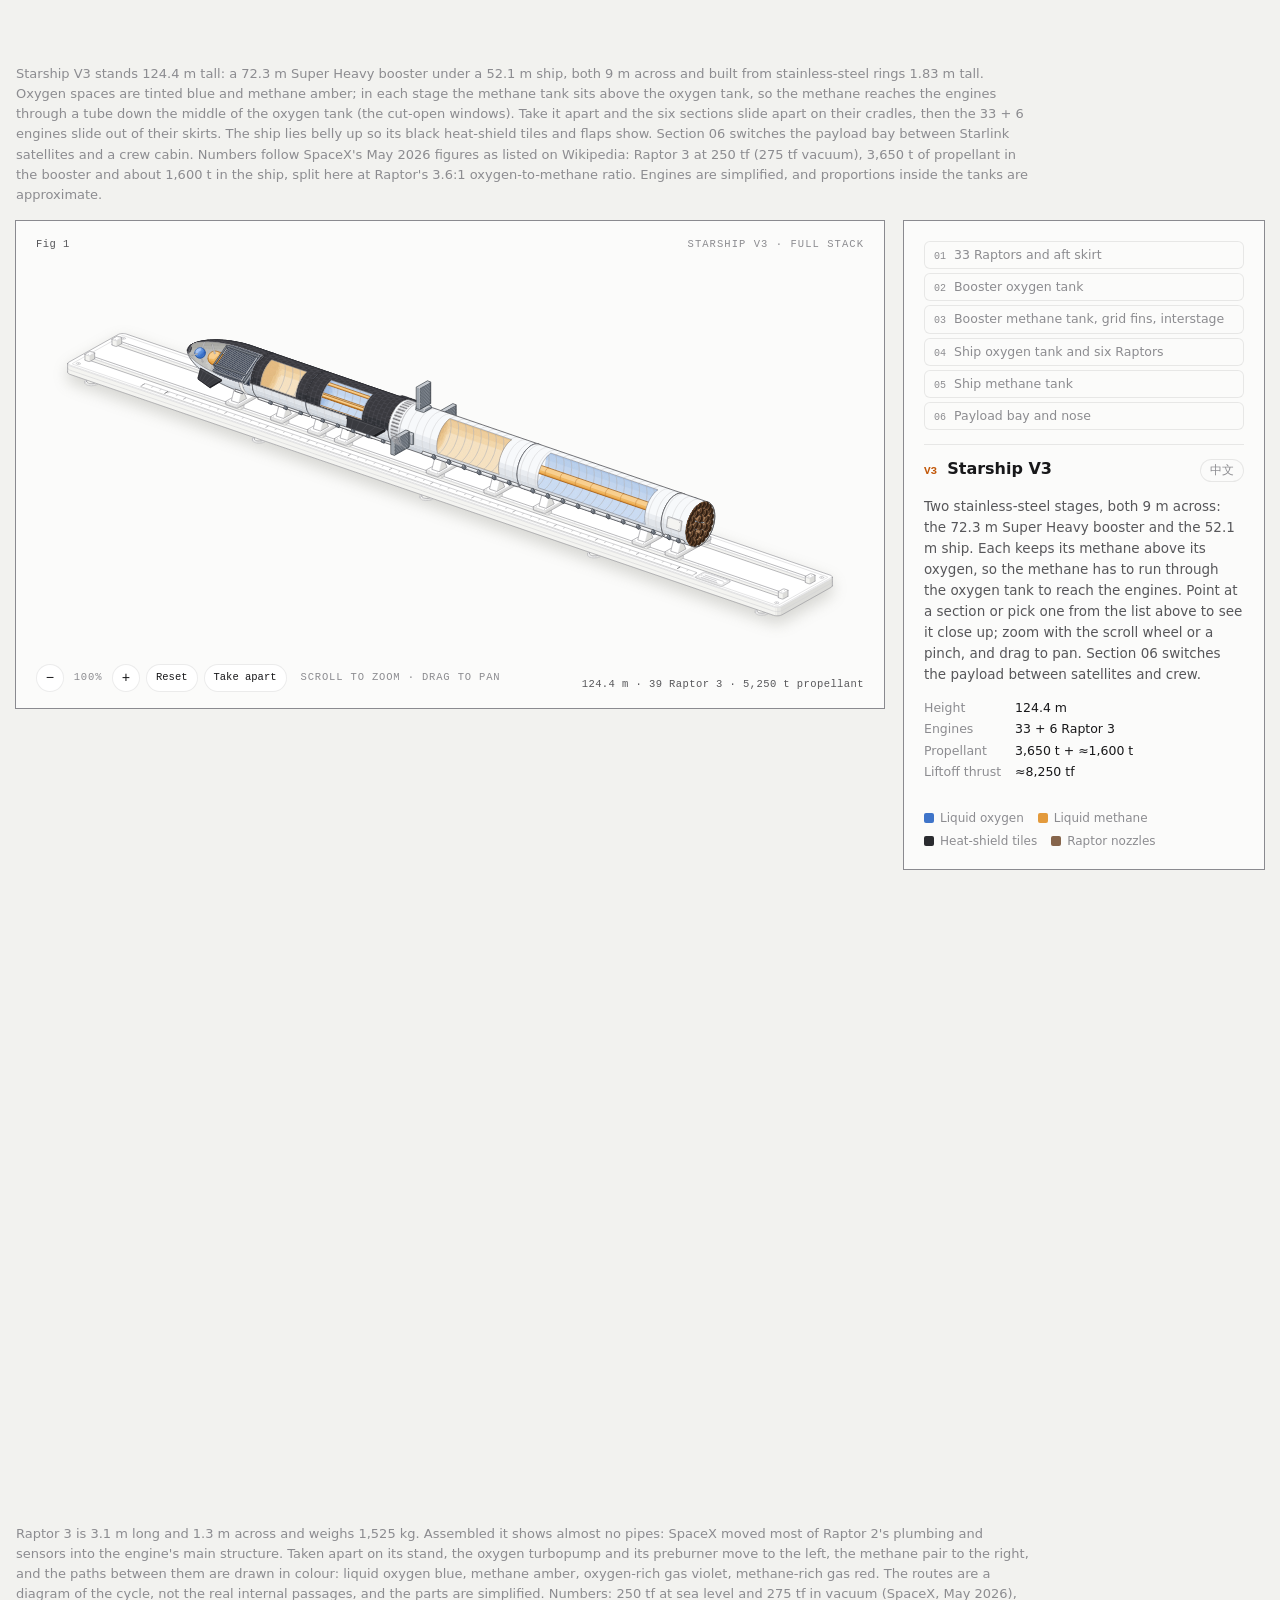
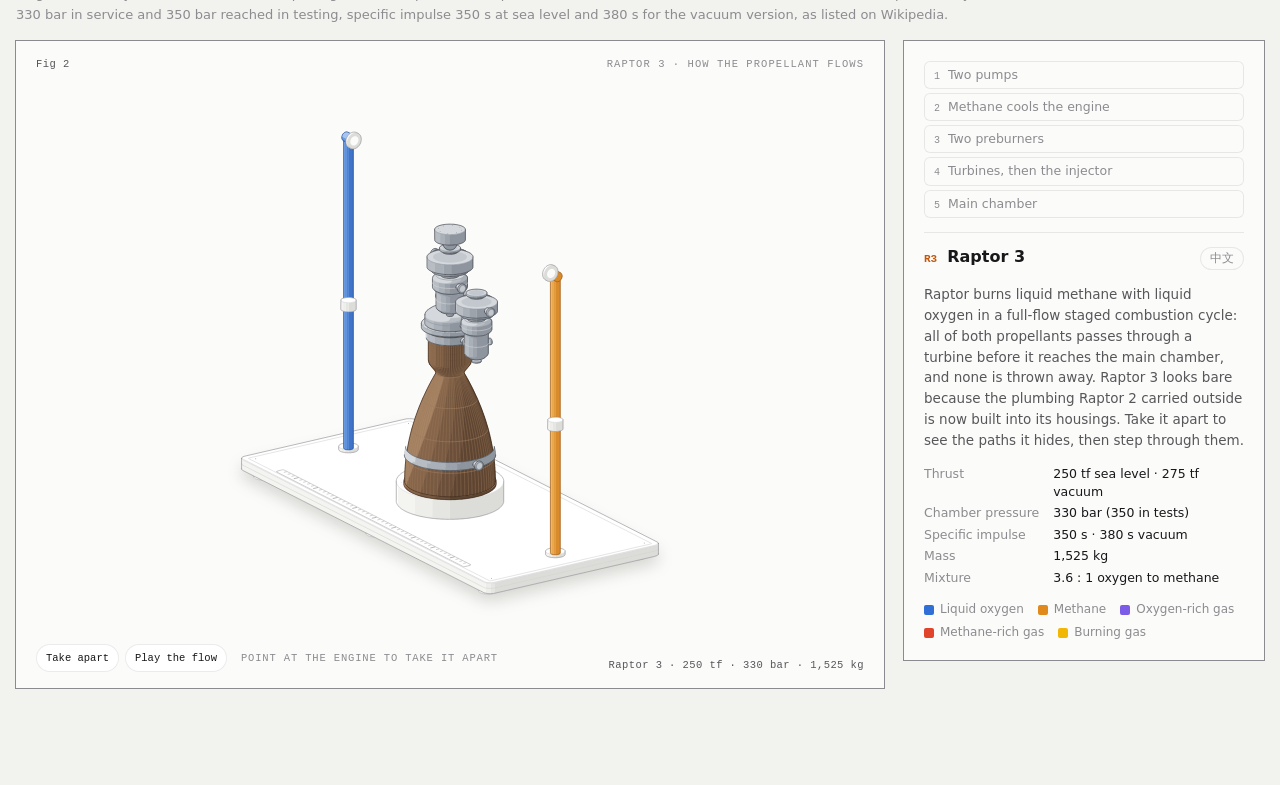
==== starship-light.html @ 9a1c6195 "Put each figure's description above it and hold the layout height The description sat under the figu" ====
<!doctype html><html lang="en"><head><meta charset="utf-8"><meta name="viewport" content="width=device-width, initial-scale=1"><title>Starship V3, taken apart</title><style>
.iso{
  --anatomy-page:#0b0b0b;--anatomy-card:#131313;--anatomy-text:#a3a3a3;--anatomy-strong:#e6e6e6;--anatomy-muted:#6e6e6e;
  --anatomy-paper:#131313;--anatomy-face:#1b1b1b;--anatomy-top:#1c1c1c;
  --anatomy-shade-0:#0f0f0f;--anatomy-shade-1:#121212;--anatomy-shade-2:#151515;--anatomy-shade-3:#181818;
  --anatomy-lit-top:#262626;--anatomy-lit-shade:#1d1d1d;
  --anatomy-hi:#d4d4d4;--anatomy-mid:#6a6a6a;--anatomy-lo:#3e3e3e;--anatomy-faint:#2a2a2a;--anatomy-lit:#ffffff;
  --anatomy-halo:#050505;--anatomy-halo-opacity:.9;--anatomy-dot:#e6e6e6;
  --anatomy-red:#ff6b6b;--anatomy-green:#6be0a0;--anatomy-blue:#6b9bff;
  --anatomy-weight:.6px;--anatomy-ease:cubic-bezier(.32,.72,0,1);
  --anatomy-mono:ui-monospace,"SF Mono",Menlo,Consolas,monospace;
  --anatomy-lift:inset 0 1px 0 0 #ffffff0a,inset 0 0 0 1px #ffffff06,0 0 0 1px #00000026,0 1px 1px -.5px #00000014,0 3px 3px -1.5px #00000014,0 6px 6px -3px #00000014,0 12px 12px -6px #00000014;
}
.iso[data-theme="light"]{
  --anatomy-page:#f2f2ef;--anatomy-card:#fbfbfa;--anatomy-text:#57575a;--anatomy-strong:#18181a;--anatomy-muted:#8c8c90;
  --anatomy-paper:#fbfbfa;--anatomy-face:#ffffff;--anatomy-top:#ffffff;
  --anatomy-shade-0:#dcdcd9;--anatomy-shade-1:#e5e5e2;--anatomy-shade-2:#ededea;--anatomy-shade-3:#f4f4f1;
  --anatomy-lit-top:#ffffff;--anatomy-lit-shade:#eeeeeb;
  --anatomy-hi:#26262a;--anatomy-mid:#8a8a8f;--anatomy-lo:#b4b4b8;--anatomy-faint:#d4d4d6;--anatomy-lit:#000000;
  --anatomy-halo:#8a8a80;--anatomy-halo-opacity:.32;--anatomy-dot:#3a3a3e;
  --anatomy-red:#e5484d;--anatomy-green:#30a46c;--anatomy-blue:#3e63dd;
  --anatomy-lift:inset 0 1px 0 0 #ffffff,0 0 0 1px #0000000f,0 1px 1px -.5px #0000000a,0 3px 3px -1.5px #0000000a,0 6px 6px -3px #0000000a,0 12px 12px -6px #0000000a;
}
.iso-svg{display:block;width:100%;height:auto;overflow:visible}
.iso-svg path,.iso-svg circle{vector-effect:non-scaling-stroke}
.iso-fill{fill:var(--anatomy-paper);stroke:none}
.iso-solid[data-lit]>.iso-fill{fill:var(--anatomy-face)}
.iso-shade,.iso-top{stroke:none}
.iso-shade[data-shade="0"]{fill:var(--anatomy-shade-0)}
.iso-shade[data-shade="1"]{fill:var(--anatomy-shade-1)}
.iso-shade[data-shade="2"]{fill:var(--anatomy-shade-2)}
.iso-shade[data-shade="3"]{fill:var(--anatomy-shade-3)}
.iso-top{fill:var(--anatomy-top)}
.iso-solid[data-lit]>.iso-top{fill:var(--anatomy-lit-top)}
.iso-solid[data-lit]>.iso-shade{fill:var(--anatomy-lit-shade)}
.iso-solid[data-seamless]>.iso-shade,.iso-solid[data-seamless]>.iso-top{stroke-width:.4;stroke-linejoin:round}
.iso-solid[data-seamless]>.iso-shade[data-shade="0"]{stroke:var(--anatomy-shade-0)}
.iso-solid[data-seamless]>.iso-shade[data-shade="1"]{stroke:var(--anatomy-shade-1)}
.iso-solid[data-seamless]>.iso-shade[data-shade="2"]{stroke:var(--anatomy-shade-2)}
.iso-solid[data-seamless]>.iso-shade[data-shade="3"]{stroke:var(--anatomy-shade-3)}
.iso-solid[data-seamless]>.iso-top{stroke:var(--anatomy-top)}
.iso-solid[data-seamless][data-lit]>.iso-top{stroke:var(--anatomy-lit-top)}
.iso-solid[data-seamless][data-lit]>.iso-shade{stroke:var(--anatomy-lit-shade)}
.iso-solid[data-lit]>.iso-edge{stroke:var(--anatomy-lit)}
.iso-halo{fill:var(--anatomy-halo);stroke:none;filter:blur(9px);opacity:var(--anatomy-halo-opacity);transform:translateY(3px)}
.iso-line{fill:none;stroke:var(--anatomy-lo);stroke-width:var(--anatomy-weight);stroke-linecap:round;stroke-linejoin:round}
.iso-line[data-tone="hi"]{stroke:var(--anatomy-hi)}
.iso-line[data-tone="mid"]{stroke:var(--anatomy-mid)}
.iso-line[data-tone="lo"]{stroke:var(--anatomy-lo)}
.iso-line[data-tone="faint"]{stroke:var(--anatomy-faint)}
.iso-line[data-tone="lit"]{stroke:var(--anatomy-lit)}
.iso-line[data-tone="red"]{stroke:var(--anatomy-red)}
.iso-line[data-tone="green"]{stroke:var(--anatomy-green)}
.iso-line[data-tone="blue"]{stroke:var(--anatomy-blue)}
.iso-line[data-dotted]{stroke-dasharray:.01 3.5;stroke-width:1}
.iso-line[data-dashed]{stroke-dasharray:3 3}
.iso-line[data-flow]{stroke-dasharray:2 6}
.iso-wire-end{fill:var(--anatomy-paper);stroke:var(--anatomy-lo);stroke-width:var(--anatomy-weight)}
.iso-wire[data-tone="hi"] .iso-wire-end{stroke:var(--anatomy-hi)}
.iso-wire[data-tone="mid"] .iso-wire-end{stroke:var(--anatomy-mid)}
.iso-wire[data-tone="faint"] .iso-wire-end{stroke:var(--anatomy-faint)}
.iso-wire[data-tone="lit"] .iso-wire-end{stroke:var(--anatomy-lit)}
.iso-dots circle{fill:var(--anatomy-dot);stroke:none;opacity:.32}
.iso-dots[data-tone="hi"] circle{opacity:.85}
.iso-dots[data-tone="mid"] circle{opacity:.45}
.iso-dots[data-tone="lo"] circle{opacity:.22}
.iso-dots[data-tone="faint"] circle{opacity:.12}
.iso-face-text{fill:var(--anatomy-mid);font-family:var(--anatomy-mono);letter-spacing:.04em}
.iso-face-text[data-tone="hi"]{fill:var(--anatomy-hi)}
.iso-face-text[data-tone="lo"]{fill:var(--anatomy-lo)}
.iso-face-text[data-tone="faint"]{fill:var(--anatomy-faint)}
.tb-body{fill:var(--anatomy-shade-2);stroke:none}
.tb-shine{fill:var(--anatomy-top);stroke:none}
.tb-shade{fill:var(--anatomy-shade-0);stroke:none}
.tb-ring{fill:none;stroke:var(--anatomy-lo);stroke-width:.45;stroke-linecap:butt;stroke-linejoin:round}
.tb-ring[data-tone="mid"]{stroke:var(--anatomy-mid)}
.tb-ring[data-tone="faint"]{stroke:var(--anatomy-faint)}
.tb-ring[data-tone="hi"]{stroke:var(--anatomy-hi)}
@keyframes iso-flow{to{stroke-dashoffset:-32}}
@keyframes iso-pulse{0%,100%{opacity:.18}12%{opacity:1}40%{opacity:.18}}
.iso-line[data-flow]{animation:iso-flow 1600ms linear infinite}
.iso-dots circle[data-pulse]{animation:iso-pulse 1600ms steps(1,end) infinite;animation-delay:var(--pulse-at,0ms)}
.iso-figure{margin:32px 0 36px}
.iso-plate{position:relative;padding:52px 24px;border-radius:0;background:var(--anatomy-card);box-shadow:0 0 0 1px var(--anatomy-mid);--anatomy-paper:var(--anatomy-card)}
.iso-plate-corners{position:absolute;inset:18px 20px;pointer-events:none}
.iso-plate-corner{position:absolute;color:var(--anatomy-muted);font-family:var(--anatomy-mono);font-size:10.5px;line-height:1;letter-spacing:.04em;white-space:nowrap}
.iso-plate-corner[data-corner="fig"]{top:0;left:0;color:var(--anatomy-text)}
.iso-plate-corner[data-corner="title"]{top:0;right:0;text-transform:uppercase;letter-spacing:.1em}
.iso-plate-corner[data-corner="hint"]{bottom:0;left:0;text-transform:uppercase;letter-spacing:.1em}
.iso-plate-corner[data-corner="readout"]{right:0;bottom:0;color:var(--anatomy-text);font-variant-numeric:tabular-nums}
.iso-plate .iso-svg{margin:0 auto}
.iso-legend{display:grid;gap:8px;margin-top:12px;color:var(--anatomy-muted);font-size:13px;line-height:1.55}
.iso-keys{display:flex;flex-wrap:wrap;gap:6px 18px}
.iso-key{display:inline-flex;align-items:center;gap:7px}
.iso-swatch{width:16px;height:10px;flex:none;overflow:visible}
.iso-swatch path{fill:none;stroke:var(--anatomy-hi);stroke-width:1;vector-effect:non-scaling-stroke;stroke-linejoin:round;stroke-linecap:round}
.iso-swatch[data-mark="raised"] path,.iso-swatch[data-mark="flat"] path{stroke:var(--anatomy-mid)}
.iso-swatch[data-mark="lit"] path{stroke:var(--anatomy-lit)}
.iso-swatch[data-mark="dim"] path{stroke:var(--anatomy-lo)}
.iso-swatch[data-mark="dotted"] path{stroke-dasharray:.01 3;stroke-width:1.4}
.iso-swatch[data-mark="dashed"] path{stroke-dasharray:3 2.5}
.iso-swatch[data-mark="red"] path{stroke:var(--anatomy-red)}
.iso-swatch[data-mark="green"] path{stroke:var(--anatomy-green)}
.iso-swatch[data-mark="blue"] path{stroke:var(--anatomy-blue)}
.iso-swatch-crease{stroke:var(--anatomy-lo)!important}
@media (max-width:560px){.iso-plate{padding:48px 12px 70px}.iso-plate-corner[data-corner="hint"]{bottom:18px}}
@media (prefers-reduced-motion:reduce){.iso-line[data-flow],.iso-dots circle[data-pulse]{animation:none}}

*{box-sizing:border-box}
html{color-scheme:dark}
body[data-theme="light"]{color-scheme:light}
body{margin:0;background:var(--anatomy-page);color:var(--anatomy-text);font:14px/1.6 ui-sans-serif,system-ui,-apple-system,"Segoe UI",sans-serif;-webkit-font-smoothing:antialiased}
.iso-page{width:min(1440px,100% - 32px);margin:64px auto 96px}
</style></head><body class="iso" data-theme="light"><main class="iso-page"><style>.ss {
  --ss-ring: #ffffff14;
  --ss-hover: #ffffff0a;
  --ss-void: #050505;
  --ss-door: #0f0f0f;
  --ss-nozzle: #2a1a10;
  --ss-throat: #000000;
  --ss-nozzle-line: #6b4a30;
  --ss-accent: #f0a04b;
  --ss-lox: #5b8fe0;
  --ss-ch4: #e39a3c;
  --ss-tile-key: #3a3b40;
  --ss-bronze-key: #86654b;
  --ss-glass: #101820;
  --ss-antenna: #0e1626;
}

[data-theme="light"] .ss {
  --ss-ring: #00000014;
  --ss-hover: #0000000a;
  --ss-void: #6f6f73;
  --ss-door: #efefec;
  --ss-nozzle: #2e1d11;
  --ss-throat: #0d0805;
  --ss-nozzle-line: #b4825a;
  --ss-accent: #c2580a;
  --ss-lox: #3f74c9;
  --ss-ch4: #e39a3c;
  --ss-tile-key: #2a2b2f;
  --ss-bronze-key: #86654b;
  --ss-glass: #1d2a38;
  --ss-antenna: #2b3445;
}

/* The description leads each figure, above the drawing, so it never moves while the panel changes. */
.ss > .iso-legend {
  margin: 0 0 16px;
  max-width: 78em;
}

.ss-layout {
  display: grid;
  grid-template-columns: minmax(0, 1fr) 360px;
  gap: 20px;
  align-items: start;
}

.ss .iso-plate {
  padding: 52px 24px 60px;
  overflow: hidden;
}

.ss-stage {
  position: relative;
  touch-action: pan-y;
  -webkit-tap-highlight-color: transparent;
  user-select: none;
  -webkit-user-select: none;
  cursor: default;
}

.ss-stage[data-zoomed] {
  touch-action: none;
  cursor: grab;
}

.ss-stage[data-dragging] {
  cursor: grabbing;
}

.ss-stage:focus-visible {
  outline: 1px solid var(--anatomy-muted);
  outline-offset: 6px;
}

.ss-controls {
  position: absolute;
  left: 20px;
  bottom: 16px;
  display: flex;
  align-items: center;
  gap: 6px;
  font-family: var(--anatomy-mono);
  font-size: 10.5px;
  letter-spacing: 0.08em;
  text-transform: uppercase;
  color: var(--anatomy-muted);
}

.ss-button {
  display: inline-flex;
  align-items: center;
  justify-content: center;
  gap: 6px;
  min-width: 28px;
  height: 28px;
  padding: 0 10px;
  border: 0;
  border-radius: 999px;
  background: var(--anatomy-face);
  color: var(--anatomy-strong);
  font: inherit;
  cursor: pointer;
  box-shadow: inset 0 0 0 1px var(--ss-ring);
  transition: background 160ms var(--anatomy-ease), transform 120ms var(--anatomy-ease);
}

.ss-button[data-icon] {
  padding: 0;
  width: 28px;
  font-size: 14px;
  letter-spacing: 0;
}

.ss-button:hover {
  background: var(--ss-hover);
}

.ss-button:active {
  transform: scale(0.96);
}

.ss-button:focus-visible {
  outline: 1px solid var(--anatomy-muted);
  outline-offset: 2px;
}

.ss-zoom-level {
  min-width: 36px;
  text-align: center;
  font-variant-numeric: tabular-nums;
}

.ss-hint {
  margin-left: 8px;
}

.ss-panel {
  position: sticky;
  top: 16px;
  display: grid;
  gap: 14px;
  padding: 20px 20px 18px !important;
}

.ss-panel-head {
  display: flex;
  align-items: baseline;
  gap: 10px;
  margin: 0;
}

.ss-panel-num {
  font-family: var(--anatomy-mono);
  font-size: 11px;
  color: var(--ss-accent);
}

.ss-panel-title {
  margin: 0;
  font-size: 16px;
  line-height: 1.3;
  font-weight: 600;
  color: var(--anatomy-strong);
}

.ss-lang {
  margin-left: auto;
  align-self: center;
  padding: 3px 10px;
  border: 0;
  border-radius: 999px;
  background: transparent;
  color: var(--anatomy-muted);
  font: 12px/1.4 ui-sans-serif, system-ui, -apple-system, "Segoe UI", "PingFang SC", "Microsoft YaHei", sans-serif;
  cursor: pointer;
  box-shadow: inset 0 0 0 1px var(--ss-ring);
  transition: color 160ms var(--anatomy-ease), background 160ms var(--anatomy-ease);
}

.ss-lang:hover,
.ss-lang:focus-visible {
  color: var(--anatomy-strong);
  background: var(--ss-hover);
  outline: none;
}

.ss-pay {
  display: flex;
  align-items: center;
  gap: 10px;
  font-size: 12px;
  color: var(--anatomy-muted);
}

.ss-seg {
  display: inline-flex;
  padding: 2px;
  border-radius: 999px;
  box-shadow: inset 0 0 0 1px var(--ss-ring);
}

.ss-seg button {
  padding: 4px 12px;
  border: 0;
  border-radius: 999px;
  background: transparent;
  color: var(--anatomy-muted);
  font: inherit;
  cursor: pointer;
  transition: color 160ms var(--anatomy-ease), background 160ms var(--anatomy-ease);
}

.ss-seg button:hover {
  color: var(--anatomy-strong);
}

.ss-seg button[aria-pressed="true"] {
  background: var(--anatomy-face);
  color: var(--anatomy-strong);
  box-shadow: inset 0 0 0 1px var(--ss-ring);
}

.ss-seg button:focus-visible {
  outline: 1px solid var(--anatomy-muted);
  outline-offset: 1px;
}

.ss[data-lang="zh"] .ss-controls,
.ss[data-lang="zh"] .iso-plate-corner {
  letter-spacing: 0.04em;
}

.ss-lens-box {
  position: relative;
  border-radius: 6px;
  background: var(--anatomy-page);
  box-shadow: inset 0 0 0 1px var(--ss-ring);
  overflow: hidden;
  aspect-ratio: 16 / 10;
}

.ss-lens {
  position: absolute;
  inset: 0;
  width: 100% !important;
  height: 100% !important;
}

.ss-extra {
  display: none;
  border-radius: 6px;
  background: var(--anatomy-page);
  box-shadow: inset 0 0 0 1px var(--ss-ring);
  padding: 8px 8px 4px;
}

.ss-extra[data-on] {
  display: block;
}

.ss-extra-figs {
  display: grid;
  grid-auto-flow: column;
  grid-auto-columns: 1fr;
  gap: 4px;
}

.ss-extra-fig {
  display: grid;
  gap: 2px;
  justify-items: stretch;
  margin: 0;
  min-width: 0;
}

.ss-extra-fig figcaption {
  text-align: center;
}

.ss-extra-fig[hidden] {
  display: none;
}

.ss-extra-fig figcaption {
  font-family: var(--anatomy-mono);
  font-size: 10px;
  letter-spacing: 0.06em;
  text-transform: uppercase;
  color: var(--anatomy-muted);
}

.ss-extra svg {
  max-height: 240px;
  width: 100%;
}

.ss-text {
  margin: 0;
  font-size: 13.5px;
  line-height: 1.55;
  color: var(--anatomy-text);
}

.ss-specs {
  display: grid;
  grid-template-columns: auto 1fr;
  gap: 4px 14px;
  margin: 0;
  font-size: 12.5px;
  line-height: 1.4;
}

.ss-specs dt {
  color: var(--anatomy-muted);
}

.ss-specs dd {
  margin: 0;
  color: var(--anatomy-strong);
  font-variant-numeric: tabular-nums;
}

.ss-keys {
  display: flex;
  flex-wrap: wrap;
  gap: 4px 14px;
  font-size: 12px;
  color: var(--anatomy-muted);
}

.ss-key {
  display: inline-flex;
  align-items: center;
  gap: 6px;
}

.ss-key i {
  width: 10px;
  height: 10px;
  border-radius: 2px;
  background: var(--key);
}

/* The list sits at the top of the panel so picking a section never moves it under the pointer. */
.ss-parts {
  display: grid;
  gap: 4px;
  padding-bottom: 14px;
  border-bottom: 1px solid var(--ss-ring);
}

.ss-part {
  display: flex;
  align-items: baseline;
  gap: 8px;
  width: 100%;
  padding: 6px 10px;
  border: 0;
  border-radius: 6px;
  background: transparent;
  color: var(--anatomy-muted);
  font: 12.5px/1.3 ui-sans-serif, system-ui, -apple-system, "Segoe UI", sans-serif;
  text-align: left;
  cursor: pointer;
  box-shadow: inset 0 0 0 1px var(--ss-ring);
  transition: color 160ms var(--anatomy-ease), background 160ms var(--anatomy-ease);
}

.ss-part:hover,
.ss-part:focus-visible,
.ss-part[data-on] {
  color: var(--anatomy-strong);
  background: var(--ss-hover);
  outline: none;
}

.ss-part[data-on] .ss-num {
  color: var(--ss-accent);
}

.ss-num {
  font-family: var(--anatomy-mono);
  font-size: 10px;
  color: var(--anatomy-muted);
}

.ss-zoom-here {
  justify-self: start;
}

.ss-live {
  position: absolute;
  width: 1px;
  height: 1px;
  overflow: hidden;
  clip: rect(0 0 0 0);
  white-space: nowrap;
}

/* materials: every colour is a token, light first, dark overrides */

.ss-steel {
  --anatomy-paper: #f4f6f8;
  --anatomy-top: #f7f9fb;
  --anatomy-shade-0: #cbd1d8;
  --anatomy-shade-1: #d6dbe1;
  --anatomy-shade-2: #e0e4e9;
  --anatomy-shade-3: #eaedf1;
}

.ss-tile {
  --anatomy-paper: #2a2b2f;
  --anatomy-top: #3a3b40;
  --anatomy-shade-0: #1c1d20;
  --anatomy-shade-1: #232428;
  --anatomy-shade-2: #2a2b30;
  --anatomy-shade-3: #323338;
  --anatomy-faint: #4d4e54;
  --anatomy-lo: #5a5b61;
}

.ss-cav {
  --anatomy-paper: #bdbdb9;
  --anatomy-top: #cbcbc7;
  --anatomy-shade-0: #a9a9a5;
  --anatomy-shade-1: #b1b1ad;
  --anatomy-shade-2: #b9b9b5;
  --anatomy-shade-3: #c1c1bd;
}

.ss-cav-lox {
  --anatomy-paper: #b9cfea;
  --anatomy-top: #cadbf1;
  --anatomy-shade-0: #a2bee3;
  --anatomy-shade-1: #adc6e7;
  --anatomy-shade-2: #b8ceeb;
  --anatomy-shade-3: #c2d5ee;
}

.ss-cav-ch4 {
  --anatomy-paper: #efd3a9;
  --anatomy-top: #f5e1c1;
  --anatomy-shade-0: #e2bb83;
  --anatomy-shade-1: #e8c48f;
  --anatomy-shade-2: #edcd9c;
  --anatomy-shade-3: #f1d6aa;
}

.ss-in {
  stroke: #9a9a96;
}

.ss-in-lox {
  stroke: #7ea2d3;
}

.ss-in-ch4 {
  stroke: #c79250;
}

.ss-methane {
  --anatomy-paper: #f2b866;
  --anatomy-top: #f8cf8f;
  --anatomy-shade-0: #d98a2b;
  --anatomy-shade-1: #e39a3c;
  --anatomy-shade-2: #eaa94e;
  --anatomy-shade-3: #f0b862;
  --anatomy-hi: #8a4a0c;
  --anatomy-mid: #b86d1e;
  --anatomy-faint: #c98a3e;
}

.ss-oxygen {
  --anatomy-paper: #7fa9e8;
  --anatomy-top: #a6c4f2;
  --anatomy-shade-0: #3f74c9;
  --anatomy-shade-1: #4c82d3;
  --anatomy-shade-2: #5a90dc;
  --anatomy-shade-3: #6c9ee4;
  --anatomy-hi: #18407f;
  --anatomy-faint: #4a7bc4;
}

.ss-bronze {
  --anatomy-paper: #8c6a4f;
  --anatomy-top: #a88565;
  --anatomy-shade-0: #5e4532;
  --anatomy-shade-1: #6b4f3a;
  --anatomy-shade-2: #785a42;
  --anatomy-shade-3: #86654b;
  --anatomy-hi: #2e1f14;
  --anatomy-mid: #4a3626;
  --anatomy-lo: #a07c5e;
  --anatomy-faint: #9b7758;
}

.ss-niobium {
  --anatomy-paper: #cfc6bb;
  --anatomy-top: #ddd5cb;
  --anatomy-shade-0: #a99d90;
  --anatomy-shade-1: #b6ab9e;
  --anatomy-shade-2: #c2b8ac;
  --anatomy-shade-3: #cec5ba;
  --anatomy-hi: #4a4036;
  --anatomy-faint: #a99d90;
}

.ss-gunmetal {
  --anatomy-paper: #9aa1aa;
  --anatomy-top: #b4bac2;
  --anatomy-shade-0: #6c737c;
  --anatomy-shade-1: #78808a;
  --anatomy-shade-2: #858d97;
  --anatomy-shade-3: #929aa3;
  --anatomy-hi: #2c3036;
  --anatomy-mid: #4a5058;
  --anatomy-faint: #6c737c;
}

.ss-fin {
  --anatomy-paper: #b3b9c0;
  --anatomy-top: #c6cbd1;
  --anatomy-shade-0: #858c95;
  --anatomy-shade-1: #9198a1;
  --anatomy-shade-2: #9ea5ad;
  --anatomy-shade-3: #abb1b8;
  --anatomy-hi: #2f343a;
  --anatomy-mid: #5a6068;
  --anatomy-lo: #5a6068;
}

.ss-void {
  fill: var(--ss-void);
  stroke: none;
}

.ss-nozzle {
  fill: var(--ss-nozzle);
  stroke: none;
}

.ss-throat {
  fill: var(--ss-throat);
  stroke: none;
}

.ss-bell-in {
  stroke: var(--ss-nozzle-line) !important;
}

.ss-door {
  fill: var(--ss-door);
  stroke: none;
}

.ss-sat-bus {
  --anatomy-paper: #d7dbe1;
  --anatomy-top: #e6e9ed;
  --anatomy-shade-0: #a9b0b9;
  --anatomy-shade-1: #b7bdc5;
  --anatomy-shade-2: #c4c9d0;
  --anatomy-shade-3: #d0d4da;
  --anatomy-hi: #3a4049;
}

.ss-sat-array {
  --anatomy-paper: #27365a;
  --anatomy-top: #34477a;
  --anatomy-shade-0: #18223a;
  --anatomy-shade-1: #1d2946;
  --anatomy-shade-2: #223052;
  --anatomy-shade-3: #283860;
  --anatomy-hi: #0d1322;
}

.ss-deck {
  --anatomy-paper: #c9c2b4;
  --anatomy-top: #d6d0c4;
  --anatomy-shade-0: #aba396;
  --anatomy-shade-1: #b5ad9f;
  --anatomy-shade-2: #bfb8aa;
  --anatomy-shade-3: #c7c0b2;
}

.ss-cabin {
  --anatomy-paper: #f6f4ef;
  --anatomy-top: #fbfaf7;
  --anatomy-shade-0: #d8d5ce;
  --anatomy-shade-1: #e1ded8;
  --anatomy-shade-2: #e9e7e1;
  --anatomy-shade-3: #f0eee9;
}

.ss-seat {
  --anatomy-paper: #5d6b7c;
  --anatomy-top: #74839a;
  --anatomy-shade-0: #3f4a57;
  --anatomy-shade-1: #47535f;
  --anatomy-shade-2: #4f5c6a;
  --anatomy-shade-3: #586676;
  --anatomy-hi: #1e252d;
}

.ss-suit {
  --anatomy-paper: #ffffff;
  --anatomy-top: #ffffff;
  --anatomy-shade-0: #cfd8e3;
  --anatomy-shade-1: #dbe2ea;
  --anatomy-shade-2: #e7ecf1;
  --anatomy-shade-3: #f3f6f8;
  --anatomy-hi: #26364a;
}

.ss-visor {
  --anatomy-paper: #c99a3c;
  --anatomy-top: #e3b95e;
  --anatomy-shade-0: #8a6420;
  --anatomy-shade-1: #9c722a;
  --anatomy-shade-2: #ae8232;
  --anatomy-shade-3: #bf9038;
  --anatomy-hi: #4a3410;
}

.ss-antenna {
  fill: var(--ss-antenna);
  stroke: none;
}

.ss-glass {
  fill: var(--ss-glass);
  stroke: none;
}

[data-theme="dark"] .ss-steel,
.iso:not([data-theme="light"]) .ss-steel {
  --anatomy-paper: #16181b;
  --anatomy-top: #1d2024;
  --anatomy-shade-0: #111315;
  --anatomy-shade-1: #141619;
  --anatomy-shade-2: #17191c;
  --anatomy-shade-3: #1a1d20;
}

.iso:not([data-theme="light"]) .ss-tile {
  --anatomy-paper: #060607;
  --anatomy-top: #0b0b0d;
  --anatomy-shade-0: #040405;
  --anatomy-shade-1: #060607;
  --anatomy-shade-2: #08080a;
  --anatomy-shade-3: #0a0a0c;
  --anatomy-faint: #26272b;
  --anatomy-lo: #303136;
}

.iso:not([data-theme="light"]) .ss-cav {
  --anatomy-paper: #0b0b0b;
  --anatomy-top: #121212;
  --anatomy-shade-0: #080808;
  --anatomy-shade-1: #0a0a0a;
  --anatomy-shade-2: #0c0c0c;
  --anatomy-shade-3: #0e0e0e;
}

.iso:not([data-theme="light"]) .ss-cav-lox {
  --anatomy-paper: #0c1a2e;
  --anatomy-top: #12243e;
  --anatomy-shade-0: #08131f;
  --anatomy-shade-1: #0a1726;
  --anatomy-shade-2: #0c1b2d;
  --anatomy-shade-3: #0e1f34;
}

.iso:not([data-theme="light"]) .ss-cav-ch4 {
  --anatomy-paper: #2a1b09;
  --anatomy-top: #36230c;
  --anatomy-shade-0: #1d1306;
  --anatomy-shade-1: #221607;
  --anatomy-shade-2: #271a08;
  --anatomy-shade-3: #2c1e0a;
}

.iso:not([data-theme="light"]) .ss-in {
  stroke: #2a2a2a;
}

.iso:not([data-theme="light"]) .ss-in-lox {
  stroke: #24456f;
}

.iso:not([data-theme="light"]) .ss-in-ch4 {
  stroke: #6b4618;
}

.iso:not([data-theme="light"]) .ss-methane {
  --anatomy-paper: #7a4a14;
  --anatomy-top: #a8692a;
  --anatomy-shade-0: #5a3510;
  --anatomy-shade-1: #6a3f13;
  --anatomy-shade-2: #7a4a17;
  --anatomy-shade-3: #8c561c;
  --anatomy-hi: #f0b56b;
  --anatomy-mid: #c98a3e;
  --anatomy-faint: #8c561c;
}

.iso:not([data-theme="light"]) .ss-oxygen {
  --anatomy-paper: #1d3c6b;
  --anatomy-top: #2f5ea3;
  --anatomy-shade-0: #142b4f;
  --anatomy-shade-1: #18335d;
  --anatomy-shade-2: #1d3c6b;
  --anatomy-shade-3: #23467c;
  --anatomy-hi: #8db6ec;
  --anatomy-faint: #23467c;
}

.iso:not([data-theme="light"]) .ss-bronze {
  --anatomy-paper: #3a2a1e;
  --anatomy-top: #5a4230;
  --anatomy-shade-0: #261b13;
  --anatomy-shade-1: #2e2117;
  --anatomy-shade-2: #36271b;
  --anatomy-shade-3: #3f2e20;
  --anatomy-hi: #c79a72;
  --anatomy-mid: #8a6a4e;
  --anatomy-lo: #5a4230;
  --anatomy-faint: #4a3626;
}

.iso:not([data-theme="light"]) .ss-niobium {
  --anatomy-paper: #2a2723;
  --anatomy-top: #3a3631;
  --anatomy-shade-0: #1e1c19;
  --anatomy-shade-1: #23211d;
  --anatomy-shade-2: #282521;
  --anatomy-shade-3: #2d2a25;
  --anatomy-hi: #cfc6bb;
  --anatomy-faint: #3a3631;
}

.iso:not([data-theme="light"]) .ss-gunmetal {
  --anatomy-paper: #23272c;
  --anatomy-top: #2f343a;
  --anatomy-shade-0: #181b1f;
  --anatomy-shade-1: #1c1f23;
  --anatomy-shade-2: #202328;
  --anatomy-shade-3: #24282d;
  --anatomy-hi: #b4bac2;
  --anatomy-mid: #6c737c;
  --anatomy-faint: #2f343a;
}

.iso:not([data-theme="light"]) .ss-fin {
  --anatomy-paper: #202327;
  --anatomy-top: #2a2e33;
  --anatomy-shade-0: #16181b;
  --anatomy-shade-1: #1a1c20;
  --anatomy-shade-2: #1e2125;
  --anatomy-shade-3: #22252a;
  --anatomy-hi: #c6cbd1;
  --anatomy-mid: #6a717a;
  --anatomy-lo: #4a5058;
}

.iso:not([data-theme="light"]) .ss-sat-bus {
  --anatomy-paper: #3a3f46;
  --anatomy-top: #4a5059;
  --anatomy-shade-0: #262a2f;
  --anatomy-shade-1: #2c3036;
  --anatomy-shade-2: #32373d;
  --anatomy-shade-3: #383d44;
  --anatomy-hi: #c6ccd4;
}

.iso:not([data-theme="light"]) .ss-sat-array {
  --anatomy-paper: #1a2848;
  --anatomy-top: #24375f;
  --anatomy-shade-0: #0f1830;
  --anatomy-shade-1: #131d38;
  --anatomy-shade-2: #172240;
  --anatomy-shade-3: #1b2747;
  --anatomy-hi: #8fa6d6;
}

.iso:not([data-theme="light"]) .ss-deck {
  --anatomy-paper: #1d1c1a;
  --anatomy-top: #262522;
  --anatomy-shade-0: #141412;
  --anatomy-shade-1: #181816;
  --anatomy-shade-2: #1c1b19;
  --anatomy-shade-3: #201f1d;
}

.iso:not([data-theme="light"]) .ss-cabin {
  --anatomy-paper: #2a2927;
  --anatomy-top: #353431;
  --anatomy-shade-0: #1d1c1b;
  --anatomy-shade-1: #222120;
  --anatomy-shade-2: #272624;
  --anatomy-shade-3: #2c2b29;
}

.iso:not([data-theme="light"]) .ss-seat {
  --anatomy-paper: #33404f;
  --anatomy-top: #415165;
  --anatomy-shade-0: #222b35;
  --anatomy-shade-1: #28323e;
  --anatomy-shade-2: #2e3946;
  --anatomy-shade-3: #34414f;
  --anatomy-hi: #a9b9cc;
}

.iso:not([data-theme="light"]) .ss-suit {
  --anatomy-paper: #d8d9db;
  --anatomy-top: #eeeff0;
  --anatomy-shade-0: #9a9ca0;
  --anatomy-shade-1: #aeb0b3;
  --anatomy-shade-2: #c0c2c5;
  --anatomy-shade-3: #ced0d2;
  --anatomy-hi: #2a2c30;
}

/* selection, scoped to the main stage so the lens shows true colours */

.ss-stage[data-focus] .it:not([data-on]) {
  --anatomy-hi: var(--anatomy-mid);
  --anatomy-mid: var(--anatomy-lo);
}

.ss-stage .it[data-on] .ss-steel > .iso-edge {
  stroke: var(--ss-accent);
}

.ss-stage > svg,
.ss-lens {
  overflow: hidden !important;
}

/* Fig 2: Raptor 3 */

.rp {
  margin-top: 72px;
  --rp-lox: #2f6fd6;
  --rp-ch4: #e08a1e;
  --rp-oxgas: #7c5ce6;
  --rp-fuelgas: #e0452b;
  --rp-hot: #f2b705;
}

.iso:not([data-theme="light"]) .rp {
  --rp-lox: #5b95f0;
  --rp-ch4: #f0a540;
  --rp-oxgas: #a28cff;
  --rp-fuelgas: #ff6a4d;
  --rp-hot: #ffd24a;
}

.ss-panel-actions {
  display: flex;
  flex-wrap: wrap;
  gap: 8px;
}

.ss-link {
  text-decoration: none;
}

.rp-metal {
  --anatomy-paper: #c3c8cf;
  --anatomy-top: #d5d9de;
  --anatomy-shade-0: #8e959e;
  --anatomy-shade-1: #9ca3ab;
  --anatomy-shade-2: #aab0b8;
  --anatomy-shade-3: #b8bdc4;
  --anatomy-hi: #2c3036;
  --anatomy-mid: #4a5058;
  --anatomy-faint: #8e959e;
}

.iso:not([data-theme="light"]) .rp-metal {
  --anatomy-paper: #2a2e34;
  --anatomy-top: #363b42;
  --anatomy-shade-0: #1b1e22;
  --anatomy-shade-1: #202328;
  --anatomy-shade-2: #25292e;
  --anatomy-shade-3: #2a2e34;
  --anatomy-hi: #b8bec6;
  --anatomy-mid: #6c737c;
  --anatomy-faint: #363b42;
}

.rp-flows {
  pointer-events: none;
  transition: opacity 120ms linear;
}

.rp-flow {
  --flow: var(--anatomy-muted);
}

.rp-flow[data-kind="lox"] { --flow: var(--rp-lox); }
.rp-flow[data-kind="ch4"] { --flow: var(--rp-ch4); }
.rp-flow[data-kind="oxgas"] { --flow: var(--rp-oxgas); }
.rp-flow[data-kind="fuelgas"] { --flow: var(--rp-fuelgas); }
.rp-flow[data-kind="hot"] { --flow: var(--rp-hot); }

.rp-duct {
  fill: none;
  stroke: var(--flow);
  stroke-width: 7;
  stroke-opacity: 0.22;
  stroke-linecap: round;
  stroke-linejoin: round;
}

.rp-stream {
  fill: none;
  stroke: var(--flow);
  stroke-width: 2.2;
  stroke-linecap: round;
  stroke-linejoin: round;
  stroke-dasharray: 5 8;
  animation: rp-flow 0.8s linear infinite;
}

.rp-end {
  fill: var(--flow);
}

.rp-flow[data-thin] .rp-duct {
  stroke-width: 4;
}

.rp-flow[data-thin] .rp-stream {
  stroke-width: 1.4;
  stroke-dasharray: 3 6;
}

.rp-flow:not([data-on]) {
  opacity: 0.18;
}

.rp-flow:not([data-on]) .rp-stream {
  animation: none;
  stroke-dasharray: none;
}

@keyframes rp-flow {
  to {
    stroke-dashoffset: -13;
  }
}

.rp-stage[data-step] [data-org]:not([data-on]) {
  --anatomy-hi: var(--anatomy-mid);
  --anatomy-mid: var(--anatomy-lo);
}

.rp-stage [data-org][data-on] .iso-solid > .iso-edge {
  stroke: var(--ss-accent);
}

.rp-stage[data-step="3"] [data-org~="pb"][data-on] .rp-metal,
.rp-stage[data-step="4"] [data-org~="turbine"][data-on] .rp-metal {
  --anatomy-paper: #f3b27a;
  --anatomy-top: #f7c697;
  --anatomy-shade-0: #d97a3a;
  --anatomy-shade-1: #e38a4a;
  --anatomy-shade-2: #ea9a5c;
  --anatomy-shade-3: #f0a86b;
}

.iso:not([data-theme="light"]) .rp-stage[data-step="3"] [data-org~="pb"][data-on] .rp-metal,
.iso:not([data-theme="light"]) .rp-stage[data-step="4"] [data-org~="turbine"][data-on] .rp-metal {
  --anatomy-paper: #6a3415;
  --anatomy-top: #8a4a20;
  --anatomy-shade-0: #4a230d;
  --anatomy-shade-1: #55290f;
  --anatomy-shade-2: #602f12;
  --anatomy-shade-3: #6a3415;
}

.rp-stage[data-step="5"] [data-org~="chamber"] .ss-bronze {
  --anatomy-paper: #d9873e;
  --anatomy-top: #eaa35c;
  --anatomy-shade-0: #a85a1e;
  --anatomy-shade-1: #b86626;
  --anatomy-shade-2: #c8732f;
  --anatomy-shade-3: #d27f37;
}

.iso:not([data-theme="light"]) .rp-stage[data-step="5"] [data-org~="chamber"] .ss-bronze {
  --anatomy-paper: #7a3a12;
  --anatomy-top: #9a4c18;
  --anatomy-shade-0: #55270b;
  --anatomy-shade-1: #622d0d;
  --anatomy-shade-2: #6e330f;
  --anatomy-shade-3: #7a3a12;
}

.rp-stage .iso-solid .iso-shade,
.rp-stage .iso-solid .iso-fill,
.rp-stage .iso-solid .iso-top {
  transition: fill 240ms var(--anatomy-ease);
}

@media (prefers-reduced-motion: reduce) {
  .rp-stream {
    animation: none;
  }
}

@media (max-width: 1100px) {
  .ss-layout {
    grid-template-columns: minmax(0, 1fr);
  }

  .ss-panel {
    position: static;
  }

  .ss-extra svg {
    max-height: 200px;
  }
}

@media (max-width: 640px) {
  .ss .iso-plate {
    padding: 48px 6px 80px;
  }

  .ss-panel {
    padding: 16px 14px !important;
  }

  .ss .iso-plate-corner[data-corner="readout"] {
    bottom: 0;
    right: 0;
    max-width: 100%;
    overflow: hidden;
    text-overflow: ellipsis;
  }

  .ss-controls {
    left: 10px;
    bottom: 28px;
  }

  .ss-hint {
    display: none;
  }
}

@media (prefers-reduced-motion: reduce) {
  .ss * {
    transition: none !important;
  }
}

.ss [hidden] {
  display: none !important;
}
</style><figure class="iso-figure ss"><figcaption class="iso-legend"><span class="iso-caption" data-t="caption">Starship V3 stands 124.4 m tall: a 72.3 m Super Heavy booster under a 52.1 m ship, both 9 m across and built from stainless-steel rings 1.83 m tall. Oxygen spaces are tinted blue and methane amber; in each stage the methane tank sits above the oxygen tank, so the methane reaches the engines through a tube down the middle of the oxygen tank (the cut-open windows). Take it apart and the six sections slide apart on their cradles, then the 33 + 6 engines slide out of their skirts. The ship lies belly up so its black heat-shield tiles and flaps show. Section 06 switches the payload bay between Starlink satellites and a crew cabin. Numbers follow SpaceX's May 2026 figures as listed on Wikipedia: Raptor 3 at 250 tf (275 tf vacuum), 3,650 t of propellant in the booster and about 1,600 t in the ship, split here at Raptor's 3.6:1 oxygen-to-methane ratio. Engines are simplified, and proportions inside the tanks are approximate.</span></figcaption><div class="ss-layout"><div class="iso-plate ss-card"><div class="iso-plate-corners" aria-hidden="true"><span class="iso-plate-corner" data-corner="fig" data-t="fig">Fig 1</span><span class="iso-plate-corner" data-corner="title" data-t="figTitle">Starship V3 · full stack</span><span class="iso-plate-corner" data-corner="readout" data-readout>124.4 m · 39 Raptor 3 · 5,250 t propellant</span></div><div class="ss-stage" tabindex="0" role="slider" data-t-aria="stage" aria-label="Starship V3 on a stacking jig. Hover or use the arrow keys to pick a section, Space to take it apart, plus and minus to zoom, Escape to reset." aria-valuemin="0" aria-valuemax="6" aria-valuenow="0" aria-valuetext="Assembled"><svg xmlns="http://www.w3.org/2000/svg" class="iso-svg ss-main" viewBox="0 0 980 448" role="img" aria-label="SpaceX Starship V3 drawn as a full stack lying on a stacking jig: a long base plate with two rails, a metre ruler and cradles that carry six sections. From the engine end: the booster's aft skirt with 33 Raptor engines, its oxygen tank cut open to show the amber methane transfer tube, its methane tank with three grid fins and a vented interstage, then the ship's oxygen tank with six Raptors, four downcomers and two aft flaps, its methane tank, and the payload bay and nose, cut open to show the payload and the header tanks. Oxygen spaces are tinted blue and methane amber; the heat-shield tiles are black."><g id="ss-scene"><g class="ss-stand"><path class="iso-halo" d="M33 111.6L33.3 111L33.8 110.4L34.6 109.8L93.1 77L94.1 76.6L95.3 76.2L96.6 75.9L98 75.8L99.5 75.8L101 75.9L102.3 76.1L103.6 76.5L944.1 364.3L945.2 364.8L946 365.3L946.6 365.9L946.9 366.5L947 367.2L947 380.6L946.7 381.3L946.2 381.9L945.4 382.4L886.9 415.2L885.9 415.7L884.7 416L883.4 416.3L882 416.4L880.5 416.5L879 416.4L877.7 416.1L876.4 415.8L35.9 127.9L34.8 127.5L34 126.9L33.4 126.3L33.1 125.7L33 125.1Z"/><g class="iso-solid"><path class="iso-fill" d="M109 98.6L109.2 97.8L109.7 97L110.7 96.4L112 95.8L113.5 95.4L115.2 95.1L117 95L118.8 95.1L120.5 95.3L122.1 95.7L123.4 96.3L124.4 97L125 97.7L125.2 98.5L125.2 100.1L125 100.9L124.4 101.6L123.5 102.3L122.2 102.9L120.7 103.3L119 103.6L117.2 103.7L115.4 103.6L113.6 103.3L112.1 102.9L110.8 102.4L109.8 101.7L109.2 100.9L109 100.2Z"/><path class="iso-shade" data-shade="0" d="M123.5 102.3L122.2 102.9L122.2 101.3L123.5 100.7ZM122.2 102.9L120.7 103.3L120.7 101.7L122.2 101.3ZM125.2 100.1L125 100.9L125 99.3L125.2 98.5ZM125 100.9L124.4 101.6L124.4 100.1L125 99.3ZM124.4 101.6L123.5 102.3L123.5 100.7L124.4 100.1Z"/><path class="iso-shade" data-shade="1" d="M120.7 103.3L119 103.6L119 102L120.7 101.7ZM119 103.6L117.2 103.7L117.2 102.1L119 102Z"/><path class="iso-shade" data-shade="2" d="M117.2 103.7L115.4 103.6L115.4 102L117.2 102.1ZM115.4 103.6L113.6 103.3L113.6 101.8L115.4 102Z"/><path class="iso-shade" data-shade="3" d="M113.6 103.3L112.1 102.9L112.1 101.4L113.6 101.8ZM112.1 102.9L110.8 102.4L110.8 100.8L112.1 101.4ZM110.8 102.4L109.8 101.7L109.8 100.1L110.8 100.8ZM109.8 101.7L109.2 100.9L109.2 99.4L109.8 100.1ZM109.2 100.9L109 100.2L109 98.6L109.2 99.4Z"/><path class="iso-top" d="M123.5 100.7L122.2 101.3L120.7 101.7L119 102L117.2 102.1L115.4 102L113.6 101.8L112.1 101.4L110.8 100.8L109.8 100.1L109.2 99.4L109 98.6L109.2 97.8L109.7 97L110.7 96.4L112 95.8L113.5 95.4L115.2 95.1L117 95L118.8 95.1L120.5 95.3L122.1 95.7L123.4 96.3L124.4 97L125 97.7L125.2 98.5L125 99.3L124.4 100.1Z"/><path class="iso-line iso-crease" data-tone="faint" d="M125.2 98.5L125 99.3L124.4 100.1L123.5 100.7L122.2 101.3L120.7 101.7L119 102L117.2 102.1L115.4 102L113.6 101.8L112.1 101.4L110.8 100.8L109.8 100.1L109.2 99.4L109 98.6"/><path class="iso-line iso-edge" data-tone="lo" d="M109 98.6L109.2 97.8L109.7 97L110.7 96.4L112 95.8L113.5 95.4L115.2 95.1L117 95L118.8 95.1L120.5 95.3L122.1 95.7L123.4 96.3L124.4 97L125 97.7L125.2 98.5M125.2 100.1L125 100.9L124.4 101.6L123.5 102.3L122.2 102.9L120.7 103.3L119 103.6L117.2 103.7L115.4 103.6L113.6 103.3L112.1 102.9L110.8 102.4L109.8 101.7L109.2 100.9L109 100.2M109 98.6L109 100.2M125.2 98.5L125.2 100.1"/></g><g class="iso-solid"><path class="iso-fill" d="M111.1 93.4L111.2 92.8L111.7 92.3L112.4 91.8L113.3 91.3L114.4 91L115.7 90.8L117 90.8L118.4 90.8L119.6 91L120.8 91.3L121.7 91.7L122.5 92.2L122.9 92.8L123.1 93.4L123.1 98.5L122.9 99.1L122.5 99.7L121.8 100.2L120.9 100.6L119.7 100.9L118.5 101.1L117.1 101.2L115.8 101.1L114.5 100.9L113.4 100.6L112.4 100.2L111.7 99.7L111.3 99.2L111.1 98.6Z"/><path class="iso-shade" data-shade="0" d="M121.8 100.2L120.9 100.6L120.9 95.4L121.8 95ZM120.9 100.6L119.7 100.9L119.7 95.7L120.9 95.4ZM123.1 98.5L122.9 99.1L122.9 93.9L123.1 93.4ZM122.9 99.1L122.5 99.7L122.5 94.5L122.9 93.9ZM122.5 99.7L121.8 100.2L121.8 95L122.5 94.5Z"/><path class="iso-shade" data-shade="1" d="M119.7 100.9L118.5 101.1L118.5 95.9L119.7 95.7ZM118.5 101.1L117.1 101.2L117.1 96L118.5 95.9Z"/><path class="iso-shade" data-shade="2" d="M117.1 101.2L115.8 101.1L115.8 96L117.1 96ZM115.8 101.1L114.5 100.9L114.5 95.8L115.8 96Z"/><path class="iso-shade" data-shade="3" d="M114.5 100.9L113.4 100.6L113.4 95.5L114.5 95.8ZM113.4 100.6L112.4 100.2L112.4 95L113.4 95.5ZM112.4 100.2L111.7 99.7L111.7 94.5L112.4 95ZM111.7 99.7L111.3 99.2L111.3 94L111.7 94.5ZM111.3 99.2L111.1 98.6L111.1 93.4L111.3 94Z"/><path class="iso-top" d="M121.8 95L120.9 95.4L119.7 95.7L118.5 95.9L117.1 96L115.8 96L114.5 95.8L113.4 95.5L112.4 95L111.7 94.5L111.3 94L111.1 93.4L111.2 92.8L111.7 92.3L112.4 91.8L113.3 91.3L114.4 91L115.7 90.8L117 90.8L118.4 90.8L119.6 91L120.8 91.3L121.7 91.7L122.5 92.2L122.9 92.8L123.1 93.4L122.9 93.9L122.5 94.5Z"/><path class="iso-line iso-edge" data-tone="mid" d="M111.1 93.4L111.2 92.8L111.7 92.3L112.4 91.8L113.3 91.3L114.4 91L115.7 90.8L117 90.8L118.4 90.8L119.6 91L120.8 91.3L121.7 91.7L122.5 92.2L122.9 92.8L123.1 93.4M123.1 98.5L122.9 99.1L122.5 99.7L121.8 100.2L120.9 100.6L119.7 100.9L118.5 101.1L117.1 101.2L115.8 101.1L114.5 100.9L113.4 100.6L112.4 100.2L111.7 99.7L111.3 99.2L111.1 98.6M111.1 93.4L111.1 98.6M123.1 93.4L123.1 98.5"/></g><g class="iso-solid"><path class="iso-fill" d="M53.6 129.6L53.8 128.9L54.4 128.1L55.3 127.4L56.6 126.9L58.1 126.4L59.8 126.2L61.6 126.1L63.4 126.1L65.2 126.4L66.7 126.8L68 127.4L69 128L69.6 128.8L69.8 129.6L69.8 131.1L69.7 131.9L69.1 132.7L68.1 133.4L66.8 133.9L65.3 134.4L63.6 134.6L61.8 134.7L60 134.7L58.3 134.4L56.7 134L55.4 133.4L54.4 132.8L53.8 132L53.6 131.2Z"/><path class="iso-shade" data-shade="0" d="M68.1 133.4L66.8 133.9L66.8 132.4L68.1 131.8ZM66.8 133.9L65.3 134.4L65.3 132.8L66.8 132.4ZM69.8 131.1L69.7 131.9L69.7 130.4L69.8 129.6ZM69.7 131.9L69.1 132.7L69.1 131.1L69.7 130.4ZM69.1 132.7L68.1 133.4L68.1 131.8L69.1 131.1Z"/><path class="iso-shade" data-shade="1" d="M65.3 134.4L63.6 134.6L63.6 133.1L65.3 132.8ZM63.6 134.6L61.8 134.7L61.8 133.2L63.6 133.1Z"/><path class="iso-shade" data-shade="2" d="M61.8 134.7L60 134.7L60 133.1L61.8 133.2ZM60 134.7L58.3 134.4L58.3 132.8L60 133.1Z"/><path class="iso-shade" data-shade="3" d="M58.3 134.4L56.7 134L56.7 132.4L58.3 132.8ZM56.7 134L55.4 133.4L55.4 131.9L56.7 132.4ZM55.4 133.4L54.4 132.8L54.4 131.2L55.4 131.9ZM54.4 132.8L53.8 132L53.8 130.4L54.4 131.2ZM53.8 132L53.6 131.2L53.6 129.6L53.8 130.4Z"/><path class="iso-top" d="M68.1 131.8L66.8 132.4L65.3 132.8L63.6 133.1L61.8 133.2L60 133.1L58.3 132.8L56.7 132.4L55.4 131.9L54.4 131.2L53.8 130.4L53.6 129.6L53.8 128.9L54.4 128.1L55.3 127.4L56.6 126.9L58.1 126.4L59.8 126.2L61.6 126.1L63.4 126.1L65.2 126.4L66.7 126.8L68 127.4L69 128L69.6 128.8L69.8 129.6L69.7 130.4L69.1 131.1Z"/><path class="iso-line iso-crease" data-tone="faint" d="M69.8 129.6L69.7 130.4L69.1 131.1L68.1 131.8L66.8 132.4L65.3 132.8L63.6 133.1L61.8 133.2L60 133.1L58.3 132.8L56.7 132.4L55.4 131.9L54.4 131.2L53.8 130.4L53.6 129.6"/><path class="iso-line iso-edge" data-tone="lo" d="M53.6 129.6L53.8 128.9L54.4 128.1L55.3 127.4L56.6 126.9L58.1 126.4L59.8 126.2L61.6 126.1L63.4 126.1L65.2 126.4L66.7 126.8L68 127.4L69 128L69.6 128.8L69.8 129.6M69.8 131.1L69.7 131.9L69.1 132.7L68.1 133.4L66.8 133.9L65.3 134.4L63.6 134.6L61.8 134.7L60 134.7L58.3 134.4L56.7 134L55.4 133.4L54.4 132.8L53.8 132L53.6 131.2M53.6 129.6L53.6 131.2M69.8 129.6L69.8 131.1"/></g><g class="iso-solid"><path class="iso-fill" d="M55.7 124.5L55.9 123.9L56.3 123.3L57 122.8L57.9 122.4L59.1 122.1L60.3 121.9L61.7 121.8L63 121.9L64.3 122.1L65.4 122.4L66.4 122.8L67.1 123.3L67.6 123.8L67.7 124.4L67.7 129.6L67.6 130.2L67.1 130.7L66.4 131.2L65.5 131.7L64.4 132L63.1 132.2L61.8 132.2L60.4 132.2L59.2 132L58 131.7L57.1 131.3L56.3 130.8L55.9 130.2L55.7 129.6Z"/><path class="iso-shade" data-shade="0" d="M66.4 131.2L65.5 131.7L65.5 126.5L66.4 126.1ZM65.5 131.7L64.4 132L64.4 126.8L65.5 126.5ZM67.7 129.6L67.6 130.2L67.6 125L67.7 124.4ZM67.6 130.2L67.1 130.7L67.1 125.6L67.6 125ZM67.1 130.7L66.4 131.2L66.4 126.1L67.1 125.6Z"/><path class="iso-shade" data-shade="1" d="M64.4 132L63.1 132.2L63.1 127L64.4 126.8ZM63.1 132.2L61.8 132.2L61.8 127.1L63.1 127Z"/><path class="iso-shade" data-shade="2" d="M61.8 132.2L60.4 132.2L60.4 127L61.8 127.1ZM60.4 132.2L59.2 132L59.2 126.8L60.4 127Z"/><path class="iso-shade" data-shade="3" d="M59.2 132L58 131.7L58 126.5L59.2 126.8ZM58 131.7L57.1 131.3L57.1 126.1L58 126.5ZM57.1 131.3L56.3 130.8L56.3 125.6L57.1 126.1ZM56.3 130.8L55.9 130.2L55.9 125.1L56.3 125.6ZM55.9 130.2L55.7 129.6L55.7 124.5L55.9 125.1Z"/><path class="iso-top" d="M66.4 126.1L65.5 126.5L64.4 126.8L63.1 127L61.8 127.1L60.4 127L59.2 126.8L58 126.5L57.1 126.1L56.3 125.6L55.9 125.1L55.7 124.5L55.9 123.9L56.3 123.3L57 122.8L57.9 122.4L59.1 122.1L60.3 121.9L61.7 121.8L63 121.9L64.3 122.1L65.4 122.4L66.4 122.8L67.1 123.3L67.6 123.8L67.7 124.4L67.6 125L67.1 125.6Z"/><path class="iso-line iso-edge" data-tone="mid" d="M55.7 124.5L55.9 123.9L56.3 123.3L57 122.8L57.9 122.4L59.1 122.1L60.3 121.9L61.7 121.8L63 121.9L64.3 122.1L65.4 122.4L66.4 122.8L67.1 123.3L67.6 123.8L67.7 124.4M67.7 129.6L67.6 130.2L67.1 130.7L66.4 131.2L65.5 131.7L64.4 132L63.1 132.2L61.8 132.2L60.4 132.2L59.2 132L58 131.7L57.1 131.3L56.3 130.8L55.9 130.2L55.7 129.6M55.7 124.5L55.7 129.6M67.7 124.4L67.7 129.6"/></g><g class="iso-solid"><path class="iso-fill" d="M309.3 167.2L309.5 166.4L310 165.6L311 165L312.3 164.4L313.8 164L315.5 163.7L317.3 163.6L319.1 163.7L320.8 163.9L322.4 164.3L323.7 164.9L324.7 165.6L325.3 166.3L325.5 167.1L325.5 168.7L325.3 169.5L324.7 170.2L323.8 170.9L322.5 171.5L321 171.9L319.3 172.2L317.5 172.3L315.7 172.2L313.9 171.9L312.4 171.5L311.1 171L310.1 170.3L309.5 169.5L309.3 168.8Z"/><path class="iso-shade" data-shade="0" d="M323.8 170.9L322.5 171.5L322.5 169.9L323.8 169.3ZM322.5 171.5L321 171.9L321 170.3L322.5 169.9ZM325.5 168.7L325.3 169.5L325.3 167.9L325.5 167.1ZM325.3 169.5L324.7 170.2L324.7 168.7L325.3 167.9ZM324.7 170.2L323.8 170.9L323.8 169.3L324.7 168.7Z"/><path class="iso-shade" data-shade="1" d="M321 171.9L319.3 172.2L319.3 170.6L321 170.3ZM319.3 172.2L317.5 172.3L317.5 170.7L319.3 170.6Z"/><path class="iso-shade" data-shade="2" d="M317.5 172.3L315.7 172.2L315.7 170.6L317.5 170.7ZM315.7 172.2L313.9 171.9L313.9 170.4L315.7 170.6Z"/><path class="iso-shade" data-shade="3" d="M313.9 171.9L312.4 171.5L312.4 170L313.9 170.4ZM312.4 171.5L311.1 171L311.1 169.4L312.4 170ZM311.1 171L310.1 170.3L310.1 168.7L311.1 169.4ZM310.1 170.3L309.5 169.5L309.5 168L310.1 168.7ZM309.5 169.5L309.3 168.8L309.3 167.2L309.5 168Z"/><path class="iso-top" d="M323.8 169.3L322.5 169.9L321 170.3L319.3 170.6L317.5 170.7L315.7 170.6L313.9 170.4L312.4 170L311.1 169.4L310.1 168.7L309.5 168L309.3 167.2L309.5 166.4L310 165.6L311 165L312.3 164.4L313.8 164L315.5 163.7L317.3 163.6L319.1 163.7L320.8 163.9L322.4 164.3L323.7 164.9L324.7 165.6L325.3 166.3L325.5 167.1L325.3 167.9L324.7 168.7Z"/><path class="iso-line iso-crease" data-tone="faint" d="M325.5 167.1L325.3 167.9L324.7 168.7L323.8 169.3L322.5 169.9L321 170.3L319.3 170.6L317.5 170.7L315.7 170.6L313.9 170.4L312.4 170L311.1 169.4L310.1 168.7L309.5 168L309.3 167.2"/><path class="iso-line iso-edge" data-tone="lo" d="M309.3 167.2L309.5 166.4L310 165.6L311 165L312.3 164.4L313.8 164L315.5 163.7L317.3 163.6L319.1 163.7L320.8 163.9L322.4 164.3L323.7 164.9L324.7 165.6L325.3 166.3L325.5 167.1M325.5 168.7L325.3 169.5L324.7 170.2L323.8 170.9L322.5 171.5L321 171.9L319.3 172.2L317.5 172.3L315.7 172.2L313.9 171.9L312.4 171.5L311.1 171L310.1 170.3L309.5 169.5L309.3 168.8M309.3 167.2L309.3 168.8M325.5 167.1L325.5 168.7"/></g><g class="iso-solid"><path class="iso-fill" d="M311.4 162L311.5 161.4L312 160.9L312.7 160.4L313.6 159.9L314.7 159.6L316 159.4L317.3 159.4L318.7 159.4L319.9 159.6L321.1 159.9L322 160.3L322.8 160.8L323.2 161.4L323.4 162L323.4 167.1L323.2 167.7L322.8 168.3L322.1 168.8L321.2 169.2L320 169.5L318.8 169.7L317.4 169.8L316.1 169.7L314.8 169.5L313.7 169.2L312.7 168.8L312 168.3L311.6 167.8L311.4 167.2Z"/><path class="iso-shade" data-shade="0" d="M322.1 168.8L321.2 169.2L321.2 164L322.1 163.6ZM321.2 169.2L320 169.5L320 164.3L321.2 164ZM323.4 167.1L323.2 167.7L323.2 162.5L323.4 162ZM323.2 167.7L322.8 168.3L322.8 163.1L323.2 162.5ZM322.8 168.3L322.1 168.8L322.1 163.6L322.8 163.1Z"/><path class="iso-shade" data-shade="1" d="M320 169.5L318.8 169.7L318.8 164.5L320 164.3ZM318.8 169.7L317.4 169.8L317.4 164.6L318.8 164.5Z"/><path class="iso-shade" data-shade="2" d="M317.4 169.8L316.1 169.7L316.1 164.6L317.4 164.6ZM316.1 169.7L314.8 169.5L314.8 164.4L316.1 164.6Z"/><path class="iso-shade" data-shade="3" d="M314.8 169.5L313.7 169.2L313.7 164.1L314.8 164.4ZM313.7 169.2L312.7 168.8L312.7 163.6L313.7 164.1ZM312.7 168.8L312 168.3L312 163.1L312.7 163.6ZM312 168.3L311.6 167.8L311.6 162.6L312 163.1ZM311.6 167.8L311.4 167.2L311.4 162L311.6 162.6Z"/><path class="iso-top" d="M322.1 163.6L321.2 164L320 164.3L318.8 164.5L317.4 164.6L316.1 164.6L314.8 164.4L313.7 164.1L312.7 163.6L312 163.1L311.6 162.6L311.4 162L311.5 161.4L312 160.9L312.7 160.4L313.6 159.9L314.7 159.6L316 159.4L317.3 159.4L318.7 159.4L319.9 159.6L321.1 159.9L322 160.3L322.8 160.8L323.2 161.4L323.4 162L323.2 162.5L322.8 163.1Z"/><path class="iso-line iso-edge" data-tone="mid" d="M311.4 162L311.5 161.4L312 160.9L312.7 160.4L313.6 159.9L314.7 159.6L316 159.4L317.3 159.4L318.7 159.4L319.9 159.6L321.1 159.9L322 160.3L322.8 160.8L323.2 161.4L323.4 162M323.4 167.1L323.2 167.7L322.8 168.3L322.1 168.8L321.2 169.2L320 169.5L318.8 169.7L317.4 169.8L316.1 169.7L314.8 169.5L313.7 169.2L312.7 168.8L312 168.3L311.6 167.8L311.4 167.2M311.4 162L311.4 167.2M323.4 162L323.4 167.1"/></g><g class="iso-solid"><path class="iso-fill" d="M253.9 198.2L254.1 197.5L254.7 196.7L255.6 196L256.9 195.5L258.4 195L260.1 194.8L261.9 194.7L263.7 194.7L265.5 195L267 195.4L268.3 196L269.3 196.6L269.9 197.4L270.1 198.2L270.1 199.7L270 200.5L269.4 201.3L268.4 202L267.1 202.5L265.6 203L263.9 203.2L262.1 203.3L260.3 203.3L258.6 203L257 202.6L255.7 202L254.7 201.4L254.1 200.6L253.9 199.8Z"/><path class="iso-shade" data-shade="0" d="M268.4 202L267.1 202.5L267.1 201L268.4 200.4ZM267.1 202.5L265.6 203L265.6 201.4L267.1 201ZM270.1 199.7L270 200.5L270 199L270.1 198.2ZM270 200.5L269.4 201.3L269.4 199.7L270 199ZM269.4 201.3L268.4 202L268.4 200.4L269.4 199.7Z"/><path class="iso-shade" data-shade="1" d="M265.6 203L263.9 203.2L263.9 201.7L265.6 201.4ZM263.9 203.2L262.1 203.3L262.1 201.8L263.9 201.7Z"/><path class="iso-shade" data-shade="2" d="M262.1 203.3L260.3 203.3L260.3 201.7L262.1 201.8ZM260.3 203.3L258.6 203L258.6 201.4L260.3 201.7Z"/><path class="iso-shade" data-shade="3" d="M258.6 203L257 202.6L257 201L258.6 201.4ZM257 202.6L255.7 202L255.7 200.5L257 201ZM255.7 202L254.7 201.4L254.7 199.8L255.7 200.5ZM254.7 201.4L254.1 200.6L254.1 199L254.7 199.8ZM254.1 200.6L253.9 199.8L253.9 198.2L254.1 199Z"/><path class="iso-top" d="M268.4 200.4L267.1 201L265.6 201.4L263.9 201.7L262.1 201.8L260.3 201.7L258.6 201.4L257 201L255.7 200.5L254.7 199.8L254.1 199L253.9 198.2L254.1 197.5L254.7 196.7L255.6 196L256.9 195.5L258.4 195L260.1 194.8L261.9 194.7L263.7 194.7L265.5 195L267 195.4L268.3 196L269.3 196.6L269.9 197.4L270.1 198.2L270 199L269.4 199.7Z"/><path class="iso-line iso-crease" data-tone="faint" d="M270.1 198.2L270 199L269.4 199.7L268.4 200.4L267.1 201L265.6 201.4L263.9 201.7L262.1 201.8L260.3 201.7L258.6 201.4L257 201L255.7 200.5L254.7 199.8L254.1 199L253.9 198.2"/><path class="iso-line iso-edge" data-tone="lo" d="M253.9 198.2L254.1 197.5L254.7 196.7L255.6 196L256.9 195.5L258.4 195L260.1 194.8L261.9 194.7L263.7 194.7L265.5 195L267 195.4L268.3 196L269.3 196.6L269.9 197.4L270.1 198.2M270.1 199.7L270 200.5L269.4 201.3L268.4 202L267.1 202.5L265.6 203L263.9 203.2L262.1 203.3L260.3 203.3L258.6 203L257 202.6L255.7 202L254.7 201.4L254.1 200.6L253.9 199.8M253.9 198.2L253.9 199.8M270.1 198.2L270.1 199.7"/></g><g class="iso-solid"><path class="iso-fill" d="M256 193.1L256.2 192.5L256.6 191.9L257.3 191.4L258.2 191L259.4 190.7L260.6 190.5L262 190.4L263.3 190.5L264.6 190.7L265.7 191L266.7 191.4L267.4 191.9L267.9 192.4L268 193L268 198.2L267.9 198.8L267.4 199.3L266.7 199.8L265.8 200.3L264.7 200.6L263.4 200.8L262.1 200.8L260.7 200.8L259.5 200.6L258.3 200.3L257.4 199.9L256.6 199.4L256.2 198.8L256 198.2Z"/><path class="iso-shade" data-shade="0" d="M266.7 199.8L265.8 200.3L265.8 195.1L266.7 194.7ZM265.8 200.3L264.7 200.6L264.7 195.4L265.8 195.1ZM268 198.2L267.9 198.8L267.9 193.6L268 193ZM267.9 198.8L267.4 199.3L267.4 194.2L267.9 193.6ZM267.4 199.3L266.7 199.8L266.7 194.7L267.4 194.2Z"/><path class="iso-shade" data-shade="1" d="M264.7 200.6L263.4 200.8L263.4 195.6L264.7 195.4ZM263.4 200.8L262.1 200.8L262.1 195.7L263.4 195.6Z"/><path class="iso-shade" data-shade="2" d="M262.1 200.8L260.7 200.8L260.7 195.6L262.1 195.7ZM260.7 200.8L259.5 200.6L259.5 195.4L260.7 195.6Z"/><path class="iso-shade" data-shade="3" d="M259.5 200.6L258.3 200.3L258.3 195.1L259.5 195.4ZM258.3 200.3L257.4 199.9L257.4 194.7L258.3 195.1ZM257.4 199.9L256.6 199.4L256.6 194.2L257.4 194.7ZM256.6 199.4L256.2 198.8L256.2 193.7L256.6 194.2ZM256.2 198.8L256 198.2L256 193.1L256.2 193.7Z"/><path class="iso-top" d="M266.7 194.7L265.8 195.1L264.7 195.4L263.4 195.6L262.1 195.7L260.7 195.6L259.5 195.4L258.3 195.1L257.4 194.7L256.6 194.2L256.2 193.7L256 193.1L256.2 192.5L256.6 191.9L257.3 191.4L258.2 191L259.4 190.7L260.6 190.5L262 190.4L263.3 190.5L264.6 190.7L265.7 191L266.7 191.4L267.4 191.9L267.9 192.4L268 193L267.9 193.6L267.4 194.2Z"/><path class="iso-line iso-edge" data-tone="mid" d="M256 193.1L256.2 192.5L256.6 191.9L257.3 191.4L258.2 191L259.4 190.7L260.6 190.5L262 190.4L263.3 190.5L264.6 190.7L265.7 191L266.7 191.4L267.4 191.9L267.9 192.4L268 193M268 198.2L267.9 198.8L267.4 199.3L266.7 199.8L265.8 200.3L264.7 200.6L263.4 200.8L262.1 200.8L260.7 200.8L259.5 200.6L258.3 200.3L257.4 199.9L256.6 199.4L256.2 198.8L256 198.2M256 193.1L256 198.2M268 193L268 198.2"/></g><g class="iso-solid"><path class="iso-fill" d="M509.6 235.8L509.7 235L510.3 234.2L511.3 233.6L512.6 233L514.1 232.6L515.8 232.3L517.6 232.2L519.4 232.3L521.1 232.5L522.7 232.9L524 233.5L525 234.2L525.6 234.9L525.8 235.7L525.8 237.3L525.6 238.1L525 238.8L524.1 239.5L522.8 240.1L521.3 240.5L519.6 240.8L517.8 240.9L516 240.8L514.2 240.5L512.7 240.1L511.4 239.6L510.4 238.9L509.8 238.1L509.6 237.4Z"/><path class="iso-shade" data-shade="0" d="M524.1 239.5L522.8 240.1L522.8 238.5L524.1 237.9ZM522.8 240.1L521.3 240.5L521.3 238.9L522.8 238.5ZM525.8 237.3L525.6 238.1L525.6 236.5L525.8 235.7ZM525.6 238.1L525 238.8L525 237.3L525.6 236.5ZM525 238.8L524.1 239.5L524.1 237.9L525 237.3Z"/><path class="iso-shade" data-shade="1" d="M521.3 240.5L519.6 240.8L519.6 239.2L521.3 238.9ZM519.6 240.8L517.8 240.9L517.8 239.3L519.6 239.2Z"/><path class="iso-shade" data-shade="2" d="M517.8 240.9L516 240.8L516 239.2L517.8 239.3ZM516 240.8L514.2 240.5L514.2 239L516 239.2Z"/><path class="iso-shade" data-shade="3" d="M514.2 240.5L512.7 240.1L512.7 238.6L514.2 239ZM512.7 240.1L511.4 239.6L511.4 238L512.7 238.6ZM511.4 239.6L510.4 238.9L510.4 237.3L511.4 238ZM510.4 238.9L509.8 238.1L509.8 236.6L510.4 237.3ZM509.8 238.1L509.6 237.4L509.6 235.8L509.8 236.6Z"/><path class="iso-top" d="M524.1 237.9L522.8 238.5L521.3 238.9L519.6 239.2L517.8 239.3L516 239.2L514.2 239L512.7 238.6L511.4 238L510.4 237.3L509.8 236.6L509.6 235.8L509.7 235L510.3 234.2L511.3 233.6L512.6 233L514.1 232.6L515.8 232.3L517.6 232.2L519.4 232.3L521.1 232.5L522.7 232.9L524 233.5L525 234.2L525.6 234.9L525.8 235.7L525.6 236.5L525 237.3Z"/><path class="iso-line iso-crease" data-tone="faint" d="M525.8 235.7L525.6 236.5L525 237.3L524.1 237.9L522.8 238.5L521.3 238.9L519.6 239.2L517.8 239.3L516 239.2L514.2 239L512.7 238.6L511.4 238L510.4 237.3L509.8 236.6L509.6 235.8"/><path class="iso-line iso-edge" data-tone="lo" d="M509.6 235.8L509.7 235L510.3 234.2L511.3 233.6L512.6 233L514.1 232.6L515.8 232.3L517.6 232.2L519.4 232.3L521.1 232.5L522.7 232.9L524 233.5L525 234.2L525.6 234.9L525.8 235.7M525.8 237.3L525.6 238.1L525 238.8L524.1 239.5L522.8 240.1L521.3 240.5L519.6 240.8L517.8 240.9L516 240.8L514.2 240.5L512.7 240.1L511.4 239.6L510.4 238.9L509.8 238.1L509.6 237.4M509.6 235.8L509.6 237.4M525.8 235.7L525.8 237.3"/></g><g class="iso-solid"><path class="iso-fill" d="M511.7 230.6L511.8 230L512.3 229.5L513 229L513.9 228.5L515 228.2L516.3 228L517.6 228L519 228L520.2 228.2L521.4 228.5L522.3 228.9L523.1 229.4L523.5 230L523.7 230.6L523.7 235.7L523.5 236.3L523.1 236.9L522.4 237.4L521.5 237.8L520.3 238.1L519.1 238.3L517.7 238.4L516.4 238.3L515.1 238.1L514 237.8L513 237.4L512.3 236.9L511.9 236.4L511.7 235.8Z"/><path class="iso-shade" data-shade="0" d="M522.4 237.4L521.5 237.8L521.5 232.6L522.4 232.2ZM521.5 237.8L520.3 238.1L520.3 232.9L521.5 232.6ZM523.7 235.7L523.5 236.3L523.5 231.1L523.7 230.6ZM523.5 236.3L523.1 236.9L523.1 231.7L523.5 231.1ZM523.1 236.9L522.4 237.4L522.4 232.2L523.1 231.7Z"/><path class="iso-shade" data-shade="1" d="M520.3 238.1L519.1 238.3L519.1 233.1L520.3 232.9ZM519.1 238.3L517.7 238.4L517.7 233.2L519.1 233.1Z"/><path class="iso-shade" data-shade="2" d="M517.7 238.4L516.4 238.3L516.4 233.2L517.7 233.2ZM516.4 238.3L515.1 238.1L515.1 233L516.4 233.2Z"/><path class="iso-shade" data-shade="3" d="M515.1 238.1L514 237.8L514 232.7L515.1 233ZM514 237.8L513 237.4L513 232.2L514 232.7ZM513 237.4L512.3 236.9L512.3 231.7L513 232.2ZM512.3 236.9L511.9 236.4L511.9 231.2L512.3 231.7ZM511.9 236.4L511.7 235.8L511.7 230.6L511.9 231.2Z"/><path class="iso-top" d="M522.4 232.2L521.5 232.6L520.3 232.9L519.1 233.1L517.7 233.2L516.4 233.2L515.1 233L514 232.7L513 232.2L512.3 231.7L511.9 231.2L511.7 230.6L511.8 230L512.3 229.5L513 229L513.9 228.5L515 228.2L516.3 228L517.6 228L519 228L520.2 228.2L521.4 228.5L522.3 228.9L523.1 229.4L523.5 230L523.7 230.6L523.5 231.1L523.1 231.7Z"/><path class="iso-line iso-edge" data-tone="mid" d="M511.7 230.6L511.8 230L512.3 229.5L513 229L513.9 228.5L515 228.2L516.3 228L517.6 228L519 228L520.2 228.2L521.4 228.5L522.3 228.9L523.1 229.4L523.5 230L523.7 230.6M523.7 235.7L523.5 236.3L523.1 236.9L522.4 237.4L521.5 237.8L520.3 238.1L519.1 238.3L517.7 238.4L516.4 238.3L515.1 238.1L514 237.8L513 237.4L512.3 236.9L511.9 236.4L511.7 235.8M511.7 230.6L511.7 235.8M523.7 230.6L523.7 235.7"/></g><g class="iso-solid"><path class="iso-fill" d="M454.2 266.8L454.4 266.1L455 265.3L455.9 264.6L457.2 264.1L458.7 263.6L460.4 263.4L462.2 263.3L464 263.3L465.8 263.6L467.3 264L468.6 264.6L469.6 265.2L470.2 266L470.4 266.8L470.4 268.3L470.3 269.1L469.7 269.9L468.7 270.6L467.4 271.1L465.9 271.6L464.2 271.8L462.4 271.9L460.6 271.9L458.9 271.6L457.3 271.2L456 270.6L455 270L454.4 269.2L454.2 268.4Z"/><path class="iso-shade" data-shade="0" d="M468.7 270.6L467.4 271.1L467.4 269.6L468.7 269ZM467.4 271.1L465.9 271.6L465.9 270L467.4 269.6ZM470.4 268.3L470.3 269.1L470.3 267.6L470.4 266.8ZM470.3 269.1L469.7 269.9L469.7 268.3L470.3 267.6ZM469.7 269.9L468.7 270.6L468.7 269L469.7 268.3Z"/><path class="iso-shade" data-shade="1" d="M465.9 271.6L464.2 271.8L464.2 270.3L465.9 270ZM464.2 271.8L462.4 271.9L462.4 270.4L464.2 270.3Z"/><path class="iso-shade" data-shade="2" d="M462.4 271.9L460.6 271.9L460.6 270.3L462.4 270.4ZM460.6 271.9L458.9 271.6L458.9 270L460.6 270.3Z"/><path class="iso-shade" data-shade="3" d="M458.9 271.6L457.3 271.2L457.3 269.6L458.9 270ZM457.3 271.2L456 270.6L456 269.1L457.3 269.6ZM456 270.6L455 270L455 268.4L456 269.1ZM455 270L454.4 269.2L454.4 267.6L455 268.4ZM454.4 269.2L454.2 268.4L454.2 266.8L454.4 267.6Z"/><path class="iso-top" d="M468.7 269L467.4 269.6L465.9 270L464.2 270.3L462.4 270.4L460.6 270.3L458.9 270L457.3 269.6L456 269.1L455 268.4L454.4 267.6L454.2 266.8L454.4 266.1L455 265.3L455.9 264.6L457.2 264.1L458.7 263.6L460.4 263.4L462.2 263.3L464 263.3L465.8 263.6L467.3 264L468.6 264.6L469.6 265.2L470.2 266L470.4 266.8L470.3 267.6L469.7 268.3Z"/><path class="iso-line iso-crease" data-tone="faint" d="M470.4 266.8L470.3 267.6L469.7 268.3L468.7 269L467.4 269.6L465.9 270L464.2 270.3L462.4 270.4L460.6 270.3L458.9 270L457.3 269.6L456 269.1L455 268.4L454.4 267.6L454.2 266.8"/><path class="iso-line iso-edge" data-tone="lo" d="M454.2 266.8L454.4 266.1L455 265.3L455.9 264.6L457.2 264.1L458.7 263.6L460.4 263.4L462.2 263.3L464 263.3L465.8 263.6L467.3 264L468.6 264.6L469.6 265.2L470.2 266L470.4 266.8M470.4 268.3L470.3 269.1L469.7 269.9L468.7 270.6L467.4 271.1L465.9 271.6L464.2 271.8L462.4 271.9L460.6 271.9L458.9 271.6L457.3 271.2L456 270.6L455 270L454.4 269.2L454.2 268.4M454.2 266.8L454.2 268.4M470.4 266.8L470.4 268.3"/></g><g class="iso-solid"><path class="iso-fill" d="M456.3 261.7L456.5 261.1L456.9 260.5L457.6 260L458.5 259.6L459.7 259.3L460.9 259.1L462.3 259L463.6 259.1L464.9 259.3L466 259.6L467 260L467.7 260.5L468.1 261L468.3 261.6L468.3 266.8L468.2 267.4L467.7 267.9L467 268.4L466.1 268.9L465 269.2L463.7 269.4L462.4 269.4L461 269.4L459.8 269.2L458.6 268.9L457.7 268.5L456.9 268L456.5 267.4L456.3 266.8Z"/><path class="iso-shade" data-shade="0" d="M467 268.4L466.1 268.9L466.1 263.7L467 263.3ZM466.1 268.9L465 269.2L465 264L466.1 263.7ZM468.3 266.8L468.2 267.4L468.2 262.2L468.3 261.6ZM468.2 267.4L467.7 267.9L467.7 262.8L468.2 262.2ZM467.7 267.9L467 268.4L467 263.3L467.7 262.8Z"/><path class="iso-shade" data-shade="1" d="M465 269.2L463.7 269.4L463.7 264.2L465 264ZM463.7 269.4L462.4 269.4L462.4 264.3L463.7 264.2Z"/><path class="iso-shade" data-shade="2" d="M462.4 269.4L461 269.4L461 264.2L462.4 264.3ZM461 269.4L459.8 269.2L459.8 264L461 264.2Z"/><path class="iso-shade" data-shade="3" d="M459.8 269.2L458.6 268.9L458.6 263.7L459.8 264ZM458.6 268.9L457.7 268.5L457.7 263.3L458.6 263.7ZM457.7 268.5L456.9 268L456.9 262.8L457.7 263.3ZM456.9 268L456.5 267.4L456.5 262.3L456.9 262.8ZM456.5 267.4L456.3 266.8L456.3 261.7L456.5 262.3Z"/><path class="iso-top" d="M467 263.3L466.1 263.7L465 264L463.7 264.2L462.4 264.3L461 264.2L459.8 264L458.6 263.7L457.7 263.3L456.9 262.8L456.5 262.3L456.3 261.7L456.5 261.1L456.9 260.5L457.6 260L458.5 259.6L459.7 259.3L460.9 259.1L462.3 259L463.6 259.1L464.9 259.3L466 259.6L467 260L467.7 260.5L468.1 261L468.3 261.6L468.2 262.2L467.7 262.8Z"/><path class="iso-line iso-edge" data-tone="mid" d="M456.3 261.7L456.5 261.1L456.9 260.5L457.6 260L458.5 259.6L459.7 259.3L460.9 259.1L462.3 259L463.6 259.1L464.9 259.3L466 259.6L467 260L467.7 260.5L468.1 261L468.3 261.6M468.3 266.8L468.2 267.4L467.7 267.9L467 268.4L466.1 268.9L465 269.2L463.7 269.4L462.4 269.4L461 269.4L459.8 269.2L458.6 268.9L457.7 268.5L456.9 268L456.5 267.4L456.3 266.8M456.3 261.7L456.3 266.8M468.3 261.6L468.3 266.8"/></g><g class="iso-solid"><path class="iso-fill" d="M709.9 304.4L710 303.6L710.6 302.8L711.6 302.2L712.9 301.6L714.4 301.2L716.1 300.9L717.9 300.8L719.7 300.9L721.4 301.1L723 301.5L724.3 302.1L725.3 302.8L725.9 303.5L726.1 304.3L726.1 305.9L725.9 306.7L725.3 307.4L724.4 308.1L723.1 308.7L721.6 309.1L719.9 309.4L718.1 309.5L716.3 309.4L714.5 309.1L713 308.7L711.7 308.2L710.7 307.5L710.1 306.7L709.9 306Z"/><path class="iso-shade" data-shade="0" d="M724.4 308.1L723.1 308.7L723.1 307.1L724.4 306.5ZM723.1 308.7L721.6 309.1L721.6 307.5L723.1 307.1ZM726.1 305.9L725.9 306.7L725.9 305.1L726.1 304.3ZM725.9 306.7L725.3 307.4L725.3 305.9L725.9 305.1ZM725.3 307.4L724.4 308.1L724.4 306.5L725.3 305.9Z"/><path class="iso-shade" data-shade="1" d="M721.6 309.1L719.9 309.4L719.9 307.8L721.6 307.5ZM719.9 309.4L718.1 309.5L718.1 307.9L719.9 307.8Z"/><path class="iso-shade" data-shade="2" d="M718.1 309.5L716.3 309.4L716.3 307.8L718.1 307.9ZM716.3 309.4L714.5 309.1L714.5 307.6L716.3 307.8Z"/><path class="iso-shade" data-shade="3" d="M714.5 309.1L713 308.7L713 307.2L714.5 307.6ZM713 308.7L711.7 308.2L711.7 306.6L713 307.2ZM711.7 308.2L710.7 307.5L710.7 305.9L711.7 306.6ZM710.7 307.5L710.1 306.7L710.1 305.2L710.7 305.9ZM710.1 306.7L709.9 306L709.9 304.4L710.1 305.2Z"/><path class="iso-top" d="M724.4 306.5L723.1 307.1L721.6 307.5L719.9 307.8L718.1 307.9L716.3 307.8L714.5 307.6L713 307.2L711.7 306.6L710.7 305.9L710.1 305.2L709.9 304.4L710 303.6L710.6 302.8L711.6 302.2L712.9 301.6L714.4 301.2L716.1 300.9L717.9 300.8L719.7 300.9L721.4 301.1L723 301.5L724.3 302.1L725.3 302.8L725.9 303.5L726.1 304.3L725.9 305.1L725.3 305.9Z"/><path class="iso-line iso-crease" data-tone="faint" d="M726.1 304.3L725.9 305.1L725.3 305.9L724.4 306.5L723.1 307.1L721.6 307.5L719.9 307.8L718.1 307.9L716.3 307.8L714.5 307.6L713 307.2L711.7 306.6L710.7 305.9L710.1 305.2L709.9 304.4"/><path class="iso-line iso-edge" data-tone="lo" d="M709.9 304.4L710 303.6L710.6 302.8L711.6 302.2L712.9 301.6L714.4 301.2L716.1 300.9L717.9 300.8L719.7 300.9L721.4 301.1L723 301.5L724.3 302.1L725.3 302.8L725.9 303.5L726.1 304.3M726.1 305.9L725.9 306.7L725.3 307.4L724.4 308.1L723.1 308.7L721.6 309.1L719.9 309.4L718.1 309.5L716.3 309.4L714.5 309.1L713 308.7L711.7 308.2L710.7 307.5L710.1 306.7L709.9 306M709.9 304.4L709.9 306M726.1 304.3L726.1 305.9"/></g><g class="iso-solid"><path class="iso-fill" d="M712 299.2L712.1 298.6L712.6 298.1L713.3 297.6L714.2 297.1L715.3 296.8L716.6 296.6L717.9 296.6L719.3 296.6L720.5 296.8L721.7 297.1L722.6 297.5L723.4 298L723.8 298.6L724 299.2L724 304.3L723.8 304.9L723.4 305.5L722.7 306L721.8 306.4L720.6 306.7L719.4 306.9L718 307L716.7 306.9L715.4 306.7L714.3 306.4L713.3 306L712.6 305.5L712.1 305L712 304.4Z"/><path class="iso-shade" data-shade="0" d="M722.7 306L721.8 306.4L721.8 301.2L722.7 300.8ZM721.8 306.4L720.6 306.7L720.6 301.5L721.8 301.2ZM724 304.3L723.8 304.9L723.8 299.7L724 299.2ZM723.8 304.9L723.4 305.5L723.4 300.3L723.8 299.7ZM723.4 305.5L722.7 306L722.7 300.8L723.4 300.3Z"/><path class="iso-shade" data-shade="1" d="M720.6 306.7L719.4 306.9L719.4 301.7L720.6 301.5ZM719.4 306.9L718 307L718 301.8L719.4 301.7Z"/><path class="iso-shade" data-shade="2" d="M718 307L716.7 306.9L716.7 301.8L718 301.8ZM716.7 306.9L715.4 306.7L715.4 301.6L716.7 301.8Z"/><path class="iso-shade" data-shade="3" d="M715.4 306.7L714.3 306.4L714.3 301.3L715.4 301.6ZM714.3 306.4L713.3 306L713.3 300.8L714.3 301.3ZM713.3 306L712.6 305.5L712.6 300.3L713.3 300.8ZM712.6 305.5L712.1 305L712.1 299.8L712.6 300.3ZM712.1 305L712 304.4L712 299.2L712.1 299.8Z"/><path class="iso-top" d="M722.7 300.8L721.8 301.2L720.6 301.5L719.4 301.7L718 301.8L716.7 301.8L715.4 301.6L714.3 301.3L713.3 300.8L712.6 300.3L712.1 299.8L712 299.2L712.1 298.6L712.6 298.1L713.3 297.6L714.2 297.1L715.3 296.8L716.6 296.6L717.9 296.6L719.3 296.6L720.5 296.8L721.7 297.1L722.6 297.5L723.4 298L723.8 298.6L724 299.2L723.8 299.7L723.4 300.3Z"/><path class="iso-line iso-edge" data-tone="mid" d="M712 299.2L712.1 298.6L712.6 298.1L713.3 297.6L714.2 297.1L715.3 296.8L716.6 296.6L717.9 296.6L719.3 296.6L720.5 296.8L721.7 297.1L722.6 297.5L723.4 298L723.8 298.6L724 299.2M724 304.3L723.8 304.9L723.4 305.5L722.7 306L721.8 306.4L720.6 306.7L719.4 306.9L718 307L716.7 306.9L715.4 306.7L714.3 306.4L713.3 306L712.6 305.5L712.1 305L712 304.4M712 299.2L712 304.4M724 299.2L724 304.3"/></g><g class="iso-solid"><path class="iso-fill" d="M654.5 335.4L654.7 334.7L655.3 333.9L656.2 333.2L657.5 332.7L659 332.2L660.7 332L662.5 331.9L664.3 331.9L666.1 332.2L667.6 332.6L668.9 333.2L669.9 333.8L670.5 334.6L670.7 335.4L670.7 337L670.5 337.7L670 338.5L669 339.2L667.7 339.7L666.2 340.2L664.5 340.4L662.7 340.5L660.9 340.5L659.2 340.2L657.6 339.8L656.3 339.2L655.3 338.6L654.7 337.8L654.5 337Z"/><path class="iso-shade" data-shade="0" d="M669 339.2L667.7 339.7L667.7 338.2L669 337.6ZM667.7 339.7L666.2 340.2L666.2 338.6L667.7 338.2ZM670.7 337L670.5 337.7L670.5 336.2L670.7 335.4ZM670.5 337.7L670 338.5L670 336.9L670.5 336.2ZM670 338.5L669 339.2L669 337.6L670 336.9Z"/><path class="iso-shade" data-shade="1" d="M666.2 340.2L664.5 340.4L664.5 338.9L666.2 338.6ZM664.5 340.4L662.7 340.5L662.7 339L664.5 338.9Z"/><path class="iso-shade" data-shade="2" d="M662.7 340.5L660.9 340.5L660.9 338.9L662.7 339ZM660.9 340.5L659.2 340.2L659.2 338.6L660.9 338.9Z"/><path class="iso-shade" data-shade="3" d="M659.2 340.2L657.6 339.8L657.6 338.2L659.2 338.6ZM657.6 339.8L656.3 339.2L656.3 337.7L657.6 338.2ZM656.3 339.2L655.3 338.6L655.3 337L656.3 337.7ZM655.3 338.6L654.7 337.8L654.7 336.2L655.3 337ZM654.7 337.8L654.5 337L654.5 335.4L654.7 336.2Z"/><path class="iso-top" d="M669 337.6L667.7 338.2L666.2 338.6L664.5 338.9L662.7 339L660.9 338.9L659.2 338.6L657.6 338.2L656.3 337.7L655.3 337L654.7 336.2L654.5 335.4L654.7 334.7L655.3 333.9L656.2 333.2L657.5 332.7L659 332.2L660.7 332L662.5 331.9L664.3 331.9L666.1 332.2L667.6 332.6L668.9 333.2L669.9 333.8L670.5 334.6L670.7 335.4L670.5 336.2L670 336.9Z"/><path class="iso-line iso-crease" data-tone="faint" d="M670.7 335.4L670.5 336.2L670 336.9L669 337.6L667.7 338.2L666.2 338.6L664.5 338.9L662.7 339L660.9 338.9L659.2 338.6L657.6 338.2L656.3 337.7L655.3 337L654.7 336.2L654.5 335.4"/><path class="iso-line iso-edge" data-tone="lo" d="M654.5 335.4L654.7 334.7L655.3 333.9L656.2 333.2L657.5 332.7L659 332.2L660.7 332L662.5 331.9L664.3 331.9L666.1 332.2L667.6 332.6L668.9 333.2L669.9 333.8L670.5 334.6L670.7 335.4M670.7 337L670.5 337.7L670 338.5L669 339.2L667.7 339.7L666.2 340.2L664.5 340.4L662.7 340.5L660.9 340.5L659.2 340.2L657.6 339.8L656.3 339.2L655.3 338.6L654.7 337.8L654.5 337M654.5 335.4L654.5 337M670.7 335.4L670.7 337"/></g><g class="iso-solid"><path class="iso-fill" d="M656.6 330.3L656.8 329.7L657.2 329.1L657.9 328.6L658.8 328.2L660 327.9L661.2 327.7L662.6 327.6L663.9 327.7L665.2 327.9L666.3 328.2L667.3 328.6L668 329.1L668.4 329.6L668.6 330.2L668.6 335.4L668.5 336L668 336.5L667.3 337L666.4 337.5L665.3 337.8L664 338L662.7 338L661.3 338L660.1 337.8L658.9 337.5L658 337.1L657.2 336.6L656.8 336L656.6 335.4Z"/><path class="iso-shade" data-shade="0" d="M667.3 337L666.4 337.5L666.4 332.3L667.3 331.9ZM666.4 337.5L665.3 337.8L665.3 332.6L666.4 332.3ZM668.6 335.4L668.5 336L668.5 330.8L668.6 330.2ZM668.5 336L668 336.5L668 331.4L668.5 330.8ZM668 336.5L667.3 337L667.3 331.9L668 331.4Z"/><path class="iso-shade" data-shade="1" d="M665.3 337.8L664 338L664 332.8L665.3 332.6ZM664 338L662.7 338L662.7 332.9L664 332.8Z"/><path class="iso-shade" data-shade="2" d="M662.7 338L661.3 338L661.3 332.8L662.7 332.9ZM661.3 338L660.1 337.8L660.1 332.6L661.3 332.8Z"/><path class="iso-shade" data-shade="3" d="M660.1 337.8L658.9 337.5L658.9 332.3L660.1 332.6ZM658.9 337.5L658 337.1L658 331.9L658.9 332.3ZM658 337.1L657.2 336.6L657.2 331.4L658 331.9ZM657.2 336.6L656.8 336L656.8 330.9L657.2 331.4ZM656.8 336L656.6 335.4L656.6 330.3L656.8 330.9Z"/><path class="iso-top" d="M667.3 331.9L666.4 332.3L665.3 332.6L664 332.8L662.7 332.9L661.3 332.8L660.1 332.6L658.9 332.3L658 331.9L657.2 331.4L656.8 330.9L656.6 330.3L656.8 329.7L657.2 329.1L657.9 328.6L658.8 328.2L660 327.9L661.2 327.7L662.6 327.6L663.9 327.7L665.2 327.9L666.3 328.2L667.3 328.6L668 329.1L668.4 329.6L668.6 330.2L668.5 330.8L668 331.4Z"/><path class="iso-line iso-edge" data-tone="mid" d="M656.6 330.3L656.8 329.7L657.2 329.1L657.9 328.6L658.8 328.2L660 327.9L661.2 327.7L662.6 327.6L663.9 327.7L665.2 327.9L666.3 328.2L667.3 328.6L668 329.1L668.4 329.6L668.6 330.2M668.6 335.4L668.5 336L668 336.5L667.3 337L666.4 337.5L665.3 337.8L664 338L662.7 338L661.3 338L660.1 337.8L658.9 337.5L658 337.1L657.2 336.6L656.8 336L656.6 335.4M656.6 330.3L656.6 335.4M668.6 330.2L668.6 335.4"/></g><g class="iso-solid"><path class="iso-fill" d="M910.2 373L910.3 372.2L910.9 371.4L911.9 370.8L913.2 370.2L914.7 369.8L916.4 369.5L918.2 369.4L920 369.5L921.7 369.7L923.3 370.1L924.6 370.7L925.6 371.4L926.2 372.1L926.4 372.9L926.4 374.5L926.2 375.3L925.6 376L924.7 376.7L923.4 377.3L921.9 377.7L920.2 378L918.4 378.1L916.6 378L914.8 377.7L913.3 377.3L912 376.8L911 376.1L910.4 375.3L910.2 374.6Z"/><path class="iso-shade" data-shade="0" d="M924.7 376.7L923.4 377.3L923.4 375.7L924.7 375.1ZM923.4 377.3L921.9 377.7L921.9 376.1L923.4 375.7ZM926.4 374.5L926.2 375.3L926.2 373.7L926.4 372.9ZM926.2 375.3L925.6 376L925.6 374.5L926.2 373.7ZM925.6 376L924.7 376.7L924.7 375.1L925.6 374.5Z"/><path class="iso-shade" data-shade="1" d="M921.9 377.7L920.2 378L920.2 376.4L921.9 376.1ZM920.2 378L918.4 378.1L918.4 376.5L920.2 376.4Z"/><path class="iso-shade" data-shade="2" d="M918.4 378.1L916.6 378L916.6 376.4L918.4 376.5ZM916.6 378L914.8 377.7L914.8 376.2L916.6 376.4Z"/><path class="iso-shade" data-shade="3" d="M914.8 377.7L913.3 377.3L913.3 375.8L914.8 376.2ZM913.3 377.3L912 376.8L912 375.2L913.3 375.8ZM912 376.8L911 376.1L911 374.5L912 375.2ZM911 376.1L910.4 375.3L910.4 373.8L911 374.5ZM910.4 375.3L910.2 374.6L910.2 373L910.4 373.8Z"/><path class="iso-top" d="M924.7 375.1L923.4 375.7L921.9 376.1L920.2 376.4L918.4 376.5L916.6 376.4L914.8 376.2L913.3 375.8L912 375.2L911 374.5L910.4 373.8L910.2 373L910.3 372.2L910.9 371.4L911.9 370.8L913.2 370.2L914.7 369.8L916.4 369.5L918.2 369.4L920 369.5L921.7 369.7L923.3 370.1L924.6 370.7L925.6 371.4L926.2 372.1L926.4 372.9L926.2 373.7L925.6 374.5Z"/><path class="iso-line iso-crease" data-tone="faint" d="M926.4 372.9L926.2 373.7L925.6 374.5L924.7 375.1L923.4 375.7L921.9 376.1L920.2 376.4L918.4 376.5L916.6 376.4L914.8 376.2L913.3 375.8L912 375.2L911 374.5L910.4 373.8L910.2 373"/><path class="iso-line iso-edge" data-tone="lo" d="M910.2 373L910.3 372.2L910.9 371.4L911.9 370.8L913.2 370.2L914.7 369.8L916.4 369.5L918.2 369.4L920 369.5L921.7 369.7L923.3 370.1L924.6 370.7L925.6 371.4L926.2 372.1L926.4 372.9M926.4 374.5L926.2 375.3L925.6 376L924.7 376.7L923.4 377.3L921.9 377.7L920.2 378L918.4 378.1L916.6 378L914.8 377.7L913.3 377.3L912 376.8L911 376.1L910.4 375.3L910.2 374.6M910.2 373L910.2 374.6M926.4 372.9L926.4 374.5"/></g><g class="iso-solid"><path class="iso-fill" d="M912.3 367.8L912.4 367.2L912.9 366.7L913.6 366.2L914.5 365.7L915.6 365.4L916.9 365.2L918.2 365.2L919.6 365.2L920.8 365.4L922 365.7L922.9 366.1L923.7 366.6L924.1 367.2L924.3 367.8L924.3 372.9L924.1 373.5L923.7 374.1L923 374.6L922.1 375L920.9 375.3L919.7 375.5L918.3 375.6L917 375.5L915.7 375.3L914.6 375L913.6 374.6L912.9 374.1L912.4 373.6L912.3 373Z"/><path class="iso-shade" data-shade="0" d="M923 374.6L922.1 375L922.1 369.8L923 369.4ZM922.1 375L920.9 375.3L920.9 370.1L922.1 369.8ZM924.3 372.9L924.1 373.5L924.1 368.3L924.3 367.8ZM924.1 373.5L923.7 374.1L923.7 368.9L924.1 368.3ZM923.7 374.1L923 374.6L923 369.4L923.7 368.9Z"/><path class="iso-shade" data-shade="1" d="M920.9 375.3L919.7 375.5L919.7 370.3L920.9 370.1ZM919.7 375.5L918.3 375.6L918.3 370.4L919.7 370.3Z"/><path class="iso-shade" data-shade="2" d="M918.3 375.6L917 375.5L917 370.4L918.3 370.4ZM917 375.5L915.7 375.3L915.7 370.2L917 370.4Z"/><path class="iso-shade" data-shade="3" d="M915.7 375.3L914.6 375L914.6 369.9L915.7 370.2ZM914.6 375L913.6 374.6L913.6 369.4L914.6 369.9ZM913.6 374.6L912.9 374.1L912.9 369L913.6 369.4ZM912.9 374.1L912.4 373.6L912.4 368.4L912.9 369ZM912.4 373.6L912.3 373L912.3 367.8L912.4 368.4Z"/><path class="iso-top" d="M923 369.4L922.1 369.8L920.9 370.1L919.7 370.3L918.3 370.4L917 370.4L915.7 370.2L914.6 369.9L913.6 369.4L912.9 369L912.4 368.4L912.3 367.8L912.4 367.2L912.9 366.7L913.6 366.2L914.5 365.7L915.6 365.4L916.9 365.2L918.2 365.2L919.6 365.2L920.8 365.4L922 365.7L922.9 366.1L923.7 366.6L924.1 367.2L924.3 367.8L924.1 368.3L923.7 368.9Z"/><path class="iso-line iso-edge" data-tone="mid" d="M912.3 367.8L912.4 367.2L912.9 366.7L913.6 366.2L914.5 365.7L915.6 365.4L916.9 365.2L918.2 365.2L919.6 365.2L920.8 365.4L922 365.7L922.9 366.1L923.7 366.6L924.1 367.2L924.3 367.8M924.3 372.9L924.1 373.5L923.7 374.1L923 374.6L922.1 375L920.9 375.3L919.7 375.5L918.3 375.6L917 375.5L915.7 375.3L914.6 375L913.6 374.6L912.9 374.1L912.4 373.6L912.3 373M912.3 367.8L912.3 373M924.3 367.8L924.3 372.9"/></g><g class="iso-solid"><path class="iso-fill" d="M854.8 404.1L855 403.3L855.6 402.5L856.5 401.8L857.8 401.3L859.3 400.8L861 400.6L862.8 400.5L864.6 400.5L866.4 400.8L867.9 401.2L869.2 401.8L870.2 402.4L870.8 403.2L871 404L871 405.6L870.8 406.3L870.3 407.1L869.3 407.8L868 408.3L866.5 408.8L864.8 409L863 409.1L861.2 409.1L859.5 408.8L857.9 408.4L856.6 407.8L855.6 407.2L855 406.4L854.8 405.6Z"/><path class="iso-shade" data-shade="0" d="M869.3 407.8L868 408.3L868 406.8L869.3 406.2ZM868 408.3L866.5 408.8L866.5 407.2L868 406.8ZM871 405.6L870.8 406.3L870.8 404.8L871 404ZM870.8 406.3L870.3 407.1L870.3 405.5L870.8 404.8ZM870.3 407.1L869.3 407.8L869.3 406.2L870.3 405.5Z"/><path class="iso-shade" data-shade="1" d="M866.5 408.8L864.8 409L864.8 407.5L866.5 407.2ZM864.8 409L863 409.1L863 407.6L864.8 407.5Z"/><path class="iso-shade" data-shade="2" d="M863 409.1L861.2 409.1L861.2 407.5L863 407.6ZM861.2 409.1L859.5 408.8L859.5 407.2L861.2 407.5Z"/><path class="iso-shade" data-shade="3" d="M859.5 408.8L857.9 408.4L857.9 406.8L859.5 407.2ZM857.9 408.4L856.6 407.8L856.6 406.3L857.9 406.8ZM856.6 407.8L855.6 407.2L855.6 405.6L856.6 406.3ZM855.6 407.2L855 406.4L855 404.8L855.6 405.6ZM855 406.4L854.8 405.6L854.8 404.1L855 404.8Z"/><path class="iso-top" d="M869.3 406.2L868 406.8L866.5 407.2L864.8 407.5L863 407.6L861.2 407.5L859.5 407.2L857.9 406.8L856.6 406.3L855.6 405.6L855 404.8L854.8 404.1L855 403.3L855.6 402.5L856.5 401.8L857.8 401.3L859.3 400.8L861 400.6L862.8 400.5L864.6 400.5L866.4 400.8L867.9 401.2L869.2 401.8L870.2 402.4L870.8 403.2L871 404L870.8 404.8L870.3 405.5Z"/><path class="iso-line iso-crease" data-tone="faint" d="M871 404L870.8 404.8L870.3 405.5L869.3 406.2L868 406.8L866.5 407.2L864.8 407.5L863 407.6L861.2 407.5L859.5 407.2L857.9 406.8L856.6 406.3L855.6 405.6L855 404.8L854.8 404.1"/><path class="iso-line iso-edge" data-tone="lo" d="M854.8 404.1L855 403.3L855.6 402.5L856.5 401.8L857.8 401.3L859.3 400.8L861 400.6L862.8 400.5L864.6 400.5L866.4 400.8L867.9 401.2L869.2 401.8L870.2 402.4L870.8 403.2L871 404M871 405.6L870.8 406.3L870.3 407.1L869.3 407.8L868 408.3L866.5 408.8L864.8 409L863 409.1L861.2 409.1L859.5 408.8L857.9 408.4L856.6 407.8L855.6 407.2L855 406.4L854.8 405.6M854.8 404.1L854.8 405.6M871 404L871 405.6"/></g><g class="iso-solid"><path class="iso-fill" d="M856.9 398.9L857.1 398.3L857.5 397.7L858.2 397.2L859.1 396.8L860.3 396.5L861.5 396.3L862.9 396.2L864.2 396.3L865.5 396.5L866.6 396.8L867.6 397.2L868.3 397.7L868.7 398.2L868.9 398.8L868.9 404L868.8 404.6L868.3 405.1L867.6 405.6L866.7 406.1L865.6 406.4L864.3 406.6L863 406.6L861.6 406.6L860.4 406.4L859.2 406.1L858.3 405.7L857.5 405.2L857.1 404.6L856.9 404Z"/><path class="iso-shade" data-shade="0" d="M867.6 405.6L866.7 406.1L866.7 400.9L867.6 400.5ZM866.7 406.1L865.6 406.4L865.6 401.2L866.7 400.9ZM868.9 404L868.8 404.6L868.8 399.4L868.9 398.8ZM868.8 404.6L868.3 405.1L868.3 400L868.8 399.4ZM868.3 405.1L867.6 405.6L867.6 400.5L868.3 400Z"/><path class="iso-shade" data-shade="1" d="M865.6 406.4L864.3 406.6L864.3 401.4L865.6 401.2ZM864.3 406.6L863 406.6L863 401.5L864.3 401.4Z"/><path class="iso-shade" data-shade="2" d="M863 406.6L861.6 406.6L861.6 401.4L863 401.5ZM861.6 406.6L860.4 406.4L860.4 401.2L861.6 401.4Z"/><path class="iso-shade" data-shade="3" d="M860.4 406.4L859.2 406.1L859.2 400.9L860.4 401.2ZM859.2 406.1L858.3 405.7L858.3 400.5L859.2 400.9ZM858.3 405.7L857.5 405.2L857.5 400L858.3 400.5ZM857.5 405.2L857.1 404.6L857.1 399.5L857.5 400ZM857.1 404.6L856.9 404L856.9 398.9L857.1 399.5Z"/><path class="iso-top" d="M867.6 400.5L866.7 400.9L865.6 401.2L864.3 401.4L863 401.5L861.6 401.4L860.4 401.2L859.2 400.9L858.3 400.5L857.5 400L857.1 399.5L856.9 398.9L857.1 398.3L857.5 397.7L858.2 397.2L859.1 396.8L860.3 396.5L861.5 396.3L862.9 396.2L864.2 396.3L865.5 396.5L866.6 396.8L867.6 397.2L868.3 397.7L868.7 398.2L868.9 398.8L868.8 399.4L868.3 400Z"/><path class="iso-line iso-edge" data-tone="mid" d="M856.9 398.9L857.1 398.3L857.5 397.7L858.2 397.2L859.1 396.8L860.3 396.5L861.5 396.3L862.9 396.2L864.2 396.3L865.5 396.5L866.6 396.8L867.6 397.2L868.3 397.7L868.7 398.2L868.9 398.8M868.9 404L868.8 404.6L868.3 405.1L867.6 405.6L866.7 406.1L865.6 406.4L864.3 406.6L863 406.6L861.6 406.6L860.4 406.4L859.2 406.1L858.3 405.7L857.5 405.2L857.1 404.6L856.9 404M856.9 398.9L856.9 404M868.9 398.8L868.9 404"/></g><g class="iso-solid"><path class="iso-fill" d="M33 108.2L33.3 107.6L33.8 107L34.6 106.5L93.1 73.7L94.1 73.2L95.3 72.8L96.6 72.6L98 72.4L99.5 72.4L101 72.5L102.3 72.7L103.6 73.1L944.1 361L945.2 361.4L946 361.9L946.6 362.5L946.9 363.2L947 363.8L947 373.9L946.7 374.5L946.2 375.1L945.4 375.7L886.9 408.5L885.9 408.9L884.7 409.3L883.4 409.6L882 409.7L880.5 409.7L879 409.6L877.7 409.4L876.4 409L35.9 121.2L34.8 120.7L34 120.2L33.4 119.6L33.1 119L33 118.3Z"/><path class="iso-shade" data-shade="0" d="M947 373.9L946.7 374.5L946.7 364.4L947 363.8ZM946.7 374.5L946.2 375.1L946.2 365L946.7 364.4ZM946.2 375.1L945.4 375.7L945.4 365.6L946.2 365ZM945.4 375.7L886.9 408.5L886.9 398.4L945.4 365.6ZM886.9 408.5L885.9 408.9L885.9 398.8L886.9 398.4ZM885.9 408.9L884.7 409.3L884.7 399.2L885.9 398.8Z"/><path class="iso-shade" data-shade="1" d="M884.7 409.3L883.4 409.6L883.4 399.5L884.7 399.2ZM883.4 409.6L882 409.7L882 399.6L883.4 399.5ZM882 409.7L880.5 409.7L880.5 399.6L882 399.6Z"/><path class="iso-shade" data-shade="2" d="M880.5 409.7L879 409.6L879 399.5L880.5 399.6ZM879 409.6L877.7 409.4L877.7 399.3L879 399.5Z"/><path class="iso-shade" data-shade="3" d="M877.7 409.4L876.4 409L876.4 398.9L877.7 399.3ZM876.4 409L35.9 121.2L35.9 111.1L876.4 398.9ZM35.9 121.2L34.8 120.7L34.8 110.6L35.9 111.1ZM34.8 120.7L34 120.2L34 110.1L34.8 110.6ZM34 120.2L33.4 119.6L33.4 109.5L34 110.1ZM33.4 119.6L33.1 119L33.1 108.9L33.4 109.5ZM33.1 119L33 118.3L33 108.2L33.1 108.9Z"/><path class="iso-top" d="M944.1 361L945.2 361.4L946 361.9L946.6 362.5L946.9 363.2L947 363.8L946.7 364.4L946.2 365L945.4 365.6L886.9 398.4L885.9 398.8L884.7 399.2L883.4 399.5L882 399.6L880.5 399.6L879 399.5L877.7 399.3L876.4 398.9L35.9 111.1L34.8 110.6L34 110.1L33.4 109.5L33.1 108.9L33 108.2L33.3 107.6L33.8 107L34.6 106.5L93.1 73.7L94.1 73.2L95.3 72.8L96.6 72.6L98 72.4L99.5 72.4L101 72.5L102.3 72.7L103.6 73.1Z"/><path class="iso-line iso-crease" data-tone="faint" d="M947 363.8L946.7 364.4L946.2 365L945.4 365.6L886.9 398.4L885.9 398.8L884.7 399.2L883.4 399.5L882 399.6L880.5 399.6L879 399.5L877.7 399.3L876.4 398.9L35.9 111.1L34.8 110.6L34 110.1L33.4 109.5L33.1 108.9L33 108.2"/><path class="iso-line iso-bevel" data-tone="faint" d="M947 363.8L945 364.2L944.6 364.7L944 365.1L885.6 397.9L884.8 398.3L883.9 398.5L882.8 398.7L881.7 398.8L880.6 398.9L879.5 398.8L878.5 398.6L877.4 398.3L37 110.5L36.2 110.1L35.5 109.7L35.1 109.3L34.8 108.8L33 108.2"/><path class="iso-line" data-tone="faint" d="M947 368.9L946.7 369.5L946.2 370.1L945.4 370.6L886.9 403.4L885.9 403.9L884.7 404.3L883.4 404.5L882 404.7L880.5 404.7L879 404.6L877.7 404.3L876.4 404L35.9 116.1L34.8 115.7L34 115.1L33.4 114.6L33.1 113.9L33 113.3"/><path class="iso-line iso-edge" data-tone="mid" d="M33 108.2L33.3 107.6L33.8 107L34.6 106.5L93.1 73.7L94.1 73.2L95.3 72.8L96.6 72.6L98 72.4L99.5 72.4L101 72.5L102.3 72.7L103.6 73.1L944.1 361L945.2 361.4L946 361.9L946.6 362.5L946.9 363.2L947 363.8M947 373.9L946.7 374.5L946.2 375.1L945.4 375.7L886.9 408.5L885.9 408.9L884.7 409.3L883.4 409.6L882 409.7L880.5 409.7L879 409.6L877.7 409.4L876.4 409L35.9 121.2L34.8 120.7L34 120.2L33.4 119.6L33.1 119L33 118.3M947 363.8L947 373.9M33 108.2L33 118.3"/></g><path class="iso-line" data-tone="faint" d="M940.6 362.9L940.9 363L941.1 363.2L941.3 363.3L941.3 363.5L941.3 363.6L941.3 363.8L941.2 363.9L941 364.1L882.5 396.9L882.3 397L882 397.1L881.6 397.1L881.3 397.2L880.9 397.2L880.5 397.1L880.2 397.1L879.9 397L39.4 109.1L39.1 109L38.9 108.9L38.7 108.7L38.7 108.6L38.7 108.4L38.7 108.3L38.8 108.1L39 108L97.5 75.2L97.7 75.1L98 75L98.4 74.9L98.7 74.9L99.1 74.9L99.5 74.9L99.8 74.9L100.1 75Z"/><g class="iso-dots" data-tone="mid"><circle cx="99.6" cy="78" r="0.55"/><circle cx="934.2" cy="363.8" r="0.55"/><circle cx="45.8" cy="108.2" r="0.55"/><circle cx="880.4" cy="394" r="0.55"/></g><path class="iso-line" data-tone="lo" d="M101.6 78.7L100.8 78.9L99.9 79.1L98.9 79L98.1 78.9L97.4 78.5L97.1 78.1L97.2 77.7L97.6 77.3L98.4 77L99.3 76.9L100.3 76.9L101.1 77.1L101.8 77.4L102.1 77.9L102 78.3Z"/><path class="iso-line" data-tone="lo" d="M936.2 364.5L935.5 364.8L934.5 364.9L933.6 364.9L932.7 364.7L932 364.4L931.7 364L931.8 363.5L932.3 363.2L933 362.9L933.9 362.8L934.9 362.8L935.8 363L936.4 363.3L936.7 363.7L936.6 364.1Z"/><path class="iso-line" data-tone="lo" d="M47.7 108.9L47 109.1L46.1 109.3L45.1 109.2L44.2 109.1L43.6 108.7L43.3 108.3L43.4 107.9L43.8 107.5L44.5 107.2L45.5 107.1L46.4 107.1L47.3 107.3L48 107.7L48.3 108.1L48.2 108.5Z"/><path class="iso-line" data-tone="lo" d="M882.4 394.7L881.6 395L880.7 395.1L879.7 395.1L878.9 394.9L878.2 394.6L877.9 394.2L878 393.7L878.4 393.4L879.2 393.1L880.1 393L881.1 393L881.9 393.2L882.6 393.5L882.9 393.9L882.8 394.3Z"/><g class="iso-solid"><path class="iso-fill" d="M92.7 83L93 82.8L94.5 81.9L95 81.7L95.7 81.7L96.3 81.8L919.1 363.6L919.5 363.9L919.6 364.1L919.6 367.5L919.3 367.8L917.8 368.6L917.2 368.8L916.6 368.8L916 368.7L93.2 86.9L92.8 86.7L92.7 86.4Z"/><path class="iso-shade" data-shade="0" d="M919.6 367.5L919.3 367.8L919.3 364.4L919.6 364.1ZM919.3 367.8L917.8 368.6L917.8 365.3L919.3 364.4ZM917.8 368.6L917.2 368.8L917.2 365.4L917.8 365.3Z"/><path class="iso-shade" data-shade="1" d="M917.2 368.8L916.6 368.8L916.6 365.5L917.2 365.4Z"/><path class="iso-shade" data-shade="2" d="M916.6 368.8L916 368.7L916 365.4L916.6 365.5Z"/><path class="iso-shade" data-shade="3" d="M916 368.7L93.2 86.9L93.2 83.5L916 365.4ZM93.2 86.9L92.8 86.7L92.8 83.3L93.2 83.5ZM92.8 86.7L92.7 86.4L92.7 83L92.8 83.3Z"/><path class="iso-top" d="M919.1 363.6L919.5 363.9L919.6 364.1L919.3 364.4L917.8 365.3L917.2 365.4L916.6 365.5L916 365.4L93.2 83.5L92.8 83.3L92.7 83L93 82.8L94.5 81.9L95 81.7L95.7 81.7L96.3 81.8Z"/><path class="iso-line iso-crease" data-tone="faint" d="M919.6 364.1L919.3 364.4L917.8 365.3L917.2 365.4L916.6 365.5L916 365.4L93.2 83.5L92.8 83.3L92.7 83"/><path class="iso-line iso-bevel" data-tone="faint" d="M919.6 364.1L918.9 364.3L917.4 365.1L917.1 365.2L916.7 365.2L916.3 365.2L93.6 83.4L93.3 83.2L92.7 83"/><path class="iso-line iso-edge" data-tone="mid" d="M92.7 83L93 82.8L94.5 81.9L95 81.7L95.7 81.7L96.3 81.8L919.1 363.6L919.5 363.9L919.6 364.1M919.6 367.5L919.3 367.8L917.8 368.6L917.2 368.8L916.6 368.8L916 368.7L93.2 86.9L92.8 86.7L92.7 86.4M919.6 364.1L919.6 367.5M92.7 83L92.7 86.4"/></g><g class="iso-dots" data-tone="lo"><circle cx="105.6" cy="86.4" r="0.45"/><circle cx="130.2" cy="94.8" r="0.45"/><circle cx="154.8" cy="103.2" r="0.45"/><circle cx="179.4" cy="111.7" r="0.45"/><circle cx="204" cy="120.1" r="0.45"/><circle cx="228.6" cy="128.5" r="0.45"/><circle cx="253.2" cy="137" r="0.45"/><circle cx="277.8" cy="145.4" r="0.45"/><circle cx="302.4" cy="153.8" r="0.45"/><circle cx="327" cy="162.2" r="0.45"/><circle cx="351.6" cy="170.7" r="0.45"/><circle cx="376.2" cy="179.1" r="0.45"/><circle cx="400.8" cy="187.5" r="0.45"/><circle cx="425.4" cy="195.9" r="0.45"/><circle cx="450" cy="204.4" r="0.45"/><circle cx="474.7" cy="212.8" r="0.45"/><circle cx="499.3" cy="221.2" r="0.45"/><circle cx="523.9" cy="229.7" r="0.45"/><circle cx="548.5" cy="238.1" r="0.45"/><circle cx="573.1" cy="246.5" r="0.45"/><circle cx="597.7" cy="254.9" r="0.45"/><circle cx="622.3" cy="263.4" r="0.45"/><circle cx="646.9" cy="271.8" r="0.45"/><circle cx="671.5" cy="280.2" r="0.45"/><circle cx="696.1" cy="288.6" r="0.45"/><circle cx="720.7" cy="297.1" r="0.45"/><circle cx="745.3" cy="305.5" r="0.45"/><circle cx="769.9" cy="313.9" r="0.45"/><circle cx="794.5" cy="322.4" r="0.45"/><circle cx="819.1" cy="330.8" r="0.45"/><circle cx="843.7" cy="339.2" r="0.45"/><circle cx="868.3" cy="347.6" r="0.45"/><circle cx="892.9" cy="356.1" r="0.45"/></g><g class="iso-solid"><path class="iso-fill" d="M86 79L86.3 78.7L91.4 75.9L92 75.7L92.8 75.6L93.5 75.8L97 77L97.5 77.2L97.6 77.6L97.6 84.3L97.3 84.6L92.2 87.5L91.6 87.7L90.8 87.7L90.1 87.6L86.6 86.4L86.1 86.1L86 85.8Z"/><path class="iso-shade" data-shade="0" d="M97.6 84.3L97.3 84.6L97.3 77.9L97.6 77.6ZM97.3 84.6L92.2 87.5L92.2 80.7L97.3 77.9ZM92.2 87.5L91.6 87.7L91.6 80.9L92.2 80.7Z"/><path class="iso-shade" data-shade="1" d="M91.6 87.7L90.8 87.7L90.8 81L91.6 80.9Z"/><path class="iso-shade" data-shade="2" d="M90.8 87.7L90.1 87.6L90.1 80.9L90.8 81Z"/><path class="iso-shade" data-shade="3" d="M90.1 87.6L86.6 86.4L86.6 79.6L90.1 80.9ZM86.6 86.4L86.1 86.1L86.1 79.4L86.6 79.6ZM86.1 86.1L86 85.8L86 79L86.1 79.4Z"/><path class="iso-top" d="M97 77L97.5 77.2L97.6 77.6L97.3 77.9L92.2 80.7L91.6 80.9L90.8 81L90.1 80.9L86.6 79.6L86.1 79.4L86 79L86.3 78.7L91.4 75.9L92 75.7L92.8 75.6L93.5 75.8Z"/><path class="iso-line iso-crease" data-tone="faint" d="M97.6 77.6L97.3 77.9L92.2 80.7L91.6 80.9L90.8 81L90.1 80.9L86.6 79.6L86.1 79.4L86 79"/><path class="iso-line iso-bevel" data-tone="faint" d="M97.6 77.6L96.7 77.8L91.8 80.5L91.4 80.7L90.9 80.7L90.4 80.6L87 79.4L86.7 79.3L86 79"/><path class="iso-line iso-edge" data-tone="mid" d="M86 79L86.3 78.7L91.4 75.9L92 75.7L92.8 75.6L93.5 75.8L97 77L97.5 77.2L97.6 77.6M97.6 84.3L97.3 84.6L92.2 87.5L91.6 87.7L90.8 87.7L90.1 87.6L86.6 86.4L86.1 86.1L86 85.8M97.6 77.6L97.6 84.3M86 79L86 85.8"/></g><g class="iso-dots" data-tone="mid"><circle cx="93.3" cy="77.4" r="0.45"/><circle cx="90.3" cy="79.2" r="0.45"/></g><g class="iso-solid"><path class="iso-fill" d="M914.7 362.9L915 362.5L920.1 359.7L920.7 359.5L921.5 359.5L922.2 359.6L925.7 360.8L926.2 361.1L926.3 361.4L926.3 368.1L926 368.5L920.9 371.3L920.3 371.5L919.5 371.5L918.8 371.4L915.3 370.2L914.8 369.9L914.7 369.6Z"/><path class="iso-shade" data-shade="0" d="M926.3 368.1L926 368.5L926 361.7L926.3 361.4ZM926 368.5L920.9 371.3L920.9 364.6L926 361.7ZM920.9 371.3L920.3 371.5L920.3 364.8L920.9 364.6Z"/><path class="iso-shade" data-shade="1" d="M920.3 371.5L919.5 371.5L919.5 364.8L920.3 364.8Z"/><path class="iso-shade" data-shade="2" d="M919.5 371.5L918.8 371.4L918.8 364.7L919.5 364.8Z"/><path class="iso-shade" data-shade="3" d="M918.8 371.4L915.3 370.2L915.3 363.5L918.8 364.7ZM915.3 370.2L914.8 369.9L914.8 363.2L915.3 363.5ZM914.8 369.9L914.7 369.6L914.7 362.9L914.8 363.2Z"/><path class="iso-top" d="M925.7 360.8L926.2 361.1L926.3 361.4L926 361.7L920.9 364.6L920.3 364.8L919.5 364.8L918.8 364.7L915.3 363.5L914.8 363.2L914.7 362.9L915 362.5L920.1 359.7L920.7 359.5L921.5 359.5L922.2 359.6Z"/><path class="iso-line iso-crease" data-tone="faint" d="M926.3 361.4L926 361.7L920.9 364.6L920.3 364.8L919.5 364.8L918.8 364.7L915.3 363.5L914.8 363.2L914.7 362.9"/><path class="iso-line iso-bevel" data-tone="faint" d="M926.3 361.4L925.5 361.6L920.5 364.4L920.1 364.5L919.6 364.5L919.1 364.4L915.7 363.3L915.4 363.1L914.7 362.9"/><path class="iso-line iso-edge" data-tone="mid" d="M914.7 362.9L915 362.5L920.1 359.7L920.7 359.5L921.5 359.5L922.2 359.6L925.7 360.8L926.2 361.1L926.3 361.4M926.3 368.1L926 368.5L920.9 371.3L920.3 371.5L919.5 371.5L918.8 371.4L915.3 370.2L914.8 369.9L914.7 369.6M926.3 361.4L926.3 368.1M914.7 362.9L914.7 369.6"/></g><g class="iso-dots" data-tone="mid"><circle cx="922" cy="361.3" r="0.45"/><circle cx="919" cy="363" r="0.45"/></g><g class="iso-solid"><path class="iso-fill" d="M60.4 101.2L60.7 100.9L62.2 100L62.8 99.9L63.4 99.8L64 99.9L886.8 381.7L887.2 382L887.3 382.3L887.3 385.6L887 385.9L885.5 386.7L885 386.9L884.3 387L883.7 386.8L60.9 105L60.5 104.8L60.4 104.5Z"/><path class="iso-shade" data-shade="0" d="M887.3 385.6L887 385.9L887 382.5L887.3 382.3ZM887 385.9L885.5 386.7L885.5 383.4L887 382.5ZM885.5 386.7L885 386.9L885 383.5L885.5 383.4Z"/><path class="iso-shade" data-shade="1" d="M885 386.9L884.3 387L884.3 383.6L885 383.5Z"/><path class="iso-shade" data-shade="2" d="M884.3 387L883.7 386.8L883.7 383.5L884.3 383.6Z"/><path class="iso-shade" data-shade="3" d="M883.7 386.8L60.9 105L60.9 101.7L883.7 383.5ZM60.9 105L60.5 104.8L60.5 101.4L60.9 101.7ZM60.5 104.8L60.4 104.5L60.4 101.2L60.5 101.4Z"/><path class="iso-top" d="M886.8 381.7L887.2 382L887.3 382.3L887 382.5L885.5 383.4L885 383.5L884.3 383.6L883.7 383.5L60.9 101.7L60.5 101.4L60.4 101.2L60.7 100.9L62.2 100L62.8 99.9L63.4 99.8L64 99.9Z"/><path class="iso-line iso-crease" data-tone="faint" d="M887.3 382.3L887 382.5L885.5 383.4L885 383.5L884.3 383.6L883.7 383.5L60.9 101.7L60.5 101.4L60.4 101.2"/><path class="iso-line iso-bevel" data-tone="faint" d="M887.3 382.3L886.6 382.4L885.1 383.2L884.8 383.3L884.4 383.4L884 383.3L61.3 101.5L61 101.4L60.4 101.2"/><path class="iso-line iso-edge" data-tone="mid" d="M60.4 101.2L60.7 100.9L62.2 100L62.8 99.9L63.4 99.8L64 99.9L886.8 381.7L887.2 382L887.3 382.3M887.3 385.6L887 385.9L885.5 386.7L885 386.9L884.3 387L883.7 386.8L60.9 105L60.5 104.8L60.4 104.5M887.3 382.3L887.3 385.6M60.4 101.2L60.4 104.5"/></g><g class="iso-dots" data-tone="lo"><circle cx="73.3" cy="104.5" r="0.45"/><circle cx="97.9" cy="112.9" r="0.45"/><circle cx="122.5" cy="121.4" r="0.45"/><circle cx="147.1" cy="129.8" r="0.45"/><circle cx="171.7" cy="138.2" r="0.45"/><circle cx="196.3" cy="146.6" r="0.45"/><circle cx="220.9" cy="155.1" r="0.45"/><circle cx="245.5" cy="163.5" r="0.45"/><circle cx="270.1" cy="171.9" r="0.45"/><circle cx="294.7" cy="180.4" r="0.45"/><circle cx="319.3" cy="188.8" r="0.45"/><circle cx="343.9" cy="197.2" r="0.45"/><circle cx="368.5" cy="205.6" r="0.45"/><circle cx="393.1" cy="214.1" r="0.45"/><circle cx="417.8" cy="222.5" r="0.45"/><circle cx="442.4" cy="230.9" r="0.45"/><circle cx="467" cy="239.3" r="0.45"/><circle cx="491.6" cy="247.8" r="0.45"/><circle cx="516.2" cy="256.2" r="0.45"/><circle cx="540.8" cy="264.6" r="0.45"/><circle cx="565.4" cy="273.1" r="0.45"/><circle cx="590" cy="281.5" r="0.45"/><circle cx="614.6" cy="289.9" r="0.45"/><circle cx="639.2" cy="298.3" r="0.45"/><circle cx="663.8" cy="306.8" r="0.45"/><circle cx="688.4" cy="315.2" r="0.45"/><circle cx="713" cy="323.6" r="0.45"/><circle cx="737.6" cy="332" r="0.45"/><circle cx="762.2" cy="340.5" r="0.45"/><circle cx="786.8" cy="348.9" r="0.45"/><circle cx="811.4" cy="357.3" r="0.45"/><circle cx="836" cy="365.8" r="0.45"/><circle cx="860.6" cy="374.2" r="0.45"/></g><g class="iso-solid"><path class="iso-fill" d="M53.7 97.2L54 96.8L59.1 94L59.7 93.8L60.5 93.7L61.2 93.9L64.7 95.1L65.2 95.4L65.3 95.7L65.3 102.4L65 102.7L59.9 105.6L59.3 105.8L58.5 105.8L57.8 105.7L54.3 104.5L53.8 104.2L53.7 103.9Z"/><path class="iso-shade" data-shade="0" d="M65.3 102.4L65 102.7L65 96L65.3 95.7ZM65 102.7L59.9 105.6L59.9 98.9L65 96ZM59.9 105.6L59.3 105.8L59.3 99.1L59.9 98.9Z"/><path class="iso-shade" data-shade="1" d="M59.3 105.8L58.5 105.8L58.5 99.1L59.3 99.1Z"/><path class="iso-shade" data-shade="2" d="M58.5 105.8L57.8 105.7L57.8 99L58.5 99.1Z"/><path class="iso-shade" data-shade="3" d="M57.8 105.7L54.3 104.5L54.3 97.8L57.8 99ZM54.3 104.5L53.8 104.2L53.8 97.5L54.3 97.8ZM53.8 104.2L53.7 103.9L53.7 97.2L53.8 97.5Z"/><path class="iso-top" d="M64.7 95.1L65.2 95.4L65.3 95.7L65 96L59.9 98.9L59.3 99.1L58.5 99.1L57.8 99L54.3 97.8L53.8 97.5L53.7 97.2L54 96.8L59.1 94L59.7 93.8L60.5 93.7L61.2 93.9Z"/><path class="iso-line iso-crease" data-tone="faint" d="M65.3 95.7L65 96L59.9 98.9L59.3 99.1L58.5 99.1L57.8 99L54.3 97.8L53.8 97.5L53.7 97.2"/><path class="iso-line iso-bevel" data-tone="faint" d="M65.3 95.7L64.4 95.9L59.5 98.7L59.1 98.8L58.6 98.8L58.1 98.7L54.7 97.6L54.4 97.4L53.7 97.2"/><path class="iso-line iso-edge" data-tone="mid" d="M53.7 97.2L54 96.8L59.1 94L59.7 93.8L60.5 93.7L61.2 93.9L64.7 95.1L65.2 95.4L65.3 95.7M65.3 102.4L65 102.7L59.9 105.6L59.3 105.8L58.5 105.8L57.8 105.7L54.3 104.5L53.8 104.2L53.7 103.9M65.3 95.7L65.3 102.4M53.7 97.2L53.7 103.9"/></g><g class="iso-dots" data-tone="mid"><circle cx="61" cy="95.6" r="0.45"/><circle cx="58" cy="97.3" r="0.45"/></g><g class="iso-solid"><path class="iso-fill" d="M882.4 381L882.7 380.7L887.8 377.8L888.4 377.6L889.2 377.6L889.9 377.7L893.4 378.9L893.9 379.2L894 379.5L894 386.3L893.7 386.6L888.6 389.4L888 389.6L887.2 389.7L886.5 389.5L883 388.3L882.5 388.1L882.4 387.7Z"/><path class="iso-shade" data-shade="0" d="M894 386.3L893.7 386.6L893.7 379.8L894 379.5ZM893.7 386.6L888.6 389.4L888.6 382.7L893.7 379.8ZM888.6 389.4L888 389.6L888 382.9L888.6 382.7Z"/><path class="iso-shade" data-shade="1" d="M888 389.6L887.2 389.7L887.2 382.9L888 382.9Z"/><path class="iso-shade" data-shade="2" d="M887.2 389.7L886.5 389.5L886.5 382.8L887.2 382.9Z"/><path class="iso-shade" data-shade="3" d="M886.5 389.5L883 388.3L883 381.6L886.5 382.8ZM883 388.3L882.5 388.1L882.5 381.3L883 381.6ZM882.5 388.1L882.4 387.7L882.4 381L882.5 381.3Z"/><path class="iso-top" d="M893.4 378.9L893.9 379.2L894 379.5L893.7 379.8L888.6 382.7L888 382.9L887.2 382.9L886.5 382.8L883 381.6L882.5 381.3L882.4 381L882.7 380.7L887.8 377.8L888.4 377.6L889.2 377.6L889.9 377.7Z"/><path class="iso-line iso-crease" data-tone="faint" d="M894 379.5L893.7 379.8L888.6 382.7L888 382.9L887.2 382.9L886.5 382.8L883 381.6L882.5 381.3L882.4 381"/><path class="iso-line iso-bevel" data-tone="faint" d="M894 379.5L893.2 379.7L888.2 382.5L887.8 382.6L887.3 382.7L886.8 382.6L883.4 381.4L883.1 381.2L882.4 381"/><path class="iso-line iso-edge" data-tone="mid" d="M882.4 381L882.7 380.7L887.8 377.8L888.4 377.6L889.2 377.6L889.9 377.7L893.4 378.9L893.9 379.2L894 379.5M894 386.3L893.7 386.6L888.6 389.4L888 389.6L887.2 389.7L886.5 389.5L883 388.3L882.5 388.1L882.4 387.7M894 379.5L894 386.3M882.4 381L882.4 387.7"/></g><g class="iso-dots" data-tone="mid"><circle cx="889.7" cy="379.4" r="0.45"/><circle cx="886.7" cy="381.1" r="0.45"/></g><g class="iso-solid"><path class="iso-fill" d="M120.8 134.9L121 134.7L124.9 132.5L125.4 132.3L126 132.3L126.6 132.4L784.1 357.6L784.5 357.8L784.5 358.1L784.5 358.8L784.3 359L780.4 361.2L779.9 361.4L779.3 361.4L778.7 361.3L121.2 136.1L120.8 135.9L120.8 135.6Z"/><path class="iso-shade" data-shade="0" d="M784.5 358.8L784.3 359L784.3 358.4L784.5 358.1ZM784.3 359L780.4 361.2L780.4 360.5L784.3 358.4ZM780.4 361.2L779.9 361.4L779.9 360.7L780.4 360.5Z"/><path class="iso-shade" data-shade="1" d="M779.9 361.4L779.3 361.4L779.3 360.7L779.9 360.7Z"/><path class="iso-shade" data-shade="2" d="M779.3 361.4L778.7 361.3L778.7 360.6L779.3 360.7Z"/><path class="iso-shade" data-shade="3" d="M778.7 361.3L121.2 136.1L121.2 135.4L778.7 360.6ZM121.2 136.1L120.8 135.9L120.8 135.2L121.2 135.4ZM120.8 135.9L120.8 135.6L120.8 134.9L120.8 135.2Z"/><path class="iso-top" d="M784.1 357.6L784.5 357.8L784.5 358.1L784.3 358.4L780.4 360.5L779.9 360.7L779.3 360.7L778.7 360.6L121.2 135.4L120.8 135.2L120.8 134.9L121 134.7L124.9 132.5L125.4 132.3L126 132.3L126.6 132.4Z"/><path class="iso-line iso-edge" data-tone="lo" d="M120.8 134.9L121 134.7L124.9 132.5L125.4 132.3L126 132.3L126.6 132.4L784.1 357.6L784.5 357.8L784.5 358.1M784.5 358.8L784.3 359L780.4 361.2L779.9 361.4L779.3 361.4L778.7 361.3L121.2 136.1L120.8 135.9L120.8 135.6M784.5 358.1L784.5 358.8M120.8 134.9L120.8 135.6"/></g><path class="iso-line" data-tone="lo" d="M784.4 358.3L782.9 359.1M774.6 354.9L773.1 355.8M754.9 348.2L753.4 349M745.1 344.8L743.5 345.7M735.2 341.4L733.7 342.3M725.4 338.1L723.8 338.9M705.7 331.3L704.2 332.2M695.9 327.9L694.3 328.8M686 324.6L684.5 325.4M676.2 321.2L674.6 322.1M656.5 314.5L654.9 315.3M646.6 311.1L645.1 311.9M636.8 307.7L635.3 308.6M627 304.3L625.4 305.2M607.3 297.6L605.7 298.5M597.4 294.2L595.9 295.1M587.6 290.9L586.1 291.7M577.7 287.5L576.2 288.4M558.1 280.7L556.5 281.6M548.2 277.4L546.7 278.2M538.4 274L536.8 274.9M528.5 270.6L527 271.5M508.9 263.9L507.3 264.8M499 260.5L497.5 261.4M489.2 257.2L487.6 258M479.3 253.8L477.8 254.6M459.6 247L458.1 247.9M449.8 243.7L448.3 244.5M440 240.3L438.4 241.2M430.1 236.9L428.6 237.8M410.4 230.2L408.9 231M400.6 226.8L399.1 227.7M390.7 223.4L389.2 224.3M380.9 220.1L379.4 220.9M361.2 213.3L359.7 214.2M351.4 210L349.8 210.8M341.5 206.6L340 207.5M331.7 203.2L330.2 204.1M312 196.5L310.5 197.3M302.2 193.1L300.6 194M292.3 189.7L290.8 190.6M282.5 186.4L280.9 187.2M262.8 179.6L261.3 180.5M253 176.2L251.4 177.1M243.1 172.9L241.6 173.7M233.3 169.5L231.7 170.4M213.6 162.8L212 163.6M203.7 159.4L202.2 160.3M193.9 156L192.4 156.9M184.1 152.7L182.5 153.5M164.4 145.9L162.8 146.8M154.5 142.5L153 143.4M144.7 139.2L143.2 140M134.9 135.8L133.3 136.7"/><path class="iso-line" data-tone="mid" d="M715.5 334.7L712.8 336.2M666.3 317.8L663.6 319.4M617.1 301L614.3 302.5M567.9 284.1L565.1 285.7M518.7 267.3L515.9 268.8M469.5 250.4L466.7 252M420.3 233.6L417.5 235.1M371.1 216.7L368.3 218.3M321.9 199.8L319.1 201.4M272.6 183L269.9 184.5M223.4 166.1L220.7 167.7M174.2 149.3L171.5 150.8M125 132.4L122.2 134"/><path class="iso-line" data-tone="hi" d="M764.7 351.5L762 353.1M152.6 141.9L149.2 143.8"/><g class="iso-solid"><path class="iso-fill" d="M783.8 363.2L783.9 362.9L784.2 362.6L792.7 357.9L793.2 357.7L793.9 357.6L794.6 357.6L795.3 357.7L823.8 367.5L824.3 367.8L824.5 368.1L824.5 369L824.5 369.3L824.2 369.6L815.7 374.3L815.1 374.5L814.4 374.6L813.7 374.6L813.1 374.5L784.5 364.7L784 364.4L783.8 364.1Z"/><path class="iso-shade" data-shade="0" d="M824.5 369L824.5 369.3L824.5 368.4L824.5 368.1ZM824.5 369.3L824.2 369.6L824.2 368.7L824.5 368.4ZM824.2 369.6L815.7 374.3L815.7 373.4L824.2 368.7ZM815.7 374.3L815.1 374.5L815.1 373.6L815.7 373.4Z"/><path class="iso-shade" data-shade="1" d="M815.1 374.5L814.4 374.6L814.4 373.7L815.1 373.6Z"/><path class="iso-shade" data-shade="2" d="M814.4 374.6L813.7 374.6L813.7 373.7L814.4 373.7ZM813.7 374.6L813.1 374.5L813.1 373.6L813.7 373.7Z"/><path class="iso-shade" data-shade="3" d="M813.1 374.5L784.5 364.7L784.5 363.8L813.1 373.6ZM784.5 364.7L784 364.4L784 363.5L784.5 363.8ZM784 364.4L783.8 364.1L783.8 363.2L784 363.5Z"/><path class="iso-top" d="M823.8 367.5L824.3 367.8L824.5 368.1L824.5 368.4L824.2 368.7L815.7 373.4L815.1 373.6L814.4 373.7L813.7 373.7L813.1 373.6L784.5 363.8L784 363.5L783.8 363.2L783.9 362.9L784.2 362.6L792.7 357.9L793.2 357.7L793.9 357.6L794.6 357.6L795.3 357.7Z"/><path class="iso-line iso-crease" data-tone="faint" d="M824.5 368.1L824.5 368.4L824.2 368.7L815.7 373.4L815.1 373.6L814.4 373.7L813.7 373.7L813.1 373.6L784.5 363.8L784 363.5L783.8 363.2"/><path class="iso-line iso-edge" data-tone="lo" d="M783.8 363.2L783.9 362.9L784.2 362.6L792.7 357.9L793.2 357.7L793.9 357.6L794.6 357.6L795.3 357.7L823.8 367.5L824.3 367.8L824.5 368.1M824.5 369L824.5 369.3L824.2 369.6L815.7 374.3L815.1 374.5L814.4 374.6L813.7 374.6L813.1 374.5L784.5 364.7L784 364.4L783.8 364.1M824.5 368.1L824.5 369M783.8 363.2L783.8 364.1"/></g><path class="iso-line" data-tone="faint" d="M822.5 368.2L814.2 372.8L785.9 363.1L794.2 358.5Z"/><path class="iso-line" data-tone="lo" data-free="" d="M794.9 361.1L816.5 368.5"/><path class="iso-line" data-tone="lo" data-free="" d="M792.6 362.4L808.3 367.8"/><path class="iso-line" data-tone="lo" data-free="" d="M790.3 363.7L809 370.1"/><g class="iso-dots" data-tone="mid"><circle cx="791" cy="361.1" r="0.5"/><circle cx="817.4" cy="370.2" r="0.5"/></g></g><g class="ss-stack"><g class="it" data-piece="nose" data-m="-105.0,0.0,0.0"><g class="iso-solid ss-tile"><path class="iso-fill" d="M217.8 101.1L218.3 98.7L233.2 100.4L254.6 106.4L254.1 108.8L250 110.7Z"/><path class="iso-shade" data-shade="0" d="M254.1 108.8L250 110.7L250.5 108.3L254.6 106.4Z"/><path class="iso-shade" data-shade="3" d="M250 110.7L217.8 101.1L218.3 98.7L250.5 108.3ZM250.5 108.3L218.3 98.7L233.2 100.4L254.6 106.4Z"/><path class="iso-top" d=""/><path class="iso-line iso-crease" data-tone="faint" d="M250 110.7L250.5 108.3M250.5 108.3L218.3 98.7M254.6 106.4L250.5 108.3"/><path class="iso-line" data-tone="faint" d="M243.4 106.2L249.9 105.1M236.3 104.1L245.2 103.8M229.3 102L240.5 102.5M223.5 100.2L236.7 101.4"/><path class="iso-line" data-tone="lo" d="M251 108.1L220.1 98.9"/><path class="iso-line iso-edge" data-tone="hi" d="M217.8 101.1L218.3 98.7L233.2 100.4L254.6 106.4L254.1 108.8L250 110.7Z"/></g><g class="iso-solid"><path class="iso-fill" d="M255 136.8L255.3 136.5L258.6 134.6L259.2 134.4L259.8 134.4L260.4 134.5L275.5 139.7L275.9 139.9L276 140.2L276 142.9L275.8 143.2L272.4 145L271.9 145.2L271.2 145.3L270.6 145.1L255.5 140L255.1 139.7L255 139.4Z"/><path class="iso-shade" data-shade="0" d="M276 142.9L275.8 143.2L275.8 140.5L276 140.2ZM275.8 143.2L272.4 145L272.4 142.4L275.8 140.5ZM272.4 145L271.9 145.2L271.9 142.5L272.4 142.4Z"/><path class="iso-shade" data-shade="1" d="M271.9 145.2L271.2 145.3L271.2 142.6L271.9 142.5Z"/><path class="iso-shade" data-shade="2" d="M271.2 145.3L270.6 145.1L270.6 142.4L271.2 142.6Z"/><path class="iso-shade" data-shade="3" d="M270.6 145.1L255.5 140L255.5 137.3L270.6 142.4ZM255.5 140L255.1 139.7L255.1 137L255.5 137.3ZM255.1 139.7L255 139.4L255 136.8L255.1 137Z"/><path class="iso-top" d="M275.5 139.7L275.9 139.9L276 140.2L275.8 140.5L272.4 142.4L271.9 142.5L271.2 142.6L270.6 142.4L255.5 137.3L255.1 137L255 136.8L255.3 136.5L258.6 134.6L259.2 134.4L259.8 134.4L260.4 134.5Z"/><path class="iso-line iso-crease" data-tone="faint" d="M276 140.2L275.8 140.5L272.4 142.4L271.9 142.5L271.2 142.6L270.6 142.4L255.5 137.3L255.1 137L255 136.8"/><path class="iso-line iso-bevel" data-tone="faint" d="M276 140.2L275.3 140.3L272 142.2L271.7 142.3L271.3 142.3L270.9 142.3L255.8 137.1L255.5 137L255 136.8"/><path class="iso-line iso-edge" data-tone="lo" d="M255 136.8L255.3 136.5L258.6 134.6L259.2 134.4L259.8 134.4L260.4 134.5L275.5 139.7L275.9 139.9L276 140.2M276 142.9L275.8 143.2L272.4 145L271.9 145.2L271.2 145.3L270.6 145.1L255.5 140L255.1 139.7L255 139.4M276 140.2L276 142.9M255 136.8L255 139.4"/></g><g class="iso-solid"><path class="iso-fill" d="M222.7 154.9L223 154.6L226.3 152.7L226.9 152.5L227.5 152.5L228.1 152.6L243.3 157.8L243.6 158L243.7 158.3L243.7 161L243.5 161.3L240.1 163.2L239.6 163.3L238.9 163.4L238.3 163.3L223.2 158.1L222.8 157.8L222.7 157.6Z"/><path class="iso-shade" data-shade="0" d="M243.7 161L243.5 161.3L243.5 158.6L243.7 158.3ZM243.5 161.3L240.1 163.2L240.1 160.5L243.5 158.6ZM240.1 163.2L239.6 163.3L239.6 160.6L240.1 160.5Z"/><path class="iso-shade" data-shade="1" d="M239.6 163.3L238.9 163.4L238.9 160.7L239.6 160.6Z"/><path class="iso-shade" data-shade="2" d="M238.9 163.4L238.3 163.3L238.3 160.6L238.9 160.7Z"/><path class="iso-shade" data-shade="3" d="M238.3 163.3L223.2 158.1L223.2 155.4L238.3 160.6ZM223.2 158.1L222.8 157.8L222.8 155.2L223.2 155.4ZM222.8 157.8L222.7 157.6L222.7 154.9L222.8 155.2Z"/><path class="iso-top" d="M243.3 157.8L243.6 158L243.7 158.3L243.5 158.6L240.1 160.5L239.6 160.6L238.9 160.7L238.3 160.6L223.2 155.4L222.8 155.2L222.7 154.9L223 154.6L226.3 152.7L226.9 152.5L227.5 152.5L228.1 152.6Z"/><path class="iso-line iso-crease" data-tone="faint" d="M243.7 158.3L243.5 158.6L240.1 160.5L239.6 160.6L238.9 160.7L238.3 160.6L223.2 155.4L222.8 155.2L222.7 154.9"/><path class="iso-line iso-bevel" data-tone="faint" d="M243.7 158.3L243 158.5L239.7 160.3L239.4 160.4L239 160.5L238.6 160.4L223.5 155.2L223.2 155.1L222.7 154.9"/><path class="iso-line iso-edge" data-tone="lo" d="M222.7 154.9L223 154.6L226.3 152.7L226.9 152.5L227.5 152.5L228.1 152.6L243.3 157.8L243.6 158L243.7 158.3M243.7 161L243.5 161.3L240.1 163.2L239.6 163.3L238.9 163.4L238.3 163.3L223.2 158.1L222.8 157.8L222.7 157.6M243.7 158.3L243.7 161M222.7 154.9L222.7 157.6"/></g><g class="iso-solid"><path class="iso-fill" d="M222 153.5L222.4 153.1L261.6 131.1L262.4 130.8L263.3 130.8L264.2 130.9L276 135L276.6 135.3L276.7 135.8L276.7 138.7L276.3 139.1L237.1 161.1L236.4 161.3L235.4 161.4L234.5 161.2L222.7 157.2L222.1 156.8L222 156.4Z"/><path class="iso-shade" data-shade="0" d="M276.7 138.7L276.3 139.1L276.3 136.1L276.7 135.8ZM276.3 139.1L237.1 161.1L237.1 158.1L276.3 136.1ZM237.1 161.1L236.4 161.3L236.4 158.4L237.1 158.1Z"/><path class="iso-shade" data-shade="1" d="M236.4 161.3L235.4 161.4L235.4 158.5L236.4 158.4Z"/><path class="iso-shade" data-shade="2" d="M235.4 161.4L234.5 161.2L234.5 158.3L235.4 158.5Z"/><path class="iso-shade" data-shade="3" d="M234.5 161.2L222.7 157.2L222.7 154.2L234.5 158.3ZM222.7 157.2L222.1 156.8L222.1 153.9L222.7 154.2ZM222.1 156.8L222 156.4L222 153.5L222.1 153.9Z"/><path class="iso-top" d="M276 135L276.6 135.3L276.7 135.8L276.3 136.1L237.1 158.1L236.4 158.4L235.4 158.5L234.5 158.3L222.7 154.2L222.1 153.9L222 153.5L222.4 153.1L261.6 131.1L262.4 130.8L263.3 130.8L264.2 130.9Z"/><path class="iso-line iso-crease" data-tone="faint" d="M276.7 135.8L276.3 136.1L237.1 158.1L236.4 158.4L235.4 158.5L234.5 158.3L222.7 154.2L222.1 153.9L222 153.5"/><path class="iso-line iso-bevel" data-tone="faint" d="M276.7 135.8L275.7 136L236.6 157.9L236.1 158.1L235.5 158.1L234.9 158L223.2 154L222.8 153.8L222 153.5"/><path class="iso-line" data-tone="faint" d="M276.7 137.3L276.3 137.7L237.1 159.7L236.4 160L235.4 160L234.5 159.9L222.7 155.8L222.1 155.5L222 155.1"/><path class="iso-line iso-edge" data-tone="mid" d="M222 153.5L222.4 153.1L261.6 131.1L262.4 130.8L263.3 130.8L264.2 130.9L276 135L276.6 135.3L276.7 135.8M276.7 138.7L276.3 139.1L237.1 161.1L236.4 161.3L235.4 161.4L234.5 161.2L222.7 157.2L222.1 156.8L222 156.4M276.7 135.8L276.7 138.7M222 153.5L222 156.4"/></g><g class="iso-dots" data-tone="mid"><circle cx="263.3" cy="132.3" r="0.5"/><circle cx="273.3" cy="135.7" r="0.5"/><circle cx="225.4" cy="153.5" r="0.5"/><circle cx="235.5" cy="156.9" r="0.5"/></g><g class="iso-solid"><path class="iso-fill" d="M251.9 139.2L254.5 129.8L257.6 124.3L266.4 127.3L269.9 137.1L260.7 142.2Z"/><path class="iso-shade" data-shade="0" d="M263.4 132.8L266.4 127.3L269.9 137.1L260.7 142.2Z"/><path class="iso-top" d="M254.5 129.8L257.6 124.3L266.4 127.3L263.4 132.8ZM251.9 139.2L254.5 129.8L263.4 132.8L260.7 142.2Z"/><path class="iso-line iso-crease" data-tone="faint" d="M254.5 129.8L263.4 132.8M263.4 132.8L266.4 127.3M260.7 142.2L263.4 132.8"/><path class="iso-line iso-edge" data-tone="mid" d="M251.9 139.2L254.5 129.8L257.6 124.3L266.4 127.3L269.9 137.1L260.7 142.2Z"/></g><g class="iso-solid ss-steel" data-seamless=""><path class="iso-fill" d="M176 92.2L176 92L176 91.9L176.1 91.7L176.1 91.5L176.1 91.3L176.2 91.1L176.2 91L176.2 90.8L176.3 90.6L176.4 90.4L176.4 90.2L176.5 90.1L176.6 89.9L176.6 89.7L176.7 89.5L176.8 89.4L176.9 89.2L177 89.1L177.1 88.9L177.2 88.8L177.3 88.7L177.4 88.5L178.2 87.7L178.4 87.5L178.5 87.3L178.7 87.1L178.9 87L179.1 86.9L179.2 86.8L181.5 85.2L181.8 85L182.1 84.9L184.5 83.8L184.9 83.6L185.2 83.5L187.8 82.6L188.1 82.5L190.7 81.8L193.3 81.3L193.8 81.2L196.4 80.7L199 80.4L199.5 80.4L202.1 80.1L204.7 80L205.3 80L207.9 79.9L210.5 79.9L213.1 79.9L215.6 80L216.3 80.1L218.9 80.2L221.4 80.4L224 80.7L226.5 81L229 81.4L229.8 81.5L232.3 81.9L234.8 82.3L237.3 82.8L239.8 83.3L242.2 83.9L243 84.1L245.5 84.7L247.9 85.4L250.3 86.1L252.7 86.9L279.8 96.2L280.6 96.4L281.3 96.8L282.1 97.2L282.7 97.7L283.4 98.3L284 98.9L284.6 99.6L285.2 100.4L285.7 101.2L286.1 102.1L286.6 103.1L287 104.1L287.3 105.1L287.6 106.3L287.8 107.4L288 108.6L288.2 109.9L288.3 111.2L288.3 112.5L288.3 113.8L288.3 115.2L288.2 116.6L288 118L287.8 119.4L287.6 120.8L287.3 122.3L287 123.7L286.6 125.2L286.1 126.6L285.7 128L285.2 129.4L284.6 130.8L284 132.2L283.4 133.5L282.7 134.8L282.1 136.1L281.3 137.3L280.6 138.5L279.8 139.7L279 140.8L278.2 141.8L277.3 142.8L276.4 143.8L275.6 144.7L274.7 145.5L273.8 146.2L272.9 146.9L271.9 147.5L271 148.1L270.1 148.6L269.2 149L268.3 149.3L267.4 149.6L266.5 149.8L265.6 149.9L264.7 149.9L263.9 149.9L263 149.7L262.2 149.5L235.2 140.3L234.4 140L232 139.1L229.7 138.2L227.3 137.2L225 136.2L222.7 135.2L222 134.8L219.7 133.7L217.4 132.6L215.2 131.4L212.9 130.2L210.7 128.9L210.1 128.5L207.9 127.2L205.7 125.9L203.6 124.5L201.5 123L199.4 121.5L198.8 121.2L196.8 119.6L194.7 118L192.7 116.4L192.3 116L190.3 114.3L188.4 112.5L186.6 110.7L186.2 110.3L184.4 108.4L182.7 106.3L182.4 106L180.8 103.9L180.5 103.5L179.1 101.3L178.9 101L178.7 100.6L177.5 98.2L177.3 98L177.2 97.7L176.4 95.1L176.3 94.9L176.2 94.6L176.2 94.4L176.2 94.2L176.1 93.9L176.1 93.7L176 92.5L176 92.4Z"/><path class="iso-shade" data-shade="0" d="M255.6 143L256.2 144.2L256.8 145.3L257.5 146.2L258.3 147.1L259.1 147.9L260 148.5L260.9 149L261.9 149.4L257.4 147.9L252.9 146.3L248.4 144.8L243.9 143.3L239.4 141.7L234.8 140.2L234.7 140.1L234.3 140L233.9 139.8L233.5 139.7L233.1 139.5L232.7 139.4L232.3 139.3L232.1 139.2L231.7 139L231.3 138.9L231 138.7L230.6 138.6L230.2 138.4L229.8 138.3L229.6 138.2L229.2 138L228.8 137.9L228.4 137.7L228 137.6L227.7 137.4L227.3 137.2L227.1 137.2L226.7 137L226.3 136.8L226 136.7L225.6 136.5L225.2 136.3L224.8 136.2L224.7 136.1L224.3 135.9L223.9 135.7L223.5 135.6L223.1 135.4L222.7 135.2L222.4 135L222.2 135L221.8 134.8L221.4 134.6L221.1 134.4L220.7 134.2L220.3 134L219.9 133.9L219.8 133.8L219.4 133.6L219 133.4L218.7 133.2L218.3 133L217.9 132.8L217.5 132.7L217.4 132.6L217 132.4L216.6 132.2L216.3 132L215.9 131.8L215.5 131.6L215.2 131.4L215 131.3L214.6 131.1L214.3 130.9L213.9 130.7L213.5 130.5L213.2 130.3L212.8 130.1L212.7 130L212.3 129.8L211.9 129.6L211.6 129.4L211.2 129.2L210.8 129L210.5 128.8L210.3 128.7L210 128.5L209.6 128.3L209.2 128L208.9 127.8L208.5 127.6L208.1 127.4L208 127.3L207.7 127.1L207.6 127.1L207.6 127L207.5 127L207.3 126.9L206.9 126.6L206.6 126.4L206.2 126.2L205.8 126L205.7 125.9L205.4 125.6L205 125.4L204.6 125.2L204.3 124.9L203.9 124.7L203.6 124.5L203.4 124.4L203.1 124.2L202.7 123.9L202.4 123.7L202 123.4L201.7 123.2L201.3 122.9L201.2 122.9L200.9 122.6L200.5 122.4L200.2 122.1L199.8 121.9L199.5 121.6L199.1 121.4L199 121.3L198.6 121L198.3 120.8L197.9 120.5L197.6 120.3L197.3 120L196.9 119.7L196.8 119.6L196.4 119.4L196.1 119.1L195.8 118.8L195.4 118.6L195.1 118.3L194.7 118L194.6 117.9L194.3 117.7L193.9 117.4L193.6 117.1L193.3 116.8L192.9 116.6L192.6 116.3L192.5 116.2L192.1 115.9L191.8 115.6L191.5 115.3L191.2 115L190.8 114.7L190.5 114.4L190.4 114.3L190 114L189.7 113.7L189.4 113.4L189.1 113.1L188.8 112.8L188.4 112.5L188.3 112.4L188 112.1L187.7 111.8L187.4 111.5L187 111.2L186.7 110.8L186.4 110.5L186.3 110.4L186 110L185.7 109.7L185.4 109.4L185.2 109.2L185.2 109.2L185.2 109.2L185.2 109.2L185.3 109.4L185.6 109.7L185.9 110L186.2 110.3L186.2 110.3L186.4 110.5L186.7 110.8L187 111.1L187.3 111.4L187.6 111.6L187.9 111.9L187.9 111.9L188.1 112.2L188.4 112.5L188.7 112.7L189 113L189.3 113.2L189.6 113.5L189.6 113.5L189.9 113.8L190.2 114L190.5 114.3L190.8 114.5L191.1 114.8L191.4 115L191.4 115L191.7 115.2L192 115.5L192.3 115.7L192.6 116L192.9 116.2L193.2 116.4L193.2 116.4L193.5 116.7L193.8 116.9L194.2 117.1L194.5 117.4L194.8 117.6L195.1 117.8L195.1 117.8L195.4 118.1L195.7 118.3L196 118.5L196.4 118.7L196.7 118.9L197 119.2L197 119.2L197.3 119.4L197.6 119.6L198 119.8L198.3 120L198.6 120.2L198.9 120.4L198.9 120.4L199.2 120.6L199.6 120.9L199.9 121.1L200.2 121.3L200.6 121.5L200.9 121.7L200.9 121.7L201.2 121.9L201.5 122.1L201.9 122.3L202.2 122.5L202.5 122.7L202.9 122.9L202.9 122.9L203.2 123.1L203.5 123.2L203.9 123.4L204.2 123.6L204.4 123.7L204.5 123.8L204.5 123.8L204.5 123.8L204.9 124L204.9 124L205.2 124.2L205.6 124.4L205.9 124.6L206.2 124.7L206.6 124.9L206.9 125.1L206.9 125.1L207.3 125.3L207.6 125.5L207.9 125.6L208.3 125.8L208.6 126L209 126.2L209 126.2L209.3 126.3L209.7 126.5L210 126.7L210.4 126.9L210.7 127L211.1 127.2L211.1 127.2L211.4 127.4L211.8 127.5L212.1 127.7L212.5 127.8L212.8 128L213.2 128.2L213.2 128.2L213.5 128.3L213.9 128.5L214.2 128.6L214.6 128.8L214.9 129L215.3 129.1L215.3 129.1L215.7 129.3L216 129.4L216.4 129.6L216.7 129.7L217.1 129.9L217.5 130L217.5 130L217.8 130.2L218.2 130.3L218.5 130.4L218.9 130.6L219.3 130.7L219.6 130.9L219.6 130.9L220 131L220.4 131.1L220.7 131.3L221.1 131.4L221.5 131.6L221.8 131.7L221.8 131.7L222.2 131.8L222.6 131.9L222.9 132.1L223.3 132.2L223.7 132.3L224.1 132.4L224.1 132.4L224.4 132.6L224.8 132.7L225.2 132.8L225.6 132.9L225.9 133L226.3 133.2L226.3 133.2L226.7 133.3L227.1 133.4L227.4 133.5L227.8 133.6L228.2 133.7L228.6 133.7L228.6 133.7L233.1 135.3L237.6 136.8L242.1 138.4L246.6 139.9L251.1 141.5ZM185.1 109.2L185.1 109.2L185.2 109.2L185.2 109.2Z"/><path class="iso-shade" data-shade="1" d="M254.2 138.3L254.5 139.6L254.8 140.8L255.2 141.9L255.6 143L251.1 141.5L246.6 139.9L242.1 138.4L237.6 136.8L233.1 135.3L228.6 133.7L228.6 133.7L228.2 133.7L227.8 133.6L227.4 133.5L227.1 133.4L226.7 133.3L226.3 133.2L226.3 133.2L225.9 133L225.6 132.9L225.2 132.8L224.8 132.7L224.4 132.6L224.1 132.4L224.1 132.4L223.7 132.3L223.3 132.2L222.9 132.1L222.6 131.9L222.2 131.8L221.8 131.7L221.8 131.7L221.5 131.6L221.1 131.4L220.7 131.3L220.4 131.1L220 131L219.6 130.9L219.6 130.9L219.3 130.7L218.9 130.6L218.5 130.4L218.2 130.3L217.8 130.2L217.5 130L217.5 130L217.1 129.9L216.7 129.7L216.4 129.6L216 129.4L215.7 129.3L215.3 129.1L215.3 129.1L214.9 129L214.6 128.8L214.2 128.6L213.9 128.5L213.5 128.3L213.2 128.2L213.2 128.2L212.8 128L212.5 127.8L212.1 127.7L211.8 127.5L211.4 127.4L211.1 127.2L211.1 127.2L210.7 127L210.4 126.9L210 126.7L209.7 126.5L209.3 126.3L209 126.2L209 126.2L208.6 126L208.3 125.8L207.9 125.6L207.6 125.5L207.3 125.3L206.9 125.1L206.9 125.1L206.6 124.9L206.2 124.7L205.9 124.6L205.6 124.4L205.2 124.2L204.9 124L204.9 124L204.5 123.8L204.5 123.8L204.5 123.8L204.4 123.7L204.2 123.6L203.9 123.4L203.5 123.2L203.2 123.1L202.9 122.9L202.9 122.9L202.5 122.7L202.2 122.5L201.9 122.3L201.5 122.1L201.2 121.9L200.9 121.7L200.9 121.7L200.6 121.5L200.2 121.3L199.9 121.1L199.6 120.9L199.2 120.6L198.9 120.4L198.9 120.4L198.6 120.2L198.3 120L198 119.8L197.6 119.6L197.3 119.4L197 119.2L197 119.2L196.7 118.9L196.4 118.7L196 118.5L195.7 118.3L195.4 118.1L195.1 117.8L195.1 117.8L194.8 117.6L194.5 117.4L194.2 117.1L193.8 116.9L193.5 116.7L193.2 116.4L193.2 116.4L192.9 116.2L192.6 116L192.3 115.7L192 115.5L191.7 115.2L191.4 115L191.4 115L191.1 114.8L190.8 114.5L190.5 114.3L190.2 114L189.9 113.8L189.6 113.5L189.6 113.5L189.3 113.2L189 113L188.7 112.7L188.4 112.5L188.1 112.2L187.9 111.9L187.9 111.9L187.6 111.6L187.3 111.4L187 111.1L186.7 110.8L186.4 110.5L186.2 110.3L186.2 110.3L185.9 110L185.6 109.7L185.3 109.4L185.2 109.2L185.2 109.2L185.1 109.2L185.1 109.1L184.8 108.8L184.5 108.4L184.3 108.2L184 107.9L183.7 107.6L183.4 107.2L183.1 106.9L182.8 106.5L182.6 106.2L182.4 106L182.1 105.6L181.8 105.3L181.5 104.9L181.3 104.5L181 104.2L180.7 103.8L180.5 103.5L180.3 103.1L180 102.8L179.8 102.4L179.5 102L179.3 101.6L179 101.2L178.9 101L179.1 101.4L179.3 101.7L179.6 102L179.8 102.4L180 102.7L180.2 103L180.2 103L180.4 103.3L180.7 103.6L180.9 103.9L181.2 104.2L181.4 104.5L181.6 104.8L181.6 104.8L181.9 105.1L182.1 105.3L182.4 105.6L182.6 105.9L182.9 106.2L183.2 106.4L183.2 106.4L183.4 106.7L183.7 106.9L183.8 107L183.8 107L183.8 107.1L184 107.2L184.2 107.5L184.5 107.7L184.8 108L184.8 108L185 108.2L185.3 108.5L185.6 108.7L185.9 109L186.1 109.2L186.4 109.4L186.4 109.4L186.7 109.7L187 109.9L187.3 110.1L187.6 110.4L187.8 110.6L188.1 110.8L188.1 110.8L188.4 111.1L188.7 111.3L189 111.5L189.3 111.7L189.6 111.9L189.9 112.2L189.9 112.2L190.2 112.4L190.5 112.6L190.8 112.8L191.1 113L191.4 113.2L191.7 113.4L191.7 113.4L192 113.7L192.3 113.9L192.6 114.1L192.9 114.3L193.2 114.5L193.5 114.7L193.5 114.7L193.8 114.9L194.2 115.1L194.5 115.3L194.8 115.5L195.1 115.7L195.4 115.9L195.4 115.9L195.7 116.1L196.1 116.3L196.4 116.4L196.7 116.6L197 116.8L197.3 117L197.3 117L197.7 117.2L198 117.4L198.3 117.6L198.6 117.7L199 117.9L199.3 118.1L199.3 118.1L199.6 118.3L199.9 118.5L200.3 118.6L200.6 118.8L200.9 119L201.3 119.2L201.3 119.2L201.6 119.3L201.9 119.5L202.3 119.7L202.6 119.9L202.8 119.9L202.8 120L202.9 120L202.9 120L203.3 120.2L203.3 120.2L203.6 120.4L203.9 120.5L204.3 120.7L204.6 120.9L205 121L205.3 121.2L205.3 121.2L205.6 121.4L206 121.5L206.3 121.7L206.7 121.8L207 122L207.4 122.2L207.4 122.2L207.7 122.3L208.1 122.5L208.4 122.6L208.8 122.8L209.1 122.9L209.5 123.1L209.5 123.1L209.8 123.2L210.2 123.4L210.5 123.5L210.9 123.7L211.2 123.8L211.6 124L211.6 124L211.9 124.1L212.3 124.3L212.6 124.4L213 124.5L213.4 124.7L213.7 124.8L213.7 124.8L214.1 125L214.4 125.1L214.8 125.2L215.2 125.4L215.5 125.5L215.9 125.6L215.9 125.6L216.3 125.8L216.6 125.9L217 126L217.3 126.2L217.7 126.3L218.1 126.4L218.1 126.4L218.5 126.5L218.8 126.7L219.2 126.8L219.6 126.9L219.9 127L220.3 127.2L220.3 127.2L220.7 127.3L221.1 127.4L221.4 127.5L221.8 127.6L222.2 127.7L222.6 127.9L222.6 127.9L222.9 128L223.3 128.1L223.7 128.2L224.1 128.3L224.5 128.4L224.8 128.5L224.8 128.5L225.2 128.6L225.6 128.7L226 128.8L226.4 128.9L226.8 129L227.1 129L227.1 129L231.7 130.6L236.2 132.1L240.7 133.6L245.2 135.2L249.7 136.7ZM178.9 101L179 101.2L179 101.1L179 101.1Z"/><path class="iso-shade" data-shade="2" d="M253.7 131.7L253.7 133.4L253.8 135.1L254 136.7L254.2 138.3L249.7 136.7L245.2 135.2L240.7 133.6L236.2 132.1L231.7 130.6L227.1 129L227.1 129L226.8 129L226.4 128.9L226 128.8L225.6 128.7L225.2 128.6L224.8 128.5L224.8 128.5L224.5 128.4L224.1 128.3L223.7 128.2L223.3 128.1L222.9 128L222.6 127.9L222.6 127.9L222.2 127.7L221.8 127.6L221.4 127.5L221.1 127.4L220.7 127.3L220.3 127.2L220.3 127.2L219.9 127L219.6 126.9L219.2 126.8L218.8 126.7L218.5 126.5L218.1 126.4L218.1 126.4L217.7 126.3L217.3 126.2L217 126L216.6 125.9L216.3 125.8L215.9 125.6L215.9 125.6L215.5 125.5L215.2 125.4L214.8 125.2L214.4 125.1L214.1 125L213.7 124.8L213.7 124.8L213.4 124.7L213 124.5L212.6 124.4L212.3 124.3L211.9 124.1L211.6 124L211.6 124L211.2 123.8L210.9 123.7L210.5 123.5L210.2 123.4L209.8 123.2L209.5 123.1L209.5 123.1L209.1 122.9L208.8 122.8L208.4 122.6L208.1 122.5L207.7 122.3L207.4 122.2L207.4 122.2L207 122L206.7 121.8L206.3 121.7L206 121.5L205.6 121.4L205.3 121.2L205.3 121.2L205 121L204.6 120.9L204.3 120.7L203.9 120.5L203.6 120.4L203.3 120.2L203.3 120.2L202.9 120L202.9 120L202.8 120L202.8 119.9L202.6 119.9L202.3 119.7L201.9 119.5L201.6 119.3L201.3 119.2L201.3 119.2L200.9 119L200.6 118.8L200.3 118.6L199.9 118.5L199.6 118.3L199.3 118.1L199.3 118.1L199 117.9L198.6 117.7L198.3 117.6L198 117.4L197.7 117.2L197.3 117L197.3 117L197 116.8L196.7 116.6L196.4 116.4L196.1 116.3L195.7 116.1L195.4 115.9L195.4 115.9L195.1 115.7L194.8 115.5L194.5 115.3L194.2 115.1L193.8 114.9L193.5 114.7L193.5 114.7L193.2 114.5L192.9 114.3L192.6 114.1L192.3 113.9L192 113.7L191.7 113.4L191.7 113.4L191.4 113.2L191.1 113L190.8 112.8L190.5 112.6L190.2 112.4L189.9 112.2L189.9 112.2L189.6 111.9L189.3 111.7L189 111.5L188.7 111.3L188.4 111.1L188.1 110.8L188.1 110.8L187.8 110.6L187.6 110.4L187.3 110.1L187 109.9L186.7 109.7L186.4 109.4L186.4 109.4L186.1 109.2L185.9 109L185.6 108.7L185.3 108.5L185 108.2L184.8 108L184.8 108L184.5 107.7L184.2 107.5L184 107.2L183.8 107.1L183.8 107L183.8 107L183.7 106.9L183.4 106.7L183.2 106.4L183.2 106.4L182.9 106.2L182.6 105.9L182.4 105.6L182.1 105.3L181.9 105.1L181.6 104.8L181.6 104.8L181.4 104.5L181.2 104.2L180.9 103.9L180.7 103.6L180.4 103.3L180.2 103L180.2 103L180 102.7L179.8 102.4L179.6 102L179.3 101.7L179.1 101.4L178.9 101L178.8 100.8L178.6 100.4L178.3 100L178.1 99.6L177.9 99.2L177.7 98.8L177.5 98.4L177.2 97.6L177 97.2L176.9 96.8L176.7 96.4L176.6 95.9L176.5 95.5L176.3 95L176.3 95L176.4 95.4L176.5 95.8L176.6 96.1L176.8 96.5L176.9 96.8L177.1 97.2L177.1 97.2L177.2 97.5L177.4 97.8L177.6 98.1L177.8 98.4L177.9 98.7L178.1 98.9L178.1 98.9L178.3 99.2L178.5 99.5L178.8 99.8L179 100L179.2 100.3L179.4 100.5L179.4 100.5L179.6 100.8L179.9 101L180.1 101.3L180.3 101.5L180.6 101.7L180.8 102L180.8 102L181 102.2L181.3 102.4L181.5 102.7L181.8 102.9L182 103.1L182.3 103.3L182.3 103.3L182.6 103.5L182.8 103.8L182.9 103.8L182.9 103.8L182.9 103.9L183.1 104L183.3 104.2L183.6 104.4L183.9 104.6L183.9 104.6L184.1 104.8L184.4 105L184.7 105.2L185 105.4L185.2 105.6L185.5 105.8L185.5 105.8L185.8 106L186.1 106.2L186.4 106.4L186.6 106.6L186.9 106.8L187.2 107L187.2 107L187.5 107.1L187.8 107.3L188.1 107.5L188.4 107.7L188.7 107.9L189 108.1L189 108.1L189.3 108.2L189.6 108.4L189.9 108.6L190.2 108.8L190.5 109L190.8 109.1L190.8 109.1L191.1 109.3L191.4 109.5L191.7 109.7L192 109.8L192.3 110L192.6 110.2L192.6 110.2L192.9 110.3L193.3 110.5L193.6 110.7L193.9 110.8L194.2 111L194.5 111.2L194.5 111.2L194.8 111.3L195.2 111.5L195.5 111.6L195.8 111.8L196.1 112L196.4 112.1L196.4 112.1L196.8 112.3L197.1 112.4L197.4 112.6L197.7 112.7L198.1 112.9L198.4 113.1L198.4 113.1L198.7 113.2L199.1 113.4L199.4 113.5L199.7 113.7L200.1 113.8L200.4 114L200.4 114L200.7 114.1L201.1 114.2L201.4 114.4L201.7 114.5L201.9 114.6L202 114.6L202 114.7L202.1 114.7L202.4 114.8L202.4 114.8L202.7 115L203.1 115.1L203.4 115.3L203.8 115.4L204.1 115.5L204.5 115.7L204.5 115.7L204.8 115.8L205.2 116L205.5 116.1L205.8 116.2L206.2 116.4L206.5 116.5L206.5 116.5L206.9 116.6L207.2 116.8L207.6 116.9L207.9 117L208.3 117.2L208.7 117.3L208.7 117.3L209 117.4L209.4 117.6L209.7 117.7L210.1 117.8L210.4 117.9L210.8 118.1L210.8 118.1L211.2 118.2L211.5 118.3L211.9 118.4L212.2 118.6L212.6 118.7L213 118.8L213 118.8L213.3 118.9L213.7 119L214.1 119.2L214.4 119.3L214.8 119.4L215.2 119.5L215.2 119.5L215.5 119.6L215.9 119.7L216.3 119.9L216.7 120L217 120.1L217.4 120.2L217.4 120.2L217.8 120.3L218.1 120.4L218.5 120.5L218.9 120.6L219.3 120.7L219.7 120.8L219.7 120.8L220 120.9L220.4 121.1L220.8 121.2L221.2 121.3L221.6 121.4L222 121.5L222 121.5L222.3 121.5L222.7 121.6L223.1 121.7L223.5 121.8L223.9 121.9L224.3 122L224.3 122L224.7 122.1L225.1 122.2L225.5 122.2L225.9 122.3L226.3 122.4L226.7 122.4L226.7 122.4L231.2 124L235.7 125.5L240.2 127.1L244.7 128.6L249.2 130.1ZM176.3 95L176.3 95L176.3 95L176.3 95Z"/><path class="iso-shade" data-shade="3" d="M254.6 123.9L254.3 125.5L254.1 127.1L253.9 128.6L253.8 130.2L253.7 131.7L249.2 130.1L244.7 128.6L240.2 127.1L235.7 125.5L231.2 124L226.7 122.4L226.7 122.4L226.3 122.4L225.9 122.3L225.5 122.2L225.1 122.2L224.7 122.1L224.3 122L224.3 122L223.9 121.9L223.5 121.8L223.1 121.7L222.7 121.6L222.3 121.5L222 121.5L222 121.5L221.6 121.4L221.2 121.3L220.8 121.2L220.4 121.1L220 120.9L219.7 120.8L219.7 120.8L219.3 120.7L218.9 120.6L218.5 120.5L218.1 120.4L217.8 120.3L217.4 120.2L217.4 120.2L217 120.1L216.7 120L216.3 119.9L215.9 119.7L215.5 119.6L215.2 119.5L215.2 119.5L214.8 119.4L214.4 119.3L214.1 119.2L213.7 119L213.3 118.9L213 118.8L213 118.8L212.6 118.7L212.2 118.6L211.9 118.4L211.5 118.3L211.2 118.2L210.8 118.1L210.8 118.1L210.4 117.9L210.1 117.8L209.7 117.7L209.4 117.6L209 117.4L208.7 117.3L208.7 117.3L208.3 117.2L207.9 117L207.6 116.9L207.2 116.8L206.9 116.6L206.5 116.5L206.5 116.5L206.2 116.4L205.8 116.2L205.5 116.1L205.2 116L204.8 115.8L204.5 115.7L204.5 115.7L204.1 115.5L203.8 115.4L203.4 115.3L203.1 115.1L202.7 115L202.4 114.8L202.4 114.8L202.1 114.7L202 114.7L202 113.2L202 111.6L202.1 110.1L202.3 108.5L202.3 108.5L202.7 108.6L202.7 108.6L203 108.7L203.4 108.8L203.7 108.9L204.1 109L204.4 109.2L204.8 109.3L204.8 109.3L205.1 109.4L205.5 109.5L205.8 109.6L206.2 109.7L206.5 109.8L206.9 109.9L206.9 109.9L207.2 110L207.6 110.1L208 110.2L208.3 110.4L208.7 110.5L209 110.6L209 110.6L209.4 110.7L209.8 110.8L210.1 110.9L210.5 111L210.9 111.1L211.2 111.2L211.2 111.2L211.6 111.3L212 111.4L212.3 111.5L212.7 111.6L213.1 111.7L213.5 111.8L213.5 111.8L213.8 111.9L214.2 112L214.6 112.1L215 112.2L215.3 112.3L215.7 112.4L215.7 112.4L216.1 112.5L216.5 112.6L216.9 112.7L217.2 112.7L217.6 112.8L218 112.9L218 112.9L218.4 113L218.8 113.1L219.2 113.2L219.5 113.3L219.9 113.4L220.3 113.5L220.3 113.5L220.7 113.5L221.1 113.6L221.5 113.7L221.9 113.8L222.3 113.9L222.7 113.9L222.7 113.9L223.1 114L223.5 114.1L223.9 114.2L224.3 114.2L224.7 114.3L225.1 114.4L225.1 114.4L225.5 114.4L225.9 114.5L226.3 114.6L226.7 114.6L227.1 114.7L227.6 114.7L227.6 114.7L232.1 116.2L236.6 117.7L241.1 119.3L245.6 120.8L250.1 122.4ZM280.1 96.3L279.1 96L278.1 95.8L277.1 95.8L276.1 95.9L271.5 94.3L267 92.8L262.5 91.2L258 89.7L253.5 88.1L249 86.6L249 86.6L248.7 86.4L248.3 86.3L248 86.2L247.6 86L247.3 85.9L246.9 85.8L246.9 85.8L246.6 85.6L246.2 85.5L245.8 85.4L245.5 85.3L245.1 85.2L244.8 85L244.8 85L244.4 84.9L244 84.8L243.6 84.7L243.3 84.6L242.9 84.5L242.5 84.4L242.5 84.4L242.2 84.3L241.8 84.1L241.4 84L241 83.9L240.7 83.8L240.3 83.7L240.3 83.7L239.9 83.6L239.5 83.5L239.2 83.4L238.8 83.3L238.4 83.3L238 83.2L238 83.2L237.6 83.1L237.3 83L236.9 82.9L236.5 82.8L236.1 82.7L235.7 82.6L235.7 82.6L235.3 82.5L235 82.5L234.6 82.4L234.2 82.3L233.8 82.2L233.4 82.2L233.4 82.2L233 82.1L232.6 82L232.2 81.9L231.9 81.9L231.5 81.8L231.1 81.7L231.1 81.7L230.7 81.6L230.3 81.6L229.9 81.5L229.5 81.5L229.1 81.4L228.7 81.3L228.7 81.3L228.3 81.3L227.9 81.2L227.5 81.2L227.1 81.1L226.7 81L226.3 81L226.3 81L225.9 80.9L225.5 80.9L225.1 80.8L224.8 80.8L224.4 80.7L224 80.7L224 80.7L223.6 80.6L223.5 80.6L223.5 80.6L223.6 80.6L224 80.7L224.1 80.7L224.5 80.8L225 80.8L225.4 80.9L225.8 80.9L226.2 81L226.7 81L226.8 81L227.2 81.1L227.6 81.2L228.1 81.2L228.5 81.3L228.9 81.3L229.3 81.4L229.5 81.4L229.9 81.5L230.3 81.5L230.7 81.6L231.1 81.7L231.6 81.7L232 81.8L232.1 81.8L232.5 81.9L233 82L233.4 82.1L233.8 82.1L234.2 82.2L234.6 82.3L234.8 82.3L235.2 82.4L235.6 82.5L236 82.5L236.4 82.6L236.8 82.7L237.3 82.8L237.4 82.8L237.8 82.9L238.2 83L238.7 83.1L239.1 83.2L239.5 83.3L239.9 83.4L240 83.4L240.5 83.5L240.9 83.6L241.3 83.7L241.7 83.8L242.1 83.9L242.5 84L242.7 84L243.1 84.1L243.5 84.2L243.9 84.3L244.3 84.4L244.7 84.5L245.1 84.6L245.3 84.7L245.7 84.8L246.1 84.9L246.5 85L246.9 85.1L247.3 85.2L247.7 85.3L247.9 85.4L248.3 85.5L248.7 85.6L249.1 85.7L249.5 85.9L249.9 86L250.3 86.1L250.5 86.2L250.9 86.3L251.3 86.4L251.7 86.5L252.1 86.7L252.5 86.8L252.9 86.9L253.1 87L257.6 88.5L262.1 90.1L266.6 91.6L271.1 93.2L275.6 94.7ZM202.3 108.5L202.1 110.1L202 111.6L202 113.2L202 114.7L202 114.6L201.9 113.2L202 111.6L202.1 110L202.2 108.4ZM223.5 80.6L223.5 80.6L223.4 80.6L223.4 80.6ZM202.2 108.4L202.1 110L202 111.6L201.9 113.2L202 114.6L201.9 114.6L201.7 114.5L201.4 114.4L201.1 114.2L200.7 114.1L200.4 114L200.4 114L200.1 113.8L199.7 113.7L199.4 113.5L199.1 113.4L198.7 113.2L198.4 113.1L198.4 113.1L198.1 112.9L197.7 112.7L197.4 112.6L197.1 112.4L196.8 112.3L196.4 112.1L196.4 112.1L196.1 112L195.8 111.8L195.5 111.6L195.2 111.5L194.8 111.3L194.5 111.2L194.5 111.2L194.2 111L193.9 110.8L193.6 110.7L193.3 110.5L192.9 110.3L192.6 110.2L192.6 110.2L192.3 110L192 109.8L191.7 109.7L191.4 109.5L191.1 109.3L190.8 109.1L190.8 109.1L190.5 109L190.2 108.8L189.9 108.6L189.6 108.4L189.3 108.2L189 108.1L189 108.1L188.7 107.9L188.4 107.7L188.1 107.5L187.8 107.3L187.5 107.1L187.2 107L187.2 107L186.9 106.8L186.6 106.6L186.4 106.4L186.1 106.2L185.8 106L185.5 105.8L185.5 105.8L185.2 105.6L185 105.4L184.7 105.2L184.4 105L184.1 104.8L183.9 104.6L183.9 104.6L183.6 104.4L183.3 104.2L183.1 104L182.9 103.9L182.9 103.8L182.9 103.8L182.8 103.8L182.6 103.5L182.3 103.3L182.3 103.3L182 103.1L181.8 102.9L181.5 102.7L181.3 102.4L181 102.2L180.8 102L180.8 102L180.6 101.7L180.3 101.5L180.1 101.3L179.9 101L179.6 100.8L179.4 100.5L179.4 100.5L179.2 100.3L179 100L178.8 99.8L178.5 99.5L178.3 99.2L178.1 98.9L178.1 98.9L177.9 98.7L177.8 98.4L177.6 98.1L177.4 97.8L177.2 97.5L177.1 97.2L177.1 97.2L176.9 96.8L176.8 96.5L176.6 96.1L176.5 95.8L176.4 95.4L176.3 95L176.3 94.7L176.2 94.4L176.2 94.1L176.1 93.8L176.1 93.5L176.2 93.8L176.3 94.1L176.4 94.3L176.5 94.6L176.7 94.8L176.8 95.1L176.8 95.1L177 95.3L177.2 95.5L177.3 95.8L177.5 96L177.7 96.2L177.9 96.4L177.9 96.4L178.1 96.6L178.3 96.8L178.5 97L178.8 97.2L179 97.4L179.2 97.6L179.2 97.6L179.4 97.8L179.7 97.9L179.9 98.1L180.1 98.3L180.4 98.5L180.6 98.7L180.6 98.7L180.9 98.8L181.1 99L181.4 99.2L181.6 99.3L181.9 99.5L182.1 99.7L182.1 99.7L182.4 99.8L182.7 100L182.7 100L182.8 100.1L182.8 100.1L182.9 100.2L183.2 100.3L183.5 100.5L183.7 100.6L183.7 100.6L184 100.8L184.3 100.9L184.6 101.1L184.9 101.2L185.1 101.4L185.4 101.6L185.4 101.6L185.7 101.7L186 101.8L186.3 102L186.6 102.1L186.9 102.3L187.2 102.4L187.2 102.4L187.5 102.6L187.8 102.7L188.1 102.9L188.4 103L188.7 103.1L189 103.3L189 103.3L189.3 103.4L189.6 103.6L189.9 103.7L190.2 103.8L190.5 104L190.8 104.1L190.8 104.1L191.1 104.2L191.4 104.4L191.7 104.5L192 104.6L192.4 104.8L192.7 104.9L192.7 104.9L193 105L193.3 105.2L193.6 105.3L194 105.4L194.3 105.6L194.6 105.7L194.6 105.7L194.9 105.8L195.3 105.9L195.6 106.1L195.9 106.2L196.2 106.3L196.6 106.4L196.6 106.4L196.9 106.6L197.2 106.7L197.6 106.8L197.9 106.9L198.2 107.1L198.6 107.2L198.6 107.2L198.9 107.3L199.2 107.4L199.6 107.5L199.9 107.7L200.3 107.8L200.6 107.9L200.6 107.9L200.9 108L201.3 108.1L201.6 108.2L202 108.4L202.1 108.4ZM176.2 94.3L176.2 94.3L176.3 95L176.3 94.7L176.2 94.4L176.2 94.1L176.1 93.8L176.1 93.5Z"/><path class="iso-top" d="M276.1 95.9L274.9 96.1L273.7 96.4L272.5 96.8L271.3 97.4L270.1 98.1L268.9 99L267.7 99.9L266.5 101L265.3 102.2L264.2 103.4L263.1 104.8L262.1 106.3L261 107.8L260.1 109.4L259.2 111.1L258.3 112.8L257.5 114.6L256.8 116.4L256.1 118.3L255.6 120.1L255.1 122L254.6 123.9L250.1 122.4L245.6 120.8L241.1 119.3L236.6 117.7L232.1 116.2L227.6 114.7L227.6 114.7L227.1 114.7L226.7 114.6L226.3 114.6L225.9 114.5L225.5 114.4L225.1 114.4L225.1 114.4L224.7 114.3L224.3 114.2L223.9 114.2L223.5 114.1L223.1 114L222.7 113.9L222.7 113.9L222.3 113.9L221.9 113.8L221.5 113.7L221.1 113.6L220.7 113.5L220.3 113.5L220.3 113.5L219.9 113.4L219.5 113.3L219.2 113.2L218.8 113.1L218.4 113L218 112.9L218 112.9L217.6 112.8L217.2 112.7L216.9 112.7L216.5 112.6L216.1 112.5L215.7 112.4L215.7 112.4L215.3 112.3L215 112.2L214.6 112.1L214.2 112L213.8 111.9L213.5 111.8L213.5 111.8L213.1 111.7L212.7 111.6L212.3 111.5L212 111.4L211.6 111.3L211.2 111.2L211.2 111.2L210.9 111.1L210.5 111L210.1 110.9L209.8 110.8L209.4 110.7L209 110.6L209 110.6L208.7 110.5L208.3 110.4L208 110.2L207.6 110.1L207.2 110L206.9 109.9L206.9 109.9L206.5 109.8L206.2 109.7L205.8 109.6L205.5 109.5L205.1 109.4L204.8 109.3L204.8 109.3L204.4 109.2L204.1 109L203.7 108.9L203.4 108.8L203 108.7L202.7 108.6L202.7 108.6L202.3 108.5L202.3 108.5L202.2 108.4L202.1 108.4L202 108.4L201.6 108.2L201.3 108.1L200.9 108L200.6 107.9L200.6 107.9L200.3 107.8L199.9 107.7L199.6 107.5L199.2 107.4L198.9 107.3L198.6 107.2L198.6 107.2L198.2 107.1L197.9 106.9L197.6 106.8L197.2 106.7L196.9 106.6L196.6 106.4L196.6 106.4L196.2 106.3L195.9 106.2L195.6 106.1L195.3 105.9L194.9 105.8L194.6 105.7L194.6 105.7L194.3 105.6L194 105.4L193.6 105.3L193.3 105.2L193 105L192.7 104.9L192.7 104.9L192.4 104.8L192 104.6L191.7 104.5L191.4 104.4L191.1 104.2L190.8 104.1L190.8 104.1L190.5 104L190.2 103.8L189.9 103.7L189.6 103.6L189.3 103.4L189 103.3L189 103.3L188.7 103.1L188.4 103L188.1 102.9L187.8 102.7L187.5 102.6L187.2 102.4L187.2 102.4L186.9 102.3L186.6 102.1L186.3 102L186 101.8L185.7 101.7L185.4 101.6L185.4 101.6L185.1 101.4L184.9 101.2L184.6 101.1L184.3 100.9L184 100.8L183.7 100.6L183.7 100.6L183.5 100.5L183.2 100.3L182.9 100.2L182.8 100.1L182.8 100.1L182.7 100L182.7 100L182.4 99.8L182.1 99.7L182.1 99.7L181.9 99.5L181.6 99.3L181.4 99.2L181.1 99L180.9 98.8L180.6 98.7L180.6 98.7L180.4 98.5L180.1 98.3L179.9 98.1L179.7 97.9L179.4 97.8L179.2 97.6L179.2 97.6L179 97.4L178.8 97.2L178.5 97L178.3 96.8L178.1 96.6L177.9 96.4L177.9 96.4L177.7 96.2L177.5 96L177.3 95.8L177.2 95.5L177 95.3L176.8 95.1L176.8 95.1L176.7 94.8L176.5 94.6L176.4 94.3L176.3 94.1L176.2 93.8L176.1 93.5L176.1 93.1L176.1 92.8L176.2 92.5L176.2 92.1L176.3 91.7L176.3 91.4L176.4 91L176.5 90.7L176.7 90.3L176.8 90L176.9 89.6L177.1 89.3L177.3 89L177.5 88.7L177.6 88.4L177.8 88.1L178 87.8L178.3 87.6L178.5 87.4L178.7 87.2L178.9 87L179.2 86.8L179.5 86.5L179.9 86.2L180.3 86L180.7 85.7L181 85.5L181.4 85.3L182.1 84.9L182.6 84.6L183 84.4L183.4 84.2L183.8 84.1L184.2 83.9L184.6 83.7L185.1 83.5L185.5 83.4L186 83.2L186.4 83.1L186.8 82.9L187.2 82.8L187.7 82.6L188 82.5L188.5 82.4L188.9 82.3L189.3 82.2L189.8 82.1L190.2 81.9L190.6 81.8L190.9 81.8L191.4 81.7L191.8 81.6L192.2 81.5L192.7 81.4L193.1 81.3L193.5 81.2L193.8 81.2L194.2 81.1L194.7 81L194.8 81L194.8 81L194.9 81L195.1 80.9L195.5 80.9L196 80.8L196.4 80.7L196.6 80.7L197.1 80.7L197.5 80.6L197.9 80.5L198.4 80.5L198.8 80.4L199.2 80.4L199.5 80.4L199.9 80.3L200.3 80.3L200.8 80.2L201.2 80.2L201.6 80.2L202.1 80.1L202.3 80.1L202.7 80.1L203.1 80.1L203.6 80L204 80L204.4 80L204.9 80L205 80L205.5 80L205.9 79.9L206.3 79.9L206.8 79.9L207.2 79.9L207.6 79.9L207.8 79.9L208.2 79.9L208.7 79.9L209.1 79.9L209.5 79.9L210 79.9L210.4 79.9L210.6 79.9L211 79.9L211.4 79.9L211.9 79.9L212.3 79.9L212.7 79.9L213.1 79.9L213.3 79.9L213.7 79.9L214.2 80L214.6 80L215 80L215.4 80L215.9 80L216 80L216.5 80.1L216.9 80.1L217.3 80.1L217.7 80.1L218.2 80.2L218.6 80.2L218.7 80.2L219.2 80.2L219.6 80.3L220 80.3L220.4 80.3L220.9 80.4L221.3 80.4L221.4 80.4L221.9 80.5L222.3 80.5L222.7 80.6L223.1 80.6L223.3 80.6L223.4 80.6L223.5 80.6L223.6 80.6L224 80.7L224 80.7L224.4 80.7L224.8 80.8L225.1 80.8L225.5 80.9L225.9 80.9L226.3 81L226.3 81L226.7 81L227.1 81.1L227.5 81.2L227.9 81.2L228.3 81.3L228.7 81.3L228.7 81.3L229.1 81.4L229.5 81.5L229.9 81.5L230.3 81.6L230.7 81.6L231.1 81.7L231.1 81.7L231.5 81.8L231.9 81.9L232.2 81.9L232.6 82L233 82.1L233.4 82.2L233.4 82.2L233.8 82.2L234.2 82.3L234.6 82.4L235 82.5L235.3 82.5L235.7 82.6L235.7 82.6L236.1 82.7L236.5 82.8L236.9 82.9L237.3 83L237.6 83.1L238 83.2L238 83.2L238.4 83.3L238.8 83.3L239.2 83.4L239.5 83.5L239.9 83.6L240.3 83.7L240.3 83.7L240.7 83.8L241 83.9L241.4 84L241.8 84.1L242.2 84.3L242.5 84.4L242.5 84.4L242.9 84.5L243.3 84.6L243.6 84.7L244 84.8L244.4 84.9L244.8 85L244.8 85L245.1 85.2L245.5 85.3L245.8 85.4L246.2 85.5L246.6 85.6L246.9 85.8L246.9 85.8L247.3 85.9L247.6 86L248 86.2L248.3 86.3L248.7 86.4L249 86.6L249 86.6L253.5 88.1L258 89.7L262.5 91.2L267 92.8L271.5 94.3ZM176.9 89.6L176.9 89.6L176.1 93.5L176.1 93.1L176.1 92.8L176.2 92.5L176.2 92.1L176.3 91.7L176.3 91.4L176.4 91L176.5 90.7L176.7 90.3L176.8 90L176.9 89.6L177.1 89.3L177.3 89L177.5 88.7L177.6 88.4L177.8 88.1L178 87.8L178.3 87.6L178.5 87.4L178.7 87.2L178.9 87L179.2 86.8Z"/><path class="iso-line" data-tone="faint" d="M275.3 94.6L274.5 94.5L273.7 94.4L272.9 94.4L272 94.4L271.1 94.6L270.2 94.8L269.3 95L268.4 95.4L267.5 95.8L266.6 96.3L265.7 96.9L264.8 97.5L263.9 98.2L263 99L262.1 99.8L261.2 100.7L260.4 101.7L259.6 102.7L258.7 103.7L257.9 104.8L257.2 106L256.4 107.1L255.7 108.4L255 109.6L254.4 110.9L253.8 112.3L253.2 113.6L252.7 115L252.2 116.4L251.7 117.8L251.3 119.2L250.9 120.6L250.6 122.1L250.3 123.5L250.1 124.9L249.9 126.3L249.7 127.7L249.6 129.1L249.6 130.4L249.6 131.8L249.6 133.1L249.7 134.3L249.9 135.6L250.1 136.8L250.3 137.9L250.6 139L250.9 140.1L251.3 141.1L251.7 142L252.1 142.9L252.6 143.8L253.2 144.5L253.8 145.3L254.4 145.9L255 146.5L255.7 147L256.4 147.4L257.1 147.8M266.3 91.6L265.5 91.4L264.7 91.3L263.9 91.3L263 91.3L262.1 91.5L261.2 91.7L260.3 92L259.4 92.3L258.5 92.7L257.6 93.2L256.7 93.8L255.8 94.4L254.9 95.1L254 95.9L253.1 96.7L252.2 97.6L251.4 98.6L250.5 99.6L249.7 100.6L248.9 101.7L248.2 102.9L247.4 104.1L246.7 105.3L246 106.6L245.4 107.9L244.8 109.2L244.2 110.5L243.7 111.9L243.2 113.3L242.7 114.7L242.3 116.1L241.9 117.6L241.6 119L241.3 120.4L241.1 121.8L240.9 123.2L240.7 124.6L240.6 126L240.6 127.4L240.6 128.7L240.6 130L240.7 131.3L240.9 132.5L241 133.7L241.3 134.8L241.6 135.9L241.9 137L242.3 138L242.7 139L243.1 139.9L243.6 140.7L244.2 141.5L244.8 142.2L245.4 142.8L246 143.4L246.7 143.9L247.4 144.3L248.1 144.7M257.3 88.5L256.5 88.3L255.7 88.2L254.8 88.2L254 88.3L253.1 88.4L252.2 88.6L251.3 88.9L250.4 89.2L249.5 89.7L248.6 90.2L247.7 90.7L246.8 91.4L245.9 92.1L245 92.8L244.1 93.7L243.2 94.5L242.4 95.5L241.5 96.5L240.7 97.5L239.9 98.6L239.2 99.8L238.4 101L237.7 102.2L237 103.5L236.4 104.8L235.8 106.1L235.2 107.5L234.7 108.8L234.2 110.2L233.7 111.6L233.3 113L232.9 114.5L232.6 115.9L232.3 117.3L232.1 118.7L231.9 120.1L231.7 121.5L231.6 122.9L231.6 124.3L231.6 125.6L231.6 126.9L231.7 128.2L231.9 129.4L232 130.6L232.3 131.8L232.6 132.9L232.9 133.9L233.3 134.9L233.7 135.9L234.1 136.8L234.6 137.6L235.2 138.4L235.7 139.1L236.4 139.7L237 140.3L237.7 140.8L238.4 141.2L239.1 141.6"/><g class="ss-tile"><g class="iso-solid" data-seamless=""><path class="iso-fill" d="M279.7 96.1L278.7 95.9L275.6 94.9L276.6 95.1ZM278.7 95.9L277.6 95.8L274.6 94.8L275.6 94.9ZM277.6 95.8L276.6 95.8L273.5 94.8L274.6 94.8ZM276.6 95.8L275.5 95.9L272.5 94.9L273.5 94.8ZM275.5 95.9L274.4 96.2L271.4 95.1L272.5 94.9ZM274.4 96.2L273.3 96.5L270.2 95.5L271.4 95.1ZM273.3 96.5L272.1 97L269.1 96L270.2 95.5ZM272.1 97L271 97.6L268 96.5L269.1 96ZM271 97.6L269.9 98.3L266.8 97.2L268 96.5ZM269.9 98.3L268.8 99.1L265.7 98L266.8 97.2ZM268.8 99.1L267.6 100L264.6 98.9L265.7 98ZM267.6 100L266.5 101L263.5 99.9L264.6 98.9ZM266.5 101L265.5 102L262.4 101L263.5 99.9ZM265.5 102L264.4 103.2L261.4 102.2L262.4 101ZM264.4 103.2L263.4 104.5L260.3 103.4L261.4 102.2ZM263.4 104.5L262.4 105.8L259.3 104.8L260.3 103.4ZM262.4 105.8L261.4 107.2L258.4 106.2L259.3 104.8ZM261.4 107.2L260.5 108.7L257.4 107.7L258.4 106.2ZM260.5 108.7L259.6 110.3L256.6 109.2L257.4 107.7ZM259.6 110.3L258.8 111.8L255.7 110.8L256.6 109.2ZM258.8 111.8L258 113.5L255 112.4L255.7 110.8ZM258 113.5L257.3 115.2L254.3 114.1L255 112.4ZM257.3 115.2L256.6 116.9L253.6 115.8L254.3 114.1ZM256.6 116.9L256 118.6L253 117.6L253.6 115.8ZM256 118.6L255.5 120.4L252.5 119.3L253 117.6ZM255.5 120.4L255 122.1L252 121.1L252.5 119.3ZM255 122.1L254.6 123.9L251.6 122.9L252 121.1ZM254.6 123.9L254.3 125.7L251.3 124.6L251.6 122.9ZM254.3 125.7L254 127.4L251 126.4L251.3 124.6ZM254 127.4L253.9 129.2L250.8 128.1L251 126.4ZM253.9 129.2L253.7 130.9L250.7 129.8L250.8 128.1ZM253.7 130.9L253.7 132.6L250.7 131.5L250.7 129.8ZM276.6 95.1L275.6 94.9L272.6 93.8L273.6 94ZM275.6 94.9L274.6 94.8L271.6 93.7L272.6 93.8ZM274.6 94.8L273.5 94.8L270.5 93.7L271.6 93.7ZM273.5 94.8L272.5 94.9L269.4 93.9L270.5 93.7ZM272.5 94.9L271.4 95.1L268.3 94.1L269.4 93.9ZM271.4 95.1L270.2 95.5L267.2 94.5L268.3 94.1ZM270.2 95.5L269.1 96L266.1 94.9L267.2 94.5ZM269.1 96L268 96.5L264.9 95.5L266.1 94.9ZM268 96.5L266.8 97.2L263.8 96.2L264.9 95.5ZM266.8 97.2L265.7 98L262.7 97L263.8 96.2ZM265.7 98L264.6 98.9L261.6 97.9L262.7 97ZM264.6 98.9L263.5 99.9L260.5 98.9L261.6 97.9ZM263.5 99.9L262.4 101L259.4 100L260.5 98.9ZM262.4 101L261.4 102.2L258.3 101.1L259.4 100ZM261.4 102.2L260.3 103.4L257.3 102.4L258.3 101.1ZM260.3 103.4L259.3 104.8L256.3 103.7L257.3 102.4ZM259.3 104.8L258.4 106.2L255.3 105.2L256.3 103.7ZM258.4 106.2L257.4 107.7L254.4 106.6L255.3 105.2ZM257.4 107.7L256.6 109.2L253.5 108.2L254.4 106.6ZM256.6 109.2L255.7 110.8L252.7 109.8L253.5 108.2ZM255.7 110.8L255 112.4L251.9 111.4L252.7 109.8ZM255 112.4L254.3 114.1L251.2 113.1L251.9 111.4ZM254.3 114.1L253.6 115.8L250.6 114.8L251.2 113.1ZM253.6 115.8L253 117.6L250 116.5L250.6 114.8ZM253 117.6L252.5 119.3L249.4 118.3L250 116.5ZM252.5 119.3L252 121.1L249 120.1L249.4 118.3ZM252 121.1L251.6 122.9L248.6 121.8L249 120.1ZM251.6 122.9L251.3 124.6L248.2 123.6L248.6 121.8ZM251.3 124.6L251 126.4L248 125.4L248.2 123.6ZM251 126.4L250.8 128.1L247.8 127.1L248 125.4ZM250.8 128.1L250.7 129.8L247.7 128.8L247.8 127.1ZM250.7 129.8L250.7 131.5L247.6 130.5L247.7 128.8ZM273.6 94L272.6 93.8L269.6 92.8L270.6 93ZM272.6 93.8L271.6 93.7L268.5 92.7L269.6 92.8ZM271.6 93.7L270.5 93.7L267.5 92.7L268.5 92.7ZM270.5 93.7L269.4 93.9L266.4 92.8L267.5 92.7ZM269.4 93.9L268.3 94.1L265.3 93.1L266.4 92.8ZM268.3 94.1L267.2 94.5L264.2 93.4L265.3 93.1ZM267.2 94.5L266.1 94.9L263 93.9L264.2 93.4ZM266.1 94.9L264.9 95.5L261.9 94.5L263 93.9ZM264.9 95.5L263.8 96.2L260.8 95.2L261.9 94.5ZM263.8 96.2L262.7 97L259.6 96L260.8 95.2ZM262.7 97L261.6 97.9L258.5 96.8L259.6 96ZM261.6 97.9L260.5 98.9L257.4 97.8L258.5 96.8ZM260.5 98.9L259.4 100L256.3 98.9L257.4 97.8ZM259.4 100L258.3 101.1L255.3 100.1L256.3 98.9ZM258.3 101.1L257.3 102.4L254.3 101.4L255.3 100.1ZM257.3 102.4L256.3 103.7L253.3 102.7L254.3 101.4ZM256.3 103.7L255.3 105.2L252.3 104.1L253.3 102.7ZM255.3 105.2L254.4 106.6L251.4 105.6L252.3 104.1ZM254.4 106.6L253.5 108.2L250.5 107.1L251.4 105.6ZM253.5 108.2L252.7 109.8L249.7 108.7L250.5 107.1ZM252.7 109.8L251.9 111.4L248.9 110.4L249.7 108.7ZM251.9 111.4L251.2 113.1L248.2 112.1L248.9 110.4ZM251.2 113.1L250.6 114.8L247.5 113.8L248.2 112.1ZM250.6 114.8L250 116.5L246.9 115.5L247.5 113.8ZM250 116.5L249.4 118.3L246.4 117.3L246.9 115.5ZM249.4 118.3L249 120.1L245.9 119L246.4 117.3ZM249 120.1L248.6 121.8L245.5 120.8L245.9 119ZM248.6 121.8L248.2 123.6L245.2 122.6L245.5 120.8ZM248.2 123.6L248 125.4L244.9 124.3L245.2 122.6ZM248 125.4L247.8 127.1L244.8 126.1L244.9 124.3ZM247.8 127.1L247.7 128.8L244.6 127.8L244.8 126.1ZM247.7 128.8L247.6 130.5L244.6 129.4L244.6 127.8ZM270.6 93L269.6 92.8L266.5 91.7L267.5 92ZM269.6 92.8L268.5 92.7L265.5 91.6L266.5 91.7ZM268.5 92.7L267.5 92.7L264.4 91.6L265.5 91.6ZM267.5 92.7L266.4 92.8L263.4 91.8L264.4 91.6ZM266.4 92.8L265.3 93.1L262.2 92L263.4 91.8ZM265.3 93.1L264.2 93.4L261.1 92.4L262.2 92ZM264.2 93.4L263 93.9L260 92.8L261.1 92.4ZM263 93.9L261.9 94.5L258.9 93.4L260 92.8ZM261.9 94.5L260.8 95.2L257.7 94.1L258.9 93.4ZM260.8 95.2L259.6 96L256.6 94.9L257.7 94.1ZM259.6 96L258.5 96.8L255.5 95.8L256.6 94.9ZM258.5 96.8L257.4 97.8L254.4 96.8L255.5 95.8ZM257.4 97.8L256.3 98.9L253.3 97.9L254.4 96.8ZM256.3 98.9L255.3 100.1L252.3 99.1L253.3 97.9ZM255.3 100.1L254.3 101.4L251.2 100.3L252.3 99.1ZM254.3 101.4L253.3 102.7L250.2 101.7L251.2 100.3ZM253.3 102.7L252.3 104.1L249.3 103.1L250.2 101.7ZM252.3 104.1L251.4 105.6L248.3 104.6L249.3 103.1ZM251.4 105.6L250.5 107.1L247.5 106.1L248.3 104.6ZM250.5 107.1L249.7 108.7L246.6 107.7L247.5 106.1ZM249.7 108.7L248.9 110.4L245.9 109.3L246.6 107.7ZM248.9 110.4L248.2 112.1L245.1 111L245.9 109.3ZM248.2 112.1L247.5 113.8L244.5 112.7L245.1 111ZM247.5 113.8L246.9 115.5L243.9 114.5L244.5 112.7ZM246.9 115.5L246.4 117.3L243.4 116.2L243.9 114.5ZM246.4 117.3L245.9 119L242.9 118L243.4 116.2ZM245.9 119L245.5 120.8L242.5 119.8L242.9 118ZM245.5 120.8L245.2 122.6L242.2 121.5L242.5 119.8ZM245.2 122.6L244.9 124.3L241.9 123.3L242.2 121.5ZM244.9 124.3L244.8 126.1L241.7 125L241.9 123.3ZM244.8 126.1L244.6 127.8L241.6 126.7L241.7 125ZM244.6 127.8L244.6 129.4L241.6 128.4L241.6 126.7ZM267.5 92L266.5 91.7L263.5 90.7L264.5 90.9ZM266.5 91.7L265.5 91.6L262.5 90.6L263.5 90.7ZM265.5 91.6L264.4 91.6L261.4 90.6L262.5 90.6ZM264.4 91.6L263.4 91.8L260.3 90.7L261.4 90.6ZM263.4 91.8L262.2 92L259.2 91L260.3 90.7ZM262.2 92L261.1 92.4L258.1 91.3L259.2 91ZM261.1 92.4L260 92.8L257 91.8L258.1 91.3ZM260 92.8L258.9 93.4L255.8 92.4L257 91.8ZM258.9 93.4L257.7 94.1L254.7 93.1L255.8 92.4ZM257.7 94.1L256.6 94.9L253.6 93.9L254.7 93.1ZM256.6 94.9L255.5 95.8L252.5 94.8L253.6 93.9ZM255.5 95.8L254.4 96.8L251.4 95.8L252.5 94.8ZM254.4 96.8L253.3 97.9L250.3 96.9L251.4 95.8ZM253.3 97.9L252.3 99.1L249.2 98L250.3 96.9ZM252.3 99.1L251.2 100.3L248.2 99.3L249.2 98ZM251.2 100.3L250.2 101.7L247.2 100.6L248.2 99.3ZM250.2 101.7L249.3 103.1L246.2 102L247.2 100.6ZM249.3 103.1L248.3 104.6L245.3 103.5L246.2 102ZM248.3 104.6L247.5 106.1L244.4 105.1L245.3 103.5ZM247.5 106.1L246.6 107.7L243.6 106.7L244.4 105.1ZM246.6 107.7L245.9 109.3L242.8 108.3L243.6 106.7ZM245.9 109.3L245.1 111L242.1 110L242.8 108.3ZM245.1 111L244.5 112.7L241.5 111.7L242.1 110ZM244.5 112.7L243.9 114.5L240.9 113.4L241.5 111.7ZM243.9 114.5L243.4 116.2L240.3 115.2L240.9 113.4ZM243.4 116.2L242.9 118L239.9 117L240.3 115.2ZM242.9 118L242.5 119.8L239.5 118.7L239.9 117ZM242.5 119.8L242.2 121.5L239.1 120.5L239.5 118.7ZM242.2 121.5L241.9 123.3L238.9 122.2L239.1 120.5ZM241.9 123.3L241.7 125L238.7 124L238.9 122.2ZM241.7 125L241.6 126.7L238.6 125.7L238.7 124ZM241.6 126.7L241.6 128.4L238.5 127.4L238.6 125.7ZM264.5 90.9L263.5 90.7L260.5 89.7L261.5 89.9ZM263.5 90.7L262.5 90.6L259.4 89.6L260.5 89.7ZM262.5 90.6L261.4 90.6L258.4 89.6L259.4 89.6ZM261.4 90.6L260.3 90.7L257.3 89.7L258.4 89.6ZM260.3 90.7L259.2 91L256.2 89.9L257.3 89.7ZM259.2 91L258.1 91.3L255.1 90.3L256.2 89.9ZM258.1 91.3L257 91.8L253.9 90.8L255.1 90.3ZM257 91.8L255.8 92.4L252.8 91.3L253.9 90.8ZM255.8 92.4L254.7 93.1L251.7 92L252.8 91.3ZM254.7 93.1L253.6 93.9L250.5 92.8L251.7 92ZM253.6 93.9L252.5 94.8L249.4 93.7L250.5 92.8ZM252.5 94.8L251.4 95.8L248.3 94.7L249.4 93.7ZM251.4 95.8L250.3 96.9L247.2 95.8L248.3 94.7ZM250.3 96.9L249.2 98L246.2 97L247.2 95.8ZM249.2 98L248.2 99.3L245.2 98.2L246.2 97ZM248.2 99.3L247.2 100.6L244.2 99.6L245.2 98.2ZM247.2 100.6L246.2 102L243.2 101L244.2 99.6ZM246.2 102L245.3 103.5L242.3 102.5L243.2 101ZM245.3 103.5L244.4 105.1L241.4 104L242.3 102.5ZM244.4 105.1L243.6 106.7L240.6 105.6L241.4 104ZM243.6 106.7L242.8 108.3L239.8 107.3L240.6 105.6ZM242.8 108.3L242.1 110L239.1 108.9L239.8 107.3ZM242.1 110L241.5 111.7L238.4 110.6L239.1 108.9ZM241.5 111.7L240.9 113.4L237.8 112.4L238.4 110.6ZM240.9 113.4L240.3 115.2L237.3 114.1L237.8 112.4ZM240.3 115.2L239.9 117L236.8 115.9L237.3 114.1ZM239.9 117L239.5 118.7L236.4 117.7L236.8 115.9ZM239.5 118.7L239.1 120.5L236.1 119.4L236.4 117.7ZM239.1 120.5L238.9 122.2L235.8 121.2L236.1 119.4ZM238.9 122.2L238.7 124L235.7 122.9L235.8 121.2ZM238.7 124L238.6 125.7L235.5 124.6L235.7 122.9ZM238.6 125.7L238.5 127.4L235.5 126.3L235.5 124.6ZM261.5 89.9L260.5 89.7L257.4 88.6L258.4 88.8ZM260.5 89.7L259.4 89.6L256.4 88.5L257.4 88.6ZM259.4 89.6L258.4 89.6L255.3 88.5L256.4 88.5ZM258.4 89.6L257.3 89.7L254.2 88.7L255.3 88.5ZM257.3 89.7L256.2 89.9L253.1 88.9L254.2 88.7ZM256.2 89.9L255.1 90.3L252 89.3L253.1 88.9ZM255.1 90.3L253.9 90.8L250.9 89.7L252 89.3ZM253.9 90.8L252.8 91.3L249.8 90.3L250.9 89.7ZM252.8 91.3L251.7 92L248.6 91L249.8 90.3ZM251.7 92L250.5 92.8L247.5 91.8L248.6 91ZM250.5 92.8L249.4 93.7L246.4 92.7L247.5 91.8ZM249.4 93.7L248.3 94.7L245.3 93.7L246.4 92.7ZM248.3 94.7L247.2 95.8L244.2 94.8L245.3 93.7ZM247.2 95.8L246.2 97L243.1 95.9L244.2 94.8ZM246.2 97L245.2 98.2L242.1 97.2L243.1 95.9ZM245.2 98.2L244.2 99.6L241.1 98.5L242.1 97.2ZM244.2 99.6L243.2 101L240.2 100L241.1 98.5ZM243.2 101L242.3 102.5L239.2 101.4L240.2 100ZM242.3 102.5L241.4 104L238.4 103L239.2 101.4ZM241.4 104L240.6 105.6L237.5 104.6L238.4 103ZM240.6 105.6L239.8 107.3L236.8 106.2L237.5 104.6ZM239.8 107.3L239.1 108.9L236 107.9L236.8 106.2ZM239.1 108.9L238.4 110.6L235.4 109.6L236 107.9ZM238.4 110.6L237.8 112.4L234.8 111.3L235.4 109.6ZM237.8 112.4L237.3 114.1L234.3 113.1L234.8 111.3ZM237.3 114.1L236.8 115.9L233.8 114.9L234.3 113.1ZM236.8 115.9L236.4 117.7L233.4 116.6L233.8 114.9ZM236.4 117.7L236.1 119.4L233.1 118.4L233.4 116.6ZM236.1 119.4L235.8 121.2L232.8 120.2L233.1 118.4ZM235.8 121.2L235.7 122.9L232.6 121.9L232.8 120.2ZM235.7 122.9L235.5 124.6L232.5 123.6L232.6 121.9ZM235.5 124.6L235.5 126.3L232.5 125.3L232.5 123.6ZM258.4 88.8L257.4 88.6L254.4 87.6L255.4 87.8ZM257.4 88.6L256.4 88.5L253.4 87.5L254.4 87.6ZM256.4 88.5L255.3 88.5L252.3 87.5L253.4 87.5ZM255.3 88.5L254.2 88.7L251.2 87.6L252.3 87.5ZM254.2 88.7L253.1 88.9L250.1 87.9L251.2 87.6ZM253.1 88.9L252 89.3L249 88.2L250.1 87.9ZM252 89.3L250.9 89.7L247.9 88.7L249 88.2ZM250.9 89.7L249.8 90.3L246.7 89.3L247.9 88.7ZM249.8 90.3L248.6 91L245.6 90L246.7 89.3ZM248.6 91L247.5 91.8L244.5 90.8L245.6 90ZM247.5 91.8L246.4 92.7L243.4 91.7L244.5 90.8ZM246.4 92.7L245.3 93.7L242.3 92.6L243.4 91.7ZM245.3 93.7L244.2 94.8L241.2 93.7L242.3 92.6ZM244.2 94.8L243.1 95.9L240.1 94.9L241.2 93.7ZM243.1 95.9L242.1 97.2L239.1 96.2L240.1 94.9ZM242.1 97.2L241.1 98.5L238.1 97.5L239.1 96.2ZM241.1 98.5L240.2 100L237.1 98.9L238.1 97.5ZM240.2 100L239.2 101.4L236.2 100.4L237.1 98.9ZM239.2 101.4L238.4 103L235.3 101.9L236.2 100.4ZM238.4 103L237.5 104.6L234.5 103.5L235.3 101.9ZM237.5 104.6L236.8 106.2L233.7 105.2L234.5 103.5ZM236.8 106.2L236 107.9L233 106.9L233.7 105.2ZM236 107.9L235.4 109.6L232.3 108.6L233 106.9ZM235.4 109.6L234.8 111.3L231.8 110.3L232.3 108.6ZM234.8 111.3L234.3 113.1L231.2 112.1L231.8 110.3ZM234.3 113.1L233.8 114.9L230.7 113.8L231.2 112.1ZM233.8 114.9L233.4 116.6L230.4 115.6L230.7 113.8ZM233.4 116.6L233.1 118.4L230 117.4L230.4 115.6ZM233.1 118.4L232.8 120.2L229.8 119.1L230 117.4ZM232.8 120.2L232.6 121.9L229.6 120.9L229.8 119.1ZM232.6 121.9L232.5 123.6L229.5 122.6L229.6 120.9ZM232.5 123.6L232.5 125.3L229.4 124.2L229.5 122.6ZM255.4 87.8L254.4 87.6L251.4 86.5L252.4 86.8ZM254.4 87.6L253.4 87.5L250.3 86.4L251.4 86.5ZM253.4 87.5L252.3 87.5L249.3 86.5L250.3 86.4ZM252.3 87.5L251.2 87.6L248.2 86.6L249.3 86.5ZM251.2 87.6L250.1 87.9L247.1 86.8L248.2 86.6ZM250.1 87.9L249 88.2L246 87.2L247.1 86.8ZM249 88.2L247.9 88.7L244.8 87.7L246 87.2ZM247.9 88.7L246.7 89.3L243.7 88.2L244.8 87.7ZM246.7 89.3L245.6 90L242.6 88.9L243.7 88.2ZM245.6 90L244.5 90.8L241.4 89.7L242.6 88.9ZM244.5 90.8L243.4 91.7L240.3 90.6L241.4 89.7ZM243.4 91.7L242.3 92.6L239.2 91.6L240.3 90.6ZM242.3 92.6L241.2 93.7L238.1 92.7L239.2 91.6ZM241.2 93.7L240.1 94.9L237.1 93.9L238.1 92.7ZM240.1 94.9L239.1 96.2L236 95.1L237.1 93.9ZM239.1 96.2L238.1 97.5L235 96.5L236 95.1ZM238.1 97.5L237.1 98.9L234.1 97.9L235 96.5ZM237.1 98.9L236.2 100.4L233.2 99.4L234.1 97.9ZM236.2 100.4L235.3 101.9L232.3 100.9L233.2 99.4ZM235.3 101.9L234.5 103.5L231.5 102.5L232.3 100.9ZM234.5 103.5L233.7 105.2L230.7 104.1L231.5 102.5ZM233.7 105.2L233 106.9L230 105.8L230.7 104.1ZM233 106.9L232.3 108.6L229.3 107.5L230 105.8ZM232.3 108.6L231.8 110.3L228.7 109.3L229.3 107.5ZM231.8 110.3L231.2 112.1L228.2 111L228.7 109.3ZM231.2 112.1L230.7 113.8L227.7 112.8L228.2 111ZM230.7 113.8L230.4 115.6L227.3 114.6L227.7 112.8ZM230.4 115.6L230 117.4L227 116.3L227.3 114.6ZM230 117.4L229.8 119.1L226.7 118.1L227 116.3ZM229.8 119.1L229.6 120.9L226.5 119.8L226.7 118.1ZM229.6 120.9L229.5 122.6L226.4 121.5L226.5 119.8ZM229.5 122.6L229.4 124.2L226.4 123.2L226.4 121.5ZM252.4 86.8L251.4 86.5L248.3 85.6L249.3 85.8ZM251.4 86.5L250.3 86.4L247.3 85.5L248.3 85.6ZM250.3 86.4L249.3 86.5L246.2 85.5L247.3 85.5ZM249.3 86.5L248.2 86.6L245.1 85.6L246.2 85.5ZM248.2 86.6L247.1 86.8L244 85.9L245.1 85.6ZM247.1 86.8L246 87.2L242.9 86.2L244 85.9ZM246 87.2L244.8 87.7L241.8 86.7L242.9 86.2ZM244.8 87.7L243.7 88.2L240.7 87.3L241.8 86.7ZM243.7 88.2L242.6 88.9L239.5 87.9L240.7 87.3ZM242.6 88.9L241.4 89.7L238.4 88.7L239.5 87.9ZM241.4 89.7L240.3 90.6L237.3 89.6L238.4 88.7ZM240.3 90.6L239.2 91.6L236.2 90.6L237.3 89.6ZM239.2 91.6L238.1 92.7L235.1 91.7L236.2 90.6ZM238.1 92.7L237.1 93.9L234.1 92.9L235.1 91.7ZM237.1 93.9L236 95.1L233 94.1L234.1 92.9ZM236 95.1L235 96.5L232 95.5L233 94.1ZM235 96.5L234.1 97.9L231.1 96.9L232 95.5ZM234.1 97.9L233.2 99.4L230.2 98.4L231.1 96.9ZM233.2 99.4L232.3 100.9L229.3 99.9L230.2 98.4ZM232.3 100.9L231.5 102.5L228.5 101.5L229.3 99.9ZM231.5 102.5L230.7 104.1L227.7 103.1L228.5 101.5ZM230.7 104.1L230 105.8L227 104.8L227.7 103.1ZM230 105.8L229.3 107.5L226.3 106.5L227 104.8ZM229.3 107.5L228.7 109.3L225.7 108.2L226.3 106.5ZM228.7 109.3L228.2 111L225.2 110L225.7 108.2ZM228.2 111L227.7 112.8L224.7 111.8L225.2 110ZM227.7 112.8L227.3 114.6L224.3 113.5L224.7 111.8ZM227.3 114.6L227 116.3L224 115.3L224.3 113.5ZM227 116.3L226.7 118.1L223.7 117L224 115.3ZM226.7 118.1L226.5 119.8L223.6 118.8L223.7 117ZM226.5 119.8L226.4 121.5L223.4 120.5L223.6 118.8ZM226.4 121.5L226.4 123.2L223.4 122.1L223.4 120.5ZM249.3 85.8L248.3 85.6L245.2 84.7L246.2 84.9ZM248.3 85.6L247.3 85.5L244.2 84.6L245.2 84.7ZM247.3 85.5L246.2 85.5L243.1 84.6L244.2 84.6ZM246.2 85.5L245.1 85.6L242.1 84.7L243.1 84.6ZM245.1 85.6L244 85.9L241 85L242.1 84.7ZM244 85.9L242.9 86.2L239.9 85.3L241 85ZM242.9 86.2L241.8 86.7L238.8 85.8L239.9 85.3ZM241.8 86.7L240.7 87.3L237.6 86.4L238.8 85.8ZM240.7 87.3L239.5 87.9L236.5 87.1L237.6 86.4ZM239.5 87.9L238.4 88.7L235.4 87.8L236.5 87.1ZM238.4 88.7L237.3 89.6L234.3 88.7L235.4 87.8ZM237.3 89.6L236.2 90.6L233.2 89.7L234.3 88.7ZM236.2 90.6L235.1 91.7L232.1 90.8L233.2 89.7ZM235.1 91.7L234.1 92.9L231.1 92L232.1 90.8ZM234.1 92.9L233 94.1L230 93.2L231.1 92ZM233 94.1L232 95.5L229.1 94.5L230 93.2ZM232 95.5L231.1 96.9L228.1 95.9L229.1 94.5ZM231.1 96.9L230.2 98.4L227.2 97.4L228.1 95.9ZM230.2 98.4L229.3 99.9L226.3 98.9L227.2 97.4ZM229.3 99.9L228.5 101.5L225.5 100.5L226.3 98.9ZM228.5 101.5L227.7 103.1L224.7 102.1L225.5 100.5ZM227.7 103.1L227 104.8L224 103.8L224.7 102.1ZM227 104.8L226.3 106.5L223.4 105.5L224 103.8ZM226.3 106.5L225.7 108.2L222.8 107.2L223.4 105.5ZM225.7 108.2L225.2 110L222.2 109L222.8 107.2ZM225.2 110L224.7 111.8L221.8 110.7L222.2 109ZM224.7 111.8L224.3 113.5L221.4 112.5L221.8 110.7ZM224.3 113.5L224 115.3L221.1 114.2L221.4 112.5ZM224 115.3L223.7 117L220.8 116L221.1 114.2ZM223.7 117L223.6 118.8L220.6 117.7L220.8 116ZM223.6 118.8L223.4 120.5L220.5 119.4L220.6 117.7ZM223.4 120.5L223.4 122.1L220.5 121L220.5 119.4ZM246.2 84.9L245.2 84.7L242.1 83.9L243.1 84.1ZM245.2 84.7L244.2 84.6L241.1 83.8L242.1 83.9ZM244.2 84.6L243.1 84.6L240.1 83.8L241.1 83.8ZM243.1 84.6L242.1 84.7L239 83.9L240.1 83.8ZM242.1 84.7L241 85L237.9 84.2L239 83.9ZM241 85L239.9 85.3L236.8 84.5L237.9 84.2ZM239.9 85.3L238.8 85.8L235.7 85L236.8 84.5ZM238.8 85.8L237.6 86.4L234.6 85.6L235.7 85ZM237.6 86.4L236.5 87.1L233.5 86.2L234.6 85.6ZM236.5 87.1L235.4 87.8L232.4 87L233.5 86.2ZM235.4 87.8L234.3 88.7L231.3 87.9L232.4 87ZM234.3 88.7L233.2 89.7L230.2 88.9L231.3 87.9ZM233.2 89.7L232.1 90.8L229.1 89.9L230.2 88.9ZM232.1 90.8L231.1 92L228.1 91.1L229.1 89.9ZM231.1 92L230 93.2L227.1 92.3L228.1 91.1ZM230 93.2L229.1 94.5L226.1 93.6L227.1 92.3ZM229.1 94.5L228.1 95.9L225.2 95L226.1 93.6ZM228.1 95.9L227.2 97.4L224.2 96.5L225.2 95ZM227.2 97.4L226.3 98.9L223.4 98L224.2 96.5ZM226.3 98.9L225.5 100.5L222.6 99.6L223.4 98ZM225.5 100.5L224.7 102.1L221.8 101.2L222.6 99.6ZM224.7 102.1L224 103.8L221.1 102.8L221.8 101.2ZM224 103.8L223.4 105.5L220.5 104.5L221.1 102.8ZM223.4 105.5L222.8 107.2L219.9 106.2L220.5 104.5ZM222.8 107.2L222.2 109L219.3 108L219.9 106.2ZM222.2 109L221.8 110.7L218.9 109.7L219.3 108ZM221.8 110.7L221.4 112.5L218.5 111.4L218.9 109.7ZM221.4 112.5L221.1 114.2L218.2 113.2L218.5 111.4ZM221.1 114.2L220.8 116L217.9 114.9L218.2 113.2ZM220.8 116L220.6 117.7L217.7 116.6L217.9 114.9ZM220.6 117.7L220.5 119.4L217.6 118.3L217.7 116.6ZM220.5 119.4L220.5 121L217.6 119.9L217.6 118.3ZM243.1 84.1L242.1 83.9L239 83.2L240 83.4ZM242.1 83.9L241.1 83.8L238 83.1L239 83.2ZM241.1 83.8L240.1 83.8L237 83.1L238 83.1ZM240.1 83.8L239 83.9L235.9 83.2L237 83.1ZM239 83.9L237.9 84.2L234.8 83.4L235.9 83.2ZM237.9 84.2L236.8 84.5L233.8 83.8L234.8 83.4ZM236.8 84.5L235.7 85L232.7 84.2L233.8 83.8ZM235.7 85L234.6 85.6L231.6 84.8L232.7 84.2ZM234.6 85.6L233.5 86.2L230.5 85.5L231.6 84.8ZM233.5 86.2L232.4 87L229.4 86.2L230.5 85.5ZM232.4 87L231.3 87.9L228.3 87.1L229.4 86.2ZM231.3 87.9L230.2 88.9L227.2 88.1L228.3 87.1ZM230.2 88.9L229.1 89.9L226.2 89.1L227.2 88.1ZM229.1 89.9L228.1 91.1L225.1 90.3L226.2 89.1ZM228.1 91.1L227.1 92.3L224.1 91.5L225.1 90.3ZM227.1 92.3L226.1 93.6L223.2 92.8L224.1 91.5ZM226.1 93.6L225.2 95L222.2 94.2L223.2 92.8ZM225.2 95L224.2 96.5L221.3 95.6L222.2 94.2ZM224.2 96.5L223.4 98L220.5 97.1L221.3 95.6ZM223.4 98L222.6 99.6L219.7 98.7L220.5 97.1ZM222.6 99.6L221.8 101.2L218.9 100.2L219.7 98.7ZM221.8 101.2L221.1 102.8L218.2 101.9L218.9 100.2ZM221.1 102.8L220.5 104.5L217.6 103.5L218.2 101.9ZM220.5 104.5L219.9 106.2L217 105.2L217.6 103.5ZM219.9 106.2L219.3 108L216.5 106.9L217 105.2ZM219.3 108L218.9 109.7L216 108.7L216.5 106.9ZM218.9 109.7L218.5 111.4L215.7 110.4L216 108.7ZM218.5 111.4L218.2 113.2L215.3 112.1L215.7 110.4ZM218.2 113.2L217.9 114.9L215.1 113.8L215.3 112.1ZM217.9 114.9L217.7 116.6L214.9 115.5L215.1 113.8ZM217.7 116.6L217.6 118.3L214.8 117.1L214.9 115.5ZM217.6 118.3L217.6 119.9L214.8 118.8L214.8 117.1ZM239 83.2L238 83.1L234.9 82.4L235.8 82.5ZM238 83.1L237 83.1L233.8 82.4L234.9 82.4ZM237 83.1L235.9 83.2L232.8 82.5L233.8 82.4ZM235.9 83.2L234.8 83.4L231.8 82.8L232.8 82.5ZM234.8 83.4L233.8 83.8L230.7 83.1L231.8 82.8ZM233.8 83.8L232.7 84.2L229.6 83.6L230.7 83.1ZM232.7 84.2L231.6 84.8L228.5 84.1L229.6 83.6ZM231.6 84.8L230.5 85.5L227.4 84.8L228.5 84.1ZM230.5 85.5L229.4 86.2L226.4 85.5L227.4 84.8ZM229.4 86.2L228.3 87.1L225.3 86.4L226.4 85.5ZM228.3 87.1L227.2 88.1L224.2 87.4L225.3 86.4ZM227.2 88.1L226.2 89.1L223.2 88.4L224.2 87.4ZM226.2 89.1L225.1 90.3L222.2 89.5L223.2 88.4ZM225.1 90.3L224.1 91.5L221.2 90.7L222.2 89.5ZM224.1 91.5L223.2 92.8L220.3 92L221.2 90.7ZM223.2 92.8L222.2 94.2L219.3 93.4L220.3 92ZM222.2 94.2L221.3 95.6L218.5 94.8L219.3 93.4ZM221.3 95.6L220.5 97.1L217.6 96.2L218.5 94.8ZM220.5 97.1L219.7 98.7L216.8 97.8L217.6 96.2ZM219.7 98.7L218.9 100.2L216.1 99.3L216.8 97.8ZM218.9 100.2L218.2 101.9L215.4 101L216.1 99.3ZM218.2 101.9L217.6 103.5L214.8 102.6L215.4 101ZM217.6 103.5L217 105.2L214.2 104.3L214.8 102.6ZM217 105.2L216.5 106.9L213.7 105.9L214.2 104.3ZM216.5 106.9L216 108.7L213.2 107.6L213.7 105.9ZM216 108.7L215.7 110.4L212.9 109.3L213.2 107.6ZM215.7 110.4L215.3 112.1L212.5 111L212.9 109.3ZM215.3 112.1L215.1 113.8L212.3 112.7L212.5 111ZM215.1 113.8L214.9 115.5L212.1 114.3L212.3 112.7ZM214.9 115.5L214.8 117.1L212 116L212.1 114.3ZM214.8 117.1L214.8 118.8L212 117.6L212 116ZM235.8 82.5L234.9 82.4L231.7 81.8L232.7 81.9ZM234.9 82.4L233.8 82.4L230.7 81.8L231.7 81.8ZM233.8 82.4L232.8 82.5L229.7 82L230.7 81.8ZM232.8 82.5L231.8 82.8L228.7 82.2L229.7 82ZM231.8 82.8L230.7 83.1L227.6 82.5L228.7 82.2ZM230.7 83.1L229.6 83.6L226.6 83L227.6 82.5ZM229.6 83.6L228.5 84.1L225.5 83.5L226.6 83ZM228.5 84.1L227.4 84.8L224.4 84.2L225.5 83.5ZM227.4 84.8L226.4 85.5L223.4 84.9L224.4 84.2ZM226.4 85.5L225.3 86.4L222.3 85.8L223.4 84.9ZM225.3 86.4L224.2 87.4L221.3 86.7L222.3 85.8ZM224.2 87.4L223.2 88.4L220.3 87.7L221.3 86.7ZM223.2 88.4L222.2 89.5L219.3 88.8L220.3 87.7ZM222.2 89.5L221.2 90.7L218.3 90L219.3 88.8ZM221.2 90.7L220.3 92L217.4 91.3L218.3 90ZM220.3 92L219.3 93.4L216.5 92.6L217.4 91.3ZM219.3 93.4L218.5 94.8L215.6 94L216.5 92.6ZM218.5 94.8L217.6 96.2L214.8 95.4L215.6 94ZM217.6 96.2L216.8 97.8L214 96.9L214.8 95.4ZM216.8 97.8L216.1 99.3L213.3 98.5L214 96.9ZM216.1 99.3L215.4 101L212.6 100L213.3 98.5ZM215.4 101L214.8 102.6L212 101.7L212.6 100ZM214.8 102.6L214.2 104.3L211.4 103.3L212 101.7ZM214.2 104.3L213.7 105.9L210.9 104.9L211.4 103.3ZM213.7 105.9L213.2 107.6L210.5 106.6L210.9 104.9ZM213.2 107.6L212.9 109.3L210.1 108.3L210.5 106.6ZM212.9 109.3L212.5 111L209.8 109.9L210.1 108.3ZM212.5 111L212.3 112.7L209.5 111.6L209.8 109.9ZM212.3 112.7L212.1 114.3L209.4 113.2L209.5 111.6ZM212.1 114.3L212 116L209.3 114.8L209.4 113.2ZM212 116L212 117.6L209.2 116.4L209.3 114.8ZM232.7 81.9L231.7 81.8L228.5 81.3L229.5 81.4ZM231.7 81.8L230.7 81.8L227.6 81.3L228.5 81.3ZM230.7 81.8L229.7 82L226.6 81.5L227.6 81.3ZM229.7 82L228.7 82.2L225.6 81.7L226.6 81.5ZM228.7 82.2L227.6 82.5L224.5 82L225.6 81.7ZM227.6 82.5L226.6 83L223.5 82.4L224.5 82ZM226.6 83L225.5 83.5L222.5 83L223.5 82.4ZM225.5 83.5L224.4 84.2L221.4 83.6L222.5 83ZM224.4 84.2L223.4 84.9L220.4 84.3L221.4 83.6ZM223.4 84.9L222.3 85.8L219.4 85.2L220.4 84.3ZM222.3 85.8L221.3 86.7L218.3 86.1L219.4 85.2ZM221.3 86.7L220.3 87.7L217.3 87.1L218.3 86.1ZM220.3 87.7L219.3 88.8L216.4 88.2L217.3 87.1ZM219.3 88.8L218.3 90L215.4 89.3L216.4 88.2ZM218.3 90L217.4 91.3L214.5 90.6L215.4 89.3ZM217.4 91.3L216.5 92.6L213.6 91.9L214.5 90.6ZM216.5 92.6L215.6 94L212.8 93.2L213.6 91.9ZM215.6 94L214.8 95.4L212 94.6L212.8 93.2ZM214.8 95.4L214 96.9L211.2 96.1L212 94.6ZM214 96.9L213.3 98.5L210.5 97.6L211.2 96.1ZM213.3 98.5L212.6 100L209.8 99.2L210.5 97.6ZM212.6 100L212 101.7L209.2 100.7L209.8 99.2ZM212 101.7L211.4 103.3L208.7 102.3L209.2 100.7ZM211.4 103.3L210.9 104.9L208.2 103.9L208.7 102.3ZM210.9 104.9L210.5 106.6L207.7 105.6L208.2 103.9ZM210.5 106.6L210.1 108.3L207.4 107.2L207.7 105.6ZM210.1 108.3L209.8 109.9L207.1 108.8L207.4 107.2ZM209.8 109.9L209.5 111.6L206.8 110.4L207.1 108.8ZM209.5 111.6L209.4 113.2L206.7 112L206.8 110.4ZM209.4 113.2L209.3 114.8L206.6 113.6L206.7 112ZM209.3 114.8L209.2 116.4L206.5 115.1L206.6 113.6ZM229.5 81.4L228.5 81.3L225.4 80.9L226.3 81ZM228.5 81.3L227.6 81.3L224.4 80.9L225.4 80.9ZM227.6 81.3L226.6 81.5L223.4 81L224.4 80.9ZM226.6 81.5L225.6 81.7L222.5 81.2L223.4 81ZM225.6 81.7L224.5 82L221.5 81.5L222.5 81.2ZM224.5 82L223.5 82.4L220.4 82L221.5 81.5ZM223.5 82.4L222.5 83L219.4 82.5L220.4 82ZM222.5 83L221.4 83.6L218.4 83.1L219.4 82.5ZM221.4 83.6L220.4 84.3L217.4 83.8L218.4 83.1ZM220.4 84.3L219.4 85.2L216.4 84.6L217.4 83.8ZM219.4 85.2L218.3 86.1L215.4 85.5L216.4 84.6ZM218.3 86.1L217.3 87.1L214.4 86.5L215.4 85.5ZM217.3 87.1L216.4 88.2L213.5 87.6L214.4 86.5ZM216.4 88.2L215.4 89.3L212.6 88.7L213.5 87.6ZM215.4 89.3L214.5 90.6L211.7 89.9L212.6 88.7ZM214.5 90.6L213.6 91.9L210.8 91.2L211.7 89.9ZM213.6 91.9L212.8 93.2L210 92.5L210.8 91.2ZM212.8 93.2L212 94.6L209.2 93.9L210 92.5ZM212 94.6L211.2 96.1L208.4 95.3L209.2 93.9ZM211.2 96.1L210.5 97.6L207.7 96.8L208.4 95.3ZM210.5 97.6L209.8 99.2L207.1 98.3L207.7 96.8ZM209.8 99.2L209.2 100.7L206.5 99.8L207.1 98.3ZM209.2 100.7L208.7 102.3L206 101.4L206.5 99.8ZM208.7 102.3L208.2 103.9L205.5 103L206 101.4ZM208.2 103.9L207.7 105.6L205.1 104.5L205.5 103ZM207.7 105.6L207.4 107.2L204.7 106.1L205.1 104.5ZM207.4 107.2L207.1 108.8L204.4 107.7L204.7 106.1ZM207.1 108.8L206.8 110.4L204.2 109.3L204.4 107.7ZM206.8 110.4L206.7 112L204 110.9L204.2 109.3ZM206.7 112L206.6 113.6L203.9 112.4L204 110.9ZM206.6 113.6L206.5 115.1L203.9 113.9L203.9 112.4ZM226.3 81L225.4 80.9L222.2 80.5L223.1 80.6ZM225.4 80.9L224.4 80.9L221.2 80.5L222.2 80.5ZM224.4 80.9L223.4 81L220.3 80.6L221.2 80.5ZM223.4 81L222.5 81.2L219.3 80.9L220.3 80.6ZM222.5 81.2L221.5 81.5L218.4 81.2L219.3 80.9ZM221.5 81.5L220.4 82L217.4 81.6L218.4 81.2ZM220.4 82L219.4 82.5L216.4 82.1L217.4 81.6ZM219.4 82.5L218.4 83.1L215.4 82.7L216.4 82.1ZM218.4 83.1L217.4 83.8L214.4 83.4L215.4 82.7ZM217.4 83.8L216.4 84.6L213.4 84.2L214.4 83.4ZM216.4 84.6L215.4 85.5L212.5 85L213.4 84.2ZM215.4 85.5L214.4 86.5L211.5 86L212.5 85ZM214.4 86.5L213.5 87.6L210.6 87L211.5 86ZM213.5 87.6L212.6 88.7L209.7 88.1L210.6 87ZM212.6 88.7L211.7 89.9L208.8 89.3L209.7 88.1ZM211.7 89.9L210.8 91.2L208 90.5L208.8 89.3ZM210.8 91.2L210 92.5L207.2 91.8L208 90.5ZM210 92.5L209.2 93.9L206.4 93.1L207.2 91.8ZM209.2 93.9L208.4 95.3L205.7 94.5L206.4 93.1ZM208.4 95.3L207.7 96.8L205 96L205.7 94.5ZM207.7 96.8L207.1 98.3L204.4 97.4L205 96ZM207.1 98.3L206.5 99.8L203.8 98.9L204.4 97.4ZM206.5 99.8L206 101.4L203.3 100.4L203.8 98.9ZM206 101.4L205.5 103L202.8 102L203.3 100.4ZM205.5 103L205.1 104.5L202.4 103.5L202.8 102ZM205.1 104.5L204.7 106.1L202.1 105.1L202.4 103.5ZM204.7 106.1L204.4 107.7L201.8 106.6L202.1 105.1ZM204.4 107.7L204.2 109.3L201.6 108.1L201.8 106.6ZM204.2 109.3L204 110.9L201.4 109.7L201.6 108.1ZM204 110.9L203.9 112.4L201.3 111.2L201.4 109.7ZM203.9 112.4L203.9 113.9L201.3 112.6L201.3 111.2ZM222.2 80.5L221.2 80.5L218.1 80.2L218.9 80.2ZM221.2 80.5L220.3 80.6L217.1 80.4L218.1 80.2ZM220.3 80.6L219.3 80.9L216.2 80.6L217.1 80.4ZM219.3 80.9L218.4 81.2L215.3 80.9L216.2 80.6ZM218.4 81.2L217.4 81.6L214.3 81.3L215.3 80.9ZM217.4 81.6L216.4 82.1L213.4 81.7L214.3 81.3ZM216.4 82.1L215.4 82.7L212.4 82.3L213.4 81.7ZM215.4 82.7L214.4 83.4L211.4 83L212.4 82.3ZM214.4 83.4L213.4 84.2L210.5 83.8L211.4 83ZM213.4 84.2L212.5 85L209.6 84.6L210.5 83.8ZM212.5 85L211.5 86L208.7 85.5L209.6 84.6ZM211.5 86L210.6 87L207.8 86.5L208.7 85.5ZM210.6 87L209.7 88.1L206.9 87.6L207.8 86.5ZM209.7 88.1L208.8 89.3L206 88.7L206.9 87.6ZM208.8 89.3L208 90.5L205.2 89.9L206 88.7ZM208 90.5L207.2 91.8L204.5 91.2L205.2 89.9ZM207.2 91.8L206.4 93.1L203.7 92.5L204.5 91.2ZM206.4 93.1L205.7 94.5L203 93.8L203.7 92.5ZM205.7 94.5L205 96L202.4 95.2L203 93.8ZM205 96L204.4 97.4L201.8 96.6L202.4 95.2ZM204.4 97.4L203.8 98.9L201.2 98.1L201.8 96.6ZM203.8 98.9L203.3 100.4L200.7 99.5L201.2 98.1ZM203.3 100.4L202.8 102L200.2 101L200.7 99.5ZM202.8 102L202.4 103.5L199.8 102.5L200.2 101ZM202.4 103.5L202.1 105.1L199.5 104L199.8 102.5ZM202.1 105.1L201.8 106.6L199.2 105.5L199.5 104ZM201.8 106.6L201.6 108.1L199 107L199.2 105.5ZM201.6 108.1L201.4 109.7L198.9 108.4L199 107ZM201.4 109.7L201.3 111.2L198.8 109.9L198.9 108.4ZM201.3 111.2L201.3 112.6L198.7 111.3L198.8 109.9ZM218.9 80.2L218.1 80.2L214.8 80L215.7 80ZM218.1 80.2L217.1 80.4L214 80.1L214.8 80ZM217.1 80.4L216.2 80.6L213.1 80.3L214 80.1ZM216.2 80.6L215.3 80.9L212.2 80.6L213.1 80.3ZM215.3 80.9L214.3 81.3L211.2 81L212.2 80.6ZM214.3 81.3L213.4 81.7L210.3 81.5L211.2 81ZM213.4 81.7L212.4 82.3L209.4 82L210.3 81.5ZM212.4 82.3L211.4 83L208.5 82.7L209.4 82ZM211.4 83L210.5 83.8L207.6 83.4L208.5 82.7ZM210.5 83.8L209.6 84.6L206.7 84.2L207.6 83.4ZM209.6 84.6L208.7 85.5L205.8 85.1L206.7 84.2ZM208.7 85.5L207.8 86.5L204.9 86.1L205.8 85.1ZM207.8 86.5L206.9 87.6L204.1 87.1L204.9 86.1ZM206.9 87.6L206 88.7L203.3 88.2L204.1 87.1ZM206 88.7L205.2 89.9L202.5 89.3L203.3 88.2ZM205.2 89.9L204.5 91.2L201.7 90.5L202.5 89.3ZM204.5 91.2L203.7 92.5L201 91.8L201.7 90.5ZM203.7 92.5L203 93.8L200.4 93.1L201 91.8ZM203 93.8L202.4 95.2L199.7 94.4L200.4 93.1ZM202.4 95.2L201.8 96.6L199.1 95.8L199.7 94.4ZM201.8 96.6L201.2 98.1L198.6 97.2L199.1 95.8ZM201.2 98.1L200.7 99.5L198.1 98.6L198.6 97.2ZM200.7 99.5L200.2 101L197.7 100L198.1 98.6ZM200.2 101L199.8 102.5L197.3 101.5L197.7 100ZM199.8 102.5L199.5 104L197 102.9L197.3 101.5ZM199.5 104L199.2 105.5L196.7 104.4L197 102.9ZM199.2 105.5L199 107L196.5 105.8L196.7 104.4ZM199 107L198.9 108.4L196.3 107.2L196.5 105.8ZM198.9 108.4L198.8 109.9L196.3 108.6L196.3 107.2ZM198.8 109.9L198.7 111.3L196.2 110L196.3 108.6ZM215.7 80L214.8 80L211.6 79.9L212.5 79.9ZM214.8 80L214 80.1L210.8 80L211.6 79.9ZM214 80.1L213.1 80.3L209.9 80.2L210.8 80ZM213.1 80.3L212.2 80.6L209 80.5L209.9 80.2ZM212.2 80.6L211.2 81L208.2 80.9L209 80.5ZM211.2 81L210.3 81.5L207.3 81.3L208.2 80.9ZM210.3 81.5L209.4 82L206.4 81.8L207.3 81.3ZM209.4 82L208.5 82.7L205.5 82.5L206.4 81.8ZM208.5 82.7L207.6 83.4L204.6 83.2L205.5 82.5ZM207.6 83.4L206.7 84.2L203.8 83.9L204.6 83.2ZM206.7 84.2L205.8 85.1L202.9 84.8L203.8 83.9ZM205.8 85.1L204.9 86.1L202.1 85.7L202.9 84.8ZM204.9 86.1L204.1 87.1L201.3 86.7L202.1 85.7ZM204.1 87.1L203.3 88.2L200.5 87.7L201.3 86.7ZM203.3 88.2L202.5 89.3L199.8 88.8L200.5 87.7ZM202.5 89.3L201.7 90.5L199.1 90L199.8 88.8ZM201.7 90.5L201 91.8L198.4 91.2L199.1 90ZM201 91.8L200.4 93.1L197.7 92.4L198.4 91.2ZM200.4 93.1L199.7 94.4L197.1 93.7L197.7 92.4ZM199.7 94.4L199.1 95.8L196.6 95L197.1 93.7ZM199.1 95.8L198.6 97.2L196.1 96.4L196.6 95ZM198.6 97.2L198.1 98.6L195.6 97.7L196.1 96.4ZM198.1 98.6L197.7 100L195.2 99.1L195.6 97.7ZM197.7 100L197.3 101.5L194.8 100.5L195.2 99.1ZM197.3 101.5L197 102.9L194.5 101.9L194.8 100.5ZM197 102.9L196.7 104.4L194.2 103.2L194.5 101.9ZM196.7 104.4L196.5 105.8L194 104.6L194.2 103.2ZM196.5 105.8L196.3 107.2L193.9 106L194 104.6ZM196.3 107.2L196.3 108.6L193.8 107.3L193.9 106ZM196.3 108.6L196.2 110L193.8 108.6L193.8 107.3ZM212.5 79.9L211.6 79.9L208.4 79.9L209.2 79.9ZM211.6 79.9L210.8 80L207.6 80L208.4 79.9ZM210.8 80L209.9 80.2L206.8 80.2L207.6 80ZM209.9 80.2L209 80.5L205.9 80.4L206.8 80.2ZM209 80.5L208.2 80.9L205.1 80.8L205.9 80.4ZM208.2 80.9L207.3 81.3L204.2 81.2L205.1 80.8ZM207.3 81.3L206.4 81.8L203.4 81.7L204.2 81.2ZM206.4 81.8L205.5 82.5L202.6 82.3L203.4 81.7ZM205.5 82.5L204.6 83.2L201.7 83L202.6 82.3ZM204.6 83.2L203.8 83.9L200.9 83.7L201.7 83ZM203.8 83.9L202.9 84.8L200.1 84.5L200.9 83.7ZM202.9 84.8L202.1 85.7L199.3 85.4L200.1 84.5ZM202.1 85.7L201.3 86.7L198.6 86.3L199.3 85.4ZM201.3 86.7L200.5 87.7L197.8 87.3L198.6 86.3ZM200.5 87.7L199.8 88.8L197.1 88.4L197.8 87.3ZM199.8 88.8L199.1 90L196.4 89.5L197.1 88.4ZM199.1 90L198.4 91.2L195.8 90.6L196.4 89.5ZM198.4 91.2L197.7 92.4L195.2 91.8L195.8 90.6ZM197.7 92.4L197.1 93.7L194.6 93L195.2 91.8ZM197.1 93.7L196.6 95L194.1 94.3L194.6 93ZM196.6 95L196.1 96.4L193.6 95.5L194.1 94.3ZM196.1 96.4L195.6 97.7L193.1 96.8L193.6 95.5ZM195.6 97.7L195.2 99.1L192.7 98.1L193.1 96.8ZM195.2 99.1L194.8 100.5L192.4 99.5L192.7 98.1ZM194.8 100.5L194.5 101.9L192.1 100.8L192.4 99.5ZM194.5 101.9L194.2 103.2L191.8 102.1L192.1 100.8ZM194.2 103.2L194 104.6L191.6 103.4L191.8 102.1ZM194 104.6L193.9 106L191.5 104.7L191.6 103.4ZM193.9 106L193.8 107.3L191.4 105.9L191.5 104.7ZM193.8 107.3L193.8 108.6L191.4 107.2L191.4 105.9ZM208.4 79.9L207.6 80L204.4 80.1L205.1 80ZM207.6 80L206.8 80.2L203.6 80.2L204.4 80.1ZM206.8 80.2L205.9 80.4L202.8 80.5L203.6 80.2ZM205.9 80.4L205.1 80.8L202 80.8L202.8 80.5ZM205.1 80.8L204.2 81.2L201.2 81.2L202 80.8ZM204.2 81.2L203.4 81.7L200.4 81.7L201.2 81.2ZM203.4 81.7L202.6 82.3L199.6 82.3L200.4 81.7ZM202.6 82.3L201.7 83L198.8 82.9L199.6 82.3ZM201.7 83L200.9 83.7L198.1 83.6L198.8 82.9ZM200.9 83.7L200.1 84.5L197.3 84.3L198.1 83.6ZM200.1 84.5L199.3 85.4L196.6 85.2L197.3 84.3ZM199.3 85.4L198.6 86.3L195.8 86.1L196.6 85.2ZM198.6 86.3L197.8 87.3L195.1 87L195.8 86.1ZM197.8 87.3L197.1 88.4L194.5 88L195.1 87ZM197.1 88.4L196.4 89.5L193.8 89L194.5 88ZM196.4 89.5L195.8 90.6L193.2 90.1L193.8 89ZM195.8 90.6L195.2 91.8L192.6 91.2L193.2 90.1ZM195.2 91.8L194.6 93L192.1 92.4L192.6 91.2ZM194.6 93L194.1 94.3L191.6 93.6L192.1 92.4ZM194.1 94.3L193.6 95.5L191.1 94.8L191.6 93.6ZM193.6 95.5L193.1 96.8L190.7 96L191.1 94.8ZM193.1 96.8L192.7 98.1L190.3 97.2L190.7 96ZM192.7 98.1L192.4 99.5L190 98.4L190.3 97.2ZM192.4 99.5L192.1 100.8L189.7 99.7L190 98.4ZM192.1 100.8L191.8 102.1L189.5 100.9L189.7 99.7ZM191.8 102.1L191.6 103.4L189.3 102.2L189.5 100.9ZM191.6 103.4L191.5 104.7L189.2 103.4L189.3 102.2ZM191.5 104.7L191.4 105.9L189.1 104.6L189.2 103.4ZM191.4 105.9L191.4 107.2L189.1 105.8L189.1 104.6ZM205.1 80L204.4 80.1L201.1 80.2L201.8 80.2ZM204.4 80.1L203.6 80.2L200.4 80.4L201.1 80.2ZM203.6 80.2L202.8 80.5L199.7 80.6L200.4 80.4ZM202.8 80.5L202 80.8L198.9 80.9L199.7 80.6ZM202 80.8L201.2 81.2L198.2 81.3L198.9 80.9ZM201.2 81.2L200.4 81.7L197.4 81.8L198.2 81.3ZM200.4 81.7L199.6 82.3L196.7 82.3L197.4 81.8ZM199.6 82.3L198.8 82.9L196 82.9L196.7 82.3ZM198.8 82.9L198.1 83.6L195.2 83.5L196 82.9ZM198.1 83.6L197.3 84.3L194.5 84.3L195.2 83.5ZM197.3 84.3L196.6 85.2L193.8 85L194.5 84.3ZM196.6 85.2L195.8 86.1L193.2 85.9L193.8 85ZM195.8 86.1L195.1 87L192.5 86.7L193.2 85.9ZM195.1 87L194.5 88L191.9 87.7L192.5 86.7ZM194.5 88L193.8 89L191.3 88.6L191.9 87.7ZM193.8 89L193.2 90.1L190.7 89.6L191.3 88.6ZM193.2 90.1L192.6 91.2L190.2 90.7L190.7 89.6ZM192.6 91.2L192.1 92.4L189.6 91.8L190.2 90.7ZM192.1 92.4L191.6 93.6L189.2 92.9L189.6 91.8ZM191.6 93.6L191.1 94.8L188.7 94L189.2 92.9ZM191.1 94.8L190.7 96L188.3 95.1L188.7 94ZM190.7 96L190.3 97.2L188 96.3L188.3 95.1ZM190.3 97.2L190 98.4L187.7 97.4L188 96.3ZM190 98.4L189.7 99.7L187.4 98.6L187.7 97.4ZM189.7 99.7L189.5 100.9L187.2 99.8L187.4 98.6ZM189.5 100.9L189.3 102.2L187 100.9L187.2 99.8ZM189.3 102.2L189.2 103.4L186.9 102.1L187 100.9ZM189.2 103.4L189.1 104.6L186.9 103.2L186.9 102.1ZM189.1 104.6L189.1 105.8L186.8 104.3L186.9 103.2ZM201.8 80.2L201.1 80.2L197.9 80.6L198.5 80.5ZM201.1 80.2L200.4 80.4L197.2 80.7L197.9 80.6ZM200.4 80.4L199.7 80.6L196.5 80.9L197.2 80.7ZM199.7 80.6L198.9 80.9L195.8 81.2L196.5 80.9ZM198.9 80.9L198.2 81.3L195.1 81.6L195.8 81.2ZM198.2 81.3L197.4 81.8L194.5 82L195.1 81.6ZM197.4 81.8L196.7 82.3L193.8 82.5L194.5 82ZM196.7 82.3L196 82.9L193.1 83L193.8 82.5ZM196 82.9L195.2 83.5L192.4 83.6L193.1 83ZM195.2 83.5L194.5 84.3L191.8 84.3L192.4 83.6ZM194.5 84.3L193.8 85L191.1 85L191.8 84.3ZM193.8 85L193.2 85.9L190.5 85.7L191.1 85ZM193.2 85.9L192.5 86.7L189.9 86.6L190.5 85.7ZM192.5 86.7L191.9 87.7L189.3 87.4L189.9 86.6ZM191.9 87.7L191.3 88.6L188.8 88.3L189.3 87.4ZM191.3 88.6L190.7 89.6L188.2 89.2L188.8 88.3ZM190.7 89.6L190.2 90.7L187.7 90.2L188.2 89.2ZM190.2 90.7L189.6 91.8L187.3 91.2L187.7 90.2ZM189.6 91.8L189.2 92.9L186.8 92.2L187.3 91.2ZM189.2 92.9L188.7 94L186.4 93.2L186.8 92.2ZM188.7 94L188.3 95.1L186.1 94.3L186.4 93.2ZM188.3 95.1L188 96.3L185.7 95.4L186.1 94.3ZM188 96.3L187.7 97.4L185.5 96.4L185.7 95.4ZM187.7 97.4L187.4 98.6L185.2 97.5L185.5 96.4ZM187.4 98.6L187.2 99.8L185 98.6L185.2 97.5ZM187.2 99.8L187 100.9L184.9 99.6L185 98.6ZM187 100.9L186.9 102.1L184.8 100.7L184.9 99.6ZM186.9 102.1L186.9 103.2L184.7 101.7L184.8 100.7ZM186.9 103.2L186.8 104.3L184.7 102.7L184.7 101.7ZM197.9 80.6L197.2 80.7L194 81.2L194.6 81ZM197.2 80.7L196.5 80.9L193.4 81.4L194 81.2ZM196.5 80.9L195.8 81.2L192.7 81.6L193.4 81.4ZM195.8 81.2L195.1 81.6L192.1 81.9L192.7 81.6ZM195.1 81.6L194.5 82L191.5 82.3L192.1 81.9ZM194.5 82L193.8 82.5L190.9 82.8L191.5 82.3ZM193.8 82.5L193.1 83L190.3 83.2L190.9 82.8ZM193.1 83L192.4 83.6L189.6 83.8L190.3 83.2ZM192.4 83.6L191.8 84.3L189.1 84.4L189.6 83.8ZM191.8 84.3L191.1 85L188.5 85L189.1 84.4ZM191.1 85L190.5 85.7L187.9 85.7L188.5 85ZM190.5 85.7L189.9 86.6L187.4 86.5L187.9 85.7ZM189.9 86.6L189.3 87.4L186.8 87.2L187.4 86.5ZM189.3 87.4L188.8 88.3L186.3 88.1L186.8 87.2ZM188.8 88.3L188.2 89.2L185.8 88.9L186.3 88.1ZM188.2 89.2L187.7 90.2L185.4 89.8L185.8 88.9ZM187.7 90.2L187.3 91.2L185 90.7L185.4 89.8ZM187.3 91.2L186.8 92.2L184.6 91.6L185 90.7ZM186.8 92.2L186.4 93.2L184.2 92.5L184.6 91.6ZM186.4 93.2L186.1 94.3L183.9 93.5L184.2 92.5ZM186.1 94.3L185.7 95.4L183.6 94.5L183.9 93.5ZM185.7 95.4L185.5 96.4L183.3 95.4L183.6 94.5ZM185.5 96.4L185.2 97.5L183.1 96.4L183.3 95.4ZM185.2 97.5L185 98.6L182.9 97.4L183.1 96.4ZM185 98.6L184.9 99.6L182.8 98.3L182.9 97.4ZM184.9 99.6L184.8 100.7L182.7 99.3L182.8 98.3ZM184.8 100.7L184.7 101.7L182.6 100.2L182.7 99.3ZM184.7 101.7L184.7 102.7L182.6 101.2L182.6 100.2ZM194.6 81L194 81.2L190.7 81.8L191.3 81.7ZM194 81.2L193.4 81.4L190.2 82L190.7 81.8ZM193.4 81.4L192.7 81.6L189.6 82.2L190.2 82ZM192.7 81.6L192.1 81.9L189.1 82.5L189.6 82.2ZM192.1 81.9L191.5 82.3L188.5 82.8L189.1 82.5ZM191.5 82.3L190.9 82.8L188 83.2L188.5 82.8ZM190.9 82.8L190.3 83.2L187.4 83.7L188 83.2ZM190.3 83.2L189.6 83.8L186.9 84.1L187.4 83.7ZM189.6 83.8L189.1 84.4L186.4 84.7L186.9 84.1ZM189.1 84.4L188.5 85L185.9 85.2L186.4 84.7ZM188.5 85L187.9 85.7L185.4 85.9L185.9 85.2ZM187.9 85.7L187.4 86.5L184.9 86.5L185.4 85.9ZM187.4 86.5L186.8 87.2L184.4 87.2L184.9 86.5ZM186.8 87.2L186.3 88.1L184 87.9L184.4 87.2ZM186.3 88.1L185.8 88.9L183.5 88.7L184 87.9ZM185.8 88.9L185.4 89.8L183.1 89.4L183.5 88.7ZM185.4 89.8L185 90.7L182.8 90.2L183.1 89.4ZM185 90.7L184.6 91.6L182.4 91.1L182.8 90.2ZM184.6 91.6L184.2 92.5L182.1 91.9L182.4 91.1ZM184.2 92.5L183.9 93.5L181.8 92.7L182.1 91.9ZM183.9 93.5L183.6 94.5L181.5 93.6L181.8 92.7ZM183.6 94.5L183.3 95.4L181.3 94.4L181.5 93.6ZM183.3 95.4L183.1 96.4L181.1 95.3L181.3 94.4ZM183.1 96.4L182.9 97.4L181 96.2L181.1 95.3ZM182.9 97.4L182.8 98.3L180.8 97L181 96.2ZM182.8 98.3L182.7 99.3L180.7 97.9L180.8 97ZM182.7 99.3L182.6 100.2L180.7 98.7L180.7 97.9ZM182.6 100.2L182.6 101.2L180.7 99.5L180.7 98.7ZM190.7 81.8L190.2 82L187 82.9L187.4 82.7ZM190.2 82L189.6 82.2L186.5 83.1L187 82.9ZM189.6 82.2L189.1 82.5L186 83.3L186.5 83.1ZM189.1 82.5L188.5 82.8L185.6 83.6L186 83.3ZM188.5 82.8L188 83.2L185.1 83.9L185.6 83.6ZM188 83.2L187.4 83.7L184.6 84.3L185.1 83.9ZM187.4 83.7L186.9 84.1L184.2 84.7L184.6 84.3ZM186.9 84.1L186.4 84.7L183.7 85.1L184.2 84.7ZM186.4 84.7L185.9 85.2L183.3 85.6L183.7 85.1ZM185.9 85.2L185.4 85.9L182.9 86.2L183.3 85.6ZM185.4 85.9L184.9 86.5L182.5 86.7L182.9 86.2ZM184.9 86.5L184.4 87.2L182.1 87.3L182.5 86.7ZM184.4 87.2L184 87.9L181.7 87.9L182.1 87.3ZM184 87.9L183.5 88.7L181.3 88.5L181.7 87.9ZM183.5 88.7L183.1 89.4L181 89.2L181.3 88.5ZM183.1 89.4L182.8 90.2L180.7 89.9L181 89.2ZM182.8 90.2L182.4 91.1L180.4 90.6L180.7 89.9ZM182.4 91.1L182.1 91.9L180.1 91.3L180.4 90.6ZM182.1 91.9L181.8 92.7L179.8 92L180.1 91.3ZM181.8 92.7L181.5 93.6L179.6 92.7L179.8 92ZM181.5 93.6L181.3 94.4L179.4 93.5L179.6 92.7ZM181.3 94.4L181.1 95.3L179.3 94.2L179.4 93.5ZM181.1 95.3L181 96.2L179.1 94.9L179.3 94.2ZM181 96.2L180.8 97L179 95.6L179.1 94.9ZM180.8 97L180.7 97.9L178.9 96.4L179 95.6ZM180.7 97.9L180.7 98.7L178.9 97.1L178.9 96.4ZM180.7 98.7L180.7 99.5L178.9 97.8L178.9 97.1ZM187 82.9L186.5 83.1L183.4 84.3L183.7 84.1ZM186.5 83.1L186 83.3L183 84.4L183.4 84.3ZM186 83.3L185.6 83.6L182.6 84.7L183 84.4ZM185.6 83.6L185.1 83.9L182.3 84.9L182.6 84.7ZM185.1 83.9L184.6 84.3L181.9 85.2L182.3 84.9ZM184.6 84.3L184.2 84.7L181.5 85.5L181.9 85.2ZM184.2 84.7L183.7 85.1L181.2 85.9L181.5 85.5ZM183.7 85.1L183.3 85.6L180.8 86.3L181.2 85.9ZM183.3 85.6L182.9 86.2L180.5 86.7L180.8 86.3ZM182.9 86.2L182.5 86.7L180.2 87.1L180.5 86.7ZM182.5 86.7L182.1 87.3L179.9 87.6L180.2 87.1ZM182.1 87.3L181.7 87.9L179.6 88.1L179.9 87.6ZM181.7 87.9L181.3 88.5L179.3 88.6L179.6 88.1ZM181.3 88.5L181 89.2L179 89.1L179.3 88.6ZM181 89.2L180.7 89.9L178.8 89.6L179 89.1ZM180.7 89.9L180.4 90.6L178.5 90.2L178.8 89.6ZM180.4 90.6L180.1 91.3L178.3 90.8L178.5 90.2ZM180.1 91.3L179.8 92L178.1 91.3L178.3 90.8ZM179.8 92L179.6 92.7L177.9 91.9L178.1 91.3ZM179.6 92.7L179.4 93.5L177.8 92.5L177.9 91.9ZM179.4 93.5L179.3 94.2L177.6 93.1L177.8 92.5ZM179.3 94.2L179.1 94.9L177.5 93.6L177.6 93.1ZM179.1 94.9L179 95.6L177.5 94.2L177.5 93.6ZM179 95.6L178.9 96.4L177.4 94.8L177.5 94.2ZM178.9 96.4L178.9 97.1L177.4 95.3L177.4 94.8ZM178.9 97.1L178.9 97.8L177.3 95.9L177.4 95.3ZM183 84.4L182.6 84.7L179.7 86.3L180 86.2ZM182.6 84.7L182.3 84.9L179.5 86.5L179.7 86.3ZM182.3 84.9L181.9 85.2L179.2 86.7L179.5 86.5ZM181.9 85.2L181.5 85.5L179 86.9L179.2 86.7ZM181.5 85.5L181.2 85.9L178.8 87.2L179 86.9ZM181.2 85.9L180.8 86.3L178.5 87.4L178.8 87.2ZM180.8 86.3L180.5 86.7L178.3 87.7L178.5 87.4ZM180.5 86.7L180.2 87.1L178.1 88L178.3 87.7ZM180.2 87.1L179.9 87.6L177.9 88.3L178.1 88ZM179.9 87.6L179.6 88.1L177.7 88.6L177.9 88.3ZM179.6 88.1L179.3 88.6L177.5 88.9L177.7 88.6ZM179.3 88.6L179 89.1L177.3 89.3L177.5 88.9ZM179 89.1L178.8 89.6L177.2 89.6L177.3 89.3ZM178.8 89.6L178.5 90.2L177 90L177.2 89.6ZM178.5 90.2L178.3 90.8L176.9 90.4L177 90ZM178.3 90.8L178.1 91.3L176.7 90.7L176.9 90.4ZM178.1 91.3L177.9 91.9L176.6 91.1L176.7 90.7ZM177.9 91.9L177.8 92.5L176.5 91.5L176.6 91.1ZM177.8 92.5L177.6 93.1L176.4 91.9L176.5 91.5ZM177.6 93.1L177.5 93.6L176.4 92.3L176.4 91.9ZM177.5 93.6L177.5 94.2L176.3 92.7L176.4 92.3ZM177.5 94.2L177.4 94.8L176.3 93L176.3 92.7ZM177.4 94.8L177.4 95.3L176.2 93.4L176.3 93ZM177.4 95.3L177.3 95.9L176.2 93.8L176.2 93.4Z"/><path class="iso-shade" data-shade="2" d="M253.7 130.9L253.7 132.6L250.7 131.5L250.7 129.8ZM250.7 129.8L250.7 131.5L247.6 130.5L247.7 128.8ZM247.7 128.8L247.6 130.5L244.6 129.4L244.6 127.8ZM244.6 127.8L244.6 129.4L241.6 128.4L241.6 126.7ZM241.6 126.7L241.6 128.4L238.5 127.4L238.6 125.7ZM238.6 125.7L238.5 127.4L235.5 126.3L235.5 124.6ZM235.5 124.6L235.5 126.3L232.5 125.3L232.5 123.6ZM232.5 123.6L232.5 125.3L229.4 124.2L229.5 122.6ZM229.5 122.6L229.4 124.2L226.4 123.2L226.4 121.5Z"/><path class="iso-shade" data-shade="3" d="M279.7 96.1L278.7 95.9L275.6 94.9L276.6 95.1ZM278.7 95.9L277.6 95.8L274.6 94.8L275.6 94.9ZM277.6 95.8L276.6 95.8L273.5 94.8L274.6 94.8ZM254.6 123.9L254.3 125.7L251.3 124.6L251.6 122.9ZM254.3 125.7L254 127.4L251 126.4L251.3 124.6ZM254 127.4L253.9 129.2L250.8 128.1L251 126.4ZM253.9 129.2L253.7 130.9L250.7 129.8L250.8 128.1ZM276.6 95.1L275.6 94.9L272.6 93.8L273.6 94ZM275.6 94.9L274.6 94.8L271.6 93.7L272.6 93.8ZM274.6 94.8L273.5 94.8L270.5 93.7L271.6 93.7ZM251.6 122.9L251.3 124.6L248.2 123.6L248.6 121.8ZM251.3 124.6L251 126.4L248 125.4L248.2 123.6ZM251 126.4L250.8 128.1L247.8 127.1L248 125.4ZM250.8 128.1L250.7 129.8L247.7 128.8L247.8 127.1ZM273.6 94L272.6 93.8L269.6 92.8L270.6 93ZM272.6 93.8L271.6 93.7L268.5 92.7L269.6 92.8ZM271.6 93.7L270.5 93.7L267.5 92.7L268.5 92.7ZM248.6 121.8L248.2 123.6L245.2 122.6L245.5 120.8ZM248.2 123.6L248 125.4L244.9 124.3L245.2 122.6ZM248 125.4L247.8 127.1L244.8 126.1L244.9 124.3ZM247.8 127.1L247.7 128.8L244.6 127.8L244.8 126.1ZM270.6 93L269.6 92.8L266.5 91.7L267.5 92ZM269.6 92.8L268.5 92.7L265.5 91.6L266.5 91.7ZM268.5 92.7L267.5 92.7L264.4 91.6L265.5 91.6ZM245.5 120.8L245.2 122.6L242.2 121.5L242.5 119.8ZM245.2 122.6L244.9 124.3L241.9 123.3L242.2 121.5ZM244.9 124.3L244.8 126.1L241.7 125L241.9 123.3ZM244.8 126.1L244.6 127.8L241.6 126.7L241.7 125ZM267.5 92L266.5 91.7L263.5 90.7L264.5 90.9ZM266.5 91.7L265.5 91.6L262.5 90.6L263.5 90.7ZM265.5 91.6L264.4 91.6L261.4 90.6L262.5 90.6ZM242.5 119.8L242.2 121.5L239.1 120.5L239.5 118.7ZM242.2 121.5L241.9 123.3L238.9 122.2L239.1 120.5ZM241.9 123.3L241.7 125L238.7 124L238.9 122.2ZM241.7 125L241.6 126.7L238.6 125.7L238.7 124ZM264.5 90.9L263.5 90.7L260.5 89.7L261.5 89.9ZM263.5 90.7L262.5 90.6L259.4 89.6L260.5 89.7ZM262.5 90.6L261.4 90.6L258.4 89.6L259.4 89.6ZM239.5 118.7L239.1 120.5L236.1 119.4L236.4 117.7ZM239.1 120.5L238.9 122.2L235.8 121.2L236.1 119.4ZM238.9 122.2L238.7 124L235.7 122.9L235.8 121.2ZM238.7 124L238.6 125.7L235.5 124.6L235.7 122.9ZM261.5 89.9L260.5 89.7L257.4 88.6L258.4 88.8ZM260.5 89.7L259.4 89.6L256.4 88.5L257.4 88.6ZM259.4 89.6L258.4 89.6L255.3 88.5L256.4 88.5ZM236.4 117.7L236.1 119.4L233.1 118.4L233.4 116.6ZM236.1 119.4L235.8 121.2L232.8 120.2L233.1 118.4ZM235.8 121.2L235.7 122.9L232.6 121.9L232.8 120.2ZM235.7 122.9L235.5 124.6L232.5 123.6L232.6 121.9ZM258.4 88.8L257.4 88.6L254.4 87.6L255.4 87.8ZM257.4 88.6L256.4 88.5L253.4 87.5L254.4 87.6ZM256.4 88.5L255.3 88.5L252.3 87.5L253.4 87.5ZM233.4 116.6L233.1 118.4L230 117.4L230.4 115.6ZM233.1 118.4L232.8 120.2L229.8 119.1L230 117.4ZM232.8 120.2L232.6 121.9L229.6 120.9L229.8 119.1ZM232.6 121.9L232.5 123.6L229.5 122.6L229.6 120.9ZM255.4 87.8L254.4 87.6L251.4 86.5L252.4 86.8ZM254.4 87.6L253.4 87.5L250.3 86.4L251.4 86.5ZM253.4 87.5L252.3 87.5L249.3 86.5L250.3 86.4ZM230.4 115.6L230 117.4L227 116.3L227.3 114.6ZM230 117.4L229.8 119.1L226.7 118.1L227 116.3ZM229.8 119.1L229.6 120.9L226.5 119.8L226.7 118.1ZM229.6 120.9L229.5 122.6L226.4 121.5L226.5 119.8ZM252.4 86.8L251.4 86.5L248.3 85.6L249.3 85.8ZM251.4 86.5L250.3 86.4L247.3 85.5L248.3 85.6ZM250.3 86.4L249.3 86.5L246.2 85.5L247.3 85.5ZM227.3 114.6L227 116.3L224 115.3L224.3 113.5ZM227 116.3L226.7 118.1L223.7 117L224 115.3ZM226.7 118.1L226.5 119.8L223.6 118.8L223.7 117ZM226.5 119.8L226.4 121.5L223.4 120.5L223.6 118.8ZM226.4 121.5L226.4 123.2L223.4 122.1L223.4 120.5ZM249.3 85.8L248.3 85.6L245.2 84.7L246.2 84.9ZM248.3 85.6L247.3 85.5L244.2 84.6L245.2 84.7ZM247.3 85.5L246.2 85.5L243.1 84.6L244.2 84.6ZM224 115.3L223.7 117L220.8 116L221.1 114.2ZM223.7 117L223.6 118.8L220.6 117.7L220.8 116ZM223.6 118.8L223.4 120.5L220.5 119.4L220.6 117.7ZM223.4 120.5L223.4 122.1L220.5 121L220.5 119.4ZM246.2 84.9L245.2 84.7L242.1 83.9L243.1 84.1ZM245.2 84.7L244.2 84.6L241.1 83.8L242.1 83.9ZM244.2 84.6L243.1 84.6L240.1 83.8L241.1 83.8ZM221.1 114.2L220.8 116L217.9 114.9L218.2 113.2ZM220.8 116L220.6 117.7L217.7 116.6L217.9 114.9ZM220.6 117.7L220.5 119.4L217.6 118.3L217.7 116.6ZM220.5 119.4L220.5 121L217.6 119.9L217.6 118.3ZM243.1 84.1L242.1 83.9L239 83.2L240 83.4ZM242.1 83.9L241.1 83.8L238 83.1L239 83.2ZM218.2 113.2L217.9 114.9L215.1 113.8L215.3 112.1ZM217.9 114.9L217.7 116.6L214.9 115.5L215.1 113.8ZM217.7 116.6L217.6 118.3L214.8 117.1L214.9 115.5ZM217.6 118.3L217.6 119.9L214.8 118.8L214.8 117.1ZM239 83.2L238 83.1L234.9 82.4L235.8 82.5ZM215.3 112.1L215.1 113.8L212.3 112.7L212.5 111ZM215.1 113.8L214.9 115.5L212.1 114.3L212.3 112.7ZM214.9 115.5L214.8 117.1L212 116L212.1 114.3ZM214.8 117.1L214.8 118.8L212 117.6L212 116ZM235.8 82.5L234.9 82.4L231.7 81.8L232.7 81.9ZM212.5 111L212.3 112.7L209.5 111.6L209.8 109.9ZM212.3 112.7L212.1 114.3L209.4 113.2L209.5 111.6ZM212.1 114.3L212 116L209.3 114.8L209.4 113.2ZM212 116L212 117.6L209.2 116.4L209.3 114.8ZM232.7 81.9L231.7 81.8L228.5 81.3L229.5 81.4ZM209.5 111.6L209.4 113.2L206.7 112L206.8 110.4ZM209.4 113.2L209.3 114.8L206.6 113.6L206.7 112ZM209.3 114.8L209.2 116.4L206.5 115.1L206.6 113.6ZM229.5 81.4L228.5 81.3L225.4 80.9L226.3 81ZM206.8 110.4L206.7 112L204 110.9L204.2 109.3ZM206.7 112L206.6 113.6L203.9 112.4L204 110.9ZM206.6 113.6L206.5 115.1L203.9 113.9L203.9 112.4ZM226.3 81L225.4 80.9L222.2 80.5L223.1 80.6ZM204.2 109.3L204 110.9L201.4 109.7L201.6 108.1ZM204 110.9L203.9 112.4L201.3 111.2L201.4 109.7ZM203.9 112.4L203.9 113.9L201.3 112.6L201.3 111.2ZM201.6 108.1L201.4 109.7L198.9 108.4L199 107ZM201.4 109.7L201.3 111.2L198.8 109.9L198.9 108.4ZM201.3 111.2L201.3 112.6L198.7 111.3L198.8 109.9ZM199 107L198.9 108.4L196.3 107.2L196.5 105.8ZM198.9 108.4L198.8 109.9L196.3 108.6L196.3 107.2ZM198.8 109.9L198.7 111.3L196.2 110L196.3 108.6ZM196.3 107.2L196.3 108.6L193.8 107.3L193.9 106ZM196.3 108.6L196.2 110L193.8 108.6L193.8 107.3ZM193.9 106L193.8 107.3L191.4 105.9L191.5 104.7ZM193.8 107.3L193.8 108.6L191.4 107.2L191.4 105.9ZM191.5 104.7L191.4 105.9L189.1 104.6L189.2 103.4ZM191.4 105.9L191.4 107.2L189.1 105.8L189.1 104.6ZM189.2 103.4L189.1 104.6L186.9 103.2L186.9 102.1ZM189.1 104.6L189.1 105.8L186.8 104.3L186.9 103.2ZM186.9 102.1L186.9 103.2L184.7 101.7L184.8 100.7ZM186.9 103.2L186.8 104.3L184.7 102.7L184.7 101.7ZM184.7 101.7L184.7 102.7L182.6 101.2L182.6 100.2ZM182.6 100.2L182.6 101.2L180.7 99.5L180.7 98.7ZM180.7 98.7L180.7 99.5L178.9 97.8L178.9 97.1Z"/><path class="iso-top" d="M276.6 95.8L275.5 95.9L272.5 94.9L273.5 94.8ZM275.5 95.9L274.4 96.2L271.4 95.1L272.5 94.9ZM274.4 96.2L273.3 96.5L270.2 95.5L271.4 95.1ZM273.3 96.5L272.1 97L269.1 96L270.2 95.5ZM272.1 97L271 97.6L268 96.5L269.1 96ZM271 97.6L269.9 98.3L266.8 97.2L268 96.5ZM269.9 98.3L268.8 99.1L265.7 98L266.8 97.2ZM268.8 99.1L267.6 100L264.6 98.9L265.7 98ZM267.6 100L266.5 101L263.5 99.9L264.6 98.9ZM266.5 101L265.5 102L262.4 101L263.5 99.9ZM265.5 102L264.4 103.2L261.4 102.2L262.4 101ZM264.4 103.2L263.4 104.5L260.3 103.4L261.4 102.2ZM263.4 104.5L262.4 105.8L259.3 104.8L260.3 103.4ZM262.4 105.8L261.4 107.2L258.4 106.2L259.3 104.8ZM261.4 107.2L260.5 108.7L257.4 107.7L258.4 106.2ZM260.5 108.7L259.6 110.3L256.6 109.2L257.4 107.7ZM259.6 110.3L258.8 111.8L255.7 110.8L256.6 109.2ZM258.8 111.8L258 113.5L255 112.4L255.7 110.8ZM258 113.5L257.3 115.2L254.3 114.1L255 112.4ZM257.3 115.2L256.6 116.9L253.6 115.8L254.3 114.1ZM256.6 116.9L256 118.6L253 117.6L253.6 115.8ZM256 118.6L255.5 120.4L252.5 119.3L253 117.6ZM255.5 120.4L255 122.1L252 121.1L252.5 119.3ZM255 122.1L254.6 123.9L251.6 122.9L252 121.1ZM273.5 94.8L272.5 94.9L269.4 93.9L270.5 93.7ZM272.5 94.9L271.4 95.1L268.3 94.1L269.4 93.9ZM271.4 95.1L270.2 95.5L267.2 94.5L268.3 94.1ZM270.2 95.5L269.1 96L266.1 94.9L267.2 94.5ZM269.1 96L268 96.5L264.9 95.5L266.1 94.9ZM268 96.5L266.8 97.2L263.8 96.2L264.9 95.5ZM266.8 97.2L265.7 98L262.7 97L263.8 96.2ZM265.7 98L264.6 98.9L261.6 97.9L262.7 97ZM264.6 98.9L263.5 99.9L260.5 98.9L261.6 97.9ZM263.5 99.9L262.4 101L259.4 100L260.5 98.9ZM262.4 101L261.4 102.2L258.3 101.1L259.4 100ZM261.4 102.2L260.3 103.4L257.3 102.4L258.3 101.1ZM260.3 103.4L259.3 104.8L256.3 103.7L257.3 102.4ZM259.3 104.8L258.4 106.2L255.3 105.2L256.3 103.7ZM258.4 106.2L257.4 107.7L254.4 106.6L255.3 105.2ZM257.4 107.7L256.6 109.2L253.5 108.2L254.4 106.6ZM256.6 109.2L255.7 110.8L252.7 109.8L253.5 108.2ZM255.7 110.8L255 112.4L251.9 111.4L252.7 109.8ZM255 112.4L254.3 114.1L251.2 113.1L251.9 111.4ZM254.3 114.1L253.6 115.8L250.6 114.8L251.2 113.1ZM253.6 115.8L253 117.6L250 116.5L250.6 114.8ZM253 117.6L252.5 119.3L249.4 118.3L250 116.5ZM252.5 119.3L252 121.1L249 120.1L249.4 118.3ZM252 121.1L251.6 122.9L248.6 121.8L249 120.1ZM270.5 93.7L269.4 93.9L266.4 92.8L267.5 92.7ZM269.4 93.9L268.3 94.1L265.3 93.1L266.4 92.8ZM268.3 94.1L267.2 94.5L264.2 93.4L265.3 93.1ZM267.2 94.5L266.1 94.9L263 93.9L264.2 93.4ZM266.1 94.9L264.9 95.5L261.9 94.5L263 93.9ZM264.9 95.5L263.8 96.2L260.8 95.2L261.9 94.5ZM263.8 96.2L262.7 97L259.6 96L260.8 95.2ZM262.7 97L261.6 97.9L258.5 96.8L259.6 96ZM261.6 97.9L260.5 98.9L257.4 97.8L258.5 96.8ZM260.5 98.9L259.4 100L256.3 98.9L257.4 97.8ZM259.4 100L258.3 101.1L255.3 100.1L256.3 98.9ZM258.3 101.1L257.3 102.4L254.3 101.4L255.3 100.1ZM257.3 102.4L256.3 103.7L253.3 102.7L254.3 101.4ZM256.3 103.7L255.3 105.2L252.3 104.1L253.3 102.7ZM255.3 105.2L254.4 106.6L251.4 105.6L252.3 104.1ZM254.4 106.6L253.5 108.2L250.5 107.1L251.4 105.6ZM253.5 108.2L252.7 109.8L249.7 108.7L250.5 107.1ZM252.7 109.8L251.9 111.4L248.9 110.4L249.7 108.7ZM251.9 111.4L251.2 113.1L248.2 112.1L248.9 110.4ZM251.2 113.1L250.6 114.8L247.5 113.8L248.2 112.1ZM250.6 114.8L250 116.5L246.9 115.5L247.5 113.8ZM250 116.5L249.4 118.3L246.4 117.3L246.9 115.5ZM249.4 118.3L249 120.1L245.9 119L246.4 117.3ZM249 120.1L248.6 121.8L245.5 120.8L245.9 119ZM267.5 92.7L266.4 92.8L263.4 91.8L264.4 91.6ZM266.4 92.8L265.3 93.1L262.2 92L263.4 91.8ZM265.3 93.1L264.2 93.4L261.1 92.4L262.2 92ZM264.2 93.4L263 93.9L260 92.8L261.1 92.4ZM263 93.9L261.9 94.5L258.9 93.4L260 92.8ZM261.9 94.5L260.8 95.2L257.7 94.1L258.9 93.4ZM260.8 95.2L259.6 96L256.6 94.9L257.7 94.1ZM259.6 96L258.5 96.8L255.5 95.8L256.6 94.9ZM258.5 96.8L257.4 97.8L254.4 96.8L255.5 95.8ZM257.4 97.8L256.3 98.9L253.3 97.9L254.4 96.8ZM256.3 98.9L255.3 100.1L252.3 99.1L253.3 97.9ZM255.3 100.1L254.3 101.4L251.2 100.3L252.3 99.1ZM254.3 101.4L253.3 102.7L250.2 101.7L251.2 100.3ZM253.3 102.7L252.3 104.1L249.3 103.1L250.2 101.7ZM252.3 104.1L251.4 105.6L248.3 104.6L249.3 103.1ZM251.4 105.6L250.5 107.1L247.5 106.1L248.3 104.6ZM250.5 107.1L249.7 108.7L246.6 107.7L247.5 106.1ZM249.7 108.7L248.9 110.4L245.9 109.3L246.6 107.7ZM248.9 110.4L248.2 112.1L245.1 111L245.9 109.3ZM248.2 112.1L247.5 113.8L244.5 112.7L245.1 111ZM247.5 113.8L246.9 115.5L243.9 114.5L244.5 112.7ZM246.9 115.5L246.4 117.3L243.4 116.2L243.9 114.5ZM246.4 117.3L245.9 119L242.9 118L243.4 116.2ZM245.9 119L245.5 120.8L242.5 119.8L242.9 118ZM264.4 91.6L263.4 91.8L260.3 90.7L261.4 90.6ZM263.4 91.8L262.2 92L259.2 91L260.3 90.7ZM262.2 92L261.1 92.4L258.1 91.3L259.2 91ZM261.1 92.4L260 92.8L257 91.8L258.1 91.3ZM260 92.8L258.9 93.4L255.8 92.4L257 91.8ZM258.9 93.4L257.7 94.1L254.7 93.1L255.8 92.4ZM257.7 94.1L256.6 94.9L253.6 93.9L254.7 93.1ZM256.6 94.9L255.5 95.8L252.5 94.8L253.6 93.9ZM255.5 95.8L254.4 96.8L251.4 95.8L252.5 94.8ZM254.4 96.8L253.3 97.9L250.3 96.9L251.4 95.8ZM253.3 97.9L252.3 99.1L249.2 98L250.3 96.9ZM252.3 99.1L251.2 100.3L248.2 99.3L249.2 98ZM251.2 100.3L250.2 101.7L247.2 100.6L248.2 99.3ZM250.2 101.7L249.3 103.1L246.2 102L247.2 100.6ZM249.3 103.1L248.3 104.6L245.3 103.5L246.2 102ZM248.3 104.6L247.5 106.1L244.4 105.1L245.3 103.5ZM247.5 106.1L246.6 107.7L243.6 106.7L244.4 105.1ZM246.6 107.7L245.9 109.3L242.8 108.3L243.6 106.7ZM245.9 109.3L245.1 111L242.1 110L242.8 108.3ZM245.1 111L244.5 112.7L241.5 111.7L242.1 110ZM244.5 112.7L243.9 114.5L240.9 113.4L241.5 111.7ZM243.9 114.5L243.4 116.2L240.3 115.2L240.9 113.4ZM243.4 116.2L242.9 118L239.9 117L240.3 115.2ZM242.9 118L242.5 119.8L239.5 118.7L239.9 117ZM261.4 90.6L260.3 90.7L257.3 89.7L258.4 89.6ZM260.3 90.7L259.2 91L256.2 89.9L257.3 89.7ZM259.2 91L258.1 91.3L255.1 90.3L256.2 89.9ZM258.1 91.3L257 91.8L253.9 90.8L255.1 90.3ZM257 91.8L255.8 92.4L252.8 91.3L253.9 90.8ZM255.8 92.4L254.7 93.1L251.7 92L252.8 91.3ZM254.7 93.1L253.6 93.9L250.5 92.8L251.7 92ZM253.6 93.9L252.5 94.8L249.4 93.7L250.5 92.8ZM252.5 94.8L251.4 95.8L248.3 94.7L249.4 93.7ZM251.4 95.8L250.3 96.9L247.2 95.8L248.3 94.7ZM250.3 96.9L249.2 98L246.2 97L247.2 95.8ZM249.2 98L248.2 99.3L245.2 98.2L246.2 97ZM248.2 99.3L247.2 100.6L244.2 99.6L245.2 98.2ZM247.2 100.6L246.2 102L243.2 101L244.2 99.6ZM246.2 102L245.3 103.5L242.3 102.5L243.2 101ZM245.3 103.5L244.4 105.1L241.4 104L242.3 102.5ZM244.4 105.1L243.6 106.7L240.6 105.6L241.4 104ZM243.6 106.7L242.8 108.3L239.8 107.3L240.6 105.6ZM242.8 108.3L242.1 110L239.1 108.9L239.8 107.3ZM242.1 110L241.5 111.7L238.4 110.6L239.1 108.9ZM241.5 111.7L240.9 113.4L237.8 112.4L238.4 110.6ZM240.9 113.4L240.3 115.2L237.3 114.1L237.8 112.4ZM240.3 115.2L239.9 117L236.8 115.9L237.3 114.1ZM239.9 117L239.5 118.7L236.4 117.7L236.8 115.9ZM258.4 89.6L257.3 89.7L254.2 88.7L255.3 88.5ZM257.3 89.7L256.2 89.9L253.1 88.9L254.2 88.7ZM256.2 89.9L255.1 90.3L252 89.3L253.1 88.9ZM255.1 90.3L253.9 90.8L250.9 89.7L252 89.3ZM253.9 90.8L252.8 91.3L249.8 90.3L250.9 89.7ZM252.8 91.3L251.7 92L248.6 91L249.8 90.3ZM251.7 92L250.5 92.8L247.5 91.8L248.6 91ZM250.5 92.8L249.4 93.7L246.4 92.7L247.5 91.8ZM249.4 93.7L248.3 94.7L245.3 93.7L246.4 92.7ZM248.3 94.7L247.2 95.8L244.2 94.8L245.3 93.7ZM247.2 95.8L246.2 97L243.1 95.9L244.2 94.8ZM246.2 97L245.2 98.2L242.1 97.2L243.1 95.9ZM245.2 98.2L244.2 99.6L241.1 98.5L242.1 97.2ZM244.2 99.6L243.2 101L240.2 100L241.1 98.5ZM243.2 101L242.3 102.5L239.2 101.4L240.2 100ZM242.3 102.5L241.4 104L238.4 103L239.2 101.4ZM241.4 104L240.6 105.6L237.5 104.6L238.4 103ZM240.6 105.6L239.8 107.3L236.8 106.2L237.5 104.6ZM239.8 107.3L239.1 108.9L236 107.9L236.8 106.2ZM239.1 108.9L238.4 110.6L235.4 109.6L236 107.9ZM238.4 110.6L237.8 112.4L234.8 111.3L235.4 109.6ZM237.8 112.4L237.3 114.1L234.3 113.1L234.8 111.3ZM237.3 114.1L236.8 115.9L233.8 114.9L234.3 113.1ZM236.8 115.9L236.4 117.7L233.4 116.6L233.8 114.9ZM255.3 88.5L254.2 88.7L251.2 87.6L252.3 87.5ZM254.2 88.7L253.1 88.9L250.1 87.9L251.2 87.6ZM253.1 88.9L252 89.3L249 88.2L250.1 87.9ZM252 89.3L250.9 89.7L247.9 88.7L249 88.2ZM250.9 89.7L249.8 90.3L246.7 89.3L247.9 88.7ZM249.8 90.3L248.6 91L245.6 90L246.7 89.3ZM248.6 91L247.5 91.8L244.5 90.8L245.6 90ZM247.5 91.8L246.4 92.7L243.4 91.7L244.5 90.8ZM246.4 92.7L245.3 93.7L242.3 92.6L243.4 91.7ZM245.3 93.7L244.2 94.8L241.2 93.7L242.3 92.6ZM244.2 94.8L243.1 95.9L240.1 94.9L241.2 93.7ZM243.1 95.9L242.1 97.2L239.1 96.2L240.1 94.9ZM242.1 97.2L241.1 98.5L238.1 97.5L239.1 96.2ZM241.1 98.5L240.2 100L237.1 98.9L238.1 97.5ZM240.2 100L239.2 101.4L236.2 100.4L237.1 98.9ZM239.2 101.4L238.4 103L235.3 101.9L236.2 100.4ZM238.4 103L237.5 104.6L234.5 103.5L235.3 101.9ZM237.5 104.6L236.8 106.2L233.7 105.2L234.5 103.5ZM236.8 106.2L236 107.9L233 106.9L233.7 105.2ZM236 107.9L235.4 109.6L232.3 108.6L233 106.9ZM235.4 109.6L234.8 111.3L231.8 110.3L232.3 108.6ZM234.8 111.3L234.3 113.1L231.2 112.1L231.8 110.3ZM234.3 113.1L233.8 114.9L230.7 113.8L231.2 112.1ZM233.8 114.9L233.4 116.6L230.4 115.6L230.7 113.8ZM252.3 87.5L251.2 87.6L248.2 86.6L249.3 86.5ZM251.2 87.6L250.1 87.9L247.1 86.8L248.2 86.6ZM250.1 87.9L249 88.2L246 87.2L247.1 86.8ZM249 88.2L247.9 88.7L244.8 87.7L246 87.2ZM247.9 88.7L246.7 89.3L243.7 88.2L244.8 87.7ZM246.7 89.3L245.6 90L242.6 88.9L243.7 88.2ZM245.6 90L244.5 90.8L241.4 89.7L242.6 88.9ZM244.5 90.8L243.4 91.7L240.3 90.6L241.4 89.7ZM243.4 91.7L242.3 92.6L239.2 91.6L240.3 90.6ZM242.3 92.6L241.2 93.7L238.1 92.7L239.2 91.6ZM241.2 93.7L240.1 94.9L237.1 93.9L238.1 92.7ZM240.1 94.9L239.1 96.2L236 95.1L237.1 93.9ZM239.1 96.2L238.1 97.5L235 96.5L236 95.1ZM238.1 97.5L237.1 98.9L234.1 97.9L235 96.5ZM237.1 98.9L236.2 100.4L233.2 99.4L234.1 97.9ZM236.2 100.4L235.3 101.9L232.3 100.9L233.2 99.4ZM235.3 101.9L234.5 103.5L231.5 102.5L232.3 100.9ZM234.5 103.5L233.7 105.2L230.7 104.1L231.5 102.5ZM233.7 105.2L233 106.9L230 105.8L230.7 104.1ZM233 106.9L232.3 108.6L229.3 107.5L230 105.8ZM232.3 108.6L231.8 110.3L228.7 109.3L229.3 107.5ZM231.8 110.3L231.2 112.1L228.2 111L228.7 109.3ZM231.2 112.1L230.7 113.8L227.7 112.8L228.2 111ZM230.7 113.8L230.4 115.6L227.3 114.6L227.7 112.8ZM249.3 86.5L248.2 86.6L245.1 85.6L246.2 85.5ZM248.2 86.6L247.1 86.8L244 85.9L245.1 85.6ZM247.1 86.8L246 87.2L242.9 86.2L244 85.9ZM246 87.2L244.8 87.7L241.8 86.7L242.9 86.2ZM244.8 87.7L243.7 88.2L240.7 87.3L241.8 86.7ZM243.7 88.2L242.6 88.9L239.5 87.9L240.7 87.3ZM242.6 88.9L241.4 89.7L238.4 88.7L239.5 87.9ZM241.4 89.7L240.3 90.6L237.3 89.6L238.4 88.7ZM240.3 90.6L239.2 91.6L236.2 90.6L237.3 89.6ZM239.2 91.6L238.1 92.7L235.1 91.7L236.2 90.6ZM238.1 92.7L237.1 93.9L234.1 92.9L235.1 91.7ZM237.1 93.9L236 95.1L233 94.1L234.1 92.9ZM236 95.1L235 96.5L232 95.5L233 94.1ZM235 96.5L234.1 97.9L231.1 96.9L232 95.5ZM234.1 97.9L233.2 99.4L230.2 98.4L231.1 96.9ZM233.2 99.4L232.3 100.9L229.3 99.9L230.2 98.4ZM232.3 100.9L231.5 102.5L228.5 101.5L229.3 99.9ZM231.5 102.5L230.7 104.1L227.7 103.1L228.5 101.5ZM230.7 104.1L230 105.8L227 104.8L227.7 103.1ZM230 105.8L229.3 107.5L226.3 106.5L227 104.8ZM229.3 107.5L228.7 109.3L225.7 108.2L226.3 106.5ZM228.7 109.3L228.2 111L225.2 110L225.7 108.2ZM228.2 111L227.7 112.8L224.7 111.8L225.2 110ZM227.7 112.8L227.3 114.6L224.3 113.5L224.7 111.8ZM246.2 85.5L245.1 85.6L242.1 84.7L243.1 84.6ZM245.1 85.6L244 85.9L241 85L242.1 84.7ZM244 85.9L242.9 86.2L239.9 85.3L241 85ZM242.9 86.2L241.8 86.7L238.8 85.8L239.9 85.3ZM241.8 86.7L240.7 87.3L237.6 86.4L238.8 85.8ZM240.7 87.3L239.5 87.9L236.5 87.1L237.6 86.4ZM239.5 87.9L238.4 88.7L235.4 87.8L236.5 87.1ZM238.4 88.7L237.3 89.6L234.3 88.7L235.4 87.8ZM237.3 89.6L236.2 90.6L233.2 89.7L234.3 88.7ZM236.2 90.6L235.1 91.7L232.1 90.8L233.2 89.7ZM235.1 91.7L234.1 92.9L231.1 92L232.1 90.8ZM234.1 92.9L233 94.1L230 93.2L231.1 92ZM233 94.1L232 95.5L229.1 94.5L230 93.2ZM232 95.5L231.1 96.9L228.1 95.9L229.1 94.5ZM231.1 96.9L230.2 98.4L227.2 97.4L228.1 95.9ZM230.2 98.4L229.3 99.9L226.3 98.9L227.2 97.4ZM229.3 99.9L228.5 101.5L225.5 100.5L226.3 98.9ZM228.5 101.5L227.7 103.1L224.7 102.1L225.5 100.5ZM227.7 103.1L227 104.8L224 103.8L224.7 102.1ZM227 104.8L226.3 106.5L223.4 105.5L224 103.8ZM226.3 106.5L225.7 108.2L222.8 107.2L223.4 105.5ZM225.7 108.2L225.2 110L222.2 109L222.8 107.2ZM225.2 110L224.7 111.8L221.8 110.7L222.2 109ZM224.7 111.8L224.3 113.5L221.4 112.5L221.8 110.7ZM224.3 113.5L224 115.3L221.1 114.2L221.4 112.5ZM243.1 84.6L242.1 84.7L239 83.9L240.1 83.8ZM242.1 84.7L241 85L237.9 84.2L239 83.9ZM241 85L239.9 85.3L236.8 84.5L237.9 84.2ZM239.9 85.3L238.8 85.8L235.7 85L236.8 84.5ZM238.8 85.8L237.6 86.4L234.6 85.6L235.7 85ZM237.6 86.4L236.5 87.1L233.5 86.2L234.6 85.6ZM236.5 87.1L235.4 87.8L232.4 87L233.5 86.2ZM235.4 87.8L234.3 88.7L231.3 87.9L232.4 87ZM234.3 88.7L233.2 89.7L230.2 88.9L231.3 87.9ZM233.2 89.7L232.1 90.8L229.1 89.9L230.2 88.9ZM232.1 90.8L231.1 92L228.1 91.1L229.1 89.9ZM231.1 92L230 93.2L227.1 92.3L228.1 91.1ZM230 93.2L229.1 94.5L226.1 93.6L227.1 92.3ZM229.1 94.5L228.1 95.9L225.2 95L226.1 93.6ZM228.1 95.9L227.2 97.4L224.2 96.5L225.2 95ZM227.2 97.4L226.3 98.9L223.4 98L224.2 96.5ZM226.3 98.9L225.5 100.5L222.6 99.6L223.4 98ZM225.5 100.5L224.7 102.1L221.8 101.2L222.6 99.6ZM224.7 102.1L224 103.8L221.1 102.8L221.8 101.2ZM224 103.8L223.4 105.5L220.5 104.5L221.1 102.8ZM223.4 105.5L222.8 107.2L219.9 106.2L220.5 104.5ZM222.8 107.2L222.2 109L219.3 108L219.9 106.2ZM222.2 109L221.8 110.7L218.9 109.7L219.3 108ZM221.8 110.7L221.4 112.5L218.5 111.4L218.9 109.7ZM221.4 112.5L221.1 114.2L218.2 113.2L218.5 111.4ZM241.1 83.8L240.1 83.8L237 83.1L238 83.1ZM240.1 83.8L239 83.9L235.9 83.2L237 83.1ZM239 83.9L237.9 84.2L234.8 83.4L235.9 83.2ZM237.9 84.2L236.8 84.5L233.8 83.8L234.8 83.4ZM236.8 84.5L235.7 85L232.7 84.2L233.8 83.8ZM235.7 85L234.6 85.6L231.6 84.8L232.7 84.2ZM234.6 85.6L233.5 86.2L230.5 85.5L231.6 84.8ZM233.5 86.2L232.4 87L229.4 86.2L230.5 85.5ZM232.4 87L231.3 87.9L228.3 87.1L229.4 86.2ZM231.3 87.9L230.2 88.9L227.2 88.1L228.3 87.1ZM230.2 88.9L229.1 89.9L226.2 89.1L227.2 88.1ZM229.1 89.9L228.1 91.1L225.1 90.3L226.2 89.1ZM228.1 91.1L227.1 92.3L224.1 91.5L225.1 90.3ZM227.1 92.3L226.1 93.6L223.2 92.8L224.1 91.5ZM226.1 93.6L225.2 95L222.2 94.2L223.2 92.8ZM225.2 95L224.2 96.5L221.3 95.6L222.2 94.2ZM224.2 96.5L223.4 98L220.5 97.1L221.3 95.6ZM223.4 98L222.6 99.6L219.7 98.7L220.5 97.1ZM222.6 99.6L221.8 101.2L218.9 100.2L219.7 98.7ZM221.8 101.2L221.1 102.8L218.2 101.9L218.9 100.2ZM221.1 102.8L220.5 104.5L217.6 103.5L218.2 101.9ZM220.5 104.5L219.9 106.2L217 105.2L217.6 103.5ZM219.9 106.2L219.3 108L216.5 106.9L217 105.2ZM219.3 108L218.9 109.7L216 108.7L216.5 106.9ZM218.9 109.7L218.5 111.4L215.7 110.4L216 108.7ZM218.5 111.4L218.2 113.2L215.3 112.1L215.7 110.4ZM238 83.1L237 83.1L233.8 82.4L234.9 82.4ZM237 83.1L235.9 83.2L232.8 82.5L233.8 82.4ZM235.9 83.2L234.8 83.4L231.8 82.8L232.8 82.5ZM234.8 83.4L233.8 83.8L230.7 83.1L231.8 82.8ZM233.8 83.8L232.7 84.2L229.6 83.6L230.7 83.1ZM232.7 84.2L231.6 84.8L228.5 84.1L229.6 83.6ZM231.6 84.8L230.5 85.5L227.4 84.8L228.5 84.1ZM230.5 85.5L229.4 86.2L226.4 85.5L227.4 84.8ZM229.4 86.2L228.3 87.1L225.3 86.4L226.4 85.5ZM228.3 87.1L227.2 88.1L224.2 87.4L225.3 86.4ZM227.2 88.1L226.2 89.1L223.2 88.4L224.2 87.4ZM226.2 89.1L225.1 90.3L222.2 89.5L223.2 88.4ZM225.1 90.3L224.1 91.5L221.2 90.7L222.2 89.5ZM224.1 91.5L223.2 92.8L220.3 92L221.2 90.7ZM223.2 92.8L222.2 94.2L219.3 93.4L220.3 92ZM222.2 94.2L221.3 95.6L218.5 94.8L219.3 93.4ZM221.3 95.6L220.5 97.1L217.6 96.2L218.5 94.8ZM220.5 97.1L219.7 98.7L216.8 97.8L217.6 96.2ZM219.7 98.7L218.9 100.2L216.1 99.3L216.8 97.8ZM218.9 100.2L218.2 101.9L215.4 101L216.1 99.3ZM218.2 101.9L217.6 103.5L214.8 102.6L215.4 101ZM217.6 103.5L217 105.2L214.2 104.3L214.8 102.6ZM217 105.2L216.5 106.9L213.7 105.9L214.2 104.3ZM216.5 106.9L216 108.7L213.2 107.6L213.7 105.9ZM216 108.7L215.7 110.4L212.9 109.3L213.2 107.6ZM215.7 110.4L215.3 112.1L212.5 111L212.9 109.3ZM234.9 82.4L233.8 82.4L230.7 81.8L231.7 81.8ZM233.8 82.4L232.8 82.5L229.7 82L230.7 81.8ZM232.8 82.5L231.8 82.8L228.7 82.2L229.7 82ZM231.8 82.8L230.7 83.1L227.6 82.5L228.7 82.2ZM230.7 83.1L229.6 83.6L226.6 83L227.6 82.5ZM229.6 83.6L228.5 84.1L225.5 83.5L226.6 83ZM228.5 84.1L227.4 84.8L224.4 84.2L225.5 83.5ZM227.4 84.8L226.4 85.5L223.4 84.9L224.4 84.2ZM226.4 85.5L225.3 86.4L222.3 85.8L223.4 84.9ZM225.3 86.4L224.2 87.4L221.3 86.7L222.3 85.8ZM224.2 87.4L223.2 88.4L220.3 87.7L221.3 86.7ZM223.2 88.4L222.2 89.5L219.3 88.8L220.3 87.7ZM222.2 89.5L221.2 90.7L218.3 90L219.3 88.8ZM221.2 90.7L220.3 92L217.4 91.3L218.3 90ZM220.3 92L219.3 93.4L216.5 92.6L217.4 91.3ZM219.3 93.4L218.5 94.8L215.6 94L216.5 92.6ZM218.5 94.8L217.6 96.2L214.8 95.4L215.6 94ZM217.6 96.2L216.8 97.8L214 96.9L214.8 95.4ZM216.8 97.8L216.1 99.3L213.3 98.5L214 96.9ZM216.1 99.3L215.4 101L212.6 100L213.3 98.5ZM215.4 101L214.8 102.6L212 101.7L212.6 100ZM214.8 102.6L214.2 104.3L211.4 103.3L212 101.7ZM214.2 104.3L213.7 105.9L210.9 104.9L211.4 103.3ZM213.7 105.9L213.2 107.6L210.5 106.6L210.9 104.9ZM213.2 107.6L212.9 109.3L210.1 108.3L210.5 106.6ZM212.9 109.3L212.5 111L209.8 109.9L210.1 108.3ZM231.7 81.8L230.7 81.8L227.6 81.3L228.5 81.3ZM230.7 81.8L229.7 82L226.6 81.5L227.6 81.3ZM229.7 82L228.7 82.2L225.6 81.7L226.6 81.5ZM228.7 82.2L227.6 82.5L224.5 82L225.6 81.7ZM227.6 82.5L226.6 83L223.5 82.4L224.5 82ZM226.6 83L225.5 83.5L222.5 83L223.5 82.4ZM225.5 83.5L224.4 84.2L221.4 83.6L222.5 83ZM224.4 84.2L223.4 84.9L220.4 84.3L221.4 83.6ZM223.4 84.9L222.3 85.8L219.4 85.2L220.4 84.3ZM222.3 85.8L221.3 86.7L218.3 86.1L219.4 85.2ZM221.3 86.7L220.3 87.7L217.3 87.1L218.3 86.1ZM220.3 87.7L219.3 88.8L216.4 88.2L217.3 87.1ZM219.3 88.8L218.3 90L215.4 89.3L216.4 88.2ZM218.3 90L217.4 91.3L214.5 90.6L215.4 89.3ZM217.4 91.3L216.5 92.6L213.6 91.9L214.5 90.6ZM216.5 92.6L215.6 94L212.8 93.2L213.6 91.9ZM215.6 94L214.8 95.4L212 94.6L212.8 93.2ZM214.8 95.4L214 96.9L211.2 96.1L212 94.6ZM214 96.9L213.3 98.5L210.5 97.6L211.2 96.1ZM213.3 98.5L212.6 100L209.8 99.2L210.5 97.6ZM212.6 100L212 101.7L209.2 100.7L209.8 99.2ZM212 101.7L211.4 103.3L208.7 102.3L209.2 100.7ZM211.4 103.3L210.9 104.9L208.2 103.9L208.7 102.3ZM210.9 104.9L210.5 106.6L207.7 105.6L208.2 103.9ZM210.5 106.6L210.1 108.3L207.4 107.2L207.7 105.6ZM210.1 108.3L209.8 109.9L207.1 108.8L207.4 107.2ZM209.8 109.9L209.5 111.6L206.8 110.4L207.1 108.8ZM228.5 81.3L227.6 81.3L224.4 80.9L225.4 80.9ZM227.6 81.3L226.6 81.5L223.4 81L224.4 80.9ZM226.6 81.5L225.6 81.7L222.5 81.2L223.4 81ZM225.6 81.7L224.5 82L221.5 81.5L222.5 81.2ZM224.5 82L223.5 82.4L220.4 82L221.5 81.5ZM223.5 82.4L222.5 83L219.4 82.5L220.4 82ZM222.5 83L221.4 83.6L218.4 83.1L219.4 82.5ZM221.4 83.6L220.4 84.3L217.4 83.8L218.4 83.1ZM220.4 84.3L219.4 85.2L216.4 84.6L217.4 83.8ZM219.4 85.2L218.3 86.1L215.4 85.5L216.4 84.6ZM218.3 86.1L217.3 87.1L214.4 86.5L215.4 85.5ZM217.3 87.1L216.4 88.2L213.5 87.6L214.4 86.5ZM216.4 88.2L215.4 89.3L212.6 88.7L213.5 87.6ZM215.4 89.3L214.5 90.6L211.7 89.9L212.6 88.7ZM214.5 90.6L213.6 91.9L210.8 91.2L211.7 89.9ZM213.6 91.9L212.8 93.2L210 92.5L210.8 91.2ZM212.8 93.2L212 94.6L209.2 93.9L210 92.5ZM212 94.6L211.2 96.1L208.4 95.3L209.2 93.9ZM211.2 96.1L210.5 97.6L207.7 96.8L208.4 95.3ZM210.5 97.6L209.8 99.2L207.1 98.3L207.7 96.8ZM209.8 99.2L209.2 100.7L206.5 99.8L207.1 98.3ZM209.2 100.7L208.7 102.3L206 101.4L206.5 99.8ZM208.7 102.3L208.2 103.9L205.5 103L206 101.4ZM208.2 103.9L207.7 105.6L205.1 104.5L205.5 103ZM207.7 105.6L207.4 107.2L204.7 106.1L205.1 104.5ZM207.4 107.2L207.1 108.8L204.4 107.7L204.7 106.1ZM207.1 108.8L206.8 110.4L204.2 109.3L204.4 107.7ZM225.4 80.9L224.4 80.9L221.2 80.5L222.2 80.5ZM224.4 80.9L223.4 81L220.3 80.6L221.2 80.5ZM223.4 81L222.5 81.2L219.3 80.9L220.3 80.6ZM222.5 81.2L221.5 81.5L218.4 81.2L219.3 80.9ZM221.5 81.5L220.4 82L217.4 81.6L218.4 81.2ZM220.4 82L219.4 82.5L216.4 82.1L217.4 81.6ZM219.4 82.5L218.4 83.1L215.4 82.7L216.4 82.1ZM218.4 83.1L217.4 83.8L214.4 83.4L215.4 82.7ZM217.4 83.8L216.4 84.6L213.4 84.2L214.4 83.4ZM216.4 84.6L215.4 85.5L212.5 85L213.4 84.2ZM215.4 85.5L214.4 86.5L211.5 86L212.5 85ZM214.4 86.5L213.5 87.6L210.6 87L211.5 86ZM213.5 87.6L212.6 88.7L209.7 88.1L210.6 87ZM212.6 88.7L211.7 89.9L208.8 89.3L209.7 88.1ZM211.7 89.9L210.8 91.2L208 90.5L208.8 89.3ZM210.8 91.2L210 92.5L207.2 91.8L208 90.5ZM210 92.5L209.2 93.9L206.4 93.1L207.2 91.8ZM209.2 93.9L208.4 95.3L205.7 94.5L206.4 93.1ZM208.4 95.3L207.7 96.8L205 96L205.7 94.5ZM207.7 96.8L207.1 98.3L204.4 97.4L205 96ZM207.1 98.3L206.5 99.8L203.8 98.9L204.4 97.4ZM206.5 99.8L206 101.4L203.3 100.4L203.8 98.9ZM206 101.4L205.5 103L202.8 102L203.3 100.4ZM205.5 103L205.1 104.5L202.4 103.5L202.8 102ZM205.1 104.5L204.7 106.1L202.1 105.1L202.4 103.5ZM204.7 106.1L204.4 107.7L201.8 106.6L202.1 105.1ZM204.4 107.7L204.2 109.3L201.6 108.1L201.8 106.6ZM222.2 80.5L221.2 80.5L218.1 80.2L218.9 80.2ZM221.2 80.5L220.3 80.6L217.1 80.4L218.1 80.2ZM220.3 80.6L219.3 80.9L216.2 80.6L217.1 80.4ZM219.3 80.9L218.4 81.2L215.3 80.9L216.2 80.6ZM218.4 81.2L217.4 81.6L214.3 81.3L215.3 80.9ZM217.4 81.6L216.4 82.1L213.4 81.7L214.3 81.3ZM216.4 82.1L215.4 82.7L212.4 82.3L213.4 81.7ZM215.4 82.7L214.4 83.4L211.4 83L212.4 82.3ZM214.4 83.4L213.4 84.2L210.5 83.8L211.4 83ZM213.4 84.2L212.5 85L209.6 84.6L210.5 83.8ZM212.5 85L211.5 86L208.7 85.5L209.6 84.6ZM211.5 86L210.6 87L207.8 86.5L208.7 85.5ZM210.6 87L209.7 88.1L206.9 87.6L207.8 86.5ZM209.7 88.1L208.8 89.3L206 88.7L206.9 87.6ZM208.8 89.3L208 90.5L205.2 89.9L206 88.7ZM208 90.5L207.2 91.8L204.5 91.2L205.2 89.9ZM207.2 91.8L206.4 93.1L203.7 92.5L204.5 91.2ZM206.4 93.1L205.7 94.5L203 93.8L203.7 92.5ZM205.7 94.5L205 96L202.4 95.2L203 93.8ZM205 96L204.4 97.4L201.8 96.6L202.4 95.2ZM204.4 97.4L203.8 98.9L201.2 98.1L201.8 96.6ZM203.8 98.9L203.3 100.4L200.7 99.5L201.2 98.1ZM203.3 100.4L202.8 102L200.2 101L200.7 99.5ZM202.8 102L202.4 103.5L199.8 102.5L200.2 101ZM202.4 103.5L202.1 105.1L199.5 104L199.8 102.5ZM202.1 105.1L201.8 106.6L199.2 105.5L199.5 104ZM201.8 106.6L201.6 108.1L199 107L199.2 105.5ZM218.9 80.2L218.1 80.2L214.8 80L215.7 80ZM218.1 80.2L217.1 80.4L214 80.1L214.8 80ZM217.1 80.4L216.2 80.6L213.1 80.3L214 80.1ZM216.2 80.6L215.3 80.9L212.2 80.6L213.1 80.3ZM215.3 80.9L214.3 81.3L211.2 81L212.2 80.6ZM214.3 81.3L213.4 81.7L210.3 81.5L211.2 81ZM213.4 81.7L212.4 82.3L209.4 82L210.3 81.5ZM212.4 82.3L211.4 83L208.5 82.7L209.4 82ZM211.4 83L210.5 83.8L207.6 83.4L208.5 82.7ZM210.5 83.8L209.6 84.6L206.7 84.2L207.6 83.4ZM209.6 84.6L208.7 85.5L205.8 85.1L206.7 84.2ZM208.7 85.5L207.8 86.5L204.9 86.1L205.8 85.1ZM207.8 86.5L206.9 87.6L204.1 87.1L204.9 86.1ZM206.9 87.6L206 88.7L203.3 88.2L204.1 87.1ZM206 88.7L205.2 89.9L202.5 89.3L203.3 88.2ZM205.2 89.9L204.5 91.2L201.7 90.5L202.5 89.3ZM204.5 91.2L203.7 92.5L201 91.8L201.7 90.5ZM203.7 92.5L203 93.8L200.4 93.1L201 91.8ZM203 93.8L202.4 95.2L199.7 94.4L200.4 93.1ZM202.4 95.2L201.8 96.6L199.1 95.8L199.7 94.4ZM201.8 96.6L201.2 98.1L198.6 97.2L199.1 95.8ZM201.2 98.1L200.7 99.5L198.1 98.6L198.6 97.2ZM200.7 99.5L200.2 101L197.7 100L198.1 98.6ZM200.2 101L199.8 102.5L197.3 101.5L197.7 100ZM199.8 102.5L199.5 104L197 102.9L197.3 101.5ZM199.5 104L199.2 105.5L196.7 104.4L197 102.9ZM199.2 105.5L199 107L196.5 105.8L196.7 104.4ZM215.7 80L214.8 80L211.6 79.9L212.5 79.9ZM214.8 80L214 80.1L210.8 80L211.6 79.9ZM214 80.1L213.1 80.3L209.9 80.2L210.8 80ZM213.1 80.3L212.2 80.6L209 80.5L209.9 80.2ZM212.2 80.6L211.2 81L208.2 80.9L209 80.5ZM211.2 81L210.3 81.5L207.3 81.3L208.2 80.9ZM210.3 81.5L209.4 82L206.4 81.8L207.3 81.3ZM209.4 82L208.5 82.7L205.5 82.5L206.4 81.8ZM208.5 82.7L207.6 83.4L204.6 83.2L205.5 82.5ZM207.6 83.4L206.7 84.2L203.8 83.9L204.6 83.2ZM206.7 84.2L205.8 85.1L202.9 84.8L203.8 83.9ZM205.8 85.1L204.9 86.1L202.1 85.7L202.9 84.8ZM204.9 86.1L204.1 87.1L201.3 86.7L202.1 85.7ZM204.1 87.1L203.3 88.2L200.5 87.7L201.3 86.7ZM203.3 88.2L202.5 89.3L199.8 88.8L200.5 87.7ZM202.5 89.3L201.7 90.5L199.1 90L199.8 88.8ZM201.7 90.5L201 91.8L198.4 91.2L199.1 90ZM201 91.8L200.4 93.1L197.7 92.4L198.4 91.2ZM200.4 93.1L199.7 94.4L197.1 93.7L197.7 92.4ZM199.7 94.4L199.1 95.8L196.6 95L197.1 93.7ZM199.1 95.8L198.6 97.2L196.1 96.4L196.6 95ZM198.6 97.2L198.1 98.6L195.6 97.7L196.1 96.4ZM198.1 98.6L197.7 100L195.2 99.1L195.6 97.7ZM197.7 100L197.3 101.5L194.8 100.5L195.2 99.1ZM197.3 101.5L197 102.9L194.5 101.9L194.8 100.5ZM197 102.9L196.7 104.4L194.2 103.2L194.5 101.9ZM196.7 104.4L196.5 105.8L194 104.6L194.2 103.2ZM196.5 105.8L196.3 107.2L193.9 106L194 104.6ZM212.5 79.9L211.6 79.9L208.4 79.9L209.2 79.9ZM211.6 79.9L210.8 80L207.6 80L208.4 79.9ZM210.8 80L209.9 80.2L206.8 80.2L207.6 80ZM209.9 80.2L209 80.5L205.9 80.4L206.8 80.2ZM209 80.5L208.2 80.9L205.1 80.8L205.9 80.4ZM208.2 80.9L207.3 81.3L204.2 81.2L205.1 80.8ZM207.3 81.3L206.4 81.8L203.4 81.7L204.2 81.2ZM206.4 81.8L205.5 82.5L202.6 82.3L203.4 81.7ZM205.5 82.5L204.6 83.2L201.7 83L202.6 82.3ZM204.6 83.2L203.8 83.9L200.9 83.7L201.7 83ZM203.8 83.9L202.9 84.8L200.1 84.5L200.9 83.7ZM202.9 84.8L202.1 85.7L199.3 85.4L200.1 84.5ZM202.1 85.7L201.3 86.7L198.6 86.3L199.3 85.4ZM201.3 86.7L200.5 87.7L197.8 87.3L198.6 86.3ZM200.5 87.7L199.8 88.8L197.1 88.4L197.8 87.3ZM199.8 88.8L199.1 90L196.4 89.5L197.1 88.4ZM199.1 90L198.4 91.2L195.8 90.6L196.4 89.5ZM198.4 91.2L197.7 92.4L195.2 91.8L195.8 90.6ZM197.7 92.4L197.1 93.7L194.6 93L195.2 91.8ZM197.1 93.7L196.6 95L194.1 94.3L194.6 93ZM196.6 95L196.1 96.4L193.6 95.5L194.1 94.3ZM196.1 96.4L195.6 97.7L193.1 96.8L193.6 95.5ZM195.6 97.7L195.2 99.1L192.7 98.1L193.1 96.8ZM195.2 99.1L194.8 100.5L192.4 99.5L192.7 98.1ZM194.8 100.5L194.5 101.9L192.1 100.8L192.4 99.5ZM194.5 101.9L194.2 103.2L191.8 102.1L192.1 100.8ZM194.2 103.2L194 104.6L191.6 103.4L191.8 102.1ZM194 104.6L193.9 106L191.5 104.7L191.6 103.4ZM208.4 79.9L207.6 80L204.4 80.1L205.1 80ZM207.6 80L206.8 80.2L203.6 80.2L204.4 80.1ZM206.8 80.2L205.9 80.4L202.8 80.5L203.6 80.2ZM205.9 80.4L205.1 80.8L202 80.8L202.8 80.5ZM205.1 80.8L204.2 81.2L201.2 81.2L202 80.8ZM204.2 81.2L203.4 81.7L200.4 81.7L201.2 81.2ZM203.4 81.7L202.6 82.3L199.6 82.3L200.4 81.7ZM202.6 82.3L201.7 83L198.8 82.9L199.6 82.3ZM201.7 83L200.9 83.7L198.1 83.6L198.8 82.9ZM200.9 83.7L200.1 84.5L197.3 84.3L198.1 83.6ZM200.1 84.5L199.3 85.4L196.6 85.2L197.3 84.3ZM199.3 85.4L198.6 86.3L195.8 86.1L196.6 85.2ZM198.6 86.3L197.8 87.3L195.1 87L195.8 86.1ZM197.8 87.3L197.1 88.4L194.5 88L195.1 87ZM197.1 88.4L196.4 89.5L193.8 89L194.5 88ZM196.4 89.5L195.8 90.6L193.2 90.1L193.8 89ZM195.8 90.6L195.2 91.8L192.6 91.2L193.2 90.1ZM195.2 91.8L194.6 93L192.1 92.4L192.6 91.2ZM194.6 93L194.1 94.3L191.6 93.6L192.1 92.4ZM194.1 94.3L193.6 95.5L191.1 94.8L191.6 93.6ZM193.6 95.5L193.1 96.8L190.7 96L191.1 94.8ZM193.1 96.8L192.7 98.1L190.3 97.2L190.7 96ZM192.7 98.1L192.4 99.5L190 98.4L190.3 97.2ZM192.4 99.5L192.1 100.8L189.7 99.7L190 98.4ZM192.1 100.8L191.8 102.1L189.5 100.9L189.7 99.7ZM191.8 102.1L191.6 103.4L189.3 102.2L189.5 100.9ZM191.6 103.4L191.5 104.7L189.2 103.4L189.3 102.2ZM205.1 80L204.4 80.1L201.1 80.2L201.8 80.2ZM204.4 80.1L203.6 80.2L200.4 80.4L201.1 80.2ZM203.6 80.2L202.8 80.5L199.7 80.6L200.4 80.4ZM202.8 80.5L202 80.8L198.9 80.9L199.7 80.6ZM202 80.8L201.2 81.2L198.2 81.3L198.9 80.9ZM201.2 81.2L200.4 81.7L197.4 81.8L198.2 81.3ZM200.4 81.7L199.6 82.3L196.7 82.3L197.4 81.8ZM199.6 82.3L198.8 82.9L196 82.9L196.7 82.3ZM198.8 82.9L198.1 83.6L195.2 83.5L196 82.9ZM198.1 83.6L197.3 84.3L194.5 84.3L195.2 83.5ZM197.3 84.3L196.6 85.2L193.8 85L194.5 84.3ZM196.6 85.2L195.8 86.1L193.2 85.9L193.8 85ZM195.8 86.1L195.1 87L192.5 86.7L193.2 85.9ZM195.1 87L194.5 88L191.9 87.7L192.5 86.7ZM194.5 88L193.8 89L191.3 88.6L191.9 87.7ZM193.8 89L193.2 90.1L190.7 89.6L191.3 88.6ZM193.2 90.1L192.6 91.2L190.2 90.7L190.7 89.6ZM192.6 91.2L192.1 92.4L189.6 91.8L190.2 90.7ZM192.1 92.4L191.6 93.6L189.2 92.9L189.6 91.8ZM191.6 93.6L191.1 94.8L188.7 94L189.2 92.9ZM191.1 94.8L190.7 96L188.3 95.1L188.7 94ZM190.7 96L190.3 97.2L188 96.3L188.3 95.1ZM190.3 97.2L190 98.4L187.7 97.4L188 96.3ZM190 98.4L189.7 99.7L187.4 98.6L187.7 97.4ZM189.7 99.7L189.5 100.9L187.2 99.8L187.4 98.6ZM189.5 100.9L189.3 102.2L187 100.9L187.2 99.8ZM189.3 102.2L189.2 103.4L186.9 102.1L187 100.9ZM201.8 80.2L201.1 80.2L197.9 80.6L198.5 80.5ZM201.1 80.2L200.4 80.4L197.2 80.7L197.9 80.6ZM200.4 80.4L199.7 80.6L196.5 80.9L197.2 80.7ZM199.7 80.6L198.9 80.9L195.8 81.2L196.5 80.9ZM198.9 80.9L198.2 81.3L195.1 81.6L195.8 81.2ZM198.2 81.3L197.4 81.8L194.5 82L195.1 81.6ZM197.4 81.8L196.7 82.3L193.8 82.5L194.5 82ZM196.7 82.3L196 82.9L193.1 83L193.8 82.5ZM196 82.9L195.2 83.5L192.4 83.6L193.1 83ZM195.2 83.5L194.5 84.3L191.8 84.3L192.4 83.6ZM194.5 84.3L193.8 85L191.1 85L191.8 84.3ZM193.8 85L193.2 85.9L190.5 85.7L191.1 85ZM193.2 85.9L192.5 86.7L189.9 86.6L190.5 85.7ZM192.5 86.7L191.9 87.7L189.3 87.4L189.9 86.6ZM191.9 87.7L191.3 88.6L188.8 88.3L189.3 87.4ZM191.3 88.6L190.7 89.6L188.2 89.2L188.8 88.3ZM190.7 89.6L190.2 90.7L187.7 90.2L188.2 89.2ZM190.2 90.7L189.6 91.8L187.3 91.2L187.7 90.2ZM189.6 91.8L189.2 92.9L186.8 92.2L187.3 91.2ZM189.2 92.9L188.7 94L186.4 93.2L186.8 92.2ZM188.7 94L188.3 95.1L186.1 94.3L186.4 93.2ZM188.3 95.1L188 96.3L185.7 95.4L186.1 94.3ZM188 96.3L187.7 97.4L185.5 96.4L185.7 95.4ZM187.7 97.4L187.4 98.6L185.2 97.5L185.5 96.4ZM187.4 98.6L187.2 99.8L185 98.6L185.2 97.5ZM187.2 99.8L187 100.9L184.9 99.6L185 98.6ZM187 100.9L186.9 102.1L184.8 100.7L184.9 99.6ZM197.9 80.6L197.2 80.7L194 81.2L194.6 81ZM197.2 80.7L196.5 80.9L193.4 81.4L194 81.2ZM196.5 80.9L195.8 81.2L192.7 81.6L193.4 81.4ZM195.8 81.2L195.1 81.6L192.1 81.9L192.7 81.6ZM195.1 81.6L194.5 82L191.5 82.3L192.1 81.9ZM194.5 82L193.8 82.5L190.9 82.8L191.5 82.3ZM193.8 82.5L193.1 83L190.3 83.2L190.9 82.8ZM193.1 83L192.4 83.6L189.6 83.8L190.3 83.2ZM192.4 83.6L191.8 84.3L189.1 84.4L189.6 83.8ZM191.8 84.3L191.1 85L188.5 85L189.1 84.4ZM191.1 85L190.5 85.7L187.9 85.7L188.5 85ZM190.5 85.7L189.9 86.6L187.4 86.5L187.9 85.7ZM189.9 86.6L189.3 87.4L186.8 87.2L187.4 86.5ZM189.3 87.4L188.8 88.3L186.3 88.1L186.8 87.2ZM188.8 88.3L188.2 89.2L185.8 88.9L186.3 88.1ZM188.2 89.2L187.7 90.2L185.4 89.8L185.8 88.9ZM187.7 90.2L187.3 91.2L185 90.7L185.4 89.8ZM187.3 91.2L186.8 92.2L184.6 91.6L185 90.7ZM186.8 92.2L186.4 93.2L184.2 92.5L184.6 91.6ZM186.4 93.2L186.1 94.3L183.9 93.5L184.2 92.5ZM186.1 94.3L185.7 95.4L183.6 94.5L183.9 93.5ZM185.7 95.4L185.5 96.4L183.3 95.4L183.6 94.5ZM185.5 96.4L185.2 97.5L183.1 96.4L183.3 95.4ZM185.2 97.5L185 98.6L182.9 97.4L183.1 96.4ZM185 98.6L184.9 99.6L182.8 98.3L182.9 97.4ZM184.9 99.6L184.8 100.7L182.7 99.3L182.8 98.3ZM184.8 100.7L184.7 101.7L182.6 100.2L182.7 99.3ZM194.6 81L194 81.2L190.7 81.8L191.3 81.7ZM194 81.2L193.4 81.4L190.2 82L190.7 81.8ZM193.4 81.4L192.7 81.6L189.6 82.2L190.2 82ZM192.7 81.6L192.1 81.9L189.1 82.5L189.6 82.2ZM192.1 81.9L191.5 82.3L188.5 82.8L189.1 82.5ZM191.5 82.3L190.9 82.8L188 83.2L188.5 82.8ZM190.9 82.8L190.3 83.2L187.4 83.7L188 83.2ZM190.3 83.2L189.6 83.8L186.9 84.1L187.4 83.7ZM189.6 83.8L189.1 84.4L186.4 84.7L186.9 84.1ZM189.1 84.4L188.5 85L185.9 85.2L186.4 84.7ZM188.5 85L187.9 85.7L185.4 85.9L185.9 85.2ZM187.9 85.7L187.4 86.5L184.9 86.5L185.4 85.9ZM187.4 86.5L186.8 87.2L184.4 87.2L184.9 86.5ZM186.8 87.2L186.3 88.1L184 87.9L184.4 87.2ZM186.3 88.1L185.8 88.9L183.5 88.7L184 87.9ZM185.8 88.9L185.4 89.8L183.1 89.4L183.5 88.7ZM185.4 89.8L185 90.7L182.8 90.2L183.1 89.4ZM185 90.7L184.6 91.6L182.4 91.1L182.8 90.2ZM184.6 91.6L184.2 92.5L182.1 91.9L182.4 91.1ZM184.2 92.5L183.9 93.5L181.8 92.7L182.1 91.9ZM183.9 93.5L183.6 94.5L181.5 93.6L181.8 92.7ZM183.6 94.5L183.3 95.4L181.3 94.4L181.5 93.6ZM183.3 95.4L183.1 96.4L181.1 95.3L181.3 94.4ZM183.1 96.4L182.9 97.4L181 96.2L181.1 95.3ZM182.9 97.4L182.8 98.3L180.8 97L181 96.2ZM182.8 98.3L182.7 99.3L180.7 97.9L180.8 97ZM182.7 99.3L182.6 100.2L180.7 98.7L180.7 97.9ZM190.7 81.8L190.2 82L187 82.9L187.4 82.7ZM190.2 82L189.6 82.2L186.5 83.1L187 82.9ZM189.6 82.2L189.1 82.5L186 83.3L186.5 83.1ZM189.1 82.5L188.5 82.8L185.6 83.6L186 83.3ZM188.5 82.8L188 83.2L185.1 83.9L185.6 83.6ZM188 83.2L187.4 83.7L184.6 84.3L185.1 83.9ZM187.4 83.7L186.9 84.1L184.2 84.7L184.6 84.3ZM186.9 84.1L186.4 84.7L183.7 85.1L184.2 84.7ZM186.4 84.7L185.9 85.2L183.3 85.6L183.7 85.1ZM185.9 85.2L185.4 85.9L182.9 86.2L183.3 85.6ZM185.4 85.9L184.9 86.5L182.5 86.7L182.9 86.2ZM184.9 86.5L184.4 87.2L182.1 87.3L182.5 86.7ZM184.4 87.2L184 87.9L181.7 87.9L182.1 87.3ZM184 87.9L183.5 88.7L181.3 88.5L181.7 87.9ZM183.5 88.7L183.1 89.4L181 89.2L181.3 88.5ZM183.1 89.4L182.8 90.2L180.7 89.9L181 89.2ZM182.8 90.2L182.4 91.1L180.4 90.6L180.7 89.9ZM182.4 91.1L182.1 91.9L180.1 91.3L180.4 90.6ZM182.1 91.9L181.8 92.7L179.8 92L180.1 91.3ZM181.8 92.7L181.5 93.6L179.6 92.7L179.8 92ZM181.5 93.6L181.3 94.4L179.4 93.5L179.6 92.7ZM181.3 94.4L181.1 95.3L179.3 94.2L179.4 93.5ZM181.1 95.3L181 96.2L179.1 94.9L179.3 94.2ZM181 96.2L180.8 97L179 95.6L179.1 94.9ZM180.8 97L180.7 97.9L178.9 96.4L179 95.6ZM180.7 97.9L180.7 98.7L178.9 97.1L178.9 96.4ZM187 82.9L186.5 83.1L183.4 84.3L183.7 84.1ZM186.5 83.1L186 83.3L183 84.4L183.4 84.3ZM186 83.3L185.6 83.6L182.6 84.7L183 84.4ZM185.6 83.6L185.1 83.9L182.3 84.9L182.6 84.7ZM185.1 83.9L184.6 84.3L181.9 85.2L182.3 84.9ZM184.6 84.3L184.2 84.7L181.5 85.5L181.9 85.2ZM184.2 84.7L183.7 85.1L181.2 85.9L181.5 85.5ZM183.7 85.1L183.3 85.6L180.8 86.3L181.2 85.9ZM183.3 85.6L182.9 86.2L180.5 86.7L180.8 86.3ZM182.9 86.2L182.5 86.7L180.2 87.1L180.5 86.7ZM182.5 86.7L182.1 87.3L179.9 87.6L180.2 87.1ZM182.1 87.3L181.7 87.9L179.6 88.1L179.9 87.6ZM181.7 87.9L181.3 88.5L179.3 88.6L179.6 88.1ZM181.3 88.5L181 89.2L179 89.1L179.3 88.6ZM181 89.2L180.7 89.9L178.8 89.6L179 89.1ZM180.7 89.9L180.4 90.6L178.5 90.2L178.8 89.6ZM180.4 90.6L180.1 91.3L178.3 90.8L178.5 90.2ZM180.1 91.3L179.8 92L178.1 91.3L178.3 90.8ZM179.8 92L179.6 92.7L177.9 91.9L178.1 91.3ZM179.6 92.7L179.4 93.5L177.8 92.5L177.9 91.9ZM179.4 93.5L179.3 94.2L177.6 93.1L177.8 92.5ZM179.3 94.2L179.1 94.9L177.5 93.6L177.6 93.1ZM179.1 94.9L179 95.6L177.5 94.2L177.5 93.6ZM179 95.6L178.9 96.4L177.4 94.8L177.5 94.2ZM178.9 96.4L178.9 97.1L177.4 95.3L177.4 94.8ZM178.9 97.1L178.9 97.8L177.3 95.9L177.4 95.3ZM183 84.4L182.6 84.7L179.7 86.3L180 86.2ZM182.6 84.7L182.3 84.9L179.5 86.5L179.7 86.3ZM182.3 84.9L181.9 85.2L179.2 86.7L179.5 86.5ZM181.9 85.2L181.5 85.5L179 86.9L179.2 86.7ZM181.5 85.5L181.2 85.9L178.8 87.2L179 86.9ZM181.2 85.9L180.8 86.3L178.5 87.4L178.8 87.2ZM180.8 86.3L180.5 86.7L178.3 87.7L178.5 87.4ZM180.5 86.7L180.2 87.1L178.1 88L178.3 87.7ZM180.2 87.1L179.9 87.6L177.9 88.3L178.1 88ZM179.9 87.6L179.6 88.1L177.7 88.6L177.9 88.3ZM179.6 88.1L179.3 88.6L177.5 88.9L177.7 88.6ZM179.3 88.6L179 89.1L177.3 89.3L177.5 88.9ZM179 89.1L178.8 89.6L177.2 89.6L177.3 89.3ZM178.8 89.6L178.5 90.2L177 90L177.2 89.6ZM178.5 90.2L178.3 90.8L176.9 90.4L177 90ZM178.3 90.8L178.1 91.3L176.7 90.7L176.9 90.4ZM178.1 91.3L177.9 91.9L176.6 91.1L176.7 90.7ZM177.9 91.9L177.8 92.5L176.5 91.5L176.6 91.1ZM177.8 92.5L177.6 93.1L176.4 91.9L176.5 91.5ZM177.6 93.1L177.5 93.6L176.4 92.3L176.4 91.9ZM177.5 93.6L177.5 94.2L176.3 92.7L176.4 92.3ZM177.5 94.2L177.4 94.8L176.3 93L176.3 92.7ZM177.4 94.8L177.4 95.3L176.2 93.4L176.3 93ZM177.4 95.3L177.3 95.9L176.2 93.8L176.2 93.4Z"/><path class="iso-line iso-edge" data-tone="lo" d=""/></g><path class="iso-line" data-tone="faint" d="M274.6 94.4L273.8 94.2L272.9 94.1L272.1 94.1L271.2 94.2L270.4 94.3L269.5 94.5L268.6 94.8L267.7 95.1L266.8 95.5L265.9 96L265 96.5L264.1 97.2L263.2 97.8L262.4 98.6L261.5 99.4L260.6 100.3L259.8 101.2L258.9 102.2L258.1 103.2L257.3 104.3L256.6 105.4L255.8 106.6L255.1 107.8L254.4 109L253.8 110.3L253.2 111.6L252.6 112.9L252.1 114.3L251.5 115.6L251.1 117L250.7 118.4L250.3 119.8L249.9 121.2L249.6 122.6L249.4 124L249.2 125.4L249 126.8L248.9 128.2L248.8 129.5L248.8 130.9M269.6 92.7L268.8 92.5L268 92.4L267.2 92.4L266.3 92.5L265.5 92.6L264.6 92.8L263.7 93.1L262.8 93.4L261.9 93.8L261 94.3L260.1 94.9L259.2 95.5L258.3 96.2L257.4 96.9L256.6 97.7L255.7 98.6L254.9 99.5L254 100.5L253.2 101.5L252.4 102.6L251.7 103.7L250.9 104.9L250.2 106.1L249.5 107.3L248.9 108.6L248.3 109.9L247.7 111.2L247.1 112.6L246.6 114L246.2 115.3L245.7 116.7L245.3 118.1L245 119.5L244.7 121L244.5 122.4L244.2 123.8L244.1 125.1L244 126.5L243.9 127.9L243.9 129.2M264.7 91L263.9 90.8L263.1 90.8L262.3 90.7L261.4 90.8L260.5 90.9L259.7 91.1L258.8 91.4L257.9 91.7L257 92.1L256.1 92.6L255.2 93.2L254.3 93.8L253.4 94.5L252.5 95.2L251.6 96L250.8 96.9L249.9 97.8L249.1 98.8L248.3 99.8L247.5 100.9L246.7 102L246 103.2L245.3 104.4L244.6 105.6L244 106.9L243.3 108.2L242.8 109.5L242.2 110.9L241.7 112.3L241.2 113.7L240.8 115L240.4 116.5L240.1 117.9L239.8 119.3L239.5 120.7L239.3 122.1L239.2 123.4L239 124.8L239 126.2L238.9 127.5M259.8 89.3L259 89.2L258.2 89.1L257.3 89L256.5 89.1L255.6 89.2L254.7 89.4L253.9 89.7L253 90L252.1 90.5L251.2 90.9L250.3 91.5L249.4 92.1L248.5 92.8L247.6 93.5L246.7 94.3L245.9 95.2L245 96.1L244.2 97.1L243.4 98.1L242.6 99.2L241.8 100.3L241.1 101.5L240.4 102.7L239.7 103.9L239 105.2L238.4 106.5L237.8 107.9L237.3 109.2L236.8 110.6L236.3 112L235.9 113.4L235.5 114.8L235.2 116.2L234.9 117.6L234.6 119L234.4 120.4L234.2 121.8L234.1 123.1L234 124.5L234 125.8M254.9 87.6L254.1 87.5L253.3 87.4L252.4 87.4L251.6 87.4L250.7 87.5L249.8 87.7L248.9 88L248 88.4L247.1 88.8L246.2 89.3L245.3 89.8L244.4 90.4L243.6 91.1L242.7 91.9L241.8 92.7L240.9 93.5L240.1 94.4L239.3 95.4L238.4 96.5L237.7 97.5L236.9 98.7L236.2 99.8L235.4 101L234.8 102.3L234.1 103.5L233.5 104.8L232.9 106.2L232.4 107.5L231.9 108.9L231.4 110.3L231 111.7L230.6 113.1L230.2 114.5L229.9 115.9L229.7 117.3L229.5 118.7L229.3 120.1L229.2 121.4L229.1 122.8L229.1 124.1M249.7 85.9L248.9 85.8L248 85.7L247.2 85.7L246.3 85.8L245.4 86L244.5 86.2L243.6 86.5L242.7 86.9L241.8 87.3L240.9 87.9L240 88.5L239.1 89.1L238.2 89.9L237.3 90.7L236.4 91.5L235.5 92.4L234.7 93.4L233.8 94.4L233 95.5L232.2 96.6L231.5 97.8L230.7 99L230 100.3L229.4 101.5L228.7 102.9L228.1 104.2L227.6 105.6L227.1 107L226.6 108.4L226.1 109.8L225.7 111.2L225.4 112.6L225.1 114.1L224.8 115.5L224.6 116.9L224.4 118.3L224.3 119.7L224.2 121.1L224.2 122.4M244.3 84.4L243.5 84.3L242.6 84.3L241.8 84.3L240.9 84.5L240 84.7L239.1 84.9L238.2 85.3L237.3 85.7L236.3 86.2L235.4 86.8L234.5 87.4L233.6 88.1L232.7 88.9L231.8 89.7L230.9 90.6L230.1 91.6L229.2 92.6L228.4 93.7L227.6 94.8L226.8 95.9L226.1 97.2L225.4 98.4L224.7 99.7L224.1 101L223.5 102.3L222.9 103.7L222.4 105.1L221.9 106.5L221.4 107.9L221 109.4L220.7 110.8L220.3 112.2L220.1 113.7L219.9 115.1L219.7 116.5L219.6 117.9L219.5 119.3L219.5 120.6M238.9 83.2L238.1 83.1L237.2 83.1L236.4 83.2L235.5 83.3L234.6 83.6L233.7 83.9L232.8 84.3L231.8 84.7L230.9 85.3L230 85.9L229.1 86.5L228.2 87.3L227.3 88.1L226.4 89L225.6 89.9L224.7 90.9L223.9 91.9L223.1 93L222.3 94.2L221.6 95.4L220.8 96.6L220.2 97.9L219.5 99.2L218.9 100.5L218.3 101.9L217.8 103.3L217.3 104.7L216.8 106.1L216.4 107.5L216 109L215.7 110.4L215.5 111.8L215.2 113.3L215.1 114.7L214.9 116.1L214.9 117.4L214.8 118.8M233.5 82.1L232.7 82.1L231.8 82.1L230.9 82.2L230.1 82.4L229.2 82.7L228.3 83L227.3 83.4L226.4 83.9L225.5 84.5L224.6 85.1L223.7 85.8L222.8 86.6L222 87.5L221.1 88.4L220.3 89.3L219.4 90.3L218.6 91.4L217.9 92.5L217.1 93.7L216.4 94.9L215.7 96.2L215 97.5L214.4 98.8L213.8 100.1L213.3 101.5L212.8 102.9L212.3 104.3L211.9 105.7L211.6 107.1L211.2 108.5L211 110L210.7 111.4L210.6 112.8L210.4 114.2L210.4 115.5L210.3 116.9M228 81.2L227.2 81.2L226.3 81.3L225.4 81.4L224.5 81.7L223.6 82L222.7 82.4L221.8 82.9L220.9 83.4L219.9 84.1L219 84.8L218.1 85.6L217.2 86.4L216.4 87.3L215.5 88.3L214.7 89.3L213.9 90.4L213.1 91.6L212.3 92.8L211.6 94L210.9 95.3L210.3 96.6L209.7 98L209.1 99.3L208.6 100.7L208.1 102.1L207.6 103.6L207.3 105L206.9 106.4L206.6 107.9L206.4 109.3L206.2 110.7L206.1 112.1L206 113.5L206 114.9M222.5 80.6L221.7 80.6L220.8 80.7L220 80.9L219.1 81.1L218.2 81.5L217.3 81.9L216.4 82.4L215.5 83L214.6 83.7L213.7 84.4L212.8 85.2L212 86.1L211.1 87L210.3 88L209.5 89L208.8 90.1L208 91.3L207.3 92.5L206.6 93.7L206 95L205.4 96.3L204.8 97.7L204.3 99L203.8 100.4L203.4 101.8L203 103.2L202.6 104.6L202.4 106L202.1 107.4L201.9 108.8L201.8 110.1L201.7 111.5L201.7 112.8M217 80.1L216.1 80.2L215.3 80.3L214.4 80.6L213.5 80.9L212.6 81.3L211.7 81.7L210.8 82.3L210 82.9L209.1 83.7L208.2 84.5L207.3 85.3L206.5 86.2L205.7 87.2L204.9 88.3L204.1 89.4L203.4 90.6L202.7 91.8L202 93L201.4 94.3L200.8 95.6L200.3 96.9L199.8 98.3L199.3 99.7L198.9 101.1L198.6 102.5L198.3 103.9L198 105.3L197.8 106.7L197.7 108L197.6 109.4L197.6 110.7M211.4 79.9L210.5 80L209.6 80.2L208.7 80.5L207.8 80.9L206.9 81.4L206 81.9L205.1 82.6L204.2 83.3L203.3 84.2L202.4 85.1L201.6 86L200.8 87.1L200 88.2L199.2 89.3L198.5 90.6L197.8 91.8L197.2 93.1L196.6 94.5L196 95.9L195.5 97.2L195.1 98.7L194.7 100.1L194.4 101.5L194.1 102.9L193.9 104.4L193.7 105.8L193.6 107.1L193.6 108.5M205.7 80L204.9 80.1L204 80.4L203.1 80.7L202.2 81.1L201.4 81.7L200.5 82.3L199.6 83L198.7 83.8L197.9 84.7L197.1 85.6L196.3 86.6L195.5 87.7L194.8 88.9L194.1 90.1L193.4 91.3L192.8 92.6L192.3 93.9L191.7 95.3L191.3 96.6L190.9 98L190.5 99.4L190.3 100.8L190 102.2L189.9 103.5L189.8 104.9L189.8 106.2M200 80.3L199.1 80.6L198.2 80.9L197.3 81.3L196.4 81.9L195.5 82.6L194.6 83.3L193.7 84.2L192.8 85.2L192 86.2L191.2 87.3L190.4 88.5L189.7 89.8L189.1 91.1L188.5 92.5L187.9 93.9L187.5 95.3L187.1 96.7L186.7 98.2L186.5 99.6L186.3 101L186.2 102.4L186.1 103.8M194.2 81.1L193.3 81.4L192.4 81.8L191.6 82.4L190.7 83L189.8 83.8L188.9 84.7L188.1 85.6L187.3 86.7L186.6 87.8L185.9 89L185.3 90.3L184.7 91.6L184.2 93L183.7 94.4L183.4 95.8L183.1 97.2L182.9 98.6L182.8 99.9L182.7 101.2M188.3 82.5L187.4 82.9L186.6 83.4L185.7 84.1L184.9 84.9L184.1 85.8L183.3 86.9L182.6 88L181.9 89.2L181.3 90.5L180.8 91.8L180.4 93.2L180.1 94.5L179.8 95.9L179.7 97.2L179.6 98.5M182.2 84.8L181.3 85.5L180.5 86.4L179.6 87.4L178.9 88.6L178.3 89.9L177.8 91.3L177.4 92.7L177.2 94.1L177.1 95.5"/><g opacity="0.75"><path class="iso-line" data-tone="faint" d="M276 95.9L271.1 94.2M266.2 92.5L261.2 90.8M256.3 89.1L251.4 87.4M202.6 81L197.6 81.2"/></g><path class="iso-line" data-tone="faint" d="M271.7 97.2L266.7 95.6M267.3 100.3L262.3 98.6M263.1 104.8L258.2 103.1M259.5 110.5L254.6 108.8M256.6 117L251.7 115.3M254.6 123.8L249.7 122.1M253.8 130.6L248.8 128.9M268.9 94.6L264 93M264.5 96.9L259.6 95.2M260.2 100.7L255.3 99M256.3 105.8L251.4 104.1M253 112L248.1 110.3M250.6 118.7L245.7 117M249.1 125.6L244.2 123.9M261.8 93.9L256.9 92.2M257.4 96.9L252.5 95.2M253.3 101.4L248.4 99.7M249.6 107.1L244.7 105.4M246.8 113.6L241.8 111.9M244.8 120.5L239.9 118.8M243.9 127.3L239 125.6M259.1 91.3L254.2 89.6M254.7 93.5L249.8 91.8M250.4 97.3L245.5 95.6M246.5 102.5L241.5 100.8M243.2 108.6L238.2 106.9M240.7 115.3L235.8 113.6M239.3 122.2L234.4 120.5M252 90.5L247.1 88.8M247.6 93.5L242.7 91.9M243.4 98.1L238.5 96.4M239.8 103.7L234.9 102M236.9 110.2L232 108.5M235 117.1L230 115.4M234.1 123.9L229.2 122.2M249.3 87.9L244.3 86.3M244.8 90.1L239.9 88.5M240.5 93.9L235.6 92.3M236.6 99.1L231.7 97.4M233.3 105.2L228.4 103.5M230.9 111.9L226 110.3M229.5 118.8L224.6 117.1M242.1 87.2L237.2 85.7M237.7 90.2L232.9 88.7M233.6 94.7L228.8 93.2M230 100.4L225.2 98.8M227.1 106.9L222.3 105.2M225.1 113.7L220.4 112M224.3 120.5L219.5 118.7M235 87L230.1 85.8M230.8 90.8L225.9 89.5M226.9 95.9L222.1 94.5M223.6 102L218.9 100.4M221.2 108.6L216.6 107M219.8 115.4L215.2 113.7M232.3 84.5L227.3 83.4M228 87.4L223.2 86.3M224 91.8L219.2 90.6M220.4 97.3L215.8 96M217.6 103.6L213.1 102.1M215.7 110.3L211.2 108.6M214.9 116.9L210.4 115.1M225.2 84.7L220.4 83.8M221.2 88.3L216.4 87.2M217.5 93.2L212.8 91.9M214.3 99L209.8 97.6M212 105.3L207.6 103.7M210.7 111.9L206.3 110M222.4 82.5L217.4 81.8M218.4 85.3L213.6 84.5M214.6 89.5L210 88.5M211.2 94.7L206.8 93.5M208.6 100.6L204.2 99.1M206.8 106.9L202.5 105.2M206 113.1L201.7 111.1M215.5 83L210.7 82.4M211.7 86.3L207.1 85.6M208.3 90.9L203.8 89.9M205.4 96.2L201.1 95M203.3 102.1L199.1 100.6M202 108.2L197.9 106.3M208.8 83.9L204.1 83.4M205.4 87.6L200.9 86.9M202.4 92.3L198.1 91.3M200 97.7L195.8 96.4M198.4 103.4L194.3 101.7M197.6 109.1L193.6 107M205.8 82.1L201 81.9M202.5 85L197.9 84.6M199.4 89L195.1 88.3M196.9 93.8L192.8 92.7M195 99L191 97.5M193.9 104.4L190 102.4M199.4 83.1L194.8 83.1M196.5 86.4L192.1 86M193.9 90.4L189.8 89.6M191.8 95L188 93.8M190.4 100L186.7 98.2M189.8 104.8L186.1 102.6M193.4 84.5L189 84.6M190.9 87.7L186.9 87.4M188.8 91.7L185 90.8M187.3 96L183.7 94.5M186.3 100.4L182.9 98.3M190.2 83.4L185.7 84.1M187.9 85.9L183.8 86.1M185.9 89L182.2 88.7M184.3 92.6L180.9 91.6M183.2 96.4L180.1 94.6M182.7 100.2L179.7 97.7M183 87.3L179.4 87.8M181.5 90.1L178.4 89.7M180.4 93.1L177.6 91.7M179.8 96.2L177.2 93.9M178.9 88.7L178 88.8M178 90.7L177.3 90.5M177.4 92.8L176.8 92.3"/><g opacity="0.20"><path class="iso-line" data-tone="faint" d="M273.2 94.1L268.2 92.5M263.3 90.8L258.4 89.1M253.5 87.4L248.5 85.8"/></g><g opacity="0.65"><path class="iso-line" data-tone="faint" d="M246.5 85.8L241.5 84.4"/></g><g opacity="0.05"><path class="iso-line" data-tone="faint" d="M243.6 84.3L238.5 83.1"/></g><g opacity="0.95"><path class="iso-line" data-tone="faint" d="M239.4 84.8L234.4 83.6M212.5 81.3L207.5 81M196.2 82L191.4 82.5M184.7 85.1L180.6 86.2"/></g><g opacity="0.45"><path class="iso-line" data-tone="faint" d="M236.5 83.2L231.5 82.1M209.3 80.3L204.1 80.3"/></g><g opacity="0.85"><path class="iso-line" data-tone="faint" d="M229.4 82.6L224.4 81.7"/></g><g opacity="0.25"><path class="iso-line" data-tone="faint" d="M226.4 81.3L221.3 80.6M181.3 85.5L180 86.2"/></g><g opacity="0.70"><path class="iso-line" data-tone="faint" d="M219.4 81L214.3 80.6"/></g><g opacity="0.10"><path class="iso-line" data-tone="faint" d="M216.1 80.2L210.9 80"/></g><g opacity="0.15"><path class="iso-line" data-tone="faint" d="M199 80.6L193.8 81.2"/></g><g opacity="0.35"><path class="iso-line" data-tone="faint" d="M192.6 81.7L187.6 82.8M186.7 83.4L182 85"/></g><g opacity="0.80"><path class="iso-line" data-tone="faint" d="M180 86.9L178.9 87.4"/></g><g opacity="0.90"><path class="iso-line" data-tone="faint" d="M177.1 94.9L176.5 94"/></g></g><path class="iso-line" data-tone="lo" d="M253.7 132.6L251.4 131.8L249.2 131L246.9 130.2L244.6 129.4L242.3 128.7L240.1 127.9L237.8 127.1L235.5 126.3L233.2 125.5L231 124.8L228.7 124L226.4 123.2L224.2 122.4L221.9 121.6L219.8 120.8L217.6 119.9L215.5 119L213.4 118.2L211.3 117.3L209.2 116.4L207.2 115.5L205.2 114.5L203.2 113.6L201.3 112.6L199.4 111.6L197.5 110.6L195.6 109.6L193.8 108.6L192 107.5L190.2 106.5L188.5 105.4L186.8 104.3L185.2 103.1L183.6 102L182.1 100.7L180.7 99.5L179.3 98.2L178.1 96.8L177 95.4L176.2 93.8"/><path class="iso-line iso-edge" data-tone="hi" d="M176 92.2L176 92L176 91.9L176.1 91.7L176.1 91.5L176.1 91.3L176.2 91.1L176.2 91L176.2 90.8L176.3 90.6L176.4 90.4L176.4 90.2L176.5 90.1L176.6 89.9L176.6 89.7L176.7 89.5L176.8 89.4L176.9 89.2L177 89.1L177.1 88.9L177.2 88.8L177.3 88.7L177.4 88.5L178.2 87.7L178.4 87.5L178.5 87.3L178.7 87.1L178.9 87L179.1 86.9L179.2 86.8L181.5 85.2L181.8 85L182.1 84.9L184.5 83.8L184.9 83.6L185.2 83.5L187.8 82.6L188.1 82.5L190.7 81.8L193.3 81.3L193.8 81.2L196.4 80.7L199 80.4L199.5 80.4L202.1 80.1L204.7 80L205.3 80L207.9 79.9L210.5 79.9L213.1 79.9L215.6 80L216.3 80.1L218.9 80.2L221.4 80.4L224 80.7L226.5 81L229 81.4L229.8 81.5L232.3 81.9L234.8 82.3L237.3 82.8L239.8 83.3L242.2 83.9L243 84.1L245.5 84.7L247.9 85.4L250.3 86.1L252.7 86.9L279.8 96.2L280.6 96.4L281.3 96.8L282.1 97.2L282.7 97.7L283.4 98.3L284 98.9L284.6 99.6L285.2 100.4L285.7 101.2L286.1 102.1L286.6 103.1L287 104.1L287.3 105.1L287.6 106.3L287.8 107.4L288 108.6L288.2 109.9L288.3 111.2L288.3 112.5L288.3 113.8L288.3 115.2L288.2 116.6L288 118L287.8 119.4L287.6 120.8L287.3 122.3L287 123.7L286.6 125.2L286.1 126.6L285.7 128L285.2 129.4L284.6 130.8L284 132.2L283.4 133.5L282.7 134.8L282.1 136.1L281.3 137.3L280.6 138.5L279.8 139.7L279 140.8L278.2 141.8L277.3 142.8L276.4 143.8L275.6 144.7L274.7 145.5L273.8 146.2L272.9 146.9L271.9 147.5L271 148.1L270.1 148.6L269.2 149L268.3 149.3L267.4 149.6L266.5 149.8L265.6 149.9L264.7 149.9L263.9 149.9L263 149.7L262.2 149.5L235.2 140.3L234.4 140L232 139.1L229.7 138.2L227.3 137.2L225 136.2L222.7 135.2L222 134.8L219.7 133.7L217.4 132.6L215.2 131.4L212.9 130.2L210.7 128.9L210.1 128.5L207.9 127.2L205.7 125.9L203.6 124.5L201.5 123L199.4 121.5L198.8 121.2L196.8 119.6L194.7 118L192.7 116.4L192.3 116L190.3 114.3L188.4 112.5L186.6 110.7L186.2 110.3L184.4 108.4L182.7 106.3L182.4 106L180.8 103.9L180.5 103.5L179.1 101.3L178.9 101L178.7 100.6L177.5 98.2L177.3 98L177.2 97.7L176.4 95.1L176.3 94.9L176.2 94.6L176.2 94.4L176.2 94.2L176.1 93.9L176.1 93.7L176 92.5L176 92.4L176 92.2"/></g><clipPath id="ss-clip-10"><path d="M265.7 98.2L264.5 99.1L263.4 100.1L262.4 101.2L261.3 102.4L260.3 103.6L259.3 105L258.3 106.4L257.4 107.9L256.5 109.5L255.7 111.1L255 112.7L254.2 114.4L253.6 116.1L253 117.8L252.5 119.6L252 121.4L251.6 123.1L251.3 124.9L251.1 126.7L250.9 128.4L250.8 130.1L250.8 131.8L250.8 133.4L250.9 135L250.9 135L247.4 133.8L244 132.6L240.5 131.4L237 130.2L233.5 129L230 127.8L226.5 126.6L223.1 125.4L219.7 124.1L216.5 122.7L213.2 121.3L210.1 119.9L206.9 118.4L203.9 116.9L200.9 115.3L198 113.7L195.1 112L192.4 110.3L189.7 108.5L187.1 106.6L184.6 104.6L182.2 102.6L180 100.4L178.1 98L178.1 98L178 97.4L178 96.8L178 96.2L178.1 95.6L178.1 95L178.2 94.3L178.3 93.7L178.5 93L178.7 92.4L178.8 91.7L179.1 91.1L179.3 90.4L179.6 89.8L179.8 89.2L180.2 88.6L180.5 88L180.8 87.5L181.2 87L181.5 86.5L181.9 86L182.3 85.6L182.7 85.2L183.1 84.8L183.5 84.5L183.5 84.5L186.8 83.5L190.1 82.9L193.4 82.5L196.8 82.4L200.1 82.3L203.5 82.4L206.9 82.7L210.3 83L213.7 83.4L217.1 83.9L220.5 84.5L224 85.2L227.4 85.9L230.8 86.8L234.3 87.7L237.8 88.7L241.3 89.8L244.7 91L248.2 92.2L251.7 93.4L255.2 94.6L258.7 95.8L262.2 97L265.7 98.2Z"/><path d="M271 97.6L269.9 98.3L268.8 99.1L267.6 100L266.5 101L265.5 102L264.4 103.2L263.4 104.5L262.4 105.8L261.4 107.2L260.5 108.7L259.6 110.3L258.8 111.8L258 113.5L257.3 115.2L256.6 116.9L256 118.6L255.5 120.4L255 122.1L254.6 123.9L254.3 125.7L254 127.4L253.9 129.2L253.7 130.9L253.7 132.6L253.7 134.2L253.9 135.8L254 137.3L254.3 138.8L254.6 140.2L255 141.5L255.5 142.7L256 143.9L256.6 144.9L257.3 145.9L258 146.8L258.8 147.6L259.6 148.2L260.5 148.8L261.4 149.2L262.4 149.6L263.4 149.8L264.4 149.9L265.5 149.9L266.5 149.8L267.6 149.5L268.8 149.2L269.9 148.7L271 148.1L272.1 147.4L273.3 146.6L274.4 145.7L275.5 144.7L276.6 143.6L277.6 142.5L278.7 141.2L279.7 139.9L280.6 138.5L281.5 137L282.4 135.4L283.2 133.8L284 132.2L284.7 130.5L285.4 128.8L286 127.1L286.5 125.3L287 123.5L287.4 121.8L287.7 120L288 118.3L288.2 116.5L288.3 114.8L288.3 113.1L288.3 111.5L288.2 109.9L288 108.4L287.7 106.9L287.4 105.5L287 104.2L286.5 103L286 101.8L285.4 100.7L284.7 99.8L284 98.9L283.2 98.1L282.4 97.5L281.5 96.9L280.6 96.4L279.7 96.1L278.7 95.9L277.6 95.8L276.6 95.8L275.5 95.9L274.4 96.2L273.3 96.5L272.1 97Z"/><path data-pay="starlink" d="M241.9 132.3L242 133.3L242.2 134.3L242.4 135.3L242.6 136.2L242.9 137.1L243.2 138L243.5 138.8L243.9 139.6L244.3 140.3L244.7 141L245.2 141.7L245.6 142.3L246.1 142.9L246.7 143.4L247.2 143.9L247.8 144.3L248.4 144.7L249 145L244.8 143.5L244.2 143.2L243.6 142.9L243 142.4L242.5 142L242 141.4L241.5 140.9L241 140.3L240.5 139.6L240.1 138.9L239.7 138.2L239.3 137.4L239 136.5L238.7 135.7L238.4 134.8L238.2 133.8L238 132.9L237.8 131.9L237.7 130.8Z"/></clipPath><g clip-path="url(#ss-clip-10)"><g class="iso-solid ss-cav" data-seamless=""><path class="iso-fill" d="M262.4 149.6L263.4 149.8L236.3 140.5L235.3 140.3ZM263.4 149.8L264.4 149.9L237.3 140.6L236.3 140.5ZM264.4 149.9L265.5 149.9L238.4 140.6L237.3 140.6ZM265.5 149.9L266.5 149.8L239.5 140.5L238.4 140.6ZM266.5 149.8L267.6 149.5L240.6 140.2L239.5 140.5ZM267.6 149.5L268.8 149.2L241.7 139.9L240.6 140.2ZM268.8 149.2L269.9 148.7L242.8 139.4L241.7 139.9ZM269.9 148.7L271 148.1L243.9 138.8L242.8 139.4ZM271 148.1L272.1 147.4L245.1 138.1L243.9 138.8ZM272.1 147.4L273.3 146.6L246.2 137.3L245.1 138.1ZM273.3 146.6L274.4 145.7L247.3 136.5L246.2 137.3ZM274.4 145.7L275.5 144.7L248.4 135.5L247.3 136.5ZM275.5 144.7L276.6 143.6L249.5 134.4L248.4 135.5ZM276.6 143.6L277.6 142.5L250.6 133.2L249.5 134.4ZM277.6 142.5L278.7 141.2L251.6 131.9L250.6 133.2ZM278.7 141.2L279.7 139.9L252.6 130.6L251.6 131.9ZM279.7 139.9L280.6 138.5L253.6 129.2L252.6 130.6ZM280.6 138.5L281.5 137L254.5 127.7L253.6 129.2ZM281.5 137L282.4 135.4L255.4 126.2L254.5 127.7ZM282.4 135.4L283.2 133.8L256.2 124.6L255.4 126.2ZM283.2 133.8L284 132.2L257 122.9L256.2 124.6ZM284 132.2L284.7 130.5L257.7 121.2L257 122.9ZM284.7 130.5L285.4 128.8L258.3 119.5L257.7 121.2ZM285.4 128.8L286 127.1L258.9 117.8L258.3 119.5ZM286 127.1L286.5 125.3L259.5 116L258.9 117.8ZM286.5 125.3L287 123.5L259.9 114.3L259.5 116ZM287 123.5L287.4 121.8L260.3 112.5L259.9 114.3ZM287.4 121.8L287.7 120L260.7 110.7L260.3 112.5ZM287.7 120L288 118.3L260.9 109L260.7 110.7ZM288 118.3L288.2 116.5L261.1 107.2L260.9 109ZM288.2 116.5L288.3 114.8L261.2 105.5L261.1 107.2ZM288.3 114.8L288.3 113.1L261.2 103.9L261.2 105.5ZM288.3 113.1L288.3 111.5L261.2 102.2L261.2 103.9ZM288.3 111.5L288.2 109.9L261.1 100.7L261.2 102.2ZM288.2 109.9L288 108.4L260.9 99.1L261.1 100.7ZM288 108.4L287.7 106.9L260.7 97.7L260.9 99.1ZM287.7 106.9L287.4 105.5L260.3 96.3L260.7 97.7ZM287.4 105.5L287 104.2L259.9 94.9L260.3 96.3ZM287 104.2L286.5 103L259.5 93.7L259.9 94.9ZM286.5 103L286 101.8L258.9 92.5L259.5 93.7ZM286 101.8L285.4 100.7L258.3 91.5L258.9 92.5ZM285.4 100.7L284.7 99.8L257.7 90.5L258.3 91.5ZM284.7 99.8L284 98.9L257 89.6L257.7 90.5ZM284 98.9L283.2 98.1L256.2 88.8L257 89.6ZM283.2 98.1L282.4 97.5L255.4 88.2L256.2 88.8ZM282.4 97.5L281.5 96.9L254.5 87.6L255.4 88.2ZM281.5 96.9L280.6 96.4L253.6 87.2L254.5 87.6ZM280.6 96.4L279.7 96.1L252.6 86.8L253.6 87.2ZM234.3 140L235.3 140.3L233.1 139.5L232.2 139.2ZM235.3 140.3L236.3 140.5L234.1 139.7L233.1 139.5ZM236.3 140.5L237.3 140.6L235.2 139.8L234.1 139.7ZM237.3 140.6L238.4 140.6L236.2 139.8L235.2 139.8ZM238.4 140.6L239.5 140.5L237.3 139.7L236.2 139.8ZM239.5 140.5L240.6 140.2L238.4 139.5L237.3 139.7ZM240.6 140.2L241.7 139.9L239.5 139.1L238.4 139.5ZM241.7 139.9L242.8 139.4L240.7 138.6L239.5 139.1ZM242.8 139.4L243.9 138.8L241.8 138.1L240.7 138.6ZM243.9 138.8L245.1 138.1L242.9 137.4L241.8 138.1ZM245.1 138.1L246.2 137.3L244 136.6L242.9 137.4ZM246.2 137.3L247.3 136.5L245.2 135.7L244 136.6ZM247.3 136.5L248.4 135.5L246.3 134.7L245.2 135.7ZM248.4 135.5L249.5 134.4L247.3 133.6L246.3 134.7ZM249.5 134.4L250.6 133.2L248.4 132.4L247.3 133.6ZM250.6 133.2L251.6 131.9L249.4 131.2L248.4 132.4ZM251.6 131.9L252.6 130.6L250.4 129.8L249.4 131.2ZM252.6 130.6L253.6 129.2L251.4 128.4L250.4 129.8ZM253.6 129.2L254.5 127.7L252.3 126.9L251.4 128.4ZM254.5 127.7L255.4 126.2L253.2 125.4L252.3 126.9ZM255.4 126.2L256.2 124.6L254 123.8L253.2 125.4ZM256.2 124.6L257 122.9L254.8 122.2L254 123.8ZM257 122.9L257.7 121.2L255.5 120.5L254.8 122.2ZM257.7 121.2L258.3 119.5L256.1 118.8L255.5 120.5ZM258.3 119.5L258.9 117.8L256.7 117L256.1 118.8ZM258.9 117.8L259.5 116L257.3 115.3L256.7 117ZM259.5 116L259.9 114.3L257.7 113.5L257.3 115.3ZM259.9 114.3L260.3 112.5L258.1 111.8L257.7 113.5ZM260.3 112.5L260.7 110.7L258.5 110L258.1 111.8ZM260.7 110.7L260.9 109L258.7 108.2L258.5 110ZM260.9 109L261.1 107.2L258.9 106.5L258.7 108.2ZM261.1 107.2L261.2 105.5L259 104.8L258.9 106.5ZM261.2 105.5L261.2 103.9L259.1 103.1L259 104.8ZM261.2 103.9L261.2 102.2L259 101.5L259.1 103.1ZM261.2 102.2L261.1 100.7L258.9 99.9L259 101.5ZM261.1 100.7L260.9 99.1L258.7 98.4L258.9 99.9ZM260.9 99.1L260.7 97.7L258.5 96.9L258.7 98.4ZM260.7 97.7L260.3 96.3L258.1 95.5L258.5 96.9ZM260.3 96.3L259.9 94.9L257.7 94.2L258.1 95.5ZM259.9 94.9L259.5 93.7L257.3 93L257.7 94.2ZM259.5 93.7L258.9 92.5L256.7 91.8L257.3 93ZM258.9 92.5L258.3 91.5L256.1 90.8L256.7 91.8ZM258.3 91.5L257.7 90.5L255.5 89.8L256.1 90.8ZM257.7 90.5L257 89.6L254.8 88.9L255.5 89.8ZM257 89.6L256.2 88.8L254 88.1L254.8 88.9ZM256.2 88.8L255.4 88.2L253.2 87.5L254 88.1ZM255.4 88.2L254.5 87.6L252.3 86.9L253.2 87.5ZM254.5 87.6L253.6 87.2L251.4 86.5L252.3 86.9ZM253.6 87.2L252.6 86.8L250.4 86.1L251.4 86.5ZM232.2 139.2L233.1 139.5L231 138.7L230 138.4ZM233.1 139.5L234.1 139.7L232 138.9L231 138.7ZM234.1 139.7L235.2 139.8L233 139L232 138.9ZM235.2 139.8L236.2 139.8L234.1 139L233 139ZM236.2 139.8L237.3 139.7L235.2 138.9L234.1 139ZM237.3 139.7L238.4 139.5L236.3 138.6L235.2 138.9ZM238.4 139.5L239.5 139.1L237.4 138.3L236.3 138.6ZM239.5 139.1L240.7 138.6L238.5 137.8L237.4 138.3ZM240.7 138.6L241.8 138.1L239.6 137.2L238.5 137.8ZM241.8 138.1L242.9 137.4L240.7 136.6L239.6 137.2ZM242.9 137.4L244 136.6L241.9 135.8L240.7 136.6ZM244 136.6L245.2 135.7L243 134.9L241.9 135.8ZM245.2 135.7L246.3 134.7L244.1 133.9L243 134.9ZM246.3 134.7L247.3 133.6L245.2 132.8L244.1 133.9ZM247.3 133.6L248.4 132.4L246.2 131.6L245.2 132.8ZM248.4 132.4L249.4 131.2L247.2 130.4L246.2 131.6ZM249.4 131.2L250.4 129.8L248.2 129L247.2 130.4ZM250.4 129.8L251.4 128.4L249.2 127.6L248.2 129ZM251.4 128.4L252.3 126.9L250.1 126.2L249.2 127.6ZM252.3 126.9L253.2 125.4L251 124.6L250.1 126.2ZM253.2 125.4L254 123.8L251.8 123L251 124.6ZM254 123.8L254.8 122.2L252.6 121.4L251.8 123ZM254.8 122.2L255.5 120.5L253.3 119.7L252.6 121.4ZM255.5 120.5L256.1 118.8L253.9 118L253.3 119.7ZM256.1 118.8L256.7 117L254.5 116.3L253.9 118ZM256.7 117L257.3 115.3L255.1 114.5L254.5 116.3ZM257.3 115.3L257.7 113.5L255.5 112.8L255.1 114.5ZM257.7 113.5L258.1 111.8L255.9 111L255.5 112.8ZM258.1 111.8L258.5 110L256.3 109.3L255.9 111ZM258.5 110L258.7 108.2L256.5 107.5L256.3 109.3ZM258.7 108.2L258.9 106.5L256.7 105.8L256.5 107.5ZM258.9 106.5L259 104.8L256.8 104.1L256.7 105.8ZM259 104.8L259.1 103.1L256.8 102.4L256.8 104.1ZM259.1 103.1L259 101.5L256.8 100.8L256.8 102.4ZM259 101.5L258.9 99.9L256.7 99.2L256.8 100.8ZM258.9 99.9L258.7 98.4L256.5 97.7L256.7 99.2ZM258.7 98.4L258.5 96.9L256.3 96.2L256.5 97.7ZM258.5 96.9L258.1 95.5L255.9 94.9L256.3 96.2ZM258.1 95.5L257.7 94.2L255.5 93.5L255.9 94.9ZM257.7 94.2L257.3 93L255.1 92.3L255.5 93.5ZM257.3 93L256.7 91.8L254.5 91.1L255.1 92.3ZM256.7 91.8L256.1 90.8L253.9 90.1L254.5 91.1ZM256.1 90.8L255.5 89.8L253.3 89.1L253.9 90.1ZM255.5 89.8L254.8 88.9L252.6 88.2L253.3 89.1ZM254.8 88.9L254 88.1L251.8 87.5L252.6 88.2ZM254 88.1L253.2 87.5L251 86.8L251.8 87.5ZM253.2 87.5L252.3 86.9L250.1 86.3L251 86.8ZM252.3 86.9L251.4 86.5L249.2 85.8L250.1 86.3ZM251.4 86.5L250.4 86.1L248.2 85.5L249.2 85.8ZM230 138.4L231 138.7L228.9 137.8L227.9 137.5ZM231 138.7L232 138.9L229.9 138.1L228.9 137.8ZM232 138.9L233 139L230.9 138.2L229.9 138.1ZM233 139L234.1 139L231.9 138.1L230.9 138.2ZM234.1 139L235.2 138.9L233 138L231.9 138.1ZM235.2 138.9L236.3 138.6L234.1 137.8L233 138ZM236.3 138.6L237.4 138.3L235.2 137.4L234.1 137.8ZM237.4 138.3L238.5 137.8L236.3 137L235.2 137.4ZM238.5 137.8L239.6 137.2L237.4 136.4L236.3 137ZM239.6 137.2L240.7 136.6L238.6 135.7L237.4 136.4ZM240.7 136.6L241.9 135.8L239.7 134.9L238.6 135.7ZM241.9 135.8L243 134.9L240.8 134L239.7 134.9ZM243 134.9L244.1 133.9L241.9 133L240.8 134ZM244.1 133.9L245.2 132.8L243 132L241.9 133ZM245.2 132.8L246.2 131.6L244 130.8L243 132ZM246.2 131.6L247.2 130.4L245 129.5L244 130.8ZM247.2 130.4L248.2 129L246 128.2L245 129.5ZM248.2 129L249.2 127.6L247 126.8L246 128.2ZM249.2 127.6L250.1 126.2L247.9 125.4L247 126.8ZM250.1 126.2L251 124.6L248.8 123.8L247.9 125.4ZM251 124.6L251.8 123L249.6 122.2L248.8 123.8ZM251.8 123L252.6 121.4L250.3 120.6L249.6 122.2ZM252.6 121.4L253.3 119.7L251.1 119L250.3 120.6ZM253.3 119.7L253.9 118L251.7 117.3L251.1 119ZM253.9 118L254.5 116.3L252.3 115.5L251.7 117.3ZM254.5 116.3L255.1 114.5L252.8 113.8L252.3 115.5ZM255.1 114.5L255.5 112.8L253.3 112L252.8 113.8ZM255.5 112.8L255.9 111L253.7 110.3L253.3 112ZM255.9 111L256.3 109.3L254 108.5L253.7 110.3ZM256.3 109.3L256.5 107.5L254.3 106.8L254 108.5ZM256.5 107.5L256.7 105.8L254.4 105.1L254.3 106.8ZM256.7 105.8L256.8 104.1L254.6 103.4L254.4 105.1ZM256.8 104.1L256.8 102.4L254.6 101.7L254.6 103.4ZM256.8 102.4L256.8 100.8L254.6 100.1L254.6 101.7ZM256.8 100.8L256.7 99.2L254.4 98.5L254.6 100.1ZM256.7 99.2L256.5 97.7L254.3 97L254.4 98.5ZM256.5 97.7L256.3 96.2L254 95.6L254.3 97ZM256.3 96.2L255.9 94.9L253.7 94.2L254 95.6ZM255.9 94.9L255.5 93.5L253.3 92.9L253.7 94.2ZM255.5 93.5L255.1 92.3L252.8 91.7L253.3 92.9ZM255.1 92.3L254.5 91.1L252.3 90.5L252.8 91.7ZM254.5 91.1L253.9 90.1L251.7 89.4L252.3 90.5ZM253.9 90.1L253.3 89.1L251.1 88.5L251.7 89.4ZM253.3 89.1L252.6 88.2L250.3 87.6L251.1 88.5ZM252.6 88.2L251.8 87.5L249.6 86.8L250.3 87.6ZM251.8 87.5L251 86.8L248.8 86.2L249.6 86.8ZM251 86.8L250.1 86.3L247.9 85.6L248.8 86.2ZM250.1 86.3L249.2 85.8L247 85.2L247.9 85.6ZM249.2 85.8L248.2 85.5L246 84.9L247 85.2ZM227.9 137.5L228.9 137.8L226.8 136.9L225.8 136.6ZM228.9 137.8L229.9 138.1L227.7 137.1L226.8 136.9ZM229.9 138.1L230.9 138.2L228.8 137.2L227.7 137.1ZM230.9 138.2L231.9 138.1L229.8 137.2L228.8 137.2ZM231.9 138.1L233 138L230.9 137.1L229.8 137.2ZM233 138L234.1 137.8L232 136.9L230.9 137.1ZM234.1 137.8L235.2 137.4L233.1 136.5L232 136.9ZM235.2 137.4L236.3 137L234.2 136.1L233.1 136.5ZM236.3 137L237.4 136.4L235.3 135.5L234.2 136.1ZM237.4 136.4L238.6 135.7L236.4 134.8L235.3 135.5ZM238.6 135.7L239.7 134.9L237.5 134L236.4 134.8ZM239.7 134.9L240.8 134L238.6 133.1L237.5 134ZM240.8 134L241.9 133L239.7 132.2L238.6 133.1ZM241.9 133L243 132L240.8 131.1L239.7 132.2ZM243 132L244 130.8L241.8 129.9L240.8 131.1ZM244 130.8L245 129.5L242.8 128.7L241.8 129.9ZM245 129.5L246 128.2L243.8 127.4L242.8 128.7ZM246 128.2L247 126.8L244.8 126L243.8 127.4ZM247 126.8L247.9 125.4L245.7 124.5L244.8 126ZM247.9 125.4L248.8 123.8L246.5 123L245.7 124.5ZM248.8 123.8L249.6 122.2L247.3 121.4L246.5 123ZM249.6 122.2L250.3 120.6L248.1 119.8L247.3 121.4ZM250.3 120.6L251.1 119L248.8 118.2L248.1 119.8ZM251.1 119L251.7 117.3L249.5 116.5L248.8 118.2ZM251.7 117.3L252.3 115.5L250 114.8L249.5 116.5ZM252.3 115.5L252.8 113.8L250.6 113L250 114.8ZM252.8 113.8L253.3 112L251 111.3L250.6 113ZM253.3 112L253.7 110.3L251.4 109.6L251 111.3ZM253.7 110.3L254 108.5L251.7 107.8L251.4 109.6ZM254 108.5L254.3 106.8L252 106.1L251.7 107.8ZM254.3 106.8L254.4 105.1L252.2 104.4L252 106.1ZM254.4 105.1L254.6 103.4L252.3 102.7L252.2 104.4ZM254.6 103.4L254.6 101.7L252.3 101L252.3 102.7ZM254.6 101.7L254.6 100.1L252.3 99.4L252.3 101ZM254.6 100.1L254.4 98.5L252.2 97.9L252.3 99.4ZM254.4 98.5L254.3 97L252 96.4L252.2 97.9ZM254.3 97L254 95.6L251.7 94.9L252 96.4ZM254 95.6L253.7 94.2L251.4 93.6L251.7 94.9ZM253.7 94.2L253.3 92.9L251 92.3L251.4 93.6ZM253.3 92.9L252.8 91.7L250.6 91L251 92.3ZM252.8 91.7L252.3 90.5L250 89.9L250.6 91ZM252.3 90.5L251.7 89.4L249.5 88.8L250 89.9ZM251.7 89.4L251.1 88.5L248.8 87.9L249.5 88.8ZM251.1 88.5L250.3 87.6L248.1 87L248.8 87.9ZM250.3 87.6L249.6 86.8L247.3 86.3L248.1 87ZM249.6 86.8L248.8 86.2L246.5 85.6L247.3 86.3ZM248.8 86.2L247.9 85.6L245.7 85.1L246.5 85.6ZM247.9 85.6L247 85.2L244.8 84.6L245.7 85.1ZM247 85.2L246 84.9L243.8 84.3L244.8 84.6ZM225.8 136.6L226.8 136.9L224.7 136L223.7 135.7ZM226.8 136.9L227.7 137.1L225.6 136.2L224.7 136ZM227.7 137.1L228.8 137.2L226.6 136.3L225.6 136.2ZM228.8 137.2L229.8 137.2L227.7 136.3L226.6 136.3ZM229.8 137.2L230.9 137.1L228.7 136.2L227.7 136.3ZM230.9 137.1L232 136.9L229.8 135.9L228.7 136.2ZM232 136.9L233.1 136.5L230.9 135.6L229.8 135.9ZM233.1 136.5L234.2 136.1L232 135.1L230.9 135.6ZM234.2 136.1L235.3 135.5L233.1 134.5L232 135.1ZM235.3 135.5L236.4 134.8L234.2 133.9L233.1 134.5ZM236.4 134.8L237.5 134L235.3 133.1L234.2 133.9ZM237.5 134L238.6 133.1L236.4 132.2L235.3 133.1ZM238.6 133.1L239.7 132.2L237.5 131.3L236.4 132.2ZM239.7 132.2L240.8 131.1L238.6 130.2L237.5 131.3ZM240.8 131.1L241.8 129.9L239.6 129L238.6 130.2ZM241.8 129.9L242.8 128.7L240.6 127.8L239.6 129ZM242.8 128.7L243.8 127.4L241.6 126.5L240.6 127.8ZM243.8 127.4L244.8 126L242.5 125.1L241.6 126.5ZM244.8 126L245.7 124.5L243.4 123.7L242.5 125.1ZM245.7 124.5L246.5 123L244.3 122.2L243.4 123.7ZM246.5 123L247.3 121.4L245.1 120.6L244.3 122.2ZM247.3 121.4L248.1 119.8L245.8 119L245.1 120.6ZM248.1 119.8L248.8 118.2L246.5 117.4L245.8 119ZM248.8 118.2L249.5 116.5L247.2 115.7L246.5 117.4ZM249.5 116.5L250 114.8L247.8 114L247.2 115.7ZM250 114.8L250.6 113L248.3 112.3L247.8 114ZM250.6 113L251 111.3L248.7 110.5L248.3 112.3ZM251 111.3L251.4 109.6L249.1 108.8L248.7 110.5ZM251.4 109.6L251.7 107.8L249.5 107.1L249.1 108.8ZM251.7 107.8L252 106.1L249.7 105.4L249.5 107.1ZM252 106.1L252.2 104.4L249.9 103.7L249.7 105.4ZM252.2 104.4L252.3 102.7L250 102L249.9 103.7ZM252.3 102.7L252.3 101L250 100.4L250 102ZM252.3 101L252.3 99.4L250 98.8L250 100.4ZM252.3 99.4L252.2 97.9L249.9 97.2L250 98.8ZM252.2 97.9L252 96.4L249.7 95.7L249.9 97.2ZM252 96.4L251.7 94.9L249.5 94.3L249.7 95.7ZM251.7 94.9L251.4 93.6L249.1 92.9L249.5 94.3ZM251.4 93.6L251 92.3L248.7 91.7L249.1 92.9ZM251 92.3L250.6 91L248.3 90.4L248.7 91.7ZM250.6 91L250 89.9L247.8 89.3L248.3 90.4ZM250 89.9L249.5 88.8L247.2 88.3L247.8 89.3ZM249.5 88.8L248.8 87.9L246.5 87.3L247.2 88.3ZM248.8 87.9L248.1 87L245.8 86.5L246.5 87.3ZM248.1 87L247.3 86.3L245.1 85.7L245.8 86.5ZM247.3 86.3L246.5 85.6L244.3 85.1L245.1 85.7ZM246.5 85.6L245.7 85.1L243.4 84.5L244.3 85.1ZM245.7 85.1L244.8 84.6L242.5 84.1L243.4 84.5ZM244.8 84.6L243.8 84.3L241.6 83.7L242.5 84.1ZM223.7 135.7L224.7 136L222.6 135L221.6 134.7ZM224.7 136L225.6 136.2L223.5 135.2L222.6 135ZM225.6 136.2L226.6 136.3L224.5 135.3L223.5 135.2ZM226.6 136.3L227.7 136.3L225.6 135.3L224.5 135.3ZM227.7 136.3L228.7 136.2L226.6 135.2L225.6 135.3ZM228.7 136.2L229.8 135.9L227.7 134.9L226.6 135.2ZM229.8 135.9L230.9 135.6L228.8 134.6L227.7 134.9ZM230.9 135.6L232 135.1L229.9 134.1L228.8 134.6ZM232 135.1L233.1 134.5L231 133.6L229.9 134.1ZM233.1 134.5L234.2 133.9L232 132.9L231 133.6ZM234.2 133.9L235.3 133.1L233.1 132.1L232 132.9ZM235.3 133.1L236.4 132.2L234.2 131.3L233.1 132.1ZM236.4 132.2L237.5 131.3L235.3 130.3L234.2 131.3ZM237.5 131.3L238.6 130.2L236.3 129.3L235.3 130.3ZM238.6 130.2L239.6 129L237.4 128.1L236.3 129.3ZM239.6 129L240.6 127.8L238.4 126.9L237.4 128.1ZM240.6 127.8L241.6 126.5L239.3 125.6L238.4 126.9ZM241.6 126.5L242.5 125.1L240.3 124.2L239.3 125.6ZM242.5 125.1L243.4 123.7L241.2 122.8L240.3 124.2ZM243.4 123.7L244.3 122.2L242 121.3L241.2 122.8ZM244.3 122.2L245.1 120.6L242.8 119.8L242 121.3ZM245.1 120.6L245.8 119L243.5 118.2L242.8 119.8ZM245.8 119L246.5 117.4L244.2 116.6L243.5 118.2ZM246.5 117.4L247.2 115.7L244.9 114.9L244.2 116.6ZM247.2 115.7L247.8 114L245.5 113.2L244.9 114.9ZM247.8 114L248.3 112.3L246 111.5L245.5 113.2ZM248.3 112.3L248.7 110.5L246.4 109.8L246 111.5ZM248.7 110.5L249.1 108.8L246.8 108.1L246.4 109.8ZM249.1 108.8L249.5 107.1L247.1 106.4L246.8 108.1ZM249.5 107.1L249.7 105.4L247.4 104.7L247.1 106.4ZM249.7 105.4L249.9 103.7L247.6 103L247.4 104.7ZM249.9 103.7L250 102L247.7 101.3L247.6 103ZM250 102L250 100.4L247.7 99.7L247.7 101.3ZM250 100.4L250 98.8L247.7 98.1L247.7 99.7ZM250 98.8L249.9 97.2L247.6 96.6L247.7 98.1ZM249.9 97.2L249.7 95.7L247.4 95.1L247.6 96.6ZM249.7 95.7L249.5 94.3L247.1 93.7L247.4 95.1ZM249.5 94.3L249.1 92.9L246.8 92.4L247.1 93.7ZM249.1 92.9L248.7 91.7L246.4 91.1L246.8 92.4ZM248.7 91.7L248.3 90.4L246 89.9L246.4 91.1ZM248.3 90.4L247.8 89.3L245.5 88.8L246 89.9ZM247.8 89.3L247.2 88.3L244.9 87.7L245.5 88.8ZM247.2 88.3L246.5 87.3L244.2 86.8L244.9 87.7ZM246.5 87.3L245.8 86.5L243.5 85.9L244.2 86.8ZM245.8 86.5L245.1 85.7L242.8 85.2L243.5 85.9ZM245.1 85.7L244.3 85.1L242 84.5L242.8 85.2ZM244.3 85.1L243.4 84.5L241.2 84L242 84.5ZM243.4 84.5L242.5 84.1L240.3 83.6L241.2 84ZM242.5 84.1L241.6 83.7L239.3 83.2L240.3 83.6ZM220.8 134.3L221.6 134.7L219.6 133.7L218.7 133.2ZM221.6 134.7L222.6 135L220.5 134L219.6 133.7ZM222.6 135L223.5 135.2L221.5 134.2L220.5 134ZM223.5 135.2L224.5 135.3L222.4 134.3L221.5 134.2ZM224.5 135.3L225.6 135.3L223.5 134.3L222.4 134.3ZM225.6 135.3L226.6 135.2L224.5 134.2L223.5 134.3ZM226.6 135.2L227.7 134.9L225.6 133.9L224.5 134.2ZM227.7 134.9L228.8 134.6L226.6 133.6L225.6 133.9ZM228.8 134.6L229.9 134.1L227.7 133.1L226.6 133.6ZM229.9 134.1L231 133.6L228.8 132.6L227.7 133.1ZM231 133.6L232 132.9L229.9 131.9L228.8 132.6ZM232 132.9L233.1 132.1L231 131.2L229.9 131.9ZM233.1 132.1L234.2 131.3L232 130.3L231 131.2ZM234.2 131.3L235.3 130.3L233.1 129.3L232 130.3ZM235.3 130.3L236.3 129.3L234.1 128.3L233.1 129.3ZM236.3 129.3L237.4 128.1L235.1 127.2L234.1 128.3ZM237.4 128.1L238.4 126.9L236.1 126L235.1 127.2ZM238.4 126.9L239.3 125.6L237.1 124.7L236.1 126ZM239.3 125.6L240.3 124.2L238 123.3L237.1 124.7ZM240.3 124.2L241.2 122.8L238.9 121.9L238 123.3ZM241.2 122.8L242 121.3L239.7 120.4L238.9 121.9ZM242 121.3L242.8 119.8L240.5 118.9L239.7 120.4ZM242.8 119.8L243.5 118.2L241.3 117.3L240.5 118.9ZM243.5 118.2L244.2 116.6L241.9 115.7L241.3 117.3ZM244.2 116.6L244.9 114.9L242.6 114.1L241.9 115.7ZM244.9 114.9L245.5 113.2L243.1 112.4L242.6 114.1ZM245.5 113.2L246 111.5L243.7 110.7L243.1 112.4ZM246 111.5L246.4 109.8L244.1 109.1L243.7 110.7ZM246.4 109.8L246.8 108.1L244.5 107.4L244.1 109.1ZM246.8 108.1L247.1 106.4L244.8 105.7L244.5 107.4ZM247.1 106.4L247.4 104.7L245 104L244.8 105.7ZM247.4 104.7L247.6 103L245.2 102.3L245 104ZM247.6 103L247.7 101.3L245.3 100.7L245.2 102.3ZM247.7 101.3L247.7 99.7L245.4 99.1L245.3 100.7ZM247.7 99.7L247.7 98.1L245.3 97.5L245.4 99.1ZM247.7 98.1L247.6 96.6L245.2 96L245.3 97.5ZM247.6 96.6L247.4 95.1L245 94.5L245.2 96ZM247.4 95.1L247.1 93.7L244.8 93.1L245 94.5ZM247.1 93.7L246.8 92.4L244.5 91.8L244.8 93.1ZM246.8 92.4L246.4 91.1L244.1 90.5L244.5 91.8ZM246.4 91.1L246 89.9L243.7 89.3L244.1 90.5ZM246 89.9L245.5 88.8L243.1 88.2L243.7 89.3ZM245.5 88.8L244.9 87.7L242.6 87.2L243.1 88.2ZM244.9 87.7L244.2 86.8L241.9 86.3L242.6 87.2ZM244.2 86.8L243.5 85.9L241.3 85.4L241.9 86.3ZM243.5 85.9L242.8 85.2L240.5 84.7L241.3 85.4ZM242.8 85.2L242 84.5L239.7 84.1L240.5 84.7ZM242 84.5L241.2 84L238.9 83.5L239.7 84.1ZM241.2 84L240.3 83.6L238 83.1L238.9 83.5ZM240.3 83.6L239.3 83.2L237.1 82.8L238 83.1ZM239.3 83.2L238.4 83L236.1 82.6L237.1 82.8ZM218.7 133.2L219.6 133.7L217.5 132.6L216.7 132.2ZM219.6 133.7L220.5 134L218.4 132.9L217.5 132.6ZM220.5 134L221.5 134.2L219.4 133.1L218.4 132.9ZM221.5 134.2L222.4 134.3L220.4 133.2L219.4 133.1ZM222.4 134.3L223.5 134.3L221.4 133.2L220.4 133.2ZM223.5 134.3L224.5 134.2L222.4 133.1L221.4 133.2ZM224.5 134.2L225.6 133.9L223.4 132.9L222.4 133.1ZM225.6 133.9L226.6 133.6L224.5 132.5L223.4 132.9ZM226.6 133.6L227.7 133.1L225.6 132.1L224.5 132.5ZM227.7 133.1L228.8 132.6L226.6 131.5L225.6 132.1ZM228.8 132.6L229.9 131.9L227.7 130.9L226.6 131.5ZM229.9 131.9L231 131.2L228.8 130.1L227.7 130.9ZM231 131.2L232 130.3L229.8 129.3L228.8 130.1ZM232 130.3L233.1 129.3L230.9 128.4L229.8 129.3ZM233.1 129.3L234.1 128.3L231.9 127.3L230.9 128.4ZM234.1 128.3L235.1 127.2L232.9 126.2L231.9 127.3ZM235.1 127.2L236.1 126L233.9 125L232.9 126.2ZM236.1 126L237.1 124.7L234.8 123.7L233.9 125ZM237.1 124.7L238 123.3L235.7 122.4L234.8 123.7ZM238 123.3L238.9 121.9L236.6 121L235.7 122.4ZM238.9 121.9L239.7 120.4L237.4 119.6L236.6 121ZM239.7 120.4L240.5 118.9L238.2 118L237.4 119.6ZM240.5 118.9L241.3 117.3L238.9 116.5L238.2 118ZM241.3 117.3L241.9 115.7L239.6 114.9L238.9 116.5ZM241.9 115.7L242.6 114.1L240.2 113.3L239.6 114.9ZM242.6 114.1L243.1 112.4L240.8 111.6L240.2 113.3ZM243.1 112.4L243.7 110.7L241.3 110L240.8 111.6ZM243.7 110.7L244.1 109.1L241.8 108.3L241.3 110ZM244.1 109.1L244.5 107.4L242.1 106.6L241.8 108.3ZM244.5 107.4L244.8 105.7L242.4 105L242.1 106.6ZM244.8 105.7L245 104L242.7 103.3L242.4 105ZM245 104L245.2 102.3L242.9 101.7L242.7 103.3ZM245.2 102.3L245.3 100.7L243 100L242.9 101.7ZM245.3 100.7L245.4 99.1L243 98.5L243 100ZM245.4 99.1L245.3 97.5L243 96.9L243 98.5ZM245.3 97.5L245.2 96L242.9 95.4L243 96.9ZM245.2 96L245 94.5L242.7 94L242.9 95.4ZM245 94.5L244.8 93.1L242.4 92.6L242.7 94ZM244.8 93.1L244.5 91.8L242.1 91.3L242.4 92.6ZM244.5 91.8L244.1 90.5L241.8 90L242.1 91.3ZM244.1 90.5L243.7 89.3L241.3 88.8L241.8 90ZM243.7 89.3L243.1 88.2L240.8 87.7L241.3 88.8ZM243.1 88.2L242.6 87.2L240.2 86.7L240.8 87.7ZM242.6 87.2L241.9 86.3L239.6 85.8L240.2 86.7ZM241.9 86.3L241.3 85.4L238.9 85L239.6 85.8ZM241.3 85.4L240.5 84.7L238.2 84.2L238.9 85ZM240.5 84.7L239.7 84.1L237.4 83.6L238.2 84.2ZM239.7 84.1L238.9 83.5L236.6 83.1L237.4 83.6ZM238.9 83.5L238 83.1L235.7 82.7L236.6 83.1ZM238 83.1L237.1 82.8L234.8 82.3L235.7 82.7ZM237.1 82.8L236.1 82.6L233.9 82.1L234.8 82.3ZM216.7 132.2L217.5 132.6L215.5 131.5L214.6 131.1ZM217.5 132.6L218.4 132.9L216.4 131.8L215.5 131.5ZM218.4 132.9L219.4 133.1L217.3 132.1L216.4 131.8ZM219.4 133.1L220.4 133.2L218.3 132.1L217.3 132.1ZM220.4 133.2L221.4 133.2L219.3 132.1L218.3 132.1ZM221.4 133.2L222.4 133.1L220.3 132L219.3 132.1ZM222.4 133.1L223.4 132.9L221.3 131.8L220.3 132ZM223.4 132.9L224.5 132.5L222.4 131.5L221.3 131.8ZM224.5 132.5L225.6 132.1L223.4 131L222.4 131.5ZM225.6 132.1L226.6 131.5L224.5 130.5L223.4 131ZM226.6 131.5L227.7 130.9L225.5 129.8L224.5 130.5ZM227.7 130.9L228.8 130.1L226.6 129.1L225.5 129.8ZM228.8 130.1L229.8 129.3L227.6 128.3L226.6 129.1ZM229.8 129.3L230.9 128.4L228.6 127.3L227.6 128.3ZM230.9 128.4L231.9 127.3L229.6 126.3L228.6 127.3ZM231.9 127.3L232.9 126.2L230.6 125.2L229.6 126.3ZM232.9 126.2L233.9 125L231.6 124L230.6 125.2ZM233.9 125L234.8 123.7L232.5 122.8L231.6 124ZM234.8 123.7L235.7 122.4L233.4 121.5L232.5 122.8ZM235.7 122.4L236.6 121L234.3 120.1L233.4 121.5ZM236.6 121L237.4 119.6L235.1 118.7L234.3 120.1ZM237.4 119.6L238.2 118L235.9 117.2L235.1 118.7ZM238.2 118L238.9 116.5L236.6 115.6L235.9 117.2ZM238.9 116.5L239.6 114.9L237.3 114.1L236.6 115.6ZM239.6 114.9L240.2 113.3L237.9 112.5L237.3 114.1ZM240.2 113.3L240.8 111.6L238.4 110.8L237.9 112.5ZM240.8 111.6L241.3 110L238.9 109.2L238.4 110.8ZM241.3 110L241.8 108.3L239.4 107.6L238.9 109.2ZM241.8 108.3L242.1 106.6L239.8 105.9L239.4 107.6ZM242.1 106.6L242.4 105L240.1 104.2L239.8 105.9ZM242.4 105L242.7 103.3L240.3 102.6L240.1 104.2ZM242.7 103.3L242.9 101.7L240.5 101L240.3 102.6ZM242.9 101.7L243 100L240.6 99.4L240.5 101ZM243 100L243 98.5L240.6 97.8L240.6 99.4ZM243 98.5L243 96.9L240.6 96.3L240.6 97.8ZM243 96.9L242.9 95.4L240.5 94.8L240.6 96.3ZM242.9 95.4L242.7 94L240.3 93.4L240.5 94.8ZM242.7 94L242.4 92.6L240.1 92L240.3 93.4ZM242.4 92.6L242.1 91.3L239.8 90.7L240.1 92ZM242.1 91.3L241.8 90L239.4 89.5L239.8 90.7ZM241.8 90L241.3 88.8L238.9 88.3L239.4 89.5ZM241.3 88.8L240.8 87.7L238.4 87.3L238.9 88.3ZM240.8 87.7L240.2 86.7L237.9 86.3L238.4 87.3ZM240.2 86.7L239.6 85.8L237.3 85.4L237.9 86.3ZM239.6 85.8L238.9 85L236.6 84.5L237.3 85.4ZM238.9 85L238.2 84.2L235.9 83.8L236.6 84.5ZM238.2 84.2L237.4 83.6L235.1 83.2L235.9 83.8ZM237.4 83.6L236.6 83.1L234.3 82.7L235.1 83.2ZM236.6 83.1L235.7 82.7L233.4 82.3L234.3 82.7ZM235.7 82.7L234.8 82.3L232.5 82L233.4 82.3ZM234.8 82.3L233.9 82.1L231.6 81.7L232.5 82ZM214.6 131.1L215.5 131.5L213.5 130.4L212.6 130ZM215.5 131.5L216.4 131.8L214.3 130.7L213.5 130.4ZM216.4 131.8L217.3 132.1L215.3 130.9L214.3 130.7ZM217.3 132.1L218.3 132.1L216.2 131L215.3 130.9ZM218.3 132.1L219.3 132.1L217.2 131L216.2 131ZM219.3 132.1L220.3 132L218.2 130.9L217.2 131ZM220.3 132L221.3 131.8L219.2 130.7L218.2 130.9ZM221.3 131.8L222.4 131.5L220.2 130.3L219.2 130.7ZM222.4 131.5L223.4 131L221.3 129.9L220.2 130.3ZM223.4 131L224.5 130.5L222.3 129.4L221.3 129.9ZM224.5 130.5L225.5 129.8L223.3 128.7L222.3 129.4ZM225.5 129.8L226.6 129.1L224.4 128L223.3 128.7ZM226.6 129.1L227.6 128.3L225.4 127.2L224.4 128ZM227.6 128.3L228.6 127.3L226.4 126.3L225.4 127.2ZM228.6 127.3L229.6 126.3L227.4 125.3L226.4 126.3ZM229.6 126.3L230.6 125.2L228.4 124.2L227.4 125.3ZM230.6 125.2L231.6 124L229.3 123L228.4 124.2ZM231.6 124L232.5 122.8L230.2 121.8L229.3 123ZM232.5 122.8L233.4 121.5L231.1 120.5L230.2 121.8ZM233.4 121.5L234.3 120.1L232 119.1L231.1 120.5ZM234.3 120.1L235.1 118.7L232.8 117.7L232 119.1ZM235.1 118.7L235.9 117.2L233.5 116.3L232.8 117.7ZM235.9 117.2L236.6 115.6L234.2 114.8L233.5 116.3ZM236.6 115.6L237.3 114.1L234.9 113.2L234.2 114.8ZM237.3 114.1L237.9 112.5L235.5 111.6L234.9 113.2ZM237.9 112.5L238.4 110.8L236.1 110L235.5 111.6ZM238.4 110.8L238.9 109.2L236.6 108.4L236.1 110ZM238.9 109.2L239.4 107.6L237 106.8L236.6 108.4ZM239.4 107.6L239.8 105.9L237.4 105.2L237 106.8ZM239.8 105.9L240.1 104.2L237.7 103.5L237.4 105.2ZM240.1 104.2L240.3 102.6L237.9 101.9L237.7 103.5ZM240.3 102.6L240.5 101L238.1 100.3L237.9 101.9ZM240.5 101L240.6 99.4L238.2 98.8L238.1 100.3ZM240.6 99.4L240.6 97.8L238.2 97.2L238.2 98.8ZM240.6 97.8L240.6 96.3L238.2 95.7L238.2 97.2ZM240.6 96.3L240.5 94.8L238.1 94.3L238.2 95.7ZM240.5 94.8L240.3 93.4L237.9 92.9L238.1 94.3ZM240.3 93.4L240.1 92L237.7 91.5L237.9 92.9ZM240.1 92L239.8 90.7L237.4 90.2L237.7 91.5ZM239.8 90.7L239.4 89.5L237 89L237.4 90.2ZM239.4 89.5L238.9 88.3L236.6 87.9L237 89ZM238.9 88.3L238.4 87.3L236.1 86.8L236.6 87.9ZM238.4 87.3L237.9 86.3L235.5 85.8L236.1 86.8ZM237.9 86.3L237.3 85.4L234.9 84.9L235.5 85.8ZM237.3 85.4L236.6 84.5L234.2 84.1L234.9 84.9ZM236.6 84.5L235.9 83.8L233.5 83.4L234.2 84.1ZM235.9 83.8L235.1 83.2L232.8 82.8L233.5 83.4ZM235.1 83.2L234.3 82.7L232 82.3L232.8 82.8ZM234.3 82.7L233.4 82.3L231.1 81.9L232 82.3ZM233.4 82.3L232.5 82L230.2 81.6L231.1 81.9ZM232.5 82L231.6 81.7L229.3 81.4L230.2 81.6ZM212.6 130L213.5 130.4L211.4 129.3L210.6 128.9ZM213.5 130.4L214.3 130.7L212.3 129.6L211.4 129.3ZM214.3 130.7L215.3 130.9L213.2 129.8L212.3 129.6ZM215.3 130.9L216.2 131L214.1 129.9L213.2 129.8ZM216.2 131L217.2 131L215.1 129.8L214.1 129.9ZM217.2 131L218.2 130.9L216.1 129.7L215.1 129.8ZM218.2 130.9L219.2 130.7L217.1 129.5L216.1 129.7ZM219.2 130.7L220.2 130.3L218.1 129.2L217.1 129.5ZM220.2 130.3L221.3 129.9L219.1 128.8L218.1 129.2ZM221.3 129.9L222.3 129.4L220.1 128.2L219.1 128.8ZM222.3 129.4L223.3 128.7L221.1 127.6L220.1 128.2ZM223.3 128.7L224.4 128L222.2 126.9L221.1 127.6ZM224.4 128L225.4 127.2L223.2 126.1L222.2 126.9ZM225.4 127.2L226.4 126.3L224.2 125.2L223.2 126.1ZM226.4 126.3L227.4 125.3L225.2 124.2L224.2 125.2ZM227.4 125.3L228.4 124.2L226.1 123.1L225.2 124.2ZM228.4 124.2L229.3 123L227 122L226.1 123.1ZM229.3 123L230.2 121.8L227.9 120.8L227 122ZM230.2 121.8L231.1 120.5L228.8 119.5L227.9 120.8ZM231.1 120.5L232 119.1L229.6 118.2L228.8 119.5ZM232 119.1L232.8 117.7L230.4 116.8L229.6 118.2ZM232.8 117.7L233.5 116.3L231.2 115.4L230.4 116.8ZM233.5 116.3L234.2 114.8L231.9 113.9L231.2 115.4ZM234.2 114.8L234.9 113.2L232.5 112.4L231.9 113.9ZM234.9 113.2L235.5 111.6L233.1 110.8L232.5 112.4ZM235.5 111.6L236.1 110L233.7 109.2L233.1 110.8ZM236.1 110L236.6 108.4L234.1 107.6L233.7 109.2ZM236.6 108.4L237 106.8L234.6 106L234.1 107.6ZM237 106.8L237.4 105.2L234.9 104.4L234.6 106ZM237.4 105.2L237.7 103.5L235.2 102.9L234.9 104.4ZM237.7 103.5L237.9 101.9L235.5 101.3L235.2 102.9ZM237.9 101.9L238.1 100.3L235.6 99.7L235.5 101.3ZM238.1 100.3L238.2 98.8L235.7 98.2L235.6 99.7ZM238.2 98.8L238.2 97.2L235.8 96.6L235.7 98.2ZM238.2 97.2L238.2 95.7L235.7 95.2L235.8 96.6ZM238.2 95.7L238.1 94.3L235.6 93.7L235.7 95.2ZM238.1 94.3L237.9 92.9L235.5 92.4L235.6 93.7ZM237.9 92.9L237.7 91.5L235.2 91L235.5 92.4ZM237.7 91.5L237.4 90.2L234.9 89.8L235.2 91ZM237.4 90.2L237 89L234.6 88.6L234.9 89.8ZM237 89L236.6 87.9L234.1 87.5L234.6 88.6ZM236.6 87.9L236.1 86.8L233.7 86.4L234.1 87.5ZM236.1 86.8L235.5 85.8L233.1 85.4L233.7 86.4ZM235.5 85.8L234.9 84.9L232.5 84.6L233.1 85.4ZM234.9 84.9L234.2 84.1L231.9 83.8L232.5 84.6ZM234.2 84.1L233.5 83.4L231.2 83.1L231.9 83.8ZM233.5 83.4L232.8 82.8L230.4 82.5L231.2 83.1ZM232.8 82.8L232 82.3L229.6 82L230.4 82.5ZM232 82.3L231.1 81.9L228.8 81.6L229.6 82ZM231.1 81.9L230.2 81.6L227.9 81.3L228.8 81.6ZM230.2 81.6L229.3 81.4L227 81.1L227.9 81.3ZM210.6 128.9L211.4 129.3L209.4 128.1L208.6 127.7ZM211.4 129.3L212.3 129.6L210.3 128.4L209.4 128.1ZM212.3 129.6L213.2 129.8L211.2 128.6L210.3 128.4ZM213.2 129.8L214.1 129.9L212.1 128.7L211.2 128.6ZM214.1 129.9L215.1 129.8L213 128.6L212.1 128.7ZM215.1 129.8L216.1 129.7L214 128.5L213 128.6ZM216.1 129.7L217.1 129.5L215 128.3L214 128.5ZM217.1 129.5L218.1 129.2L216 128L215 128.3ZM218.1 129.2L219.1 128.8L217 127.6L216 128ZM219.1 128.8L220.1 128.2L218 127.1L217 127.6ZM220.1 128.2L221.1 127.6L219 126.5L218 127.1ZM221.1 127.6L222.2 126.9L220 125.7L219 126.5ZM222.2 126.9L223.2 126.1L221 125L220 125.7ZM223.2 126.1L224.2 125.2L221.9 124.1L221 125ZM224.2 125.2L225.2 124.2L222.9 123.1L221.9 124.1ZM225.2 124.2L226.1 123.1L223.8 122.1L222.9 123.1ZM226.1 123.1L227 122L224.7 120.9L223.8 122.1ZM227 122L227.9 120.8L225.6 119.8L224.7 120.9ZM227.9 120.8L228.8 119.5L226.5 118.5L225.6 119.8ZM228.8 119.5L229.6 118.2L227.3 117.2L226.5 118.5ZM229.6 118.2L230.4 116.8L228.1 115.8L227.3 117.2ZM230.4 116.8L231.2 115.4L228.8 114.4L228.1 115.8ZM231.2 115.4L231.9 113.9L229.5 113L228.8 114.4ZM231.9 113.9L232.5 112.4L230.1 111.5L229.5 113ZM232.5 112.4L233.1 110.8L230.7 110L230.1 111.5ZM233.1 110.8L233.7 109.2L231.2 108.4L230.7 110ZM233.7 109.2L234.1 107.6L231.7 106.9L231.2 108.4ZM234.1 107.6L234.6 106L232.1 105.3L231.7 106.9ZM234.6 106L234.9 104.4L232.5 103.7L232.1 105.3ZM234.9 104.4L235.2 102.9L232.8 102.2L232.5 103.7ZM235.2 102.9L235.5 101.3L233 100.6L232.8 102.2ZM235.5 101.3L235.6 99.7L233.2 99.1L233 100.6ZM235.6 99.7L235.7 98.2L233.3 97.6L233.2 99.1ZM235.7 98.2L235.8 96.6L233.3 96.1L233.3 97.6ZM235.8 96.6L235.7 95.2L233.3 94.6L233.3 96.1ZM235.7 95.2L235.6 93.7L233.2 93.2L233.3 94.6ZM235.6 93.7L235.5 92.4L233 91.9L233.2 93.2ZM235.5 92.4L235.2 91L232.8 90.6L233 91.9ZM235.2 91L234.9 89.8L232.5 89.3L232.8 90.6ZM234.9 89.8L234.6 88.6L232.1 88.2L232.5 89.3ZM234.6 88.6L234.1 87.5L231.7 87.1L232.1 88.2ZM234.1 87.5L233.7 86.4L231.2 86L231.7 87.1ZM233.7 86.4L233.1 85.4L230.7 85.1L231.2 86ZM233.1 85.4L232.5 84.6L230.1 84.2L230.7 85.1ZM232.5 84.6L231.9 83.8L229.5 83.4L230.1 84.2ZM231.9 83.8L231.2 83.1L228.8 82.8L229.5 83.4ZM231.2 83.1L230.4 82.5L228.1 82.2L228.8 82.8ZM230.4 82.5L229.6 82L227.3 81.7L228.1 82.2ZM229.6 82L228.8 81.6L226.5 81.3L227.3 81.7ZM228.8 81.6L227.9 81.3L225.6 81L226.5 81.3ZM227.9 81.3L227 81.1L224.7 80.8L225.6 81ZM208.6 127.7L209.4 128.1L207.5 126.8L206.7 126.5ZM209.4 128.1L210.3 128.4L208.3 127.1L207.5 126.8ZM210.3 128.4L211.2 128.6L209.2 127.3L208.3 127.1ZM211.2 128.6L212.1 128.7L210.1 127.4L209.2 127.3ZM212.1 128.7L213 128.6L211 127.4L210.1 127.4ZM213 128.6L214 128.5L211.9 127.3L211 127.4ZM214 128.5L215 128.3L212.9 127.1L211.9 127.3ZM215 128.3L216 128L213.8 126.8L212.9 127.1ZM216 128L217 127.6L214.8 126.4L213.8 126.8ZM217 127.6L218 127.1L215.8 125.9L214.8 126.4ZM218 127.1L219 126.5L216.8 125.3L215.8 125.9ZM219 126.5L220 125.7L217.8 124.6L216.8 125.3ZM220 125.7L221 125L218.7 123.8L217.8 124.6ZM221 125L221.9 124.1L219.7 122.9L218.7 123.8ZM221.9 124.1L222.9 123.1L220.6 122L219.7 122.9ZM222.9 123.1L223.8 122.1L221.5 121L220.6 122ZM223.8 122.1L224.7 120.9L222.4 119.9L221.5 121ZM224.7 120.9L225.6 119.8L223.3 118.7L222.4 119.9ZM225.6 119.8L226.5 118.5L224.1 117.5L223.3 118.7ZM226.5 118.5L227.3 117.2L224.9 116.2L224.1 117.5ZM227.3 117.2L228.1 115.8L225.7 114.9L224.9 116.2ZM228.1 115.8L228.8 114.4L226.4 113.5L225.7 114.9ZM228.8 114.4L229.5 113L227.1 112.1L226.4 113.5ZM229.5 113L230.1 111.5L227.7 110.6L227.1 112.1ZM230.1 111.5L230.7 110L228.3 109.1L227.7 110.6ZM230.7 110L231.2 108.4L228.8 107.6L228.3 109.1ZM231.2 108.4L231.7 106.9L229.3 106.1L228.8 107.6ZM231.7 106.9L232.1 105.3L229.7 104.5L229.3 106.1ZM232.1 105.3L232.5 103.7L230 103L229.7 104.5ZM232.5 103.7L232.8 102.2L230.3 101.5L230 103ZM232.8 102.2L233 100.6L230.5 99.9L230.3 101.5ZM233 100.6L233.2 99.1L230.7 98.4L230.5 99.9ZM233.2 99.1L233.3 97.6L230.8 97L230.7 98.4ZM233.3 97.6L233.3 96.1L230.8 95.5L230.8 97ZM233.3 96.1L233.3 94.6L230.8 94.1L230.8 95.5ZM233.3 94.6L233.2 93.2L230.7 92.7L230.8 94.1ZM233.2 93.2L233 91.9L230.5 91.4L230.7 92.7ZM233 91.9L232.8 90.6L230.3 90.1L230.5 91.4ZM232.8 90.6L232.5 89.3L230 88.9L230.3 90.1ZM232.5 89.3L232.1 88.2L229.7 87.8L230 88.9ZM232.1 88.2L231.7 87.1L229.3 86.7L229.7 87.8ZM231.7 87.1L231.2 86L228.8 85.7L229.3 86.7ZM231.2 86L230.7 85.1L228.3 84.7L228.8 85.7ZM230.7 85.1L230.1 84.2L227.7 83.9L228.3 84.7ZM230.1 84.2L229.5 83.4L227.1 83.1L227.7 83.9ZM229.5 83.4L228.8 82.8L226.4 82.5L227.1 83.1ZM228.8 82.8L228.1 82.2L225.7 81.9L226.4 82.5ZM228.1 82.2L227.3 81.7L224.9 81.4L225.7 81.9ZM227.3 81.7L226.5 81.3L224.1 81L224.9 81.4ZM226.5 81.3L225.6 81L223.3 80.7L224.1 81ZM225.6 81L224.7 80.8L222.4 80.5L223.3 80.7ZM205.9 126L206.7 126.5L204.7 125.2L204 124.7ZM206.7 126.5L207.5 126.8L205.5 125.6L204.7 125.2ZM207.5 126.8L208.3 127.1L206.3 125.9L205.5 125.6ZM208.3 127.1L209.2 127.3L207.1 126L206.3 125.9ZM209.2 127.3L210.1 127.4L208 126.1L207.1 126ZM210.1 127.4L211 127.4L208.9 126.1L208 126.1ZM211 127.4L211.9 127.3L209.8 126L208.9 126.1ZM211.9 127.3L212.9 127.1L210.8 125.8L209.8 126ZM212.9 127.1L213.8 126.8L211.7 125.5L210.8 125.8ZM213.8 126.8L214.8 126.4L212.7 125.1L211.7 125.5ZM214.8 126.4L215.8 125.9L213.6 124.6L212.7 125.1ZM215.8 125.9L216.8 125.3L214.6 124L213.6 124.6ZM216.8 125.3L217.8 124.6L215.5 123.4L214.6 124ZM217.8 124.6L218.7 123.8L216.5 122.6L215.5 123.4ZM218.7 123.8L219.7 122.9L217.4 121.7L216.5 122.6ZM219.7 122.9L220.6 122L218.3 120.8L217.4 121.7ZM220.6 122L221.5 121L219.2 119.8L218.3 120.8ZM221.5 121L222.4 119.9L220.1 118.8L219.2 119.8ZM222.4 119.9L223.3 118.7L221 117.6L220.1 118.8ZM223.3 118.7L224.1 117.5L221.8 116.4L221 117.6ZM224.1 117.5L224.9 116.2L222.6 115.2L221.8 116.4ZM224.9 116.2L225.7 114.9L223.3 113.9L222.6 115.2ZM225.7 114.9L226.4 113.5L224 112.5L223.3 113.9ZM226.4 113.5L227.1 112.1L224.7 111.1L224 112.5ZM227.1 112.1L227.7 110.6L225.3 109.7L224.7 111.1ZM227.7 110.6L228.3 109.1L225.8 108.2L225.3 109.7ZM228.3 109.1L228.8 107.6L226.3 106.8L225.8 108.2ZM228.8 107.6L229.3 106.1L226.8 105.3L226.3 106.8ZM229.3 106.1L229.7 104.5L227.2 103.8L226.8 105.3ZM229.7 104.5L230 103L227.5 102.3L227.2 103.8ZM230 103L230.3 101.5L227.8 100.8L227.5 102.3ZM230.3 101.5L230.5 99.9L228 99.3L227.8 100.8ZM230.5 99.9L230.7 98.4L228.2 97.8L228 99.3ZM230.7 98.4L230.8 97L228.3 96.4L228.2 97.8ZM230.8 97L230.8 95.5L228.3 95L228.3 96.4ZM230.8 95.5L230.8 94.1L228.3 93.6L228.3 95ZM230.8 94.1L230.7 92.7L228.2 92.2L228.3 93.6ZM230.7 92.7L230.5 91.4L228 90.9L228.2 92.2ZM230.5 91.4L230.3 90.1L227.8 89.7L228 90.9ZM230.3 90.1L230 88.9L227.5 88.5L227.8 89.7ZM230 88.9L229.7 87.8L227.2 87.4L227.5 88.5ZM229.7 87.8L229.3 86.7L226.8 86.3L227.2 87.4ZM229.3 86.7L228.8 85.7L226.3 85.4L226.8 86.3ZM228.8 85.7L228.3 84.7L225.8 84.4L226.3 85.4ZM228.3 84.7L227.7 83.9L225.3 83.6L225.8 84.4ZM227.7 83.9L227.1 83.1L224.7 82.9L225.3 83.6ZM227.1 83.1L226.4 82.5L224 82.2L224.7 82.9ZM226.4 82.5L225.7 81.9L223.3 81.7L224 82.2ZM225.7 81.9L224.9 81.4L222.6 81.2L223.3 81.7ZM224.9 81.4L224.1 81L221.8 80.8L222.6 81.2ZM224.1 81L223.3 80.7L221 80.5L221.8 80.8ZM223.3 80.7L222.4 80.5L220.1 80.3L221 80.5ZM222.4 80.5L221.5 80.5L219.2 80.3L220.1 80.3ZM204 124.7L204.7 125.2L202.8 123.9L202 123.4ZM204.7 125.2L205.5 125.6L203.5 124.3L202.8 123.9ZM205.5 125.6L206.3 125.9L204.3 124.5L203.5 124.3ZM206.3 125.9L207.1 126L205.1 124.7L204.3 124.5ZM207.1 126L208 126.1L206 124.8L205.1 124.7ZM208 126.1L208.9 126.1L206.9 124.8L206 124.8ZM208.9 126.1L209.8 126L207.8 124.7L206.9 124.8ZM209.8 126L210.8 125.8L208.7 124.5L207.8 124.7ZM210.8 125.8L211.7 125.5L209.6 124.2L208.7 124.5ZM211.7 125.5L212.7 125.1L210.5 123.8L209.6 124.2ZM212.7 125.1L213.6 124.6L211.5 123.3L210.5 123.8ZM213.6 124.6L214.6 124L212.4 122.8L211.5 123.3ZM214.6 124L215.5 123.4L213.3 122.1L212.4 122.8ZM215.5 123.4L216.5 122.6L214.3 121.4L213.3 122.1ZM216.5 122.6L217.4 121.7L215.2 120.5L214.3 121.4ZM217.4 121.7L218.3 120.8L216.1 119.6L215.2 120.5ZM218.3 120.8L219.2 119.8L216.9 118.7L216.1 119.6ZM219.2 119.8L220.1 118.8L217.8 117.6L216.9 118.7ZM220.1 118.8L221 117.6L218.6 116.5L217.8 117.6ZM221 117.6L221.8 116.4L219.4 115.3L218.6 116.5ZM221.8 116.4L222.6 115.2L220.2 114.1L219.4 115.3ZM222.6 115.2L223.3 113.9L220.9 112.9L220.2 114.1ZM223.3 113.9L224 112.5L221.6 111.5L220.9 112.9ZM224 112.5L224.7 111.1L222.2 110.2L221.6 111.5ZM224.7 111.1L225.3 109.7L222.8 108.8L222.2 110.2ZM225.3 109.7L225.8 108.2L223.4 107.4L222.8 108.8ZM225.8 108.2L226.3 106.8L223.8 105.9L223.4 107.4ZM226.3 106.8L226.8 105.3L224.3 104.5L223.8 105.9ZM226.8 105.3L227.2 103.8L224.7 103L224.3 104.5ZM227.2 103.8L227.5 102.3L225 101.6L224.7 103ZM227.5 102.3L227.8 100.8L225.3 100.1L225 101.6ZM227.8 100.8L228 99.3L225.5 98.7L225.3 100.1ZM228 99.3L228.2 97.8L225.6 97.2L225.5 98.7ZM228.2 97.8L228.3 96.4L225.7 95.8L225.6 97.2ZM228.3 96.4L228.3 95L225.8 94.4L225.7 95.8ZM228.3 95L228.3 93.6L225.7 93.1L225.8 94.4ZM228.3 93.6L228.2 92.2L225.6 91.8L225.7 93.1ZM228.2 92.2L228 90.9L225.5 90.5L225.6 91.8ZM228 90.9L227.8 89.7L225.3 89.3L225.5 90.5ZM227.8 89.7L227.5 88.5L225 88.1L225.3 89.3ZM227.5 88.5L227.2 87.4L224.7 87L225 88.1ZM227.2 87.4L226.8 86.3L224.3 86L224.7 87ZM226.8 86.3L226.3 85.4L223.8 85.1L224.3 86ZM226.3 85.4L225.8 84.4L223.4 84.2L223.8 85.1ZM225.8 84.4L225.3 83.6L222.8 83.4L223.4 84.2ZM225.3 83.6L224.7 82.9L222.2 82.7L222.8 83.4ZM224.7 82.9L224 82.2L221.6 82L222.2 82.7ZM224 82.2L223.3 81.7L220.9 81.5L221.6 82ZM223.3 81.7L222.6 81.2L220.2 81L220.9 81.5ZM222.6 81.2L221.8 80.8L219.4 80.6L220.2 81ZM221.8 80.8L221 80.5L218.6 80.4L219.4 80.6ZM221 80.5L220.1 80.3L217.8 80.2L218.6 80.4ZM220.1 80.3L219.2 80.3L216.9 80.1L217.8 80.2ZM202 123.4L202.8 123.9L200.8 122.6L200.1 122.1ZM202.8 123.9L203.5 124.3L201.6 122.9L200.8 122.6ZM203.5 124.3L204.3 124.5L202.4 123.2L201.6 122.9ZM204.3 124.5L205.1 124.7L203.2 123.4L202.4 123.2ZM205.1 124.7L206 124.8L204 123.4L203.2 123.4ZM206 124.8L206.9 124.8L204.8 123.4L204 123.4ZM206.9 124.8L207.8 124.7L205.7 123.3L204.8 123.4ZM207.8 124.7L208.7 124.5L206.6 123.1L205.7 123.3ZM208.7 124.5L209.6 124.2L207.5 122.8L206.6 123.1ZM209.6 124.2L210.5 123.8L208.4 122.5L207.5 122.8ZM210.5 123.8L211.5 123.3L209.3 122L208.4 122.5ZM211.5 123.3L212.4 122.8L210.2 121.4L209.3 122ZM212.4 122.8L213.3 122.1L211.1 120.8L210.2 121.4ZM213.3 122.1L214.3 121.4L212 120.1L211.1 120.8ZM214.3 121.4L215.2 120.5L212.9 119.3L212 120.1ZM215.2 120.5L216.1 119.6L213.8 118.4L212.9 119.3ZM216.1 119.6L216.9 118.7L214.6 117.5L213.8 118.4ZM216.9 118.7L217.8 117.6L215.4 116.5L214.6 117.5ZM217.8 117.6L218.6 116.5L216.3 115.4L215.4 116.5ZM218.6 116.5L219.4 115.3L217 114.2L216.3 115.4ZM219.4 115.3L220.2 114.1L217.8 113.1L217 114.2ZM220.2 114.1L220.9 112.9L218.5 111.8L217.8 113.1ZM220.9 112.9L221.6 111.5L219.1 110.5L218.5 111.8ZM221.6 111.5L222.2 110.2L219.8 109.2L219.1 110.5ZM222.2 110.2L222.8 108.8L220.3 107.9L219.8 109.2ZM222.8 108.8L223.4 107.4L220.9 106.5L220.3 107.9ZM223.4 107.4L223.8 105.9L221.3 105.1L220.9 106.5ZM223.8 105.9L224.3 104.5L221.8 103.7L221.3 105.1ZM224.3 104.5L224.7 103L222.1 102.3L221.8 103.7ZM224.7 103L225 101.6L222.5 100.8L222.1 102.3ZM225 101.6L225.3 100.1L222.7 99.4L222.5 100.8ZM225.3 100.1L225.5 98.7L222.9 98L222.7 99.4ZM225.5 98.7L225.6 97.2L223.1 96.6L222.9 98ZM225.6 97.2L225.7 95.8L223.2 95.3L223.1 96.6ZM225.7 95.8L225.8 94.4L223.2 93.9L223.2 95.3ZM225.8 94.4L225.7 93.1L223.2 92.6L223.2 93.9ZM225.7 93.1L225.6 91.8L223.1 91.3L223.2 92.6ZM225.6 91.8L225.5 90.5L222.9 90.1L223.1 91.3ZM225.5 90.5L225.3 89.3L222.7 88.9L222.9 90.1ZM225.3 89.3L225 88.1L222.5 87.8L222.7 88.9ZM225 88.1L224.7 87L222.1 86.7L222.5 87.8ZM224.7 87L224.3 86L221.8 85.7L222.1 86.7ZM224.3 86L223.8 85.1L221.3 84.8L221.8 85.7ZM223.8 85.1L223.4 84.2L220.9 83.9L221.3 84.8ZM223.4 84.2L222.8 83.4L220.3 83.2L220.9 83.9ZM222.8 83.4L222.2 82.7L219.8 82.5L220.3 83.2ZM222.2 82.7L221.6 82L219.1 81.8L219.8 82.5ZM221.6 82L220.9 81.5L218.5 81.3L219.1 81.8ZM220.9 81.5L220.2 81L217.8 80.9L218.5 81.3ZM220.2 81L219.4 80.6L217 80.5L217.8 80.9ZM219.4 80.6L218.6 80.4L216.3 80.2L217 80.5ZM218.6 80.4L217.8 80.2L215.4 80.1L216.3 80.2ZM217.8 80.2L216.9 80.1L214.6 80L215.4 80.1ZM200.1 122.1L200.8 122.6L198.9 121.2L198.3 120.7ZM200.8 122.6L201.6 122.9L199.7 121.5L198.9 121.2ZM201.6 122.9L202.4 123.2L200.4 121.8L199.7 121.5ZM202.4 123.2L203.2 123.4L201.2 122L200.4 121.8ZM203.2 123.4L204 123.4L202 122L201.2 122ZM204 123.4L204.8 123.4L202.8 122L202 122ZM204.8 123.4L205.7 123.3L203.6 121.9L202.8 122ZM205.7 123.3L206.6 123.1L204.5 121.7L203.6 121.9ZM206.6 123.1L207.5 122.8L205.4 121.5L204.5 121.7ZM207.5 122.8L208.4 122.5L206.3 121.1L205.4 121.5ZM208.4 122.5L209.3 122L207.1 120.6L206.3 121.1ZM209.3 122L210.2 121.4L208 120.1L207.1 120.6ZM210.2 121.4L211.1 120.8L208.9 119.5L208 120.1ZM211.1 120.8L212 120.1L209.8 118.8L208.9 119.5ZM212 120.1L212.9 119.3L210.6 118L209.8 118.8ZM212.9 119.3L213.8 118.4L211.5 117.2L210.6 118ZM213.8 118.4L214.6 117.5L212.3 116.2L211.5 117.2ZM214.6 117.5L215.4 116.5L213.1 115.3L212.3 116.2ZM215.4 116.5L216.3 115.4L213.9 114.2L213.1 115.3ZM216.3 115.4L217 114.2L214.6 113.1L213.9 114.2ZM217 114.2L217.8 113.1L215.3 112L214.6 113.1ZM217.8 113.1L218.5 111.8L216 110.8L215.3 112ZM218.5 111.8L219.1 110.5L216.7 109.5L216 110.8ZM219.1 110.5L219.8 109.2L217.3 108.3L216.7 109.5ZM219.8 109.2L220.3 107.9L217.8 106.9L217.3 108.3ZM220.3 107.9L220.9 106.5L218.3 105.6L217.8 106.9ZM220.9 106.5L221.3 105.1L218.8 104.3L218.3 105.6ZM221.3 105.1L221.8 103.7L219.2 102.9L218.8 104.3ZM221.8 103.7L222.1 102.3L219.6 101.5L219.2 102.9ZM222.1 102.3L222.5 100.8L219.9 100.1L219.6 101.5ZM222.5 100.8L222.7 99.4L220.1 98.8L219.9 100.1ZM222.7 99.4L222.9 98L220.3 97.4L220.1 98.8ZM222.9 98L223.1 96.6L220.5 96L220.3 97.4ZM223.1 96.6L223.2 95.3L220.6 94.7L220.5 96ZM223.2 95.3L223.2 93.9L220.6 93.4L220.6 94.7ZM223.2 93.9L223.2 92.6L220.6 92.1L220.6 93.4ZM223.2 92.6L223.1 91.3L220.5 90.9L220.6 92.1ZM223.1 91.3L222.9 90.1L220.3 89.7L220.5 90.9ZM222.9 90.1L222.7 88.9L220.1 88.6L220.3 89.7ZM222.7 88.9L222.5 87.8L219.9 87.5L220.1 88.6ZM222.5 87.8L222.1 86.7L219.6 86.5L219.9 87.5ZM222.1 86.7L221.8 85.7L219.2 85.5L219.6 86.5ZM221.8 85.7L221.3 84.8L218.8 84.6L219.2 85.5ZM221.3 84.8L220.9 83.9L218.3 83.8L218.8 84.6ZM220.9 83.9L220.3 83.2L217.8 83L218.3 83.8ZM220.3 83.2L219.8 82.5L217.3 82.3L217.8 83ZM219.8 82.5L219.1 81.8L216.7 81.7L217.3 82.3ZM219.1 81.8L218.5 81.3L216 81.2L216.7 81.7ZM218.5 81.3L217.8 80.9L215.3 80.8L216 81.2ZM217.8 80.9L217 80.5L214.6 80.4L215.3 80.8ZM217 80.5L216.3 80.2L213.9 80.2L214.6 80.4ZM216.3 80.2L215.4 80.1L213.1 80L213.9 80.2ZM215.4 80.1L214.6 80L212.3 79.9L213.1 80ZM198.3 120.7L198.9 121.2L197 119.7L196.4 119.3ZM198.9 121.2L199.7 121.5L197.7 120.1L197 119.7ZM199.7 121.5L200.4 121.8L198.5 120.3L197.7 120.1ZM200.4 121.8L201.2 122L199.2 120.5L198.5 120.3ZM201.2 122L202 122L200 120.6L199.2 120.5ZM202 122L202.8 122L200.8 120.6L200 120.6ZM202.8 122L203.6 121.9L201.6 120.5L200.8 120.6ZM203.6 121.9L204.5 121.7L202.4 120.3L201.6 120.5ZM204.5 121.7L205.4 121.5L203.3 120L202.4 120.3ZM205.4 121.5L206.3 121.1L204.1 119.7L203.3 120ZM206.3 121.1L207.1 120.6L205 119.2L204.1 119.7ZM207.1 120.6L208 120.1L205.8 118.7L205 119.2ZM208 120.1L208.9 119.5L206.7 118.1L205.8 118.7ZM208.9 119.5L209.8 118.8L207.5 117.4L206.7 118.1ZM209.8 118.8L210.6 118L208.3 116.7L207.5 117.4ZM210.6 118L211.5 117.2L209.2 115.9L208.3 116.7ZM211.5 117.2L212.3 116.2L210 115L209.2 115.9ZM212.3 116.2L213.1 115.3L210.7 114L210 115ZM213.1 115.3L213.9 114.2L211.5 113L210.7 114ZM213.9 114.2L214.6 113.1L212.2 112L211.5 113ZM214.6 113.1L215.3 112L212.9 110.9L212.2 112ZM215.3 112L216 110.8L213.6 109.7L212.9 110.9ZM216 110.8L216.7 109.5L214.2 108.5L213.6 109.7ZM216.7 109.5L217.3 108.3L214.8 107.3L214.2 108.5ZM217.3 108.3L217.8 106.9L215.3 106L214.8 107.3ZM217.8 106.9L218.3 105.6L215.8 104.7L215.3 106ZM218.3 105.6L218.8 104.3L216.2 103.4L215.8 104.7ZM218.8 104.3L219.2 102.9L216.6 102.1L216.2 103.4ZM219.2 102.9L219.6 101.5L217 100.8L216.6 102.1ZM219.6 101.5L219.9 100.1L217.3 99.4L217 100.8ZM219.9 100.1L220.1 98.8L217.5 98.1L217.3 99.4ZM220.1 98.8L220.3 97.4L217.7 96.8L217.5 98.1ZM220.3 97.4L220.5 96L217.9 95.5L217.7 96.8ZM220.5 96L220.6 94.7L218 94.2L217.9 95.5ZM220.6 94.7L220.6 93.4L218 92.9L218 94.2ZM220.6 93.4L220.6 92.1L218 91.7L218 92.9ZM220.6 92.1L220.5 90.9L217.9 90.5L218 91.7ZM220.5 90.9L220.3 89.7L217.7 89.4L217.9 90.5ZM220.3 89.7L220.1 88.6L217.5 88.3L217.7 89.4ZM220.1 88.6L219.9 87.5L217.3 87.2L217.5 88.3ZM219.9 87.5L219.6 86.5L217 86.2L217.3 87.2ZM219.6 86.5L219.2 85.5L216.6 85.3L217 86.2ZM219.2 85.5L218.8 84.6L216.2 84.4L216.6 85.3ZM218.8 84.6L218.3 83.8L215.8 83.6L216.2 84.4ZM218.3 83.8L217.8 83L215.3 82.9L215.8 83.6ZM217.8 83L217.3 82.3L214.8 82.2L215.3 82.9ZM217.3 82.3L216.7 81.7L214.2 81.6L214.8 82.2ZM216.7 81.7L216 81.2L213.6 81.1L214.2 81.6ZM216 81.2L215.3 80.8L212.9 80.7L213.6 81.1ZM215.3 80.8L214.6 80.4L212.2 80.4L212.9 80.7ZM214.6 80.4L213.9 80.2L211.5 80.1L212.2 80.4ZM213.9 80.2L213.1 80L210.7 80L211.5 80.1ZM213.1 80L212.3 79.9L210 79.9L210.7 80ZM196.4 119.3L197 119.7L195.2 118.3L194.5 117.9ZM197 119.7L197.7 120.1L195.8 118.6L195.2 118.3ZM197.7 120.1L198.5 120.3L196.5 118.8L195.8 118.6ZM198.5 120.3L199.2 120.5L197.3 119L196.5 118.8ZM199.2 120.5L200 120.6L198 119.1L197.3 119ZM200 120.6L200.8 120.6L198.8 119.1L198 119.1ZM200.8 120.6L201.6 120.5L199.6 119L198.8 119.1ZM201.6 120.5L202.4 120.3L200.4 118.8L199.6 119ZM202.4 120.3L203.3 120L201.2 118.5L200.4 118.8ZM203.3 120L204.1 119.7L202 118.2L201.2 118.5ZM204.1 119.7L205 119.2L202.8 117.8L202 118.2ZM205 119.2L205.8 118.7L203.6 117.3L202.8 117.8ZM205.8 118.7L206.7 118.1L204.4 116.7L203.6 117.3ZM206.7 118.1L207.5 117.4L205.2 116L204.4 116.7ZM207.5 117.4L208.3 116.7L206 115.3L205.2 116ZM208.3 116.7L209.2 115.9L206.8 114.5L206 115.3ZM209.2 115.9L210 115L207.6 113.7L206.8 114.5ZM210 115L210.7 114L208.3 112.8L207.6 113.7ZM210.7 114L211.5 113L209.1 111.8L208.3 112.8ZM211.5 113L212.2 112L209.8 110.8L209.1 111.8ZM212.2 112L212.9 110.9L210.4 109.7L209.8 110.8ZM212.9 110.9L213.6 109.7L211.1 108.6L210.4 109.7ZM213.6 109.7L214.2 108.5L211.7 107.4L211.1 108.6ZM214.2 108.5L214.8 107.3L212.2 106.3L211.7 107.4ZM214.8 107.3L215.3 106L212.7 105L212.2 106.3ZM215.3 106L215.8 104.7L213.2 103.8L212.7 105ZM215.8 104.7L216.2 103.4L213.7 102.5L213.2 103.8ZM216.2 103.4L216.6 102.1L214 101.3L213.7 102.5ZM216.6 102.1L217 100.8L214.4 100L214 101.3ZM217 100.8L217.3 99.4L214.7 98.7L214.4 100ZM217.3 99.4L217.5 98.1L214.9 97.4L214.7 98.7ZM217.5 98.1L217.7 96.8L215.1 96.2L214.9 97.4ZM217.7 96.8L217.9 95.5L215.2 94.9L215.1 96.2ZM217.9 95.5L218 94.2L215.3 93.7L215.2 94.9ZM218 94.2L218 92.9L215.3 92.5L215.3 93.7ZM218 92.9L218 91.7L215.3 91.3L215.3 92.5ZM218 91.7L217.9 90.5L215.2 90.1L215.3 91.3ZM217.9 90.5L217.7 89.4L215.1 89L215.2 90.1ZM217.7 89.4L217.5 88.3L214.9 88L215.1 89ZM217.5 88.3L217.3 87.2L214.7 87L214.9 88ZM217.3 87.2L217 86.2L214.4 86L214.7 87ZM217 86.2L216.6 85.3L214 85.1L214.4 86ZM216.6 85.3L216.2 84.4L213.7 84.3L214 85.1ZM216.2 84.4L215.8 83.6L213.2 83.5L213.7 84.3ZM215.8 83.6L215.3 82.9L212.7 82.8L213.2 83.5ZM215.3 82.9L214.8 82.2L212.2 82.1L212.7 82.8ZM214.8 82.2L214.2 81.6L211.7 81.6L212.2 82.1ZM214.2 81.6L213.6 81.1L211.1 81.1L211.7 81.6ZM213.6 81.1L212.9 80.7L210.4 80.7L211.1 81.1ZM212.9 80.7L212.2 80.4L209.8 80.4L210.4 80.7ZM212.2 80.4L211.5 80.1L209.1 80.1L209.8 80.4ZM211.5 80.1L210.7 80L208.3 80L209.1 80.1ZM210.7 80L210 79.9L207.6 79.9L208.3 80ZM194 117.4L194.5 117.9L192.7 116.3L192.2 115.9ZM194.5 117.9L195.2 118.3L193.3 116.7L192.7 116.3ZM195.2 118.3L195.8 118.6L194 117L193.3 116.7ZM195.8 118.6L196.5 118.8L194.6 117.3L194 117ZM196.5 118.8L197.3 119L195.3 117.4L194.6 117.3ZM197.3 119L198 119.1L196 117.5L195.3 117.4ZM198 119.1L198.8 119.1L196.8 117.5L196 117.5ZM198.8 119.1L199.6 119L197.5 117.4L196.8 117.5ZM199.6 119L200.4 118.8L198.3 117.2L197.5 117.4ZM200.4 118.8L201.2 118.5L199.1 117L198.3 117.2ZM201.2 118.5L202 118.2L199.9 116.7L199.1 117ZM202 118.2L202.8 117.8L200.6 116.3L199.9 116.7ZM202.8 117.8L203.6 117.3L201.4 115.8L200.6 116.3ZM203.6 117.3L204.4 116.7L202.2 115.2L201.4 115.8ZM204.4 116.7L205.2 116L203 114.6L202.2 115.2ZM205.2 116L206 115.3L203.7 113.9L203 114.6ZM206 115.3L206.8 114.5L204.5 113.2L203.7 113.9ZM206.8 114.5L207.6 113.7L205.2 112.3L204.5 113.2ZM207.6 113.7L208.3 112.8L205.9 111.5L205.2 112.3ZM208.3 112.8L209.1 111.8L206.6 110.5L205.9 111.5ZM209.1 111.8L209.8 110.8L207.3 109.6L206.6 110.5ZM209.8 110.8L210.4 109.7L207.9 108.5L207.3 109.6ZM210.4 109.7L211.1 108.6L208.6 107.5L207.9 108.5ZM211.1 108.6L211.7 107.4L209.1 106.4L208.6 107.5ZM211.7 107.4L212.2 106.3L209.7 105.2L209.1 106.4ZM212.2 106.3L212.7 105L210.2 104.1L209.7 105.2ZM212.7 105L213.2 103.8L210.6 102.9L210.2 104.1ZM213.2 103.8L213.7 102.5L211 101.7L210.6 102.9ZM213.7 102.5L214 101.3L211.4 100.5L211 101.7ZM214 101.3L214.4 100L211.7 99.2L211.4 100.5ZM214.4 100L214.7 98.7L212 98L211.7 99.2ZM214.7 98.7L214.9 97.4L212.2 96.8L212 98ZM214.9 97.4L215.1 96.2L212.4 95.6L212.2 96.8ZM215.1 96.2L215.2 94.9L212.5 94.4L212.4 95.6ZM215.2 94.9L215.3 93.7L212.6 93.2L212.5 94.4ZM215.3 93.7L215.3 92.5L212.6 92L212.6 93.2ZM215.3 92.5L215.3 91.3L212.6 90.9L212.6 92ZM215.3 91.3L215.2 90.1L212.5 89.8L212.6 90.9ZM215.2 90.1L215.1 89L212.4 88.7L212.5 89.8ZM215.1 89L214.9 88L212.2 87.7L212.4 88.7ZM214.9 88L214.7 87L212 86.7L212.2 87.7ZM214.7 87L214.4 86L211.7 85.8L212 86.7ZM214.4 86L214 85.1L211.4 85L211.7 85.8ZM214 85.1L213.7 84.3L211 84.2L211.4 85ZM213.7 84.3L213.2 83.5L210.6 83.4L211 84.2ZM213.2 83.5L212.7 82.8L210.2 82.7L210.6 83.4ZM212.7 82.8L212.2 82.1L209.7 82.1L210.2 82.7ZM212.2 82.1L211.7 81.6L209.1 81.6L209.7 82.1ZM211.7 81.6L211.1 81.1L208.6 81.1L209.1 81.6ZM211.1 81.1L210.4 80.7L207.9 80.7L208.6 81.1ZM210.4 80.7L209.8 80.4L207.3 80.4L207.9 80.7ZM209.8 80.4L209.1 80.1L206.6 80.2L207.3 80.4ZM209.1 80.1L208.3 80L205.9 80.1L206.6 80.2ZM208.3 80L207.6 79.9L205.2 80L205.9 80.1ZM207.6 79.9L206.8 79.9L204.5 80L205.2 80ZM192.2 115.9L192.7 116.3L190.9 114.8L190.4 114.3ZM192.7 116.3L193.3 116.7L191.5 115.1L190.9 114.8ZM193.3 116.7L194 117L192.1 115.4L191.5 115.1ZM194 117L194.6 117.3L192.8 115.7L192.1 115.4ZM194.6 117.3L195.3 117.4L193.4 115.8L192.8 115.7ZM195.3 117.4L196 117.5L194.1 115.9L193.4 115.8ZM196 117.5L196.8 117.5L194.8 115.9L194.1 115.9ZM196.8 117.5L197.5 117.4L195.5 115.8L194.8 115.9ZM197.5 117.4L198.3 117.2L196.2 115.6L195.5 115.8ZM198.3 117.2L199.1 117L197 115.4L196.2 115.6ZM199.1 117L199.9 116.7L197.7 115.1L197 115.4ZM199.9 116.7L200.6 116.3L198.5 114.7L197.7 115.1ZM200.6 116.3L201.4 115.8L199.2 114.2L198.5 114.7ZM201.4 115.8L202.2 115.2L200 113.7L199.2 114.2ZM202.2 115.2L203 114.6L200.7 113.1L200 113.7ZM203 114.6L203.7 113.9L201.4 112.5L200.7 113.1ZM203.7 113.9L204.5 113.2L202.1 111.7L201.4 112.5ZM204.5 113.2L205.2 112.3L202.8 111L202.1 111.7ZM205.2 112.3L205.9 111.5L203.5 110.1L202.8 111ZM205.9 111.5L206.6 110.5L204.2 109.2L203.5 110.1ZM206.6 110.5L207.3 109.6L204.8 108.3L204.2 109.2ZM207.3 109.6L207.9 108.5L205.4 107.3L204.8 108.3ZM207.9 108.5L208.6 107.5L206 106.3L205.4 107.3ZM208.6 107.5L209.1 106.4L206.6 105.3L206 106.3ZM209.1 106.4L209.7 105.2L207.1 104.2L206.6 105.3ZM209.7 105.2L210.2 104.1L207.5 103.1L207.1 104.2ZM210.2 104.1L210.6 102.9L208 101.9L207.5 103.1ZM210.6 102.9L211 101.7L208.4 100.8L208 101.9ZM211 101.7L211.4 100.5L208.7 99.6L208.4 100.8ZM211.4 100.5L211.7 99.2L209 98.5L208.7 99.6ZM211.7 99.2L212 98L209.3 97.3L209 98.5ZM212 98L212.2 96.8L209.5 96.1L209.3 97.3ZM212.2 96.8L212.4 95.6L209.7 95L209.5 96.1ZM212.4 95.6L212.5 94.4L209.8 93.8L209.7 95ZM212.5 94.4L212.6 93.2L209.9 92.7L209.8 93.8ZM212.6 93.2L212.6 92L209.9 91.6L209.9 92.7ZM212.6 92L212.6 90.9L209.9 90.5L209.9 91.6ZM212.6 90.9L212.5 89.8L209.8 89.5L209.9 90.5ZM212.5 89.8L212.4 88.7L209.7 88.5L209.8 89.5ZM212.4 88.7L212.2 87.7L209.5 87.5L209.7 88.5ZM212.2 87.7L212 86.7L209.3 86.6L209.5 87.5ZM212 86.7L211.7 85.8L209 85.7L209.3 86.6ZM211.7 85.8L211.4 85L208.7 84.9L209 85.7ZM211.4 85L211 84.2L208.4 84.1L208.7 84.9ZM211 84.2L210.6 83.4L208 83.4L208.4 84.1ZM210.6 83.4L210.2 82.7L207.5 82.8L208 83.4ZM210.2 82.7L209.7 82.1L207.1 82.2L207.5 82.8ZM209.7 82.1L209.1 81.6L206.6 81.7L207.1 82.2ZM209.1 81.6L208.6 81.1L206 81.2L206.6 81.7ZM208.6 81.1L207.9 80.7L205.4 80.9L206 81.2ZM207.9 80.7L207.3 80.4L204.8 80.6L205.4 80.9ZM207.3 80.4L206.6 80.2L204.2 80.3L204.8 80.6ZM206.6 80.2L205.9 80.1L203.5 80.2L204.2 80.3ZM205.9 80.1L205.2 80L202.8 80.1L203.5 80.2ZM205.2 80L204.5 80L202.1 80.1L202.8 80.1ZM190.4 114.3L190.9 114.8L189.2 113.1L188.7 112.7ZM190.9 114.8L191.5 115.1L189.7 113.5L189.2 113.1ZM191.5 115.1L192.1 115.4L190.3 113.8L189.7 113.5ZM192.1 115.4L192.8 115.7L190.9 114L190.3 113.8ZM192.8 115.7L193.4 115.8L191.5 114.1L190.9 114ZM193.4 115.8L194.1 115.9L192.2 114.2L191.5 114.1ZM194.1 115.9L194.8 115.9L192.8 114.2L192.2 114.2ZM194.8 115.9L195.5 115.8L193.5 114.1L192.8 114.2ZM195.5 115.8L196.2 115.6L194.2 113.9L193.5 114.1ZM196.2 115.6L197 115.4L194.9 113.7L194.2 113.9ZM197 115.4L197.7 115.1L195.6 113.4L194.9 113.7ZM197.7 115.1L198.5 114.7L196.3 113.1L195.6 113.4ZM198.5 114.7L199.2 114.2L197 112.6L196.3 113.1ZM199.2 114.2L200 113.7L197.7 112.1L197 112.6ZM200 113.7L200.7 113.1L198.4 111.6L197.7 112.1ZM200.7 113.1L201.4 112.5L199.1 111L198.4 111.6ZM201.4 112.5L202.1 111.7L199.8 110.3L199.1 111ZM202.1 111.7L202.8 111L200.5 109.5L199.8 110.3ZM202.8 111L203.5 110.1L201.1 108.7L200.5 109.5ZM203.5 110.1L204.2 109.2L201.7 107.9L201.1 108.7ZM204.2 109.2L204.8 108.3L202.3 107L201.7 107.9ZM204.8 108.3L205.4 107.3L202.9 106.1L202.3 107ZM205.4 107.3L206 106.3L203.4 105.1L202.9 106.1ZM206 106.3L206.6 105.3L204 104.1L203.4 105.1ZM206.6 105.3L207.1 104.2L204.4 103.1L204 104.1ZM207.1 104.2L207.5 103.1L204.9 102.1L204.4 103.1ZM207.5 103.1L208 101.9L205.3 101L204.9 102.1ZM208 101.9L208.4 100.8L205.7 99.9L205.3 101ZM208.4 100.8L208.7 99.6L206 98.8L205.7 99.9ZM208.7 99.6L209 98.5L206.3 97.7L206 98.8ZM209 98.5L209.3 97.3L206.6 96.6L206.3 97.7ZM209.3 97.3L209.5 96.1L206.8 95.5L206.6 96.6ZM209.5 96.1L209.7 95L206.9 94.4L206.8 95.5ZM209.7 95L209.8 93.8L207 93.3L206.9 94.4ZM209.8 93.8L209.9 92.7L207.1 92.2L207 93.3ZM209.9 92.7L209.9 91.6L207.1 91.2L207.1 92.2ZM209.9 91.6L209.9 90.5L207.1 90.2L207.1 91.2ZM209.9 90.5L209.8 89.5L207 89.2L207.1 90.2ZM209.8 89.5L209.7 88.5L206.9 88.2L207 89.2ZM209.7 88.5L209.5 87.5L206.8 87.3L206.9 88.2ZM209.5 87.5L209.3 86.6L206.6 86.4L206.8 87.3ZM209.3 86.6L209 85.7L206.3 85.6L206.6 86.4ZM209 85.7L208.7 84.9L206 84.8L206.3 85.6ZM208.7 84.9L208.4 84.1L205.7 84.1L206 84.8ZM208.4 84.1L208 83.4L205.3 83.4L205.7 84.1ZM208 83.4L207.5 82.8L204.9 82.8L205.3 83.4ZM207.5 82.8L207.1 82.2L204.4 82.3L204.9 82.8ZM207.1 82.2L206.6 81.7L204 81.8L204.4 82.3ZM206.6 81.7L206 81.2L203.4 81.4L204 81.8ZM206 81.2L205.4 80.9L202.9 81L203.4 81.4ZM205.4 80.9L204.8 80.6L202.3 80.7L202.9 81ZM204.8 80.6L204.2 80.3L201.7 80.5L202.3 80.7ZM204.2 80.3L203.5 80.2L201.1 80.4L201.7 80.5ZM203.5 80.2L202.8 80.1L200.5 80.3L201.1 80.4ZM202.8 80.1L202.1 80.1L199.8 80.3L200.5 80.3ZM188.7 112.7L189.2 113.1L187.4 111.4L187 111.1ZM189.2 113.1L189.7 113.5L188 111.8L187.4 111.4ZM189.7 113.5L190.3 113.8L188.5 112L188 111.8ZM190.3 113.8L190.9 114L189.1 112.2L188.5 112ZM190.9 114L191.5 114.1L189.6 112.4L189.1 112.2ZM191.5 114.1L192.2 114.2L190.3 112.4L189.6 112.4ZM192.2 114.2L192.8 114.2L190.9 112.4L190.3 112.4ZM192.8 114.2L193.5 114.1L191.5 112.3L190.9 112.4ZM193.5 114.1L194.2 113.9L192.2 112.2L191.5 112.3ZM194.2 113.9L194.9 113.7L192.8 112L192.2 112.2ZM194.9 113.7L195.6 113.4L193.5 111.7L192.8 112ZM195.6 113.4L196.3 113.1L194.1 111.4L193.5 111.7ZM196.3 113.1L197 112.6L194.8 111L194.1 111.4ZM197 112.6L197.7 112.1L195.5 110.5L194.8 111ZM197.7 112.1L198.4 111.6L196.1 110L195.5 110.5ZM198.4 111.6L199.1 111L196.8 109.4L196.1 110ZM199.1 111L199.8 110.3L197.4 108.7L196.8 109.4ZM199.8 110.3L200.5 109.5L198 108.1L197.4 108.7ZM200.5 109.5L201.1 108.7L198.6 107.3L198 108.1ZM201.1 108.7L201.7 107.9L199.2 106.5L198.6 107.3ZM201.7 107.9L202.3 107L199.8 105.7L199.2 106.5ZM202.3 107L202.9 106.1L200.3 104.8L199.8 105.7ZM202.9 106.1L203.4 105.1L200.9 103.9L200.3 104.8ZM203.4 105.1L204 104.1L201.3 103L200.9 103.9ZM204 104.1L204.4 103.1L201.8 102L201.3 103ZM204.4 103.1L204.9 102.1L202.2 101L201.8 102ZM204.9 102.1L205.3 101L202.6 100L202.2 101ZM205.3 101L205.7 99.9L203 99L202.6 100ZM205.7 99.9L206 98.8L203.3 98L203 99ZM206 98.8L206.3 97.7L203.5 96.9L203.3 98ZM206.3 97.7L206.6 96.6L203.8 95.9L203.5 96.9ZM206.6 96.6L206.8 95.5L204 94.8L203.8 95.9ZM206.8 95.5L206.9 94.4L204.1 93.8L204 94.8ZM206.9 94.4L207 93.3L204.2 92.8L204.1 93.8ZM207 93.3L207.1 92.2L204.3 91.8L204.2 92.8ZM207.1 92.2L207.1 91.2L204.3 90.8L204.3 91.8ZM207.1 91.2L207.1 90.2L204.3 89.9L204.3 90.8ZM207.1 90.2L207 89.2L204.2 88.9L204.3 89.9ZM207 89.2L206.9 88.2L204.1 88L204.2 88.9ZM206.9 88.2L206.8 87.3L204 87.2L204.1 88ZM206.8 87.3L206.6 86.4L203.8 86.3L204 87.2ZM206.6 86.4L206.3 85.6L203.5 85.6L203.8 86.3ZM206.3 85.6L206 84.8L203.3 84.8L203.5 85.6ZM206 84.8L205.7 84.1L203 84.2L203.3 84.8ZM205.7 84.1L205.3 83.4L202.6 83.5L203 84.2ZM205.3 83.4L204.9 82.8L202.2 83L202.6 83.5ZM204.9 82.8L204.4 82.3L201.8 82.4L202.2 83ZM204.4 82.3L204 81.8L201.3 82L201.8 82.4ZM204 81.8L203.4 81.4L200.9 81.6L201.3 82ZM203.4 81.4L202.9 81L200.3 81.3L200.9 81.6ZM202.9 81L202.3 80.7L199.8 81L200.3 81.3ZM202.3 80.7L201.7 80.5L199.2 80.8L199.8 81ZM201.7 80.5L201.1 80.4L198.6 80.7L199.2 80.8ZM201.1 80.4L200.5 80.3L198 80.6L198.6 80.7ZM200.5 80.3L199.8 80.3L197.4 80.6L198 80.6ZM199.8 80.3L199.1 80.4L196.8 80.7L197.4 80.6ZM186.5 110.6L187 111.1L185.3 109.3L184.9 108.9ZM187 111.1L187.4 111.4L185.7 109.7L185.3 109.3ZM187.4 111.4L188 111.8L186.2 110L185.7 109.7ZM188 111.8L188.5 112L186.7 110.2L186.2 110ZM188.5 112L189.1 112.2L187.2 110.4L186.7 110.2ZM189.1 112.2L189.6 112.4L187.8 110.5L187.2 110.4ZM189.6 112.4L190.3 112.4L188.4 110.6L187.8 110.5ZM190.3 112.4L190.9 112.4L188.9 110.6L188.4 110.6ZM190.9 112.4L191.5 112.3L189.5 110.5L188.9 110.6ZM191.5 112.3L192.2 112.2L190.1 110.4L189.5 110.5ZM192.2 112.2L192.8 112L190.7 110.2L190.1 110.4ZM192.8 112L193.5 111.7L191.4 109.9L190.7 110.2ZM193.5 111.7L194.1 111.4L192 109.6L191.4 109.9ZM194.1 111.4L194.8 111L192.6 109.2L192 109.6ZM194.8 111L195.5 110.5L193.2 108.8L192.6 109.2ZM195.5 110.5L196.1 110L193.8 108.3L193.2 108.8ZM196.1 110L196.8 109.4L194.4 107.7L193.8 108.3ZM196.8 109.4L197.4 108.7L195 107.2L194.4 107.7ZM197.4 108.7L198 108.1L195.6 106.5L195 107.2ZM198 108.1L198.6 107.3L196.2 105.8L195.6 106.5ZM198.6 107.3L199.2 106.5L196.7 105.1L196.2 105.8ZM199.2 106.5L199.8 105.7L197.2 104.3L196.7 105.1ZM199.8 105.7L200.3 104.8L197.7 103.5L197.2 104.3ZM200.3 104.8L200.9 103.9L198.2 102.7L197.7 103.5ZM200.9 103.9L201.3 103L198.7 101.8L198.2 102.7ZM201.3 103L201.8 102L199.1 100.9L198.7 101.8ZM201.8 102L202.2 101L199.5 100L199.1 100.9ZM202.2 101L202.6 100L199.8 99L199.5 100ZM202.6 100L203 99L200.2 98.1L199.8 99ZM203 99L203.3 98L200.5 97.1L200.2 98.1ZM203.3 98L203.5 96.9L200.7 96.2L200.5 97.1ZM203.5 96.9L203.8 95.9L200.9 95.2L200.7 96.2ZM203.8 95.9L204 94.8L201.1 94.2L200.9 95.2ZM204 94.8L204.1 93.8L201.3 93.3L201.1 94.2ZM204.1 93.8L204.2 92.8L201.4 92.3L201.3 93.3ZM204.2 92.8L204.3 91.8L201.4 91.4L201.4 92.3ZM204.3 91.8L204.3 90.8L201.4 90.5L201.4 91.4ZM204.3 90.8L204.3 89.9L201.4 89.6L201.4 90.5ZM204.3 89.9L204.2 88.9L201.4 88.7L201.4 89.6ZM204.2 88.9L204.1 88L201.3 87.9L201.4 88.7ZM204.1 88L204 87.2L201.1 87.1L201.3 87.9ZM204 87.2L203.8 86.3L200.9 86.3L201.1 87.1ZM203.8 86.3L203.5 85.6L200.7 85.6L200.9 86.3ZM203.5 85.6L203.3 84.8L200.5 84.9L200.7 85.6ZM203.3 84.8L203 84.2L200.2 84.3L200.5 84.9ZM203 84.2L202.6 83.5L199.8 83.7L200.2 84.3ZM202.6 83.5L202.2 83L199.5 83.2L199.8 83.7ZM202.2 83L201.8 82.4L199.1 82.7L199.5 83.2ZM201.8 82.4L201.3 82L198.7 82.3L199.1 82.7ZM201.3 82L200.9 81.6L198.2 81.9L198.7 82.3ZM200.9 81.6L200.3 81.3L197.7 81.6L198.2 81.9ZM200.3 81.3L199.8 81L197.2 81.3L197.7 81.6ZM199.8 81L199.2 80.8L196.7 81.2L197.2 81.3ZM199.2 80.8L198.6 80.7L196.2 81L196.7 81.2ZM198.6 80.7L198 80.6L195.6 81L196.2 81ZM198 80.6L197.4 80.6L195 81L195.6 81ZM197.4 80.6L196.8 80.7L194.4 81.1L195 81ZM184.9 108.9L185.3 109.3L183.7 107.5L183.3 107.1ZM185.3 109.3L185.7 109.7L184.1 107.8L183.7 107.5ZM185.7 109.7L186.2 110L184.5 108.1L184.1 107.8ZM186.2 110L186.7 110.2L185 108.3L184.5 108.1ZM186.7 110.2L187.2 110.4L185.5 108.5L185 108.3ZM187.2 110.4L187.8 110.5L186 108.6L185.5 108.5ZM187.8 110.5L188.4 110.6L186.5 108.6L186 108.6ZM188.4 110.6L188.9 110.6L187 108.6L186.5 108.6ZM188.9 110.6L189.5 110.5L187.6 108.6L187 108.6ZM189.5 110.5L190.1 110.4L188.1 108.4L187.6 108.6ZM190.1 110.4L190.7 110.2L188.7 108.3L188.1 108.4ZM190.7 110.2L191.4 109.9L189.2 108L188.7 108.3ZM191.4 109.9L192 109.6L189.8 107.7L189.2 108ZM192 109.6L192.6 109.2L190.4 107.4L189.8 107.7ZM192.6 109.2L193.2 108.8L190.9 107L190.4 107.4ZM193.2 108.8L193.8 108.3L191.5 106.5L190.9 107ZM193.8 108.3L194.4 107.7L192.1 106L191.5 106.5ZM194.4 107.7L195 107.2L192.6 105.5L192.1 106ZM195 107.2L195.6 106.5L193.1 104.9L192.6 105.5ZM195.6 106.5L196.2 105.8L193.7 104.3L193.1 104.9ZM196.2 105.8L196.7 105.1L194.2 103.6L193.7 104.3ZM196.7 105.1L197.2 104.3L194.6 102.9L194.2 103.6ZM197.2 104.3L197.7 103.5L195.1 102.1L194.6 102.9ZM197.7 103.5L198.2 102.7L195.5 101.4L195.1 102.1ZM198.2 102.7L198.7 101.8L196 100.6L195.5 101.4ZM198.7 101.8L199.1 100.9L196.3 99.7L196 100.6ZM199.1 100.9L199.5 100L196.7 98.9L196.3 99.7ZM199.5 100L199.8 99L197 98L196.7 98.9ZM199.8 99L200.2 98.1L197.3 97.2L197 98ZM200.2 98.1L200.5 97.1L197.6 96.3L197.3 97.2ZM200.5 97.1L200.7 96.2L197.8 95.4L197.6 96.3ZM200.7 96.2L200.9 95.2L198 94.5L197.8 95.4ZM200.9 95.2L201.1 94.2L198.2 93.6L198 94.5ZM201.1 94.2L201.3 93.3L198.3 92.7L198.2 93.6ZM201.3 93.3L201.4 92.3L198.4 91.9L198.3 92.7ZM201.4 92.3L201.4 91.4L198.5 91L198.4 91.9ZM201.4 91.4L201.4 90.5L198.5 90.2L198.5 91ZM201.4 90.5L201.4 89.6L198.5 89.3L198.5 90.2ZM201.4 89.6L201.4 88.7L198.4 88.5L198.5 89.3ZM201.4 88.7L201.3 87.9L198.3 87.8L198.4 88.5ZM201.3 87.9L201.1 87.1L198.2 87L198.3 87.8ZM201.1 87.1L200.9 86.3L198 86.3L198.2 87ZM200.9 86.3L200.7 85.6L197.8 85.7L198 86.3ZM200.7 85.6L200.5 84.9L197.6 85L197.8 85.7ZM200.5 84.9L200.2 84.3L197.3 84.5L197.6 85ZM200.2 84.3L199.8 83.7L197 83.9L197.3 84.5ZM199.8 83.7L199.5 83.2L196.7 83.4L197 83.9ZM199.5 83.2L199.1 82.7L196.3 83L196.7 83.4ZM199.1 82.7L198.7 82.3L196 82.6L196.3 83ZM198.7 82.3L198.2 81.9L195.5 82.3L196 82.6ZM198.2 81.9L197.7 81.6L195.1 82L195.5 82.3ZM197.7 81.6L197.2 81.3L194.6 81.8L195.1 82ZM197.2 81.3L196.7 81.2L194.2 81.6L194.6 81.8ZM196.7 81.2L196.2 81L193.7 81.5L194.2 81.6ZM196.2 81L195.6 81L193.1 81.4L193.7 81.5ZM195.6 81L195 81L192.6 81.5L193.1 81.4ZM195 81L194.4 81.1L192.1 81.5L192.6 81.5ZM182.9 106.6L183.3 107.1L181.8 105.2L181.4 104.8ZM183.3 107.1L183.7 107.5L182.1 105.5L181.8 105.2ZM183.7 107.5L184.1 107.8L182.5 105.8L182.1 105.5ZM184.1 107.8L184.5 108.1L182.9 106.1L182.5 105.8ZM184.5 108.1L185 108.3L183.3 106.3L182.9 106.1ZM185 108.3L185.5 108.5L183.7 106.4L183.3 106.3ZM185.5 108.5L186 108.6L184.2 106.5L183.7 106.4ZM186 108.6L186.5 108.6L184.6 106.6L184.2 106.5ZM186.5 108.6L187 108.6L185.1 106.6L184.6 106.6ZM187 108.6L187.6 108.6L185.6 106.5L185.1 106.6ZM187.6 108.6L188.1 108.4L186.1 106.4L185.6 106.5ZM188.1 108.4L188.7 108.3L186.6 106.2L186.1 106.4ZM188.7 108.3L189.2 108L187.1 106L186.6 106.2ZM189.2 108L189.8 107.7L187.6 105.7L187.1 106ZM189.8 107.7L190.4 107.4L188.2 105.4L187.6 105.7ZM190.4 107.4L190.9 107L188.7 105.1L188.2 105.4ZM190.9 107L191.5 106.5L189.2 104.7L188.7 105.1ZM191.5 106.5L192.1 106L189.7 104.2L189.2 104.7ZM192.1 106L192.6 105.5L190.2 103.7L189.7 104.2ZM192.6 105.5L193.1 104.9L190.6 103.2L190.2 103.7ZM193.1 104.9L193.7 104.3L191.1 102.6L190.6 103.2ZM193.7 104.3L194.2 103.6L191.6 102L191.1 102.6ZM194.2 103.6L194.6 102.9L192 101.4L191.6 102ZM194.6 102.9L195.1 102.1L192.4 100.7L192 101.4ZM195.1 102.1L195.5 101.4L192.8 100L192.4 100.7ZM195.5 101.4L196 100.6L193.2 99.3L192.8 100ZM196 100.6L196.3 99.7L193.5 98.5L193.2 99.3ZM196.3 99.7L196.7 98.9L193.9 97.8L193.5 98.5ZM196.7 98.9L197 98L194.2 97L193.9 97.8ZM197 98L197.3 97.2L194.4 96.2L194.2 97ZM197.3 97.2L197.6 96.3L194.7 95.4L194.4 96.2ZM197.6 96.3L197.8 95.4L194.9 94.6L194.7 95.4ZM197.8 95.4L198 94.5L195.1 93.8L194.9 94.6ZM198 94.5L198.2 93.6L195.2 93L195.1 93.8ZM198.2 93.6L198.3 92.7L195.3 92.2L195.2 93ZM198.3 92.7L198.4 91.9L195.4 91.4L195.3 92.2ZM198.4 91.9L198.5 91L195.5 90.7L195.4 91.4ZM198.5 91L198.5 90.2L195.5 89.9L195.5 90.7ZM198.5 90.2L198.5 89.3L195.5 89.2L195.5 89.9ZM198.5 89.3L198.4 88.5L195.4 88.4L195.5 89.2ZM198.4 88.5L198.3 87.8L195.3 87.7L195.4 88.4ZM198.3 87.8L198.2 87L195.2 87.1L195.3 87.7ZM198.2 87L198 86.3L195.1 86.4L195.2 87.1ZM198 86.3L197.8 85.7L194.9 85.8L195.1 86.4ZM197.8 85.7L197.6 85L194.7 85.3L194.9 85.8ZM197.6 85L197.3 84.5L194.4 84.8L194.7 85.3ZM197.3 84.5L197 83.9L194.2 84.3L194.4 84.8ZM197 83.9L196.7 83.4L193.9 83.8L194.2 84.3ZM196.7 83.4L196.3 83L193.5 83.4L193.9 83.8ZM196.3 83L196 82.6L193.2 83.1L193.5 83.4ZM196 82.6L195.5 82.3L192.8 82.8L193.2 83.1ZM195.5 82.3L195.1 82L192.4 82.5L192.8 82.8ZM195.1 82L194.6 81.8L192 82.3L192.4 82.5ZM194.6 81.8L194.2 81.6L191.6 82.2L192 82.3ZM194.2 81.6L193.7 81.5L191.1 82.1L191.6 82.2ZM193.7 81.5L193.1 81.4L190.6 82L191.1 82.1ZM193.1 81.4L192.6 81.5L190.2 82L190.6 82ZM192.6 81.5L192.1 81.5L189.7 82.1L190.2 82ZM192.1 81.5L191.5 81.6L189.2 82.2L189.7 82.1ZM181.4 104.8L181.8 105.2L180.3 103.1L180 102.8ZM181.8 105.2L182.1 105.5L180.6 103.4L180.3 103.1ZM182.1 105.5L182.5 105.8L180.9 103.7L180.6 103.4ZM182.5 105.8L182.9 106.1L181.3 103.9L180.9 103.7ZM182.9 106.1L183.3 106.3L181.7 104.1L181.3 103.9ZM183.3 106.3L183.7 106.4L182 104.2L181.7 104.1ZM183.7 106.4L184.2 106.5L182.4 104.3L182 104.2ZM184.2 106.5L184.6 106.6L182.8 104.3L182.4 104.3ZM184.6 106.6L185.1 106.6L183.3 104.3L182.8 104.3ZM185.1 106.6L185.6 106.5L183.7 104.3L183.3 104.3ZM185.6 106.5L186.1 106.4L184.1 104.2L183.7 104.3ZM186.1 106.4L186.6 106.2L184.6 104L184.1 104.2ZM186.6 106.2L187.1 106L185 103.9L184.6 104ZM187.1 106L187.6 105.7L185.5 103.6L185 103.9ZM187.6 105.7L188.2 105.4L185.9 103.3L185.5 103.6ZM188.2 105.4L188.7 105.1L186.4 103L185.9 103.3ZM188.7 105.1L189.2 104.7L186.8 102.7L186.4 103ZM189.2 104.7L189.7 104.2L187.3 102.3L186.8 102.7ZM189.7 104.2L190.2 103.7L187.7 101.8L187.3 102.3ZM190.2 103.7L190.6 103.2L188.1 101.4L187.7 101.8ZM190.6 103.2L191.1 102.6L188.5 100.9L188.1 101.4ZM191.1 102.6L191.6 102L188.9 100.3L188.5 100.9ZM191.6 102L192 101.4L189.3 99.8L188.9 100.3ZM192 101.4L192.4 100.7L189.7 99.2L189.3 99.8ZM192.4 100.7L192.8 100L190 98.6L189.7 99.2ZM192.8 100L193.2 99.3L190.4 97.9L190 98.6ZM193.2 99.3L193.5 98.5L190.7 97.3L190.4 97.9ZM193.5 98.5L193.9 97.8L191 96.6L190.7 97.3ZM193.9 97.8L194.2 97L191.2 95.9L191 96.6ZM194.2 97L194.4 96.2L191.5 95.2L191.2 95.9ZM194.4 96.2L194.7 95.4L191.7 94.5L191.5 95.2ZM194.7 95.4L194.9 94.6L191.9 93.8L191.7 94.5ZM194.9 94.6L195.1 93.8L192 93.1L191.9 93.8ZM195.1 93.8L195.2 93L192.1 92.4L192 93.1ZM195.2 93L195.3 92.2L192.2 91.7L192.1 92.4ZM195.3 92.2L195.4 91.4L192.3 91L192.2 91.7ZM195.4 91.4L195.5 90.7L192.4 90.3L192.3 91ZM195.5 90.7L195.5 89.9L192.4 89.7L192.4 90.3ZM195.5 89.9L195.5 89.2L192.4 89L192.4 89.7ZM195.5 89.2L195.4 88.4L192.3 88.4L192.4 89ZM195.4 88.4L195.3 87.7L192.2 87.8L192.3 88.4ZM195.3 87.7L195.2 87.1L192.1 87.2L192.2 87.8ZM195.2 87.1L195.1 86.4L192 86.6L192.1 87.2ZM195.1 86.4L194.9 85.8L191.9 86.1L192 86.6ZM194.9 85.8L194.7 85.3L191.7 85.6L191.9 86.1ZM194.7 85.3L194.4 84.8L191.5 85.2L191.7 85.6ZM194.4 84.8L194.2 84.3L191.2 84.7L191.5 85.2ZM194.2 84.3L193.9 83.8L191 84.3L191.2 84.7ZM193.9 83.8L193.5 83.4L190.7 84L191 84.3ZM193.5 83.4L193.2 83.1L190.4 83.7L190.7 84ZM193.2 83.1L192.8 82.8L190 83.4L190.4 83.7ZM192.8 82.8L192.4 82.5L189.7 83.2L190 83.4ZM192.4 82.5L192 82.3L189.3 83L189.7 83.2ZM192 82.3L191.6 82.2L188.9 82.9L189.3 83ZM191.6 82.2L191.1 82.1L188.5 82.8L188.9 82.9ZM191.1 82.1L190.6 82L188.1 82.8L188.5 82.8ZM190.6 82L190.2 82L187.7 82.8L188.1 82.8ZM190.2 82L189.7 82.1L187.3 82.8L187.7 82.8ZM189.7 82.1L189.2 82.2L186.8 82.9L187.3 82.8ZM179.7 102.4L180 102.8L178.7 100.6L178.5 100.3ZM180 102.8L180.3 103.1L178.9 100.9L178.7 100.6ZM180.3 103.1L180.6 103.4L179.2 101.1L178.9 100.9ZM180.6 103.4L180.9 103.7L179.5 101.4L179.2 101.1ZM180.9 103.7L181.3 103.9L179.8 101.5L179.5 101.4ZM181.3 103.9L181.7 104.1L180.1 101.7L179.8 101.5ZM181.7 104.1L182 104.2L180.4 101.8L180.1 101.7ZM182 104.2L182.4 104.3L180.7 101.9L180.4 101.8ZM182.4 104.3L182.8 104.3L181.1 101.9L180.7 101.9ZM182.8 104.3L183.3 104.3L181.4 101.9L181.1 101.9ZM183.3 104.3L183.7 104.3L181.8 101.9L181.4 101.9ZM183.7 104.3L184.1 104.2L182.2 101.8L181.8 101.9ZM184.1 104.2L184.6 104L182.6 101.7L182.2 101.8ZM184.6 104L185 103.9L182.9 101.5L182.6 101.7ZM185 103.9L185.5 103.6L183.3 101.3L182.9 101.5ZM185.5 103.6L185.9 103.3L183.7 101.1L183.3 101.3ZM185.9 103.3L186.4 103L184.1 100.8L183.7 101.1ZM186.4 103L186.8 102.7L184.5 100.5L184.1 100.8ZM186.8 102.7L187.3 102.3L184.8 100.2L184.5 100.5ZM187.3 102.3L187.7 101.8L185.2 99.8L184.8 100.2ZM187.7 101.8L188.1 101.4L185.5 99.4L185.2 99.8ZM188.1 101.4L188.5 100.9L185.9 99L185.5 99.4ZM188.5 100.9L188.9 100.3L186.2 98.5L185.9 99ZM188.9 100.3L189.3 99.8L186.6 98.1L186.2 98.5ZM189.3 99.8L189.7 99.2L186.9 97.6L186.6 98.1ZM189.7 99.2L190 98.6L187.2 97L186.9 97.6ZM190 98.6L190.4 97.9L187.4 96.5L187.2 97ZM190.4 97.9L190.7 97.3L187.7 96L187.4 96.5ZM190.7 97.3L191 96.6L187.9 95.4L187.7 96ZM191 96.6L191.2 95.9L188.2 94.8L187.9 95.4ZM191.2 95.9L191.5 95.2L188.4 94.2L188.2 94.8ZM191.5 95.2L191.7 94.5L188.5 93.6L188.4 94.2ZM191.7 94.5L191.9 93.8L188.7 93L188.5 93.6ZM191.9 93.8L192 93.1L188.8 92.4L188.7 93ZM192 93.1L192.1 92.4L188.9 91.9L188.8 92.4ZM192.1 92.4L192.2 91.7L189 91.3L188.9 91.9ZM192.2 91.7L192.3 91L189.1 90.7L189 91.3ZM192.3 91L192.4 90.3L189.1 90.1L189.1 90.7ZM192.4 90.3L192.4 89.7L189.1 89.5L189.1 90.1ZM192.4 89.7L192.4 89L189.1 89L189.1 89.5ZM192.4 89L192.3 88.4L189.1 88.5L189.1 89ZM192.3 88.4L192.2 87.8L189 87.9L189.1 88.5ZM192.2 87.8L192.1 87.2L188.9 87.5L189 87.9ZM192.1 87.2L192 86.6L188.8 87L188.9 87.5ZM192 86.6L191.9 86.1L188.7 86.5L188.8 87ZM191.9 86.1L191.7 85.6L188.5 86.1L188.7 86.5ZM191.7 85.6L191.5 85.2L188.4 85.7L188.5 86.1ZM191.5 85.2L191.2 84.7L188.2 85.4L188.4 85.7ZM191.2 84.7L191 84.3L187.9 85L188.2 85.4ZM191 84.3L190.7 84L187.7 84.7L187.9 85ZM190.7 84L190.4 83.7L187.4 84.5L187.7 84.7ZM190.4 83.7L190 83.4L187.2 84.3L187.4 84.5ZM190 83.4L189.7 83.2L186.9 84.1L187.2 84.3ZM189.7 83.2L189.3 83L186.6 83.9L186.9 84.1ZM189.3 83L188.9 82.9L186.2 83.8L186.6 83.9ZM188.9 82.9L188.5 82.8L185.9 83.7L186.2 83.8ZM188.5 82.8L188.1 82.8L185.5 83.7L185.9 83.7ZM188.1 82.8L187.7 82.8L185.2 83.7L185.5 83.7ZM187.7 82.8L187.3 82.8L184.8 83.7L185.2 83.7ZM187.3 82.8L186.8 82.9L184.5 83.8L184.8 83.7ZM186.8 82.9L186.4 83.1L184.1 84L184.5 83.8ZM178.3 99.9L178.5 100.3L177.4 97.9L177.2 97.6ZM178.5 100.3L178.7 100.6L177.5 98.2L177.4 97.9ZM178.7 100.6L178.9 100.9L177.7 98.4L177.5 98.2ZM178.9 100.9L179.2 101.1L177.9 98.6L177.7 98.4ZM179.2 101.1L179.5 101.4L178.1 98.8L177.9 98.6ZM179.5 101.4L179.8 101.5L178.4 98.9L178.1 98.8ZM179.8 101.5L180.1 101.7L178.6 99L178.4 98.9ZM180.1 101.7L180.4 101.8L178.9 99.1L178.6 99ZM180.4 101.8L180.7 101.9L179.1 99.2L178.9 99.1ZM180.7 101.9L181.1 101.9L179.4 99.2L179.1 99.2ZM181.1 101.9L181.4 101.9L179.7 99.2L179.4 99.2ZM181.4 101.9L181.8 101.9L180 99.2L179.7 99.2ZM181.8 101.9L182.2 101.8L180.3 99.1L180 99.2ZM182.2 101.8L182.6 101.7L180.6 99L180.3 99.1ZM182.6 101.7L182.9 101.5L180.9 98.9L180.6 99ZM182.9 101.5L183.3 101.3L181.2 98.7L180.9 98.9ZM183.3 101.3L183.7 101.1L181.5 98.5L181.2 98.7ZM183.7 101.1L184.1 100.8L181.7 98.3L181.5 98.5ZM184.1 100.8L184.5 100.5L182 98.1L181.7 98.3ZM184.5 100.5L184.8 100.2L182.3 97.8L182 98.1ZM184.8 100.2L185.2 99.8L182.6 97.6L182.3 97.8ZM185.2 99.8L185.5 99.4L182.9 97.2L182.6 97.6ZM185.5 99.4L185.9 99L183.2 96.9L182.9 97.2ZM185.9 99L186.2 98.5L183.4 96.6L183.2 96.9ZM186.2 98.5L186.6 98.1L183.7 96.2L183.4 96.6ZM186.6 98.1L186.9 97.6L183.9 95.8L183.7 96.2ZM186.9 97.6L187.2 97L184.2 95.4L183.9 95.8ZM187.2 97L187.4 96.5L184.4 95L184.2 95.4ZM187.4 96.5L187.7 96L184.6 94.5L184.4 95ZM187.7 96L187.9 95.4L184.8 94.1L184.6 94.5ZM187.9 95.4L188.2 94.8L184.9 93.6L184.8 94.1ZM188.2 94.8L188.4 94.2L185.1 93.2L184.9 93.6ZM188.4 94.2L188.5 93.6L185.2 92.7L185.1 93.2ZM188.5 93.6L188.7 93L185.4 92.3L185.2 92.7ZM188.7 93L188.8 92.4L185.5 91.8L185.4 92.3ZM188.8 92.4L188.9 91.9L185.6 91.3L185.5 91.8ZM188.9 91.9L189 91.3L185.6 90.9L185.6 91.3ZM189 91.3L189.1 90.7L185.7 90.4L185.6 90.9ZM189.1 90.7L189.1 90.1L185.7 89.9L185.7 90.4ZM189.1 90.1L189.1 89.5L185.7 89.5L185.7 89.9ZM189.1 89.5L189.1 89L185.7 89.1L185.7 89.5ZM189.1 89L189.1 88.5L185.7 88.7L185.7 89.1ZM189.1 88.5L189 87.9L185.6 88.3L185.7 88.7ZM189 87.9L188.9 87.5L185.6 87.9L185.6 88.3ZM188.9 87.5L188.8 87L185.5 87.5L185.6 87.9ZM188.8 87L188.7 86.5L185.4 87.2L185.5 87.5ZM188.7 86.5L188.5 86.1L185.2 86.8L185.4 87.2ZM188.5 86.1L188.4 85.7L185.1 86.5L185.2 86.8ZM188.4 85.7L188.2 85.4L184.9 86.2L185.1 86.5ZM188.2 85.4L187.9 85L184.8 86L184.9 86.2ZM187.9 85L187.7 84.7L184.6 85.8L184.8 86ZM187.7 84.7L187.4 84.5L184.4 85.5L184.6 85.8ZM187.4 84.5L187.2 84.3L184.2 85.4L184.4 85.5ZM187.2 84.3L186.9 84.1L183.9 85.2L184.2 85.4ZM186.9 84.1L186.6 83.9L183.7 85.1L183.9 85.2ZM186.6 83.9L186.2 83.8L183.4 85L183.7 85.1ZM186.2 83.8L185.9 83.7L183.2 85L183.4 85ZM185.9 83.7L185.5 83.7L182.9 84.9L183.2 85ZM185.5 83.7L185.2 83.7L182.6 84.9L182.9 84.9ZM185.2 83.7L184.8 83.7L182.3 85L182.6 84.9ZM184.8 83.7L184.5 83.8L182 85L182.3 85ZM184.5 83.8L184.1 84L181.7 85.1L182 85ZM184.1 84L183.7 84.1L181.5 85.3L181.7 85.1ZM181.2 85.4L180.9 85.6L178.8 87.1L179 87ZM180.9 85.6L180.6 85.8L178.6 87.3L178.8 87.1ZM176.8 96.6L176.9 97L176.3 94.5L176.2 94.3ZM176.9 97L177.1 97.3L176.3 94.7L176.3 94.5ZM177.1 97.3L177.2 97.6L176.4 94.9L176.3 94.7ZM177.2 97.6L177.4 97.9L176.5 95.1L176.4 94.9ZM177.4 97.9L177.5 98.2L176.6 95.3L176.5 95.1ZM177.5 98.2L177.7 98.4L176.8 95.4L176.6 95.3ZM177.7 98.4L177.9 98.6L176.9 95.5L176.8 95.4ZM177.9 98.6L178.1 98.8L177 95.7L176.9 95.5ZM178.1 98.8L178.4 98.9L177.2 95.7L177 95.7ZM178.4 98.9L178.6 99L177.4 95.8L177.2 95.7ZM178.6 99L178.9 99.1L177.5 95.9L177.4 95.8ZM178.9 99.1L179.1 99.2L177.7 95.9L177.5 95.9ZM179.1 99.2L179.4 99.2L177.9 95.9L177.7 95.9ZM179.4 99.2L179.7 99.2L178 95.9L177.9 95.9ZM179.7 99.2L180 99.2L178.2 95.9L178 95.9ZM180 99.2L180.3 99.1L178.4 95.9L178.2 95.9ZM180.3 99.1L180.6 99L178.6 95.8L178.4 95.9ZM180.6 99L180.9 98.9L178.8 95.7L178.6 95.8ZM180.9 98.9L181.2 98.7L179 95.6L178.8 95.7ZM181.2 98.7L181.5 98.5L179.2 95.5L179 95.6ZM181.5 98.5L181.7 98.3L179.4 95.4L179.2 95.5ZM181.7 98.3L182 98.1L179.6 95.2L179.4 95.4ZM182 98.1L182.3 97.8L179.7 95.1L179.6 95.2ZM182.3 97.8L182.6 97.6L179.9 94.9L179.7 95.1ZM182.6 97.6L182.9 97.2L180.1 94.7L179.9 94.9ZM182.9 97.2L183.2 96.9L180.3 94.5L180.1 94.7ZM183.2 96.9L183.4 96.6L180.5 94.2L180.3 94.5ZM183.4 96.6L183.7 96.2L180.6 94L180.5 94.2ZM183.7 96.2L183.9 95.8L180.8 93.7L180.6 94ZM183.9 95.8L184.2 95.4L180.9 93.5L180.8 93.7ZM184.2 95.4L184.4 95L181.1 93.2L180.9 93.5ZM184.4 95L184.6 94.5L181.2 92.9L181.1 93.2ZM184.6 94.5L184.8 94.1L181.3 92.6L181.2 92.9ZM184.8 94.1L184.9 93.6L181.4 92.3L181.3 92.6ZM184.9 93.6L185.1 93.2L181.5 92L181.4 92.3ZM185.1 93.2L185.2 92.7L181.6 91.7L181.5 92ZM185.2 92.7L185.4 92.3L181.7 91.4L181.6 91.7ZM185.4 92.3L185.5 91.8L181.8 91.1L181.7 91.4ZM185.5 91.8L185.6 91.3L181.8 90.8L181.8 91.1ZM185.6 91.3L185.6 90.9L181.9 90.5L181.8 90.8ZM185.6 90.9L185.7 90.4L181.9 90.2L181.9 90.5ZM185.7 90.4L185.7 89.9L181.9 90L181.9 90.2ZM185.7 89.9L185.7 89.5L181.9 89.7L181.9 90ZM185.7 89.5L185.7 89.1L181.9 89.4L181.9 89.7ZM185.7 89.1L185.7 88.7L181.9 89.1L181.9 89.4ZM185.7 88.7L185.6 88.3L181.9 88.9L181.9 89.1ZM185.6 88.3L185.6 87.9L181.8 88.6L181.9 88.9ZM185.6 87.9L185.5 87.5L181.8 88.4L181.8 88.6ZM185.5 87.5L185.4 87.2L181.7 88.2L181.8 88.4ZM185.4 87.2L185.2 86.8L181.6 87.9L181.7 88.2ZM185.2 86.8L185.1 86.5L181.5 87.7L181.6 87.9ZM185.1 86.5L184.9 86.2L181.4 87.6L181.5 87.7ZM184.9 86.2L184.8 86L181.3 87.4L181.4 87.6ZM184.8 86L184.6 85.8L181.2 87.2L181.3 87.4ZM184.6 85.8L184.4 85.5L181.1 87.1L181.2 87.2ZM184.4 85.5L184.2 85.4L180.9 87L181.1 87.1ZM184.2 85.4L183.9 85.2L180.8 86.9L180.9 87ZM183.9 85.2L183.7 85.1L180.6 86.8L180.8 86.9ZM183.7 85.1L183.4 85L180.5 86.8L180.6 86.8ZM183.4 85L183.2 85L180.3 86.7L180.5 86.8ZM183.2 85L182.9 84.9L180.1 86.7L180.3 86.7ZM182.9 84.9L182.6 84.9L179.9 86.7L180.1 86.7ZM182.6 84.9L182.3 85L179.7 86.7L179.9 86.7ZM182.3 85L182 85L179.6 86.8L179.7 86.7ZM182 85L181.7 85.1L179.4 86.8L179.6 86.8ZM181.7 85.1L181.5 85.3L179.2 86.9L179.4 86.8ZM181.5 85.3L181.2 85.4L179 87L179.2 86.9Z"/><path class="iso-shade" data-shade="0" d="M286.5 103L286 101.8L258.9 92.5L259.5 93.7ZM286 101.8L285.4 100.7L258.3 91.5L258.9 92.5ZM285.4 100.7L284.7 99.8L257.7 90.5L258.3 91.5ZM284.7 99.8L284 98.9L257 89.6L257.7 90.5ZM284 98.9L283.2 98.1L256.2 88.8L257 89.6ZM283.2 98.1L282.4 97.5L255.4 88.2L256.2 88.8ZM282.4 97.5L281.5 96.9L254.5 87.6L255.4 88.2ZM281.5 96.9L280.6 96.4L253.6 87.2L254.5 87.6ZM280.6 96.4L279.7 96.1L252.6 86.8L253.6 87.2ZM259.5 93.7L258.9 92.5L256.7 91.8L257.3 93ZM258.9 92.5L258.3 91.5L256.1 90.8L256.7 91.8ZM258.3 91.5L257.7 90.5L255.5 89.8L256.1 90.8ZM257.7 90.5L257 89.6L254.8 88.9L255.5 89.8ZM257 89.6L256.2 88.8L254 88.1L254.8 88.9ZM256.2 88.8L255.4 88.2L253.2 87.5L254 88.1ZM255.4 88.2L254.5 87.6L252.3 86.9L253.2 87.5ZM254.5 87.6L253.6 87.2L251.4 86.5L252.3 86.9ZM253.6 87.2L252.6 86.8L250.4 86.1L251.4 86.5ZM257.3 93L256.7 91.8L254.5 91.1L255.1 92.3ZM256.7 91.8L256.1 90.8L253.9 90.1L254.5 91.1ZM256.1 90.8L255.5 89.8L253.3 89.1L253.9 90.1ZM255.5 89.8L254.8 88.9L252.6 88.2L253.3 89.1ZM254.8 88.9L254 88.1L251.8 87.5L252.6 88.2ZM254 88.1L253.2 87.5L251 86.8L251.8 87.5ZM253.2 87.5L252.3 86.9L250.1 86.3L251 86.8ZM252.3 86.9L251.4 86.5L249.2 85.8L250.1 86.3ZM251.4 86.5L250.4 86.1L248.2 85.5L249.2 85.8ZM255.1 92.3L254.5 91.1L252.3 90.5L252.8 91.7ZM254.5 91.1L253.9 90.1L251.7 89.4L252.3 90.5ZM253.9 90.1L253.3 89.1L251.1 88.5L251.7 89.4ZM253.3 89.1L252.6 88.2L250.3 87.6L251.1 88.5ZM252.6 88.2L251.8 87.5L249.6 86.8L250.3 87.6ZM251.8 87.5L251 86.8L248.8 86.2L249.6 86.8ZM251 86.8L250.1 86.3L247.9 85.6L248.8 86.2ZM250.1 86.3L249.2 85.8L247 85.2L247.9 85.6ZM249.2 85.8L248.2 85.5L246 84.9L247 85.2ZM252.8 91.7L252.3 90.5L250 89.9L250.6 91ZM252.3 90.5L251.7 89.4L249.5 88.8L250 89.9ZM251.7 89.4L251.1 88.5L248.8 87.9L249.5 88.8ZM251.1 88.5L250.3 87.6L248.1 87L248.8 87.9ZM250.3 87.6L249.6 86.8L247.3 86.3L248.1 87ZM249.6 86.8L248.8 86.2L246.5 85.6L247.3 86.3ZM248.8 86.2L247.9 85.6L245.7 85.1L246.5 85.6ZM247.9 85.6L247 85.2L244.8 84.6L245.7 85.1ZM247 85.2L246 84.9L243.8 84.3L244.8 84.6ZM250.6 91L250 89.9L247.8 89.3L248.3 90.4ZM250 89.9L249.5 88.8L247.2 88.3L247.8 89.3ZM249.5 88.8L248.8 87.9L246.5 87.3L247.2 88.3ZM248.8 87.9L248.1 87L245.8 86.5L246.5 87.3ZM248.1 87L247.3 86.3L245.1 85.7L245.8 86.5ZM247.3 86.3L246.5 85.6L244.3 85.1L245.1 85.7ZM246.5 85.6L245.7 85.1L243.4 84.5L244.3 85.1ZM245.7 85.1L244.8 84.6L242.5 84.1L243.4 84.5ZM244.8 84.6L243.8 84.3L241.6 83.7L242.5 84.1ZM248.7 91.7L248.3 90.4L246 89.9L246.4 91.1ZM248.3 90.4L247.8 89.3L245.5 88.8L246 89.9ZM247.8 89.3L247.2 88.3L244.9 87.7L245.5 88.8ZM247.2 88.3L246.5 87.3L244.2 86.8L244.9 87.7ZM246.5 87.3L245.8 86.5L243.5 85.9L244.2 86.8ZM245.8 86.5L245.1 85.7L242.8 85.2L243.5 85.9ZM245.1 85.7L244.3 85.1L242 84.5L242.8 85.2ZM244.3 85.1L243.4 84.5L241.2 84L242 84.5ZM243.4 84.5L242.5 84.1L240.3 83.6L241.2 84ZM242.5 84.1L241.6 83.7L239.3 83.2L240.3 83.6ZM246.4 91.1L246 89.9L243.7 89.3L244.1 90.5ZM246 89.9L245.5 88.8L243.1 88.2L243.7 89.3ZM245.5 88.8L244.9 87.7L242.6 87.2L243.1 88.2ZM244.9 87.7L244.2 86.8L241.9 86.3L242.6 87.2ZM244.2 86.8L243.5 85.9L241.3 85.4L241.9 86.3ZM243.5 85.9L242.8 85.2L240.5 84.7L241.3 85.4ZM242.8 85.2L242 84.5L239.7 84.1L240.5 84.7ZM242 84.5L241.2 84L238.9 83.5L239.7 84.1ZM241.2 84L240.3 83.6L238 83.1L238.9 83.5ZM240.3 83.6L239.3 83.2L237.1 82.8L238 83.1ZM239.3 83.2L238.4 83L236.1 82.6L237.1 82.8ZM244.1 90.5L243.7 89.3L241.3 88.8L241.8 90ZM243.7 89.3L243.1 88.2L240.8 87.7L241.3 88.8ZM243.1 88.2L242.6 87.2L240.2 86.7L240.8 87.7ZM242.6 87.2L241.9 86.3L239.6 85.8L240.2 86.7ZM241.9 86.3L241.3 85.4L238.9 85L239.6 85.8ZM241.3 85.4L240.5 84.7L238.2 84.2L238.9 85ZM240.5 84.7L239.7 84.1L237.4 83.6L238.2 84.2ZM239.7 84.1L238.9 83.5L236.6 83.1L237.4 83.6ZM238.9 83.5L238 83.1L235.7 82.7L236.6 83.1ZM238 83.1L237.1 82.8L234.8 82.3L235.7 82.7ZM237.1 82.8L236.1 82.6L233.9 82.1L234.8 82.3ZM241.8 90L241.3 88.8L238.9 88.3L239.4 89.5ZM241.3 88.8L240.8 87.7L238.4 87.3L238.9 88.3ZM240.8 87.7L240.2 86.7L237.9 86.3L238.4 87.3ZM240.2 86.7L239.6 85.8L237.3 85.4L237.9 86.3ZM239.6 85.8L238.9 85L236.6 84.5L237.3 85.4ZM238.9 85L238.2 84.2L235.9 83.8L236.6 84.5ZM238.2 84.2L237.4 83.6L235.1 83.2L235.9 83.8ZM237.4 83.6L236.6 83.1L234.3 82.7L235.1 83.2ZM236.6 83.1L235.7 82.7L233.4 82.3L234.3 82.7ZM235.7 82.7L234.8 82.3L232.5 82L233.4 82.3ZM234.8 82.3L233.9 82.1L231.6 81.7L232.5 82ZM239.4 89.5L238.9 88.3L236.6 87.9L237 89ZM238.9 88.3L238.4 87.3L236.1 86.8L236.6 87.9ZM238.4 87.3L237.9 86.3L235.5 85.8L236.1 86.8ZM237.9 86.3L237.3 85.4L234.9 84.9L235.5 85.8ZM237.3 85.4L236.6 84.5L234.2 84.1L234.9 84.9ZM236.6 84.5L235.9 83.8L233.5 83.4L234.2 84.1ZM235.9 83.8L235.1 83.2L232.8 82.8L233.5 83.4ZM235.1 83.2L234.3 82.7L232 82.3L232.8 82.8ZM234.3 82.7L233.4 82.3L231.1 81.9L232 82.3ZM233.4 82.3L232.5 82L230.2 81.6L231.1 81.9ZM232.5 82L231.6 81.7L229.3 81.4L230.2 81.6ZM237 89L236.6 87.9L234.1 87.5L234.6 88.6ZM236.6 87.9L236.1 86.8L233.7 86.4L234.1 87.5ZM236.1 86.8L235.5 85.8L233.1 85.4L233.7 86.4ZM235.5 85.8L234.9 84.9L232.5 84.6L233.1 85.4ZM234.9 84.9L234.2 84.1L231.9 83.8L232.5 84.6ZM234.2 84.1L233.5 83.4L231.2 83.1L231.9 83.8ZM233.5 83.4L232.8 82.8L230.4 82.5L231.2 83.1ZM232.8 82.8L232 82.3L229.6 82L230.4 82.5ZM232 82.3L231.1 81.9L228.8 81.6L229.6 82ZM231.1 81.9L230.2 81.6L227.9 81.3L228.8 81.6ZM230.2 81.6L229.3 81.4L227 81.1L227.9 81.3ZM234.6 88.6L234.1 87.5L231.7 87.1L232.1 88.2ZM234.1 87.5L233.7 86.4L231.2 86L231.7 87.1ZM233.7 86.4L233.1 85.4L230.7 85.1L231.2 86ZM233.1 85.4L232.5 84.6L230.1 84.2L230.7 85.1ZM232.5 84.6L231.9 83.8L229.5 83.4L230.1 84.2ZM231.9 83.8L231.2 83.1L228.8 82.8L229.5 83.4ZM231.2 83.1L230.4 82.5L228.1 82.2L228.8 82.8ZM230.4 82.5L229.6 82L227.3 81.7L228.1 82.2ZM229.6 82L228.8 81.6L226.5 81.3L227.3 81.7ZM228.8 81.6L227.9 81.3L225.6 81L226.5 81.3ZM227.9 81.3L227 81.1L224.7 80.8L225.6 81ZM232.1 88.2L231.7 87.1L229.3 86.7L229.7 87.8ZM231.7 87.1L231.2 86L228.8 85.7L229.3 86.7ZM231.2 86L230.7 85.1L228.3 84.7L228.8 85.7ZM230.7 85.1L230.1 84.2L227.7 83.9L228.3 84.7ZM230.1 84.2L229.5 83.4L227.1 83.1L227.7 83.9ZM229.5 83.4L228.8 82.8L226.4 82.5L227.1 83.1ZM228.8 82.8L228.1 82.2L225.7 81.9L226.4 82.5ZM228.1 82.2L227.3 81.7L224.9 81.4L225.7 81.9ZM227.3 81.7L226.5 81.3L224.1 81L224.9 81.4ZM226.5 81.3L225.6 81L223.3 80.7L224.1 81ZM225.6 81L224.7 80.8L222.4 80.5L223.3 80.7ZM230 88.9L229.7 87.8L227.2 87.4L227.5 88.5ZM229.7 87.8L229.3 86.7L226.8 86.3L227.2 87.4ZM229.3 86.7L228.8 85.7L226.3 85.4L226.8 86.3ZM228.8 85.7L228.3 84.7L225.8 84.4L226.3 85.4ZM228.3 84.7L227.7 83.9L225.3 83.6L225.8 84.4ZM227.7 83.9L227.1 83.1L224.7 82.9L225.3 83.6ZM227.1 83.1L226.4 82.5L224 82.2L224.7 82.9ZM226.4 82.5L225.7 81.9L223.3 81.7L224 82.2ZM225.7 81.9L224.9 81.4L222.6 81.2L223.3 81.7ZM224.9 81.4L224.1 81L221.8 80.8L222.6 81.2ZM224.1 81L223.3 80.7L221 80.5L221.8 80.8ZM223.3 80.7L222.4 80.5L220.1 80.3L221 80.5ZM222.4 80.5L221.5 80.5L219.2 80.3L220.1 80.3ZM227.5 88.5L227.2 87.4L224.7 87L225 88.1ZM227.2 87.4L226.8 86.3L224.3 86L224.7 87ZM226.8 86.3L226.3 85.4L223.8 85.1L224.3 86ZM226.3 85.4L225.8 84.4L223.4 84.2L223.8 85.1ZM225.8 84.4L225.3 83.6L222.8 83.4L223.4 84.2ZM225.3 83.6L224.7 82.9L222.2 82.7L222.8 83.4ZM224.7 82.9L224 82.2L221.6 82L222.2 82.7ZM224 82.2L223.3 81.7L220.9 81.5L221.6 82ZM223.3 81.7L222.6 81.2L220.2 81L220.9 81.5ZM222.6 81.2L221.8 80.8L219.4 80.6L220.2 81ZM221.8 80.8L221 80.5L218.6 80.4L219.4 80.6ZM221 80.5L220.1 80.3L217.8 80.2L218.6 80.4ZM220.1 80.3L219.2 80.3L216.9 80.1L217.8 80.2ZM225 88.1L224.7 87L222.1 86.7L222.5 87.8ZM224.7 87L224.3 86L221.8 85.7L222.1 86.7ZM224.3 86L223.8 85.1L221.3 84.8L221.8 85.7ZM223.8 85.1L223.4 84.2L220.9 83.9L221.3 84.8ZM223.4 84.2L222.8 83.4L220.3 83.2L220.9 83.9ZM222.8 83.4L222.2 82.7L219.8 82.5L220.3 83.2ZM222.2 82.7L221.6 82L219.1 81.8L219.8 82.5ZM221.6 82L220.9 81.5L218.5 81.3L219.1 81.8ZM220.9 81.5L220.2 81L217.8 80.9L218.5 81.3ZM220.2 81L219.4 80.6L217 80.5L217.8 80.9ZM219.4 80.6L218.6 80.4L216.3 80.2L217 80.5ZM218.6 80.4L217.8 80.2L215.4 80.1L216.3 80.2ZM217.8 80.2L216.9 80.1L214.6 80L215.4 80.1ZM222.5 87.8L222.1 86.7L219.6 86.5L219.9 87.5ZM222.1 86.7L221.8 85.7L219.2 85.5L219.6 86.5ZM221.8 85.7L221.3 84.8L218.8 84.6L219.2 85.5ZM221.3 84.8L220.9 83.9L218.3 83.8L218.8 84.6ZM220.9 83.9L220.3 83.2L217.8 83L218.3 83.8ZM220.3 83.2L219.8 82.5L217.3 82.3L217.8 83ZM219.8 82.5L219.1 81.8L216.7 81.7L217.3 82.3ZM219.1 81.8L218.5 81.3L216 81.2L216.7 81.7ZM218.5 81.3L217.8 80.9L215.3 80.8L216 81.2ZM217.8 80.9L217 80.5L214.6 80.4L215.3 80.8ZM217 80.5L216.3 80.2L213.9 80.2L214.6 80.4ZM216.3 80.2L215.4 80.1L213.1 80L213.9 80.2ZM215.4 80.1L214.6 80L212.3 79.9L213.1 80ZM219.9 87.5L219.6 86.5L217 86.2L217.3 87.2ZM219.6 86.5L219.2 85.5L216.6 85.3L217 86.2ZM219.2 85.5L218.8 84.6L216.2 84.4L216.6 85.3ZM218.8 84.6L218.3 83.8L215.8 83.6L216.2 84.4ZM218.3 83.8L217.8 83L215.3 82.9L215.8 83.6ZM217.8 83L217.3 82.3L214.8 82.2L215.3 82.9ZM217.3 82.3L216.7 81.7L214.2 81.6L214.8 82.2ZM216.7 81.7L216 81.2L213.6 81.1L214.2 81.6ZM216 81.2L215.3 80.8L212.9 80.7L213.6 81.1ZM215.3 80.8L214.6 80.4L212.2 80.4L212.9 80.7ZM214.6 80.4L213.9 80.2L211.5 80.1L212.2 80.4ZM213.9 80.2L213.1 80L210.7 80L211.5 80.1ZM213.1 80L212.3 79.9L210 79.9L210.7 80ZM217.3 87.2L217 86.2L214.4 86L214.7 87ZM217 86.2L216.6 85.3L214 85.1L214.4 86ZM216.6 85.3L216.2 84.4L213.7 84.3L214 85.1ZM216.2 84.4L215.8 83.6L213.2 83.5L213.7 84.3ZM215.8 83.6L215.3 82.9L212.7 82.8L213.2 83.5ZM215.3 82.9L214.8 82.2L212.2 82.1L212.7 82.8ZM214.8 82.2L214.2 81.6L211.7 81.6L212.2 82.1ZM214.2 81.6L213.6 81.1L211.1 81.1L211.7 81.6ZM213.6 81.1L212.9 80.7L210.4 80.7L211.1 81.1ZM212.9 80.7L212.2 80.4L209.8 80.4L210.4 80.7ZM212.2 80.4L211.5 80.1L209.1 80.1L209.8 80.4ZM211.5 80.1L210.7 80L208.3 80L209.1 80.1ZM210.7 80L210 79.9L207.6 79.9L208.3 80ZM214.9 88L214.7 87L212 86.7L212.2 87.7ZM214.7 87L214.4 86L211.7 85.8L212 86.7ZM214.4 86L214 85.1L211.4 85L211.7 85.8ZM214 85.1L213.7 84.3L211 84.2L211.4 85ZM213.7 84.3L213.2 83.5L210.6 83.4L211 84.2ZM213.2 83.5L212.7 82.8L210.2 82.7L210.6 83.4ZM212.7 82.8L212.2 82.1L209.7 82.1L210.2 82.7ZM212.2 82.1L211.7 81.6L209.1 81.6L209.7 82.1ZM211.7 81.6L211.1 81.1L208.6 81.1L209.1 81.6ZM211.1 81.1L210.4 80.7L207.9 80.7L208.6 81.1ZM210.4 80.7L209.8 80.4L207.3 80.4L207.9 80.7ZM209.8 80.4L209.1 80.1L206.6 80.2L207.3 80.4ZM209.1 80.1L208.3 80L205.9 80.1L206.6 80.2ZM208.3 80L207.6 79.9L205.2 80L205.9 80.1ZM207.6 79.9L206.8 79.9L204.5 80L205.2 80ZM212.2 87.7L212 86.7L209.3 86.6L209.5 87.5ZM212 86.7L211.7 85.8L209 85.7L209.3 86.6ZM211.7 85.8L211.4 85L208.7 84.9L209 85.7ZM211.4 85L211 84.2L208.4 84.1L208.7 84.9ZM211 84.2L210.6 83.4L208 83.4L208.4 84.1ZM210.6 83.4L210.2 82.7L207.5 82.8L208 83.4ZM210.2 82.7L209.7 82.1L207.1 82.2L207.5 82.8ZM209.7 82.1L209.1 81.6L206.6 81.7L207.1 82.2ZM209.1 81.6L208.6 81.1L206 81.2L206.6 81.7ZM208.6 81.1L207.9 80.7L205.4 80.9L206 81.2ZM207.9 80.7L207.3 80.4L204.8 80.6L205.4 80.9ZM207.3 80.4L206.6 80.2L204.2 80.3L204.8 80.6ZM206.6 80.2L205.9 80.1L203.5 80.2L204.2 80.3ZM205.9 80.1L205.2 80L202.8 80.1L203.5 80.2ZM205.2 80L204.5 80L202.1 80.1L202.8 80.1ZM209.5 87.5L209.3 86.6L206.6 86.4L206.8 87.3ZM209.3 86.6L209 85.7L206.3 85.6L206.6 86.4ZM209 85.7L208.7 84.9L206 84.8L206.3 85.6ZM208.7 84.9L208.4 84.1L205.7 84.1L206 84.8ZM208.4 84.1L208 83.4L205.3 83.4L205.7 84.1ZM208 83.4L207.5 82.8L204.9 82.8L205.3 83.4ZM207.5 82.8L207.1 82.2L204.4 82.3L204.9 82.8ZM207.1 82.2L206.6 81.7L204 81.8L204.4 82.3ZM206.6 81.7L206 81.2L203.4 81.4L204 81.8ZM206 81.2L205.4 80.9L202.9 81L203.4 81.4ZM205.4 80.9L204.8 80.6L202.3 80.7L202.9 81ZM204.8 80.6L204.2 80.3L201.7 80.5L202.3 80.7ZM204.2 80.3L203.5 80.2L201.1 80.4L201.7 80.5ZM203.5 80.2L202.8 80.1L200.5 80.3L201.1 80.4ZM202.8 80.1L202.1 80.1L199.8 80.3L200.5 80.3ZM206.8 87.3L206.6 86.4L203.8 86.3L204 87.2ZM206.6 86.4L206.3 85.6L203.5 85.6L203.8 86.3ZM206.3 85.6L206 84.8L203.3 84.8L203.5 85.6ZM206 84.8L205.7 84.1L203 84.2L203.3 84.8ZM205.7 84.1L205.3 83.4L202.6 83.5L203 84.2ZM205.3 83.4L204.9 82.8L202.2 83L202.6 83.5ZM204.9 82.8L204.4 82.3L201.8 82.4L202.2 83ZM204.4 82.3L204 81.8L201.3 82L201.8 82.4ZM204 81.8L203.4 81.4L200.9 81.6L201.3 82ZM203.4 81.4L202.9 81L200.3 81.3L200.9 81.6ZM202.9 81L202.3 80.7L199.8 81L200.3 81.3ZM202.3 80.7L201.7 80.5L199.2 80.8L199.8 81ZM201.7 80.5L201.1 80.4L198.6 80.7L199.2 80.8ZM201.1 80.4L200.5 80.3L198 80.6L198.6 80.7ZM200.5 80.3L199.8 80.3L197.4 80.6L198 80.6ZM199.8 80.3L199.1 80.4L196.8 80.7L197.4 80.6ZM204.1 88L204 87.2L201.1 87.1L201.3 87.9ZM204 87.2L203.8 86.3L200.9 86.3L201.1 87.1ZM203.8 86.3L203.5 85.6L200.7 85.6L200.9 86.3ZM203.5 85.6L203.3 84.8L200.5 84.9L200.7 85.6ZM203.3 84.8L203 84.2L200.2 84.3L200.5 84.9ZM203 84.2L202.6 83.5L199.8 83.7L200.2 84.3ZM202.6 83.5L202.2 83L199.5 83.2L199.8 83.7ZM202.2 83L201.8 82.4L199.1 82.7L199.5 83.2ZM201.8 82.4L201.3 82L198.7 82.3L199.1 82.7ZM201.3 82L200.9 81.6L198.2 81.9L198.7 82.3ZM200.9 81.6L200.3 81.3L197.7 81.6L198.2 81.9ZM200.3 81.3L199.8 81L197.2 81.3L197.7 81.6ZM199.8 81L199.2 80.8L196.7 81.2L197.2 81.3ZM199.2 80.8L198.6 80.7L196.2 81L196.7 81.2ZM198.6 80.7L198 80.6L195.6 81L196.2 81ZM198 80.6L197.4 80.6L195 81L195.6 81ZM197.4 80.6L196.8 80.7L194.4 81.1L195 81ZM201.3 87.9L201.1 87.1L198.2 87L198.3 87.8ZM201.1 87.1L200.9 86.3L198 86.3L198.2 87ZM200.9 86.3L200.7 85.6L197.8 85.7L198 86.3ZM200.7 85.6L200.5 84.9L197.6 85L197.8 85.7ZM200.5 84.9L200.2 84.3L197.3 84.5L197.6 85ZM200.2 84.3L199.8 83.7L197 83.9L197.3 84.5ZM199.8 83.7L199.5 83.2L196.7 83.4L197 83.9ZM199.5 83.2L199.1 82.7L196.3 83L196.7 83.4ZM199.1 82.7L198.7 82.3L196 82.6L196.3 83ZM198.7 82.3L198.2 81.9L195.5 82.3L196 82.6ZM198.2 81.9L197.7 81.6L195.1 82L195.5 82.3ZM197.7 81.6L197.2 81.3L194.6 81.8L195.1 82ZM197.2 81.3L196.7 81.2L194.2 81.6L194.6 81.8ZM196.7 81.2L196.2 81L193.7 81.5L194.2 81.6ZM196.2 81L195.6 81L193.1 81.4L193.7 81.5ZM195.6 81L195 81L192.6 81.5L193.1 81.4ZM195 81L194.4 81.1L192.1 81.5L192.6 81.5ZM182.9 106.6L183.3 107.1L181.8 105.2L181.4 104.8ZM183.3 107.1L183.7 107.5L182.1 105.5L181.8 105.2ZM198.3 87.8L198.2 87L195.2 87.1L195.3 87.7ZM198.2 87L198 86.3L195.1 86.4L195.2 87.1ZM198 86.3L197.8 85.7L194.9 85.8L195.1 86.4ZM197.8 85.7L197.6 85L194.7 85.3L194.9 85.8ZM197.6 85L197.3 84.5L194.4 84.8L194.7 85.3ZM197.3 84.5L197 83.9L194.2 84.3L194.4 84.8ZM197 83.9L196.7 83.4L193.9 83.8L194.2 84.3ZM196.7 83.4L196.3 83L193.5 83.4L193.9 83.8ZM196.3 83L196 82.6L193.2 83.1L193.5 83.4ZM196 82.6L195.5 82.3L192.8 82.8L193.2 83.1ZM195.5 82.3L195.1 82L192.4 82.5L192.8 82.8ZM195.1 82L194.6 81.8L192 82.3L192.4 82.5ZM194.6 81.8L194.2 81.6L191.6 82.2L192 82.3ZM194.2 81.6L193.7 81.5L191.1 82.1L191.6 82.2ZM193.7 81.5L193.1 81.4L190.6 82L191.1 82.1ZM193.1 81.4L192.6 81.5L190.2 82L190.6 82ZM192.6 81.5L192.1 81.5L189.7 82.1L190.2 82ZM192.1 81.5L191.5 81.6L189.2 82.2L189.7 82.1ZM181.4 104.8L181.8 105.2L180.3 103.1L180 102.8ZM181.8 105.2L182.1 105.5L180.6 103.4L180.3 103.1ZM195.4 88.4L195.3 87.7L192.2 87.8L192.3 88.4ZM195.3 87.7L195.2 87.1L192.1 87.2L192.2 87.8ZM195.2 87.1L195.1 86.4L192 86.6L192.1 87.2ZM195.1 86.4L194.9 85.8L191.9 86.1L192 86.6ZM194.9 85.8L194.7 85.3L191.7 85.6L191.9 86.1ZM194.7 85.3L194.4 84.8L191.5 85.2L191.7 85.6ZM194.4 84.8L194.2 84.3L191.2 84.7L191.5 85.2ZM194.2 84.3L193.9 83.8L191 84.3L191.2 84.7ZM193.9 83.8L193.5 83.4L190.7 84L191 84.3ZM193.5 83.4L193.2 83.1L190.4 83.7L190.7 84ZM193.2 83.1L192.8 82.8L190 83.4L190.4 83.7ZM192.8 82.8L192.4 82.5L189.7 83.2L190 83.4ZM192.4 82.5L192 82.3L189.3 83L189.7 83.2ZM192 82.3L191.6 82.2L188.9 82.9L189.3 83ZM191.6 82.2L191.1 82.1L188.5 82.8L188.9 82.9ZM191.1 82.1L190.6 82L188.1 82.8L188.5 82.8ZM190.6 82L190.2 82L187.7 82.8L188.1 82.8ZM190.2 82L189.7 82.1L187.3 82.8L187.7 82.8ZM189.7 82.1L189.2 82.2L186.8 82.9L187.3 82.8ZM179.7 102.4L180 102.8L178.7 100.6L178.5 100.3ZM180 102.8L180.3 103.1L178.9 100.9L178.7 100.6ZM180.3 103.1L180.6 103.4L179.2 101.1L178.9 100.9ZM180.6 103.4L180.9 103.7L179.5 101.4L179.2 101.1ZM192.4 89L192.3 88.4L189.1 88.5L189.1 89ZM192.3 88.4L192.2 87.8L189 87.9L189.1 88.5ZM192.2 87.8L192.1 87.2L188.9 87.5L189 87.9ZM192.1 87.2L192 86.6L188.8 87L188.9 87.5ZM192 86.6L191.9 86.1L188.7 86.5L188.8 87ZM191.9 86.1L191.7 85.6L188.5 86.1L188.7 86.5ZM191.7 85.6L191.5 85.2L188.4 85.7L188.5 86.1ZM191.5 85.2L191.2 84.7L188.2 85.4L188.4 85.7ZM191.2 84.7L191 84.3L187.9 85L188.2 85.4ZM191 84.3L190.7 84L187.7 84.7L187.9 85ZM190.7 84L190.4 83.7L187.4 84.5L187.7 84.7ZM190.4 83.7L190 83.4L187.2 84.3L187.4 84.5ZM190 83.4L189.7 83.2L186.9 84.1L187.2 84.3ZM189.7 83.2L189.3 83L186.6 83.9L186.9 84.1ZM189.3 83L188.9 82.9L186.2 83.8L186.6 83.9ZM188.9 82.9L188.5 82.8L185.9 83.7L186.2 83.8ZM188.5 82.8L188.1 82.8L185.5 83.7L185.9 83.7ZM188.1 82.8L187.7 82.8L185.2 83.7L185.5 83.7ZM187.7 82.8L187.3 82.8L184.8 83.7L185.2 83.7ZM187.3 82.8L186.8 82.9L184.5 83.8L184.8 83.7ZM186.8 82.9L186.4 83.1L184.1 84L184.5 83.8ZM178.3 99.9L178.5 100.3L177.4 97.9L177.2 97.6ZM178.5 100.3L178.7 100.6L177.5 98.2L177.4 97.9ZM178.7 100.6L178.9 100.9L177.7 98.4L177.5 98.2ZM178.9 100.9L179.2 101.1L177.9 98.6L177.7 98.4ZM179.2 101.1L179.5 101.4L178.1 98.8L177.9 98.6ZM179.5 101.4L179.8 101.5L178.4 98.9L178.1 98.8ZM189.1 89.5L189.1 89L185.7 89.1L185.7 89.5ZM189.1 89L189.1 88.5L185.7 88.7L185.7 89.1ZM189.1 88.5L189 87.9L185.6 88.3L185.7 88.7ZM189 87.9L188.9 87.5L185.6 87.9L185.6 88.3ZM188.9 87.5L188.8 87L185.5 87.5L185.6 87.9ZM188.8 87L188.7 86.5L185.4 87.2L185.5 87.5ZM188.7 86.5L188.5 86.1L185.2 86.8L185.4 87.2ZM188.5 86.1L188.4 85.7L185.1 86.5L185.2 86.8ZM188.4 85.7L188.2 85.4L184.9 86.2L185.1 86.5ZM188.2 85.4L187.9 85L184.8 86L184.9 86.2ZM187.9 85L187.7 84.7L184.6 85.8L184.8 86ZM187.7 84.7L187.4 84.5L184.4 85.5L184.6 85.8ZM187.4 84.5L187.2 84.3L184.2 85.4L184.4 85.5ZM187.2 84.3L186.9 84.1L183.9 85.2L184.2 85.4ZM186.9 84.1L186.6 83.9L183.7 85.1L183.9 85.2ZM186.6 83.9L186.2 83.8L183.4 85L183.7 85.1ZM186.2 83.8L185.9 83.7L183.2 85L183.4 85ZM185.9 83.7L185.5 83.7L182.9 84.9L183.2 85ZM185.5 83.7L185.2 83.7L182.6 84.9L182.9 84.9ZM185.2 83.7L184.8 83.7L182.3 85L182.6 84.9ZM184.8 83.7L184.5 83.8L182 85L182.3 85ZM184.5 83.8L184.1 84L181.7 85.1L182 85ZM184.1 84L183.7 84.1L181.5 85.3L181.7 85.1ZM181.2 85.4L180.9 85.6L178.8 87.1L179 87ZM180.9 85.6L180.6 85.8L178.6 87.3L178.8 87.1ZM176.8 96.6L176.9 97L176.3 94.5L176.2 94.3ZM176.9 97L177.1 97.3L176.3 94.7L176.3 94.5ZM177.1 97.3L177.2 97.6L176.4 94.9L176.3 94.7ZM177.2 97.6L177.4 97.9L176.5 95.1L176.4 94.9ZM177.4 97.9L177.5 98.2L176.6 95.3L176.5 95.1ZM177.5 98.2L177.7 98.4L176.8 95.4L176.6 95.3ZM177.7 98.4L177.9 98.6L176.9 95.5L176.8 95.4ZM177.9 98.6L178.1 98.8L177 95.7L176.9 95.5ZM178.1 98.8L178.4 98.9L177.2 95.7L177 95.7ZM178.4 98.9L178.6 99L177.4 95.8L177.2 95.7ZM178.6 99L178.9 99.1L177.5 95.9L177.4 95.8ZM185.7 90.4L185.7 89.9L181.9 90L181.9 90.2ZM185.7 89.9L185.7 89.5L181.9 89.7L181.9 90ZM185.7 89.5L185.7 89.1L181.9 89.4L181.9 89.7ZM185.7 89.1L185.7 88.7L181.9 89.1L181.9 89.4ZM185.7 88.7L185.6 88.3L181.9 88.9L181.9 89.1ZM185.6 88.3L185.6 87.9L181.8 88.6L181.9 88.9ZM185.6 87.9L185.5 87.5L181.8 88.4L181.8 88.6ZM185.5 87.5L185.4 87.2L181.7 88.2L181.8 88.4ZM185.4 87.2L185.2 86.8L181.6 87.9L181.7 88.2ZM185.2 86.8L185.1 86.5L181.5 87.7L181.6 87.9ZM185.1 86.5L184.9 86.2L181.4 87.6L181.5 87.7ZM184.9 86.2L184.8 86L181.3 87.4L181.4 87.6ZM184.8 86L184.6 85.8L181.2 87.2L181.3 87.4ZM184.6 85.8L184.4 85.5L181.1 87.1L181.2 87.2ZM184.4 85.5L184.2 85.4L180.9 87L181.1 87.1ZM184.2 85.4L183.9 85.2L180.8 86.9L180.9 87ZM183.9 85.2L183.7 85.1L180.6 86.8L180.8 86.9ZM183.7 85.1L183.4 85L180.5 86.8L180.6 86.8ZM183.4 85L183.2 85L180.3 86.7L180.5 86.8ZM183.2 85L182.9 84.9L180.1 86.7L180.3 86.7ZM182.9 84.9L182.6 84.9L179.9 86.7L180.1 86.7ZM182.6 84.9L182.3 85L179.7 86.7L179.9 86.7ZM182.3 85L182 85L179.6 86.8L179.7 86.7ZM182 85L181.7 85.1L179.4 86.8L179.6 86.8ZM181.7 85.1L181.5 85.3L179.2 86.9L179.4 86.8ZM181.5 85.3L181.2 85.4L179 87L179.2 86.9Z"/><path class="iso-shade" data-shade="1" d="M287.7 106.9L287.4 105.5L260.3 96.3L260.7 97.7ZM287.4 105.5L287 104.2L259.9 94.9L260.3 96.3ZM287 104.2L286.5 103L259.5 93.7L259.9 94.9ZM260.7 97.7L260.3 96.3L258.1 95.5L258.5 96.9ZM260.3 96.3L259.9 94.9L257.7 94.2L258.1 95.5ZM259.9 94.9L259.5 93.7L257.3 93L257.7 94.2ZM258.7 98.4L258.5 96.9L256.3 96.2L256.5 97.7ZM258.5 96.9L258.1 95.5L255.9 94.9L256.3 96.2ZM258.1 95.5L257.7 94.2L255.5 93.5L255.9 94.9ZM257.7 94.2L257.3 93L255.1 92.3L255.5 93.5ZM256.5 97.7L256.3 96.2L254 95.6L254.3 97ZM256.3 96.2L255.9 94.9L253.7 94.2L254 95.6ZM255.9 94.9L255.5 93.5L253.3 92.9L253.7 94.2ZM255.5 93.5L255.1 92.3L252.8 91.7L253.3 92.9ZM254.3 97L254 95.6L251.7 94.9L252 96.4ZM254 95.6L253.7 94.2L251.4 93.6L251.7 94.9ZM253.7 94.2L253.3 92.9L251 92.3L251.4 93.6ZM253.3 92.9L252.8 91.7L250.6 91L251 92.3ZM252 96.4L251.7 94.9L249.5 94.3L249.7 95.7ZM251.7 94.9L251.4 93.6L249.1 92.9L249.5 94.3ZM251.4 93.6L251 92.3L248.7 91.7L249.1 92.9ZM251 92.3L250.6 91L248.3 90.4L248.7 91.7ZM249.7 95.7L249.5 94.3L247.1 93.7L247.4 95.1ZM249.5 94.3L249.1 92.9L246.8 92.4L247.1 93.7ZM249.1 92.9L248.7 91.7L246.4 91.1L246.8 92.4ZM247.4 95.1L247.1 93.7L244.8 93.1L245 94.5ZM247.1 93.7L246.8 92.4L244.5 91.8L244.8 93.1ZM246.8 92.4L246.4 91.1L244.1 90.5L244.5 91.8ZM245 94.5L244.8 93.1L242.4 92.6L242.7 94ZM244.8 93.1L244.5 91.8L242.1 91.3L242.4 92.6ZM244.5 91.8L244.1 90.5L241.8 90L242.1 91.3ZM242.9 95.4L242.7 94L240.3 93.4L240.5 94.8ZM242.7 94L242.4 92.6L240.1 92L240.3 93.4ZM242.4 92.6L242.1 91.3L239.8 90.7L240.1 92ZM242.1 91.3L241.8 90L239.4 89.5L239.8 90.7ZM240.5 94.8L240.3 93.4L237.9 92.9L238.1 94.3ZM240.3 93.4L240.1 92L237.7 91.5L237.9 92.9ZM240.1 92L239.8 90.7L237.4 90.2L237.7 91.5ZM239.8 90.7L239.4 89.5L237 89L237.4 90.2ZM238.1 94.3L237.9 92.9L235.5 92.4L235.6 93.7ZM237.9 92.9L237.7 91.5L235.2 91L235.5 92.4ZM237.7 91.5L237.4 90.2L234.9 89.8L235.2 91ZM237.4 90.2L237 89L234.6 88.6L234.9 89.8ZM235.6 93.7L235.5 92.4L233 91.9L233.2 93.2ZM235.5 92.4L235.2 91L232.8 90.6L233 91.9ZM235.2 91L234.9 89.8L232.5 89.3L232.8 90.6ZM234.9 89.8L234.6 88.6L232.1 88.2L232.5 89.3ZM233.2 93.2L233 91.9L230.5 91.4L230.7 92.7ZM233 91.9L232.8 90.6L230.3 90.1L230.5 91.4ZM232.8 90.6L232.5 89.3L230 88.9L230.3 90.1ZM232.5 89.3L232.1 88.2L229.7 87.8L230 88.9ZM230.7 92.7L230.5 91.4L228 90.9L228.2 92.2ZM230.5 91.4L230.3 90.1L227.8 89.7L228 90.9ZM230.3 90.1L230 88.9L227.5 88.5L227.8 89.7ZM228.2 92.2L228 90.9L225.5 90.5L225.6 91.8ZM228 90.9L227.8 89.7L225.3 89.3L225.5 90.5ZM227.8 89.7L227.5 88.5L225 88.1L225.3 89.3ZM225.7 93.1L225.6 91.8L223.1 91.3L223.2 92.6ZM225.6 91.8L225.5 90.5L222.9 90.1L223.1 91.3ZM225.5 90.5L225.3 89.3L222.7 88.9L222.9 90.1ZM225.3 89.3L225 88.1L222.5 87.8L222.7 88.9ZM223.2 92.6L223.1 91.3L220.5 90.9L220.6 92.1ZM223.1 91.3L222.9 90.1L220.3 89.7L220.5 90.9ZM222.9 90.1L222.7 88.9L220.1 88.6L220.3 89.7ZM222.7 88.9L222.5 87.8L219.9 87.5L220.1 88.6ZM198.3 120.7L198.9 121.2L197 119.7L196.4 119.3ZM220.6 92.1L220.5 90.9L217.9 90.5L218 91.7ZM220.5 90.9L220.3 89.7L217.7 89.4L217.9 90.5ZM220.3 89.7L220.1 88.6L217.5 88.3L217.7 89.4ZM220.1 88.6L219.9 87.5L217.3 87.2L217.5 88.3ZM196.4 119.3L197 119.7L195.2 118.3L194.5 117.9ZM218 91.7L217.9 90.5L215.2 90.1L215.3 91.3ZM217.9 90.5L217.7 89.4L215.1 89L215.2 90.1ZM217.7 89.4L217.5 88.3L214.9 88L215.1 89ZM217.5 88.3L217.3 87.2L214.7 87L214.9 88ZM194 117.4L194.5 117.9L192.7 116.3L192.2 115.9ZM194.5 117.9L195.2 118.3L193.3 116.7L192.7 116.3ZM215.3 91.3L215.2 90.1L212.5 89.8L212.6 90.9ZM215.2 90.1L215.1 89L212.4 88.7L212.5 89.8ZM215.1 89L214.9 88L212.2 87.7L212.4 88.7ZM192.2 115.9L192.7 116.3L190.9 114.8L190.4 114.3ZM192.7 116.3L193.3 116.7L191.5 115.1L190.9 114.8ZM212.6 92L212.6 90.9L209.9 90.5L209.9 91.6ZM212.6 90.9L212.5 89.8L209.8 89.5L209.9 90.5ZM212.5 89.8L212.4 88.7L209.7 88.5L209.8 89.5ZM212.4 88.7L212.2 87.7L209.5 87.5L209.7 88.5ZM190.4 114.3L190.9 114.8L189.2 113.1L188.7 112.7ZM190.9 114.8L191.5 115.1L189.7 113.5L189.2 113.1ZM209.9 91.6L209.9 90.5L207.1 90.2L207.1 91.2ZM209.9 90.5L209.8 89.5L207 89.2L207.1 90.2ZM209.8 89.5L209.7 88.5L206.9 88.2L207 89.2ZM209.7 88.5L209.5 87.5L206.8 87.3L206.9 88.2ZM188.7 112.7L189.2 113.1L187.4 111.4L187 111.1ZM189.2 113.1L189.7 113.5L188 111.8L187.4 111.4ZM189.7 113.5L190.3 113.8L188.5 112L188 111.8ZM207.1 91.2L207.1 90.2L204.3 89.9L204.3 90.8ZM207.1 90.2L207 89.2L204.2 88.9L204.3 89.9ZM207 89.2L206.9 88.2L204.1 88L204.2 88.9ZM206.9 88.2L206.8 87.3L204 87.2L204.1 88ZM186.5 110.6L187 111.1L185.3 109.3L184.9 108.9ZM187 111.1L187.4 111.4L185.7 109.7L185.3 109.3ZM187.4 111.4L188 111.8L186.2 110L185.7 109.7ZM188 111.8L188.5 112L186.7 110.2L186.2 110ZM204.3 91.8L204.3 90.8L201.4 90.5L201.4 91.4ZM204.3 90.8L204.3 89.9L201.4 89.6L201.4 90.5ZM204.3 89.9L204.2 88.9L201.4 88.7L201.4 89.6ZM204.2 88.9L204.1 88L201.3 87.9L201.4 88.7ZM184.9 108.9L185.3 109.3L183.7 107.5L183.3 107.1ZM185.3 109.3L185.7 109.7L184.1 107.8L183.7 107.5ZM185.7 109.7L186.2 110L184.5 108.1L184.1 107.8ZM186.2 110L186.7 110.2L185 108.3L184.5 108.1ZM186.7 110.2L187.2 110.4L185.5 108.5L185 108.3ZM201.4 91.4L201.4 90.5L198.5 90.2L198.5 91ZM201.4 90.5L201.4 89.6L198.5 89.3L198.5 90.2ZM201.4 89.6L201.4 88.7L198.4 88.5L198.5 89.3ZM201.4 88.7L201.3 87.9L198.3 87.8L198.4 88.5ZM183.7 107.5L184.1 107.8L182.5 105.8L182.1 105.5ZM184.1 107.8L184.5 108.1L182.9 106.1L182.5 105.8ZM184.5 108.1L185 108.3L183.3 106.3L182.9 106.1ZM185 108.3L185.5 108.5L183.7 106.4L183.3 106.3ZM198.4 91.9L198.5 91L195.5 90.7L195.4 91.4ZM198.5 91L198.5 90.2L195.5 89.9L195.5 90.7ZM198.5 90.2L198.5 89.3L195.5 89.2L195.5 89.9ZM198.5 89.3L198.4 88.5L195.4 88.4L195.5 89.2ZM198.4 88.5L198.3 87.8L195.3 87.7L195.4 88.4ZM182.1 105.5L182.5 105.8L180.9 103.7L180.6 103.4ZM182.5 105.8L182.9 106.1L181.3 103.9L180.9 103.7ZM182.9 106.1L183.3 106.3L181.7 104.1L181.3 103.9ZM183.3 106.3L183.7 106.4L182 104.2L181.7 104.1ZM183.7 106.4L184.2 106.5L182.4 104.3L182 104.2ZM195.4 91.4L195.5 90.7L192.4 90.3L192.3 91ZM195.5 90.7L195.5 89.9L192.4 89.7L192.4 90.3ZM195.5 89.9L195.5 89.2L192.4 89L192.4 89.7ZM195.5 89.2L195.4 88.4L192.3 88.4L192.4 89ZM180.9 103.7L181.3 103.9L179.8 101.5L179.5 101.4ZM181.3 103.9L181.7 104.1L180.1 101.7L179.8 101.5ZM181.7 104.1L182 104.2L180.4 101.8L180.1 101.7ZM182 104.2L182.4 104.3L180.7 101.9L180.4 101.8ZM182.4 104.3L182.8 104.3L181.1 101.9L180.7 101.9ZM192.2 91.7L192.3 91L189.1 90.7L189 91.3ZM192.3 91L192.4 90.3L189.1 90.1L189.1 90.7ZM192.4 90.3L192.4 89.7L189.1 89.5L189.1 90.1ZM192.4 89.7L192.4 89L189.1 89L189.1 89.5ZM179.8 101.5L180.1 101.7L178.6 99L178.4 98.9ZM180.1 101.7L180.4 101.8L178.9 99.1L178.6 99ZM180.4 101.8L180.7 101.9L179.1 99.2L178.9 99.1ZM180.7 101.9L181.1 101.9L179.4 99.2L179.1 99.2ZM181.1 101.9L181.4 101.9L179.7 99.2L179.4 99.2ZM181.4 101.9L181.8 101.9L180 99.2L179.7 99.2ZM188.8 92.4L188.9 91.9L185.6 91.3L185.5 91.8ZM188.9 91.9L189 91.3L185.6 90.9L185.6 91.3ZM189 91.3L189.1 90.7L185.7 90.4L185.6 90.9ZM189.1 90.7L189.1 90.1L185.7 89.9L185.7 90.4ZM189.1 90.1L189.1 89.5L185.7 89.5L185.7 89.9ZM178.9 99.1L179.1 99.2L177.7 95.9L177.5 95.9ZM179.1 99.2L179.4 99.2L177.9 95.9L177.7 95.9ZM179.4 99.2L179.7 99.2L178 95.9L177.9 95.9ZM179.7 99.2L180 99.2L178.2 95.9L178 95.9ZM180 99.2L180.3 99.1L178.4 95.9L178.2 95.9ZM180.3 99.1L180.6 99L178.6 95.8L178.4 95.9ZM180.6 99L180.9 98.9L178.8 95.7L178.6 95.8ZM180.9 98.9L181.2 98.7L179 95.6L178.8 95.7ZM184.9 93.6L185.1 93.2L181.5 92L181.4 92.3ZM185.1 93.2L185.2 92.7L181.6 91.7L181.5 92ZM185.2 92.7L185.4 92.3L181.7 91.4L181.6 91.7ZM185.4 92.3L185.5 91.8L181.8 91.1L181.7 91.4ZM185.5 91.8L185.6 91.3L181.8 90.8L181.8 91.1ZM185.6 91.3L185.6 90.9L181.9 90.5L181.8 90.8ZM185.6 90.9L185.7 90.4L181.9 90.2L181.9 90.5Z"/><path class="iso-shade" data-shade="2" d="M288.3 114.8L288.3 113.1L261.2 103.9L261.2 105.5ZM288.3 113.1L288.3 111.5L261.2 102.2L261.2 103.9ZM288.3 111.5L288.2 109.9L261.1 100.7L261.2 102.2ZM288.2 109.9L288 108.4L260.9 99.1L261.1 100.7ZM288 108.4L287.7 106.9L260.7 97.7L260.9 99.1ZM261.2 105.5L261.2 103.9L259.1 103.1L259 104.8ZM261.2 103.9L261.2 102.2L259 101.5L259.1 103.1ZM261.2 102.2L261.1 100.7L258.9 99.9L259 101.5ZM261.1 100.7L260.9 99.1L258.7 98.4L258.9 99.9ZM260.9 99.1L260.7 97.7L258.5 96.9L258.7 98.4ZM259 104.8L259.1 103.1L256.8 102.4L256.8 104.1ZM259.1 103.1L259 101.5L256.8 100.8L256.8 102.4ZM259 101.5L258.9 99.9L256.7 99.2L256.8 100.8ZM258.9 99.9L258.7 98.4L256.5 97.7L256.7 99.2ZM230 138.4L231 138.7L228.9 137.8L227.9 137.5ZM256.8 104.1L256.8 102.4L254.6 101.7L254.6 103.4ZM256.8 102.4L256.8 100.8L254.6 100.1L254.6 101.7ZM256.8 100.8L256.7 99.2L254.4 98.5L254.6 100.1ZM256.7 99.2L256.5 97.7L254.3 97L254.4 98.5ZM227.9 137.5L228.9 137.8L226.8 136.9L225.8 136.6ZM254.6 103.4L254.6 101.7L252.3 101L252.3 102.7ZM254.6 101.7L254.6 100.1L252.3 99.4L252.3 101ZM254.6 100.1L254.4 98.5L252.2 97.9L252.3 99.4ZM254.4 98.5L254.3 97L252 96.4L252.2 97.9ZM225.8 136.6L226.8 136.9L224.7 136L223.7 135.7ZM252.3 102.7L252.3 101L250 100.4L250 102ZM252.3 101L252.3 99.4L250 98.8L250 100.4ZM252.3 99.4L252.2 97.9L249.9 97.2L250 98.8ZM252.2 97.9L252 96.4L249.7 95.7L249.9 97.2ZM223.7 135.7L224.7 136L222.6 135L221.6 134.7ZM249.9 103.7L250 102L247.7 101.3L247.6 103ZM250 102L250 100.4L247.7 99.7L247.7 101.3ZM250 100.4L250 98.8L247.7 98.1L247.7 99.7ZM250 98.8L249.9 97.2L247.6 96.6L247.7 98.1ZM249.9 97.2L249.7 95.7L247.4 95.1L247.6 96.6ZM220.8 134.3L221.6 134.7L219.6 133.7L218.7 133.2ZM221.6 134.7L222.6 135L220.5 134L219.6 133.7ZM247.6 103L247.7 101.3L245.3 100.7L245.2 102.3ZM247.7 101.3L247.7 99.7L245.4 99.1L245.3 100.7ZM247.7 99.7L247.7 98.1L245.3 97.5L245.4 99.1ZM247.7 98.1L247.6 96.6L245.2 96L245.3 97.5ZM247.6 96.6L247.4 95.1L245 94.5L245.2 96ZM218.7 133.2L219.6 133.7L217.5 132.6L216.7 132.2ZM219.6 133.7L220.5 134L218.4 132.9L217.5 132.6ZM245.2 102.3L245.3 100.7L243 100L242.9 101.7ZM245.3 100.7L245.4 99.1L243 98.5L243 100ZM245.4 99.1L245.3 97.5L243 96.9L243 98.5ZM245.3 97.5L245.2 96L242.9 95.4L243 96.9ZM245.2 96L245 94.5L242.7 94L242.9 95.4ZM216.7 132.2L217.5 132.6L215.5 131.5L214.6 131.1ZM217.5 132.6L218.4 132.9L216.4 131.8L215.5 131.5ZM242.9 101.7L243 100L240.6 99.4L240.5 101ZM243 100L243 98.5L240.6 97.8L240.6 99.4ZM243 98.5L243 96.9L240.6 96.3L240.6 97.8ZM243 96.9L242.9 95.4L240.5 94.8L240.6 96.3ZM214.6 131.1L215.5 131.5L213.5 130.4L212.6 130ZM215.5 131.5L216.4 131.8L214.3 130.7L213.5 130.4ZM216.4 131.8L217.3 132.1L215.3 130.9L214.3 130.7ZM240.5 101L240.6 99.4L238.2 98.8L238.1 100.3ZM240.6 99.4L240.6 97.8L238.2 97.2L238.2 98.8ZM240.6 97.8L240.6 96.3L238.2 95.7L238.2 97.2ZM240.6 96.3L240.5 94.8L238.1 94.3L238.2 95.7ZM212.6 130L213.5 130.4L211.4 129.3L210.6 128.9ZM213.5 130.4L214.3 130.7L212.3 129.6L211.4 129.3ZM214.3 130.7L215.3 130.9L213.2 129.8L212.3 129.6ZM238.1 100.3L238.2 98.8L235.7 98.2L235.6 99.7ZM238.2 98.8L238.2 97.2L235.8 96.6L235.7 98.2ZM238.2 97.2L238.2 95.7L235.7 95.2L235.8 96.6ZM238.2 95.7L238.1 94.3L235.6 93.7L235.7 95.2ZM210.6 128.9L211.4 129.3L209.4 128.1L208.6 127.7ZM211.4 129.3L212.3 129.6L210.3 128.4L209.4 128.1ZM212.3 129.6L213.2 129.8L211.2 128.6L210.3 128.4ZM235.5 101.3L235.6 99.7L233.2 99.1L233 100.6ZM235.6 99.7L235.7 98.2L233.3 97.6L233.2 99.1ZM235.7 98.2L235.8 96.6L233.3 96.1L233.3 97.6ZM235.8 96.6L235.7 95.2L233.3 94.6L233.3 96.1ZM235.7 95.2L235.6 93.7L233.2 93.2L233.3 94.6ZM208.6 127.7L209.4 128.1L207.5 126.8L206.7 126.5ZM209.4 128.1L210.3 128.4L208.3 127.1L207.5 126.8ZM210.3 128.4L211.2 128.6L209.2 127.3L208.3 127.1ZM233 100.6L233.2 99.1L230.7 98.4L230.5 99.9ZM233.2 99.1L233.3 97.6L230.8 97L230.7 98.4ZM233.3 97.6L233.3 96.1L230.8 95.5L230.8 97ZM233.3 96.1L233.3 94.6L230.8 94.1L230.8 95.5ZM233.3 94.6L233.2 93.2L230.7 92.7L230.8 94.1ZM205.9 126L206.7 126.5L204.7 125.2L204 124.7ZM206.7 126.5L207.5 126.8L205.5 125.6L204.7 125.2ZM207.5 126.8L208.3 127.1L206.3 125.9L205.5 125.6ZM208.3 127.1L209.2 127.3L207.1 126L206.3 125.9ZM230.5 99.9L230.7 98.4L228.2 97.8L228 99.3ZM230.7 98.4L230.8 97L228.3 96.4L228.2 97.8ZM230.8 97L230.8 95.5L228.3 95L228.3 96.4ZM230.8 95.5L230.8 94.1L228.3 93.6L228.3 95ZM230.8 94.1L230.7 92.7L228.2 92.2L228.3 93.6ZM204 124.7L204.7 125.2L202.8 123.9L202 123.4ZM204.7 125.2L205.5 125.6L203.5 124.3L202.8 123.9ZM205.5 125.6L206.3 125.9L204.3 124.5L203.5 124.3ZM206.3 125.9L207.1 126L205.1 124.7L204.3 124.5ZM207.1 126L208 126.1L206 124.8L205.1 124.7ZM228 99.3L228.2 97.8L225.6 97.2L225.5 98.7ZM228.2 97.8L228.3 96.4L225.7 95.8L225.6 97.2ZM228.3 96.4L228.3 95L225.8 94.4L225.7 95.8ZM228.3 95L228.3 93.6L225.7 93.1L225.8 94.4ZM228.3 93.6L228.2 92.2L225.6 91.8L225.7 93.1ZM202 123.4L202.8 123.9L200.8 122.6L200.1 122.1ZM202.8 123.9L203.5 124.3L201.6 122.9L200.8 122.6ZM203.5 124.3L204.3 124.5L202.4 123.2L201.6 122.9ZM204.3 124.5L205.1 124.7L203.2 123.4L202.4 123.2ZM205.1 124.7L206 124.8L204 123.4L203.2 123.4ZM225.5 98.7L225.6 97.2L223.1 96.6L222.9 98ZM225.6 97.2L225.7 95.8L223.2 95.3L223.1 96.6ZM225.7 95.8L225.8 94.4L223.2 93.9L223.2 95.3ZM225.8 94.4L225.7 93.1L223.2 92.6L223.2 93.9ZM200.1 122.1L200.8 122.6L198.9 121.2L198.3 120.7ZM200.8 122.6L201.6 122.9L199.7 121.5L198.9 121.2ZM201.6 122.9L202.4 123.2L200.4 121.8L199.7 121.5ZM202.4 123.2L203.2 123.4L201.2 122L200.4 121.8ZM203.2 123.4L204 123.4L202 122L201.2 122ZM222.7 99.4L222.9 98L220.3 97.4L220.1 98.8ZM222.9 98L223.1 96.6L220.5 96L220.3 97.4ZM223.1 96.6L223.2 95.3L220.6 94.7L220.5 96ZM223.2 95.3L223.2 93.9L220.6 93.4L220.6 94.7ZM223.2 93.9L223.2 92.6L220.6 92.1L220.6 93.4ZM198.9 121.2L199.7 121.5L197.7 120.1L197 119.7ZM199.7 121.5L200.4 121.8L198.5 120.3L197.7 120.1ZM200.4 121.8L201.2 122L199.2 120.5L198.5 120.3ZM201.2 122L202 122L200 120.6L199.2 120.5ZM220.1 98.8L220.3 97.4L217.7 96.8L217.5 98.1ZM220.3 97.4L220.5 96L217.9 95.5L217.7 96.8ZM220.5 96L220.6 94.7L218 94.2L217.9 95.5ZM220.6 94.7L220.6 93.4L218 92.9L218 94.2ZM220.6 93.4L220.6 92.1L218 91.7L218 92.9ZM197 119.7L197.7 120.1L195.8 118.6L195.2 118.3ZM197.7 120.1L198.5 120.3L196.5 118.8L195.8 118.6ZM198.5 120.3L199.2 120.5L197.3 119L196.5 118.8ZM199.2 120.5L200 120.6L198 119.1L197.3 119ZM200 120.6L200.8 120.6L198.8 119.1L198 119.1ZM217.5 98.1L217.7 96.8L215.1 96.2L214.9 97.4ZM217.7 96.8L217.9 95.5L215.2 94.9L215.1 96.2ZM217.9 95.5L218 94.2L215.3 93.7L215.2 94.9ZM218 94.2L218 92.9L215.3 92.5L215.3 93.7ZM218 92.9L218 91.7L215.3 91.3L215.3 92.5ZM195.2 118.3L195.8 118.6L194 117L193.3 116.7ZM195.8 118.6L196.5 118.8L194.6 117.3L194 117ZM196.5 118.8L197.3 119L195.3 117.4L194.6 117.3ZM197.3 119L198 119.1L196 117.5L195.3 117.4ZM198 119.1L198.8 119.1L196.8 117.5L196 117.5ZM214.9 97.4L215.1 96.2L212.4 95.6L212.2 96.8ZM215.1 96.2L215.2 94.9L212.5 94.4L212.4 95.6ZM215.2 94.9L215.3 93.7L212.6 93.2L212.5 94.4ZM215.3 93.7L215.3 92.5L212.6 92L212.6 93.2ZM215.3 92.5L215.3 91.3L212.6 90.9L212.6 92ZM193.3 116.7L194 117L192.1 115.4L191.5 115.1ZM194 117L194.6 117.3L192.8 115.7L192.1 115.4ZM194.6 117.3L195.3 117.4L193.4 115.8L192.8 115.7ZM195.3 117.4L196 117.5L194.1 115.9L193.4 115.8ZM196 117.5L196.8 117.5L194.8 115.9L194.1 115.9ZM212 98L212.2 96.8L209.5 96.1L209.3 97.3ZM212.2 96.8L212.4 95.6L209.7 95L209.5 96.1ZM212.4 95.6L212.5 94.4L209.8 93.8L209.7 95ZM212.5 94.4L212.6 93.2L209.9 92.7L209.8 93.8ZM212.6 93.2L212.6 92L209.9 91.6L209.9 92.7ZM191.5 115.1L192.1 115.4L190.3 113.8L189.7 113.5ZM192.1 115.4L192.8 115.7L190.9 114L190.3 113.8ZM192.8 115.7L193.4 115.8L191.5 114.1L190.9 114ZM193.4 115.8L194.1 115.9L192.2 114.2L191.5 114.1ZM194.1 115.9L194.8 115.9L192.8 114.2L192.2 114.2ZM194.8 115.9L195.5 115.8L193.5 114.1L192.8 114.2ZM209.3 97.3L209.5 96.1L206.8 95.5L206.6 96.6ZM209.5 96.1L209.7 95L206.9 94.4L206.8 95.5ZM209.7 95L209.8 93.8L207 93.3L206.9 94.4ZM209.8 93.8L209.9 92.7L207.1 92.2L207 93.3ZM209.9 92.7L209.9 91.6L207.1 91.2L207.1 92.2ZM190.3 113.8L190.9 114L189.1 112.2L188.5 112ZM190.9 114L191.5 114.1L189.6 112.4L189.1 112.2ZM191.5 114.1L192.2 114.2L190.3 112.4L189.6 112.4ZM192.2 114.2L192.8 114.2L190.9 112.4L190.3 112.4ZM192.8 114.2L193.5 114.1L191.5 112.3L190.9 112.4ZM206.3 97.7L206.6 96.6L203.8 95.9L203.5 96.9ZM206.6 96.6L206.8 95.5L204 94.8L203.8 95.9ZM206.8 95.5L206.9 94.4L204.1 93.8L204 94.8ZM206.9 94.4L207 93.3L204.2 92.8L204.1 93.8ZM207 93.3L207.1 92.2L204.3 91.8L204.2 92.8ZM207.1 92.2L207.1 91.2L204.3 90.8L204.3 91.8ZM188.5 112L189.1 112.2L187.2 110.4L186.7 110.2ZM189.1 112.2L189.6 112.4L187.8 110.5L187.2 110.4ZM189.6 112.4L190.3 112.4L188.4 110.6L187.8 110.5ZM190.3 112.4L190.9 112.4L188.9 110.6L188.4 110.6ZM190.9 112.4L191.5 112.3L189.5 110.5L188.9 110.6ZM191.5 112.3L192.2 112.2L190.1 110.4L189.5 110.5ZM203.5 96.9L203.8 95.9L200.9 95.2L200.7 96.2ZM203.8 95.9L204 94.8L201.1 94.2L200.9 95.2ZM204 94.8L204.1 93.8L201.3 93.3L201.1 94.2ZM204.1 93.8L204.2 92.8L201.4 92.3L201.3 93.3ZM204.2 92.8L204.3 91.8L201.4 91.4L201.4 92.3ZM187.2 110.4L187.8 110.5L186 108.6L185.5 108.5ZM187.8 110.5L188.4 110.6L186.5 108.6L186 108.6ZM188.4 110.6L188.9 110.6L187 108.6L186.5 108.6ZM188.9 110.6L189.5 110.5L187.6 108.6L187 108.6ZM189.5 110.5L190.1 110.4L188.1 108.4L187.6 108.6ZM200.5 97.1L200.7 96.2L197.8 95.4L197.6 96.3ZM200.7 96.2L200.9 95.2L198 94.5L197.8 95.4ZM200.9 95.2L201.1 94.2L198.2 93.6L198 94.5ZM201.1 94.2L201.3 93.3L198.3 92.7L198.2 93.6ZM201.3 93.3L201.4 92.3L198.4 91.9L198.3 92.7ZM201.4 92.3L201.4 91.4L198.5 91L198.4 91.9ZM185.5 108.5L186 108.6L184.2 106.5L183.7 106.4ZM186 108.6L186.5 108.6L184.6 106.6L184.2 106.5ZM186.5 108.6L187 108.6L185.1 106.6L184.6 106.6ZM187 108.6L187.6 108.6L185.6 106.5L185.1 106.6ZM187.6 108.6L188.1 108.4L186.1 106.4L185.6 106.5ZM188.1 108.4L188.7 108.3L186.6 106.2L186.1 106.4ZM197.3 97.2L197.6 96.3L194.7 95.4L194.4 96.2ZM197.6 96.3L197.8 95.4L194.9 94.6L194.7 95.4ZM197.8 95.4L198 94.5L195.1 93.8L194.9 94.6ZM198 94.5L198.2 93.6L195.2 93L195.1 93.8ZM198.2 93.6L198.3 92.7L195.3 92.2L195.2 93ZM198.3 92.7L198.4 91.9L195.4 91.4L195.3 92.2ZM184.2 106.5L184.6 106.6L182.8 104.3L182.4 104.3ZM184.6 106.6L185.1 106.6L183.3 104.3L182.8 104.3ZM185.1 106.6L185.6 106.5L183.7 104.3L183.3 104.3ZM185.6 106.5L186.1 106.4L184.1 104.2L183.7 104.3ZM186.1 106.4L186.6 106.2L184.6 104L184.1 104.2ZM186.6 106.2L187.1 106L185 103.9L184.6 104ZM187.1 106L187.6 105.7L185.5 103.6L185 103.9ZM194.2 97L194.4 96.2L191.5 95.2L191.2 95.9ZM194.4 96.2L194.7 95.4L191.7 94.5L191.5 95.2ZM194.7 95.4L194.9 94.6L191.9 93.8L191.7 94.5ZM194.9 94.6L195.1 93.8L192 93.1L191.9 93.8ZM195.1 93.8L195.2 93L192.1 92.4L192 93.1ZM195.2 93L195.3 92.2L192.2 91.7L192.1 92.4ZM195.3 92.2L195.4 91.4L192.3 91L192.2 91.7ZM182.8 104.3L183.3 104.3L181.4 101.9L181.1 101.9ZM183.3 104.3L183.7 104.3L181.8 101.9L181.4 101.9ZM183.7 104.3L184.1 104.2L182.2 101.8L181.8 101.9ZM184.1 104.2L184.6 104L182.6 101.7L182.2 101.8ZM184.6 104L185 103.9L182.9 101.5L182.6 101.7ZM185 103.9L185.5 103.6L183.3 101.3L182.9 101.5ZM185.5 103.6L185.9 103.3L183.7 101.1L183.3 101.3ZM185.9 103.3L186.4 103L184.1 100.8L183.7 101.1ZM190.4 97.9L190.7 97.3L187.7 96L187.4 96.5ZM190.7 97.3L191 96.6L187.9 95.4L187.7 96ZM191 96.6L191.2 95.9L188.2 94.8L187.9 95.4ZM191.2 95.9L191.5 95.2L188.4 94.2L188.2 94.8ZM191.5 95.2L191.7 94.5L188.5 93.6L188.4 94.2ZM191.7 94.5L191.9 93.8L188.7 93L188.5 93.6ZM191.9 93.8L192 93.1L188.8 92.4L188.7 93ZM192 93.1L192.1 92.4L188.9 91.9L188.8 92.4ZM192.1 92.4L192.2 91.7L189 91.3L188.9 91.9ZM181.8 101.9L182.2 101.8L180.3 99.1L180 99.2ZM182.2 101.8L182.6 101.7L180.6 99L180.3 99.1ZM182.6 101.7L182.9 101.5L180.9 98.9L180.6 99ZM182.9 101.5L183.3 101.3L181.2 98.7L180.9 98.9ZM183.3 101.3L183.7 101.1L181.5 98.5L181.2 98.7ZM183.7 101.1L184.1 100.8L181.7 98.3L181.5 98.5ZM184.1 100.8L184.5 100.5L182 98.1L181.7 98.3ZM184.5 100.5L184.8 100.2L182.3 97.8L182 98.1ZM184.8 100.2L185.2 99.8L182.6 97.6L182.3 97.8ZM185.2 99.8L185.5 99.4L182.9 97.2L182.6 97.6ZM185.5 99.4L185.9 99L183.2 96.9L182.9 97.2ZM185.9 99L186.2 98.5L183.4 96.6L183.2 96.9ZM186.2 98.5L186.6 98.1L183.7 96.2L183.4 96.6ZM186.6 98.1L186.9 97.6L183.9 95.8L183.7 96.2ZM186.9 97.6L187.2 97L184.2 95.4L183.9 95.8ZM187.2 97L187.4 96.5L184.4 95L184.2 95.4ZM187.4 96.5L187.7 96L184.6 94.5L184.4 95ZM187.7 96L187.9 95.4L184.8 94.1L184.6 94.5ZM187.9 95.4L188.2 94.8L184.9 93.6L184.8 94.1ZM188.2 94.8L188.4 94.2L185.1 93.2L184.9 93.6ZM188.4 94.2L188.5 93.6L185.2 92.7L185.1 93.2ZM188.5 93.6L188.7 93L185.4 92.3L185.2 92.7ZM188.7 93L188.8 92.4L185.5 91.8L185.4 92.3ZM181.2 98.7L181.5 98.5L179.2 95.5L179 95.6ZM181.5 98.5L181.7 98.3L179.4 95.4L179.2 95.5ZM181.7 98.3L182 98.1L179.6 95.2L179.4 95.4ZM182 98.1L182.3 97.8L179.7 95.1L179.6 95.2ZM182.3 97.8L182.6 97.6L179.9 94.9L179.7 95.1ZM182.6 97.6L182.9 97.2L180.1 94.7L179.9 94.9ZM182.9 97.2L183.2 96.9L180.3 94.5L180.1 94.7ZM183.2 96.9L183.4 96.6L180.5 94.2L180.3 94.5ZM183.4 96.6L183.7 96.2L180.6 94L180.5 94.2ZM183.7 96.2L183.9 95.8L180.8 93.7L180.6 94ZM183.9 95.8L184.2 95.4L180.9 93.5L180.8 93.7ZM184.2 95.4L184.4 95L181.1 93.2L180.9 93.5ZM184.4 95L184.6 94.5L181.2 92.9L181.1 93.2ZM184.6 94.5L184.8 94.1L181.3 92.6L181.2 92.9ZM184.8 94.1L184.9 93.6L181.4 92.3L181.3 92.6Z"/><path class="iso-shade" data-shade="3" d="M262.4 149.6L263.4 149.8L236.3 140.5L235.3 140.3ZM263.4 149.8L264.4 149.9L237.3 140.6L236.3 140.5ZM264.4 149.9L265.5 149.9L238.4 140.6L237.3 140.6ZM287.4 121.8L287.7 120L260.7 110.7L260.3 112.5ZM287.7 120L288 118.3L260.9 109L260.7 110.7ZM288 118.3L288.2 116.5L261.1 107.2L260.9 109ZM288.2 116.5L288.3 114.8L261.2 105.5L261.1 107.2ZM234.3 140L235.3 140.3L233.1 139.5L232.2 139.2ZM235.3 140.3L236.3 140.5L234.1 139.7L233.1 139.5ZM236.3 140.5L237.3 140.6L235.2 139.8L234.1 139.7ZM237.3 140.6L238.4 140.6L236.2 139.8L235.2 139.8ZM238.4 140.6L239.5 140.5L237.3 139.7L236.2 139.8ZM260.3 112.5L260.7 110.7L258.5 110L258.1 111.8ZM260.7 110.7L260.9 109L258.7 108.2L258.5 110ZM260.9 109L261.1 107.2L258.9 106.5L258.7 108.2ZM261.1 107.2L261.2 105.5L259 104.8L258.9 106.5ZM232.2 139.2L233.1 139.5L231 138.7L230 138.4ZM233.1 139.5L234.1 139.7L232 138.9L231 138.7ZM234.1 139.7L235.2 139.8L233 139L232 138.9ZM235.2 139.8L236.2 139.8L234.1 139L233 139ZM236.2 139.8L237.3 139.7L235.2 138.9L234.1 139ZM258.1 111.8L258.5 110L256.3 109.3L255.9 111ZM258.5 110L258.7 108.2L256.5 107.5L256.3 109.3ZM258.7 108.2L258.9 106.5L256.7 105.8L256.5 107.5ZM258.9 106.5L259 104.8L256.8 104.1L256.7 105.8ZM231 138.7L232 138.9L229.9 138.1L228.9 137.8ZM232 138.9L233 139L230.9 138.2L229.9 138.1ZM233 139L234.1 139L231.9 138.1L230.9 138.2ZM234.1 139L235.2 138.9L233 138L231.9 138.1ZM255.5 112.8L255.9 111L253.7 110.3L253.3 112ZM255.9 111L256.3 109.3L254 108.5L253.7 110.3ZM256.3 109.3L256.5 107.5L254.3 106.8L254 108.5ZM256.5 107.5L256.7 105.8L254.4 105.1L254.3 106.8ZM256.7 105.8L256.8 104.1L254.6 103.4L254.4 105.1ZM228.9 137.8L229.9 138.1L227.7 137.1L226.8 136.9ZM229.9 138.1L230.9 138.2L228.8 137.2L227.7 137.1ZM230.9 138.2L231.9 138.1L229.8 137.2L228.8 137.2ZM231.9 138.1L233 138L230.9 137.1L229.8 137.2ZM253.3 112L253.7 110.3L251.4 109.6L251 111.3ZM253.7 110.3L254 108.5L251.7 107.8L251.4 109.6ZM254 108.5L254.3 106.8L252 106.1L251.7 107.8ZM254.3 106.8L254.4 105.1L252.2 104.4L252 106.1ZM254.4 105.1L254.6 103.4L252.3 102.7L252.2 104.4ZM226.8 136.9L227.7 137.1L225.6 136.2L224.7 136ZM227.7 137.1L228.8 137.2L226.6 136.3L225.6 136.2ZM228.8 137.2L229.8 137.2L227.7 136.3L226.6 136.3ZM229.8 137.2L230.9 137.1L228.7 136.2L227.7 136.3ZM230.9 137.1L232 136.9L229.8 135.9L228.7 136.2ZM251 111.3L251.4 109.6L249.1 108.8L248.7 110.5ZM251.4 109.6L251.7 107.8L249.5 107.1L249.1 108.8ZM251.7 107.8L252 106.1L249.7 105.4L249.5 107.1ZM252 106.1L252.2 104.4L249.9 103.7L249.7 105.4ZM252.2 104.4L252.3 102.7L250 102L249.9 103.7ZM224.7 136L225.6 136.2L223.5 135.2L222.6 135ZM225.6 136.2L226.6 136.3L224.5 135.3L223.5 135.2ZM226.6 136.3L227.7 136.3L225.6 135.3L224.5 135.3ZM227.7 136.3L228.7 136.2L226.6 135.2L225.6 135.3ZM228.7 136.2L229.8 135.9L227.7 134.9L226.6 135.2ZM248.7 110.5L249.1 108.8L246.8 108.1L246.4 109.8ZM249.1 108.8L249.5 107.1L247.1 106.4L246.8 108.1ZM249.5 107.1L249.7 105.4L247.4 104.7L247.1 106.4ZM249.7 105.4L249.9 103.7L247.6 103L247.4 104.7ZM222.6 135L223.5 135.2L221.5 134.2L220.5 134ZM223.5 135.2L224.5 135.3L222.4 134.3L221.5 134.2ZM224.5 135.3L225.6 135.3L223.5 134.3L222.4 134.3ZM225.6 135.3L226.6 135.2L224.5 134.2L223.5 134.3ZM226.6 135.2L227.7 134.9L225.6 133.9L224.5 134.2ZM246 111.5L246.4 109.8L244.1 109.1L243.7 110.7ZM246.4 109.8L246.8 108.1L244.5 107.4L244.1 109.1ZM246.8 108.1L247.1 106.4L244.8 105.7L244.5 107.4ZM247.1 106.4L247.4 104.7L245 104L244.8 105.7ZM247.4 104.7L247.6 103L245.2 102.3L245 104ZM220.5 134L221.5 134.2L219.4 133.1L218.4 132.9ZM221.5 134.2L222.4 134.3L220.4 133.2L219.4 133.1ZM222.4 134.3L223.5 134.3L221.4 133.2L220.4 133.2ZM223.5 134.3L224.5 134.2L222.4 133.1L221.4 133.2ZM224.5 134.2L225.6 133.9L223.4 132.9L222.4 133.1ZM243.7 110.7L244.1 109.1L241.8 108.3L241.3 110ZM244.1 109.1L244.5 107.4L242.1 106.6L241.8 108.3ZM244.5 107.4L244.8 105.7L242.4 105L242.1 106.6ZM244.8 105.7L245 104L242.7 103.3L242.4 105ZM245 104L245.2 102.3L242.9 101.7L242.7 103.3ZM218.4 132.9L219.4 133.1L217.3 132.1L216.4 131.8ZM219.4 133.1L220.4 133.2L218.3 132.1L217.3 132.1ZM220.4 133.2L221.4 133.2L219.3 132.1L218.3 132.1ZM221.4 133.2L222.4 133.1L220.3 132L219.3 132.1ZM222.4 133.1L223.4 132.9L221.3 131.8L220.3 132ZM241.3 110L241.8 108.3L239.4 107.6L238.9 109.2ZM241.8 108.3L242.1 106.6L239.8 105.9L239.4 107.6ZM242.1 106.6L242.4 105L240.1 104.2L239.8 105.9ZM242.4 105L242.7 103.3L240.3 102.6L240.1 104.2ZM242.7 103.3L242.9 101.7L240.5 101L240.3 102.6ZM217.3 132.1L218.3 132.1L216.2 131L215.3 130.9ZM218.3 132.1L219.3 132.1L217.2 131L216.2 131ZM219.3 132.1L220.3 132L218.2 130.9L217.2 131ZM220.3 132L221.3 131.8L219.2 130.7L218.2 130.9ZM221.3 131.8L222.4 131.5L220.2 130.3L219.2 130.7ZM238.9 109.2L239.4 107.6L237 106.8L236.6 108.4ZM239.4 107.6L239.8 105.9L237.4 105.2L237 106.8ZM239.8 105.9L240.1 104.2L237.7 103.5L237.4 105.2ZM240.1 104.2L240.3 102.6L237.9 101.9L237.7 103.5ZM240.3 102.6L240.5 101L238.1 100.3L237.9 101.9ZM215.3 130.9L216.2 131L214.1 129.9L213.2 129.8ZM216.2 131L217.2 131L215.1 129.8L214.1 129.9ZM217.2 131L218.2 130.9L216.1 129.7L215.1 129.8ZM218.2 130.9L219.2 130.7L217.1 129.5L216.1 129.7ZM219.2 130.7L220.2 130.3L218.1 129.2L217.1 129.5ZM236.6 108.4L237 106.8L234.6 106L234.1 107.6ZM237 106.8L237.4 105.2L234.9 104.4L234.6 106ZM237.4 105.2L237.7 103.5L235.2 102.9L234.9 104.4ZM237.7 103.5L237.9 101.9L235.5 101.3L235.2 102.9ZM237.9 101.9L238.1 100.3L235.6 99.7L235.5 101.3ZM213.2 129.8L214.1 129.9L212.1 128.7L211.2 128.6ZM214.1 129.9L215.1 129.8L213 128.6L212.1 128.7ZM215.1 129.8L216.1 129.7L214 128.5L213 128.6ZM216.1 129.7L217.1 129.5L215 128.3L214 128.5ZM217.1 129.5L218.1 129.2L216 128L215 128.3ZM233.7 109.2L234.1 107.6L231.7 106.9L231.2 108.4ZM234.1 107.6L234.6 106L232.1 105.3L231.7 106.9ZM234.6 106L234.9 104.4L232.5 103.7L232.1 105.3ZM234.9 104.4L235.2 102.9L232.8 102.2L232.5 103.7ZM235.2 102.9L235.5 101.3L233 100.6L232.8 102.2ZM211.2 128.6L212.1 128.7L210.1 127.4L209.2 127.3ZM212.1 128.7L213 128.6L211 127.4L210.1 127.4ZM213 128.6L214 128.5L211.9 127.3L211 127.4ZM214 128.5L215 128.3L212.9 127.1L211.9 127.3ZM215 128.3L216 128L213.8 126.8L212.9 127.1ZM216 128L217 127.6L214.8 126.4L213.8 126.8ZM231.2 108.4L231.7 106.9L229.3 106.1L228.8 107.6ZM231.7 106.9L232.1 105.3L229.7 104.5L229.3 106.1ZM232.1 105.3L232.5 103.7L230 103L229.7 104.5ZM232.5 103.7L232.8 102.2L230.3 101.5L230 103ZM232.8 102.2L233 100.6L230.5 99.9L230.3 101.5ZM209.2 127.3L210.1 127.4L208 126.1L207.1 126ZM210.1 127.4L211 127.4L208.9 126.1L208 126.1ZM211 127.4L211.9 127.3L209.8 126L208.9 126.1ZM211.9 127.3L212.9 127.1L210.8 125.8L209.8 126ZM212.9 127.1L213.8 126.8L211.7 125.5L210.8 125.8ZM213.8 126.8L214.8 126.4L212.7 125.1L211.7 125.5ZM228.8 107.6L229.3 106.1L226.8 105.3L226.3 106.8ZM229.3 106.1L229.7 104.5L227.2 103.8L226.8 105.3ZM229.7 104.5L230 103L227.5 102.3L227.2 103.8ZM230 103L230.3 101.5L227.8 100.8L227.5 102.3ZM230.3 101.5L230.5 99.9L228 99.3L227.8 100.8ZM208 126.1L208.9 126.1L206.9 124.8L206 124.8ZM208.9 126.1L209.8 126L207.8 124.7L206.9 124.8ZM209.8 126L210.8 125.8L208.7 124.5L207.8 124.7ZM210.8 125.8L211.7 125.5L209.6 124.2L208.7 124.5ZM211.7 125.5L212.7 125.1L210.5 123.8L209.6 124.2ZM225.8 108.2L226.3 106.8L223.8 105.9L223.4 107.4ZM226.3 106.8L226.8 105.3L224.3 104.5L223.8 105.9ZM226.8 105.3L227.2 103.8L224.7 103L224.3 104.5ZM227.2 103.8L227.5 102.3L225 101.6L224.7 103ZM227.5 102.3L227.8 100.8L225.3 100.1L225 101.6ZM227.8 100.8L228 99.3L225.5 98.7L225.3 100.1ZM206 124.8L206.9 124.8L204.8 123.4L204 123.4ZM206.9 124.8L207.8 124.7L205.7 123.3L204.8 123.4ZM207.8 124.7L208.7 124.5L206.6 123.1L205.7 123.3ZM208.7 124.5L209.6 124.2L207.5 122.8L206.6 123.1ZM209.6 124.2L210.5 123.8L208.4 122.5L207.5 122.8ZM210.5 123.8L211.5 123.3L209.3 122L208.4 122.5ZM223.4 107.4L223.8 105.9L221.3 105.1L220.9 106.5ZM223.8 105.9L224.3 104.5L221.8 103.7L221.3 105.1ZM224.3 104.5L224.7 103L222.1 102.3L221.8 103.7ZM224.7 103L225 101.6L222.5 100.8L222.1 102.3ZM225 101.6L225.3 100.1L222.7 99.4L222.5 100.8ZM225.3 100.1L225.5 98.7L222.9 98L222.7 99.4ZM204 123.4L204.8 123.4L202.8 122L202 122ZM204.8 123.4L205.7 123.3L203.6 121.9L202.8 122ZM205.7 123.3L206.6 123.1L204.5 121.7L203.6 121.9ZM206.6 123.1L207.5 122.8L205.4 121.5L204.5 121.7ZM207.5 122.8L208.4 122.5L206.3 121.1L205.4 121.5ZM208.4 122.5L209.3 122L207.1 120.6L206.3 121.1ZM220.9 106.5L221.3 105.1L218.8 104.3L218.3 105.6ZM221.3 105.1L221.8 103.7L219.2 102.9L218.8 104.3ZM221.8 103.7L222.1 102.3L219.6 101.5L219.2 102.9ZM222.1 102.3L222.5 100.8L219.9 100.1L219.6 101.5ZM222.5 100.8L222.7 99.4L220.1 98.8L219.9 100.1ZM202 122L202.8 122L200.8 120.6L200 120.6ZM202.8 122L203.6 121.9L201.6 120.5L200.8 120.6ZM203.6 121.9L204.5 121.7L202.4 120.3L201.6 120.5ZM204.5 121.7L205.4 121.5L203.3 120L202.4 120.3ZM205.4 121.5L206.3 121.1L204.1 119.7L203.3 120ZM206.3 121.1L207.1 120.6L205 119.2L204.1 119.7ZM217.8 106.9L218.3 105.6L215.8 104.7L215.3 106ZM218.3 105.6L218.8 104.3L216.2 103.4L215.8 104.7ZM218.8 104.3L219.2 102.9L216.6 102.1L216.2 103.4ZM219.2 102.9L219.6 101.5L217 100.8L216.6 102.1ZM219.6 101.5L219.9 100.1L217.3 99.4L217 100.8ZM219.9 100.1L220.1 98.8L217.5 98.1L217.3 99.4ZM200.8 120.6L201.6 120.5L199.6 119L198.8 119.1ZM201.6 120.5L202.4 120.3L200.4 118.8L199.6 119ZM202.4 120.3L203.3 120L201.2 118.5L200.4 118.8ZM203.3 120L204.1 119.7L202 118.2L201.2 118.5ZM204.1 119.7L205 119.2L202.8 117.8L202 118.2ZM205 119.2L205.8 118.7L203.6 117.3L202.8 117.8ZM215.3 106L215.8 104.7L213.2 103.8L212.7 105ZM215.8 104.7L216.2 103.4L213.7 102.5L213.2 103.8ZM216.2 103.4L216.6 102.1L214 101.3L213.7 102.5ZM216.6 102.1L217 100.8L214.4 100L214 101.3ZM217 100.8L217.3 99.4L214.7 98.7L214.4 100ZM217.3 99.4L217.5 98.1L214.9 97.4L214.7 98.7ZM198.8 119.1L199.6 119L197.5 117.4L196.8 117.5ZM199.6 119L200.4 118.8L198.3 117.2L197.5 117.4ZM200.4 118.8L201.2 118.5L199.1 117L198.3 117.2ZM201.2 118.5L202 118.2L199.9 116.7L199.1 117ZM202 118.2L202.8 117.8L200.6 116.3L199.9 116.7ZM202.8 117.8L203.6 117.3L201.4 115.8L200.6 116.3ZM203.6 117.3L204.4 116.7L202.2 115.2L201.4 115.8ZM212.2 106.3L212.7 105L210.2 104.1L209.7 105.2ZM212.7 105L213.2 103.8L210.6 102.9L210.2 104.1ZM213.2 103.8L213.7 102.5L211 101.7L210.6 102.9ZM213.7 102.5L214 101.3L211.4 100.5L211 101.7ZM214 101.3L214.4 100L211.7 99.2L211.4 100.5ZM214.4 100L214.7 98.7L212 98L211.7 99.2ZM214.7 98.7L214.9 97.4L212.2 96.8L212 98ZM196.8 117.5L197.5 117.4L195.5 115.8L194.8 115.9ZM197.5 117.4L198.3 117.2L196.2 115.6L195.5 115.8ZM198.3 117.2L199.1 117L197 115.4L196.2 115.6ZM199.1 117L199.9 116.7L197.7 115.1L197 115.4ZM199.9 116.7L200.6 116.3L198.5 114.7L197.7 115.1ZM200.6 116.3L201.4 115.8L199.2 114.2L198.5 114.7ZM201.4 115.8L202.2 115.2L200 113.7L199.2 114.2ZM209.1 106.4L209.7 105.2L207.1 104.2L206.6 105.3ZM209.7 105.2L210.2 104.1L207.5 103.1L207.1 104.2ZM210.2 104.1L210.6 102.9L208 101.9L207.5 103.1ZM210.6 102.9L211 101.7L208.4 100.8L208 101.9ZM211 101.7L211.4 100.5L208.7 99.6L208.4 100.8ZM211.4 100.5L211.7 99.2L209 98.5L208.7 99.6ZM211.7 99.2L212 98L209.3 97.3L209 98.5ZM195.5 115.8L196.2 115.6L194.2 113.9L193.5 114.1ZM196.2 115.6L197 115.4L194.9 113.7L194.2 113.9ZM197 115.4L197.7 115.1L195.6 113.4L194.9 113.7ZM197.7 115.1L198.5 114.7L196.3 113.1L195.6 113.4ZM198.5 114.7L199.2 114.2L197 112.6L196.3 113.1ZM199.2 114.2L200 113.7L197.7 112.1L197 112.6ZM200 113.7L200.7 113.1L198.4 111.6L197.7 112.1ZM200.7 113.1L201.4 112.5L199.1 111L198.4 111.6ZM206 106.3L206.6 105.3L204 104.1L203.4 105.1ZM206.6 105.3L207.1 104.2L204.4 103.1L204 104.1ZM207.1 104.2L207.5 103.1L204.9 102.1L204.4 103.1ZM207.5 103.1L208 101.9L205.3 101L204.9 102.1ZM208 101.9L208.4 100.8L205.7 99.9L205.3 101ZM208.4 100.8L208.7 99.6L206 98.8L205.7 99.9ZM208.7 99.6L209 98.5L206.3 97.7L206 98.8ZM209 98.5L209.3 97.3L206.6 96.6L206.3 97.7ZM193.5 114.1L194.2 113.9L192.2 112.2L191.5 112.3ZM194.2 113.9L194.9 113.7L192.8 112L192.2 112.2ZM194.9 113.7L195.6 113.4L193.5 111.7L192.8 112ZM195.6 113.4L196.3 113.1L194.1 111.4L193.5 111.7ZM196.3 113.1L197 112.6L194.8 111L194.1 111.4ZM197 112.6L197.7 112.1L195.5 110.5L194.8 111ZM197.7 112.1L198.4 111.6L196.1 110L195.5 110.5ZM198.4 111.6L199.1 111L196.8 109.4L196.1 110ZM199.1 111L199.8 110.3L197.4 108.7L196.8 109.4ZM199.8 110.3L200.5 109.5L198 108.1L197.4 108.7ZM202.3 107L202.9 106.1L200.3 104.8L199.8 105.7ZM202.9 106.1L203.4 105.1L200.9 103.9L200.3 104.8ZM203.4 105.1L204 104.1L201.3 103L200.9 103.9ZM204 104.1L204.4 103.1L201.8 102L201.3 103ZM204.4 103.1L204.9 102.1L202.2 101L201.8 102ZM204.9 102.1L205.3 101L202.6 100L202.2 101ZM205.3 101L205.7 99.9L203 99L202.6 100ZM205.7 99.9L206 98.8L203.3 98L203 99ZM206 98.8L206.3 97.7L203.5 96.9L203.3 98ZM192.2 112.2L192.8 112L190.7 110.2L190.1 110.4ZM192.8 112L193.5 111.7L191.4 109.9L190.7 110.2ZM193.5 111.7L194.1 111.4L192 109.6L191.4 109.9ZM194.1 111.4L194.8 111L192.6 109.2L192 109.6ZM194.8 111L195.5 110.5L193.2 108.8L192.6 109.2ZM195.5 110.5L196.1 110L193.8 108.3L193.2 108.8ZM196.1 110L196.8 109.4L194.4 107.7L193.8 108.3ZM196.8 109.4L197.4 108.7L195 107.2L194.4 107.7ZM197.4 108.7L198 108.1L195.6 106.5L195 107.2ZM198 108.1L198.6 107.3L196.2 105.8L195.6 106.5ZM198.6 107.3L199.2 106.5L196.7 105.1L196.2 105.8ZM199.2 106.5L199.8 105.7L197.2 104.3L196.7 105.1ZM199.8 105.7L200.3 104.8L197.7 103.5L197.2 104.3ZM200.3 104.8L200.9 103.9L198.2 102.7L197.7 103.5ZM200.9 103.9L201.3 103L198.7 101.8L198.2 102.7ZM201.3 103L201.8 102L199.1 100.9L198.7 101.8ZM201.8 102L202.2 101L199.5 100L199.1 100.9ZM202.2 101L202.6 100L199.8 99L199.5 100ZM202.6 100L203 99L200.2 98.1L199.8 99ZM203 99L203.3 98L200.5 97.1L200.2 98.1ZM203.3 98L203.5 96.9L200.7 96.2L200.5 97.1ZM190.1 110.4L190.7 110.2L188.7 108.3L188.1 108.4ZM190.7 110.2L191.4 109.9L189.2 108L188.7 108.3ZM191.4 109.9L192 109.6L189.8 107.7L189.2 108ZM192 109.6L192.6 109.2L190.4 107.4L189.8 107.7ZM192.6 109.2L193.2 108.8L190.9 107L190.4 107.4ZM193.2 108.8L193.8 108.3L191.5 106.5L190.9 107ZM193.8 108.3L194.4 107.7L192.1 106L191.5 106.5ZM194.4 107.7L195 107.2L192.6 105.5L192.1 106ZM195 107.2L195.6 106.5L193.1 104.9L192.6 105.5ZM195.6 106.5L196.2 105.8L193.7 104.3L193.1 104.9ZM196.2 105.8L196.7 105.1L194.2 103.6L193.7 104.3ZM196.7 105.1L197.2 104.3L194.6 102.9L194.2 103.6ZM197.2 104.3L197.7 103.5L195.1 102.1L194.6 102.9ZM197.7 103.5L198.2 102.7L195.5 101.4L195.1 102.1ZM198.2 102.7L198.7 101.8L196 100.6L195.5 101.4ZM198.7 101.8L199.1 100.9L196.3 99.7L196 100.6ZM199.1 100.9L199.5 100L196.7 98.9L196.3 99.7ZM199.5 100L199.8 99L197 98L196.7 98.9ZM199.8 99L200.2 98.1L197.3 97.2L197 98ZM200.2 98.1L200.5 97.1L197.6 96.3L197.3 97.2ZM188.7 108.3L189.2 108L187.1 106L186.6 106.2ZM189.2 108L189.8 107.7L187.6 105.7L187.1 106ZM189.8 107.7L190.4 107.4L188.2 105.4L187.6 105.7ZM190.4 107.4L190.9 107L188.7 105.1L188.2 105.4ZM190.9 107L191.5 106.5L189.2 104.7L188.7 105.1ZM191.5 106.5L192.1 106L189.7 104.2L189.2 104.7ZM192.1 106L192.6 105.5L190.2 103.7L189.7 104.2ZM192.6 105.5L193.1 104.9L190.6 103.2L190.2 103.7ZM193.1 104.9L193.7 104.3L191.1 102.6L190.6 103.2ZM193.7 104.3L194.2 103.6L191.6 102L191.1 102.6ZM194.2 103.6L194.6 102.9L192 101.4L191.6 102ZM194.6 102.9L195.1 102.1L192.4 100.7L192 101.4ZM195.1 102.1L195.5 101.4L192.8 100L192.4 100.7ZM195.5 101.4L196 100.6L193.2 99.3L192.8 100ZM196 100.6L196.3 99.7L193.5 98.5L193.2 99.3ZM196.3 99.7L196.7 98.9L193.9 97.8L193.5 98.5ZM196.7 98.9L197 98L194.2 97L193.9 97.8ZM197 98L197.3 97.2L194.4 96.2L194.2 97ZM187.6 105.7L188.2 105.4L185.9 103.3L185.5 103.6ZM188.2 105.4L188.7 105.1L186.4 103L185.9 103.3ZM188.7 105.1L189.2 104.7L186.8 102.7L186.4 103ZM189.2 104.7L189.7 104.2L187.3 102.3L186.8 102.7ZM189.7 104.2L190.2 103.7L187.7 101.8L187.3 102.3ZM190.2 103.7L190.6 103.2L188.1 101.4L187.7 101.8ZM190.6 103.2L191.1 102.6L188.5 100.9L188.1 101.4ZM191.1 102.6L191.6 102L188.9 100.3L188.5 100.9ZM191.6 102L192 101.4L189.3 99.8L188.9 100.3ZM192 101.4L192.4 100.7L189.7 99.2L189.3 99.8ZM192.4 100.7L192.8 100L190 98.6L189.7 99.2ZM192.8 100L193.2 99.3L190.4 97.9L190 98.6ZM193.2 99.3L193.5 98.5L190.7 97.3L190.4 97.9ZM193.5 98.5L193.9 97.8L191 96.6L190.7 97.3ZM193.9 97.8L194.2 97L191.2 95.9L191 96.6ZM186.4 103L186.8 102.7L184.5 100.5L184.1 100.8ZM186.8 102.7L187.3 102.3L184.8 100.2L184.5 100.5ZM187.3 102.3L187.7 101.8L185.2 99.8L184.8 100.2ZM187.7 101.8L188.1 101.4L185.5 99.4L185.2 99.8ZM188.1 101.4L188.5 100.9L185.9 99L185.5 99.4ZM188.5 100.9L188.9 100.3L186.2 98.5L185.9 99ZM188.9 100.3L189.3 99.8L186.6 98.1L186.2 98.5ZM189.3 99.8L189.7 99.2L186.9 97.6L186.6 98.1ZM189.7 99.2L190 98.6L187.2 97L186.9 97.6ZM190 98.6L190.4 97.9L187.4 96.5L187.2 97Z"/><path class="iso-top" d="M265.5 149.9L266.5 149.8L239.5 140.5L238.4 140.6ZM266.5 149.8L267.6 149.5L240.6 140.2L239.5 140.5ZM267.6 149.5L268.8 149.2L241.7 139.9L240.6 140.2ZM268.8 149.2L269.9 148.7L242.8 139.4L241.7 139.9ZM269.9 148.7L271 148.1L243.9 138.8L242.8 139.4ZM271 148.1L272.1 147.4L245.1 138.1L243.9 138.8ZM272.1 147.4L273.3 146.6L246.2 137.3L245.1 138.1ZM273.3 146.6L274.4 145.7L247.3 136.5L246.2 137.3ZM274.4 145.7L275.5 144.7L248.4 135.5L247.3 136.5ZM275.5 144.7L276.6 143.6L249.5 134.4L248.4 135.5ZM276.6 143.6L277.6 142.5L250.6 133.2L249.5 134.4ZM277.6 142.5L278.7 141.2L251.6 131.9L250.6 133.2ZM278.7 141.2L279.7 139.9L252.6 130.6L251.6 131.9ZM279.7 139.9L280.6 138.5L253.6 129.2L252.6 130.6ZM280.6 138.5L281.5 137L254.5 127.7L253.6 129.2ZM281.5 137L282.4 135.4L255.4 126.2L254.5 127.7ZM282.4 135.4L283.2 133.8L256.2 124.6L255.4 126.2ZM283.2 133.8L284 132.2L257 122.9L256.2 124.6ZM284 132.2L284.7 130.5L257.7 121.2L257 122.9ZM284.7 130.5L285.4 128.8L258.3 119.5L257.7 121.2ZM285.4 128.8L286 127.1L258.9 117.8L258.3 119.5ZM286 127.1L286.5 125.3L259.5 116L258.9 117.8ZM286.5 125.3L287 123.5L259.9 114.3L259.5 116ZM287 123.5L287.4 121.8L260.3 112.5L259.9 114.3ZM239.5 140.5L240.6 140.2L238.4 139.5L237.3 139.7ZM240.6 140.2L241.7 139.9L239.5 139.1L238.4 139.5ZM241.7 139.9L242.8 139.4L240.7 138.6L239.5 139.1ZM242.8 139.4L243.9 138.8L241.8 138.1L240.7 138.6ZM243.9 138.8L245.1 138.1L242.9 137.4L241.8 138.1ZM245.1 138.1L246.2 137.3L244 136.6L242.9 137.4ZM246.2 137.3L247.3 136.5L245.2 135.7L244 136.6ZM247.3 136.5L248.4 135.5L246.3 134.7L245.2 135.7ZM248.4 135.5L249.5 134.4L247.3 133.6L246.3 134.7ZM249.5 134.4L250.6 133.2L248.4 132.4L247.3 133.6ZM250.6 133.2L251.6 131.9L249.4 131.2L248.4 132.4ZM251.6 131.9L252.6 130.6L250.4 129.8L249.4 131.2ZM252.6 130.6L253.6 129.2L251.4 128.4L250.4 129.8ZM253.6 129.2L254.5 127.7L252.3 126.9L251.4 128.4ZM254.5 127.7L255.4 126.2L253.2 125.4L252.3 126.9ZM255.4 126.2L256.2 124.6L254 123.8L253.2 125.4ZM256.2 124.6L257 122.9L254.8 122.2L254 123.8ZM257 122.9L257.7 121.2L255.5 120.5L254.8 122.2ZM257.7 121.2L258.3 119.5L256.1 118.8L255.5 120.5ZM258.3 119.5L258.9 117.8L256.7 117L256.1 118.8ZM258.9 117.8L259.5 116L257.3 115.3L256.7 117ZM259.5 116L259.9 114.3L257.7 113.5L257.3 115.3ZM259.9 114.3L260.3 112.5L258.1 111.8L257.7 113.5ZM237.3 139.7L238.4 139.5L236.3 138.6L235.2 138.9ZM238.4 139.5L239.5 139.1L237.4 138.3L236.3 138.6ZM239.5 139.1L240.7 138.6L238.5 137.8L237.4 138.3ZM240.7 138.6L241.8 138.1L239.6 137.2L238.5 137.8ZM241.8 138.1L242.9 137.4L240.7 136.6L239.6 137.2ZM242.9 137.4L244 136.6L241.9 135.8L240.7 136.6ZM244 136.6L245.2 135.7L243 134.9L241.9 135.8ZM245.2 135.7L246.3 134.7L244.1 133.9L243 134.9ZM246.3 134.7L247.3 133.6L245.2 132.8L244.1 133.9ZM247.3 133.6L248.4 132.4L246.2 131.6L245.2 132.8ZM248.4 132.4L249.4 131.2L247.2 130.4L246.2 131.6ZM249.4 131.2L250.4 129.8L248.2 129L247.2 130.4ZM250.4 129.8L251.4 128.4L249.2 127.6L248.2 129ZM251.4 128.4L252.3 126.9L250.1 126.2L249.2 127.6ZM252.3 126.9L253.2 125.4L251 124.6L250.1 126.2ZM253.2 125.4L254 123.8L251.8 123L251 124.6ZM254 123.8L254.8 122.2L252.6 121.4L251.8 123ZM254.8 122.2L255.5 120.5L253.3 119.7L252.6 121.4ZM255.5 120.5L256.1 118.8L253.9 118L253.3 119.7ZM256.1 118.8L256.7 117L254.5 116.3L253.9 118ZM256.7 117L257.3 115.3L255.1 114.5L254.5 116.3ZM257.3 115.3L257.7 113.5L255.5 112.8L255.1 114.5ZM257.7 113.5L258.1 111.8L255.9 111L255.5 112.8ZM235.2 138.9L236.3 138.6L234.1 137.8L233 138ZM236.3 138.6L237.4 138.3L235.2 137.4L234.1 137.8ZM237.4 138.3L238.5 137.8L236.3 137L235.2 137.4ZM238.5 137.8L239.6 137.2L237.4 136.4L236.3 137ZM239.6 137.2L240.7 136.6L238.6 135.7L237.4 136.4ZM240.7 136.6L241.9 135.8L239.7 134.9L238.6 135.7ZM241.9 135.8L243 134.9L240.8 134L239.7 134.9ZM243 134.9L244.1 133.9L241.9 133L240.8 134ZM244.1 133.9L245.2 132.8L243 132L241.9 133ZM245.2 132.8L246.2 131.6L244 130.8L243 132ZM246.2 131.6L247.2 130.4L245 129.5L244 130.8ZM247.2 130.4L248.2 129L246 128.2L245 129.5ZM248.2 129L249.2 127.6L247 126.8L246 128.2ZM249.2 127.6L250.1 126.2L247.9 125.4L247 126.8ZM250.1 126.2L251 124.6L248.8 123.8L247.9 125.4ZM251 124.6L251.8 123L249.6 122.2L248.8 123.8ZM251.8 123L252.6 121.4L250.3 120.6L249.6 122.2ZM252.6 121.4L253.3 119.7L251.1 119L250.3 120.6ZM253.3 119.7L253.9 118L251.7 117.3L251.1 119ZM253.9 118L254.5 116.3L252.3 115.5L251.7 117.3ZM254.5 116.3L255.1 114.5L252.8 113.8L252.3 115.5ZM255.1 114.5L255.5 112.8L253.3 112L252.8 113.8ZM233 138L234.1 137.8L232 136.9L230.9 137.1ZM234.1 137.8L235.2 137.4L233.1 136.5L232 136.9ZM235.2 137.4L236.3 137L234.2 136.1L233.1 136.5ZM236.3 137L237.4 136.4L235.3 135.5L234.2 136.1ZM237.4 136.4L238.6 135.7L236.4 134.8L235.3 135.5ZM238.6 135.7L239.7 134.9L237.5 134L236.4 134.8ZM239.7 134.9L240.8 134L238.6 133.1L237.5 134ZM240.8 134L241.9 133L239.7 132.2L238.6 133.1ZM241.9 133L243 132L240.8 131.1L239.7 132.2ZM243 132L244 130.8L241.8 129.9L240.8 131.1ZM244 130.8L245 129.5L242.8 128.7L241.8 129.9ZM245 129.5L246 128.2L243.8 127.4L242.8 128.7ZM246 128.2L247 126.8L244.8 126L243.8 127.4ZM247 126.8L247.9 125.4L245.7 124.5L244.8 126ZM247.9 125.4L248.8 123.8L246.5 123L245.7 124.5ZM248.8 123.8L249.6 122.2L247.3 121.4L246.5 123ZM249.6 122.2L250.3 120.6L248.1 119.8L247.3 121.4ZM250.3 120.6L251.1 119L248.8 118.2L248.1 119.8ZM251.1 119L251.7 117.3L249.5 116.5L248.8 118.2ZM251.7 117.3L252.3 115.5L250 114.8L249.5 116.5ZM252.3 115.5L252.8 113.8L250.6 113L250 114.8ZM252.8 113.8L253.3 112L251 111.3L250.6 113ZM232 136.9L233.1 136.5L230.9 135.6L229.8 135.9ZM233.1 136.5L234.2 136.1L232 135.1L230.9 135.6ZM234.2 136.1L235.3 135.5L233.1 134.5L232 135.1ZM235.3 135.5L236.4 134.8L234.2 133.9L233.1 134.5ZM236.4 134.8L237.5 134L235.3 133.1L234.2 133.9ZM237.5 134L238.6 133.1L236.4 132.2L235.3 133.1ZM238.6 133.1L239.7 132.2L237.5 131.3L236.4 132.2ZM239.7 132.2L240.8 131.1L238.6 130.2L237.5 131.3ZM240.8 131.1L241.8 129.9L239.6 129L238.6 130.2ZM241.8 129.9L242.8 128.7L240.6 127.8L239.6 129ZM242.8 128.7L243.8 127.4L241.6 126.5L240.6 127.8ZM243.8 127.4L244.8 126L242.5 125.1L241.6 126.5ZM244.8 126L245.7 124.5L243.4 123.7L242.5 125.1ZM245.7 124.5L246.5 123L244.3 122.2L243.4 123.7ZM246.5 123L247.3 121.4L245.1 120.6L244.3 122.2ZM247.3 121.4L248.1 119.8L245.8 119L245.1 120.6ZM248.1 119.8L248.8 118.2L246.5 117.4L245.8 119ZM248.8 118.2L249.5 116.5L247.2 115.7L246.5 117.4ZM249.5 116.5L250 114.8L247.8 114L247.2 115.7ZM250 114.8L250.6 113L248.3 112.3L247.8 114ZM250.6 113L251 111.3L248.7 110.5L248.3 112.3ZM229.8 135.9L230.9 135.6L228.8 134.6L227.7 134.9ZM230.9 135.6L232 135.1L229.9 134.1L228.8 134.6ZM232 135.1L233.1 134.5L231 133.6L229.9 134.1ZM233.1 134.5L234.2 133.9L232 132.9L231 133.6ZM234.2 133.9L235.3 133.1L233.1 132.1L232 132.9ZM235.3 133.1L236.4 132.2L234.2 131.3L233.1 132.1ZM236.4 132.2L237.5 131.3L235.3 130.3L234.2 131.3ZM237.5 131.3L238.6 130.2L236.3 129.3L235.3 130.3ZM238.6 130.2L239.6 129L237.4 128.1L236.3 129.3ZM239.6 129L240.6 127.8L238.4 126.9L237.4 128.1ZM240.6 127.8L241.6 126.5L239.3 125.6L238.4 126.9ZM241.6 126.5L242.5 125.1L240.3 124.2L239.3 125.6ZM242.5 125.1L243.4 123.7L241.2 122.8L240.3 124.2ZM243.4 123.7L244.3 122.2L242 121.3L241.2 122.8ZM244.3 122.2L245.1 120.6L242.8 119.8L242 121.3ZM245.1 120.6L245.8 119L243.5 118.2L242.8 119.8ZM245.8 119L246.5 117.4L244.2 116.6L243.5 118.2ZM246.5 117.4L247.2 115.7L244.9 114.9L244.2 116.6ZM247.2 115.7L247.8 114L245.5 113.2L244.9 114.9ZM247.8 114L248.3 112.3L246 111.5L245.5 113.2ZM248.3 112.3L248.7 110.5L246.4 109.8L246 111.5ZM227.7 134.9L228.8 134.6L226.6 133.6L225.6 133.9ZM228.8 134.6L229.9 134.1L227.7 133.1L226.6 133.6ZM229.9 134.1L231 133.6L228.8 132.6L227.7 133.1ZM231 133.6L232 132.9L229.9 131.9L228.8 132.6ZM232 132.9L233.1 132.1L231 131.2L229.9 131.9ZM233.1 132.1L234.2 131.3L232 130.3L231 131.2ZM234.2 131.3L235.3 130.3L233.1 129.3L232 130.3ZM235.3 130.3L236.3 129.3L234.1 128.3L233.1 129.3ZM236.3 129.3L237.4 128.1L235.1 127.2L234.1 128.3ZM237.4 128.1L238.4 126.9L236.1 126L235.1 127.2ZM238.4 126.9L239.3 125.6L237.1 124.7L236.1 126ZM239.3 125.6L240.3 124.2L238 123.3L237.1 124.7ZM240.3 124.2L241.2 122.8L238.9 121.9L238 123.3ZM241.2 122.8L242 121.3L239.7 120.4L238.9 121.9ZM242 121.3L242.8 119.8L240.5 118.9L239.7 120.4ZM242.8 119.8L243.5 118.2L241.3 117.3L240.5 118.9ZM243.5 118.2L244.2 116.6L241.9 115.7L241.3 117.3ZM244.2 116.6L244.9 114.9L242.6 114.1L241.9 115.7ZM244.9 114.9L245.5 113.2L243.1 112.4L242.6 114.1ZM245.5 113.2L246 111.5L243.7 110.7L243.1 112.4ZM225.6 133.9L226.6 133.6L224.5 132.5L223.4 132.9ZM226.6 133.6L227.7 133.1L225.6 132.1L224.5 132.5ZM227.7 133.1L228.8 132.6L226.6 131.5L225.6 132.1ZM228.8 132.6L229.9 131.9L227.7 130.9L226.6 131.5ZM229.9 131.9L231 131.2L228.8 130.1L227.7 130.9ZM231 131.2L232 130.3L229.8 129.3L228.8 130.1ZM232 130.3L233.1 129.3L230.9 128.4L229.8 129.3ZM233.1 129.3L234.1 128.3L231.9 127.3L230.9 128.4ZM234.1 128.3L235.1 127.2L232.9 126.2L231.9 127.3ZM235.1 127.2L236.1 126L233.9 125L232.9 126.2ZM236.1 126L237.1 124.7L234.8 123.7L233.9 125ZM237.1 124.7L238 123.3L235.7 122.4L234.8 123.7ZM238 123.3L238.9 121.9L236.6 121L235.7 122.4ZM238.9 121.9L239.7 120.4L237.4 119.6L236.6 121ZM239.7 120.4L240.5 118.9L238.2 118L237.4 119.6ZM240.5 118.9L241.3 117.3L238.9 116.5L238.2 118ZM241.3 117.3L241.9 115.7L239.6 114.9L238.9 116.5ZM241.9 115.7L242.6 114.1L240.2 113.3L239.6 114.9ZM242.6 114.1L243.1 112.4L240.8 111.6L240.2 113.3ZM243.1 112.4L243.7 110.7L241.3 110L240.8 111.6ZM223.4 132.9L224.5 132.5L222.4 131.5L221.3 131.8ZM224.5 132.5L225.6 132.1L223.4 131L222.4 131.5ZM225.6 132.1L226.6 131.5L224.5 130.5L223.4 131ZM226.6 131.5L227.7 130.9L225.5 129.8L224.5 130.5ZM227.7 130.9L228.8 130.1L226.6 129.1L225.5 129.8ZM228.8 130.1L229.8 129.3L227.6 128.3L226.6 129.1ZM229.8 129.3L230.9 128.4L228.6 127.3L227.6 128.3ZM230.9 128.4L231.9 127.3L229.6 126.3L228.6 127.3ZM231.9 127.3L232.9 126.2L230.6 125.2L229.6 126.3ZM232.9 126.2L233.9 125L231.6 124L230.6 125.2ZM233.9 125L234.8 123.7L232.5 122.8L231.6 124ZM234.8 123.7L235.7 122.4L233.4 121.5L232.5 122.8ZM235.7 122.4L236.6 121L234.3 120.1L233.4 121.5ZM236.6 121L237.4 119.6L235.1 118.7L234.3 120.1ZM237.4 119.6L238.2 118L235.9 117.2L235.1 118.7ZM238.2 118L238.9 116.5L236.6 115.6L235.9 117.2ZM238.9 116.5L239.6 114.9L237.3 114.1L236.6 115.6ZM239.6 114.9L240.2 113.3L237.9 112.5L237.3 114.1ZM240.2 113.3L240.8 111.6L238.4 110.8L237.9 112.5ZM240.8 111.6L241.3 110L238.9 109.2L238.4 110.8ZM222.4 131.5L223.4 131L221.3 129.9L220.2 130.3ZM223.4 131L224.5 130.5L222.3 129.4L221.3 129.9ZM224.5 130.5L225.5 129.8L223.3 128.7L222.3 129.4ZM225.5 129.8L226.6 129.1L224.4 128L223.3 128.7ZM226.6 129.1L227.6 128.3L225.4 127.2L224.4 128ZM227.6 128.3L228.6 127.3L226.4 126.3L225.4 127.2ZM228.6 127.3L229.6 126.3L227.4 125.3L226.4 126.3ZM229.6 126.3L230.6 125.2L228.4 124.2L227.4 125.3ZM230.6 125.2L231.6 124L229.3 123L228.4 124.2ZM231.6 124L232.5 122.8L230.2 121.8L229.3 123ZM232.5 122.8L233.4 121.5L231.1 120.5L230.2 121.8ZM233.4 121.5L234.3 120.1L232 119.1L231.1 120.5ZM234.3 120.1L235.1 118.7L232.8 117.7L232 119.1ZM235.1 118.7L235.9 117.2L233.5 116.3L232.8 117.7ZM235.9 117.2L236.6 115.6L234.2 114.8L233.5 116.3ZM236.6 115.6L237.3 114.1L234.9 113.2L234.2 114.8ZM237.3 114.1L237.9 112.5L235.5 111.6L234.9 113.2ZM237.9 112.5L238.4 110.8L236.1 110L235.5 111.6ZM238.4 110.8L238.9 109.2L236.6 108.4L236.1 110ZM220.2 130.3L221.3 129.9L219.1 128.8L218.1 129.2ZM221.3 129.9L222.3 129.4L220.1 128.2L219.1 128.8ZM222.3 129.4L223.3 128.7L221.1 127.6L220.1 128.2ZM223.3 128.7L224.4 128L222.2 126.9L221.1 127.6ZM224.4 128L225.4 127.2L223.2 126.1L222.2 126.9ZM225.4 127.2L226.4 126.3L224.2 125.2L223.2 126.1ZM226.4 126.3L227.4 125.3L225.2 124.2L224.2 125.2ZM227.4 125.3L228.4 124.2L226.1 123.1L225.2 124.2ZM228.4 124.2L229.3 123L227 122L226.1 123.1ZM229.3 123L230.2 121.8L227.9 120.8L227 122ZM230.2 121.8L231.1 120.5L228.8 119.5L227.9 120.8ZM231.1 120.5L232 119.1L229.6 118.2L228.8 119.5ZM232 119.1L232.8 117.7L230.4 116.8L229.6 118.2ZM232.8 117.7L233.5 116.3L231.2 115.4L230.4 116.8ZM233.5 116.3L234.2 114.8L231.9 113.9L231.2 115.4ZM234.2 114.8L234.9 113.2L232.5 112.4L231.9 113.9ZM234.9 113.2L235.5 111.6L233.1 110.8L232.5 112.4ZM235.5 111.6L236.1 110L233.7 109.2L233.1 110.8ZM236.1 110L236.6 108.4L234.1 107.6L233.7 109.2ZM218.1 129.2L219.1 128.8L217 127.6L216 128ZM219.1 128.8L220.1 128.2L218 127.1L217 127.6ZM220.1 128.2L221.1 127.6L219 126.5L218 127.1ZM221.1 127.6L222.2 126.9L220 125.7L219 126.5ZM222.2 126.9L223.2 126.1L221 125L220 125.7ZM223.2 126.1L224.2 125.2L221.9 124.1L221 125ZM224.2 125.2L225.2 124.2L222.9 123.1L221.9 124.1ZM225.2 124.2L226.1 123.1L223.8 122.1L222.9 123.1ZM226.1 123.1L227 122L224.7 120.9L223.8 122.1ZM227 122L227.9 120.8L225.6 119.8L224.7 120.9ZM227.9 120.8L228.8 119.5L226.5 118.5L225.6 119.8ZM228.8 119.5L229.6 118.2L227.3 117.2L226.5 118.5ZM229.6 118.2L230.4 116.8L228.1 115.8L227.3 117.2ZM230.4 116.8L231.2 115.4L228.8 114.4L228.1 115.8ZM231.2 115.4L231.9 113.9L229.5 113L228.8 114.4ZM231.9 113.9L232.5 112.4L230.1 111.5L229.5 113ZM232.5 112.4L233.1 110.8L230.7 110L230.1 111.5ZM233.1 110.8L233.7 109.2L231.2 108.4L230.7 110ZM217 127.6L218 127.1L215.8 125.9L214.8 126.4ZM218 127.1L219 126.5L216.8 125.3L215.8 125.9ZM219 126.5L220 125.7L217.8 124.6L216.8 125.3ZM220 125.7L221 125L218.7 123.8L217.8 124.6ZM221 125L221.9 124.1L219.7 122.9L218.7 123.8ZM221.9 124.1L222.9 123.1L220.6 122L219.7 122.9ZM222.9 123.1L223.8 122.1L221.5 121L220.6 122ZM223.8 122.1L224.7 120.9L222.4 119.9L221.5 121ZM224.7 120.9L225.6 119.8L223.3 118.7L222.4 119.9ZM225.6 119.8L226.5 118.5L224.1 117.5L223.3 118.7ZM226.5 118.5L227.3 117.2L224.9 116.2L224.1 117.5ZM227.3 117.2L228.1 115.8L225.7 114.9L224.9 116.2ZM228.1 115.8L228.8 114.4L226.4 113.5L225.7 114.9ZM228.8 114.4L229.5 113L227.1 112.1L226.4 113.5ZM229.5 113L230.1 111.5L227.7 110.6L227.1 112.1ZM230.1 111.5L230.7 110L228.3 109.1L227.7 110.6ZM230.7 110L231.2 108.4L228.8 107.6L228.3 109.1ZM214.8 126.4L215.8 125.9L213.6 124.6L212.7 125.1ZM215.8 125.9L216.8 125.3L214.6 124L213.6 124.6ZM216.8 125.3L217.8 124.6L215.5 123.4L214.6 124ZM217.8 124.6L218.7 123.8L216.5 122.6L215.5 123.4ZM218.7 123.8L219.7 122.9L217.4 121.7L216.5 122.6ZM219.7 122.9L220.6 122L218.3 120.8L217.4 121.7ZM220.6 122L221.5 121L219.2 119.8L218.3 120.8ZM221.5 121L222.4 119.9L220.1 118.8L219.2 119.8ZM222.4 119.9L223.3 118.7L221 117.6L220.1 118.8ZM223.3 118.7L224.1 117.5L221.8 116.4L221 117.6ZM224.1 117.5L224.9 116.2L222.6 115.2L221.8 116.4ZM224.9 116.2L225.7 114.9L223.3 113.9L222.6 115.2ZM225.7 114.9L226.4 113.5L224 112.5L223.3 113.9ZM226.4 113.5L227.1 112.1L224.7 111.1L224 112.5ZM227.1 112.1L227.7 110.6L225.3 109.7L224.7 111.1ZM227.7 110.6L228.3 109.1L225.8 108.2L225.3 109.7ZM228.3 109.1L228.8 107.6L226.3 106.8L225.8 108.2ZM212.7 125.1L213.6 124.6L211.5 123.3L210.5 123.8ZM213.6 124.6L214.6 124L212.4 122.8L211.5 123.3ZM214.6 124L215.5 123.4L213.3 122.1L212.4 122.8ZM215.5 123.4L216.5 122.6L214.3 121.4L213.3 122.1ZM216.5 122.6L217.4 121.7L215.2 120.5L214.3 121.4ZM217.4 121.7L218.3 120.8L216.1 119.6L215.2 120.5ZM218.3 120.8L219.2 119.8L216.9 118.7L216.1 119.6ZM219.2 119.8L220.1 118.8L217.8 117.6L216.9 118.7ZM220.1 118.8L221 117.6L218.6 116.5L217.8 117.6ZM221 117.6L221.8 116.4L219.4 115.3L218.6 116.5ZM221.8 116.4L222.6 115.2L220.2 114.1L219.4 115.3ZM222.6 115.2L223.3 113.9L220.9 112.9L220.2 114.1ZM223.3 113.9L224 112.5L221.6 111.5L220.9 112.9ZM224 112.5L224.7 111.1L222.2 110.2L221.6 111.5ZM224.7 111.1L225.3 109.7L222.8 108.8L222.2 110.2ZM225.3 109.7L225.8 108.2L223.4 107.4L222.8 108.8ZM211.5 123.3L212.4 122.8L210.2 121.4L209.3 122ZM212.4 122.8L213.3 122.1L211.1 120.8L210.2 121.4ZM213.3 122.1L214.3 121.4L212 120.1L211.1 120.8ZM214.3 121.4L215.2 120.5L212.9 119.3L212 120.1ZM215.2 120.5L216.1 119.6L213.8 118.4L212.9 119.3ZM216.1 119.6L216.9 118.7L214.6 117.5L213.8 118.4ZM216.9 118.7L217.8 117.6L215.4 116.5L214.6 117.5ZM217.8 117.6L218.6 116.5L216.3 115.4L215.4 116.5ZM218.6 116.5L219.4 115.3L217 114.2L216.3 115.4ZM219.4 115.3L220.2 114.1L217.8 113.1L217 114.2ZM220.2 114.1L220.9 112.9L218.5 111.8L217.8 113.1ZM220.9 112.9L221.6 111.5L219.1 110.5L218.5 111.8ZM221.6 111.5L222.2 110.2L219.8 109.2L219.1 110.5ZM222.2 110.2L222.8 108.8L220.3 107.9L219.8 109.2ZM222.8 108.8L223.4 107.4L220.9 106.5L220.3 107.9ZM209.3 122L210.2 121.4L208 120.1L207.1 120.6ZM210.2 121.4L211.1 120.8L208.9 119.5L208 120.1ZM211.1 120.8L212 120.1L209.8 118.8L208.9 119.5ZM212 120.1L212.9 119.3L210.6 118L209.8 118.8ZM212.9 119.3L213.8 118.4L211.5 117.2L210.6 118ZM213.8 118.4L214.6 117.5L212.3 116.2L211.5 117.2ZM214.6 117.5L215.4 116.5L213.1 115.3L212.3 116.2ZM215.4 116.5L216.3 115.4L213.9 114.2L213.1 115.3ZM216.3 115.4L217 114.2L214.6 113.1L213.9 114.2ZM217 114.2L217.8 113.1L215.3 112L214.6 113.1ZM217.8 113.1L218.5 111.8L216 110.8L215.3 112ZM218.5 111.8L219.1 110.5L216.7 109.5L216 110.8ZM219.1 110.5L219.8 109.2L217.3 108.3L216.7 109.5ZM219.8 109.2L220.3 107.9L217.8 106.9L217.3 108.3ZM220.3 107.9L220.9 106.5L218.3 105.6L217.8 106.9ZM207.1 120.6L208 120.1L205.8 118.7L205 119.2ZM208 120.1L208.9 119.5L206.7 118.1L205.8 118.7ZM208.9 119.5L209.8 118.8L207.5 117.4L206.7 118.1ZM209.8 118.8L210.6 118L208.3 116.7L207.5 117.4ZM210.6 118L211.5 117.2L209.2 115.9L208.3 116.7ZM211.5 117.2L212.3 116.2L210 115L209.2 115.9ZM212.3 116.2L213.1 115.3L210.7 114L210 115ZM213.1 115.3L213.9 114.2L211.5 113L210.7 114ZM213.9 114.2L214.6 113.1L212.2 112L211.5 113ZM214.6 113.1L215.3 112L212.9 110.9L212.2 112ZM215.3 112L216 110.8L213.6 109.7L212.9 110.9ZM216 110.8L216.7 109.5L214.2 108.5L213.6 109.7ZM216.7 109.5L217.3 108.3L214.8 107.3L214.2 108.5ZM217.3 108.3L217.8 106.9L215.3 106L214.8 107.3ZM205.8 118.7L206.7 118.1L204.4 116.7L203.6 117.3ZM206.7 118.1L207.5 117.4L205.2 116L204.4 116.7ZM207.5 117.4L208.3 116.7L206 115.3L205.2 116ZM208.3 116.7L209.2 115.9L206.8 114.5L206 115.3ZM209.2 115.9L210 115L207.6 113.7L206.8 114.5ZM210 115L210.7 114L208.3 112.8L207.6 113.7ZM210.7 114L211.5 113L209.1 111.8L208.3 112.8ZM211.5 113L212.2 112L209.8 110.8L209.1 111.8ZM212.2 112L212.9 110.9L210.4 109.7L209.8 110.8ZM212.9 110.9L213.6 109.7L211.1 108.6L210.4 109.7ZM213.6 109.7L214.2 108.5L211.7 107.4L211.1 108.6ZM214.2 108.5L214.8 107.3L212.2 106.3L211.7 107.4ZM214.8 107.3L215.3 106L212.7 105L212.2 106.3ZM204.4 116.7L205.2 116L203 114.6L202.2 115.2ZM205.2 116L206 115.3L203.7 113.9L203 114.6ZM206 115.3L206.8 114.5L204.5 113.2L203.7 113.9ZM206.8 114.5L207.6 113.7L205.2 112.3L204.5 113.2ZM207.6 113.7L208.3 112.8L205.9 111.5L205.2 112.3ZM208.3 112.8L209.1 111.8L206.6 110.5L205.9 111.5ZM209.1 111.8L209.8 110.8L207.3 109.6L206.6 110.5ZM209.8 110.8L210.4 109.7L207.9 108.5L207.3 109.6ZM210.4 109.7L211.1 108.6L208.6 107.5L207.9 108.5ZM211.1 108.6L211.7 107.4L209.1 106.4L208.6 107.5ZM211.7 107.4L212.2 106.3L209.7 105.2L209.1 106.4ZM202.2 115.2L203 114.6L200.7 113.1L200 113.7ZM203 114.6L203.7 113.9L201.4 112.5L200.7 113.1ZM203.7 113.9L204.5 113.2L202.1 111.7L201.4 112.5ZM204.5 113.2L205.2 112.3L202.8 111L202.1 111.7ZM205.2 112.3L205.9 111.5L203.5 110.1L202.8 111ZM205.9 111.5L206.6 110.5L204.2 109.2L203.5 110.1ZM206.6 110.5L207.3 109.6L204.8 108.3L204.2 109.2ZM207.3 109.6L207.9 108.5L205.4 107.3L204.8 108.3ZM207.9 108.5L208.6 107.5L206 106.3L205.4 107.3ZM208.6 107.5L209.1 106.4L206.6 105.3L206 106.3ZM201.4 112.5L202.1 111.7L199.8 110.3L199.1 111ZM202.1 111.7L202.8 111L200.5 109.5L199.8 110.3ZM202.8 111L203.5 110.1L201.1 108.7L200.5 109.5ZM203.5 110.1L204.2 109.2L201.7 107.9L201.1 108.7ZM204.2 109.2L204.8 108.3L202.3 107L201.7 107.9ZM204.8 108.3L205.4 107.3L202.9 106.1L202.3 107ZM205.4 107.3L206 106.3L203.4 105.1L202.9 106.1ZM200.5 109.5L201.1 108.7L198.6 107.3L198 108.1ZM201.1 108.7L201.7 107.9L199.2 106.5L198.6 107.3ZM201.7 107.9L202.3 107L199.8 105.7L199.2 106.5Z"/><path class="iso-line iso-edge" data-tone="faint" d=""/></g><path class="iso-line ss-in" data-tone="lo" d="M257.7 148L258.5 148.2L259.3 148.4L260.1 148.5L261 148.5L261.8 148.4L262.7 148.3L263.6 148.1L264.5 147.8L265.4 147.4L266.3 147L267.2 146.5L268.1 145.9L269 145.3L269.9 144.6L270.8 143.8L271.7 143L272.5 142.1L273.4 141.2L274.2 140.2L275 139.1L275.8 138L276.6 136.9L277.3 135.7L278 134.5L278.7 133.2L279.4 131.9L280 130.6L280.6 129.2L281.1 127.9L281.6 126.5L282 125.1L282.5 123.7L282.8 122.2L283.2 120.8L283.4 119.4L283.7 118L283.9 116.6L284 115.2L284.1 113.8L284.2 112.5L284.2 111.1L284.1 109.8L284 108.6L283.9 107.3L283.7 106.1L283.5 105L283.2 103.9L282.9 102.8L282.5 101.8L282.1 100.9L281.6 100L281.1 99.1L280.6 98.4L280 97.7L279.4 97L278.8 96.4L278.1 95.9L277.4 95.5L276.7 95.1L275.9 94.8M248.7 144.9L249.5 145.1L250.3 145.3L251.1 145.4L252 145.4L252.8 145.3L253.7 145.2L254.6 145L255.5 144.7L256.4 144.3L257.3 143.9L258.2 143.4L259.1 142.8L260 142.2L260.9 141.5L261.8 140.7L262.7 139.9L263.5 139L264.4 138.1L265.2 137.1L266 136L266.8 134.9L267.6 133.8L268.3 132.6L269 131.4L269.7 130.1L270.4 128.8L271 127.5L271.5 126.1L272.1 124.8L272.6 123.4L273 122L273.5 120.6L273.8 119.1L274.2 117.7L274.4 116.3L274.7 114.9L274.9 113.5L275 112.1L275.1 110.7L275.2 109.4L275.2 108L275.1 106.7L275 105.5L274.9 104.2L274.7 103.1L274.5 101.9L274.2 100.8L273.9 99.7L273.5 98.7L273.1 97.8L272.6 96.9L272.1 96.1L271.6 95.3L271 94.6L270.4 93.9L269.8 93.3L269.1 92.8L268.4 92.4L267.7 92L266.9 91.7M239.7 141.8L240.5 142.1L241.3 142.2L242.1 142.3L243 142.3L243.8 142.3L244.7 142.1L245.6 141.9L246.5 141.6L247.4 141.3L248.3 140.8L249.2 140.3L250.1 139.8L251 139.1L251.9 138.4L252.8 137.7L253.7 136.8L254.5 135.9L255.4 135L256.2 134L257 132.9L257.8 131.8L258.6 130.7L259.3 129.5L260 128.3L260.7 127L261.4 125.7L262 124.4L262.5 123.1L263.1 121.7L263.6 120.3L264 118.9L264.5 117.5L264.8 116.1L265.2 114.6L265.4 113.2L265.7 111.8L265.9 110.4L266 109L266.1 107.6L266.2 106.3L266.2 105L266.1 103.7L266 102.4L265.9 101.2L265.7 100L265.5 98.8L265.2 97.7L264.9 96.7L264.5 95.7L264.1 94.7L263.6 93.8L263.1 93L262.6 92.2L262 91.5L261.4 90.8L260.8 90.3L260.1 89.8L259.4 89.3L258.7 88.9L257.9 88.6"/><g class="iso-solid"><path class="iso-fill" d="M192.1 99.9L192.1 99.8L192.1 99.8L192.1 99.7L192.2 99.7L192.3 99.6L192.4 99.6L192.5 99.5L192.6 99.5L192.7 99.5L192.7 99.5L192.8 99.5L192.9 99.6L193 99.6L193 99.7L193 99.7L194.9 106.2L194.9 106.3L194.9 106.3L194.9 106.4L194.8 106.5L194.7 106.5L194.7 106.6L194.6 106.6L194.5 106.7L194.4 106.7L194.3 106.7L194.2 106.7L194.1 106.6L194.1 106.6L194 106.6L194 106.5L193.9 106.5L192.1 100Z"/><path class="iso-shade" data-shade="0" d="M192.3 100.2L192.4 100.2L192.5 100.2L192.6 100.2L192.7 100.1L192.8 100.1L192.9 100L192.9 100L193 99.9L193 99.9L193 99.8L193 99.7L194.9 106.2L194.9 106.3L194.9 106.3L194.9 106.4L194.8 106.5L194.7 106.5L194.7 106.6L194.6 106.6L194.5 106.7L194.4 106.7L194.3 106.7L194.2 106.7Z"/><path class="iso-shade" data-shade="1" d="M192.2 100.1L192.3 100.2L192.3 100.2L194.2 106.7L194.1 106.6L194.1 106.6Z"/><path class="iso-shade" data-shade="2" d="M192.1 100L192.1 100L192.1 100.1L192.2 100.1L194.1 106.6L194 106.6L194 106.5L193.9 106.5Z"/><path class="iso-top" d="M192.5 99.8L192.5 99.8L192.5 99.8L192.5 99.8L192.5 99.8L192.5 99.8L192.5 99.8L192.5 99.8L192.5 99.8L192.5 99.8L192.5 99.8L192.5 99.8L192.5 99.8L192.5 99.8L192.5 99.8L192.5 99.8L192.5 99.8L192.5 99.8L192.5 99.8L192.5 99.8L192.5 99.8L192.5 99.8L192.5 99.8L192.5 99.8L192.5 99.8L192.5 99.8L192.5 99.8L192.5 99.8L192.5 99.8L192.5 99.8L192.5 99.8L192.5 99.8L192.5 99.8L192.3 100.2L192.2 100.1L192.1 100.1L192.1 100L192.1 100L192.1 99.9L192.1 99.8L192.1 99.8L192.1 99.7L192.2 99.7L192.3 99.6L192.4 99.6L192.5 99.5L192.6 99.5L192.7 99.5L192.7 99.5L192.8 99.5L192.9 99.6L193 99.6L193 99.7L193 99.7L193 99.8L193 99.9L193 99.9L192.9 100L192.9 100L192.8 100.1L192.7 100.1L192.6 100.2L192.5 100.2L192.4 100.2L192.3 100.2L192.3 100.2Z"/><path class="iso-line iso-edge" data-tone="mid" d="M192.1 99.9L192.1 99.8L192.1 99.8L192.1 99.7L192.2 99.7L192.3 99.6L192.4 99.6L192.5 99.5L192.6 99.5L192.7 99.5L192.7 99.5L192.8 99.5L192.9 99.6L193 99.6L193 99.7L193 99.7L194.9 106.2L194.9 106.3L194.9 106.3L194.9 106.4L194.8 106.5L194.7 106.5L194.7 106.6L194.6 106.6L194.5 106.7L194.4 106.7L194.3 106.7L194.2 106.7L194.1 106.6L194.1 106.6L194 106.6L194 106.5L193.9 106.5L192.1 100Z"/></g><g class="iso-solid"><path class="iso-fill" d="M193.2 89.9L196.7 81.8L196.7 81.8L196.8 81.8L196.8 81.8L196.9 81.8L196.9 81.9L197 81.9L197.1 81.9L197.2 82L197.3 82L197.4 82L197.4 82.1L197.5 82.1L197.6 82.1L197.6 82.2L197.6 82.2L197.6 82.2L194.1 90.3L194.1 90.3L194.1 90.3L194 90.3L193.9 90.3L193.9 90.3L193.8 90.3L193.7 90.2L193.6 90.2L193.5 90.2L193.4 90.1L193.4 90.1L193.3 90L193.2 90L193.2 90L193.2 90Z"/><path class="iso-shade" data-shade="0" d="M193.6 90.1L193.6 90.1L193.6 90.1L193.6 90.1L193.6 90.1L193.6 90.1L193.6 90.1L193.6 90.1L193.6 90.1L193.6 90.1L193.6 90.1L193.6 90.1L193.6 90.1L193.6 90.1L193.6 90.1L193.6 90.1L193.6 90.1L193.6 90.1L193.6 90.1L193.6 90.1L193.6 90.1L193.6 90.1L193.6 90.1L193.6 90.1L193.6 90.1L193.6 90.1L193.6 90.1L193.6 90.1L193.6 90.1L193.6 90.1L193.6 90.1L193.6 90.1L193.6 90.1L194 90.3L194.1 90.3L194.1 90.3L194.1 90.3L194.1 90.3L194.1 90.3L194 90.3L193.9 90.3L193.9 90.3L193.8 90.3L193.7 90.2L193.6 90.2L193.5 90.2L193.4 90.1L193.4 90.1L193.3 90L193.2 90L193.2 90L193.2 90L193.2 89.9L193.2 89.9L193.2 89.9L193.3 89.9L193.3 90L193.4 90L193.5 90L193.6 90L193.7 90.1L193.7 90.1L193.8 90.2L193.9 90.2L194 90.2L194 90.3ZM194.1 90.3L194.1 90.3L194.1 90.3L194 90.3L194 90.2L193.9 90.2L193.8 90.2L197.4 82L197.4 82.1L197.5 82.1L197.6 82.1L197.6 82.2L197.6 82.2L197.6 82.2Z"/><path class="iso-shade" data-shade="1" d="M193.8 90.2L193.7 90.1L197.3 82L197.4 82Z"/><path class="iso-shade" data-shade="2" d="M193.7 90.1L193.7 90.1L197.2 82L197.3 82Z"/><path class="iso-shade" data-shade="3" d="M193.7 90.1L193.6 90L193.5 90L197 81.9L197.1 81.9L197.2 82Z"/><path class="iso-top" d="M193.5 90L193.4 90L193.3 90L193.3 89.9L193.2 89.9L193.2 89.9L193.2 89.9L196.7 81.8L196.7 81.8L196.8 81.8L196.8 81.8L196.9 81.8L196.9 81.9L197 81.9Z"/><path class="iso-line iso-edge" data-tone="mid" d="M193.2 89.9L196.7 81.8L196.7 81.8L196.8 81.8L196.8 81.8L196.9 81.8L196.9 81.9L197 81.9L197.1 81.9L197.2 82L197.3 82L197.4 82L197.4 82.1L197.5 82.1L197.6 82.1L197.6 82.2L197.6 82.2L197.6 82.2L194.1 90.3L194.1 90.3L194.1 90.3L194 90.3L193.9 90.3L193.9 90.3L193.8 90.3L193.7 90.2L193.6 90.2L193.5 90.2L193.4 90.1L193.4 90.1L193.3 90L193.2 90L193.2 90L193.2 90Z"/></g><g class="iso-solid ss-oxygen" data-seamless=""><path class="iso-fill" d="M185.1 95.3L185.1 94.7L185.2 94.1L185.4 93.4L185.7 92.8L186 92.2L186.4 91.7L186.8 91.3L187.3 90.8L187.8 90.4L188.6 89.9L189.2 89.7L190.1 89.4L190.8 89.3L191.8 89.3L192.8 89.5L193.4 89.7L194.3 90.1L194.9 90.5L195.7 91.1L196.1 91.6L196.7 92.4L197 93L197.3 93.8L197.4 94.5L197.5 95.2L197.5 95.7L197.5 96.4L197.4 97L197.2 97.7L196.9 98.3L196.6 98.9L196.2 99.4L195.8 99.8L195.3 100.3L194.8 100.7L194 101.1L193.4 101.4L192.5 101.7L191.8 101.7L190.8 101.8L189.8 101.6L189.2 101.4L188.2 101L187.7 100.6L186.9 100L186.5 99.4L185.9 98.7L185.6 98L185.3 97.3L185.1 96.6L185.1 95.9Z"/><path class="iso-shade" data-shade="0" d="M196.2 97.2L196.2 97.2L196.2 97.2L196.2 97.2L196.2 97.2L196.2 97.2L196.2 97.2L196.2 97.2L196.2 97.2L196.2 97.2L196.2 97.2L196.2 97.2L196.2 97.2L196.2 97.2L196.2 97.2L196.2 97.2L196.2 97.2L196.2 97.2L196.2 97.2L196.2 97.2L196.2 97.2L196.2 97.2L196.2 97.2L196.2 97.2L196.2 97.2L196.2 97.2L196.2 97.2L196.2 97.2L196.2 97.2L196.2 97.2L196.2 97.2L196.2 97.2L196.2 97.2L196.2 97.2L196.2 97.2L196.2 97.2L196.2 97.2L196.2 97.2L196.2 97.2L196.2 97.2L196.2 97.2L196.2 97.2L196.2 97.2L196.2 97.2L196.2 97.2L196.2 97.2L196.2 97.2L196.2 97.2L196.2 97.2L196.2 97L196.2 96.8L196.2 96.6L196.1 96.4L196.1 96.2L196.1 96.1L196.1 96.1L196.1 95.8L196 95.6L196 95.4L195.9 95.2L195.9 95.1L195.8 94.9L195.8 94.9L195.8 94.7L195.7 94.5L195.6 94.3L195.6 94.2L195.6 94.2L195 94.6L195.3 94.1L195.5 93.8L195.7 93.7L196 93.6L196.3 93.6L196.5 93.7L196.7 93.8L196.9 93.9L197.1 94.1L197.3 94.4L197.4 94.7L197.5 95L197.5 95.4L197.5 95.8L197.5 96.2L197.4 96.6L197.4 97L197.2 97.5L197.1 97.9L196.9 98.3L196.7 98.7L196.5 99L196.2 99.3L196 99.6L195.7 99.8L195.4 100L195.2 100.2L194.9 100.3L194.6 100.3L194.4 100.3L194.1 100.2L193.9 100L193.7 99.9L193.6 99.6L193.5 99.4L193.4 99L193.3 98.7L193.2 98.3L193.3 97.9L193.3 97.5L193.4 97.1L193.5 96.6L193.6 96.2L193.9 96L194.3 95.4L195.6 94.2L195.6 94.2L195.6 94.3L195.7 94.5L195.8 94.7L195.8 94.9L195.8 94.9L195.9 95.1L195.9 95.2L196 95.4L196 95.6L196.1 95.8L196.1 96.1L196.1 96.1L196.1 96.2L196.1 96.4L196.2 96.6L196.2 96.8L196.2 97ZM193.6 96.2L193.5 96.6L193.4 97.1L193.3 97.5L193.3 97.9L193.2 98.3L193.3 98.7L193.3 99L193.4 99.3L193.6 99.6L193.7 99.8L193.9 100L194.1 100.2L194.4 100.3L194.6 100.3L194.9 100.3L195.1 100.2L195.4 100.1L195.7 99.9L195.9 99.6L196.2 99.4L195.5 93.8L195.7 93.7L196 93.6L196.3 93.6L196.5 93.7L196.7 93.8L196.9 93.9L197.1 94.1L197.3 94.4L197.4 94.7L197.5 95L197.5 95.4L197.5 95.8L197.5 96.2L197.4 96.6L197.4 97L197.2 97.5L197.1 97.9L196.9 98.3L196.7 98.7L196.5 99L196.2 99.3L196 99.6L195.7 99.8L195.4 100L195.2 100.2L194.9 100.3L194.6 100.3L194.4 100.3L194.1 100.2L193.9 100L193.7 99.9L193.6 99.6L193.5 99.4L193.4 99L193.3 98.7L193.2 98.3L193.3 97.9L193.3 97.5L193.4 97.1L193.5 96.6L193.6 96.2ZM196.9 93.9L196.9 93.9L195.5 93.8L195.7 93.7L196 93.6L196.2 93.6L196.5 93.6L196.7 93.7L196.9 93.9L197 94L197.2 94.3L197.3 94.5L197.4 94.8L197.5 95.2L197.5 95.5ZM193.6 96.2L193.5 96.6L193.4 97.1L193.3 97.5L193.3 97.9L193.2 98.3L193.3 98.7L193.3 99L193.4 99.3L193.6 99.6L193.7 99.8L193.9 100L194.1 100.2L194.4 100.3L194.6 100.3L194.9 100.3L195.1 100.2L195.4 100.1L195.7 99.9L195.9 99.6L196.2 99.4L196.1 99.5L196.1 99.6L196 99.6L195.9 99.7L195.9 99.7L195.9 99.7L195.9 99.8L195.8 99.8L194.8 100.7L194.7 100.8L194.6 100.8L194.5 100.9L194.3 101L194.2 101L194.2 101.1L194.2 101.1L194.1 101.1L193.4 101.4L193.3 101.5L193.1 101.5L193 101.6L192.8 101.6L192.6 101.6L192.6 101.6L192.5 101.7L192.5 101.7L192.1 101.7L191.6 101.7L191.3 101.6L190.9 101.4L190.6 101.2L190.3 100.8L190.1 100.4L189.9 99.9L189.7 99.4L189.8 99.3L189.8 99.3L189.9 99.2L190.1 99.1L190.2 99L190.4 98.8L190.6 98.7L190.8 98.7L190.8 98.7L190.9 98.6L191 98.5L191 98.5L191.2 98.3L191.4 98.2L191.6 98L191.8 97.8L192.1 97.7L192.1 97.7L192.3 97.5L192.4 97.4L192.4 97.3L192.5 97.3L192.7 97.1L193 96.8L193.3 96.5ZM197.5 95.5L197.5 95.2L197.4 94.8L197.3 94.5L197.2 94.3L197 94L196.9 93.9L196.7 93.7L196.5 93.6L196.2 93.6L196 93.6L195.7 93.7L195.5 93.8L195.6 93.5L195.7 93.2L195.8 93L195.9 92.8L195.9 92.8L195.9 92.7L196 92.7L196 92.5L196 92.5L196 92.3L196.1 92.2L196.1 92.1L196.1 91.9L196.1 91.8L196.1 91.8L196.1 91.8L196.1 91.8L196.1 91.8L196.1 91.6L196 91.5L196 91.5L195.9 91.4L195.9 91.3L195.9 91.3L195.9 91.3L195.9 91.3L196 91.4L196 91.5L196 91.5L196.1 91.6L196.2 91.7L196.3 91.8L196.4 91.9L196.5 92.1L196.6 92.2L196.9 92.9L196.9 92.9L197 93L197 93L197 93.1L197.1 93.2L197.1 93.4L197.2 93.5L197.2 93.7L197.5 94.9L197.5 95L197.5 95.1L197.5 95.1L197.5 95.1L197.5 95.2L197.5 95.3L197.5 95.4ZM189.7 99.4L189.9 99.9L190 100.4L190.3 100.8L190.5 101.1L190.8 101.4L191.2 101.6L191.6 101.7L192 101.7L192.5 101.7L192.1 101.7L191.6 101.7L191.3 101.6L190.9 101.4L190.6 101.2L190.3 100.8L190.1 100.4L189.9 99.9L189.7 99.4ZM196 91.4L195.9 91.3L195.9 91.4L195.9 91.4ZM189.7 99.4L189.9 99.9L190 100.4L190.3 100.8L190.5 101.1L190.8 101.4L191.2 101.6L191.6 101.7L192 101.7L191.8 101.8L191.6 101.8L191.4 101.8L191.3 101.8L191.1 101.8L191 101.8L191 101.8L191 101.8L190.5 101.7L190.3 101.7L190.1 101.7L190 101.6L189.8 101.6L189.6 101.6L189.5 101.5L189.1 101.4L188.7 101.2L188.4 100.9L188.1 100.5L187.9 100L188 100L188.1 99.9L188.3 99.9L188.4 99.9L188.6 99.9L188.8 99.9L188.8 99.9L188.8 99.9L188.8 99.8L188.9 99.8L189 99.6L189.2 99.5L189.4 99.4L189.5 99.4ZM187.9 100L188.1 100.5L188.4 100.8L188.7 101.1L189.1 101.4L188.9 101.3L188.7 101.2L188.6 101.2L188.4 101.1L188.3 101L188.1 100.9L187.7 100.7L187.6 100.6L187.5 100.5L187.3 100.4L187.2 100.3L187.1 100.2L187 100L186.7 99.8L186.8 99.9L186.9 99.9L187 100L187 100L187.1 100L187.1 99.9L187.1 99.9L187.3 100L187.4 100L187.5 100.1L187.6 100.1L187.8 100.1ZM186.7 99.8L187 100L186.8 99.9L186.8 99.9Z"/><path class="iso-shade" data-shade="1" d="M194.7 95L194.7 95L194.3 95.4L194.5 95.1L194.8 94.8L195 94.6ZM195 94.6L194.8 94.8L194.5 95.1L194.3 95.4L193.9 96L193.6 96.2L193.6 96.2L193.3 96.5L193 96.8L192.7 97.1L192.5 97.3L192.6 96.8L192.7 96.3L192.9 95.8L193.1 95.4L193.3 94.9L193.5 94.5L193.8 94.1L194.1 93.8L194.4 93.5L194.7 93.3L195 93.1L195.3 92.9L195.6 92.8L195.9 92.8L195.8 93L195.7 93.2L195.6 93.5L195.5 93.8L195.5 93.8L195.3 94.1ZM193.5 94.5L193.3 94.9L193 95.4L192.8 95.8L192.7 96.3L192.5 96.8L192.4 97.3L192.5 97.3L192.6 96.8L192.7 96.3L192.9 95.8L193.1 95.4L193.3 94.9L193.5 94.5L193.8 94.1L194.1 93.8L194.4 93.5L194.7 93.3L195 93.1L195.3 92.9L195.6 92.8L195.9 92.8ZM195 93.1L195 93.1L194 93.8L194.4 93.5L194.7 93.2L195 93L195.3 92.9L195.6 92.8L195.9 92.8ZM193.5 94.5L193.3 94.9L193 95.4L192.8 95.8L192.7 96.3L192.5 96.8L192.4 97.3L192.4 97.4L192.3 97.5L192.1 97.7L192.1 97.7L191.8 97.8L191.6 98L191.4 98.2L191.2 98.3L191 98.5L191 98.5L190.9 98.6L190.8 98.7L190.8 98.7L190.6 98.7L190.4 98.8L190.2 99L190.1 99.1L189.9 99.2L189.8 99.3L189.8 99.3L189.7 99.4L189.7 99.4L189.5 99.4L189.4 99.4L189.2 99.5L189 99.6L188.9 99.8L188.8 99.8L188.7 99.3L188.6 98.7L188.7 98.6L188.8 98.4L189 98.2L189.2 98.1L189.4 98.1L189.6 98.1L189.6 98.1L189.7 98L189.7 98L189.8 97.9L190 97.7L190.2 97.5L190.5 97.3L190.7 97.2L190.9 97.1L190.9 97.1L191 97L191.1 96.9L191.2 96.9L191.4 96.6L191.7 96.4L192 96.1L192.3 95.8L192.6 95.5L192.6 95.5L193 95.1L193.3 94.7ZM195.9 92.8L195.6 92.8L195.3 92.9L195 93L194.7 93.2L194.4 93.5L194 93.8L194.2 93.5L194.4 93.2L194.7 92.8L194.7 92.8L194.8 92.5L194.9 92.2L195 92L195.1 91.8L195.1 91.6L195.2 91.6L195.2 91.5L195.2 91.5L195.2 91.5L195.2 91.3L195.2 91.2L195.2 91.1L195.2 90.9L195.2 90.8L195.2 90.8L195.2 90.8L195.2 90.8L195.2 90.8L195.1 90.7L195 90.6L194.9 90.5L194.9 90.4L194.9 90.4L194.9 90.4L194.9 90.5L195 90.5L195.1 90.6L195.2 90.7L195.4 90.8L195.5 90.9L195.6 91L195.9 91.3L195.9 91.3L195.9 91.3L195.9 91.3L195.9 91.4L196 91.5L196 91.5L196.1 91.6L196.1 91.8L196.1 91.8L196.1 91.8L196.1 91.8L196.1 91.8L196.1 91.9L196.1 92.1L196.1 92.2L196 92.3L196 92.5L196 92.5L196 92.7L195.9 92.7ZM188.6 98.7L188.7 99.3L188.8 99.8L188.8 99.9L188.6 99.3L188.6 98.7ZM194.9 90.4L194.9 90.4L194.9 90.4L194.9 90.5ZM188.6 98.7L188.6 99.3L188.8 99.9L188.8 99.9L188.8 99.9L188.6 99.9L188.4 99.9L188.3 99.9L188.1 99.9L188 100L187.9 100L187.7 99.5L187.6 99L187.7 98.9L187.8 98.8L188 98.8L188.2 98.7L188.3 98.7L188.5 98.8L188.5 98.8ZM187.6 99L187.7 99.5L187.9 100L187.8 100.1L187.6 100.1L187.5 100.1L187.4 100L187.3 100L187.1 99.9L187.1 99.9L187.1 100L187 100L187 100L186.9 99.9L186.8 99.9L186.7 99.8L186.6 99.6L186.5 99.5L186.4 99.4L186.3 99.3L186.2 99.1L186.1 99L186 98.9L185.9 98.7L185.9 98.7L186 98.8L186 98.9L186.1 98.9L186.2 99L186.2 99L186.2 99L186.3 99L186.4 99.1L186.5 99.1L186.6 99.1L186.7 99.1L186.8 99L186.8 99L186.9 99L187 99.1L187.2 99.1L187.3 99.1L187.4 99ZM185.9 98.7L186 98.9L185.9 98.8L185.9 98.8Z"/><path class="iso-shade" data-shade="2" d="M193.8 94.1L193.8 94.1L193.5 94.5L193.8 94.1L194 93.8ZM194 93.8L193.8 94.1L193.5 94.5L193.3 94.7L193 95.1L192.6 95.5L192.6 95.5L192.3 95.8L192 96.1L191.7 96.4L191.4 96.6L191.2 96.9L191.3 96.3L191.5 95.7L191.7 95.1L191.9 94.5L192.2 94L192.6 93.5L192.9 93L193.3 92.6L193.6 92.3L194 92L194.4 91.8L194.8 91.7L195.1 91.6L195.1 91.8L195 92L194.9 92.2L194.8 92.5L194.7 92.8L194.7 92.8L194.4 93.2L194.2 93.5ZM192.5 93.5L192.2 94L191.9 94.5L191.6 95.1L191.4 95.7L191.2 96.3L191.1 96.9L191.2 96.9L191.3 96.3L191.5 95.7L191.7 95.1L191.9 94.5L192.2 94L192.6 93.5L192.9 93L193.3 92.6L193.6 92.3L194 92L194.4 91.8L194.8 91.7L195.1 91.6ZM194.1 92L194.1 92L192.9 93L193.3 92.6L193.6 92.2L194 92L194.4 91.8L194.8 91.6L195.2 91.6ZM192.5 93.5L192.2 94L191.9 94.5L191.6 95.1L191.4 95.7L191.2 96.3L191.1 96.9L191 97L190.9 97.1L190.9 97.1L190.7 97.2L190.5 97.3L190.2 97.5L190 97.7L189.8 97.9L189.7 98L189.7 98L189.6 98.1L189.6 98.1L189.4 98.1L189.2 98.1L189 98.2L188.8 98.4L188.7 98.6L188.6 98.7L188.6 98.7L188.5 98.8L188.5 98.8L188.3 98.7L188.2 98.7L188 98.8L187.8 98.8L187.7 98.9L187.6 99L187.5 98.5L187.5 98L187.4 97.5L187.6 97.4L187.8 97.3L188 97.2L188.2 97.2L188.3 97.2L188.5 97.2L188.5 97.2L188.6 97.1L188.6 97L188.7 96.9L189 96.6L189.2 96.4L189.4 96.3L189.7 96.2L189.9 96.2L189.9 96.2L189.9 96.1L190 96L190.1 95.8L190.4 95.5L190.8 95.2L191.1 94.9L191.5 94.6L191.8 94.3L191.8 94.3L192.2 93.9ZM195.2 91.6L194.8 91.6L194.4 91.8L194 92L193.6 92.2L193.3 92.6L192.9 93L193.1 92.6L193.4 92.2L193.4 92.2L193.5 91.9L193.6 91.6L193.7 91.3L193.8 91.1L194 90.8L194 90.8L194 90.7L194.1 90.7L194.1 90.7L194 90.5L193.9 90.4L193.9 90.3L193.9 90.2L193.9 90.1L194 90L194 90L194 90L194 90L193.9 89.9L193.7 89.9L193.6 89.8L193.6 89.7L193.5 89.7L193.4 89.7L193.5 89.7L193.7 89.8L193.8 89.8L194 89.9L194.1 90L194.3 90.1L194.4 90.2L194.8 90.4L194.9 90.4L194.9 90.4L194.9 90.4L194.9 90.4L194.9 90.5L195 90.6L195.1 90.7L195.2 90.8L195.2 90.8L195.2 90.8L195.2 90.8L195.2 90.8L195.2 90.9L195.2 91.1L195.2 91.2L195.2 91.3L195.2 91.5L195.2 91.5L195.2 91.5ZM187.4 97.5L187.5 98L187.5 98.5L187.6 99L187.4 99L187.3 99.1L187.2 99.1L187 99.1L186.9 99L186.8 99L186.8 99L186.7 99.1L186.6 99.1L186.5 99.1L186.4 99.1L186.3 99L186.2 99L186.2 99L186.2 99L186.1 98.9L186 98.9L186 98.8L185.9 98.7L185.9 98.7L185.7 98.2L185.6 98.1L185.5 98L185.5 97.8L185.4 97.7L185.4 97.6L185.4 97.4L185.3 97.2L185.3 97.3L185.3 97.4L185.4 97.4L185.4 97.5L185.4 97.6L185.5 97.6L185.5 97.6L185.5 97.7L185.6 97.7L185.7 97.8L185.8 97.8L185.8 97.8L185.9 97.8L185.9 97.8L186 97.8L186.1 97.9L186.2 97.9L186.3 97.8L186.4 97.8L186.6 97.6L186.6 97.6L186.7 97.7L186.8 97.7L187 97.7L187.1 97.7L187.3 97.6ZM185.3 97.2L185.4 97.4L185.3 97.3L185.3 97.3Z"/><path class="iso-shade" data-shade="3" d="M192.7 93.3L192.7 93.3L192.5 93.5L192.7 93.2L192.9 93ZM192.9 93L192.7 93.2L192.5 93.5L192.2 93.9L191.8 94.3L191.8 94.3L191.5 94.6L191.1 94.9L190.8 95.2L190.4 95.5L190.1 95.8L190 96L189.9 96.1L190.1 95.4L190.4 94.7L190.7 94L191 93.4L191.4 92.8L191.8 92.2L192.2 91.8L192.7 91.4L193.1 91.1L193.6 90.8L194 90.7L194 90.8L194 90.8L193.8 91.1L193.7 91.3L193.6 91.6L193.5 91.9L193.4 92.2L193.4 92.2L193.1 92.6ZM194.1 90.7L193.6 90.8L193.1 91L192.7 91.3L192.2 91.7L191.8 92.2L189.9 96.1L190.1 95.4L190.4 94.7L190.7 94L191 93.4L191.4 92.8L191.8 92.2L192.2 91.8L192.7 91.4L193.1 91.1L193.6 90.8L194 90.7ZM190.5 94.4L190.5 94.4L189.9 96.2L190.1 95.4L190.3 94.7L190.6 94L190.9 93.4L191.3 92.8ZM191.3 92.8L190.9 93.4L190.6 94L190.3 94.7L190.1 95.4L189.9 96.2L189.9 96.2L189.7 96.2L189.4 96.3L189.2 96.4L189 96.6L188.7 96.9L188.6 97L188.6 97.1L188.5 97.2L188.5 97.2L188.3 97.2L188.2 97.2L188 97.2L187.8 97.3L187.6 97.4L187.4 97.5L187.5 96.9L187.5 96.4L187.6 95.8L187.9 95.6L188.1 95.4L188.3 95.3L188.5 95.2L188.7 95.2L188.9 95.2L188.9 95.2L189 95.1L189.1 95L189.2 94.8L189.6 94.3L190 93.9L190.5 93.4L190.9 93.1L191.3 92.8ZM194.1 90.7L193.6 90.8L193.1 91L192.7 91.3L192.2 91.7L191.8 92.2L191.8 92.2L191.9 91.8L192.1 91.4L192.2 91L192.4 90.6L192.6 90.3L192.7 90.2L192.8 90.2L192.8 90.1L192.8 90.1L192.7 90L192.6 89.9L192.5 89.8L192.5 89.7L192.4 89.6L192.4 89.5L192.8 89.5L193.1 89.6L193.4 89.7L193.5 89.7L193.6 89.7L193.6 89.8L193.7 89.9L193.9 89.9L194 90L194 90L194 90L194 90L193.9 90.1L193.9 90.2L193.9 90.3L193.9 90.4L194 90.5L194.1 90.7ZM187.6 95.8L187.5 96.4L187.5 96.9L187.4 97.5L187.3 97.6L187.1 97.7L187 97.7L186.8 97.7L186.7 97.7L186.6 97.6L186.6 97.1L186.6 96.6L186.6 96.1L186.8 96.1L186.9 96.1L187.1 96.1L187.3 96L187.4 95.9ZM193.1 89.6L192.8 89.5L192.4 89.5L192.4 89.5L192.3 89.4L192.2 89.4L192.1 89.4L192 89.3L191.8 89.3L192.1 89.4L192.3 89.4L192.4 89.4L192.6 89.4L192.8 89.5L192.9 89.5ZM186.6 96.1L186.6 96.6L186.6 97.1L186.6 97.6L186.6 97.6L186.6 97.1L186.6 96.6L186.6 96.1ZM192.1 89.4L191.8 89.3L192 89.3L192 89.3ZM186.6 96.1L186.6 96.6L186.6 97.1L186.6 97.6L186.4 97.8L186.3 97.8L186.2 97.9L186.1 97.9L186 97.8L185.9 97.8L185.9 97.8L185.8 97.8L185.8 97.8L185.7 97.8L185.6 97.7L185.5 97.7L185.5 97.6L185.5 97.6L185.4 97.6L185.4 97.5L185.4 97.4L185.3 97.4L185.3 97.3L185.3 97.2L185.1 96.2L185.1 96.1L185.1 96L185.1 95.9L185.1 95.8L185.1 95.7L185.1 95.6L185.1 95.5L185.1 95.6L185 95.7L185 95.8L185.1 95.8L185.1 95.9L185.1 96L185.1 96L185.1 96.1L185.2 96.1L185.2 96.2L185.2 96.2L185.3 96.3L185.4 96.3L185.4 96.3L185.4 96.3L185.5 96.4L185.6 96.4L185.7 96.4L185.8 96.4L185.9 96.4L185.9 96.4L186 96.4L186.1 96.4L186.2 96.4L186.3 96.4L186.5 96.3ZM185.1 95.5L185.1 95.6L185.1 95.5L185.1 95.5Z"/><path class="iso-top" d="M191.6 92.5L191.6 92.5L191.3 92.8L191.6 92.5L191.8 92.2ZM191.8 92.2L191.6 92.5L191.3 92.8L191.3 92.8L190.9 93.1L190.5 93.4L190 93.9L189.6 94.3L189.2 94.8L189.1 95L189 95.1L188.9 95.2L188.9 95.2L188.7 95.2L188.5 95.2L188.3 95.3L188.1 95.4L187.9 95.6L187.6 95.8L187.8 95L188.1 94.2L188.4 93.5L188.7 92.8L189.1 92.1L189.5 91.5L190 91L190.5 90.5L190.9 90.1L191.4 89.8L191.9 89.6L192.4 89.5L192.4 89.6L192.5 89.7L192.5 89.8L192.6 89.9L192.7 90L192.8 90.1L192.8 90.1L192.8 90.2L192.7 90.2L192.6 90.3L192.4 90.6L192.2 91L192.1 91.4L191.9 91.8L191.8 92.2ZM192.4 89.5L191.9 89.6L191.4 89.8L190.9 90.1L190.5 90.5L190 91L189.5 91.5L189.1 92.1L188.7 92.8L188.4 93.5L188.1 94.2L187.8 95L187.6 95.8L187.4 95.9L187.3 96L187.1 96.1L186.9 96.1L186.8 96.1L186.6 96.1L186.6 96.1L186.5 96.3L186.3 96.4L186.2 96.4L186.1 96.4L186 96.4L185.9 96.4L185.9 96.4L185.8 96.4L185.7 96.4L185.6 96.4L185.5 96.4L185.4 96.3L185.4 96.3L185.4 96.3L185.3 96.3L185.2 96.2L185.2 96.2L185.2 96.1L185.1 96.1L185.1 96L185.1 96L185.1 95.9L185.1 95.8L185 95.8L185 95.7L185.1 95.6L185.1 95.5L185.1 95.1L185.1 94.7L185.2 94.3L185.3 93.9L185.4 93.5L185.6 93.1L185.7 92.7L185.9 92.3L186.2 92L186.4 91.7L186.4 91.6L186.5 91.5L186.6 91.4L186.6 91.4L186.7 91.3L186.8 91.3L187.7 90.4L187.9 90.3L188 90.2L188.1 90.2L188.2 90.1L188.4 90L188.5 90L189.2 89.7L189.3 89.6L189.5 89.6L189.6 89.5L189.8 89.5L189.9 89.4L190.1 89.4L190.6 89.3L190.8 89.3L191 89.3L191.1 89.3L191.3 89.3L191.5 89.3L191.6 89.3L191.8 89.3L192 89.3L192.1 89.4L192.2 89.4L192.3 89.4L192.4 89.5ZM185.4 93.5L185.4 93.5L185.1 95.5L185.1 95.1L185.1 94.7L185.2 94.3L185.3 93.9L185.4 93.5L185.6 93.1L185.7 92.7L185.9 92.3L186.2 92L186.4 91.7Z"/><path class="iso-line iso-edge" data-tone="hi" d="M185.1 95.3L185.1 94.7L185.2 94.1L185.4 93.4L185.7 92.8L186 92.2L186.4 91.7L186.8 91.3L187.3 90.8L187.8 90.4L188.6 89.9L189.2 89.7L190.1 89.4L190.8 89.3L191.8 89.3L192.8 89.5L193.4 89.7L194.3 90.1L194.9 90.5L195.7 91.1L196.1 91.6L196.7 92.4L197 93L197.3 93.8L197.4 94.5L197.5 95.2L197.5 95.7L197.5 96.4L197.4 97L197.2 97.7L196.9 98.3L196.6 98.9L196.2 99.4L195.8 99.8L195.3 100.3L194.8 100.7L194 101.1L193.4 101.4L192.5 101.7L191.8 101.7L190.8 101.8L189.8 101.6L189.2 101.4L188.2 101L187.7 100.6L186.9 100L186.5 99.4L185.9 98.7L185.6 98L185.3 97.3L185.1 96.6L185.1 95.9Z"/></g><g class="iso-solid"><path class="iso-fill" d="M215.2 100.7L215.2 100.5L215.2 100.4L215.2 100.3L215.3 100.2L215.3 100.2L215.4 100.1L224.4 97.4L224.5 97.4L224.6 97.4L224.7 97.4L224.8 97.4L224.9 97.5L224.9 97.6L225 97.7L225 97.8L225.1 97.9L225.1 98L225.1 98.2L225.1 98.3L225 98.4L225 98.5L224.9 98.5L224.8 98.6L215.9 101.3L215.8 101.3L215.7 101.3L215.6 101.3L215.5 101.2L215.4 101.2L215.3 101.1L215.3 101L215.2 100.9L215.2 100.8Z"/><path class="iso-shade" data-shade="0" d="M215.9 101.3L216 101.2L216 101.2L216.1 101.1L216.1 101L216.1 100.9L216.1 100.8L216.1 100.6L216.1 100.5L225 97.8L225.1 97.9L225.1 98L225.1 98.2L225.1 98.3L225 98.4L225 98.5L224.9 98.5L224.8 98.6Z"/><path class="iso-shade" data-shade="1" d="M216.1 100.5L216 100.4L225 97.7L225 97.8Z"/><path class="iso-shade" data-shade="2" d="M216 100.4L216 100.3L215.9 100.2L224.9 97.5L224.9 97.6L225 97.7Z"/><path class="iso-shade" data-shade="3" d="M215.7 100.7L215.7 100.7L215.7 100.7L215.7 100.7L215.7 100.7L215.7 100.7L215.7 100.7L215.7 100.7L215.7 100.7L215.7 100.7L215.7 100.7L215.7 100.7L215.7 100.7L215.7 100.7L215.7 100.7L215.7 100.7L215.7 100.7L215.7 100.7L215.7 100.7L215.7 100.7L215.7 100.7L215.7 100.7L215.7 100.7L215.7 100.7L215.7 100.7L215.7 100.7L215.7 100.7L215.7 100.7L215.7 100.7L215.7 100.7L215.7 100.7L215.7 100.7L215.7 100.7L216.1 100.9L216.1 101L216.1 101.1L216 101.2L216 101.2L215.9 101.3L215.8 101.3L215.7 101.3L215.6 101.3L215.5 101.2L215.4 101.2L215.3 101.1L215.3 101L215.2 100.9L215.2 100.8L215.2 100.7L215.2 100.5L215.2 100.4L215.2 100.3L215.3 100.2L215.3 100.2L215.4 100.1L215.5 100.1L215.6 100.1L215.7 100.1L215.8 100.2L215.9 100.2L216 100.3L216 100.4L216.1 100.5L216.1 100.6L216.1 100.8L216.1 100.9ZM215.9 100.2L215.8 100.2L224.8 97.4L224.9 97.5Z"/><path class="iso-top" d="M215.8 100.2L215.7 100.1L215.6 100.1L215.5 100.1L215.4 100.1L224.4 97.4L224.5 97.4L224.6 97.4L224.7 97.4L224.8 97.4Z"/><path class="iso-line iso-edge" data-tone="mid" d="M215.2 100.7L215.2 100.5L215.2 100.4L215.2 100.3L215.3 100.2L215.3 100.2L215.4 100.1L224.4 97.4L224.5 97.4L224.6 97.4L224.7 97.4L224.8 97.4L224.9 97.5L224.9 97.6L225 97.7L225 97.8L225.1 97.9L225.1 98L225.1 98.2L225.1 98.3L225 98.4L225 98.5L224.9 98.5L224.8 98.6L215.9 101.3L215.8 101.3L215.7 101.3L215.6 101.3L215.5 101.2L215.4 101.2L215.3 101.1L215.3 101L215.2 100.9L215.2 100.8Z"/></g><g class="iso-solid"><path class="iso-fill" d="M181.9 98.2L181.9 98.1L181.9 98.1L181.9 98L182 97.9L182 97.8L182.1 97.8L187.5 96.2L187.6 96.1L187.7 96.1L187.7 96.2L187.8 96.2L187.9 96.2L188 96.3L188 96.4L188.1 96.5L188.1 96.6L188.1 96.7L188.1 96.8L188.1 96.9L188 96.9L188 97L187.9 97.1L187.9 97.1L182.5 98.7L182.4 98.8L182.3 98.8L182.2 98.7L182.2 98.7L182.1 98.7L182 98.6L182 98.5L181.9 98.4L181.9 98.3Z"/><path class="iso-shade" data-shade="0" d="M188.1 96.5L188.1 96.6L188.1 96.7L188.1 96.8L188.1 96.9L188 96.9L188 97L187.9 97.1L187.9 97.1L182.5 98.7L182.5 98.7L182.6 98.7L182.6 98.6L182.7 98.5L182.7 98.4L182.7 98.3L182.7 98.2L182.6 98.1Z"/><path class="iso-shade" data-shade="1" d="M188 96.4L188.1 96.5L182.6 98.1L182.6 98Z"/><path class="iso-shade" data-shade="2" d="M187.9 96.2L188 96.3L188 96.4L182.6 98L182.5 98L182.5 97.9Z"/><path class="iso-shade" data-shade="3" d="M187.8 96.2L187.9 96.2L182.5 97.9L182.4 97.8ZM181.9 98.1L181.9 98.1L181.9 98L182 97.9L182 97.8L182.1 97.8L182.2 97.8L182.3 97.8L182.3 97.8L182.4 97.8L182.5 97.9L182.5 98L182.6 98L182.6 98.1L182.7 98.2L182.7 98.3L182.7 98.4L182.7 98.5L182.6 98.6L182.6 98.7L182.5 98.7L182.5 98.7L182.4 98.8L182.3 98.8L182.2 98.7L182.2 98.7L182.1 98.7L182 98.6L182 98.5L181.9 98.4L181.9 98.3L181.9 98.2L181.9 98.1L182.3 98.3L182.3 98.3L182.3 98.3L182.3 98.3L182.3 98.3L182.3 98.3L182.3 98.3L182.3 98.3L182.3 98.3L182.3 98.3L182.3 98.3L182.3 98.3L182.3 98.3L182.3 98.3L182.3 98.3L182.3 98.3L182.3 98.3L182.3 98.3L182.3 98.3L182.3 98.3L182.3 98.3L182.3 98.3L182.3 98.3L182.3 98.3L182.3 98.3L182.3 98.3L182.3 98.3L182.3 98.3L182.3 98.3L182.3 98.3L182.3 98.3L182.3 98.3L182.3 98.3Z"/><path class="iso-top" d="M187.5 96.2L187.6 96.1L187.7 96.1L187.7 96.2L187.8 96.2L182.4 97.8L182.3 97.8L182.3 97.8L182.2 97.8L182.1 97.8Z"/><path class="iso-line iso-edge" data-tone="mid" d="M181.9 98.2L181.9 98.1L181.9 98.1L181.9 98L182 97.9L182 97.8L182.1 97.8L187.5 96.2L187.6 96.1L187.7 96.1L187.7 96.2L187.8 96.2L187.9 96.2L188 96.3L188 96.4L188.1 96.5L188.1 96.6L188.1 96.7L188.1 96.8L188.1 96.9L188 96.9L188 97L187.9 97.1L187.9 97.1L182.5 98.7L182.4 98.8L182.3 98.8L182.2 98.7L182.2 98.7L182.1 98.7L182 98.6L182 98.5L181.9 98.4L181.9 98.3Z"/></g><g class="iso-solid ss-methane" data-seamless=""><path class="iso-fill" d="M200.8 101.4L200.9 100.7L201 99.9L201.2 99.1L201.5 98.3L201.9 97.6L202.3 97L202.7 96.4L203.3 95.8L203.9 95.2L204.6 94.7L205.6 94.1L206.3 93.8L207.5 93.5L208.3 93.3L209.7 93.3L210.5 93.4L211.8 93.7L214.8 94.7L215.5 95L216.8 95.6L217.8 96.5L218.4 97L219.2 98.1L219.6 98.7L220.1 99.8L220.4 100.5L220.5 101.4L220.6 102.3L220.6 103L220.6 103.7L220.4 104.5L220.2 105.3L219.9 106.1L219.6 106.8L219.2 107.4L218.7 108L218.2 108.6L217.5 109.2L216.9 109.7L215.9 110.3L215.1 110.6L213.9 110.9L213.1 111.1L211.8 111.1L211 111L209.6 110.7L206.7 109.7L205.9 109.4L204.7 108.8L203.6 107.9L203 107.4L202.3 106.3L201.8 105.7L201.4 104.5L201.1 103.9L200.9 103L200.9 102.1Z"/><path class="iso-shade" data-shade="0" d="M218.8 105L218.8 105L218.8 105L218.8 105L218.8 105L218.8 105L218.8 105L218.8 105L218.8 105L218.8 105L218.8 105L218.8 105L218.8 105L218.8 105L218.8 105L218.8 105L218.8 105L218.8 105L218.8 105L218.8 105L218.8 105L218.8 105L218.8 105L218.8 105L218.8 105L218.8 105L218.8 105L218.8 105L218.8 105L218.8 105L218.8 105L218.8 105L218.8 105L218.8 105L218.8 105L218.8 105L218.8 105L218.8 105L218.8 105L218.8 105L218.8 105L218.8 105L218.8 105L218.8 105L218.8 105L218.8 105L218.8 105L218.8 105L218.8 105L218.8 104.7L218.8 104.4L218.8 104.1L218.8 103.8L218.7 103.6L218.7 103.5L218.7 103.5L218.7 103.1L218.6 102.8L218.5 102.5L218.5 102.3L218.4 102.1L218.3 101.9L218.3 101.9L218.2 101.6L218.1 101.3L218 101.1L218 100.9L218 100.9L217.2 101.4L217.7 100.7L217.8 100.3L218.2 100.2L218.6 100.1L218.9 100.1L219.2 100.2L219.5 100.3L219.8 100.5L220.1 100.8L220.3 101.1L220.4 101.5L220.5 102L220.6 102.5L220.6 103L220.6 103.6L220.5 104.1L220.4 104.7L220.2 105.3L220 105.8L219.8 106.4L219.5 106.9L219.2 107.4L218.9 107.8L218.5 108.2L218.2 108.5L217.8 108.8L217.4 108.9L217.1 109.1L216.7 109.1L216.4 109.1L216.1 109L215.8 108.8L215.5 108.5L215.3 108.2L215.1 107.9L215 107.4L214.9 107L214.8 106.5L214.9 105.9L214.9 105.3L215 104.8L215.1 104.2L215.3 103.6L215.7 103.3L216.3 102.5L218 100.9L218 100.9L218 101.1L218.1 101.3L218.2 101.6L218.3 101.9L218.3 101.9L218.4 102.1L218.5 102.3L218.5 102.5L218.6 102.8L218.7 103.1L218.7 103.5L218.7 103.5L218.7 103.6L218.8 103.8L218.8 104.1L218.8 104.4L218.8 104.7ZM215.3 103.6L215.1 104.2L215 104.8L214.9 105.3L214.9 105.9L214.8 106.4L214.9 106.9L215 107.4L215.1 107.8L215.3 108.2L215.5 108.5L215.8 108.8L216 109L216.3 109.1L216.7 109.1L217 109.1L217.4 109L217.8 108.8L218.1 108.5L218.5 108.2L218.8 107.9L217.8 100.3L218.2 100.2L218.6 100.1L218.9 100.1L219.2 100.2L219.5 100.3L219.8 100.5L220.1 100.8L220.3 101.1L220.4 101.5L220.5 102L220.6 102.5L220.6 103L220.6 103.6L220.5 104.1L220.4 104.7L220.2 105.3L220 105.8L219.8 106.4L219.5 106.9L219.2 107.4L218.9 107.8L218.5 108.2L218.2 108.5L217.8 108.8L217.4 108.9L217.1 109.1L216.7 109.1L216.4 109.1L216.1 109L215.8 108.8L215.5 108.5L215.3 108.2L215.1 107.9L215 107.4L214.9 107L214.8 106.5L214.9 105.9L214.9 105.3L215 104.8L215.1 104.2L215.3 103.6ZM219.7 100.4L219.7 100.4L217.8 100.3L218.2 100.2L218.5 100.1L218.9 100.1L219.2 100.1L219.5 100.3L219.7 100.4L220 100.7L220.2 101L220.3 101.3L220.5 101.7L220.6 102.2L220.6 102.7ZM215.3 103.6L215.1 104.2L215 104.8L214.9 105.3L214.9 105.9L214.8 106.4L214.9 106.9L215 107.4L215.1 107.8L215.3 108.2L215.5 108.5L215.8 108.8L216 109L216.3 109.1L216.7 109.1L217 109.1L217.4 109L217.8 108.8L218.1 108.5L218.5 108.2L218.8 107.9L218.7 108L218.7 108.1L218.6 108.2L218.5 108.3L218.5 108.3L218.4 108.4L218.4 108.4L218.3 108.5L217 109.6L216.8 109.7L216.7 109.9L216.5 110L216.3 110.1L216.2 110.1L216.1 110.2L216.1 110.2L216 110.2L215.1 110.6L214.9 110.7L214.7 110.8L214.4 110.8L214.2 110.9L214 110.9L213.9 110.9L213.9 111L213.8 111L213.3 111.1L212.7 111.1L212.2 110.9L211.7 110.7L211.2 110.3L210.9 109.8L210.5 109.3L210.3 108.6L210.1 107.9L210.1 107.8L210.2 107.8L210.3 107.7L210.5 107.5L210.8 107.3L211 107.2L211.3 107L211.6 106.9L211.6 106.9L211.7 106.8L211.8 106.7L211.8 106.7L212.1 106.5L212.4 106.2L212.7 106L213 105.8L213.3 105.6L213.3 105.6L213.5 105.3L213.7 105.2L213.8 105.1L213.8 105.1L214.2 104.8L214.5 104.4L214.9 104ZM220.6 102.7L220.6 102.2L220.5 101.7L220.3 101.3L220.2 101L220 100.7L219.7 100.4L219.5 100.3L219.2 100.1L218.9 100.1L218.5 100.1L218.2 100.2L217.8 100.3L218 99.9L218.2 99.6L218.3 99.3L218.4 99L218.5 99L218.5 98.9L218.5 98.8L218.6 98.6L218.6 98.6L218.6 98.4L218.6 98.2L218.7 98L218.7 97.9L218.7 97.7L218.7 97.7L218.7 97.7L218.7 97.6L218.7 97.6L218.6 97.4L218.6 97.3L218.5 97.2L218.5 97.1L218.4 97L218.4 97L218.4 97L218.4 97L218.6 97.2L218.6 97.2L218.6 97.3L218.7 97.3L218.8 97.5L219 97.7L219.1 97.8L219.2 98L219.3 98.2L219.8 99.1L219.8 99.2L219.9 99.2L219.9 99.3L220 99.4L220 99.6L220.1 99.8L220.2 100L220.2 100.2L220.6 101.9L220.6 102L220.6 102L220.6 102.1L220.6 102.1L220.6 102.2L220.6 102.4L220.6 102.5ZM210.1 107.9L210.3 108.6L210.5 109.2L210.8 109.8L211.2 110.3L211.6 110.6L212.1 110.9L212.6 111L213.1 111.1L213.8 111L213.3 111.1L212.7 111.1L212.2 110.9L211.7 110.7L211.2 110.3L210.9 109.8L210.5 109.3L210.3 108.6L210.1 107.9ZM218.6 97.2L218.4 97L218.5 97.1L218.5 97.1ZM210.1 107.9L210.3 108.6L210.5 109.2L210.8 109.8L211.2 110.3L211.6 110.6L212.1 110.9L212.6 111L213.1 111.1L212.9 111.1L212.6 111.1L212.4 111.1L212.2 111.1L212 111.1L211.9 111.1L211.8 111.1L211.7 111.1L211.1 111L210.9 111L210.7 111L210.4 110.9L210.2 110.9L210 110.8L209.8 110.8L209.5 110.7L209 110.5L208.5 110.3L208 110.2L207.5 110L207 109.8L206.5 109.7L206.2 109.6L206 109.5L205.8 109.4L205.6 109.3L205.4 109.2L205.2 109.1L205 109L204.5 108.6L204.3 108.5L204.1 108.4L203.9 108.2L203.7 108.1L203.6 107.9L203.4 107.8L203.1 107.4L203.2 107.5L203.3 107.6L203.4 107.7L203.5 107.7L203.6 107.7L203.6 107.6L203.6 107.6L203.8 107.7L204 107.8L204.2 107.8L204.3 107.8L204.5 107.8L204.6 107.7L204.6 107.7L205.1 107.9L205.6 108.1L206.1 108.2L206.6 108.4L207.1 108.6L207.6 108.8L207.6 108.8L207.7 108.7L207.9 108.6L208.1 108.6L208.3 108.6L208.6 108.6L208.8 108.6L208.8 108.6L208.8 108.5L208.9 108.5L208.9 108.4L209.1 108.2L209.4 108.1L209.6 108L209.8 107.9ZM203.1 107.4L203.4 107.8L203.2 107.6L203.2 107.6Z"/><path class="iso-shade" data-shade="1" d="M216.8 102L216.8 102L216.3 102.5L216.6 102.1L216.9 101.7L217.2 101.4ZM217.2 101.4L216.9 101.7L216.6 102.1L216.3 102.5L215.7 103.3L215.3 103.6L215.3 103.6L214.9 104L214.5 104.4L214.2 104.8L213.8 105.1L214 104.4L214.1 103.8L214.4 103.1L214.6 102.5L214.9 101.9L215.2 101.3L215.6 100.8L216 100.4L216.4 100L216.8 99.6L217.2 99.4L217.6 99.2L218 99.1L218.4 99L218.3 99.3L218.2 99.6L218 99.9L217.8 100.3L217.8 100.3L217.7 100.7ZM215.2 101.3L214.9 101.8L214.6 102.5L214.3 103.1L214.1 103.8L213.9 104.5L213.8 105.1L213.8 105.1L214 104.4L214.1 103.8L214.4 103.1L214.6 102.5L214.9 101.9L215.2 101.3L215.6 100.8L216 100.4L216.4 100L216.8 99.6L217.2 99.4L217.6 99.2L218 99.1L218.4 99ZM217.2 99.3L217.2 99.3L215.9 100.3L216.3 99.9L216.8 99.6L217.2 99.3L217.6 99.1L218.1 99L218.5 99ZM215.2 101.3L214.9 101.8L214.6 102.5L214.3 103.1L214.1 103.8L213.9 104.5L213.8 105.1L213.7 105.2L213.5 105.3L213.3 105.6L213.3 105.6L213 105.8L212.7 106L212.4 106.2L212.1 106.5L211.8 106.7L211.8 106.7L211.7 106.8L211.6 106.9L211.6 106.9L211.3 107L211 107.2L210.8 107.3L210.5 107.5L210.3 107.7L210.2 107.8L210.1 107.8L210.1 107.9L210.1 107.9L209.8 107.9L209.6 108L209.4 108.1L209.1 108.2L208.9 108.4L208.9 108.5L208.7 107.7L208.6 106.9L208.7 106.8L208.9 106.6L209.2 106.4L209.4 106.2L209.7 106.1L210 106.1L210 106.1L210 106L210.1 106L210.2 105.8L210.5 105.6L210.8 105.3L211.1 105.1L211.4 105L211.7 104.8L211.7 104.8L211.9 104.6L211.9 104.6L212 104.5L212.4 104.1L212.7 103.8L213.1 103.5L213.5 103.1L214 102.7L214 102.7L214.5 102.1L214.9 101.6ZM218.5 99L218.1 99L217.6 99.1L217.2 99.3L216.8 99.6L216.3 99.9L215.9 100.3L216.2 100L216.5 99.6L216.8 99L216.8 99L217 98.6L217.1 98.2L217.2 97.9L217.3 97.7L217.4 97.4L217.4 97.4L217.5 97.3L217.5 97.2L217.5 97.2L217.5 97L217.4 96.8L217.4 96.6L217.4 96.5L217.4 96.4L217.5 96.3L217.5 96.3L217.5 96.3L217.5 96.3L217.3 96.1L217.2 96L217.1 95.9L217.1 95.8L217.1 95.8L217.1 95.8L217.1 95.8L217.2 95.9L217.4 96L217.5 96.2L217.7 96.3L217.9 96.5L218 96.6L218.4 97L218.4 97L218.4 97L218.4 97L218.5 97.1L218.5 97.2L218.6 97.3L218.6 97.4L218.7 97.6L218.7 97.6L218.7 97.7L218.7 97.7L218.7 97.7L218.7 97.9L218.7 98L218.6 98.2L218.6 98.4L218.6 98.6L218.6 98.6L218.5 98.8L218.5 98.9ZM208.6 106.9L208.7 107.7L208.9 108.5L208.8 108.5L208.6 107.8L208.5 107ZM217 95.8L217 95.8L217.1 95.8L217.1 95.8ZM208.5 107L208.6 107.8L208.8 108.5L208.8 108.6L208.8 108.6L208.6 108.6L208.3 108.6L208.1 108.6L207.9 108.6L207.7 108.7L207.6 108.8L207.6 108.8L207.1 108.6L206.6 108.4L206.1 108.2L205.6 108.1L205.1 107.9L204.6 107.7L204.6 107.7L204.5 107.8L204.3 107.8L204.2 107.8L204 107.8L203.8 107.7L203.6 107.6L203.6 107.6L203.6 107.7L203.5 107.7L203.4 107.7L203.3 107.6L203.2 107.5L203.1 107.4L202.9 107.2L202.8 107.1L202.6 106.9L202.5 106.7L202.4 106.6L202.3 106.4L202.1 106.2L201.9 105.9L202 106L202.1 106.1L202.2 106.2L202.2 106.3L202.3 106.3L202.4 106.3L202.4 106.3L202.5 106.4L202.7 106.5L202.8 106.5L202.9 106.5L203 106.5L203.1 106.3L203.1 106.3L203.3 106.4L203.5 106.5L203.7 106.5L203.9 106.5L204 106.4L204.2 106.3L204.2 106.3L204.7 106.5L205.2 106.7L205.7 106.8L206.2 107L206.7 107.2L207.2 107.3L207.2 107.3L207.4 107.2L207.6 107.1L207.8 107.1L208 107L208.2 107L208.5 107.1L208.5 107.1ZM201.9 105.9L202.1 106.2L202 106L202 106Z"/><path class="iso-shade" data-shade="2" d="M215.6 100.8L215.6 100.8L215.2 101.3L215.6 100.8L215.9 100.3ZM215.9 100.3L215.6 100.8L215.2 101.3L214.9 101.6L214.5 102.1L214 102.7L214 102.7L213.5 103.1L213.1 103.5L212.7 103.8L212.4 104.1L212 104.5L212.2 103.7L212.4 102.9L212.7 102.1L213.1 101.3L213.5 100.6L213.9 99.9L214.4 99.3L214.9 98.8L215.4 98.3L215.9 98L216.4 97.7L216.9 97.5L217.4 97.4L217.3 97.7L217.2 97.9L217.1 98.2L217 98.6L216.8 99L216.8 99L216.5 99.6L216.2 100ZM213.8 100L213.4 100.6L213 101.4L212.6 102.1L212.4 102.9L212.1 103.7L211.9 104.6L212 104.5L212.2 103.7L212.4 102.9L212.7 102.1L213.1 101.3L213.5 100.6L213.9 99.9L214.4 99.3L214.9 98.8L215.4 98.3L215.9 98L216.4 97.7L216.9 97.5L217.4 97.4ZM215.9 97.9L215.9 97.9L214.4 99.2L214.9 98.7L215.4 98.2L215.9 97.9L216.4 97.6L216.9 97.4L217.4 97.4ZM213.8 100L213.4 100.6L213 101.4L212.6 102.1L212.4 102.9L212.1 103.7L211.9 104.6L211.9 104.6L211.7 104.8L211.7 104.8L211.4 105L211.1 105.1L210.8 105.3L210.5 105.6L210.2 105.8L210.1 106L210 106L210 106.1L210 106.1L209.7 106.1L209.4 106.2L209.2 106.4L208.9 106.6L208.7 106.8L208.6 106.9L208.5 107L208.5 107.1L208.5 107.1L208.2 107L208 107L207.8 107.1L207.6 107.1L207.4 107.2L207.2 107.3L207.1 106.7L207 106L207 105.4L207.2 105.2L207.5 105.1L207.7 105L208 104.9L208.2 104.9L208.5 104.9L208.5 104.9L208.5 104.8L208.6 104.7L208.7 104.5L209.1 104.2L209.4 103.9L209.7 103.7L210 103.6L210.3 103.5L210.3 103.5L210.4 103.4L210.5 103.3L210.7 103.1L211.1 102.7L211.5 102.2L211.9 101.8L212.4 101.4L212.9 101L212.9 101L213.4 100.5ZM217.4 97.4L216.9 97.4L216.4 97.6L215.9 97.9L215.4 98.2L214.9 98.7L214.4 99.2L214.7 98.7L215.1 98.2L215.1 98.2L215.2 97.8L215.4 97.3L215.5 97L215.7 96.6L215.8 96.4L215.9 96.2L215.9 96.2L215.9 96.1L215.9 96.1L215.8 95.9L215.7 95.8L215.7 95.6L215.7 95.4L215.8 95.3L215.8 95.3L215.8 95.3L215.8 95.2L215.8 95.2L215.7 95.1L215.5 95L215.4 94.9L215.3 94.9L215.2 94.8L215.1 94.8L215.2 94.8L215.4 94.9L215.6 95L215.8 95.1L216.1 95.2L216.3 95.3L216.5 95.4L217 95.8L217 95.8L217.1 95.8L217.1 95.8L217.1 95.8L217.1 95.9L217.2 96L217.3 96.1L217.5 96.3L217.5 96.3L217.5 96.3L217.5 96.3L217.4 96.4L217.4 96.5L217.4 96.6L217.4 96.8L217.5 97L217.5 97.2L217.5 97.2L217.5 97.3ZM207 105.4L207 106L207.1 106.7L207.2 107.3L207.2 107.3L207.1 106.7L207 106L207 105.4ZM215.2 94.8L215.1 94.8L215.2 94.8L215.2 94.8ZM207 105.4L207 106L207.1 106.7L207.2 107.3L206.7 107.2L206.2 107L205.7 106.8L205.2 106.7L204.7 106.5L204.2 106.3L204.2 106.3L204 106.4L203.9 106.5L203.7 106.5L203.5 106.5L203.3 106.4L203.1 106.3L203.1 106.3L203 106.5L202.9 106.5L202.8 106.5L202.7 106.5L202.5 106.4L202.4 106.3L202.4 106.3L202.3 106.3L202.2 106.3L202.2 106.2L202.1 106.1L202 106L201.9 105.9L201.7 105.3L201.6 105.1L201.5 105L201.4 104.8L201.3 104.6L201.3 104.4L201.2 104.2L201.1 103.9L201.2 104.1L201.2 104.2L201.2 104.3L201.3 104.3L201.3 104.4L201.4 104.5L201.4 104.5L201.5 104.6L201.6 104.6L201.7 104.7L201.8 104.7L201.9 104.7L202 104.7L202 104.7L202.1 104.8L202.3 104.8L202.4 104.8L202.6 104.8L202.7 104.7L202.9 104.5L202.9 104.5L203.1 104.6L203.3 104.6L203.4 104.6L203.6 104.6L203.8 104.5L204.1 104.3L204.1 104.3L204.6 104.5L205 104.7L205.5 104.9L206 105L206.5 105.2ZM201.1 103.9L201.2 104.2L201.2 104.1L201.2 104.1Z"/><path class="iso-shade" data-shade="3" d="M214.1 99.6L214.1 99.6L213.8 100L214.1 99.6L214.4 99.2ZM214.4 99.2L214.1 99.6L213.8 100L213.4 100.5L212.9 101L212.9 101L212.4 101.4L211.9 101.8L211.5 102.2L211.1 102.7L210.7 103.1L210.5 103.3L210.4 103.4L210.6 102.5L211 101.5L211.4 100.6L211.8 99.8L212.3 99L212.9 98.3L213.5 97.6L214.1 97.1L214.7 96.7L215.3 96.4L215.9 96.2L215.9 96.2L215.8 96.4L215.7 96.6L215.5 97L215.4 97.3L215.2 97.8L215.1 98.2L215.1 98.2L214.7 98.7ZM215.9 96.1L215.3 96.3L214.7 96.6L214.1 97L213.5 97.5L212.9 98.2L210.4 103.4L210.6 102.5L211 101.5L211.4 100.6L211.8 99.8L212.3 99L212.9 98.3L213.5 97.6L214.1 97.1L214.7 96.7L215.3 96.4L215.9 96.2ZM211.1 101.2L211.1 101.2L210.3 103.5L210.5 102.6L210.9 101.6L211.3 100.7L211.7 99.8L212.3 99ZM212.3 99L211.7 99.8L211.3 100.7L210.9 101.6L210.5 102.6L210.3 103.5L210.3 103.5L210 103.6L209.7 103.7L209.4 103.9L209.1 104.2L208.7 104.5L208.6 104.7L208.5 104.8L208.5 104.9L208.5 104.9L208.2 104.9L208 104.9L207.7 105L207.5 105.1L207.2 105.2L207 105.4L207 105.4L206.5 105.2L206 105L205.5 104.9L205 104.7L204.6 104.5L204.1 104.3L204.1 104.3L203.8 104.5L203.6 104.6L203.4 104.6L203.3 104.6L203.1 104.6L202.9 104.5L202.9 103.8L202.9 103.1L203 102.4L203.2 102.5L203.4 102.5L203.6 102.5L203.8 102.4L204.1 102.2L204.3 102L204.3 102L204.8 102.2L205.3 102.4L205.8 102.5L206.3 102.7L206.8 102.9L207.3 103L207.3 103L207.6 102.8L207.9 102.6L208.2 102.4L208.5 102.3L208.7 102.3L209 102.3L209 102.3L209.1 102.1L209.2 102L209.4 101.7L209.9 101L210.5 100.4L211.1 99.9L211.7 99.4L212.3 99ZM215.9 96.1L215.3 96.3L214.7 96.6L214.1 97L213.5 97.5L212.9 98.2L212.9 98.2L213 97.6L213.2 97L213.5 96.5L213.7 96.1L214 95.7L214.1 95.5L214.2 95.4L214.2 95.4L214.2 95.4L214.1 95.3L213.9 95.1L213.8 95L213.8 94.8L213.7 94.7L213.7 94.6L213.7 94.6L213.2 94.4L212.7 94.3L212.2 94.1L211.7 93.9L211.3 93.8L210.8 93.6L210.8 93.6L210.7 93.5L210.6 93.4L210.5 93.4L210.4 93.4L210.2 93.3L210 93.3L210.3 93.3L210.6 93.4L210.8 93.4L211 93.5L211.3 93.5L211.5 93.6L211.7 93.6L212 93.7L212.5 93.9L213 94.1L213.5 94.2L214 94.4L214.4 94.6L214.9 94.7L215.1 94.8L215.2 94.8L215.3 94.9L215.4 94.9L215.5 95L215.7 95.1L215.8 95.2L215.8 95.2L215.8 95.3L215.8 95.3L215.8 95.3L215.7 95.4L215.7 95.6L215.7 95.8L215.8 95.9L215.9 96.1ZM203 102.4L202.9 103.1L202.9 103.8L202.9 104.5L202.9 104.5L202.9 103.8L202.9 103.1L203 102.4ZM210.3 93.3L210 93.3L210.2 93.3L210.2 93.3ZM203 102.4L202.9 103.1L202.9 103.8L202.9 104.5L202.7 104.7L202.6 104.8L202.4 104.8L202.3 104.8L202.1 104.8L202 104.7L202 104.7L201.9 104.7L201.8 104.7L201.7 104.7L201.6 104.6L201.5 104.6L201.4 104.5L201.4 104.5L201.3 104.4L201.3 104.3L201.2 104.3L201.2 104.2L201.2 104.1L201.1 103.9L200.9 102.5L200.9 102.4L200.8 102.3L200.8 102.2L200.8 102L200.8 101.9L200.9 101.7L200.8 101.6L200.8 101.7L200.8 101.9L200.8 102L200.8 102.1L200.9 102.2L200.9 102.3L200.9 102.3L200.9 102.4L201 102.5L201 102.6L201.1 102.6L201.2 102.7L201.2 102.7L201.2 102.7L201.3 102.8L201.4 102.8L201.6 102.9L201.7 102.9L201.8 102.9L201.9 102.8L201.9 102.8L202.1 102.9L202.2 102.9L202.4 102.9L202.6 102.8L202.8 102.7ZM200.8 101.6L200.9 101.7L200.8 101.7L200.8 101.7Z"/><path class="iso-top" d="M212.6 98.6L212.6 98.6L212.3 99L212.6 98.6L212.9 98.2ZM212.9 98.2L212.6 98.6L212.3 99L212.3 99L211.7 99.4L211.1 99.9L210.5 100.4L209.9 101L209.4 101.7L209.2 102L209.1 102.1L209 102.3L209 102.3L208.7 102.3L208.5 102.3L208.2 102.4L207.9 102.6L207.6 102.8L207.3 103L207.3 103L206.8 102.9L206.3 102.7L205.8 102.5L205.3 102.4L204.8 102.2L204.3 102L204.3 102L204.1 102.2L203.8 102.4L203.6 102.5L203.4 102.5L203.2 102.5L203 102.4L203 102.4L202.8 102.7L202.6 102.8L202.4 102.9L202.2 102.9L202.1 102.9L201.9 102.8L201.9 102.8L201.8 102.9L201.7 102.9L201.6 102.9L201.4 102.8L201.3 102.8L201.2 102.7L201.2 102.7L201.2 102.7L201.1 102.6L201 102.6L201 102.5L200.9 102.4L200.9 102.3L200.9 102.3L200.9 102.2L200.8 102.1L200.8 102L200.8 101.9L200.8 101.7L200.8 101.6L200.9 101.1L200.9 100.5L201 100L201.1 99.4L201.3 98.9L201.5 98.4L201.7 97.8L202 97.4L202.3 96.9L202.6 96.5L202.7 96.4L202.8 96.3L202.9 96.2L203 96.1L203.1 96L203.2 95.9L204.5 94.8L204.6 94.6L204.8 94.5L205 94.4L205.1 94.3L205.3 94.3L205.5 94.2L206.4 93.8L206.6 93.7L206.8 93.6L207 93.6L207.2 93.5L207.4 93.5L207.6 93.4L208.4 93.3L208.6 93.3L208.8 93.3L209 93.3L209.3 93.3L209.5 93.3L209.7 93.3L210 93.3L210.2 93.3L210.4 93.4L210.5 93.4L210.6 93.4L210.7 93.5L210.8 93.6L210.8 93.6L211.3 93.8L211.7 93.9L212.2 94.1L212.7 94.3L213.2 94.4L213.7 94.6L213.7 94.6L213.7 94.7L213.8 94.8L213.8 95L213.9 95.1L214.1 95.3L214.2 95.4L214.2 95.4L214.2 95.4L214.1 95.5L214 95.7L213.7 96.1L213.5 96.5L213.2 97L213 97.6L212.9 98.2ZM201.3 98.9L201.3 98.9L200.8 101.6L200.9 101.1L200.9 100.5L201 100L201.1 99.4L201.3 98.9L201.5 98.4L201.7 97.8L202 97.4L202.3 96.9L202.6 96.5Z"/><path class="iso-line iso-edge" data-tone="hi" d="M200.8 101.4L200.9 100.7L201 99.9L201.2 99.1L201.5 98.3L201.9 97.6L202.3 97L202.7 96.4L203.3 95.8L203.9 95.2L204.6 94.7L205.6 94.1L206.3 93.8L207.5 93.5L208.3 93.3L209.7 93.3L210.5 93.4L211.8 93.7L214.8 94.7L215.5 95L216.8 95.6L217.8 96.5L218.4 97L219.2 98.1L219.6 98.7L220.1 99.8L220.4 100.5L220.5 101.4L220.6 102.3L220.6 103L220.6 103.7L220.4 104.5L220.2 105.3L219.9 106.1L219.6 106.8L219.2 107.4L218.7 108L218.2 108.6L217.5 109.2L216.9 109.7L215.9 110.3L215.1 110.6L213.9 110.9L213.1 111.1L211.8 111.1L211 111L209.6 110.7L206.7 109.7L205.9 109.4L204.7 108.8L203.6 107.9L203 107.4L202.3 106.3L201.8 105.7L201.4 104.5L201.1 103.9L200.9 103L200.9 102.1Z"/></g><g class="iso-solid"><path class="iso-fill" d="M201.1 122.8L206.9 109.3L207 109.3L207 109.3L207.1 109.3L207.1 109.4L207.2 109.4L207.3 109.4L207.4 109.5L207.5 109.5L207.7 109.6L207.8 109.6L207.9 109.7L207.9 109.7L208 109.8L208.1 109.8L208.1 109.8L208.1 109.8L202.2 123.3L202.2 123.3L202.2 123.3L202.1 123.3L202.1 123.3L202 123.2L201.9 123.2L201.8 123.2L201.6 123.1L201.5 123.1L201.4 123L201.3 123L201.2 122.9L201.2 122.9L201.1 122.8L201.1 122.8Z"/><path class="iso-shade" data-shade="0" d="M207.8 109.6L207.9 109.7L207.9 109.7L208 109.8L208.1 109.8L208.1 109.8L208.1 109.8L202.2 123.3L202.2 123.3L202.2 123.2L202.2 123.2L202.1 123.2L202 123.1L201.9 123.1ZM201.2 122.9L201.1 122.8L201.1 122.8L201.1 122.8L201.1 122.8L201.2 122.8L201.2 122.8L201.3 122.8L201.4 122.8L201.5 122.9L201.6 122.9L201.7 123L201.8 123L201.9 123.1L202 123.1L202.1 123.2L202.2 123.2L202.2 123.2L202.2 123.3L202.2 123.3L202.2 123.3L202.2 123.3L202.1 123.3L202.1 123.3L202 123.2L201.9 123.2L201.8 123.2L201.6 123.1L201.5 123.1L201.4 123L201.3 123L201.2 122.9L201.2 122.9L201.7 123L201.7 123L201.7 123L201.7 123L201.7 123L201.7 123L201.7 123L201.7 123L201.7 123L201.7 123L201.7 123L201.7 123L201.7 123L201.7 123L201.7 123L201.7 123L201.7 123L201.7 123L201.7 123L201.7 123L201.7 123L201.7 123L201.7 123L201.7 123L201.7 123L201.7 123L201.7 123L201.7 123L201.7 123L201.7 123L201.7 123L201.7 123L201.7 123Z"/><path class="iso-shade" data-shade="1" d="M207.7 109.6L207.8 109.6L201.9 123.1L201.8 123Z"/><path class="iso-shade" data-shade="2" d="M207.5 109.5L207.7 109.6L201.8 123L201.7 123Z"/><path class="iso-shade" data-shade="3" d="M207.3 109.4L207.4 109.5L207.5 109.5L201.7 123L201.6 122.9L201.5 122.9Z"/><path class="iso-top" d="M206.9 109.3L207 109.3L207 109.3L207.1 109.3L207.1 109.4L207.2 109.4L207.3 109.4L201.5 122.9L201.4 122.8L201.3 122.8L201.2 122.8L201.2 122.8L201.1 122.8L201.1 122.8Z"/><path class="iso-line iso-edge" data-tone="mid" d="M201.1 122.8L206.9 109.3L207 109.3L207 109.3L207.1 109.3L207.1 109.4L207.2 109.4L207.3 109.4L207.4 109.5L207.5 109.5L207.7 109.6L207.8 109.6L207.9 109.7L207.9 109.7L208 109.8L208.1 109.8L208.1 109.8L208.1 109.8L202.2 123.3L202.2 123.3L202.2 123.3L202.1 123.3L202.1 123.3L202 123.2L201.9 123.2L201.8 123.2L201.6 123.1L201.5 123.1L201.4 123L201.3 123L201.2 122.9L201.2 122.9L201.1 122.8L201.1 122.8Z"/></g><g class="iso-solid"><path class="iso-fill" d="M205.3 85.7L205.3 85.6L205.4 85.5L205.4 85.4L205.5 85.3L205.6 85.3L205.7 85.2L205.8 85.2L205.9 85.2L206.1 85.1L206.2 85.2L206.3 85.2L206.4 85.2L206.4 85.3L206.5 85.3L206.5 85.4L209.6 96.1L209.6 96.2L209.6 96.3L209.6 96.4L209.5 96.5L209.4 96.5L209.3 96.6L209.2 96.7L209.1 96.7L209 96.7L208.9 96.7L208.8 96.7L208.7 96.7L208.6 96.7L208.5 96.6L208.4 96.5L208.4 96.5L205.3 85.7Z"/><path class="iso-shade" data-shade="0" d="M209.6 96.1L209.6 96.2L209.6 96.3L209.6 96.4L209.5 96.5L209.4 96.5L209.3 96.6L209.2 96.7L209.1 96.7L209 96.7L208.9 96.7L208.8 96.7L205.7 86L205.8 86L205.9 86L206 86L206.1 85.9L206.2 85.9L206.3 85.8L206.4 85.7L206.5 85.7L206.5 85.6L206.5 85.5L206.5 85.4Z"/><path class="iso-shade" data-shade="1" d="M208.8 96.7L208.7 96.7L208.6 96.7L205.5 85.9L205.5 86L205.7 86Z"/><path class="iso-shade" data-shade="2" d="M208.6 96.7L208.5 96.6L208.4 96.5L208.4 96.5L205.3 85.7L205.3 85.8L205.4 85.9L205.5 85.9Z"/><path class="iso-top" d="M206.3 85.2L206.4 85.2L206.4 85.3L206.5 85.3L206.5 85.4L206.5 85.5L206.5 85.6L206.5 85.7L206.4 85.7L206.3 85.8L206.2 85.9L206.1 85.9L206 86L205.9 86L205.8 86L205.7 86L205.5 86L205.5 85.9L205.4 85.9L205.3 85.8L205.3 85.7L205.3 85.7L205.3 85.6L205.4 85.5L205.4 85.4L205.5 85.3L205.6 85.3L205.7 85.2L205.8 85.2L205.9 85.2L206.1 85.1L206.2 85.2L206.3 85.2L205.9 85.6L205.9 85.6L205.9 85.6L205.9 85.6L205.9 85.6L205.9 85.6L205.9 85.6L205.9 85.6L205.9 85.6L205.9 85.6L205.9 85.6L205.9 85.6L205.9 85.6L205.9 85.6L205.9 85.6L205.9 85.6L205.9 85.6L205.9 85.6L205.9 85.6L205.9 85.6L205.9 85.6L205.9 85.6L205.9 85.6L205.9 85.6L205.9 85.6L205.9 85.6L205.9 85.6L205.9 85.6L205.9 85.6L205.9 85.6L205.9 85.6L205.9 85.6L205.9 85.6Z"/><path class="iso-line iso-edge" data-tone="mid" d="M205.3 85.7L205.3 85.6L205.4 85.5L205.4 85.4L205.5 85.3L205.6 85.3L205.7 85.2L205.8 85.2L205.9 85.2L206.1 85.1L206.2 85.2L206.3 85.2L206.4 85.2L206.4 85.3L206.5 85.3L206.5 85.4L209.6 96.1L209.6 96.2L209.6 96.3L209.6 96.4L209.5 96.5L209.4 96.5L209.3 96.6L209.2 96.7L209.1 96.7L209 96.7L208.9 96.7L208.8 96.7L208.7 96.7L208.6 96.7L208.5 96.6L208.4 96.5L208.4 96.5L205.3 85.7Z"/></g><g data-pay="starlink"><g class="iso-solid ss-gunmetal"><path class="iso-fill" d="M215.3 123.5L231.1 100.3L232 100.6L232.5 101.5L216.7 124.7L215.8 124.4Z"/><path class="iso-shade" data-shade="0" d="M216.2 123.8L216.7 124.7L215.8 124.4L215.3 123.5ZM232 100.6L216.2 123.8L216.7 124.7L232.5 101.5Z"/><path class="iso-top" d="M232 100.6L216.2 123.8L215.3 123.5L231.1 100.3Z"/><path class="iso-line iso-crease" data-tone="faint" d="M232 100.6L216.2 123.8M216.2 123.8L215.3 123.5M216.2 123.8L216.7 124.7"/><path class="iso-line iso-edge" data-tone="hi" d="M215.3 123.5L231.1 100.3L232 100.6L232.5 101.5L216.7 124.7L215.8 124.4Z"/></g><g class="iso-solid ss-gunmetal"><path class="iso-fill" d="M222.8 88L223.5 86.8L224.4 87.1L232 100.6L231.2 101.7L230.3 101.4Z"/><path class="iso-shade" data-shade="0" d="M223.6 88.3L231.2 101.7L230.3 101.4L222.8 88ZM224.4 87.1L223.6 88.3L231.2 101.7L232 100.6Z"/><path class="iso-top" d="M224.4 87.1L223.6 88.3L222.8 88L223.5 86.8Z"/><path class="iso-line iso-crease" data-tone="faint" d="M224.4 87.1L223.6 88.3M223.6 88.3L222.8 88M223.6 88.3L231.2 101.7"/><path class="iso-line iso-edge" data-tone="hi" d="M222.8 88L223.5 86.8L224.4 87.1L232 100.6L231.2 101.7L230.3 101.4Z"/></g><g class="iso-solid ss-gunmetal"><path class="iso-fill" d="M222.2 98.8L223.8 96.3L225.1 96.8L227.6 101.1L225.9 103.5L224.6 103.1Z"/><path class="iso-shade" data-shade="0" d="M223.5 99.2L225.9 103.5L224.6 103.1L222.2 98.8ZM225.1 96.8L223.5 99.2L225.9 103.5L227.6 101.1Z"/><path class="iso-top" d="M225.1 96.8L223.5 99.2L222.2 98.8L223.8 96.3Z"/><path class="iso-line iso-crease" data-tone="faint" d="M225.1 96.8L223.5 99.2M223.5 99.2L222.2 98.8M223.5 99.2L225.9 103.5"/><path class="iso-line iso-edge" data-tone="hi" d="M222.2 98.8L223.8 96.3L225.1 96.8L227.6 101.1L225.9 103.5L224.6 103.1Z"/></g><g class="iso-solid ss-gunmetal"><path class="iso-fill" d="M214.4 110.3L216 107.9L217.3 108.3L219.7 112.7L218.1 115.1L216.8 114.6Z"/><path class="iso-shade" data-shade="0" d="M215.7 110.7L218.1 115.1L216.8 114.6L214.4 110.3ZM217.3 108.3L215.7 110.7L218.1 115.1L219.7 112.7Z"/><path class="iso-top" d="M217.3 108.3L215.7 110.7L214.4 110.3L216 107.9Z"/><path class="iso-line iso-crease" data-tone="faint" d="M217.3 108.3L215.7 110.7M215.7 110.7L214.4 110.3M215.7 110.7L218.1 115.1"/><path class="iso-line iso-edge" data-tone="hi" d="M214.4 110.3L216 107.9L217.3 108.3L219.7 112.7L218.1 115.1L216.8 114.6Z"/></g><g class="iso-solid ss-gunmetal"><path class="iso-fill" d="M207.8 110.1L208.5 108.9L209.4 109.2L217 122.7L216.2 123.8L215.3 123.5Z"/><path class="iso-shade" data-shade="0" d="M208.6 110.4L216.2 123.8L215.3 123.5L207.8 110.1ZM209.4 109.2L208.6 110.4L216.2 123.8L217 122.7Z"/><path class="iso-top" d="M209.4 109.2L208.6 110.4L207.8 110.1L208.5 108.9Z"/><path class="iso-line iso-crease" data-tone="faint" d="M209.4 109.2L208.6 110.4M208.6 110.4L207.8 110.1M208.6 110.4L216.2 123.8"/><path class="iso-line iso-edge" data-tone="hi" d="M207.8 110.1L208.5 108.9L209.4 109.2L217 122.7L216.2 123.8L215.3 123.5Z"/></g><g class="iso-solid ss-gunmetal"><path class="iso-fill" d="M207.3 109.2L223.1 86L223.9 86.3L224.4 87.1L208.6 110.4L207.8 110.1Z"/><path class="iso-shade" data-shade="0" d="M208.2 109.5L208.6 110.4L207.8 110.1L207.3 109.2ZM223.9 86.3L208.2 109.5L208.6 110.4L224.4 87.1Z"/><path class="iso-top" d="M223.9 86.3L208.2 109.5L207.3 109.2L223.1 86Z"/><path class="iso-line iso-crease" data-tone="faint" d="M223.9 86.3L208.2 109.5M208.2 109.5L207.3 109.2M208.2 109.5L208.6 110.4"/><path class="iso-line iso-edge" data-tone="hi" d="M207.3 109.2L223.1 86L223.9 86.3L224.4 87.1L208.6 110.4L207.8 110.1Z"/></g><g class="iso-solid ss-gunmetal"><path class="iso-fill" d="M231.2 101.7L232 100.6L270.8 113.9L271.3 114.7L270.5 115.9L231.7 102.6Z"/><path class="iso-shade" data-shade="0" d="M270 115L270.5 115.9L231.7 102.6L231.2 101.7ZM270.8 113.9L270 115L270.5 115.9L271.3 114.7Z"/><path class="iso-top" d="M270.8 113.9L270 115L231.2 101.7L232 100.6Z"/><path class="iso-line iso-crease" data-tone="faint" d="M270.8 113.9L270 115M270 115L231.2 101.7M270 115L270.5 115.9"/><path class="iso-line" data-tone="faint" d="M267.9 113.6L267.1 114.7M266.5 113.1L265.8 114.3M265.2 112.6L264.4 113.8M263.8 112.2L263 113.3M262.4 111.7L261.6 112.9M261 111.2L260.3 112.4M259.7 110.8L258.9 111.9M258.3 110.3L257.5 111.4M256.9 109.8L256.1 111M255.5 109.3L254.7 110.5M254.1 108.9L253.4 110M252.8 108.4L252 109.6M251.4 107.9L250.6 109.1M250 107.5L249.2 108.6M248.6 107L247.9 108.1M247.3 106.5L246.5 107.7M245.9 106L245.1 107.2M244.5 105.6L243.7 106.7M243.1 105.1L242.3 106.2M241.7 104.6L241 105.8M240.4 104.2L239.6 105.3M239 103.7L238.2 104.8M237.6 103.2L236.8 104.4M236.2 102.7L235.5 103.9M234.9 102.3L234.1 103.4"/><path class="iso-line iso-edge" data-tone="hi" d="M231.2 101.7L232 100.6L270.8 113.9L271.3 114.7L270.5 115.9L231.7 102.6Z"/></g><g class="iso-solid ss-gunmetal"><path class="iso-fill" d="M216.2 123.8L217 122.7L255.8 136L256.3 136.8L255.5 138L216.7 124.7Z"/><path class="iso-shade" data-shade="0" d="M255 137.1L255.5 138L216.7 124.7L216.2 123.8ZM255.8 136L255 137.1L255.5 138L256.3 136.8Z"/><path class="iso-top" d="M255.8 136L255 137.1L216.2 123.8L217 122.7Z"/><path class="iso-line iso-crease" data-tone="faint" d="M255.8 136L255 137.1M255 137.1L216.2 123.8M255 137.1L255.5 138"/><path class="iso-line" data-tone="faint" d="M252.9 135.7L252.1 136.8M251.5 135.2L250.8 136.4M250.2 134.7L249.4 135.9M248.8 134.3L248 135.4M247.4 133.8L246.6 135M246 133.3L245.3 134.5M244.7 132.9L243.9 134M243.3 132.4L242.5 133.5M241.9 131.9L241.1 133.1M240.5 131.4L239.7 132.6M239.1 131L238.4 132.1M237.8 130.5L237 131.6M236.4 130L235.6 131.2M235 129.6L234.2 130.7M233.6 129.1L232.9 130.2M232.3 128.6L231.5 129.8M230.9 128.1L230.1 129.3M229.5 127.7L228.7 128.8M228.1 127.2L227.3 128.3M226.7 126.7L226 127.9M225.4 126.2L224.6 127.4M224 125.8L223.2 126.9M222.6 125.3L221.8 126.5M221.2 124.8L220.5 126M219.9 124.4L219.1 125.5"/><path class="iso-line iso-edge" data-tone="hi" d="M216.2 123.8L217 122.7L255.8 136L256.3 136.8L255.5 138L216.7 124.7Z"/></g><g class="iso-solid ss-sat-array"><path class="iso-fill" d="M206.8 116.4L229.4 83.1L230 83.4L236.9 95.7L214.4 128.9L213.7 128.7Z"/><path class="iso-shade" data-shade="0" d="M207.4 116.6L214.4 128.9L213.7 128.7L206.8 116.4ZM230 83.4L207.4 116.6L214.4 128.9L236.9 95.7Z"/><path class="iso-top" d="M230 83.4L207.4 116.6L206.8 116.4L229.4 83.1Z"/><path class="iso-line iso-crease" data-tone="faint" d="M230 83.4L207.4 116.6M207.4 116.6L206.8 116.4M207.4 116.6L214.4 128.9"/><path class="iso-line iso-edge" data-tone="hi" d="M206.8 116.4L229.4 83.1L230 83.4L236.9 95.7L214.4 128.9L213.7 128.7Z"/></g><g class="iso-solid ss-sat-bus"><path class="iso-fill" d="M207.2 116.6L230 83L230.5 83.2L237.7 95.8L214.8 129.4L214.3 129.3Z"/><path class="iso-shade" data-shade="0" d="M207.7 116.8L214.8 129.4L214.3 129.3L207.2 116.6ZM230.5 83.2L207.7 116.8L214.8 129.4L237.7 95.8Z"/><path class="iso-top" d="M230.5 83.2L207.7 116.8L207.2 116.6L230 83Z"/><path class="iso-line iso-crease" data-tone="faint" d="M230.5 83.2L207.7 116.8M207.7 116.8L207.2 116.6M207.7 116.8L214.8 129.4"/><path class="iso-line iso-edge" data-tone="hi" d="M207.2 116.6L230 83L230.5 83.2L237.7 95.8L214.8 129.4L214.3 129.3Z"/></g><g class="iso-solid ss-sat-array"><path class="iso-fill" d="M208.2 116.9L230.8 83.6L231.4 83.8L238.3 96.1L215.8 129.4L215.1 129.1Z"/><path class="iso-shade" data-shade="0" d="M208.8 117.1L215.8 129.4L215.1 129.1L208.2 116.9ZM231.4 83.8L208.8 117.1L215.8 129.4L238.3 96.1Z"/><path class="iso-top" d="M231.4 83.8L208.8 117.1L208.2 116.9L230.8 83.6Z"/><path class="iso-line iso-crease" data-tone="faint" d="M231.4 83.8L208.8 117.1M208.8 117.1L208.2 116.9M208.8 117.1L215.8 129.4"/><path class="iso-line iso-edge" data-tone="hi" d="M208.2 116.9L230.8 83.6L231.4 83.8L238.3 96.1L215.8 129.4L215.1 129.1Z"/></g><g class="iso-solid ss-sat-bus"><path class="iso-fill" d="M208.6 117.1L231.4 83.5L231.9 83.6L239 96.3L216.2 129.9L215.7 129.7Z"/><path class="iso-shade" data-shade="0" d="M209.1 117.2L216.2 129.9L215.7 129.7L208.6 117.1ZM231.9 83.6L209.1 117.2L216.2 129.9L239 96.3Z"/><path class="iso-top" d="M231.9 83.6L209.1 117.2L208.6 117.1L231.4 83.5Z"/><path class="iso-line iso-crease" data-tone="faint" d="M231.9 83.6L209.1 117.2M209.1 117.2L208.6 117.1M209.1 117.2L216.2 129.9"/><path class="iso-line iso-edge" data-tone="hi" d="M208.6 117.1L231.4 83.5L231.9 83.6L239 96.3L216.2 129.9L215.7 129.7Z"/></g><g class="iso-solid ss-sat-array"><path class="iso-fill" d="M209.6 117.3L232.1 84.1L232.8 84.3L239.7 96.6L217.1 129.8L216.5 129.6Z"/><path class="iso-shade" data-shade="0" d="M210.2 117.5L217.1 129.8L216.5 129.6L209.6 117.3ZM232.8 84.3L210.2 117.5L217.1 129.8L239.7 96.6Z"/><path class="iso-top" d="M232.8 84.3L210.2 117.5L209.6 117.3L232.1 84.1Z"/><path class="iso-line iso-crease" data-tone="faint" d="M232.8 84.3L210.2 117.5M210.2 117.5L209.6 117.3M210.2 117.5L217.1 129.8"/><path class="iso-line iso-edge" data-tone="hi" d="M209.6 117.3L232.1 84.1L232.8 84.3L239.7 96.6L217.1 129.8L216.5 129.6Z"/></g><g class="iso-solid ss-sat-bus"><path class="iso-fill" d="M210 117.6L232.8 83.9L233.3 84.1L240.4 96.8L217.6 130.4L217.1 130.2Z"/><path class="iso-shade" data-shade="0" d="M210.5 117.7L217.6 130.4L217.1 130.2L210 117.6ZM233.3 84.1L210.5 117.7L217.6 130.4L240.4 96.8Z"/><path class="iso-top" d="M233.3 84.1L210.5 117.7L210 117.6L232.8 83.9Z"/><path class="iso-line iso-crease" data-tone="faint" d="M233.3 84.1L210.5 117.7M210.5 117.7L210 117.6M210.5 117.7L217.6 130.4"/><path class="iso-line iso-edge" data-tone="hi" d="M210 117.6L232.8 83.9L233.3 84.1L240.4 96.8L217.6 130.4L217.1 130.2Z"/></g><g class="iso-solid ss-sat-array"><path class="iso-fill" d="M210.9 117.8L233.5 84.6L234.1 84.8L241.1 97.1L218.5 130.3L217.9 130.1Z"/><path class="iso-shade" data-shade="0" d="M211.6 118L218.5 130.3L217.9 130.1L210.9 117.8ZM234.1 84.8L211.6 118L218.5 130.3L241.1 97.1Z"/><path class="iso-top" d="M234.1 84.8L211.6 118L210.9 117.8L233.5 84.6Z"/><path class="iso-line iso-crease" data-tone="faint" d="M234.1 84.8L211.6 118M211.6 118L210.9 117.8M211.6 118L218.5 130.3"/><path class="iso-line iso-edge" data-tone="hi" d="M210.9 117.8L233.5 84.6L234.1 84.8L241.1 97.1L218.5 130.3L217.9 130.1Z"/></g><g class="iso-solid ss-sat-bus"><path class="iso-fill" d="M211.4 118L234.2 84.4L234.7 84.6L241.8 97.2L219 130.9L218.5 130.7Z"/><path class="iso-shade" data-shade="0" d="M211.8 118.2L219 130.9L218.5 130.7L211.4 118ZM234.7 84.6L211.8 118.2L219 130.9L241.8 97.2Z"/><path class="iso-top" d="M234.7 84.6L211.8 118.2L211.4 118L234.2 84.4Z"/><path class="iso-line iso-crease" data-tone="faint" d="M234.7 84.6L211.8 118.2M211.8 118.2L211.4 118M211.8 118.2L219 130.9"/><path class="iso-line iso-edge" data-tone="hi" d="M211.4 118L234.2 84.4L234.7 84.6L241.8 97.2L219 130.9L218.5 130.7Z"/></g><g class="iso-solid ss-sat-array"><path class="iso-fill" d="M212.3 118.3L234.9 85L235.5 85.2L242.5 97.5L219.9 130.8L219.2 130.6Z"/><path class="iso-shade" data-shade="0" d="M213 118.5L219.9 130.8L219.2 130.6L212.3 118.3ZM235.5 85.2L213 118.5L219.9 130.8L242.5 97.5Z"/><path class="iso-top" d="M235.5 85.2L213 118.5L212.3 118.3L234.9 85Z"/><path class="iso-line iso-crease" data-tone="faint" d="M235.5 85.2L213 118.5M213 118.5L212.3 118.3M213 118.5L219.9 130.8"/><path class="iso-line iso-edge" data-tone="hi" d="M212.3 118.3L234.9 85L235.5 85.2L242.5 97.5L219.9 130.8L219.2 130.6Z"/></g><g class="iso-solid ss-sat-bus"><path class="iso-fill" d="M212.7 118.5L235.6 84.9L236 85L243.2 97.7L220.4 131.3L219.9 131.2Z"/><path class="iso-shade" data-shade="0" d="M213.2 118.7L220.4 131.3L219.9 131.2L212.7 118.5ZM236 85L213.2 118.7L220.4 131.3L243.2 97.7Z"/><path class="iso-top" d="M236 85L213.2 118.7L212.7 118.5L235.6 84.9Z"/><path class="iso-line iso-crease" data-tone="faint" d="M236 85L213.2 118.7M213.2 118.7L212.7 118.5M213.2 118.7L220.4 131.3"/><path class="iso-line iso-edge" data-tone="hi" d="M212.7 118.5L235.6 84.9L236 85L243.2 97.7L220.4 131.3L219.9 131.2Z"/></g><g class="iso-solid ss-sat-array"><path class="iso-fill" d="M213.7 118.7L236.3 85.5L236.9 85.7L243.8 98L221.3 131.3L220.6 131Z"/><path class="iso-shade" data-shade="0" d="M214.3 119L221.3 131.3L220.6 131L213.7 118.7ZM236.9 85.7L214.3 119L221.3 131.3L243.8 98Z"/><path class="iso-top" d="M236.9 85.7L214.3 119L213.7 118.7L236.3 85.5Z"/><path class="iso-line iso-crease" data-tone="faint" d="M236.9 85.7L214.3 119M214.3 119L213.7 118.7M214.3 119L221.3 131.3"/><path class="iso-line iso-edge" data-tone="hi" d="M213.7 118.7L236.3 85.5L236.9 85.7L243.8 98L221.3 131.3L220.6 131Z"/></g><g class="iso-solid ss-sat-bus"><path class="iso-fill" d="M214.1 119L236.9 85.3L237.4 85.5L244.6 98.2L221.7 131.8L221.2 131.6Z"/><path class="iso-shade" data-shade="0" d="M214.6 119.1L221.7 131.8L221.2 131.6L214.1 119ZM237.4 85.5L214.6 119.1L221.7 131.8L244.6 98.2Z"/><path class="iso-top" d="M237.4 85.5L214.6 119.1L214.1 119L236.9 85.3Z"/><path class="iso-line iso-crease" data-tone="faint" d="M237.4 85.5L214.6 119.1M214.6 119.1L214.1 119M214.6 119.1L221.7 131.8"/><path class="iso-line iso-edge" data-tone="hi" d="M214.1 119L236.9 85.3L237.4 85.5L244.6 98.2L221.7 131.8L221.2 131.6Z"/></g><g class="iso-solid ss-sat-array"><path class="iso-fill" d="M215.1 119.2L237.6 86L238.3 86.2L245.2 98.5L222.6 131.7L222 131.5Z"/><path class="iso-shade" data-shade="0" d="M215.7 119.4L222.6 131.7L222 131.5L215.1 119.2ZM238.3 86.2L215.7 119.4L222.6 131.7L245.2 98.5Z"/><path class="iso-top" d="M238.3 86.2L215.7 119.4L215.1 119.2L237.6 86Z"/><path class="iso-line iso-crease" data-tone="faint" d="M238.3 86.2L215.7 119.4M215.7 119.4L215.1 119.2M215.7 119.4L222.6 131.7"/><path class="iso-line iso-edge" data-tone="hi" d="M215.1 119.2L237.6 86L238.3 86.2L245.2 98.5L222.6 131.7L222 131.5Z"/></g><g class="iso-solid ss-sat-bus"><path class="iso-fill" d="M215.5 119.4L238.3 85.8L238.8 86L245.9 98.6L223.1 132.3L222.6 132.1Z"/><path class="iso-shade" data-shade="0" d="M216 119.6L223.1 132.3L222.6 132.1L215.5 119.4ZM238.8 86L216 119.6L223.1 132.3L245.9 98.6Z"/><path class="iso-top" d="M238.8 86L216 119.6L215.5 119.4L238.3 85.8Z"/><path class="iso-line iso-crease" data-tone="faint" d="M238.8 86L216 119.6M216 119.6L215.5 119.4M216 119.6L223.1 132.3"/><path class="iso-line iso-edge" data-tone="hi" d="M215.5 119.4L238.3 85.8L238.8 86L245.9 98.6L223.1 132.3L222.6 132.1Z"/></g><g class="iso-solid ss-sat-array"><path class="iso-fill" d="M216.5 119.7L239 86.4L239.7 86.7L246.6 99L224 132.2L223.4 132Z"/><path class="iso-shade" data-shade="0" d="M217.1 119.9L224 132.2L223.4 132L216.5 119.7ZM239.7 86.7L217.1 119.9L224 132.2L246.6 99Z"/><path class="iso-top" d="M239.7 86.7L217.1 119.9L216.5 119.7L239 86.4Z"/><path class="iso-line iso-crease" data-tone="faint" d="M239.7 86.7L217.1 119.9M217.1 119.9L216.5 119.7M217.1 119.9L224 132.2"/><path class="iso-line iso-edge" data-tone="hi" d="M216.5 119.7L239 86.4L239.7 86.7L246.6 99L224 132.2L223.4 132Z"/></g><g class="iso-solid ss-sat-bus"><path class="iso-fill" d="M216.9 119.9L239.7 86.3L240.2 86.5L247.3 99.1L224.5 132.7L224 132.6Z"/><path class="iso-shade" data-shade="0" d="M217.4 120.1L224.5 132.7L224 132.6L216.9 119.9ZM240.2 86.5L217.4 120.1L224.5 132.7L247.3 99.1Z"/><path class="iso-top" d="M240.2 86.5L217.4 120.1L216.9 119.9L239.7 86.3Z"/><path class="iso-line iso-crease" data-tone="faint" d="M240.2 86.5L217.4 120.1M217.4 120.1L216.9 119.9M217.4 120.1L224.5 132.7"/><path class="iso-line iso-edge" data-tone="hi" d="M216.9 119.9L239.7 86.3L240.2 86.5L247.3 99.1L224.5 132.7L224 132.6Z"/></g><g class="iso-solid ss-sat-array"><path class="iso-fill" d="M217.8 120.2L240.4 86.9L241 87.1L248 99.4L225.4 132.7L224.8 132.5Z"/><path class="iso-shade" data-shade="0" d="M218.5 120.4L225.4 132.7L224.8 132.5L217.8 120.2ZM241 87.1L218.5 120.4L225.4 132.7L248 99.4Z"/><path class="iso-top" d="M241 87.1L218.5 120.4L217.8 120.2L240.4 86.9Z"/><path class="iso-line iso-crease" data-tone="faint" d="M241 87.1L218.5 120.4M218.5 120.4L217.8 120.2M218.5 120.4L225.4 132.7"/><path class="iso-line iso-edge" data-tone="hi" d="M217.8 120.2L240.4 86.9L241 87.1L248 99.4L225.4 132.7L224.8 132.5Z"/></g><g class="iso-solid ss-sat-bus"><path class="iso-fill" d="M218.2 120.4L241.1 86.8L241.6 86.9L248.7 99.6L225.9 133.2L225.4 133Z"/><path class="iso-shade" data-shade="0" d="M218.7 120.6L225.9 133.2L225.4 133L218.2 120.4ZM241.6 86.9L218.7 120.6L225.9 133.2L248.7 99.6Z"/><path class="iso-top" d="M241.6 86.9L218.7 120.6L218.2 120.4L241.1 86.8Z"/><path class="iso-line iso-crease" data-tone="faint" d="M241.6 86.9L218.7 120.6M218.7 120.6L218.2 120.4M218.7 120.6L225.9 133.2"/><path class="iso-line iso-edge" data-tone="hi" d="M218.2 120.4L241.1 86.8L241.6 86.9L248.7 99.6L225.9 133.2L225.4 133Z"/></g><g class="iso-solid ss-sat-array"><path class="iso-fill" d="M219.2 120.6L241.8 87.4L242.4 87.6L249.3 99.9L226.8 133.1L226.1 132.9Z"/><path class="iso-shade" data-shade="0" d="M219.9 120.8L226.8 133.1L226.1 132.9L219.2 120.6ZM242.4 87.6L219.9 120.8L226.8 133.1L249.3 99.9Z"/><path class="iso-top" d="M242.4 87.6L219.9 120.8L219.2 120.6L241.8 87.4Z"/><path class="iso-line iso-crease" data-tone="faint" d="M242.4 87.6L219.9 120.8M219.9 120.8L219.2 120.6M219.9 120.8L226.8 133.1"/><path class="iso-line iso-edge" data-tone="hi" d="M219.2 120.6L241.8 87.4L242.4 87.6L249.3 99.9L226.8 133.1L226.1 132.9Z"/></g><g class="iso-solid ss-sat-bus"><path class="iso-fill" d="M219.6 120.9L242.4 87.2L242.9 87.4L250.1 100.1L227.2 133.7L226.7 133.5Z"/><path class="iso-shade" data-shade="0" d="M220.1 121L227.2 133.7L226.7 133.5L219.6 120.9ZM242.9 87.4L220.1 121L227.2 133.7L250.1 100.1Z"/><path class="iso-top" d="M242.9 87.4L220.1 121L219.6 120.9L242.4 87.2Z"/><path class="iso-line iso-crease" data-tone="faint" d="M242.9 87.4L220.1 121M220.1 121L219.6 120.9M220.1 121L227.2 133.7"/><path class="iso-line iso-edge" data-tone="hi" d="M219.6 120.9L242.4 87.2L242.9 87.4L250.1 100.1L227.2 133.7L226.7 133.5Z"/></g><g class="iso-solid ss-sat-array"><path class="iso-fill" d="M220.6 121.1L243.2 87.9L243.8 88.1L250.7 100.4L228.2 133.6L227.5 133.4Z"/><path class="iso-shade" data-shade="0" d="M221.2 121.3L228.2 133.6L227.5 133.4L220.6 121.1ZM243.8 88.1L221.2 121.3L228.2 133.6L250.7 100.4Z"/><path class="iso-top" d="M243.8 88.1L221.2 121.3L220.6 121.1L243.2 87.9Z"/><path class="iso-line iso-crease" data-tone="faint" d="M243.8 88.1L221.2 121.3M221.2 121.3L220.6 121.1M221.2 121.3L228.2 133.6"/><path class="iso-line iso-edge" data-tone="hi" d="M220.6 121.1L243.2 87.9L243.8 88.1L250.7 100.4L228.2 133.6L227.5 133.4Z"/></g><g class="iso-solid ss-sat-bus"><path class="iso-fill" d="M221 121.3L243.8 87.7L244.3 87.9L251.4 100.5L228.6 134.2L228.1 134Z"/><path class="iso-shade" data-shade="0" d="M221.5 121.5L228.6 134.2L228.1 134L221 121.3ZM244.3 87.9L221.5 121.5L228.6 134.2L251.4 100.5Z"/><path class="iso-top" d="M244.3 87.9L221.5 121.5L221 121.3L243.8 87.7Z"/><path class="iso-line iso-crease" data-tone="faint" d="M244.3 87.9L221.5 121.5M221.5 121.5L221 121.3M221.5 121.5L228.6 134.2"/><path class="iso-line iso-edge" data-tone="hi" d="M221 121.3L243.8 87.7L244.3 87.9L251.4 100.5L228.6 134.2L228.1 134Z"/></g><g class="iso-solid ss-sat-array"><path class="iso-fill" d="M222 121.6L244.5 88.3L245.2 88.5L252.1 100.8L229.5 134.1L228.9 133.9Z"/><path class="iso-shade" data-shade="0" d="M222.6 121.8L229.5 134.1L228.9 133.9L222 121.6ZM245.2 88.5L222.6 121.8L229.5 134.1L252.1 100.8Z"/><path class="iso-top" d="M245.2 88.5L222.6 121.8L222 121.6L244.5 88.3Z"/><path class="iso-line iso-crease" data-tone="faint" d="M245.2 88.5L222.6 121.8M222.6 121.8L222 121.6M222.6 121.8L229.5 134.1"/><path class="iso-line iso-edge" data-tone="hi" d="M222 121.6L244.5 88.3L245.2 88.5L252.1 100.8L229.5 134.1L228.9 133.9Z"/></g><g class="iso-solid ss-sat-bus"><path class="iso-fill" d="M222.4 121.8L245.2 88.2L245.7 88.3L252.8 101L230 134.6L229.5 134.5Z"/><path class="iso-shade" data-shade="0" d="M222.9 122L230 134.6L229.5 134.5L222.4 121.8ZM245.7 88.3L222.9 122L230 134.6L252.8 101Z"/><path class="iso-top" d="M245.7 88.3L222.9 122L222.4 121.8L245.2 88.2Z"/><path class="iso-line iso-crease" data-tone="faint" d="M245.7 88.3L222.9 122M222.9 122L222.4 121.8M222.9 122L230 134.6"/><path class="iso-line iso-edge" data-tone="hi" d="M222.4 121.8L245.2 88.2L245.7 88.3L252.8 101L230 134.6L229.5 134.5Z"/></g><g class="iso-solid ss-sat-array"><path class="iso-fill" d="M223.3 122L245.9 88.8L246.5 89L253.5 101.3L230.9 134.6L230.3 134.3Z"/><path class="iso-shade" data-shade="0" d="M224 122.3L230.9 134.6L230.3 134.3L223.3 122ZM246.5 89L224 122.3L230.9 134.6L253.5 101.3Z"/><path class="iso-top" d="M246.5 89L224 122.3L223.3 122L245.9 88.8Z"/><path class="iso-line iso-crease" data-tone="faint" d="M246.5 89L224 122.3M224 122.3L223.3 122M224 122.3L230.9 134.6"/><path class="iso-line iso-edge" data-tone="hi" d="M223.3 122L245.9 88.8L246.5 89L253.5 101.3L230.9 134.6L230.3 134.3Z"/></g><g class="iso-solid ss-sat-bus"><path class="iso-fill" d="M223.8 122.3L246.6 88.6L247.1 88.8L254.2 101.5L231.4 135.1L230.9 134.9Z"/><path class="iso-shade" data-shade="0" d="M224.2 122.4L231.4 135.1L230.9 134.9L223.8 122.3ZM247.1 88.8L224.2 122.4L231.4 135.1L254.2 101.5Z"/><path class="iso-top" d="M247.1 88.8L224.2 122.4L223.8 122.3L246.6 88.6Z"/><path class="iso-line iso-crease" data-tone="faint" d="M247.1 88.8L224.2 122.4M224.2 122.4L223.8 122.3M224.2 122.4L231.4 135.1"/><path class="iso-line iso-edge" data-tone="hi" d="M223.8 122.3L246.6 88.6L247.1 88.8L254.2 101.5L231.4 135.1L230.9 134.9Z"/></g><g class="iso-solid ss-sat-array"><path class="iso-fill" d="M224.7 122.5L247.3 89.3L247.9 89.5L254.9 101.8L232.3 135L231.6 134.8Z"/><path class="iso-shade" data-shade="0" d="M225.4 122.7L232.3 135L231.6 134.8L224.7 122.5ZM247.9 89.5L225.4 122.7L232.3 135L254.9 101.8Z"/><path class="iso-top" d="M247.9 89.5L225.4 122.7L224.7 122.5L247.3 89.3Z"/><path class="iso-line iso-crease" data-tone="faint" d="M247.9 89.5L225.4 122.7M225.4 122.7L224.7 122.5M225.4 122.7L232.3 135"/><path class="iso-line iso-edge" data-tone="hi" d="M224.7 122.5L247.3 89.3L247.9 89.5L254.9 101.8L232.3 135L231.6 134.8Z"/></g><g class="iso-solid ss-sat-bus"><path class="iso-fill" d="M225.1 122.7L248 89.1L248.4 89.3L255.6 101.9L232.8 135.6L232.3 135.4Z"/><path class="iso-shade" data-shade="0" d="M225.6 122.9L232.8 135.6L232.3 135.4L225.1 122.7ZM248.4 89.3L225.6 122.9L232.8 135.6L255.6 101.9Z"/><path class="iso-top" d="M248.4 89.3L225.6 122.9L225.1 122.7L248 89.1Z"/><path class="iso-line iso-crease" data-tone="faint" d="M248.4 89.3L225.6 122.9M225.6 122.9L225.1 122.7M225.6 122.9L232.8 135.6"/><path class="iso-line iso-edge" data-tone="hi" d="M225.1 122.7L248 89.1L248.4 89.3L255.6 101.9L232.8 135.6L232.3 135.4Z"/></g><g class="iso-solid ss-sat-array"><path class="iso-fill" d="M226.1 123L248.7 89.7L249.3 90L256.2 102.3L233.7 135.5L233 135.3Z"/><path class="iso-shade" data-shade="0" d="M226.7 123.2L233.7 135.5L233 135.3L226.1 123ZM249.3 90L226.7 123.2L233.7 135.5L256.2 102.3Z"/><path class="iso-top" d="M249.3 90L226.7 123.2L226.1 123L248.7 89.7Z"/><path class="iso-line iso-crease" data-tone="faint" d="M249.3 90L226.7 123.2M226.7 123.2L226.1 123M226.7 123.2L233.7 135.5"/><path class="iso-line iso-edge" data-tone="hi" d="M226.1 123L248.7 89.7L249.3 90L256.2 102.3L233.7 135.5L233 135.3Z"/></g><g class="iso-solid ss-sat-bus"><path class="iso-fill" d="M226.5 123.2L249.3 89.6L249.8 89.8L257 102.4L234.1 136L233.6 135.9Z"/><path class="iso-shade" data-shade="0" d="M227 123.4L234.1 136L233.6 135.9L226.5 123.2ZM249.8 89.8L227 123.4L234.1 136L257 102.4Z"/><path class="iso-top" d="M249.8 89.8L227 123.4L226.5 123.2L249.3 89.6Z"/><path class="iso-line iso-crease" data-tone="faint" d="M249.8 89.8L227 123.4M227 123.4L226.5 123.2M227 123.4L234.1 136"/><path class="iso-line iso-edge" data-tone="hi" d="M226.5 123.2L249.3 89.6L249.8 89.8L257 102.4L234.1 136L233.6 135.9Z"/></g><g class="iso-solid ss-sat-array"><path class="iso-fill" d="M227.5 123.5L250 90.2L250.7 90.4L257.6 102.7L235 136L234.4 135.8Z"/><path class="iso-shade" data-shade="0" d="M228.1 123.7L235 136L234.4 135.8L227.5 123.5ZM250.7 90.4L228.1 123.7L235 136L257.6 102.7Z"/><path class="iso-top" d="M250.7 90.4L228.1 123.7L227.5 123.5L250 90.2Z"/><path class="iso-line iso-crease" data-tone="faint" d="M250.7 90.4L228.1 123.7M228.1 123.7L227.5 123.5M228.1 123.7L235 136"/><path class="iso-line iso-edge" data-tone="hi" d="M227.5 123.5L250 90.2L250.7 90.4L257.6 102.7L235 136L234.4 135.8Z"/></g><g class="iso-solid ss-sat-bus"><path class="iso-fill" d="M227.9 123.7L250.7 90.1L251.2 90.2L258.3 102.9L235.5 136.5L235 136.3Z"/><path class="iso-shade" data-shade="0" d="M228.4 123.9L235.5 136.5L235 136.3L227.9 123.7ZM251.2 90.2L228.4 123.9L235.5 136.5L258.3 102.9Z"/><path class="iso-top" d="M251.2 90.2L228.4 123.9L227.9 123.7L250.7 90.1Z"/><path class="iso-line iso-crease" data-tone="faint" d="M251.2 90.2L228.4 123.9M228.4 123.9L227.9 123.7M228.4 123.9L235.5 136.5"/><path class="iso-line iso-edge" data-tone="hi" d="M227.9 123.7L250.7 90.1L251.2 90.2L258.3 102.9L235.5 136.5L235 136.3Z"/></g><g class="iso-solid ss-sat-array"><path class="iso-fill" d="M228.9 123.9L251.4 90.7L252.1 90.9L259 103.2L236.4 136.4L235.8 136.2Z"/><path class="iso-shade" data-shade="0" d="M229.5 124.1L236.4 136.4L235.8 136.2L228.9 123.9ZM252.1 90.9L229.5 124.1L236.4 136.4L259 103.2Z"/><path class="iso-top" d="M252.1 90.9L229.5 124.1L228.9 123.9L251.4 90.7Z"/><path class="iso-line iso-crease" data-tone="faint" d="M252.1 90.9L229.5 124.1M229.5 124.1L228.9 123.9M229.5 124.1L236.4 136.4"/><path class="iso-line iso-edge" data-tone="hi" d="M228.9 123.9L251.4 90.7L252.1 90.9L259 103.2L236.4 136.4L235.8 136.2Z"/></g><g class="iso-solid ss-sat-bus"><path class="iso-fill" d="M229.3 124.2L252.1 90.5L252.6 90.7L259.7 103.4L236.9 137L236.4 136.8Z"/><path class="iso-shade" data-shade="0" d="M229.8 124.3L236.9 137L236.4 136.8L229.3 124.2ZM252.6 90.7L229.8 124.3L236.9 137L259.7 103.4Z"/><path class="iso-top" d="M252.6 90.7L229.8 124.3L229.3 124.2L252.1 90.5Z"/><path class="iso-line iso-crease" data-tone="faint" d="M252.6 90.7L229.8 124.3M229.8 124.3L229.3 124.2M229.8 124.3L236.9 137"/><path class="iso-line iso-edge" data-tone="hi" d="M229.3 124.2L252.1 90.5L252.6 90.7L259.7 103.4L236.9 137L236.4 136.8Z"/></g><g class="iso-solid ss-sat-array"><path class="iso-fill" d="M230.2 124.4L252.8 91.2L253.4 91.4L260.4 103.7L237.8 136.9L237.2 136.7Z"/><path class="iso-shade" data-shade="0" d="M230.9 124.6L237.8 136.9L237.2 136.7L230.2 124.4ZM253.4 91.4L230.9 124.6L237.8 136.9L260.4 103.7Z"/><path class="iso-top" d="M253.4 91.4L230.9 124.6L230.2 124.4L252.8 91.2Z"/><path class="iso-line iso-crease" data-tone="faint" d="M253.4 91.4L230.9 124.6M230.9 124.6L230.2 124.4M230.9 124.6L237.8 136.9"/><path class="iso-line iso-edge" data-tone="hi" d="M230.2 124.4L252.8 91.2L253.4 91.4L260.4 103.7L237.8 136.9L237.2 136.7Z"/></g><g class="iso-solid ss-sat-bus"><path class="iso-fill" d="M230.6 124.6L253.5 91L254 91.2L261.1 103.8L238.3 137.5L237.8 137.3Z"/><path class="iso-shade" data-shade="0" d="M231.1 124.8L238.3 137.5L237.8 137.3L230.6 124.6ZM254 91.2L231.1 124.8L238.3 137.5L261.1 103.8Z"/><path class="iso-top" d="M254 91.2L231.1 124.8L230.6 124.6L253.5 91Z"/><path class="iso-line iso-crease" data-tone="faint" d="M254 91.2L231.1 124.8M231.1 124.8L230.6 124.6M231.1 124.8L238.3 137.5"/><path class="iso-line iso-edge" data-tone="hi" d="M230.6 124.6L253.5 91L254 91.2L261.1 103.8L238.3 137.5L237.8 137.3Z"/></g><g class="iso-solid ss-sat-array"><path class="iso-fill" d="M231.6 124.9L254.2 91.6L254.8 91.8L261.7 104.1L239.2 137.4L238.5 137.2Z"/><path class="iso-shade" data-shade="0" d="M232.3 125.1L239.2 137.4L238.5 137.2L231.6 124.9ZM254.8 91.8L232.3 125.1L239.2 137.4L261.7 104.1Z"/><path class="iso-top" d="M254.8 91.8L232.3 125.1L231.6 124.9L254.2 91.6Z"/><path class="iso-line iso-crease" data-tone="faint" d="M254.8 91.8L232.3 125.1M232.3 125.1L231.6 124.9M232.3 125.1L239.2 137.4"/><path class="iso-line iso-edge" data-tone="hi" d="M231.6 124.9L254.2 91.6L254.8 91.8L261.7 104.1L239.2 137.4L238.5 137.2Z"/></g><g class="iso-solid ss-sat-bus"><path class="iso-fill" d="M232 125.1L254.8 91.5L255.3 91.6L262.5 104.3L239.6 137.9L239.2 137.8Z"/><path class="iso-shade" data-shade="0" d="M232.5 125.3L239.6 137.9L239.2 137.8L232 125.1ZM255.3 91.6L232.5 125.3L239.6 137.9L262.5 104.3Z"/><path class="iso-top" d="M255.3 91.6L232.5 125.3L232 125.1L254.8 91.5Z"/><path class="iso-line iso-crease" data-tone="faint" d="M255.3 91.6L232.5 125.3M232.5 125.3L232 125.1M232.5 125.3L239.6 137.9"/><path class="iso-line iso-edge" data-tone="hi" d="M232 125.1L254.8 91.5L255.3 91.6L262.5 104.3L239.6 137.9L239.2 137.8Z"/></g><g class="iso-solid ss-sat-array"><path class="iso-fill" d="M233 125.3L255.6 92.1L256.2 92.3L263.1 104.6L240.6 137.9L239.9 137.6Z"/><path class="iso-shade" data-shade="0" d="M233.6 125.6L240.6 137.9L239.9 137.6L233 125.3ZM256.2 92.3L233.6 125.6L240.6 137.9L263.1 104.6Z"/><path class="iso-top" d="M256.2 92.3L233.6 125.6L233 125.3L255.6 92.1Z"/><path class="iso-line iso-crease" data-tone="faint" d="M256.2 92.3L233.6 125.6M233.6 125.6L233 125.3M233.6 125.6L240.6 137.9"/><path class="iso-line iso-edge" data-tone="hi" d="M233 125.3L255.6 92.1L256.2 92.3L263.1 104.6L240.6 137.9L239.9 137.6Z"/></g><g class="iso-solid ss-sat-bus"><path class="iso-fill" d="M233.4 125.6L256.2 91.9L256.7 92.1L263.8 104.8L241 138.4L240.5 138.2Z"/><path class="iso-shade" data-shade="0" d="M233.9 125.7L241 138.4L240.5 138.2L233.4 125.6ZM256.7 92.1L233.9 125.7L241 138.4L263.8 104.8Z"/><path class="iso-top" d="M256.7 92.1L233.9 125.7L233.4 125.6L256.2 91.9Z"/><path class="iso-line iso-crease" data-tone="faint" d="M256.7 92.1L233.9 125.7M233.9 125.7L233.4 125.6M233.9 125.7L241 138.4"/><path class="iso-line iso-edge" data-tone="hi" d="M233.4 125.6L256.2 91.9L256.7 92.1L263.8 104.8L241 138.4L240.5 138.2Z"/></g><g class="iso-solid ss-sat-array"><path class="iso-fill" d="M234.4 125.8L256.9 92.6L257.6 92.8L264.5 105.1L241.9 138.3L241.3 138.1Z"/><path class="iso-shade" data-shade="0" d="M235 126L241.9 138.3L241.3 138.1L234.4 125.8ZM257.6 92.8L235 126L241.9 138.3L264.5 105.1Z"/><path class="iso-top" d="M257.6 92.8L235 126L234.4 125.8L256.9 92.6Z"/><path class="iso-line iso-crease" data-tone="faint" d="M257.6 92.8L235 126M235 126L234.4 125.8M235 126L241.9 138.3"/><path class="iso-line iso-edge" data-tone="hi" d="M234.4 125.8L256.9 92.6L257.6 92.8L264.5 105.1L241.9 138.3L241.3 138.1Z"/></g><g class="iso-solid ss-sat-bus"><path class="iso-fill" d="M234.8 126L257.6 92.4L258.1 92.6L265.2 105.2L242.4 138.9L241.9 138.7Z"/><path class="iso-shade" data-shade="0" d="M235.3 126.2L242.4 138.9L241.9 138.7L234.8 126ZM258.1 92.6L235.3 126.2L242.4 138.9L265.2 105.2Z"/><path class="iso-top" d="M258.1 92.6L235.3 126.2L234.8 126L257.6 92.4Z"/><path class="iso-line iso-crease" data-tone="faint" d="M258.1 92.6L235.3 126.2M235.3 126.2L234.8 126M235.3 126.2L242.4 138.9"/><path class="iso-line iso-edge" data-tone="hi" d="M234.8 126L257.6 92.4L258.1 92.6L265.2 105.2L242.4 138.9L241.9 138.7Z"/></g><g class="iso-solid ss-sat-array"><path class="iso-fill" d="M235.7 126.3L258.3 93L258.9 93.3L265.9 105.6L243.3 138.8L242.7 138.6Z"/><path class="iso-shade" data-shade="0" d="M236.4 126.5L243.3 138.8L242.7 138.6L235.7 126.3ZM258.9 93.3L236.4 126.5L243.3 138.8L265.9 105.6Z"/><path class="iso-top" d="M258.9 93.3L236.4 126.5L235.7 126.3L258.3 93Z"/><path class="iso-line iso-crease" data-tone="faint" d="M258.9 93.3L236.4 126.5M236.4 126.5L235.7 126.3M236.4 126.5L243.3 138.8"/><path class="iso-line iso-edge" data-tone="hi" d="M235.7 126.3L258.3 93L258.9 93.3L265.9 105.6L243.3 138.8L242.7 138.6Z"/></g><g class="iso-solid ss-sat-bus"><path class="iso-fill" d="M236.2 126.5L259 92.9L259.5 93.1L266.6 105.7L243.8 139.3L243.3 139.2Z"/><path class="iso-shade" data-shade="0" d="M236.6 126.7L243.8 139.3L243.3 139.2L236.2 126.5ZM259.5 93.1L236.6 126.7L243.8 139.3L266.6 105.7Z"/><path class="iso-top" d="M259.5 93.1L236.6 126.7L236.2 126.5L259 92.9Z"/><path class="iso-line iso-crease" data-tone="faint" d="M259.5 93.1L236.6 126.7M236.6 126.7L236.2 126.5M236.6 126.7L243.8 139.3"/><path class="iso-line iso-edge" data-tone="hi" d="M236.2 126.5L259 92.9L259.5 93.1L266.6 105.7L243.8 139.3L243.3 139.2Z"/></g><g class="iso-solid ss-sat-array"><path class="iso-fill" d="M237.1 126.8L259.7 93.5L260.3 93.7L267.3 106L244.7 139.3L244.1 139.1Z"/><path class="iso-shade" data-shade="0" d="M237.8 127L244.7 139.3L244.1 139.1L237.1 126.8ZM260.3 93.7L237.8 127L244.7 139.3L267.3 106Z"/><path class="iso-top" d="M260.3 93.7L237.8 127L237.1 126.8L259.7 93.5Z"/><path class="iso-line iso-crease" data-tone="faint" d="M260.3 93.7L237.8 127M237.8 127L237.1 126.8M237.8 127L244.7 139.3"/><path class="iso-line iso-edge" data-tone="hi" d="M237.1 126.8L259.7 93.5L260.3 93.7L267.3 106L244.7 139.3L244.1 139.1Z"/></g><g class="iso-solid ss-sat-bus"><path class="iso-fill" d="M237.5 127L260.4 93.4L260.8 93.5L268 106.2L245.2 139.8L244.7 139.6Z"/><path class="iso-shade" data-shade="0" d="M238 127.2L245.2 139.8L244.7 139.6L237.5 127ZM260.8 93.5L238 127.2L245.2 139.8L268 106.2Z"/><path class="iso-top" d="M260.8 93.5L238 127.2L237.5 127L260.4 93.4Z"/><path class="iso-line iso-crease" data-tone="faint" d="M260.8 93.5L238 127.2M238 127.2L237.5 127M238 127.2L245.2 139.8"/><path class="iso-line iso-edge" data-tone="hi" d="M237.5 127L260.4 93.4L260.8 93.5L268 106.2L245.2 139.8L244.7 139.6Z"/></g><g class="iso-solid ss-sat-array"><path class="iso-fill" d="M238.5 127.2L261.1 94L261.7 94.2L268.6 106.5L246.1 139.7L245.4 139.5Z"/><path class="iso-shade" data-shade="0" d="M239.1 127.5L246.1 139.7L245.4 139.5L238.5 127.2ZM261.7 94.2L239.1 127.5L246.1 139.7L268.6 106.5Z"/><path class="iso-top" d="M261.7 94.2L239.1 127.5L238.5 127.2L261.1 94Z"/><path class="iso-line iso-crease" data-tone="faint" d="M261.7 94.2L239.1 127.5M239.1 127.5L238.5 127.2M239.1 127.5L246.1 139.7"/><path class="iso-line iso-edge" data-tone="hi" d="M238.5 127.2L261.1 94L261.7 94.2L268.6 106.5L246.1 139.7L245.4 139.5Z"/></g><g class="iso-solid ss-sat-bus"><path class="iso-fill" d="M238.9 127.5L261.7 93.8L262.2 94L269.4 106.7L246.5 140.3L246 140.1Z"/><path class="iso-shade" data-shade="0" d="M239.4 127.6L246.5 140.3L246 140.1L238.9 127.5ZM262.2 94L239.4 127.6L246.5 140.3L269.4 106.7Z"/><path class="iso-top" d="M262.2 94L239.4 127.6L238.9 127.5L261.7 93.8Z"/><path class="iso-line iso-crease" data-tone="faint" d="M262.2 94L239.4 127.6M239.4 127.6L238.9 127.5M239.4 127.6L246.5 140.3"/><path class="iso-line iso-edge" data-tone="hi" d="M238.9 127.5L261.7 93.8L262.2 94L269.4 106.7L246.5 140.3L246 140.1Z"/></g><g class="iso-solid ss-sat-array"><path class="iso-fill" d="M239.9 127.7L262.4 94.5L263.1 94.7L270 107L247.4 140.2L246.8 140Z"/><path class="iso-shade" data-shade="0" d="M240.5 127.9L247.4 140.2L246.8 140L239.9 127.7ZM263.1 94.7L240.5 127.9L247.4 140.2L270 107Z"/><path class="iso-top" d="M263.1 94.7L240.5 127.9L239.9 127.7L262.4 94.5Z"/><path class="iso-line iso-crease" data-tone="faint" d="M263.1 94.7L240.5 127.9M240.5 127.9L239.9 127.7M240.5 127.9L247.4 140.2"/><path class="iso-line iso-edge" data-tone="hi" d="M239.9 127.7L262.4 94.5L263.1 94.7L270 107L247.4 140.2L246.8 140Z"/></g><g class="iso-solid ss-sat-bus"><path class="iso-fill" d="M240.3 127.9L263.1 94.3L263.6 94.5L270.7 107.1L247.9 140.8L247.4 140.6Z"/><path class="iso-shade" data-shade="0" d="M240.8 128.1L247.9 140.8L247.4 140.6L240.3 127.9ZM263.6 94.5L240.8 128.1L247.9 140.8L270.7 107.1Z"/><path class="iso-top" d="M263.6 94.5L240.8 128.1L240.3 127.9L263.1 94.3Z"/><path class="iso-line iso-crease" data-tone="faint" d="M263.6 94.5L240.8 128.1M240.8 128.1L240.3 127.9M240.8 128.1L247.9 140.8"/><path class="iso-line iso-edge" data-tone="hi" d="M240.3 127.9L263.1 94.3L263.6 94.5L270.7 107.1L247.9 140.8L247.4 140.6Z"/></g><g class="it-sub" data-ride="nose-sat" data-m="0.00,23.32,-14.57"><g class="iso-solid ss-sat-array"><path class="iso-fill" d="M242.3 128.5L264.9 95.3L265.5 95.5L272.5 107.8L249.9 141.1L249.3 140.8Z"/><path class="iso-shade" data-shade="0" d="M243 128.8L249.9 141.1L249.3 140.8L242.3 128.5ZM265.5 95.5L243 128.8L249.9 141.1L272.5 107.8Z"/><path class="iso-top" d="M265.5 95.5L243 128.8L242.3 128.5L264.9 95.3Z"/><path class="iso-line iso-crease" data-tone="faint" d="M265.5 95.5L243 128.8M243 128.8L242.3 128.5M243 128.8L249.9 141.1"/><path class="iso-line iso-edge" data-tone="hi" d="M242.3 128.5L264.9 95.3L265.5 95.5L272.5 107.8L249.9 141.1L249.3 140.8Z"/></g><g class="iso-solid ss-sat-bus"><path class="iso-fill" d="M242.7 128.8L265.6 95.2L266.1 95.3L273.2 108L250.4 141.6L249.9 141.4Z"/><path class="iso-shade" data-shade="0" d="M243.2 128.9L250.4 141.6L249.9 141.4L242.7 128.8ZM266.1 95.3L243.2 128.9L250.4 141.6L273.2 108Z"/><path class="iso-top" d="M266.1 95.3L243.2 128.9L242.7 128.8L265.6 95.2Z"/><path class="iso-line iso-crease" data-tone="faint" d="M266.1 95.3L243.2 128.9M243.2 128.9L242.7 128.8M243.2 128.9L250.4 141.6"/><path class="ss-antenna" d="M266.2 98.7L260.7 106.9L265.6 115.6L271.1 107.4ZM258.5 110L253 118.2L257.9 126.9L263.4 118.7ZM250.9 121.3L245.3 129.5L250.2 138.2L255.8 130Z"/><path class="iso-line" data-tone="lo" d="M266.2 98.7L260.7 106.9L265.6 115.6L271.1 107.4ZM258.5 110L253 118.2L257.9 126.9L263.4 118.7ZM250.9 121.3L245.3 129.5L250.2 138.2L255.8 130Z"/><path class="iso-line" data-tone="faint" d="M271.9 107.9L250.4 139.6"/><path class="iso-line iso-edge" data-tone="hi" d="M242.7 128.8L265.6 95.2L266.1 95.3L273.2 108L250.4 141.6L249.9 141.4Z"/></g></g><g class="iso-solid ss-gunmetal"><path class="iso-fill" d="M247.3 141.5L272.1 105L273 105.3L273.4 106L248.6 142.5L247.7 142.2Z"/><path class="iso-shade" data-shade="0" d="M248.2 141.8L248.6 142.5L247.7 142.2L247.3 141.5ZM273 105.3L248.2 141.8L248.6 142.5L273.4 106Z"/><path class="iso-top" d="M273 105.3L248.2 141.8L247.3 141.5L272.1 105Z"/><path class="iso-line iso-crease" data-tone="faint" d="M273 105.3L248.2 141.8M248.2 141.8L247.3 141.5M248.2 141.8L248.6 142.5"/><path class="iso-line iso-edge" data-tone="hi" d="M247.3 141.5L272.1 105L273 105.3L273.4 106L248.6 142.5L247.7 142.2Z"/></g><g class="iso-solid ss-gunmetal"><path class="iso-fill" d="M242.6 133.2L267.4 96.6L268.3 97L268.7 97.7L243.9 134.2L243 133.9Z"/><path class="iso-shade" data-shade="0" d="M243.5 133.5L243.9 134.2L243 133.9L242.6 133.2ZM268.3 97L243.5 133.5L243.9 134.2L268.7 97.7Z"/><path class="iso-top" d="M268.3 97L243.5 133.5L242.6 133.2L267.4 96.6Z"/><path class="iso-line iso-crease" data-tone="faint" d="M268.3 97L243.5 133.5M243.5 133.5L242.6 133.2M243.5 133.5L243.9 134.2"/><path class="iso-line iso-edge" data-tone="hi" d="M242.6 133.2L267.4 96.6L268.3 97L268.7 97.7L243.9 134.2L243 133.9Z"/></g><g class="iso-solid ss-gunmetal"><path class="iso-fill" d="M223.2 87.4L223.9 86.3L262.7 99.5L263.2 100.4L262.4 101.6L223.6 88.3Z"/><path class="iso-shade" data-shade="0" d="M261.9 100.7L262.4 101.6L223.6 88.3L223.2 87.4ZM262.7 99.5L261.9 100.7L262.4 101.6L263.2 100.4Z"/><path class="iso-top" d="M262.7 99.5L261.9 100.7L223.2 87.4L223.9 86.3Z"/><path class="iso-line iso-crease" data-tone="faint" d="M262.7 99.5L261.9 100.7M261.9 100.7L223.2 87.4M261.9 100.7L262.4 101.6"/><path class="iso-line" data-tone="faint" d="M259.9 99.3L259.1 100.4M258.5 98.8L257.7 99.9M257.1 98.3L256.3 99.5M255.7 97.9L254.9 99M254.3 97.4L253.6 98.5M253 96.9L252.2 98.1M251.6 96.4L250.8 97.6M250.2 96L249.4 97.1M248.8 95.5L248.1 96.6M247.5 95L246.7 96.2M246.1 94.5L245.3 95.7M244.7 94.1L243.9 95.2M243.3 93.6L242.5 94.8M241.9 93.1L241.2 94.3M240.6 92.7L239.8 93.8M239.2 92.2L238.4 93.3M237.8 91.7L237 92.9M236.4 91.2L235.7 92.4M235.1 90.8L234.3 91.9M233.7 90.3L232.9 91.5M232.3 89.8L231.5 91M230.9 89.4L230.1 90.5M229.5 88.9L228.8 90M228.2 88.4L227.4 89.6M226.8 87.9L226 89.1"/><path class="iso-line iso-edge" data-tone="hi" d="M223.2 87.4L223.9 86.3L262.7 99.5L263.2 100.4L262.4 101.6L223.6 88.3Z"/></g><g class="iso-solid ss-gunmetal"><path class="iso-fill" d="M208.2 109.5L208.9 108.4L247.7 121.6L248.2 122.5L247.4 123.7L208.6 110.4Z"/><path class="iso-shade" data-shade="0" d="M246.9 122.8L247.4 123.7L208.6 110.4L208.2 109.5ZM247.7 121.6L246.9 122.8L247.4 123.7L248.2 122.5Z"/><path class="iso-top" d="M247.7 121.6L246.9 122.8L208.2 109.5L208.9 108.4Z"/><path class="iso-line iso-crease" data-tone="faint" d="M247.7 121.6L246.9 122.8M246.9 122.8L208.2 109.5M246.9 122.8L247.4 123.7"/><path class="iso-line" data-tone="faint" d="M244.9 121.4L244.1 122.5M243.5 120.9L242.7 122M242.1 120.4L241.3 121.6M240.7 119.9L239.9 121.1M239.3 119.5L238.6 120.6M238 119L237.2 120.2M236.6 118.5L235.8 119.7M235.2 118.1L234.4 119.2M233.8 117.6L233.1 118.7M232.5 117.1L231.7 118.3M231.1 116.6L230.3 117.8M229.7 116.2L228.9 117.3M228.3 115.7L227.5 116.9M226.9 115.2L226.2 116.4M225.6 114.8L224.8 115.9M224.2 114.3L223.4 115.4M222.8 113.8L222 115M221.4 113.3L220.7 114.5M220.1 112.9L219.3 114M218.7 112.4L217.9 113.6M217.3 111.9L216.5 113.1M215.9 111.5L215.1 112.6M214.5 111L213.8 112.1M213.2 110.5L212.4 111.7M211.8 110L211 111.2"/><path class="iso-line iso-edge" data-tone="hi" d="M208.2 109.5L208.9 108.4L247.7 121.6L248.2 122.5L247.4 123.7L208.6 110.4Z"/></g><g class="iso-solid ss-gunmetal"><path class="iso-fill" d="M250.7 143.5L275.3 107.2L276.4 107.6L276.9 108.5L252.2 144.7L251.2 144.4Z"/><path class="iso-shade" data-shade="0" d="M251.7 143.9L252.2 144.7L251.2 144.4L250.7 143.5ZM276.4 107.6L251.7 143.9L252.2 144.7L276.9 108.5Z"/><path class="iso-top" d="M276.4 107.6L251.7 143.9L250.7 143.5L275.3 107.2Z"/><path class="iso-line iso-crease" data-tone="faint" d="M276.4 107.6L251.7 143.9M251.7 143.9L250.7 143.5M251.7 143.9L252.2 144.7"/><path class="iso-line iso-edge" data-tone="hi" d="M250.7 143.5L275.3 107.2L276.4 107.6L276.9 108.5L252.2 144.7L251.2 144.4Z"/></g><g class="iso-solid ss-gunmetal"><path class="iso-fill" d="M266.8 95.2L267.7 93.8L268.8 94.2L276.3 107.7L275.4 109L274.3 108.6Z"/><path class="iso-shade" data-shade="0" d="M267.8 95.5L275.4 109L274.3 108.6L266.8 95.2ZM268.8 94.2L267.8 95.5L275.4 109L276.3 107.7Z"/><path class="iso-top" d="M268.8 94.2L267.8 95.5L266.8 95.2L267.7 93.8Z"/><path class="iso-line iso-crease" data-tone="faint" d="M268.8 94.2L267.8 95.5M267.8 95.5L266.8 95.2M267.8 95.5L275.4 109"/><path class="iso-line iso-edge" data-tone="hi" d="M266.8 95.2L267.7 93.8L268.8 94.2L276.3 107.7L275.4 109L274.3 108.6Z"/></g><g class="iso-solid ss-gunmetal"><path class="iso-fill" d="M258.8 106.9L259.7 105.6L260.8 106L268.3 119.4L267.4 120.8L266.3 120.4Z"/><path class="iso-shade" data-shade="0" d="M259.9 107.3L267.4 120.8L266.3 120.4L258.8 106.9ZM260.8 106L259.9 107.3L267.4 120.8L268.3 119.4Z"/><path class="iso-top" d="M260.8 106L259.9 107.3L258.8 106.9L259.7 105.6Z"/><path class="iso-line iso-crease" data-tone="faint" d="M260.8 106L259.9 107.3M259.9 107.3L258.8 106.9M259.9 107.3L267.4 120.8"/><path class="iso-line iso-edge" data-tone="hi" d="M258.8 106.9L259.7 105.6L260.8 106L268.3 119.4L267.4 120.8L266.3 120.4Z"/></g><g class="iso-solid ss-gunmetal"><path class="iso-fill" d="M250.9 118.5L251.9 117.1L252.9 117.5L260.5 131L259.6 132.3L258.5 131.9Z"/><path class="iso-shade" data-shade="0" d="M252 118.8L259.6 132.3L258.5 131.9L250.9 118.5ZM252.9 117.5L252 118.8L259.6 132.3L260.5 131Z"/><path class="iso-top" d="M252.9 117.5L252 118.8L250.9 118.5L251.9 117.1Z"/><path class="iso-line iso-crease" data-tone="faint" d="M252.9 117.5L252 118.8M252 118.8L250.9 118.5M252 118.8L259.6 132.3"/><path class="iso-line iso-edge" data-tone="hi" d="M250.9 118.5L251.9 117.1L252.9 117.5L260.5 131L259.6 132.3L258.5 131.9Z"/></g><g class="iso-solid ss-gunmetal"><path class="iso-fill" d="M243.1 130L244 128.7L245.1 129L252.7 142.5L251.8 143.8L250.7 143.5Z"/><path class="iso-shade" data-shade="0" d="M244.2 130.4L251.8 143.8L250.7 143.5L243.1 130ZM245.1 129L244.2 130.4L251.8 143.8L252.7 142.5Z"/><path class="iso-top" d="M245.1 129L244.2 130.4L243.1 130L244 128.7Z"/><path class="iso-line iso-crease" data-tone="faint" d="M245.1 129L244.2 130.4M244.2 130.4L243.1 130M244.2 130.4L251.8 143.8"/><path class="iso-line iso-edge" data-tone="hi" d="M243.1 130L244 128.7L245.1 129L252.7 142.5L251.8 143.8L250.7 143.5Z"/></g><g class="iso-solid ss-gunmetal"><path class="iso-fill" d="M242.6 129.2L267.2 92.9L268.3 93.3L268.8 94.2L244.2 130.4L243.1 130.1Z"/><path class="iso-shade" data-shade="0" d="M243.7 129.6L244.2 130.4L243.1 130.1L242.6 129.2ZM268.3 93.3L243.7 129.6L244.2 130.4L268.8 94.2Z"/><path class="iso-top" d="M268.3 93.3L243.7 129.6L242.6 129.2L267.2 92.9Z"/><path class="iso-line iso-crease" data-tone="faint" d="M268.3 93.3L243.7 129.6M243.7 129.6L242.6 129.2M243.7 129.6L244.2 130.4"/><path class="iso-line iso-edge" data-tone="hi" d="M242.6 129.2L267.2 92.9L268.3 93.3L268.8 94.2L244.2 130.4L243.1 130.1Z"/></g><g class="iso-solid ss-gunmetal"><path class="iso-fill" d="M249.8 144L276.5 104.7L278.2 105.3L278.8 106.4L252.1 145.7L250.4 145.1Z"/><path class="iso-shade" data-shade="0" d="M251.5 144.6L252.1 145.7L250.4 145.1L249.8 144ZM278.2 105.3L251.5 144.6L252.1 145.7L278.8 106.4Z"/><path class="iso-top" d="M278.2 105.3L251.5 144.6L249.8 144L276.5 104.7Z"/><path class="iso-line iso-crease" data-tone="faint" d="M278.2 105.3L251.5 144.6M251.5 144.6L249.8 144M251.5 144.6L252.1 145.7"/><path class="iso-line iso-edge" data-tone="hi" d="M249.8 144L276.5 104.7L278.2 105.3L278.8 106.4L252.1 145.7L250.4 145.1Z"/></g><g class="iso-solid ss-gunmetal"><path class="iso-fill" d="M243.3 132.5L270 93.2L271.7 93.7L272.3 94.8L245.6 134.1L243.9 133.5Z"/><path class="iso-shade" data-shade="0" d="M245 133.1L245.6 134.1L243.9 133.5L243.3 132.5ZM271.7 93.7L245 133.1L245.6 134.1L272.3 94.8Z"/><path class="iso-top" d="M271.7 93.7L245 133.1L243.3 132.5L270 93.2Z"/><path class="iso-line iso-crease" data-tone="faint" d="M271.7 93.7L245 133.1M245 133.1L243.3 132.5M245 133.1L245.6 134.1"/><path class="iso-line iso-edge" data-tone="hi" d="M243.3 132.5L270 93.2L271.7 93.7L272.3 94.8L245.6 134.1L243.9 133.5Z"/></g></g><g data-pay="crew" display="none"><g class="iso-solid ss-cabin"><path class="iso-fill" d="M225.2 101.1L229.1 95.3L236.6 97.9L240.8 105.3L236.9 111.1L229.4 108.5Z"/><path class="iso-shade" data-shade="0" d="M232.7 103.6L236.9 111.1L229.4 108.5L225.2 101.1ZM236.6 97.9L232.7 103.6L236.9 111.1L240.8 105.3Z"/><path class="iso-top" d="M236.6 97.9L232.7 103.6L225.2 101.1L229.1 95.3Z"/><path class="iso-line iso-crease" data-tone="faint" d="M236.6 97.9L232.7 103.6M232.7 103.6L225.2 101.1M232.7 103.6L236.9 111.1"/><path class="iso-line iso-edge" data-tone="hi" d="M225.2 101.1L229.1 95.3L236.6 97.9L240.8 105.3L236.9 111.1L229.4 108.5Z"/></g><g class="iso-solid ss-cabin"><path class="iso-fill" d="M222.8 111.6L226.7 105.8L234.2 108.4L236.4 112.4L232.5 118.1L225 115.6Z"/><path class="iso-shade" data-shade="0" d="M230.3 114.2L232.5 118.1L225 115.6L222.8 111.6ZM234.2 108.4L230.3 114.2L232.5 118.1L236.4 112.4Z"/><path class="iso-top" d="M234.2 108.4L230.3 114.2L222.8 111.6L226.7 105.8Z"/><path class="iso-line iso-crease" data-tone="faint" d="M234.2 108.4L230.3 114.2M230.3 114.2L222.8 111.6M230.3 114.2L232.5 118.1"/><path class="iso-line iso-edge" data-tone="hi" d="M222.8 111.6L226.7 105.8L234.2 108.4L236.4 112.4L232.5 118.1L225 115.6Z"/></g><g class="iso-solid ss-cabin"><path class="iso-fill" d="M220.4 92.6L224.3 86.8L231.8 89.4L236 96.8L232.1 102.6L224.6 100Z"/><path class="iso-shade" data-shade="0" d="M227.9 95.1L232.1 102.6L224.6 100L220.4 92.6ZM231.8 89.4L227.9 95.1L232.1 102.6L236 96.8Z"/><path class="iso-top" d="M231.8 89.4L227.9 95.1L220.4 92.6L224.3 86.8Z"/><path class="iso-line iso-crease" data-tone="faint" d="M231.8 89.4L227.9 95.1M227.9 95.1L220.4 92.6M227.9 95.1L232.1 102.6"/><path class="iso-line iso-edge" data-tone="hi" d="M220.4 92.6L224.3 86.8L231.8 89.4L236 96.8L232.1 102.6L224.6 100Z"/></g><g class="iso-solid ss-cabin"><path class="iso-fill" d="M215.6 98.9L219.6 93.2L227 95.7L229.3 99.7L225.4 105.5L217.9 102.9Z"/><path class="iso-shade" data-shade="0" d="M223.1 101.5L225.4 105.5L217.9 102.9L215.6 98.9ZM227 95.7L223.1 101.5L225.4 105.5L229.3 99.7Z"/><path class="iso-top" d="M227 95.7L223.1 101.5L215.6 98.9L219.6 93.2Z"/><path class="iso-line iso-crease" data-tone="faint" d="M227 95.7L223.1 101.5M223.1 101.5L215.6 98.9M223.1 101.5L225.4 105.5"/><path class="iso-line iso-edge" data-tone="hi" d="M215.6 98.9L219.6 93.2L227 95.7L229.3 99.7L225.4 105.5L217.9 102.9Z"/></g><g class="iso-solid ss-deck"><path class="iso-fill" d="M218.4 132.3L234.3 83.1L235.6 83.2L236.9 83.4L237.7 83.7L238.9 84.2L240.1 84.8L241.1 85.6L242 86.6L242.9 87.7L243.7 89.1L244.3 90.5L244.8 92.1L245.3 93.8L245.6 95.7L245.8 97.6L245.8 99.6L245.8 101.7L245.6 103.9L245.3 106L244.8 108.2L244.3 110.4L243.7 112.6L242.9 114.8L242 116.9L241.1 118.9L240.1 120.9L238.9 122.8L237.7 124.6L236.5 126.2L235.2 127.7L233.9 129.1L232.5 130.3L231.1 131.4L229.7 132.3L228.3 133L226.9 133.5L225.5 133.8L224.2 133.9L222.9 133.9L221.6 133.6L220.7 133.3L219.5 132.9Z"/><path class="iso-shade" data-shade="0" d="M219.3 132.6L220.4 133.2L219.5 132.9L218.4 132.3ZM220.4 133.2L221.6 133.6L220.7 133.3L219.5 132.9ZM229.7 108.7L219.3 132.6L220.4 133.2L221.6 133.6L222.9 133.9L224.2 133.9L225.5 133.8L226.9 133.5L228.3 133L229.7 132.3L231.1 131.4L232.5 130.3L233.9 129.1L235.2 127.7L236.5 126.2L237.7 124.6L238.9 122.8L240.1 120.9L241.1 118.9L242 116.9L242.9 114.8L243.7 112.6L244.3 110.4L244.8 108.2L245.3 106L245.6 103.9L245.8 101.7L245.8 99.6L245.8 97.6L245.6 95.7L245.3 93.8L244.8 92.1L244.3 90.5L243.7 89.1L242.9 87.7L242 86.6L241.1 85.6L240.1 84.8L238.9 84.2L237.7 83.7L236.5 83.5L235.2 83.4Z"/><path class="iso-shade" data-shade="3" d="M237.7 83.7L236.5 83.5L235.6 83.2L236.9 83.4ZM236.5 83.5L235.2 83.4L234.3 83.1L235.6 83.2Z"/><path class="iso-top" d="M229.7 108.7L219.3 132.6L218.4 132.3L228.8 108.4ZM235.2 83.4L229.7 108.7L228.8 108.4L234.3 83.1Z"/><path class="iso-line iso-crease" data-tone="faint" d="M229.7 108.7L219.3 132.6M219.3 132.6L218.4 132.3M219.3 132.6L220.4 133.2M220.4 133.2L221.6 133.6M237.7 83.7L236.5 83.5M236.5 83.5L235.2 83.4M235.2 83.4L234.3 83.1M235.2 83.4L229.7 108.7"/><path class="iso-line iso-edge" data-tone="hi" d="M218.4 132.3L234.3 83.1L235.6 83.2L236.9 83.4L237.7 83.7L238.9 84.2L240.1 84.8L241.1 85.6L242 86.6L242.9 87.7L243.7 89.1L244.3 90.5L244.8 92.1L245.3 93.8L245.6 95.7L245.8 97.6L245.8 99.6L245.8 101.7L245.6 103.9L245.3 106L244.8 108.2L244.3 110.4L243.7 112.6L242.9 114.8L242 116.9L241.1 118.9L240.1 120.9L238.9 122.8L237.7 124.6L236.5 126.2L235.2 127.7L233.9 129.1L232.5 130.3L231.1 131.4L229.7 132.3L228.3 133L226.9 133.5L225.5 133.8L224.2 133.9L222.9 133.9L221.6 133.6L220.7 133.3L219.5 132.9Z"/></g><g class="iso-solid ss-cabin"><path class="iso-fill" d="M241.4 91.7L243.5 88.6L253.4 92L258.7 101.4L256.5 104.5L246.7 101.1Z"/><path class="iso-shade" data-shade="0" d="M251.2 95.1L256.5 104.5L246.7 101.1L241.4 91.7ZM253.4 92L251.2 95.1L256.5 104.5L258.7 101.4Z"/><path class="iso-top" d="M253.4 92L251.2 95.1L241.4 91.7L243.5 88.6Z"/><path class="iso-line iso-crease" data-tone="faint" d="M253.4 92L251.2 95.1M251.2 95.1L241.4 91.7M251.2 95.1L256.5 104.5"/><path class="iso-line iso-edge" data-tone="hi" d="M241.4 91.7L243.5 88.6L253.4 92L258.7 101.4L256.5 104.5L246.7 101.1Z"/></g><g class="iso-solid ss-seat"><path class="iso-fill" d="M240.7 115.5L241.4 114.5L247.3 116.5L248.5 118.7L247.8 119.7L241.9 117.7Z"/><path class="iso-shade" data-shade="0" d="M246.6 117.5L247.8 119.7L241.9 117.7L240.7 115.5ZM247.3 116.5L246.6 117.5L247.8 119.7L248.5 118.7Z"/><path class="iso-top" d="M247.3 116.5L246.6 117.5L240.7 115.5L241.4 114.5Z"/><path class="iso-line iso-crease" data-tone="faint" d="M247.3 116.5L246.6 117.5M246.6 117.5L240.7 115.5M246.6 117.5L247.8 119.7"/><path class="iso-line iso-edge" data-tone="hi" d="M240.7 115.5L241.4 114.5L247.3 116.5L248.5 118.7L247.8 119.7L241.9 117.7Z"/></g><g class="iso-solid ss-seat"><path class="iso-fill" d="M242.1 120.1L244.4 116.8L246.6 117.5L247.8 119.7L245.5 123.1L243.3 122.3Z"/><path class="iso-shade" data-shade="0" d="M244.3 120.9L245.5 123.1L243.3 122.3L242.1 120.1ZM246.6 117.5L244.3 120.9L245.5 123.1L247.8 119.7Z"/><path class="iso-top" d="M246.6 117.5L244.3 120.9L242.1 120.1L244.4 116.8Z"/><path class="iso-line iso-crease" data-tone="faint" d="M246.6 117.5L244.3 120.9M244.3 120.9L242.1 120.1M244.3 120.9L245.5 123.1"/><path class="iso-line iso-edge" data-tone="hi" d="M242.1 120.1L244.4 116.8L246.6 117.5L247.8 119.7L245.5 123.1L243.3 122.3Z"/></g><g class="iso-solid ss-seat"><path class="iso-fill" d="M238.8 112.3L239.6 111.2L245.5 113.2L246.7 115.4L246 116.5L240.1 114.4Z"/><path class="iso-shade" data-shade="0" d="M244.7 114.3L246 116.5L240.1 114.4L238.8 112.3ZM245.5 113.2L244.7 114.3L246 116.5L246.7 115.4Z"/><path class="iso-top" d="M245.5 113.2L244.7 114.3L238.8 112.3L239.6 111.2Z"/><path class="iso-line iso-crease" data-tone="faint" d="M245.5 113.2L244.7 114.3M244.7 114.3L238.8 112.3M244.7 114.3L246 116.5"/><path class="iso-line iso-edge" data-tone="hi" d="M238.8 112.3L239.6 111.2L245.5 113.2L246.7 115.4L246 116.5L240.1 114.4Z"/></g><g class="iso-solid ss-seat"><path class="iso-fill" d="M240.2 116.9L242.5 113.5L244.7 114.3L246 116.5L243.7 119.8L241.5 119.1Z"/><path class="iso-shade" data-shade="0" d="M242.5 117.6L243.7 119.8L241.5 119.1L240.2 116.9ZM244.7 114.3L242.5 117.6L243.7 119.8L246 116.5Z"/><path class="iso-top" d="M244.7 114.3L242.5 117.6L240.2 116.9L242.5 113.5Z"/><path class="iso-line iso-crease" data-tone="faint" d="M244.7 114.3L242.5 117.6M242.5 117.6L240.2 116.9M242.5 117.6L243.7 119.8"/><path class="iso-line iso-edge" data-tone="hi" d="M240.2 116.9L242.5 113.5L244.7 114.3L246 116.5L243.7 119.8L241.5 119.1Z"/></g><g class="iso-solid ss-seat"><path class="iso-fill" d="M237 109L237.7 108L243.6 110L244.8 112.1L244.1 113.2L238.2 111.2Z"/><path class="iso-shade" data-shade="0" d="M242.9 111L244.1 113.2L238.2 111.2L237 109ZM243.6 110L242.9 111L244.1 113.2L244.8 112.1Z"/><path class="iso-top" d="M243.6 110L242.9 111L237 109L237.7 108Z"/><path class="iso-line iso-crease" data-tone="faint" d="M243.6 110L242.9 111M242.9 111L237 109M242.9 111L244.1 113.2"/><path class="iso-line iso-edge" data-tone="hi" d="M237 109L237.7 108L243.6 110L244.8 112.1L244.1 113.2L238.2 111.2Z"/></g><g class="iso-solid ss-seat"><path class="iso-fill" d="M238.4 113.6L240.7 110.3L242.9 111L244.1 113.2L241.8 116.6L239.6 115.8Z"/><path class="iso-shade" data-shade="0" d="M240.6 114.4L241.8 116.6L239.6 115.8L238.4 113.6ZM242.9 111L240.6 114.4L241.8 116.6L244.1 113.2Z"/><path class="iso-top" d="M242.9 111L240.6 114.4L238.4 113.6L240.7 110.3Z"/><path class="iso-line iso-crease" data-tone="faint" d="M242.9 111L240.6 114.4M240.6 114.4L238.4 113.6M240.6 114.4L241.8 116.6"/><path class="iso-line iso-edge" data-tone="hi" d="M238.4 113.6L240.7 110.3L242.9 111L244.1 113.2L241.8 116.6L239.6 115.8Z"/></g><g class="iso-solid ss-cabin"><path class="iso-fill" d="M227.7 121.1L229.7 118.2L234.1 119.7L240.2 130.6L238.2 133.5L233.8 131.9Z"/><path class="iso-shade" data-shade="0" d="M232.1 122.6L238.2 133.5L233.8 131.9L227.7 121.1ZM234.1 119.7L232.1 122.6L238.2 133.5L240.2 130.6Z"/><path class="iso-top" d="M234.1 119.7L232.1 122.6L227.7 121.1L229.7 118.2Z"/><path class="iso-line iso-crease" data-tone="faint" d="M234.1 119.7L232.1 122.6M232.1 122.6L227.7 121.1M232.1 122.6L238.2 133.5"/><path class="iso-line iso-edge" data-tone="hi" d="M227.7 121.1L229.7 118.2L234.1 119.7L240.2 130.6L238.2 133.5L233.8 131.9Z"/></g><g class="iso-solid ss-seat"><path class="iso-fill" d="M235.2 105.8L235.9 104.7L241.8 106.7L243 108.9L242.3 109.9L236.4 107.9Z"/><path class="iso-shade" data-shade="0" d="M241.1 107.8L242.3 109.9L236.4 107.9L235.2 105.8ZM241.8 106.7L241.1 107.8L242.3 109.9L243 108.9Z"/><path class="iso-top" d="M241.8 106.7L241.1 107.8L235.2 105.8L235.9 104.7Z"/><path class="iso-line iso-crease" data-tone="faint" d="M241.8 106.7L241.1 107.8M241.1 107.8L235.2 105.8M241.1 107.8L242.3 109.9"/><path class="iso-line iso-edge" data-tone="hi" d="M235.2 105.8L235.9 104.7L241.8 106.7L243 108.9L242.3 109.9L236.4 107.9Z"/></g><g class="iso-solid ss-visor" data-seamless=""><path class="iso-fill" d="M229.6 114L229.6 113.9L229.6 113.8L229.6 113.7L229.7 113.6L229.7 113.5L229.8 113.4L229.9 113.3L230 113.2L230.1 113.2L230.2 113.1L230.4 113.1L230.5 113.1L230.6 113.1L230.7 113.1L230.9 113.2L231 113.2L231.1 113.3L231.2 113.4L231.2 113.5L231.3 113.6L231.4 113.7L231.4 113.8L231.4 113.9L231.4 114L231.4 114.2L231.4 114.3L231.4 114.4L231.3 114.5L231.2 114.6L231.2 114.7L231.1 114.8L231 114.8L230.9 114.9L230.7 114.9L230.6 115L230.5 115L230.4 115L230.2 114.9L230.1 114.9L230 114.8L229.9 114.8L229.8 114.7L229.7 114.6L229.7 114.5L229.6 114.4L229.6 114.3L229.6 114.2Z"/><path class="iso-shade" data-shade="0" d="M229.6 114L229.6 113.9L229.6 113.8L229.6 113.7L229.7 113.6L229.7 113.5L229.8 113.4L229.9 113.3L230 113.2L230.1 113.2L230.2 113.1L230.4 113.1L230.5 113.1L230.6 113.1L230.7 113.1L230.9 113.2L231 113.2L231.1 113.3L231.2 113.4L231.2 113.5L231.3 113.6L231.4 113.7L231.4 113.8L231.4 113.9L231.4 114L231.4 114.2L231.4 114.3L231.4 114.4L231.3 114.5L231.2 114.6L231.2 114.7L231.1 114.8L231 114.8L230.9 114.9L230.7 114.9L230.6 115L230.5 115L230.4 115L230.2 114.9L230.1 114.9L230 114.8L229.9 114.8L229.8 114.7L229.7 114.6L229.7 114.5L229.6 114.4L229.6 114.3L229.6 114.2Z"/><path class="iso-shade" data-shade="1" d="M229.6 114L229.6 113.9L229.6 113.8L229.6 113.7L229.7 113.6L229.7 113.5L229.8 113.4L229.9 113.3L230 113.2L230.1 113.2L230.2 113.1L230.4 113.1L230.5 113.1L230.6 113.1L230.7 113.1L230.9 113.2L231 113.2L231.1 113.3L231.1 113.3L231.1 113.4L231.1 113.4L231.1 113.5L231 113.6L231 113.7L230.9 113.7L230.9 113.8L230.8 113.9L230.7 114L230.6 114.1L230.6 114.2L230.5 114.2L230.4 114.3L230.3 114.4L230.2 114.4L230.1 114.5L230 114.5L229.9 114.5L229.9 114.6L229.8 114.6L229.8 114.6L229.7 114.5L229.7 114.5L229.7 114.5L229.6 114.4L229.6 114.3L229.6 114.2Z"/><path class="iso-shade" data-shade="2" d="M229.6 114L229.6 113.9L229.6 113.8L229.6 113.7L229.7 113.6L229.7 113.5L229.8 113.4L229.9 113.3L230 113.2L230.1 113.2L230.2 113.1L230.4 113.1L230.5 113.1L230.6 113.1L230.7 113.1L230.8 113.2L230.9 113.2L230.9 113.2L230.9 113.3L230.9 113.3L230.9 113.4L230.8 113.5L230.8 113.5L230.8 113.6L230.7 113.7L230.6 113.8L230.6 113.8L230.5 113.9L230.4 114L230.3 114.1L230.2 114.1L230.2 114.2L230.1 114.3L230 114.3L229.9 114.3L229.8 114.4L229.8 114.4L229.7 114.4L229.7 114.4L229.6 114.4L229.6 114.3L229.6 114.3L229.6 114.2Z"/><path class="iso-shade" data-shade="3" d="M229.6 114L229.6 113.9L229.6 113.8L229.6 113.7L229.7 113.6L229.7 113.5L229.8 113.4L229.9 113.3L230 113.2L230.1 113.2L230.2 113.1L230.4 113.1L230.5 113.1L230.6 113.1L230.6 113.1L230.7 113.1L230.7 113.2L230.7 113.2L230.7 113.3L230.7 113.3L230.6 113.4L230.6 113.4L230.6 113.5L230.5 113.6L230.5 113.6L230.4 113.7L230.3 113.8L230.3 113.8L230.2 113.9L230.1 114L230 114L230 114.1L229.9 114.1L229.8 114.1L229.8 114.1L229.7 114.2L229.7 114.2L229.6 114.2L229.6 114.1L229.6 114.1L229.6 114.1Z"/><path class="iso-top" d=""/><path class="iso-line iso-edge" data-tone="hi" d="M229.6 114L229.6 113.9L229.6 113.8L229.6 113.7L229.7 113.6L229.7 113.5L229.8 113.4L229.9 113.3L230 113.2L230.1 113.2L230.2 113.1L230.4 113.1L230.5 113.1L230.6 113.1L230.7 113.1L230.9 113.2L231 113.2L231.1 113.3L231.2 113.4L231.2 113.5L231.3 113.6L231.4 113.7L231.4 113.8L231.4 113.9L231.4 114L231.4 114.2L231.4 114.3L231.4 114.4L231.3 114.5L231.2 114.6L231.2 114.7L231.1 114.8L231 114.8L230.9 114.9L230.7 114.9L230.6 115L230.5 115L230.4 115L230.2 114.9L230.1 114.9L230 114.8L229.9 114.8L229.8 114.7L229.7 114.6L229.7 114.5L229.6 114.4L229.6 114.3L229.6 114.2Z"/></g><g class="iso-solid ss-suit"><path class="iso-fill" d="M230.3 114.8L230.3 114.5L230.4 114.2L230.5 113.9L230.6 113.7L230.7 113.4L230.9 113.2L231.1 113L231.3 112.9L231.4 112.9L231.6 112.8L231.8 112.9L235 114L235.1 114.1L235.2 114.2L235.3 114.4L235.3 114.7L235.4 114.9L235.3 115.2L235.3 115.5L235.2 115.7L235.1 116L234.9 116.3L234.8 116.5L234.6 116.6L234.4 116.7L234.2 116.8L234 116.8L233.9 116.8L230.7 115.7L230.6 115.6L230.4 115.4L230.4 115.3L230.3 115Z"/><path class="iso-shade" data-shade="0" d="M234.4 115.4L234.4 115.4L234.4 115.4L234.4 115.4L234.4 115.4L234.4 115.4L234.4 115.4L234.4 115.4L234.4 115.4L234.4 115.4L234.4 115.4L234.4 115.4L234.4 115.4L234.4 115.4L234.4 115.4L234.4 115.4L234.4 115.4L234.4 115.4L234.4 115.4L234.4 115.4L234.4 115.4L234.4 115.4L234.4 115.4L234.4 115.4L234.4 115.4L234.4 115.4L234.4 115.4L234.4 115.4L234.4 115.4L234.4 115.4L234.4 115.4L234.4 115.4L234.4 115.4L233.6 116.5L233.6 116.3L233.5 116.1L233.5 115.9L233.5 115.6L233.6 115.3L233.7 115L233.8 114.8L233.9 114.5L234.1 114.3L234.3 114.1L234.5 114L234.6 114L234.8 113.9L235 114L235.1 114.1L235.2 114.2L235.3 114.4L235.3 114.7L235.4 114.9L235.3 115.2L235.3 115.5L235.2 115.7L235.1 116L234.9 116.3L234.8 116.5L234.6 116.6L234.4 116.7L234.2 116.8L234 116.8L233.9 116.8L233.8 116.7L233.6 116.5ZM233.6 116.5L233.8 116.7L233.9 116.8L230.7 115.7L230.6 115.6L230.4 115.4Z"/><path class="iso-shade" data-shade="1" d="M233.5 116.1L233.6 116.3L233.6 116.5L230.4 115.4L230.4 115.3L230.3 115Z"/><path class="iso-shade" data-shade="2" d="M233.5 115.9L233.5 116.1L230.3 115L230.3 114.8Z"/><path class="iso-shade" data-shade="3" d="M235 114L234.8 113.9L234.6 114L231.4 112.9L231.6 112.8L231.8 112.9ZM233.6 115.3L233.5 115.6L233.5 115.9L230.3 114.8L230.3 114.5L230.4 114.2Z"/><path class="iso-top" d="M234.6 114L234.5 114L234.3 114.1L234.1 114.3L233.9 114.5L233.8 114.8L233.7 115L233.6 115.3L230.4 114.2L230.5 113.9L230.6 113.7L230.7 113.4L230.9 113.2L231.1 113L231.3 112.9L231.4 112.9Z"/><path class="iso-line iso-crease" data-tone="faint" d="M234.9 114L234.2 114.2L233.6 115.1L233.5 116.2L233.9 116.8"/><path class="iso-line iso-edge" data-tone="hi" d="M230.3 114.8L230.3 114.5L230.4 114.2L230.5 113.9L230.6 113.7L230.7 113.4L230.9 113.2L231.1 113L231.3 112.9L231.4 112.9L231.6 112.8L231.8 112.9L235 114L235.1 114.1L235.2 114.2L235.3 114.4L235.3 114.7L235.4 114.9L235.3 115.2L235.3 115.5L235.2 115.7L235.1 116L234.9 116.3L234.8 116.5L234.6 116.6L234.4 116.7L234.2 116.8L234 116.8L233.9 116.8L230.7 115.7L230.6 115.6L230.4 115.4L230.4 115.3L230.3 115Z"/></g><g class="iso-solid ss-suit"><path class="iso-fill" d="M233.5 115.6L233.5 115.4L233.6 115.2L233.7 115L233.7 114.9L233.8 114.7L234 114.5L234.1 114.4L234.2 114.3L234.3 114.3L234.5 114.3L234.6 114.3L238.7 115.7L238.8 115.8L238.9 115.9L239 116.1L239 116.2L239 116.4L239 116.6L239 116.8L238.9 117L238.8 117.2L238.7 117.3L238.6 117.5L238.5 117.6L238.3 117.7L238.2 117.7L238.1 117.8L238 117.7L233.8 116.3L233.7 116.2L233.6 116.1L233.6 116L233.5 115.8Z"/><path class="iso-shade" data-shade="0" d="M238.4 116.7L238.4 116.7L238.4 116.7L238.4 116.7L238.4 116.7L238.4 116.7L238.4 116.7L238.4 116.7L238.4 116.7L238.4 116.7L238.4 116.7L238.4 116.7L238.4 116.7L238.4 116.7L238.4 116.7L238.4 116.7L238.4 116.7L238.4 116.7L238.4 116.7L238.4 116.7L238.4 116.7L238.4 116.7L238.4 116.7L238.4 116.7L238.4 116.7L238.4 116.7L238.4 116.7L238.4 116.7L238.4 116.7L238.4 116.7L238.4 116.7L238.4 116.7L238.4 116.7L237.8 117.5L237.8 117.4L237.7 117.3L237.7 117.1L237.7 116.9L237.8 116.7L237.8 116.5L237.9 116.3L238 116.1L238.1 116L238.3 115.9L238.4 115.8L238.5 115.7L238.6 115.7L238.7 115.7L238.8 115.8L238.9 115.9L239 116.1L239 116.2L239 116.4L239 116.6L239 116.8L238.9 117L238.8 117.2L238.7 117.3L238.6 117.5L238.5 117.6L238.3 117.7L238.2 117.7L238.1 117.8L238 117.7L237.9 117.7L237.8 117.5ZM237.8 117.5L237.9 117.7L238 117.7L233.8 116.3L233.7 116.2L233.6 116.1Z"/><path class="iso-shade" data-shade="1" d="M237.7 117.3L237.8 117.4L237.8 117.5L233.6 116.1L233.6 116L233.5 115.8Z"/><path class="iso-shade" data-shade="2" d="M237.7 117.1L237.7 117.3L233.5 115.8L233.5 115.6Z"/><path class="iso-shade" data-shade="3" d="M238.7 115.7L238.6 115.7L238.5 115.7L234.3 114.3L234.5 114.3L234.6 114.3ZM237.8 116.7L237.7 116.9L237.7 117.1L233.5 115.6L233.5 115.4L233.6 115.2Z"/><path class="iso-top" d="M238.5 115.7L238.4 115.8L238.3 115.9L238.1 116L238 116.1L237.9 116.3L237.8 116.5L237.8 116.7L233.6 115.2L233.7 115L233.7 114.9L233.8 114.7L234 114.5L234.1 114.4L234.2 114.3L234.3 114.3Z"/><path class="iso-line iso-crease" data-tone="faint" d="M238.7 115.7L238.1 116.1L237.7 117.1L238 117.7"/><path class="iso-line iso-edge" data-tone="hi" d="M233.5 115.6L233.5 115.4L233.6 115.2L233.7 115L233.7 114.9L233.8 114.7L234 114.5L234.1 114.4L234.2 114.3L234.3 114.3L234.5 114.3L234.6 114.3L238.7 115.7L238.8 115.8L238.9 115.9L239 116.1L239 116.2L239 116.4L239 116.6L239 116.8L238.9 117L238.8 117.2L238.7 117.3L238.6 117.5L238.5 117.6L238.3 117.7L238.2 117.7L238.1 117.8L238 117.7L233.8 116.3L233.7 116.2L233.6 116.1L233.6 116L233.5 115.8Z"/></g><g class="iso-solid ss-seat"><path class="iso-fill" d="M236.6 110.4L238.9 107L241.1 107.8L242.3 109.9L240 113.3L237.8 112.5Z"/><path class="iso-shade" data-shade="0" d="M238.8 111.1L240 113.3L237.8 112.5L236.6 110.4ZM241.1 107.8L238.8 111.1L240 113.3L242.3 109.9Z"/><path class="iso-top" d="M241.1 107.8L238.8 111.1L236.6 110.4L238.9 107Z"/><path class="iso-line iso-crease" data-tone="faint" d="M241.1 107.8L238.8 111.1M238.8 111.1L236.6 110.4M238.8 111.1L240 113.3"/><path class="iso-line iso-edge" data-tone="hi" d="M236.6 110.4L238.9 107L241.1 107.8L242.3 109.9L240 113.3L237.8 112.5Z"/></g><g class="iso-solid ss-deck"><path class="iso-fill" d="M233.6 138.8L250.2 87.3L251.6 87.3L252.9 87.6L253.9 87.9L255.1 88.4L256.3 89.1L257.4 89.9L258.4 90.9L259.3 92.1L260.1 93.5L260.8 95L261.3 96.7L261.8 98.5L262.1 100.4L262.3 102.5L262.3 104.6L262.3 106.8L262.1 109L261.8 111.3L261.3 113.6L260.8 115.9L260.1 118.2L259.3 120.5L258.4 122.7L257.4 124.8L256.3 126.9L255.1 128.9L253.9 130.7L252.6 132.5L251.2 134L249.8 135.5L248.4 136.8L246.9 137.9L245.4 138.8L243.9 139.5L242.5 140L241 140.4L239.6 140.5L238.3 140.5L237 140.2L236 139.9L234.7 139.4Z"/><path class="iso-shade" data-shade="0" d="M234.5 139.1L235.7 139.8L234.7 139.4L233.6 138.8ZM235.7 139.8L237 140.2L236 139.9L234.7 139.4ZM245.4 114.1L234.5 139.1L235.7 139.8L237 140.2L238.3 140.5L239.6 140.5L241 140.4L242.5 140L243.9 139.5L245.4 138.8L246.9 137.9L248.4 136.8L249.8 135.5L251.2 134L252.6 132.5L253.9 130.7L255.1 128.9L256.3 126.9L257.4 124.8L258.4 122.7L259.3 120.5L260.1 118.2L260.8 115.9L261.3 113.6L261.8 111.3L262.1 109L262.3 106.8L262.3 104.6L262.3 102.5L262.1 100.4L261.8 98.5L261.3 96.7L260.8 95L260.1 93.5L259.3 92.1L258.4 90.9L257.4 89.9L256.3 89.1L255.1 88.4L253.9 87.9L252.6 87.7L251.2 87.6Z"/><path class="iso-shade" data-shade="3" d="M253.9 87.9L252.6 87.7L251.6 87.3L252.9 87.6ZM252.6 87.7L251.2 87.6L250.2 87.3L251.6 87.3Z"/><path class="iso-top" d="M245.4 114.1L234.5 139.1L233.6 138.8L244.4 113.7ZM251.2 87.6L245.4 114.1L244.4 113.7L250.2 87.3Z"/><path class="iso-line iso-crease" data-tone="faint" d="M245.4 114.1L234.5 139.1M234.5 139.1L233.6 138.8M234.5 139.1L235.7 139.8M235.7 139.8L237 140.2M253.9 87.9L252.6 87.7M252.6 87.7L251.2 87.6M251.2 87.6L250.2 87.3M251.2 87.6L245.4 114.1"/><path class="iso-line iso-edge" data-tone="hi" d="M233.6 138.8L250.2 87.3L251.6 87.3L252.9 87.6L253.9 87.9L255.1 88.4L256.3 89.1L257.4 89.9L258.4 90.9L259.3 92.1L260.1 93.5L260.8 95L261.3 96.7L261.8 98.5L262.1 100.4L262.3 102.5L262.3 104.6L262.3 106.8L262.1 109L261.8 111.3L261.3 113.6L260.8 115.9L260.1 118.2L259.3 120.5L258.4 122.7L257.4 124.8L256.3 126.9L255.1 128.9L253.9 130.7L252.6 132.5L251.2 134L249.8 135.5L248.4 136.8L246.9 137.9L245.4 138.8L243.9 139.5L242.5 140L241 140.4L239.6 140.5L238.3 140.5L237 140.2L236 139.9L234.7 139.4Z"/></g><g class="iso-solid ss-cabin"><path class="iso-fill" d="M251 114.7L251.1 113.4L251.4 112L251.8 110.7L252.4 109.4L253.1 108.3L253.9 107.3L254.7 106.5L255.6 105.9L256.4 105.6L257.2 105.5L258 105.7L270.3 109.9L270.9 110.4L271.5 111.1L271.9 112L272.1 113.1L272.1 114.3L272 115.7L271.8 117L271.3 118.4L270.8 119.6L270.1 120.8L269.3 121.8L268.5 122.6L267.6 123.2L266.7 123.5L265.9 123.5L265.2 123.3L252.9 119.1L252.2 118.6L251.7 117.9L251.3 117L251.1 115.9Z"/><path class="iso-shade" data-shade="0" d="M267.7 116.6L267.7 116.6L267.7 116.6L267.7 116.6L267.7 116.6L267.7 116.6L267.7 116.6L267.7 116.6L267.7 116.6L267.7 116.6L267.7 116.6L267.7 116.6L267.7 116.6L267.7 116.6L267.7 116.6L267.7 116.6L267.7 116.6L267.7 116.6L267.7 116.6L267.7 116.6L267.7 116.6L267.7 116.6L267.7 116.6L267.7 116.6L267.7 116.6L267.7 116.6L267.7 116.6L267.7 116.6L267.7 116.6L267.7 116.6L267.7 116.6L267.7 116.6L267.7 116.6L264 122.2L263.6 121.2L263.4 120.1L263.3 118.9L263.4 117.6L263.7 116.2L264.1 114.9L264.7 113.6L265.4 112.5L266.2 111.5L267 110.7L267.9 110.1L268.7 109.8L269.5 109.7L270.3 109.9L270.9 110.4L271.5 111.1L271.9 112L272.1 113.1L272.1 114.3L272 115.7L271.8 117L271.3 118.4L270.8 119.6L270.1 120.8L269.3 121.8L268.5 122.6L267.6 123.2L266.7 123.5L265.9 123.5L265.2 123.3L264.5 122.9L264 122.2ZM264 122.2L264.5 122.9L265.2 123.3L252.9 119.1L252.2 118.6L251.7 117.9Z"/><path class="iso-shade" data-shade="1" d="M263.4 120.1L263.6 121.2L264 122.2L251.7 117.9L251.3 117L251.1 115.9Z"/><path class="iso-shade" data-shade="2" d="M263.3 118.9L263.4 120.1L251.1 115.9L251 114.7Z"/><path class="iso-shade" data-shade="3" d="M270.3 109.9L269.5 109.7L268.7 109.8L256.4 105.6L257.2 105.5L258 105.7ZM263.7 116.2L263.4 117.6L263.3 118.9L251 114.7L251.1 113.4L251.4 112Z"/><path class="iso-top" d="M268.7 109.8L267.9 110.1L267 110.7L266.2 111.5L265.4 112.5L264.7 113.6L264.1 114.9L263.7 116.2L251.4 112L251.8 110.7L252.4 109.4L253.1 108.3L253.9 107.3L254.7 106.5L255.6 105.9L256.4 105.6Z"/><path class="iso-line iso-crease" data-tone="faint" d="M270.1 109.8L269.3 109.7L268.4 109.9L267.6 110.3L266.7 110.9L265.9 111.8L265.1 112.8L264.5 114L264 115.3L263.6 116.7L263.4 118L263.3 119.3L263.4 120.5L263.7 121.6L264.1 122.4L264.7 123L265.4 123.4"/><path class="iso-line" data-tone="faint" d="M259.3 106.2L258.5 106.2L257.7 106.5L256.8 107L256 107.8L255.2 108.8L254.5 109.9L253.9 111.1L253.4 112.5L253.1 113.8L253 115.2L253 116.4L253.2 117.5L253.6 118.5L254.1 119.2L254.7 119.7M267.7 109.1L266.9 109.1L266 109.4L265.2 109.9L264.3 110.7L263.5 111.6L262.8 112.8L262.2 114L261.8 115.3L261.5 116.7L261.3 118L261.4 119.3L261.6 120.4L261.9 121.3L262.4 122.1L263.1 122.6"/><path class="iso-line iso-edge" data-tone="hi" d="M251 114.7L251.1 113.4L251.4 112L251.8 110.7L252.4 109.4L253.1 108.3L253.9 107.3L254.7 106.5L255.6 105.9L256.4 105.6L257.2 105.5L258 105.7L270.3 109.9L270.9 110.4L271.5 111.1L271.9 112L272.1 113.1L272.1 114.3L272 115.7L271.8 117L271.3 118.4L270.8 119.6L270.1 120.8L269.3 121.8L268.5 122.6L267.6 123.2L266.7 123.5L265.9 123.5L265.2 123.3L252.9 119.1L252.2 118.6L251.7 117.9L251.3 117L251.1 115.9Z"/></g><g class="iso-solid ss-visor" data-seamless=""><path class="iso-fill" d="M248.8 121.5L248.9 121.4L248.9 121.2L248.9 121.1L249 121L249 120.9L249.1 120.8L249.2 120.7L249.3 120.7L249.4 120.6L249.5 120.6L249.7 120.6L249.8 120.5L249.9 120.6L250 120.6L250.1 120.6L250.3 120.7L250.4 120.7L250.4 120.8L250.5 120.9L250.6 121L250.6 121.1L250.7 121.2L250.7 121.4L250.7 121.5L250.7 121.6L250.7 121.7L250.6 121.8L250.6 122L250.5 122.1L250.4 122.1L250.4 122.2L250.3 122.3L250.1 122.4L250 122.4L249.9 122.4L249.8 122.4L249.7 122.4L249.5 122.4L249.4 122.4L249.3 122.3L249.2 122.2L249.1 122.1L249 122.1L249 122L248.9 121.8L248.9 121.7L248.9 121.6Z"/><path class="iso-shade" data-shade="0" d="M248.8 121.5L248.9 121.4L248.9 121.2L248.9 121.1L249 121L249 120.9L249.1 120.8L249.2 120.7L249.3 120.7L249.4 120.6L249.5 120.6L249.7 120.6L249.8 120.5L249.9 120.6L250 120.6L250.1 120.6L250.3 120.7L250.4 120.7L250.4 120.8L250.5 120.9L250.6 121L250.6 121.1L250.7 121.2L250.7 121.4L250.7 121.5L250.7 121.6L250.7 121.7L250.6 121.8L250.6 122L250.5 122.1L250.4 122.1L250.4 122.2L250.3 122.3L250.1 122.4L250 122.4L249.9 122.4L249.8 122.4L249.7 122.4L249.5 122.4L249.4 122.4L249.3 122.3L249.2 122.2L249.1 122.1L249 122.1L249 122L248.9 121.8L248.9 121.7L248.9 121.6Z"/><path class="iso-shade" data-shade="1" d="M248.8 121.5L248.9 121.4L248.9 121.2L248.9 121.1L249 121L249 120.9L249.1 120.8L249.2 120.7L249.3 120.7L249.4 120.6L249.5 120.6L249.7 120.6L249.8 120.5L249.9 120.6L250 120.6L250.1 120.6L250.3 120.7L250.3 120.7L250.4 120.8L250.4 120.8L250.4 120.9L250.3 121L250.3 121L250.3 121.1L250.2 121.2L250.2 121.3L250.1 121.4L250 121.4L249.9 121.5L249.8 121.6L249.8 121.7L249.7 121.8L249.6 121.8L249.5 121.9L249.4 121.9L249.3 122L249.2 122L249.2 122L249.1 122L249.1 122L249 122L249 122L249 122L248.9 121.8L248.9 121.7L248.9 121.6Z"/><path class="iso-shade" data-shade="2" d="M248.8 121.5L248.9 121.4L248.9 121.2L248.9 121.1L249 121L249 120.9L249.1 120.8L249.2 120.7L249.3 120.7L249.4 120.6L249.5 120.6L249.7 120.6L249.8 120.5L249.9 120.6L250 120.6L250.1 120.6L250.2 120.6L250.2 120.7L250.2 120.7L250.2 120.8L250.2 120.8L250.1 120.9L250.1 121L250.1 121.1L250 121.1L249.9 121.2L249.9 121.3L249.8 121.4L249.7 121.4L249.6 121.5L249.5 121.6L249.4 121.6L249.4 121.7L249.3 121.7L249.2 121.8L249.1 121.8L249.1 121.8L249 121.8L249 121.8L248.9 121.8L248.9 121.8L248.9 121.7L248.9 121.6Z"/><path class="iso-shade" data-shade="3" d="M248.8 121.5L248.9 121.4L248.9 121.2L248.9 121.1L249 121L249 120.9L249.1 120.8L249.2 120.7L249.3 120.7L249.4 120.6L249.5 120.6L249.7 120.6L249.8 120.5L249.9 120.6L249.9 120.6L250 120.6L250 120.6L250 120.7L250 120.7L250 120.8L249.9 120.8L249.9 120.9L249.9 120.9L249.8 121L249.8 121.1L249.7 121.2L249.6 121.2L249.6 121.3L249.5 121.3L249.4 121.4L249.3 121.5L249.3 121.5L249.2 121.5L249.1 121.6L249.1 121.6L249 121.6L249 121.6L248.9 121.6L248.9 121.6L248.9 121.6L248.9 121.5Z"/><path class="iso-top" d=""/><path class="iso-line iso-edge" data-tone="hi" d="M248.8 121.5L248.9 121.4L248.9 121.2L248.9 121.1L249 121L249 120.9L249.1 120.8L249.2 120.7L249.3 120.7L249.4 120.6L249.5 120.6L249.7 120.6L249.8 120.5L249.9 120.6L250 120.6L250.1 120.6L250.3 120.7L250.4 120.7L250.4 120.8L250.5 120.9L250.6 121L250.6 121.1L250.7 121.2L250.7 121.4L250.7 121.5L250.7 121.6L250.7 121.7L250.6 121.8L250.6 122L250.5 122.1L250.4 122.1L250.4 122.2L250.3 122.3L250.1 122.4L250 122.4L249.9 122.4L249.8 122.4L249.7 122.4L249.5 122.4L249.4 122.4L249.3 122.3L249.2 122.2L249.1 122.1L249 122.1L249 122L248.9 121.8L248.9 121.7L248.9 121.6Z"/></g><g class="iso-solid ss-suit"><path class="iso-fill" d="M249.6 122.2L249.6 121.9L249.7 121.7L249.8 121.4L249.9 121.1L250 120.9L250.2 120.7L250.4 120.5L250.6 120.4L250.7 120.3L250.9 120.3L251.1 120.3L254.3 121.4L254.4 121.5L254.5 121.7L254.6 121.9L254.6 122.1L254.6 122.4L254.6 122.6L254.6 122.9L254.5 123.2L254.4 123.5L254.2 123.7L254 123.9L253.9 124.1L253.7 124.2L253.5 124.3L253.3 124.3L253.2 124.2L250 123.1L249.9 123L249.7 122.9L249.7 122.7L249.6 122.5Z"/><path class="iso-shade" data-shade="0" d="M253.7 122.8L253.7 122.8L253.7 122.8L253.7 122.8L253.7 122.8L253.7 122.8L253.7 122.8L253.7 122.8L253.7 122.8L253.7 122.8L253.7 122.8L253.7 122.8L253.7 122.8L253.7 122.8L253.7 122.8L253.7 122.8L253.7 122.8L253.7 122.8L253.7 122.8L253.7 122.8L253.7 122.8L253.7 122.8L253.7 122.8L253.7 122.8L253.7 122.8L253.7 122.8L253.7 122.8L253.7 122.8L253.7 122.8L253.7 122.8L253.7 122.8L253.7 122.8L253.7 122.8L252.9 124L252.9 123.8L252.8 123.6L252.8 123.3L252.8 123L252.9 122.8L253 122.5L253.1 122.2L253.2 122L253.4 121.8L253.6 121.6L253.7 121.5L253.9 121.4L254.1 121.4L254.3 121.4L254.4 121.5L254.5 121.7L254.6 121.9L254.6 122.1L254.6 122.4L254.6 122.6L254.6 122.9L254.5 123.2L254.4 123.5L254.2 123.7L254 123.9L253.9 124.1L253.7 124.2L253.5 124.3L253.3 124.3L253.2 124.2L253 124.1L252.9 124ZM252.9 124L253 124.1L253.2 124.2L250 123.1L249.9 123L249.7 122.9Z"/><path class="iso-shade" data-shade="1" d="M252.8 123.6L252.9 123.8L252.9 124L249.7 122.9L249.7 122.7L249.6 122.5Z"/><path class="iso-shade" data-shade="2" d="M252.8 123.3L252.8 123.6L249.6 122.5L249.6 122.2Z"/><path class="iso-shade" data-shade="3" d="M254.3 121.4L254.1 121.4L253.9 121.4L250.7 120.3L250.9 120.3L251.1 120.3ZM252.9 122.8L252.8 123L252.8 123.3L249.6 122.2L249.6 121.9L249.7 121.7Z"/><path class="iso-top" d="M253.9 121.4L253.7 121.5L253.6 121.6L253.4 121.8L253.2 122L253.1 122.2L253 122.5L252.9 122.8L249.7 121.7L249.8 121.4L249.9 121.1L250 120.9L250.2 120.7L250.4 120.5L250.6 120.4L250.7 120.3Z"/><path class="iso-line iso-crease" data-tone="faint" d="M254.2 121.4L253.5 121.6L252.9 122.6L252.8 123.6L253.2 124.3"/><path class="iso-line iso-edge" data-tone="hi" d="M249.6 122.2L249.6 121.9L249.7 121.7L249.8 121.4L249.9 121.1L250 120.9L250.2 120.7L250.4 120.5L250.6 120.4L250.7 120.3L250.9 120.3L251.1 120.3L254.3 121.4L254.4 121.5L254.5 121.7L254.6 121.9L254.6 122.1L254.6 122.4L254.6 122.6L254.6 122.9L254.5 123.2L254.4 123.5L254.2 123.7L254 123.9L253.9 124.1L253.7 124.2L253.5 124.3L253.3 124.3L253.2 124.2L250 123.1L249.9 123L249.7 122.9L249.7 122.7L249.6 122.5Z"/></g><g class="iso-solid ss-suit"><path class="iso-fill" d="M252.8 123.1L252.8 122.9L252.9 122.7L252.9 122.5L253 122.3L253.1 122.1L253.2 122L253.4 121.9L253.5 121.8L253.6 121.7L253.7 121.7L253.9 121.8L258 123.2L258.1 123.3L258.2 123.4L258.3 123.5L258.3 123.7L258.3 123.8L258.3 124L258.3 124.2L258.2 124.4L258.1 124.6L258 124.8L257.9 124.9L257.8 125.1L257.6 125.1L257.5 125.2L257.4 125.2L257.3 125.2L253.1 123.7L253 123.7L252.9 123.6L252.9 123.4L252.8 123.3Z"/><path class="iso-shade" data-shade="0" d="M257.7 124.2L257.7 124.2L257.7 124.2L257.7 124.2L257.7 124.2L257.7 124.2L257.7 124.2L257.7 124.2L257.7 124.2L257.7 124.2L257.7 124.2L257.7 124.2L257.7 124.2L257.7 124.2L257.7 124.2L257.7 124.2L257.7 124.2L257.7 124.2L257.7 124.2L257.7 124.2L257.7 124.2L257.7 124.2L257.7 124.2L257.7 124.2L257.7 124.2L257.7 124.2L257.7 124.2L257.7 124.2L257.7 124.2L257.7 124.2L257.7 124.2L257.7 124.2L257.7 124.2L257.1 125L257 124.9L257 124.7L257 124.5L257 124.3L257.1 124.1L257.1 123.9L257.2 123.7L257.3 123.6L257.4 123.4L257.6 123.3L257.7 123.2L257.8 123.2L257.9 123.2L258 123.2L258.1 123.3L258.2 123.4L258.3 123.5L258.3 123.7L258.3 123.8L258.3 124L258.3 124.2L258.2 124.4L258.1 124.6L258 124.8L257.9 124.9L257.8 125.1L257.6 125.1L257.5 125.2L257.4 125.2L257.3 125.2L257.2 125.1L257.1 125ZM257.1 125L257.2 125.1L257.3 125.2L253.1 123.7L253 123.7L252.9 123.6Z"/><path class="iso-shade" data-shade="1" d="M257 124.7L257 124.9L257.1 125L252.9 123.6L252.9 123.4L252.8 123.3Z"/><path class="iso-shade" data-shade="2" d="M257 124.5L257 124.7L252.8 123.3L252.8 123.1Z"/><path class="iso-shade" data-shade="3" d="M258 123.2L257.9 123.2L257.8 123.2L253.6 121.7L253.7 121.7L253.9 121.8ZM257.1 124.1L257 124.3L257 124.5L252.8 123.1L252.8 122.9L252.9 122.7Z"/><path class="iso-top" d="M257.8 123.2L257.7 123.2L257.6 123.3L257.4 123.4L257.3 123.6L257.2 123.7L257.1 123.9L257.1 124.1L252.9 122.7L252.9 122.5L253 122.3L253.1 122.1L253.2 122L253.4 121.9L253.5 121.8L253.6 121.7Z"/><path class="iso-line iso-crease" data-tone="faint" d="M258 123.2L257.3 123.5L257 124.5L257.3 125.2"/><path class="iso-line iso-edge" data-tone="hi" d="M252.8 123.1L252.8 122.9L252.9 122.7L252.9 122.5L253 122.3L253.1 122.1L253.2 122L253.4 121.9L253.5 121.8L253.6 121.7L253.7 121.7L253.9 121.8L258 123.2L258.1 123.3L258.2 123.4L258.3 123.5L258.3 123.7L258.3 123.8L258.3 124L258.3 124.2L258.2 124.4L258.1 124.6L258 124.8L257.9 124.9L257.8 125.1L257.6 125.1L257.5 125.2L257.4 125.2L257.3 125.2L253.1 123.7L253 123.7L252.9 123.6L252.9 123.4L252.8 123.3Z"/></g><g class="iso-solid ss-cabin"><path class="iso-fill" d="M245.7 105.3L245.8 104L246.1 102.6L246.5 101.3L247.1 100L247.8 98.9L248.6 97.9L249.4 97.1L250.3 96.5L251.1 96.2L251.9 96.1L252.7 96.3L265 100.5L265.6 101L266.2 101.7L266.6 102.6L266.8 103.7L266.8 104.9L266.7 106.3L266.5 107.6L266 109L265.5 110.2L264.8 111.4L264 112.4L263.2 113.2L262.3 113.8L261.4 114.1L260.6 114.1L259.9 113.9L247.6 109.7L246.9 109.2L246.4 108.5L246 107.6L245.8 106.5Z"/><path class="iso-shade" data-shade="0" d="M262.4 107.2L262.4 107.2L262.4 107.2L262.4 107.2L262.4 107.2L262.4 107.2L262.4 107.2L262.4 107.2L262.4 107.2L262.4 107.2L262.4 107.2L262.4 107.2L262.4 107.2L262.4 107.2L262.4 107.2L262.4 107.2L262.4 107.2L262.4 107.2L262.4 107.2L262.4 107.2L262.4 107.2L262.4 107.2L262.4 107.2L262.4 107.2L262.4 107.2L262.4 107.2L262.4 107.2L262.4 107.2L262.4 107.2L262.4 107.2L262.4 107.2L262.4 107.2L262.4 107.2L258.7 112.8L258.3 111.8L258.1 110.7L258 109.5L258.1 108.2L258.4 106.8L258.8 105.5L259.4 104.2L260.1 103.1L260.9 102.1L261.7 101.3L262.6 100.7L263.4 100.4L264.2 100.3L265 100.5L265.6 101L266.2 101.7L266.6 102.6L266.8 103.7L266.8 104.9L266.7 106.3L266.5 107.6L266 109L265.5 110.2L264.8 111.4L264 112.4L263.2 113.2L262.3 113.8L261.4 114.1L260.6 114.1L259.9 113.9L259.2 113.5L258.7 112.8ZM258.7 112.8L259.2 113.5L259.9 113.9L247.6 109.7L246.9 109.2L246.4 108.5Z"/><path class="iso-shade" data-shade="1" d="M258.1 110.7L258.3 111.8L258.7 112.8L246.4 108.5L246 107.6L245.8 106.5Z"/><path class="iso-shade" data-shade="2" d="M258 109.5L258.1 110.7L245.8 106.5L245.7 105.3Z"/><path class="iso-shade" data-shade="3" d="M265 100.5L264.2 100.3L263.4 100.4L251.1 96.2L251.9 96.1L252.7 96.3ZM258.4 106.8L258.1 108.2L258 109.5L245.7 105.3L245.8 104L246.1 102.6Z"/><path class="iso-top" d="M263.4 100.4L262.6 100.7L261.7 101.3L260.9 102.1L260.1 103.1L259.4 104.2L258.8 105.5L258.4 106.8L246.1 102.6L246.5 101.3L247.1 100L247.8 98.9L248.6 97.9L249.4 97.1L250.3 96.5L251.1 96.2Z"/><path class="iso-line iso-crease" data-tone="faint" d="M264.8 100.4L264 100.3L263.1 100.5L262.3 100.9L261.4 101.5L260.6 102.4L259.8 103.4L259.2 104.6L258.7 105.9L258.3 107.3L258.1 108.6L258 109.9L258.1 111.1L258.4 112.2L258.8 113L259.4 113.6L260.1 114"/><path class="iso-line" data-tone="faint" d="M254 96.8L253.2 96.8L252.4 97.1L251.5 97.6L250.7 98.4L249.9 99.4L249.2 100.5L248.6 101.7L248.1 103.1L247.8 104.4L247.7 105.8L247.7 107L247.9 108.1L248.3 109.1L248.8 109.8L249.4 110.3M262.4 99.7L261.6 99.7L260.7 100L259.9 100.5L259 101.3L258.2 102.2L257.5 103.4L256.9 104.6L256.5 105.9L256.2 107.3L256 108.6L256.1 109.9L256.3 111L256.6 111.9L257.1 112.7L257.8 113.2"/><path class="iso-line iso-edge" data-tone="hi" d="M245.7 105.3L245.8 104L246.1 102.6L246.5 101.3L247.1 100L247.8 98.9L248.6 97.9L249.4 97.1L250.3 96.5L251.1 96.2L251.9 96.1L252.7 96.3L265 100.5L265.6 101L266.2 101.7L266.6 102.6L266.8 103.7L266.8 104.9L266.7 106.3L266.5 107.6L266 109L265.5 110.2L264.8 111.4L264 112.4L263.2 113.2L262.3 113.8L261.4 114.1L260.6 114.1L259.9 113.9L247.6 109.7L246.9 109.2L246.4 108.5L246 107.6L245.8 106.5Z"/></g><g class="iso-solid ss-deck"><path class="iso-fill" d="M249.3 144.2L266 92.7L267.3 92.7L268.6 93L269.6 93.3L270.9 93.8L272 94.5L273.1 95.3L274.1 96.3L275 97.5L275.8 98.9L276.5 100.4L277.1 102.1L277.5 103.9L277.8 105.8L278 107.9L278.1 110L278 112.2L277.8 114.4L277.5 116.7L277.1 119L276.5 121.3L275.8 123.6L275 125.9L274.1 128.1L273.1 130.2L272 132.3L270.9 134.3L269.6 136.1L268.3 137.8L267 139.4L265.5 140.9L264.1 142.1L262.6 143.2L261.2 144.2L259.7 144.9L258.2 145.4L256.8 145.8L255.4 145.9L254 145.9L252.7 145.6L251.7 145.3L250.5 144.8Z"/><path class="iso-shade" data-shade="0" d="M250.3 144.5L251.5 145.1L250.5 144.8L249.3 144.2ZM251.5 145.1L252.7 145.6L251.7 145.3L250.5 144.8ZM261.2 119.5L250.3 144.5L251.5 145.1L252.7 145.6L254 145.9L255.4 145.9L256.8 145.8L258.2 145.4L259.7 144.9L261.2 144.2L262.6 143.2L264.1 142.1L265.5 140.9L267 139.4L268.3 137.8L269.6 136.1L270.9 134.3L272 132.3L273.1 130.2L274.1 128.1L275 125.9L275.8 123.6L276.5 121.3L277.1 119L277.5 116.7L277.8 114.4L278 112.2L278.1 110L278 107.9L277.8 105.8L277.5 103.9L277.1 102.1L276.5 100.4L275.8 98.9L275 97.5L274.1 96.3L273.1 95.3L272 94.5L270.9 93.8L269.6 93.3L268.3 93.1L267 93Z"/><path class="iso-shade" data-shade="3" d="M269.6 93.3L268.3 93.1L267.3 92.7L268.6 93ZM268.3 93.1L267 93L266 92.7L267.3 92.7Z"/><path class="iso-top" d="M261.2 119.5L250.3 144.5L249.3 144.2L260.2 119.1ZM267 93L261.2 119.5L260.2 119.1L266 92.7Z"/><path class="iso-line iso-crease" data-tone="faint" d="M261.2 119.5L250.3 144.5M250.3 144.5L249.3 144.2M250.3 144.5L251.5 145.1M251.5 145.1L252.7 145.6M269.6 93.3L268.3 93.1M268.3 93.1L267 93M267 93L266 92.7M267 93L261.2 119.5"/><path class="iso-line iso-edge" data-tone="hi" d="M249.3 144.2L266 92.7L267.3 92.7L268.6 93L269.6 93.3L270.9 93.8L272 94.5L273.1 95.3L274.1 96.3L275 97.5L275.8 98.9L276.5 100.4L277.1 102.1L277.5 103.9L277.8 105.8L278 107.9L278.1 110L278 112.2L277.8 114.4L277.5 116.7L277.1 119L276.5 121.3L275.8 123.6L275 125.9L274.1 128.1L273.1 130.2L272 132.3L270.9 134.3L269.6 136.1L268.3 137.8L267 139.4L265.5 140.9L264.1 142.1L262.6 143.2L261.2 144.2L259.7 144.9L258.2 145.4L256.8 145.8L255.4 145.9L254 145.9L252.7 145.6L251.7 145.3L250.5 144.8Z"/></g><g class="iso-solid"><path class="iso-fill" d="M262.2 119.6L262.2 119.5L262.3 119.4L262.3 119.3L262.4 119.3L262.4 119.2L262.5 119.2L262.6 119.1L262.7 119.1L277.1 119.6L277.2 119.6L277.3 119.6L277.3 119.7L277.4 119.7L277.4 119.8L277.5 119.9L277.5 120L277.5 120.1L277.5 120.2L277.4 120.3L277.4 120.4L277.3 120.4L277.3 120.5L277.2 120.5L277.1 120.5L277 120.6L262.6 120.1L262.5 120.1L262.4 120.1L262.4 120L262.3 120L262.3 119.9L262.2 119.8L262.2 119.7Z"/><path class="iso-shade" data-shade="0" d="M262.6 120.1L262.7 120.1L262.8 120.1L262.8 120.1L262.9 120L263 119.9L263 119.9L263 119.8L263 119.7L263 119.6L263 119.5L263 119.4L277.4 119.8L277.5 119.9L277.5 120L277.5 120.1L277.5 120.2L277.4 120.3L277.4 120.4L277.3 120.4L277.3 120.5L277.2 120.5L277.1 120.5L277 120.6Z"/><path class="iso-shade" data-shade="1" d="M263 119.4L262.9 119.3L277.4 119.7L277.4 119.8Z"/><path class="iso-shade" data-shade="2" d="M262.9 119.3L262.9 119.2L262.8 119.2L277.3 119.6L277.3 119.7L277.4 119.7Z"/><path class="iso-shade" data-shade="3" d="M262.8 119.2L262.7 119.2L262.7 119.1L277.1 119.6L277.2 119.6L277.3 119.6Z"/><path class="iso-top" d="M262.6 119.6L262.6 119.6L262.6 119.6L262.6 119.6L262.6 119.6L262.6 119.6L262.6 119.6L262.6 119.6L262.6 119.6L262.6 119.6L262.6 119.6L262.6 119.6L262.6 119.6L262.6 119.6L262.6 119.6L262.6 119.6L262.6 119.6L262.6 119.6L262.6 119.6L262.6 119.6L262.6 119.6L262.6 119.6L262.6 119.6L262.6 119.6L262.6 119.6L262.6 119.6L262.6 119.6L262.6 119.6L262.6 119.6L262.6 119.6L262.6 119.6L262.6 119.6L262.6 119.6L263 119.8L263 119.9L263 119.9L262.9 120L262.8 120.1L262.8 120.1L262.7 120.1L262.6 120.1L262.5 120.1L262.4 120.1L262.4 120L262.3 120L262.3 119.9L262.2 119.8L262.2 119.7L262.2 119.6L262.2 119.5L262.3 119.4L262.3 119.3L262.4 119.3L262.4 119.2L262.5 119.2L262.6 119.1L262.7 119.1L262.7 119.2L262.8 119.2L262.9 119.2L262.9 119.3L263 119.4L263 119.5L263 119.6L263 119.7L263 119.8Z"/><path class="iso-line iso-edge" data-tone="mid" d="M262.2 119.6L262.2 119.5L262.3 119.4L262.3 119.3L262.4 119.3L262.4 119.2L262.5 119.2L262.6 119.1L262.7 119.1L277.1 119.6L277.2 119.6L277.3 119.6L277.3 119.7L277.4 119.7L277.4 119.8L277.5 119.9L277.5 120L277.5 120.1L277.5 120.2L277.4 120.3L277.4 120.4L277.3 120.4L277.3 120.5L277.2 120.5L277.1 120.5L277 120.6L262.6 120.1L262.5 120.1L262.4 120.1L262.4 120L262.3 120L262.3 119.9L262.2 119.8L262.2 119.7Z"/></g><g class="iso-solid"><path class="iso-fill" d="M261.5 121L261.5 120.9L261.6 120.8L261.6 120.8L261.7 120.7L261.8 120.7L261.8 120.6L261.9 120.6L262 120.6L262.1 120.5L262.2 120.6L262.3 120.6L262.4 120.6L262.4 120.6L262.5 120.7L262.5 120.8L268.6 138.3L268.6 138.3L268.6 138.4L268.5 138.5L268.5 138.6L268.4 138.6L268.4 138.7L268.3 138.7L268.2 138.7L268.1 138.8L268 138.8L267.9 138.8L267.8 138.8L267.7 138.7L267.7 138.7L267.6 138.6L267.6 138.6L261.5 121Z"/><path class="iso-shade" data-shade="0" d="M261.8 121.3L261.9 121.3L262 121.3L262.1 121.2L262.2 121.2L262.3 121.2L262.3 121.1L262.4 121L262.5 121L262.5 120.9L262.5 120.8L262.5 120.8L268.6 138.3L268.6 138.3L268.6 138.4L268.5 138.5L268.5 138.6L268.4 138.6L268.4 138.7L268.3 138.7L268.2 138.7L268.1 138.8L268 138.8L267.9 138.8Z"/><path class="iso-shade" data-shade="1" d="M261.7 121.2L261.7 121.2L261.8 121.3L267.9 138.8L267.8 138.8L267.7 138.7Z"/><path class="iso-shade" data-shade="2" d="M261.5 121L261.6 121.1L261.6 121.2L261.7 121.2L267.7 138.7L267.7 138.7L267.6 138.6L267.6 138.6Z"/><path class="iso-top" d="M262 120.9L262 120.9L262 120.9L262 120.9L262 120.9L262 120.9L262 120.9L262 120.9L262 120.9L262 120.9L262 120.9L262 120.9L262 120.9L262 120.9L262 120.9L262 120.9L262 120.9L262 120.9L262 120.9L262 120.9L262 120.9L262 120.9L262 120.9L262 120.9L262 120.9L262 120.9L262 120.9L262 120.9L262 120.9L262 120.9L262 120.9L262 120.9L262 120.9L261.7 121.2L261.7 121.2L261.6 121.2L261.6 121.1L261.5 121L261.5 121L261.5 120.9L261.6 120.8L261.6 120.8L261.7 120.7L261.8 120.7L261.8 120.6L261.9 120.6L262 120.6L262.1 120.5L262.2 120.6L262.3 120.6L262.4 120.6L262.4 120.6L262.5 120.7L262.5 120.8L262.5 120.8L262.5 120.9L262.5 121L262.4 121L262.3 121.1L262.3 121.2L262.2 121.2L262.1 121.2L262 121.3L261.9 121.3L261.8 121.3L261.7 121.2Z"/><path class="iso-line iso-edge" data-tone="mid" d="M261.5 121L261.5 120.9L261.6 120.8L261.6 120.8L261.7 120.7L261.8 120.7L261.8 120.6L261.9 120.6L262 120.6L262.1 120.5L262.2 120.6L262.3 120.6L262.4 120.6L262.4 120.6L262.5 120.7L262.5 120.8L268.6 138.3L268.6 138.3L268.6 138.4L268.5 138.5L268.5 138.6L268.4 138.6L268.4 138.7L268.3 138.7L268.2 138.7L268.1 138.8L268 138.8L267.9 138.8L267.8 138.8L267.7 138.7L267.7 138.7L267.6 138.6L267.6 138.6L261.5 121Z"/></g><g class="iso-solid"><path class="iso-fill" d="M262.2 118.1L262.2 118.1L276.6 101.1L276.6 101.1L276.6 101.1L276.7 101.1L276.8 101.1L276.8 101.1L276.9 101.1L277 101.2L277.1 101.2L277.2 101.3L277.2 101.3L277.3 101.4L277.3 101.5L277.4 101.6L277.4 101.6L277.4 101.7L277.4 101.7L263 118.7L263 118.7L262.9 118.7L262.9 118.7L262.8 118.7L262.7 118.7L262.7 118.7L262.6 118.6L262.5 118.6L262.4 118.5L262.4 118.4L262.3 118.4L262.3 118.3L262.2 118.2L262.2 118.2Z"/><path class="iso-shade" data-shade="0" d="M263 118.7L263 118.6L263 118.6L263 118.5L263 118.4L262.9 118.3L262.9 118.3L277.2 101.3L277.3 101.4L277.3 101.5L277.4 101.6L277.4 101.6L277.4 101.7L277.4 101.7Z"/><path class="iso-shade" data-shade="1" d="M262.6 118.4L262.6 118.4L262.6 118.4L262.6 118.4L262.6 118.4L262.6 118.4L262.6 118.4L262.6 118.4L262.6 118.4L262.6 118.4L262.6 118.4L262.6 118.4L262.6 118.4L262.6 118.4L262.6 118.4L262.6 118.4L262.6 118.4L262.6 118.4L262.6 118.4L262.6 118.4L262.6 118.4L262.6 118.4L262.6 118.4L262.6 118.4L262.6 118.4L262.6 118.4L262.6 118.4L262.6 118.4L262.6 118.4L262.6 118.4L262.6 118.4L262.6 118.4L262.6 118.4L263 118.5L263 118.6L263 118.6L263 118.7L263 118.7L262.9 118.7L262.9 118.7L262.8 118.7L262.7 118.7L262.7 118.7L262.6 118.6L262.5 118.6L262.4 118.5L262.4 118.4L262.3 118.4L262.3 118.3L262.2 118.2L262.2 118.2L262.2 118.1L262.2 118.1L262.3 118L262.3 118L262.4 118L262.4 118L262.5 118L262.6 118L262.7 118.1L262.7 118.1L262.8 118.2L262.9 118.3L262.9 118.3L263 118.4L263 118.5ZM262.9 118.3L262.8 118.2L277.2 101.3L277.2 101.3Z"/><path class="iso-shade" data-shade="2" d="M262.8 118.2L262.7 118.1L277.1 101.2L277.2 101.3Z"/><path class="iso-shade" data-shade="3" d="M262.7 118.1L262.7 118.1L277 101.2L277.1 101.2Z"/><path class="iso-top" d="M262.7 118.1L262.6 118L262.5 118L262.4 118L262.4 118L262.3 118L262.3 118L262.2 118.1L276.6 101.1L276.6 101.1L276.6 101.1L276.7 101.1L276.8 101.1L276.8 101.1L276.9 101.1L277 101.2Z"/><path class="iso-line iso-edge" data-tone="mid" d="M262.2 118.1L262.2 118.1L276.6 101.1L276.6 101.1L276.6 101.1L276.7 101.1L276.8 101.1L276.8 101.1L276.9 101.1L277 101.2L277.1 101.2L277.2 101.3L277.2 101.3L277.3 101.4L277.3 101.5L277.4 101.6L277.4 101.6L277.4 101.7L277.4 101.7L263 118.7L263 118.7L262.9 118.7L262.9 118.7L262.8 118.7L262.7 118.7L262.7 118.7L262.6 118.6L262.5 118.6L262.4 118.5L262.4 118.4L262.3 118.4L262.3 118.3L262.2 118.2L262.2 118.2Z"/></g><g class="iso-solid"><path class="iso-fill" d="M254.8 145.6L260.6 121.3L260.7 121.3L260.7 121.3L260.7 121.3L260.8 121.3L260.9 121.3L261 121.3L261.1 121.3L261.1 121.3L261.2 121.4L261.3 121.4L261.4 121.4L261.5 121.4L261.5 121.5L261.6 121.5L261.6 121.5L261.6 121.5L255.8 145.9L255.8 145.9L255.7 145.9L255.7 145.9L255.6 145.9L255.6 145.9L255.5 145.9L255.4 145.9L255.3 145.8L255.2 145.8L255.1 145.8L255 145.8L254.9 145.7L254.9 145.7L254.8 145.7L254.8 145.7Z"/><path class="iso-shade" data-shade="0" d="M261.3 121.5L261.4 121.5L261.5 121.5L261.5 121.5L261.6 121.5L261.6 121.5L261.6 121.5L255.8 145.9L255.8 145.9L255.7 145.9L255.7 145.9L255.6 145.9L255.6 145.9L255.5 145.9Z"/><path class="iso-shade" data-shade="1" d="M261.1 121.5L261.2 121.5L261.3 121.5L255.5 145.9L255.4 145.9L255.3 145.8Z"/><path class="iso-shade" data-shade="2" d="M261 121.5L261.1 121.5L255.3 145.8L255.2 145.8Z"/><path class="iso-shade" data-shade="3" d="M261.1 121.4L261.1 121.4L261.1 121.4L261.1 121.4L261.1 121.4L261.1 121.4L261.1 121.4L261.1 121.4L261.1 121.4L261.1 121.4L261.1 121.4L261.1 121.4L261.1 121.4L261.1 121.4L261.1 121.4L261.1 121.4L261.1 121.4L261.1 121.4L261.1 121.4L261.1 121.4L261.1 121.4L261.1 121.4L261.1 121.4L261.1 121.4L261.1 121.4L261.1 121.4L261.1 121.4L261.1 121.4L261.1 121.4L261.1 121.4L261.1 121.4L261.1 121.4L261.1 121.4L260.8 121.4L260.8 121.4L260.7 121.4L260.7 121.3L260.7 121.3L260.6 121.3L260.7 121.3L260.7 121.3L260.7 121.3L260.8 121.3L260.9 121.3L261 121.3L261.1 121.3L261.1 121.3L261.2 121.4L261.3 121.4L261.4 121.4L261.5 121.4L261.5 121.5L261.6 121.5L261.6 121.5L261.6 121.5L261.6 121.5L261.6 121.5L261.5 121.5L261.5 121.5L261.4 121.5L261.3 121.5L261.2 121.5L261.1 121.5L261 121.5L260.9 121.4L260.8 121.4ZM260.8 121.4L260.9 121.4L261 121.5L255.2 145.8L255.1 145.8L255 145.8Z"/><path class="iso-top" d="M260.6 121.3L260.7 121.3L260.7 121.3L260.7 121.4L260.8 121.4L260.8 121.4L255 145.8L254.9 145.7L254.9 145.7L254.8 145.7L254.8 145.7L254.8 145.6Z"/><path class="iso-line iso-edge" data-tone="mid" d="M254.8 145.6L260.6 121.3L260.7 121.3L260.7 121.3L260.7 121.3L260.8 121.3L260.9 121.3L261 121.3L261.1 121.3L261.1 121.3L261.2 121.4L261.3 121.4L261.4 121.4L261.5 121.4L261.5 121.5L261.6 121.5L261.6 121.5L261.6 121.5L255.8 145.9L255.8 145.9L255.7 145.9L255.7 145.9L255.6 145.9L255.6 145.9L255.5 145.9L255.4 145.9L255.3 145.8L255.2 145.8L255.1 145.8L255 145.8L254.9 145.7L254.9 145.7L254.8 145.7L254.8 145.7Z"/></g><g class="iso-solid"><path class="iso-fill" d="M261.5 117.7L267.3 93.3L267.4 93.3L267.4 93.3L267.4 93.3L267.5 93.3L267.6 93.3L267.7 93.3L267.8 93.4L267.8 93.4L267.9 93.4L268 93.4L268.1 93.5L268.2 93.5L268.2 93.5L268.3 93.5L268.3 93.6L268.3 93.6L262.5 117.9L262.5 117.9L262.4 117.9L262.4 117.9L262.3 117.9L262.2 117.9L262.2 117.9L262.1 117.9L262 117.9L261.9 117.8L261.8 117.8L261.7 117.8L261.6 117.8L261.6 117.7L261.5 117.7L261.5 117.7Z"/><path class="iso-shade" data-shade="0" d="M262.5 117.9L262.5 117.9L262.4 117.9L262.4 117.9L262.3 117.9L262.2 117.9L262.2 117.9L268 93.6L268.1 93.6L268.2 93.6L268.2 93.6L268.3 93.6L268.3 93.6L268.3 93.6Z"/><path class="iso-shade" data-shade="1" d="M262.2 117.9L262.1 117.9L262 117.9L267.8 93.5L267.9 93.5L268 93.6Z"/><path class="iso-shade" data-shade="2" d="M262 117.9L261.9 117.8L267.7 93.5L267.8 93.5Z"/><path class="iso-shade" data-shade="3" d="M261.9 117.8L261.8 117.8L261.7 117.8L267.5 93.4L267.6 93.5L267.7 93.5ZM268.1 93.5L268.2 93.5L268.2 93.5L268.3 93.5L268.3 93.6L268.3 93.6L268.3 93.6L268.3 93.6L268.2 93.6L268.2 93.6L268.1 93.6L268 93.6L267.9 93.5L267.8 93.5L267.7 93.5L267.6 93.5L267.5 93.4L267.5 93.4L267.4 93.4L267.4 93.4L267.3 93.4L267.3 93.3L267.4 93.3L267.4 93.3L267.4 93.3L267.5 93.3L267.6 93.3L267.7 93.3L267.8 93.4L267.8 93.4L267.9 93.4L268 93.4L268.1 93.5L267.8 93.5L267.8 93.5L267.8 93.5L267.8 93.5L267.8 93.5L267.8 93.5L267.8 93.5L267.8 93.5L267.8 93.5L267.8 93.5L267.8 93.5L267.8 93.5L267.8 93.5L267.8 93.5L267.8 93.5L267.8 93.5L267.8 93.5L267.8 93.5L267.8 93.5L267.8 93.5L267.8 93.5L267.8 93.5L267.8 93.5L267.8 93.5L267.8 93.5L267.8 93.5L267.8 93.5L267.8 93.5L267.8 93.5L267.8 93.5L267.8 93.5L267.8 93.5L267.8 93.5Z"/><path class="iso-top" d="M261.7 117.8L261.6 117.8L261.6 117.7L261.5 117.7L261.5 117.7L261.5 117.7L267.3 93.3L267.3 93.4L267.4 93.4L267.4 93.4L267.5 93.4L267.5 93.4Z"/><path class="iso-line iso-edge" data-tone="mid" d="M261.5 117.7L267.3 93.3L267.4 93.3L267.4 93.3L267.4 93.3L267.5 93.3L267.6 93.3L267.7 93.3L267.8 93.4L267.8 93.4L267.9 93.4L268 93.4L268.1 93.5L268.2 93.5L268.2 93.5L268.3 93.5L268.3 93.6L268.3 93.6L262.5 117.9L262.5 117.9L262.4 117.9L262.4 117.9L262.3 117.9L262.2 117.9L262.2 117.9L262.1 117.9L262 117.9L261.9 117.8L261.8 117.8L261.7 117.8L261.6 117.8L261.6 117.7L261.5 117.7L261.5 117.7Z"/></g><g class="iso-solid"><path class="iso-fill" d="M245.8 137.5L245.8 137.5L260.1 120.6L260.1 120.5L260.2 120.5L260.2 120.5L260.3 120.5L260.4 120.5L260.5 120.5L260.5 120.6L260.6 120.6L260.7 120.7L260.8 120.8L260.8 120.9L260.9 120.9L260.9 121L260.9 121.1L260.9 121.1L260.9 121.2L246.6 138.1L246.5 138.1L246.5 138.1L246.4 138.2L246.4 138.2L246.3 138.1L246.2 138.1L246.1 138.1L246 138L246 137.9L245.9 137.9L245.9 137.8L245.8 137.7L245.8 137.7L245.8 137.6Z"/><path class="iso-shade" data-shade="0" d="M260.8 120.8L260.8 120.9L260.9 120.9L260.9 121L260.9 121.1L260.9 121.1L260.9 121.2L246.6 138.1L246.6 138L246.6 138L246.6 137.9L246.5 137.9L246.5 137.8L246.4 137.7Z"/><path class="iso-shade" data-shade="1" d="M260.7 120.7L260.8 120.8L246.4 137.7L246.4 137.6ZM245.8 137.7L245.8 137.6L245.8 137.5L245.8 137.5L245.8 137.4L245.8 137.4L245.9 137.4L246 137.4L246 137.4L246.1 137.5L246.2 137.5L246.3 137.6L246.4 137.6L246.4 137.7L246.5 137.8L246.5 137.9L246.6 137.9L246.6 138L246.6 138L246.6 138.1L246.5 138.1L246.5 138.1L246.4 138.2L246.4 138.2L246.3 138.1L246.2 138.1L246.1 138.1L246 138L246 137.9L245.9 137.9L245.9 137.8L245.8 137.7L245.8 137.7L246.2 137.8L246.2 137.8L246.2 137.8L246.2 137.8L246.2 137.8L246.2 137.8L246.2 137.8L246.2 137.8L246.2 137.8L246.2 137.8L246.2 137.8L246.2 137.8L246.2 137.8L246.2 137.8L246.2 137.8L246.2 137.8L246.2 137.8L246.2 137.8L246.2 137.8L246.2 137.8L246.2 137.8L246.2 137.8L246.2 137.8L246.2 137.8L246.2 137.8L246.2 137.8L246.2 137.8L246.2 137.8L246.2 137.8L246.2 137.8L246.2 137.8L246.2 137.8L246.2 137.8Z"/><path class="iso-shade" data-shade="2" d="M260.6 120.6L260.7 120.7L246.4 137.6L246.3 137.6Z"/><path class="iso-shade" data-shade="3" d="M260.5 120.6L260.6 120.6L246.3 137.6L246.2 137.5Z"/><path class="iso-top" d="M260.1 120.6L260.1 120.5L260.2 120.5L260.2 120.5L260.3 120.5L260.4 120.5L260.5 120.5L260.5 120.6L246.2 137.5L246.1 137.5L246 137.4L246 137.4L245.9 137.4L245.8 137.4L245.8 137.4L245.8 137.5Z"/><path class="iso-line iso-edge" data-tone="mid" d="M245.8 137.5L245.8 137.5L260.1 120.6L260.1 120.5L260.2 120.5L260.2 120.5L260.3 120.5L260.4 120.5L260.5 120.5L260.5 120.6L260.6 120.6L260.7 120.7L260.8 120.8L260.8 120.9L260.9 120.9L260.9 121L260.9 121.1L260.9 121.1L260.9 121.2L246.6 138.1L246.5 138.1L246.5 138.1L246.4 138.2L246.4 138.2L246.3 138.1L246.2 138.1L246.1 138.1L246 138L246 137.9L245.9 137.9L245.9 137.8L245.8 137.7L245.8 137.7L245.8 137.6Z"/></g></g></g><path class="iso-line" data-tone="mid" d="M265.7 98.2L264.5 99.1L263.4 100.1L262.4 101.2L261.3 102.4L260.3 103.6L259.3 105L258.3 106.4L257.4 107.9L256.5 109.5L255.7 111.1L255 112.7L254.2 114.4L253.6 116.1L253 117.8L252.5 119.6L252 121.4L251.6 123.1L251.3 124.9L251.1 126.7L250.9 128.4L250.8 130.1L250.8 131.8L250.8 133.4L250.9 135L250.9 135L247.4 133.8L244 132.6L240.5 131.4L237 130.2L233.5 129L230 127.8L226.5 126.6L223.1 125.4L219.7 124.1L216.5 122.7L213.2 121.3L210.1 119.9L206.9 118.4L203.9 116.9L200.9 115.3L198 113.7L195.1 112L192.4 110.3L189.7 108.5L187.1 106.6L184.6 104.6L182.2 102.6L180 100.4L178.1 98L178.1 98L178 97.4L178 96.8L178 96.2L178.1 95.6L178.1 95L178.2 94.3L178.3 93.7L178.5 93L178.7 92.4L178.8 91.7L179.1 91.1L179.3 90.4L179.6 89.8L179.8 89.2L180.2 88.6L180.5 88L180.8 87.5L181.2 87L181.5 86.5L181.9 86L182.3 85.6L182.7 85.2L183.1 84.8L183.5 84.5L183.5 84.5L186.8 83.5L190.1 82.9L193.4 82.5L196.8 82.4L200.1 82.3L203.5 82.4L206.9 82.7L210.3 83L213.7 83.4L217.1 83.9L220.5 84.5L224 85.2L227.4 85.9L230.8 86.8L234.3 87.7L237.8 88.7L241.3 89.8L244.7 91L248.2 92.2L251.7 93.4L255.2 94.6L258.7 95.8L262.2 97L265.7 98.2Z"/><path class="iso-line" data-tone="hi" d="M271 97.6L267.2 100.4L263.5 104.3L260.2 109.1L257.5 114.7L255.4 120.6L254.1 126.7L253.7 132.6L254.1 137.9L255.4 142.5L257.5 146.2L260.2 148.6L263.5 149.8L267.2 149.6L271 148.1L274.9 145.3L278.5 141.4L281.8 136.5L284.5 131L286.6 125.1L287.9 119L288.3 113.1L287.9 107.8L286.6 103.1L284.5 99.5L281.8 97L278.5 95.9L274.9 96.1Z"/><g class="iso-solid"><path class="iso-fill" d="M228.8 152.2L232.3 138.5L241.1 141.5L244.2 143.6L246.9 150L237.6 155.2Z"/><path class="iso-shade" data-shade="0" d="M246.9 150L237.6 155.2L241.1 141.5L244.2 143.6Z"/><path class="iso-top" d="M228.8 152.2L232.3 138.5L241.1 141.5L237.6 155.2Z"/><path class="iso-line iso-crease" data-tone="faint" d="M237.6 155.2L241.1 141.5"/><path class="iso-line iso-edge" data-tone="mid" d="M228.8 152.2L232.3 138.5L241.1 141.5L244.2 143.6L246.9 150L237.6 155.2Z"/></g><g data-pay="starlink"><clipPath id="ss-sat-out-1"><path d="M224.2 155L238.8 133.4L240 133.7L247.1 146.4L232.4 168L231.3 167.6Z"/></clipPath><g clip-path="url(#ss-sat-out-1)"><g class="it-sub" data-ride="nose-sat" data-m="0.00,23.32,-14.57"><g class="iso-solid ss-sat-array"><path class="iso-fill" d="M242.3 128.5L264.9 95.3L265.5 95.5L272.5 107.8L249.9 141.1L249.3 140.8Z"/><path class="iso-shade" data-shade="0" d="M243 128.8L249.9 141.1L249.3 140.8L242.3 128.5ZM265.5 95.5L243 128.8L249.9 141.1L272.5 107.8Z"/><path class="iso-top" d="M265.5 95.5L243 128.8L242.3 128.5L264.9 95.3Z"/><path class="iso-line iso-crease" data-tone="faint" d="M265.5 95.5L243 128.8M243 128.8L242.3 128.5M243 128.8L249.9 141.1"/><path class="iso-line iso-edge" data-tone="hi" d="M242.3 128.5L264.9 95.3L265.5 95.5L272.5 107.8L249.9 141.1L249.3 140.8Z"/></g><g class="iso-solid ss-sat-bus"><path class="iso-fill" d="M242.7 128.8L265.6 95.2L266.1 95.3L273.2 108L250.4 141.6L249.9 141.4Z"/><path class="iso-shade" data-shade="0" d="M243.2 128.9L250.4 141.6L249.9 141.4L242.7 128.8ZM266.1 95.3L243.2 128.9L250.4 141.6L273.2 108Z"/><path class="iso-top" d="M266.1 95.3L243.2 128.9L242.7 128.8L265.6 95.2Z"/><path class="iso-line iso-crease" data-tone="faint" d="M266.1 95.3L243.2 128.9M243.2 128.9L242.7 128.8M243.2 128.9L250.4 141.6"/><path class="ss-antenna" d="M266.2 98.7L260.7 106.9L265.6 115.6L271.1 107.4ZM258.5 110L253 118.2L257.9 126.9L263.4 118.7ZM250.9 121.3L245.3 129.5L250.2 138.2L255.8 130Z"/><path class="iso-line" data-tone="lo" d="M266.2 98.7L260.7 106.9L265.6 115.6L271.1 107.4ZM258.5 110L253 118.2L257.9 126.9L263.4 118.7ZM250.9 121.3L245.3 129.5L250.2 138.2L255.8 130Z"/><path class="iso-line" data-tone="faint" d="M271.9 107.9L250.4 139.6"/><path class="iso-line iso-edge" data-tone="hi" d="M242.7 128.8L265.6 95.2L266.1 95.3L273.2 108L250.4 141.6L249.9 141.4Z"/></g></g></g><path class="ss-door" data-door d="M241.9 132.3L242 133.3L242.2 134.3L242.4 135.3L242.6 136.2L242.9 137.1L243.2 138L243.5 138.8L243.9 139.6L244.3 140.3L244.7 141L245.2 141.7L245.6 142.3L246.1 142.9L246.7 143.4L247.2 143.9L247.8 144.3L248.4 144.7L249 145L244.8 143.5L244.2 143.2L243.6 142.9L243 142.4L242.5 142L242 141.4L241.5 140.9L241 140.3L240.5 139.6L240.1 138.9L239.7 138.2L239.3 137.4L239 136.5L238.7 135.7L238.4 134.8L238.2 133.8L238 132.9L237.8 131.9L237.7 130.8Z"/><path class="iso-line" data-tone="mid" d="M241.9 132.3L242 133.3L242.2 134.3L242.4 135.3L242.6 136.2L242.9 137.1L243.2 138L243.5 138.8L243.9 139.6L244.3 140.3L244.7 141L245.2 141.7L245.6 142.3L246.1 142.9L246.7 143.4L247.2 143.9L247.8 144.3L248.4 144.7L249 145L244.8 143.5L244.2 143.2L243.6 142.9L243 142.4L242.5 142L242 141.4L241.5 140.9L241 140.3L240.5 139.6L240.1 138.9L239.7 138.2L239.3 137.4L239 136.5L238.7 135.7L238.4 134.8L238.2 133.8L238 132.9L237.8 131.9L237.7 130.8Z"/><path class="iso-line" data-tone="faint" d="M241.3 132.5L241.5 133.5L241.7 134.4L241.9 135.4L242.1 136.2L242.4 137.1L242.7 137.9L243 138.7L243.3 139.4L243.7 140.1L244.1 140.8L244.5 141.4L245 142L245.4 142.6L245.9 143.1L246.5 143.5L247 143.9L247.6 144.3L248.1 144.6L245.1 143.6L244.6 143.3L244 142.9L243.5 142.5L242.9 142L242.4 141.5L242 141L241.5 140.4L241.1 139.8L240.7 139.1L240.3 138.4L240 137.7L239.6 136.9L239.4 136.1L239.1 135.2L238.9 134.3L238.7 133.4L238.5 132.5L238.3 131.5Z"/></g><g data-pay="crew" display="none"><path class="ss-door" d="M241.3 136.9L241.6 137.7L241.9 138.4L242.2 139.1L242.6 139.7L242.9 140.4L243.3 141L243.7 141.5L244.2 142L235.3 139L234.9 138.5L234.5 137.9L234.1 137.3L233.7 136.7L233.4 136.1L233 135.4L232.7 134.6L232.4 133.9Z"/><path class="iso-line" data-tone="mid" d="M241.3 136.9L241.6 137.7L241.9 138.4L242.2 139.1L242.6 139.7L242.9 140.4L243.3 141L243.7 141.5L244.2 142L235.3 139L234.9 138.5L234.5 137.9L234.1 137.3L233.7 136.7L233.4 136.1L233 135.4L232.7 134.6L232.4 133.9Z"/><path class="iso-line" data-tone="faint" d="M240.7 137.1L241 137.8L241.2 138.4L241.5 138.9L241.8 139.5L242.1 140L242.5 140.5L242.8 141L243.2 141.5L235.8 138.9L235.4 138.5L235.1 138L234.8 137.5L234.4 137L234.1 136.4L233.9 135.8L233.6 135.2L233.4 134.6Z"/><path class="ss-glass" d="M225 127.2L225.1 127.6L225.1 128L225.2 128.4L225.3 128.8L225.4 129.2L225.4 129.6L225.4 129.6L224.6 129.3L223.8 129L223 128.7L222.3 128.3L221.5 128L220.7 127.7L220.7 127.7L220.6 127.3L220.5 127L220.4 126.6L220.4 126.2L220.3 125.8L220.2 125.4L220.2 125.4L221 125.7L221.8 126L222.6 126.3L223.4 126.6L224.2 126.9L225 127.2Z"/><path class="iso-line" data-tone="mid" d="M225 127.2L225.1 127.6L225.1 128L225.2 128.4L225.3 128.8L225.4 129.2L225.4 129.6L225.4 129.6L224.6 129.3L223.8 129L223 128.7L222.3 128.3L221.5 128L220.7 127.7L220.7 127.7L220.6 127.3L220.5 127L220.4 126.6L220.4 126.2L220.3 125.8L220.2 125.4L220.2 125.4L221 125.7L221.8 126L222.6 126.3L223.4 126.6L224.2 126.9L225 127.2Z"/><path class="ss-glass" d="M225.8 131L226 131.3L226.1 131.7L226.2 132L226.3 132.4L226.4 132.7L226.6 133L226.6 133L225.8 132.7L225 132.4L224.2 132.1L223.4 131.8L222.6 131.5L221.8 131.1L221.8 131.1L221.7 130.8L221.5 130.5L221.4 130.2L221.3 129.8L221.2 129.5L221.1 129.1L221.1 129.1L221.9 129.5L222.6 129.8L223.4 130.1L224.2 130.4L225 130.7L225.8 131Z"/><path class="iso-line" data-tone="mid" d="M225.8 131L226 131.3L226.1 131.7L226.2 132L226.3 132.4L226.4 132.7L226.6 133L226.6 133L225.8 132.7L225 132.4L224.2 132.1L223.4 131.8L222.6 131.5L221.8 131.1L221.8 131.1L221.7 130.8L221.5 130.5L221.4 130.2L221.3 129.8L221.2 129.5L221.1 129.1L221.1 129.1L221.9 129.5L222.6 129.8L223.4 130.1L224.2 130.4L225 130.7L225.8 131Z"/><path class="ss-glass" d="M227.2 134.2L227.3 134.5L227.5 134.8L227.6 135L227.8 135.3L228 135.6L228.2 135.8L228.2 135.8L227.4 135.5L226.6 135.2L225.8 134.9L225 134.6L224.2 134.3L223.4 133.9L223.4 133.9L223.2 133.7L223 133.4L222.9 133.2L222.7 132.9L222.5 132.6L222.4 132.3L222.4 132.3L223.2 132.7L224 133L224.8 133.3L225.6 133.6L226.4 133.9L227.2 134.2Z"/><path class="iso-line" data-tone="mid" d="M227.2 134.2L227.3 134.5L227.5 134.8L227.6 135L227.8 135.3L228 135.6L228.2 135.8L228.2 135.8L227.4 135.5L226.6 135.2L225.8 134.9L225 134.6L224.2 134.3L223.4 133.9L223.4 133.9L223.2 133.7L223 133.4L222.9 133.2L222.7 132.9L222.5 132.6L222.4 132.3L222.4 132.3L223.2 132.7L224 133L224.8 133.3L225.6 133.6L226.4 133.9L227.2 134.2Z"/><path class="ss-glass" d="M228.9 136.8L229.1 137L229.3 137.2L229.5 137.4L229.8 137.6L230 137.8L230.2 138L230.2 138L229.4 137.7L228.6 137.4L227.8 137L227 136.7L226.2 136.4L225.4 136.1L225.4 136.1L225.2 135.9L224.9 135.7L224.7 135.5L224.5 135.3L224.3 135.1L224.1 134.9L224.1 134.9L224.9 135.2L225.7 135.5L226.5 135.8L227.3 136.2L228.1 136.5L228.9 136.8Z"/><path class="iso-line" data-tone="mid" d="M228.9 136.8L229.1 137L229.3 137.2L229.5 137.4L229.8 137.6L230 137.8L230.2 138L230.2 138L229.4 137.7L228.6 137.4L227.8 137L227 136.7L226.2 136.4L225.4 136.1L225.4 136.1L225.2 135.9L224.9 135.7L224.7 135.5L224.5 135.3L224.3 135.1L224.1 134.9L224.1 134.9L224.9 135.2L225.7 135.5L226.5 135.8L227.3 136.2L228.1 136.5L228.9 136.8Z"/><path class="ss-glass" d="M231.1 138.6L231.3 138.8L231.6 138.9L231.8 139L232.1 139.1L232.3 139.2L232.6 139.3L232.6 139.3L231.8 139L230.9 138.7L230.1 138.4L229.3 138.1L228.5 137.8L227.7 137.4L227.7 137.4L227.5 137.3L227.2 137.2L227 137.1L226.7 137L226.5 136.8L226.3 136.7L226.3 136.7L227.1 137L227.9 137.4L228.7 137.7L229.5 138L230.3 138.3L231.1 138.6Z"/><path class="iso-line" data-tone="mid" d="M231.1 138.6L231.3 138.8L231.6 138.9L231.8 139L232.1 139.1L232.3 139.2L232.6 139.3L232.6 139.3L231.8 139L230.9 138.7L230.1 138.4L229.3 138.1L228.5 137.8L227.7 137.4L227.7 137.4L227.5 137.3L227.2 137.2L227 137.1L226.7 137L226.5 136.8L226.3 136.7L226.3 136.7L227.1 137L227.9 137.4L228.7 137.7L229.5 138L230.3 138.3L231.1 138.6Z"/></g><g class="iso-solid ss-tile"><path class="iso-fill" d="M188.7 125.4L191.8 113.5L216.7 127.3L217.2 129.1L203.3 137.3L189.2 127.2Z"/><path class="iso-shade" data-shade="0" d="M202.8 135.5L216.7 127.3L217.2 129.1L203.3 137.3Z"/><path class="iso-shade" data-shade="2" d="M188.7 125.4L202.8 135.5L203.3 137.3L189.2 127.2Z"/><path class="iso-top" d="M216.7 127.3L191.8 113.5L188.7 125.4L202.8 135.5Z"/><path class="iso-line iso-crease" data-tone="faint" d="M188.7 125.4L202.8 135.5M202.8 135.5L203.3 137.3M202.8 135.5L216.7 127.3"/><path class="iso-line" data-tone="faint" d="M211.2 124.3L199.7 133.3M205.8 121.2L196.6 131.1M200.3 118.2L193.5 128.8M195.8 115.7L191 127"/><path class="iso-line" data-tone="lo" d="M215 128.3L191.5 115"/><path class="iso-line iso-edge" data-tone="hi" d="M188.7 125.4L191.8 113.5L216.7 127.3L217.2 129.1L203.3 137.3L189.2 127.2Z"/></g><g class="iso-solid ss-steel"><path class="iso-fill" d="M232.9 140.9L233.5 138.8L241.4 141.5L243.2 142.7L242.1 144.5L234.3 141.8Z"/><path class="iso-shade" data-shade="0" d="M240.7 143.6L242.1 144.5L234.3 141.8L232.9 140.9ZM241.4 141.5L240.7 143.6L242.1 144.5L243.2 142.7Z"/><path class="iso-top" d="M241.4 141.5L240.7 143.6L232.9 140.9L233.5 138.8Z"/><path class="iso-line iso-crease" data-tone="faint" d="M241.4 141.5L240.7 143.6M240.7 143.6L232.9 140.9M240.7 143.6L242.1 144.5"/><path class="iso-line iso-edge" data-tone="hi" d="M232.9 140.9L233.5 138.8L241.4 141.5L243.2 142.7L242.1 144.5L234.3 141.8Z"/></g></g><g class="it" data-piece="sch4" data-m="-70.0,0.0,0.0"><g class="iso-solid"><path class="iso-fill" d="M308.6 155.1L308.9 154.9L312.3 153L312.8 152.8L313.4 152.8L314 152.9L329.2 158.1L329.6 158.3L329.7 158.6L329.7 161.3L329.4 161.5L326 163.4L325.5 163.6L324.9 163.6L324.3 163.5L309.1 158.3L308.7 158.1L308.6 157.8Z"/><path class="iso-shade" data-shade="0" d="M329.7 161.3L329.4 161.5L329.4 158.8L329.7 158.6ZM329.4 161.5L326 163.4L326 160.7L329.4 158.8ZM326 163.4L325.5 163.6L325.5 160.9L326 160.7Z"/><path class="iso-shade" data-shade="1" d="M325.5 163.6L324.9 163.6L324.9 160.9L325.5 160.9Z"/><path class="iso-shade" data-shade="2" d="M324.9 163.6L324.3 163.5L324.3 160.8L324.9 160.9Z"/><path class="iso-shade" data-shade="3" d="M324.3 163.5L309.1 158.3L309.1 155.6L324.3 160.8ZM309.1 158.3L308.7 158.1L308.7 155.4L309.1 155.6ZM308.7 158.1L308.6 157.8L308.6 155.1L308.7 155.4Z"/><path class="iso-top" d="M329.2 158.1L329.6 158.3L329.7 158.6L329.4 158.8L326 160.7L325.5 160.9L324.9 160.9L324.3 160.8L309.1 155.6L308.7 155.4L308.6 155.1L308.9 154.9L312.3 153L312.8 152.8L313.4 152.8L314 152.9Z"/><path class="iso-line iso-crease" data-tone="faint" d="M329.7 158.6L329.4 158.8L326 160.7L325.5 160.9L324.9 160.9L324.3 160.8L309.1 155.6L308.7 155.4L308.6 155.1"/><path class="iso-line iso-bevel" data-tone="faint" d="M329.7 158.6L329 158.7L325.7 160.6L325.3 160.7L324.9 160.7L324.5 160.6L309.5 155.5L309.2 155.3L308.6 155.1"/><path class="iso-line iso-edge" data-tone="lo" d="M308.6 155.1L308.9 154.9L312.3 153L312.8 152.8L313.4 152.8L314 152.9L329.2 158.1L329.6 158.3L329.7 158.6M329.7 161.3L329.4 161.5L326 163.4L325.5 163.6L324.9 163.6L324.3 163.5L309.1 158.3L308.7 158.1L308.6 157.8M329.7 158.6L329.7 161.3M308.6 155.1L308.6 157.8"/></g><g class="iso-solid"><path class="iso-fill" d="M276.3 173.2L276.6 173L280 171.1L280.5 170.9L281.1 170.9L281.7 171L296.9 176.2L297.3 176.4L297.4 176.7L297.4 179.4L297.1 179.6L293.7 181.5L293.2 181.7L292.6 181.7L292 181.6L276.8 176.4L276.4 176.2L276.3 175.9Z"/><path class="iso-shade" data-shade="0" d="M297.4 179.4L297.1 179.6L297.1 176.9L297.4 176.7ZM297.1 179.6L293.7 181.5L293.7 178.8L297.1 176.9ZM293.7 181.5L293.2 181.7L293.2 179L293.7 178.8Z"/><path class="iso-shade" data-shade="1" d="M293.2 181.7L292.6 181.7L292.6 179.1L293.2 179Z"/><path class="iso-shade" data-shade="2" d="M292.6 181.7L292 181.6L292 178.9L292.6 179.1Z"/><path class="iso-shade" data-shade="3" d="M292 181.6L276.8 176.4L276.8 173.8L292 178.9ZM276.8 176.4L276.4 176.2L276.4 173.5L276.8 173.8ZM276.4 176.2L276.3 175.9L276.3 173.2L276.4 173.5Z"/><path class="iso-top" d="M296.9 176.2L297.3 176.4L297.4 176.7L297.1 176.9L293.7 178.8L293.2 179L292.6 179.1L292 178.9L276.8 173.8L276.4 173.5L276.3 173.2L276.6 173L280 171.1L280.5 170.9L281.1 170.9L281.7 171Z"/><path class="iso-line iso-crease" data-tone="faint" d="M297.4 176.7L297.1 176.9L293.7 178.8L293.2 179L292.6 179.1L292 178.9L276.8 173.8L276.4 173.5L276.3 173.2"/><path class="iso-line iso-bevel" data-tone="faint" d="M297.4 176.7L296.7 176.8L293.4 178.7L293 178.8L292.6 178.8L292.2 178.8L277.2 173.6L276.9 173.4L276.3 173.2"/><path class="iso-line iso-edge" data-tone="lo" d="M276.3 173.2L276.6 173L280 171.1L280.5 170.9L281.1 170.9L281.7 171L296.9 176.2L297.3 176.4L297.4 176.7M297.4 179.4L297.1 179.6L293.7 181.5L293.2 181.7L292.6 181.7L292 181.6L276.8 176.4L276.4 176.2L276.3 175.9M297.4 176.7L297.4 179.4M276.3 173.2L276.3 175.9"/></g><g class="iso-solid"><path class="iso-fill" d="M275.6 171.9L276 171.5L315.2 149.5L316 149.2L317 149.1L317.9 149.3L329.7 153.4L330.2 153.7L330.4 154.1L330.4 157L330 157.4L290.8 179.4L290 179.7L289 179.7L288.1 179.6L276.3 175.5L275.7 175.2L275.6 174.8Z"/><path class="iso-shade" data-shade="0" d="M330.4 157L330 157.4L330 154.5L330.4 154.1ZM330 157.4L290.8 179.4L290.8 176.5L330 154.5ZM290.8 179.4L290 179.7L290 176.8L290.8 176.5Z"/><path class="iso-shade" data-shade="1" d="M290 179.7L289 179.7L289 176.8L290 176.8Z"/><path class="iso-shade" data-shade="2" d="M289 179.7L288.1 179.6L288.1 176.7L289 176.8Z"/><path class="iso-shade" data-shade="3" d="M288.1 179.6L276.3 175.5L276.3 172.6L288.1 176.7ZM276.3 175.5L275.7 175.2L275.7 172.3L276.3 172.6ZM275.7 175.2L275.6 174.8L275.6 171.9L275.7 172.3Z"/><path class="iso-top" d="M329.7 153.4L330.2 153.7L330.4 154.1L330 154.5L290.8 176.5L290 176.8L289 176.8L288.1 176.7L276.3 172.6L275.7 172.3L275.6 171.9L276 171.5L315.2 149.5L316 149.2L317 149.1L317.9 149.3Z"/><path class="iso-line iso-crease" data-tone="faint" d="M330.4 154.1L330 154.5L290.8 176.5L290 176.8L289 176.8L288.1 176.7L276.3 172.6L275.7 172.3L275.6 171.9"/><path class="iso-line iso-bevel" data-tone="faint" d="M330.4 154.1L329.3 154.3L290.2 176.3L289.7 176.5L289.1 176.5L288.5 176.4L276.9 172.4L276.4 172.2L275.6 171.9"/><path class="iso-line" data-tone="faint" d="M330.4 155.7L330 156.1L290.8 178.1L290 178.3L289 178.4L288.1 178.2L276.3 174.2L275.7 173.8L275.6 173.4"/><path class="iso-line iso-edge" data-tone="mid" d="M275.6 171.9L276 171.5L315.2 149.5L316 149.2L317 149.1L317.9 149.3L329.7 153.4L330.2 153.7L330.4 154.1M330.4 157L330 157.4L290.8 179.4L290 179.7L289 179.7L288.1 179.6L276.3 175.5L275.7 175.2L275.6 174.8M330.4 154.1L330.4 157M275.6 171.9L275.6 174.8"/></g><g class="iso-dots" data-tone="mid"><circle cx="316.9" cy="150.7" r="0.5"/><circle cx="326.9" cy="154.1" r="0.5"/><circle cx="279.1" cy="171.9" r="0.5"/><circle cx="289.1" cy="175.3" r="0.5"/></g><g class="iso-solid"><path class="iso-fill" d="M305.5 157.6L308.2 148.1L311.2 142.7L320.1 145.7L323.6 155.4L314.3 160.6Z"/><path class="iso-shade" data-shade="0" d="M317 151.2L320.1 145.7L323.6 155.4L314.3 160.6Z"/><path class="iso-top" d="M308.2 148.1L311.2 142.7L320.1 145.7L317 151.2ZM305.5 157.6L308.2 148.1L317 151.2L314.3 160.6Z"/><path class="iso-line iso-crease" data-tone="faint" d="M308.2 148.1L317 151.2M317 151.2L320.1 145.7M314.3 160.6L317 151.2"/><path class="iso-line iso-edge" data-tone="mid" d="M305.5 157.6L308.2 148.1L311.2 142.7L320.1 145.7L323.6 155.4L314.3 160.6Z"/></g><g class="iso-solid ss-steel"><path class="iso-fill" d="M253.7 131.9L253.8 130.5L253.9 129.1L254 127.7L254.2 126.3L254.4 124.8L254.7 123.4L255.1 122L255.5 120.5L255.9 119.1L256.3 117.7L256.9 116.3L257.4 114.9L258 113.5L258.6 112.2L259.3 110.9L260 109.6L260.7 108.4L261.4 107.2L262.2 106L263 104.9L263.9 103.9L264.7 102.9L265.6 101.9L266.5 101L267.4 100.2L268.3 99.5L269.2 98.8L270.1 98.1L271 97.6L271.9 97.1L272.9 96.7L273.8 96.4L274.7 96.1L275.6 95.9L276.4 95.8L277.3 95.8L278.2 95.8L279 96L279.8 96.2L343.8 118.1L344.6 118.3L345.3 118.7L346 119.1L346.7 119.6L347.4 120.2L348 120.8L348.6 121.5L349.1 122.3L349.7 123.1L350.1 124L350.5 125L350.9 126L351.3 127.1L351.6 128.2L351.8 129.3L352 130.5L352.1 131.8L352.2 133.1L352.3 134.4L352.3 135.7L352.2 137.1L352.1 138.5L352 139.9L351.8 141.3L351.6 142.8L351.3 144.2L350.9 145.6L350.5 147.1L350.1 148.5L349.7 149.9L349.1 151.3L348.6 152.7L348 154.1L347.4 155.4L346.7 156.7L346 158L345.3 159.2L344.6 160.4L343.8 161.6L343 162.7L342.1 163.7L341.3 164.7L340.4 165.7L339.5 166.6L338.6 167.4L337.7 168.1L336.8 168.8L335.9 169.5L335 170L334.1 170.5L333.1 170.9L332.2 171.2L331.3 171.5L330.4 171.7L329.6 171.8L328.7 171.8L327.8 171.8L327 171.6L326.2 171.4L262.2 149.5L261.4 149.3L260.7 148.9L260 148.5L259.3 148L258.6 147.4L258 146.8L257.4 146.1L256.9 145.3L256.3 144.5L255.9 143.6L255.5 142.6L255.1 141.6L254.7 140.5L254.4 139.4L254.2 138.3L254 137.1L253.9 135.8L253.8 134.5L253.7 133.2Z"/><path class="iso-shade" data-shade="0" d="M319.4 164.5L320.3 166.4L321.4 168L322.6 169.3L323.9 170.4L325.4 171.2L261.4 149.3L260 148.5L258.6 147.4L257.4 146.1L256.3 144.5L255.5 142.6Z"/><path class="iso-shade" data-shade="1" d="M318.2 160.2L318.7 162.5L319.4 164.5L255.5 142.6L254.7 140.5L254.2 138.3Z"/><path class="iso-shade" data-shade="2" d="M317.7 152.4L317.7 155.1L317.8 157.7L318.2 160.2L254.2 138.3L253.9 135.8L253.7 133.2L253.8 130.5Z"/><path class="iso-shade" data-shade="3" d="M318.4 146.8L318 149.6L317.7 152.4L253.8 130.5L254 127.7L254.4 124.8ZM343.8 118.1L342.1 117.7L340.4 117.7L276.4 95.8L278.2 95.8L279.8 96.2Z"/><path class="iso-top" d="M340.4 117.7L338.6 118L336.8 118.6L335 119.5L333.1 120.7L331.3 122.1L329.6 123.8L327.8 125.8L326.2 127.9L324.7 130.3L323.3 132.8L322 135.4L320.8 138.2L319.9 141L319 143.9L318.4 146.8L254.4 124.8L255.1 122L255.9 119.1L256.9 116.3L258 113.5L259.3 110.9L260.7 108.4L262.2 106L263.9 103.9L265.6 101.9L267.4 100.2L269.2 98.8L271 97.6L272.9 96.7L274.7 96.1L276.4 95.8Z"/><path class="iso-line" data-tone="faint" d="M338.4 116.2L337.6 116.1L336.7 116L335.9 116L335 116L334.2 116.2L333.3 116.4L332.4 116.6L331.5 117L330.6 117.4L329.6 117.9L328.7 118.5L327.8 119.1L326.9 119.8L326 120.6L325.1 121.4L324.3 122.3L323.4 123.2L322.6 124.2L321.8 125.3L321 126.4L320.2 127.5L319.5 128.7L318.8 130L318.1 131.2L317.4 132.5L316.8 133.9L316.2 135.2L315.7 136.6L315.2 138L314.7 139.4L314.3 140.8L314 142.2L313.6 143.7L313.3 145.1L313.1 146.5L312.9 147.9L312.8 149.3L312.7 150.7L312.6 152L312.6 153.4L312.7 154.7L312.8 155.9L312.9 157.2L313.1 158.4L313.3 159.5L313.6 160.6L313.9 161.7L314.3 162.7L314.7 163.6L315.2 164.5L315.7 165.4L316.2 166.1L316.8 166.8L317.4 167.5L318.1 168.1L318.7 168.6L319.4 169L320.2 169.4M329.4 113.2L328.6 113L327.7 112.9L326.9 112.9L326 112.9L325.2 113.1L324.3 113.3L323.4 113.6L322.5 113.9L321.5 114.3L320.6 114.8L319.7 115.4L318.8 116L317.9 116.7L317 117.5L316.1 118.3L315.3 119.2L314.4 120.2L313.6 121.2L312.8 122.2L312 123.3L311.2 124.5L310.5 125.7L309.8 126.9L309.1 128.1L308.4 129.4L307.8 130.8L307.2 132.1L306.7 133.5L306.2 134.9L305.7 136.3L305.3 137.7L305 139.1L304.6 140.6L304.3 142L304.1 143.4L303.9 144.8L303.8 146.2L303.7 147.6L303.6 148.9L303.6 150.3L303.7 151.6L303.8 152.8L303.9 154.1L304.1 155.3L304.3 156.4L304.6 157.5L304.9 158.6L305.3 159.6L305.7 160.5L306.2 161.4L306.7 162.3L307.2 163.1L307.8 163.8L308.4 164.4L309 165L309.7 165.5L310.4 165.9L311.2 166.3M320.4 110.1L319.6 109.9L318.7 109.8L317.9 109.8L317 109.9L316.1 110L315.3 110.2L314.4 110.5L313.5 110.8L312.5 111.3L311.6 111.7L310.7 112.3L309.8 113L308.9 113.7L308 114.4L307.1 115.2L306.3 116.1L305.4 117.1L304.6 118.1L303.8 119.1L303 120.2L302.2 121.4L301.5 122.6L300.8 123.8L300.1 125.1L299.4 126.4L298.8 127.7L298.2 129L297.7 130.4L297.2 131.8L296.7 133.2L296.3 134.6L295.9 136.1L295.6 137.5L295.3 138.9L295.1 140.3L294.9 141.7L294.8 143.1L294.7 144.5L294.6 145.9L294.6 147.2L294.7 148.5L294.8 149.8L294.9 151L295.1 152.2L295.3 153.3L295.6 154.5L295.9 155.5L296.3 156.5L296.7 157.5L297.2 158.4L297.7 159.2L298.2 160L298.8 160.7L299.4 161.3L300 161.9L300.7 162.4L301.4 162.8L302.2 163.2M311.4 107L310.6 106.8L309.7 106.7L308.9 106.7L308 106.8L307.1 106.9L306.3 107.1L305.4 107.4L304.4 107.7L303.5 108.2L302.6 108.7L301.7 109.2L300.8 109.9L299.9 110.6L299 111.3L298.1 112.2L297.3 113L296.4 114L295.6 115L294.8 116L294 117.1L293.2 118.3L292.5 119.5L291.7 120.7L291.1 122L290.4 123.3L289.8 124.6L289.2 126L288.7 127.3L288.2 128.7L287.7 130.1L287.3 131.6L286.9 133L286.6 134.4L286.3 135.8L286.1 137.2L285.9 138.6L285.8 140L285.7 141.4L285.6 142.8L285.6 144.1L285.7 145.4L285.7 146.7L285.9 147.9L286.1 149.1L286.3 150.3L286.6 151.4L286.9 152.4L287.3 153.4L287.7 154.4L288.2 155.3L288.7 156.1L289.2 156.9L289.8 157.6L290.4 158.2L291 158.8L291.7 159.3L292.4 159.7L293.2 160.1M302.4 103.9L301.5 103.7L300.7 103.6L299.9 103.6L299 103.7L298.1 103.8L297.2 104L296.3 104.3L295.4 104.7L294.5 105.1L293.6 105.6L292.7 106.1L291.8 106.8L290.9 107.5L290 108.2L289.1 109.1L288.3 110L287.4 110.9L286.6 111.9L285.8 113L285 114.1L284.2 115.2L283.5 116.4L282.7 117.6L282.1 118.9L281.4 120.2L280.8 121.5L280.2 122.9L279.7 124.3L279.2 125.6L278.7 127L278.3 128.5L277.9 129.9L277.6 131.3L277.3 132.7L277.1 134.2L276.9 135.6L276.7 137L276.6 138.3L276.6 139.7L276.6 141L276.6 142.3L276.7 143.6L276.9 144.8L277.1 146L277.3 147.2L277.6 148.3L277.9 149.3L278.3 150.3L278.7 151.3L279.2 152.2L279.7 153L280.2 153.8L280.8 154.5L281.4 155.1L282 155.7L282.7 156.2L283.4 156.7L284.2 157M293.3 100.8L292.5 100.7L291.7 100.6L290.9 100.5L290 100.6L289.1 100.7L288.2 100.9L287.3 101.2L286.4 101.6L285.5 102L284.6 102.5L283.7 103.1L282.8 103.7L281.9 104.4L281 105.2L280.1 106L279.3 106.9L278.4 107.8L277.6 108.8L276.7 109.9L276 111L275.2 112.1L274.4 113.3L273.7 114.5L273.1 115.8L272.4 117.1L271.8 118.4L271.2 119.8L270.7 121.2L270.2 122.6L269.7 124L269.3 125.4L268.9 126.8L268.6 128.2L268.3 129.7L268.1 131.1L267.9 132.5L267.7 133.9L267.6 135.3L267.6 136.6L267.6 137.9L267.6 139.2L267.7 140.5L267.9 141.7L268.1 142.9L268.3 144.1L268.6 145.2L268.9 146.3L269.3 147.3L269.7 148.2L270.2 149.1L270.7 149.9L271.2 150.7L271.8 151.4L272.4 152.1L273 152.6L273.7 153.1L274.4 153.6L275.2 153.9M284.3 97.7L283.5 97.6L282.7 97.5L281.9 97.5L281 97.5L280.1 97.6L279.2 97.9L278.3 98.1L277.4 98.5L276.5 98.9L275.6 99.4L274.7 100L273.8 100.6L272.9 101.3L272 102.1L271.1 102.9L270.2 103.8L269.4 104.7L268.6 105.7L267.7 106.8L267 107.9L266.2 109L265.4 110.2L264.7 111.5L264 112.7L263.4 114L262.8 115.4L262.2 116.7L261.7 118.1L261.2 119.5L260.7 120.9L260.3 122.3L259.9 123.7L259.6 125.1L259.3 126.6L259.1 128L258.9 129.4L258.7 130.8L258.6 132.2L258.6 133.5L258.6 134.9L258.6 136.2L258.7 137.4L258.9 138.7L259.1 139.9L259.3 141L259.6 142.1L259.9 143.2L260.3 144.2L260.7 145.1L261.2 146L261.6 146.9L262.2 147.6L262.8 148.3L263.4 149L264 149.6L264.7 150.1L265.4 150.5L266.1 150.9"/><g class="ss-tile"><g class="iso-solid" data-seamless=""><path class="iso-fill" d="M343.6 118L342.6 117.8L310.7 106.9L311.6 107.1ZM342.6 117.8L341.6 117.7L309.6 106.7L310.7 106.9ZM341.6 117.7L340.5 117.7L308.6 106.8L309.6 106.7ZM340.5 117.7L339.5 117.8L307.5 106.9L308.6 106.8ZM339.5 117.8L338.4 118.1L306.4 107.1L307.5 106.9ZM338.4 118.1L337.2 118.4L305.3 107.5L306.4 107.1ZM337.2 118.4L336.1 118.9L304.1 108L305.3 107.5ZM336.1 118.9L335 119.5L303 108.5L304.1 108ZM335 119.5L333.9 120.2L301.9 109.2L303 108.5ZM333.9 120.2L332.7 121L300.7 110L301.9 109.2ZM332.7 121L331.6 121.9L299.6 110.9L300.7 110ZM331.6 121.9L330.5 122.9L298.5 111.9L299.6 110.9ZM330.5 122.9L329.4 124L297.4 113L298.5 111.9ZM329.4 124L328.4 125.1L296.4 114.2L297.4 113ZM328.4 125.1L327.3 126.4L295.3 115.4L296.4 114.2ZM327.3 126.4L326.3 127.7L294.3 116.8L295.3 115.4ZM326.3 127.7L325.4 129.1L293.4 118.2L294.3 116.8ZM325.4 129.1L324.5 130.6L292.5 119.7L293.4 118.2ZM324.5 130.6L323.6 132.2L291.6 121.2L292.5 119.7ZM323.6 132.2L322.8 133.8L290.8 122.8L291.6 121.2ZM322.8 133.8L322 135.4L290 124.4L290.8 122.8ZM322 135.4L321.3 137.1L289.3 126.1L290 124.4ZM321.3 137.1L320.6 138.8L288.6 127.8L289.3 126.1ZM320.6 138.8L320 140.5L288 129.6L288.6 127.8ZM320 140.5L319.5 142.3L287.5 131.3L288 129.6ZM319.5 142.3L319 144.1L287 133.1L287.5 131.3ZM319 144.1L318.6 145.8L286.6 134.9L287 133.1ZM318.6 145.8L318.3 147.6L286.3 136.6L286.6 134.9ZM318.3 147.6L318 149.3L286 138.4L286.3 136.6ZM318 149.3L317.8 151.1L285.8 140.1L286 138.4ZM317.8 151.1L317.7 152.8L285.7 141.8L285.8 140.1ZM317.7 152.8L317.7 154.5L285.7 143.5L285.7 141.8ZM311.6 107.1L310.7 106.9L278.7 95.9L279.7 96.1ZM310.7 106.9L309.6 106.7L277.6 95.8L278.7 95.9ZM309.6 106.7L308.6 106.8L276.6 95.8L277.6 95.8ZM308.6 106.8L307.5 106.9L275.5 95.9L276.6 95.8ZM307.5 106.9L306.4 107.1L274.4 96.2L275.5 95.9ZM306.4 107.1L305.3 107.5L273.3 96.5L274.4 96.2ZM305.3 107.5L304.1 108L272.1 97L273.3 96.5ZM304.1 108L303 108.5L271 97.6L272.1 97ZM303 108.5L301.9 109.2L269.9 98.3L271 97.6ZM301.9 109.2L300.7 110L268.8 99.1L269.9 98.3ZM300.7 110L299.6 110.9L267.6 100L268.8 99.1ZM299.6 110.9L298.5 111.9L266.5 101L267.6 100ZM298.5 111.9L297.4 113L265.5 102L266.5 101ZM297.4 113L296.4 114.2L264.4 103.2L265.5 102ZM296.4 114.2L295.3 115.4L263.4 104.5L264.4 103.2ZM295.3 115.4L294.3 116.8L262.4 105.8L263.4 104.5ZM294.3 116.8L293.4 118.2L261.4 107.2L262.4 105.8ZM293.4 118.2L292.5 119.7L260.5 108.7L261.4 107.2ZM292.5 119.7L291.6 121.2L259.6 110.3L260.5 108.7ZM291.6 121.2L290.8 122.8L258.8 111.8L259.6 110.3ZM290.8 122.8L290 124.4L258 113.5L258.8 111.8ZM290 124.4L289.3 126.1L257.3 115.2L258 113.5ZM289.3 126.1L288.6 127.8L256.6 116.9L257.3 115.2ZM288.6 127.8L288 129.6L256 118.6L256.6 116.9ZM288 129.6L287.5 131.3L255.5 120.4L256 118.6ZM287.5 131.3L287 133.1L255 122.1L255.5 120.4ZM287 133.1L286.6 134.9L254.6 123.9L255 122.1ZM286.6 134.9L286.3 136.6L254.3 125.7L254.6 123.9ZM286.3 136.6L286 138.4L254 127.4L254.3 125.7ZM286 138.4L285.8 140.1L253.9 129.2L254 127.4ZM285.8 140.1L285.7 141.8L253.7 130.9L253.9 129.2ZM285.7 141.8L285.7 143.5L253.7 132.6L253.7 130.9Z"/><path class="iso-shade" data-shade="2" d="M317.7 152.8L317.7 154.5L285.7 143.5L285.7 141.8ZM285.7 141.8L285.7 143.5L253.7 132.6L253.7 130.9Z"/><path class="iso-shade" data-shade="3" d="M343.6 118L342.6 117.8L310.7 106.9L311.6 107.1ZM342.6 117.8L341.6 117.7L309.6 106.7L310.7 106.9ZM341.6 117.7L340.5 117.7L308.6 106.8L309.6 106.7ZM318.6 145.8L318.3 147.6L286.3 136.6L286.6 134.9ZM318.3 147.6L318 149.3L286 138.4L286.3 136.6ZM318 149.3L317.8 151.1L285.8 140.1L286 138.4ZM317.8 151.1L317.7 152.8L285.7 141.8L285.8 140.1ZM311.6 107.1L310.7 106.9L278.7 95.9L279.7 96.1ZM310.7 106.9L309.6 106.7L277.6 95.8L278.7 95.9ZM309.6 106.7L308.6 106.8L276.6 95.8L277.6 95.8ZM286.6 134.9L286.3 136.6L254.3 125.7L254.6 123.9ZM286.3 136.6L286 138.4L254 127.4L254.3 125.7ZM286 138.4L285.8 140.1L253.9 129.2L254 127.4ZM285.8 140.1L285.7 141.8L253.7 130.9L253.9 129.2Z"/><path class="iso-top" d="M340.5 117.7L339.5 117.8L307.5 106.9L308.6 106.8ZM339.5 117.8L338.4 118.1L306.4 107.1L307.5 106.9ZM338.4 118.1L337.2 118.4L305.3 107.5L306.4 107.1ZM337.2 118.4L336.1 118.9L304.1 108L305.3 107.5ZM336.1 118.9L335 119.5L303 108.5L304.1 108ZM335 119.5L333.9 120.2L301.9 109.2L303 108.5ZM333.9 120.2L332.7 121L300.7 110L301.9 109.2ZM332.7 121L331.6 121.9L299.6 110.9L300.7 110ZM331.6 121.9L330.5 122.9L298.5 111.9L299.6 110.9ZM330.5 122.9L329.4 124L297.4 113L298.5 111.9ZM329.4 124L328.4 125.1L296.4 114.2L297.4 113ZM328.4 125.1L327.3 126.4L295.3 115.4L296.4 114.2ZM327.3 126.4L326.3 127.7L294.3 116.8L295.3 115.4ZM326.3 127.7L325.4 129.1L293.4 118.2L294.3 116.8ZM325.4 129.1L324.5 130.6L292.5 119.7L293.4 118.2ZM324.5 130.6L323.6 132.2L291.6 121.2L292.5 119.7ZM323.6 132.2L322.8 133.8L290.8 122.8L291.6 121.2ZM322.8 133.8L322 135.4L290 124.4L290.8 122.8ZM322 135.4L321.3 137.1L289.3 126.1L290 124.4ZM321.3 137.1L320.6 138.8L288.6 127.8L289.3 126.1ZM320.6 138.8L320 140.5L288 129.6L288.6 127.8ZM320 140.5L319.5 142.3L287.5 131.3L288 129.6ZM319.5 142.3L319 144.1L287 133.1L287.5 131.3ZM319 144.1L318.6 145.8L286.6 134.9L287 133.1ZM308.6 106.8L307.5 106.9L275.5 95.9L276.6 95.8ZM307.5 106.9L306.4 107.1L274.4 96.2L275.5 95.9ZM306.4 107.1L305.3 107.5L273.3 96.5L274.4 96.2ZM305.3 107.5L304.1 108L272.1 97L273.3 96.5ZM304.1 108L303 108.5L271 97.6L272.1 97ZM303 108.5L301.9 109.2L269.9 98.3L271 97.6ZM301.9 109.2L300.7 110L268.8 99.1L269.9 98.3ZM300.7 110L299.6 110.9L267.6 100L268.8 99.1ZM299.6 110.9L298.5 111.9L266.5 101L267.6 100ZM298.5 111.9L297.4 113L265.5 102L266.5 101ZM297.4 113L296.4 114.2L264.4 103.2L265.5 102ZM296.4 114.2L295.3 115.4L263.4 104.5L264.4 103.2ZM295.3 115.4L294.3 116.8L262.4 105.8L263.4 104.5ZM294.3 116.8L293.4 118.2L261.4 107.2L262.4 105.8ZM293.4 118.2L292.5 119.7L260.5 108.7L261.4 107.2ZM292.5 119.7L291.6 121.2L259.6 110.3L260.5 108.7ZM291.6 121.2L290.8 122.8L258.8 111.8L259.6 110.3ZM290.8 122.8L290 124.4L258 113.5L258.8 111.8ZM290 124.4L289.3 126.1L257.3 115.2L258 113.5ZM289.3 126.1L288.6 127.8L256.6 116.9L257.3 115.2ZM288.6 127.8L288 129.6L256 118.6L256.6 116.9ZM288 129.6L287.5 131.3L255.5 120.4L256 118.6ZM287.5 131.3L287 133.1L255 122.1L255.5 120.4ZM287 133.1L286.6 134.9L254.6 123.9L255 122.1Z"/><path class="iso-line iso-edge" data-tone="lo" d=""/></g><path class="iso-line" data-tone="faint" d="M338.5 116.3L337.7 116.1L336.9 116L336.1 116L335.2 116.1L334.4 116.2L333.5 116.4L332.6 116.7L331.7 117L330.8 117.4L329.9 117.9L329 118.5L328.1 119.1L327.2 119.8L326.3 120.5L325.5 121.3L324.6 122.2L323.7 123.1L322.9 124.1L322.1 125.1L321.3 126.2L320.6 127.3L319.8 128.5L319.1 129.7L318.4 130.9L317.8 132.2L317.2 133.5L316.6 134.8L316 136.2L315.5 137.5L315.1 138.9L314.6 140.3L314.2 141.7L313.9 143.1L313.6 144.5L313.3 146L313.1 147.3L313 148.7L312.9 150.1L312.8 151.5L312.8 152.8M333.6 114.6L332.8 114.4L332 114.3L331.2 114.3L330.3 114.4L329.4 114.5L328.6 114.7L327.7 115L326.8 115.3L325.9 115.7L325 116.2L324.1 116.8L323.2 117.4L322.3 118.1L321.4 118.8L320.5 119.6L319.7 120.5L318.8 121.4L318 122.4L317.2 123.4L316.4 124.5L315.6 125.6L314.9 126.8L314.2 128L313.5 129.2L312.9 130.5L312.2 131.8L311.7 133.1L311.1 134.5L310.6 135.9L310.1 137.2L309.7 138.6L309.3 140L309 141.5L308.7 142.9L308.4 144.3L308.2 145.7L308.1 147L307.9 148.4L307.9 149.8L307.8 151.1M328.7 112.9L327.9 112.8L327.1 112.7L326.2 112.6L325.4 112.7L324.5 112.8L323.6 113L322.8 113.3L321.9 113.6L321 114.1L320.1 114.5L319.2 115.1L318.3 115.7L317.4 116.4L316.5 117.1L315.6 117.9L314.8 118.8L313.9 119.7L313.1 120.7L312.3 121.7L311.5 122.8L310.7 123.9L310 125.1L309.3 126.3L308.6 127.5L307.9 128.8L307.3 130.1L306.7 131.5L306.2 132.8L305.7 134.2L305.2 135.6L304.8 137L304.4 138.4L304.1 139.8L303.8 141.2L303.5 142.6L303.3 144L303.1 145.4L303 146.7L302.9 148.1L302.9 149.4M323.8 111.2L323 111.1L322.1 111L321.3 111L320.5 111L319.6 111.1L318.7 111.3L317.8 111.6L316.9 112L316 112.4L315.1 112.8L314.2 113.4L313.3 114L312.4 114.7L311.6 115.4L310.7 116.3L309.8 117.1L309 118L308.2 119L307.3 120L306.6 121.1L305.8 122.2L305.1 123.4L304.3 124.6L303.7 125.9L303 127.1L302.4 128.4L301.8 129.8L301.3 131.1L300.8 132.5L300.3 133.9L299.9 135.3L299.5 136.7L299.1 138.1L298.8 139.5L298.6 140.9L298.4 142.3L298.2 143.7L298.1 145L298 146.4L298 147.7M318.8 109.5L318 109.4L317.2 109.3L316.4 109.3L315.5 109.3L314.7 109.5L313.8 109.7L312.9 109.9L312 110.3L311.1 110.7L310.2 111.2L309.3 111.7L308.4 112.3L307.5 113L306.6 113.8L305.8 114.6L304.9 115.4L304.1 116.4L303.2 117.3L302.4 118.4L301.6 119.4L300.9 120.6L300.1 121.7L299.4 122.9L298.7 124.2L298.1 125.4L297.5 126.8L296.9 128.1L296.3 129.4L295.8 130.8L295.4 132.2L294.9 133.6L294.6 135L294.2 136.4L293.9 137.8L293.7 139.2L293.5 140.6L293.3 142L293.2 143.4L293.1 144.7L293.1 146M313.9 107.9L313.1 107.7L312.3 107.6L311.5 107.6L310.6 107.6L309.8 107.8L308.9 108L308 108.2L307.1 108.6L306.2 109L305.3 109.5L304.4 110L303.5 110.6L302.6 111.3L301.7 112.1L300.8 112.9L300 113.8L299.1 114.7L298.3 115.7L297.5 116.7L296.7 117.8L295.9 118.9L295.2 120L294.5 121.2L293.8 122.5L293.2 123.8L292.6 125.1L292 126.4L291.4 127.7L290.9 129.1L290.4 130.5L290 131.9L289.6 133.3L289.3 134.7L289 136.1L288.7 137.5L288.5 138.9L288.4 140.3L288.3 141.7L288.2 143L288.2 144.3M309 106.2L308.2 106L307.4 105.9L306.5 105.9L305.7 106L304.8 106.1L304 106.3L303.1 106.6L302.2 106.9L301.3 107.3L300.4 107.8L299.5 108.3L298.6 109L297.7 109.6L296.8 110.4L295.9 111.2L295.1 112.1L294.2 113L293.4 114L292.6 115L291.8 116.1L291 117.2L290.3 118.4L289.6 119.6L288.9 120.8L288.2 122.1L287.6 123.4L287 124.7L286.5 126.1L286 127.4L285.5 128.8L285.1 130.2L284.7 131.6L284.4 133L284.1 134.4L283.8 135.8L283.6 137.2L283.4 138.6L283.3 140L283.3 141.3L283.2 142.7M304.1 104.5L303.3 104.3L302.5 104.2L301.6 104.2L300.8 104.3L299.9 104.4L299 104.6L298.1 104.9L297.3 105.2L296.4 105.6L295.5 106.1L294.6 106.7L293.7 107.3L292.8 108L291.9 108.7L291 109.5L290.1 110.4L289.3 111.3L288.5 112.3L287.7 113.3L286.9 114.4L286.1 115.5L285.4 116.7L284.7 117.9L284 119.1L283.3 120.4L282.7 121.7L282.1 123L281.6 124.4L281.1 125.7L280.6 127.1L280.2 128.5L279.8 129.9L279.5 131.3L279.2 132.8L278.9 134.2L278.7 135.5L278.5 136.9L278.4 138.3L278.3 139.7L278.3 141M299.2 102.8L298.4 102.6L297.5 102.5L296.7 102.5L295.9 102.6L295 102.7L294.1 102.9L293.2 103.2L292.3 103.5L291.4 103.9L290.5 104.4L289.6 105L288.7 105.6L287.8 106.3L287 107L286.1 107.8L285.2 108.7L284.4 109.6L283.5 110.6L282.7 111.6L282 112.7L281.2 113.8L280.4 115L279.7 116.2L279.1 117.4L278.4 118.7L277.8 120L277.2 121.3L276.7 122.7L276.2 124.1L275.7 125.4L275.3 126.8L274.9 128.2L274.5 129.7L274.2 131.1L274 132.5L273.8 133.9L273.6 135.2L273.5 136.6L273.4 138L273.4 139.3M294.2 101.1L293.4 101L292.6 100.9L291.8 100.8L290.9 100.9L290.1 101L289.2 101.2L288.3 101.5L287.4 101.8L286.5 102.3L285.6 102.7L284.7 103.3L283.8 103.9L282.9 104.6L282 105.3L281.2 106.1L280.3 107L279.5 107.9L278.6 108.9L277.8 109.9L277 111L276.3 112.1L275.5 113.3L274.8 114.5L274.1 115.7L273.5 117L272.9 118.3L272.3 119.7L271.7 121L271.2 122.4L270.8 123.8L270.3 125.2L270 126.6L269.6 128L269.3 129.4L269.1 130.8L268.8 132.2L268.7 133.6L268.6 134.9L268.5 136.3L268.5 137.6M289.3 99.4L288.5 99.3L287.7 99.2L286.9 99.2L286 99.2L285.1 99.3L284.3 99.5L283.4 99.8L282.5 100.2L281.6 100.6L280.7 101.1L279.8 101.6L278.9 102.2L278 102.9L277.1 103.6L276.2 104.5L275.4 105.3L274.5 106.2L273.7 107.2L272.9 108.3L272.1 109.3L271.3 110.5L270.6 111.6L269.9 112.8L269.2 114.1L268.6 115.3L267.9 116.6L267.4 118L266.8 119.3L266.3 120.7L265.8 122.1L265.4 123.5L265 124.9L264.7 126.3L264.4 127.7L264.1 129.1L263.9 130.5L263.8 131.9L263.6 133.2L263.6 134.6L263.6 135.9M284.4 97.8L283.6 97.6L282.8 97.5L281.9 97.5L281.1 97.5L280.2 97.7L279.3 97.9L278.5 98.1L277.6 98.5L276.7 98.9L275.8 99.4L274.9 99.9L274 100.5L273.1 101.2L272.2 102L271.3 102.8L270.5 103.6L269.6 104.6L268.8 105.5L268 106.6L267.2 107.6L266.4 108.8L265.7 109.9L265 111.1L264.3 112.4L263.6 113.7L263 115L262.4 116.3L261.9 117.6L261.4 119L260.9 120.4L260.5 121.8L260.1 123.2L259.8 124.6L259.5 126L259.2 127.4L259 128.8L258.8 130.2L258.7 131.6L258.7 132.9L258.6 134.2"/><g opacity="0.75"><path class="iso-line" data-tone="faint" d="M340 117.8L335.1 116.1M330.1 114.4L325.2 112.7M320.3 111L315.4 109.3M310.5 107.7L305.5 106M300.6 104.3L295.7 102.6M290.8 100.9L285.9 99.2M280.9 97.5L277 96.2"/></g><path class="iso-line" data-tone="faint" d="M335.6 119.2L330.7 117.5M331.2 122.2L326.3 120.5M327.1 126.7L322.2 125M323.5 132.4L318.5 130.7M320.6 138.9L315.7 137.2M318.6 145.7L313.7 144.1M317.7 152.5L312.8 150.9M332.9 116.6L328 114.9M328.5 118.8L323.6 117.1M324.2 122.6L319.3 120.9M320.3 127.7L315.4 126.1M317 133.9L312.1 132.2M314.5 140.6L309.6 138.9M313.1 147.5L308.2 145.8M325.8 115.8L320.9 114.1M321.4 118.8L316.5 117.1M317.3 123.3L312.3 121.6M313.6 129L308.7 127.3M310.7 135.5L305.8 133.8M308.8 142.4L303.9 140.7M307.9 149.2L303 147.5M323.1 113.2L318.1 111.5M318.7 115.4L313.7 113.7M314.4 119.2L309.4 117.5M310.4 124.4L305.5 122.7M307.1 130.5L302.2 128.8M304.7 137.2L299.8 135.5M303.3 144.1L298.4 142.4M315.9 112.4L311 110.7M311.6 115.5L306.6 113.8M307.4 120L302.5 118.3M303.8 125.6L298.9 124M300.9 132.1L296 130.4M298.9 139L294 137.3M298 145.8L293.1 144.1M313.2 109.8L308.3 108.1M308.8 112L303.9 110.4M304.5 115.9L299.6 114.2M300.6 121L295.7 119.3M297.3 127.1L292.4 125.4M294.9 133.9L289.9 132.2M293.4 140.8L288.5 139.1M306.1 109L301.2 107.4M301.7 112.1L296.8 110.4M297.6 116.6L292.6 114.9M293.9 122.3L289 120.6M291 128.8L286.1 127.1M289.1 135.6L284.2 133.9M288.2 142.4L283.3 140.7M303.4 106.4L298.5 104.8M299 108.7L294.1 107M294.7 112.5L289.8 110.8M290.7 117.6L285.8 115.9M287.5 123.8L282.5 122.1M285 130.5L280.1 128.8M283.6 137.4L278.7 135.7M296.3 105.7L291.3 104M291.9 108.7L287 107M287.7 113.2L282.8 111.5M284.1 118.9L279.2 117.2M281.2 125.4L276.3 123.7M279.3 132.3L274.3 130.6M278.4 139.1L273.4 137.4M293.5 103.1L288.6 101.4M289.1 105.3L284.2 103.6M284.8 109.1L279.9 107.4M280.9 114.3L276 112.6M277.6 120.4L272.7 118.7M275.2 127.1L270.3 125.4M273.7 134L268.8 132.3M286.4 102.3L281.5 100.6M282 105.3L277.1 103.7M277.9 109.9L273 108.2M274.2 115.5L269.3 113.8M271.4 122L266.4 120.3M269.4 128.9L264.5 127.2M268.5 135.7L263.6 134M283.7 99.7L278.8 98M279.3 101.9L274.4 100.2M275 105.7L270.1 104.1M271.1 110.9L266.1 109.2M267.8 117L262.9 115.3M265.3 123.7L260.4 122.1M263.9 130.6L259 129M276.6 98.9L272.6 97.6M272.2 102L268.3 100.6M268 106.5L264.1 105.1M264.4 112.2L260.5 110.8M261.5 118.6L257.6 117.3M259.6 125.5L255.6 124.2M258.7 132.3L254.7 131"/><g opacity="0.20"><path class="iso-line" data-tone="faint" d="M337.1 116L332.2 114.4M327.3 112.7L322.4 111M317.4 109.3L312.5 107.6M307.6 105.9L302.7 104.3M297.8 102.6L292.8 100.9M287.9 99.2L283 97.5"/></g></g><path class="iso-line" data-tone="lo" d="M317.7 154.5L316.1 153.9L314.5 153.4L312.9 152.8L311.3 152.3L309.7 151.7L308.1 151.2L306.5 150.6L304.9 150.1L303.3 149.5L301.7 149L300.1 148.4L298.5 147.9L296.9 147.3L295.3 146.8L293.7 146.2L292.1 145.7L290.5 145.2L288.9 144.6L287.3 144.1L285.7 143.5L284.1 143L282.5 142.4L280.9 141.9L279.3 141.3L277.7 140.8L276.1 140.2L274.5 139.7L272.9 139.1L271.3 138.6L269.7 138L268.1 137.5L266.5 136.9L264.9 136.4L263.3 135.8L261.7 135.3L260.1 134.7L258.5 134.2L256.9 133.6L255.3 133.1L253.7 132.6"/><path class="iso-line iso-edge" data-tone="hi" d="M253.7 131.9L253.8 130.5L253.9 129.1L254 127.7L254.2 126.3L254.4 124.8L254.7 123.4L255.1 122L255.5 120.5L255.9 119.1L256.3 117.7L256.9 116.3L257.4 114.9L258 113.5L258.6 112.2L259.3 110.9L260 109.6L260.7 108.4L261.4 107.2L262.2 106L263 104.9L263.9 103.9L264.7 102.9L265.6 101.9L266.5 101L267.4 100.2L268.3 99.5L269.2 98.8L270.1 98.1L271 97.6L271.9 97.1L272.9 96.7L273.8 96.4L274.7 96.1L275.6 95.9L276.4 95.8L277.3 95.8L278.2 95.8L279 96L279.8 96.2L343.8 118.1L344.6 118.3L345.3 118.7L346 119.1L346.7 119.6L347.4 120.2L348 120.8L348.6 121.5L349.1 122.3L349.7 123.1L350.1 124L350.5 125L350.9 126L351.3 127.1L351.6 128.2L351.8 129.3L352 130.5L352.1 131.8L352.2 133.1L352.3 134.4L352.3 135.7L352.2 137.1L352.1 138.5L352 139.9L351.8 141.3L351.6 142.8L351.3 144.2L350.9 145.6L350.5 147.1L350.1 148.5L349.7 149.9L349.1 151.3L348.6 152.7L348 154.1L347.4 155.4L346.7 156.7L346 158L345.3 159.2L344.6 160.4L343.8 161.6L343 162.7L342.1 163.7L341.3 164.7L340.4 165.7L339.5 166.6L338.6 167.4L337.7 168.1L336.8 168.8L335.9 169.5L335 170L334.1 170.5L333.1 170.9L332.2 171.2L331.3 171.5L330.4 171.7L329.6 171.8L328.7 171.8L327.8 171.8L327 171.6L326.2 171.4L262.2 149.5L261.4 149.3L260.7 148.9L260 148.5L259.3 148L258.6 147.4L258 146.8L257.4 146.1L256.9 145.3L256.3 144.5L255.9 143.6L255.5 142.6L255.1 141.6L254.7 140.5L254.4 139.4L254.2 138.3L254 137.1L253.9 135.8L253.8 134.5L253.7 133.2Z"/></g><clipPath id="ss-clip-5"><path d="M335 119.5L333.9 120.2L332.7 121L331.6 121.9L330.5 122.9L329.4 124L328.4 125.1L327.3 126.4L326.3 127.7L325.4 129.1L324.5 130.6L323.6 132.2L322.8 133.8L322 135.4L321.3 137.1L320.6 138.8L320 140.5L319.5 142.3L319 144.1L318.6 145.8L318.3 147.6L318 149.3L317.8 151.1L317.7 152.8L317.7 154.5L317.7 156.1L317.8 157.7L318 159.2L318.3 160.7L318.6 162.1L319 163.4L319.5 164.6L320 165.8L320.6 166.9L321.3 167.8L322 168.7L322.8 169.5L323.6 170.1L324.5 170.7L325.4 171.1L326.3 171.5L327.3 171.7L328.4 171.8L329.4 171.8L330.5 171.7L331.6 171.4L332.7 171.1L333.9 170.6L335 170L336.1 169.3L337.2 168.5L338.4 167.6L339.5 166.6L340.5 165.6L341.6 164.4L342.6 163.1L343.6 161.8L344.6 160.4L345.5 158.9L346.4 157.3L347.2 155.8L348 154.1L348.7 152.4L349.4 150.7L350 149L350.5 147.2L351 145.5L351.4 143.7L351.7 141.9L352 140.2L352.1 138.4L352.3 136.7L352.3 135L352.3 133.4L352.1 131.8L352 130.3L351.7 128.8L351.4 127.4L351 126.1L350.5 124.9L350 123.7L349.4 122.7L348.7 121.7L348 120.8L347.2 120L346.4 119.4L345.5 118.8L344.6 118.4L343.6 118L342.6 117.8L341.6 117.7L340.5 117.7L339.5 117.8L338.4 118.1L337.2 118.4L336.1 118.9Z"/></clipPath><g clip-path="url(#ss-clip-5)"><g class="iso-solid ss-cav ss-cav-lox" data-seamless=""><path class="iso-fill" d="M325.1 171L326.3 171.5L325.4 171L324.1 170.5ZM326.3 171.5L327.7 171.7L326.7 171.2L325.4 171ZM327.7 171.7L329.1 171.8L328.1 171.3L326.7 171.2ZM329.1 171.8L330.5 171.7L329.5 171.2L328.1 171.3ZM330.5 171.7L332 171.3L331 170.8L329.5 171.2ZM332 171.3L333.5 170.8L332.5 170.3L331 170.8ZM333.5 170.8L335 170L334 169.5L332.5 170.3ZM335 170L336.5 169.1L335.5 168.6L334 169.5ZM336.5 169.1L338 167.9L337 167.5L335.5 168.6ZM338 167.9L339.5 166.6L338.4 166.2L337 167.5ZM339.5 166.6L340.9 165.2L339.9 164.7L338.4 166.2ZM340.9 165.2L342.3 163.5L341.3 163.1L339.9 164.7ZM342.3 163.5L343.6 161.8L342.6 161.3L341.3 163.1ZM343.6 161.8L344.9 159.9L343.9 159.4L342.6 161.3ZM344.9 159.9L346.1 157.9L345 157.4L343.9 159.4ZM346.1 157.9L347.2 155.8L346.2 155.3L345 157.4ZM347.2 155.8L348.2 153.6L347.2 153.2L346.2 155.3ZM348.2 153.6L349.2 151.3L348.1 150.9L347.2 153.2ZM349.2 151.3L350 149L348.9 148.6L348.1 150.9ZM350 149L350.7 146.6L349.6 146.3L348.9 148.6ZM350.7 146.6L351.2 144.3L350.1 143.9L349.6 146.3ZM351.2 144.3L351.7 141.9L350.6 141.6L350.1 143.9ZM351.7 141.9L352 139.6L350.9 139.3L350.6 141.6ZM352 139.6L352.2 137.3L351.1 137L350.9 139.3ZM352.2 137.3L352.3 135L351.2 134.8L351.1 137ZM352.3 135L352.2 132.9L351.1 132.6L351.2 134.8ZM352.2 132.9L352 130.8L350.9 130.6L351.1 132.6ZM352 130.8L351.7 128.8L350.6 128.6L350.9 130.6ZM351.7 128.8L351.2 127L350.1 126.8L350.6 128.6ZM351.2 127L350.7 125.3L349.6 125.1L350.1 126.8ZM350.7 125.3L350 123.7L348.9 123.5L349.6 125.1ZM350 123.7L349.2 122.3L348.1 122.1L348.9 123.5ZM349.2 122.3L348.2 121.1L347.2 120.9L348.1 122.1ZM348.2 121.1L347.2 120L346.2 119.8L347.2 120.9ZM347.2 120L346.1 119.2L345 119L346.2 119.8ZM346.1 119.2L344.9 118.5L343.9 118.3L345 119ZM344.9 118.5L343.6 118L342.6 117.9L343.9 118.3ZM343.6 118L342.3 117.8L341.3 117.6L342.6 117.9ZM320.8 167.9L321.8 169L321.1 168.2L320.1 167.2ZM321.8 169L322.9 169.8L322.2 169L321.1 168.2ZM322.9 169.8L324.1 170.5L323.3 169.7L322.2 169ZM324.1 170.5L325.4 171L324.6 170.1L323.3 169.7ZM325.4 171L326.7 171.2L325.9 170.4L324.6 170.1ZM326.7 171.2L328.1 171.3L327.2 170.5L325.9 170.4ZM328.1 171.3L329.5 171.2L328.6 170.3L327.2 170.5ZM329.5 171.2L331 170.8L330.1 170L328.6 170.3ZM331 170.8L332.5 170.3L331.5 169.4L330.1 170ZM332.5 170.3L334 169.5L333 168.7L331.5 169.4ZM334 169.5L335.5 168.6L334.5 167.8L333 168.7ZM335.5 168.6L337 167.5L335.9 166.7L334.5 167.8ZM337 167.5L338.4 166.2L337.4 165.4L335.9 166.7ZM338.4 166.2L339.9 164.7L338.8 164L337.4 165.4ZM339.9 164.7L341.3 163.1L340.1 162.4L338.8 164ZM341.3 163.1L342.6 161.3L341.4 160.7L340.1 162.4ZM342.6 161.3L343.9 159.4L342.7 158.8L341.4 160.7ZM343.9 159.4L345 157.4L343.9 156.9L342.7 158.8ZM345 157.4L346.2 155.3L344.9 154.8L343.9 156.9ZM346.2 155.3L347.2 153.2L345.9 152.7L344.9 154.8ZM347.2 153.2L348.1 150.9L346.8 150.5L345.9 152.7ZM348.1 150.9L348.9 148.6L347.6 148.2L346.8 150.5ZM348.9 148.6L349.6 146.3L348.3 145.9L347.6 148.2ZM349.6 146.3L350.1 143.9L348.9 143.6L348.3 145.9ZM350.1 143.9L350.6 141.6L349.3 141.3L348.9 143.6ZM350.6 141.6L350.9 139.3L349.6 139L349.3 141.3ZM350.9 139.3L351.1 137L349.8 136.8L349.6 139ZM351.1 137L351.2 134.8L349.9 134.6L349.8 136.8ZM351.2 134.8L351.1 132.6L349.8 132.5L349.9 134.6ZM351.1 132.6L350.9 130.6L349.6 130.5L349.8 132.5ZM350.9 130.6L350.6 128.6L349.3 128.6L349.6 130.5ZM350.6 128.6L350.1 126.8L348.9 126.8L349.3 128.6ZM350.1 126.8L349.6 125.1L348.3 125.1L348.9 126.8ZM349.6 125.1L348.9 123.5L347.6 123.6L348.3 125.1ZM348.9 123.5L348.1 122.1L346.8 122.2L347.6 123.6ZM348.1 122.1L347.2 120.9L345.9 121L346.8 122.2ZM347.2 120.9L346.2 119.8L344.9 120L345.9 121ZM346.2 119.8L345 119L343.9 119.1L344.9 120ZM345 119L343.9 118.3L342.7 118.5L343.9 119.1ZM343.9 118.3L342.6 117.9L341.4 118L342.7 118.5ZM342.6 117.9L341.3 117.6L340.1 117.8L341.4 118ZM341.3 117.6L339.9 117.5L338.8 117.7L340.1 117.8ZM339.9 117.5L338.4 117.7L337.4 117.8L338.8 117.7ZM318.4 164.6L319.2 166L318.7 164.9L317.9 163.6ZM319.2 166L320.1 167.2L319.6 166.1L318.7 164.9ZM320.1 167.2L321.1 168.2L320.5 167.1L319.6 166.1ZM321.1 168.2L322.2 169L321.6 167.9L320.5 167.1ZM322.2 169L323.3 169.7L322.7 168.5L321.6 167.9ZM323.3 169.7L324.6 170.1L323.9 169L322.7 168.5ZM324.6 170.1L325.9 170.4L325.2 169.2L323.9 169ZM325.9 170.4L327.2 170.5L326.5 169.3L325.2 169.2ZM327.2 170.5L328.6 170.3L327.8 169.2L326.5 169.3ZM328.6 170.3L330.1 170L329.2 168.8L327.8 169.2ZM330.1 170L331.5 169.4L330.6 168.3L329.2 168.8ZM331.5 169.4L333 168.7L332.1 167.6L330.6 168.3ZM333 168.7L334.5 167.8L333.5 166.7L332.1 167.6ZM334.5 167.8L335.9 166.7L334.9 165.6L333.5 166.7ZM335.9 166.7L337.4 165.4L336.3 164.4L334.9 165.6ZM337.4 165.4L338.8 164L337.6 163L336.3 164.4ZM338.8 164L340.1 162.4L339 161.5L337.6 163ZM340.1 162.4L341.4 160.7L340.2 159.8L339 161.5ZM341.4 160.7L342.7 158.8L341.4 158L340.2 159.8ZM342.7 158.8L343.9 156.9L342.6 156.1L341.4 158ZM343.9 156.9L344.9 154.8L343.6 154.1L342.6 156.1ZM344.9 154.8L345.9 152.7L344.6 152.1L343.6 154.1ZM345.9 152.7L346.8 150.5L345.4 149.9L344.6 152.1ZM346.8 150.5L347.6 148.2L346.2 147.7L345.4 149.9ZM347.6 148.2L348.3 145.9L346.9 145.5L346.2 147.7ZM348.3 145.9L348.9 143.6L347.4 143.3L346.9 145.5ZM348.9 143.6L349.3 141.3L347.8 141.1L347.4 143.3ZM349.3 141.3L349.6 139L348.1 138.9L347.8 141.1ZM349.6 139L349.8 136.8L348.3 136.7L348.1 138.9ZM349.8 136.8L349.9 134.6L348.4 134.6L348.3 136.7ZM349.9 134.6L349.8 132.5L348.3 132.5L348.4 134.6ZM349.8 132.5L349.6 130.5L348.1 130.6L348.3 132.5ZM349.6 130.5L349.3 128.6L347.8 128.7L348.1 130.6ZM349.3 128.6L348.9 126.8L347.4 127L347.8 128.7ZM348.9 126.8L348.3 125.1L346.9 125.4L347.4 127ZM348.3 125.1L347.6 123.6L346.2 123.9L346.9 125.4ZM347.6 123.6L346.8 122.2L345.4 122.6L346.2 123.9ZM346.8 122.2L345.9 121L344.6 121.4L345.4 122.6ZM345.9 121L344.9 120L343.6 120.4L344.6 121.4ZM344.9 120L343.9 119.1L342.6 119.6L343.6 120.4ZM343.9 119.1L342.7 118.5L341.4 119L342.6 119.6ZM342.7 118.5L341.4 118L340.2 118.5L341.4 119ZM341.4 118L340.1 117.8L339 118.3L340.2 118.5ZM340.1 117.8L338.8 117.7L337.6 118.2L339 118.3ZM338.8 117.7L337.4 117.8L336.3 118.4L337.6 118.2ZM337.4 117.8L335.9 118.2L334.9 118.7L336.3 118.4ZM335.9 118.2L334.5 118.7L333.5 119.2L334.9 118.7ZM332.1 119.9L330.6 120.8L329.8 121.5L331.1 120.7ZM330.6 120.8L329.2 121.9L328.4 122.5L329.8 121.5ZM316.3 158.8L316.7 160.5L316.5 159.4L316.1 157.8ZM316.7 160.5L317.3 162.1L317 161L316.5 159.4ZM317.3 162.1L317.9 163.6L317.6 162.4L317 161ZM317.9 163.6L318.7 164.9L318.4 163.7L317.6 162.4ZM318.7 164.9L319.6 166.1L319.2 164.8L318.4 163.7ZM319.6 166.1L320.5 167.1L320.1 165.7L319.2 164.8ZM320.5 167.1L321.6 167.9L321.1 166.5L320.1 165.7ZM321.6 167.9L322.7 168.5L322.2 167.1L321.1 166.5ZM322.7 168.5L323.9 169L323.3 167.5L322.2 167.1ZM323.9 169L325.2 169.2L324.6 167.8L323.3 167.5ZM325.2 169.2L326.5 169.3L325.8 167.8L324.6 167.8ZM326.5 169.3L327.8 169.2L327.1 167.7L325.8 167.8ZM327.8 169.2L329.2 168.8L328.4 167.4L327.1 167.7ZM329.2 168.8L330.6 168.3L329.8 166.9L328.4 167.4ZM330.6 168.3L332.1 167.6L331.1 166.2L329.8 166.9ZM332.1 167.6L333.5 166.7L332.5 165.3L331.1 166.2ZM333.5 166.7L334.9 165.6L333.8 164.3L332.5 165.3ZM334.9 165.6L336.3 164.4L335.2 163.2L333.8 164.3ZM336.3 164.4L337.6 163L336.5 161.8L335.2 163.2ZM337.6 163L339 161.5L337.7 160.4L336.5 161.8ZM339 161.5L340.2 159.8L338.9 158.8L337.7 160.4ZM340.2 159.8L341.4 158L340.1 157.1L338.9 158.8ZM341.4 158L342.6 156.1L341.2 155.2L340.1 157.1ZM342.6 156.1L343.6 154.1L342.2 153.3L341.2 155.2ZM343.6 154.1L344.6 152.1L343.1 151.4L342.2 153.3ZM344.6 152.1L345.4 149.9L343.9 149.3L343.1 151.4ZM345.4 149.9L346.2 147.7L344.6 147.2L343.9 149.3ZM346.2 147.7L346.9 145.5L345.3 145.1L344.6 147.2ZM346.9 145.5L347.4 143.3L345.8 143L345.3 145.1ZM347.4 143.3L347.8 141.1L346.2 140.9L345.8 143ZM347.8 141.1L348.1 138.9L346.5 138.8L346.2 140.9ZM348.1 138.9L348.3 136.7L346.7 136.7L346.5 138.8ZM348.3 136.7L348.4 134.6L346.7 134.7L346.7 136.7ZM348.4 134.6L348.3 132.5L346.7 132.7L346.7 134.7ZM348.3 132.5L348.1 130.6L346.5 130.9L346.7 132.7ZM348.1 130.6L347.8 128.7L346.2 129.1L346.5 130.9ZM347.8 128.7L347.4 127L345.8 127.4L346.2 129.1ZM347.4 127L346.9 125.4L345.3 125.9L345.8 127.4ZM346.9 125.4L346.2 123.9L344.6 124.5L345.3 125.9ZM346.2 123.9L345.4 122.6L343.9 123.2L344.6 124.5ZM345.4 122.6L344.6 121.4L343.1 122.1L343.9 123.2ZM344.6 121.4L343.6 120.4L342.2 121.2L343.1 122.1ZM343.6 120.4L342.6 119.6L341.2 120.4L342.2 121.2ZM342.6 119.6L341.4 119L340.1 119.8L341.2 120.4ZM341.4 119L340.2 118.5L338.9 119.4L340.1 119.8ZM340.2 118.5L339 118.3L337.7 119.1L338.9 119.4ZM339 118.3L337.6 118.2L336.5 119.1L337.7 119.1ZM337.6 118.2L336.3 118.4L335.2 119.2L336.5 119.1ZM336.3 118.4L334.9 118.7L333.8 119.5L335.2 119.2ZM334.9 118.7L333.5 119.2L332.5 120L333.8 119.5ZM333.5 119.2L332.1 119.9L331.1 120.7L332.5 120ZM331.1 120.7L329.8 121.5L329 122.6L330.3 121.8ZM329.8 121.5L328.4 122.5L327.7 123.5L329 122.6ZM328.4 122.5L327.1 123.7L326.5 124.6L327.7 123.5ZM327.1 123.7L325.8 125L325.3 125.9L326.5 124.6ZM325.8 125L324.6 126.5L324.1 127.2L325.3 125.9ZM324.6 126.5L323.3 128.1L322.9 128.7L324.1 127.2ZM323.3 128.1L322.2 129.8L321.9 130.3L322.9 128.7ZM315.8 148.1L315.6 150.2L315.7 149.5L315.8 147.5ZM315.6 150.2L315.6 152.2L315.6 151.4L315.7 149.5ZM315.6 152.2L315.6 154.1L315.7 153.2L315.6 151.4ZM315.6 154.1L315.8 156L315.8 154.9L315.7 153.2ZM315.8 156L316.1 157.8L316.1 156.6L315.8 154.9ZM316.1 157.8L316.5 159.4L316.5 158.2L316.1 156.6ZM316.5 159.4L317 161L317 159.6L316.5 158.2ZM317 161L317.6 162.4L317.6 161L317 159.6ZM317.6 162.4L318.4 163.7L318.3 162.1L317.6 161ZM318.4 163.7L319.2 164.8L319.1 163.2L318.3 162.1ZM319.2 164.8L320.1 165.7L319.9 164.1L319.1 163.2ZM320.1 165.7L321.1 166.5L320.9 164.8L319.9 164.1ZM321.1 166.5L322.2 167.1L321.9 165.4L320.9 164.8ZM322.2 167.1L323.3 167.5L322.9 165.8L321.9 165.4ZM323.3 167.5L324.6 167.8L324.1 166L322.9 165.8ZM324.6 167.8L325.8 167.8L325.3 166L324.1 166ZM325.8 167.8L327.1 167.7L326.5 165.9L325.3 166ZM327.1 167.7L328.4 167.4L327.7 165.6L326.5 165.9ZM328.4 167.4L329.8 166.9L329 165.2L327.7 165.6ZM329.8 166.9L331.1 166.2L330.3 164.5L329 165.2ZM331.1 166.2L332.5 165.3L331.5 163.7L330.3 164.5ZM332.5 165.3L333.8 164.3L332.8 162.8L331.5 163.7ZM333.8 164.3L335.2 163.2L334.1 161.7L332.8 162.8ZM335.2 163.2L336.5 161.8L335.3 160.4L334.1 161.7ZM336.5 161.8L337.7 160.4L336.5 159L335.3 160.4ZM337.7 160.4L338.9 158.8L337.6 157.6L336.5 159ZM338.9 158.8L340.1 157.1L338.7 155.9L337.6 157.6ZM340.1 157.1L341.2 155.2L339.7 154.2L338.7 155.9ZM341.2 155.2L342.2 153.3L340.6 152.5L339.7 154.2ZM342.2 153.3L343.1 151.4L341.5 150.6L340.6 152.5ZM343.1 151.4L343.9 149.3L342.3 148.7L341.5 150.6ZM343.9 149.3L344.6 147.2L343 146.7L342.3 148.7ZM344.6 147.2L345.3 145.1L343.6 144.7L343 146.7ZM345.3 145.1L345.8 143L344 142.7L343.6 144.7ZM345.8 143L346.2 140.9L344.4 140.7L344 142.7ZM346.2 140.9L346.5 138.8L344.7 138.8L344.4 140.7ZM346.5 138.8L346.7 136.7L344.9 136.8L344.7 138.8ZM346.7 136.7L346.7 134.7L344.9 134.9L344.9 136.8ZM346.7 134.7L346.7 132.7L344.9 133.1L344.9 134.9ZM346.7 132.7L346.5 130.9L344.7 131.3L344.9 133.1ZM346.5 130.9L346.2 129.1L344.4 129.7L344.7 131.3ZM346.2 129.1L345.8 127.4L344 128.1L344.4 129.7ZM345.8 127.4L345.3 125.9L343.6 126.7L344 128.1ZM345.3 125.9L344.6 124.5L343 125.3L343.6 126.7ZM344.6 124.5L343.9 123.2L342.3 124.1L343 125.3ZM343.9 123.2L343.1 122.1L341.5 123.1L342.3 124.1ZM343.1 122.1L342.2 121.2L340.6 122.2L341.5 123.1ZM342.2 121.2L341.2 120.4L339.7 121.5L340.6 122.2ZM341.2 120.4L340.1 119.8L338.7 120.9L339.7 121.5ZM340.1 119.8L338.9 119.4L337.6 120.5L338.7 120.9ZM338.9 119.4L337.7 119.1L336.5 120.3L337.6 120.5ZM337.7 119.1L336.5 119.1L335.3 120.2L336.5 120.3ZM336.5 119.1L335.2 119.2L334.1 120.4L335.3 120.2ZM335.2 119.2L333.8 119.5L332.8 120.7L334.1 120.4ZM333.8 119.5L332.5 120L331.5 121.1L332.8 120.7ZM332.5 120L331.1 120.7L330.3 121.8L331.5 121.1ZM330.3 121.8L329 122.6L328.3 123.9L329.5 123.1ZM329 122.6L327.7 123.5L327.1 124.7L328.3 123.9ZM327.7 123.5L326.5 124.6L326 125.8L327.1 124.7ZM326.5 124.6L325.3 125.9L324.8 126.9L326 125.8ZM325.3 125.9L324.1 127.2L323.7 128.2L324.8 126.9ZM324.1 127.2L322.9 128.7L322.7 129.6L323.7 128.2ZM322.9 128.7L321.9 130.3L321.7 131L322.7 129.6ZM321.9 130.3L320.9 132L320.8 132.6L321.7 131ZM320.9 132L319.9 133.8L319.9 134.3L320.8 132.6ZM319.9 133.8L319.1 135.7L319.1 136L319.9 134.3ZM319.1 135.7L318.3 137.6L318.4 137.8L319.1 136ZM318.3 137.6L317.6 139.6L317.7 139.6L318.4 137.8ZM317.6 139.6L317 141.6L317.2 141.4L317.7 139.6ZM317 141.6L316.5 143.6L316.8 143.2L317.2 141.4ZM316.5 143.6L316.1 145.5L316.4 145.1L316.8 143.2ZM316.1 145.5L315.8 147.5L316.1 146.9L316.4 145.1ZM315.8 147.5L315.7 149.5L316 148.7L316.1 146.9ZM315.7 149.5L315.6 151.4L315.9 150.5L316 148.7ZM315.6 151.4L315.7 153.2L316 152.1L315.9 150.5ZM315.7 153.2L315.8 154.9L316.1 153.8L316 152.1ZM315.8 154.9L316.1 156.6L316.4 155.3L316.1 153.8ZM316.1 156.6L316.5 158.2L316.8 156.7L316.4 155.3ZM316.5 158.2L317 159.6L317.2 158.1L316.8 156.7ZM317 159.6L317.6 161L317.7 159.3L317.2 158.1ZM317.6 161L318.3 162.1L318.4 160.4L317.7 159.3ZM318.3 162.1L319.1 163.2L319.1 161.4L318.4 160.4ZM319.1 163.2L319.9 164.1L319.9 162.2L319.1 161.4ZM319.9 164.1L320.9 164.8L320.8 162.9L319.9 162.2ZM320.9 164.8L321.9 165.4L321.7 163.4L320.8 162.9ZM321.9 165.4L322.9 165.8L322.7 163.8L321.7 163.4ZM322.9 165.8L324.1 166L323.7 164L322.7 163.8ZM324.1 166L325.3 166L324.8 164L323.7 164ZM325.3 166L326.5 165.9L326 163.9L324.8 164ZM326.5 165.9L327.7 165.6L327.1 163.6L326 163.9ZM327.7 165.6L329 165.2L328.3 163.2L327.1 163.6ZM329 165.2L330.3 164.5L329.5 162.6L328.3 163.2ZM330.3 164.5L331.5 163.7L330.6 161.9L329.5 162.6ZM331.5 163.7L332.8 162.8L331.8 161L330.6 161.9ZM332.8 162.8L334.1 161.7L333 160L331.8 161ZM334.1 161.7L335.3 160.4L334.1 158.8L333 160ZM335.3 160.4L336.5 159L335.2 157.6L334.1 158.8ZM336.5 159L337.6 157.6L336.2 156.2L335.2 157.6ZM337.6 157.6L338.7 155.9L337.2 154.7L336.2 156.2ZM338.7 155.9L339.7 154.2L338.2 153.1L337.2 154.7ZM339.7 154.2L340.6 152.5L339 151.5L338.2 153.1ZM340.6 152.5L341.5 150.6L339.8 149.7L339 151.5ZM341.5 150.6L342.3 148.7L340.5 148L339.8 149.7ZM342.3 148.7L343 146.7L341.2 146.2L340.5 148ZM343 146.7L343.6 144.7L341.7 144.3L341.2 146.2ZM343.6 144.7L344 142.7L342.2 142.5L341.7 144.3ZM344 142.7L344.4 140.7L342.5 140.6L342.2 142.5ZM344.4 140.7L344.7 138.8L342.8 138.8L342.5 140.6ZM344.7 138.8L344.9 136.8L342.9 137L342.8 138.8ZM344.9 136.8L344.9 134.9L343 135.3L342.9 137ZM344.9 134.9L344.9 133.1L342.9 133.6L343 135.3ZM344.9 133.1L344.7 131.3L342.8 132L342.9 133.6ZM344.7 131.3L344.4 129.7L342.5 130.4L342.8 132ZM344.4 129.7L344 128.1L342.2 129L342.5 130.4ZM344 128.1L343.6 126.7L341.7 127.6L342.2 129ZM343.6 126.7L343 125.3L341.2 126.4L341.7 127.6ZM343 125.3L342.3 124.1L340.5 125.3L341.2 126.4ZM342.3 124.1L341.5 123.1L339.8 124.4L340.5 125.3ZM341.5 123.1L340.6 122.2L339 123.5L339.8 124.4ZM340.6 122.2L339.7 121.5L338.2 122.9L339 123.5ZM339.7 121.5L338.7 120.9L337.2 122.3L338.2 122.9ZM338.7 120.9L337.6 120.5L336.2 122L337.2 122.3ZM337.6 120.5L336.5 120.3L335.2 121.8L336.2 122ZM336.5 120.3L335.3 120.2L334.1 121.7L335.2 121.8ZM335.3 120.2L334.1 120.4L333 121.8L334.1 121.7ZM334.1 120.4L332.8 120.7L331.8 122.1L333 121.8ZM332.8 120.7L331.5 121.1L330.6 122.5L331.8 122.1ZM331.5 121.1L330.3 121.8L329.5 123.1L330.6 122.5ZM329.5 123.1L328.3 123.9L327.7 125.4L328.7 124.7ZM328.3 123.9L327.1 124.7L326.6 126.2L327.7 125.4ZM327.1 124.7L326 125.8L325.6 127.1L326.6 126.2ZM326 125.8L324.8 126.9L324.5 128.2L325.6 127.1ZM324.8 126.9L323.7 128.2L323.6 129.3L324.5 128.2ZM323.7 128.2L322.7 129.6L322.6 130.6L323.6 129.3ZM322.7 129.6L321.7 131L321.7 131.9L322.6 130.6ZM321.7 131L320.8 132.6L320.9 133.3L321.7 131.9ZM320.8 132.6L319.9 134.3L320.1 134.8L320.9 133.3ZM319.9 134.3L319.1 136L319.4 136.4L320.1 134.8ZM319.1 136L318.4 137.8L318.7 138L319.4 136.4ZM318.4 137.8L317.7 139.6L318.1 139.6L318.7 138ZM317.7 139.6L317.2 141.4L317.6 141.3L318.1 139.6ZM317.2 141.4L316.8 143.2L317.2 143L317.6 141.3ZM316.8 143.2L316.4 145.1L316.9 144.6L317.2 143ZM316.4 145.1L316.1 146.9L316.7 146.3L316.9 144.6ZM316.1 146.9L316 148.7L316.5 147.9L316.7 146.3ZM316 148.7L315.9 150.5L316.5 149.5L316.5 147.9ZM315.9 150.5L316 152.1L316.5 151L316.5 149.5ZM316 152.1L316.1 153.8L316.7 152.5L316.5 151ZM316.1 153.8L316.4 155.3L316.9 153.9L316.7 152.5ZM316.4 155.3L316.8 156.7L317.2 155.2L316.9 153.9ZM316.8 156.7L317.2 158.1L317.6 156.4L317.2 155.2ZM317.2 158.1L317.7 159.3L318.1 157.5L317.6 156.4ZM317.7 159.3L318.4 160.4L318.7 158.5L318.1 157.5ZM318.4 160.4L319.1 161.4L319.4 159.3L318.7 158.5ZM319.1 161.4L319.9 162.2L320.1 160.1L319.4 159.3ZM319.9 162.2L320.8 162.9L320.9 160.7L320.1 160.1ZM320.8 162.9L321.7 163.4L321.7 161.2L320.9 160.7ZM321.7 163.4L322.7 163.8L322.6 161.5L321.7 161.2ZM322.7 163.8L323.7 164L323.6 161.7L322.6 161.5ZM323.7 164L324.8 164L324.5 161.7L323.6 161.7ZM324.8 164L326 163.9L325.6 161.6L324.5 161.7ZM326 163.9L327.1 163.6L326.6 161.4L325.6 161.6ZM327.1 163.6L328.3 163.2L327.7 161L326.6 161.4ZM328.3 163.2L329.5 162.6L328.7 160.5L327.7 161ZM329.5 162.6L330.6 161.9L329.8 159.8L328.7 160.5ZM330.6 161.9L331.8 161L330.8 159L329.8 159.8ZM331.8 161L333 160L331.9 158.1L330.8 159ZM333 160L334.1 158.8L332.9 157L331.9 158.1ZM334.1 158.8L335.2 157.6L333.9 155.9L332.9 157ZM335.2 157.6L336.2 156.2L334.8 154.6L333.9 155.9ZM336.2 156.2L337.2 154.7L335.7 153.3L334.8 154.6ZM337.2 154.7L338.2 153.1L336.6 151.9L335.7 153.3ZM338.2 153.1L339 151.5L337.4 150.4L336.6 151.9ZM339 151.5L339.8 149.7L338.1 148.8L337.4 150.4ZM339.8 149.7L340.5 148L338.7 147.2L338.1 148.8ZM340.5 148L341.2 146.2L339.3 145.6L338.7 147.2ZM341.2 146.2L341.7 144.3L339.8 143.9L339.3 145.6ZM341.7 144.3L342.2 142.5L340.2 142.3L339.8 143.9ZM342.2 142.5L342.5 140.6L340.5 140.6L340.2 142.3ZM342.5 140.6L342.8 138.8L340.8 139L340.5 140.6ZM342.8 138.8L342.9 137L340.9 137.3L340.8 139ZM342.9 137L343 135.3L341 135.7L340.9 137.3ZM343 135.3L342.9 133.6L340.9 134.2L341 135.7ZM342.9 133.6L342.8 132L340.8 132.7L340.9 134.2ZM342.8 132L342.5 130.4L340.5 131.4L340.8 132.7ZM342.5 130.4L342.2 129L340.2 130.1L340.5 131.4ZM342.2 129L341.7 127.6L339.8 128.8L340.2 130.1ZM341.7 127.6L341.2 126.4L339.3 127.7L339.8 128.8ZM341.2 126.4L340.5 125.3L338.7 126.7L339.3 127.7ZM340.5 125.3L339.8 124.4L338.1 125.9L338.7 126.7ZM339.8 124.4L339 123.5L337.4 125.1L338.1 125.9ZM339 123.5L338.2 122.9L336.6 124.5L337.4 125.1ZM338.2 122.9L337.2 122.3L335.7 124L336.6 124.5ZM337.2 122.3L336.2 122L334.8 123.7L335.7 124ZM336.2 122L335.2 121.8L333.9 123.5L334.8 123.7ZM335.2 121.8L334.1 121.7L332.9 123.5L333.9 123.5ZM334.1 121.7L333 121.8L331.9 123.6L332.9 123.5ZM333 121.8L331.8 122.1L330.8 123.8L331.9 123.6ZM331.8 122.1L330.6 122.5L329.8 124.2L330.8 123.8ZM330.6 122.5L329.5 123.1L328.7 124.7L329.8 124.2ZM328.7 124.7L327.7 125.4L327.1 127.2L328.1 126.6ZM327.7 125.4L326.6 126.2L326.2 127.9L327.1 127.2ZM326.6 126.2L325.6 127.1L325.3 128.7L326.2 127.9ZM325.6 127.1L324.5 128.2L324.4 129.7L325.3 128.7ZM324.5 128.2L323.6 129.3L323.5 130.7L324.4 129.7ZM323.6 129.3L322.6 130.6L322.7 131.8L323.5 130.7ZM322.6 130.6L321.7 131.9L321.9 133L322.7 131.8ZM321.7 131.9L320.9 133.3L321.1 134.2L321.9 133ZM320.9 133.3L320.1 134.8L320.4 135.5L321.1 134.2ZM320.1 134.8L319.4 136.4L319.8 136.9L320.4 135.5ZM319.4 136.4L318.7 138L319.2 138.3L319.8 136.9ZM318.7 138L318.1 139.6L318.7 139.8L319.2 138.3ZM318.1 139.6L317.6 141.3L318.3 141.2L318.7 139.8ZM317.6 141.3L317.2 143L317.9 142.7L318.3 141.2ZM317.2 143L316.9 144.6L317.6 144.2L317.9 142.7ZM316.9 144.6L316.7 146.3L317.4 145.6L317.6 144.2ZM316.7 146.3L316.5 147.9L317.3 147L317.4 145.6ZM316.5 147.9L316.5 149.5L317.3 148.4L317.3 147ZM316.5 149.5L316.5 151L317.3 149.8L317.3 148.4ZM316.5 151L316.7 152.5L317.4 151.1L317.3 149.8ZM316.7 152.5L316.9 153.9L317.6 152.3L317.4 151.1ZM316.9 153.9L317.2 155.2L317.9 153.5L317.6 152.3ZM317.2 155.2L317.6 156.4L318.3 154.5L317.9 153.5ZM317.6 156.4L318.1 157.5L318.7 155.5L318.3 154.5ZM318.1 157.5L318.7 158.5L319.2 156.4L318.7 155.5ZM318.7 158.5L319.4 159.3L319.8 157.1L319.2 156.4ZM319.4 159.3L320.1 160.1L320.4 157.8L319.8 157.1ZM320.1 160.1L320.9 160.7L321.1 158.3L320.4 157.8ZM320.9 160.7L321.7 161.2L321.9 158.8L321.1 158.3ZM321.7 161.2L322.6 161.5L322.7 159L321.9 158.8ZM322.6 161.5L323.6 161.7L323.5 159.2L322.7 159ZM323.6 161.7L324.5 161.7L324.4 159.3L323.5 159.2ZM324.5 161.7L325.6 161.6L325.3 159.2L324.4 159.3ZM325.6 161.6L326.6 161.4L326.2 158.9L325.3 159.2ZM326.6 161.4L327.7 161L327.1 158.6L326.2 158.9ZM327.7 161L328.7 160.5L328.1 158.1L327.1 158.6ZM328.7 160.5L329.8 159.8L329 157.5L328.1 158.1ZM329.8 159.8L330.8 159L329.9 156.8L329 157.5ZM330.8 159L331.9 158.1L330.9 156L329.9 156.8ZM331.9 158.1L332.9 157L331.7 155.1L330.9 156ZM332.9 157L333.9 155.9L332.6 154.1L331.7 155.1ZM333.9 155.9L334.8 154.6L333.5 153L332.6 154.1ZM334.8 154.6L335.7 153.3L334.2 151.8L333.5 153ZM335.7 153.3L336.6 151.9L335 150.6L334.2 151.8ZM336.6 151.9L337.4 150.4L335.7 149.2L335 150.6ZM337.4 150.4L338.1 148.8L336.3 147.9L335.7 149.2ZM338.1 148.8L338.7 147.2L336.9 146.5L336.3 147.9ZM338.7 147.2L339.3 145.6L337.4 145L336.9 146.5ZM339.3 145.6L339.8 143.9L337.8 143.6L337.4 145ZM339.8 143.9L340.2 142.3L338.2 142.1L337.8 143.6ZM340.2 142.3L340.5 140.6L338.5 140.6L338.2 142.1ZM340.5 140.6L340.8 139L338.7 139.2L338.5 140.6ZM340.8 139L340.9 137.3L338.8 137.7L338.7 139.2ZM340.9 137.3L341 135.7L338.8 136.3L338.8 137.7ZM341 135.7L340.9 134.2L338.8 135L338.8 136.3ZM340.9 134.2L340.8 132.7L338.7 133.7L338.8 135ZM340.8 132.7L340.5 131.4L338.5 132.5L338.7 133.7ZM340.5 131.4L340.2 130.1L338.2 131.3L338.5 132.5ZM340.2 130.1L339.8 128.8L337.8 130.2L338.2 131.3ZM339.8 128.8L339.3 127.7L337.4 129.3L337.8 130.2ZM339.3 127.7L338.7 126.7L336.9 128.4L337.4 129.3ZM338.7 126.7L338.1 125.9L336.3 127.6L336.9 128.4ZM338.1 125.9L337.4 125.1L335.7 127L336.3 127.6ZM337.4 125.1L336.6 124.5L335 126.4L335.7 127ZM336.6 124.5L335.7 124L334.2 126L335 126.4ZM335.7 124L334.8 123.7L333.5 125.7L334.2 126ZM334.8 123.7L333.9 123.5L332.6 125.6L333.5 125.7ZM333.9 123.5L332.9 123.5L331.7 125.5L332.6 125.6ZM332.9 123.5L331.9 123.6L330.9 125.6L331.7 125.5ZM331.9 123.6L330.8 123.8L329.9 125.8L330.9 125.6ZM330.8 123.8L329.8 124.2L329 126.2L329.9 125.8ZM329.8 124.2L328.7 124.7L328.1 126.6L329 126.2ZM328.1 126.6L327.1 127.2L326.7 129.2L327.5 128.7ZM327.1 127.2L326.2 127.9L325.9 129.8L326.7 129.2ZM326.2 127.9L325.3 128.7L325.1 130.5L325.9 129.8ZM325.3 128.7L324.4 129.7L324.3 131.3L325.1 130.5ZM324.4 129.7L323.5 130.7L323.6 132.2L324.3 131.3ZM323.5 130.7L322.7 131.8L322.9 133.1L323.6 132.2ZM322.7 131.8L321.9 133L322.2 134.1L322.9 133.1ZM321.9 133L321.1 134.2L321.6 135.2L322.2 134.1ZM321.1 134.2L320.4 135.5L321 136.3L321.6 135.2ZM320.4 135.5L319.8 136.9L320.4 137.5L321 136.3ZM319.8 136.9L319.2 138.3L319.9 138.7L320.4 137.5ZM319.2 138.3L318.7 139.8L319.5 139.9L319.9 138.7ZM318.7 139.8L318.3 141.2L319.1 141.2L319.5 139.9ZM318.3 141.2L317.9 142.7L318.8 142.4L319.1 141.2ZM317.9 142.7L317.6 144.2L318.6 143.7L318.8 142.4ZM317.6 144.2L317.4 145.6L318.4 144.9L318.6 143.7ZM317.4 145.6L317.3 147L318.3 146.2L318.4 144.9ZM317.3 147L317.3 148.4L318.3 147.4L318.3 146.2ZM317.3 148.4L317.3 149.8L318.3 148.5L318.3 147.4ZM317.3 149.8L317.4 151.1L318.4 149.6L318.3 148.5ZM317.4 151.1L317.6 152.3L318.6 150.7L318.4 149.6ZM317.6 152.3L317.9 153.5L318.8 151.6L318.6 150.7ZM317.9 153.5L318.3 154.5L319.1 152.5L318.8 151.6ZM318.3 154.5L318.7 155.5L319.5 153.4L319.1 152.5ZM318.7 155.5L319.2 156.4L319.9 154.1L319.5 153.4ZM319.2 156.4L319.8 157.1L320.4 154.8L319.9 154.1ZM319.8 157.1L320.4 157.8L321 155.3L320.4 154.8ZM320.4 157.8L321.1 158.3L321.6 155.8L321 155.3ZM321.1 158.3L321.9 158.8L322.2 156.2L321.6 155.8ZM321.9 158.8L322.7 159L322.9 156.4L322.2 156.2ZM322.7 159L323.5 159.2L323.6 156.5L322.9 156.4ZM323.5 159.2L324.4 159.3L324.3 156.6L323.6 156.5ZM324.4 159.3L325.3 159.2L325.1 156.5L324.3 156.6ZM325.3 159.2L326.2 158.9L325.9 156.3L325.1 156.5ZM326.2 158.9L327.1 158.6L326.7 156L325.9 156.3ZM327.1 158.6L328.1 158.1L327.5 155.6L326.7 156ZM328.1 158.1L329 157.5L328.3 155.1L327.5 155.6ZM329 157.5L329.9 156.8L329.1 154.5L328.3 155.1ZM329.9 156.8L330.9 156L329.9 153.8L329.1 154.5ZM330.9 156L331.7 155.1L330.6 153L329.9 153.8ZM331.7 155.1L332.6 154.1L331.4 152.2L330.6 153ZM332.6 154.1L333.5 153L332.1 151.2L331.4 152.2ZM333.5 153L334.2 151.8L332.8 150.2L332.1 151.2ZM334.2 151.8L335 150.6L333.4 149.2L332.8 150.2ZM335 150.6L335.7 149.2L334 148L333.4 149.2ZM335.7 149.2L336.3 147.9L334.5 146.9L334 148ZM336.3 147.9L336.9 146.5L335 145.7L334.5 146.9ZM336.9 146.5L337.4 145L335.5 144.4L335 145.7ZM337.4 145L337.8 143.6L335.8 143.2L335.5 144.4ZM337.8 143.6L338.2 142.1L336.1 141.9L335.8 143.2ZM338.2 142.1L338.5 140.6L336.4 140.7L336.1 141.9ZM338.5 140.6L338.7 139.2L336.6 139.4L336.4 140.7ZM338.7 139.2L338.8 137.7L336.7 138.2L336.6 139.4ZM338.8 137.7L338.8 136.3L336.7 137L336.7 138.2ZM338.8 136.3L338.8 135L336.7 135.9L336.7 137ZM338.8 135L338.7 133.7L336.6 134.8L336.7 135.9ZM338.7 133.7L338.5 132.5L336.4 133.7L336.6 134.8ZM338.5 132.5L338.2 131.3L336.1 132.7L336.4 133.7ZM338.2 131.3L337.8 130.2L335.8 131.8L336.1 132.7ZM337.8 130.2L337.4 129.3L335.5 131L335.8 131.8ZM337.4 129.3L336.9 128.4L335 130.2L335.5 131ZM336.9 128.4L336.3 127.6L334.5 129.6L335 130.2ZM336.3 127.6L335.7 127L334 129L334.5 129.6ZM335.7 127L335 126.4L333.4 128.6L334 129ZM335 126.4L334.2 126L332.8 128.2L333.4 128.6ZM334.2 126L333.5 125.7L332.1 128L332.8 128.2ZM333.5 125.7L332.6 125.6L331.4 127.8L332.1 128ZM332.6 125.6L331.7 125.5L330.6 127.8L331.4 127.8ZM331.7 125.5L330.9 125.6L329.9 127.9L330.6 127.8ZM330.9 125.6L329.9 125.8L329.1 128.1L329.9 127.9ZM329.9 125.8L329 126.2L328.3 128.3L329.1 128.1ZM329 126.2L328.1 126.6L327.5 128.7L328.3 128.3ZM327.5 128.7L326.7 129.2L326.4 131.5L327 131.1ZM326.7 129.2L325.9 129.8L325.7 132L326.4 131.5ZM325.9 129.8L325.1 130.5L325.1 132.5L325.7 132ZM325.1 130.5L324.3 131.3L324.4 133.2L325.1 132.5ZM324.3 131.3L323.6 132.2L323.8 133.9L324.4 133.2ZM323.6 132.2L322.9 133.1L323.3 134.6L323.8 133.9ZM322.9 133.1L322.2 134.1L322.7 135.5L323.3 134.6ZM322.2 134.1L321.6 135.2L322.2 136.3L322.7 135.5ZM321.6 135.2L321 136.3L321.7 137.3L322.2 136.3ZM321 136.3L320.4 137.5L321.3 138.2L321.7 137.3ZM320.4 137.5L319.9 138.7L320.9 139.2L321.3 138.2ZM319.9 138.7L319.5 139.9L320.5 140.2L320.9 139.2ZM319.5 139.9L319.1 141.2L320.2 141.2L320.5 140.2ZM319.1 141.2L318.8 142.4L320 142.2L320.2 141.2ZM318.8 142.4L318.6 143.7L319.8 143.3L320 142.2ZM318.6 143.7L318.4 144.9L319.6 144.3L319.8 143.3ZM318.4 144.9L318.3 146.2L319.5 145.3L319.6 144.3ZM318.3 146.2L318.3 147.4L319.5 146.2L319.5 145.3ZM318.3 147.4L318.3 148.5L319.5 147.2L319.5 146.2ZM318.3 148.5L318.4 149.6L319.6 148.1L319.5 147.2ZM318.4 149.6L318.6 150.7L319.8 148.9L319.6 148.1ZM318.6 150.7L318.8 151.6L320 149.7L319.8 148.9ZM318.8 151.6L319.1 152.5L320.2 150.5L320 149.7ZM319.1 152.5L319.5 153.4L320.5 151.1L320.2 150.5ZM319.5 153.4L319.9 154.1L320.9 151.8L320.5 151.1ZM319.9 154.1L320.4 154.8L321.3 152.3L320.9 151.8ZM320.4 154.8L321 155.3L321.7 152.7L321.3 152.3ZM321 155.3L321.6 155.8L322.2 153.1L321.7 152.7ZM321.6 155.8L322.2 156.2L322.7 153.4L322.2 153.1ZM322.2 156.2L322.9 156.4L323.3 153.6L322.7 153.4ZM322.9 156.4L323.6 156.5L323.8 153.7L323.3 153.6ZM323.6 156.5L324.3 156.6L324.4 153.8L323.8 153.7ZM324.3 156.6L325.1 156.5L325.1 153.7L324.4 153.8ZM325.1 156.5L325.9 156.3L325.7 153.5L325.1 153.7ZM325.9 156.3L326.7 156L326.4 153.3L325.7 153.5ZM326.7 156L327.5 155.6L327 153L326.4 153.3ZM327.5 155.6L328.3 155.1L327.7 152.6L327 153ZM328.3 155.1L329.1 154.5L328.3 152.1L327.7 152.6ZM329.1 154.5L329.9 153.8L328.9 151.5L328.3 152.1ZM329.9 153.8L330.6 153L329.6 150.9L328.9 151.5ZM330.6 153L331.4 152.2L330.2 150.2L329.6 150.9ZM331.4 152.2L332.1 151.2L330.8 149.4L330.2 150.2ZM332.1 151.2L332.8 150.2L331.3 148.6L330.8 149.4ZM332.8 150.2L333.4 149.2L331.8 147.7L331.3 148.6ZM333.4 149.2L334 148L332.3 146.8L331.8 147.7ZM334 148L334.5 146.9L332.8 145.8L332.3 146.8ZM334.5 146.9L335 145.7L333.2 144.9L332.8 145.8ZM335 145.7L335.5 144.4L333.5 143.9L333.2 144.9ZM335.5 144.4L335.8 143.2L333.8 142.8L333.5 143.9ZM335.8 143.2L336.1 141.9L334.1 141.8L333.8 142.8ZM336.1 141.9L336.4 140.7L334.3 140.8L334.1 141.8ZM336.4 140.7L336.6 139.4L334.4 139.8L334.3 140.8ZM336.6 139.4L336.7 138.2L334.5 138.8L334.4 139.8ZM336.7 138.2L336.7 137L334.5 137.8L334.5 138.8ZM336.7 137L336.7 135.9L334.5 136.9L334.5 137.8ZM336.7 135.9L336.6 134.8L334.4 136L334.5 136.9ZM336.6 134.8L336.4 133.7L334.3 135.1L334.4 136ZM336.4 133.7L336.1 132.7L334.1 134.3L334.3 135.1ZM336.1 132.7L335.8 131.8L333.8 133.6L334.1 134.3ZM335.8 131.8L335.5 131L333.5 132.9L333.8 133.6ZM335.5 131L335 130.2L333.2 132.3L333.5 132.9ZM335 130.2L334.5 129.6L332.8 131.8L333.2 132.3ZM334.5 129.6L334 129L332.3 131.3L332.8 131.8ZM334 129L333.4 128.6L331.8 130.9L332.3 131.3ZM333.4 128.6L332.8 128.2L331.3 130.6L331.8 130.9ZM332.8 128.2L332.1 128L330.8 130.4L331.3 130.6ZM332.1 128L331.4 127.8L330.2 130.3L330.8 130.4ZM331.4 127.8L330.6 127.8L329.6 130.3L330.2 130.3ZM330.6 127.8L329.9 127.9L328.9 130.3L329.6 130.3ZM329.9 127.9L329.1 128.1L328.3 130.5L328.9 130.3ZM329.1 128.1L328.3 128.3L327.7 130.7L328.3 130.5ZM328.3 128.3L327.5 128.7L327 131.1L327.7 130.7ZM327 131.1L326.4 131.5L326.1 133.9L326.6 133.5ZM326.4 131.5L325.7 132L325.6 134.2L326.1 133.9ZM325.7 132L325.1 132.5L325.1 134.7L325.6 134.2ZM325.1 132.5L324.4 133.2L324.7 135.1L325.1 134.7ZM324.4 133.2L323.8 133.9L324.2 135.7L324.7 135.1ZM323.8 133.9L323.3 134.6L323.8 136.3L324.2 135.7ZM323.3 134.6L322.7 135.5L323.3 136.9L323.8 136.3ZM322.7 135.5L322.2 136.3L323 137.6L323.3 136.9ZM322.2 136.3L321.7 137.3L322.6 138.3L323 137.6ZM321.7 137.3L321.3 138.2L322.2 139L322.6 138.3ZM321.3 138.2L320.9 139.2L321.9 139.7L322.2 139ZM320.9 139.2L320.5 140.2L321.7 140.5L321.9 139.7ZM320.5 140.2L320.2 141.2L321.4 141.3L321.7 140.5ZM320.2 141.2L320 142.2L321.3 142.1L321.4 141.3ZM320 142.2L319.8 143.3L321.1 142.8L321.3 142.1ZM319.8 143.3L319.6 144.3L321 143.6L321.1 142.8ZM319.6 144.3L319.5 145.3L320.9 144.4L321 143.6ZM319.5 145.3L319.5 146.2L320.9 145.1L320.9 144.4ZM319.5 146.2L319.5 147.2L320.9 145.8L320.9 145.1ZM319.5 147.2L319.6 148.1L321 146.5L320.9 145.8ZM319.6 148.1L319.8 148.9L321.1 147.1L321 146.5ZM319.8 148.9L320 149.7L321.3 147.8L321.1 147.1ZM320 149.7L320.2 150.5L321.4 148.3L321.3 147.8ZM320.2 150.5L320.5 151.1L321.7 148.8L321.4 148.3ZM320.5 151.1L320.9 151.8L321.9 149.3L321.7 148.8ZM320.9 151.8L321.3 152.3L322.2 149.7L321.9 149.3ZM321.3 152.3L321.7 152.7L322.6 150.1L322.2 149.7ZM321.7 152.7L322.2 153.1L323 150.3L322.6 150.1ZM322.2 153.1L322.7 153.4L323.3 150.6L323 150.3ZM322.7 153.4L323.3 153.6L323.8 150.7L323.3 150.6ZM323.3 153.6L323.8 153.7L324.2 150.8L323.8 150.7ZM323.8 153.7L324.4 153.8L324.7 150.8L324.2 150.8ZM324.4 153.8L325.1 153.7L325.1 150.8L324.7 150.8ZM325.1 153.7L325.7 153.5L325.6 150.7L325.1 150.8ZM325.7 153.5L326.4 153.3L326.1 150.5L325.6 150.7ZM326.4 153.3L327 153L326.6 150.2L326.1 150.5ZM327 153L327.7 152.6L327.1 149.9L326.6 150.2ZM327.7 152.6L328.3 152.1L327.6 149.6L327.1 149.9ZM328.3 152.1L328.9 151.5L328.1 149.1L327.6 149.6ZM328.9 151.5L329.6 150.9L328.6 148.6L328.1 149.1ZM329.6 150.9L330.2 150.2L329 148.1L328.6 148.6ZM330.2 150.2L330.8 149.4L329.5 147.5L329 148.1ZM330.8 149.4L331.3 148.6L329.9 146.9L329.5 147.5ZM331.3 148.6L331.8 147.7L330.3 146.2L329.9 146.9ZM331.8 147.7L332.3 146.8L330.7 145.5L330.3 146.2ZM332.3 146.8L332.8 145.8L331 144.8L330.7 145.5ZM332.8 145.8L333.2 144.9L331.3 144L331 144.8ZM333.2 144.9L333.5 143.9L331.6 143.3L331.3 144ZM333.5 143.9L333.8 142.8L331.8 142.5L331.6 143.3ZM333.8 142.8L334.1 141.8L332 141.7L331.8 142.5ZM334.1 141.8L334.3 140.8L332.1 141L332 141.7ZM334.3 140.8L334.4 139.8L332.3 140.2L332.1 141ZM334.4 139.8L334.5 138.8L332.3 139.4L332.3 140.2ZM334.5 138.8L334.5 137.8L332.3 138.7L332.3 139.4ZM334.5 137.8L334.5 136.9L332.3 138L332.3 138.7ZM334.5 136.9L334.4 136L332.3 137.3L332.3 138ZM334.4 136L334.3 135.1L332.1 136.6L332.3 137.3ZM334.3 135.1L334.1 134.3L332 136L332.1 136.6ZM334.1 134.3L333.8 133.6L331.8 135.5L332 136ZM333.8 133.6L333.5 132.9L331.6 134.9L331.8 135.5ZM333.5 132.9L333.2 132.3L331.3 134.5L331.6 134.9ZM333.2 132.3L332.8 131.8L331 134.1L331.3 134.5ZM332.8 131.8L332.3 131.3L330.7 133.7L331 134.1ZM332.3 131.3L331.8 130.9L330.3 133.4L330.7 133.7ZM331.8 130.9L331.3 130.6L329.9 133.2L330.3 133.4ZM331.3 130.6L330.8 130.4L329.5 133.1L329.9 133.2ZM330.8 130.4L330.2 130.3L329 133L329.5 133.1ZM330.2 130.3L329.6 130.3L328.6 133L329 133ZM329.6 130.3L328.9 130.3L328.1 133L328.6 133ZM328.9 130.3L328.3 130.5L327.6 133.1L328.1 133ZM328.3 130.5L327.7 130.7L327.1 133.3L327.6 133.1ZM327.7 130.7L327 131.1L326.6 133.5L327.1 133.3ZM326.6 133.5L326.1 133.9L326 136.4L326.3 136.2ZM326.1 133.9L325.6 134.2L325.7 136.6L326 136.4ZM325.6 134.2L325.1 134.7L325.4 136.9L325.7 136.6ZM325.1 134.7L324.7 135.1L325 137.3L325.4 136.9ZM324.7 135.1L324.2 135.7L324.7 137.6L325 137.3ZM324.2 135.7L323.8 136.3L324.4 138L324.7 137.6ZM323.8 136.3L323.3 136.9L324.1 138.4L324.4 138ZM323.3 136.9L323 137.6L323.9 138.9L324.1 138.4ZM323 137.6L322.6 138.3L323.6 139.4L323.9 138.9ZM322.6 138.3L322.2 139L323.4 139.8L323.6 139.4ZM322.2 139L321.9 139.7L323.2 140.3L323.4 139.8ZM321.9 139.7L321.7 140.5L323 140.9L323.2 140.3ZM321.7 140.5L321.4 141.3L322.9 141.4L323 140.9ZM321.4 141.3L321.3 142.1L322.7 141.9L322.9 141.4ZM321.3 142.1L321.1 142.8L322.6 142.4L322.7 141.9ZM321.1 142.8L321 143.6L322.6 142.9L322.6 142.4ZM321 143.6L320.9 144.4L322.5 143.5L322.6 142.9ZM320.9 144.4L320.9 145.1L322.5 144L322.5 143.5ZM320.9 145.1L320.9 145.8L322.5 144.4L322.5 144ZM320.9 145.8L321 146.5L322.6 144.9L322.5 144.4ZM321 146.5L321.1 147.1L322.6 145.3L322.6 144.9ZM321.1 147.1L321.3 147.8L322.7 145.7L322.6 145.3ZM321.3 147.8L321.4 148.3L322.9 146.1L322.7 145.7ZM321.4 148.3L321.7 148.8L323 146.5L322.9 146.1ZM321.7 148.8L321.9 149.3L323.2 146.8L323 146.5ZM321.9 149.3L322.2 149.7L323.4 147.1L323.2 146.8ZM322.2 149.7L322.6 150.1L323.6 147.3L323.4 147.1ZM322.6 150.1L323 150.3L323.9 147.5L323.6 147.3ZM323 150.3L323.3 150.6L324.1 147.6L323.9 147.5ZM323.3 150.6L323.8 150.7L324.4 147.7L324.1 147.6ZM323.8 150.7L324.2 150.8L324.7 147.8L324.4 147.7ZM324.2 150.8L324.7 150.8L325 147.8L324.7 147.8ZM324.7 150.8L325.1 150.8L325.4 147.8L325 147.8ZM325.1 150.8L325.6 150.7L325.7 147.7L325.4 147.8ZM325.6 150.7L326.1 150.5L326 147.6L325.7 147.7ZM326.1 150.5L326.6 150.2L326.3 147.4L326 147.6ZM326.6 150.2L327.1 149.9L326.7 147.2L326.3 147.4ZM327.1 149.9L327.6 149.6L327 147L326.7 147.2ZM327.6 149.6L328.1 149.1L327.3 146.7L327 147ZM328.1 149.1L328.6 148.6L327.7 146.3L327.3 146.7ZM328.6 148.6L329 148.1L328 146L327.7 146.3ZM329 148.1L329.5 147.5L328.3 145.6L328 146ZM329.5 147.5L329.9 146.9L328.6 145.2L328.3 145.6ZM329.9 146.9L330.3 146.2L328.8 144.7L328.6 145.2ZM330.3 146.2L330.7 145.5L329.1 144.2L328.8 144.7ZM330.7 145.5L331 144.8L329.3 143.8L329.1 144.2ZM331 144.8L331.3 144L329.5 143.3L329.3 143.8ZM331.3 144L331.6 143.3L329.7 142.7L329.5 143.3ZM331.6 143.3L331.8 142.5L329.8 142.2L329.7 142.7ZM331.8 142.5L332 141.7L330 141.7L329.8 142.2ZM332 141.7L332.1 141L330.1 141.2L330 141.7ZM332.1 141L332.3 140.2L330.1 140.6L330.1 141.2ZM332.3 140.2L332.3 139.4L330.2 140.1L330.1 140.6ZM332.3 139.4L332.3 138.7L330.2 139.6L330.2 140.1ZM332.3 138.7L332.3 138L330.2 139.2L330.2 139.6ZM332.3 138L332.3 137.3L330.1 138.7L330.2 139.2ZM332.3 137.3L332.1 136.6L330.1 138.3L330.1 138.7ZM332.1 136.6L332 136L330 137.8L330.1 138.3ZM332 136L331.8 135.5L329.8 137.5L330 137.8ZM331.8 135.5L331.6 134.9L329.7 137.1L329.8 137.5ZM331.6 134.9L331.3 134.5L329.5 136.8L329.7 137.1ZM331.3 134.5L331 134.1L329.3 136.5L329.5 136.8ZM331 134.1L330.7 133.7L329.1 136.3L329.3 136.5ZM330.7 133.7L330.3 133.4L328.8 136.1L329.1 136.3ZM330.3 133.4L329.9 133.2L328.6 136L328.8 136.1ZM329.9 133.2L329.5 133.1L328.3 135.8L328.6 136ZM329.5 133.1L329 133L328 135.8L328.3 135.8ZM329 133L328.6 133L327.7 135.8L328 135.8ZM328.6 133L328.1 133L327.3 135.8L327.7 135.8ZM328.1 133L327.6 133.1L327 135.9L327.3 135.8ZM327.6 133.1L327.1 133.3L326.7 136L327 135.9ZM327.1 133.3L326.6 133.5L326.3 136.2L326.7 136ZM326.3 136.2L326 136.4L326 139L326.2 138.9ZM326 136.4L325.7 136.6L325.8 139.1L326 139ZM325.7 136.6L325.4 136.9L325.7 139.3L325.8 139.1ZM325.4 136.9L325 137.3L325.5 139.5L325.7 139.3ZM325 137.3L324.7 137.6L325.4 139.6L325.5 139.5ZM324.7 137.6L324.4 138L325.2 139.8L325.4 139.6ZM324.4 138L324.1 138.4L325.1 140L325.2 139.8ZM324.1 138.4L323.9 138.9L324.9 140.3L325.1 140ZM323.9 138.9L323.6 139.4L324.8 140.5L324.9 140.3ZM323.6 139.4L323.4 139.8L324.7 140.8L324.8 140.5ZM323.4 139.8L323.2 140.3L324.6 141L324.7 140.8ZM323.2 140.3L323 140.9L324.5 141.3L324.6 141ZM323 140.9L322.9 141.4L324.4 141.5L324.5 141.3ZM322.9 141.4L322.7 141.9L324.4 141.8L324.4 141.5ZM322.7 141.9L322.6 142.4L324.3 142.1L324.4 141.8ZM322.6 142.4L322.6 142.9L324.3 142.3L324.3 142.1ZM322.6 142.9L322.5 143.5L324.3 142.6L324.3 142.3ZM322.5 143.5L322.5 144L324.2 142.8L324.3 142.6ZM322.5 144L322.5 144.4L324.3 143.1L324.2 142.8ZM322.5 144.4L322.6 144.9L324.3 143.3L324.3 143.1ZM322.6 144.9L322.6 145.3L324.3 143.5L324.3 143.3ZM322.6 145.3L322.7 145.7L324.4 143.7L324.3 143.5ZM322.7 145.7L322.9 146.1L324.4 143.9L324.4 143.7ZM322.9 146.1L323 146.5L324.5 144.1L324.4 143.9ZM323 146.5L323.2 146.8L324.6 144.3L324.5 144.1ZM323.2 146.8L323.4 147.1L324.7 144.4L324.6 144.3ZM323.4 147.1L323.6 147.3L324.8 144.5L324.7 144.4ZM323.6 147.3L323.9 147.5L324.9 144.6L324.8 144.5ZM323.9 147.5L324.1 147.6L325.1 144.7L324.9 144.6ZM324.1 147.6L324.4 147.7L325.2 144.7L325.1 144.7ZM324.4 147.7L324.7 147.8L325.4 144.8L325.2 144.7ZM324.7 147.8L325 147.8L325.5 144.8L325.4 144.8ZM325 147.8L325.4 147.8L325.7 144.8L325.5 144.8ZM325.4 147.8L325.7 147.7L325.8 144.7L325.7 144.8ZM325.7 147.7L326 147.6L326 144.7L325.8 144.7ZM326 147.6L326.3 147.4L326.2 144.6L326 144.7ZM326.3 147.4L326.7 147.2L326.4 144.5L326.2 144.6ZM326.7 147.2L327 147L326.5 144.3L326.4 144.5ZM327 147L327.3 146.7L326.7 144.2L326.5 144.3ZM327.3 146.7L327.7 146.3L326.8 144L326.7 144.2ZM327.7 146.3L328 146L327 143.8L326.8 144ZM328 146L328.3 145.6L327.2 143.6L327 143.8ZM328.3 145.6L328.6 145.2L327.3 143.4L327.2 143.6ZM328.6 145.2L328.8 144.7L327.4 143.2L327.3 143.4ZM328.8 144.7L329.1 144.2L327.6 143L327.4 143.2ZM329.1 144.2L329.3 143.8L327.7 142.7L327.6 143ZM329.3 143.8L329.5 143.3L327.8 142.5L327.7 142.7ZM329.5 143.3L329.7 142.7L327.9 142.2L327.8 142.5ZM329.7 142.7L329.8 142.2L327.9 142L327.9 142.2ZM329.8 142.2L330 141.7L328 141.7L327.9 142ZM330 141.7L330.1 141.2L328.1 141.4L328 141.7ZM330.1 141.2L330.1 140.6L328.1 141.2L328.1 141.4ZM330.1 140.6L330.2 140.1L328.1 140.9L328.1 141.2ZM330.2 140.1L330.2 139.6L328.1 140.7L328.1 140.9ZM330.2 139.6L330.2 139.2L328.1 140.4L328.1 140.7ZM330.2 139.2L330.1 138.7L328.1 140.2L328.1 140.4ZM330.1 138.7L330.1 138.3L328.1 140L328.1 140.2ZM330.1 138.3L330 137.8L328 139.8L328.1 140ZM330 137.8L329.8 137.5L327.9 139.6L328 139.8ZM329.8 137.5L329.7 137.1L327.9 139.4L327.9 139.6ZM329.7 137.1L329.5 136.8L327.8 139.2L327.9 139.4ZM329.5 136.8L329.3 136.5L327.7 139.1L327.8 139.2ZM329.3 136.5L329.1 136.3L327.6 139L327.7 139.1ZM329.1 136.3L328.8 136.1L327.4 138.9L327.6 139ZM328.8 136.1L328.6 136L327.3 138.8L327.4 138.9ZM328.6 136L328.3 135.8L327.2 138.7L327.3 138.8ZM328.3 135.8L328 135.8L327 138.7L327.2 138.7ZM328 135.8L327.7 135.8L326.8 138.7L327 138.7ZM327.7 135.8L327.3 135.8L326.7 138.7L326.8 138.7ZM327.3 135.8L327 135.9L326.5 138.8L326.7 138.7ZM327 135.9L326.7 136L326.4 138.8L326.5 138.8ZM326.7 136L326.3 136.2L326.2 138.9L326.4 138.8ZM326.2 138.9L326 139L326.1 141.7L326.1 141.7ZM326 139L325.8 139.1L326.1 141.7L326.1 141.7ZM325.8 139.1L325.7 139.3L326.1 141.7L326.1 141.7ZM325.7 139.3L325.5 139.5L326.1 141.7L326.1 141.7ZM325.5 139.5L325.4 139.6L326.1 141.7L326.1 141.7ZM325.4 139.6L325.2 139.8L326.1 141.7L326.1 141.7ZM325.2 139.8L325.1 140L326.1 141.7L326.1 141.7ZM325.1 140L324.9 140.3L326.1 141.7L326.1 141.7ZM324.9 140.3L324.8 140.5L326.1 141.7L326.1 141.7ZM324.8 140.5L324.7 140.8L326.1 141.7L326.1 141.7ZM324.7 140.8L324.6 141L326.1 141.7L326.1 141.7ZM324.6 141L324.5 141.3L326.1 141.7L326.1 141.7ZM324.5 141.3L324.4 141.5L326.1 141.7L326.1 141.7ZM324.4 141.5L324.4 141.8L326.1 141.7L326.1 141.7ZM324.4 141.8L324.3 142.1L326.1 141.7L326.1 141.7ZM324.3 142.1L324.3 142.3L326.1 141.7L326.1 141.7ZM324.3 142.3L324.3 142.6L326.1 141.7L326.1 141.7ZM324.3 142.6L324.2 142.8L326.1 141.7L326.1 141.7ZM324.2 142.8L324.3 143.1L326.1 141.7L326.1 141.7ZM324.3 143.1L324.3 143.3L326.1 141.7L326.1 141.7ZM324.3 143.3L324.3 143.5L326.1 141.7L326.1 141.7ZM324.3 143.5L324.4 143.7L326.1 141.7L326.1 141.7ZM324.4 143.7L324.4 143.9L326.1 141.7L326.1 141.7ZM324.4 143.9L324.5 144.1L326.1 141.7L326.1 141.7ZM324.5 144.1L324.6 144.3L326.1 141.7L326.1 141.7ZM324.6 144.3L324.7 144.4L326.1 141.7L326.1 141.7ZM324.7 144.4L324.8 144.5L326.1 141.7L326.1 141.7ZM324.8 144.5L324.9 144.6L326.1 141.7L326.1 141.7ZM324.9 144.6L325.1 144.7L326.1 141.7L326.1 141.7ZM325.1 144.7L325.2 144.7L326.1 141.7L326.1 141.7ZM325.2 144.7L325.4 144.8L326.1 141.7L326.1 141.7ZM325.4 144.8L325.5 144.8L326.1 141.7L326.1 141.7ZM325.5 144.8L325.7 144.8L326.1 141.7L326.1 141.7ZM325.7 144.8L325.8 144.7L326.1 141.7L326.1 141.7ZM325.8 144.7L326 144.7L326.1 141.7L326.1 141.7ZM326 144.7L326.2 144.6L326.1 141.7L326.1 141.7ZM326.2 144.6L326.4 144.5L326.1 141.7L326.1 141.7ZM326.4 144.5L326.5 144.3L326.1 141.7L326.1 141.7ZM326.5 144.3L326.7 144.2L326.1 141.7L326.1 141.7ZM326.7 144.2L326.8 144L326.1 141.7L326.1 141.7ZM326.8 144L327 143.8L326.1 141.7L326.1 141.7ZM327 143.8L327.2 143.6L326.1 141.7L326.1 141.7ZM327.2 143.6L327.3 143.4L326.1 141.7L326.1 141.7ZM327.3 143.4L327.4 143.2L326.1 141.7L326.1 141.7ZM327.4 143.2L327.6 143L326.1 141.7L326.1 141.7ZM327.6 143L327.7 142.7L326.1 141.7L326.1 141.7ZM327.7 142.7L327.8 142.5L326.1 141.7L326.1 141.7ZM327.8 142.5L327.9 142.2L326.1 141.7L326.1 141.7ZM327.9 142.2L327.9 142L326.1 141.7L326.1 141.7ZM327.9 142L328 141.7L326.1 141.7L326.1 141.7ZM328 141.7L328.1 141.4L326.1 141.7L326.1 141.7ZM328.1 141.4L328.1 141.2L326.1 141.7L326.1 141.7ZM328.1 141.2L328.1 140.9L326.1 141.7L326.1 141.7ZM328.1 140.9L328.1 140.7L326.1 141.7L326.1 141.7ZM328.1 140.7L328.1 140.4L326.1 141.7L326.1 141.7ZM328.1 140.4L328.1 140.2L326.1 141.7L326.1 141.7ZM328.1 140.2L328.1 140L326.1 141.7L326.1 141.7ZM328.1 140L328 139.8L326.1 141.7L326.1 141.7ZM328 139.8L327.9 139.6L326.1 141.7L326.1 141.7ZM327.9 139.6L327.9 139.4L326.1 141.7L326.1 141.7ZM327.9 139.4L327.8 139.2L326.1 141.7L326.1 141.7ZM327.8 139.2L327.7 139.1L326.1 141.7L326.1 141.7ZM327.7 139.1L327.6 139L326.1 141.7L326.1 141.7ZM327.6 139L327.4 138.9L326.1 141.7L326.1 141.7ZM327.4 138.9L327.3 138.8L326.1 141.7L326.1 141.7ZM327.3 138.8L327.2 138.7L326.1 141.7L326.1 141.7ZM327.2 138.7L327 138.7L326.1 141.7L326.1 141.7ZM327 138.7L326.8 138.7L326.1 141.7L326.1 141.7ZM326.8 138.7L326.7 138.7L326.1 141.7L326.1 141.7ZM326.7 138.7L326.5 138.8L326.1 141.7L326.1 141.7ZM326.5 138.8L326.4 138.8L326.1 141.7L326.1 141.7ZM326.4 138.8L326.2 138.9L326.1 141.7L326.1 141.7Z"/><path class="iso-shade" data-shade="0" d="M351.2 127L350.7 125.3L349.6 125.1L350.1 126.8ZM350.7 125.3L350 123.7L348.9 123.5L349.6 125.1ZM350 123.7L349.2 122.3L348.1 122.1L348.9 123.5ZM349.2 122.3L348.2 121.1L347.2 120.9L348.1 122.1ZM348.2 121.1L347.2 120L346.2 119.8L347.2 120.9ZM347.2 120L346.1 119.2L345 119L346.2 119.8ZM346.1 119.2L344.9 118.5L343.9 118.3L345 119ZM344.9 118.5L343.6 118L342.6 117.9L343.9 118.3ZM343.6 118L342.3 117.8L341.3 117.6L342.6 117.9ZM350.6 128.6L350.1 126.8L348.9 126.8L349.3 128.6ZM350.1 126.8L349.6 125.1L348.3 125.1L348.9 126.8ZM349.6 125.1L348.9 123.5L347.6 123.6L348.3 125.1ZM348.9 123.5L348.1 122.1L346.8 122.2L347.6 123.6ZM348.1 122.1L347.2 120.9L345.9 121L346.8 122.2ZM347.2 120.9L346.2 119.8L344.9 120L345.9 121ZM346.2 119.8L345 119L343.9 119.1L344.9 120ZM345 119L343.9 118.3L342.7 118.5L343.9 119.1ZM343.9 118.3L342.6 117.9L341.4 118L342.7 118.5ZM342.6 117.9L341.3 117.6L340.1 117.8L341.4 118ZM341.3 117.6L339.9 117.5L338.8 117.7L340.1 117.8ZM339.9 117.5L338.4 117.7L337.4 117.8L338.8 117.7ZM318.4 164.6L319.2 166L318.7 164.9L317.9 163.6ZM319.2 166L320.1 167.2L319.6 166.1L318.7 164.9ZM320.1 167.2L321.1 168.2L320.5 167.1L319.6 166.1ZM321.1 168.2L322.2 169L321.6 167.9L320.5 167.1ZM349.9 134.6L349.8 132.5L348.3 132.5L348.4 134.6ZM349.8 132.5L349.6 130.5L348.1 130.6L348.3 132.5ZM349.6 130.5L349.3 128.6L347.8 128.7L348.1 130.6ZM349.3 128.6L348.9 126.8L347.4 127L347.8 128.7ZM348.9 126.8L348.3 125.1L346.9 125.4L347.4 127ZM348.3 125.1L347.6 123.6L346.2 123.9L346.9 125.4ZM347.6 123.6L346.8 122.2L345.4 122.6L346.2 123.9ZM346.8 122.2L345.9 121L344.6 121.4L345.4 122.6ZM345.9 121L344.9 120L343.6 120.4L344.6 121.4ZM344.9 120L343.9 119.1L342.6 119.6L343.6 120.4ZM343.9 119.1L342.7 118.5L341.4 119L342.6 119.6ZM342.7 118.5L341.4 118L340.2 118.5L341.4 119ZM341.4 118L340.1 117.8L339 118.3L340.2 118.5ZM340.1 117.8L338.8 117.7L337.6 118.2L339 118.3ZM338.8 117.7L337.4 117.8L336.3 118.4L337.6 118.2ZM337.4 117.8L335.9 118.2L334.9 118.7L336.3 118.4ZM335.9 118.2L334.5 118.7L333.5 119.2L334.9 118.7ZM332.1 119.9L330.6 120.8L329.8 121.5L331.1 120.7ZM330.6 120.8L329.2 121.9L328.4 122.5L329.8 121.5ZM316.3 158.8L316.7 160.5L316.5 159.4L316.1 157.8ZM316.7 160.5L317.3 162.1L317 161L316.5 159.4ZM317.3 162.1L317.9 163.6L317.6 162.4L317 161ZM317.9 163.6L318.7 164.9L318.4 163.7L317.6 162.4ZM318.7 164.9L319.6 166.1L319.2 164.8L318.4 163.7ZM319.6 166.1L320.5 167.1L320.1 165.7L319.2 164.8ZM320.5 167.1L321.6 167.9L321.1 166.5L320.1 165.7ZM321.6 167.9L322.7 168.5L322.2 167.1L321.1 166.5ZM322.7 168.5L323.9 169L323.3 167.5L322.2 167.1ZM323.9 169L325.2 169.2L324.6 167.8L323.3 167.5ZM348.1 138.9L348.3 136.7L346.7 136.7L346.5 138.8ZM348.3 136.7L348.4 134.6L346.7 134.7L346.7 136.7ZM348.4 134.6L348.3 132.5L346.7 132.7L346.7 134.7ZM348.3 132.5L348.1 130.6L346.5 130.9L346.7 132.7ZM348.1 130.6L347.8 128.7L346.2 129.1L346.5 130.9ZM347.8 128.7L347.4 127L345.8 127.4L346.2 129.1ZM347.4 127L346.9 125.4L345.3 125.9L345.8 127.4ZM346.9 125.4L346.2 123.9L344.6 124.5L345.3 125.9ZM346.2 123.9L345.4 122.6L343.9 123.2L344.6 124.5ZM345.4 122.6L344.6 121.4L343.1 122.1L343.9 123.2ZM344.6 121.4L343.6 120.4L342.2 121.2L343.1 122.1ZM343.6 120.4L342.6 119.6L341.2 120.4L342.2 121.2ZM342.6 119.6L341.4 119L340.1 119.8L341.2 120.4ZM341.4 119L340.2 118.5L338.9 119.4L340.1 119.8ZM340.2 118.5L339 118.3L337.7 119.1L338.9 119.4ZM339 118.3L337.6 118.2L336.5 119.1L337.7 119.1ZM337.6 118.2L336.3 118.4L335.2 119.2L336.5 119.1ZM336.3 118.4L334.9 118.7L333.8 119.5L335.2 119.2ZM334.9 118.7L333.5 119.2L332.5 120L333.8 119.5ZM333.5 119.2L332.1 119.9L331.1 120.7L332.5 120ZM331.1 120.7L329.8 121.5L329 122.6L330.3 121.8ZM329.8 121.5L328.4 122.5L327.7 123.5L329 122.6ZM328.4 122.5L327.1 123.7L326.5 124.6L327.7 123.5ZM327.1 123.7L325.8 125L325.3 125.9L326.5 124.6ZM325.8 125L324.6 126.5L324.1 127.2L325.3 125.9ZM324.6 126.5L323.3 128.1L322.9 128.7L324.1 127.2ZM323.3 128.1L322.2 129.8L321.9 130.3L322.9 128.7ZM315.8 148.1L315.6 150.2L315.7 149.5L315.8 147.5ZM315.6 150.2L315.6 152.2L315.6 151.4L315.7 149.5ZM315.6 152.2L315.6 154.1L315.7 153.2L315.6 151.4ZM315.6 154.1L315.8 156L315.8 154.9L315.7 153.2ZM315.8 156L316.1 157.8L316.1 156.6L315.8 154.9ZM316.1 157.8L316.5 159.4L316.5 158.2L316.1 156.6ZM316.5 159.4L317 161L317 159.6L316.5 158.2ZM317 161L317.6 162.4L317.6 161L317 159.6ZM317.6 162.4L318.4 163.7L318.3 162.1L317.6 161ZM318.4 163.7L319.2 164.8L319.1 163.2L318.3 162.1ZM319.2 164.8L320.1 165.7L319.9 164.1L319.1 163.2ZM320.1 165.7L321.1 166.5L320.9 164.8L319.9 164.1ZM321.1 166.5L322.2 167.1L321.9 165.4L320.9 164.8ZM322.2 167.1L323.3 167.5L322.9 165.8L321.9 165.4ZM323.3 167.5L324.6 167.8L324.1 166L322.9 165.8ZM324.6 167.8L325.8 167.8L325.3 166L324.1 166ZM325.8 167.8L327.1 167.7L326.5 165.9L325.3 166ZM327.1 167.7L328.4 167.4L327.7 165.6L326.5 165.9ZM345.3 145.1L345.8 143L344 142.7L343.6 144.7ZM345.8 143L346.2 140.9L344.4 140.7L344 142.7ZM346.2 140.9L346.5 138.8L344.7 138.8L344.4 140.7ZM346.5 138.8L346.7 136.7L344.9 136.8L344.7 138.8ZM346.7 136.7L346.7 134.7L344.9 134.9L344.9 136.8ZM346.7 134.7L346.7 132.7L344.9 133.1L344.9 134.9ZM346.7 132.7L346.5 130.9L344.7 131.3L344.9 133.1ZM346.5 130.9L346.2 129.1L344.4 129.7L344.7 131.3ZM346.2 129.1L345.8 127.4L344 128.1L344.4 129.7ZM345.8 127.4L345.3 125.9L343.6 126.7L344 128.1ZM345.3 125.9L344.6 124.5L343 125.3L343.6 126.7ZM344.6 124.5L343.9 123.2L342.3 124.1L343 125.3ZM343.9 123.2L343.1 122.1L341.5 123.1L342.3 124.1ZM343.1 122.1L342.2 121.2L340.6 122.2L341.5 123.1ZM342.2 121.2L341.2 120.4L339.7 121.5L340.6 122.2ZM341.2 120.4L340.1 119.8L338.7 120.9L339.7 121.5ZM340.1 119.8L338.9 119.4L337.6 120.5L338.7 120.9ZM338.9 119.4L337.7 119.1L336.5 120.3L337.6 120.5ZM337.7 119.1L336.5 119.1L335.3 120.2L336.5 120.3ZM336.5 119.1L335.2 119.2L334.1 120.4L335.3 120.2ZM335.2 119.2L333.8 119.5L332.8 120.7L334.1 120.4ZM333.8 119.5L332.5 120L331.5 121.1L332.8 120.7ZM332.5 120L331.1 120.7L330.3 121.8L331.5 121.1ZM330.3 121.8L329 122.6L328.3 123.9L329.5 123.1ZM329 122.6L327.7 123.5L327.1 124.7L328.3 123.9ZM327.7 123.5L326.5 124.6L326 125.8L327.1 124.7ZM326.5 124.6L325.3 125.9L324.8 126.9L326 125.8ZM325.3 125.9L324.1 127.2L323.7 128.2L324.8 126.9ZM324.1 127.2L322.9 128.7L322.7 129.6L323.7 128.2ZM322.9 128.7L321.9 130.3L321.7 131L322.7 129.6ZM321.9 130.3L320.9 132L320.8 132.6L321.7 131ZM320.9 132L319.9 133.8L319.9 134.3L320.8 132.6ZM319.9 133.8L319.1 135.7L319.1 136L319.9 134.3ZM319.1 135.7L318.3 137.6L318.4 137.8L319.1 136ZM318.3 137.6L317.6 139.6L317.7 139.6L318.4 137.8ZM317.6 139.6L317 141.6L317.2 141.4L317.7 139.6ZM317 141.6L316.5 143.6L316.8 143.2L317.2 141.4ZM316.5 143.6L316.1 145.5L316.4 145.1L316.8 143.2ZM316.1 145.5L315.8 147.5L316.1 146.9L316.4 145.1ZM315.8 147.5L315.7 149.5L316 148.7L316.1 146.9ZM315.7 149.5L315.6 151.4L315.9 150.5L316 148.7ZM315.6 151.4L315.7 153.2L316 152.1L315.9 150.5ZM315.7 153.2L315.8 154.9L316.1 153.8L316 152.1ZM315.8 154.9L316.1 156.6L316.4 155.3L316.1 153.8ZM316.1 156.6L316.5 158.2L316.8 156.7L316.4 155.3ZM316.5 158.2L317 159.6L317.2 158.1L316.8 156.7ZM317 159.6L317.6 161L317.7 159.3L317.2 158.1ZM317.6 161L318.3 162.1L318.4 160.4L317.7 159.3ZM318.3 162.1L319.1 163.2L319.1 161.4L318.4 160.4ZM319.1 163.2L319.9 164.1L319.9 162.2L319.1 161.4ZM319.9 164.1L320.9 164.8L320.8 162.9L319.9 162.2ZM320.9 164.8L321.9 165.4L321.7 163.4L320.8 162.9ZM321.9 165.4L322.9 165.8L322.7 163.8L321.7 163.4ZM322.9 165.8L324.1 166L323.7 164L322.7 163.8ZM324.1 166L325.3 166L324.8 164L323.7 164ZM325.3 166L326.5 165.9L326 163.9L324.8 164ZM326.5 165.9L327.7 165.6L327.1 163.6L326 163.9ZM327.7 165.6L329 165.2L328.3 163.2L327.1 163.6ZM329 165.2L330.3 164.5L329.5 162.6L328.3 163.2ZM330.3 164.5L331.5 163.7L330.6 161.9L329.5 162.6ZM331.5 163.7L332.8 162.8L331.8 161L330.6 161.9ZM332.8 162.8L334.1 161.7L333 160L331.8 161ZM334.1 161.7L335.3 160.4L334.1 158.8L333 160ZM335.3 160.4L336.5 159L335.2 157.6L334.1 158.8ZM336.5 159L337.6 157.6L336.2 156.2L335.2 157.6ZM337.6 157.6L338.7 155.9L337.2 154.7L336.2 156.2ZM338.7 155.9L339.7 154.2L338.2 153.1L337.2 154.7ZM339.7 154.2L340.6 152.5L339 151.5L338.2 153.1ZM340.6 152.5L341.5 150.6L339.8 149.7L339 151.5ZM341.5 150.6L342.3 148.7L340.5 148L339.8 149.7ZM342.3 148.7L343 146.7L341.2 146.2L340.5 148ZM343 146.7L343.6 144.7L341.7 144.3L341.2 146.2ZM343.6 144.7L344 142.7L342.2 142.5L341.7 144.3ZM344 142.7L344.4 140.7L342.5 140.6L342.2 142.5ZM344.4 140.7L344.7 138.8L342.8 138.8L342.5 140.6ZM344.7 138.8L344.9 136.8L342.9 137L342.8 138.8ZM344.9 136.8L344.9 134.9L343 135.3L342.9 137ZM344.9 134.9L344.9 133.1L342.9 133.6L343 135.3ZM344.9 133.1L344.7 131.3L342.8 132L342.9 133.6ZM344.7 131.3L344.4 129.7L342.5 130.4L342.8 132ZM344.4 129.7L344 128.1L342.2 129L342.5 130.4ZM344 128.1L343.6 126.7L341.7 127.6L342.2 129ZM343.6 126.7L343 125.3L341.2 126.4L341.7 127.6ZM343 125.3L342.3 124.1L340.5 125.3L341.2 126.4ZM342.3 124.1L341.5 123.1L339.8 124.4L340.5 125.3ZM341.5 123.1L340.6 122.2L339 123.5L339.8 124.4ZM340.6 122.2L339.7 121.5L338.2 122.9L339 123.5ZM339.7 121.5L338.7 120.9L337.2 122.3L338.2 122.9ZM338.7 120.9L337.6 120.5L336.2 122L337.2 122.3ZM337.6 120.5L336.5 120.3L335.2 121.8L336.2 122ZM336.5 120.3L335.3 120.2L334.1 121.7L335.2 121.8ZM335.3 120.2L334.1 120.4L333 121.8L334.1 121.7ZM334.1 120.4L332.8 120.7L331.8 122.1L333 121.8ZM332.8 120.7L331.5 121.1L330.6 122.5L331.8 122.1ZM331.5 121.1L330.3 121.8L329.5 123.1L330.6 122.5ZM329.5 123.1L328.3 123.9L327.7 125.4L328.7 124.7ZM328.3 123.9L327.1 124.7L326.6 126.2L327.7 125.4ZM327.1 124.7L326 125.8L325.6 127.1L326.6 126.2ZM326 125.8L324.8 126.9L324.5 128.2L325.6 127.1ZM324.8 126.9L323.7 128.2L323.6 129.3L324.5 128.2ZM323.7 128.2L322.7 129.6L322.6 130.6L323.6 129.3ZM322.7 129.6L321.7 131L321.7 131.9L322.6 130.6ZM321.7 131L320.8 132.6L320.9 133.3L321.7 131.9ZM320.8 132.6L319.9 134.3L320.1 134.8L320.9 133.3ZM319.9 134.3L319.1 136L319.4 136.4L320.1 134.8ZM319.1 136L318.4 137.8L318.7 138L319.4 136.4ZM318.4 137.8L317.7 139.6L318.1 139.6L318.7 138ZM317.7 139.6L317.2 141.4L317.6 141.3L318.1 139.6ZM317.2 141.4L316.8 143.2L317.2 143L317.6 141.3ZM316.8 143.2L316.4 145.1L316.9 144.6L317.2 143ZM316.4 145.1L316.1 146.9L316.7 146.3L316.9 144.6ZM316.1 146.9L316 148.7L316.5 147.9L316.7 146.3ZM316 148.7L315.9 150.5L316.5 149.5L316.5 147.9ZM315.9 150.5L316 152.1L316.5 151L316.5 149.5ZM316 152.1L316.1 153.8L316.7 152.5L316.5 151ZM316.1 153.8L316.4 155.3L316.9 153.9L316.7 152.5ZM316.4 155.3L316.8 156.7L317.2 155.2L316.9 153.9ZM316.8 156.7L317.2 158.1L317.6 156.4L317.2 155.2ZM317.2 158.1L317.7 159.3L318.1 157.5L317.6 156.4ZM317.7 159.3L318.4 160.4L318.7 158.5L318.1 157.5ZM318.4 160.4L319.1 161.4L319.4 159.3L318.7 158.5ZM319.1 161.4L319.9 162.2L320.1 160.1L319.4 159.3ZM319.9 162.2L320.8 162.9L320.9 160.7L320.1 160.1ZM320.8 162.9L321.7 163.4L321.7 161.2L320.9 160.7ZM321.7 163.4L322.7 163.8L322.6 161.5L321.7 161.2ZM322.7 163.8L323.7 164L323.6 161.7L322.6 161.5ZM323.7 164L324.8 164L324.5 161.7L323.6 161.7ZM324.8 164L326 163.9L325.6 161.6L324.5 161.7ZM326 163.9L327.1 163.6L326.6 161.4L325.6 161.6ZM327.1 163.6L328.3 163.2L327.7 161L326.6 161.4ZM328.3 163.2L329.5 162.6L328.7 160.5L327.7 161ZM329.5 162.6L330.6 161.9L329.8 159.8L328.7 160.5ZM330.6 161.9L331.8 161L330.8 159L329.8 159.8ZM331.8 161L333 160L331.9 158.1L330.8 159ZM333 160L334.1 158.8L332.9 157L331.9 158.1ZM334.1 158.8L335.2 157.6L333.9 155.9L332.9 157ZM335.2 157.6L336.2 156.2L334.8 154.6L333.9 155.9ZM336.2 156.2L337.2 154.7L335.7 153.3L334.8 154.6ZM337.2 154.7L338.2 153.1L336.6 151.9L335.7 153.3ZM338.2 153.1L339 151.5L337.4 150.4L336.6 151.9ZM339 151.5L339.8 149.7L338.1 148.8L337.4 150.4ZM339.8 149.7L340.5 148L338.7 147.2L338.1 148.8ZM340.5 148L341.2 146.2L339.3 145.6L338.7 147.2ZM341.2 146.2L341.7 144.3L339.8 143.9L339.3 145.6ZM341.7 144.3L342.2 142.5L340.2 142.3L339.8 143.9ZM342.2 142.5L342.5 140.6L340.5 140.6L340.2 142.3ZM342.5 140.6L342.8 138.8L340.8 139L340.5 140.6ZM342.8 138.8L342.9 137L340.9 137.3L340.8 139ZM342.9 137L343 135.3L341 135.7L340.9 137.3ZM343 135.3L342.9 133.6L340.9 134.2L341 135.7ZM342.9 133.6L342.8 132L340.8 132.7L340.9 134.2ZM342.8 132L342.5 130.4L340.5 131.4L340.8 132.7ZM342.5 130.4L342.2 129L340.2 130.1L340.5 131.4ZM342.2 129L341.7 127.6L339.8 128.8L340.2 130.1ZM341.7 127.6L341.2 126.4L339.3 127.7L339.8 128.8ZM341.2 126.4L340.5 125.3L338.7 126.7L339.3 127.7ZM340.5 125.3L339.8 124.4L338.1 125.9L338.7 126.7ZM339.8 124.4L339 123.5L337.4 125.1L338.1 125.9ZM339 123.5L338.2 122.9L336.6 124.5L337.4 125.1ZM338.2 122.9L337.2 122.3L335.7 124L336.6 124.5ZM337.2 122.3L336.2 122L334.8 123.7L335.7 124ZM336.2 122L335.2 121.8L333.9 123.5L334.8 123.7ZM335.2 121.8L334.1 121.7L332.9 123.5L333.9 123.5ZM334.1 121.7L333 121.8L331.9 123.6L332.9 123.5ZM333 121.8L331.8 122.1L330.8 123.8L331.9 123.6ZM331.8 122.1L330.6 122.5L329.8 124.2L330.8 123.8ZM330.6 122.5L329.5 123.1L328.7 124.7L329.8 124.2ZM328.7 124.7L327.7 125.4L327.1 127.2L328.1 126.6ZM327.7 125.4L326.6 126.2L326.2 127.9L327.1 127.2ZM326.6 126.2L325.6 127.1L325.3 128.7L326.2 127.9ZM325.6 127.1L324.5 128.2L324.4 129.7L325.3 128.7ZM324.5 128.2L323.6 129.3L323.5 130.7L324.4 129.7ZM323.6 129.3L322.6 130.6L322.7 131.8L323.5 130.7ZM322.6 130.6L321.7 131.9L321.9 133L322.7 131.8ZM321.7 131.9L320.9 133.3L321.1 134.2L321.9 133ZM320.9 133.3L320.1 134.8L320.4 135.5L321.1 134.2ZM320.1 134.8L319.4 136.4L319.8 136.9L320.4 135.5ZM319.4 136.4L318.7 138L319.2 138.3L319.8 136.9ZM318.7 138L318.1 139.6L318.7 139.8L319.2 138.3ZM318.1 139.6L317.6 141.3L318.3 141.2L318.7 139.8ZM317.6 141.3L317.2 143L317.9 142.7L318.3 141.2ZM317.2 143L316.9 144.6L317.6 144.2L317.9 142.7ZM316.9 144.6L316.7 146.3L317.4 145.6L317.6 144.2ZM316.7 146.3L316.5 147.9L317.3 147L317.4 145.6ZM316.5 147.9L316.5 149.5L317.3 148.4L317.3 147ZM316.5 149.5L316.5 151L317.3 149.8L317.3 148.4ZM316.5 151L316.7 152.5L317.4 151.1L317.3 149.8ZM316.7 152.5L316.9 153.9L317.6 152.3L317.4 151.1ZM316.9 153.9L317.2 155.2L317.9 153.5L317.6 152.3ZM317.2 155.2L317.6 156.4L318.3 154.5L317.9 153.5ZM317.6 156.4L318.1 157.5L318.7 155.5L318.3 154.5ZM318.1 157.5L318.7 158.5L319.2 156.4L318.7 155.5ZM318.7 158.5L319.4 159.3L319.8 157.1L319.2 156.4ZM319.4 159.3L320.1 160.1L320.4 157.8L319.8 157.1ZM320.1 160.1L320.9 160.7L321.1 158.3L320.4 157.8ZM320.9 160.7L321.7 161.2L321.9 158.8L321.1 158.3ZM321.7 161.2L322.6 161.5L322.7 159L321.9 158.8ZM322.6 161.5L323.6 161.7L323.5 159.2L322.7 159ZM323.6 161.7L324.5 161.7L324.4 159.3L323.5 159.2ZM324.5 161.7L325.6 161.6L325.3 159.2L324.4 159.3ZM325.6 161.6L326.6 161.4L326.2 158.9L325.3 159.2ZM326.6 161.4L327.7 161L327.1 158.6L326.2 158.9ZM327.7 161L328.7 160.5L328.1 158.1L327.1 158.6ZM328.7 160.5L329.8 159.8L329 157.5L328.1 158.1ZM329.8 159.8L330.8 159L329.9 156.8L329 157.5ZM330.8 159L331.9 158.1L330.9 156L329.9 156.8ZM331.9 158.1L332.9 157L331.7 155.1L330.9 156ZM332.9 157L333.9 155.9L332.6 154.1L331.7 155.1ZM333.9 155.9L334.8 154.6L333.5 153L332.6 154.1ZM334.8 154.6L335.7 153.3L334.2 151.8L333.5 153ZM335.7 153.3L336.6 151.9L335 150.6L334.2 151.8ZM336.6 151.9L337.4 150.4L335.7 149.2L335 150.6ZM337.4 150.4L338.1 148.8L336.3 147.9L335.7 149.2ZM338.1 148.8L338.7 147.2L336.9 146.5L336.3 147.9ZM338.7 147.2L339.3 145.6L337.4 145L336.9 146.5ZM339.3 145.6L339.8 143.9L337.8 143.6L337.4 145ZM339.8 143.9L340.2 142.3L338.2 142.1L337.8 143.6ZM340.2 142.3L340.5 140.6L338.5 140.6L338.2 142.1ZM340.5 140.6L340.8 139L338.7 139.2L338.5 140.6ZM340.8 139L340.9 137.3L338.8 137.7L338.7 139.2ZM340.9 137.3L341 135.7L338.8 136.3L338.8 137.7ZM341 135.7L340.9 134.2L338.8 135L338.8 136.3ZM340.9 134.2L340.8 132.7L338.7 133.7L338.8 135ZM340.8 132.7L340.5 131.4L338.5 132.5L338.7 133.7ZM340.5 131.4L340.2 130.1L338.2 131.3L338.5 132.5ZM340.2 130.1L339.8 128.8L337.8 130.2L338.2 131.3ZM339.8 128.8L339.3 127.7L337.4 129.3L337.8 130.2ZM339.3 127.7L338.7 126.7L336.9 128.4L337.4 129.3ZM338.7 126.7L338.1 125.9L336.3 127.6L336.9 128.4ZM338.1 125.9L337.4 125.1L335.7 127L336.3 127.6ZM337.4 125.1L336.6 124.5L335 126.4L335.7 127ZM336.6 124.5L335.7 124L334.2 126L335 126.4ZM335.7 124L334.8 123.7L333.5 125.7L334.2 126ZM334.8 123.7L333.9 123.5L332.6 125.6L333.5 125.7ZM333.9 123.5L332.9 123.5L331.7 125.5L332.6 125.6ZM332.9 123.5L331.9 123.6L330.9 125.6L331.7 125.5ZM331.9 123.6L330.8 123.8L329.9 125.8L330.9 125.6ZM330.8 123.8L329.8 124.2L329 126.2L329.9 125.8ZM329.8 124.2L328.7 124.7L328.1 126.6L329 126.2ZM328.1 126.6L327.1 127.2L326.7 129.2L327.5 128.7ZM327.1 127.2L326.2 127.9L325.9 129.8L326.7 129.2ZM326.2 127.9L325.3 128.7L325.1 130.5L325.9 129.8ZM325.3 128.7L324.4 129.7L324.3 131.3L325.1 130.5ZM324.4 129.7L323.5 130.7L323.6 132.2L324.3 131.3ZM323.5 130.7L322.7 131.8L322.9 133.1L323.6 132.2ZM322.7 131.8L321.9 133L322.2 134.1L322.9 133.1ZM321.9 133L321.1 134.2L321.6 135.2L322.2 134.1ZM321.1 134.2L320.4 135.5L321 136.3L321.6 135.2ZM320.4 135.5L319.8 136.9L320.4 137.5L321 136.3ZM319.8 136.9L319.2 138.3L319.9 138.7L320.4 137.5ZM319.2 138.3L318.7 139.8L319.5 139.9L319.9 138.7ZM318.7 139.8L318.3 141.2L319.1 141.2L319.5 139.9ZM318.3 141.2L317.9 142.7L318.8 142.4L319.1 141.2ZM317.9 142.7L317.6 144.2L318.6 143.7L318.8 142.4ZM317.6 144.2L317.4 145.6L318.4 144.9L318.6 143.7ZM317.4 145.6L317.3 147L318.3 146.2L318.4 144.9ZM317.3 147L317.3 148.4L318.3 147.4L318.3 146.2ZM317.3 148.4L317.3 149.8L318.3 148.5L318.3 147.4ZM317.3 149.8L317.4 151.1L318.4 149.6L318.3 148.5ZM317.4 151.1L317.6 152.3L318.6 150.7L318.4 149.6ZM317.6 152.3L317.9 153.5L318.8 151.6L318.6 150.7ZM317.9 153.5L318.3 154.5L319.1 152.5L318.8 151.6ZM318.3 154.5L318.7 155.5L319.5 153.4L319.1 152.5ZM318.7 155.5L319.2 156.4L319.9 154.1L319.5 153.4ZM319.2 156.4L319.8 157.1L320.4 154.8L319.9 154.1ZM319.8 157.1L320.4 157.8L321 155.3L320.4 154.8ZM320.4 157.8L321.1 158.3L321.6 155.8L321 155.3ZM321.1 158.3L321.9 158.8L322.2 156.2L321.6 155.8ZM321.9 158.8L322.7 159L322.9 156.4L322.2 156.2ZM322.7 159L323.5 159.2L323.6 156.5L322.9 156.4ZM323.5 159.2L324.4 159.3L324.3 156.6L323.6 156.5ZM324.4 159.3L325.3 159.2L325.1 156.5L324.3 156.6ZM325.3 159.2L326.2 158.9L325.9 156.3L325.1 156.5ZM326.2 158.9L327.1 158.6L326.7 156L325.9 156.3ZM327.1 158.6L328.1 158.1L327.5 155.6L326.7 156ZM328.1 158.1L329 157.5L328.3 155.1L327.5 155.6ZM329 157.5L329.9 156.8L329.1 154.5L328.3 155.1ZM329.9 156.8L330.9 156L329.9 153.8L329.1 154.5ZM330.9 156L331.7 155.1L330.6 153L329.9 153.8ZM331.7 155.1L332.6 154.1L331.4 152.2L330.6 153ZM332.6 154.1L333.5 153L332.1 151.2L331.4 152.2ZM333.5 153L334.2 151.8L332.8 150.2L332.1 151.2ZM334.2 151.8L335 150.6L333.4 149.2L332.8 150.2ZM335 150.6L335.7 149.2L334 148L333.4 149.2ZM335.7 149.2L336.3 147.9L334.5 146.9L334 148ZM336.3 147.9L336.9 146.5L335 145.7L334.5 146.9ZM336.9 146.5L337.4 145L335.5 144.4L335 145.7ZM337.4 145L337.8 143.6L335.8 143.2L335.5 144.4ZM337.8 143.6L338.2 142.1L336.1 141.9L335.8 143.2ZM338.2 142.1L338.5 140.6L336.4 140.7L336.1 141.9ZM338.5 140.6L338.7 139.2L336.6 139.4L336.4 140.7ZM338.7 139.2L338.8 137.7L336.7 138.2L336.6 139.4ZM338.8 137.7L338.8 136.3L336.7 137L336.7 138.2ZM338.8 136.3L338.8 135L336.7 135.9L336.7 137ZM338.8 135L338.7 133.7L336.6 134.8L336.7 135.9ZM338.7 133.7L338.5 132.5L336.4 133.7L336.6 134.8ZM338.5 132.5L338.2 131.3L336.1 132.7L336.4 133.7ZM338.2 131.3L337.8 130.2L335.8 131.8L336.1 132.7ZM337.8 130.2L337.4 129.3L335.5 131L335.8 131.8ZM337.4 129.3L336.9 128.4L335 130.2L335.5 131ZM336.9 128.4L336.3 127.6L334.5 129.6L335 130.2ZM336.3 127.6L335.7 127L334 129L334.5 129.6ZM335.7 127L335 126.4L333.4 128.6L334 129ZM335 126.4L334.2 126L332.8 128.2L333.4 128.6ZM334.2 126L333.5 125.7L332.1 128L332.8 128.2ZM333.5 125.7L332.6 125.6L331.4 127.8L332.1 128ZM332.6 125.6L331.7 125.5L330.6 127.8L331.4 127.8ZM331.7 125.5L330.9 125.6L329.9 127.9L330.6 127.8ZM330.9 125.6L329.9 125.8L329.1 128.1L329.9 127.9ZM329.9 125.8L329 126.2L328.3 128.3L329.1 128.1ZM329 126.2L328.1 126.6L327.5 128.7L328.3 128.3ZM327.5 128.7L326.7 129.2L326.4 131.5L327 131.1ZM326.7 129.2L325.9 129.8L325.7 132L326.4 131.5ZM325.9 129.8L325.1 130.5L325.1 132.5L325.7 132ZM325.1 130.5L324.3 131.3L324.4 133.2L325.1 132.5ZM324.3 131.3L323.6 132.2L323.8 133.9L324.4 133.2ZM323.6 132.2L322.9 133.1L323.3 134.6L323.8 133.9ZM322.9 133.1L322.2 134.1L322.7 135.5L323.3 134.6ZM322.2 134.1L321.6 135.2L322.2 136.3L322.7 135.5ZM321.6 135.2L321 136.3L321.7 137.3L322.2 136.3ZM321 136.3L320.4 137.5L321.3 138.2L321.7 137.3ZM320.4 137.5L319.9 138.7L320.9 139.2L321.3 138.2ZM319.9 138.7L319.5 139.9L320.5 140.2L320.9 139.2ZM319.5 139.9L319.1 141.2L320.2 141.2L320.5 140.2ZM319.1 141.2L318.8 142.4L320 142.2L320.2 141.2ZM318.8 142.4L318.6 143.7L319.8 143.3L320 142.2ZM318.6 143.7L318.4 144.9L319.6 144.3L319.8 143.3ZM318.4 144.9L318.3 146.2L319.5 145.3L319.6 144.3ZM318.3 146.2L318.3 147.4L319.5 146.2L319.5 145.3ZM318.3 147.4L318.3 148.5L319.5 147.2L319.5 146.2ZM318.3 148.5L318.4 149.6L319.6 148.1L319.5 147.2ZM318.4 149.6L318.6 150.7L319.8 148.9L319.6 148.1ZM318.6 150.7L318.8 151.6L320 149.7L319.8 148.9ZM318.8 151.6L319.1 152.5L320.2 150.5L320 149.7ZM319.1 152.5L319.5 153.4L320.5 151.1L320.2 150.5ZM319.5 153.4L319.9 154.1L320.9 151.8L320.5 151.1ZM319.9 154.1L320.4 154.8L321.3 152.3L320.9 151.8ZM320.4 154.8L321 155.3L321.7 152.7L321.3 152.3ZM321 155.3L321.6 155.8L322.2 153.1L321.7 152.7ZM321.6 155.8L322.2 156.2L322.7 153.4L322.2 153.1ZM322.2 156.2L322.9 156.4L323.3 153.6L322.7 153.4ZM322.9 156.4L323.6 156.5L323.8 153.7L323.3 153.6ZM323.6 156.5L324.3 156.6L324.4 153.8L323.8 153.7ZM324.3 156.6L325.1 156.5L325.1 153.7L324.4 153.8ZM325.1 156.5L325.9 156.3L325.7 153.5L325.1 153.7ZM325.9 156.3L326.7 156L326.4 153.3L325.7 153.5ZM326.7 156L327.5 155.6L327 153L326.4 153.3ZM327.5 155.6L328.3 155.1L327.7 152.6L327 153ZM328.3 155.1L329.1 154.5L328.3 152.1L327.7 152.6ZM329.1 154.5L329.9 153.8L328.9 151.5L328.3 152.1ZM329.9 153.8L330.6 153L329.6 150.9L328.9 151.5ZM330.6 153L331.4 152.2L330.2 150.2L329.6 150.9ZM331.4 152.2L332.1 151.2L330.8 149.4L330.2 150.2ZM332.1 151.2L332.8 150.2L331.3 148.6L330.8 149.4ZM332.8 150.2L333.4 149.2L331.8 147.7L331.3 148.6ZM333.4 149.2L334 148L332.3 146.8L331.8 147.7ZM334 148L334.5 146.9L332.8 145.8L332.3 146.8ZM334.5 146.9L335 145.7L333.2 144.9L332.8 145.8ZM335 145.7L335.5 144.4L333.5 143.9L333.2 144.9ZM335.5 144.4L335.8 143.2L333.8 142.8L333.5 143.9ZM335.8 143.2L336.1 141.9L334.1 141.8L333.8 142.8ZM336.1 141.9L336.4 140.7L334.3 140.8L334.1 141.8ZM336.4 140.7L336.6 139.4L334.4 139.8L334.3 140.8ZM336.6 139.4L336.7 138.2L334.5 138.8L334.4 139.8ZM336.7 138.2L336.7 137L334.5 137.8L334.5 138.8ZM336.7 137L336.7 135.9L334.5 136.9L334.5 137.8ZM336.7 135.9L336.6 134.8L334.4 136L334.5 136.9ZM336.6 134.8L336.4 133.7L334.3 135.1L334.4 136ZM336.4 133.7L336.1 132.7L334.1 134.3L334.3 135.1ZM336.1 132.7L335.8 131.8L333.8 133.6L334.1 134.3ZM335.8 131.8L335.5 131L333.5 132.9L333.8 133.6ZM335.5 131L335 130.2L333.2 132.3L333.5 132.9ZM335 130.2L334.5 129.6L332.8 131.8L333.2 132.3ZM334.5 129.6L334 129L332.3 131.3L332.8 131.8ZM334 129L333.4 128.6L331.8 130.9L332.3 131.3ZM333.4 128.6L332.8 128.2L331.3 130.6L331.8 130.9ZM332.8 128.2L332.1 128L330.8 130.4L331.3 130.6ZM332.1 128L331.4 127.8L330.2 130.3L330.8 130.4ZM331.4 127.8L330.6 127.8L329.6 130.3L330.2 130.3ZM330.6 127.8L329.9 127.9L328.9 130.3L329.6 130.3ZM329.9 127.9L329.1 128.1L328.3 130.5L328.9 130.3ZM329.1 128.1L328.3 128.3L327.7 130.7L328.3 130.5ZM328.3 128.3L327.5 128.7L327 131.1L327.7 130.7ZM327 131.1L326.4 131.5L326.1 133.9L326.6 133.5ZM326.4 131.5L325.7 132L325.6 134.2L326.1 133.9ZM325.7 132L325.1 132.5L325.1 134.7L325.6 134.2ZM325.1 132.5L324.4 133.2L324.7 135.1L325.1 134.7ZM324.4 133.2L323.8 133.9L324.2 135.7L324.7 135.1ZM323.8 133.9L323.3 134.6L323.8 136.3L324.2 135.7ZM323.3 134.6L322.7 135.5L323.3 136.9L323.8 136.3ZM322.7 135.5L322.2 136.3L323 137.6L323.3 136.9ZM322.2 136.3L321.7 137.3L322.6 138.3L323 137.6ZM321.7 137.3L321.3 138.2L322.2 139L322.6 138.3ZM321.3 138.2L320.9 139.2L321.9 139.7L322.2 139ZM320.9 139.2L320.5 140.2L321.7 140.5L321.9 139.7ZM320.5 140.2L320.2 141.2L321.4 141.3L321.7 140.5ZM320.2 141.2L320 142.2L321.3 142.1L321.4 141.3ZM320 142.2L319.8 143.3L321.1 142.8L321.3 142.1ZM319.8 143.3L319.6 144.3L321 143.6L321.1 142.8ZM319.6 144.3L319.5 145.3L320.9 144.4L321 143.6ZM319.5 145.3L319.5 146.2L320.9 145.1L320.9 144.4ZM319.5 146.2L319.5 147.2L320.9 145.8L320.9 145.1ZM319.5 147.2L319.6 148.1L321 146.5L320.9 145.8ZM319.6 148.1L319.8 148.9L321.1 147.1L321 146.5ZM319.8 148.9L320 149.7L321.3 147.8L321.1 147.1ZM320 149.7L320.2 150.5L321.4 148.3L321.3 147.8ZM320.2 150.5L320.5 151.1L321.7 148.8L321.4 148.3ZM320.5 151.1L320.9 151.8L321.9 149.3L321.7 148.8ZM320.9 151.8L321.3 152.3L322.2 149.7L321.9 149.3ZM321.3 152.3L321.7 152.7L322.6 150.1L322.2 149.7ZM321.7 152.7L322.2 153.1L323 150.3L322.6 150.1ZM322.2 153.1L322.7 153.4L323.3 150.6L323 150.3ZM322.7 153.4L323.3 153.6L323.8 150.7L323.3 150.6ZM323.3 153.6L323.8 153.7L324.2 150.8L323.8 150.7ZM323.8 153.7L324.4 153.8L324.7 150.8L324.2 150.8ZM324.4 153.8L325.1 153.7L325.1 150.8L324.7 150.8ZM325.1 153.7L325.7 153.5L325.6 150.7L325.1 150.8ZM325.7 153.5L326.4 153.3L326.1 150.5L325.6 150.7ZM326.4 153.3L327 153L326.6 150.2L326.1 150.5ZM327 153L327.7 152.6L327.1 149.9L326.6 150.2ZM327.7 152.6L328.3 152.1L327.6 149.6L327.1 149.9ZM328.3 152.1L328.9 151.5L328.1 149.1L327.6 149.6ZM328.9 151.5L329.6 150.9L328.6 148.6L328.1 149.1ZM329.6 150.9L330.2 150.2L329 148.1L328.6 148.6ZM330.2 150.2L330.8 149.4L329.5 147.5L329 148.1ZM330.8 149.4L331.3 148.6L329.9 146.9L329.5 147.5ZM331.3 148.6L331.8 147.7L330.3 146.2L329.9 146.9ZM331.8 147.7L332.3 146.8L330.7 145.5L330.3 146.2ZM332.3 146.8L332.8 145.8L331 144.8L330.7 145.5ZM332.8 145.8L333.2 144.9L331.3 144L331 144.8ZM333.2 144.9L333.5 143.9L331.6 143.3L331.3 144ZM333.5 143.9L333.8 142.8L331.8 142.5L331.6 143.3ZM333.8 142.8L334.1 141.8L332 141.7L331.8 142.5ZM334.1 141.8L334.3 140.8L332.1 141L332 141.7ZM334.3 140.8L334.4 139.8L332.3 140.2L332.1 141ZM334.4 139.8L334.5 138.8L332.3 139.4L332.3 140.2ZM334.5 138.8L334.5 137.8L332.3 138.7L332.3 139.4ZM334.5 137.8L334.5 136.9L332.3 138L332.3 138.7ZM334.5 136.9L334.4 136L332.3 137.3L332.3 138ZM334.4 136L334.3 135.1L332.1 136.6L332.3 137.3ZM334.3 135.1L334.1 134.3L332 136L332.1 136.6ZM334.1 134.3L333.8 133.6L331.8 135.5L332 136ZM333.8 133.6L333.5 132.9L331.6 134.9L331.8 135.5ZM333.5 132.9L333.2 132.3L331.3 134.5L331.6 134.9ZM333.2 132.3L332.8 131.8L331 134.1L331.3 134.5ZM332.8 131.8L332.3 131.3L330.7 133.7L331 134.1ZM332.3 131.3L331.8 130.9L330.3 133.4L330.7 133.7ZM331.8 130.9L331.3 130.6L329.9 133.2L330.3 133.4ZM331.3 130.6L330.8 130.4L329.5 133.1L329.9 133.2ZM330.8 130.4L330.2 130.3L329 133L329.5 133.1ZM330.2 130.3L329.6 130.3L328.6 133L329 133ZM329.6 130.3L328.9 130.3L328.1 133L328.6 133ZM328.9 130.3L328.3 130.5L327.6 133.1L328.1 133ZM328.3 130.5L327.7 130.7L327.1 133.3L327.6 133.1ZM327.7 130.7L327 131.1L326.6 133.5L327.1 133.3ZM326.6 133.5L326.1 133.9L326 136.4L326.3 136.2ZM326.1 133.9L325.6 134.2L325.7 136.6L326 136.4ZM325.6 134.2L325.1 134.7L325.4 136.9L325.7 136.6ZM325.1 134.7L324.7 135.1L325 137.3L325.4 136.9ZM324.7 135.1L324.2 135.7L324.7 137.6L325 137.3ZM324.2 135.7L323.8 136.3L324.4 138L324.7 137.6ZM323.8 136.3L323.3 136.9L324.1 138.4L324.4 138ZM323.3 136.9L323 137.6L323.9 138.9L324.1 138.4ZM323 137.6L322.6 138.3L323.6 139.4L323.9 138.9ZM322.6 138.3L322.2 139L323.4 139.8L323.6 139.4ZM322.2 139L321.9 139.7L323.2 140.3L323.4 139.8ZM321.9 139.7L321.7 140.5L323 140.9L323.2 140.3ZM321.7 140.5L321.4 141.3L322.9 141.4L323 140.9ZM321.4 141.3L321.3 142.1L322.7 141.9L322.9 141.4ZM321.3 142.1L321.1 142.8L322.6 142.4L322.7 141.9ZM321.1 142.8L321 143.6L322.6 142.9L322.6 142.4ZM321 143.6L320.9 144.4L322.5 143.5L322.6 142.9ZM320.9 144.4L320.9 145.1L322.5 144L322.5 143.5ZM320.9 145.1L320.9 145.8L322.5 144.4L322.5 144ZM320.9 145.8L321 146.5L322.6 144.9L322.5 144.4ZM321 146.5L321.1 147.1L322.6 145.3L322.6 144.9ZM321.1 147.1L321.3 147.8L322.7 145.7L322.6 145.3ZM321.3 147.8L321.4 148.3L322.9 146.1L322.7 145.7ZM321.4 148.3L321.7 148.8L323 146.5L322.9 146.1ZM321.7 148.8L321.9 149.3L323.2 146.8L323 146.5ZM321.9 149.3L322.2 149.7L323.4 147.1L323.2 146.8ZM322.2 149.7L322.6 150.1L323.6 147.3L323.4 147.1ZM322.6 150.1L323 150.3L323.9 147.5L323.6 147.3ZM323 150.3L323.3 150.6L324.1 147.6L323.9 147.5ZM323.3 150.6L323.8 150.7L324.4 147.7L324.1 147.6ZM323.8 150.7L324.2 150.8L324.7 147.8L324.4 147.7ZM324.2 150.8L324.7 150.8L325 147.8L324.7 147.8ZM324.7 150.8L325.1 150.8L325.4 147.8L325 147.8ZM325.1 150.8L325.6 150.7L325.7 147.7L325.4 147.8ZM325.6 150.7L326.1 150.5L326 147.6L325.7 147.7ZM326.1 150.5L326.6 150.2L326.3 147.4L326 147.6ZM326.6 150.2L327.1 149.9L326.7 147.2L326.3 147.4ZM327.1 149.9L327.6 149.6L327 147L326.7 147.2ZM327.6 149.6L328.1 149.1L327.3 146.7L327 147ZM328.1 149.1L328.6 148.6L327.7 146.3L327.3 146.7ZM328.6 148.6L329 148.1L328 146L327.7 146.3ZM329 148.1L329.5 147.5L328.3 145.6L328 146ZM329.5 147.5L329.9 146.9L328.6 145.2L328.3 145.6ZM329.9 146.9L330.3 146.2L328.8 144.7L328.6 145.2ZM330.3 146.2L330.7 145.5L329.1 144.2L328.8 144.7ZM330.7 145.5L331 144.8L329.3 143.8L329.1 144.2ZM331 144.8L331.3 144L329.5 143.3L329.3 143.8ZM331.3 144L331.6 143.3L329.7 142.7L329.5 143.3ZM331.6 143.3L331.8 142.5L329.8 142.2L329.7 142.7ZM331.8 142.5L332 141.7L330 141.7L329.8 142.2ZM332 141.7L332.1 141L330.1 141.2L330 141.7ZM332.1 141L332.3 140.2L330.1 140.6L330.1 141.2ZM332.3 140.2L332.3 139.4L330.2 140.1L330.1 140.6ZM332.3 139.4L332.3 138.7L330.2 139.6L330.2 140.1ZM332.3 138.7L332.3 138L330.2 139.2L330.2 139.6ZM332.3 138L332.3 137.3L330.1 138.7L330.2 139.2ZM332.3 137.3L332.1 136.6L330.1 138.3L330.1 138.7ZM332.1 136.6L332 136L330 137.8L330.1 138.3ZM332 136L331.8 135.5L329.8 137.5L330 137.8ZM331.8 135.5L331.6 134.9L329.7 137.1L329.8 137.5ZM331.6 134.9L331.3 134.5L329.5 136.8L329.7 137.1ZM331.3 134.5L331 134.1L329.3 136.5L329.5 136.8ZM331 134.1L330.7 133.7L329.1 136.3L329.3 136.5ZM330.7 133.7L330.3 133.4L328.8 136.1L329.1 136.3ZM330.3 133.4L329.9 133.2L328.6 136L328.8 136.1ZM329.9 133.2L329.5 133.1L328.3 135.8L328.6 136ZM329.5 133.1L329 133L328 135.8L328.3 135.8ZM329 133L328.6 133L327.7 135.8L328 135.8ZM328.6 133L328.1 133L327.3 135.8L327.7 135.8ZM328.1 133L327.6 133.1L327 135.9L327.3 135.8ZM327.6 133.1L327.1 133.3L326.7 136L327 135.9ZM327.1 133.3L326.6 133.5L326.3 136.2L326.7 136ZM326.3 136.2L326 136.4L326 139L326.2 138.9ZM326 136.4L325.7 136.6L325.8 139.1L326 139ZM325.7 136.6L325.4 136.9L325.7 139.3L325.8 139.1ZM325.4 136.9L325 137.3L325.5 139.5L325.7 139.3ZM325 137.3L324.7 137.6L325.4 139.6L325.5 139.5ZM324.7 137.6L324.4 138L325.2 139.8L325.4 139.6ZM324.4 138L324.1 138.4L325.1 140L325.2 139.8ZM324.1 138.4L323.9 138.9L324.9 140.3L325.1 140ZM323.9 138.9L323.6 139.4L324.8 140.5L324.9 140.3ZM323.6 139.4L323.4 139.8L324.7 140.8L324.8 140.5ZM323.4 139.8L323.2 140.3L324.6 141L324.7 140.8ZM323.2 140.3L323 140.9L324.5 141.3L324.6 141ZM323 140.9L322.9 141.4L324.4 141.5L324.5 141.3ZM322.9 141.4L322.7 141.9L324.4 141.8L324.4 141.5ZM322.7 141.9L322.6 142.4L324.3 142.1L324.4 141.8ZM322.6 142.4L322.6 142.9L324.3 142.3L324.3 142.1ZM322.6 142.9L322.5 143.5L324.3 142.6L324.3 142.3ZM322.5 143.5L322.5 144L324.2 142.8L324.3 142.6ZM322.5 144L322.5 144.4L324.3 143.1L324.2 142.8ZM322.5 144.4L322.6 144.9L324.3 143.3L324.3 143.1ZM322.6 144.9L322.6 145.3L324.3 143.5L324.3 143.3ZM322.6 145.3L322.7 145.7L324.4 143.7L324.3 143.5ZM322.7 145.7L322.9 146.1L324.4 143.9L324.4 143.7ZM322.9 146.1L323 146.5L324.5 144.1L324.4 143.9ZM323 146.5L323.2 146.8L324.6 144.3L324.5 144.1ZM323.2 146.8L323.4 147.1L324.7 144.4L324.6 144.3ZM323.4 147.1L323.6 147.3L324.8 144.5L324.7 144.4ZM323.6 147.3L323.9 147.5L324.9 144.6L324.8 144.5ZM323.9 147.5L324.1 147.6L325.1 144.7L324.9 144.6ZM324.1 147.6L324.4 147.7L325.2 144.7L325.1 144.7ZM324.4 147.7L324.7 147.8L325.4 144.8L325.2 144.7ZM324.7 147.8L325 147.8L325.5 144.8L325.4 144.8ZM325 147.8L325.4 147.8L325.7 144.8L325.5 144.8ZM325.4 147.8L325.7 147.7L325.8 144.7L325.7 144.8ZM325.7 147.7L326 147.6L326 144.7L325.8 144.7ZM326 147.6L326.3 147.4L326.2 144.6L326 144.7ZM326.3 147.4L326.7 147.2L326.4 144.5L326.2 144.6ZM326.7 147.2L327 147L326.5 144.3L326.4 144.5ZM327 147L327.3 146.7L326.7 144.2L326.5 144.3ZM327.3 146.7L327.7 146.3L326.8 144L326.7 144.2ZM327.7 146.3L328 146L327 143.8L326.8 144ZM328 146L328.3 145.6L327.2 143.6L327 143.8ZM328.3 145.6L328.6 145.2L327.3 143.4L327.2 143.6ZM328.6 145.2L328.8 144.7L327.4 143.2L327.3 143.4ZM328.8 144.7L329.1 144.2L327.6 143L327.4 143.2ZM329.1 144.2L329.3 143.8L327.7 142.7L327.6 143ZM329.3 143.8L329.5 143.3L327.8 142.5L327.7 142.7ZM329.5 143.3L329.7 142.7L327.9 142.2L327.8 142.5ZM329.7 142.7L329.8 142.2L327.9 142L327.9 142.2ZM329.8 142.2L330 141.7L328 141.7L327.9 142ZM330 141.7L330.1 141.2L328.1 141.4L328 141.7ZM330.1 141.2L330.1 140.6L328.1 141.2L328.1 141.4ZM330.1 140.6L330.2 140.1L328.1 140.9L328.1 141.2ZM330.2 140.1L330.2 139.6L328.1 140.7L328.1 140.9ZM330.2 139.6L330.2 139.2L328.1 140.4L328.1 140.7ZM330.2 139.2L330.1 138.7L328.1 140.2L328.1 140.4ZM330.1 138.7L330.1 138.3L328.1 140L328.1 140.2ZM330.1 138.3L330 137.8L328 139.8L328.1 140ZM330 137.8L329.8 137.5L327.9 139.6L328 139.8ZM329.8 137.5L329.7 137.1L327.9 139.4L327.9 139.6ZM329.7 137.1L329.5 136.8L327.8 139.2L327.9 139.4ZM329.5 136.8L329.3 136.5L327.7 139.1L327.8 139.2ZM329.3 136.5L329.1 136.3L327.6 139L327.7 139.1ZM329.1 136.3L328.8 136.1L327.4 138.9L327.6 139ZM328.8 136.1L328.6 136L327.3 138.8L327.4 138.9ZM328.6 136L328.3 135.8L327.2 138.7L327.3 138.8ZM328.3 135.8L328 135.8L327 138.7L327.2 138.7ZM328 135.8L327.7 135.8L326.8 138.7L327 138.7ZM327.7 135.8L327.3 135.8L326.7 138.7L326.8 138.7ZM327.3 135.8L327 135.9L326.5 138.8L326.7 138.7ZM327 135.9L326.7 136L326.4 138.8L326.5 138.8ZM326.7 136L326.3 136.2L326.2 138.9L326.4 138.8ZM326.2 138.9L326 139L326.1 141.7L326.1 141.7ZM326 139L325.8 139.1L326.1 141.7L326.1 141.7ZM325.8 139.1L325.7 139.3L326.1 141.7L326.1 141.7ZM325.7 139.3L325.5 139.5L326.1 141.7L326.1 141.7ZM325.5 139.5L325.4 139.6L326.1 141.7L326.1 141.7ZM325.4 139.6L325.2 139.8L326.1 141.7L326.1 141.7ZM325.2 139.8L325.1 140L326.1 141.7L326.1 141.7ZM325.1 140L324.9 140.3L326.1 141.7L326.1 141.7ZM324.9 140.3L324.8 140.5L326.1 141.7L326.1 141.7ZM324.8 140.5L324.7 140.8L326.1 141.7L326.1 141.7ZM324.7 140.8L324.6 141L326.1 141.7L326.1 141.7ZM324.6 141L324.5 141.3L326.1 141.7L326.1 141.7ZM324.5 141.3L324.4 141.5L326.1 141.7L326.1 141.7ZM324.4 141.5L324.4 141.8L326.1 141.7L326.1 141.7ZM324.4 141.8L324.3 142.1L326.1 141.7L326.1 141.7ZM324.3 142.1L324.3 142.3L326.1 141.7L326.1 141.7ZM324.3 142.3L324.3 142.6L326.1 141.7L326.1 141.7ZM324.3 142.6L324.2 142.8L326.1 141.7L326.1 141.7ZM324.2 142.8L324.3 143.1L326.1 141.7L326.1 141.7ZM324.3 143.1L324.3 143.3L326.1 141.7L326.1 141.7ZM324.3 143.3L324.3 143.5L326.1 141.7L326.1 141.7ZM324.3 143.5L324.4 143.7L326.1 141.7L326.1 141.7ZM324.4 143.7L324.4 143.9L326.1 141.7L326.1 141.7ZM324.4 143.9L324.5 144.1L326.1 141.7L326.1 141.7ZM324.5 144.1L324.6 144.3L326.1 141.7L326.1 141.7ZM324.6 144.3L324.7 144.4L326.1 141.7L326.1 141.7ZM324.7 144.4L324.8 144.5L326.1 141.7L326.1 141.7ZM324.8 144.5L324.9 144.6L326.1 141.7L326.1 141.7ZM324.9 144.6L325.1 144.7L326.1 141.7L326.1 141.7ZM325.1 144.7L325.2 144.7L326.1 141.7L326.1 141.7ZM325.2 144.7L325.4 144.8L326.1 141.7L326.1 141.7ZM325.4 144.8L325.5 144.8L326.1 141.7L326.1 141.7ZM325.5 144.8L325.7 144.8L326.1 141.7L326.1 141.7ZM325.7 144.8L325.8 144.7L326.1 141.7L326.1 141.7ZM325.8 144.7L326 144.7L326.1 141.7L326.1 141.7ZM326 144.7L326.2 144.6L326.1 141.7L326.1 141.7ZM326.2 144.6L326.4 144.5L326.1 141.7L326.1 141.7ZM326.4 144.5L326.5 144.3L326.1 141.7L326.1 141.7ZM326.5 144.3L326.7 144.2L326.1 141.7L326.1 141.7ZM326.7 144.2L326.8 144L326.1 141.7L326.1 141.7ZM326.8 144L327 143.8L326.1 141.7L326.1 141.7ZM327 143.8L327.2 143.6L326.1 141.7L326.1 141.7ZM327.2 143.6L327.3 143.4L326.1 141.7L326.1 141.7ZM327.3 143.4L327.4 143.2L326.1 141.7L326.1 141.7ZM327.4 143.2L327.6 143L326.1 141.7L326.1 141.7ZM327.6 143L327.7 142.7L326.1 141.7L326.1 141.7ZM327.7 142.7L327.8 142.5L326.1 141.7L326.1 141.7ZM327.8 142.5L327.9 142.2L326.1 141.7L326.1 141.7ZM327.9 142.2L327.9 142L326.1 141.7L326.1 141.7ZM327.9 142L328 141.7L326.1 141.7L326.1 141.7ZM328 141.7L328.1 141.4L326.1 141.7L326.1 141.7ZM328.1 141.4L328.1 141.2L326.1 141.7L326.1 141.7ZM328.1 141.2L328.1 140.9L326.1 141.7L326.1 141.7ZM328.1 140.9L328.1 140.7L326.1 141.7L326.1 141.7ZM328.1 140.7L328.1 140.4L326.1 141.7L326.1 141.7ZM328.1 140.4L328.1 140.2L326.1 141.7L326.1 141.7ZM328.1 140.2L328.1 140L326.1 141.7L326.1 141.7ZM328.1 140L328 139.8L326.1 141.7L326.1 141.7ZM328 139.8L327.9 139.6L326.1 141.7L326.1 141.7ZM327.9 139.6L327.9 139.4L326.1 141.7L326.1 141.7ZM327.9 139.4L327.8 139.2L326.1 141.7L326.1 141.7ZM327.8 139.2L327.7 139.1L326.1 141.7L326.1 141.7ZM327.7 139.1L327.6 139L326.1 141.7L326.1 141.7ZM327.6 139L327.4 138.9L326.1 141.7L326.1 141.7ZM327.4 138.9L327.3 138.8L326.1 141.7L326.1 141.7ZM327.3 138.8L327.2 138.7L326.1 141.7L326.1 141.7ZM327.2 138.7L327 138.7L326.1 141.7L326.1 141.7ZM327 138.7L326.8 138.7L326.1 141.7L326.1 141.7ZM326.8 138.7L326.7 138.7L326.1 141.7L326.1 141.7ZM326.7 138.7L326.5 138.8L326.1 141.7L326.1 141.7ZM326.5 138.8L326.4 138.8L326.1 141.7L326.1 141.7ZM326.4 138.8L326.2 138.9L326.1 141.7L326.1 141.7Z"/><path class="iso-shade" data-shade="1" d="M352 130.8L351.7 128.8L350.6 128.6L350.9 130.6ZM351.7 128.8L351.2 127L350.1 126.8L350.6 128.6ZM320.8 167.9L321.8 169L321.1 168.2L320.1 167.2ZM321.8 169L322.9 169.8L322.2 169L321.1 168.2ZM322.9 169.8L324.1 170.5L323.3 169.7L322.2 169ZM351.1 137L351.2 134.8L349.9 134.6L349.8 136.8ZM351.2 134.8L351.1 132.6L349.8 132.5L349.9 134.6ZM351.1 132.6L350.9 130.6L349.6 130.5L349.8 132.5ZM350.9 130.6L350.6 128.6L349.3 128.6L349.6 130.5ZM322.2 169L323.3 169.7L322.7 168.5L321.6 167.9ZM323.3 169.7L324.6 170.1L323.9 169L322.7 168.5ZM324.6 170.1L325.9 170.4L325.2 169.2L323.9 169ZM325.9 170.4L327.2 170.5L326.5 169.3L325.2 169.2ZM348.9 143.6L349.3 141.3L347.8 141.1L347.4 143.3ZM349.3 141.3L349.6 139L348.1 138.9L347.8 141.1ZM349.6 139L349.8 136.8L348.3 136.7L348.1 138.9ZM349.8 136.8L349.9 134.6L348.4 134.6L348.3 136.7ZM325.2 169.2L326.5 169.3L325.8 167.8L324.6 167.8ZM326.5 169.3L327.8 169.2L327.1 167.7L325.8 167.8ZM327.8 169.2L329.2 168.8L328.4 167.4L327.1 167.7ZM329.2 168.8L330.6 168.3L329.8 166.9L328.4 167.4ZM330.6 168.3L332.1 167.6L331.1 166.2L329.8 166.9ZM332.1 167.6L333.5 166.7L332.5 165.3L331.1 166.2ZM343.6 154.1L344.6 152.1L343.1 151.4L342.2 153.3ZM344.6 152.1L345.4 149.9L343.9 149.3L343.1 151.4ZM345.4 149.9L346.2 147.7L344.6 147.2L343.9 149.3ZM346.2 147.7L346.9 145.5L345.3 145.1L344.6 147.2ZM346.9 145.5L347.4 143.3L345.8 143L345.3 145.1ZM347.4 143.3L347.8 141.1L346.2 140.9L345.8 143ZM347.8 141.1L348.1 138.9L346.5 138.8L346.2 140.9ZM328.4 167.4L329.8 166.9L329 165.2L327.7 165.6ZM329.8 166.9L331.1 166.2L330.3 164.5L329 165.2ZM331.1 166.2L332.5 165.3L331.5 163.7L330.3 164.5ZM332.5 165.3L333.8 164.3L332.8 162.8L331.5 163.7ZM333.8 164.3L335.2 163.2L334.1 161.7L332.8 162.8ZM335.2 163.2L336.5 161.8L335.3 160.4L334.1 161.7ZM336.5 161.8L337.7 160.4L336.5 159L335.3 160.4ZM337.7 160.4L338.9 158.8L337.6 157.6L336.5 159ZM338.9 158.8L340.1 157.1L338.7 155.9L337.6 157.6ZM340.1 157.1L341.2 155.2L339.7 154.2L338.7 155.9ZM341.2 155.2L342.2 153.3L340.6 152.5L339.7 154.2ZM342.2 153.3L343.1 151.4L341.5 150.6L340.6 152.5ZM343.1 151.4L343.9 149.3L342.3 148.7L341.5 150.6ZM343.9 149.3L344.6 147.2L343 146.7L342.3 148.7ZM344.6 147.2L345.3 145.1L343.6 144.7L343 146.7Z"/><path class="iso-shade" data-shade="2" d="M325.1 171L326.3 171.5L325.4 171L324.1 170.5ZM352 139.6L352.2 137.3L351.1 137L350.9 139.3ZM352.2 137.3L352.3 135L351.2 134.8L351.1 137ZM352.3 135L352.2 132.9L351.1 132.6L351.2 134.8ZM352.2 132.9L352 130.8L350.9 130.6L351.1 132.6ZM324.1 170.5L325.4 171L324.6 170.1L323.3 169.7ZM325.4 171L326.7 171.2L325.9 170.4L324.6 170.1ZM326.7 171.2L328.1 171.3L327.2 170.5L325.9 170.4ZM328.1 171.3L329.5 171.2L328.6 170.3L327.2 170.5ZM329.5 171.2L331 170.8L330.1 170L328.6 170.3ZM349.6 146.3L350.1 143.9L348.9 143.6L348.3 145.9ZM350.1 143.9L350.6 141.6L349.3 141.3L348.9 143.6ZM350.6 141.6L350.9 139.3L349.6 139L349.3 141.3ZM350.9 139.3L351.1 137L349.8 136.8L349.6 139ZM327.2 170.5L328.6 170.3L327.8 169.2L326.5 169.3ZM328.6 170.3L330.1 170L329.2 168.8L327.8 169.2ZM330.1 170L331.5 169.4L330.6 168.3L329.2 168.8ZM331.5 169.4L333 168.7L332.1 167.6L330.6 168.3ZM333 168.7L334.5 167.8L333.5 166.7L332.1 167.6ZM334.5 167.8L335.9 166.7L334.9 165.6L333.5 166.7ZM335.9 166.7L337.4 165.4L336.3 164.4L334.9 165.6ZM337.4 165.4L338.8 164L337.6 163L336.3 164.4ZM338.8 164L340.1 162.4L339 161.5L337.6 163ZM340.1 162.4L341.4 160.7L340.2 159.8L339 161.5ZM341.4 160.7L342.7 158.8L341.4 158L340.2 159.8ZM342.7 158.8L343.9 156.9L342.6 156.1L341.4 158ZM343.9 156.9L344.9 154.8L343.6 154.1L342.6 156.1ZM344.9 154.8L345.9 152.7L344.6 152.1L343.6 154.1ZM345.9 152.7L346.8 150.5L345.4 149.9L344.6 152.1ZM346.8 150.5L347.6 148.2L346.2 147.7L345.4 149.9ZM347.6 148.2L348.3 145.9L346.9 145.5L346.2 147.7ZM348.3 145.9L348.9 143.6L347.4 143.3L346.9 145.5ZM333.5 166.7L334.9 165.6L333.8 164.3L332.5 165.3ZM334.9 165.6L336.3 164.4L335.2 163.2L333.8 164.3ZM336.3 164.4L337.6 163L336.5 161.8L335.2 163.2ZM337.6 163L339 161.5L337.7 160.4L336.5 161.8ZM339 161.5L340.2 159.8L338.9 158.8L337.7 160.4ZM340.2 159.8L341.4 158L340.1 157.1L338.9 158.8ZM341.4 158L342.6 156.1L341.2 155.2L340.1 157.1ZM342.6 156.1L343.6 154.1L342.2 153.3L341.2 155.2Z"/><path class="iso-shade" data-shade="3" d="M326.3 171.5L327.7 171.7L326.7 171.2L325.4 171ZM327.7 171.7L329.1 171.8L328.1 171.3L326.7 171.2ZM329.1 171.8L330.5 171.7L329.5 171.2L328.1 171.3ZM330.5 171.7L332 171.3L331 170.8L329.5 171.2ZM350.7 146.6L351.2 144.3L350.1 143.9L349.6 146.3ZM351.2 144.3L351.7 141.9L350.6 141.6L350.1 143.9ZM351.7 141.9L352 139.6L350.9 139.3L350.6 141.6ZM331 170.8L332.5 170.3L331.5 169.4L330.1 170ZM332.5 170.3L334 169.5L333 168.7L331.5 169.4ZM334 169.5L335.5 168.6L334.5 167.8L333 168.7ZM335.5 168.6L337 167.5L335.9 166.7L334.5 167.8ZM337 167.5L338.4 166.2L337.4 165.4L335.9 166.7ZM338.4 166.2L339.9 164.7L338.8 164L337.4 165.4ZM339.9 164.7L341.3 163.1L340.1 162.4L338.8 164ZM341.3 163.1L342.6 161.3L341.4 160.7L340.1 162.4ZM342.6 161.3L343.9 159.4L342.7 158.8L341.4 160.7ZM343.9 159.4L345 157.4L343.9 156.9L342.7 158.8ZM345 157.4L346.2 155.3L344.9 154.8L343.9 156.9ZM346.2 155.3L347.2 153.2L345.9 152.7L344.9 154.8ZM347.2 153.2L348.1 150.9L346.8 150.5L345.9 152.7ZM348.1 150.9L348.9 148.6L347.6 148.2L346.8 150.5ZM348.9 148.6L349.6 146.3L348.3 145.9L347.6 148.2Z"/><path class="iso-top" d="M332 171.3L333.5 170.8L332.5 170.3L331 170.8ZM333.5 170.8L335 170L334 169.5L332.5 170.3ZM335 170L336.5 169.1L335.5 168.6L334 169.5ZM336.5 169.1L338 167.9L337 167.5L335.5 168.6ZM338 167.9L339.5 166.6L338.4 166.2L337 167.5ZM339.5 166.6L340.9 165.2L339.9 164.7L338.4 166.2ZM340.9 165.2L342.3 163.5L341.3 163.1L339.9 164.7ZM342.3 163.5L343.6 161.8L342.6 161.3L341.3 163.1ZM343.6 161.8L344.9 159.9L343.9 159.4L342.6 161.3ZM344.9 159.9L346.1 157.9L345 157.4L343.9 159.4ZM346.1 157.9L347.2 155.8L346.2 155.3L345 157.4ZM347.2 155.8L348.2 153.6L347.2 153.2L346.2 155.3ZM348.2 153.6L349.2 151.3L348.1 150.9L347.2 153.2ZM349.2 151.3L350 149L348.9 148.6L348.1 150.9ZM350 149L350.7 146.6L349.6 146.3L348.9 148.6Z"/><path class="iso-line iso-edge" data-tone="faint" d=""/></g><path class="iso-line ss-in-lox" data-tone="lo" d="M326.3 136.7L326.2 136.8L326 136.9L325.9 137L325.7 137.1L325.6 137.3L325.4 137.4L325.3 137.5L325.1 137.7L325 137.9L324.8 138L324.7 138.2L324.6 138.4L324.4 138.6L324.3 138.8L324.2 139L324.1 139.2L324 139.4L323.9 139.6L323.8 139.8L323.7 140L323.6 140.2L323.5 140.5L323.4 140.7L323.3 140.9L323.2 141.2L323.2 141.4L323.1 141.6L323.1 141.9L323 142.1L323 142.4L322.9 142.6L322.9 142.8L322.9 143L322.9 143.3L322.8 143.5L322.8 143.7L322.8 143.9L322.9 144.2L322.9 144.4L322.9 144.6L322.9 144.8L323 145L323 145.2L323.1 145.3L323.1 145.5L323.2 145.7L323.2 145.8L323.3 146L323.4 146.1L323.5 146.3L323.6 146.4L323.7 146.5L323.8 146.6L323.9 146.7L324 146.8L324.1 146.9L324.2 147L324.3 147L324.4 147.1L324.6 147.1L324.7 147.2L324.8 147.2L325 147.2L325.1 147.2L325.3 147.2L325.4 147.2L325.6 147.1L325.7 147.1L325.9 147L326 147L326.2 146.9L326.3 146.8L326.5 146.7L326.6 146.6L326.8 146.5L326.9 146.4L327.1 146.3L327.2 146.2L327.3 146L327.5 145.9L327.6 145.7L327.8 145.5L327.9 145.4L328 145.2L328.2 145L328.3 144.8L328.4 144.6L328.5 144.4L328.6 144.2L328.8 144L328.9 143.8L329 143.5L329.1 143.3L329.1 143.1L329.2 142.9L329.3 142.6L329.4 142.4L329.4 142.2L329.5 141.9L329.6 141.7L329.6 141.4L329.6 141.2L329.7 141L329.7 140.7L329.7 140.5L329.8 140.3L329.8 140.1L329.8 139.8L329.8 139.6L329.8 139.4L329.7 139.2L329.7 139L329.7 138.8L329.6 138.6L329.6 138.4L329.6 138.2L329.5 138.1L329.4 137.9L329.4 137.7L329.3 137.6L329.2 137.4L329.1 137.3L329.1 137.2L329 137L328.9 136.9L328.8 136.8L328.6 136.7L328.5 136.7L328.4 136.6L328.3 136.5L328.2 136.5L328 136.4L327.9 136.4L327.8 136.4L327.6 136.4L327.5 136.4L327.3 136.4L327.2 136.4L327.1 136.4L326.9 136.5L326.8 136.5L326.6 136.6L326.5 136.7L326.3 136.7M330.8 121.1L330.1 121.5L329.5 121.9L328.8 122.4L328.1 122.9L327.5 123.5L326.8 124.1L326.2 124.7L325.6 125.3L325 126L324.3 126.8L323.7 127.5M315.6 150.9L315.6 151.9L315.6 152.8L315.6 153.8L315.7 154.7L315.8 155.6L315.9 156.5L316.1 157.3L316.3 158.1L316.5 158.9L316.7 159.7L317 160.4L317.3 161.2L317.6 161.8L317.9 162.5L318.3 163.1L318.7 163.6L319.1 164.1L319.6 164.6L320 165.1L320.5 165.5L321 165.8L321.5 166.1L322 166.4L322.6 166.7L323.2 166.8L323.7 167L324.3 167.1L325 167.1L325.6 167.1L326.2 167.1L326.8 167L327.5 166.9L328.1 166.7L328.8 166.5L329.5 166.2L330.1 165.9L330.8 165.5L331.4 165.1L332.1 164.7L332.8 164.2L333.4 163.7L334.1 163.2L334.7 162.6L335.4 161.9L336 161.3L336.6 160.6L337.2 159.8L337.8 159.1L338.4 158.3L339 157.5L339.5 156.6L340 155.7L340.6 154.8L341.1 153.9L341.5 153L342 152L342.4 151.1L342.9 150.1L343.3 149.1L343.6 148.1L344 147L344.3 146L344.6 145L344.8 143.9L345.1 142.9L345.3 141.9L345.5 140.8L345.6 139.8L345.8 138.8L345.9 137.7L345.9 136.7L346 135.7L346 134.8L346 133.8L345.9 132.9L345.9 131.9L345.8 131L345.6 130.2L345.5 129.3L345.3 128.5L345.1 127.7L344.8 126.9L344.6 126.2L344.3 125.5L344 124.8L343.6 124.2L343.3 123.6L342.9 123L342.4 122.5L342 122L341.5 121.6L341.1 121.2L340.6 120.8L340 120.5L339.5 120.2L339 120L338.4 119.8L337.8 119.7L337.2 119.6L336.6 119.5L336 119.5L335.4 119.5L334.7 119.6L334.1 119.8L333.4 119.9L332.8 120.2L332.1 120.4L331.4 120.7L330.8 121.1M323.1 128.4L322.9 128.8L322.8 129.2L322.7 129.7L322.6 130.2L322.6 130.7L322.6 131.3L322.7 131.9L322.8 132.6L322.9 133.4L323.1 134.1L323.3 134.9L323.6 135.7L323.9 136.6L324.2 137.5L324.6 138.4M317.6 139.6L317.7 139.6L317.8 139.6L318 139.6L318.2 139.6L318.5 139.7L318.8 139.8L319.2 139.9L319.7 140L320.1 140.1L320.7 140.2L321.3 140.4L321.9 140.6L322.6 140.7L323.3 140.9M315.6 151.7L315.6 151.3L315.8 150.8L316 150.4L316.2 149.9L316.6 149.4L317 148.8L317.4 148.3L317.9 147.7L318.5 147.2L319.1 146.6L319.7 146L320.4 145.5L321.2 144.9L322 144.3L322.8 143.7M317.9 163.6L317.7 163L317.6 162.3L317.6 161.6L317.6 160.8L317.7 160L317.8 159.1L318 158.2L318.2 157.3L318.5 156.3L318.8 155.2L319.2 154.1L319.7 153L320.1 151.9L320.7 150.8L321.3 149.6L321.9 148.4L322.6 147.2L323.3 146M326.3 171.5L325.8 171.3L325.4 171L325 170.6L324.6 170.1L324.2 169.5L323.9 168.9L323.6 168.2L323.3 167.4L323.1 166.5L322.9 165.6L322.8 164.6L322.7 163.5L322.6 162.4L322.6 161.2L322.6 160L322.7 158.7L322.8 157.4L322.9 156L323.1 154.6L323.3 153.1L323.6 151.7L323.9 150.2L324.2 148.7L324.6 147.1M335 170L334.5 169.8L334 169.5L333.5 169.1L333 168.7L332.5 168.1L332 167.5L331.5 166.8L331.1 166.1L330.6 165.3L330.2 164.4L329.8 163.4L329.4 162.4L329 161.3L328.6 160.2L328.3 159L328 157.8L327.7 156.5L327.4 155.2L327.2 153.9L326.9 152.5L326.7 151.1L326.6 149.7L326.4 148.3L326.3 146.8M343.6 161.8L343.1 161.6L342.6 161.3L342 161L341.4 160.6L340.8 160.2L340.2 159.8L339.5 159.3L338.8 158.7L338.2 158.1L337.5 157.4L336.8 156.7L336.1 156L335.4 155.3L334.7 154.5L334 153.6L333.3 152.8L332.6 151.9L331.9 151L331.2 150L330.5 149.1L329.9 148.1L329.2 147.2L328.6 146.2L328 145.2M350 149L349.4 148.8L348.9 148.6L348.2 148.4L347.6 148.2L346.9 148L346.1 147.7L345.3 147.5L344.5 147.2L343.7 146.9L342.8 146.7L341.9 146.4L341 146.1L340 145.8L339.1 145.5L338.1 145.2L337.1 144.9L336.1 144.6L335.2 144.3L334.2 144L333.2 143.8L332.2 143.5L331.2 143.2L330.3 142.9L329.3 142.6M352.3 135L351.8 134.9L351.2 134.8L350.5 134.7L349.8 134.6L349.1 134.6L348.3 134.6L347.5 134.6L346.6 134.7L345.7 134.8L344.8 134.9L343.8 135.1L342.8 135.3L341.8 135.5L340.7 135.8L339.6 136.1L338.6 136.4L337.5 136.8L336.4 137.1L335.2 137.5L334.1 138L333 138.4L331.9 138.9L330.8 139.3L329.8 139.8M350 123.7L349.4 123.6L348.9 123.5L348.2 123.5L347.6 123.6L346.9 123.7L346.1 123.9L345.3 124.2L344.5 124.5L343.7 124.9L342.8 125.4L341.9 125.9L341 126.5L340 127.2L339.1 127.9L338.1 128.7L337.1 129.5L336.1 130.4L335.2 131.3L334.2 132.2L333.2 133.2L332.2 134.3L331.2 135.3L330.3 136.4L329.3 137.6M343.1 117.9L342.6 117.9L342 117.9L341.4 118L340.8 118.3L340.2 118.6L339.5 119L338.8 119.4L338.2 120L337.5 120.6L336.8 121.3L336.1 122.1L335.4 123L334.7 123.9L334 124.9L333.3 126L332.6 127.1L331.9 128.3L331.2 129.6L330.5 130.9L329.9 132.2L329.2 133.6L328.6 135L328 136.4M332 119.9L331.5 120.3L331.1 120.7L330.6 121.3L330.2 121.9L329.8 122.5L329.4 123.3L329 124.1L328.6 125L328.3 125.9L328 126.9L327.7 128L327.4 129.1L327.2 130.3L326.9 131.5L326.7 132.7L326.6 134L326.4 135.4L326.3 136.7"/><path class="ss-void" d="M317.8 140.4L317.9 140L318 139.5L318.1 139.1L318.4 138.7L318.6 138.4L318.9 138.2L319.2 138.1L319.4 138.1L319.7 138.3L319.8 138.5L319.9 138.8L320 139.2L319.9 139.6L319.8 140.1L319.7 140.5L319.4 140.9L319.2 141.2L318.9 141.4L318.6 141.5L318.4 141.5L318.1 141.3L318 141.1L317.9 140.8Z"/><path class="iso-line ss-in" data-tone="lo" d="M317.4 140.7L317.4 140L317.6 139.4L317.8 138.8L318.1 138.3L318.5 137.8L318.9 137.5L319.3 137.4L319.7 137.4L320 137.6L320.2 137.9L320.4 138.4L320.4 138.9L320.4 139.5L320.2 140.2L320 140.8L319.7 141.3L319.3 141.7L318.9 142L318.5 142.2L318.1 142.2L317.8 142L317.6 141.7L317.4 141.2Z"/><path class="ss-void" d="M326.8 158.1L326.9 157.7L327 157.2L327.1 156.8L327.4 156.4L327.6 156.1L327.9 155.9L328.2 155.8L328.4 155.8L328.7 155.9L328.8 156.2L328.9 156.5L329 156.9L328.9 157.3L328.8 157.7L328.7 158.2L328.4 158.5L328.2 158.8L327.9 159.1L327.6 159.2L327.4 159.1L327.1 159L327 158.8L326.9 158.5Z"/><path class="iso-line ss-in" data-tone="lo" d="M326.4 158.3L326.4 157.7L326.6 157.1L326.8 156.5L327.1 156L327.5 155.5L327.9 155.2L328.3 155.1L328.7 155.1L329 155.3L329.2 155.6L329.4 156.1L329.4 156.6L329.4 157.2L329.2 157.9L329 158.5L328.7 159L328.3 159.4L327.9 159.7L327.5 159.9L327.1 159.9L326.8 159.7L326.6 159.4L326.4 158.9Z"/><path class="ss-void" d="M335.8 130.3L335.8 129.9L336 129.4L336.1 129L336.4 128.6L336.6 128.3L336.9 128.1L337.2 128L337.4 128L337.7 128.2L337.8 128.4L337.9 128.7L338 129.1L337.9 129.5L337.8 130L337.7 130.4L337.4 130.8L337.2 131.1L336.9 131.3L336.6 131.4L336.4 131.4L336.1 131.2L336 131L335.8 130.7Z"/><path class="iso-line ss-in" data-tone="lo" d="M335.4 130.6L335.4 130L335.6 129.3L335.8 128.7L336.1 128.2L336.5 127.8L336.9 127.5L337.3 127.3L337.7 127.3L338 127.5L338.2 127.8L338.4 128.3L338.4 128.8L338.4 129.5L338.2 130.1L338 130.7L337.7 131.2L337.3 131.7L336.9 132L336.5 132.1L336.1 132.1L335.8 131.9L335.6 131.6L335.4 131.1Z"/><g class="iso-solid"><path class="iso-fill" d="M323.6 143.1L323.7 142.4L323.8 141.6L324 140.9L324.4 140.1L324.7 139.5L325.2 138.9L325.6 138.4L326.1 138.1L326.6 137.9L327.1 137.8L327.5 137.9L328.5 138.2L328.9 138.5L329.2 138.9L329.4 139.4L329.6 140L329.6 140.7L329.6 141.4L329.4 142.2L329.2 142.9L328.9 143.6L328.5 144.3L328.1 144.9L327.6 145.4L327.1 145.7L326.6 145.9L326.2 146L325.7 145.9L324.7 145.5L324.4 145.3L324 144.9L323.8 144.4L323.7 143.8Z"/><path class="iso-shade" data-shade="0" d="M327.1 139.5L326.8 139.8L326.4 140.1L326.2 140.5L325.9 141L325.7 141.5L325.5 142L325.4 142.5L325.4 143L325.4 143.5L325.5 143.9L325.7 144.3L325.9 144.5L326.2 144.7L326.4 144.8L326.8 144.7L327.1 144.6L327.4 144.3L327.8 144L328.1 143.6L328.3 143.2L328.6 142.7L328.7 142.1L328.8 141.6L328.8 141.1L328.8 140.6L328.7 140.2L328.6 139.8L328.3 139.6L328.1 139.4L327.8 139.4L327.4 139.4L327.1 139.5L327.1 138.4L327.6 138.2L328.1 138.2L328.5 138.2L328.9 138.5L329.2 138.9L329.4 139.4L329.6 140L329.6 140.7L329.6 141.4L329.4 142.2L329.2 142.9L328.9 143.6L328.5 144.3L328.1 144.9L327.6 145.4L327.1 145.7L326.6 145.9L326.2 146L325.7 145.9L325.3 145.6L325 145.3L324.8 144.7L324.7 144.1L324.6 143.5L324.7 142.7L324.8 142L325 141.2L325.3 140.5L325.7 139.8L326.2 139.2L326.6 138.8L327.1 138.4ZM324.8 144.7L325 145.3L325.3 145.6L325.7 145.9L324.7 145.5L324.4 145.3L324 144.9L323.8 144.4Z"/><path class="iso-shade" data-shade="1" d="M324.7 144.1L324.8 144.7L323.8 144.4L323.7 143.8Z"/><path class="iso-shade" data-shade="2" d="M324.6 143.5L324.7 144.1L323.7 143.8L323.6 143.1Z"/><path class="iso-shade" data-shade="3" d="M324.8 142L324.7 142.7L324.6 143.5L323.6 143.1L323.7 142.4L323.8 141.6ZM328.5 138.2L328.1 138.2L327.1 137.8L327.5 137.9Z"/><path class="iso-top" d="M328.1 138.2L327.6 138.2L327.1 138.4L326.6 138.8L326.2 139.2L325.7 139.8L325.3 140.5L325 141.2L324.8 142L323.8 141.6L324 140.9L324.4 140.1L324.7 139.5L325.2 138.9L325.6 138.4L326.1 138.1L326.6 137.9L327.1 137.8Z"/><path class="iso-line iso-crease" data-tone="faint" d="M328.4 138.2L327.6 138.2L326.8 138.6L325.9 139.5L325.2 140.7L324.8 142L324.6 143.3L324.7 144.5L325.1 145.4L325.8 145.9"/><path class="iso-line iso-edge" data-tone="mid" d="M323.6 143.1L323.7 142.4L323.8 141.6L324 140.9L324.4 140.1L324.7 139.5L325.2 138.9L325.6 138.4L326.1 138.1L326.6 137.9L327.1 137.8L327.5 137.9L328.5 138.2L328.9 138.5L329.2 138.9L329.4 139.4L329.6 140L329.6 140.7L329.6 141.4L329.4 142.2L329.2 142.9L328.9 143.6L328.5 144.3L328.1 144.9L327.6 145.4L327.1 145.7L326.6 145.9L326.2 146L325.7 145.9L324.7 145.5L324.4 145.3L324 144.9L323.8 144.4L323.7 143.8Z"/></g><path class="ss-void" d="M327.1 139.5L326.7 139.9L326.2 140.4L325.9 141L325.6 141.6L325.4 142.3L325.4 143L325.4 143.6L325.6 144.2L325.9 144.5L326.2 144.7L326.7 144.7L327.1 144.6L327.6 144.2L328 143.8L328.3 143.2L328.6 142.5L328.8 141.8L328.8 141.1L328.8 140.5L328.6 140L328.3 139.6L328 139.4L327.6 139.4Z"/></g><path class="iso-line" data-tone="hi" d="M335 119.5L331.1 122.3L327.5 126.2L324.2 131.1L321.5 136.6L319.4 142.5L318.1 148.6L317.7 154.5L318.1 159.8L319.4 164.5L321.5 168.1L324.2 170.6L327.5 171.7L331.1 171.5L335 170L338.8 167.2L342.5 163.3L345.8 158.4L348.5 152.9L350.6 147L351.9 140.9L352.3 135L351.9 129.7L350.6 125L348.5 121.4L345.8 119L342.5 117.8L338.8 118Z"/><clipPath id="ss-clip-9"><path d="M318.5 118.4L317.6 119.2L316.8 120.1L315.9 121.1L315.1 122.1L314.3 123.2L313.5 124.3L312.8 125.4L312 126.6L311.3 127.8L310.7 129.1L310 130.4L309.4 131.7L308.9 133.1L308.3 134.5L307.9 135.9L307.4 137.3L307 138.7L306.6 140.1L306.3 141.5L306.1 142.9L305.8 144.3L305.6 145.7L305.5 147.1L305.4 148.5L263.6 134.1L263.7 132.8L263.8 131.4L264 130L264.2 128.6L264.5 127.2L264.8 125.8L265.2 124.3L265.6 122.9L266 121.5L266.5 120.1L267 118.8L267.6 117.4L268.2 116.1L268.8 114.8L269.5 113.5L270.2 112.3L270.9 111.1L271.7 109.9L272.5 108.8L273.3 107.8L274.1 106.8L274.9 105.8L275.8 104.9L276.7 104.1Z"/></clipPath><g clip-path="url(#ss-clip-9)"><g class="iso-solid ss-cav ss-cav-ch4" data-seamless=""><path class="iso-fill" d="M326.3 171.5L327.3 171.7L263.4 149.8L262.4 149.6ZM327.3 171.7L328.4 171.8L264.4 149.9L263.4 149.8ZM328.4 171.8L329.4 171.8L265.5 149.9L264.4 149.9ZM329.4 171.8L330.5 171.7L266.5 149.8L265.5 149.9ZM330.5 171.7L331.6 171.4L267.6 149.5L266.5 149.8ZM331.6 171.4L332.7 171.1L268.8 149.2L267.6 149.5ZM332.7 171.1L333.9 170.6L269.9 148.7L268.8 149.2ZM333.9 170.6L335 170L271 148.1L269.9 148.7ZM335 170L336.1 169.3L272.1 147.4L271 148.1ZM336.1 169.3L337.2 168.5L273.3 146.6L272.1 147.4ZM337.2 168.5L338.4 167.6L274.4 145.7L273.3 146.6ZM338.4 167.6L339.5 166.6L275.5 144.7L274.4 145.7ZM339.5 166.6L340.5 165.6L276.6 143.6L275.5 144.7ZM340.5 165.6L341.6 164.4L277.6 142.5L276.6 143.6ZM341.6 164.4L342.6 163.1L278.7 141.2L277.6 142.5ZM342.6 163.1L343.6 161.8L279.7 139.9L278.7 141.2ZM343.6 161.8L344.6 160.4L280.6 138.5L279.7 139.9ZM344.6 160.4L345.5 158.9L281.5 137L280.6 138.5ZM345.5 158.9L346.4 157.3L282.4 135.4L281.5 137ZM346.4 157.3L347.2 155.8L283.2 133.8L282.4 135.4ZM347.2 155.8L348 154.1L284 132.2L283.2 133.8ZM348 154.1L348.7 152.4L284.7 130.5L284 132.2ZM348.7 152.4L349.4 150.7L285.4 128.8L284.7 130.5ZM349.4 150.7L350 149L286 127.1L285.4 128.8ZM350 149L350.5 147.2L286.5 125.3L286 127.1ZM350.5 147.2L351 145.5L287 123.5L286.5 125.3ZM351 145.5L351.4 143.7L287.4 121.8L287 123.5ZM351.4 143.7L351.7 141.9L287.7 120L287.4 121.8ZM351.7 141.9L352 140.2L288 118.3L287.7 120ZM352 140.2L352.1 138.4L288.2 116.5L288 118.3ZM352.1 138.4L352.3 136.7L288.3 114.8L288.2 116.5ZM352.3 136.7L352.3 135L288.3 113.1L288.3 114.8ZM352.3 135L352.3 133.4L288.3 111.5L288.3 113.1ZM352.3 133.4L352.1 131.8L288.2 109.9L288.3 111.5ZM352.1 131.8L352 130.3L288 108.4L288.2 109.9ZM352 130.3L351.7 128.8L287.7 106.9L288 108.4ZM351.7 128.8L351.4 127.4L287.4 105.5L287.7 106.9ZM351.4 127.4L351 126.1L287 104.2L287.4 105.5ZM351 126.1L350.5 124.9L286.5 103L287 104.2ZM350.5 124.9L350 123.7L286 101.8L286.5 103ZM350 123.7L349.4 122.7L285.4 100.7L286 101.8ZM349.4 122.7L348.7 121.7L284.7 99.8L285.4 100.7ZM348.7 121.7L348 120.8L284 98.9L284.7 99.8ZM348 120.8L347.2 120L283.2 98.1L284 98.9ZM347.2 120L346.4 119.4L282.4 97.5L283.2 98.1ZM346.4 119.4L345.5 118.8L281.5 96.9L282.4 97.5ZM345.5 118.8L344.6 118.4L280.6 96.4L281.5 96.9ZM344.6 118.4L343.6 118L279.7 96.1L280.6 96.4Z"/><path class="iso-shade" data-shade="0" d="M350.5 124.9L350 123.7L286 101.8L286.5 103ZM350 123.7L349.4 122.7L285.4 100.7L286 101.8ZM349.4 122.7L348.7 121.7L284.7 99.8L285.4 100.7ZM348.7 121.7L348 120.8L284 98.9L284.7 99.8ZM348 120.8L347.2 120L283.2 98.1L284 98.9ZM347.2 120L346.4 119.4L282.4 97.5L283.2 98.1ZM346.4 119.4L345.5 118.8L281.5 96.9L282.4 97.5ZM345.5 118.8L344.6 118.4L280.6 96.4L281.5 96.9ZM344.6 118.4L343.6 118L279.7 96.1L280.6 96.4Z"/><path class="iso-shade" data-shade="1" d="M351.7 128.8L351.4 127.4L287.4 105.5L287.7 106.9ZM351.4 127.4L351 126.1L287 104.2L287.4 105.5ZM351 126.1L350.5 124.9L286.5 103L287 104.2Z"/><path class="iso-shade" data-shade="2" d="M352.3 136.7L352.3 135L288.3 113.1L288.3 114.8ZM352.3 135L352.3 133.4L288.3 111.5L288.3 113.1ZM352.3 133.4L352.1 131.8L288.2 109.9L288.3 111.5ZM352.1 131.8L352 130.3L288 108.4L288.2 109.9ZM352 130.3L351.7 128.8L287.7 106.9L288 108.4Z"/><path class="iso-shade" data-shade="3" d="M326.3 171.5L327.3 171.7L263.4 149.8L262.4 149.6ZM327.3 171.7L328.4 171.8L264.4 149.9L263.4 149.8ZM328.4 171.8L329.4 171.8L265.5 149.9L264.4 149.9ZM351.4 143.7L351.7 141.9L287.7 120L287.4 121.8ZM351.7 141.9L352 140.2L288 118.3L287.7 120ZM352 140.2L352.1 138.4L288.2 116.5L288 118.3ZM352.1 138.4L352.3 136.7L288.3 114.8L288.2 116.5Z"/><path class="iso-top" d="M329.4 171.8L330.5 171.7L266.5 149.8L265.5 149.9ZM330.5 171.7L331.6 171.4L267.6 149.5L266.5 149.8ZM331.6 171.4L332.7 171.1L268.8 149.2L267.6 149.5ZM332.7 171.1L333.9 170.6L269.9 148.7L268.8 149.2ZM333.9 170.6L335 170L271 148.1L269.9 148.7ZM335 170L336.1 169.3L272.1 147.4L271 148.1ZM336.1 169.3L337.2 168.5L273.3 146.6L272.1 147.4ZM337.2 168.5L338.4 167.6L274.4 145.7L273.3 146.6ZM338.4 167.6L339.5 166.6L275.5 144.7L274.4 145.7ZM339.5 166.6L340.5 165.6L276.6 143.6L275.5 144.7ZM340.5 165.6L341.6 164.4L277.6 142.5L276.6 143.6ZM341.6 164.4L342.6 163.1L278.7 141.2L277.6 142.5ZM342.6 163.1L343.6 161.8L279.7 139.9L278.7 141.2ZM343.6 161.8L344.6 160.4L280.6 138.5L279.7 139.9ZM344.6 160.4L345.5 158.9L281.5 137L280.6 138.5ZM345.5 158.9L346.4 157.3L282.4 135.4L281.5 137ZM346.4 157.3L347.2 155.8L283.2 133.8L282.4 135.4ZM347.2 155.8L348 154.1L284 132.2L283.2 133.8ZM348 154.1L348.7 152.4L284.7 130.5L284 132.2ZM348.7 152.4L349.4 150.7L285.4 128.8L284.7 130.5ZM349.4 150.7L350 149L286 127.1L285.4 128.8ZM350 149L350.5 147.2L286.5 125.3L286 127.1ZM350.5 147.2L351 145.5L287 123.5L286.5 125.3ZM351 145.5L351.4 143.7L287.4 121.8L287 123.5Z"/><path class="iso-line iso-edge" data-tone="faint" d=""/></g><path class="iso-line ss-in-ch4" data-tone="lo" d="M320.7 169.6L321.5 169.8L322.3 170L323.2 170.1L324 170.1L324.9 170L325.7 169.9L326.6 169.7L327.5 169.4L328.4 169L329.3 168.6L330.2 168.1L331.1 167.5L332.1 166.9L333 166.2L333.8 165.4L334.7 164.6L335.6 163.7L336.4 162.8L337.3 161.8L338.1 160.7L338.9 159.6L339.6 158.5L340.4 157.3L341.1 156L341.8 154.8L342.4 153.5L343 152.2L343.6 150.8L344.1 149.4L344.6 148.1L345.1 146.7L345.5 145.2L345.9 143.8L346.2 142.4L346.5 141L346.7 139.6L346.9 138.2L347.1 136.8L347.2 135.4L347.2 134L347.2 132.7L347.2 131.4L347.1 130.2L346.9 128.9L346.7 127.7L346.5 126.6L346.2 125.5L345.9 124.4L345.5 123.4L345.1 122.5L344.7 121.6L344.2 120.7L343.7 120L343.1 119.2L342.5 118.6L341.8 118L341.2 117.5L340.5 117.1L339.7 116.7L339 116.4M311.7 166.5L312.5 166.7L313.3 166.9L314.2 167L315 167L315.9 166.9L316.7 166.8L317.6 166.6L318.5 166.3L319.4 165.9L320.3 165.5L321.2 165L322.1 164.4L323 163.8L323.9 163.1L324.8 162.3L325.7 161.5L326.6 160.6L327.4 159.7L328.3 158.7L329.1 157.6L329.9 156.5L330.6 155.4L331.4 154.2L332.1 153L332.8 151.7L333.4 150.4L334 149.1L334.6 147.7L335.1 146.4L335.6 145L336.1 143.6L336.5 142.2L336.9 140.7L337.2 139.3L337.5 137.9L337.7 136.5L337.9 135.1L338.1 133.7L338.2 132.3L338.2 131L338.2 129.6L338.2 128.3L338.1 127.1L337.9 125.8L337.7 124.6L337.5 123.5L337.2 122.4L336.9 121.3L336.5 120.3L336.1 119.4L335.7 118.5L335.2 117.6L334.6 116.9L334.1 116.2L333.5 115.5L332.8 114.9L332.2 114.4L331.4 114L330.7 113.6L329.9 113.3M302.7 163.4L303.5 163.6L304.3 163.8L305.1 163.9L306 163.9L306.9 163.8L307.7 163.7L308.6 163.5L309.5 163.2L310.4 162.9L311.3 162.4L312.2 161.9L313.1 161.4L314 160.7L314.9 160L315.8 159.2L316.7 158.4L317.6 157.5L318.4 156.6L319.3 155.6L320.1 154.5L320.9 153.4L321.6 152.3L322.4 151.1L323.1 149.9L323.7 148.6L324.4 147.3L325 146L325.6 144.6L326.1 143.3L326.6 141.9L327.1 140.5L327.5 139.1L327.9 137.7L328.2 136.2L328.5 134.8L328.7 133.4L328.9 132L329.1 130.6L329.1 129.2L329.2 127.9L329.2 126.6L329.2 125.3L329.1 124L328.9 122.8L328.7 121.6L328.5 120.4L328.2 119.3L327.9 118.2L327.5 117.2L327.1 116.3L326.7 115.4L326.2 114.6L325.6 113.8L325.1 113.1L324.5 112.4L323.8 111.8L323.1 111.3L322.4 110.9L321.7 110.5L320.9 110.2M293.7 160.3L294.5 160.6L295.3 160.7L296.1 160.8L297 160.8L297.8 160.8L298.7 160.6L299.6 160.4L300.5 160.1L301.4 159.8L302.3 159.3L303.2 158.8L304.1 158.3L305 157.6L305.9 156.9L306.8 156.2L307.7 155.3L308.6 154.4L309.4 153.5L310.3 152.5L311.1 151.5L311.9 150.4L312.6 149.2L313.4 148L314.1 146.8L314.7 145.5L315.4 144.2L316 142.9L316.6 141.6L317.1 140.2L317.6 138.8L318.1 137.4L318.5 136L318.9 134.6L319.2 133.1L319.5 131.7L319.7 130.3L319.9 128.9L320 127.5L320.1 126.1L320.2 124.8L320.2 123.5L320.2 122.2L320.1 120.9L319.9 119.7L319.7 118.5L319.5 117.3L319.2 116.2L318.9 115.2L318.5 114.2L318.1 113.2L317.7 112.3L317.2 111.5L316.6 110.7L316.1 110L315.5 109.3L314.8 108.8L314.1 108.3L313.4 107.8L312.7 107.5L311.9 107.2M284.7 157.2L285.5 157.5L286.3 157.6L287.1 157.7L288 157.7L288.8 157.7L289.7 157.5L290.6 157.3L291.5 157L292.4 156.7L293.3 156.3L294.2 155.8L295.1 155.2L296 154.5L296.9 153.8L297.8 153.1L298.7 152.3L299.6 151.4L300.4 150.4L301.2 149.4L302.1 148.4L302.8 147.3L303.6 146.1L304.4 144.9L305.1 143.7L305.7 142.4L306.4 141.2L307 139.8L307.6 138.5L308.1 137.1L308.6 135.7L309.1 134.3L309.5 132.9L309.9 131.5L310.2 130.1L310.5 128.6L310.7 127.2L310.9 125.8L311 124.4L311.1 123.1L311.2 121.7L311.2 120.4L311.1 119.1L311.1 117.8L310.9 116.6L310.7 115.4L310.5 114.2L310.2 113.1L309.9 112.1L309.5 111.1L309.1 110.1L308.7 109.2L308.2 108.4L307.6 107.6L307.1 106.9L306.5 106.3L305.8 105.7L305.1 105.2L304.4 104.7L303.7 104.4L302.9 104.1M275.7 154.2L276.5 154.4L277.3 154.6L278.1 154.6L279 154.7L279.8 154.6L280.7 154.5L281.6 154.2L282.5 154L283.4 153.6L284.3 153.2L285.2 152.7L286.1 152.1L287 151.5L287.9 150.8L288.8 150L289.7 149.2L290.6 148.3L291.4 147.3L292.2 146.3L293.1 145.3L293.8 144.2L294.6 143L295.3 141.9L296.1 140.6L296.7 139.4L297.4 138.1L298 136.7L298.6 135.4L299.1 134L299.6 132.6L300.1 131.2L300.5 129.8L300.8 128.4L301.2 127L301.5 125.6L301.7 124.1L301.9 122.7L302 121.4L302.1 120L302.2 118.6L302.2 117.3L302.1 116L302 114.7L301.9 113.5L301.7 112.3L301.5 111.2L301.2 110.1L300.9 109L300.5 108L300.1 107L299.7 106.1L299.2 105.3L298.6 104.5L298.1 103.8L297.4 103.2L296.8 102.6L296.1 102.1L295.4 101.6L294.7 101.3L293.9 101M266.7 151.1L267.5 151.3L268.3 151.5L269.1 151.6L270 151.6L270.8 151.5L271.7 151.4L272.6 151.2L273.5 150.9L274.4 150.5L275.3 150.1L276.2 149.6L277.1 149L278 148.4L278.9 147.7L279.8 146.9L280.7 146.1L281.6 145.2L282.4 144.3L283.2 143.3L284 142.2L284.8 141.1L285.6 140L286.3 138.8L287 137.5L287.7 136.3L288.4 135L289 133.7L289.6 132.3L290.1 130.9L290.6 129.6L291.1 128.1L291.5 126.7L291.8 125.3L292.2 123.9L292.5 122.5L292.7 121.1L292.9 119.7L293 118.3L293.1 116.9L293.2 115.5L293.2 114.2L293.1 112.9L293 111.6L292.9 110.4L292.7 109.2L292.5 108.1L292.2 107L291.9 105.9L291.5 104.9L291.1 104L290.6 103.1L290.2 102.2L289.6 101.4L289 100.7L288.4 100.1L287.8 99.5L287.1 99L286.4 98.6L285.7 98.2L284.9 97.9"/><g class="iso-solid ss-cav ss-cav-ch4" data-seamless=""><path class="iso-fill" d="M261.1 149.1L262.4 149.6L261.4 149.1L260.2 148.6ZM262.4 149.6L263.7 149.8L262.8 149.3L261.4 149.1ZM263.7 149.8L265.1 149.9L264.1 149.4L262.8 149.3ZM265.1 149.9L266.5 149.8L265.6 149.2L264.1 149.4ZM266.5 149.8L268 149.4L267 148.9L265.6 149.2ZM268 149.4L269.5 148.9L268.5 148.3L267 148.9ZM269.5 148.9L271 148.1L270 147.6L268.5 148.3ZM271 148.1L272.5 147.2L271.5 146.7L270 147.6ZM272.5 147.2L274 146L273 145.5L271.5 146.7ZM274 146L275.5 144.7L274.5 144.3L273 145.5ZM275.5 144.7L276.9 143.3L275.9 142.8L274.5 144.3ZM276.9 143.3L278.3 141.6L277.3 141.2L275.9 142.8ZM278.3 141.6L279.7 139.9L278.6 139.4L277.3 141.2ZM279.7 139.9L280.9 138L279.9 137.5L278.6 139.4ZM280.9 138L282.1 136L281.1 135.5L279.9 137.5ZM282.1 136L283.2 133.8L282.2 133.4L281.1 135.5ZM283.2 133.8L284.3 131.6L283.2 131.2L282.2 133.4ZM284.3 131.6L285.2 129.4L284.1 129L283.2 131.2ZM285.2 129.4L286 127.1L284.9 126.7L284.1 129ZM286 127.1L286.7 124.7L285.6 124.4L284.9 126.7ZM286.7 124.7L287.3 122.4L286.2 122L285.6 124.4ZM287.3 122.4L287.7 120L286.6 119.7L286.2 122ZM287.7 120L288.1 117.7L287 117.4L286.6 119.7ZM288.1 117.7L288.2 115.4L287.1 115.1L287 117.4ZM288.2 115.4L288.3 113.1L287.2 112.9L287.1 115.1ZM288.3 113.1L288.2 111L287.1 110.7L287.2 112.9ZM288.2 111L288.1 108.9L287 108.6L287.1 110.7ZM288.1 108.9L287.7 106.9L286.6 106.7L287 108.6ZM287.7 106.9L287.3 105.1L286.2 104.9L286.6 106.7ZM287.3 105.1L286.7 103.4L285.6 103.2L286.2 104.9ZM286.7 103.4L286 101.8L284.9 101.6L285.6 103.2ZM286 101.8L285.2 100.4L284.1 100.2L284.9 101.6ZM285.2 100.4L284.3 99.2L283.2 99L284.1 100.2ZM284.3 99.2L283.2 98.1L282.2 97.9L283.2 99ZM283.2 98.1L282.1 97.3L281.1 97.1L282.2 97.9ZM282.1 97.3L280.9 96.6L279.9 96.4L281.1 97.1ZM280.9 96.6L279.7 96.1L278.6 95.9L279.9 96.4ZM279.7 96.1L278.3 95.8L277.3 95.7L278.6 95.9ZM256.8 146L257.9 147.1L257.1 146.3L256.1 145.2ZM257.9 147.1L259 147.9L258.2 147.1L257.1 146.3ZM259 147.9L260.2 148.6L259.4 147.8L258.2 147.1ZM260.2 148.6L261.4 149.1L260.6 148.2L259.4 147.8ZM261.4 149.1L262.8 149.3L261.9 148.5L260.6 148.2ZM262.8 149.3L264.1 149.4L263.3 148.5L261.9 148.5ZM264.1 149.4L265.6 149.2L264.7 148.4L263.3 148.5ZM265.6 149.2L267 148.9L266.1 148.1L264.7 148.4ZM267 148.9L268.5 148.3L267.6 147.5L266.1 148.1ZM268.5 148.3L270 147.6L269 146.8L267.6 147.5ZM270 147.6L271.5 146.7L270.5 145.9L269 146.8ZM271.5 146.7L273 145.5L272 144.8L270.5 145.9ZM273 145.5L274.5 144.3L273.4 143.5L272 144.8ZM274.5 144.3L275.9 142.8L274.8 142.1L273.4 143.5ZM275.9 142.8L277.3 141.2L276.2 140.5L274.8 142.1ZM277.3 141.2L278.6 139.4L277.5 138.8L276.2 140.5ZM278.6 139.4L279.9 137.5L278.7 136.9L277.5 138.8ZM279.9 137.5L281.1 135.5L279.9 134.9L278.7 136.9ZM281.1 135.5L282.2 133.4L281 132.9L279.9 134.9ZM282.2 133.4L283.2 131.2L282 130.7L281 132.9ZM283.2 131.2L284.1 129L282.9 128.5L282 130.7ZM284.1 129L284.9 126.7L283.6 126.3L282.9 128.5ZM284.9 126.7L285.6 124.4L284.3 124L283.6 126.3ZM285.6 124.4L286.2 122L284.9 121.7L284.3 124ZM286.2 122L286.6 119.7L285.3 119.4L284.9 121.7ZM286.6 119.7L287 117.4L285.7 117.1L285.3 119.4ZM287 117.4L287.1 115.1L285.8 114.9L285.7 117.1ZM287.1 115.1L287.2 112.9L285.9 112.7L285.8 114.9ZM287.2 112.9L287.1 110.7L285.8 110.6L285.9 112.7ZM287.1 110.7L287 108.6L285.7 108.6L285.8 110.6ZM287 108.6L286.6 106.7L285.3 106.7L285.7 108.6ZM286.6 106.7L286.2 104.9L284.9 104.9L285.3 106.7ZM286.2 104.9L285.6 103.2L284.3 103.2L284.9 104.9ZM285.6 103.2L284.9 101.6L283.6 101.7L284.3 103.2ZM284.9 101.6L284.1 100.2L282.9 100.3L283.6 101.7ZM284.1 100.2L283.2 99L282 99.1L282.9 100.3ZM283.2 99L282.2 97.9L281 98.1L282 99.1ZM282.2 97.9L281.1 97.1L279.9 97.2L281 98.1ZM281.1 97.1L279.9 96.4L278.7 96.6L279.9 97.2ZM279.9 96.4L278.6 95.9L277.5 96.1L278.7 96.6ZM278.6 95.9L277.3 95.7L276.2 95.9L277.5 96.1ZM277.3 95.7L275.9 95.6L274.8 95.8L276.2 95.9ZM275.9 95.6L274.5 95.8L273.4 95.9L274.8 95.8ZM254.4 142.7L255.2 144L254.7 143L253.9 141.7ZM255.2 144L256.1 145.2L255.6 144.2L254.7 143ZM256.1 145.2L257.1 146.3L256.5 145.2L255.6 144.2ZM257.1 146.3L258.2 147.1L257.6 146L256.5 145.2ZM258.2 147.1L259.4 147.8L258.7 146.6L257.6 146ZM259.4 147.8L260.6 148.2L259.9 147.1L258.7 146.6ZM260.6 148.2L261.9 148.5L261.2 147.3L259.9 147.1ZM261.9 148.5L263.3 148.5L262.5 147.4L261.2 147.3ZM263.3 148.5L264.7 148.4L263.9 147.2L262.5 147.4ZM264.7 148.4L266.1 148.1L265.3 146.9L263.9 147.2ZM266.1 148.1L267.6 147.5L266.7 146.4L265.3 146.9ZM267.6 147.5L269 146.8L268.1 145.7L266.7 146.4ZM269 146.8L270.5 145.9L269.5 144.8L268.1 145.7ZM270.5 145.9L272 144.8L270.9 143.7L269.5 144.8ZM272 144.8L273.4 143.5L272.3 142.5L270.9 143.7ZM273.4 143.5L274.8 142.1L273.7 141.1L272.3 142.5ZM274.8 142.1L276.2 140.5L275 139.6L273.7 141.1ZM276.2 140.5L277.5 138.8L276.3 137.9L275 139.6ZM277.5 138.8L278.7 136.9L277.5 136.1L276.3 137.9ZM278.7 136.9L279.9 134.9L278.6 134.2L277.5 136.1ZM279.9 134.9L281 132.9L279.6 132.2L278.6 134.2ZM281 132.9L282 130.7L280.6 130.1L279.6 132.2ZM282 130.7L282.9 128.5L281.5 128L280.6 130.1ZM282.9 128.5L283.6 126.3L282.2 125.8L281.5 128ZM283.6 126.3L284.3 124L282.9 123.6L282.2 125.8ZM284.3 124L284.9 121.7L283.4 121.4L282.9 123.6ZM284.9 121.7L285.3 119.4L283.9 119.2L283.4 121.4ZM285.3 119.4L285.7 117.1L284.2 117L283.9 119.2ZM285.7 117.1L285.8 114.9L284.4 114.8L284.2 117ZM285.8 114.9L285.9 112.7L284.4 112.7L284.4 114.8ZM285.9 112.7L285.8 110.6L284.4 110.6L284.4 112.7ZM285.8 110.6L285.7 108.6L284.2 108.7L284.4 110.6ZM285.7 108.6L285.3 106.7L283.9 106.8L284.2 108.7ZM285.3 106.7L284.9 104.9L283.4 105.1L283.9 106.8ZM284.9 104.9L284.3 103.2L282.9 103.5L283.4 105.1ZM284.3 103.2L283.6 101.7L282.2 102L282.9 103.5ZM283.6 101.7L282.9 100.3L281.5 100.7L282.2 102ZM282.9 100.3L282 99.1L280.6 99.5L281.5 100.7ZM282 99.1L281 98.1L279.6 98.5L280.6 99.5ZM281 98.1L279.9 97.2L278.6 97.7L279.6 98.5ZM279.9 97.2L278.7 96.6L277.5 97.1L278.6 97.7ZM278.7 96.6L277.5 96.1L276.3 96.6L277.5 97.1ZM277.5 96.1L276.2 95.9L275 96.4L276.3 96.6ZM276.2 95.9L274.8 95.8L273.7 96.3L275 96.4ZM274.8 95.8L273.4 95.9L272.3 96.4L273.7 96.3ZM273.4 95.9L272 96.3L270.9 96.8L272.3 96.4ZM272 96.3L270.5 96.8L269.5 97.3L270.9 96.8ZM268.1 98L266.7 98.9L265.8 99.6L267.2 98.8ZM266.7 98.9L265.3 100L264.5 100.6L265.8 99.6ZM252.3 136.9L252.7 138.6L252.5 137.5L252.1 135.9ZM252.7 138.6L253.3 140.2L253 139.1L252.5 137.5ZM253.3 140.2L253.9 141.7L253.7 140.5L253 139.1ZM253.9 141.7L254.7 143L254.4 141.7L253.7 140.5ZM254.7 143L255.6 144.2L255.2 142.9L254.4 141.7ZM255.6 144.2L256.5 145.2L256.1 143.8L255.2 142.9ZM256.5 145.2L257.6 146L257.1 144.6L256.1 143.8ZM257.6 146L258.7 146.6L258.2 145.2L257.1 144.6ZM258.7 146.6L259.9 147.1L259.4 145.6L258.2 145.2ZM259.9 147.1L261.2 147.3L260.6 145.8L259.4 145.6ZM261.2 147.3L262.5 147.4L261.8 145.9L260.6 145.8ZM262.5 147.4L263.9 147.2L263.1 145.8L261.8 145.9ZM263.9 147.2L265.3 146.9L264.5 145.5L263.1 145.8ZM265.3 146.9L266.7 146.4L265.8 145L264.5 145.5ZM266.7 146.4L268.1 145.7L267.2 144.3L265.8 145ZM268.1 145.7L269.5 144.8L268.5 143.4L267.2 144.3ZM269.5 144.8L270.9 143.7L269.9 142.4L268.5 143.4ZM270.9 143.7L272.3 142.5L271.2 141.2L269.9 142.4ZM272.3 142.5L273.7 141.1L272.5 139.9L271.2 141.2ZM273.7 141.1L275 139.6L273.8 138.5L272.5 139.9ZM275 139.6L276.3 137.9L275 136.9L273.8 138.5ZM276.3 137.9L277.5 136.1L276.1 135.2L275 136.9ZM277.5 136.1L278.6 134.2L277.2 133.3L276.1 135.2ZM278.6 134.2L279.6 132.2L278.2 131.4L277.2 133.3ZM279.6 132.2L280.6 130.1L279.1 129.5L278.2 131.4ZM280.6 130.1L281.5 128L279.9 127.4L279.1 129.5ZM281.5 128L282.2 125.8L280.7 125.3L279.9 127.4ZM282.2 125.8L282.9 123.6L281.3 123.2L280.7 125.3ZM282.9 123.6L283.4 121.4L281.8 121.1L281.3 123.2ZM283.4 121.4L283.9 119.2L282.2 119L281.8 121.1ZM283.9 119.2L284.2 117L282.5 116.9L282.2 119ZM284.2 117L284.4 114.8L282.7 114.8L282.5 116.9ZM284.4 114.8L284.4 112.7L282.8 112.8L282.7 114.8ZM284.4 112.7L284.4 110.6L282.7 110.8L282.8 112.8ZM284.4 110.6L284.2 108.7L282.5 109L282.7 110.8ZM284.2 108.7L283.9 106.8L282.2 107.2L282.5 109ZM283.9 106.8L283.4 105.1L281.8 105.5L282.2 107.2ZM283.4 105.1L282.9 103.5L281.3 104L281.8 105.5ZM282.9 103.5L282.2 102L280.7 102.6L281.3 104ZM282.2 102L281.5 100.7L279.9 101.3L280.7 102.6ZM281.5 100.7L280.6 99.5L279.1 100.2L279.9 101.3ZM280.6 99.5L279.6 98.5L278.2 99.3L279.1 100.2ZM279.6 98.5L278.6 97.7L277.2 98.5L278.2 99.3ZM278.6 97.7L277.5 97.1L276.1 97.9L277.2 98.5ZM277.5 97.1L276.3 96.6L275 97.4L276.1 97.9ZM276.3 96.6L275 96.4L273.8 97.2L275 97.4ZM275 96.4L273.7 96.3L272.5 97.2L273.8 97.2ZM273.7 96.3L272.3 96.4L271.2 97.3L272.5 97.2ZM272.3 96.4L270.9 96.8L269.9 97.6L271.2 97.3ZM270.9 96.8L269.5 97.3L268.5 98.1L269.9 97.6ZM269.5 97.3L268.1 98L267.2 98.8L268.5 98.1ZM267.2 98.8L265.8 99.6L265 100.6L266.3 99.8ZM265.8 99.6L264.5 100.6L263.8 101.6L265 100.6ZM264.5 100.6L263.1 101.8L262.5 102.7L263.8 101.6ZM263.1 101.8L261.8 103.1L261.3 103.9L262.5 102.7ZM261.8 103.1L260.6 104.6L260.1 105.3L261.3 103.9ZM260.6 104.6L259.4 106.2L259 106.8L260.1 105.3ZM259.4 106.2L258.2 107.9L257.9 108.4L259 106.8ZM251.8 126.2L251.6 128.3L251.7 127.6L251.9 125.6ZM251.6 128.3L251.6 130.3L251.6 129.4L251.7 127.6ZM251.6 130.3L251.6 132.2L251.7 131.3L251.6 129.4ZM251.6 132.2L251.8 134.1L251.9 133L251.7 131.3ZM251.8 134.1L252.1 135.9L252.1 134.7L251.9 133ZM252.1 135.9L252.5 137.5L252.5 136.3L252.1 134.7ZM252.5 137.5L253 139.1L253 137.7L252.5 136.3ZM253 139.1L253.7 140.5L253.6 139L253 137.7ZM253.7 140.5L254.4 141.7L254.3 140.2L253.6 139ZM254.4 141.7L255.2 142.9L255.1 141.3L254.3 140.2ZM255.2 142.9L256.1 143.8L255.9 142.2L255.1 141.3ZM256.1 143.8L257.1 144.6L256.9 142.9L255.9 142.2ZM257.1 144.6L258.2 145.2L257.9 143.5L256.9 142.9ZM258.2 145.2L259.4 145.6L259 143.9L257.9 143.5ZM259.4 145.6L260.6 145.8L260.1 144.1L259 143.9ZM260.6 145.8L261.8 145.9L261.3 144.1L260.1 144.1ZM261.8 145.9L263.1 145.8L262.5 144L261.3 144.1ZM263.1 145.8L264.5 145.5L263.8 143.7L262.5 144ZM264.5 145.5L265.8 145L265 143.3L263.8 143.7ZM265.8 145L267.2 144.3L266.3 142.6L265 143.3ZM267.2 144.3L268.5 143.4L267.6 141.8L266.3 142.6ZM268.5 143.4L269.9 142.4L268.8 140.9L267.6 141.8ZM269.9 142.4L271.2 141.2L270.1 139.8L268.8 140.9ZM271.2 141.2L272.5 139.9L271.3 138.5L270.1 139.8ZM272.5 139.9L273.8 138.5L272.5 137.1L271.3 138.5ZM273.8 138.5L275 136.9L273.6 135.6L272.5 137.1ZM275 136.9L276.1 135.2L274.7 134L273.6 135.6ZM276.1 135.2L277.2 133.3L275.7 132.3L274.7 134ZM277.2 133.3L278.2 131.4L276.7 130.5L275.7 132.3ZM278.2 131.4L279.1 129.5L277.5 128.7L276.7 130.5ZM279.1 129.5L279.9 127.4L278.3 126.8L277.5 128.7ZM279.9 127.4L280.7 125.3L279 124.8L278.3 126.8ZM280.7 125.3L281.3 123.2L279.6 122.8L279 124.8ZM281.3 123.2L281.8 121.1L280.1 120.8L279.6 122.8ZM281.8 121.1L282.2 119L280.4 118.8L280.1 120.8ZM282.2 119L282.5 116.9L280.7 116.8L280.4 118.8ZM282.5 116.9L282.7 114.8L280.9 114.9L280.7 116.8ZM282.7 114.8L282.8 112.8L280.9 113L280.9 114.9ZM282.8 112.8L282.7 110.8L280.9 111.2L280.9 113ZM282.7 110.8L282.5 109L280.7 109.4L280.9 111.2ZM282.5 109L282.2 107.2L280.4 107.8L280.7 109.4ZM282.2 107.2L281.8 105.5L280.1 106.2L280.4 107.8ZM281.8 105.5L281.3 104L279.6 104.7L280.1 106.2ZM281.3 104L280.7 102.6L279 103.4L279.6 104.7ZM280.7 102.6L279.9 101.3L278.3 102.2L279 103.4ZM279.9 101.3L279.1 100.2L277.5 101.2L278.3 102.2ZM279.1 100.2L278.2 99.3L276.7 100.3L277.5 101.2ZM278.2 99.3L277.2 98.5L275.7 99.6L276.7 100.3ZM277.2 98.5L276.1 97.9L274.7 99L275.7 99.6ZM276.1 97.9L275 97.4L273.6 98.6L274.7 99ZM275 97.4L273.8 97.2L272.5 98.4L273.6 98.6ZM273.8 97.2L272.5 97.2L271.3 98.3L272.5 98.4ZM272.5 97.2L271.2 97.3L270.1 98.4L271.3 98.3ZM271.2 97.3L269.9 97.6L268.8 98.7L270.1 98.4ZM269.9 97.6L268.5 98.1L267.6 99.2L268.8 98.7ZM268.5 98.1L267.2 98.8L266.3 99.8L267.6 99.2ZM266.3 99.8L265 100.6L264.3 101.9L265.5 101.2ZM265 100.6L263.8 101.6L263.1 102.8L264.3 101.9ZM263.8 101.6L262.5 102.7L262 103.8L263.1 102.8ZM262.5 102.7L261.3 103.9L260.9 105L262 103.8ZM261.3 103.9L260.1 105.3L259.8 106.3L260.9 105ZM260.1 105.3L259 106.8L258.7 107.6L259.8 106.3ZM259 106.8L257.9 108.4L257.7 109.1L258.7 107.6ZM257.9 108.4L256.9 110.1L256.8 110.7L257.7 109.1ZM256.9 110.1L255.9 111.9L255.9 112.4L256.8 110.7ZM255.9 111.9L255.1 113.8L255.1 114.1L255.9 112.4ZM255.1 113.8L254.3 115.7L254.4 115.8L255.1 114.1ZM254.3 115.7L253.6 117.7L253.8 117.7L254.4 115.8ZM253.6 117.7L253 119.6L253.2 119.5L253.8 117.7ZM253 119.6L252.5 121.6L252.8 121.3L253.2 119.5ZM252.5 121.6L252.1 123.6L252.4 123.2L252.8 121.3ZM252.1 123.6L251.9 125.6L252.2 125L252.4 123.2ZM251.9 125.6L251.7 127.6L252 126.8L252.2 125ZM251.7 127.6L251.6 129.4L252 128.5L252 126.8ZM251.6 129.4L251.7 131.3L252 130.2L252 128.5ZM251.7 131.3L251.9 133L252.2 131.9L252 130.2ZM251.9 133L252.1 134.7L252.4 133.4L252.2 131.9ZM252.1 134.7L252.5 136.3L252.8 134.8L252.4 133.4ZM252.5 136.3L253 137.7L253.2 136.2L252.8 134.8ZM253 137.7L253.6 139L253.8 137.4L253.2 136.2ZM253.6 139L254.3 140.2L254.4 138.5L253.8 137.4ZM254.3 140.2L255.1 141.3L255.1 139.5L254.4 138.5ZM255.1 141.3L255.9 142.2L255.9 140.3L255.1 139.5ZM255.9 142.2L256.9 142.9L256.8 141L255.9 140.3ZM256.9 142.9L257.9 143.5L257.7 141.5L256.8 141ZM257.9 143.5L259 143.9L258.7 141.8L257.7 141.5ZM259 143.9L260.1 144.1L259.8 142.1L258.7 141.8ZM260.1 144.1L261.3 144.1L260.9 142.1L259.8 142.1ZM261.3 144.1L262.5 144L262 142L260.9 142.1ZM262.5 144L263.8 143.7L263.1 141.7L262 142ZM263.8 143.7L265 143.3L264.3 141.3L263.1 141.7ZM265 143.3L266.3 142.6L265.5 140.7L264.3 141.3ZM266.3 142.6L267.6 141.8L266.7 140L265.5 140.7ZM267.6 141.8L268.8 140.9L267.8 139.1L266.7 140ZM268.8 140.9L270.1 139.8L269 138.1L267.8 139.1ZM270.1 139.8L271.3 138.5L270.1 136.9L269 138.1ZM271.3 138.5L272.5 137.1L271.2 135.6L270.1 136.9ZM272.5 137.1L273.6 135.6L272.3 134.3L271.2 135.6ZM273.6 135.6L274.7 134L273.2 132.8L272.3 134.3ZM274.7 134L275.7 132.3L274.2 131.2L273.2 132.8ZM275.7 132.3L276.7 130.5L275.1 129.5L274.2 131.2ZM276.7 130.5L277.5 128.7L275.9 127.8L275.1 129.5ZM277.5 128.7L278.3 126.8L276.6 126.1L275.9 127.8ZM278.3 126.8L279 124.8L277.2 124.3L276.6 126.1ZM279 124.8L279.6 122.8L277.7 122.4L277.2 124.3ZM279.6 122.8L280.1 120.8L278.2 120.6L277.7 122.4ZM280.1 120.8L280.4 118.8L278.6 118.7L278.2 120.6ZM280.4 118.8L280.7 116.8L278.8 116.9L278.6 118.7ZM280.7 116.8L280.9 114.9L279 115.1L278.8 116.9ZM280.9 114.9L280.9 113L279 113.4L279 115.1ZM280.9 113L280.9 111.2L279 111.7L279 113.4ZM280.9 111.2L280.7 109.4L278.8 110L279 111.7ZM280.7 109.4L280.4 107.8L278.6 108.5L278.8 110ZM280.4 107.8L280.1 106.2L278.2 107.1L278.6 108.5ZM280.1 106.2L279.6 104.7L277.7 105.7L278.2 107.1ZM279.6 104.7L279 103.4L277.2 104.5L277.7 105.7ZM279 103.4L278.3 102.2L276.6 103.4L277.2 104.5ZM278.3 102.2L277.5 101.2L275.9 102.4L276.6 103.4ZM277.5 101.2L276.7 100.3L275.1 101.6L275.9 102.4ZM276.7 100.3L275.7 99.6L274.2 100.9L275.1 101.6ZM275.7 99.6L274.7 99L273.2 100.4L274.2 100.9ZM274.7 99L273.6 98.6L272.3 100.1L273.2 100.4ZM273.6 98.6L272.5 98.4L271.2 99.8L272.3 100.1ZM272.5 98.4L271.3 98.3L270.1 99.8L271.2 99.8ZM271.3 98.3L270.1 98.4L269 99.9L270.1 99.8ZM270.1 98.4L268.8 98.7L267.8 100.2L269 99.9ZM268.8 98.7L267.6 99.2L266.7 100.6L267.8 100.2ZM267.6 99.2L266.3 99.8L265.5 101.2L266.7 100.6ZM265.5 101.2L264.3 101.9L263.7 103.5L264.7 102.8ZM264.3 101.9L263.1 102.8L262.6 104.3L263.7 103.5ZM263.1 102.8L262 103.8L261.6 105.2L262.6 104.3ZM262 103.8L260.9 105L260.6 106.3L261.6 105.2ZM260.9 105L259.8 106.3L259.6 107.4L260.6 106.3ZM259.8 106.3L258.7 107.6L258.6 108.7L259.6 107.4ZM258.7 107.6L257.7 109.1L257.7 110L258.6 108.7ZM257.7 109.1L256.8 110.7L256.9 111.4L257.7 110ZM256.8 110.7L255.9 112.4L256.1 112.9L256.9 111.4ZM255.9 112.4L255.1 114.1L255.4 114.5L256.1 112.9ZM255.1 114.1L254.4 115.8L254.7 116.1L255.4 114.5ZM254.4 115.8L253.8 117.7L254.2 117.7L254.7 116.1ZM253.8 117.7L253.2 119.5L253.7 119.4L254.2 117.7ZM253.2 119.5L252.8 121.3L253.3 121L253.7 119.4ZM252.8 121.3L252.4 123.2L252.9 122.7L253.3 121ZM252.4 123.2L252.2 125L252.7 124.4L252.9 122.7ZM252.2 125L252 126.8L252.6 126L252.7 124.4ZM252 126.8L252 128.5L252.5 127.6L252.6 126ZM252 128.5L252 130.2L252.6 129.1L252.5 127.6ZM252 130.2L252.2 131.9L252.7 130.6L252.6 129.1ZM252.2 131.9L252.4 133.4L252.9 132L252.7 130.6ZM252.4 133.4L252.8 134.8L253.3 133.3L252.9 132ZM252.8 134.8L253.2 136.2L253.7 134.5L253.3 133.3ZM253.2 136.2L253.8 137.4L254.2 135.6L253.7 134.5ZM253.8 137.4L254.4 138.5L254.7 136.6L254.2 135.6ZM254.4 138.5L255.1 139.5L255.4 137.4L254.7 136.6ZM255.1 139.5L255.9 140.3L256.1 138.2L255.4 137.4ZM255.9 140.3L256.8 141L256.9 138.8L256.1 138.2ZM256.8 141L257.7 141.5L257.7 139.3L256.9 138.8ZM257.7 141.5L258.7 141.8L258.6 139.6L257.7 139.3ZM258.7 141.8L259.8 142.1L259.6 139.8L258.6 139.6ZM259.8 142.1L260.9 142.1L260.6 139.8L259.6 139.8ZM260.9 142.1L262 142L261.6 139.7L260.6 139.8ZM262 142L263.1 141.7L262.6 139.5L261.6 139.7ZM263.1 141.7L264.3 141.3L263.7 139.1L262.6 139.5ZM264.3 141.3L265.5 140.7L264.7 138.6L263.7 139.1ZM265.5 140.7L266.7 140L265.8 137.9L264.7 138.6ZM266.7 140L267.8 139.1L266.9 137.1L265.8 137.9ZM267.8 139.1L269 138.1L267.9 136.2L266.9 137.1ZM269 138.1L270.1 136.9L268.9 135.1L267.9 136.2ZM270.1 136.9L271.2 135.6L269.9 134L268.9 135.1ZM271.2 135.6L272.3 134.3L270.9 132.7L269.9 134ZM272.3 134.3L273.2 132.8L271.8 131.4L270.9 132.7ZM273.2 132.8L274.2 131.2L272.6 130L271.8 131.4ZM274.2 131.2L275.1 129.5L273.4 128.5L272.6 130ZM275.1 129.5L275.9 127.8L274.1 126.9L273.4 128.5ZM275.9 127.8L276.6 126.1L274.8 125.3L274.1 126.9ZM276.6 126.1L277.2 124.3L275.3 123.7L274.8 125.3ZM277.2 124.3L277.7 122.4L275.8 122L275.3 123.7ZM277.7 122.4L278.2 120.6L276.2 120.4L275.8 122ZM278.2 120.6L278.6 118.7L276.6 118.7L276.2 120.4ZM278.6 118.7L278.8 116.9L276.8 117L276.6 118.7ZM278.8 116.9L279 115.1L276.9 115.4L276.8 117ZM279 115.1L279 113.4L277 113.8L276.9 115.4ZM279 113.4L279 111.7L276.9 112.3L277 113.8ZM279 111.7L278.8 110L276.8 110.8L276.9 112.3ZM278.8 110L278.6 108.5L276.6 109.4L276.8 110.8ZM278.6 108.5L278.2 107.1L276.2 108.1L276.6 109.4ZM278.2 107.1L277.7 105.7L275.8 106.9L276.2 108.1ZM277.7 105.7L277.2 104.5L275.3 105.8L275.8 106.9ZM277.2 104.5L276.6 103.4L274.8 104.8L275.3 105.8ZM276.6 103.4L275.9 102.4L274.1 104L274.8 104.8ZM275.9 102.4L275.1 101.6L273.4 103.2L274.1 104ZM275.1 101.6L274.2 100.9L272.6 102.6L273.4 103.2ZM274.2 100.9L273.2 100.4L271.8 102.1L272.6 102.6ZM273.2 100.4L272.3 100.1L270.9 101.8L271.8 102.1ZM272.3 100.1L271.2 99.8L269.9 101.6L270.9 101.8ZM271.2 99.8L270.1 99.8L268.9 101.6L269.9 101.6ZM270.1 99.8L269 99.9L267.9 101.7L268.9 101.6ZM269 99.9L267.8 100.2L266.9 101.9L267.9 101.7ZM267.8 100.2L266.7 100.6L265.8 102.3L266.9 101.9ZM266.7 100.6L265.5 101.2L264.7 102.8L265.8 102.3ZM264.7 102.8L263.7 103.5L263.1 105.3L264.1 104.7ZM263.7 103.5L262.6 104.3L262.2 106L263.1 105.3ZM262.6 104.3L261.6 105.2L261.3 106.8L262.2 106ZM261.6 105.2L260.6 106.3L260.4 107.7L261.3 106.8ZM260.6 106.3L259.6 107.4L259.5 108.8L260.4 107.7ZM259.6 107.4L258.6 108.7L258.7 109.9L259.5 108.8ZM258.6 108.7L257.7 110L257.9 111L258.7 109.9ZM257.7 110L256.9 111.4L257.2 112.3L257.9 111ZM256.9 111.4L256.1 112.9L256.5 113.6L257.2 112.3ZM256.1 112.9L255.4 114.5L255.8 115L256.5 113.6ZM255.4 114.5L254.7 116.1L255.2 116.4L255.8 115ZM254.7 116.1L254.2 117.7L254.7 117.8L255.2 116.4ZM254.2 117.7L253.7 119.4L254.3 119.3L254.7 117.8ZM253.7 119.4L253.3 121L253.9 120.8L254.3 119.3ZM253.3 121L252.9 122.7L253.7 122.2L253.9 120.8ZM252.9 122.7L252.7 124.4L253.5 123.7L253.7 122.2ZM252.7 124.4L252.6 126L253.3 125.1L253.5 123.7ZM252.6 126L252.5 127.6L253.3 126.5L253.3 125.1ZM252.5 127.6L252.6 129.1L253.3 127.9L253.3 126.5ZM252.6 129.1L252.7 130.6L253.5 129.2L253.3 127.9ZM252.7 130.6L252.9 132L253.7 130.4L253.5 129.2ZM252.9 132L253.3 133.3L253.9 131.5L253.7 130.4ZM253.3 133.3L253.7 134.5L254.3 132.6L253.9 131.5ZM253.7 134.5L254.2 135.6L254.7 133.6L254.3 132.6ZM254.2 135.6L254.7 136.6L255.2 134.5L254.7 133.6ZM254.7 136.6L255.4 137.4L255.8 135.2L255.2 134.5ZM255.4 137.4L256.1 138.2L256.5 135.9L255.8 135.2ZM256.1 138.2L256.9 138.8L257.2 136.4L256.5 135.9ZM256.9 138.8L257.7 139.3L257.9 136.8L257.2 136.4ZM257.7 139.3L258.6 139.6L258.7 137.1L257.9 136.8ZM258.6 139.6L259.6 139.8L259.5 137.3L258.7 137.1ZM259.6 139.8L260.6 139.8L260.4 137.3L259.5 137.3ZM260.6 139.8L261.6 139.7L261.3 137.3L260.4 137.3ZM261.6 139.7L262.6 139.5L262.2 137L261.3 137.3ZM262.6 139.5L263.7 139.1L263.1 136.7L262.2 137ZM263.7 139.1L264.7 138.6L264.1 136.2L263.1 136.7ZM264.7 138.6L265.8 137.9L265 135.6L264.1 136.2ZM265.8 137.9L266.9 137.1L266 134.9L265 135.6ZM266.9 137.1L267.9 136.2L266.9 134.1L266 134.9ZM267.9 136.2L268.9 135.1L267.8 133.2L266.9 134.1ZM268.9 135.1L269.9 134L268.6 132.2L267.8 133.2ZM269.9 134L270.9 132.7L269.5 131.1L268.6 132.2ZM270.9 132.7L271.8 131.4L270.3 129.9L269.5 131.1ZM271.8 131.4L272.6 130L271 128.6L270.3 129.9ZM272.6 130L273.4 128.5L271.7 127.3L271 128.6ZM273.4 128.5L274.1 126.9L272.3 126L271.7 127.3ZM274.1 126.9L274.8 125.3L272.9 124.5L272.3 126ZM274.8 125.3L275.3 123.7L273.4 123.1L272.9 124.5ZM275.3 123.7L275.8 122L273.9 121.6L273.4 123.1ZM275.8 122L276.2 120.4L274.2 120.2L273.9 121.6ZM276.2 120.4L276.6 118.7L274.5 118.7L274.2 120.2ZM276.6 118.7L276.8 117L274.7 117.2L274.5 118.7ZM276.8 117L276.9 115.4L274.8 115.8L274.7 117.2ZM276.9 115.4L277 113.8L274.9 114.4L274.8 115.8ZM277 113.8L276.9 112.3L274.8 113.1L274.9 114.4ZM276.9 112.3L276.8 110.8L274.7 111.8L274.8 113.1ZM276.8 110.8L276.6 109.4L274.5 110.5L274.7 111.8ZM276.6 109.4L276.2 108.1L274.2 109.4L274.5 110.5ZM276.2 108.1L275.8 106.9L273.9 108.3L274.2 109.4ZM275.8 106.9L275.3 105.8L273.4 107.4L273.9 108.3ZM275.3 105.8L274.8 104.8L272.9 106.5L273.4 107.4ZM274.8 104.8L274.1 104L272.3 105.7L272.9 106.5ZM274.1 104L273.4 103.2L271.7 105.1L272.3 105.7ZM273.4 103.2L272.6 102.6L271 104.5L271.7 105.1ZM272.6 102.6L271.8 102.1L270.3 104.1L271 104.5ZM271.8 102.1L270.9 101.8L269.5 103.8L270.3 104.1ZM270.9 101.8L269.9 101.6L268.6 103.6L269.5 103.8ZM269.9 101.6L268.9 101.6L267.8 103.6L268.6 103.6ZM268.9 101.6L267.9 101.7L266.9 103.7L267.8 103.6ZM267.9 101.7L266.9 101.9L266 103.9L266.9 103.7ZM266.9 101.9L265.8 102.3L265 104.3L266 103.9ZM265.8 102.3L264.7 102.8L264.1 104.7L265 104.3ZM264.1 104.7L263.1 105.3L262.7 107.3L263.5 106.8ZM263.1 105.3L262.2 106L261.9 107.9L262.7 107.3ZM262.2 106L261.3 106.8L261.1 108.6L261.9 107.9ZM261.3 106.8L260.4 107.7L260.4 109.4L261.1 108.6ZM260.4 107.7L259.5 108.8L259.6 110.3L260.4 109.4ZM259.5 108.8L258.7 109.9L258.9 111.2L259.6 110.3ZM258.7 109.9L257.9 111L258.2 112.2L258.9 111.2ZM257.9 111L257.2 112.3L257.6 113.3L258.2 112.2ZM257.2 112.3L256.5 113.6L257 114.4L257.6 113.3ZM256.5 113.6L255.8 115L256.5 115.6L257 114.4ZM255.8 115L255.2 116.4L256 116.8L256.5 115.6ZM255.2 116.4L254.7 117.8L255.5 118L256 116.8ZM254.7 117.8L254.3 119.3L255.2 119.3L255.5 118ZM254.3 119.3L253.9 120.8L254.9 120.5L255.2 119.3ZM253.9 120.8L253.7 122.2L254.6 121.8L254.9 120.5ZM253.7 122.2L253.5 123.7L254.4 123L254.6 121.8ZM253.5 123.7L253.3 125.1L254.3 124.2L254.4 123ZM253.3 125.1L253.3 126.5L254.3 125.4L254.3 124.2ZM253.3 126.5L253.3 127.9L254.3 126.6L254.3 125.4ZM253.3 127.9L253.5 129.2L254.4 127.7L254.3 126.6ZM253.5 129.2L253.7 130.4L254.6 128.7L254.4 127.7ZM253.7 130.4L253.9 131.5L254.9 129.7L254.6 128.7ZM253.9 131.5L254.3 132.6L255.2 130.6L254.9 129.7ZM254.3 132.6L254.7 133.6L255.5 131.5L255.2 130.6ZM254.7 133.6L255.2 134.5L256 132.2L255.5 131.5ZM255.2 134.5L255.8 135.2L256.5 132.9L256 132.2ZM255.8 135.2L256.5 135.9L257 133.4L256.5 132.9ZM256.5 135.9L257.2 136.4L257.6 133.9L257 133.4ZM257.2 136.4L257.9 136.8L258.2 134.2L257.6 133.9ZM257.9 136.8L258.7 137.1L258.9 134.5L258.2 134.2ZM258.7 137.1L259.5 137.3L259.6 134.6L258.9 134.5ZM259.5 137.3L260.4 137.3L260.4 134.7L259.6 134.6ZM260.4 137.3L261.3 137.3L261.1 134.6L260.4 134.7ZM261.3 137.3L262.2 137L261.9 134.4L261.1 134.6ZM262.2 137L263.1 136.7L262.7 134.1L261.9 134.4ZM263.1 136.7L264.1 136.2L263.5 133.7L262.7 134.1ZM264.1 136.2L265 135.6L264.3 133.2L263.5 133.7ZM265 135.6L266 134.9L265.1 132.6L264.3 133.2ZM266 134.9L266.9 134.1L265.9 131.9L265.1 132.6ZM266.9 134.1L267.8 133.2L266.7 131.1L265.9 131.9ZM267.8 133.2L268.6 132.2L267.4 130.3L266.7 131.1ZM268.6 132.2L269.5 131.1L268.1 129.3L267.4 130.3ZM269.5 131.1L270.3 129.9L268.8 128.3L268.1 129.3ZM270.3 129.9L271 128.6L269.4 127.2L268.8 128.3ZM271 128.6L271.7 127.3L270 126.1L269.4 127.2ZM271.7 127.3L272.3 126L270.6 125L270 126.1ZM272.3 126L272.9 124.5L271.1 123.8L270.6 125ZM272.9 124.5L273.4 123.1L271.5 122.5L271.1 123.8ZM273.4 123.1L273.9 121.6L271.9 121.3L271.5 122.5ZM273.9 121.6L274.2 120.2L272.2 120L271.9 121.3ZM274.2 120.2L274.5 118.7L272.4 118.8L272.2 120ZM274.5 118.7L274.7 117.2L272.6 117.5L272.4 118.8ZM274.7 117.2L274.8 115.8L272.7 116.3L272.6 117.5ZM274.8 115.8L274.9 114.4L272.7 115.1L272.7 116.3ZM274.9 114.4L274.8 113.1L272.7 114L272.7 115.1ZM274.8 113.1L274.7 111.8L272.6 112.9L272.7 114ZM274.7 111.8L274.5 110.5L272.4 111.8L272.6 112.9ZM274.5 110.5L274.2 109.4L272.2 110.8L272.4 111.8ZM274.2 109.4L273.9 108.3L271.9 109.9L272.2 110.8ZM273.9 108.3L273.4 107.4L271.5 109.1L271.9 109.9ZM273.4 107.4L272.9 106.5L271.1 108.3L271.5 109.1ZM272.9 106.5L272.3 105.7L270.6 107.7L271.1 108.3ZM272.3 105.7L271.7 105.1L270 107.1L270.6 107.7ZM271.7 105.1L271 104.5L269.4 106.7L270 107.1ZM271 104.5L270.3 104.1L268.8 106.3L269.4 106.7ZM270.3 104.1L269.5 103.8L268.1 106.1L268.8 106.3ZM269.5 103.8L268.6 103.6L267.4 105.9L268.1 106.1ZM268.6 103.6L267.8 103.6L266.7 105.9L267.4 105.9ZM267.8 103.6L266.9 103.7L265.9 106L266.7 105.9ZM266.9 103.7L266 103.9L265.1 106.1L265.9 106ZM266 103.9L265 104.3L264.3 106.4L265.1 106.1ZM265 104.3L264.1 104.7L263.5 106.8L264.3 106.4ZM263.5 106.8L262.7 107.3L262.4 109.6L263 109.2ZM262.7 107.3L261.9 107.9L261.7 110L262.4 109.6ZM261.9 107.9L261.1 108.6L261.1 110.6L261.7 110ZM261.1 108.6L260.4 109.4L260.5 111.3L261.1 110.6ZM260.4 109.4L259.6 110.3L259.9 112L260.5 111.3ZM259.6 110.3L258.9 111.2L259.3 112.7L259.9 112ZM258.9 111.2L258.2 112.2L258.7 113.5L259.3 112.7ZM258.2 112.2L257.6 113.3L258.2 114.4L258.7 113.5ZM257.6 113.3L257 114.4L257.7 115.3L258.2 114.4ZM257 114.4L256.5 115.6L257.3 116.3L257.7 115.3ZM256.5 115.6L256 116.8L256.9 117.3L257.3 116.3ZM256 116.8L255.5 118L256.5 118.3L256.9 117.3ZM255.5 118L255.2 119.3L256.2 119.3L256.5 118.3ZM255.2 119.3L254.9 120.5L256 120.3L256.2 119.3ZM254.9 120.5L254.6 121.8L255.8 121.3L256 120.3ZM254.6 121.8L254.4 123L255.6 122.4L255.8 121.3ZM254.4 123L254.3 124.2L255.6 123.4L255.6 122.4ZM254.3 124.2L254.3 125.4L255.5 124.3L255.6 123.4ZM254.3 125.4L254.3 126.6L255.6 125.3L255.5 124.3ZM254.3 126.6L254.4 127.7L255.6 126.2L255.6 125.3ZM254.4 127.7L254.6 128.7L255.8 127L255.6 126.2ZM254.6 128.7L254.9 129.7L256 127.8L255.8 127ZM254.9 129.7L255.2 130.6L256.2 128.6L256 127.8ZM255.2 130.6L255.5 131.5L256.5 129.2L256.2 128.6ZM255.5 131.5L256 132.2L256.9 129.8L256.5 129.2ZM256 132.2L256.5 132.9L257.3 130.4L256.9 129.8ZM256.5 132.9L257 133.4L257.7 130.8L257.3 130.4ZM257 133.4L257.6 133.9L258.2 131.2L257.7 130.8ZM257.6 133.9L258.2 134.2L258.7 131.5L258.2 131.2ZM258.2 134.2L258.9 134.5L259.3 131.7L258.7 131.5ZM258.9 134.5L259.6 134.6L259.9 131.8L259.3 131.7ZM259.6 134.6L260.4 134.7L260.5 131.8L259.9 131.8ZM260.4 134.7L261.1 134.6L261.1 131.8L260.5 131.8ZM261.1 134.6L261.9 134.4L261.7 131.6L261.1 131.8ZM261.9 134.4L262.7 134.1L262.4 131.4L261.7 131.6ZM262.7 134.1L263.5 133.7L263 131.1L262.4 131.4ZM263.5 133.7L264.3 133.2L263.7 130.7L263 131.1ZM264.3 133.2L265.1 132.6L264.3 130.2L263.7 130.7ZM265.1 132.6L265.9 131.9L265 129.6L264.3 130.2ZM265.9 131.9L266.7 131.1L265.6 129L265 129.6ZM266.7 131.1L267.4 130.3L266.2 128.3L265.6 129ZM267.4 130.3L268.1 129.3L266.8 127.5L266.2 128.3ZM268.1 129.3L268.8 128.3L267.3 126.7L266.8 127.5ZM268.8 128.3L269.4 127.2L267.9 125.8L267.3 126.7ZM269.4 127.2L270 126.1L268.3 124.9L267.9 125.8ZM270 126.1L270.6 125L268.8 123.9L268.3 124.9ZM270.6 125L271.1 123.8L269.2 122.9L268.8 123.9ZM271.1 123.8L271.5 122.5L269.5 121.9L269.2 122.9ZM271.5 122.5L271.9 121.3L269.8 120.9L269.5 121.9ZM271.9 121.3L272.2 120L270.1 119.9L269.8 120.9ZM272.2 120L272.4 118.8L270.3 118.9L270.1 119.9ZM272.4 118.8L272.6 117.5L270.4 117.9L270.3 118.9ZM272.6 117.5L272.7 116.3L270.5 116.9L270.4 117.9ZM272.7 116.3L272.7 115.1L270.5 115.9L270.5 116.9ZM272.7 115.1L272.7 114L270.5 115L270.5 115.9ZM272.7 114L272.6 112.9L270.4 114.1L270.5 115ZM272.6 112.9L272.4 111.8L270.3 113.2L270.4 114.1ZM272.4 111.8L272.2 110.8L270.1 112.4L270.3 113.2ZM272.2 110.8L271.9 109.9L269.8 111.7L270.1 112.4ZM271.9 109.9L271.5 109.1L269.5 111L269.8 111.7ZM271.5 109.1L271.1 108.3L269.2 110.4L269.5 111ZM271.1 108.3L270.6 107.7L268.8 109.8L269.2 110.4ZM270.6 107.7L270 107.1L268.3 109.4L268.8 109.8ZM270 107.1L269.4 106.7L267.9 109L268.3 109.4ZM269.4 106.7L268.8 106.3L267.3 108.7L267.9 109ZM268.8 106.3L268.1 106.1L266.8 108.5L267.3 108.7ZM268.1 106.1L267.4 105.9L266.2 108.4L266.8 108.5ZM267.4 105.9L266.7 105.9L265.6 108.4L266.2 108.4ZM266.7 105.9L265.9 106L265 108.4L265.6 108.4ZM265.9 106L265.1 106.1L264.3 108.6L265 108.4ZM265.1 106.1L264.3 106.4L263.7 108.8L264.3 108.6ZM264.3 106.4L263.5 106.8L263 109.2L263.7 108.8ZM263 109.2L262.4 109.6L262.2 111.9L262.7 111.6ZM262.4 109.6L261.7 110L261.7 112.3L262.2 111.9ZM261.7 110L261.1 110.6L261.2 112.8L261.7 112.3ZM261.1 110.6L260.5 111.3L260.7 113.2L261.2 112.8ZM260.5 111.3L259.9 112L260.2 113.8L260.7 113.2ZM259.9 112L259.3 112.7L259.8 114.4L260.2 113.8ZM259.3 112.7L258.7 113.5L259.4 115L259.8 114.4ZM258.7 113.5L258.2 114.4L259 115.7L259.4 115ZM258.2 114.4L257.7 115.3L258.6 116.3L259 115.7ZM257.7 115.3L257.3 116.3L258.3 117.1L258.6 116.3ZM257.3 116.3L256.9 117.3L258 117.8L258.3 117.1ZM256.9 117.3L256.5 118.3L257.7 118.6L258 117.8ZM256.5 118.3L256.2 119.3L257.5 119.4L257.7 118.6ZM256.2 119.3L256 120.3L257.3 120.1L257.5 119.4ZM256 120.3L255.8 121.3L257.1 120.9L257.3 120.1ZM255.8 121.3L255.6 122.4L257 121.7L257.1 120.9ZM255.6 122.4L255.6 123.4L257 122.4L257 121.7ZM255.6 123.4L255.5 124.3L256.9 123.2L257 122.4ZM255.5 124.3L255.6 125.3L257 123.9L256.9 123.2ZM255.6 125.3L255.6 126.2L257 124.6L257 123.9ZM255.6 126.2L255.8 127L257.1 125.2L257 124.6ZM255.8 127L256 127.8L257.3 125.8L257.1 125.2ZM256 127.8L256.2 128.6L257.5 126.4L257.3 125.8ZM256.2 128.6L256.5 129.2L257.7 126.9L257.5 126.4ZM256.5 129.2L256.9 129.8L258 127.4L257.7 126.9ZM256.9 129.8L257.3 130.4L258.3 127.8L258 127.4ZM257.3 130.4L257.7 130.8L258.6 128.1L258.3 127.8ZM257.7 130.8L258.2 131.2L259 128.4L258.6 128.1ZM258.2 131.2L258.7 131.5L259.4 128.7L259 128.4ZM258.7 131.5L259.3 131.7L259.8 128.8L259.4 128.7ZM259.3 131.7L259.9 131.8L260.2 128.9L259.8 128.8ZM259.9 131.8L260.5 131.8L260.7 128.9L260.2 128.9ZM260.5 131.8L261.1 131.8L261.2 128.9L260.7 128.9ZM261.1 131.8L261.7 131.6L261.7 128.8L261.2 128.9ZM261.7 131.6L262.4 131.4L262.2 128.6L261.7 128.8ZM262.4 131.4L263 131.1L262.7 128.3L262.2 128.6ZM263 131.1L263.7 130.7L263.1 128L262.7 128.3ZM263.7 130.7L264.3 130.2L263.6 127.6L263.1 128ZM264.3 130.2L265 129.6L264.1 127.2L263.6 127.6ZM265 129.6L265.6 129L264.6 126.7L264.1 127.2ZM265.6 129L266.2 128.3L265.1 126.2L264.6 126.7ZM266.2 128.3L266.8 127.5L265.5 125.6L265.1 126.2ZM266.8 127.5L267.3 126.7L265.9 125L265.5 125.6ZM267.3 126.7L267.9 125.8L266.3 124.3L265.9 125ZM267.9 125.8L268.3 124.9L266.7 123.6L266.3 124.3ZM268.3 124.9L268.8 123.9L267 122.9L266.7 123.6ZM268.8 123.9L269.2 122.9L267.3 122.1L267 122.9ZM269.2 122.9L269.5 121.9L267.6 121.4L267.3 122.1ZM269.5 121.9L269.8 120.9L267.8 120.6L267.6 121.4ZM269.8 120.9L270.1 119.9L268 119.8L267.8 120.6ZM270.1 119.9L270.3 118.9L268.2 119L268 119.8ZM270.3 118.9L270.4 117.9L268.3 118.3L268.2 119ZM270.4 117.9L270.5 116.9L268.3 117.5L268.3 118.3ZM270.5 116.9L270.5 115.9L268.4 116.8L268.3 117.5ZM270.5 115.9L270.5 115L268.3 116.1L268.4 116.8ZM270.5 115L270.4 114.1L268.3 115.4L268.3 116.1ZM270.4 114.1L270.3 113.2L268.2 114.7L268.3 115.4ZM270.3 113.2L270.1 112.4L268 114.1L268.2 114.7ZM270.1 112.4L269.8 111.7L267.8 113.5L268 114.1ZM269.8 111.7L269.5 111L267.6 113L267.8 113.5ZM269.5 111L269.2 110.4L267.3 112.6L267.6 113ZM269.2 110.4L268.8 109.8L267 112.2L267.3 112.6ZM268.8 109.8L268.3 109.4L266.7 111.8L267 112.2ZM268.3 109.4L267.9 109L266.3 111.5L266.7 111.8ZM267.9 109L267.3 108.7L265.9 111.3L266.3 111.5ZM267.3 108.7L266.8 108.5L265.5 111.2L265.9 111.3ZM266.8 108.5L266.2 108.4L265.1 111.1L265.5 111.2ZM266.2 108.4L265.6 108.4L264.6 111L265.1 111.1ZM265.6 108.4L265 108.4L264.1 111.1L264.6 111ZM265 108.4L264.3 108.6L263.6 111.2L264.1 111.1ZM264.3 108.6L263.7 108.8L263.1 111.4L263.6 111.2ZM263.7 108.8L263 109.2L262.7 111.6L263.1 111.4ZM262.7 111.6L262.2 111.9L262 114.5L262.4 114.3ZM262.2 111.9L261.7 112.3L261.7 114.7L262 114.5ZM261.7 112.3L261.2 112.8L261.4 115L261.7 114.7ZM261.2 112.8L260.7 113.2L261.1 115.3L261.4 115ZM260.7 113.2L260.2 113.8L260.7 115.7L261.1 115.3ZM260.2 113.8L259.8 114.4L260.5 116.1L260.7 115.7ZM259.8 114.4L259.4 115L260.2 116.5L260.5 116.1ZM259.4 115L259 115.7L259.9 117L260.2 116.5ZM259 115.7L258.6 116.3L259.7 117.4L259.9 117ZM258.6 116.3L258.3 117.1L259.4 117.9L259.7 117.4ZM258.3 117.1L258 117.8L259.2 118.4L259.4 117.9ZM258 117.8L257.7 118.6L259 118.9L259.2 118.4ZM257.7 118.6L257.5 119.4L258.9 119.5L259 118.9ZM257.5 119.4L257.3 120.1L258.8 120L258.9 119.5ZM257.3 120.1L257.1 120.9L258.7 120.5L258.8 120ZM257.1 120.9L257 121.7L258.6 121L258.7 120.5ZM257 121.7L257 122.4L258.5 121.5L258.6 121ZM257 122.4L256.9 123.2L258.5 122L258.5 121.5ZM256.9 123.2L257 123.9L258.5 122.5L258.5 122ZM257 123.9L257 124.6L258.6 123L258.5 122.5ZM257 124.6L257.1 125.2L258.7 123.4L258.6 123ZM257.1 125.2L257.3 125.8L258.8 123.8L258.7 123.4ZM257.3 125.8L257.5 126.4L258.9 124.2L258.8 123.8ZM257.5 126.4L257.7 126.9L259 124.6L258.9 124.2ZM257.7 126.9L258 127.4L259.2 124.9L259 124.6ZM258 127.4L258.3 127.8L259.4 125.2L259.2 124.9ZM258.3 127.8L258.6 128.1L259.7 125.4L259.4 125.2ZM258.6 128.1L259 128.4L259.9 125.6L259.7 125.4ZM259 128.4L259.4 128.7L260.2 125.7L259.9 125.6ZM259.4 128.7L259.8 128.8L260.5 125.8L260.2 125.7ZM259.8 128.8L260.2 128.9L260.7 125.9L260.5 125.8ZM260.2 128.9L260.7 128.9L261.1 125.9L260.7 125.9ZM260.7 128.9L261.2 128.9L261.4 125.9L261.1 125.9ZM261.2 128.9L261.7 128.8L261.7 125.8L261.4 125.9ZM261.7 128.8L262.2 128.6L262 125.7L261.7 125.8ZM262.2 128.6L262.7 128.3L262.4 125.5L262 125.7ZM262.7 128.3L263.1 128L262.7 125.3L262.4 125.5ZM263.1 128L263.6 127.6L263 125L262.7 125.3ZM263.6 127.6L264.1 127.2L263.4 124.8L263 125ZM264.1 127.2L264.6 126.7L263.7 124.4L263.4 124.8ZM264.6 126.7L265.1 126.2L264 124.1L263.7 124.4ZM265.1 126.2L265.5 125.6L264.3 123.7L264 124.1ZM265.5 125.6L265.9 125L264.6 123.3L264.3 123.7ZM265.9 125L266.3 124.3L264.9 122.8L264.6 123.3ZM266.3 124.3L266.7 123.6L265.1 122.3L264.9 122.8ZM266.7 123.6L267 122.9L265.3 121.8L265.1 122.3ZM267 122.9L267.3 122.1L265.5 121.3L265.3 121.8ZM267.3 122.1L267.6 121.4L265.7 120.8L265.5 121.3ZM267.6 121.4L267.8 120.6L265.9 120.3L265.7 120.8ZM267.8 120.6L268 119.8L266 119.8L265.9 120.3ZM268 119.8L268.2 119L266.1 119.3L266 119.8ZM268.2 119L268.3 118.3L266.2 118.7L266.1 119.3ZM268.3 118.3L268.3 117.5L266.2 118.2L266.2 118.7ZM268.3 117.5L268.4 116.8L266.2 117.7L266.2 118.2ZM268.4 116.8L268.3 116.1L266.2 117.2L266.2 117.7ZM268.3 116.1L268.3 115.4L266.2 116.8L266.2 117.2ZM268.3 115.4L268.2 114.7L266.1 116.3L266.2 116.8ZM268.2 114.7L268 114.1L266 115.9L266.1 116.3ZM268 114.1L267.8 113.5L265.9 115.6L266 115.9ZM267.8 113.5L267.6 113L265.7 115.2L265.9 115.6ZM267.6 113L267.3 112.6L265.5 114.9L265.7 115.2ZM267.3 112.6L267 112.2L265.3 114.6L265.5 114.9ZM267 112.2L266.7 111.8L265.1 114.4L265.3 114.6ZM266.7 111.8L266.3 111.5L264.9 114.2L265.1 114.4ZM266.3 111.5L265.9 111.3L264.6 114L264.9 114.2ZM265.9 111.3L265.5 111.2L264.3 113.9L264.6 114ZM265.5 111.2L265.1 111.1L264 113.9L264.3 113.9ZM265.1 111.1L264.6 111L263.7 113.9L264 113.9ZM264.6 111L264.1 111.1L263.4 113.9L263.7 113.9ZM264.1 111.1L263.6 111.2L263 114L263.4 113.9ZM263.6 111.2L263.1 111.4L262.7 114.1L263 114ZM263.1 111.4L262.7 111.6L262.4 114.3L262.7 114.1ZM262.4 114.3L262 114.5L262 117.1L262.2 117ZM262 114.5L261.7 114.7L261.9 117.2L262 117.1ZM261.7 114.7L261.4 115L261.7 117.4L261.9 117.2ZM261.4 115L261.1 115.3L261.5 117.5L261.7 117.4ZM261.1 115.3L260.7 115.7L261.4 117.7L261.5 117.5ZM260.7 115.7L260.5 116.1L261.2 117.9L261.4 117.7ZM260.5 116.1L260.2 116.5L261.1 118.1L261.2 117.9ZM260.2 116.5L259.9 117L261 118.4L261.1 118.1ZM259.9 117L259.7 117.4L260.8 118.6L261 118.4ZM259.7 117.4L259.4 117.9L260.7 118.8L260.8 118.6ZM259.4 117.9L259.2 118.4L260.6 119.1L260.7 118.8ZM259.2 118.4L259 118.9L260.5 119.4L260.6 119.1ZM259 118.9L258.9 119.5L260.5 119.6L260.5 119.4ZM258.9 119.5L258.8 120L260.4 119.9L260.5 119.6ZM258.8 120L258.7 120.5L260.3 120.1L260.4 119.9ZM258.7 120.5L258.6 121L260.3 120.4L260.3 120.1ZM258.6 121L258.5 121.5L260.3 120.7L260.3 120.4ZM258.5 121.5L258.5 122L260.3 120.9L260.3 120.7ZM258.5 122L258.5 122.5L260.3 121.2L260.3 120.9ZM258.5 122.5L258.6 123L260.3 121.4L260.3 121.2ZM258.6 123L258.7 123.4L260.3 121.6L260.3 121.4ZM258.7 123.4L258.8 123.8L260.4 121.8L260.3 121.6ZM258.8 123.8L258.9 124.2L260.5 122L260.4 121.8ZM258.9 124.2L259 124.6L260.5 122.2L260.5 122ZM259 124.6L259.2 124.9L260.6 122.3L260.5 122.2ZM259.2 124.9L259.4 125.2L260.7 122.5L260.6 122.3ZM259.4 125.2L259.7 125.4L260.8 122.6L260.7 122.5ZM259.7 125.4L259.9 125.6L261 122.7L260.8 122.6ZM259.9 125.6L260.2 125.7L261.1 122.8L261 122.7ZM260.2 125.7L260.5 125.8L261.2 122.8L261.1 122.8ZM260.5 125.8L260.7 125.9L261.4 122.9L261.2 122.8ZM260.7 125.9L261.1 125.9L261.5 122.9L261.4 122.9ZM261.1 125.9L261.4 125.9L261.7 122.8L261.5 122.9ZM261.4 125.9L261.7 125.8L261.9 122.8L261.7 122.8ZM261.7 125.8L262 125.7L262 122.7L261.9 122.8ZM262 125.7L262.4 125.5L262.2 122.7L262 122.7ZM262.4 125.5L262.7 125.3L262.4 122.6L262.2 122.7ZM262.7 125.3L263 125L262.5 122.4L262.4 122.6ZM263 125L263.4 124.8L262.7 122.3L262.5 122.4ZM263.4 124.8L263.7 124.4L262.9 122.1L262.7 122.3ZM263.7 124.4L264 124.1L263 121.9L262.9 122.1ZM264 124.1L264.3 123.7L263.2 121.7L263 121.9ZM264.3 123.7L264.6 123.3L263.3 121.5L263.2 121.7ZM264.6 123.3L264.9 122.8L263.5 121.3L263.3 121.5ZM264.9 122.8L265.1 122.3L263.6 121.1L263.5 121.3ZM265.1 122.3L265.3 121.8L263.7 120.8L263.6 121.1ZM265.3 121.8L265.5 121.3L263.8 120.6L263.7 120.8ZM265.5 121.3L265.7 120.8L263.9 120.3L263.8 120.6ZM265.7 120.8L265.9 120.3L264 120L263.9 120.3ZM265.9 120.3L266 119.8L264 119.8L264 120ZM266 119.8L266.1 119.3L264.1 119.5L264 119.8ZM266.1 119.3L266.2 118.7L264.1 119.3L264.1 119.5ZM266.2 118.7L266.2 118.2L264.1 119L264.1 119.3ZM266.2 118.2L266.2 117.7L264.1 118.7L264.1 119ZM266.2 117.7L266.2 117.2L264.1 118.5L264.1 118.7ZM266.2 117.2L266.2 116.8L264.1 118.3L264.1 118.5ZM266.2 116.8L266.1 116.3L264.1 118L264.1 118.3ZM266.1 116.3L266 115.9L264 117.8L264.1 118ZM266 115.9L265.9 115.6L264 117.6L264 117.8ZM265.9 115.6L265.7 115.2L263.9 117.5L264 117.6ZM265.7 115.2L265.5 114.9L263.8 117.3L263.9 117.5ZM265.5 114.9L265.3 114.6L263.7 117.2L263.8 117.3ZM265.3 114.6L265.1 114.4L263.6 117.1L263.7 117.2ZM265.1 114.4L264.9 114.2L263.5 117L263.6 117.1ZM264.9 114.2L264.6 114L263.3 116.9L263.5 117ZM264.6 114L264.3 113.9L263.2 116.8L263.3 116.9ZM264.3 113.9L264 113.9L263 116.8L263.2 116.8ZM264 113.9L263.7 113.9L262.9 116.8L263 116.8ZM263.7 113.9L263.4 113.9L262.7 116.8L262.9 116.8ZM263.4 113.9L263 114L262.5 116.9L262.7 116.8ZM263 114L262.7 114.1L262.4 116.9L262.5 116.9ZM262.7 114.1L262.4 114.3L262.2 117L262.4 116.9ZM262.2 117L262 117.1L262.2 119.8L262.2 119.8ZM262 117.1L261.9 117.2L262.2 119.8L262.2 119.8ZM261.9 117.2L261.7 117.4L262.2 119.8L262.2 119.8ZM261.7 117.4L261.5 117.5L262.2 119.8L262.2 119.8ZM261.5 117.5L261.4 117.7L262.2 119.8L262.2 119.8ZM261.4 117.7L261.2 117.9L262.2 119.8L262.2 119.8ZM261.2 117.9L261.1 118.1L262.2 119.8L262.2 119.8ZM261.1 118.1L261 118.4L262.2 119.8L262.2 119.8ZM261 118.4L260.8 118.6L262.2 119.8L262.2 119.8ZM260.8 118.6L260.7 118.8L262.2 119.8L262.2 119.8ZM260.7 118.8L260.6 119.1L262.2 119.8L262.2 119.8ZM260.6 119.1L260.5 119.4L262.2 119.8L262.2 119.8ZM260.5 119.4L260.5 119.6L262.2 119.8L262.2 119.8ZM260.5 119.6L260.4 119.9L262.2 119.8L262.2 119.8ZM260.4 119.9L260.3 120.1L262.2 119.8L262.2 119.8ZM260.3 120.1L260.3 120.4L262.2 119.8L262.2 119.8ZM260.3 120.4L260.3 120.7L262.2 119.8L262.2 119.8ZM260.3 120.7L260.3 120.9L262.2 119.8L262.2 119.8ZM260.3 120.9L260.3 121.2L262.2 119.8L262.2 119.8ZM260.3 121.2L260.3 121.4L262.2 119.8L262.2 119.8ZM260.3 121.4L260.3 121.6L262.2 119.8L262.2 119.8ZM260.3 121.6L260.4 121.8L262.2 119.8L262.2 119.8ZM260.4 121.8L260.5 122L262.2 119.8L262.2 119.8ZM260.5 122L260.5 122.2L262.2 119.8L262.2 119.8ZM260.5 122.2L260.6 122.3L262.2 119.8L262.2 119.8ZM260.6 122.3L260.7 122.5L262.2 119.8L262.2 119.8ZM260.7 122.5L260.8 122.6L262.2 119.8L262.2 119.8ZM260.8 122.6L261 122.7L262.2 119.8L262.2 119.8ZM261 122.7L261.1 122.8L262.2 119.8L262.2 119.8ZM261.1 122.8L261.2 122.8L262.2 119.8L262.2 119.8ZM261.2 122.8L261.4 122.9L262.2 119.8L262.2 119.8ZM261.4 122.9L261.5 122.9L262.2 119.8L262.2 119.8ZM261.5 122.9L261.7 122.8L262.2 119.8L262.2 119.8ZM261.7 122.8L261.9 122.8L262.2 119.8L262.2 119.8ZM261.9 122.8L262 122.7L262.2 119.8L262.2 119.8ZM262 122.7L262.2 122.7L262.2 119.8L262.2 119.8ZM262.2 122.7L262.4 122.6L262.2 119.8L262.2 119.8ZM262.4 122.6L262.5 122.4L262.2 119.8L262.2 119.8ZM262.5 122.4L262.7 122.3L262.2 119.8L262.2 119.8ZM262.7 122.3L262.9 122.1L262.2 119.8L262.2 119.8ZM262.9 122.1L263 121.9L262.2 119.8L262.2 119.8ZM263 121.9L263.2 121.7L262.2 119.8L262.2 119.8ZM263.2 121.7L263.3 121.5L262.2 119.8L262.2 119.8ZM263.3 121.5L263.5 121.3L262.2 119.8L262.2 119.8ZM263.5 121.3L263.6 121.1L262.2 119.8L262.2 119.8ZM263.6 121.1L263.7 120.8L262.2 119.8L262.2 119.8ZM263.7 120.8L263.8 120.6L262.2 119.8L262.2 119.8ZM263.8 120.6L263.9 120.3L262.2 119.8L262.2 119.8ZM263.9 120.3L264 120L262.2 119.8L262.2 119.8ZM264 120L264 119.8L262.2 119.8L262.2 119.8ZM264 119.8L264.1 119.5L262.2 119.8L262.2 119.8ZM264.1 119.5L264.1 119.3L262.2 119.8L262.2 119.8ZM264.1 119.3L264.1 119L262.2 119.8L262.2 119.8ZM264.1 119L264.1 118.7L262.2 119.8L262.2 119.8ZM264.1 118.7L264.1 118.5L262.2 119.8L262.2 119.8ZM264.1 118.5L264.1 118.3L262.2 119.8L262.2 119.8ZM264.1 118.3L264.1 118L262.2 119.8L262.2 119.8ZM264.1 118L264 117.8L262.2 119.8L262.2 119.8ZM264 117.8L264 117.6L262.2 119.8L262.2 119.8ZM264 117.6L263.9 117.5L262.2 119.8L262.2 119.8ZM263.9 117.5L263.8 117.3L262.2 119.8L262.2 119.8ZM263.8 117.3L263.7 117.2L262.2 119.8L262.2 119.8ZM263.7 117.2L263.6 117.1L262.2 119.8L262.2 119.8ZM263.6 117.1L263.5 117L262.2 119.8L262.2 119.8ZM263.5 117L263.3 116.9L262.2 119.8L262.2 119.8ZM263.3 116.9L263.2 116.8L262.2 119.8L262.2 119.8ZM263.2 116.8L263 116.8L262.2 119.8L262.2 119.8ZM263 116.8L262.9 116.8L262.2 119.8L262.2 119.8ZM262.9 116.8L262.7 116.8L262.2 119.8L262.2 119.8ZM262.7 116.8L262.5 116.9L262.2 119.8L262.2 119.8ZM262.5 116.9L262.4 116.9L262.2 119.8L262.2 119.8ZM262.4 116.9L262.2 117L262.2 119.8L262.2 119.8Z"/><path class="iso-shade" data-shade="0" d="M287.3 105.1L286.7 103.4L285.6 103.2L286.2 104.9ZM286.7 103.4L286 101.8L284.9 101.6L285.6 103.2ZM286 101.8L285.2 100.4L284.1 100.2L284.9 101.6ZM285.2 100.4L284.3 99.2L283.2 99L284.1 100.2ZM284.3 99.2L283.2 98.1L282.2 97.9L283.2 99ZM283.2 98.1L282.1 97.3L281.1 97.1L282.2 97.9ZM282.1 97.3L280.9 96.6L279.9 96.4L281.1 97.1ZM280.9 96.6L279.7 96.1L278.6 95.9L279.9 96.4ZM279.7 96.1L278.3 95.8L277.3 95.7L278.6 95.9ZM286.6 106.7L286.2 104.9L284.9 104.9L285.3 106.7ZM286.2 104.9L285.6 103.2L284.3 103.2L284.9 104.9ZM285.6 103.2L284.9 101.6L283.6 101.7L284.3 103.2ZM284.9 101.6L284.1 100.2L282.9 100.3L283.6 101.7ZM284.1 100.2L283.2 99L282 99.1L282.9 100.3ZM283.2 99L282.2 97.9L281 98.1L282 99.1ZM282.2 97.9L281.1 97.1L279.9 97.2L281 98.1ZM281.1 97.1L279.9 96.4L278.7 96.6L279.9 97.2ZM279.9 96.4L278.6 95.9L277.5 96.1L278.7 96.6ZM278.6 95.9L277.3 95.7L276.2 95.9L277.5 96.1ZM277.3 95.7L275.9 95.6L274.8 95.8L276.2 95.9ZM275.9 95.6L274.5 95.8L273.4 95.9L274.8 95.8ZM254.4 142.7L255.2 144L254.7 143L253.9 141.7ZM255.2 144L256.1 145.2L255.6 144.2L254.7 143ZM256.1 145.2L257.1 146.3L256.5 145.2L255.6 144.2ZM257.1 146.3L258.2 147.1L257.6 146L256.5 145.2ZM285.9 112.7L285.8 110.6L284.4 110.6L284.4 112.7ZM285.8 110.6L285.7 108.6L284.2 108.7L284.4 110.6ZM285.7 108.6L285.3 106.7L283.9 106.8L284.2 108.7ZM285.3 106.7L284.9 104.9L283.4 105.1L283.9 106.8ZM284.9 104.9L284.3 103.2L282.9 103.5L283.4 105.1ZM284.3 103.2L283.6 101.7L282.2 102L282.9 103.5ZM283.6 101.7L282.9 100.3L281.5 100.7L282.2 102ZM282.9 100.3L282 99.1L280.6 99.5L281.5 100.7ZM282 99.1L281 98.1L279.6 98.5L280.6 99.5ZM281 98.1L279.9 97.2L278.6 97.7L279.6 98.5ZM279.9 97.2L278.7 96.6L277.5 97.1L278.6 97.7ZM278.7 96.6L277.5 96.1L276.3 96.6L277.5 97.1ZM277.5 96.1L276.2 95.9L275 96.4L276.3 96.6ZM276.2 95.9L274.8 95.8L273.7 96.3L275 96.4ZM274.8 95.8L273.4 95.9L272.3 96.4L273.7 96.3ZM273.4 95.9L272 96.3L270.9 96.8L272.3 96.4ZM272 96.3L270.5 96.8L269.5 97.3L270.9 96.8ZM268.1 98L266.7 98.9L265.8 99.6L267.2 98.8ZM266.7 98.9L265.3 100L264.5 100.6L265.8 99.6ZM252.3 136.9L252.7 138.6L252.5 137.5L252.1 135.9ZM252.7 138.6L253.3 140.2L253 139.1L252.5 137.5ZM253.3 140.2L253.9 141.7L253.7 140.5L253 139.1ZM253.9 141.7L254.7 143L254.4 141.7L253.7 140.5ZM254.7 143L255.6 144.2L255.2 142.9L254.4 141.7ZM255.6 144.2L256.5 145.2L256.1 143.8L255.2 142.9ZM256.5 145.2L257.6 146L257.1 144.6L256.1 143.8ZM257.6 146L258.7 146.6L258.2 145.2L257.1 144.6ZM258.7 146.6L259.9 147.1L259.4 145.6L258.2 145.2ZM259.9 147.1L261.2 147.3L260.6 145.8L259.4 145.6ZM284.2 117L284.4 114.8L282.7 114.8L282.5 116.9ZM284.4 114.8L284.4 112.7L282.8 112.8L282.7 114.8ZM284.4 112.7L284.4 110.6L282.7 110.8L282.8 112.8ZM284.4 110.6L284.2 108.7L282.5 109L282.7 110.8ZM284.2 108.7L283.9 106.8L282.2 107.2L282.5 109ZM283.9 106.8L283.4 105.1L281.8 105.5L282.2 107.2ZM283.4 105.1L282.9 103.5L281.3 104L281.8 105.5ZM282.9 103.5L282.2 102L280.7 102.6L281.3 104ZM282.2 102L281.5 100.7L279.9 101.3L280.7 102.6ZM281.5 100.7L280.6 99.5L279.1 100.2L279.9 101.3ZM280.6 99.5L279.6 98.5L278.2 99.3L279.1 100.2ZM279.6 98.5L278.6 97.7L277.2 98.5L278.2 99.3ZM278.6 97.7L277.5 97.1L276.1 97.9L277.2 98.5ZM277.5 97.1L276.3 96.6L275 97.4L276.1 97.9ZM276.3 96.6L275 96.4L273.8 97.2L275 97.4ZM275 96.4L273.7 96.3L272.5 97.2L273.8 97.2ZM273.7 96.3L272.3 96.4L271.2 97.3L272.5 97.2ZM272.3 96.4L270.9 96.8L269.9 97.6L271.2 97.3ZM270.9 96.8L269.5 97.3L268.5 98.1L269.9 97.6ZM269.5 97.3L268.1 98L267.2 98.8L268.5 98.1ZM267.2 98.8L265.8 99.6L265 100.6L266.3 99.8ZM265.8 99.6L264.5 100.6L263.8 101.6L265 100.6ZM264.5 100.6L263.1 101.8L262.5 102.7L263.8 101.6ZM263.1 101.8L261.8 103.1L261.3 103.9L262.5 102.7ZM261.8 103.1L260.6 104.6L260.1 105.3L261.3 103.9ZM260.6 104.6L259.4 106.2L259 106.8L260.1 105.3ZM259.4 106.2L258.2 107.9L257.9 108.4L259 106.8ZM251.8 126.2L251.6 128.3L251.7 127.6L251.9 125.6ZM251.6 128.3L251.6 130.3L251.6 129.4L251.7 127.6ZM251.6 130.3L251.6 132.2L251.7 131.3L251.6 129.4ZM251.6 132.2L251.8 134.1L251.9 133L251.7 131.3ZM251.8 134.1L252.1 135.9L252.1 134.7L251.9 133ZM252.1 135.9L252.5 137.5L252.5 136.3L252.1 134.7ZM252.5 137.5L253 139.1L253 137.7L252.5 136.3ZM253 139.1L253.7 140.5L253.6 139L253 137.7ZM253.7 140.5L254.4 141.7L254.3 140.2L253.6 139ZM254.4 141.7L255.2 142.9L255.1 141.3L254.3 140.2ZM255.2 142.9L256.1 143.8L255.9 142.2L255.1 141.3ZM256.1 143.8L257.1 144.6L256.9 142.9L255.9 142.2ZM257.1 144.6L258.2 145.2L257.9 143.5L256.9 142.9ZM258.2 145.2L259.4 145.6L259 143.9L257.9 143.5ZM259.4 145.6L260.6 145.8L260.1 144.1L259 143.9ZM260.6 145.8L261.8 145.9L261.3 144.1L260.1 144.1ZM261.8 145.9L263.1 145.8L262.5 144L261.3 144.1ZM263.1 145.8L264.5 145.5L263.8 143.7L262.5 144ZM281.3 123.2L281.8 121.1L280.1 120.8L279.6 122.8ZM281.8 121.1L282.2 119L280.4 118.8L280.1 120.8ZM282.2 119L282.5 116.9L280.7 116.8L280.4 118.8ZM282.5 116.9L282.7 114.8L280.9 114.9L280.7 116.8ZM282.7 114.8L282.8 112.8L280.9 113L280.9 114.9ZM282.8 112.8L282.7 110.8L280.9 111.2L280.9 113ZM282.7 110.8L282.5 109L280.7 109.4L280.9 111.2ZM282.5 109L282.2 107.2L280.4 107.8L280.7 109.4ZM282.2 107.2L281.8 105.5L280.1 106.2L280.4 107.8ZM281.8 105.5L281.3 104L279.6 104.7L280.1 106.2ZM281.3 104L280.7 102.6L279 103.4L279.6 104.7ZM280.7 102.6L279.9 101.3L278.3 102.2L279 103.4ZM279.9 101.3L279.1 100.2L277.5 101.2L278.3 102.2ZM279.1 100.2L278.2 99.3L276.7 100.3L277.5 101.2ZM278.2 99.3L277.2 98.5L275.7 99.6L276.7 100.3ZM277.2 98.5L276.1 97.9L274.7 99L275.7 99.6ZM276.1 97.9L275 97.4L273.6 98.6L274.7 99ZM275 97.4L273.8 97.2L272.5 98.4L273.6 98.6ZM273.8 97.2L272.5 97.2L271.3 98.3L272.5 98.4ZM272.5 97.2L271.2 97.3L270.1 98.4L271.3 98.3ZM271.2 97.3L269.9 97.6L268.8 98.7L270.1 98.4ZM269.9 97.6L268.5 98.1L267.6 99.2L268.8 98.7ZM268.5 98.1L267.2 98.8L266.3 99.8L267.6 99.2ZM266.3 99.8L265 100.6L264.3 101.9L265.5 101.2ZM265 100.6L263.8 101.6L263.1 102.8L264.3 101.9ZM263.8 101.6L262.5 102.7L262 103.8L263.1 102.8ZM262.5 102.7L261.3 103.9L260.9 105L262 103.8ZM261.3 103.9L260.1 105.3L259.8 106.3L260.9 105ZM260.1 105.3L259 106.8L258.7 107.6L259.8 106.3ZM259 106.8L257.9 108.4L257.7 109.1L258.7 107.6ZM257.9 108.4L256.9 110.1L256.8 110.7L257.7 109.1ZM256.9 110.1L255.9 111.9L255.9 112.4L256.8 110.7ZM255.9 111.9L255.1 113.8L255.1 114.1L255.9 112.4ZM255.1 113.8L254.3 115.7L254.4 115.8L255.1 114.1ZM254.3 115.7L253.6 117.7L253.8 117.7L254.4 115.8ZM253.6 117.7L253 119.6L253.2 119.5L253.8 117.7ZM253 119.6L252.5 121.6L252.8 121.3L253.2 119.5ZM252.5 121.6L252.1 123.6L252.4 123.2L252.8 121.3ZM252.1 123.6L251.9 125.6L252.2 125L252.4 123.2ZM251.9 125.6L251.7 127.6L252 126.8L252.2 125ZM251.7 127.6L251.6 129.4L252 128.5L252 126.8ZM251.6 129.4L251.7 131.3L252 130.2L252 128.5ZM251.7 131.3L251.9 133L252.2 131.9L252 130.2ZM251.9 133L252.1 134.7L252.4 133.4L252.2 131.9ZM252.1 134.7L252.5 136.3L252.8 134.8L252.4 133.4ZM252.5 136.3L253 137.7L253.2 136.2L252.8 134.8ZM253 137.7L253.6 139L253.8 137.4L253.2 136.2ZM253.6 139L254.3 140.2L254.4 138.5L253.8 137.4ZM254.3 140.2L255.1 141.3L255.1 139.5L254.4 138.5ZM255.1 141.3L255.9 142.2L255.9 140.3L255.1 139.5ZM255.9 142.2L256.9 142.9L256.8 141L255.9 140.3ZM256.9 142.9L257.9 143.5L257.7 141.5L256.8 141ZM257.9 143.5L259 143.9L258.7 141.8L257.7 141.5ZM259 143.9L260.1 144.1L259.8 142.1L258.7 141.8ZM260.1 144.1L261.3 144.1L260.9 142.1L259.8 142.1ZM261.3 144.1L262.5 144L262 142L260.9 142.1ZM262.5 144L263.8 143.7L263.1 141.7L262 142ZM263.8 143.7L265 143.3L264.3 141.3L263.1 141.7ZM265 143.3L266.3 142.6L265.5 140.7L264.3 141.3ZM266.3 142.6L267.6 141.8L266.7 140L265.5 140.7ZM267.6 141.8L268.8 140.9L267.8 139.1L266.7 140ZM268.8 140.9L270.1 139.8L269 138.1L267.8 139.1ZM270.1 139.8L271.3 138.5L270.1 136.9L269 138.1ZM271.3 138.5L272.5 137.1L271.2 135.6L270.1 136.9ZM272.5 137.1L273.6 135.6L272.3 134.3L271.2 135.6ZM273.6 135.6L274.7 134L273.2 132.8L272.3 134.3ZM274.7 134L275.7 132.3L274.2 131.2L273.2 132.8ZM275.7 132.3L276.7 130.5L275.1 129.5L274.2 131.2ZM276.7 130.5L277.5 128.7L275.9 127.8L275.1 129.5ZM277.5 128.7L278.3 126.8L276.6 126.1L275.9 127.8ZM278.3 126.8L279 124.8L277.2 124.3L276.6 126.1ZM279 124.8L279.6 122.8L277.7 122.4L277.2 124.3ZM279.6 122.8L280.1 120.8L278.2 120.6L277.7 122.4ZM280.1 120.8L280.4 118.8L278.6 118.7L278.2 120.6ZM280.4 118.8L280.7 116.8L278.8 116.9L278.6 118.7ZM280.7 116.8L280.9 114.9L279 115.1L278.8 116.9ZM280.9 114.9L280.9 113L279 113.4L279 115.1ZM280.9 113L280.9 111.2L279 111.7L279 113.4ZM280.9 111.2L280.7 109.4L278.8 110L279 111.7ZM280.7 109.4L280.4 107.8L278.6 108.5L278.8 110ZM280.4 107.8L280.1 106.2L278.2 107.1L278.6 108.5ZM280.1 106.2L279.6 104.7L277.7 105.7L278.2 107.1ZM279.6 104.7L279 103.4L277.2 104.5L277.7 105.7ZM279 103.4L278.3 102.2L276.6 103.4L277.2 104.5ZM278.3 102.2L277.5 101.2L275.9 102.4L276.6 103.4ZM277.5 101.2L276.7 100.3L275.1 101.6L275.9 102.4ZM276.7 100.3L275.7 99.6L274.2 100.9L275.1 101.6ZM275.7 99.6L274.7 99L273.2 100.4L274.2 100.9ZM274.7 99L273.6 98.6L272.3 100.1L273.2 100.4ZM273.6 98.6L272.5 98.4L271.2 99.8L272.3 100.1ZM272.5 98.4L271.3 98.3L270.1 99.8L271.2 99.8ZM271.3 98.3L270.1 98.4L269 99.9L270.1 99.8ZM270.1 98.4L268.8 98.7L267.8 100.2L269 99.9ZM268.8 98.7L267.6 99.2L266.7 100.6L267.8 100.2ZM267.6 99.2L266.3 99.8L265.5 101.2L266.7 100.6ZM265.5 101.2L264.3 101.9L263.7 103.5L264.7 102.8ZM264.3 101.9L263.1 102.8L262.6 104.3L263.7 103.5ZM263.1 102.8L262 103.8L261.6 105.2L262.6 104.3ZM262 103.8L260.9 105L260.6 106.3L261.6 105.2ZM260.9 105L259.8 106.3L259.6 107.4L260.6 106.3ZM259.8 106.3L258.7 107.6L258.6 108.7L259.6 107.4ZM258.7 107.6L257.7 109.1L257.7 110L258.6 108.7ZM257.7 109.1L256.8 110.7L256.9 111.4L257.7 110ZM256.8 110.7L255.9 112.4L256.1 112.9L256.9 111.4ZM255.9 112.4L255.1 114.1L255.4 114.5L256.1 112.9ZM255.1 114.1L254.4 115.8L254.7 116.1L255.4 114.5ZM254.4 115.8L253.8 117.7L254.2 117.7L254.7 116.1ZM253.8 117.7L253.2 119.5L253.7 119.4L254.2 117.7ZM253.2 119.5L252.8 121.3L253.3 121L253.7 119.4ZM252.8 121.3L252.4 123.2L252.9 122.7L253.3 121ZM252.4 123.2L252.2 125L252.7 124.4L252.9 122.7ZM252.2 125L252 126.8L252.6 126L252.7 124.4ZM252 126.8L252 128.5L252.5 127.6L252.6 126ZM252 128.5L252 130.2L252.6 129.1L252.5 127.6ZM252 130.2L252.2 131.9L252.7 130.6L252.6 129.1ZM252.2 131.9L252.4 133.4L252.9 132L252.7 130.6ZM252.4 133.4L252.8 134.8L253.3 133.3L252.9 132ZM252.8 134.8L253.2 136.2L253.7 134.5L253.3 133.3ZM253.2 136.2L253.8 137.4L254.2 135.6L253.7 134.5ZM253.8 137.4L254.4 138.5L254.7 136.6L254.2 135.6ZM254.4 138.5L255.1 139.5L255.4 137.4L254.7 136.6ZM255.1 139.5L255.9 140.3L256.1 138.2L255.4 137.4ZM255.9 140.3L256.8 141L256.9 138.8L256.1 138.2ZM256.8 141L257.7 141.5L257.7 139.3L256.9 138.8ZM257.7 141.5L258.7 141.8L258.6 139.6L257.7 139.3ZM258.7 141.8L259.8 142.1L259.6 139.8L258.6 139.6ZM259.8 142.1L260.9 142.1L260.6 139.8L259.6 139.8ZM260.9 142.1L262 142L261.6 139.7L260.6 139.8ZM262 142L263.1 141.7L262.6 139.5L261.6 139.7ZM263.1 141.7L264.3 141.3L263.7 139.1L262.6 139.5ZM264.3 141.3L265.5 140.7L264.7 138.6L263.7 139.1ZM265.5 140.7L266.7 140L265.8 137.9L264.7 138.6ZM266.7 140L267.8 139.1L266.9 137.1L265.8 137.9ZM267.8 139.1L269 138.1L267.9 136.2L266.9 137.1ZM269 138.1L270.1 136.9L268.9 135.1L267.9 136.2ZM270.1 136.9L271.2 135.6L269.9 134L268.9 135.1ZM271.2 135.6L272.3 134.3L270.9 132.7L269.9 134ZM272.3 134.3L273.2 132.8L271.8 131.4L270.9 132.7ZM273.2 132.8L274.2 131.2L272.6 130L271.8 131.4ZM274.2 131.2L275.1 129.5L273.4 128.5L272.6 130ZM275.1 129.5L275.9 127.8L274.1 126.9L273.4 128.5ZM275.9 127.8L276.6 126.1L274.8 125.3L274.1 126.9ZM276.6 126.1L277.2 124.3L275.3 123.7L274.8 125.3ZM277.2 124.3L277.7 122.4L275.8 122L275.3 123.7ZM277.7 122.4L278.2 120.6L276.2 120.4L275.8 122ZM278.2 120.6L278.6 118.7L276.6 118.7L276.2 120.4ZM278.6 118.7L278.8 116.9L276.8 117L276.6 118.7ZM278.8 116.9L279 115.1L276.9 115.4L276.8 117ZM279 115.1L279 113.4L277 113.8L276.9 115.4ZM279 113.4L279 111.7L276.9 112.3L277 113.8ZM279 111.7L278.8 110L276.8 110.8L276.9 112.3ZM278.8 110L278.6 108.5L276.6 109.4L276.8 110.8ZM278.6 108.5L278.2 107.1L276.2 108.1L276.6 109.4ZM278.2 107.1L277.7 105.7L275.8 106.9L276.2 108.1ZM277.7 105.7L277.2 104.5L275.3 105.8L275.8 106.9ZM277.2 104.5L276.6 103.4L274.8 104.8L275.3 105.8ZM276.6 103.4L275.9 102.4L274.1 104L274.8 104.8ZM275.9 102.4L275.1 101.6L273.4 103.2L274.1 104ZM275.1 101.6L274.2 100.9L272.6 102.6L273.4 103.2ZM274.2 100.9L273.2 100.4L271.8 102.1L272.6 102.6ZM273.2 100.4L272.3 100.1L270.9 101.8L271.8 102.1ZM272.3 100.1L271.2 99.8L269.9 101.6L270.9 101.8ZM271.2 99.8L270.1 99.8L268.9 101.6L269.9 101.6ZM270.1 99.8L269 99.9L267.9 101.7L268.9 101.6ZM269 99.9L267.8 100.2L266.9 101.9L267.9 101.7ZM267.8 100.2L266.7 100.6L265.8 102.3L266.9 101.9ZM266.7 100.6L265.5 101.2L264.7 102.8L265.8 102.3ZM264.7 102.8L263.7 103.5L263.1 105.3L264.1 104.7ZM263.7 103.5L262.6 104.3L262.2 106L263.1 105.3ZM262.6 104.3L261.6 105.2L261.3 106.8L262.2 106ZM261.6 105.2L260.6 106.3L260.4 107.7L261.3 106.8ZM260.6 106.3L259.6 107.4L259.5 108.8L260.4 107.7ZM259.6 107.4L258.6 108.7L258.7 109.9L259.5 108.8ZM258.6 108.7L257.7 110L257.9 111L258.7 109.9ZM257.7 110L256.9 111.4L257.2 112.3L257.9 111ZM256.9 111.4L256.1 112.9L256.5 113.6L257.2 112.3ZM256.1 112.9L255.4 114.5L255.8 115L256.5 113.6ZM255.4 114.5L254.7 116.1L255.2 116.4L255.8 115ZM254.7 116.1L254.2 117.7L254.7 117.8L255.2 116.4ZM254.2 117.7L253.7 119.4L254.3 119.3L254.7 117.8ZM253.7 119.4L253.3 121L253.9 120.8L254.3 119.3ZM253.3 121L252.9 122.7L253.7 122.2L253.9 120.8ZM252.9 122.7L252.7 124.4L253.5 123.7L253.7 122.2ZM252.7 124.4L252.6 126L253.3 125.1L253.5 123.7ZM252.6 126L252.5 127.6L253.3 126.5L253.3 125.1ZM252.5 127.6L252.6 129.1L253.3 127.9L253.3 126.5ZM252.6 129.1L252.7 130.6L253.5 129.2L253.3 127.9ZM252.7 130.6L252.9 132L253.7 130.4L253.5 129.2ZM252.9 132L253.3 133.3L253.9 131.5L253.7 130.4ZM253.3 133.3L253.7 134.5L254.3 132.6L253.9 131.5ZM253.7 134.5L254.2 135.6L254.7 133.6L254.3 132.6ZM254.2 135.6L254.7 136.6L255.2 134.5L254.7 133.6ZM254.7 136.6L255.4 137.4L255.8 135.2L255.2 134.5ZM255.4 137.4L256.1 138.2L256.5 135.9L255.8 135.2ZM256.1 138.2L256.9 138.8L257.2 136.4L256.5 135.9ZM256.9 138.8L257.7 139.3L257.9 136.8L257.2 136.4ZM257.7 139.3L258.6 139.6L258.7 137.1L257.9 136.8ZM258.6 139.6L259.6 139.8L259.5 137.3L258.7 137.1ZM259.6 139.8L260.6 139.8L260.4 137.3L259.5 137.3ZM260.6 139.8L261.6 139.7L261.3 137.3L260.4 137.3ZM261.6 139.7L262.6 139.5L262.2 137L261.3 137.3ZM262.6 139.5L263.7 139.1L263.1 136.7L262.2 137ZM263.7 139.1L264.7 138.6L264.1 136.2L263.1 136.7ZM264.7 138.6L265.8 137.9L265 135.6L264.1 136.2ZM265.8 137.9L266.9 137.1L266 134.9L265 135.6ZM266.9 137.1L267.9 136.2L266.9 134.1L266 134.9ZM267.9 136.2L268.9 135.1L267.8 133.2L266.9 134.1ZM268.9 135.1L269.9 134L268.6 132.2L267.8 133.2ZM269.9 134L270.9 132.7L269.5 131.1L268.6 132.2ZM270.9 132.7L271.8 131.4L270.3 129.9L269.5 131.1ZM271.8 131.4L272.6 130L271 128.6L270.3 129.9ZM272.6 130L273.4 128.5L271.7 127.3L271 128.6ZM273.4 128.5L274.1 126.9L272.3 126L271.7 127.3ZM274.1 126.9L274.8 125.3L272.9 124.5L272.3 126ZM274.8 125.3L275.3 123.7L273.4 123.1L272.9 124.5ZM275.3 123.7L275.8 122L273.9 121.6L273.4 123.1ZM275.8 122L276.2 120.4L274.2 120.2L273.9 121.6ZM276.2 120.4L276.6 118.7L274.5 118.7L274.2 120.2ZM276.6 118.7L276.8 117L274.7 117.2L274.5 118.7ZM276.8 117L276.9 115.4L274.8 115.8L274.7 117.2ZM276.9 115.4L277 113.8L274.9 114.4L274.8 115.8ZM277 113.8L276.9 112.3L274.8 113.1L274.9 114.4ZM276.9 112.3L276.8 110.8L274.7 111.8L274.8 113.1ZM276.8 110.8L276.6 109.4L274.5 110.5L274.7 111.8ZM276.6 109.4L276.2 108.1L274.2 109.4L274.5 110.5ZM276.2 108.1L275.8 106.9L273.9 108.3L274.2 109.4ZM275.8 106.9L275.3 105.8L273.4 107.4L273.9 108.3ZM275.3 105.8L274.8 104.8L272.9 106.5L273.4 107.4ZM274.8 104.8L274.1 104L272.3 105.7L272.9 106.5ZM274.1 104L273.4 103.2L271.7 105.1L272.3 105.7ZM273.4 103.2L272.6 102.6L271 104.5L271.7 105.1ZM272.6 102.6L271.8 102.1L270.3 104.1L271 104.5ZM271.8 102.1L270.9 101.8L269.5 103.8L270.3 104.1ZM270.9 101.8L269.9 101.6L268.6 103.6L269.5 103.8ZM269.9 101.6L268.9 101.6L267.8 103.6L268.6 103.6ZM268.9 101.6L267.9 101.7L266.9 103.7L267.8 103.6ZM267.9 101.7L266.9 101.9L266 103.9L266.9 103.7ZM266.9 101.9L265.8 102.3L265 104.3L266 103.9ZM265.8 102.3L264.7 102.8L264.1 104.7L265 104.3ZM264.1 104.7L263.1 105.3L262.7 107.3L263.5 106.8ZM263.1 105.3L262.2 106L261.9 107.9L262.7 107.3ZM262.2 106L261.3 106.8L261.1 108.6L261.9 107.9ZM261.3 106.8L260.4 107.7L260.4 109.4L261.1 108.6ZM260.4 107.7L259.5 108.8L259.6 110.3L260.4 109.4ZM259.5 108.8L258.7 109.9L258.9 111.2L259.6 110.3ZM258.7 109.9L257.9 111L258.2 112.2L258.9 111.2ZM257.9 111L257.2 112.3L257.6 113.3L258.2 112.2ZM257.2 112.3L256.5 113.6L257 114.4L257.6 113.3ZM256.5 113.6L255.8 115L256.5 115.6L257 114.4ZM255.8 115L255.2 116.4L256 116.8L256.5 115.6ZM255.2 116.4L254.7 117.8L255.5 118L256 116.8ZM254.7 117.8L254.3 119.3L255.2 119.3L255.5 118ZM254.3 119.3L253.9 120.8L254.9 120.5L255.2 119.3ZM253.9 120.8L253.7 122.2L254.6 121.8L254.9 120.5ZM253.7 122.2L253.5 123.7L254.4 123L254.6 121.8ZM253.5 123.7L253.3 125.1L254.3 124.2L254.4 123ZM253.3 125.1L253.3 126.5L254.3 125.4L254.3 124.2ZM253.3 126.5L253.3 127.9L254.3 126.6L254.3 125.4ZM253.3 127.9L253.5 129.2L254.4 127.7L254.3 126.6ZM253.5 129.2L253.7 130.4L254.6 128.7L254.4 127.7ZM253.7 130.4L253.9 131.5L254.9 129.7L254.6 128.7ZM253.9 131.5L254.3 132.6L255.2 130.6L254.9 129.7ZM254.3 132.6L254.7 133.6L255.5 131.5L255.2 130.6ZM254.7 133.6L255.2 134.5L256 132.2L255.5 131.5ZM255.2 134.5L255.8 135.2L256.5 132.9L256 132.2ZM255.8 135.2L256.5 135.9L257 133.4L256.5 132.9ZM256.5 135.9L257.2 136.4L257.6 133.9L257 133.4ZM257.2 136.4L257.9 136.8L258.2 134.2L257.6 133.9ZM257.9 136.8L258.7 137.1L258.9 134.5L258.2 134.2ZM258.7 137.1L259.5 137.3L259.6 134.6L258.9 134.5ZM259.5 137.3L260.4 137.3L260.4 134.7L259.6 134.6ZM260.4 137.3L261.3 137.3L261.1 134.6L260.4 134.7ZM261.3 137.3L262.2 137L261.9 134.4L261.1 134.6ZM262.2 137L263.1 136.7L262.7 134.1L261.9 134.4ZM263.1 136.7L264.1 136.2L263.5 133.7L262.7 134.1ZM264.1 136.2L265 135.6L264.3 133.2L263.5 133.7ZM265 135.6L266 134.9L265.1 132.6L264.3 133.2ZM266 134.9L266.9 134.1L265.9 131.9L265.1 132.6ZM266.9 134.1L267.8 133.2L266.7 131.1L265.9 131.9ZM267.8 133.2L268.6 132.2L267.4 130.3L266.7 131.1ZM268.6 132.2L269.5 131.1L268.1 129.3L267.4 130.3ZM269.5 131.1L270.3 129.9L268.8 128.3L268.1 129.3ZM270.3 129.9L271 128.6L269.4 127.2L268.8 128.3ZM271 128.6L271.7 127.3L270 126.1L269.4 127.2ZM271.7 127.3L272.3 126L270.6 125L270 126.1ZM272.3 126L272.9 124.5L271.1 123.8L270.6 125ZM272.9 124.5L273.4 123.1L271.5 122.5L271.1 123.8ZM273.4 123.1L273.9 121.6L271.9 121.3L271.5 122.5ZM273.9 121.6L274.2 120.2L272.2 120L271.9 121.3ZM274.2 120.2L274.5 118.7L272.4 118.8L272.2 120ZM274.5 118.7L274.7 117.2L272.6 117.5L272.4 118.8ZM274.7 117.2L274.8 115.8L272.7 116.3L272.6 117.5ZM274.8 115.8L274.9 114.4L272.7 115.1L272.7 116.3ZM274.9 114.4L274.8 113.1L272.7 114L272.7 115.1ZM274.8 113.1L274.7 111.8L272.6 112.9L272.7 114ZM274.7 111.8L274.5 110.5L272.4 111.8L272.6 112.9ZM274.5 110.5L274.2 109.4L272.2 110.8L272.4 111.8ZM274.2 109.4L273.9 108.3L271.9 109.9L272.2 110.8ZM273.9 108.3L273.4 107.4L271.5 109.1L271.9 109.9ZM273.4 107.4L272.9 106.5L271.1 108.3L271.5 109.1ZM272.9 106.5L272.3 105.7L270.6 107.7L271.1 108.3ZM272.3 105.7L271.7 105.1L270 107.1L270.6 107.7ZM271.7 105.1L271 104.5L269.4 106.7L270 107.1ZM271 104.5L270.3 104.1L268.8 106.3L269.4 106.7ZM270.3 104.1L269.5 103.8L268.1 106.1L268.8 106.3ZM269.5 103.8L268.6 103.6L267.4 105.9L268.1 106.1ZM268.6 103.6L267.8 103.6L266.7 105.9L267.4 105.9ZM267.8 103.6L266.9 103.7L265.9 106L266.7 105.9ZM266.9 103.7L266 103.9L265.1 106.1L265.9 106ZM266 103.9L265 104.3L264.3 106.4L265.1 106.1ZM265 104.3L264.1 104.7L263.5 106.8L264.3 106.4ZM263.5 106.8L262.7 107.3L262.4 109.6L263 109.2ZM262.7 107.3L261.9 107.9L261.7 110L262.4 109.6ZM261.9 107.9L261.1 108.6L261.1 110.6L261.7 110ZM261.1 108.6L260.4 109.4L260.5 111.3L261.1 110.6ZM260.4 109.4L259.6 110.3L259.9 112L260.5 111.3ZM259.6 110.3L258.9 111.2L259.3 112.7L259.9 112ZM258.9 111.2L258.2 112.2L258.7 113.5L259.3 112.7ZM258.2 112.2L257.6 113.3L258.2 114.4L258.7 113.5ZM257.6 113.3L257 114.4L257.7 115.3L258.2 114.4ZM257 114.4L256.5 115.6L257.3 116.3L257.7 115.3ZM256.5 115.6L256 116.8L256.9 117.3L257.3 116.3ZM256 116.8L255.5 118L256.5 118.3L256.9 117.3ZM255.5 118L255.2 119.3L256.2 119.3L256.5 118.3ZM255.2 119.3L254.9 120.5L256 120.3L256.2 119.3ZM254.9 120.5L254.6 121.8L255.8 121.3L256 120.3ZM254.6 121.8L254.4 123L255.6 122.4L255.8 121.3ZM254.4 123L254.3 124.2L255.6 123.4L255.6 122.4ZM254.3 124.2L254.3 125.4L255.5 124.3L255.6 123.4ZM254.3 125.4L254.3 126.6L255.6 125.3L255.5 124.3ZM254.3 126.6L254.4 127.7L255.6 126.2L255.6 125.3ZM254.4 127.7L254.6 128.7L255.8 127L255.6 126.2ZM254.6 128.7L254.9 129.7L256 127.8L255.8 127ZM254.9 129.7L255.2 130.6L256.2 128.6L256 127.8ZM255.2 130.6L255.5 131.5L256.5 129.2L256.2 128.6ZM255.5 131.5L256 132.2L256.9 129.8L256.5 129.2ZM256 132.2L256.5 132.9L257.3 130.4L256.9 129.8ZM256.5 132.9L257 133.4L257.7 130.8L257.3 130.4ZM257 133.4L257.6 133.9L258.2 131.2L257.7 130.8ZM257.6 133.9L258.2 134.2L258.7 131.5L258.2 131.2ZM258.2 134.2L258.9 134.5L259.3 131.7L258.7 131.5ZM258.9 134.5L259.6 134.6L259.9 131.8L259.3 131.7ZM259.6 134.6L260.4 134.7L260.5 131.8L259.9 131.8ZM260.4 134.7L261.1 134.6L261.1 131.8L260.5 131.8ZM261.1 134.6L261.9 134.4L261.7 131.6L261.1 131.8ZM261.9 134.4L262.7 134.1L262.4 131.4L261.7 131.6ZM262.7 134.1L263.5 133.7L263 131.1L262.4 131.4ZM263.5 133.7L264.3 133.2L263.7 130.7L263 131.1ZM264.3 133.2L265.1 132.6L264.3 130.2L263.7 130.7ZM265.1 132.6L265.9 131.9L265 129.6L264.3 130.2ZM265.9 131.9L266.7 131.1L265.6 129L265 129.6ZM266.7 131.1L267.4 130.3L266.2 128.3L265.6 129ZM267.4 130.3L268.1 129.3L266.8 127.5L266.2 128.3ZM268.1 129.3L268.8 128.3L267.3 126.7L266.8 127.5ZM268.8 128.3L269.4 127.2L267.9 125.8L267.3 126.7ZM269.4 127.2L270 126.1L268.3 124.9L267.9 125.8ZM270 126.1L270.6 125L268.8 123.9L268.3 124.9ZM270.6 125L271.1 123.8L269.2 122.9L268.8 123.9ZM271.1 123.8L271.5 122.5L269.5 121.9L269.2 122.9ZM271.5 122.5L271.9 121.3L269.8 120.9L269.5 121.9ZM271.9 121.3L272.2 120L270.1 119.9L269.8 120.9ZM272.2 120L272.4 118.8L270.3 118.9L270.1 119.9ZM272.4 118.8L272.6 117.5L270.4 117.9L270.3 118.9ZM272.6 117.5L272.7 116.3L270.5 116.9L270.4 117.9ZM272.7 116.3L272.7 115.1L270.5 115.9L270.5 116.9ZM272.7 115.1L272.7 114L270.5 115L270.5 115.9ZM272.7 114L272.6 112.9L270.4 114.1L270.5 115ZM272.6 112.9L272.4 111.8L270.3 113.2L270.4 114.1ZM272.4 111.8L272.2 110.8L270.1 112.4L270.3 113.2ZM272.2 110.8L271.9 109.9L269.8 111.7L270.1 112.4ZM271.9 109.9L271.5 109.1L269.5 111L269.8 111.7ZM271.5 109.1L271.1 108.3L269.2 110.4L269.5 111ZM271.1 108.3L270.6 107.7L268.8 109.8L269.2 110.4ZM270.6 107.7L270 107.1L268.3 109.4L268.8 109.8ZM270 107.1L269.4 106.7L267.9 109L268.3 109.4ZM269.4 106.7L268.8 106.3L267.3 108.7L267.9 109ZM268.8 106.3L268.1 106.1L266.8 108.5L267.3 108.7ZM268.1 106.1L267.4 105.9L266.2 108.4L266.8 108.5ZM267.4 105.9L266.7 105.9L265.6 108.4L266.2 108.4ZM266.7 105.9L265.9 106L265 108.4L265.6 108.4ZM265.9 106L265.1 106.1L264.3 108.6L265 108.4ZM265.1 106.1L264.3 106.4L263.7 108.8L264.3 108.6ZM264.3 106.4L263.5 106.8L263 109.2L263.7 108.8ZM263 109.2L262.4 109.6L262.2 111.9L262.7 111.6ZM262.4 109.6L261.7 110L261.7 112.3L262.2 111.9ZM261.7 110L261.1 110.6L261.2 112.8L261.7 112.3ZM261.1 110.6L260.5 111.3L260.7 113.2L261.2 112.8ZM260.5 111.3L259.9 112L260.2 113.8L260.7 113.2ZM259.9 112L259.3 112.7L259.8 114.4L260.2 113.8ZM259.3 112.7L258.7 113.5L259.4 115L259.8 114.4ZM258.7 113.5L258.2 114.4L259 115.7L259.4 115ZM258.2 114.4L257.7 115.3L258.6 116.3L259 115.7ZM257.7 115.3L257.3 116.3L258.3 117.1L258.6 116.3ZM257.3 116.3L256.9 117.3L258 117.8L258.3 117.1ZM256.9 117.3L256.5 118.3L257.7 118.6L258 117.8ZM256.5 118.3L256.2 119.3L257.5 119.4L257.7 118.6ZM256.2 119.3L256 120.3L257.3 120.1L257.5 119.4ZM256 120.3L255.8 121.3L257.1 120.9L257.3 120.1ZM255.8 121.3L255.6 122.4L257 121.7L257.1 120.9ZM255.6 122.4L255.6 123.4L257 122.4L257 121.7ZM255.6 123.4L255.5 124.3L256.9 123.2L257 122.4ZM255.5 124.3L255.6 125.3L257 123.9L256.9 123.2ZM255.6 125.3L255.6 126.2L257 124.6L257 123.9ZM255.6 126.2L255.8 127L257.1 125.2L257 124.6ZM255.8 127L256 127.8L257.3 125.8L257.1 125.2ZM256 127.8L256.2 128.6L257.5 126.4L257.3 125.8ZM256.2 128.6L256.5 129.2L257.7 126.9L257.5 126.4ZM256.5 129.2L256.9 129.8L258 127.4L257.7 126.9ZM256.9 129.8L257.3 130.4L258.3 127.8L258 127.4ZM257.3 130.4L257.7 130.8L258.6 128.1L258.3 127.8ZM257.7 130.8L258.2 131.2L259 128.4L258.6 128.1ZM258.2 131.2L258.7 131.5L259.4 128.7L259 128.4ZM258.7 131.5L259.3 131.7L259.8 128.8L259.4 128.7ZM259.3 131.7L259.9 131.8L260.2 128.9L259.8 128.8ZM259.9 131.8L260.5 131.8L260.7 128.9L260.2 128.9ZM260.5 131.8L261.1 131.8L261.2 128.9L260.7 128.9ZM261.1 131.8L261.7 131.6L261.7 128.8L261.2 128.9ZM261.7 131.6L262.4 131.4L262.2 128.6L261.7 128.8ZM262.4 131.4L263 131.1L262.7 128.3L262.2 128.6ZM263 131.1L263.7 130.7L263.1 128L262.7 128.3ZM263.7 130.7L264.3 130.2L263.6 127.6L263.1 128ZM264.3 130.2L265 129.6L264.1 127.2L263.6 127.6ZM265 129.6L265.6 129L264.6 126.7L264.1 127.2ZM265.6 129L266.2 128.3L265.1 126.2L264.6 126.7ZM266.2 128.3L266.8 127.5L265.5 125.6L265.1 126.2ZM266.8 127.5L267.3 126.7L265.9 125L265.5 125.6ZM267.3 126.7L267.9 125.8L266.3 124.3L265.9 125ZM267.9 125.8L268.3 124.9L266.7 123.6L266.3 124.3ZM268.3 124.9L268.8 123.9L267 122.9L266.7 123.6ZM268.8 123.9L269.2 122.9L267.3 122.1L267 122.9ZM269.2 122.9L269.5 121.9L267.6 121.4L267.3 122.1ZM269.5 121.9L269.8 120.9L267.8 120.6L267.6 121.4ZM269.8 120.9L270.1 119.9L268 119.8L267.8 120.6ZM270.1 119.9L270.3 118.9L268.2 119L268 119.8ZM270.3 118.9L270.4 117.9L268.3 118.3L268.2 119ZM270.4 117.9L270.5 116.9L268.3 117.5L268.3 118.3ZM270.5 116.9L270.5 115.9L268.4 116.8L268.3 117.5ZM270.5 115.9L270.5 115L268.3 116.1L268.4 116.8ZM270.5 115L270.4 114.1L268.3 115.4L268.3 116.1ZM270.4 114.1L270.3 113.2L268.2 114.7L268.3 115.4ZM270.3 113.2L270.1 112.4L268 114.1L268.2 114.7ZM270.1 112.4L269.8 111.7L267.8 113.5L268 114.1ZM269.8 111.7L269.5 111L267.6 113L267.8 113.5ZM269.5 111L269.2 110.4L267.3 112.6L267.6 113ZM269.2 110.4L268.8 109.8L267 112.2L267.3 112.6ZM268.8 109.8L268.3 109.4L266.7 111.8L267 112.2ZM268.3 109.4L267.9 109L266.3 111.5L266.7 111.8ZM267.9 109L267.3 108.7L265.9 111.3L266.3 111.5ZM267.3 108.7L266.8 108.5L265.5 111.2L265.9 111.3ZM266.8 108.5L266.2 108.4L265.1 111.1L265.5 111.2ZM266.2 108.4L265.6 108.4L264.6 111L265.1 111.1ZM265.6 108.4L265 108.4L264.1 111.1L264.6 111ZM265 108.4L264.3 108.6L263.6 111.2L264.1 111.1ZM264.3 108.6L263.7 108.8L263.1 111.4L263.6 111.2ZM263.7 108.8L263 109.2L262.7 111.6L263.1 111.4ZM262.7 111.6L262.2 111.9L262 114.5L262.4 114.3ZM262.2 111.9L261.7 112.3L261.7 114.7L262 114.5ZM261.7 112.3L261.2 112.8L261.4 115L261.7 114.7ZM261.2 112.8L260.7 113.2L261.1 115.3L261.4 115ZM260.7 113.2L260.2 113.8L260.7 115.7L261.1 115.3ZM260.2 113.8L259.8 114.4L260.5 116.1L260.7 115.7ZM259.8 114.4L259.4 115L260.2 116.5L260.5 116.1ZM259.4 115L259 115.7L259.9 117L260.2 116.5ZM259 115.7L258.6 116.3L259.7 117.4L259.9 117ZM258.6 116.3L258.3 117.1L259.4 117.9L259.7 117.4ZM258.3 117.1L258 117.8L259.2 118.4L259.4 117.9ZM258 117.8L257.7 118.6L259 118.9L259.2 118.4ZM257.7 118.6L257.5 119.4L258.9 119.5L259 118.9ZM257.5 119.4L257.3 120.1L258.8 120L258.9 119.5ZM257.3 120.1L257.1 120.9L258.7 120.5L258.8 120ZM257.1 120.9L257 121.7L258.6 121L258.7 120.5ZM257 121.7L257 122.4L258.5 121.5L258.6 121ZM257 122.4L256.9 123.2L258.5 122L258.5 121.5ZM256.9 123.2L257 123.9L258.5 122.5L258.5 122ZM257 123.9L257 124.6L258.6 123L258.5 122.5ZM257 124.6L257.1 125.2L258.7 123.4L258.6 123ZM257.1 125.2L257.3 125.8L258.8 123.8L258.7 123.4ZM257.3 125.8L257.5 126.4L258.9 124.2L258.8 123.8ZM257.5 126.4L257.7 126.9L259 124.6L258.9 124.2ZM257.7 126.9L258 127.4L259.2 124.9L259 124.6ZM258 127.4L258.3 127.8L259.4 125.2L259.2 124.9ZM258.3 127.8L258.6 128.1L259.7 125.4L259.4 125.2ZM258.6 128.1L259 128.4L259.9 125.6L259.7 125.4ZM259 128.4L259.4 128.7L260.2 125.7L259.9 125.6ZM259.4 128.7L259.8 128.8L260.5 125.8L260.2 125.7ZM259.8 128.8L260.2 128.9L260.7 125.9L260.5 125.8ZM260.2 128.9L260.7 128.9L261.1 125.9L260.7 125.9ZM260.7 128.9L261.2 128.9L261.4 125.9L261.1 125.9ZM261.2 128.9L261.7 128.8L261.7 125.8L261.4 125.9ZM261.7 128.8L262.2 128.6L262 125.7L261.7 125.8ZM262.2 128.6L262.7 128.3L262.4 125.5L262 125.7ZM262.7 128.3L263.1 128L262.7 125.3L262.4 125.5ZM263.1 128L263.6 127.6L263 125L262.7 125.3ZM263.6 127.6L264.1 127.2L263.4 124.8L263 125ZM264.1 127.2L264.6 126.7L263.7 124.4L263.4 124.8ZM264.6 126.7L265.1 126.2L264 124.1L263.7 124.4ZM265.1 126.2L265.5 125.6L264.3 123.7L264 124.1ZM265.5 125.6L265.9 125L264.6 123.3L264.3 123.7ZM265.9 125L266.3 124.3L264.9 122.8L264.6 123.3ZM266.3 124.3L266.7 123.6L265.1 122.3L264.9 122.8ZM266.7 123.6L267 122.9L265.3 121.8L265.1 122.3ZM267 122.9L267.3 122.1L265.5 121.3L265.3 121.8ZM267.3 122.1L267.6 121.4L265.7 120.8L265.5 121.3ZM267.6 121.4L267.8 120.6L265.9 120.3L265.7 120.8ZM267.8 120.6L268 119.8L266 119.8L265.9 120.3ZM268 119.8L268.2 119L266.1 119.3L266 119.8ZM268.2 119L268.3 118.3L266.2 118.7L266.1 119.3ZM268.3 118.3L268.3 117.5L266.2 118.2L266.2 118.7ZM268.3 117.5L268.4 116.8L266.2 117.7L266.2 118.2ZM268.4 116.8L268.3 116.1L266.2 117.2L266.2 117.7ZM268.3 116.1L268.3 115.4L266.2 116.8L266.2 117.2ZM268.3 115.4L268.2 114.7L266.1 116.3L266.2 116.8ZM268.2 114.7L268 114.1L266 115.9L266.1 116.3ZM268 114.1L267.8 113.5L265.9 115.6L266 115.9ZM267.8 113.5L267.6 113L265.7 115.2L265.9 115.6ZM267.6 113L267.3 112.6L265.5 114.9L265.7 115.2ZM267.3 112.6L267 112.2L265.3 114.6L265.5 114.9ZM267 112.2L266.7 111.8L265.1 114.4L265.3 114.6ZM266.7 111.8L266.3 111.5L264.9 114.2L265.1 114.4ZM266.3 111.5L265.9 111.3L264.6 114L264.9 114.2ZM265.9 111.3L265.5 111.2L264.3 113.9L264.6 114ZM265.5 111.2L265.1 111.1L264 113.9L264.3 113.9ZM265.1 111.1L264.6 111L263.7 113.9L264 113.9ZM264.6 111L264.1 111.1L263.4 113.9L263.7 113.9ZM264.1 111.1L263.6 111.2L263 114L263.4 113.9ZM263.6 111.2L263.1 111.4L262.7 114.1L263 114ZM263.1 111.4L262.7 111.6L262.4 114.3L262.7 114.1ZM262.4 114.3L262 114.5L262 117.1L262.2 117ZM262 114.5L261.7 114.7L261.9 117.2L262 117.1ZM261.7 114.7L261.4 115L261.7 117.4L261.9 117.2ZM261.4 115L261.1 115.3L261.5 117.5L261.7 117.4ZM261.1 115.3L260.7 115.7L261.4 117.7L261.5 117.5ZM260.7 115.7L260.5 116.1L261.2 117.9L261.4 117.7ZM260.5 116.1L260.2 116.5L261.1 118.1L261.2 117.9ZM260.2 116.5L259.9 117L261 118.4L261.1 118.1ZM259.9 117L259.7 117.4L260.8 118.6L261 118.4ZM259.7 117.4L259.4 117.9L260.7 118.8L260.8 118.6ZM259.4 117.9L259.2 118.4L260.6 119.1L260.7 118.8ZM259.2 118.4L259 118.9L260.5 119.4L260.6 119.1ZM259 118.9L258.9 119.5L260.5 119.6L260.5 119.4ZM258.9 119.5L258.8 120L260.4 119.9L260.5 119.6ZM258.8 120L258.7 120.5L260.3 120.1L260.4 119.9ZM258.7 120.5L258.6 121L260.3 120.4L260.3 120.1ZM258.6 121L258.5 121.5L260.3 120.7L260.3 120.4ZM258.5 121.5L258.5 122L260.3 120.9L260.3 120.7ZM258.5 122L258.5 122.5L260.3 121.2L260.3 120.9ZM258.5 122.5L258.6 123L260.3 121.4L260.3 121.2ZM258.6 123L258.7 123.4L260.3 121.6L260.3 121.4ZM258.7 123.4L258.8 123.8L260.4 121.8L260.3 121.6ZM258.8 123.8L258.9 124.2L260.5 122L260.4 121.8ZM258.9 124.2L259 124.6L260.5 122.2L260.5 122ZM259 124.6L259.2 124.9L260.6 122.3L260.5 122.2ZM259.2 124.9L259.4 125.2L260.7 122.5L260.6 122.3ZM259.4 125.2L259.7 125.4L260.8 122.6L260.7 122.5ZM259.7 125.4L259.9 125.6L261 122.7L260.8 122.6ZM259.9 125.6L260.2 125.7L261.1 122.8L261 122.7ZM260.2 125.7L260.5 125.8L261.2 122.8L261.1 122.8ZM260.5 125.8L260.7 125.9L261.4 122.9L261.2 122.8ZM260.7 125.9L261.1 125.9L261.5 122.9L261.4 122.9ZM261.1 125.9L261.4 125.9L261.7 122.8L261.5 122.9ZM261.4 125.9L261.7 125.8L261.9 122.8L261.7 122.8ZM261.7 125.8L262 125.7L262 122.7L261.9 122.8ZM262 125.7L262.4 125.5L262.2 122.7L262 122.7ZM262.4 125.5L262.7 125.3L262.4 122.6L262.2 122.7ZM262.7 125.3L263 125L262.5 122.4L262.4 122.6ZM263 125L263.4 124.8L262.7 122.3L262.5 122.4ZM263.4 124.8L263.7 124.4L262.9 122.1L262.7 122.3ZM263.7 124.4L264 124.1L263 121.9L262.9 122.1ZM264 124.1L264.3 123.7L263.2 121.7L263 121.9ZM264.3 123.7L264.6 123.3L263.3 121.5L263.2 121.7ZM264.6 123.3L264.9 122.8L263.5 121.3L263.3 121.5ZM264.9 122.8L265.1 122.3L263.6 121.1L263.5 121.3ZM265.1 122.3L265.3 121.8L263.7 120.8L263.6 121.1ZM265.3 121.8L265.5 121.3L263.8 120.6L263.7 120.8ZM265.5 121.3L265.7 120.8L263.9 120.3L263.8 120.6ZM265.7 120.8L265.9 120.3L264 120L263.9 120.3ZM265.9 120.3L266 119.8L264 119.8L264 120ZM266 119.8L266.1 119.3L264.1 119.5L264 119.8ZM266.1 119.3L266.2 118.7L264.1 119.3L264.1 119.5ZM266.2 118.7L266.2 118.2L264.1 119L264.1 119.3ZM266.2 118.2L266.2 117.7L264.1 118.7L264.1 119ZM266.2 117.7L266.2 117.2L264.1 118.5L264.1 118.7ZM266.2 117.2L266.2 116.8L264.1 118.3L264.1 118.5ZM266.2 116.8L266.1 116.3L264.1 118L264.1 118.3ZM266.1 116.3L266 115.9L264 117.8L264.1 118ZM266 115.9L265.9 115.6L264 117.6L264 117.8ZM265.9 115.6L265.7 115.2L263.9 117.5L264 117.6ZM265.7 115.2L265.5 114.9L263.8 117.3L263.9 117.5ZM265.5 114.9L265.3 114.6L263.7 117.2L263.8 117.3ZM265.3 114.6L265.1 114.4L263.6 117.1L263.7 117.2ZM265.1 114.4L264.9 114.2L263.5 117L263.6 117.1ZM264.9 114.2L264.6 114L263.3 116.9L263.5 117ZM264.6 114L264.3 113.9L263.2 116.8L263.3 116.9ZM264.3 113.9L264 113.9L263 116.8L263.2 116.8ZM264 113.9L263.7 113.9L262.9 116.8L263 116.8ZM263.7 113.9L263.4 113.9L262.7 116.8L262.9 116.8ZM263.4 113.9L263 114L262.5 116.9L262.7 116.8ZM263 114L262.7 114.1L262.4 116.9L262.5 116.9ZM262.7 114.1L262.4 114.3L262.2 117L262.4 116.9ZM262.2 117L262 117.1L262.2 119.8L262.2 119.8ZM262 117.1L261.9 117.2L262.2 119.8L262.2 119.8ZM261.9 117.2L261.7 117.4L262.2 119.8L262.2 119.8ZM261.7 117.4L261.5 117.5L262.2 119.8L262.2 119.8ZM261.5 117.5L261.4 117.7L262.2 119.8L262.2 119.8ZM261.4 117.7L261.2 117.9L262.2 119.8L262.2 119.8ZM261.2 117.9L261.1 118.1L262.2 119.8L262.2 119.8ZM261.1 118.1L261 118.4L262.2 119.8L262.2 119.8ZM261 118.4L260.8 118.6L262.2 119.8L262.2 119.8ZM260.8 118.6L260.7 118.8L262.2 119.8L262.2 119.8ZM260.7 118.8L260.6 119.1L262.2 119.8L262.2 119.8ZM260.6 119.1L260.5 119.4L262.2 119.8L262.2 119.8ZM260.5 119.4L260.5 119.6L262.2 119.8L262.2 119.8ZM260.5 119.6L260.4 119.9L262.2 119.8L262.2 119.8ZM260.4 119.9L260.3 120.1L262.2 119.8L262.2 119.8ZM260.3 120.1L260.3 120.4L262.2 119.8L262.2 119.8ZM260.3 120.4L260.3 120.7L262.2 119.8L262.2 119.8ZM260.3 120.7L260.3 120.9L262.2 119.8L262.2 119.8ZM260.3 120.9L260.3 121.2L262.2 119.8L262.2 119.8ZM260.3 121.2L260.3 121.4L262.2 119.8L262.2 119.8ZM260.3 121.4L260.3 121.6L262.2 119.8L262.2 119.8ZM260.3 121.6L260.4 121.8L262.2 119.8L262.2 119.8ZM260.4 121.8L260.5 122L262.2 119.8L262.2 119.8ZM260.5 122L260.5 122.2L262.2 119.8L262.2 119.8ZM260.5 122.2L260.6 122.3L262.2 119.8L262.2 119.8ZM260.6 122.3L260.7 122.5L262.2 119.8L262.2 119.8ZM260.7 122.5L260.8 122.6L262.2 119.8L262.2 119.8ZM260.8 122.6L261 122.7L262.2 119.8L262.2 119.8ZM261 122.7L261.1 122.8L262.2 119.8L262.2 119.8ZM261.1 122.8L261.2 122.8L262.2 119.8L262.2 119.8ZM261.2 122.8L261.4 122.9L262.2 119.8L262.2 119.8ZM261.4 122.9L261.5 122.9L262.2 119.8L262.2 119.8ZM261.5 122.9L261.7 122.8L262.2 119.8L262.2 119.8ZM261.7 122.8L261.9 122.8L262.2 119.8L262.2 119.8ZM261.9 122.8L262 122.7L262.2 119.8L262.2 119.8ZM262 122.7L262.2 122.7L262.2 119.8L262.2 119.8ZM262.2 122.7L262.4 122.6L262.2 119.8L262.2 119.8ZM262.4 122.6L262.5 122.4L262.2 119.8L262.2 119.8ZM262.5 122.4L262.7 122.3L262.2 119.8L262.2 119.8ZM262.7 122.3L262.9 122.1L262.2 119.8L262.2 119.8ZM262.9 122.1L263 121.9L262.2 119.8L262.2 119.8ZM263 121.9L263.2 121.7L262.2 119.8L262.2 119.8ZM263.2 121.7L263.3 121.5L262.2 119.8L262.2 119.8ZM263.3 121.5L263.5 121.3L262.2 119.8L262.2 119.8ZM263.5 121.3L263.6 121.1L262.2 119.8L262.2 119.8ZM263.6 121.1L263.7 120.8L262.2 119.8L262.2 119.8ZM263.7 120.8L263.8 120.6L262.2 119.8L262.2 119.8ZM263.8 120.6L263.9 120.3L262.2 119.8L262.2 119.8ZM263.9 120.3L264 120L262.2 119.8L262.2 119.8ZM264 120L264 119.8L262.2 119.8L262.2 119.8ZM264 119.8L264.1 119.5L262.2 119.8L262.2 119.8ZM264.1 119.5L264.1 119.3L262.2 119.8L262.2 119.8ZM264.1 119.3L264.1 119L262.2 119.8L262.2 119.8ZM264.1 119L264.1 118.7L262.2 119.8L262.2 119.8ZM264.1 118.7L264.1 118.5L262.2 119.8L262.2 119.8ZM264.1 118.5L264.1 118.3L262.2 119.8L262.2 119.8ZM264.1 118.3L264.1 118L262.2 119.8L262.2 119.8ZM264.1 118L264 117.8L262.2 119.8L262.2 119.8ZM264 117.8L264 117.6L262.2 119.8L262.2 119.8ZM264 117.6L263.9 117.5L262.2 119.8L262.2 119.8ZM263.9 117.5L263.8 117.3L262.2 119.8L262.2 119.8ZM263.8 117.3L263.7 117.2L262.2 119.8L262.2 119.8ZM263.7 117.2L263.6 117.1L262.2 119.8L262.2 119.8ZM263.6 117.1L263.5 117L262.2 119.8L262.2 119.8ZM263.5 117L263.3 116.9L262.2 119.8L262.2 119.8ZM263.3 116.9L263.2 116.8L262.2 119.8L262.2 119.8ZM263.2 116.8L263 116.8L262.2 119.8L262.2 119.8ZM263 116.8L262.9 116.8L262.2 119.8L262.2 119.8ZM262.9 116.8L262.7 116.8L262.2 119.8L262.2 119.8ZM262.7 116.8L262.5 116.9L262.2 119.8L262.2 119.8ZM262.5 116.9L262.4 116.9L262.2 119.8L262.2 119.8ZM262.4 116.9L262.2 117L262.2 119.8L262.2 119.8Z"/><path class="iso-shade" data-shade="1" d="M288.1 108.9L287.7 106.9L286.6 106.7L287 108.6ZM287.7 106.9L287.3 105.1L286.2 104.9L286.6 106.7ZM256.8 146L257.9 147.1L257.1 146.3L256.1 145.2ZM257.9 147.1L259 147.9L258.2 147.1L257.1 146.3ZM259 147.9L260.2 148.6L259.4 147.8L258.2 147.1ZM287.1 115.1L287.2 112.9L285.9 112.7L285.8 114.9ZM287.2 112.9L287.1 110.7L285.8 110.6L285.9 112.7ZM287.1 110.7L287 108.6L285.7 108.6L285.8 110.6ZM287 108.6L286.6 106.7L285.3 106.7L285.7 108.6ZM258.2 147.1L259.4 147.8L258.7 146.6L257.6 146ZM259.4 147.8L260.6 148.2L259.9 147.1L258.7 146.6ZM260.6 148.2L261.9 148.5L261.2 147.3L259.9 147.1ZM261.9 148.5L263.3 148.5L262.5 147.4L261.2 147.3ZM284.9 121.7L285.3 119.4L283.9 119.2L283.4 121.4ZM285.3 119.4L285.7 117.1L284.2 117L283.9 119.2ZM285.7 117.1L285.8 114.9L284.4 114.8L284.2 117ZM285.8 114.9L285.9 112.7L284.4 112.7L284.4 114.8ZM261.2 147.3L262.5 147.4L261.8 145.9L260.6 145.8ZM262.5 147.4L263.9 147.2L263.1 145.8L261.8 145.9ZM263.9 147.2L265.3 146.9L264.5 145.5L263.1 145.8ZM265.3 146.9L266.7 146.4L265.8 145L264.5 145.5ZM266.7 146.4L268.1 145.7L267.2 144.3L265.8 145ZM268.1 145.7L269.5 144.8L268.5 143.4L267.2 144.3ZM279.6 132.2L280.6 130.1L279.1 129.5L278.2 131.4ZM280.6 130.1L281.5 128L279.9 127.4L279.1 129.5ZM281.5 128L282.2 125.8L280.7 125.3L279.9 127.4ZM282.2 125.8L282.9 123.6L281.3 123.2L280.7 125.3ZM282.9 123.6L283.4 121.4L281.8 121.1L281.3 123.2ZM283.4 121.4L283.9 119.2L282.2 119L281.8 121.1ZM283.9 119.2L284.2 117L282.5 116.9L282.2 119ZM264.5 145.5L265.8 145L265 143.3L263.8 143.7ZM265.8 145L267.2 144.3L266.3 142.6L265 143.3ZM267.2 144.3L268.5 143.4L267.6 141.8L266.3 142.6ZM268.5 143.4L269.9 142.4L268.8 140.9L267.6 141.8ZM269.9 142.4L271.2 141.2L270.1 139.8L268.8 140.9ZM271.2 141.2L272.5 139.9L271.3 138.5L270.1 139.8ZM272.5 139.9L273.8 138.5L272.5 137.1L271.3 138.5ZM273.8 138.5L275 136.9L273.6 135.6L272.5 137.1ZM275 136.9L276.1 135.2L274.7 134L273.6 135.6ZM276.1 135.2L277.2 133.3L275.7 132.3L274.7 134ZM277.2 133.3L278.2 131.4L276.7 130.5L275.7 132.3ZM278.2 131.4L279.1 129.5L277.5 128.7L276.7 130.5ZM279.1 129.5L279.9 127.4L278.3 126.8L277.5 128.7ZM279.9 127.4L280.7 125.3L279 124.8L278.3 126.8ZM280.7 125.3L281.3 123.2L279.6 122.8L279 124.8Z"/><path class="iso-shade" data-shade="2" d="M261.1 149.1L262.4 149.6L261.4 149.1L260.2 148.6ZM288.1 117.7L288.2 115.4L287.1 115.1L287 117.4ZM288.2 115.4L288.3 113.1L287.2 112.9L287.1 115.1ZM288.3 113.1L288.2 111L287.1 110.7L287.2 112.9ZM288.2 111L288.1 108.9L287 108.6L287.1 110.7ZM260.2 148.6L261.4 149.1L260.6 148.2L259.4 147.8ZM261.4 149.1L262.8 149.3L261.9 148.5L260.6 148.2ZM262.8 149.3L264.1 149.4L263.3 148.5L261.9 148.5ZM264.1 149.4L265.6 149.2L264.7 148.4L263.3 148.5ZM265.6 149.2L267 148.9L266.1 148.1L264.7 148.4ZM285.6 124.4L286.2 122L284.9 121.7L284.3 124ZM286.2 122L286.6 119.7L285.3 119.4L284.9 121.7ZM286.6 119.7L287 117.4L285.7 117.1L285.3 119.4ZM287 117.4L287.1 115.1L285.8 114.9L285.7 117.1ZM263.3 148.5L264.7 148.4L263.9 147.2L262.5 147.4ZM264.7 148.4L266.1 148.1L265.3 146.9L263.9 147.2ZM266.1 148.1L267.6 147.5L266.7 146.4L265.3 146.9ZM267.6 147.5L269 146.8L268.1 145.7L266.7 146.4ZM269 146.8L270.5 145.9L269.5 144.8L268.1 145.7ZM270.5 145.9L272 144.8L270.9 143.7L269.5 144.8ZM272 144.8L273.4 143.5L272.3 142.5L270.9 143.7ZM273.4 143.5L274.8 142.1L273.7 141.1L272.3 142.5ZM274.8 142.1L276.2 140.5L275 139.6L273.7 141.1ZM276.2 140.5L277.5 138.8L276.3 137.9L275 139.6ZM277.5 138.8L278.7 136.9L277.5 136.1L276.3 137.9ZM278.7 136.9L279.9 134.9L278.6 134.2L277.5 136.1ZM279.9 134.9L281 132.9L279.6 132.2L278.6 134.2ZM281 132.9L282 130.7L280.6 130.1L279.6 132.2ZM282 130.7L282.9 128.5L281.5 128L280.6 130.1ZM282.9 128.5L283.6 126.3L282.2 125.8L281.5 128ZM283.6 126.3L284.3 124L282.9 123.6L282.2 125.8ZM284.3 124L284.9 121.7L283.4 121.4L282.9 123.6ZM269.5 144.8L270.9 143.7L269.9 142.4L268.5 143.4ZM270.9 143.7L272.3 142.5L271.2 141.2L269.9 142.4ZM272.3 142.5L273.7 141.1L272.5 139.9L271.2 141.2ZM273.7 141.1L275 139.6L273.8 138.5L272.5 139.9ZM275 139.6L276.3 137.9L275 136.9L273.8 138.5ZM276.3 137.9L277.5 136.1L276.1 135.2L275 136.9ZM277.5 136.1L278.6 134.2L277.2 133.3L276.1 135.2ZM278.6 134.2L279.6 132.2L278.2 131.4L277.2 133.3Z"/><path class="iso-shade" data-shade="3" d="M262.4 149.6L263.7 149.8L262.8 149.3L261.4 149.1ZM263.7 149.8L265.1 149.9L264.1 149.4L262.8 149.3ZM265.1 149.9L266.5 149.8L265.6 149.2L264.1 149.4ZM266.5 149.8L268 149.4L267 148.9L265.6 149.2ZM286.7 124.7L287.3 122.4L286.2 122L285.6 124.4ZM287.3 122.4L287.7 120L286.6 119.7L286.2 122ZM287.7 120L288.1 117.7L287 117.4L286.6 119.7ZM267 148.9L268.5 148.3L267.6 147.5L266.1 148.1ZM268.5 148.3L270 147.6L269 146.8L267.6 147.5ZM270 147.6L271.5 146.7L270.5 145.9L269 146.8ZM271.5 146.7L273 145.5L272 144.8L270.5 145.9ZM273 145.5L274.5 144.3L273.4 143.5L272 144.8ZM274.5 144.3L275.9 142.8L274.8 142.1L273.4 143.5ZM275.9 142.8L277.3 141.2L276.2 140.5L274.8 142.1ZM277.3 141.2L278.6 139.4L277.5 138.8L276.2 140.5ZM278.6 139.4L279.9 137.5L278.7 136.9L277.5 138.8ZM279.9 137.5L281.1 135.5L279.9 134.9L278.7 136.9ZM281.1 135.5L282.2 133.4L281 132.9L279.9 134.9ZM282.2 133.4L283.2 131.2L282 130.7L281 132.9ZM283.2 131.2L284.1 129L282.9 128.5L282 130.7ZM284.1 129L284.9 126.7L283.6 126.3L282.9 128.5ZM284.9 126.7L285.6 124.4L284.3 124L283.6 126.3Z"/><path class="iso-top" d="M268 149.4L269.5 148.9L268.5 148.3L267 148.9ZM269.5 148.9L271 148.1L270 147.6L268.5 148.3ZM271 148.1L272.5 147.2L271.5 146.7L270 147.6ZM272.5 147.2L274 146L273 145.5L271.5 146.7ZM274 146L275.5 144.7L274.5 144.3L273 145.5ZM275.5 144.7L276.9 143.3L275.9 142.8L274.5 144.3ZM276.9 143.3L278.3 141.6L277.3 141.2L275.9 142.8ZM278.3 141.6L279.7 139.9L278.6 139.4L277.3 141.2ZM279.7 139.9L280.9 138L279.9 137.5L278.6 139.4ZM280.9 138L282.1 136L281.1 135.5L279.9 137.5ZM282.1 136L283.2 133.8L282.2 133.4L281.1 135.5ZM283.2 133.8L284.3 131.6L283.2 131.2L282.2 133.4ZM284.3 131.6L285.2 129.4L284.1 129L283.2 131.2ZM285.2 129.4L286 127.1L284.9 126.7L284.1 129ZM286 127.1L286.7 124.7L285.6 124.4L284.9 126.7Z"/><path class="iso-line iso-edge" data-tone="faint" d=""/></g></g><path class="iso-line" data-tone="mid" d="M318.5 118.4L317.6 119.2L316.8 120.1L315.9 121.1L315.1 122.1L314.3 123.2L313.5 124.3L312.8 125.4L312 126.6L311.3 127.8L310.7 129.1L310 130.4L309.4 131.7L308.9 133.1L308.3 134.5L307.9 135.9L307.4 137.3L307 138.7L306.6 140.1L306.3 141.5L306.1 142.9L305.8 144.3L305.6 145.7L305.5 147.1L305.4 148.5L263.6 134.1L263.7 132.8L263.8 131.4L264 130L264.2 128.6L264.5 127.2L264.8 125.8L265.2 124.3L265.6 122.9L266 121.5L266.5 120.1L267 118.8L267.6 117.4L268.2 116.1L268.8 114.8L269.5 113.5L270.2 112.3L270.9 111.1L271.7 109.9L272.5 108.8L273.3 107.8L274.1 106.8L274.9 105.8L275.8 104.9L276.7 104.1Z"/><g class="iso-solid"><path class="iso-fill" d="M282.4 170.5L285.9 156.9L294.8 159.9L297.8 161.9L300.5 168.4L291.3 173.6Z"/><path class="iso-shade" data-shade="0" d="M300.5 168.4L291.3 173.6L294.8 159.9L297.8 161.9Z"/><path class="iso-top" d="M282.4 170.5L285.9 156.9L294.8 159.9L291.3 173.6Z"/><path class="iso-line iso-crease" data-tone="faint" d="M291.3 173.6L294.8 159.9"/><path class="iso-line iso-edge" data-tone="mid" d="M282.4 170.5L285.9 156.9L294.8 159.9L297.8 161.9L300.5 168.4L291.3 173.6Z"/></g><g class="iso-solid ss-steel"><path class="iso-fill" d="M260.4 150.3L261.1 148.2L321.1 168.8L322.9 170L321.9 171.8L261.8 151.3Z"/><path class="iso-shade" data-shade="0" d="M320.4 170.9L321.9 171.8L261.8 151.3L260.4 150.3ZM321.1 168.8L320.4 170.9L321.9 171.8L322.9 170Z"/><path class="iso-top" d="M321.1 168.8L320.4 170.9L260.4 150.3L261.1 148.2Z"/><path class="iso-line iso-crease" data-tone="faint" d="M321.1 168.8L320.4 170.9M320.4 170.9L260.4 150.3M320.4 170.9L321.9 171.8"/><path class="iso-line iso-edge" data-tone="hi" d="M260.4 150.3L261.1 148.2L321.1 168.8L322.9 170L321.9 171.8L261.8 151.3Z"/></g><g class="iso-solid ss-gunmetal"><path class="iso-fill" d="M309.3 167.8L310.2 164.9L311.8 165.5L314.3 167.1L312.9 169.6L311.3 169.1Z"/><path class="iso-shade" data-shade="0" d="M310.8 168.3L312.9 169.6L311.3 169.1L309.3 167.8ZM311.8 165.5L310.8 168.3L312.9 169.6L314.3 167.1Z"/><path class="iso-top" d="M311.8 165.5L310.8 168.3L309.3 167.8L310.2 164.9Z"/><path class="iso-line iso-crease" data-tone="faint" d="M311.8 165.5L310.8 168.3M310.8 168.3L309.3 167.8M310.8 168.3L312.9 169.6"/><path class="iso-line iso-edge" data-tone="hi" d="M309.3 167.8L310.2 164.9L311.8 165.5L314.3 167.1L312.9 169.6L311.3 169.1Z"/></g><g class="iso-solid ss-gunmetal"><path class="iso-fill" d="M291.3 161.6L292.2 158.8L293.8 159.3L296.2 161L294.9 163.5L293.3 162.9Z"/><path class="iso-shade" data-shade="0" d="M292.8 162.1L294.9 163.5L293.3 162.9L291.3 161.6ZM293.8 159.3L292.8 162.1L294.9 163.5L296.2 161Z"/><path class="iso-top" d="M293.8 159.3L292.8 162.1L291.3 161.6L292.2 158.8Z"/><path class="iso-line iso-crease" data-tone="faint" d="M293.8 159.3L292.8 162.1M292.8 162.1L291.3 161.6M292.8 162.1L294.9 163.5"/><path class="iso-line iso-edge" data-tone="hi" d="M291.3 161.6L292.2 158.8L293.8 159.3L296.2 161L294.9 163.5L293.3 162.9Z"/></g><g class="iso-solid ss-gunmetal"><path class="iso-fill" d="M273.2 155.4L274.2 152.6L275.8 153.1L278.2 154.8L276.8 157.3L275.3 156.8Z"/><path class="iso-shade" data-shade="0" d="M274.8 156L276.8 157.3L275.3 156.8L273.2 155.4ZM275.8 153.1L274.8 156L276.8 157.3L278.2 154.8Z"/><path class="iso-top" d="M275.8 153.1L274.8 156L273.2 155.4L274.2 152.6Z"/><path class="iso-line iso-crease" data-tone="faint" d="M275.8 153.1L274.8 156M274.8 156L273.2 155.4M274.8 156L276.8 157.3"/><path class="iso-line iso-edge" data-tone="hi" d="M273.2 155.4L274.2 152.6L275.8 153.1L278.2 154.8L276.8 157.3L275.3 156.8Z"/></g></g><g class="it" data-piece="slox" data-m="-35.0,0.0,0.0"><g class="iso-solid ss-tile"><path class="iso-fill" d="M404.6 150.2L433.4 146.6L463.9 157L463.9 160.4L448.9 168.8L404.6 153.6Z"/><path class="iso-shade" data-shade="0" d="M463.9 160.4L448.9 168.8L448.9 165.4L463.9 157Z"/><path class="iso-shade" data-shade="2" d="M448.9 168.8L404.6 153.6L404.6 150.2L448.9 165.4Z"/><path class="iso-top" d="M448.9 165.4L404.6 150.2L433.4 146.6L463.9 157Z"/><path class="iso-line iso-crease" data-tone="faint" d="M448.9 168.8L448.9 165.4M448.9 165.4L404.6 150.2M463.9 157L448.9 165.4"/><path class="iso-line" data-tone="faint" d="M439.2 162.1L457.2 154.7M429.4 158.7L450.5 152.4M419.7 155.4L443.8 150.1M411.7 152.7L438.3 148.2"/><path class="iso-line" data-tone="lo" d="M450.7 164.4L408.1 149.8"/><path class="iso-line iso-edge" data-tone="hi" d="M404.6 150.2L433.4 146.6L463.9 157L463.9 160.4L448.9 168.8L404.6 153.6Z"/></g><g class="iso-solid ss-gunmetal"><path class="iso-fill" d="M403.5 152.6L403.5 152.2L403.6 151.9L403.7 151.5L403.8 151.2L404 150.9L404.2 150.6L404.4 150.4L404.6 150.2L404.8 150.2L405.1 150.1L405.3 150.2L449.6 165.3L449.7 165.4L449.9 165.6L450 165.9L450 166.1L450.1 166.5L450 166.8L450 167.1L449.9 167.5L449.7 167.8L449.6 168.1L449.4 168.4L449.1 168.6L448.9 168.8L448.7 168.9L448.5 168.9L448.3 168.9L404 153.7L403.8 153.6L403.7 153.4L403.6 153.2L403.5 152.9Z"/><path class="iso-shade" data-shade="0" d="M448.9 167.1L448.9 167.1L448.9 167.1L448.9 167.1L448.9 167.1L448.9 167.1L448.9 167.1L448.9 167.1L448.9 167.1L448.9 167.1L448.9 167.1L448.9 167.1L448.9 167.1L448.9 167.1L448.9 167.1L448.9 167.1L448.9 167.1L448.9 167.1L448.9 167.1L448.9 167.1L448.9 167.1L448.9 167.1L448.9 167.1L448.9 167.1L448.9 167.1L448.9 167.1L448.9 167.1L448.9 167.1L448.9 167.1L448.9 167.1L448.9 167.1L448.9 167.1L448.9 167.1L448.9 165.4L449.1 165.3L449.4 165.3L449.6 165.3L449.7 165.4L449.9 165.6L450 165.9L450 166.1L450.1 166.5L450 166.8L450 167.1L449.9 167.5L449.7 167.8L449.6 168.1L449.4 168.4L449.1 168.6L448.9 168.8L448.7 168.9L448.5 168.9L448.3 168.9L448.1 168.7L448 168.6L447.8 168.3L447.8 168.1L447.8 167.7L447.8 167.4L447.8 167.1L448 166.7L448.1 166.4L448.3 166.1L448.5 165.8L448.7 165.6L448.9 165.4ZM447.8 168.3L448 168.6L448.1 168.7L448.3 168.9L404 153.7L403.8 153.6L403.7 153.4L403.6 153.2Z"/><path class="iso-shade" data-shade="1" d="M447.8 168.1L447.8 168.3L403.6 153.2L403.5 152.9Z"/><path class="iso-shade" data-shade="2" d="M447.8 167.7L447.8 168.1L403.5 152.9L403.5 152.6Z"/><path class="iso-shade" data-shade="3" d="M447.8 167.1L447.8 167.4L447.8 167.7L403.5 152.6L403.5 152.2L403.6 151.9ZM449.6 165.3L449.4 165.3L405.1 150.1L405.3 150.2Z"/><path class="iso-top" d="M449.4 165.3L449.1 165.3L448.9 165.4L448.7 165.6L448.5 165.8L448.3 166.1L448.1 166.4L448 166.7L447.8 167.1L403.6 151.9L403.7 151.5L403.8 151.2L404 150.9L404.2 150.6L404.4 150.4L404.6 150.2L404.8 150.2L405.1 150.1Z"/><path class="iso-line iso-edge" data-tone="hi" d="M403.5 152.6L403.5 152.2L403.6 151.9L403.7 151.5L403.8 151.2L404 150.9L404.2 150.6L404.4 150.4L404.6 150.2L404.8 150.2L405.1 150.1L405.3 150.2L449.6 165.3L449.7 165.4L449.9 165.6L450 165.9L450 166.1L450.1 166.5L450 166.8L450 167.1L449.9 167.5L449.7 167.8L449.6 168.1L449.4 168.4L449.1 168.6L448.9 168.8L448.7 168.9L448.5 168.9L448.3 168.9L404 153.7L403.8 153.6L403.7 153.4L403.6 153.2L403.5 152.9Z"/></g><g class="iso-solid"><path class="iso-fill" d="M384.9 181.2L385.2 181L388.6 179.1L389.1 178.9L389.7 178.9L390.3 179L405.5 184.2L405.9 184.4L405.9 184.7L405.9 187.4L405.7 187.6L402.3 189.5L401.8 189.7L401.1 189.8L400.5 189.6L385.4 184.4L385 184.2L384.9 183.9Z"/><path class="iso-shade" data-shade="0" d="M405.9 187.4L405.7 187.6L405.7 185L405.9 184.7ZM405.7 187.6L402.3 189.5L402.3 186.9L405.7 185ZM402.3 189.5L401.8 189.7L401.8 187L402.3 186.9Z"/><path class="iso-shade" data-shade="1" d="M401.8 189.7L401.1 189.8L401.1 187.1L401.8 187Z"/><path class="iso-shade" data-shade="2" d="M401.1 189.8L400.5 189.6L400.5 186.9L401.1 187.1Z"/><path class="iso-shade" data-shade="3" d="M400.5 189.6L385.4 184.4L385.4 181.8L400.5 186.9ZM385.4 184.4L385 184.2L385 181.5L385.4 181.8ZM385 184.2L384.9 183.9L384.9 181.2L385 181.5Z"/><path class="iso-top" d="M405.5 184.2L405.9 184.4L405.9 184.7L405.7 185L402.3 186.9L401.8 187L401.1 187.1L400.5 186.9L385.4 181.8L385 181.5L384.9 181.2L385.2 181L388.6 179.1L389.1 178.9L389.7 178.9L390.3 179Z"/><path class="iso-line iso-crease" data-tone="faint" d="M405.9 184.7L405.7 185L402.3 186.9L401.8 187L401.1 187.1L400.5 186.9L385.4 181.8L385 181.5L384.9 181.2"/><path class="iso-line iso-bevel" data-tone="faint" d="M405.9 184.7L405.2 184.8L401.9 186.7L401.6 186.8L401.2 186.8L400.8 186.8L385.7 181.6L385.5 181.4L384.9 181.2"/><path class="iso-line iso-edge" data-tone="lo" d="M384.9 181.2L385.2 181L388.6 179.1L389.1 178.9L389.7 178.9L390.3 179L405.5 184.2L405.9 184.4L405.9 184.7M405.9 187.4L405.7 187.6L402.3 189.5L401.8 189.7L401.1 189.8L400.5 189.6L385.4 184.4L385 184.2L384.9 183.9M405.9 184.7L405.9 187.4M384.9 181.2L384.9 183.9"/></g><g class="iso-solid"><path class="iso-fill" d="M352.6 199.4L352.9 199.1L356.3 197.2L356.8 197L357.4 197L358 197.1L373.2 202.3L373.6 202.5L373.6 202.8L373.6 205.5L373.4 205.8L370 207.7L369.5 207.8L368.8 207.9L368.2 207.8L353.1 202.6L352.7 202.3L352.6 202.1Z"/><path class="iso-shade" data-shade="0" d="M373.6 205.5L373.4 205.8L373.4 203.1L373.6 202.8ZM373.4 205.8L370 207.7L370 205L373.4 203.1ZM370 207.7L369.5 207.8L369.5 205.1L370 205Z"/><path class="iso-shade" data-shade="1" d="M369.5 207.8L368.8 207.9L368.8 205.2L369.5 205.1Z"/><path class="iso-shade" data-shade="2" d="M368.8 207.9L368.2 207.8L368.2 205.1L368.8 205.2Z"/><path class="iso-shade" data-shade="3" d="M368.2 207.8L353.1 202.6L353.1 199.9L368.2 205.1ZM353.1 202.6L352.7 202.3L352.7 199.6L353.1 199.9ZM352.7 202.3L352.6 202.1L352.6 199.4L352.7 199.6Z"/><path class="iso-top" d="M373.2 202.3L373.6 202.5L373.6 202.8L373.4 203.1L370 205L369.5 205.1L368.8 205.2L368.2 205.1L353.1 199.9L352.7 199.6L352.6 199.4L352.9 199.1L356.3 197.2L356.8 197L357.4 197L358 197.1Z"/><path class="iso-line iso-crease" data-tone="faint" d="M373.6 202.8L373.4 203.1L370 205L369.5 205.1L368.8 205.2L368.2 205.1L353.1 199.9L352.7 199.6L352.6 199.4"/><path class="iso-line iso-bevel" data-tone="faint" d="M373.6 202.8L373 203L369.6 204.8L369.3 204.9L368.9 205L368.5 204.9L353.4 199.7L353.2 199.6L352.6 199.4"/><path class="iso-line iso-edge" data-tone="lo" d="M352.6 199.4L352.9 199.1L356.3 197.2L356.8 197L357.4 197L358 197.1L373.2 202.3L373.6 202.5L373.6 202.8M373.6 205.5L373.4 205.8L370 207.7L369.5 207.8L368.8 207.9L368.2 207.8L353.1 202.6L352.7 202.3L352.6 202.1M373.6 202.8L373.6 205.5M352.6 199.4L352.6 202.1"/></g><g class="iso-solid"><path class="iso-fill" d="M351.9 198L352.3 197.6L391.5 175.6L392.3 175.3L393.2 175.3L394.1 175.4L405.9 179.5L406.5 179.8L406.6 180.2L406.6 183.2L406.3 183.6L367 205.6L366.3 205.8L365.3 205.9L364.4 205.7L352.6 201.7L352 201.3L351.9 200.9Z"/><path class="iso-shade" data-shade="0" d="M406.6 183.2L406.3 183.6L406.3 180.6L406.6 180.2ZM406.3 183.6L367 205.6L367 202.6L406.3 180.6ZM367 205.6L366.3 205.8L366.3 202.9L367 202.6Z"/><path class="iso-shade" data-shade="1" d="M366.3 205.8L365.3 205.9L365.3 202.9L366.3 202.9Z"/><path class="iso-shade" data-shade="2" d="M365.3 205.9L364.4 205.7L364.4 202.8L365.3 202.9Z"/><path class="iso-shade" data-shade="3" d="M364.4 205.7L352.6 201.7L352.6 198.7L364.4 202.8ZM352.6 201.7L352 201.3L352 198.4L352.6 198.7ZM352 201.3L351.9 200.9L351.9 198L352 198.4Z"/><path class="iso-top" d="M405.9 179.5L406.5 179.8L406.6 180.2L406.3 180.6L367 202.6L366.3 202.9L365.3 202.9L364.4 202.8L352.6 198.7L352 198.4L351.9 198L352.3 197.6L391.5 175.6L392.3 175.3L393.2 175.3L394.1 175.4Z"/><path class="iso-line iso-crease" data-tone="faint" d="M406.6 180.2L406.3 180.6L367 202.6L366.3 202.9L365.3 202.9L364.4 202.8L352.6 198.7L352 198.4L351.9 198"/><path class="iso-line iso-bevel" data-tone="faint" d="M406.6 180.2L405.6 180.5L366.5 202.4L366 202.6L365.4 202.6L364.8 202.5L353.1 198.5L352.7 198.3L351.9 198"/><path class="iso-line" data-tone="faint" d="M406.6 181.8L406.3 182.2L367 204.2L366.3 204.5L365.3 204.5L364.4 204.4L352.6 200.3L352 200L351.9 199.5"/><path class="iso-line iso-edge" data-tone="mid" d="M351.9 198L352.3 197.6L391.5 175.6L392.3 175.3L393.2 175.3L394.1 175.4L405.9 179.5L406.5 179.8L406.6 180.2M406.6 183.2L406.3 183.6L367 205.6L366.3 205.8L365.3 205.9L364.4 205.7L352.6 201.7L352 201.3L351.9 200.9M406.6 180.2L406.6 183.2M351.9 198L351.9 200.9"/></g><g class="iso-dots" data-tone="mid"><circle cx="393.2" cy="176.8" r="0.5"/><circle cx="403.2" cy="180.2" r="0.5"/><circle cx="355.3" cy="198" r="0.5"/><circle cx="365.4" cy="201.4" r="0.5"/></g><g class="iso-solid"><path class="iso-fill" d="M381.8 183.7L384.4 174.3L387.5 168.8L396.4 171.8L399.9 181.6L390.6 186.7Z"/><path class="iso-shade" data-shade="0" d="M393.3 177.3L396.4 171.8L399.9 181.6L390.6 186.7Z"/><path class="iso-top" d="M384.4 174.3L387.5 168.8L396.4 171.8L393.3 177.3ZM381.8 183.7L384.4 174.3L393.3 177.3L390.6 186.7Z"/><path class="iso-line iso-crease" data-tone="faint" d="M384.4 174.3L393.3 177.3M393.3 177.3L396.4 171.8M390.6 186.7L393.3 177.3"/><path class="iso-line iso-edge" data-tone="mid" d="M381.8 183.7L384.4 174.3L387.5 168.8L396.4 171.8L399.9 181.6L390.6 186.7Z"/></g><g class="iso-solid"><path class="iso-fill" d="M352.9 170.3L353.2 170L356.6 168.1L357.1 168L357.7 167.9L358.3 168L373.5 173.2L373.9 173.5L373.9 173.7L373.9 176.4L373.7 176.7L370.3 178.6L369.8 178.8L369.1 178.8L368.6 178.7L353.4 173.5L353 173.3L352.9 173Z"/><path class="iso-shade" data-shade="0" d="M373.9 176.4L373.7 176.7L373.7 174L373.9 173.7ZM373.7 176.7L370.3 178.6L370.3 175.9L373.7 174ZM370.3 178.6L369.8 178.8L369.8 176.1L370.3 175.9Z"/><path class="iso-shade" data-shade="1" d="M369.8 178.8L369.1 178.8L369.1 176.1L369.8 176.1Z"/><path class="iso-shade" data-shade="2" d="M369.1 178.8L368.6 178.7L368.6 176L369.1 176.1Z"/><path class="iso-shade" data-shade="3" d="M368.6 178.7L353.4 173.5L353.4 170.8L368.6 176ZM353.4 173.5L353 173.3L353 170.6L353.4 170.8ZM353 173.3L352.9 173L352.9 170.3L353 170.6Z"/><path class="iso-top" d="M373.5 173.2L373.9 173.5L373.9 173.7L373.7 174L370.3 175.9L369.8 176.1L369.1 176.1L368.6 176L353.4 170.8L353 170.6L352.9 170.3L353.2 170L356.6 168.1L357.1 168L357.7 167.9L358.3 168Z"/><path class="iso-line iso-crease" data-tone="faint" d="M373.9 173.7L373.7 174L370.3 175.9L369.8 176.1L369.1 176.1L368.6 176L353.4 170.8L353 170.6L352.9 170.3"/><path class="iso-line iso-bevel" data-tone="faint" d="M373.9 173.7L373.3 173.9L370 175.7L369.6 175.9L369.2 175.9L368.8 175.8L353.8 170.6L353.5 170.5L352.9 170.3"/><path class="iso-line iso-edge" data-tone="lo" d="M352.9 170.3L353.2 170L356.6 168.1L357.1 168L357.7 167.9L358.3 168L373.5 173.2L373.9 173.5L373.9 173.7M373.9 176.4L373.7 176.7L370.3 178.6L369.8 178.8L369.1 178.8L368.6 178.7L353.4 173.5L353 173.3L352.9 173M373.9 173.7L373.9 176.4M352.9 170.3L352.9 173"/></g><g class="iso-solid"><path class="iso-fill" d="M320.6 188.4L320.9 188.2L324.3 186.3L324.8 186.1L325.4 186L326 186.2L341.2 191.3L341.6 191.6L341.6 191.9L341.6 194.6L341.4 194.8L338 196.7L337.5 196.9L336.9 196.9L336.3 196.8L321.1 191.6L320.7 191.4L320.6 191.1Z"/><path class="iso-shade" data-shade="0" d="M341.6 194.6L341.4 194.8L341.4 192.1L341.6 191.9ZM341.4 194.8L338 196.7L338 194L341.4 192.1ZM338 196.7L337.5 196.9L337.5 194.2L338 194Z"/><path class="iso-shade" data-shade="1" d="M337.5 196.9L336.9 196.9L336.9 194.2L337.5 194.2Z"/><path class="iso-shade" data-shade="2" d="M336.9 196.9L336.3 196.8L336.3 194.1L336.9 194.2Z"/><path class="iso-shade" data-shade="3" d="M336.3 196.8L321.1 191.6L321.1 188.9L336.3 194.1ZM321.1 191.6L320.7 191.4L320.7 188.7L321.1 188.9ZM320.7 191.4L320.6 191.1L320.6 188.4L320.7 188.7Z"/><path class="iso-top" d="M341.2 191.3L341.6 191.6L341.6 191.9L341.4 192.1L338 194L337.5 194.2L336.9 194.2L336.3 194.1L321.1 188.9L320.7 188.7L320.6 188.4L320.9 188.2L324.3 186.3L324.8 186.1L325.4 186L326 186.2Z"/><path class="iso-line iso-crease" data-tone="faint" d="M341.6 191.9L341.4 192.1L338 194L337.5 194.2L336.9 194.2L336.3 194.1L321.1 188.9L320.7 188.7L320.6 188.4"/><path class="iso-line iso-bevel" data-tone="faint" d="M341.6 191.9L341 192L337.7 193.9L337.3 194L336.9 194L336.5 193.9L321.5 188.8L321.2 188.6L320.6 188.4"/><path class="iso-line iso-edge" data-tone="lo" d="M320.6 188.4L320.9 188.2L324.3 186.3L324.8 186.1L325.4 186L326 186.2L341.2 191.3L341.6 191.6L341.6 191.9M341.6 194.6L341.4 194.8L338 196.7L337.5 196.9L336.9 196.9L336.3 196.8L321.1 191.6L320.7 191.4L320.6 191.1M341.6 191.9L341.6 194.6M320.6 188.4L320.6 191.1"/></g><g class="iso-solid"><path class="iso-fill" d="M319.9 187L320.3 186.6L359.5 164.6L360.3 164.4L361.3 164.3L362.1 164.5L374 168.5L374.5 168.9L374.7 169.3L374.7 172.2L374.3 172.6L335.1 194.6L334.3 194.9L333.3 194.9L332.4 194.7L320.6 190.7L320 190.4L319.9 189.9Z"/><path class="iso-shade" data-shade="0" d="M374.7 172.2L374.3 172.6L374.3 169.7L374.7 169.3ZM374.3 172.6L335.1 194.6L335.1 191.7L374.3 169.7ZM335.1 194.6L334.3 194.9L334.3 191.9L335.1 191.7Z"/><path class="iso-shade" data-shade="1" d="M334.3 194.9L333.3 194.9L333.3 192L334.3 191.9Z"/><path class="iso-shade" data-shade="2" d="M333.3 194.9L332.4 194.7L332.4 191.8L333.3 192Z"/><path class="iso-shade" data-shade="3" d="M332.4 194.7L320.6 190.7L320.6 187.8L332.4 191.8ZM320.6 190.7L320 190.4L320 187.4L320.6 187.8ZM320 190.4L319.9 189.9L319.9 187L320 187.4Z"/><path class="iso-top" d="M374 168.5L374.5 168.9L374.7 169.3L374.3 169.7L335.1 191.7L334.3 191.9L333.3 192L332.4 191.8L320.6 187.8L320 187.4L319.9 187L320.3 186.6L359.5 164.6L360.3 164.4L361.3 164.3L362.1 164.5Z"/><path class="iso-line iso-crease" data-tone="faint" d="M374.7 169.3L374.3 169.7L335.1 191.7L334.3 191.9L333.3 192L332.4 191.8L320.6 187.8L320 187.4L319.9 187"/><path class="iso-line iso-bevel" data-tone="faint" d="M374.7 169.3L373.6 169.5L334.5 191.5L334 191.6L333.4 191.7L332.8 191.5L321.2 187.6L320.7 187.3L319.9 187"/><path class="iso-line" data-tone="faint" d="M374.7 170.9L374.3 171.3L335.1 193.3L334.3 193.5L333.3 193.6L332.4 193.4L320.6 189.4L320 189L319.9 188.6"/><path class="iso-line iso-edge" data-tone="mid" d="M319.9 187L320.3 186.6L359.5 164.6L360.3 164.4L361.3 164.3L362.1 164.5L374 168.5L374.5 168.9L374.7 169.3M374.7 172.2L374.3 172.6L335.1 194.6L334.3 194.9L333.3 194.9L332.4 194.7L320.6 190.7L320 190.4L319.9 189.9M374.7 169.3L374.7 172.2M319.9 187L319.9 189.9"/></g><g class="iso-dots" data-tone="mid"><circle cx="361.2" cy="165.8" r="0.5"/><circle cx="371.2" cy="169.3" r="0.5"/><circle cx="323.4" cy="187.1" r="0.5"/><circle cx="333.4" cy="190.5" r="0.5"/></g><g class="iso-solid"><path class="iso-fill" d="M349.8 172.8L352.4 163.3L355.5 157.8L364.4 160.9L367.9 170.6L358.6 175.8Z"/><path class="iso-shade" data-shade="0" d="M361.3 166.3L364.4 160.9L367.9 170.6L358.6 175.8Z"/><path class="iso-top" d="M352.4 163.3L355.5 157.8L364.4 160.9L361.3 166.3ZM349.8 172.8L352.4 163.3L361.3 166.3L358.6 175.8Z"/><path class="iso-line iso-crease" data-tone="faint" d="M352.4 163.3L361.3 166.3M361.3 166.3L364.4 160.9M358.6 175.8L361.3 166.3"/><path class="iso-line iso-edge" data-tone="mid" d="M349.8 172.8L352.4 163.3L355.5 157.8L364.4 160.9L367.9 170.6L358.6 175.8Z"/></g><g class="iso-solid ss-steel"><path class="iso-fill" d="M317.7 153.8L317.7 152.4L317.8 151L318 149.6L318.2 148.2L318.4 146.8L318.7 145.3L319 143.9L319.4 142.4L319.9 141L320.3 139.6L320.8 138.2L321.4 136.8L322 135.4L322.6 134.1L323.3 132.8L323.9 131.5L324.7 130.3L325.4 129.1L326.2 127.9L327 126.8L327.8 125.8L328.7 124.8L329.6 123.8L330.4 122.9L331.3 122.1L332.2 121.4L333.1 120.7L334.1 120L335 119.5L335.9 119L336.8 118.6L337.7 118.3L338.6 118L339.5 117.8L340.4 117.7L341.3 117.7L342.1 117.7L343 117.9L343.8 118.1L442.2 151.8L443 152L443.7 152.4L444.5 152.8L445.1 153.3L445.8 153.9L446.4 154.5L447 155.2L447.6 156L448.1 156.8L448.5 157.7L449 158.7L449.3 159.7L449.7 160.8L450 161.9L450.2 163L450.4 164.2L450.6 165.5L450.7 166.8L450.7 168.1L450.7 169.4L450.7 170.8L450.6 172.2L450.4 173.6L450.2 175L450 176.5L449.7 177.9L449.3 179.3L449 180.8L448.5 182.2L448.1 183.6L447.6 185L447 186.4L446.4 187.8L445.8 189.1L445.1 190.4L444.5 191.7L443.7 192.9L443 194.1L442.2 195.3L441.4 196.4L440.6 197.5L439.7 198.5L438.8 199.4L438 200.3L437.1 201.1L436.2 201.9L435.2 202.5L434.3 203.2L433.4 203.7L432.5 204.2L431.6 204.6L430.7 204.9L429.8 205.2L428.9 205.4L428 205.5L427.1 205.5L426.3 205.5L425.4 205.4L424.6 205.2L326.2 171.4L325.4 171.2L324.7 170.8L323.9 170.4L323.3 169.9L322.6 169.3L322 168.7L321.4 168L320.8 167.2L320.3 166.4L319.9 165.5L319.4 164.5L319 163.5L318.7 162.5L318.4 161.3L318.2 160.2L318 159L317.8 157.7L317.7 156.4L317.7 155.1Z"/><path class="iso-shade" data-shade="0" d="M417.8 198.2L418.7 200.1L419.8 201.7L421 203L422.4 204.1L423.8 204.9L325.4 171.2L323.9 170.4L322.6 169.3L321.4 168L320.3 166.4L319.4 164.5Z"/><path class="iso-shade" data-shade="1" d="M416.6 193.9L417.1 196.2L417.8 198.2L319.4 164.5L318.7 162.5L318.2 160.2Z"/><path class="iso-shade" data-shade="2" d="M416.2 186.1L416.1 188.8L416.3 191.4L416.6 193.9L318.2 160.2L317.8 157.7L317.7 155.1L317.7 152.4Z"/><path class="iso-shade" data-shade="3" d="M416.8 180.5L416.4 183.3L416.2 186.1L317.7 152.4L318 149.6L318.4 146.8ZM442.2 151.8L440.6 151.5L438.8 151.4L340.4 117.7L342.1 117.7L343.8 118.1Z"/><path class="iso-top" d="M438.8 151.4L437.1 151.7L435.2 152.3L433.4 153.2L431.6 154.4L429.8 155.8L428 157.5L426.3 159.5L424.6 161.6L423.1 164L421.7 166.5L420.4 169.1L419.2 171.9L418.3 174.7L417.5 177.6L416.8 180.5L318.4 146.8L319 143.9L319.9 141L320.8 138.2L322 135.4L323.3 132.8L324.7 130.3L326.2 127.9L327.8 125.8L329.6 123.8L331.3 122.1L333.1 120.7L335 119.5L336.8 118.6L338.6 118L340.4 117.7Z"/><path class="iso-line" data-tone="faint" d="M437.4 150.2L436.6 150L435.8 149.9L435 149.9L434.1 149.9L433.2 150.1L432.3 150.3L431.4 150.6L430.5 150.9L429.6 151.3L428.7 151.8L427.8 152.4L426.9 153L426 153.7L425.1 154.5L424.2 155.3L423.3 156.2L422.5 157.2L421.7 158.2L420.8 159.2L420 160.3L419.3 161.5L418.5 162.7L417.8 163.9L417.1 165.2L416.5 166.5L415.9 167.8L415.3 169.1L414.8 170.5L414.3 171.9L413.8 173.3L413.4 174.7L413 176.2L412.7 177.6L412.4 179L412.2 180.4L412 181.8L411.8 183.2L411.7 184.6L411.7 186L411.7 187.3L411.7 188.6L411.8 189.9L412 191.1L412.2 192.3L412.4 193.4L412.7 194.5L413 195.6L413.4 196.6L413.8 197.6L414.2 198.5L414.7 199.3L415.3 200.1L415.9 200.8L416.5 201.4L417.1 202L417.8 202.5L418.5 202.9L419.2 203.3M428.4 147.1L427.6 146.9L426.8 146.8L426 146.8L425.1 146.9L424.2 147L423.3 147.2L422.4 147.5L421.5 147.8L420.6 148.3L419.7 148.8L418.8 149.3L417.9 150L417 150.7L416.1 151.4L415.2 152.3L414.3 153.1L413.5 154.1L412.6 155.1L411.8 156.1L411 157.2L410.3 158.4L409.5 159.6L408.8 160.8L408.1 162.1L407.5 163.4L406.9 164.7L406.3 166.1L405.8 167.4L405.3 168.8L404.8 170.2L404.4 171.6L404 173.1L403.7 174.5L403.4 175.9L403.2 177.3L403 178.7L402.8 180.1L402.7 181.5L402.7 182.9L402.7 184.2L402.7 185.5L402.8 186.8L403 188L403.2 189.2L403.4 190.4L403.7 191.5L404 192.5L404.4 193.5L404.8 194.5L405.2 195.4L405.7 196.2L406.3 197L406.9 197.7L407.5 198.3L408.1 198.9L408.8 199.4L409.5 199.8L410.2 200.2M419.4 144L418.6 143.8L417.8 143.7L416.9 143.7L416.1 143.8L415.2 143.9L414.3 144.1L413.4 144.4L412.5 144.8L411.6 145.2L410.7 145.7L409.8 146.2L408.9 146.9L408 147.6L407.1 148.3L406.2 149.2L405.3 150.1L404.5 151L403.6 152L402.8 153.1L402 154.2L401.3 155.3L400.5 156.5L399.8 157.7L399.1 159L398.5 160.3L397.9 161.6L397.3 163L396.8 164.3L396.3 165.7L395.8 167.1L395.4 168.6L395 170L394.7 171.4L394.4 172.8L394.2 174.3L394 175.7L393.8 177.1L393.7 178.4L393.7 179.8L393.7 181.1L393.7 182.4L393.8 183.7L394 184.9L394.1 186.1L394.4 187.3L394.7 188.4L395 189.4L395.4 190.4L395.8 191.4L396.2 192.3L396.7 193.1L397.3 193.9L397.8 194.6L398.5 195.2L399.1 195.8L399.8 196.3L400.5 196.8L401.2 197.1M410.4 140.9L409.6 140.7L408.8 140.7L407.9 140.6L407.1 140.7L406.2 140.8L405.3 141L404.4 141.3L403.5 141.7L402.6 142.1L401.7 142.6L400.8 143.2L399.9 143.8L399 144.5L398.1 145.3L397.2 146.1L396.3 147L395.5 147.9L394.6 148.9L393.8 150L393 151.1L392.3 152.2L391.5 153.4L390.8 154.6L390.1 155.9L389.5 157.2L388.9 158.5L388.3 159.9L387.8 161.3L387.3 162.7L386.8 164.1L386.4 165.5L386 166.9L385.7 168.3L385.4 169.7L385.1 171.2L385 172.6L384.8 174L384.7 175.3L384.7 176.7L384.7 178L384.7 179.3L384.8 180.6L384.9 181.8L385.1 183L385.4 184.2L385.7 185.3L386 186.4L386.4 187.4L386.8 188.3L387.2 189.2L387.7 190L388.3 190.8L388.8 191.5L389.5 192.2L390.1 192.7L390.8 193.2L391.5 193.7L392.2 194M401.4 137.8L400.6 137.7L399.8 137.6L398.9 137.6L398.1 137.6L397.2 137.7L396.3 137.9L395.4 138.2L394.5 138.6L393.6 139L392.7 139.5L391.8 140.1L390.9 140.7L390 141.4L389.1 142.2L388.2 143L387.3 143.9L386.5 144.8L385.6 145.8L384.8 146.9L384 148L383.3 149.1L382.5 150.3L381.8 151.6L381.1 152.8L380.5 154.1L379.9 155.4L379.3 156.8L378.7 158.2L378.2 159.6L377.8 161L377.4 162.4L377 163.8L376.7 165.2L376.4 166.7L376.1 168.1L376 169.5L375.8 170.9L375.7 172.3L375.7 173.6L375.7 174.9L375.7 176.3L375.8 177.5L375.9 178.8L376.1 180L376.4 181.1L376.7 182.2L377 183.3L377.4 184.3L377.8 185.2L378.2 186.1L378.7 187L379.3 187.7L379.8 188.4L380.4 189.1L381.1 189.7L381.8 190.2L382.5 190.6L383.2 191M392.4 134.7L391.6 134.6L390.8 134.5L389.9 134.5L389.1 134.5L388.2 134.7L387.3 134.9L386.4 135.1L385.5 135.5L384.6 135.9L383.7 136.4L382.8 137L381.9 137.6L381 138.3L380.1 139.1L379.2 139.9L378.3 140.8L377.5 141.8L376.6 142.8L375.8 143.8L375 144.9L374.3 146.1L373.5 147.2L372.8 148.5L372.1 149.7L371.5 151L370.9 152.4L370.3 153.7L369.7 155.1L369.2 156.5L368.8 157.9L368.4 159.3L368 160.7L367.7 162.2L367.4 163.6L367.1 165L366.9 166.4L366.8 167.8L366.7 169.2L366.7 170.5L366.7 171.9L366.7 173.2L366.8 174.4L366.9 175.7L367.1 176.9L367.4 178L367.6 179.1L368 180.2L368.3 181.2L368.8 182.1L369.2 183L369.7 183.9L370.3 184.6L370.8 185.3L371.4 186L372.1 186.6L372.8 187.1L373.5 187.5L374.2 187.9M383.4 131.7L382.6 131.5L381.8 131.4L380.9 131.4L380.1 131.4L379.2 131.6L378.3 131.8L377.4 132.1L376.5 132.4L375.6 132.8L374.7 133.3L373.8 133.9L372.9 134.5L372 135.2L371.1 136L370.2 136.8L369.3 137.7L368.5 138.7L367.6 139.7L366.8 140.7L366 141.8L365.2 143L364.5 144.2L363.8 145.4L363.1 146.7L362.5 148L361.8 149.3L361.3 150.6L360.7 152L360.2 153.4L359.8 154.8L359.4 156.2L359 157.6L358.7 159.1L358.4 160.5L358.1 161.9L357.9 163.3L357.8 164.7L357.7 166.1L357.7 167.4L357.6 168.8L357.7 170.1L357.8 171.4L357.9 172.6L358.1 173.8L358.4 174.9L358.6 176L359 177.1L359.3 178.1L359.8 179.1L360.2 179.9L360.7 180.8L361.2 181.6L361.8 182.3L362.4 182.9L363.1 183.5L363.8 184L364.5 184.4L365.2 184.8M374.4 128.6L373.6 128.4L372.8 128.3L371.9 128.3L371.1 128.4L370.2 128.5L369.3 128.7L368.4 129L367.5 129.3L366.6 129.8L365.7 130.3L364.8 130.8L363.8 131.5L362.9 132.2L362.1 132.9L361.2 133.8L360.3 134.6L359.4 135.6L358.6 136.6L357.8 137.6L357 138.7L356.2 139.9L355.5 141.1L354.8 142.3L354.1 143.6L353.5 144.9L352.8 146.2L352.3 147.6L351.7 148.9L351.2 150.3L350.8 151.7L350.4 153.1L350 154.6L349.6 156L349.4 157.4L349.1 158.8L348.9 160.2L348.8 161.6L348.7 163L348.6 164.4L348.6 165.7L348.7 167L348.8 168.3L348.9 169.5L349.1 170.7L349.4 171.8L349.6 173L350 174L350.3 175L350.7 176L351.2 176.9L351.7 177.7L352.2 178.5L352.8 179.2L353.4 179.8L354.1 180.4L354.8 180.9L355.5 181.3L356.2 181.7M365.4 125.5L364.6 125.3L363.8 125.2L362.9 125.2L362.1 125.3L361.2 125.4L360.3 125.6L359.4 125.9L358.5 126.2L357.6 126.7L356.7 127.2L355.8 127.7L354.8 128.4L353.9 129.1L353 129.8L352.2 130.7L351.3 131.6L350.4 132.5L349.6 133.5L348.8 134.6L348 135.7L347.2 136.8L346.5 138L345.8 139.2L345.1 140.5L344.5 141.8L343.8 143.1L343.3 144.5L342.7 145.8L342.2 147.2L341.8 148.6L341.3 150.1L341 151.5L340.6 152.9L340.4 154.3L340.1 155.7L339.9 157.2L339.8 158.5L339.7 159.9L339.6 161.3L339.6 162.6L339.7 163.9L339.8 165.2L339.9 166.4L340.1 167.6L340.3 168.8L340.6 169.9L341 170.9L341.3 171.9L341.7 172.9L342.2 173.8L342.7 174.6L343.2 175.4L343.8 176.1L344.4 176.7L345.1 177.3L345.8 177.8L346.5 178.3L347.2 178.6M356.4 122.4L355.6 122.2L354.8 122.1L353.9 122.1L353 122.2L352.2 122.3L351.3 122.5L350.4 122.8L349.5 123.2L348.6 123.6L347.7 124.1L346.7 124.7L345.8 125.3L344.9 126L344 126.8L343.2 127.6L342.3 128.5L341.4 129.4L340.6 130.4L339.8 131.5L339 132.6L338.2 133.7L337.5 134.9L336.8 136.1L336.1 137.4L335.4 138.7L334.8 140L334.3 141.4L333.7 142.8L333.2 144.1L332.8 145.6L332.3 147L332 148.4L331.6 149.8L331.4 151.2L331.1 152.7L330.9 154.1L330.8 155.5L330.7 156.8L330.6 158.2L330.6 159.5L330.7 160.8L330.8 162.1L330.9 163.3L331.1 164.5L331.3 165.7L331.6 166.8L332 167.8L332.3 168.9L332.7 169.8L333.2 170.7L333.7 171.5L334.2 172.3L334.8 173L335.4 173.7L336.1 174.2L336.7 174.7L337.5 175.2L338.2 175.5M347.4 119.3L346.6 119.2L345.7 119.1L344.9 119L344 119.1L343.2 119.2L342.3 119.4L341.4 119.7L340.5 120.1L339.6 120.5L338.6 121L337.7 121.6L336.8 122.2L335.9 122.9L335 123.7L334.2 124.5L333.3 125.4L332.4 126.3L331.6 127.3L330.8 128.4L330 129.5L329.2 130.6L328.5 131.8L327.8 133.1L327.1 134.3L326.4 135.6L325.8 136.9L325.3 138.3L324.7 139.7L324.2 141.1L323.8 142.5L323.3 143.9L323 145.3L322.6 146.7L322.3 148.2L322.1 149.6L321.9 151L321.8 152.4L321.7 153.8L321.6 155.1L321.6 156.4L321.7 157.7L321.8 159L321.9 160.2L322.1 161.4L322.3 162.6L322.6 163.7L322.9 164.8L323.3 165.8L323.7 166.7L324.2 167.6L324.7 168.4L325.2 169.2L325.8 169.9L326.4 170.6L327.1 171.1L327.7 171.7L328.4 172.1L329.2 172.4"/><g class="ss-tile"><g class="iso-solid" data-seamless=""><path class="iso-fill" d="M442.1 151.7L441.1 151.5L391.8 134.7L392.8 134.9ZM441.1 151.5L440 151.4L390.8 134.6L391.8 134.7ZM440 151.4L439 151.4L389.8 134.6L390.8 134.6ZM439 151.4L437.9 151.6L388.7 134.7L389.8 134.6ZM437.9 151.6L436.8 151.8L387.6 134.9L388.7 134.7ZM436.8 151.8L435.7 152.2L386.5 135.3L387.6 134.9ZM435.7 152.2L434.5 152.6L385.3 135.8L386.5 135.3ZM434.5 152.6L433.4 153.2L384.2 136.4L385.3 135.8ZM433.4 153.2L432.3 153.9L383.1 137L384.2 136.4ZM432.3 153.9L431.1 154.7L381.9 137.8L383.1 137ZM431.1 154.7L430 155.6L380.8 138.7L381.9 137.8ZM430 155.6L428.9 156.6L379.7 139.7L380.8 138.7ZM428.9 156.6L427.8 157.7L378.6 140.8L379.7 139.7ZM427.8 157.7L426.8 158.8L377.6 142L378.6 140.8ZM426.8 158.8L425.8 160.1L376.5 143.2L377.6 142ZM425.8 160.1L424.8 161.4L375.5 144.6L376.5 143.2ZM424.8 161.4L423.8 162.9L374.6 146L375.5 144.6ZM423.8 162.9L422.9 164.3L373.7 147.5L374.6 146ZM422.9 164.3L422 165.9L372.8 149L373.7 147.5ZM422 165.9L421.2 167.5L372 150.6L372.8 149ZM421.2 167.5L420.4 169.1L371.2 152.3L372 150.6ZM420.4 169.1L419.7 170.8L370.5 153.9L371.2 152.3ZM419.7 170.8L419 172.5L369.8 155.6L370.5 153.9ZM419 172.5L418.4 174.2L369.2 157.4L369.8 155.6ZM418.4 174.2L417.9 176L368.7 159.1L369.2 157.4ZM417.9 176L417.4 177.8L368.2 160.9L368.7 159.1ZM417.4 177.8L417 179.5L367.8 162.7L368.2 160.9ZM417 179.5L416.7 181.3L367.5 164.4L367.8 162.7ZM416.7 181.3L416.4 183.1L367.2 166.2L367.5 164.4ZM416.4 183.1L416.3 184.8L367 167.9L367.2 166.2ZM416.3 184.8L416.1 186.5L366.9 169.6L367 167.9ZM416.1 186.5L416.1 188.2L366.9 171.3L366.9 169.6ZM392.8 134.9L391.8 134.7L342.6 117.8L343.6 118ZM391.8 134.7L390.8 134.6L341.6 117.7L342.6 117.8ZM390.8 134.6L389.8 134.6L340.5 117.7L341.6 117.7ZM389.8 134.6L388.7 134.7L339.5 117.8L340.5 117.7ZM388.7 134.7L387.6 134.9L338.4 118.1L339.5 117.8ZM387.6 134.9L386.5 135.3L337.2 118.4L338.4 118.1ZM386.5 135.3L385.3 135.8L336.1 118.9L337.2 118.4ZM385.3 135.8L384.2 136.4L335 119.5L336.1 118.9ZM384.2 136.4L383.1 137L333.9 120.2L335 119.5ZM383.1 137L381.9 137.8L332.7 121L333.9 120.2ZM381.9 137.8L380.8 138.7L331.6 121.9L332.7 121ZM380.8 138.7L379.7 139.7L330.5 122.9L331.6 121.9ZM379.7 139.7L378.6 140.8L329.4 124L330.5 122.9ZM378.6 140.8L377.6 142L328.4 125.1L329.4 124ZM377.6 142L376.5 143.2L327.3 126.4L328.4 125.1ZM376.5 143.2L375.5 144.6L326.3 127.7L327.3 126.4ZM375.5 144.6L374.6 146L325.4 129.1L326.3 127.7ZM374.6 146L373.7 147.5L324.5 130.6L325.4 129.1ZM373.7 147.5L372.8 149L323.6 132.2L324.5 130.6ZM372.8 149L372 150.6L322.8 133.8L323.6 132.2ZM372 150.6L371.2 152.3L322 135.4L322.8 133.8ZM371.2 152.3L370.5 153.9L321.3 137.1L322 135.4ZM370.5 153.9L369.8 155.6L320.6 138.8L321.3 137.1ZM369.8 155.6L369.2 157.4L320 140.5L320.6 138.8ZM369.2 157.4L368.7 159.1L319.5 142.3L320 140.5ZM368.7 159.1L368.2 160.9L319 144.1L319.5 142.3ZM368.2 160.9L367.8 162.7L318.6 145.8L319 144.1ZM367.8 162.7L367.5 164.4L318.3 147.6L318.6 145.8ZM367.5 164.4L367.2 166.2L318 149.3L318.3 147.6ZM367.2 166.2L367 167.9L317.8 151.1L318 149.3ZM367 167.9L366.9 169.6L317.7 152.8L317.8 151.1ZM366.9 169.6L366.9 171.3L317.7 154.5L317.7 152.8Z"/><path class="iso-shade" data-shade="2" d="M416.1 186.5L416.1 188.2L366.9 171.3L366.9 169.6ZM366.9 169.6L366.9 171.3L317.7 154.5L317.7 152.8Z"/><path class="iso-shade" data-shade="3" d="M442.1 151.7L441.1 151.5L391.8 134.7L392.8 134.9ZM441.1 151.5L440 151.4L390.8 134.6L391.8 134.7ZM440 151.4L439 151.4L389.8 134.6L390.8 134.6ZM417 179.5L416.7 181.3L367.5 164.4L367.8 162.7ZM416.7 181.3L416.4 183.1L367.2 166.2L367.5 164.4ZM416.4 183.1L416.3 184.8L367 167.9L367.2 166.2ZM416.3 184.8L416.1 186.5L366.9 169.6L367 167.9ZM392.8 134.9L391.8 134.7L342.6 117.8L343.6 118ZM391.8 134.7L390.8 134.6L341.6 117.7L342.6 117.8ZM390.8 134.6L389.8 134.6L340.5 117.7L341.6 117.7ZM367.8 162.7L367.5 164.4L318.3 147.6L318.6 145.8ZM367.5 164.4L367.2 166.2L318 149.3L318.3 147.6ZM367.2 166.2L367 167.9L317.8 151.1L318 149.3ZM367 167.9L366.9 169.6L317.7 152.8L317.8 151.1Z"/><path class="iso-top" d="M439 151.4L437.9 151.6L388.7 134.7L389.8 134.6ZM437.9 151.6L436.8 151.8L387.6 134.9L388.7 134.7ZM436.8 151.8L435.7 152.2L386.5 135.3L387.6 134.9ZM435.7 152.2L434.5 152.6L385.3 135.8L386.5 135.3ZM434.5 152.6L433.4 153.2L384.2 136.4L385.3 135.8ZM433.4 153.2L432.3 153.9L383.1 137L384.2 136.4ZM432.3 153.9L431.1 154.7L381.9 137.8L383.1 137ZM431.1 154.7L430 155.6L380.8 138.7L381.9 137.8ZM430 155.6L428.9 156.6L379.7 139.7L380.8 138.7ZM428.9 156.6L427.8 157.7L378.6 140.8L379.7 139.7ZM427.8 157.7L426.8 158.8L377.6 142L378.6 140.8ZM426.8 158.8L425.8 160.1L376.5 143.2L377.6 142ZM425.8 160.1L424.8 161.4L375.5 144.6L376.5 143.2ZM424.8 161.4L423.8 162.9L374.6 146L375.5 144.6ZM423.8 162.9L422.9 164.3L373.7 147.5L374.6 146ZM422.9 164.3L422 165.9L372.8 149L373.7 147.5ZM422 165.9L421.2 167.5L372 150.6L372.8 149ZM421.2 167.5L420.4 169.1L371.2 152.3L372 150.6ZM420.4 169.1L419.7 170.8L370.5 153.9L371.2 152.3ZM419.7 170.8L419 172.5L369.8 155.6L370.5 153.9ZM419 172.5L418.4 174.2L369.2 157.4L369.8 155.6ZM418.4 174.2L417.9 176L368.7 159.1L369.2 157.4ZM417.9 176L417.4 177.8L368.2 160.9L368.7 159.1ZM417.4 177.8L417 179.5L367.8 162.7L368.2 160.9ZM389.8 134.6L388.7 134.7L339.5 117.8L340.5 117.7ZM388.7 134.7L387.6 134.9L338.4 118.1L339.5 117.8ZM387.6 134.9L386.5 135.3L337.2 118.4L338.4 118.1ZM386.5 135.3L385.3 135.8L336.1 118.9L337.2 118.4ZM385.3 135.8L384.2 136.4L335 119.5L336.1 118.9ZM384.2 136.4L383.1 137L333.9 120.2L335 119.5ZM383.1 137L381.9 137.8L332.7 121L333.9 120.2ZM381.9 137.8L380.8 138.7L331.6 121.9L332.7 121ZM380.8 138.7L379.7 139.7L330.5 122.9L331.6 121.9ZM379.7 139.7L378.6 140.8L329.4 124L330.5 122.9ZM378.6 140.8L377.6 142L328.4 125.1L329.4 124ZM377.6 142L376.5 143.2L327.3 126.4L328.4 125.1ZM376.5 143.2L375.5 144.6L326.3 127.7L327.3 126.4ZM375.5 144.6L374.6 146L325.4 129.1L326.3 127.7ZM374.6 146L373.7 147.5L324.5 130.6L325.4 129.1ZM373.7 147.5L372.8 149L323.6 132.2L324.5 130.6ZM372.8 149L372 150.6L322.8 133.8L323.6 132.2ZM372 150.6L371.2 152.3L322 135.4L322.8 133.8ZM371.2 152.3L370.5 153.9L321.3 137.1L322 135.4ZM370.5 153.9L369.8 155.6L320.6 138.8L321.3 137.1ZM369.8 155.6L369.2 157.4L320 140.5L320.6 138.8ZM369.2 157.4L368.7 159.1L319.5 142.3L320 140.5ZM368.7 159.1L368.2 160.9L319 144.1L319.5 142.3ZM368.2 160.9L367.8 162.7L318.6 145.8L319 144.1Z"/><path class="iso-line iso-edge" data-tone="lo" d=""/></g><path class="iso-line" data-tone="faint" d="M436.9 150L436.2 149.8L435.3 149.7L434.5 149.7L433.6 149.8L432.8 149.9L431.9 150.1L431 150.4L430.1 150.7L429.2 151.1L428.3 151.6L427.4 152.2L426.5 152.8L425.6 153.5L424.8 154.2L423.9 155L423 155.9L422.2 156.8L421.3 157.8L420.5 158.8L419.7 159.9L419 161L418.2 162.2L417.5 163.4L416.8 164.6L416.2 165.9L415.6 167.2L415 168.5L414.5 169.9L413.9 171.3L413.5 172.6L413 174L412.7 175.4L412.3 176.8L412 178.3L411.8 179.7L411.6 181.1L411.4 182.4L411.3 183.8L411.2 185.2L411.2 186.5M432 148.3L431.2 148.1L430.4 148.1L429.6 148L428.7 148.1L427.9 148.2L427 148.4L426.1 148.7L425.2 149L424.3 149.4L423.4 149.9L422.5 150.5L421.6 151.1L420.7 151.8L419.8 152.5L419 153.3L418.1 154.2L417.2 155.1L416.4 156.1L415.6 157.1L414.8 158.2L414.1 159.3L413.3 160.5L412.6 161.7L411.9 162.9L411.3 164.2L410.7 165.5L410.1 166.8L409.5 168.2L409 169.6L408.6 171L408.1 172.4L407.7 173.8L407.4 175.2L407.1 176.6L406.8 178L406.6 179.4L406.5 180.8L406.4 182.1L406.3 183.5L406.3 184.8M427.1 146.6L426.3 146.5L425.5 146.4L424.7 146.3L423.8 146.4L422.9 146.5L422.1 146.7L421.2 147L420.3 147.3L419.4 147.8L418.5 148.2L417.6 148.8L416.7 149.4L415.8 150.1L414.9 150.8L414 151.6L413.2 152.5L412.3 153.4L411.5 154.4L410.7 155.4L409.9 156.5L409.1 157.6L408.4 158.8L407.7 160L407 161.3L406.4 162.5L405.7 163.8L405.2 165.2L404.6 166.5L404.1 167.9L403.6 169.3L403.2 170.7L402.8 172.1L402.5 173.5L402.2 174.9L401.9 176.3L401.7 177.7L401.6 179.1L401.4 180.4L401.4 181.8L401.3 183.1M422.2 144.9L421.4 144.8L420.6 144.7L419.7 144.7L418.9 144.7L418 144.8L417.1 145L416.3 145.3L415.4 145.7L414.5 146.1L413.6 146.6L412.7 147.1L411.8 147.7L410.9 148.4L410 149.2L409.1 150L408.3 150.8L407.4 151.8L406.6 152.7L405.8 153.8L405 154.8L404.2 156L403.5 157.1L402.8 158.3L402.1 159.6L401.4 160.8L400.8 162.1L400.2 163.5L399.7 164.8L399.2 166.2L398.7 167.6L398.3 169L397.9 170.4L397.6 171.8L397.3 173.2L397 174.6L396.8 176L396.6 177.4L396.5 178.8L396.4 180.1L396.4 181.4M417.3 143.3L416.5 143.1L415.6 143L414.8 143L414 143L413.1 143.2L412.2 143.4L411.3 143.6L410.4 144L409.5 144.4L408.6 144.9L407.7 145.4L406.8 146L405.9 146.7L405.1 147.5L404.2 148.3L403.3 149.1L402.5 150.1L401.7 151L400.8 152.1L400.1 153.1L399.3 154.3L398.6 155.4L397.8 156.6L397.2 157.9L396.5 159.2L395.9 160.5L395.3 161.8L394.8 163.1L394.3 164.5L393.8 165.9L393.4 167.3L393 168.7L392.6 170.1L392.3 171.5L392.1 172.9L391.9 174.3L391.7 175.7L391.6 177.1L391.5 178.4L391.5 179.7M412.3 141.6L411.5 141.4L410.7 141.3L409.9 141.3L409 141.3L408.2 141.5L407.3 141.7L406.4 141.9L405.5 142.3L404.6 142.7L403.7 143.2L402.8 143.7L401.9 144.4L401 145L400.1 145.8L399.3 146.6L398.4 147.5L397.6 148.4L396.7 149.4L395.9 150.4L395.1 151.5L394.4 152.6L393.6 153.8L392.9 155L392.2 156.2L391.6 157.5L391 158.8L390.4 160.1L389.8 161.5L389.3 162.8L388.9 164.2L388.4 165.6L388.1 167L387.7 168.4L387.4 169.8L387.2 171.2L387 172.6L386.8 174L386.7 175.4L386.6 176.7L386.6 178.1M407.4 139.9L406.6 139.7L405.8 139.6L405 139.6L404.1 139.7L403.3 139.8L402.4 140L401.5 140.3L400.6 140.6L399.7 141L398.8 141.5L397.9 142.1L397 142.7L396.1 143.4L395.2 144.1L394.3 144.9L393.5 145.8L392.6 146.7L391.8 147.7L391 148.7L390.2 149.8L389.4 150.9L388.7 152.1L388 153.3L387.3 154.5L386.7 155.8L386.1 157.1L385.5 158.4L384.9 159.8L384.4 161.1L383.9 162.5L383.5 163.9L383.1 165.3L382.8 166.7L382.5 168.1L382.2 169.5L382 170.9L381.9 172.3L381.8 173.7L381.7 175L381.7 176.4M402.5 138.2L401.7 138L400.9 137.9L400 137.9L399.2 138L398.3 138.1L397.5 138.3L396.6 138.6L395.7 138.9L394.8 139.3L393.9 139.8L393 140.4L392.1 141L391.2 141.7L390.3 142.4L389.4 143.2L388.6 144.1L387.7 145L386.9 146L386.1 147L385.3 148.1L384.5 149.2L383.8 150.4L383.1 151.6L382.4 152.8L381.7 154.1L381.1 155.4L380.5 156.7L380 158.1L379.5 159.5L379 160.8L378.6 162.2L378.2 163.6L377.9 165.1L377.6 166.5L377.3 167.9L377.1 169.3L376.9 170.6L376.8 172L376.8 173.4L376.7 174.7M397.6 136.5L396.8 136.3L396 136.3L395.1 136.2L394.3 136.3L393.4 136.4L392.5 136.6L391.6 136.9L390.8 137.2L389.9 137.6L389 138.1L388.1 138.7L387.2 139.3L386.3 140L385.4 140.7L384.5 141.5L383.6 142.4L382.8 143.3L382 144.3L381.2 145.3L380.4 146.4L379.6 147.5L378.9 148.7L378.2 149.9L377.5 151.1L376.8 152.4L376.2 153.7L375.6 155L375.1 156.4L374.6 157.8L374.1 159.2L373.7 160.6L373.3 162L373 163.4L372.7 164.8L372.4 166.2L372.2 167.6L372 169L371.9 170.3L371.8 171.7L371.8 173M392.7 134.8L391.9 134.7L391 134.6L390.2 134.6L389.4 134.6L388.5 134.7L387.6 134.9L386.7 135.2L385.8 135.5L384.9 136L384 136.4L383.1 137L382.2 137.6L381.3 138.3L380.5 139L379.6 139.9L378.7 140.7L377.9 141.6L377 142.6L376.2 143.6L375.5 144.7L374.7 145.8L373.9 147L373.2 148.2L372.6 149.5L371.9 150.7L371.3 152L370.7 153.4L370.2 154.7L369.7 156.1L369.2 157.5L368.8 158.9L368.4 160.3L368 161.7L367.7 163.1L367.5 164.5L367.3 165.9L367.1 167.3L367 168.6L366.9 170L366.9 171.3M387.7 133.1L386.9 133L386.1 132.9L385.3 132.9L384.4 132.9L383.6 133L382.7 133.2L381.8 133.5L380.9 133.9L380 134.3L379.1 134.8L378.2 135.3L377.3 135.9L376.4 136.6L375.5 137.4L374.7 138.2L373.8 139L373 140L372.1 140.9L371.3 142L370.5 143L369.8 144.2L369 145.3L368.3 146.5L367.6 147.8L367 149L366.4 150.3L365.8 151.7L365.2 153L364.7 154.4L364.3 155.8L363.8 157.2L363.5 158.6L363.1 160L362.8 161.4L362.6 162.8L362.3 164.2L362.2 165.6L362.1 167L362 168.3L362 169.6M382.8 131.5L382 131.3L381.2 131.2L380.4 131.2L379.5 131.2L378.6 131.4L377.8 131.6L376.9 131.8L376 132.2L375.1 132.6L374.2 133.1L373.3 133.6L372.4 134.2L371.5 134.9L370.6 135.7L369.7 136.5L368.9 137.3L368 138.3L367.2 139.2L366.4 140.3L365.6 141.4L364.8 142.5L364.1 143.6L363.4 144.8L362.7 146.1L362.1 147.4L361.4 148.7L360.9 150L360.3 151.3L359.8 152.7L359.3 154.1L358.9 155.5L358.5 156.9L358.2 158.3L357.9 159.7L357.6 161.1L357.4 162.5L357.3 163.9L357.1 165.3L357.1 166.6L357.1 167.9M377.9 129.8L377.1 129.6L376.3 129.5L375.4 129.5L374.6 129.5L373.7 129.7L372.8 129.9L372 130.1L371.1 130.5L370.2 130.9L369.3 131.4L368.4 131.9L367.5 132.6L366.6 133.2L365.7 134L364.8 134.8L364 135.7L363.1 136.6L362.3 137.6L361.5 138.6L360.7 139.7L359.9 140.8L359.2 142L358.5 143.2L357.8 144.4L357.1 145.7L356.5 147L355.9 148.3L355.4 149.7L354.9 151L354.4 152.4L354 153.8L353.6 155.2L353.3 156.6L353 158L352.7 159.4L352.5 160.8L352.3 162.2L352.2 163.6L352.2 164.9L352.1 166.3M373 128.1L372.2 127.9L371.4 127.8L370.5 127.8L369.7 127.9L368.8 128L367.9 128.2L367 128.5L366.1 128.8L365.2 129.2L364.3 129.7L363.4 130.3L362.6 130.9L361.7 131.6L360.8 132.3L359.9 133.1L359 134L358.2 134.9L357.4 135.9L356.6 136.9L355.8 138L355 139.1L354.3 140.3L353.6 141.5L352.9 142.7L352.2 144L351.6 145.3L351 146.6L350.5 148L350 149.3L349.5 150.7L349.1 152.1L348.7 153.5L348.3 154.9L348 156.3L347.8 157.7L347.6 159.1L347.4 160.5L347.3 161.9L347.2 163.2L347.2 164.6M368.1 126.4L367.3 126.2L366.4 126.1L365.6 126.1L364.7 126.2L363.9 126.3L363 126.5L362.1 126.8L361.2 127.1L360.3 127.5L359.4 128L358.5 128.6L357.6 129.2L356.7 129.9L355.9 130.6L355 131.4L354.1 132.3L353.3 133.2L352.4 134.2L351.6 135.2L350.8 136.3L350.1 137.4L349.3 138.6L348.6 139.8L347.9 141L347.3 142.3L346.7 143.6L346.1 144.9L345.6 146.3L345 147.7L344.6 149L344.2 150.4L343.8 151.8L343.4 153.3L343.1 154.7L342.9 156.1L342.7 157.5L342.5 158.8L342.4 160.2L342.3 161.6L342.3 162.9M363.1 124.7L362.3 124.6L361.5 124.5L360.7 124.4L359.8 124.5L359 124.6L358.1 124.8L357.2 125.1L356.3 125.4L355.4 125.8L354.5 126.3L353.6 126.9L352.7 127.5L351.8 128.2L350.9 128.9L350.1 129.7L349.2 130.6L348.4 131.5L347.5 132.5L346.7 133.5L345.9 134.6L345.2 135.7L344.4 136.9L343.7 138.1L343 139.3L342.4 140.6L341.8 141.9L341.2 143.3L340.6 144.6L340.1 146L339.7 147.4L339.2 148.8L338.8 150.2L338.5 151.6L338.2 153L338 154.4L337.7 155.8L337.6 157.2L337.5 158.5L337.4 159.9L337.4 161.2M358.2 123L357.4 122.9L356.6 122.8L355.8 122.8L354.9 122.8L354 122.9L353.2 123.1L352.3 123.4L351.4 123.7L350.5 124.2L349.6 124.6L348.7 125.2L347.8 125.8L346.9 126.5L346 127.2L345.1 128.1L344.3 128.9L343.4 129.8L342.6 130.8L341.8 131.8L341 132.9L340.2 134L339.5 135.2L338.8 136.4L338.1 137.7L337.5 138.9L336.8 140.2L336.3 141.6L335.7 142.9L335.2 144.3L334.7 145.7L334.3 147.1L333.9 148.5L333.6 149.9L333.3 151.3L333 152.7L332.8 154.1L332.7 155.5L332.5 156.8L332.5 158.2L332.4 159.5M353.3 121.3L352.5 121.2L351.7 121.1L350.8 121.1L350 121.1L349.1 121.2L348.2 121.4L347.4 121.7L346.5 122.1L345.6 122.5L344.7 123L343.8 123.5L342.9 124.1L342 124.8L341.1 125.6L340.2 126.4L339.4 127.2L338.5 128.2L337.7 129.1L336.9 130.2L336.1 131.2L335.3 132.4L334.6 133.5L333.9 134.7L333.2 136L332.5 137.2L331.9 138.6L331.3 139.9L330.8 141.2L330.3 142.6L329.8 144L329.4 145.4L329 146.8L328.7 148.2L328.4 149.6L328.1 151L327.9 152.4L327.7 153.8L327.6 155.2L327.5 156.5L327.5 157.8M348.4 119.7L347.6 119.5L346.8 119.4L345.9 119.4L345.1 119.4L344.2 119.6L343.3 119.8L342.4 120L341.5 120.4L340.6 120.8L339.7 121.3L338.8 121.8L337.9 122.4L337.1 123.1L336.2 123.9L335.3 124.7L334.4 125.5L333.6 126.5L332.8 127.4L331.9 128.5L331.2 129.6L330.4 130.7L329.7 131.8L328.9 133L328.3 134.3L327.6 135.6L327 136.9L326.4 138.2L325.9 139.5L325.4 140.9L324.9 142.3L324.5 143.7L324.1 145.1L323.7 146.5L323.4 147.9L323.2 149.3L323 150.7L322.8 152.1L322.7 153.5L322.6 154.8L322.6 156.1"/><g opacity="0.75"><path class="iso-line" data-tone="faint" d="M438.4 151.5L433.5 149.8M428.6 148.1L423.6 146.4M418.7 144.7L413.8 143.1M408.9 141.4L404 139.7M399 138L394.1 136.3M389.2 134.6L384.3 132.9M379.4 131.3L374.4 129.6M369.5 127.9L364.6 126.2M359.7 124.5L354.7 122.8M349.8 121.1L344.9 119.5"/></g><path class="iso-line" data-tone="faint" d="M434.1 152.9L429.1 151.2M429.7 155.9L424.7 154.2M425.5 160.4L420.6 158.7M421.9 166.1L417 164.4M419 172.6L414.1 170.9M417 179.4L412.1 177.8M416.2 186.3L411.2 184.6M431.3 150.3L426.4 148.6M426.9 152.5L422 150.8M422.6 156.3L417.7 154.6M418.7 161.4L413.8 159.8M415.4 167.6L410.5 165.9M413 174.3L408 172.6M411.5 181.2L406.6 179.5M424.2 149.5L419.3 147.8M419.8 152.5L414.9 150.8M415.7 157L410.8 155.4M412 162.7L407.1 161M409.2 169.2L404.2 167.5M407.2 176.1L402.3 174.4M406.3 182.9L401.4 181.2M421.5 146.9L416.6 145.2M417.1 149.1L412.2 147.4M412.8 152.9L407.9 151.3M408.9 158.1L403.9 156.4M405.6 164.2L400.6 162.5M403.1 170.9L398.2 169.3M401.7 177.8L396.8 176.1M414.4 146.1L409.5 144.4M410 149.2L405.1 147.5M405.8 153.7L400.9 152M402.2 159.4L397.3 157.7M399.3 165.8L394.4 164.2M397.4 172.7L392.4 171M396.5 179.5L391.5 177.8M411.6 143.5L406.7 141.8M407.2 145.8L402.3 144.1M402.9 149.6L398 147.9M399 154.7L394.1 153M395.7 160.8L390.8 159.2M393.3 167.6L388.4 165.9M391.9 174.5L386.9 172.8M404.5 142.7L399.6 141.1M400.1 145.8L395.2 144.1M396 150.3L391.1 148.6M392.4 156L387.4 154.3M389.5 162.5L384.5 160.8M387.5 169.3L382.6 167.7M386.6 176.1L381.7 174.5M401.8 140.2L396.9 138.5M397.4 142.4L392.5 140.7M393.1 146.2L388.2 144.5M389.2 151.3L384.2 149.6M385.9 157.5L381 155.8M383.4 164.2L378.5 162.5M382 171.1L377.1 169.4M394.7 139.4L389.8 137.7M390.3 142.4L385.4 140.7M386.1 146.9L381.2 145.2M382.5 152.6L377.6 150.9M379.6 159.1L374.7 157.4M377.7 166L372.8 164.3M376.8 172.8L371.9 171.1M392 136.8L387 135.1M387.6 139L382.6 137.3M383.3 142.8L378.3 141.1M379.3 148L374.4 146.3M376 154.1L371.1 152.4M373.6 160.8L368.7 159.1M372.2 167.7L367.2 166M384.8 136L379.9 134.3M380.5 139L375.5 137.4M376.3 143.6L371.4 141.9M372.7 149.2L367.7 147.6M369.8 155.7L364.9 154M367.8 162.6L362.9 160.9M366.9 169.4L362 167.7M382.1 133.4L377.2 131.7M377.7 135.6L372.8 134M373.4 139.5L368.5 137.8M369.5 144.6L364.6 142.9M366.2 150.7L361.3 149M363.8 157.5L358.8 155.8M362.3 164.3L357.4 162.7M375 132.6L370.1 130.9M370.6 135.7L365.7 134M366.5 140.2L361.5 138.5M362.8 145.9L357.9 144.2M359.9 152.4L355 150.7M358 159.2L353.1 157.5M357.1 166L352.2 164.3M372.3 130L367.4 128.4M367.9 132.3L363 130.6M363.6 136.1L358.6 134.4M359.6 141.2L354.7 139.5M356.4 147.4L351.4 145.7M353.9 154.1L349 152.4M352.5 161L347.6 159.3M365.2 129.3L360.2 127.6M360.8 132.3L355.8 130.6M356.6 136.8L351.7 135.1M353 142.5L348.1 140.8M350.1 149L345.2 147.3M348.1 155.9L343.2 154.2M347.3 162.7L342.3 161M362.4 126.7L357.5 125M358 128.9L353.1 127.2M353.7 132.7L348.8 131M349.8 137.8L344.9 136.2M346.5 144L341.6 142.3M344.1 150.7L339.2 149M342.6 157.6L337.7 155.9M355.3 125.9L350.4 124.2M350.9 128.9L346 127.3M346.8 133.4L341.9 131.8M343.1 139.1L338.2 137.4M340.3 145.6L335.3 143.9M338.3 152.5L333.4 150.8M337.4 159.3L332.5 157.6M352.6 123.3L347.7 121.6M348.2 125.5L343.3 123.8M343.9 129.3L339 127.7M340 134.5L335 132.8M336.7 140.6L331.8 138.9M334.2 147.3L329.3 145.7M332.8 154.2L327.9 152.5M345.5 122.5L340.6 120.8M341.1 125.6L336.2 123.9M336.9 130.1L332 128.4M333.3 135.8L328.4 134.1M330.4 142.2L325.5 140.6M328.5 149.1L323.5 147.4M327.6 155.9L322.7 154.2M342.8 119.9L338.8 118.6M338.3 122.2L334.4 120.8M334 126L330.1 124.6M330.1 131.1L326.2 129.8M326.8 137.2L322.9 135.9M324.4 144L320.5 142.6M323 150.9L319 149.5"/><g opacity="0.20"><path class="iso-line" data-tone="faint" d="M435.6 149.8L430.6 148.1M425.7 146.4L420.8 144.7M415.9 143L410.9 141.3M406 139.6L401.1 138M396.2 136.3L391.3 134.6M386.3 132.9L381.4 131.2M376.5 129.5L371.6 127.8M366.7 126.2L361.7 124.5M356.8 122.8L351.9 121.1M347 119.4L343 118.1"/></g></g><path class="iso-line" data-tone="lo" d="M416.1 188.2L413.6 187.3L411.2 186.5L408.7 185.6L406.3 184.8L403.8 184L401.3 183.1L398.9 182.3L396.4 181.4L394 180.6L391.5 179.7L389 178.9L386.6 178.1L384.1 177.2L381.7 176.4L379.2 175.5L376.7 174.7L374.3 173.8L371.8 173L369.4 172.2L366.9 171.3L364.4 170.5L362 169.6L359.5 168.8L357.1 167.9L354.6 167.1L352.1 166.3L349.7 165.4L347.2 164.6L344.8 163.7L342.3 162.9L339.8 162L337.4 161.2L334.9 160.4L332.4 159.5L330 158.7L327.5 157.8L325.1 157L322.6 156.1L320.1 155.3L317.7 154.5"/><path class="iso-line iso-edge" data-tone="hi" d="M317.7 153.8L317.7 152.4L317.8 151L318 149.6L318.2 148.2L318.4 146.8L318.7 145.3L319 143.9L319.4 142.4L319.9 141L320.3 139.6L320.8 138.2L321.4 136.8L322 135.4L322.6 134.1L323.3 132.8L323.9 131.5L324.7 130.3L325.4 129.1L326.2 127.9L327 126.8L327.8 125.8L328.7 124.8L329.6 123.8L330.4 122.9L331.3 122.1L332.2 121.4L333.1 120.7L334.1 120L335 119.5L335.9 119L336.8 118.6L337.7 118.3L338.6 118L339.5 117.8L340.4 117.7L341.3 117.7L342.1 117.7L343 117.9L343.8 118.1L442.2 151.8L443 152L443.7 152.4L444.5 152.8L445.1 153.3L445.8 153.9L446.4 154.5L447 155.2L447.6 156L448.1 156.8L448.5 157.7L449 158.7L449.3 159.7L449.7 160.8L450 161.9L450.2 163L450.4 164.2L450.6 165.5L450.7 166.8L450.7 168.1L450.7 169.4L450.7 170.8L450.6 172.2L450.4 173.6L450.2 175L450 176.5L449.7 177.9L449.3 179.3L449 180.8L448.5 182.2L448.1 183.6L447.6 185L447 186.4L446.4 187.8L445.8 189.1L445.1 190.4L444.5 191.7L443.7 192.9L443 194.1L442.2 195.3L441.4 196.4L440.6 197.5L439.7 198.5L438.8 199.4L438 200.3L437.1 201.1L436.2 201.9L435.2 202.5L434.3 203.2L433.4 203.7L432.5 204.2L431.6 204.6L430.7 204.9L429.8 205.2L428.9 205.4L428 205.5L427.1 205.5L426.3 205.5L425.4 205.4L424.6 205.2L326.2 171.4L325.4 171.2L324.7 170.8L323.9 170.4L323.3 169.9L322.6 169.3L322 168.7L321.4 168L320.8 167.2L320.3 166.4L319.9 165.5L319.4 164.5L319 163.5L318.7 162.5L318.4 161.3L318.2 160.2L318 159L317.8 157.7L317.7 156.4L317.7 155.1Z"/></g><clipPath id="ss-clip-4"><path d="M433.4 153.2L432.3 153.9L431.1 154.7L430 155.6L428.9 156.6L427.8 157.7L426.8 158.8L425.8 160.1L424.8 161.4L423.8 162.9L422.9 164.3L422 165.9L421.2 167.5L420.4 169.1L419.7 170.8L419 172.5L418.4 174.2L417.9 176L417.4 177.8L417 179.5L416.7 181.3L416.4 183.1L416.3 184.8L416.1 186.5L416.1 188.2L416.1 189.8L416.3 191.4L416.4 192.9L416.7 194.4L417 195.8L417.4 197.1L417.9 198.3L418.4 199.5L419 200.6L419.7 201.5L420.4 202.4L421.2 203.2L422 203.9L422.9 204.4L423.8 204.9L424.8 205.2L425.8 205.4L426.8 205.5L427.8 205.5L428.9 205.4L430 205.1L431.1 204.8L432.3 204.3L433.4 203.7L434.5 203L435.7 202.2L436.8 201.3L437.9 200.3L439 199.3L440 198.1L441.1 196.8L442.1 195.5L443 194.1L443.9 192.6L444.8 191.1L445.6 189.5L446.4 187.8L447.1 186.1L447.8 184.4L448.4 182.7L448.9 180.9L449.4 179.2L449.8 177.4L450.1 175.6L450.4 173.9L450.6 172.1L450.7 170.4L450.7 168.8L450.7 167.1L450.6 165.5L450.4 164L450.1 162.5L449.8 161.2L449.4 159.8L448.9 158.6L448.4 157.4L447.8 156.4L447.1 155.4L446.4 154.5L445.6 153.7L444.8 153.1L443.9 152.5L443 152.1L442.1 151.7L441.1 151.5L440 151.4L439 151.4L437.9 151.6L436.8 151.8L435.7 152.2L434.5 152.6Z"/></clipPath><g clip-path="url(#ss-clip-4)"><g class="iso-solid ss-cav" data-seamless=""><path class="iso-fill" d="M424.8 205.2L425.8 205.4L408.5 199.5L407.5 199.3ZM425.8 205.4L426.8 205.5L409.6 199.6L408.5 199.5ZM426.8 205.5L427.8 205.5L410.6 199.6L409.6 199.6ZM427.8 205.5L428.9 205.4L411.7 199.5L410.6 199.6ZM428.9 205.4L430 205.1L412.8 199.2L411.7 199.5ZM430 205.1L431.1 204.8L413.9 198.9L412.8 199.2ZM431.1 204.8L432.3 204.3L415.1 198.4L413.9 198.9ZM432.3 204.3L433.4 203.7L416.2 197.8L415.1 198.4ZM433.4 203.7L434.5 203L417.3 197.1L416.2 197.8ZM434.5 203L435.7 202.2L418.4 196.3L417.3 197.1ZM435.7 202.2L436.8 201.3L419.6 195.4L418.4 196.3ZM436.8 201.3L437.9 200.3L420.7 194.4L419.6 195.4ZM437.9 200.3L439 199.3L421.7 193.4L420.7 194.4ZM439 199.3L440 198.1L422.8 192.2L421.7 193.4ZM440 198.1L441.1 196.8L423.8 190.9L422.8 192.2ZM441.1 196.8L442.1 195.5L424.8 189.6L423.8 190.9ZM442.1 195.5L443 194.1L425.8 188.2L424.8 189.6ZM443 194.1L443.9 192.6L426.7 186.7L425.8 188.2ZM443.9 192.6L444.8 191.1L427.6 185.2L426.7 186.7ZM444.8 191.1L445.6 189.5L428.4 183.6L427.6 185.2ZM445.6 189.5L446.4 187.8L429.2 181.9L428.4 183.6ZM446.4 187.8L447.1 186.1L429.9 180.2L429.2 181.9ZM447.1 186.1L447.8 184.4L430.6 178.5L429.9 180.2ZM447.8 184.4L448.4 182.7L431.2 176.8L430.6 178.5ZM448.4 182.7L448.9 180.9L431.7 175L431.2 176.8ZM448.9 180.9L449.4 179.2L432.2 173.3L431.7 175ZM449.4 179.2L449.8 177.4L432.6 171.5L432.2 173.3ZM449.8 177.4L450.1 175.6L432.9 169.7L432.6 171.5ZM450.1 175.6L450.4 173.9L433.2 168L432.9 169.7ZM450.4 173.9L450.6 172.1L433.3 166.2L433.2 168ZM450.6 172.1L450.7 170.4L433.4 164.5L433.3 166.2ZM450.7 170.4L450.7 168.8L433.5 162.9L433.4 164.5ZM450.7 168.8L450.7 167.1L433.4 161.2L433.5 162.9ZM450.7 167.1L450.6 165.5L433.3 159.6L433.4 161.2ZM450.6 165.5L450.4 164L433.2 158.1L433.3 159.6ZM450.4 164L450.1 162.5L432.9 156.7L433.2 158.1ZM450.1 162.5L449.8 161.2L432.6 155.3L432.9 156.7ZM449.8 161.2L449.4 159.8L432.2 153.9L432.6 155.3ZM449.4 159.8L448.9 158.6L431.7 152.7L432.2 153.9ZM448.9 158.6L448.4 157.4L431.2 151.5L431.7 152.7ZM448.4 157.4L447.8 156.4L430.6 150.5L431.2 151.5ZM447.8 156.4L447.1 155.4L429.9 149.5L430.6 150.5ZM447.1 155.4L446.4 154.5L429.2 148.6L429.9 149.5ZM446.4 154.5L445.6 153.7L428.4 147.8L429.2 148.6ZM445.6 153.7L444.8 153.1L427.6 147.2L428.4 147.8ZM444.8 153.1L443.9 152.5L426.7 146.6L427.6 147.2ZM443.9 152.5L443 152.1L425.8 146.2L426.7 146.6ZM443 152.1L442.1 151.7L424.8 145.8L425.8 146.2Z"/><path class="iso-shade" data-shade="0" d="M448.9 158.6L448.4 157.4L431.2 151.5L431.7 152.7ZM448.4 157.4L447.8 156.4L430.6 150.5L431.2 151.5ZM447.8 156.4L447.1 155.4L429.9 149.5L430.6 150.5ZM447.1 155.4L446.4 154.5L429.2 148.6L429.9 149.5ZM446.4 154.5L445.6 153.7L428.4 147.8L429.2 148.6ZM445.6 153.7L444.8 153.1L427.6 147.2L428.4 147.8ZM444.8 153.1L443.9 152.5L426.7 146.6L427.6 147.2ZM443.9 152.5L443 152.1L425.8 146.2L426.7 146.6ZM443 152.1L442.1 151.7L424.8 145.8L425.8 146.2Z"/><path class="iso-shade" data-shade="1" d="M450.1 162.5L449.8 161.2L432.6 155.3L432.9 156.7ZM449.8 161.2L449.4 159.8L432.2 153.9L432.6 155.3ZM449.4 159.8L448.9 158.6L431.7 152.7L432.2 153.9Z"/><path class="iso-shade" data-shade="2" d="M450.7 170.4L450.7 168.8L433.5 162.9L433.4 164.5ZM450.7 168.8L450.7 167.1L433.4 161.2L433.5 162.9ZM450.7 167.1L450.6 165.5L433.3 159.6L433.4 161.2ZM450.6 165.5L450.4 164L433.2 158.1L433.3 159.6ZM450.4 164L450.1 162.5L432.9 156.7L433.2 158.1Z"/><path class="iso-shade" data-shade="3" d="M424.8 205.2L425.8 205.4L408.5 199.5L407.5 199.3ZM425.8 205.4L426.8 205.5L409.6 199.6L408.5 199.5ZM426.8 205.5L427.8 205.5L410.6 199.6L409.6 199.6ZM449.8 177.4L450.1 175.6L432.9 169.7L432.6 171.5ZM450.1 175.6L450.4 173.9L433.2 168L432.9 169.7ZM450.4 173.9L450.6 172.1L433.3 166.2L433.2 168ZM450.6 172.1L450.7 170.4L433.4 164.5L433.3 166.2Z"/><path class="iso-top" d="M427.8 205.5L428.9 205.4L411.7 199.5L410.6 199.6ZM428.9 205.4L430 205.1L412.8 199.2L411.7 199.5ZM430 205.1L431.1 204.8L413.9 198.9L412.8 199.2ZM431.1 204.8L432.3 204.3L415.1 198.4L413.9 198.9ZM432.3 204.3L433.4 203.7L416.2 197.8L415.1 198.4ZM433.4 203.7L434.5 203L417.3 197.1L416.2 197.8ZM434.5 203L435.7 202.2L418.4 196.3L417.3 197.1ZM435.7 202.2L436.8 201.3L419.6 195.4L418.4 196.3ZM436.8 201.3L437.9 200.3L420.7 194.4L419.6 195.4ZM437.9 200.3L439 199.3L421.7 193.4L420.7 194.4ZM439 199.3L440 198.1L422.8 192.2L421.7 193.4ZM440 198.1L441.1 196.8L423.8 190.9L422.8 192.2ZM441.1 196.8L442.1 195.5L424.8 189.6L423.8 190.9ZM442.1 195.5L443 194.1L425.8 188.2L424.8 189.6ZM443 194.1L443.9 192.6L426.7 186.7L425.8 188.2ZM443.9 192.6L444.8 191.1L427.6 185.2L426.7 186.7ZM444.8 191.1L445.6 189.5L428.4 183.6L427.6 185.2ZM445.6 189.5L446.4 187.8L429.2 181.9L428.4 183.6ZM446.4 187.8L447.1 186.1L429.9 180.2L429.2 181.9ZM447.1 186.1L447.8 184.4L430.6 178.5L429.9 180.2ZM447.8 184.4L448.4 182.7L431.2 176.8L430.6 178.5ZM448.4 182.7L448.9 180.9L431.7 175L431.2 176.8ZM448.9 180.9L449.4 179.2L432.2 173.3L431.7 175ZM449.4 179.2L449.8 177.4L432.6 171.5L432.2 173.3Z"/><path class="iso-line iso-edge" data-tone="faint" d=""/></g><g class="iso-solid ss-cav" data-seamless=""><path class="iso-fill" d="M406.3 198.8L407.5 199.3L406.6 198.8L405.3 198.3ZM407.5 199.3L408.9 199.6L407.9 199L406.6 198.8ZM408.9 199.6L410.3 199.6L409.3 199.1L407.9 199ZM410.3 199.6L411.7 199.5L410.7 199L409.3 199.1ZM411.7 199.5L413.2 199.1L412.2 198.6L410.7 199ZM413.2 199.1L414.7 198.6L413.7 198.1L412.2 198.6ZM414.7 198.6L416.2 197.8L415.2 197.3L413.7 198.1ZM416.2 197.8L417.7 196.9L416.7 196.4L415.2 197.3ZM417.7 196.9L419.2 195.8L418.2 195.3L416.7 196.4ZM419.2 195.8L420.7 194.4L419.6 194L418.2 195.3ZM420.7 194.4L422.1 193L421.1 192.5L419.6 194ZM422.1 193L423.5 191.4L422.5 190.9L421.1 192.5ZM423.5 191.4L424.8 189.6L423.8 189.1L422.5 190.9ZM424.8 189.6L426.1 187.7L425.1 187.3L423.8 189.1ZM426.1 187.7L427.3 185.7L426.2 185.3L425.1 187.3ZM427.3 185.7L428.4 183.6L427.3 183.2L426.2 185.3ZM428.4 183.6L429.4 181.4L428.4 181L427.3 183.2ZM429.4 181.4L430.4 179.1L429.3 178.7L428.4 181ZM430.4 179.1L431.2 176.8L430.1 176.4L429.3 178.7ZM431.2 176.8L431.9 174.4L430.8 174.1L430.1 176.4ZM431.9 174.4L432.4 172.1L431.3 171.7L430.8 174.1ZM432.4 172.1L432.9 169.7L431.8 169.4L431.3 171.7ZM432.9 169.7L433.2 167.4L432.1 167.1L431.8 169.4ZM433.2 167.4L433.4 165.1L432.3 164.8L432.1 167.1ZM433.4 165.1L433.5 162.9L432.4 162.6L432.3 164.8ZM433.5 162.9L433.4 160.7L432.3 160.4L432.4 162.6ZM433.4 160.7L433.2 158.6L432.1 158.4L432.3 160.4ZM433.2 158.6L432.9 156.7L431.8 156.4L432.1 158.4ZM432.9 156.7L432.4 154.8L431.3 154.6L431.8 156.4ZM432.4 154.8L431.9 153.1L430.8 152.9L431.3 154.6ZM431.9 153.1L431.2 151.5L430.1 151.3L430.8 152.9ZM431.2 151.5L430.4 150.1L429.3 149.9L430.1 151.3ZM430.4 150.1L429.4 148.9L428.4 148.7L429.3 149.9ZM429.4 148.9L428.4 147.8L427.3 147.7L428.4 148.7ZM428.4 147.8L427.3 147L426.2 146.8L427.3 147.7ZM427.3 147L426.1 146.3L425.1 146.1L426.2 146.8ZM426.1 146.3L424.8 145.8L423.8 145.7L425.1 146.1ZM424.8 145.8L423.5 145.6L422.5 145.4L423.8 145.7ZM402 195.7L403 196.8L402.3 196L401.3 195ZM403 196.8L404.1 197.7L403.4 196.8L402.3 196ZM404.1 197.7L405.3 198.3L404.5 197.5L403.4 196.8ZM405.3 198.3L406.6 198.8L405.8 197.9L404.5 197.5ZM406.6 198.8L407.9 199L407.1 198.2L405.8 197.9ZM407.9 199L409.3 199.1L408.4 198.3L407.1 198.2ZM409.3 199.1L410.7 199L409.8 198.1L408.4 198.3ZM410.7 199L412.2 198.6L411.3 197.8L409.8 198.1ZM412.2 198.6L413.7 198.1L412.7 197.2L411.3 197.8ZM413.7 198.1L415.2 197.3L414.2 196.5L412.7 197.2ZM415.2 197.3L416.7 196.4L415.7 195.6L414.2 196.5ZM416.7 196.4L418.2 195.3L417.1 194.5L415.7 195.6ZM418.2 195.3L419.6 194L418.6 193.2L417.1 194.5ZM419.6 194L421.1 192.5L420 191.8L418.6 193.2ZM421.1 192.5L422.5 190.9L421.3 190.2L420 191.8ZM422.5 190.9L423.8 189.1L422.6 188.5L421.3 190.2ZM423.8 189.1L425.1 187.3L423.9 186.6L422.6 188.5ZM425.1 187.3L426.2 185.3L425.1 184.7L423.9 186.6ZM426.2 185.3L427.3 183.2L426.1 182.6L425.1 184.7ZM427.3 183.2L428.4 181L427.1 180.5L426.1 182.6ZM428.4 181L429.3 178.7L428 178.3L427.1 180.5ZM429.3 178.7L430.1 176.4L428.8 176L428 178.3ZM430.1 176.4L430.8 174.1L429.5 173.7L428.8 176ZM430.8 174.1L431.3 171.7L430.1 171.4L429.5 173.7ZM431.3 171.7L431.8 169.4L430.5 169.1L430.1 171.4ZM431.8 169.4L432.1 167.1L430.8 166.8L430.5 169.1ZM432.1 167.1L432.3 164.8L431 164.6L430.8 166.8ZM432.3 164.8L432.4 162.6L431.1 162.4L431 164.6ZM432.4 162.6L432.3 160.4L431 160.3L431.1 162.4ZM432.3 160.4L432.1 158.4L430.8 158.3L431 160.3ZM432.1 158.4L431.8 156.4L430.5 156.4L430.8 158.3ZM431.8 156.4L431.3 154.6L430.1 154.6L430.5 156.4ZM431.3 154.6L430.8 152.9L429.5 152.9L430.1 154.6ZM430.8 152.9L430.1 151.3L428.8 151.4L429.5 152.9ZM430.1 151.3L429.3 149.9L428 150L428.8 151.4ZM429.3 149.9L428.4 148.7L427.1 148.8L428 150ZM428.4 148.7L427.3 147.7L426.1 147.8L427.1 148.8ZM427.3 147.7L426.2 146.8L425.1 146.9L426.1 147.8ZM426.2 146.8L425.1 146.1L423.9 146.3L425.1 146.9ZM425.1 146.1L423.8 145.7L422.6 145.8L423.9 146.3ZM423.8 145.7L422.5 145.4L421.3 145.6L422.6 145.8ZM422.5 145.4L421.1 145.3L420 145.5L421.3 145.6ZM421.1 145.3L419.6 145.5L418.6 145.7L420 145.5ZM399.6 192.4L400.4 193.8L399.9 192.7L399.1 191.4ZM400.4 193.8L401.3 195L400.7 193.9L399.9 192.7ZM401.3 195L402.3 196L401.7 194.9L400.7 193.9ZM402.3 196L403.4 196.8L402.8 195.7L401.7 194.9ZM403.4 196.8L404.5 197.5L403.9 196.3L402.8 195.7ZM404.5 197.5L405.8 197.9L405.1 196.8L403.9 196.3ZM405.8 197.9L407.1 198.2L406.4 197L405.1 196.8ZM407.1 198.2L408.4 198.3L407.7 197.1L406.4 197ZM408.4 198.3L409.8 198.1L409 197L407.7 197.1ZM409.8 198.1L411.3 197.8L410.4 196.6L409 197ZM411.3 197.8L412.7 197.2L411.8 196.1L410.4 196.6ZM412.7 197.2L414.2 196.5L413.3 195.4L411.8 196.1ZM414.2 196.5L415.7 195.6L414.7 194.5L413.3 195.4ZM415.7 195.6L417.1 194.5L416.1 193.5L414.7 194.5ZM417.1 194.5L418.6 193.2L417.5 192.2L416.1 193.5ZM418.6 193.2L420 191.8L418.8 190.8L417.5 192.2ZM420 191.8L421.3 190.2L420.2 189.3L418.8 190.8ZM421.3 190.2L422.6 188.5L421.4 187.6L420.2 189.3ZM422.6 188.5L423.9 186.6L422.6 185.8L421.4 187.6ZM423.9 186.6L425.1 184.7L423.8 183.9L422.6 185.8ZM425.1 184.7L426.1 182.6L424.8 181.9L423.8 183.9ZM426.1 182.6L427.1 180.5L425.8 179.9L424.8 181.9ZM427.1 180.5L428 178.3L426.6 177.7L425.8 179.9ZM428 178.3L428.8 176L427.4 175.5L426.6 177.7ZM428.8 176L429.5 173.7L428.1 173.3L427.4 175.5ZM429.5 173.7L430.1 171.4L428.6 171.1L428.1 173.3ZM430.1 171.4L430.5 169.1L429 168.9L428.6 171.1ZM430.5 169.1L430.8 166.8L429.3 166.7L429 168.9ZM430.8 166.8L431 164.6L429.5 164.5L429.3 166.7ZM431 164.6L431.1 162.4L429.6 162.4L429.5 164.5ZM431.1 162.4L431 160.3L429.5 160.4L429.6 162.4ZM431 160.3L430.8 158.3L429.3 158.4L429.5 160.4ZM430.8 158.3L430.5 156.4L429 156.5L429.3 158.4ZM430.5 156.4L430.1 154.6L428.6 154.8L429 156.5ZM430.1 154.6L429.5 152.9L428.1 153.2L428.6 154.8ZM429.5 152.9L428.8 151.4L427.4 151.7L428.1 153.2ZM428.8 151.4L428 150L426.6 150.4L427.4 151.7ZM428 150L427.1 148.8L425.8 149.2L426.6 150.4ZM427.1 148.8L426.1 147.8L424.8 148.2L425.8 149.2ZM426.1 147.8L425.1 146.9L423.8 147.4L424.8 148.2ZM425.1 146.9L423.9 146.3L422.6 146.8L423.8 147.4ZM423.9 146.3L422.6 145.8L421.4 146.3L422.6 146.8ZM422.6 145.8L421.3 145.6L420.2 146.1L421.4 146.3ZM421.3 145.6L420 145.5L418.8 146L420.2 146.1ZM420 145.5L418.6 145.7L417.5 146.2L418.8 146ZM418.6 145.7L417.1 146L416.1 146.5L417.5 146.2ZM417.1 146L415.7 146.5L414.7 147L416.1 146.5ZM413.3 147.7L411.8 148.6L411 149.3L412.3 148.5ZM411.8 148.6L410.4 149.7L409.6 150.4L411 149.3ZM397.5 186.6L397.9 188.3L397.7 187.3L397.3 185.6ZM397.9 188.3L398.5 189.9L398.2 188.8L397.7 187.3ZM398.5 189.9L399.1 191.4L398.8 190.2L398.2 188.8ZM399.1 191.4L399.9 192.7L399.6 191.5L398.8 190.2ZM399.9 192.7L400.7 193.9L400.4 192.6L399.6 191.5ZM400.7 193.9L401.7 194.9L401.3 193.5L400.4 192.6ZM401.7 194.9L402.8 195.7L402.3 194.3L401.3 193.5ZM402.8 195.7L403.9 196.3L403.4 194.9L402.3 194.3ZM403.9 196.3L405.1 196.8L404.5 195.3L403.4 194.9ZM405.1 196.8L406.4 197L405.8 195.6L404.5 195.3ZM406.4 197L407.7 197.1L407 195.6L405.8 195.6ZM407.7 197.1L409 197L408.3 195.5L407 195.6ZM409 197L410.4 196.6L409.6 195.2L408.3 195.5ZM410.4 196.6L411.8 196.1L411 194.7L409.6 195.2ZM411.8 196.1L413.3 195.4L412.3 194L411 194.7ZM413.3 195.4L414.7 194.5L413.7 193.2L412.3 194ZM414.7 194.5L416.1 193.5L415 192.1L413.7 193.2ZM416.1 193.5L417.5 192.2L416.4 191L415 192.1ZM417.5 192.2L418.8 190.8L417.7 189.6L416.4 191ZM418.8 190.8L420.2 189.3L418.9 188.2L417.7 189.6ZM420.2 189.3L421.4 187.6L420.1 186.6L418.9 188.2ZM421.4 187.6L422.6 185.8L421.3 184.9L420.1 186.6ZM422.6 185.8L423.8 183.9L422.4 183.1L421.3 184.9ZM423.8 183.9L424.8 181.9L423.4 181.2L422.4 183.1ZM424.8 181.9L425.8 179.9L424.3 179.2L423.4 181.2ZM425.8 179.9L426.6 177.7L425.1 177.1L424.3 179.2ZM426.6 177.7L427.4 175.5L425.8 175.1L425.1 177.1ZM427.4 175.5L428.1 173.3L426.5 172.9L425.8 175.1ZM428.1 173.3L428.6 171.1L427 170.8L426.5 172.9ZM428.6 171.1L429 168.9L427.4 168.7L427 170.8ZM429 168.9L429.3 166.7L427.7 166.6L427.4 168.7ZM429.3 166.7L429.5 164.5L427.9 164.5L427.7 166.6ZM429.5 164.5L429.6 162.4L427.9 162.5L427.9 164.5ZM429.6 162.4L429.5 160.4L427.9 160.6L427.9 162.5ZM429.5 160.4L429.3 158.4L427.7 158.7L427.9 160.6ZM429.3 158.4L429 156.5L427.4 156.9L427.7 158.7ZM429 156.5L428.6 154.8L427 155.2L427.4 156.9ZM428.6 154.8L428.1 153.2L426.5 153.7L427 155.2ZM428.1 153.2L427.4 151.7L425.8 152.3L426.5 153.7ZM427.4 151.7L426.6 150.4L425.1 151L425.8 152.3ZM426.6 150.4L425.8 149.2L424.3 149.9L425.1 151ZM425.8 149.2L424.8 148.2L423.4 149L424.3 149.9ZM424.8 148.2L423.8 147.4L422.4 148.2L423.4 149ZM423.8 147.4L422.6 146.8L421.3 147.6L422.4 148.2ZM422.6 146.8L421.4 146.3L420.1 147.2L421.3 147.6ZM421.4 146.3L420.2 146.1L418.9 146.9L420.1 147.2ZM420.2 146.1L418.8 146L417.7 146.9L418.9 146.9ZM418.8 146L417.5 146.2L416.4 147L417.7 146.9ZM417.5 146.2L416.1 146.5L415 147.3L416.4 147ZM416.1 146.5L414.7 147L413.7 147.8L415 147.3ZM414.7 147L413.3 147.7L412.3 148.5L413.7 147.8ZM412.3 148.5L411 149.3L410.2 150.4L411.5 149.6ZM411 149.3L409.6 150.4L408.9 151.3L410.2 150.4ZM409.6 150.4L408.3 151.5L407.7 152.4L408.9 151.3ZM408.3 151.5L407 152.9L406.5 153.7L407.7 152.4ZM407 152.9L405.8 154.3L405.3 155L406.5 153.7ZM405.8 154.3L404.5 155.9L404.1 156.5L405.3 155ZM404.5 155.9L403.4 157.6L403.1 158.1L404.1 156.5ZM397 175.9L396.8 178L396.9 177.3L397 175.3ZM396.8 178L396.8 180L396.8 179.2L396.9 177.3ZM396.8 180L396.8 181.9L396.9 181L396.8 179.2ZM396.8 181.9L397 183.8L397 182.8L396.9 181ZM397 183.8L397.3 185.6L397.3 184.4L397 182.8ZM397.3 185.6L397.7 187.3L397.7 186L397.3 184.4ZM397.7 187.3L398.2 188.8L398.2 187.4L397.7 186ZM398.2 188.8L398.8 190.2L398.8 188.8L398.2 187.4ZM398.8 190.2L399.6 191.5L399.5 190L398.8 188.8ZM399.6 191.5L400.4 192.6L400.2 191L399.5 190ZM400.4 192.6L401.3 193.5L401.1 191.9L400.2 191ZM401.3 193.5L402.3 194.3L402.1 192.6L401.1 191.9ZM402.3 194.3L403.4 194.9L403.1 193.2L402.1 192.6ZM403.4 194.9L404.5 195.3L404.1 193.6L403.1 193.2ZM404.5 195.3L405.8 195.6L405.3 193.8L404.1 193.6ZM405.8 195.6L407 195.6L406.5 193.9L405.3 193.8ZM407 195.6L408.3 195.5L407.7 193.7L406.5 193.9ZM408.3 195.5L409.6 195.2L408.9 193.4L407.7 193.7ZM409.6 195.2L411 194.7L410.2 193L408.9 193.4ZM411 194.7L412.3 194L411.5 192.3L410.2 193ZM412.3 194L413.7 193.2L412.7 191.5L411.5 192.3ZM413.7 193.2L415 192.1L414 190.6L412.7 191.5ZM415 192.1L416.4 191L415.3 189.5L414 190.6ZM416.4 191L417.7 189.6L416.5 188.2L415.3 189.5ZM417.7 189.6L418.9 188.2L417.7 186.9L416.5 188.2ZM418.9 188.2L420.1 186.6L418.8 185.4L417.7 186.9ZM420.1 186.6L421.3 184.9L419.9 183.8L418.8 185.4ZM421.3 184.9L422.4 183.1L420.9 182.1L419.9 183.8ZM422.4 183.1L423.4 181.2L421.8 180.3L420.9 182.1ZM423.4 181.2L424.3 179.2L422.7 178.4L421.8 180.3ZM424.3 179.2L425.1 177.1L423.5 176.5L422.7 178.4ZM425.1 177.1L425.8 175.1L424.2 174.5L423.5 176.5ZM425.8 175.1L426.5 172.9L424.7 172.5L424.2 174.5ZM426.5 172.9L427 170.8L425.2 170.5L424.7 172.5ZM427 170.8L427.4 168.7L425.6 168.5L425.2 170.5ZM427.4 168.7L427.7 166.6L425.9 166.6L425.6 168.5ZM427.7 166.6L427.9 164.5L426.1 164.6L425.9 166.6ZM427.9 164.5L427.9 162.5L426.1 162.7L426.1 164.6ZM427.9 162.5L427.9 160.6L426.1 160.9L426.1 162.7ZM427.9 160.6L427.7 158.7L425.9 159.1L426.1 160.9ZM427.7 158.7L427.4 156.9L425.6 157.5L425.9 159.1ZM427.4 156.9L427 155.2L425.2 155.9L425.6 157.5ZM427 155.2L426.5 153.7L424.7 154.5L425.2 155.9ZM426.5 153.7L425.8 152.3L424.2 153.1L424.7 154.5ZM425.8 152.3L425.1 151L423.5 152L424.2 153.1ZM425.1 151L424.3 149.9L422.7 150.9L423.5 152ZM424.3 149.9L423.4 149L421.8 150L422.7 150.9ZM423.4 149L422.4 148.2L420.9 149.3L421.8 150ZM422.4 148.2L421.3 147.6L419.9 148.7L420.9 149.3ZM421.3 147.6L420.1 147.2L418.8 148.3L419.9 148.7ZM420.1 147.2L418.9 146.9L417.7 148.1L418.8 148.3ZM418.9 146.9L417.7 146.9L416.5 148L417.7 148.1ZM417.7 146.9L416.4 147L415.3 148.2L416.5 148ZM416.4 147L415 147.3L414 148.5L415.3 148.2ZM415 147.3L413.7 147.8L412.7 148.9L414 148.5ZM413.7 147.8L412.3 148.5L411.5 149.6L412.7 148.9ZM411.5 149.6L410.2 150.4L409.5 151.7L410.7 150.9ZM410.2 150.4L408.9 151.3L408.3 152.5L409.5 151.7ZM408.9 151.3L407.7 152.4L407.2 153.6L408.3 152.5ZM407.7 152.4L406.5 153.7L406 154.7L407.2 153.6ZM406.5 153.7L405.3 155L404.9 156L406 154.7ZM405.3 155L404.1 156.5L403.9 157.4L404.9 156ZM404.1 156.5L403.1 158.1L402.9 158.9L403.9 157.4ZM403.1 158.1L402.1 159.9L402 160.4L402.9 158.9ZM402.1 159.9L401.1 161.6L401.1 162.1L402 160.4ZM401.1 161.6L400.2 163.5L400.3 163.8L401.1 162.1ZM400.2 163.5L399.5 165.4L399.6 165.6L400.3 163.8ZM399.5 165.4L398.8 167.4L398.9 167.4L399.6 165.6ZM398.8 167.4L398.2 169.4L398.4 169.2L398.9 167.4ZM398.2 169.4L397.7 171.4L397.9 171.1L398.4 169.2ZM397.7 171.4L397.3 173.4L397.6 172.9L397.9 171.1ZM397.3 173.4L397 175.3L397.3 174.7L397.6 172.9ZM397 175.3L396.9 177.3L397.2 176.5L397.3 174.7ZM396.9 177.3L396.8 179.2L397.1 178.3L397.2 176.5ZM396.8 179.2L396.9 181L397.2 180L397.1 178.3ZM396.9 181L397 182.8L397.3 181.6L397.2 180ZM397 182.8L397.3 184.4L397.6 183.1L397.3 181.6ZM397.3 184.4L397.7 186L397.9 184.6L397.6 183.1ZM397.7 186L398.2 187.4L398.4 185.9L397.9 184.6ZM398.2 187.4L398.8 188.8L398.9 187.1L398.4 185.9ZM398.8 188.8L399.5 190L399.6 188.2L398.9 187.1ZM399.5 190L400.2 191L400.3 189.2L399.6 188.2ZM400.2 191L401.1 191.9L401.1 190L400.3 189.2ZM401.1 191.9L402.1 192.6L402 190.7L401.1 190ZM402.1 192.6L403.1 193.2L402.9 191.2L402 190.7ZM403.1 193.2L404.1 193.6L403.9 191.6L402.9 191.2ZM404.1 193.6L405.3 193.8L404.9 191.8L403.9 191.6ZM405.3 193.8L406.5 193.9L406 191.8L404.9 191.8ZM406.5 193.9L407.7 193.7L407.2 191.7L406 191.8ZM407.7 193.7L408.9 193.4L408.3 191.4L407.2 191.7ZM408.9 193.4L410.2 193L409.5 191L408.3 191.4ZM410.2 193L411.5 192.3L410.7 190.4L409.5 191ZM411.5 192.3L412.7 191.5L411.8 189.7L410.7 190.4ZM412.7 191.5L414 190.6L413 188.8L411.8 189.7ZM414 190.6L415.3 189.5L414.2 187.8L413 188.8ZM415.3 189.5L416.5 188.2L415.3 186.6L414.2 187.8ZM416.5 188.2L417.7 186.9L416.4 185.4L415.3 186.6ZM417.7 186.9L418.8 185.4L417.4 184L416.4 185.4ZM418.8 185.4L419.9 183.8L418.4 182.5L417.4 184ZM419.9 183.8L420.9 182.1L419.4 180.9L418.4 182.5ZM420.9 182.1L421.8 180.3L420.2 179.3L419.4 180.9ZM421.8 180.3L422.7 178.4L421 177.6L420.2 179.3ZM422.7 178.4L423.5 176.5L421.7 175.8L421 177.6ZM423.5 176.5L424.2 174.5L422.4 174L421.7 175.8ZM424.2 174.5L424.7 172.5L422.9 172.1L422.4 174ZM424.7 172.5L425.2 170.5L423.4 170.3L422.9 172.1ZM425.2 170.5L425.6 168.5L423.7 168.5L423.4 170.3ZM425.6 168.5L425.9 166.6L424 166.6L423.7 168.5ZM425.9 166.6L426.1 164.6L424.1 164.8L424 166.6ZM426.1 164.6L426.1 162.7L424.2 163.1L424.1 164.8ZM426.1 162.7L426.1 160.9L424.1 161.4L424.2 163.1ZM426.1 160.9L425.9 159.1L424 159.8L424.1 161.4ZM425.9 159.1L425.6 157.5L423.7 158.2L424 159.8ZM425.6 157.5L425.2 155.9L423.4 156.8L423.7 158.2ZM425.2 155.9L424.7 154.5L422.9 155.4L423.4 156.8ZM424.7 154.5L424.2 153.1L422.4 154.2L422.9 155.4ZM424.2 153.1L423.5 152L421.7 153.1L422.4 154.2ZM423.5 152L422.7 150.9L421 152.2L421.7 153.1ZM422.7 150.9L421.8 150L420.2 151.3L421 152.2ZM421.8 150L420.9 149.3L419.4 150.7L420.2 151.3ZM420.9 149.3L419.9 148.7L418.4 150.1L419.4 150.7ZM419.9 148.7L418.8 148.3L417.4 149.8L418.4 150.1ZM418.8 148.3L417.7 148.1L416.4 149.6L417.4 149.8ZM417.7 148.1L416.5 148L415.3 149.5L416.4 149.6ZM416.5 148L415.3 148.2L414.2 149.6L415.3 149.5ZM415.3 148.2L414 148.5L413 149.9L414.2 149.6ZM414 148.5L412.7 148.9L411.8 150.3L413 149.9ZM412.7 148.9L411.5 149.6L410.7 150.9L411.8 150.3ZM410.7 150.9L409.5 151.7L408.9 153.2L409.9 152.6ZM409.5 151.7L408.3 152.5L407.8 154L408.9 153.2ZM408.3 152.5L407.2 153.6L406.8 154.9L407.8 154ZM407.2 153.6L406 154.7L405.7 156L406.8 154.9ZM406 154.7L404.9 156L404.7 157.1L405.7 156ZM404.9 156L403.9 157.4L403.8 158.4L404.7 157.1ZM403.9 157.4L402.9 158.9L402.9 159.7L403.8 158.4ZM402.9 158.9L402 160.4L402.1 161.2L402.9 159.7ZM402 160.4L401.1 162.1L401.3 162.6L402.1 161.2ZM401.1 162.1L400.3 163.8L400.5 164.2L401.3 162.6ZM400.3 163.8L399.6 165.6L399.9 165.8L400.5 164.2ZM399.6 165.6L398.9 167.4L399.3 167.4L399.9 165.8ZM398.9 167.4L398.4 169.2L398.8 169.1L399.3 167.4ZM398.4 169.2L397.9 171.1L398.4 170.8L398.8 169.1ZM397.9 171.1L397.6 172.9L398.1 172.4L398.4 170.8ZM397.6 172.9L397.3 174.7L397.9 174.1L398.1 172.4ZM397.3 174.7L397.2 176.5L397.7 175.7L397.9 174.1ZM397.2 176.5L397.1 178.3L397.7 177.3L397.7 175.7ZM397.1 178.3L397.2 180L397.7 178.8L397.7 177.3ZM397.2 180L397.3 181.6L397.9 180.3L397.7 178.8ZM397.3 181.6L397.6 183.1L398.1 181.7L397.9 180.3ZM397.6 183.1L397.9 184.6L398.4 183L398.1 181.7ZM397.9 184.6L398.4 185.9L398.8 184.2L398.4 183ZM398.4 185.9L398.9 187.1L399.3 185.3L398.8 184.2ZM398.9 187.1L399.6 188.2L399.9 186.3L399.3 185.3ZM399.6 188.2L400.3 189.2L400.5 187.2L399.9 186.3ZM400.3 189.2L401.1 190L401.3 187.9L400.5 187.2ZM401.1 190L402 190.7L402.1 188.5L401.3 187.9ZM402 190.7L402.9 191.2L402.9 189L402.1 188.5ZM402.9 191.2L403.9 191.6L403.8 189.3L402.9 189ZM403.9 191.6L404.9 191.8L404.7 189.5L403.8 189.3ZM404.9 191.8L406 191.8L405.7 189.6L404.7 189.5ZM406 191.8L407.2 191.7L406.8 189.4L405.7 189.6ZM407.2 191.7L408.3 191.4L407.8 189.2L406.8 189.4ZM408.3 191.4L409.5 191L408.9 188.8L407.8 189.2ZM409.5 191L410.7 190.4L409.9 188.3L408.9 188.8ZM410.7 190.4L411.8 189.7L411 187.6L409.9 188.3ZM411.8 189.7L413 188.8L412 186.8L411 187.6ZM413 188.8L414.2 187.8L413.1 185.9L412 186.8ZM414.2 187.8L415.3 186.6L414.1 184.9L413.1 185.9ZM415.3 186.6L416.4 185.4L415.1 183.7L414.1 184.9ZM416.4 185.4L417.4 184L416 182.5L415.1 183.7ZM417.4 184L418.4 182.5L416.9 181.1L416 182.5ZM418.4 182.5L419.4 180.9L417.8 179.7L416.9 181.1ZM419.4 180.9L420.2 179.3L418.6 178.2L417.8 179.7ZM420.2 179.3L421 177.6L419.3 176.6L418.6 178.2ZM421 177.6L421.7 175.8L419.9 175L419.3 176.6ZM421.7 175.8L422.4 174L420.5 173.4L419.9 175ZM422.4 174L422.9 172.1L421 171.7L420.5 173.4ZM422.9 172.1L423.4 170.3L421.4 170.1L421 171.7ZM423.4 170.3L423.7 168.5L421.7 168.4L421.4 170.1ZM423.7 168.5L424 166.6L422 166.8L421.7 168.4ZM424 166.6L424.1 164.8L422.1 165.1L422 166.8ZM424.1 164.8L424.2 163.1L422.2 163.6L422.1 165.1ZM424.2 163.1L424.1 161.4L422.1 162L422.2 163.6ZM424.1 161.4L424 159.8L422 160.6L422.1 162ZM424 159.8L423.7 158.2L421.7 159.2L422 160.6ZM423.7 158.2L423.4 156.8L421.4 157.9L421.7 159.2ZM423.4 156.8L422.9 155.4L421 156.7L421.4 157.9ZM422.9 155.4L422.4 154.2L420.5 155.5L421 156.7ZM422.4 154.2L421.7 153.1L419.9 154.6L420.5 155.5ZM421.7 153.1L421 152.2L419.3 153.7L419.9 154.6ZM421 152.2L420.2 151.3L418.6 152.9L419.3 153.7ZM420.2 151.3L419.4 150.7L417.8 152.3L418.6 152.9ZM419.4 150.7L418.4 150.1L416.9 151.9L417.8 152.3ZM418.4 150.1L417.4 149.8L416 151.5L416.9 151.9ZM417.4 149.8L416.4 149.6L415.1 151.3L416 151.5ZM416.4 149.6L415.3 149.5L414.1 151.3L415.1 151.3ZM415.3 149.5L414.2 149.6L413.1 151.4L414.1 151.3ZM414.2 149.6L413 149.9L412 151.6L413.1 151.4ZM413 149.9L411.8 150.3L411 152L412 151.6ZM411.8 150.3L410.7 150.9L409.9 152.6L411 152ZM409.9 152.6L408.9 153.2L408.3 155L409.3 154.4ZM408.9 153.2L407.8 154L407.4 155.7L408.3 155ZM407.8 154L406.8 154.9L406.5 156.5L407.4 155.7ZM406.8 154.9L405.7 156L405.6 157.5L406.5 156.5ZM405.7 156L404.7 157.1L404.7 158.5L405.6 157.5ZM404.7 157.1L403.8 158.4L403.9 159.6L404.7 158.5ZM403.8 158.4L402.9 159.7L403.1 160.8L403.9 159.6ZM402.9 159.7L402.1 161.2L402.3 162L403.1 160.8ZM402.1 161.2L401.3 162.6L401.6 163.3L402.3 162ZM401.3 162.6L400.5 164.2L401 164.7L401.6 163.3ZM400.5 164.2L399.9 165.8L400.4 166.1L401 164.7ZM399.9 165.8L399.3 167.4L399.9 167.6L400.4 166.1ZM399.3 167.4L398.8 169.1L399.5 169L399.9 167.6ZM398.8 169.1L398.4 170.8L399.1 170.5L399.5 169ZM398.4 170.8L398.1 172.4L398.8 172L399.1 170.5ZM398.1 172.4L397.9 174.1L398.6 173.4L398.8 172ZM397.9 174.1L397.7 175.7L398.5 174.8L398.6 173.4ZM397.7 175.7L397.7 177.3L398.5 176.2L398.5 174.8ZM397.7 177.3L397.7 178.8L398.5 177.6L398.5 176.2ZM397.7 178.8L397.9 180.3L398.6 178.9L398.5 177.6ZM397.9 180.3L398.1 181.7L398.8 180.1L398.6 178.9ZM398.1 181.7L398.4 183L399.1 181.3L398.8 180.1ZM398.4 183L398.8 184.2L399.5 182.3L399.1 181.3ZM398.8 184.2L399.3 185.3L399.9 183.3L399.5 182.3ZM399.3 185.3L399.9 186.3L400.4 184.2L399.9 183.3ZM399.9 186.3L400.5 187.2L401 185L400.4 184.2ZM400.5 187.2L401.3 187.9L401.6 185.6L401 185ZM401.3 187.9L402.1 188.5L402.3 186.1L401.6 185.6ZM402.1 188.5L402.9 189L403.1 186.6L402.3 186.1ZM402.9 189L403.8 189.3L403.9 186.9L403.1 186.6ZM403.8 189.3L404.7 189.5L404.7 187L403.9 186.9ZM404.7 189.5L405.7 189.6L405.6 187.1L404.7 187ZM405.7 189.6L406.8 189.4L406.5 187L405.6 187.1ZM406.8 189.4L407.8 189.2L407.4 186.8L406.5 187ZM407.8 189.2L408.9 188.8L408.3 186.4L407.4 186.8ZM408.9 188.8L409.9 188.3L409.3 185.9L408.3 186.4ZM409.9 188.3L411 187.6L410.2 185.4L409.3 185.9ZM411 187.6L412 186.8L411.1 184.7L410.2 185.4ZM412 186.8L413.1 185.9L412.1 183.8L411.1 184.7ZM413.1 185.9L414.1 184.9L412.9 182.9L412.1 183.8ZM414.1 184.9L415.1 183.7L413.8 181.9L412.9 182.9ZM415.1 183.7L416 182.5L414.7 180.8L413.8 181.9ZM416 182.5L416.9 181.1L415.4 179.6L414.7 180.8ZM416.9 181.1L417.8 179.7L416.2 178.4L415.4 179.6ZM417.8 179.7L418.6 178.2L416.9 177L416.2 178.4ZM418.6 178.2L419.3 176.6L417.5 175.7L416.9 177ZM419.3 176.6L419.9 175L418.1 174.3L417.5 175.7ZM419.9 175L420.5 173.4L418.6 172.8L418.1 174.3ZM420.5 173.4L421 171.7L419 171.4L418.6 172.8ZM421 171.7L421.4 170.1L419.4 169.9L419 171.4ZM421.4 170.1L421.7 168.4L419.7 168.4L419.4 169.9ZM421.7 168.4L422 166.8L419.9 167L419.7 168.4ZM422 166.8L422.1 165.1L420 165.5L419.9 167ZM422.1 165.1L422.2 163.6L420 164.1L420 165.5ZM422.2 163.6L422.1 162L420 162.8L420 164.1ZM422.1 162L422 160.6L419.9 161.5L420 162.8ZM422 160.6L421.7 159.2L419.7 160.3L419.9 161.5ZM421.7 159.2L421.4 157.9L419.4 159.1L419.7 160.3ZM421.4 157.9L421 156.7L419 158.1L419.4 159.1ZM421 156.7L420.5 155.5L418.6 157.1L419 158.1ZM420.5 155.5L419.9 154.6L418.1 156.2L418.6 157.1ZM419.9 154.6L419.3 153.7L417.5 155.4L418.1 156.2ZM419.3 153.7L418.6 152.9L416.9 154.8L417.5 155.4ZM418.6 152.9L417.8 152.3L416.2 154.2L416.9 154.8ZM417.8 152.3L416.9 151.9L415.4 153.8L416.2 154.2ZM416.9 151.9L416 151.5L414.7 153.5L415.4 153.8ZM416 151.5L415.1 151.3L413.8 153.4L414.7 153.5ZM415.1 151.3L414.1 151.3L412.9 153.3L413.8 153.4ZM414.1 151.3L413.1 151.4L412.1 153.4L412.9 153.3ZM413.1 151.4L412 151.6L411.1 153.6L412.1 153.4ZM412 151.6L411 152L410.2 154L411.1 153.6ZM411 152L409.9 152.6L409.3 154.4L410.2 154ZM409.3 154.4L408.3 155L407.9 157.1L408.7 156.6ZM408.3 155L407.4 155.7L407.1 157.7L407.9 157.1ZM407.4 155.7L406.5 156.5L406.3 158.4L407.1 157.7ZM406.5 156.5L405.6 157.5L405.5 159.1L406.3 158.4ZM405.6 157.5L404.7 158.5L404.8 160L405.5 159.1ZM404.7 158.5L403.9 159.6L404.1 160.9L404.8 160ZM403.9 159.6L403.1 160.8L403.4 162L404.1 160.9ZM403.1 160.8L402.3 162L402.8 163L403.4 162ZM402.3 162L401.6 163.3L402.2 164.1L402.8 163ZM401.6 163.3L401 164.7L401.6 165.3L402.2 164.1ZM401 164.7L400.4 166.1L401.1 166.5L401.6 165.3ZM400.4 166.1L399.9 167.6L400.7 167.7L401.1 166.5ZM399.9 167.6L399.5 169L400.3 169L400.7 167.7ZM399.5 169L399.1 170.5L400 170.3L400.3 169ZM399.1 170.5L398.8 172L399.8 171.5L400 170.3ZM398.8 172L398.6 173.4L399.6 172.7L399.8 171.5ZM398.6 173.4L398.5 174.8L399.5 174L399.6 172.7ZM398.5 174.8L398.5 176.2L399.5 175.2L399.5 174ZM398.5 176.2L398.5 177.6L399.5 176.3L399.5 175.2ZM398.5 177.6L398.6 178.9L399.6 177.4L399.5 176.3ZM398.6 178.9L398.8 180.1L399.8 178.5L399.6 177.4ZM398.8 180.1L399.1 181.3L400 179.4L399.8 178.5ZM399.1 181.3L399.5 182.3L400.3 180.4L400 179.4ZM399.5 182.3L399.9 183.3L400.7 181.2L400.3 180.4ZM399.9 183.3L400.4 184.2L401.1 181.9L400.7 181.2ZM400.4 184.2L401 185L401.6 182.6L401.1 181.9ZM401 185L401.6 185.6L402.2 183.2L401.6 182.6ZM401.6 185.6L402.3 186.1L402.8 183.6L402.2 183.2ZM402.3 186.1L403.1 186.6L403.4 184L402.8 183.6ZM403.1 186.6L403.9 186.9L404.1 184.2L403.4 184ZM403.9 186.9L404.7 187L404.8 184.4L404.1 184.2ZM404.7 187L405.6 187.1L405.5 184.4L404.8 184.4ZM405.6 187.1L406.5 187L406.3 184.3L405.5 184.4ZM406.5 187L407.4 186.8L407.1 184.1L406.3 184.3ZM407.4 186.8L408.3 186.4L407.9 183.8L407.1 184.1ZM408.3 186.4L409.3 185.9L408.7 183.4L407.9 183.8ZM409.3 185.9L410.2 185.4L409.5 182.9L408.7 183.4ZM410.2 185.4L411.1 184.7L410.3 182.3L409.5 182.9ZM411.1 184.7L412.1 183.8L411.1 181.6L410.3 182.3ZM412.1 183.8L412.9 182.9L411.8 180.9L411.1 181.6ZM412.9 182.9L413.8 181.9L412.6 180L411.8 180.9ZM413.8 181.9L414.7 180.8L413.3 179.1L412.6 180ZM414.7 180.8L415.4 179.6L414 178L413.3 179.1ZM415.4 179.6L416.2 178.4L414.6 177L414 178ZM416.2 178.4L416.9 177L415.2 175.8L414.6 177ZM416.9 177L417.5 175.7L415.7 174.7L415.2 175.8ZM417.5 175.7L418.1 174.3L416.2 173.5L415.7 174.7ZM418.1 174.3L418.6 172.8L416.7 172.2L416.2 173.5ZM418.6 172.8L419 171.4L417 171L416.7 172.2ZM419 171.4L419.4 169.9L417.3 169.7L417 171ZM419.4 169.9L419.7 168.4L417.6 168.5L417.3 169.7ZM419.7 168.4L419.9 167L417.7 167.2L417.6 168.5ZM419.9 167L420 165.5L417.9 166L417.7 167.2ZM420 165.5L420 164.1L417.9 164.8L417.9 166ZM420 164.1L420 162.8L417.9 163.7L417.9 164.8ZM420 162.8L419.9 161.5L417.7 162.6L417.9 163.7ZM419.9 161.5L419.7 160.3L417.6 161.5L417.7 162.6ZM419.7 160.3L419.4 159.1L417.3 160.5L417.6 161.5ZM419.4 159.1L419 158.1L417 159.6L417.3 160.5ZM419 158.1L418.6 157.1L416.7 158.8L417 159.6ZM418.6 157.1L418.1 156.2L416.2 158.1L416.7 158.8ZM418.1 156.2L417.5 155.4L415.7 157.4L416.2 158.1ZM417.5 155.4L416.9 154.8L415.2 156.8L415.7 157.4ZM416.9 154.8L416.2 154.2L414.6 156.4L415.2 156.8ZM416.2 154.2L415.4 153.8L414 156L414.6 156.4ZM415.4 153.8L414.7 153.5L413.3 155.8L414 156ZM414.7 153.5L413.8 153.4L412.6 155.6L413.3 155.8ZM413.8 153.4L412.9 153.3L411.8 155.6L412.6 155.6ZM412.9 153.3L412.1 153.4L411.1 155.7L411.8 155.6ZM412.1 153.4L411.1 153.6L410.3 155.9L411.1 155.7ZM411.1 153.6L410.2 154L409.5 156.2L410.3 155.9ZM410.2 154L409.3 154.4L408.7 156.6L409.5 156.2ZM408.7 156.6L407.9 157.1L407.5 159.3L408.2 158.9ZM407.9 157.1L407.1 157.7L406.9 159.8L407.5 159.3ZM407.1 157.7L406.3 158.4L406.3 160.3L406.9 159.8ZM406.3 158.4L405.5 159.1L405.6 161L406.3 160.3ZM405.5 159.1L404.8 160L405 161.7L405.6 161ZM404.8 160L404.1 160.9L404.4 162.4L405 161.7ZM404.1 160.9L403.4 162L403.9 163.3L404.4 162.4ZM403.4 162L402.8 163L403.4 164.1L403.9 163.3ZM402.8 163L402.2 164.1L402.9 165.1L403.4 164.1ZM402.2 164.1L401.6 165.3L402.5 166L402.9 165.1ZM401.6 165.3L401.1 166.5L402.1 167L402.5 166ZM401.1 166.5L400.7 167.7L401.7 168L402.1 167ZM400.7 167.7L400.3 169L401.4 169L401.7 168ZM400.3 169L400 170.3L401.1 170L401.4 169ZM400 170.3L399.8 171.5L401 171.1L401.1 170ZM399.8 171.5L399.6 172.7L400.8 172.1L401 171.1ZM399.6 172.7L399.5 174L400.7 173.1L400.8 172.1ZM399.5 174L399.5 175.2L400.7 174L400.7 173.1ZM399.5 175.2L399.5 176.3L400.7 175L400.7 174ZM399.5 176.3L399.6 177.4L400.8 175.9L400.7 175ZM399.6 177.4L399.8 178.5L401 176.7L400.8 175.9ZM399.8 178.5L400 179.4L401.1 177.5L401 176.7ZM400 179.4L400.3 180.4L401.4 178.3L401.1 177.5ZM400.3 180.4L400.7 181.2L401.7 179L401.4 178.3ZM400.7 181.2L401.1 181.9L402.1 179.6L401.7 179ZM401.1 181.9L401.6 182.6L402.5 180.1L402.1 179.6ZM401.6 182.6L402.2 183.2L402.9 180.6L402.5 180.1ZM402.2 183.2L402.8 183.6L403.4 180.9L402.9 180.6ZM402.8 183.6L403.4 184L403.9 181.2L403.4 180.9ZM403.4 184L404.1 184.2L404.4 181.4L403.9 181.2ZM404.1 184.2L404.8 184.4L405 181.5L404.4 181.4ZM404.8 184.4L405.5 184.4L405.6 181.6L405 181.5ZM405.5 184.4L406.3 184.3L406.3 181.5L405.6 181.6ZM406.3 184.3L407.1 184.1L406.9 181.4L406.3 181.5ZM407.1 184.1L407.9 183.8L407.5 181.1L406.9 181.4ZM407.9 183.8L408.7 183.4L408.2 180.8L407.5 181.1ZM408.7 183.4L409.5 182.9L408.9 180.4L408.2 180.8ZM409.5 182.9L410.3 182.3L409.5 179.9L408.9 180.4ZM410.3 182.3L411.1 181.6L410.1 179.3L409.5 179.9ZM411.1 181.6L411.8 180.9L410.8 178.7L410.1 179.3ZM411.8 180.9L412.6 180L411.4 178L410.8 178.7ZM412.6 180L413.3 179.1L412 177.2L411.4 178ZM413.3 179.1L414 178L412.5 176.4L412 177.2ZM414 178L414.6 177L413 175.5L412.5 176.4ZM414.6 177L415.2 175.8L413.5 174.6L413 175.5ZM415.2 175.8L415.7 174.7L414 173.6L413.5 174.6ZM415.7 174.7L416.2 173.5L414.4 172.7L414 173.6ZM416.2 173.5L416.7 172.2L414.7 171.7L414.4 172.7ZM416.7 172.2L417 171L415 170.6L414.7 171.7ZM417 171L417.3 169.7L415.3 169.6L415 170.6ZM417.3 169.7L417.6 168.5L415.5 168.6L415.3 169.6ZM417.6 168.5L417.7 167.2L415.6 167.6L415.5 168.6ZM417.7 167.2L417.9 166L415.7 166.6L415.6 167.6ZM417.9 166L417.9 164.8L415.7 165.6L415.7 166.6ZM417.9 164.8L417.9 163.7L415.7 164.7L415.7 165.6ZM417.9 163.7L417.7 162.6L415.6 163.8L415.7 164.7ZM417.7 162.6L417.6 161.5L415.5 162.9L415.6 163.8ZM417.6 161.5L417.3 160.5L415.3 162.1L415.5 162.9ZM417.3 160.5L417 159.6L415 161.4L415.3 162.1ZM417 159.6L416.7 158.8L414.7 160.7L415 161.4ZM416.7 158.8L416.2 158.1L414.4 160.1L414.7 160.7ZM416.2 158.1L415.7 157.4L414 159.6L414.4 160.1ZM415.7 157.4L415.2 156.8L413.5 159.1L414 159.6ZM415.2 156.8L414.6 156.4L413 158.7L413.5 159.1ZM414.6 156.4L414 156L412.5 158.4L413 158.7ZM414 156L413.3 155.8L412 158.2L412.5 158.4ZM413.3 155.8L412.6 155.6L411.4 158.1L412 158.2ZM412.6 155.6L411.8 155.6L410.8 158.1L411.4 158.1ZM411.8 155.6L411.1 155.7L410.1 158.2L410.8 158.1ZM411.1 155.7L410.3 155.9L409.5 158.3L410.1 158.2ZM410.3 155.9L409.5 156.2L408.9 158.5L409.5 158.3ZM409.5 156.2L408.7 156.6L408.2 158.9L408.9 158.5ZM408.2 158.9L407.5 159.3L407.3 161.7L407.8 161.4ZM407.5 159.3L406.9 159.8L406.8 162L407.3 161.7ZM406.9 159.8L406.3 160.3L406.3 162.5L406.8 162ZM406.3 160.3L405.6 161L405.9 163L406.3 162.5ZM405.6 161L405 161.7L405.4 163.5L405.9 163ZM405 161.7L404.4 162.4L405 164.1L405.4 163.5ZM404.4 162.4L403.9 163.3L404.5 164.7L405 164.1ZM403.9 163.3L403.4 164.1L404.1 165.4L404.5 164.7ZM403.4 164.1L402.9 165.1L403.8 166.1L404.1 165.4ZM402.9 165.1L402.5 166L403.4 166.8L403.8 166.1ZM402.5 166L402.1 167L403.1 167.5L403.4 166.8ZM402.1 167L401.7 168L402.9 168.3L403.1 167.5ZM401.7 168L401.4 169L402.6 169.1L402.9 168.3ZM401.4 169L401.1 170L402.5 169.9L402.6 169.1ZM401.1 170L401 171.1L402.3 170.6L402.5 169.9ZM401 171.1L400.8 172.1L402.2 171.4L402.3 170.6ZM400.8 172.1L400.7 173.1L402.1 172.2L402.2 171.4ZM400.7 173.1L400.7 174L402.1 172.9L402.1 172.2ZM400.7 174L400.7 175L402.1 173.6L402.1 172.9ZM400.7 175L400.8 175.9L402.2 174.3L402.1 173.6ZM400.8 175.9L401 176.7L402.3 175L402.2 174.3ZM401 176.7L401.1 177.5L402.5 175.6L402.3 175ZM401.1 177.5L401.4 178.3L402.6 176.1L402.5 175.6ZM401.4 178.3L401.7 179L402.9 176.6L402.6 176.1ZM401.7 179L402.1 179.6L403.1 177.1L402.9 176.6ZM402.1 179.6L402.5 180.1L403.4 177.5L403.1 177.1ZM402.5 180.1L402.9 180.6L403.8 177.9L403.4 177.5ZM402.9 180.6L403.4 180.9L404.1 178.2L403.8 177.9ZM403.4 180.9L403.9 181.2L404.5 178.4L404.1 178.2ZM403.9 181.2L404.4 181.4L405 178.5L404.5 178.4ZM404.4 181.4L405 181.5L405.4 178.6L405 178.5ZM405 181.5L405.6 181.6L405.9 178.6L405.4 178.6ZM405.6 181.6L406.3 181.5L406.3 178.6L405.9 178.6ZM406.3 181.5L406.9 181.4L406.8 178.5L406.3 178.6ZM406.9 181.4L407.5 181.1L407.3 178.3L406.8 178.5ZM407.5 181.1L408.2 180.8L407.8 178L407.3 178.3ZM408.2 180.8L408.9 180.4L408.3 177.7L407.8 178ZM408.9 180.4L409.5 179.9L408.8 177.4L408.3 177.7ZM409.5 179.9L410.1 179.3L409.3 176.9L408.8 177.4ZM410.1 179.3L410.8 178.7L409.8 176.4L409.3 176.9ZM410.8 178.7L411.4 178L410.2 175.9L409.8 176.4ZM411.4 178L412 177.2L410.7 175.3L410.2 175.9ZM412 177.2L412.5 176.4L411.1 174.7L410.7 175.3ZM412.5 176.4L413 175.5L411.5 174L411.1 174.7ZM413 175.5L413.5 174.6L411.9 173.3L411.5 174ZM413.5 174.6L414 173.6L412.2 172.6L411.9 173.3ZM414 173.6L414.4 172.7L412.5 171.9L412.2 172.6ZM414.4 172.7L414.7 171.7L412.8 171.1L412.5 171.9ZM414.7 171.7L415 170.6L413 170.3L412.8 171.1ZM415 170.6L415.3 169.6L413.2 169.5L413 170.3ZM415.3 169.6L415.5 168.6L413.3 168.8L413.2 169.5ZM415.5 168.6L415.6 167.6L413.5 168L413.3 168.8ZM415.6 167.6L415.7 166.6L413.5 167.2L413.5 168ZM415.7 166.6L415.7 165.6L413.5 166.5L413.5 167.2ZM415.7 165.6L415.7 164.7L413.5 165.8L413.5 166.5ZM415.7 164.7L415.6 163.8L413.5 165.1L413.5 165.8ZM415.6 163.8L415.5 162.9L413.3 164.4L413.5 165.1ZM415.5 162.9L415.3 162.1L413.2 163.8L413.3 164.4ZM415.3 162.1L415 161.4L413 163.3L413.2 163.8ZM415 161.4L414.7 160.7L412.8 162.8L413 163.3ZM414.7 160.7L414.4 160.1L412.5 162.3L412.8 162.8ZM414.4 160.1L414 159.6L412.2 161.9L412.5 162.3ZM414 159.6L413.5 159.1L411.9 161.5L412.2 161.9ZM413.5 159.1L413 158.7L411.5 161.2L411.9 161.5ZM413 158.7L412.5 158.4L411.1 161L411.5 161.2ZM412.5 158.4L412 158.2L410.7 160.9L411.1 161ZM412 158.2L411.4 158.1L410.2 160.8L410.7 160.9ZM411.4 158.1L410.8 158.1L409.8 160.8L410.2 160.8ZM410.8 158.1L410.1 158.2L409.3 160.8L409.8 160.8ZM410.1 158.2L409.5 158.3L408.8 160.9L409.3 160.8ZM409.5 158.3L408.9 158.5L408.3 161.1L408.8 160.9ZM408.9 158.5L408.2 158.9L407.8 161.4L408.3 161.1ZM407.8 161.4L407.3 161.7L407.2 164.2L407.5 164ZM407.3 161.7L406.8 162L406.9 164.4L407.2 164.2ZM406.8 162L406.3 162.5L406.6 164.7L406.9 164.4ZM406.3 162.5L405.9 163L406.2 165.1L406.6 164.7ZM405.9 163L405.4 163.5L405.9 165.4L406.2 165.1ZM405.4 163.5L405 164.1L405.6 165.8L405.9 165.4ZM405 164.1L404.5 164.7L405.3 166.2L405.6 165.8ZM404.5 164.7L404.1 165.4L405.1 166.7L405.3 166.2ZM404.1 165.4L403.8 166.1L404.8 167.2L405.1 166.7ZM403.8 166.1L403.4 166.8L404.6 167.6L404.8 167.2ZM403.4 166.8L403.1 167.5L404.4 168.2L404.6 167.6ZM403.1 167.5L402.9 168.3L404.2 168.7L404.4 168.2ZM402.9 168.3L402.6 169.1L404.1 169.2L404.2 168.7ZM402.6 169.1L402.5 169.9L403.9 169.7L404.1 169.2ZM402.5 169.9L402.3 170.6L403.8 170.2L403.9 169.7ZM402.3 170.6L402.2 171.4L403.8 170.8L403.8 170.2ZM402.2 171.4L402.1 172.2L403.7 171.3L403.8 170.8ZM402.1 172.2L402.1 172.9L403.7 171.8L403.7 171.3ZM402.1 172.9L402.1 173.6L403.7 172.2L403.7 171.8ZM402.1 173.6L402.2 174.3L403.8 172.7L403.7 172.2ZM402.2 174.3L402.3 175L403.8 173.1L403.8 172.7ZM402.3 175L402.5 175.6L403.9 173.6L403.8 173.1ZM402.5 175.6L402.6 176.1L404.1 173.9L403.9 173.6ZM402.6 176.1L402.9 176.6L404.2 174.3L404.1 173.9ZM402.9 176.6L403.1 177.1L404.4 174.6L404.2 174.3ZM403.1 177.1L403.4 177.5L404.6 174.9L404.4 174.6ZM403.4 177.5L403.8 177.9L404.8 175.1L404.6 174.9ZM403.8 177.9L404.1 178.2L405.1 175.3L404.8 175.1ZM404.1 178.2L404.5 178.4L405.3 175.4L405.1 175.3ZM404.5 178.4L405 178.5L405.6 175.6L405.3 175.4ZM405 178.5L405.4 178.6L405.9 175.6L405.6 175.6ZM405.4 178.6L405.9 178.6L406.2 175.6L405.9 175.6ZM405.9 178.6L406.3 178.6L406.6 175.6L406.2 175.6ZM406.3 178.6L406.8 178.5L406.9 175.5L406.6 175.6ZM406.8 178.5L407.3 178.3L407.2 175.4L406.9 175.5ZM407.3 178.3L407.8 178L407.5 175.2L407.2 175.4ZM407.8 178L408.3 177.7L407.9 175L407.5 175.2ZM408.3 177.7L408.8 177.4L408.2 174.8L407.9 175ZM408.8 177.4L409.3 176.9L408.5 174.5L408.2 174.8ZM409.3 176.9L409.8 176.4L408.9 174.1L408.5 174.5ZM409.8 176.4L410.2 175.9L409.2 173.8L408.9 174.1ZM410.2 175.9L410.7 175.3L409.5 173.4L409.2 173.8ZM410.7 175.3L411.1 174.7L409.8 173L409.5 173.4ZM411.1 174.7L411.5 174L410 172.5L409.8 173ZM411.5 174L411.9 173.3L410.3 172.1L410 172.5ZM411.9 173.3L412.2 172.6L410.5 171.6L410.3 172.1ZM412.2 172.6L412.5 171.9L410.7 171.1L410.5 171.6ZM412.5 171.9L412.8 171.1L410.9 170.5L410.7 171.1ZM412.8 171.1L413 170.3L411 170L410.9 170.5ZM413 170.3L413.2 169.5L411.2 169.5L411 170ZM413.2 169.5L413.3 168.8L411.3 169L411.2 169.5ZM413.3 168.8L413.5 168L411.3 168.5L411.3 169ZM413.5 168L413.5 167.2L411.4 167.9L411.3 168.5ZM413.5 167.2L413.5 166.5L411.4 167.4L411.4 167.9ZM413.5 166.5L413.5 165.8L411.4 167L411.4 167.4ZM413.5 165.8L413.5 165.1L411.3 166.5L411.4 167ZM413.5 165.1L413.3 164.4L411.3 166.1L411.3 166.5ZM413.3 164.4L413.2 163.8L411.2 165.7L411.3 166.1ZM413.2 163.8L413 163.3L411 165.3L411.2 165.7ZM413 163.3L412.8 162.8L410.9 164.9L411 165.3ZM412.8 162.8L412.5 162.3L410.7 164.6L410.9 164.9ZM412.5 162.3L412.2 161.9L410.5 164.3L410.7 164.6ZM412.2 161.9L411.9 161.5L410.3 164.1L410.5 164.3ZM411.9 161.5L411.5 161.2L410 163.9L410.3 164.1ZM411.5 161.2L411.1 161L409.8 163.8L410 163.9ZM411.1 161L410.7 160.9L409.5 163.7L409.8 163.8ZM410.7 160.9L410.2 160.8L409.2 163.6L409.5 163.7ZM410.2 160.8L409.8 160.8L408.9 163.6L409.2 163.6ZM409.8 160.8L409.3 160.8L408.5 163.6L408.9 163.6ZM409.3 160.8L408.8 160.9L408.2 163.7L408.5 163.6ZM408.8 160.9L408.3 161.1L407.9 163.8L408.2 163.7ZM408.3 161.1L407.8 161.4L407.5 164L407.9 163.8ZM407.5 164L407.2 164.2L407.2 166.8L407.4 166.7ZM407.2 164.2L406.9 164.4L407 167L407.2 166.8ZM406.9 164.4L406.6 164.7L406.9 167.1L407 167ZM406.6 164.7L406.2 165.1L406.7 167.3L406.9 167.1ZM406.2 165.1L405.9 165.4L406.6 167.4L406.7 167.3ZM405.9 165.4L405.6 165.8L406.4 167.6L406.6 167.4ZM405.6 165.8L405.3 166.2L406.3 167.9L406.4 167.6ZM405.3 166.2L405.1 166.7L406.1 168.1L406.3 167.9ZM405.1 166.7L404.8 167.2L406 168.3L406.1 168.1ZM404.8 167.2L404.6 167.6L405.9 168.6L406 168.3ZM404.6 167.6L404.4 168.2L405.8 168.8L405.9 168.6ZM404.4 168.2L404.2 168.7L405.7 169.1L405.8 168.8ZM404.2 168.7L404.1 169.2L405.6 169.3L405.7 169.1ZM404.1 169.2L403.9 169.7L405.6 169.6L405.6 169.3ZM403.9 169.7L403.8 170.2L405.5 169.9L405.6 169.6ZM403.8 170.2L403.8 170.8L405.5 170.1L405.5 169.9ZM403.8 170.8L403.7 171.3L405.5 170.4L405.5 170.1ZM403.7 171.3L403.7 171.8L405.4 170.6L405.5 170.4ZM403.7 171.8L403.7 172.2L405.5 170.9L405.4 170.6ZM403.7 172.2L403.8 172.7L405.5 171.1L405.5 170.9ZM403.8 172.7L403.8 173.1L405.5 171.3L405.5 171.1ZM403.8 173.1L403.9 173.6L405.6 171.5L405.5 171.3ZM403.9 173.6L404.1 173.9L405.6 171.7L405.6 171.5ZM404.1 173.9L404.2 174.3L405.7 171.9L405.6 171.7ZM404.2 174.3L404.4 174.6L405.8 172.1L405.7 171.9ZM404.4 174.6L404.6 174.9L405.9 172.2L405.8 172.1ZM404.6 174.9L404.8 175.1L406 172.3L405.9 172.2ZM404.8 175.1L405.1 175.3L406.1 172.4L406 172.3ZM405.1 175.3L405.3 175.4L406.3 172.5L406.1 172.4ZM405.3 175.4L405.6 175.6L406.4 172.5L406.3 172.5ZM405.6 175.6L405.9 175.6L406.6 172.6L406.4 172.5ZM405.9 175.6L406.2 175.6L406.7 172.6L406.6 172.6ZM406.2 175.6L406.6 175.6L406.9 172.6L406.7 172.6ZM406.6 175.6L406.9 175.5L407 172.5L406.9 172.6ZM406.9 175.5L407.2 175.4L407.2 172.5L407 172.5ZM407.2 175.4L407.5 175.2L407.4 172.4L407.2 172.5ZM407.5 175.2L407.9 175L407.6 172.3L407.4 172.4ZM407.9 175L408.2 174.8L407.7 172.1L407.6 172.3ZM408.2 174.8L408.5 174.5L407.9 172L407.7 172.1ZM408.5 174.5L408.9 174.1L408 171.8L407.9 172ZM408.9 174.1L409.2 173.8L408.2 171.7L408 171.8ZM409.2 173.8L409.5 173.4L408.4 171.5L408.2 171.7ZM409.5 173.4L409.8 173L408.5 171.2L408.4 171.5ZM409.8 173L410 172.5L408.6 171L408.5 171.2ZM410 172.5L410.3 172.1L408.8 170.8L408.6 171ZM410.3 172.1L410.5 171.6L408.9 170.5L408.8 170.8ZM410.5 171.6L410.7 171.1L409 170.3L408.9 170.5ZM410.7 171.1L410.9 170.5L409.1 170L409 170.3ZM410.9 170.5L411 170L409.1 169.8L409.1 170ZM411 170L411.2 169.5L409.2 169.5L409.1 169.8ZM411.2 169.5L411.3 169L409.3 169.2L409.2 169.5ZM411.3 169L411.3 168.5L409.3 169L409.3 169.2ZM411.3 168.5L411.4 167.9L409.3 168.7L409.3 169ZM411.4 167.9L411.4 167.4L409.3 168.5L409.3 168.7ZM411.4 167.4L411.4 167L409.3 168.2L409.3 168.5ZM411.4 167L411.3 166.5L409.3 168L409.3 168.2ZM411.3 166.5L411.3 166.1L409.3 167.8L409.3 168ZM411.3 166.1L411.2 165.7L409.2 167.6L409.3 167.8ZM411.2 165.7L411 165.3L409.1 167.4L409.2 167.6ZM411 165.3L410.9 164.9L409.1 167.2L409.1 167.4ZM410.9 164.9L410.7 164.6L409 167L409.1 167.2ZM410.7 164.6L410.5 164.3L408.9 166.9L409 167ZM410.5 164.3L410.3 164.1L408.8 166.8L408.9 166.9ZM410.3 164.1L410 163.9L408.6 166.7L408.8 166.8ZM410 163.9L409.8 163.8L408.5 166.6L408.6 166.7ZM409.8 163.8L409.5 163.7L408.4 166.6L408.5 166.6ZM409.5 163.7L409.2 163.6L408.2 166.5L408.4 166.6ZM409.2 163.6L408.9 163.6L408 166.5L408.2 166.5ZM408.9 163.6L408.5 163.6L407.9 166.5L408 166.5ZM408.5 163.6L408.2 163.7L407.7 166.6L407.9 166.5ZM408.2 163.7L407.9 163.8L407.6 166.6L407.7 166.6ZM407.9 163.8L407.5 164L407.4 166.7L407.6 166.6ZM407.4 166.7L407.2 166.8L407.3 169.5L407.3 169.5ZM407.2 166.8L407 167L407.3 169.5L407.3 169.5ZM407 167L406.9 167.1L407.3 169.5L407.3 169.5ZM406.9 167.1L406.7 167.3L407.3 169.5L407.3 169.5ZM406.7 167.3L406.6 167.4L407.3 169.5L407.3 169.5ZM406.6 167.4L406.4 167.6L407.3 169.5L407.3 169.5ZM406.4 167.6L406.3 167.9L407.3 169.5L407.3 169.5ZM406.3 167.9L406.1 168.1L407.3 169.5L407.3 169.5ZM406.1 168.1L406 168.3L407.3 169.5L407.3 169.5ZM406 168.3L405.9 168.6L407.3 169.5L407.3 169.5ZM405.9 168.6L405.8 168.8L407.3 169.5L407.3 169.5ZM405.8 168.8L405.7 169.1L407.3 169.5L407.3 169.5ZM405.7 169.1L405.6 169.3L407.3 169.5L407.3 169.5ZM405.6 169.3L405.6 169.6L407.3 169.5L407.3 169.5ZM405.6 169.6L405.5 169.9L407.3 169.5L407.3 169.5ZM405.5 169.9L405.5 170.1L407.3 169.5L407.3 169.5ZM405.5 170.1L405.5 170.4L407.3 169.5L407.3 169.5ZM405.5 170.4L405.4 170.6L407.3 169.5L407.3 169.5ZM405.4 170.6L405.5 170.9L407.3 169.5L407.3 169.5ZM405.5 170.9L405.5 171.1L407.3 169.5L407.3 169.5ZM405.5 171.1L405.5 171.3L407.3 169.5L407.3 169.5ZM405.5 171.3L405.6 171.5L407.3 169.5L407.3 169.5ZM405.6 171.5L405.6 171.7L407.3 169.5L407.3 169.5ZM405.6 171.7L405.7 171.9L407.3 169.5L407.3 169.5ZM405.7 171.9L405.8 172.1L407.3 169.5L407.3 169.5ZM405.8 172.1L405.9 172.2L407.3 169.5L407.3 169.5ZM405.9 172.2L406 172.3L407.3 169.5L407.3 169.5ZM406 172.3L406.1 172.4L407.3 169.5L407.3 169.5ZM406.1 172.4L406.3 172.5L407.3 169.5L407.3 169.5ZM406.3 172.5L406.4 172.5L407.3 169.5L407.3 169.5ZM406.4 172.5L406.6 172.6L407.3 169.5L407.3 169.5ZM406.6 172.6L406.7 172.6L407.3 169.5L407.3 169.5ZM406.7 172.6L406.9 172.6L407.3 169.5L407.3 169.5ZM406.9 172.6L407 172.5L407.3 169.5L407.3 169.5ZM407 172.5L407.2 172.5L407.3 169.5L407.3 169.5ZM407.2 172.5L407.4 172.4L407.3 169.5L407.3 169.5ZM407.4 172.4L407.6 172.3L407.3 169.5L407.3 169.5ZM407.6 172.3L407.7 172.1L407.3 169.5L407.3 169.5ZM407.7 172.1L407.9 172L407.3 169.5L407.3 169.5ZM407.9 172L408 171.8L407.3 169.5L407.3 169.5ZM408 171.8L408.2 171.7L407.3 169.5L407.3 169.5ZM408.2 171.7L408.4 171.5L407.3 169.5L407.3 169.5ZM408.4 171.5L408.5 171.2L407.3 169.5L407.3 169.5ZM408.5 171.2L408.6 171L407.3 169.5L407.3 169.5ZM408.6 171L408.8 170.8L407.3 169.5L407.3 169.5ZM408.8 170.8L408.9 170.5L407.3 169.5L407.3 169.5ZM408.9 170.5L409 170.3L407.3 169.5L407.3 169.5ZM409 170.3L409.1 170L407.3 169.5L407.3 169.5ZM409.1 170L409.1 169.8L407.3 169.5L407.3 169.5ZM409.1 169.8L409.2 169.5L407.3 169.5L407.3 169.5ZM409.2 169.5L409.3 169.2L407.3 169.5L407.3 169.5ZM409.3 169.2L409.3 169L407.3 169.5L407.3 169.5ZM409.3 169L409.3 168.7L407.3 169.5L407.3 169.5ZM409.3 168.7L409.3 168.5L407.3 169.5L407.3 169.5ZM409.3 168.5L409.3 168.2L407.3 169.5L407.3 169.5ZM409.3 168.2L409.3 168L407.3 169.5L407.3 169.5ZM409.3 168L409.3 167.8L407.3 169.5L407.3 169.5ZM409.3 167.8L409.2 167.6L407.3 169.5L407.3 169.5ZM409.2 167.6L409.1 167.4L407.3 169.5L407.3 169.5ZM409.1 167.4L409.1 167.2L407.3 169.5L407.3 169.5ZM409.1 167.2L409 167L407.3 169.5L407.3 169.5ZM409 167L408.9 166.9L407.3 169.5L407.3 169.5ZM408.9 166.9L408.8 166.8L407.3 169.5L407.3 169.5ZM408.8 166.8L408.6 166.7L407.3 169.5L407.3 169.5ZM408.6 166.7L408.5 166.6L407.3 169.5L407.3 169.5ZM408.5 166.6L408.4 166.6L407.3 169.5L407.3 169.5ZM408.4 166.6L408.2 166.5L407.3 169.5L407.3 169.5ZM408.2 166.5L408 166.5L407.3 169.5L407.3 169.5ZM408 166.5L407.9 166.5L407.3 169.5L407.3 169.5ZM407.9 166.5L407.7 166.6L407.3 169.5L407.3 169.5ZM407.7 166.6L407.6 166.6L407.3 169.5L407.3 169.5ZM407.6 166.6L407.4 166.7L407.3 169.5L407.3 169.5Z"/><path class="iso-shade" data-shade="0" d="M432.4 154.8L431.9 153.1L430.8 152.9L431.3 154.6ZM431.9 153.1L431.2 151.5L430.1 151.3L430.8 152.9ZM431.2 151.5L430.4 150.1L429.3 149.9L430.1 151.3ZM430.4 150.1L429.4 148.9L428.4 148.7L429.3 149.9ZM429.4 148.9L428.4 147.8L427.3 147.7L428.4 148.7ZM428.4 147.8L427.3 147L426.2 146.8L427.3 147.7ZM427.3 147L426.1 146.3L425.1 146.1L426.2 146.8ZM426.1 146.3L424.8 145.8L423.8 145.7L425.1 146.1ZM424.8 145.8L423.5 145.6L422.5 145.4L423.8 145.7ZM431.8 156.4L431.3 154.6L430.1 154.6L430.5 156.4ZM431.3 154.6L430.8 152.9L429.5 152.9L430.1 154.6ZM430.8 152.9L430.1 151.3L428.8 151.4L429.5 152.9ZM430.1 151.3L429.3 149.9L428 150L428.8 151.4ZM429.3 149.9L428.4 148.7L427.1 148.8L428 150ZM428.4 148.7L427.3 147.7L426.1 147.8L427.1 148.8ZM427.3 147.7L426.2 146.8L425.1 146.9L426.1 147.8ZM426.2 146.8L425.1 146.1L423.9 146.3L425.1 146.9ZM425.1 146.1L423.8 145.7L422.6 145.8L423.9 146.3ZM423.8 145.7L422.5 145.4L421.3 145.6L422.6 145.8ZM422.5 145.4L421.1 145.3L420 145.5L421.3 145.6ZM421.1 145.3L419.6 145.5L418.6 145.7L420 145.5ZM399.6 192.4L400.4 193.8L399.9 192.7L399.1 191.4ZM400.4 193.8L401.3 195L400.7 193.9L399.9 192.7ZM401.3 195L402.3 196L401.7 194.9L400.7 193.9ZM402.3 196L403.4 196.8L402.8 195.7L401.7 194.9ZM431.1 162.4L431 160.3L429.5 160.4L429.6 162.4ZM431 160.3L430.8 158.3L429.3 158.4L429.5 160.4ZM430.8 158.3L430.5 156.4L429 156.5L429.3 158.4ZM430.5 156.4L430.1 154.6L428.6 154.8L429 156.5ZM430.1 154.6L429.5 152.9L428.1 153.2L428.6 154.8ZM429.5 152.9L428.8 151.4L427.4 151.7L428.1 153.2ZM428.8 151.4L428 150L426.6 150.4L427.4 151.7ZM428 150L427.1 148.8L425.8 149.2L426.6 150.4ZM427.1 148.8L426.1 147.8L424.8 148.2L425.8 149.2ZM426.1 147.8L425.1 146.9L423.8 147.4L424.8 148.2ZM425.1 146.9L423.9 146.3L422.6 146.8L423.8 147.4ZM423.9 146.3L422.6 145.8L421.4 146.3L422.6 146.8ZM422.6 145.8L421.3 145.6L420.2 146.1L421.4 146.3ZM421.3 145.6L420 145.5L418.8 146L420.2 146.1ZM420 145.5L418.6 145.7L417.5 146.2L418.8 146ZM418.6 145.7L417.1 146L416.1 146.5L417.5 146.2ZM417.1 146L415.7 146.5L414.7 147L416.1 146.5ZM413.3 147.7L411.8 148.6L411 149.3L412.3 148.5ZM411.8 148.6L410.4 149.7L409.6 150.4L411 149.3ZM397.5 186.6L397.9 188.3L397.7 187.3L397.3 185.6ZM397.9 188.3L398.5 189.9L398.2 188.8L397.7 187.3ZM398.5 189.9L399.1 191.4L398.8 190.2L398.2 188.8ZM399.1 191.4L399.9 192.7L399.6 191.5L398.8 190.2ZM399.9 192.7L400.7 193.9L400.4 192.6L399.6 191.5ZM400.7 193.9L401.7 194.9L401.3 193.5L400.4 192.6ZM401.7 194.9L402.8 195.7L402.3 194.3L401.3 193.5ZM402.8 195.7L403.9 196.3L403.4 194.9L402.3 194.3ZM403.9 196.3L405.1 196.8L404.5 195.3L403.4 194.9ZM405.1 196.8L406.4 197L405.8 195.6L404.5 195.3ZM429.3 166.7L429.5 164.5L427.9 164.5L427.7 166.6ZM429.5 164.5L429.6 162.4L427.9 162.5L427.9 164.5ZM429.6 162.4L429.5 160.4L427.9 160.6L427.9 162.5ZM429.5 160.4L429.3 158.4L427.7 158.7L427.9 160.6ZM429.3 158.4L429 156.5L427.4 156.9L427.7 158.7ZM429 156.5L428.6 154.8L427 155.2L427.4 156.9ZM428.6 154.8L428.1 153.2L426.5 153.7L427 155.2ZM428.1 153.2L427.4 151.7L425.8 152.3L426.5 153.7ZM427.4 151.7L426.6 150.4L425.1 151L425.8 152.3ZM426.6 150.4L425.8 149.2L424.3 149.9L425.1 151ZM425.8 149.2L424.8 148.2L423.4 149L424.3 149.9ZM424.8 148.2L423.8 147.4L422.4 148.2L423.4 149ZM423.8 147.4L422.6 146.8L421.3 147.6L422.4 148.2ZM422.6 146.8L421.4 146.3L420.1 147.2L421.3 147.6ZM421.4 146.3L420.2 146.1L418.9 146.9L420.1 147.2ZM420.2 146.1L418.8 146L417.7 146.9L418.9 146.9ZM418.8 146L417.5 146.2L416.4 147L417.7 146.9ZM417.5 146.2L416.1 146.5L415 147.3L416.4 147ZM416.1 146.5L414.7 147L413.7 147.8L415 147.3ZM414.7 147L413.3 147.7L412.3 148.5L413.7 147.8ZM412.3 148.5L411 149.3L410.2 150.4L411.5 149.6ZM411 149.3L409.6 150.4L408.9 151.3L410.2 150.4ZM409.6 150.4L408.3 151.5L407.7 152.4L408.9 151.3ZM408.3 151.5L407 152.9L406.5 153.7L407.7 152.4ZM407 152.9L405.8 154.3L405.3 155L406.5 153.7ZM405.8 154.3L404.5 155.9L404.1 156.5L405.3 155ZM404.5 155.9L403.4 157.6L403.1 158.1L404.1 156.5ZM397 175.9L396.8 178L396.9 177.3L397 175.3ZM396.8 178L396.8 180L396.8 179.2L396.9 177.3ZM396.8 180L396.8 181.9L396.9 181L396.8 179.2ZM396.8 181.9L397 183.8L397 182.8L396.9 181ZM397 183.8L397.3 185.6L397.3 184.4L397 182.8ZM397.3 185.6L397.7 187.3L397.7 186L397.3 184.4ZM397.7 187.3L398.2 188.8L398.2 187.4L397.7 186ZM398.2 188.8L398.8 190.2L398.8 188.8L398.2 187.4ZM398.8 190.2L399.6 191.5L399.5 190L398.8 188.8ZM399.6 191.5L400.4 192.6L400.2 191L399.5 190ZM400.4 192.6L401.3 193.5L401.1 191.9L400.2 191ZM401.3 193.5L402.3 194.3L402.1 192.6L401.1 191.9ZM402.3 194.3L403.4 194.9L403.1 193.2L402.1 192.6ZM403.4 194.9L404.5 195.3L404.1 193.6L403.1 193.2ZM404.5 195.3L405.8 195.6L405.3 193.8L404.1 193.6ZM405.8 195.6L407 195.6L406.5 193.9L405.3 193.8ZM407 195.6L408.3 195.5L407.7 193.7L406.5 193.9ZM408.3 195.5L409.6 195.2L408.9 193.4L407.7 193.7ZM426.5 172.9L427 170.8L425.2 170.5L424.7 172.5ZM427 170.8L427.4 168.7L425.6 168.5L425.2 170.5ZM427.4 168.7L427.7 166.6L425.9 166.6L425.6 168.5ZM427.7 166.6L427.9 164.5L426.1 164.6L425.9 166.6ZM427.9 164.5L427.9 162.5L426.1 162.7L426.1 164.6ZM427.9 162.5L427.9 160.6L426.1 160.9L426.1 162.7ZM427.9 160.6L427.7 158.7L425.9 159.1L426.1 160.9ZM427.7 158.7L427.4 156.9L425.6 157.5L425.9 159.1ZM427.4 156.9L427 155.2L425.2 155.9L425.6 157.5ZM427 155.2L426.5 153.7L424.7 154.5L425.2 155.9ZM426.5 153.7L425.8 152.3L424.2 153.1L424.7 154.5ZM425.8 152.3L425.1 151L423.5 152L424.2 153.1ZM425.1 151L424.3 149.9L422.7 150.9L423.5 152ZM424.3 149.9L423.4 149L421.8 150L422.7 150.9ZM423.4 149L422.4 148.2L420.9 149.3L421.8 150ZM422.4 148.2L421.3 147.6L419.9 148.7L420.9 149.3ZM421.3 147.6L420.1 147.2L418.8 148.3L419.9 148.7ZM420.1 147.2L418.9 146.9L417.7 148.1L418.8 148.3ZM418.9 146.9L417.7 146.9L416.5 148L417.7 148.1ZM417.7 146.9L416.4 147L415.3 148.2L416.5 148ZM416.4 147L415 147.3L414 148.5L415.3 148.2ZM415 147.3L413.7 147.8L412.7 148.9L414 148.5ZM413.7 147.8L412.3 148.5L411.5 149.6L412.7 148.9ZM411.5 149.6L410.2 150.4L409.5 151.7L410.7 150.9ZM410.2 150.4L408.9 151.3L408.3 152.5L409.5 151.7ZM408.9 151.3L407.7 152.4L407.2 153.6L408.3 152.5ZM407.7 152.4L406.5 153.7L406 154.7L407.2 153.6ZM406.5 153.7L405.3 155L404.9 156L406 154.7ZM405.3 155L404.1 156.5L403.9 157.4L404.9 156ZM404.1 156.5L403.1 158.1L402.9 158.9L403.9 157.4ZM403.1 158.1L402.1 159.9L402 160.4L402.9 158.9ZM402.1 159.9L401.1 161.6L401.1 162.1L402 160.4ZM401.1 161.6L400.2 163.5L400.3 163.8L401.1 162.1ZM400.2 163.5L399.5 165.4L399.6 165.6L400.3 163.8ZM399.5 165.4L398.8 167.4L398.9 167.4L399.6 165.6ZM398.8 167.4L398.2 169.4L398.4 169.2L398.9 167.4ZM398.2 169.4L397.7 171.4L397.9 171.1L398.4 169.2ZM397.7 171.4L397.3 173.4L397.6 172.9L397.9 171.1ZM397.3 173.4L397 175.3L397.3 174.7L397.6 172.9ZM397 175.3L396.9 177.3L397.2 176.5L397.3 174.7ZM396.9 177.3L396.8 179.2L397.1 178.3L397.2 176.5ZM396.8 179.2L396.9 181L397.2 180L397.1 178.3ZM396.9 181L397 182.8L397.3 181.6L397.2 180ZM397 182.8L397.3 184.4L397.6 183.1L397.3 181.6ZM397.3 184.4L397.7 186L397.9 184.6L397.6 183.1ZM397.7 186L398.2 187.4L398.4 185.9L397.9 184.6ZM398.2 187.4L398.8 188.8L398.9 187.1L398.4 185.9ZM398.8 188.8L399.5 190L399.6 188.2L398.9 187.1ZM399.5 190L400.2 191L400.3 189.2L399.6 188.2ZM400.2 191L401.1 191.9L401.1 190L400.3 189.2ZM401.1 191.9L402.1 192.6L402 190.7L401.1 190ZM402.1 192.6L403.1 193.2L402.9 191.2L402 190.7ZM403.1 193.2L404.1 193.6L403.9 191.6L402.9 191.2ZM404.1 193.6L405.3 193.8L404.9 191.8L403.9 191.6ZM405.3 193.8L406.5 193.9L406 191.8L404.9 191.8ZM406.5 193.9L407.7 193.7L407.2 191.7L406 191.8ZM407.7 193.7L408.9 193.4L408.3 191.4L407.2 191.7ZM408.9 193.4L410.2 193L409.5 191L408.3 191.4ZM410.2 193L411.5 192.3L410.7 190.4L409.5 191ZM411.5 192.3L412.7 191.5L411.8 189.7L410.7 190.4ZM412.7 191.5L414 190.6L413 188.8L411.8 189.7ZM414 190.6L415.3 189.5L414.2 187.8L413 188.8ZM415.3 189.5L416.5 188.2L415.3 186.6L414.2 187.8ZM416.5 188.2L417.7 186.9L416.4 185.4L415.3 186.6ZM417.7 186.9L418.8 185.4L417.4 184L416.4 185.4ZM418.8 185.4L419.9 183.8L418.4 182.5L417.4 184ZM419.9 183.8L420.9 182.1L419.4 180.9L418.4 182.5ZM420.9 182.1L421.8 180.3L420.2 179.3L419.4 180.9ZM421.8 180.3L422.7 178.4L421 177.6L420.2 179.3ZM422.7 178.4L423.5 176.5L421.7 175.8L421 177.6ZM423.5 176.5L424.2 174.5L422.4 174L421.7 175.8ZM424.2 174.5L424.7 172.5L422.9 172.1L422.4 174ZM424.7 172.5L425.2 170.5L423.4 170.3L422.9 172.1ZM425.2 170.5L425.6 168.5L423.7 168.5L423.4 170.3ZM425.6 168.5L425.9 166.6L424 166.6L423.7 168.5ZM425.9 166.6L426.1 164.6L424.1 164.8L424 166.6ZM426.1 164.6L426.1 162.7L424.2 163.1L424.1 164.8ZM426.1 162.7L426.1 160.9L424.1 161.4L424.2 163.1ZM426.1 160.9L425.9 159.1L424 159.8L424.1 161.4ZM425.9 159.1L425.6 157.5L423.7 158.2L424 159.8ZM425.6 157.5L425.2 155.9L423.4 156.8L423.7 158.2ZM425.2 155.9L424.7 154.5L422.9 155.4L423.4 156.8ZM424.7 154.5L424.2 153.1L422.4 154.2L422.9 155.4ZM424.2 153.1L423.5 152L421.7 153.1L422.4 154.2ZM423.5 152L422.7 150.9L421 152.2L421.7 153.1ZM422.7 150.9L421.8 150L420.2 151.3L421 152.2ZM421.8 150L420.9 149.3L419.4 150.7L420.2 151.3ZM420.9 149.3L419.9 148.7L418.4 150.1L419.4 150.7ZM419.9 148.7L418.8 148.3L417.4 149.8L418.4 150.1ZM418.8 148.3L417.7 148.1L416.4 149.6L417.4 149.8ZM417.7 148.1L416.5 148L415.3 149.5L416.4 149.6ZM416.5 148L415.3 148.2L414.2 149.6L415.3 149.5ZM415.3 148.2L414 148.5L413 149.9L414.2 149.6ZM414 148.5L412.7 148.9L411.8 150.3L413 149.9ZM412.7 148.9L411.5 149.6L410.7 150.9L411.8 150.3ZM410.7 150.9L409.5 151.7L408.9 153.2L409.9 152.6ZM409.5 151.7L408.3 152.5L407.8 154L408.9 153.2ZM408.3 152.5L407.2 153.6L406.8 154.9L407.8 154ZM407.2 153.6L406 154.7L405.7 156L406.8 154.9ZM406 154.7L404.9 156L404.7 157.1L405.7 156ZM404.9 156L403.9 157.4L403.8 158.4L404.7 157.1ZM403.9 157.4L402.9 158.9L402.9 159.7L403.8 158.4ZM402.9 158.9L402 160.4L402.1 161.2L402.9 159.7ZM402 160.4L401.1 162.1L401.3 162.6L402.1 161.2ZM401.1 162.1L400.3 163.8L400.5 164.2L401.3 162.6ZM400.3 163.8L399.6 165.6L399.9 165.8L400.5 164.2ZM399.6 165.6L398.9 167.4L399.3 167.4L399.9 165.8ZM398.9 167.4L398.4 169.2L398.8 169.1L399.3 167.4ZM398.4 169.2L397.9 171.1L398.4 170.8L398.8 169.1ZM397.9 171.1L397.6 172.9L398.1 172.4L398.4 170.8ZM397.6 172.9L397.3 174.7L397.9 174.1L398.1 172.4ZM397.3 174.7L397.2 176.5L397.7 175.7L397.9 174.1ZM397.2 176.5L397.1 178.3L397.7 177.3L397.7 175.7ZM397.1 178.3L397.2 180L397.7 178.8L397.7 177.3ZM397.2 180L397.3 181.6L397.9 180.3L397.7 178.8ZM397.3 181.6L397.6 183.1L398.1 181.7L397.9 180.3ZM397.6 183.1L397.9 184.6L398.4 183L398.1 181.7ZM397.9 184.6L398.4 185.9L398.8 184.2L398.4 183ZM398.4 185.9L398.9 187.1L399.3 185.3L398.8 184.2ZM398.9 187.1L399.6 188.2L399.9 186.3L399.3 185.3ZM399.6 188.2L400.3 189.2L400.5 187.2L399.9 186.3ZM400.3 189.2L401.1 190L401.3 187.9L400.5 187.2ZM401.1 190L402 190.7L402.1 188.5L401.3 187.9ZM402 190.7L402.9 191.2L402.9 189L402.1 188.5ZM402.9 191.2L403.9 191.6L403.8 189.3L402.9 189ZM403.9 191.6L404.9 191.8L404.7 189.5L403.8 189.3ZM404.9 191.8L406 191.8L405.7 189.6L404.7 189.5ZM406 191.8L407.2 191.7L406.8 189.4L405.7 189.6ZM407.2 191.7L408.3 191.4L407.8 189.2L406.8 189.4ZM408.3 191.4L409.5 191L408.9 188.8L407.8 189.2ZM409.5 191L410.7 190.4L409.9 188.3L408.9 188.8ZM410.7 190.4L411.8 189.7L411 187.6L409.9 188.3ZM411.8 189.7L413 188.8L412 186.8L411 187.6ZM413 188.8L414.2 187.8L413.1 185.9L412 186.8ZM414.2 187.8L415.3 186.6L414.1 184.9L413.1 185.9ZM415.3 186.6L416.4 185.4L415.1 183.7L414.1 184.9ZM416.4 185.4L417.4 184L416 182.5L415.1 183.7ZM417.4 184L418.4 182.5L416.9 181.1L416 182.5ZM418.4 182.5L419.4 180.9L417.8 179.7L416.9 181.1ZM419.4 180.9L420.2 179.3L418.6 178.2L417.8 179.7ZM420.2 179.3L421 177.6L419.3 176.6L418.6 178.2ZM421 177.6L421.7 175.8L419.9 175L419.3 176.6ZM421.7 175.8L422.4 174L420.5 173.4L419.9 175ZM422.4 174L422.9 172.1L421 171.7L420.5 173.4ZM422.9 172.1L423.4 170.3L421.4 170.1L421 171.7ZM423.4 170.3L423.7 168.5L421.7 168.4L421.4 170.1ZM423.7 168.5L424 166.6L422 166.8L421.7 168.4ZM424 166.6L424.1 164.8L422.1 165.1L422 166.8ZM424.1 164.8L424.2 163.1L422.2 163.6L422.1 165.1ZM424.2 163.1L424.1 161.4L422.1 162L422.2 163.6ZM424.1 161.4L424 159.8L422 160.6L422.1 162ZM424 159.8L423.7 158.2L421.7 159.2L422 160.6ZM423.7 158.2L423.4 156.8L421.4 157.9L421.7 159.2ZM423.4 156.8L422.9 155.4L421 156.7L421.4 157.9ZM422.9 155.4L422.4 154.2L420.5 155.5L421 156.7ZM422.4 154.2L421.7 153.1L419.9 154.6L420.5 155.5ZM421.7 153.1L421 152.2L419.3 153.7L419.9 154.6ZM421 152.2L420.2 151.3L418.6 152.9L419.3 153.7ZM420.2 151.3L419.4 150.7L417.8 152.3L418.6 152.9ZM419.4 150.7L418.4 150.1L416.9 151.9L417.8 152.3ZM418.4 150.1L417.4 149.8L416 151.5L416.9 151.9ZM417.4 149.8L416.4 149.6L415.1 151.3L416 151.5ZM416.4 149.6L415.3 149.5L414.1 151.3L415.1 151.3ZM415.3 149.5L414.2 149.6L413.1 151.4L414.1 151.3ZM414.2 149.6L413 149.9L412 151.6L413.1 151.4ZM413 149.9L411.8 150.3L411 152L412 151.6ZM411.8 150.3L410.7 150.9L409.9 152.6L411 152ZM409.9 152.6L408.9 153.2L408.3 155L409.3 154.4ZM408.9 153.2L407.8 154L407.4 155.7L408.3 155ZM407.8 154L406.8 154.9L406.5 156.5L407.4 155.7ZM406.8 154.9L405.7 156L405.6 157.5L406.5 156.5ZM405.7 156L404.7 157.1L404.7 158.5L405.6 157.5ZM404.7 157.1L403.8 158.4L403.9 159.6L404.7 158.5ZM403.8 158.4L402.9 159.7L403.1 160.8L403.9 159.6ZM402.9 159.7L402.1 161.2L402.3 162L403.1 160.8ZM402.1 161.2L401.3 162.6L401.6 163.3L402.3 162ZM401.3 162.6L400.5 164.2L401 164.7L401.6 163.3ZM400.5 164.2L399.9 165.8L400.4 166.1L401 164.7ZM399.9 165.8L399.3 167.4L399.9 167.6L400.4 166.1ZM399.3 167.4L398.8 169.1L399.5 169L399.9 167.6ZM398.8 169.1L398.4 170.8L399.1 170.5L399.5 169ZM398.4 170.8L398.1 172.4L398.8 172L399.1 170.5ZM398.1 172.4L397.9 174.1L398.6 173.4L398.8 172ZM397.9 174.1L397.7 175.7L398.5 174.8L398.6 173.4ZM397.7 175.7L397.7 177.3L398.5 176.2L398.5 174.8ZM397.7 177.3L397.7 178.8L398.5 177.6L398.5 176.2ZM397.7 178.8L397.9 180.3L398.6 178.9L398.5 177.6ZM397.9 180.3L398.1 181.7L398.8 180.1L398.6 178.9ZM398.1 181.7L398.4 183L399.1 181.3L398.8 180.1ZM398.4 183L398.8 184.2L399.5 182.3L399.1 181.3ZM398.8 184.2L399.3 185.3L399.9 183.3L399.5 182.3ZM399.3 185.3L399.9 186.3L400.4 184.2L399.9 183.3ZM399.9 186.3L400.5 187.2L401 185L400.4 184.2ZM400.5 187.2L401.3 187.9L401.6 185.6L401 185ZM401.3 187.9L402.1 188.5L402.3 186.1L401.6 185.6ZM402.1 188.5L402.9 189L403.1 186.6L402.3 186.1ZM402.9 189L403.8 189.3L403.9 186.9L403.1 186.6ZM403.8 189.3L404.7 189.5L404.7 187L403.9 186.9ZM404.7 189.5L405.7 189.6L405.6 187.1L404.7 187ZM405.7 189.6L406.8 189.4L406.5 187L405.6 187.1ZM406.8 189.4L407.8 189.2L407.4 186.8L406.5 187ZM407.8 189.2L408.9 188.8L408.3 186.4L407.4 186.8ZM408.9 188.8L409.9 188.3L409.3 185.9L408.3 186.4ZM409.9 188.3L411 187.6L410.2 185.4L409.3 185.9ZM411 187.6L412 186.8L411.1 184.7L410.2 185.4ZM412 186.8L413.1 185.9L412.1 183.8L411.1 184.7ZM413.1 185.9L414.1 184.9L412.9 182.9L412.1 183.8ZM414.1 184.9L415.1 183.7L413.8 181.9L412.9 182.9ZM415.1 183.7L416 182.5L414.7 180.8L413.8 181.9ZM416 182.5L416.9 181.1L415.4 179.6L414.7 180.8ZM416.9 181.1L417.8 179.7L416.2 178.4L415.4 179.6ZM417.8 179.7L418.6 178.2L416.9 177L416.2 178.4ZM418.6 178.2L419.3 176.6L417.5 175.7L416.9 177ZM419.3 176.6L419.9 175L418.1 174.3L417.5 175.7ZM419.9 175L420.5 173.4L418.6 172.8L418.1 174.3ZM420.5 173.4L421 171.7L419 171.4L418.6 172.8ZM421 171.7L421.4 170.1L419.4 169.9L419 171.4ZM421.4 170.1L421.7 168.4L419.7 168.4L419.4 169.9ZM421.7 168.4L422 166.8L419.9 167L419.7 168.4ZM422 166.8L422.1 165.1L420 165.5L419.9 167ZM422.1 165.1L422.2 163.6L420 164.1L420 165.5ZM422.2 163.6L422.1 162L420 162.8L420 164.1ZM422.1 162L422 160.6L419.9 161.5L420 162.8ZM422 160.6L421.7 159.2L419.7 160.3L419.9 161.5ZM421.7 159.2L421.4 157.9L419.4 159.1L419.7 160.3ZM421.4 157.9L421 156.7L419 158.1L419.4 159.1ZM421 156.7L420.5 155.5L418.6 157.1L419 158.1ZM420.5 155.5L419.9 154.6L418.1 156.2L418.6 157.1ZM419.9 154.6L419.3 153.7L417.5 155.4L418.1 156.2ZM419.3 153.7L418.6 152.9L416.9 154.8L417.5 155.4ZM418.6 152.9L417.8 152.3L416.2 154.2L416.9 154.8ZM417.8 152.3L416.9 151.9L415.4 153.8L416.2 154.2ZM416.9 151.9L416 151.5L414.7 153.5L415.4 153.8ZM416 151.5L415.1 151.3L413.8 153.4L414.7 153.5ZM415.1 151.3L414.1 151.3L412.9 153.3L413.8 153.4ZM414.1 151.3L413.1 151.4L412.1 153.4L412.9 153.3ZM413.1 151.4L412 151.6L411.1 153.6L412.1 153.4ZM412 151.6L411 152L410.2 154L411.1 153.6ZM411 152L409.9 152.6L409.3 154.4L410.2 154ZM409.3 154.4L408.3 155L407.9 157.1L408.7 156.6ZM408.3 155L407.4 155.7L407.1 157.7L407.9 157.1ZM407.4 155.7L406.5 156.5L406.3 158.4L407.1 157.7ZM406.5 156.5L405.6 157.5L405.5 159.1L406.3 158.4ZM405.6 157.5L404.7 158.5L404.8 160L405.5 159.1ZM404.7 158.5L403.9 159.6L404.1 160.9L404.8 160ZM403.9 159.6L403.1 160.8L403.4 162L404.1 160.9ZM403.1 160.8L402.3 162L402.8 163L403.4 162ZM402.3 162L401.6 163.3L402.2 164.1L402.8 163ZM401.6 163.3L401 164.7L401.6 165.3L402.2 164.1ZM401 164.7L400.4 166.1L401.1 166.5L401.6 165.3ZM400.4 166.1L399.9 167.6L400.7 167.7L401.1 166.5ZM399.9 167.6L399.5 169L400.3 169L400.7 167.7ZM399.5 169L399.1 170.5L400 170.3L400.3 169ZM399.1 170.5L398.8 172L399.8 171.5L400 170.3ZM398.8 172L398.6 173.4L399.6 172.7L399.8 171.5ZM398.6 173.4L398.5 174.8L399.5 174L399.6 172.7ZM398.5 174.8L398.5 176.2L399.5 175.2L399.5 174ZM398.5 176.2L398.5 177.6L399.5 176.3L399.5 175.2ZM398.5 177.6L398.6 178.9L399.6 177.4L399.5 176.3ZM398.6 178.9L398.8 180.1L399.8 178.5L399.6 177.4ZM398.8 180.1L399.1 181.3L400 179.4L399.8 178.5ZM399.1 181.3L399.5 182.3L400.3 180.4L400 179.4ZM399.5 182.3L399.9 183.3L400.7 181.2L400.3 180.4ZM399.9 183.3L400.4 184.2L401.1 181.9L400.7 181.2ZM400.4 184.2L401 185L401.6 182.6L401.1 181.9ZM401 185L401.6 185.6L402.2 183.2L401.6 182.6ZM401.6 185.6L402.3 186.1L402.8 183.6L402.2 183.2ZM402.3 186.1L403.1 186.6L403.4 184L402.8 183.6ZM403.1 186.6L403.9 186.9L404.1 184.2L403.4 184ZM403.9 186.9L404.7 187L404.8 184.4L404.1 184.2ZM404.7 187L405.6 187.1L405.5 184.4L404.8 184.4ZM405.6 187.1L406.5 187L406.3 184.3L405.5 184.4ZM406.5 187L407.4 186.8L407.1 184.1L406.3 184.3ZM407.4 186.8L408.3 186.4L407.9 183.8L407.1 184.1ZM408.3 186.4L409.3 185.9L408.7 183.4L407.9 183.8ZM409.3 185.9L410.2 185.4L409.5 182.9L408.7 183.4ZM410.2 185.4L411.1 184.7L410.3 182.3L409.5 182.9ZM411.1 184.7L412.1 183.8L411.1 181.6L410.3 182.3ZM412.1 183.8L412.9 182.9L411.8 180.9L411.1 181.6ZM412.9 182.9L413.8 181.9L412.6 180L411.8 180.9ZM413.8 181.9L414.7 180.8L413.3 179.1L412.6 180ZM414.7 180.8L415.4 179.6L414 178L413.3 179.1ZM415.4 179.6L416.2 178.4L414.6 177L414 178ZM416.2 178.4L416.9 177L415.2 175.8L414.6 177ZM416.9 177L417.5 175.7L415.7 174.7L415.2 175.8ZM417.5 175.7L418.1 174.3L416.2 173.5L415.7 174.7ZM418.1 174.3L418.6 172.8L416.7 172.2L416.2 173.5ZM418.6 172.8L419 171.4L417 171L416.7 172.2ZM419 171.4L419.4 169.9L417.3 169.7L417 171ZM419.4 169.9L419.7 168.4L417.6 168.5L417.3 169.7ZM419.7 168.4L419.9 167L417.7 167.2L417.6 168.5ZM419.9 167L420 165.5L417.9 166L417.7 167.2ZM420 165.5L420 164.1L417.9 164.8L417.9 166ZM420 164.1L420 162.8L417.9 163.7L417.9 164.8ZM420 162.8L419.9 161.5L417.7 162.6L417.9 163.7ZM419.9 161.5L419.7 160.3L417.6 161.5L417.7 162.6ZM419.7 160.3L419.4 159.1L417.3 160.5L417.6 161.5ZM419.4 159.1L419 158.1L417 159.6L417.3 160.5ZM419 158.1L418.6 157.1L416.7 158.8L417 159.6ZM418.6 157.1L418.1 156.2L416.2 158.1L416.7 158.8ZM418.1 156.2L417.5 155.4L415.7 157.4L416.2 158.1ZM417.5 155.4L416.9 154.8L415.2 156.8L415.7 157.4ZM416.9 154.8L416.2 154.2L414.6 156.4L415.2 156.8ZM416.2 154.2L415.4 153.8L414 156L414.6 156.4ZM415.4 153.8L414.7 153.5L413.3 155.8L414 156ZM414.7 153.5L413.8 153.4L412.6 155.6L413.3 155.8ZM413.8 153.4L412.9 153.3L411.8 155.6L412.6 155.6ZM412.9 153.3L412.1 153.4L411.1 155.7L411.8 155.6ZM412.1 153.4L411.1 153.6L410.3 155.9L411.1 155.7ZM411.1 153.6L410.2 154L409.5 156.2L410.3 155.9ZM410.2 154L409.3 154.4L408.7 156.6L409.5 156.2ZM408.7 156.6L407.9 157.1L407.5 159.3L408.2 158.9ZM407.9 157.1L407.1 157.7L406.9 159.8L407.5 159.3ZM407.1 157.7L406.3 158.4L406.3 160.3L406.9 159.8ZM406.3 158.4L405.5 159.1L405.6 161L406.3 160.3ZM405.5 159.1L404.8 160L405 161.7L405.6 161ZM404.8 160L404.1 160.9L404.4 162.4L405 161.7ZM404.1 160.9L403.4 162L403.9 163.3L404.4 162.4ZM403.4 162L402.8 163L403.4 164.1L403.9 163.3ZM402.8 163L402.2 164.1L402.9 165.1L403.4 164.1ZM402.2 164.1L401.6 165.3L402.5 166L402.9 165.1ZM401.6 165.3L401.1 166.5L402.1 167L402.5 166ZM401.1 166.5L400.7 167.7L401.7 168L402.1 167ZM400.7 167.7L400.3 169L401.4 169L401.7 168ZM400.3 169L400 170.3L401.1 170L401.4 169ZM400 170.3L399.8 171.5L401 171.1L401.1 170ZM399.8 171.5L399.6 172.7L400.8 172.1L401 171.1ZM399.6 172.7L399.5 174L400.7 173.1L400.8 172.1ZM399.5 174L399.5 175.2L400.7 174L400.7 173.1ZM399.5 175.2L399.5 176.3L400.7 175L400.7 174ZM399.5 176.3L399.6 177.4L400.8 175.9L400.7 175ZM399.6 177.4L399.8 178.5L401 176.7L400.8 175.9ZM399.8 178.5L400 179.4L401.1 177.5L401 176.7ZM400 179.4L400.3 180.4L401.4 178.3L401.1 177.5ZM400.3 180.4L400.7 181.2L401.7 179L401.4 178.3ZM400.7 181.2L401.1 181.9L402.1 179.6L401.7 179ZM401.1 181.9L401.6 182.6L402.5 180.1L402.1 179.6ZM401.6 182.6L402.2 183.2L402.9 180.6L402.5 180.1ZM402.2 183.2L402.8 183.6L403.4 180.9L402.9 180.6ZM402.8 183.6L403.4 184L403.9 181.2L403.4 180.9ZM403.4 184L404.1 184.2L404.4 181.4L403.9 181.2ZM404.1 184.2L404.8 184.4L405 181.5L404.4 181.4ZM404.8 184.4L405.5 184.4L405.6 181.6L405 181.5ZM405.5 184.4L406.3 184.3L406.3 181.5L405.6 181.6ZM406.3 184.3L407.1 184.1L406.9 181.4L406.3 181.5ZM407.1 184.1L407.9 183.8L407.5 181.1L406.9 181.4ZM407.9 183.8L408.7 183.4L408.2 180.8L407.5 181.1ZM408.7 183.4L409.5 182.9L408.9 180.4L408.2 180.8ZM409.5 182.9L410.3 182.3L409.5 179.9L408.9 180.4ZM410.3 182.3L411.1 181.6L410.1 179.3L409.5 179.9ZM411.1 181.6L411.8 180.9L410.8 178.7L410.1 179.3ZM411.8 180.9L412.6 180L411.4 178L410.8 178.7ZM412.6 180L413.3 179.1L412 177.2L411.4 178ZM413.3 179.1L414 178L412.5 176.4L412 177.2ZM414 178L414.6 177L413 175.5L412.5 176.4ZM414.6 177L415.2 175.8L413.5 174.6L413 175.5ZM415.2 175.8L415.7 174.7L414 173.6L413.5 174.6ZM415.7 174.7L416.2 173.5L414.4 172.7L414 173.6ZM416.2 173.5L416.7 172.2L414.7 171.7L414.4 172.7ZM416.7 172.2L417 171L415 170.6L414.7 171.7ZM417 171L417.3 169.7L415.3 169.6L415 170.6ZM417.3 169.7L417.6 168.5L415.5 168.6L415.3 169.6ZM417.6 168.5L417.7 167.2L415.6 167.6L415.5 168.6ZM417.7 167.2L417.9 166L415.7 166.6L415.6 167.6ZM417.9 166L417.9 164.8L415.7 165.6L415.7 166.6ZM417.9 164.8L417.9 163.7L415.7 164.7L415.7 165.6ZM417.9 163.7L417.7 162.6L415.6 163.8L415.7 164.7ZM417.7 162.6L417.6 161.5L415.5 162.9L415.6 163.8ZM417.6 161.5L417.3 160.5L415.3 162.1L415.5 162.9ZM417.3 160.5L417 159.6L415 161.4L415.3 162.1ZM417 159.6L416.7 158.8L414.7 160.7L415 161.4ZM416.7 158.8L416.2 158.1L414.4 160.1L414.7 160.7ZM416.2 158.1L415.7 157.4L414 159.6L414.4 160.1ZM415.7 157.4L415.2 156.8L413.5 159.1L414 159.6ZM415.2 156.8L414.6 156.4L413 158.7L413.5 159.1ZM414.6 156.4L414 156L412.5 158.4L413 158.7ZM414 156L413.3 155.8L412 158.2L412.5 158.4ZM413.3 155.8L412.6 155.6L411.4 158.1L412 158.2ZM412.6 155.6L411.8 155.6L410.8 158.1L411.4 158.1ZM411.8 155.6L411.1 155.7L410.1 158.2L410.8 158.1ZM411.1 155.7L410.3 155.9L409.5 158.3L410.1 158.2ZM410.3 155.9L409.5 156.2L408.9 158.5L409.5 158.3ZM409.5 156.2L408.7 156.6L408.2 158.9L408.9 158.5ZM408.2 158.9L407.5 159.3L407.3 161.7L407.8 161.4ZM407.5 159.3L406.9 159.8L406.8 162L407.3 161.7ZM406.9 159.8L406.3 160.3L406.3 162.5L406.8 162ZM406.3 160.3L405.6 161L405.9 163L406.3 162.5ZM405.6 161L405 161.7L405.4 163.5L405.9 163ZM405 161.7L404.4 162.4L405 164.1L405.4 163.5ZM404.4 162.4L403.9 163.3L404.5 164.7L405 164.1ZM403.9 163.3L403.4 164.1L404.1 165.4L404.5 164.7ZM403.4 164.1L402.9 165.1L403.8 166.1L404.1 165.4ZM402.9 165.1L402.5 166L403.4 166.8L403.8 166.1ZM402.5 166L402.1 167L403.1 167.5L403.4 166.8ZM402.1 167L401.7 168L402.9 168.3L403.1 167.5ZM401.7 168L401.4 169L402.6 169.1L402.9 168.3ZM401.4 169L401.1 170L402.5 169.9L402.6 169.1ZM401.1 170L401 171.1L402.3 170.6L402.5 169.9ZM401 171.1L400.8 172.1L402.2 171.4L402.3 170.6ZM400.8 172.1L400.7 173.1L402.1 172.2L402.2 171.4ZM400.7 173.1L400.7 174L402.1 172.9L402.1 172.2ZM400.7 174L400.7 175L402.1 173.6L402.1 172.9ZM400.7 175L400.8 175.9L402.2 174.3L402.1 173.6ZM400.8 175.9L401 176.7L402.3 175L402.2 174.3ZM401 176.7L401.1 177.5L402.5 175.6L402.3 175ZM401.1 177.5L401.4 178.3L402.6 176.1L402.5 175.6ZM401.4 178.3L401.7 179L402.9 176.6L402.6 176.1ZM401.7 179L402.1 179.6L403.1 177.1L402.9 176.6ZM402.1 179.6L402.5 180.1L403.4 177.5L403.1 177.1ZM402.5 180.1L402.9 180.6L403.8 177.9L403.4 177.5ZM402.9 180.6L403.4 180.9L404.1 178.2L403.8 177.9ZM403.4 180.9L403.9 181.2L404.5 178.4L404.1 178.2ZM403.9 181.2L404.4 181.4L405 178.5L404.5 178.4ZM404.4 181.4L405 181.5L405.4 178.6L405 178.5ZM405 181.5L405.6 181.6L405.9 178.6L405.4 178.6ZM405.6 181.6L406.3 181.5L406.3 178.6L405.9 178.6ZM406.3 181.5L406.9 181.4L406.8 178.5L406.3 178.6ZM406.9 181.4L407.5 181.1L407.3 178.3L406.8 178.5ZM407.5 181.1L408.2 180.8L407.8 178L407.3 178.3ZM408.2 180.8L408.9 180.4L408.3 177.7L407.8 178ZM408.9 180.4L409.5 179.9L408.8 177.4L408.3 177.7ZM409.5 179.9L410.1 179.3L409.3 176.9L408.8 177.4ZM410.1 179.3L410.8 178.7L409.8 176.4L409.3 176.9ZM410.8 178.7L411.4 178L410.2 175.9L409.8 176.4ZM411.4 178L412 177.2L410.7 175.3L410.2 175.9ZM412 177.2L412.5 176.4L411.1 174.7L410.7 175.3ZM412.5 176.4L413 175.5L411.5 174L411.1 174.7ZM413 175.5L413.5 174.6L411.9 173.3L411.5 174ZM413.5 174.6L414 173.6L412.2 172.6L411.9 173.3ZM414 173.6L414.4 172.7L412.5 171.9L412.2 172.6ZM414.4 172.7L414.7 171.7L412.8 171.1L412.5 171.9ZM414.7 171.7L415 170.6L413 170.3L412.8 171.1ZM415 170.6L415.3 169.6L413.2 169.5L413 170.3ZM415.3 169.6L415.5 168.6L413.3 168.8L413.2 169.5ZM415.5 168.6L415.6 167.6L413.5 168L413.3 168.8ZM415.6 167.6L415.7 166.6L413.5 167.2L413.5 168ZM415.7 166.6L415.7 165.6L413.5 166.5L413.5 167.2ZM415.7 165.6L415.7 164.7L413.5 165.8L413.5 166.5ZM415.7 164.7L415.6 163.8L413.5 165.1L413.5 165.8ZM415.6 163.8L415.5 162.9L413.3 164.4L413.5 165.1ZM415.5 162.9L415.3 162.1L413.2 163.8L413.3 164.4ZM415.3 162.1L415 161.4L413 163.3L413.2 163.8ZM415 161.4L414.7 160.7L412.8 162.8L413 163.3ZM414.7 160.7L414.4 160.1L412.5 162.3L412.8 162.8ZM414.4 160.1L414 159.6L412.2 161.9L412.5 162.3ZM414 159.6L413.5 159.1L411.9 161.5L412.2 161.9ZM413.5 159.1L413 158.7L411.5 161.2L411.9 161.5ZM413 158.7L412.5 158.4L411.1 161L411.5 161.2ZM412.5 158.4L412 158.2L410.7 160.9L411.1 161ZM412 158.2L411.4 158.1L410.2 160.8L410.7 160.9ZM411.4 158.1L410.8 158.1L409.8 160.8L410.2 160.8ZM410.8 158.1L410.1 158.2L409.3 160.8L409.8 160.8ZM410.1 158.2L409.5 158.3L408.8 160.9L409.3 160.8ZM409.5 158.3L408.9 158.5L408.3 161.1L408.8 160.9ZM408.9 158.5L408.2 158.9L407.8 161.4L408.3 161.1ZM407.8 161.4L407.3 161.7L407.2 164.2L407.5 164ZM407.3 161.7L406.8 162L406.9 164.4L407.2 164.2ZM406.8 162L406.3 162.5L406.6 164.7L406.9 164.4ZM406.3 162.5L405.9 163L406.2 165.1L406.6 164.7ZM405.9 163L405.4 163.5L405.9 165.4L406.2 165.1ZM405.4 163.5L405 164.1L405.6 165.8L405.9 165.4ZM405 164.1L404.5 164.7L405.3 166.2L405.6 165.8ZM404.5 164.7L404.1 165.4L405.1 166.7L405.3 166.2ZM404.1 165.4L403.8 166.1L404.8 167.2L405.1 166.7ZM403.8 166.1L403.4 166.8L404.6 167.6L404.8 167.2ZM403.4 166.8L403.1 167.5L404.4 168.2L404.6 167.6ZM403.1 167.5L402.9 168.3L404.2 168.7L404.4 168.2ZM402.9 168.3L402.6 169.1L404.1 169.2L404.2 168.7ZM402.6 169.1L402.5 169.9L403.9 169.7L404.1 169.2ZM402.5 169.9L402.3 170.6L403.8 170.2L403.9 169.7ZM402.3 170.6L402.2 171.4L403.8 170.8L403.8 170.2ZM402.2 171.4L402.1 172.2L403.7 171.3L403.8 170.8ZM402.1 172.2L402.1 172.9L403.7 171.8L403.7 171.3ZM402.1 172.9L402.1 173.6L403.7 172.2L403.7 171.8ZM402.1 173.6L402.2 174.3L403.8 172.7L403.7 172.2ZM402.2 174.3L402.3 175L403.8 173.1L403.8 172.7ZM402.3 175L402.5 175.6L403.9 173.6L403.8 173.1ZM402.5 175.6L402.6 176.1L404.1 173.9L403.9 173.6ZM402.6 176.1L402.9 176.6L404.2 174.3L404.1 173.9ZM402.9 176.6L403.1 177.1L404.4 174.6L404.2 174.3ZM403.1 177.1L403.4 177.5L404.6 174.9L404.4 174.6ZM403.4 177.5L403.8 177.9L404.8 175.1L404.6 174.9ZM403.8 177.9L404.1 178.2L405.1 175.3L404.8 175.1ZM404.1 178.2L404.5 178.4L405.3 175.4L405.1 175.3ZM404.5 178.4L405 178.5L405.6 175.6L405.3 175.4ZM405 178.5L405.4 178.6L405.9 175.6L405.6 175.6ZM405.4 178.6L405.9 178.6L406.2 175.6L405.9 175.6ZM405.9 178.6L406.3 178.6L406.6 175.6L406.2 175.6ZM406.3 178.6L406.8 178.5L406.9 175.5L406.6 175.6ZM406.8 178.5L407.3 178.3L407.2 175.4L406.9 175.5ZM407.3 178.3L407.8 178L407.5 175.2L407.2 175.4ZM407.8 178L408.3 177.7L407.9 175L407.5 175.2ZM408.3 177.7L408.8 177.4L408.2 174.8L407.9 175ZM408.8 177.4L409.3 176.9L408.5 174.5L408.2 174.8ZM409.3 176.9L409.8 176.4L408.9 174.1L408.5 174.5ZM409.8 176.4L410.2 175.9L409.2 173.8L408.9 174.1ZM410.2 175.9L410.7 175.3L409.5 173.4L409.2 173.8ZM410.7 175.3L411.1 174.7L409.8 173L409.5 173.4ZM411.1 174.7L411.5 174L410 172.5L409.8 173ZM411.5 174L411.9 173.3L410.3 172.1L410 172.5ZM411.9 173.3L412.2 172.6L410.5 171.6L410.3 172.1ZM412.2 172.6L412.5 171.9L410.7 171.1L410.5 171.6ZM412.5 171.9L412.8 171.1L410.9 170.5L410.7 171.1ZM412.8 171.1L413 170.3L411 170L410.9 170.5ZM413 170.3L413.2 169.5L411.2 169.5L411 170ZM413.2 169.5L413.3 168.8L411.3 169L411.2 169.5ZM413.3 168.8L413.5 168L411.3 168.5L411.3 169ZM413.5 168L413.5 167.2L411.4 167.9L411.3 168.5ZM413.5 167.2L413.5 166.5L411.4 167.4L411.4 167.9ZM413.5 166.5L413.5 165.8L411.4 167L411.4 167.4ZM413.5 165.8L413.5 165.1L411.3 166.5L411.4 167ZM413.5 165.1L413.3 164.4L411.3 166.1L411.3 166.5ZM413.3 164.4L413.2 163.8L411.2 165.7L411.3 166.1ZM413.2 163.8L413 163.3L411 165.3L411.2 165.7ZM413 163.3L412.8 162.8L410.9 164.9L411 165.3ZM412.8 162.8L412.5 162.3L410.7 164.6L410.9 164.9ZM412.5 162.3L412.2 161.9L410.5 164.3L410.7 164.6ZM412.2 161.9L411.9 161.5L410.3 164.1L410.5 164.3ZM411.9 161.5L411.5 161.2L410 163.9L410.3 164.1ZM411.5 161.2L411.1 161L409.8 163.8L410 163.9ZM411.1 161L410.7 160.9L409.5 163.7L409.8 163.8ZM410.7 160.9L410.2 160.8L409.2 163.6L409.5 163.7ZM410.2 160.8L409.8 160.8L408.9 163.6L409.2 163.6ZM409.8 160.8L409.3 160.8L408.5 163.6L408.9 163.6ZM409.3 160.8L408.8 160.9L408.2 163.7L408.5 163.6ZM408.8 160.9L408.3 161.1L407.9 163.8L408.2 163.7ZM408.3 161.1L407.8 161.4L407.5 164L407.9 163.8ZM407.5 164L407.2 164.2L407.2 166.8L407.4 166.7ZM407.2 164.2L406.9 164.4L407 167L407.2 166.8ZM406.9 164.4L406.6 164.7L406.9 167.1L407 167ZM406.6 164.7L406.2 165.1L406.7 167.3L406.9 167.1ZM406.2 165.1L405.9 165.4L406.6 167.4L406.7 167.3ZM405.9 165.4L405.6 165.8L406.4 167.6L406.6 167.4ZM405.6 165.8L405.3 166.2L406.3 167.9L406.4 167.6ZM405.3 166.2L405.1 166.7L406.1 168.1L406.3 167.9ZM405.1 166.7L404.8 167.2L406 168.3L406.1 168.1ZM404.8 167.2L404.6 167.6L405.9 168.6L406 168.3ZM404.6 167.6L404.4 168.2L405.8 168.8L405.9 168.6ZM404.4 168.2L404.2 168.7L405.7 169.1L405.8 168.8ZM404.2 168.7L404.1 169.2L405.6 169.3L405.7 169.1ZM404.1 169.2L403.9 169.7L405.6 169.6L405.6 169.3ZM403.9 169.7L403.8 170.2L405.5 169.9L405.6 169.6ZM403.8 170.2L403.8 170.8L405.5 170.1L405.5 169.9ZM403.8 170.8L403.7 171.3L405.5 170.4L405.5 170.1ZM403.7 171.3L403.7 171.8L405.4 170.6L405.5 170.4ZM403.7 171.8L403.7 172.2L405.5 170.9L405.4 170.6ZM403.7 172.2L403.8 172.7L405.5 171.1L405.5 170.9ZM403.8 172.7L403.8 173.1L405.5 171.3L405.5 171.1ZM403.8 173.1L403.9 173.6L405.6 171.5L405.5 171.3ZM403.9 173.6L404.1 173.9L405.6 171.7L405.6 171.5ZM404.1 173.9L404.2 174.3L405.7 171.9L405.6 171.7ZM404.2 174.3L404.4 174.6L405.8 172.1L405.7 171.9ZM404.4 174.6L404.6 174.9L405.9 172.2L405.8 172.1ZM404.6 174.9L404.8 175.1L406 172.3L405.9 172.2ZM404.8 175.1L405.1 175.3L406.1 172.4L406 172.3ZM405.1 175.3L405.3 175.4L406.3 172.5L406.1 172.4ZM405.3 175.4L405.6 175.6L406.4 172.5L406.3 172.5ZM405.6 175.6L405.9 175.6L406.6 172.6L406.4 172.5ZM405.9 175.6L406.2 175.6L406.7 172.6L406.6 172.6ZM406.2 175.6L406.6 175.6L406.9 172.6L406.7 172.6ZM406.6 175.6L406.9 175.5L407 172.5L406.9 172.6ZM406.9 175.5L407.2 175.4L407.2 172.5L407 172.5ZM407.2 175.4L407.5 175.2L407.4 172.4L407.2 172.5ZM407.5 175.2L407.9 175L407.6 172.3L407.4 172.4ZM407.9 175L408.2 174.8L407.7 172.1L407.6 172.3ZM408.2 174.8L408.5 174.5L407.9 172L407.7 172.1ZM408.5 174.5L408.9 174.1L408 171.8L407.9 172ZM408.9 174.1L409.2 173.8L408.2 171.7L408 171.8ZM409.2 173.8L409.5 173.4L408.4 171.5L408.2 171.7ZM409.5 173.4L409.8 173L408.5 171.2L408.4 171.5ZM409.8 173L410 172.5L408.6 171L408.5 171.2ZM410 172.5L410.3 172.1L408.8 170.8L408.6 171ZM410.3 172.1L410.5 171.6L408.9 170.5L408.8 170.8ZM410.5 171.6L410.7 171.1L409 170.3L408.9 170.5ZM410.7 171.1L410.9 170.5L409.1 170L409 170.3ZM410.9 170.5L411 170L409.1 169.8L409.1 170ZM411 170L411.2 169.5L409.2 169.5L409.1 169.8ZM411.2 169.5L411.3 169L409.3 169.2L409.2 169.5ZM411.3 169L411.3 168.5L409.3 169L409.3 169.2ZM411.3 168.5L411.4 167.9L409.3 168.7L409.3 169ZM411.4 167.9L411.4 167.4L409.3 168.5L409.3 168.7ZM411.4 167.4L411.4 167L409.3 168.2L409.3 168.5ZM411.4 167L411.3 166.5L409.3 168L409.3 168.2ZM411.3 166.5L411.3 166.1L409.3 167.8L409.3 168ZM411.3 166.1L411.2 165.7L409.2 167.6L409.3 167.8ZM411.2 165.7L411 165.3L409.1 167.4L409.2 167.6ZM411 165.3L410.9 164.9L409.1 167.2L409.1 167.4ZM410.9 164.9L410.7 164.6L409 167L409.1 167.2ZM410.7 164.6L410.5 164.3L408.9 166.9L409 167ZM410.5 164.3L410.3 164.1L408.8 166.8L408.9 166.9ZM410.3 164.1L410 163.9L408.6 166.7L408.8 166.8ZM410 163.9L409.8 163.8L408.5 166.6L408.6 166.7ZM409.8 163.8L409.5 163.7L408.4 166.6L408.5 166.6ZM409.5 163.7L409.2 163.6L408.2 166.5L408.4 166.6ZM409.2 163.6L408.9 163.6L408 166.5L408.2 166.5ZM408.9 163.6L408.5 163.6L407.9 166.5L408 166.5ZM408.5 163.6L408.2 163.7L407.7 166.6L407.9 166.5ZM408.2 163.7L407.9 163.8L407.6 166.6L407.7 166.6ZM407.9 163.8L407.5 164L407.4 166.7L407.6 166.6ZM407.4 166.7L407.2 166.8L407.3 169.5L407.3 169.5ZM407.2 166.8L407 167L407.3 169.5L407.3 169.5ZM407 167L406.9 167.1L407.3 169.5L407.3 169.5ZM406.9 167.1L406.7 167.3L407.3 169.5L407.3 169.5ZM406.7 167.3L406.6 167.4L407.3 169.5L407.3 169.5ZM406.6 167.4L406.4 167.6L407.3 169.5L407.3 169.5ZM406.4 167.6L406.3 167.9L407.3 169.5L407.3 169.5ZM406.3 167.9L406.1 168.1L407.3 169.5L407.3 169.5ZM406.1 168.1L406 168.3L407.3 169.5L407.3 169.5ZM406 168.3L405.9 168.6L407.3 169.5L407.3 169.5ZM405.9 168.6L405.8 168.8L407.3 169.5L407.3 169.5ZM405.8 168.8L405.7 169.1L407.3 169.5L407.3 169.5ZM405.7 169.1L405.6 169.3L407.3 169.5L407.3 169.5ZM405.6 169.3L405.6 169.6L407.3 169.5L407.3 169.5ZM405.6 169.6L405.5 169.9L407.3 169.5L407.3 169.5ZM405.5 169.9L405.5 170.1L407.3 169.5L407.3 169.5ZM405.5 170.1L405.5 170.4L407.3 169.5L407.3 169.5ZM405.5 170.4L405.4 170.6L407.3 169.5L407.3 169.5ZM405.4 170.6L405.5 170.9L407.3 169.5L407.3 169.5ZM405.5 170.9L405.5 171.1L407.3 169.5L407.3 169.5ZM405.5 171.1L405.5 171.3L407.3 169.5L407.3 169.5ZM405.5 171.3L405.6 171.5L407.3 169.5L407.3 169.5ZM405.6 171.5L405.6 171.7L407.3 169.5L407.3 169.5ZM405.6 171.7L405.7 171.9L407.3 169.5L407.3 169.5ZM405.7 171.9L405.8 172.1L407.3 169.5L407.3 169.5ZM405.8 172.1L405.9 172.2L407.3 169.5L407.3 169.5ZM405.9 172.2L406 172.3L407.3 169.5L407.3 169.5ZM406 172.3L406.1 172.4L407.3 169.5L407.3 169.5ZM406.1 172.4L406.3 172.5L407.3 169.5L407.3 169.5ZM406.3 172.5L406.4 172.5L407.3 169.5L407.3 169.5ZM406.4 172.5L406.6 172.6L407.3 169.5L407.3 169.5ZM406.6 172.6L406.7 172.6L407.3 169.5L407.3 169.5ZM406.7 172.6L406.9 172.6L407.3 169.5L407.3 169.5ZM406.9 172.6L407 172.5L407.3 169.5L407.3 169.5ZM407 172.5L407.2 172.5L407.3 169.5L407.3 169.5ZM407.2 172.5L407.4 172.4L407.3 169.5L407.3 169.5ZM407.4 172.4L407.6 172.3L407.3 169.5L407.3 169.5ZM407.6 172.3L407.7 172.1L407.3 169.5L407.3 169.5ZM407.7 172.1L407.9 172L407.3 169.5L407.3 169.5ZM407.9 172L408 171.8L407.3 169.5L407.3 169.5ZM408 171.8L408.2 171.7L407.3 169.5L407.3 169.5ZM408.2 171.7L408.4 171.5L407.3 169.5L407.3 169.5ZM408.4 171.5L408.5 171.2L407.3 169.5L407.3 169.5ZM408.5 171.2L408.6 171L407.3 169.5L407.3 169.5ZM408.6 171L408.8 170.8L407.3 169.5L407.3 169.5ZM408.8 170.8L408.9 170.5L407.3 169.5L407.3 169.5ZM408.9 170.5L409 170.3L407.3 169.5L407.3 169.5ZM409 170.3L409.1 170L407.3 169.5L407.3 169.5ZM409.1 170L409.1 169.8L407.3 169.5L407.3 169.5ZM409.1 169.8L409.2 169.5L407.3 169.5L407.3 169.5ZM409.2 169.5L409.3 169.2L407.3 169.5L407.3 169.5ZM409.3 169.2L409.3 169L407.3 169.5L407.3 169.5ZM409.3 169L409.3 168.7L407.3 169.5L407.3 169.5ZM409.3 168.7L409.3 168.5L407.3 169.5L407.3 169.5ZM409.3 168.5L409.3 168.2L407.3 169.5L407.3 169.5ZM409.3 168.2L409.3 168L407.3 169.5L407.3 169.5ZM409.3 168L409.3 167.8L407.3 169.5L407.3 169.5ZM409.3 167.8L409.2 167.6L407.3 169.5L407.3 169.5ZM409.2 167.6L409.1 167.4L407.3 169.5L407.3 169.5ZM409.1 167.4L409.1 167.2L407.3 169.5L407.3 169.5ZM409.1 167.2L409 167L407.3 169.5L407.3 169.5ZM409 167L408.9 166.9L407.3 169.5L407.3 169.5ZM408.9 166.9L408.8 166.8L407.3 169.5L407.3 169.5ZM408.8 166.8L408.6 166.7L407.3 169.5L407.3 169.5ZM408.6 166.7L408.5 166.6L407.3 169.5L407.3 169.5ZM408.5 166.6L408.4 166.6L407.3 169.5L407.3 169.5ZM408.4 166.6L408.2 166.5L407.3 169.5L407.3 169.5ZM408.2 166.5L408 166.5L407.3 169.5L407.3 169.5ZM408 166.5L407.9 166.5L407.3 169.5L407.3 169.5ZM407.9 166.5L407.7 166.6L407.3 169.5L407.3 169.5ZM407.7 166.6L407.6 166.6L407.3 169.5L407.3 169.5ZM407.6 166.6L407.4 166.7L407.3 169.5L407.3 169.5Z"/><path class="iso-shade" data-shade="1" d="M433.2 158.6L432.9 156.7L431.8 156.4L432.1 158.4ZM432.9 156.7L432.4 154.8L431.3 154.6L431.8 156.4ZM402 195.7L403 196.8L402.3 196L401.3 195ZM403 196.8L404.1 197.7L403.4 196.8L402.3 196ZM404.1 197.7L405.3 198.3L404.5 197.5L403.4 196.8ZM432.3 164.8L432.4 162.6L431.1 162.4L431 164.6ZM432.4 162.6L432.3 160.4L431 160.3L431.1 162.4ZM432.3 160.4L432.1 158.4L430.8 158.3L431 160.3ZM432.1 158.4L431.8 156.4L430.5 156.4L430.8 158.3ZM403.4 196.8L404.5 197.5L403.9 196.3L402.8 195.7ZM404.5 197.5L405.8 197.9L405.1 196.8L403.9 196.3ZM405.8 197.9L407.1 198.2L406.4 197L405.1 196.8ZM407.1 198.2L408.4 198.3L407.7 197.1L406.4 197ZM430.1 171.4L430.5 169.1L429 168.9L428.6 171.1ZM430.5 169.1L430.8 166.8L429.3 166.7L429 168.9ZM430.8 166.8L431 164.6L429.5 164.5L429.3 166.7ZM431 164.6L431.1 162.4L429.6 162.4L429.5 164.5ZM406.4 197L407.7 197.1L407 195.6L405.8 195.6ZM407.7 197.1L409 197L408.3 195.5L407 195.6ZM409 197L410.4 196.6L409.6 195.2L408.3 195.5ZM410.4 196.6L411.8 196.1L411 194.7L409.6 195.2ZM411.8 196.1L413.3 195.4L412.3 194L411 194.7ZM413.3 195.4L414.7 194.5L413.7 193.2L412.3 194ZM424.8 181.9L425.8 179.9L424.3 179.2L423.4 181.2ZM425.8 179.9L426.6 177.7L425.1 177.1L424.3 179.2ZM426.6 177.7L427.4 175.5L425.8 175.1L425.1 177.1ZM427.4 175.5L428.1 173.3L426.5 172.9L425.8 175.1ZM428.1 173.3L428.6 171.1L427 170.8L426.5 172.9ZM428.6 171.1L429 168.9L427.4 168.7L427 170.8ZM429 168.9L429.3 166.7L427.7 166.6L427.4 168.7ZM409.6 195.2L411 194.7L410.2 193L408.9 193.4ZM411 194.7L412.3 194L411.5 192.3L410.2 193ZM412.3 194L413.7 193.2L412.7 191.5L411.5 192.3ZM413.7 193.2L415 192.1L414 190.6L412.7 191.5ZM415 192.1L416.4 191L415.3 189.5L414 190.6ZM416.4 191L417.7 189.6L416.5 188.2L415.3 189.5ZM417.7 189.6L418.9 188.2L417.7 186.9L416.5 188.2ZM418.9 188.2L420.1 186.6L418.8 185.4L417.7 186.9ZM420.1 186.6L421.3 184.9L419.9 183.8L418.8 185.4ZM421.3 184.9L422.4 183.1L420.9 182.1L419.9 183.8ZM422.4 183.1L423.4 181.2L421.8 180.3L420.9 182.1ZM423.4 181.2L424.3 179.2L422.7 178.4L421.8 180.3ZM424.3 179.2L425.1 177.1L423.5 176.5L422.7 178.4ZM425.1 177.1L425.8 175.1L424.2 174.5L423.5 176.5ZM425.8 175.1L426.5 172.9L424.7 172.5L424.2 174.5Z"/><path class="iso-shade" data-shade="2" d="M406.3 198.8L407.5 199.3L406.6 198.8L405.3 198.3ZM433.2 167.4L433.4 165.1L432.3 164.8L432.1 167.1ZM433.4 165.1L433.5 162.9L432.4 162.6L432.3 164.8ZM433.5 162.9L433.4 160.7L432.3 160.4L432.4 162.6ZM433.4 160.7L433.2 158.6L432.1 158.4L432.3 160.4ZM405.3 198.3L406.6 198.8L405.8 197.9L404.5 197.5ZM406.6 198.8L407.9 199L407.1 198.2L405.8 197.9ZM407.9 199L409.3 199.1L408.4 198.3L407.1 198.2ZM409.3 199.1L410.7 199L409.8 198.1L408.4 198.3ZM410.7 199L412.2 198.6L411.3 197.8L409.8 198.1ZM430.8 174.1L431.3 171.7L430.1 171.4L429.5 173.7ZM431.3 171.7L431.8 169.4L430.5 169.1L430.1 171.4ZM431.8 169.4L432.1 167.1L430.8 166.8L430.5 169.1ZM432.1 167.1L432.3 164.8L431 164.6L430.8 166.8ZM408.4 198.3L409.8 198.1L409 197L407.7 197.1ZM409.8 198.1L411.3 197.8L410.4 196.6L409 197ZM411.3 197.8L412.7 197.2L411.8 196.1L410.4 196.6ZM412.7 197.2L414.2 196.5L413.3 195.4L411.8 196.1ZM414.2 196.5L415.7 195.6L414.7 194.5L413.3 195.4ZM415.7 195.6L417.1 194.5L416.1 193.5L414.7 194.5ZM417.1 194.5L418.6 193.2L417.5 192.2L416.1 193.5ZM418.6 193.2L420 191.8L418.8 190.8L417.5 192.2ZM420 191.8L421.3 190.2L420.2 189.3L418.8 190.8ZM421.3 190.2L422.6 188.5L421.4 187.6L420.2 189.3ZM422.6 188.5L423.9 186.6L422.6 185.8L421.4 187.6ZM423.9 186.6L425.1 184.7L423.8 183.9L422.6 185.8ZM425.1 184.7L426.1 182.6L424.8 181.9L423.8 183.9ZM426.1 182.6L427.1 180.5L425.8 179.9L424.8 181.9ZM427.1 180.5L428 178.3L426.6 177.7L425.8 179.9ZM428 178.3L428.8 176L427.4 175.5L426.6 177.7ZM428.8 176L429.5 173.7L428.1 173.3L427.4 175.5ZM429.5 173.7L430.1 171.4L428.6 171.1L428.1 173.3ZM414.7 194.5L416.1 193.5L415 192.1L413.7 193.2ZM416.1 193.5L417.5 192.2L416.4 191L415 192.1ZM417.5 192.2L418.8 190.8L417.7 189.6L416.4 191ZM418.8 190.8L420.2 189.3L418.9 188.2L417.7 189.6ZM420.2 189.3L421.4 187.6L420.1 186.6L418.9 188.2ZM421.4 187.6L422.6 185.8L421.3 184.9L420.1 186.6ZM422.6 185.8L423.8 183.9L422.4 183.1L421.3 184.9ZM423.8 183.9L424.8 181.9L423.4 181.2L422.4 183.1Z"/><path class="iso-shade" data-shade="3" d="M407.5 199.3L408.9 199.6L407.9 199L406.6 198.8ZM408.9 199.6L410.3 199.6L409.3 199.1L407.9 199ZM410.3 199.6L411.7 199.5L410.7 199L409.3 199.1ZM411.7 199.5L413.2 199.1L412.2 198.6L410.7 199ZM431.9 174.4L432.4 172.1L431.3 171.7L430.8 174.1ZM432.4 172.1L432.9 169.7L431.8 169.4L431.3 171.7ZM432.9 169.7L433.2 167.4L432.1 167.1L431.8 169.4ZM412.2 198.6L413.7 198.1L412.7 197.2L411.3 197.8ZM413.7 198.1L415.2 197.3L414.2 196.5L412.7 197.2ZM415.2 197.3L416.7 196.4L415.7 195.6L414.2 196.5ZM416.7 196.4L418.2 195.3L417.1 194.5L415.7 195.6ZM418.2 195.3L419.6 194L418.6 193.2L417.1 194.5ZM419.6 194L421.1 192.5L420 191.8L418.6 193.2ZM421.1 192.5L422.5 190.9L421.3 190.2L420 191.8ZM422.5 190.9L423.8 189.1L422.6 188.5L421.3 190.2ZM423.8 189.1L425.1 187.3L423.9 186.6L422.6 188.5ZM425.1 187.3L426.2 185.3L425.1 184.7L423.9 186.6ZM426.2 185.3L427.3 183.2L426.1 182.6L425.1 184.7ZM427.3 183.2L428.4 181L427.1 180.5L426.1 182.6ZM428.4 181L429.3 178.7L428 178.3L427.1 180.5ZM429.3 178.7L430.1 176.4L428.8 176L428 178.3ZM430.1 176.4L430.8 174.1L429.5 173.7L428.8 176Z"/><path class="iso-top" d="M413.2 199.1L414.7 198.6L413.7 198.1L412.2 198.6ZM414.7 198.6L416.2 197.8L415.2 197.3L413.7 198.1ZM416.2 197.8L417.7 196.9L416.7 196.4L415.2 197.3ZM417.7 196.9L419.2 195.8L418.2 195.3L416.7 196.4ZM419.2 195.8L420.7 194.4L419.6 194L418.2 195.3ZM420.7 194.4L422.1 193L421.1 192.5L419.6 194ZM422.1 193L423.5 191.4L422.5 190.9L421.1 192.5ZM423.5 191.4L424.8 189.6L423.8 189.1L422.5 190.9ZM424.8 189.6L426.1 187.7L425.1 187.3L423.8 189.1ZM426.1 187.7L427.3 185.7L426.2 185.3L425.1 187.3ZM427.3 185.7L428.4 183.6L427.3 183.2L426.2 185.3ZM428.4 183.6L429.4 181.4L428.4 181L427.3 183.2ZM429.4 181.4L430.4 179.1L429.3 178.7L428.4 181ZM430.4 179.1L431.2 176.8L430.1 176.4L429.3 178.7ZM431.2 176.8L431.9 174.4L430.8 174.1L430.1 176.4Z"/><path class="iso-line iso-edge" data-tone="faint" d=""/></g><g class="iso-solid ss-gunmetal"><path class="iso-fill" d="M401.8 172.5L401.9 171.1L402.2 169.7L402.6 168.2L403.1 166.8L403.7 165.5L404.4 164.3L405.2 163.1L406.1 162.2L407 161.4L407.9 160.7L408.8 160.3L409.7 160.1L410.6 160.1L411.4 160.4L415 161.6L415.7 162L416.3 162.7L416.8 163.5L417.2 164.5L417.5 165.6L417.6 166.9L417.6 168.2L417.5 169.6L417.2 171L416.8 172.5L416.3 173.9L415.7 175.2L415 176.4L414.2 177.6L413.3 178.5L412.4 179.3L411.5 179.9L410.6 180.4L409.7 180.6L408.8 180.6L408 180.3L404.4 179.1L403.7 178.7L403.1 178L402.6 177.2L402.2 176.2L401.9 175.1L401.8 173.8Z"/><path class="iso-shade" data-shade="0" d="M411.5 171L411.5 171L411.5 171L411.5 171L411.5 171L411.5 171L411.5 171L411.5 171L411.5 171L411.5 171L411.5 171L411.5 171L411.5 171L411.5 171L411.5 171L411.5 171L411.5 171L411.5 171L411.5 171L411.5 171L411.5 171L411.5 171L411.5 171L411.5 171L411.5 171L411.5 171L411.5 171L411.5 171L411.5 171L411.5 171L411.5 171L411.5 171L411.5 171L411.5 162L412.7 161.5L413.9 161.3L414.9 161.6L415.9 162.2L416.6 163.1L417.2 164.3L417.5 165.8L417.7 167.5L417.5 169.3L417.2 171.2L416.6 173.1L415.9 174.9L414.9 176.5L413.9 177.9L412.7 179.1L411.5 179.9L410.3 180.4L409.2 180.6L408.1 180.3L407.2 179.8L406.4 178.8L405.8 177.6L405.5 176.1L405.4 174.4L405.5 172.6L405.8 170.7L406.4 168.8L407.2 167.1L408.1 165.4L409.2 164L410.3 162.8L411.5 162ZM405.8 177.6L406.4 178.8L407.2 179.8L408.1 180.3L404.5 179.1L403.6 178.5L402.8 177.6L402.2 176.4Z"/><path class="iso-shade" data-shade="1" d="M405.5 176.1L405.8 177.6L402.2 176.4L401.9 174.9Z"/><path class="iso-shade" data-shade="2" d="M405.4 174.4L405.5 176.1L401.9 174.9L401.8 173.2Z"/><path class="iso-shade" data-shade="3" d="M405.8 170.7L405.5 172.6L405.4 174.4L401.8 173.2L401.9 171.4L402.2 169.5ZM414.9 161.6L413.9 161.3L410.3 160.1L411.3 160.3Z"/><path class="iso-top" d="M413.9 161.3L412.7 161.5L411.5 162L410.3 162.8L409.2 164L408.1 165.4L407.2 167.1L406.4 168.8L405.8 170.7L402.2 169.5L402.8 167.6L403.6 165.8L404.5 164.2L405.6 162.8L406.7 161.6L407.9 160.7L409.1 160.2L410.3 160.1Z"/><path class="iso-line iso-edge" data-tone="hi" d="M401.8 172.5L401.9 171.1L402.2 169.7L402.6 168.2L403.1 166.8L403.7 165.5L404.4 164.3L405.2 163.1L406.1 162.2L407 161.4L407.9 160.7L408.8 160.3L409.7 160.1L410.6 160.1L411.4 160.4L415 161.6L415.7 162L416.3 162.7L416.8 163.5L417.2 164.5L417.5 165.6L417.6 166.9L417.6 168.2L417.5 169.6L417.2 171L416.8 172.5L416.3 173.9L415.7 175.2L415 176.4L414.2 177.6L413.3 178.5L412.4 179.3L411.5 179.9L410.6 180.4L409.7 180.6L408.8 180.6L408 180.3L404.4 179.1L403.7 178.7L403.1 178L402.6 177.2L402.2 176.2L401.9 175.1L401.8 173.8Z"/></g><g class="iso-solid ss-gunmetal"><path class="iso-fill" d="M408.7 187.7L408.7 187.4L408.7 187.1L408.8 186.8L408.9 186.6L409.1 186.3L409.2 186.1L409.4 185.9L409.6 185.8L409.8 185.7L409.9 185.7L410.1 185.7L412.9 186.7L413 186.8L413.1 186.9L413.2 187.1L413.3 187.3L413.3 187.6L413.3 187.8L413.2 188.1L413.1 188.4L413 188.7L412.9 188.9L412.7 189.1L412.5 189.3L412.3 189.4L412.2 189.5L412 189.5L411.8 189.5L409.1 188.5L408.9 188.5L408.8 188.3L408.7 188.1L408.7 187.9Z"/><path class="iso-shade" data-shade="0" d="M412.3 188.1L412.3 188.1L412.3 188.1L412.3 188.1L412.3 188.1L412.3 188.1L412.3 188.1L412.3 188.1L412.3 188.1L412.3 188.1L412.3 188.1L412.3 188.1L412.3 188.1L412.3 188.1L412.3 188.1L412.3 188.1L412.3 188.1L412.3 188.1L412.3 188.1L412.3 188.1L412.3 188.1L412.3 188.1L412.3 188.1L412.3 188.1L412.3 188.1L412.3 188.1L412.3 188.1L412.3 188.1L412.3 188.1L412.3 188.1L412.3 188.1L412.3 188.1L412.3 188.1L412.3 186.7L412.5 186.7L412.7 186.6L412.9 186.7L413 186.8L413.1 186.9L413.2 187.1L413.3 187.3L413.3 187.6L413.3 187.8L413.2 188.1L413.1 188.4L413 188.7L412.9 188.9L412.7 189.1L412.5 189.3L412.3 189.4L412.2 189.5L412 189.5L411.8 189.5L411.7 189.4L411.6 189.3L411.5 189.1L411.4 188.9L411.4 188.6L411.4 188.3L411.5 188.1L411.6 187.8L411.7 187.5L411.8 187.3L412 187L412.2 186.9L412.3 186.7ZM411.5 189.1L411.6 189.3L411.7 189.4L411.8 189.5L409.1 188.5L408.9 188.5L408.8 188.3L408.7 188.1Z"/><path class="iso-shade" data-shade="1" d="M411.4 188.9L411.5 189.1L408.7 188.1L408.7 187.9Z"/><path class="iso-shade" data-shade="2" d="M411.4 188.6L411.4 188.9L408.7 187.9L408.7 187.7Z"/><path class="iso-shade" data-shade="3" d="M411.5 188.1L411.4 188.3L411.4 188.6L408.7 187.7L408.7 187.4L408.7 187.1ZM412.9 186.7L412.7 186.6L409.9 185.7L410.1 185.7Z"/><path class="iso-top" d="M412.7 186.6L412.5 186.7L412.3 186.7L412.2 186.9L412 187L411.8 187.3L411.7 187.5L411.6 187.8L411.5 188.1L408.7 187.1L408.8 186.8L408.9 186.6L409.1 186.3L409.2 186.1L409.4 185.9L409.6 185.8L409.8 185.7L409.9 185.7Z"/><path class="iso-line iso-crease" data-tone="faint" d="M412.8 186.7L412.1 186.9L411.6 187.8L411.4 188.9L411.9 189.5"/><path class="iso-line iso-edge" data-tone="hi" d="M408.7 187.7L408.7 187.4L408.7 187.1L408.8 186.8L408.9 186.6L409.1 186.3L409.2 186.1L409.4 185.9L409.6 185.8L409.8 185.7L409.9 185.7L410.1 185.7L412.9 186.7L413 186.8L413.1 186.9L413.2 187.1L413.3 187.3L413.3 187.6L413.3 187.8L413.2 188.1L413.1 188.4L413 188.7L412.9 188.9L412.7 189.1L412.5 189.3L412.3 189.4L412.2 189.5L412 189.5L411.8 189.5L409.1 188.5L408.9 188.5L408.8 188.3L408.7 188.1L408.7 187.9Z"/></g><g class="iso-solid ss-gunmetal"><path class="iso-fill" d="M418.6 156.8L418.7 156.5L418.7 156.2L418.8 156L418.9 155.7L419.1 155.4L419.2 155.2L419.4 155.1L419.6 154.9L419.8 154.9L419.9 154.8L420.1 154.9L422.8 155.8L423 155.9L423.1 156L423.2 156.2L423.2 156.5L423.3 156.7L423.2 157L423.2 157.3L423.1 157.5L423 157.8L422.8 158.1L422.7 158.3L422.5 158.4L422.3 158.6L422.2 158.6L422 158.7L421.8 158.6L419.1 157.7L418.9 157.6L418.8 157.5L418.7 157.3L418.7 157Z"/><path class="iso-shade" data-shade="0" d="M422.3 157.2L422.3 157.2L422.3 157.2L422.3 157.2L422.3 157.2L422.3 157.2L422.3 157.2L422.3 157.2L422.3 157.2L422.3 157.2L422.3 157.2L422.3 157.2L422.3 157.2L422.3 157.2L422.3 157.2L422.3 157.2L422.3 157.2L422.3 157.2L422.3 157.2L422.3 157.2L422.3 157.2L422.3 157.2L422.3 157.2L422.3 157.2L422.3 157.2L422.3 157.2L422.3 157.2L422.3 157.2L422.3 157.2L422.3 157.2L422.3 157.2L422.3 157.2L422.3 157.2L422.3 155.9L422.5 155.8L422.7 155.8L422.8 155.8L423 155.9L423.1 156L423.2 156.2L423.2 156.5L423.3 156.7L423.2 157L423.2 157.3L423.1 157.5L423 157.8L422.8 158.1L422.7 158.3L422.5 158.4L422.3 158.6L422.2 158.6L422 158.7L421.8 158.6L421.7 158.5L421.6 158.4L421.5 158.2L421.4 158L421.4 157.7L421.4 157.5L421.5 157.2L421.6 156.9L421.7 156.6L421.8 156.4L422 156.2L422.2 156L422.3 155.9ZM421.5 158.2L421.6 158.4L421.7 158.5L421.8 158.6L419.1 157.7L418.9 157.6L418.8 157.5L418.7 157.3Z"/><path class="iso-shade" data-shade="1" d="M421.4 158L421.5 158.2L418.7 157.3L418.7 157Z"/><path class="iso-shade" data-shade="2" d="M421.4 157.7L421.4 158L418.7 157L418.6 156.8Z"/><path class="iso-shade" data-shade="3" d="M421.5 157.2L421.4 157.5L421.4 157.7L418.6 156.8L418.7 156.5L418.7 156.2ZM422.8 155.8L422.7 155.8L419.9 154.8L420.1 154.9Z"/><path class="iso-top" d="M422.7 155.8L422.5 155.8L422.3 155.9L422.2 156L422 156.2L421.8 156.4L421.7 156.6L421.6 156.9L421.5 157.2L418.7 156.2L418.8 156L418.9 155.7L419.1 155.4L419.2 155.2L419.4 155.1L419.6 154.9L419.8 154.9L419.9 154.8Z"/><path class="iso-line iso-crease" data-tone="faint" d="M422.8 155.8L422.1 156L421.5 157L421.4 158L421.8 158.6"/><path class="iso-line iso-edge" data-tone="hi" d="M418.6 156.8L418.7 156.5L418.7 156.2L418.8 156L418.9 155.7L419.1 155.4L419.2 155.2L419.4 155.1L419.6 154.9L419.8 154.9L419.9 154.8L420.1 154.9L422.8 155.8L423 155.9L423.1 156L423.2 156.2L423.2 156.5L423.3 156.7L423.2 157L423.2 157.3L423.1 157.5L423 157.8L422.8 158.1L422.7 158.3L422.5 158.4L422.3 158.6L422.2 158.6L422 158.7L421.8 158.6L419.1 157.7L418.9 157.6L418.8 157.5L418.7 157.3L418.7 157Z"/></g><g class="iso-solid ss-gunmetal"><path class="iso-fill" d="M414.1 172.5L414.1 172.2L414.2 171.9L414.2 171.6L414.4 171.4L414.5 171.1L414.7 170.9L414.8 170.7L415 170.6L415.2 170.5L415.4 170.5L415.5 170.5L416.1 170.7L416.2 170.8L416.4 171L416.4 171.2L416.5 171.4L416.5 171.6L416.5 171.9L416.4 172.2L416.4 172.5L416.2 172.7L416.1 173L415.9 173.2L415.8 173.4L415.6 173.5L415.4 173.6L415.2 173.6L415.1 173.6L414.5 173.4L414.4 173.3L414.2 173.1L414.2 172.9L414.1 172.7Z"/><path class="iso-shade" data-shade="0" d="M415.6 172.2L415.6 172.2L415.6 172.2L415.6 172.2L415.6 172.2L415.6 172.2L415.6 172.2L415.6 172.2L415.6 172.2L415.6 172.2L415.6 172.2L415.6 172.2L415.6 172.2L415.6 172.2L415.6 172.2L415.6 172.2L415.6 172.2L415.6 172.2L415.6 172.2L415.6 172.2L415.6 172.2L415.6 172.2L415.6 172.2L415.6 172.2L415.6 172.2L415.6 172.2L415.6 172.2L415.6 172.2L415.6 172.2L415.6 172.2L415.6 172.2L415.6 172.2L415.6 172.2L415.6 170.8L415.8 170.7L415.9 170.7L416.1 170.7L416.2 170.8L416.4 171L416.4 171.2L416.5 171.4L416.5 171.6L416.5 171.9L416.4 172.2L416.4 172.5L416.2 172.7L416.1 173L415.9 173.2L415.8 173.4L415.6 173.5L415.4 173.6L415.2 173.6L415.1 173.6L414.9 173.5L414.8 173.3L414.7 173.1L414.7 172.9L414.7 172.7L414.7 172.4L414.7 172.1L414.8 171.8L414.9 171.6L415.1 171.3L415.2 171.1L415.4 170.9L415.6 170.8ZM414.7 173.1L414.8 173.3L414.9 173.5L415.1 173.6L414.5 173.4L414.4 173.3L414.2 173.1L414.2 172.9Z"/><path class="iso-shade" data-shade="1" d="M414.7 172.9L414.7 173.1L414.2 172.9L414.1 172.7Z"/><path class="iso-shade" data-shade="2" d="M414.7 172.7L414.7 172.9L414.1 172.7L414.1 172.5Z"/><path class="iso-shade" data-shade="3" d="M414.7 172.1L414.7 172.4L414.7 172.7L414.1 172.5L414.1 172.2L414.2 171.9ZM416.1 170.7L415.9 170.7L415.4 170.5L415.5 170.5Z"/><path class="iso-top" d="M415.9 170.7L415.8 170.7L415.6 170.8L415.4 170.9L415.2 171.1L415.1 171.3L414.9 171.6L414.8 171.8L414.7 172.1L414.2 171.9L414.2 171.6L414.4 171.4L414.5 171.1L414.7 170.9L414.8 170.7L415 170.6L415.2 170.5L415.4 170.5Z"/><path class="iso-line iso-crease" data-tone="faint" d="M416.1 170.7L415.4 171L414.8 171.9L414.7 173L415.1 173.6"/><path class="iso-line iso-edge" data-tone="hi" d="M414.1 172.5L414.1 172.2L414.2 171.9L414.2 171.6L414.4 171.4L414.5 171.1L414.7 170.9L414.8 170.7L415 170.6L415.2 170.5L415.4 170.5L415.5 170.5L416.1 170.7L416.2 170.8L416.4 171L416.4 171.2L416.5 171.4L416.5 171.6L416.5 171.9L416.4 172.2L416.4 172.5L416.2 172.7L416.1 173L415.9 173.2L415.8 173.4L415.6 173.5L415.4 173.6L415.2 173.6L415.1 173.6L414.5 173.4L414.4 173.3L414.2 173.1L414.2 172.9L414.1 172.7Z"/></g><g class="iso-solid ss-gunmetal"><path class="iso-fill" d="M407.1 176.4L407.1 176.1L407.2 175.8L407.2 175.6L407.4 175.3L407.5 175L407.7 174.8L407.8 174.7L408 174.5L408.2 174.4L408.4 174.4L408.5 174.5L409.1 174.7L409.3 174.8L409.4 174.9L409.5 175.1L409.5 175.3L409.5 175.6L409.5 175.8L409.5 176.1L409.4 176.4L409.3 176.7L409.1 176.9L409 177.1L408.8 177.3L408.6 177.4L408.4 177.5L408.2 177.5L408.1 177.5L407.5 177.3L407.4 177.2L407.2 177.1L407.2 176.9L407.1 176.6Z"/><path class="iso-shade" data-shade="0" d="M408.6 176.1L408.6 176.1L408.6 176.1L408.6 176.1L408.6 176.1L408.6 176.1L408.6 176.1L408.6 176.1L408.6 176.1L408.6 176.1L408.6 176.1L408.6 176.1L408.6 176.1L408.6 176.1L408.6 176.1L408.6 176.1L408.6 176.1L408.6 176.1L408.6 176.1L408.6 176.1L408.6 176.1L408.6 176.1L408.6 176.1L408.6 176.1L408.6 176.1L408.6 176.1L408.6 176.1L408.6 176.1L408.6 176.1L408.6 176.1L408.6 176.1L408.6 176.1L408.6 176.1L408.6 174.7L408.8 174.7L409 174.6L409.1 174.7L409.3 174.8L409.4 174.9L409.5 175.1L409.5 175.3L409.5 175.6L409.5 175.8L409.5 176.1L409.4 176.4L409.3 176.7L409.1 176.9L409 177.1L408.8 177.3L408.6 177.4L408.4 177.5L408.2 177.5L408.1 177.5L408 177.4L407.8 177.3L407.8 177.1L407.7 176.8L407.7 176.6L407.7 176.3L407.8 176L407.8 175.8L408 175.5L408.1 175.2L408.2 175L408.4 174.9L408.6 174.7ZM407.8 177.1L407.8 177.3L408 177.4L408.1 177.5L407.5 177.3L407.4 177.2L407.2 177.1L407.2 176.9Z"/><path class="iso-shade" data-shade="1" d="M407.7 176.8L407.8 177.1L407.2 176.9L407.1 176.6Z"/><path class="iso-shade" data-shade="2" d="M407.7 176.6L407.7 176.8L407.1 176.6L407.1 176.4Z"/><path class="iso-shade" data-shade="3" d="M407.8 176L407.7 176.3L407.7 176.6L407.1 176.4L407.1 176.1L407.2 175.8ZM409.1 174.7L409 174.6L408.4 174.4L408.5 174.5Z"/><path class="iso-top" d="M409 174.6L408.8 174.7L408.6 174.7L408.4 174.9L408.2 175L408.1 175.2L408 175.5L407.8 175.8L407.8 176L407.2 175.8L407.2 175.6L407.4 175.3L407.5 175L407.7 174.8L407.8 174.7L408 174.5L408.2 174.4L408.4 174.4Z"/><path class="iso-line iso-crease" data-tone="faint" d="M409.1 174.7L408.4 174.9L407.8 175.8L407.7 176.9L408.1 177.5"/><path class="iso-line iso-edge" data-tone="hi" d="M407.1 176.4L407.1 176.1L407.2 175.8L407.2 175.6L407.4 175.3L407.5 175L407.7 174.8L407.8 174.7L408 174.5L408.2 174.4L408.4 174.4L408.5 174.5L409.1 174.7L409.3 174.8L409.4 174.9L409.5 175.1L409.5 175.3L409.5 175.6L409.5 175.8L409.5 176.1L409.4 176.4L409.3 176.7L409.1 176.9L409 177.1L408.8 177.3L408.6 177.4L408.4 177.5L408.2 177.5L408.1 177.5L407.5 177.3L407.4 177.2L407.2 177.1L407.2 176.9L407.1 176.6Z"/></g><g class="iso-solid ss-gunmetal"><path class="iso-fill" d="M410.6 165.6L410.6 165.3L410.7 165L410.7 164.8L410.9 164.5L411 164.2L411.2 164L411.3 163.8L411.5 163.7L411.7 163.6L411.9 163.6L412 163.7L412.6 163.9L412.8 164L412.9 164.1L413 164.3L413 164.5L413 164.8L413 165L413 165.3L412.9 165.6L412.8 165.9L412.6 166.1L412.5 166.3L412.3 166.5L412.1 166.6L411.9 166.7L411.7 166.7L411.6 166.7L411 166.5L410.9 166.4L410.7 166.2L410.7 166.1L410.6 165.8Z"/><path class="iso-shade" data-shade="0" d="M412.1 165.3L412.1 165.3L412.1 165.3L412.1 165.3L412.1 165.3L412.1 165.3L412.1 165.3L412.1 165.3L412.1 165.3L412.1 165.3L412.1 165.3L412.1 165.3L412.1 165.3L412.1 165.3L412.1 165.3L412.1 165.3L412.1 165.3L412.1 165.3L412.1 165.3L412.1 165.3L412.1 165.3L412.1 165.3L412.1 165.3L412.1 165.3L412.1 165.3L412.1 165.3L412.1 165.3L412.1 165.3L412.1 165.3L412.1 165.3L412.1 165.3L412.1 165.3L412.1 165.3L412.1 163.9L412.3 163.8L412.5 163.8L412.6 163.9L412.8 164L412.9 164.1L413 164.3L413 164.5L413 164.8L413 165L413 165.3L412.9 165.6L412.8 165.9L412.6 166.1L412.5 166.3L412.3 166.5L412.1 166.6L411.9 166.7L411.7 166.7L411.6 166.7L411.4 166.6L411.3 166.5L411.2 166.3L411.2 166L411.2 165.8L411.2 165.5L411.2 165.2L411.3 165L411.4 164.7L411.6 164.4L411.7 164.2L411.9 164.1L412.1 163.9ZM411.2 166.3L411.3 166.5L411.4 166.6L411.6 166.7L411 166.5L410.9 166.4L410.7 166.2L410.7 166.1Z"/><path class="iso-shade" data-shade="1" d="M411.2 166L411.2 166.3L410.7 166.1L410.6 165.8Z"/><path class="iso-shade" data-shade="2" d="M411.2 165.8L411.2 166L410.6 165.8L410.6 165.6Z"/><path class="iso-shade" data-shade="3" d="M411.2 165.2L411.2 165.5L411.2 165.8L410.6 165.6L410.6 165.3L410.7 165ZM412.6 163.9L412.5 163.8L411.9 163.6L412 163.7Z"/><path class="iso-top" d="M412.5 163.8L412.3 163.8L412.1 163.9L411.9 164.1L411.7 164.2L411.6 164.4L411.4 164.7L411.3 165L411.2 165.2L410.7 165L410.7 164.8L410.9 164.5L411 164.2L411.2 164L411.3 163.8L411.5 163.7L411.7 163.6L411.9 163.6Z"/><path class="iso-line iso-crease" data-tone="faint" d="M412.6 163.9L411.9 164.1L411.3 165L411.2 166.1L411.6 166.7"/><path class="iso-line iso-edge" data-tone="hi" d="M410.6 165.6L410.6 165.3L410.7 165L410.7 164.8L410.9 164.5L411 164.2L411.2 164L411.3 163.8L411.5 163.7L411.7 163.6L411.9 163.6L412 163.7L412.6 163.9L412.8 164L412.9 164.1L413 164.3L413 164.5L413 164.8L413 165L413 165.3L412.9 165.6L412.8 165.9L412.6 166.1L412.5 166.3L412.3 166.5L412.1 166.6L411.9 166.7L411.7 166.7L411.6 166.7L411 166.5L410.9 166.4L410.7 166.2L410.7 166.1L410.6 165.8Z"/></g><g class="iso-solid ss-gunmetal"><path class="iso-fill" d="M398.7 168L398.7 167.7L398.7 167.5L398.8 167.2L398.9 166.9L399.1 166.7L399.2 166.4L399.4 166.3L399.6 166.1L399.8 166.1L399.9 166L400.1 166.1L402.9 167L403 167.1L403.1 167.3L403.2 167.4L403.3 167.7L403.3 167.9L403.3 168.2L403.2 168.5L403.1 168.8L403 169L402.9 169.3L402.7 169.5L402.5 169.7L402.4 169.8L402.2 169.9L402 169.9L401.8 169.8L399.1 168.9L398.9 168.8L398.8 168.7L398.7 168.5L398.7 168.3Z"/><path class="iso-shade" data-shade="0" d="M402.4 168.4L402.4 168.4L402.4 168.4L402.4 168.4L402.4 168.4L402.4 168.4L402.4 168.4L402.4 168.4L402.4 168.4L402.4 168.4L402.4 168.4L402.4 168.4L402.4 168.4L402.4 168.4L402.4 168.4L402.4 168.4L402.4 168.4L402.4 168.4L402.4 168.4L402.4 168.4L402.4 168.4L402.4 168.4L402.4 168.4L402.4 168.4L402.4 168.4L402.4 168.4L402.4 168.4L402.4 168.4L402.4 168.4L402.4 168.4L402.4 168.4L402.4 168.4L402.4 168.4L402.4 167.1L402.5 167L402.7 167L402.9 167L403 167.1L403.1 167.3L403.2 167.4L403.3 167.7L403.3 167.9L403.3 168.2L403.2 168.5L403.1 168.8L403 169L402.9 169.3L402.7 169.5L402.5 169.7L402.4 169.8L402.2 169.9L402 169.9L401.8 169.8L401.7 169.8L401.6 169.6L401.5 169.4L401.5 169.2L401.4 169L401.5 168.7L401.5 168.4L401.6 168.1L401.7 167.8L401.8 167.6L402 167.4L402.2 167.2L402.4 167.1ZM401.5 169.4L401.6 169.6L401.7 169.8L401.8 169.8L399.1 168.9L398.9 168.8L398.8 168.7L398.7 168.5Z"/><path class="iso-shade" data-shade="1" d="M401.5 169.2L401.5 169.4L398.7 168.5L398.7 168.3Z"/><path class="iso-shade" data-shade="2" d="M401.4 169L401.5 169.2L398.7 168.3L398.7 168Z"/><path class="iso-shade" data-shade="3" d="M401.5 168.4L401.5 168.7L401.4 169L398.7 168L398.7 167.7L398.7 167.5ZM402.9 167L402.7 167L399.9 166L400.1 166.1Z"/><path class="iso-top" d="M402.7 167L402.5 167L402.4 167.1L402.2 167.2L402 167.4L401.8 167.6L401.7 167.8L401.6 168.1L401.5 168.4L398.7 167.5L398.8 167.2L398.9 166.9L399.1 166.7L399.2 166.4L399.4 166.3L399.6 166.1L399.8 166.1L399.9 166Z"/><path class="iso-line iso-crease" data-tone="faint" d="M402.8 167L402.1 167.2L401.6 168.2L401.5 169.2L401.9 169.9"/><path class="iso-line iso-edge" data-tone="hi" d="M398.7 168L398.7 167.7L398.7 167.5L398.8 167.2L398.9 166.9L399.1 166.7L399.2 166.4L399.4 166.3L399.6 166.1L399.8 166.1L399.9 166L400.1 166.1L402.9 167L403 167.1L403.1 167.3L403.2 167.4L403.3 167.7L403.3 167.9L403.3 168.2L403.2 168.5L403.1 168.8L403 169L402.9 169.3L402.7 169.5L402.5 169.7L402.4 169.8L402.2 169.9L402 169.9L401.8 169.8L399.1 168.9L398.9 168.8L398.8 168.7L398.7 168.5L398.7 168.3Z"/></g></g><path class="iso-line" data-tone="hi" d="M433.4 153.2L429.6 156L425.9 159.9L422.6 164.8L419.9 170.3L417.8 176.3L416.5 182.3L416.1 188.2L416.5 193.5L417.8 198.2L419.9 201.8L422.6 204.3L425.9 205.4L429.6 205.2L433.4 203.7L437.3 200.9L440.9 197L444.2 192.2L446.9 186.6L449 180.7L450.3 174.6L450.7 168.8L450.3 163.4L449 158.8L446.9 155.1L444.2 152.7L440.9 151.5L437.3 151.7Z"/><clipPath id="ss-clip-7"><path d="M397.2 145.3L396.4 146.2L395.5 147.1L394.7 148.1L393.8 149.1L393 150.1L392.3 151.2L391.5 152.4L390.8 153.6L390.1 154.8L389.4 156.1L388.8 157.4L388.2 158.7L387.6 160.1L387.1 161.4L386.6 162.8L386.1 164.2L385.7 165.6L385.4 167L385.1 168.5L384.8 169.9L384.6 171.3L384.4 172.7L384.2 174.1L384.2 175.4L335 158.6L335 157.2L335.2 155.8L335.4 154.4L335.6 153L335.9 151.6L336.2 150.2L336.5 148.8L336.9 147.4L337.4 146L337.9 144.6L338.4 143.2L339 141.9L339.6 140.5L340.2 139.2L340.9 138L341.6 136.7L342.3 135.5L343 134.4L343.8 133.3L344.6 132.2L345.4 131.2L346.3 130.2L347.2 129.3L348 128.5Z"/></clipPath><g clip-path="url(#ss-clip-7)"><g class="iso-solid ss-cav ss-cav-lox" data-seamless=""><path class="iso-fill" d="M407.5 199.3L408.5 199.5L327.3 171.7L326.3 171.5ZM408.5 199.5L409.6 199.6L328.4 171.8L327.3 171.7ZM409.6 199.6L410.6 199.6L329.4 171.8L328.4 171.8ZM410.6 199.6L411.7 199.5L330.5 171.7L329.4 171.8ZM411.7 199.5L412.8 199.2L331.6 171.4L330.5 171.7ZM412.8 199.2L413.9 198.9L332.7 171.1L331.6 171.4ZM413.9 198.9L415.1 198.4L333.9 170.6L332.7 171.1ZM415.1 198.4L416.2 197.8L335 170L333.9 170.6ZM416.2 197.8L417.3 197.1L336.1 169.3L335 170ZM417.3 197.1L418.4 196.3L337.2 168.5L336.1 169.3ZM418.4 196.3L419.6 195.4L338.4 167.6L337.2 168.5ZM419.6 195.4L420.7 194.4L339.5 166.6L338.4 167.6ZM420.7 194.4L421.7 193.4L340.5 165.6L339.5 166.6ZM421.7 193.4L422.8 192.2L341.6 164.4L340.5 165.6ZM422.8 192.2L423.8 190.9L342.6 163.1L341.6 164.4ZM423.8 190.9L424.8 189.6L343.6 161.8L342.6 163.1ZM424.8 189.6L425.8 188.2L344.6 160.4L343.6 161.8ZM425.8 188.2L426.7 186.7L345.5 158.9L344.6 160.4ZM426.7 186.7L427.6 185.2L346.4 157.3L345.5 158.9ZM427.6 185.2L428.4 183.6L347.2 155.8L346.4 157.3ZM428.4 183.6L429.2 181.9L348 154.1L347.2 155.8ZM429.2 181.9L429.9 180.2L348.7 152.4L348 154.1ZM429.9 180.2L430.6 178.5L349.4 150.7L348.7 152.4ZM430.6 178.5L431.2 176.8L350 149L349.4 150.7ZM431.2 176.8L431.7 175L350.5 147.2L350 149ZM431.7 175L432.2 173.3L351 145.5L350.5 147.2ZM432.2 173.3L432.6 171.5L351.4 143.7L351 145.5ZM432.6 171.5L432.9 169.7L351.7 141.9L351.4 143.7ZM432.9 169.7L433.2 168L352 140.2L351.7 141.9ZM433.2 168L433.3 166.2L352.1 138.4L352 140.2ZM433.3 166.2L433.4 164.5L352.3 136.7L352.1 138.4ZM433.4 164.5L433.5 162.9L352.3 135L352.3 136.7ZM433.5 162.9L433.4 161.2L352.3 133.4L352.3 135ZM433.4 161.2L433.3 159.6L352.1 131.8L352.3 133.4ZM433.3 159.6L433.2 158.1L352 130.3L352.1 131.8ZM433.2 158.1L432.9 156.7L351.7 128.8L352 130.3ZM432.9 156.7L432.6 155.3L351.4 127.4L351.7 128.8ZM432.6 155.3L432.2 153.9L351 126.1L351.4 127.4ZM432.2 153.9L431.7 152.7L350.5 124.9L351 126.1ZM431.7 152.7L431.2 151.5L350 123.7L350.5 124.9ZM431.2 151.5L430.6 150.5L349.4 122.7L350 123.7ZM430.6 150.5L429.9 149.5L348.7 121.7L349.4 122.7ZM429.9 149.5L429.2 148.6L348 120.8L348.7 121.7ZM429.2 148.6L428.4 147.8L347.2 120L348 120.8ZM428.4 147.8L427.6 147.2L346.4 119.4L347.2 120ZM427.6 147.2L426.7 146.6L345.5 118.8L346.4 119.4ZM426.7 146.6L425.8 146.2L344.6 118.4L345.5 118.8ZM425.8 146.2L424.8 145.8L343.6 118L344.6 118.4Z"/><path class="iso-shade" data-shade="0" d="M431.7 152.7L431.2 151.5L350 123.7L350.5 124.9ZM431.2 151.5L430.6 150.5L349.4 122.7L350 123.7ZM430.6 150.5L429.9 149.5L348.7 121.7L349.4 122.7ZM429.9 149.5L429.2 148.6L348 120.8L348.7 121.7ZM429.2 148.6L428.4 147.8L347.2 120L348 120.8ZM428.4 147.8L427.6 147.2L346.4 119.4L347.2 120ZM427.6 147.2L426.7 146.6L345.5 118.8L346.4 119.4ZM426.7 146.6L425.8 146.2L344.6 118.4L345.5 118.8ZM425.8 146.2L424.8 145.8L343.6 118L344.6 118.4Z"/><path class="iso-shade" data-shade="1" d="M432.9 156.7L432.6 155.3L351.4 127.4L351.7 128.8ZM432.6 155.3L432.2 153.9L351 126.1L351.4 127.4ZM432.2 153.9L431.7 152.7L350.5 124.9L351 126.1Z"/><path class="iso-shade" data-shade="2" d="M433.4 164.5L433.5 162.9L352.3 135L352.3 136.7ZM433.5 162.9L433.4 161.2L352.3 133.4L352.3 135ZM433.4 161.2L433.3 159.6L352.1 131.8L352.3 133.4ZM433.3 159.6L433.2 158.1L352 130.3L352.1 131.8ZM433.2 158.1L432.9 156.7L351.7 128.8L352 130.3Z"/><path class="iso-shade" data-shade="3" d="M407.5 199.3L408.5 199.5L327.3 171.7L326.3 171.5ZM408.5 199.5L409.6 199.6L328.4 171.8L327.3 171.7ZM409.6 199.6L410.6 199.6L329.4 171.8L328.4 171.8ZM432.6 171.5L432.9 169.7L351.7 141.9L351.4 143.7ZM432.9 169.7L433.2 168L352 140.2L351.7 141.9ZM433.2 168L433.3 166.2L352.1 138.4L352 140.2ZM433.3 166.2L433.4 164.5L352.3 136.7L352.1 138.4Z"/><path class="iso-top" d="M410.6 199.6L411.7 199.5L330.5 171.7L329.4 171.8ZM411.7 199.5L412.8 199.2L331.6 171.4L330.5 171.7ZM412.8 199.2L413.9 198.9L332.7 171.1L331.6 171.4ZM413.9 198.9L415.1 198.4L333.9 170.6L332.7 171.1ZM415.1 198.4L416.2 197.8L335 170L333.9 170.6ZM416.2 197.8L417.3 197.1L336.1 169.3L335 170ZM417.3 197.1L418.4 196.3L337.2 168.5L336.1 169.3ZM418.4 196.3L419.6 195.4L338.4 167.6L337.2 168.5ZM419.6 195.4L420.7 194.4L339.5 166.6L338.4 167.6ZM420.7 194.4L421.7 193.4L340.5 165.6L339.5 166.6ZM421.7 193.4L422.8 192.2L341.6 164.4L340.5 165.6ZM422.8 192.2L423.8 190.9L342.6 163.1L341.6 164.4ZM423.8 190.9L424.8 189.6L343.6 161.8L342.6 163.1ZM424.8 189.6L425.8 188.2L344.6 160.4L343.6 161.8ZM425.8 188.2L426.7 186.7L345.5 158.9L344.6 160.4ZM426.7 186.7L427.6 185.2L346.4 157.3L345.5 158.9ZM427.6 185.2L428.4 183.6L347.2 155.8L346.4 157.3ZM428.4 183.6L429.2 181.9L348 154.1L347.2 155.8ZM429.2 181.9L429.9 180.2L348.7 152.4L348 154.1ZM429.9 180.2L430.6 178.5L349.4 150.7L348.7 152.4ZM430.6 178.5L431.2 176.8L350 149L349.4 150.7ZM431.2 176.8L431.7 175L350.5 147.2L350 149ZM431.7 175L432.2 173.3L351 145.5L350.5 147.2ZM432.2 173.3L432.6 171.5L351.4 143.7L351 145.5Z"/><path class="iso-line iso-edge" data-tone="faint" d=""/></g><path class="iso-line ss-in-lox" data-tone="lo" d="M401.8 197.3L402.6 197.6L403.4 197.7L404.2 197.8L405.1 197.8L405.9 197.8L406.8 197.6L407.7 197.4L408.6 197.1L409.5 196.8L410.4 196.3L411.3 195.8L412.2 195.3L413.1 194.6L414 193.9L414.9 193.2L415.8 192.3L416.6 191.5L417.5 190.5L418.3 189.5L419.1 188.5L419.9 187.4L420.7 186.2L421.4 185L422.1 183.8L422.8 182.5L423.5 181.2L424.1 179.9L424.6 178.6L425.2 177.2L425.7 175.8L426.1 174.4L426.6 173L426.9 171.6L427.3 170.2L427.5 168.7L427.8 167.3L428 165.9L428.1 164.5L428.2 163.2L428.3 161.8L428.3 160.5L428.2 159.2L428.1 157.9L428 156.7L427.8 155.5L427.6 154.3L427.3 153.2L427 152.2L426.6 151.2L426.2 150.2L425.7 149.3L425.2 148.5L424.7 147.7L424.1 147L423.5 146.4L422.9 145.8L422.2 145.3L421.5 144.8L420.8 144.5L420 144.2M392.8 194.3L393.6 194.5L394.4 194.7L395.2 194.7L396 194.7L396.9 194.7L397.8 194.5L398.7 194.3L399.6 194.1L400.5 193.7L401.4 193.3L402.3 192.8L403.2 192.2L404.1 191.6L405 190.9L405.9 190.1L406.8 189.3L407.6 188.4L408.5 187.4L409.3 186.4L410.1 185.4L410.9 184.3L411.7 183.1L412.4 182L413.1 180.7L413.8 179.5L414.5 178.2L415.1 176.8L415.6 175.5L416.2 174.1L416.7 172.7L417.1 171.3L417.5 169.9L417.9 168.5L418.2 167.1L418.5 165.7L418.8 164.2L419 162.8L419.1 161.4L419.2 160.1L419.3 158.7L419.3 157.4L419.2 156.1L419.1 154.8L419 153.6L418.8 152.4L418.6 151.3L418.3 150.1L418 149.1L417.6 148.1L417.2 147.1L416.7 146.2L416.2 145.4L415.7 144.6L415.1 143.9L414.5 143.3L413.9 142.7L413.2 142.2L412.5 141.7L411.8 141.4L411 141.1M383.8 191.2L384.6 191.4L385.4 191.6L386.2 191.7L387 191.7L387.9 191.6L388.8 191.5L389.7 191.3L390.6 191L391.5 190.6L392.4 190.2L393.3 189.7L394.2 189.1L395.1 188.5L396 187.8L396.9 187L397.8 186.2L398.6 185.3L399.5 184.3L400.3 183.3L401.1 182.3L401.9 181.2L402.7 180.1L403.4 178.9L404.1 177.6L404.8 176.4L405.4 175.1L406.1 173.8L406.6 172.4L407.2 171L407.7 169.6L408.1 168.2L408.5 166.8L408.9 165.4L409.2 164L409.5 162.6L409.8 161.2L410 159.8L410.1 158.4L410.2 157L410.3 155.6L410.3 154.3L410.2 153L410.1 151.7L410 150.5L409.8 149.3L409.6 148.2L409.3 147.1L409 146L408.6 145L408.2 144L407.7 143.2L407.2 142.3L406.7 141.5L406.1 140.8L405.5 140.2L404.9 139.6L404.2 139.1L403.5 138.7L402.8 138.3L402 138M374.8 188.1L375.6 188.3L376.4 188.5L377.2 188.6L378 188.6L378.9 188.5L379.8 188.4L380.7 188.2L381.6 187.9L382.5 187.5L383.4 187.1L384.3 186.6L385.2 186L386.1 185.4L387 184.7L387.9 183.9L388.8 183.1L389.6 182.2L390.5 181.3L391.3 180.3L392.1 179.2L392.9 178.1L393.7 177L394.4 175.8L395.1 174.6L395.8 173.3L396.4 172L397.1 170.7L397.6 169.3L398.2 168L398.7 166.6L399.1 165.2L399.5 163.7L399.9 162.3L400.2 160.9L400.5 159.5L400.8 158.1L401 156.7L401.1 155.3L401.2 153.9L401.2 152.6L401.2 151.2L401.2 149.9L401.1 148.7L401 147.4L400.8 146.2L400.5 145.1L400.3 144L399.9 142.9L399.6 141.9L399.2 141L398.7 140.1L398.2 139.2L397.7 138.5L397.1 137.7L396.5 137.1L395.9 136.5L395.2 136L394.5 135.6L393.7 135.2L393 134.9M365.8 185L366.6 185.2L367.4 185.4L368.2 185.5L369 185.5L369.9 185.4L370.8 185.3L371.7 185.1L372.6 184.8L373.5 184.4L374.4 184L375.3 183.5L376.2 182.9L377.1 182.3L378 181.6L378.9 180.8L379.7 180L380.6 179.1L381.5 178.2L382.3 177.2L383.1 176.1L383.9 175L384.7 173.9L385.4 172.7L386.1 171.5L386.8 170.2L387.4 168.9L388 167.6L388.6 166.2L389.2 164.9L389.7 163.5L390.1 162.1L390.5 160.7L390.9 159.2L391.2 157.8L391.5 156.4L391.8 155L391.9 153.6L392.1 152.2L392.2 150.8L392.2 149.5L392.2 148.1L392.2 146.8L392.1 145.6L392 144.3L391.8 143.2L391.5 142L391.3 140.9L390.9 139.8L390.6 138.8L390.2 137.9L389.7 137L389.2 136.1L388.7 135.4L388.1 134.7L387.5 134L386.9 133.4L386.2 132.9L385.5 132.5L384.7 132.1L384 131.8M356.8 181.9L357.5 182.2L358.4 182.3L359.2 182.4L360 182.4L360.9 182.3L361.8 182.2L362.6 182L363.5 181.7L364.4 181.4L365.4 180.9L366.3 180.4L367.2 179.9L368.1 179.2L369 178.5L369.9 177.8L370.7 176.9L371.6 176L372.5 175.1L373.3 174.1L374.1 173L374.9 171.9L375.7 170.8L376.4 169.6L377.1 168.4L377.8 167.1L378.4 165.8L379 164.5L379.6 163.2L380.2 161.8L380.7 160.4L381.1 159L381.5 157.6L381.9 156.2L382.2 154.7L382.5 153.3L382.7 151.9L382.9 150.5L383.1 149.1L383.2 147.7L383.2 146.4L383.2 145.1L383.2 143.8L383.1 142.5L383 141.3L382.8 140.1L382.5 138.9L382.3 137.8L381.9 136.8L381.6 135.7L381.2 134.8L380.7 133.9L380.2 133.1L379.7 132.3L379.1 131.6L378.5 130.9L377.9 130.4L377.2 129.8L376.5 129.4L375.7 129L375 128.7M347.8 178.8L348.5 179.1L349.3 179.2L350.2 179.3L351 179.3L351.9 179.3L352.8 179.1L353.6 178.9L354.5 178.6L355.4 178.3L356.3 177.8L357.3 177.3L358.2 176.8L359.1 176.1L360 175.4L360.9 174.7L361.7 173.8L362.6 173L363.5 172L364.3 171L365.1 170L365.9 168.9L366.7 167.7L367.4 166.5L368.1 165.3L368.8 164L369.4 162.7L370 161.4L370.6 160.1L371.1 158.7L371.6 157.3L372.1 155.9L372.5 154.5L372.9 153.1L373.2 151.7L373.5 150.2L373.7 148.8L373.9 147.4L374.1 146L374.2 144.7L374.2 143.3L374.2 142L374.2 140.7L374.1 139.4L374 138.2L373.8 137L373.5 135.8L373.3 134.7L372.9 133.7L372.6 132.7L372.1 131.7L371.7 130.8L371.2 130L370.7 129.2L370.1 128.5L369.5 127.8L368.8 127.3L368.2 126.8L367.5 126.3L366.7 126L366 125.7M338.8 175.7L339.5 176L340.3 176.1L341.2 176.2L342 176.2L342.9 176.2L343.8 176L344.6 175.8L345.5 175.5L346.4 175.2L347.3 174.8L348.3 174.3L349.2 173.7L350.1 173.1L351 172.4L351.9 171.6L352.7 170.8L353.6 169.9L354.4 168.9L355.3 167.9L356.1 166.9L356.9 165.8L357.6 164.6L358.4 163.4L359.1 162.2L359.8 161L360.4 159.7L361 158.3L361.6 157L362.1 155.6L362.6 154.2L363.1 152.8L363.5 151.4L363.9 150L364.2 148.6L364.5 147.2L364.7 145.7L364.9 144.3L365.1 142.9L365.2 141.6L365.2 140.2L365.2 138.9L365.2 137.6L365.1 136.3L364.9 135.1L364.8 133.9L364.5 132.7L364.2 131.6L363.9 130.6L363.6 129.6L363.1 128.6L362.7 127.7L362.2 126.9L361.7 126.1L361.1 125.4L360.5 124.8L359.8 124.2L359.2 123.7L358.5 123.2L357.7 122.9L357 122.6M329.7 172.7L330.5 172.9L331.3 173.1L332.2 173.1L333 173.2L333.9 173.1L334.7 173L335.6 172.7L336.5 172.5L337.4 172.1L338.3 171.7L339.2 171.2L340.2 170.6L341.1 170L342 169.3L342.8 168.5L343.7 167.7L344.6 166.8L345.4 165.8L346.3 164.8L347.1 163.8L347.9 162.7L348.6 161.5L349.4 160.4L350.1 159.1L350.8 157.9L351.4 156.6L352 155.3L352.6 153.9L353.1 152.5L353.6 151.1L354.1 149.7L354.5 148.3L354.9 146.9L355.2 145.5L355.5 144.1L355.7 142.7L355.9 141.3L356.1 139.9L356.2 138.5L356.2 137.1L356.2 135.8L356.2 134.5L356.1 133.2L355.9 132L355.8 130.8L355.5 129.7L355.2 128.6L354.9 127.5L354.5 126.5L354.1 125.5L353.7 124.6L353.2 123.8L352.7 123L352.1 122.3L351.5 121.7L350.8 121.1L350.2 120.6L349.5 120.2L348.7 119.8L348 119.5"/><g class="iso-solid ss-cav ss-cav-lox" data-seamless=""><path class="iso-fill" d="M325.1 171L326.3 171.5L325.4 171L324.1 170.5ZM326.3 171.5L327.7 171.7L326.7 171.2L325.4 171ZM327.7 171.7L329.1 171.8L328.1 171.3L326.7 171.2ZM329.1 171.8L330.5 171.7L329.5 171.2L328.1 171.3ZM330.5 171.7L332 171.3L331 170.8L329.5 171.2ZM332 171.3L333.5 170.8L332.5 170.3L331 170.8ZM333.5 170.8L335 170L334 169.5L332.5 170.3ZM335 170L336.5 169.1L335.5 168.6L334 169.5ZM336.5 169.1L338 167.9L337 167.5L335.5 168.6ZM338 167.9L339.5 166.6L338.4 166.2L337 167.5ZM339.5 166.6L340.9 165.2L339.9 164.7L338.4 166.2ZM340.9 165.2L342.3 163.5L341.3 163.1L339.9 164.7ZM342.3 163.5L343.6 161.8L342.6 161.3L341.3 163.1ZM343.6 161.8L344.9 159.9L343.9 159.4L342.6 161.3ZM344.9 159.9L346.1 157.9L345 157.4L343.9 159.4ZM346.1 157.9L347.2 155.8L346.2 155.3L345 157.4ZM347.2 155.8L348.2 153.6L347.2 153.2L346.2 155.3ZM348.2 153.6L349.2 151.3L348.1 150.9L347.2 153.2ZM349.2 151.3L350 149L348.9 148.6L348.1 150.9ZM350 149L350.7 146.6L349.6 146.3L348.9 148.6ZM350.7 146.6L351.2 144.3L350.1 143.9L349.6 146.3ZM351.2 144.3L351.7 141.9L350.6 141.6L350.1 143.9ZM351.7 141.9L352 139.6L350.9 139.3L350.6 141.6ZM352 139.6L352.2 137.3L351.1 137L350.9 139.3ZM352.2 137.3L352.3 135L351.2 134.8L351.1 137ZM352.3 135L352.2 132.9L351.1 132.6L351.2 134.8ZM352.2 132.9L352 130.8L350.9 130.6L351.1 132.6ZM352 130.8L351.7 128.8L350.6 128.6L350.9 130.6ZM351.7 128.8L351.2 127L350.1 126.8L350.6 128.6ZM351.2 127L350.7 125.3L349.6 125.1L350.1 126.8ZM350.7 125.3L350 123.7L348.9 123.5L349.6 125.1ZM350 123.7L349.2 122.3L348.1 122.1L348.9 123.5ZM349.2 122.3L348.2 121.1L347.2 120.9L348.1 122.1ZM348.2 121.1L347.2 120L346.2 119.8L347.2 120.9ZM347.2 120L346.1 119.2L345 119L346.2 119.8ZM346.1 119.2L344.9 118.5L343.9 118.3L345 119ZM344.9 118.5L343.6 118L342.6 117.9L343.9 118.3ZM343.6 118L342.3 117.8L341.3 117.6L342.6 117.9ZM320.8 167.9L321.8 169L321.1 168.2L320.1 167.2ZM321.8 169L322.9 169.8L322.2 169L321.1 168.2ZM322.9 169.8L324.1 170.5L323.3 169.7L322.2 169ZM324.1 170.5L325.4 171L324.6 170.1L323.3 169.7ZM325.4 171L326.7 171.2L325.9 170.4L324.6 170.1ZM326.7 171.2L328.1 171.3L327.2 170.5L325.9 170.4ZM328.1 171.3L329.5 171.2L328.6 170.3L327.2 170.5ZM329.5 171.2L331 170.8L330.1 170L328.6 170.3ZM331 170.8L332.5 170.3L331.5 169.4L330.1 170ZM332.5 170.3L334 169.5L333 168.7L331.5 169.4ZM334 169.5L335.5 168.6L334.5 167.8L333 168.7ZM335.5 168.6L337 167.5L335.9 166.7L334.5 167.8ZM337 167.5L338.4 166.2L337.4 165.4L335.9 166.7ZM338.4 166.2L339.9 164.7L338.8 164L337.4 165.4ZM339.9 164.7L341.3 163.1L340.1 162.4L338.8 164ZM341.3 163.1L342.6 161.3L341.4 160.7L340.1 162.4ZM342.6 161.3L343.9 159.4L342.7 158.8L341.4 160.7ZM343.9 159.4L345 157.4L343.9 156.9L342.7 158.8ZM345 157.4L346.2 155.3L344.9 154.8L343.9 156.9ZM346.2 155.3L347.2 153.2L345.9 152.7L344.9 154.8ZM347.2 153.2L348.1 150.9L346.8 150.5L345.9 152.7ZM348.1 150.9L348.9 148.6L347.6 148.2L346.8 150.5ZM348.9 148.6L349.6 146.3L348.3 145.9L347.6 148.2ZM349.6 146.3L350.1 143.9L348.9 143.6L348.3 145.9ZM350.1 143.9L350.6 141.6L349.3 141.3L348.9 143.6ZM350.6 141.6L350.9 139.3L349.6 139L349.3 141.3ZM350.9 139.3L351.1 137L349.8 136.8L349.6 139ZM351.1 137L351.2 134.8L349.9 134.6L349.8 136.8ZM351.2 134.8L351.1 132.6L349.8 132.5L349.9 134.6ZM351.1 132.6L350.9 130.6L349.6 130.5L349.8 132.5ZM350.9 130.6L350.6 128.6L349.3 128.6L349.6 130.5ZM350.6 128.6L350.1 126.8L348.9 126.8L349.3 128.6ZM350.1 126.8L349.6 125.1L348.3 125.1L348.9 126.8ZM349.6 125.1L348.9 123.5L347.6 123.6L348.3 125.1ZM348.9 123.5L348.1 122.1L346.8 122.2L347.6 123.6ZM348.1 122.1L347.2 120.9L345.9 121L346.8 122.2ZM347.2 120.9L346.2 119.8L344.9 120L345.9 121ZM346.2 119.8L345 119L343.9 119.1L344.9 120ZM345 119L343.9 118.3L342.7 118.5L343.9 119.1ZM343.9 118.3L342.6 117.9L341.4 118L342.7 118.5ZM342.6 117.9L341.3 117.6L340.1 117.8L341.4 118ZM341.3 117.6L339.9 117.5L338.8 117.7L340.1 117.8ZM339.9 117.5L338.4 117.7L337.4 117.8L338.8 117.7ZM318.4 164.6L319.2 166L318.7 164.9L317.9 163.6ZM319.2 166L320.1 167.2L319.6 166.1L318.7 164.9ZM320.1 167.2L321.1 168.2L320.5 167.1L319.6 166.1ZM321.1 168.2L322.2 169L321.6 167.9L320.5 167.1ZM322.2 169L323.3 169.7L322.7 168.5L321.6 167.9ZM323.3 169.7L324.6 170.1L323.9 169L322.7 168.5ZM324.6 170.1L325.9 170.4L325.2 169.2L323.9 169ZM325.9 170.4L327.2 170.5L326.5 169.3L325.2 169.2ZM327.2 170.5L328.6 170.3L327.8 169.2L326.5 169.3ZM328.6 170.3L330.1 170L329.2 168.8L327.8 169.2ZM330.1 170L331.5 169.4L330.6 168.3L329.2 168.8ZM331.5 169.4L333 168.7L332.1 167.6L330.6 168.3ZM333 168.7L334.5 167.8L333.5 166.7L332.1 167.6ZM334.5 167.8L335.9 166.7L334.9 165.6L333.5 166.7ZM335.9 166.7L337.4 165.4L336.3 164.4L334.9 165.6ZM337.4 165.4L338.8 164L337.6 163L336.3 164.4ZM338.8 164L340.1 162.4L339 161.5L337.6 163ZM340.1 162.4L341.4 160.7L340.2 159.8L339 161.5ZM341.4 160.7L342.7 158.8L341.4 158L340.2 159.8ZM342.7 158.8L343.9 156.9L342.6 156.1L341.4 158ZM343.9 156.9L344.9 154.8L343.6 154.1L342.6 156.1ZM344.9 154.8L345.9 152.7L344.6 152.1L343.6 154.1ZM345.9 152.7L346.8 150.5L345.4 149.9L344.6 152.1ZM346.8 150.5L347.6 148.2L346.2 147.7L345.4 149.9ZM347.6 148.2L348.3 145.9L346.9 145.5L346.2 147.7ZM348.3 145.9L348.9 143.6L347.4 143.3L346.9 145.5ZM348.9 143.6L349.3 141.3L347.8 141.1L347.4 143.3ZM349.3 141.3L349.6 139L348.1 138.9L347.8 141.1ZM349.6 139L349.8 136.8L348.3 136.7L348.1 138.9ZM349.8 136.8L349.9 134.6L348.4 134.6L348.3 136.7ZM349.9 134.6L349.8 132.5L348.3 132.5L348.4 134.6ZM349.8 132.5L349.6 130.5L348.1 130.6L348.3 132.5ZM349.6 130.5L349.3 128.6L347.8 128.7L348.1 130.6ZM349.3 128.6L348.9 126.8L347.4 127L347.8 128.7ZM348.9 126.8L348.3 125.1L346.9 125.4L347.4 127ZM348.3 125.1L347.6 123.6L346.2 123.9L346.9 125.4ZM347.6 123.6L346.8 122.2L345.4 122.6L346.2 123.9ZM346.8 122.2L345.9 121L344.6 121.4L345.4 122.6ZM345.9 121L344.9 120L343.6 120.4L344.6 121.4ZM344.9 120L343.9 119.1L342.6 119.6L343.6 120.4ZM343.9 119.1L342.7 118.5L341.4 119L342.6 119.6ZM342.7 118.5L341.4 118L340.2 118.5L341.4 119ZM341.4 118L340.1 117.8L339 118.3L340.2 118.5ZM340.1 117.8L338.8 117.7L337.6 118.2L339 118.3ZM338.8 117.7L337.4 117.8L336.3 118.4L337.6 118.2ZM337.4 117.8L335.9 118.2L334.9 118.7L336.3 118.4ZM335.9 118.2L334.5 118.7L333.5 119.2L334.9 118.7ZM332.1 119.9L330.6 120.8L329.8 121.5L331.1 120.7ZM330.6 120.8L329.2 121.9L328.4 122.5L329.8 121.5ZM316.3 158.8L316.7 160.5L316.5 159.4L316.1 157.8ZM316.7 160.5L317.3 162.1L317 161L316.5 159.4ZM317.3 162.1L317.9 163.6L317.6 162.4L317 161ZM317.9 163.6L318.7 164.9L318.4 163.7L317.6 162.4ZM318.7 164.9L319.6 166.1L319.2 164.8L318.4 163.7ZM319.6 166.1L320.5 167.1L320.1 165.7L319.2 164.8ZM320.5 167.1L321.6 167.9L321.1 166.5L320.1 165.7ZM321.6 167.9L322.7 168.5L322.2 167.1L321.1 166.5ZM322.7 168.5L323.9 169L323.3 167.5L322.2 167.1ZM323.9 169L325.2 169.2L324.6 167.8L323.3 167.5ZM325.2 169.2L326.5 169.3L325.8 167.8L324.6 167.8ZM326.5 169.3L327.8 169.2L327.1 167.7L325.8 167.8ZM327.8 169.2L329.2 168.8L328.4 167.4L327.1 167.7ZM329.2 168.8L330.6 168.3L329.8 166.9L328.4 167.4ZM330.6 168.3L332.1 167.6L331.1 166.2L329.8 166.9ZM332.1 167.6L333.5 166.7L332.5 165.3L331.1 166.2ZM333.5 166.7L334.9 165.6L333.8 164.3L332.5 165.3ZM334.9 165.6L336.3 164.4L335.2 163.2L333.8 164.3ZM336.3 164.4L337.6 163L336.5 161.8L335.2 163.2ZM337.6 163L339 161.5L337.7 160.4L336.5 161.8ZM339 161.5L340.2 159.8L338.9 158.8L337.7 160.4ZM340.2 159.8L341.4 158L340.1 157.1L338.9 158.8ZM341.4 158L342.6 156.1L341.2 155.2L340.1 157.1ZM342.6 156.1L343.6 154.1L342.2 153.3L341.2 155.2ZM343.6 154.1L344.6 152.1L343.1 151.4L342.2 153.3ZM344.6 152.1L345.4 149.9L343.9 149.3L343.1 151.4ZM345.4 149.9L346.2 147.7L344.6 147.2L343.9 149.3ZM346.2 147.7L346.9 145.5L345.3 145.1L344.6 147.2ZM346.9 145.5L347.4 143.3L345.8 143L345.3 145.1ZM347.4 143.3L347.8 141.1L346.2 140.9L345.8 143ZM347.8 141.1L348.1 138.9L346.5 138.8L346.2 140.9ZM348.1 138.9L348.3 136.7L346.7 136.7L346.5 138.8ZM348.3 136.7L348.4 134.6L346.7 134.7L346.7 136.7ZM348.4 134.6L348.3 132.5L346.7 132.7L346.7 134.7ZM348.3 132.5L348.1 130.6L346.5 130.9L346.7 132.7ZM348.1 130.6L347.8 128.7L346.2 129.1L346.5 130.9ZM347.8 128.7L347.4 127L345.8 127.4L346.2 129.1ZM347.4 127L346.9 125.4L345.3 125.9L345.8 127.4ZM346.9 125.4L346.2 123.9L344.6 124.5L345.3 125.9ZM346.2 123.9L345.4 122.6L343.9 123.2L344.6 124.5ZM345.4 122.6L344.6 121.4L343.1 122.1L343.9 123.2ZM344.6 121.4L343.6 120.4L342.2 121.2L343.1 122.1ZM343.6 120.4L342.6 119.6L341.2 120.4L342.2 121.2ZM342.6 119.6L341.4 119L340.1 119.8L341.2 120.4ZM341.4 119L340.2 118.5L338.9 119.4L340.1 119.8ZM340.2 118.5L339 118.3L337.7 119.1L338.9 119.4ZM339 118.3L337.6 118.2L336.5 119.1L337.7 119.1ZM337.6 118.2L336.3 118.4L335.2 119.2L336.5 119.1ZM336.3 118.4L334.9 118.7L333.8 119.5L335.2 119.2ZM334.9 118.7L333.5 119.2L332.5 120L333.8 119.5ZM333.5 119.2L332.1 119.9L331.1 120.7L332.5 120ZM331.1 120.7L329.8 121.5L329 122.6L330.3 121.8ZM329.8 121.5L328.4 122.5L327.7 123.5L329 122.6ZM328.4 122.5L327.1 123.7L326.5 124.6L327.7 123.5ZM327.1 123.7L325.8 125L325.3 125.9L326.5 124.6ZM325.8 125L324.6 126.5L324.1 127.2L325.3 125.9ZM324.6 126.5L323.3 128.1L322.9 128.7L324.1 127.2ZM323.3 128.1L322.2 129.8L321.9 130.3L322.9 128.7ZM315.8 148.1L315.6 150.2L315.7 149.5L315.8 147.5ZM315.6 150.2L315.6 152.2L315.6 151.4L315.7 149.5ZM315.6 152.2L315.6 154.1L315.7 153.2L315.6 151.4ZM315.6 154.1L315.8 156L315.8 154.9L315.7 153.2ZM315.8 156L316.1 157.8L316.1 156.6L315.8 154.9ZM316.1 157.8L316.5 159.4L316.5 158.2L316.1 156.6ZM316.5 159.4L317 161L317 159.6L316.5 158.2ZM317 161L317.6 162.4L317.6 161L317 159.6ZM317.6 162.4L318.4 163.7L318.3 162.1L317.6 161ZM318.4 163.7L319.2 164.8L319.1 163.2L318.3 162.1ZM319.2 164.8L320.1 165.7L319.9 164.1L319.1 163.2ZM320.1 165.7L321.1 166.5L320.9 164.8L319.9 164.1ZM321.1 166.5L322.2 167.1L321.9 165.4L320.9 164.8ZM322.2 167.1L323.3 167.5L322.9 165.8L321.9 165.4ZM323.3 167.5L324.6 167.8L324.1 166L322.9 165.8ZM324.6 167.8L325.8 167.8L325.3 166L324.1 166ZM325.8 167.8L327.1 167.7L326.5 165.9L325.3 166ZM327.1 167.7L328.4 167.4L327.7 165.6L326.5 165.9ZM328.4 167.4L329.8 166.9L329 165.2L327.7 165.6ZM329.8 166.9L331.1 166.2L330.3 164.5L329 165.2ZM331.1 166.2L332.5 165.3L331.5 163.7L330.3 164.5ZM332.5 165.3L333.8 164.3L332.8 162.8L331.5 163.7ZM333.8 164.3L335.2 163.2L334.1 161.7L332.8 162.8ZM335.2 163.2L336.5 161.8L335.3 160.4L334.1 161.7ZM336.5 161.8L337.7 160.4L336.5 159L335.3 160.4ZM337.7 160.4L338.9 158.8L337.6 157.6L336.5 159ZM338.9 158.8L340.1 157.1L338.7 155.9L337.6 157.6ZM340.1 157.1L341.2 155.2L339.7 154.2L338.7 155.9ZM341.2 155.2L342.2 153.3L340.6 152.5L339.7 154.2ZM342.2 153.3L343.1 151.4L341.5 150.6L340.6 152.5ZM343.1 151.4L343.9 149.3L342.3 148.7L341.5 150.6ZM343.9 149.3L344.6 147.2L343 146.7L342.3 148.7ZM344.6 147.2L345.3 145.1L343.6 144.7L343 146.7ZM345.3 145.1L345.8 143L344 142.7L343.6 144.7ZM345.8 143L346.2 140.9L344.4 140.7L344 142.7ZM346.2 140.9L346.5 138.8L344.7 138.8L344.4 140.7ZM346.5 138.8L346.7 136.7L344.9 136.8L344.7 138.8ZM346.7 136.7L346.7 134.7L344.9 134.9L344.9 136.8ZM346.7 134.7L346.7 132.7L344.9 133.1L344.9 134.9ZM346.7 132.7L346.5 130.9L344.7 131.3L344.9 133.1ZM346.5 130.9L346.2 129.1L344.4 129.7L344.7 131.3ZM346.2 129.1L345.8 127.4L344 128.1L344.4 129.7ZM345.8 127.4L345.3 125.9L343.6 126.7L344 128.1ZM345.3 125.9L344.6 124.5L343 125.3L343.6 126.7ZM344.6 124.5L343.9 123.2L342.3 124.1L343 125.3ZM343.9 123.2L343.1 122.1L341.5 123.1L342.3 124.1ZM343.1 122.1L342.2 121.2L340.6 122.2L341.5 123.1ZM342.2 121.2L341.2 120.4L339.7 121.5L340.6 122.2ZM341.2 120.4L340.1 119.8L338.7 120.9L339.7 121.5ZM340.1 119.8L338.9 119.4L337.6 120.5L338.7 120.9ZM338.9 119.4L337.7 119.1L336.5 120.3L337.6 120.5ZM337.7 119.1L336.5 119.1L335.3 120.2L336.5 120.3ZM336.5 119.1L335.2 119.2L334.1 120.4L335.3 120.2ZM335.2 119.2L333.8 119.5L332.8 120.7L334.1 120.4ZM333.8 119.5L332.5 120L331.5 121.1L332.8 120.7ZM332.5 120L331.1 120.7L330.3 121.8L331.5 121.1ZM330.3 121.8L329 122.6L328.3 123.9L329.5 123.1ZM329 122.6L327.7 123.5L327.1 124.7L328.3 123.9ZM327.7 123.5L326.5 124.6L326 125.8L327.1 124.7ZM326.5 124.6L325.3 125.9L324.8 126.9L326 125.8ZM325.3 125.9L324.1 127.2L323.7 128.2L324.8 126.9ZM324.1 127.2L322.9 128.7L322.7 129.6L323.7 128.2ZM322.9 128.7L321.9 130.3L321.7 131L322.7 129.6ZM321.9 130.3L320.9 132L320.8 132.6L321.7 131ZM320.9 132L319.9 133.8L319.9 134.3L320.8 132.6ZM319.9 133.8L319.1 135.7L319.1 136L319.9 134.3ZM319.1 135.7L318.3 137.6L318.4 137.8L319.1 136ZM318.3 137.6L317.6 139.6L317.7 139.6L318.4 137.8ZM317.6 139.6L317 141.6L317.2 141.4L317.7 139.6ZM317 141.6L316.5 143.6L316.8 143.2L317.2 141.4ZM316.5 143.6L316.1 145.5L316.4 145.1L316.8 143.2ZM316.1 145.5L315.8 147.5L316.1 146.9L316.4 145.1ZM315.8 147.5L315.7 149.5L316 148.7L316.1 146.9ZM315.7 149.5L315.6 151.4L315.9 150.5L316 148.7ZM315.6 151.4L315.7 153.2L316 152.1L315.9 150.5ZM315.7 153.2L315.8 154.9L316.1 153.8L316 152.1ZM315.8 154.9L316.1 156.6L316.4 155.3L316.1 153.8ZM316.1 156.6L316.5 158.2L316.8 156.7L316.4 155.3ZM316.5 158.2L317 159.6L317.2 158.1L316.8 156.7ZM317 159.6L317.6 161L317.7 159.3L317.2 158.1ZM317.6 161L318.3 162.1L318.4 160.4L317.7 159.3ZM318.3 162.1L319.1 163.2L319.1 161.4L318.4 160.4ZM319.1 163.2L319.9 164.1L319.9 162.2L319.1 161.4ZM319.9 164.1L320.9 164.8L320.8 162.9L319.9 162.2ZM320.9 164.8L321.9 165.4L321.7 163.4L320.8 162.9ZM321.9 165.4L322.9 165.8L322.7 163.8L321.7 163.4ZM322.9 165.8L324.1 166L323.7 164L322.7 163.8ZM324.1 166L325.3 166L324.8 164L323.7 164ZM325.3 166L326.5 165.9L326 163.9L324.8 164ZM326.5 165.9L327.7 165.6L327.1 163.6L326 163.9ZM327.7 165.6L329 165.2L328.3 163.2L327.1 163.6ZM329 165.2L330.3 164.5L329.5 162.6L328.3 163.2ZM330.3 164.5L331.5 163.7L330.6 161.9L329.5 162.6ZM331.5 163.7L332.8 162.8L331.8 161L330.6 161.9ZM332.8 162.8L334.1 161.7L333 160L331.8 161ZM334.1 161.7L335.3 160.4L334.1 158.8L333 160ZM335.3 160.4L336.5 159L335.2 157.6L334.1 158.8ZM336.5 159L337.6 157.6L336.2 156.2L335.2 157.6ZM337.6 157.6L338.7 155.9L337.2 154.7L336.2 156.2ZM338.7 155.9L339.7 154.2L338.2 153.1L337.2 154.7ZM339.7 154.2L340.6 152.5L339 151.5L338.2 153.1ZM340.6 152.5L341.5 150.6L339.8 149.7L339 151.5ZM341.5 150.6L342.3 148.7L340.5 148L339.8 149.7ZM342.3 148.7L343 146.7L341.2 146.2L340.5 148ZM343 146.7L343.6 144.7L341.7 144.3L341.2 146.2ZM343.6 144.7L344 142.7L342.2 142.5L341.7 144.3ZM344 142.7L344.4 140.7L342.5 140.6L342.2 142.5ZM344.4 140.7L344.7 138.8L342.8 138.8L342.5 140.6ZM344.7 138.8L344.9 136.8L342.9 137L342.8 138.8ZM344.9 136.8L344.9 134.9L343 135.3L342.9 137ZM344.9 134.9L344.9 133.1L342.9 133.6L343 135.3ZM344.9 133.1L344.7 131.3L342.8 132L342.9 133.6ZM344.7 131.3L344.4 129.7L342.5 130.4L342.8 132ZM344.4 129.7L344 128.1L342.2 129L342.5 130.4ZM344 128.1L343.6 126.7L341.7 127.6L342.2 129ZM343.6 126.7L343 125.3L341.2 126.4L341.7 127.6ZM343 125.3L342.3 124.1L340.5 125.3L341.2 126.4ZM342.3 124.1L341.5 123.1L339.8 124.4L340.5 125.3ZM341.5 123.1L340.6 122.2L339 123.5L339.8 124.4ZM340.6 122.2L339.7 121.5L338.2 122.9L339 123.5ZM339.7 121.5L338.7 120.9L337.2 122.3L338.2 122.9ZM338.7 120.9L337.6 120.5L336.2 122L337.2 122.3ZM337.6 120.5L336.5 120.3L335.2 121.8L336.2 122ZM336.5 120.3L335.3 120.2L334.1 121.7L335.2 121.8ZM335.3 120.2L334.1 120.4L333 121.8L334.1 121.7ZM334.1 120.4L332.8 120.7L331.8 122.1L333 121.8ZM332.8 120.7L331.5 121.1L330.6 122.5L331.8 122.1ZM331.5 121.1L330.3 121.8L329.5 123.1L330.6 122.5ZM329.5 123.1L328.3 123.9L327.7 125.4L328.7 124.7ZM328.3 123.9L327.1 124.7L326.6 126.2L327.7 125.4ZM327.1 124.7L326 125.8L325.6 127.1L326.6 126.2ZM326 125.8L324.8 126.9L324.5 128.2L325.6 127.1ZM324.8 126.9L323.7 128.2L323.6 129.3L324.5 128.2ZM323.7 128.2L322.7 129.6L322.6 130.6L323.6 129.3ZM322.7 129.6L321.7 131L321.7 131.9L322.6 130.6ZM321.7 131L320.8 132.6L320.9 133.3L321.7 131.9ZM320.8 132.6L319.9 134.3L320.1 134.8L320.9 133.3ZM319.9 134.3L319.1 136L319.4 136.4L320.1 134.8ZM319.1 136L318.4 137.8L318.7 138L319.4 136.4ZM318.4 137.8L317.7 139.6L318.1 139.6L318.7 138ZM317.7 139.6L317.2 141.4L317.6 141.3L318.1 139.6ZM317.2 141.4L316.8 143.2L317.2 143L317.6 141.3ZM316.8 143.2L316.4 145.1L316.9 144.6L317.2 143ZM316.4 145.1L316.1 146.9L316.7 146.3L316.9 144.6ZM316.1 146.9L316 148.7L316.5 147.9L316.7 146.3ZM316 148.7L315.9 150.5L316.5 149.5L316.5 147.9ZM315.9 150.5L316 152.1L316.5 151L316.5 149.5ZM316 152.1L316.1 153.8L316.7 152.5L316.5 151ZM316.1 153.8L316.4 155.3L316.9 153.9L316.7 152.5ZM316.4 155.3L316.8 156.7L317.2 155.2L316.9 153.9ZM316.8 156.7L317.2 158.1L317.6 156.4L317.2 155.2ZM317.2 158.1L317.7 159.3L318.1 157.5L317.6 156.4ZM317.7 159.3L318.4 160.4L318.7 158.5L318.1 157.5ZM318.4 160.4L319.1 161.4L319.4 159.3L318.7 158.5ZM319.1 161.4L319.9 162.2L320.1 160.1L319.4 159.3ZM319.9 162.2L320.8 162.9L320.9 160.7L320.1 160.1ZM320.8 162.9L321.7 163.4L321.7 161.2L320.9 160.7ZM321.7 163.4L322.7 163.8L322.6 161.5L321.7 161.2ZM322.7 163.8L323.7 164L323.6 161.7L322.6 161.5ZM323.7 164L324.8 164L324.5 161.7L323.6 161.7ZM324.8 164L326 163.9L325.6 161.6L324.5 161.7ZM326 163.9L327.1 163.6L326.6 161.4L325.6 161.6ZM327.1 163.6L328.3 163.2L327.7 161L326.6 161.4ZM328.3 163.2L329.5 162.6L328.7 160.5L327.7 161ZM329.5 162.6L330.6 161.9L329.8 159.8L328.7 160.5ZM330.6 161.9L331.8 161L330.8 159L329.8 159.8ZM331.8 161L333 160L331.9 158.1L330.8 159ZM333 160L334.1 158.8L332.9 157L331.9 158.1ZM334.1 158.8L335.2 157.6L333.9 155.9L332.9 157ZM335.2 157.6L336.2 156.2L334.8 154.6L333.9 155.9ZM336.2 156.2L337.2 154.7L335.7 153.3L334.8 154.6ZM337.2 154.7L338.2 153.1L336.6 151.9L335.7 153.3ZM338.2 153.1L339 151.5L337.4 150.4L336.6 151.9ZM339 151.5L339.8 149.7L338.1 148.8L337.4 150.4ZM339.8 149.7L340.5 148L338.7 147.2L338.1 148.8ZM340.5 148L341.2 146.2L339.3 145.6L338.7 147.2ZM341.2 146.2L341.7 144.3L339.8 143.9L339.3 145.6ZM341.7 144.3L342.2 142.5L340.2 142.3L339.8 143.9ZM342.2 142.5L342.5 140.6L340.5 140.6L340.2 142.3ZM342.5 140.6L342.8 138.8L340.8 139L340.5 140.6ZM342.8 138.8L342.9 137L340.9 137.3L340.8 139ZM342.9 137L343 135.3L341 135.7L340.9 137.3ZM343 135.3L342.9 133.6L340.9 134.2L341 135.7ZM342.9 133.6L342.8 132L340.8 132.7L340.9 134.2ZM342.8 132L342.5 130.4L340.5 131.4L340.8 132.7ZM342.5 130.4L342.2 129L340.2 130.1L340.5 131.4ZM342.2 129L341.7 127.6L339.8 128.8L340.2 130.1ZM341.7 127.6L341.2 126.4L339.3 127.7L339.8 128.8ZM341.2 126.4L340.5 125.3L338.7 126.7L339.3 127.7ZM340.5 125.3L339.8 124.4L338.1 125.9L338.7 126.7ZM339.8 124.4L339 123.5L337.4 125.1L338.1 125.9ZM339 123.5L338.2 122.9L336.6 124.5L337.4 125.1ZM338.2 122.9L337.2 122.3L335.7 124L336.6 124.5ZM337.2 122.3L336.2 122L334.8 123.7L335.7 124ZM336.2 122L335.2 121.8L333.9 123.5L334.8 123.7ZM335.2 121.8L334.1 121.7L332.9 123.5L333.9 123.5ZM334.1 121.7L333 121.8L331.9 123.6L332.9 123.5ZM333 121.8L331.8 122.1L330.8 123.8L331.9 123.6ZM331.8 122.1L330.6 122.5L329.8 124.2L330.8 123.8ZM330.6 122.5L329.5 123.1L328.7 124.7L329.8 124.2ZM328.7 124.7L327.7 125.4L327.1 127.2L328.1 126.6ZM327.7 125.4L326.6 126.2L326.2 127.9L327.1 127.2ZM326.6 126.2L325.6 127.1L325.3 128.7L326.2 127.9ZM325.6 127.1L324.5 128.2L324.4 129.7L325.3 128.7ZM324.5 128.2L323.6 129.3L323.5 130.7L324.4 129.7ZM323.6 129.3L322.6 130.6L322.7 131.8L323.5 130.7ZM322.6 130.6L321.7 131.9L321.9 133L322.7 131.8ZM321.7 131.9L320.9 133.3L321.1 134.2L321.9 133ZM320.9 133.3L320.1 134.8L320.4 135.5L321.1 134.2ZM320.1 134.8L319.4 136.4L319.8 136.9L320.4 135.5ZM319.4 136.4L318.7 138L319.2 138.3L319.8 136.9ZM318.7 138L318.1 139.6L318.7 139.8L319.2 138.3ZM318.1 139.6L317.6 141.3L318.3 141.2L318.7 139.8ZM317.6 141.3L317.2 143L317.9 142.7L318.3 141.2ZM317.2 143L316.9 144.6L317.6 144.2L317.9 142.7ZM316.9 144.6L316.7 146.3L317.4 145.6L317.6 144.2ZM316.7 146.3L316.5 147.9L317.3 147L317.4 145.6ZM316.5 147.9L316.5 149.5L317.3 148.4L317.3 147ZM316.5 149.5L316.5 151L317.3 149.8L317.3 148.4ZM316.5 151L316.7 152.5L317.4 151.1L317.3 149.8ZM316.7 152.5L316.9 153.9L317.6 152.3L317.4 151.1ZM316.9 153.9L317.2 155.2L317.9 153.5L317.6 152.3ZM317.2 155.2L317.6 156.4L318.3 154.5L317.9 153.5ZM317.6 156.4L318.1 157.5L318.7 155.5L318.3 154.5ZM318.1 157.5L318.7 158.5L319.2 156.4L318.7 155.5ZM318.7 158.5L319.4 159.3L319.8 157.1L319.2 156.4ZM319.4 159.3L320.1 160.1L320.4 157.8L319.8 157.1ZM320.1 160.1L320.9 160.7L321.1 158.3L320.4 157.8ZM320.9 160.7L321.7 161.2L321.9 158.8L321.1 158.3ZM321.7 161.2L322.6 161.5L322.7 159L321.9 158.8ZM322.6 161.5L323.6 161.7L323.5 159.2L322.7 159ZM323.6 161.7L324.5 161.7L324.4 159.3L323.5 159.2ZM324.5 161.7L325.6 161.6L325.3 159.2L324.4 159.3ZM325.6 161.6L326.6 161.4L326.2 158.9L325.3 159.2ZM326.6 161.4L327.7 161L327.1 158.6L326.2 158.9ZM327.7 161L328.7 160.5L328.1 158.1L327.1 158.6ZM328.7 160.5L329.8 159.8L329 157.5L328.1 158.1ZM329.8 159.8L330.8 159L329.9 156.8L329 157.5ZM330.8 159L331.9 158.1L330.9 156L329.9 156.8ZM331.9 158.1L332.9 157L331.7 155.1L330.9 156ZM332.9 157L333.9 155.9L332.6 154.1L331.7 155.1ZM333.9 155.9L334.8 154.6L333.5 153L332.6 154.1ZM334.8 154.6L335.7 153.3L334.2 151.8L333.5 153ZM335.7 153.3L336.6 151.9L335 150.6L334.2 151.8ZM336.6 151.9L337.4 150.4L335.7 149.2L335 150.6ZM337.4 150.4L338.1 148.8L336.3 147.9L335.7 149.2ZM338.1 148.8L338.7 147.2L336.9 146.5L336.3 147.9ZM338.7 147.2L339.3 145.6L337.4 145L336.9 146.5ZM339.3 145.6L339.8 143.9L337.8 143.6L337.4 145ZM339.8 143.9L340.2 142.3L338.2 142.1L337.8 143.6ZM340.2 142.3L340.5 140.6L338.5 140.6L338.2 142.1ZM340.5 140.6L340.8 139L338.7 139.2L338.5 140.6ZM340.8 139L340.9 137.3L338.8 137.7L338.7 139.2ZM340.9 137.3L341 135.7L338.8 136.3L338.8 137.7ZM341 135.7L340.9 134.2L338.8 135L338.8 136.3ZM340.9 134.2L340.8 132.7L338.7 133.7L338.8 135ZM340.8 132.7L340.5 131.4L338.5 132.5L338.7 133.7ZM340.5 131.4L340.2 130.1L338.2 131.3L338.5 132.5ZM340.2 130.1L339.8 128.8L337.8 130.2L338.2 131.3ZM339.8 128.8L339.3 127.7L337.4 129.3L337.8 130.2ZM339.3 127.7L338.7 126.7L336.9 128.4L337.4 129.3ZM338.7 126.7L338.1 125.9L336.3 127.6L336.9 128.4ZM338.1 125.9L337.4 125.1L335.7 127L336.3 127.6ZM337.4 125.1L336.6 124.5L335 126.4L335.7 127ZM336.6 124.5L335.7 124L334.2 126L335 126.4ZM335.7 124L334.8 123.7L333.5 125.7L334.2 126ZM334.8 123.7L333.9 123.5L332.6 125.6L333.5 125.7ZM333.9 123.5L332.9 123.5L331.7 125.5L332.6 125.6ZM332.9 123.5L331.9 123.6L330.9 125.6L331.7 125.5ZM331.9 123.6L330.8 123.8L329.9 125.8L330.9 125.6ZM330.8 123.8L329.8 124.2L329 126.2L329.9 125.8ZM329.8 124.2L328.7 124.7L328.1 126.6L329 126.2ZM328.1 126.6L327.1 127.2L326.7 129.2L327.5 128.7ZM327.1 127.2L326.2 127.9L325.9 129.8L326.7 129.2ZM326.2 127.9L325.3 128.7L325.1 130.5L325.9 129.8ZM325.3 128.7L324.4 129.7L324.3 131.3L325.1 130.5ZM324.4 129.7L323.5 130.7L323.6 132.2L324.3 131.3ZM323.5 130.7L322.7 131.8L322.9 133.1L323.6 132.2ZM322.7 131.8L321.9 133L322.2 134.1L322.9 133.1ZM321.9 133L321.1 134.2L321.6 135.2L322.2 134.1ZM321.1 134.2L320.4 135.5L321 136.3L321.6 135.2ZM320.4 135.5L319.8 136.9L320.4 137.5L321 136.3ZM319.8 136.9L319.2 138.3L319.9 138.7L320.4 137.5ZM319.2 138.3L318.7 139.8L319.5 139.9L319.9 138.7ZM318.7 139.8L318.3 141.2L319.1 141.2L319.5 139.9ZM318.3 141.2L317.9 142.7L318.8 142.4L319.1 141.2ZM317.9 142.7L317.6 144.2L318.6 143.7L318.8 142.4ZM317.6 144.2L317.4 145.6L318.4 144.9L318.6 143.7ZM317.4 145.6L317.3 147L318.3 146.2L318.4 144.9ZM317.3 147L317.3 148.4L318.3 147.4L318.3 146.2ZM317.3 148.4L317.3 149.8L318.3 148.5L318.3 147.4ZM317.3 149.8L317.4 151.1L318.4 149.6L318.3 148.5ZM317.4 151.1L317.6 152.3L318.6 150.7L318.4 149.6ZM317.6 152.3L317.9 153.5L318.8 151.6L318.6 150.7ZM317.9 153.5L318.3 154.5L319.1 152.5L318.8 151.6ZM318.3 154.5L318.7 155.5L319.5 153.4L319.1 152.5ZM318.7 155.5L319.2 156.4L319.9 154.1L319.5 153.4ZM319.2 156.4L319.8 157.1L320.4 154.8L319.9 154.1ZM319.8 157.1L320.4 157.8L321 155.3L320.4 154.8ZM320.4 157.8L321.1 158.3L321.6 155.8L321 155.3ZM321.1 158.3L321.9 158.8L322.2 156.2L321.6 155.8ZM321.9 158.8L322.7 159L322.9 156.4L322.2 156.2ZM322.7 159L323.5 159.2L323.6 156.5L322.9 156.4ZM323.5 159.2L324.4 159.3L324.3 156.6L323.6 156.5ZM324.4 159.3L325.3 159.2L325.1 156.5L324.3 156.6ZM325.3 159.2L326.2 158.9L325.9 156.3L325.1 156.5ZM326.2 158.9L327.1 158.6L326.7 156L325.9 156.3ZM327.1 158.6L328.1 158.1L327.5 155.6L326.7 156ZM328.1 158.1L329 157.5L328.3 155.1L327.5 155.6ZM329 157.5L329.9 156.8L329.1 154.5L328.3 155.1ZM329.9 156.8L330.9 156L329.9 153.8L329.1 154.5ZM330.9 156L331.7 155.1L330.6 153L329.9 153.8ZM331.7 155.1L332.6 154.1L331.4 152.2L330.6 153ZM332.6 154.1L333.5 153L332.1 151.2L331.4 152.2ZM333.5 153L334.2 151.8L332.8 150.2L332.1 151.2ZM334.2 151.8L335 150.6L333.4 149.2L332.8 150.2ZM335 150.6L335.7 149.2L334 148L333.4 149.2ZM335.7 149.2L336.3 147.9L334.5 146.9L334 148ZM336.3 147.9L336.9 146.5L335 145.7L334.5 146.9ZM336.9 146.5L337.4 145L335.5 144.4L335 145.7ZM337.4 145L337.8 143.6L335.8 143.2L335.5 144.4ZM337.8 143.6L338.2 142.1L336.1 141.9L335.8 143.2ZM338.2 142.1L338.5 140.6L336.4 140.7L336.1 141.9ZM338.5 140.6L338.7 139.2L336.6 139.4L336.4 140.7ZM338.7 139.2L338.8 137.7L336.7 138.2L336.6 139.4ZM338.8 137.7L338.8 136.3L336.7 137L336.7 138.2ZM338.8 136.3L338.8 135L336.7 135.9L336.7 137ZM338.8 135L338.7 133.7L336.6 134.8L336.7 135.9ZM338.7 133.7L338.5 132.5L336.4 133.7L336.6 134.8ZM338.5 132.5L338.2 131.3L336.1 132.7L336.4 133.7ZM338.2 131.3L337.8 130.2L335.8 131.8L336.1 132.7ZM337.8 130.2L337.4 129.3L335.5 131L335.8 131.8ZM337.4 129.3L336.9 128.4L335 130.2L335.5 131ZM336.9 128.4L336.3 127.6L334.5 129.6L335 130.2ZM336.3 127.6L335.7 127L334 129L334.5 129.6ZM335.7 127L335 126.4L333.4 128.6L334 129ZM335 126.4L334.2 126L332.8 128.2L333.4 128.6ZM334.2 126L333.5 125.7L332.1 128L332.8 128.2ZM333.5 125.7L332.6 125.6L331.4 127.8L332.1 128ZM332.6 125.6L331.7 125.5L330.6 127.8L331.4 127.8ZM331.7 125.5L330.9 125.6L329.9 127.9L330.6 127.8ZM330.9 125.6L329.9 125.8L329.1 128.1L329.9 127.9ZM329.9 125.8L329 126.2L328.3 128.3L329.1 128.1ZM329 126.2L328.1 126.6L327.5 128.7L328.3 128.3ZM327.5 128.7L326.7 129.2L326.4 131.5L327 131.1ZM326.7 129.2L325.9 129.8L325.7 132L326.4 131.5ZM325.9 129.8L325.1 130.5L325.1 132.5L325.7 132ZM325.1 130.5L324.3 131.3L324.4 133.2L325.1 132.5ZM324.3 131.3L323.6 132.2L323.8 133.9L324.4 133.2ZM323.6 132.2L322.9 133.1L323.3 134.6L323.8 133.9ZM322.9 133.1L322.2 134.1L322.7 135.5L323.3 134.6ZM322.2 134.1L321.6 135.2L322.2 136.3L322.7 135.5ZM321.6 135.2L321 136.3L321.7 137.3L322.2 136.3ZM321 136.3L320.4 137.5L321.3 138.2L321.7 137.3ZM320.4 137.5L319.9 138.7L320.9 139.2L321.3 138.2ZM319.9 138.7L319.5 139.9L320.5 140.2L320.9 139.2ZM319.5 139.9L319.1 141.2L320.2 141.2L320.5 140.2ZM319.1 141.2L318.8 142.4L320 142.2L320.2 141.2ZM318.8 142.4L318.6 143.7L319.8 143.3L320 142.2ZM318.6 143.7L318.4 144.9L319.6 144.3L319.8 143.3ZM318.4 144.9L318.3 146.2L319.5 145.3L319.6 144.3ZM318.3 146.2L318.3 147.4L319.5 146.2L319.5 145.3ZM318.3 147.4L318.3 148.5L319.5 147.2L319.5 146.2ZM318.3 148.5L318.4 149.6L319.6 148.1L319.5 147.2ZM318.4 149.6L318.6 150.7L319.8 148.9L319.6 148.1ZM318.6 150.7L318.8 151.6L320 149.7L319.8 148.9ZM318.8 151.6L319.1 152.5L320.2 150.5L320 149.7ZM319.1 152.5L319.5 153.4L320.5 151.1L320.2 150.5ZM319.5 153.4L319.9 154.1L320.9 151.8L320.5 151.1ZM319.9 154.1L320.4 154.8L321.3 152.3L320.9 151.8ZM320.4 154.8L321 155.3L321.7 152.7L321.3 152.3ZM321 155.3L321.6 155.8L322.2 153.1L321.7 152.7ZM321.6 155.8L322.2 156.2L322.7 153.4L322.2 153.1ZM322.2 156.2L322.9 156.4L323.3 153.6L322.7 153.4ZM322.9 156.4L323.6 156.5L323.8 153.7L323.3 153.6ZM323.6 156.5L324.3 156.6L324.4 153.8L323.8 153.7ZM324.3 156.6L325.1 156.5L325.1 153.7L324.4 153.8ZM325.1 156.5L325.9 156.3L325.7 153.5L325.1 153.7ZM325.9 156.3L326.7 156L326.4 153.3L325.7 153.5ZM326.7 156L327.5 155.6L327 153L326.4 153.3ZM327.5 155.6L328.3 155.1L327.7 152.6L327 153ZM328.3 155.1L329.1 154.5L328.3 152.1L327.7 152.6ZM329.1 154.5L329.9 153.8L328.9 151.5L328.3 152.1ZM329.9 153.8L330.6 153L329.6 150.9L328.9 151.5ZM330.6 153L331.4 152.2L330.2 150.2L329.6 150.9ZM331.4 152.2L332.1 151.2L330.8 149.4L330.2 150.2ZM332.1 151.2L332.8 150.2L331.3 148.6L330.8 149.4ZM332.8 150.2L333.4 149.2L331.8 147.7L331.3 148.6ZM333.4 149.2L334 148L332.3 146.8L331.8 147.7ZM334 148L334.5 146.9L332.8 145.8L332.3 146.8ZM334.5 146.9L335 145.7L333.2 144.9L332.8 145.8ZM335 145.7L335.5 144.4L333.5 143.9L333.2 144.9ZM335.5 144.4L335.8 143.2L333.8 142.8L333.5 143.9ZM335.8 143.2L336.1 141.9L334.1 141.8L333.8 142.8ZM336.1 141.9L336.4 140.7L334.3 140.8L334.1 141.8ZM336.4 140.7L336.6 139.4L334.4 139.8L334.3 140.8ZM336.6 139.4L336.7 138.2L334.5 138.8L334.4 139.8ZM336.7 138.2L336.7 137L334.5 137.8L334.5 138.8ZM336.7 137L336.7 135.9L334.5 136.9L334.5 137.8ZM336.7 135.9L336.6 134.8L334.4 136L334.5 136.9ZM336.6 134.8L336.4 133.7L334.3 135.1L334.4 136ZM336.4 133.7L336.1 132.7L334.1 134.3L334.3 135.1ZM336.1 132.7L335.8 131.8L333.8 133.6L334.1 134.3ZM335.8 131.8L335.5 131L333.5 132.9L333.8 133.6ZM335.5 131L335 130.2L333.2 132.3L333.5 132.9ZM335 130.2L334.5 129.6L332.8 131.8L333.2 132.3ZM334.5 129.6L334 129L332.3 131.3L332.8 131.8ZM334 129L333.4 128.6L331.8 130.9L332.3 131.3ZM333.4 128.6L332.8 128.2L331.3 130.6L331.8 130.9ZM332.8 128.2L332.1 128L330.8 130.4L331.3 130.6ZM332.1 128L331.4 127.8L330.2 130.3L330.8 130.4ZM331.4 127.8L330.6 127.8L329.6 130.3L330.2 130.3ZM330.6 127.8L329.9 127.9L328.9 130.3L329.6 130.3ZM329.9 127.9L329.1 128.1L328.3 130.5L328.9 130.3ZM329.1 128.1L328.3 128.3L327.7 130.7L328.3 130.5ZM328.3 128.3L327.5 128.7L327 131.1L327.7 130.7ZM327 131.1L326.4 131.5L326.1 133.9L326.6 133.5ZM326.4 131.5L325.7 132L325.6 134.2L326.1 133.9ZM325.7 132L325.1 132.5L325.1 134.7L325.6 134.2ZM325.1 132.5L324.4 133.2L324.7 135.1L325.1 134.7ZM324.4 133.2L323.8 133.9L324.2 135.7L324.7 135.1ZM323.8 133.9L323.3 134.6L323.8 136.3L324.2 135.7ZM323.3 134.6L322.7 135.5L323.3 136.9L323.8 136.3ZM322.7 135.5L322.2 136.3L323 137.6L323.3 136.9ZM322.2 136.3L321.7 137.3L322.6 138.3L323 137.6ZM321.7 137.3L321.3 138.2L322.2 139L322.6 138.3ZM321.3 138.2L320.9 139.2L321.9 139.7L322.2 139ZM320.9 139.2L320.5 140.2L321.7 140.5L321.9 139.7ZM320.5 140.2L320.2 141.2L321.4 141.3L321.7 140.5ZM320.2 141.2L320 142.2L321.3 142.1L321.4 141.3ZM320 142.2L319.8 143.3L321.1 142.8L321.3 142.1ZM319.8 143.3L319.6 144.3L321 143.6L321.1 142.8ZM319.6 144.3L319.5 145.3L320.9 144.4L321 143.6ZM319.5 145.3L319.5 146.2L320.9 145.1L320.9 144.4ZM319.5 146.2L319.5 147.2L320.9 145.8L320.9 145.1ZM319.5 147.2L319.6 148.1L321 146.5L320.9 145.8ZM319.6 148.1L319.8 148.9L321.1 147.1L321 146.5ZM319.8 148.9L320 149.7L321.3 147.8L321.1 147.1ZM320 149.7L320.2 150.5L321.4 148.3L321.3 147.8ZM320.2 150.5L320.5 151.1L321.7 148.8L321.4 148.3ZM320.5 151.1L320.9 151.8L321.9 149.3L321.7 148.8ZM320.9 151.8L321.3 152.3L322.2 149.7L321.9 149.3ZM321.3 152.3L321.7 152.7L322.6 150.1L322.2 149.7ZM321.7 152.7L322.2 153.1L323 150.3L322.6 150.1ZM322.2 153.1L322.7 153.4L323.3 150.6L323 150.3ZM322.7 153.4L323.3 153.6L323.8 150.7L323.3 150.6ZM323.3 153.6L323.8 153.7L324.2 150.8L323.8 150.7ZM323.8 153.7L324.4 153.8L324.7 150.8L324.2 150.8ZM324.4 153.8L325.1 153.7L325.1 150.8L324.7 150.8ZM325.1 153.7L325.7 153.5L325.6 150.7L325.1 150.8ZM325.7 153.5L326.4 153.3L326.1 150.5L325.6 150.7ZM326.4 153.3L327 153L326.6 150.2L326.1 150.5ZM327 153L327.7 152.6L327.1 149.9L326.6 150.2ZM327.7 152.6L328.3 152.1L327.6 149.6L327.1 149.9ZM328.3 152.1L328.9 151.5L328.1 149.1L327.6 149.6ZM328.9 151.5L329.6 150.9L328.6 148.6L328.1 149.1ZM329.6 150.9L330.2 150.2L329 148.1L328.6 148.6ZM330.2 150.2L330.8 149.4L329.5 147.5L329 148.1ZM330.8 149.4L331.3 148.6L329.9 146.9L329.5 147.5ZM331.3 148.6L331.8 147.7L330.3 146.2L329.9 146.9ZM331.8 147.7L332.3 146.8L330.7 145.5L330.3 146.2ZM332.3 146.8L332.8 145.8L331 144.8L330.7 145.5ZM332.8 145.8L333.2 144.9L331.3 144L331 144.8ZM333.2 144.9L333.5 143.9L331.6 143.3L331.3 144ZM333.5 143.9L333.8 142.8L331.8 142.5L331.6 143.3ZM333.8 142.8L334.1 141.8L332 141.7L331.8 142.5ZM334.1 141.8L334.3 140.8L332.1 141L332 141.7ZM334.3 140.8L334.4 139.8L332.3 140.2L332.1 141ZM334.4 139.8L334.5 138.8L332.3 139.4L332.3 140.2ZM334.5 138.8L334.5 137.8L332.3 138.7L332.3 139.4ZM334.5 137.8L334.5 136.9L332.3 138L332.3 138.7ZM334.5 136.9L334.4 136L332.3 137.3L332.3 138ZM334.4 136L334.3 135.1L332.1 136.6L332.3 137.3ZM334.3 135.1L334.1 134.3L332 136L332.1 136.6ZM334.1 134.3L333.8 133.6L331.8 135.5L332 136ZM333.8 133.6L333.5 132.9L331.6 134.9L331.8 135.5ZM333.5 132.9L333.2 132.3L331.3 134.5L331.6 134.9ZM333.2 132.3L332.8 131.8L331 134.1L331.3 134.5ZM332.8 131.8L332.3 131.3L330.7 133.7L331 134.1ZM332.3 131.3L331.8 130.9L330.3 133.4L330.7 133.7ZM331.8 130.9L331.3 130.6L329.9 133.2L330.3 133.4ZM331.3 130.6L330.8 130.4L329.5 133.1L329.9 133.2ZM330.8 130.4L330.2 130.3L329 133L329.5 133.1ZM330.2 130.3L329.6 130.3L328.6 133L329 133ZM329.6 130.3L328.9 130.3L328.1 133L328.6 133ZM328.9 130.3L328.3 130.5L327.6 133.1L328.1 133ZM328.3 130.5L327.7 130.7L327.1 133.3L327.6 133.1ZM327.7 130.7L327 131.1L326.6 133.5L327.1 133.3ZM326.6 133.5L326.1 133.9L326 136.4L326.3 136.2ZM326.1 133.9L325.6 134.2L325.7 136.6L326 136.4ZM325.6 134.2L325.1 134.7L325.4 136.9L325.7 136.6ZM325.1 134.7L324.7 135.1L325 137.3L325.4 136.9ZM324.7 135.1L324.2 135.7L324.7 137.6L325 137.3ZM324.2 135.7L323.8 136.3L324.4 138L324.7 137.6ZM323.8 136.3L323.3 136.9L324.1 138.4L324.4 138ZM323.3 136.9L323 137.6L323.9 138.9L324.1 138.4ZM323 137.6L322.6 138.3L323.6 139.4L323.9 138.9ZM322.6 138.3L322.2 139L323.4 139.8L323.6 139.4ZM322.2 139L321.9 139.7L323.2 140.3L323.4 139.8ZM321.9 139.7L321.7 140.5L323 140.9L323.2 140.3ZM321.7 140.5L321.4 141.3L322.9 141.4L323 140.9ZM321.4 141.3L321.3 142.1L322.7 141.9L322.9 141.4ZM321.3 142.1L321.1 142.8L322.6 142.4L322.7 141.9ZM321.1 142.8L321 143.6L322.6 142.9L322.6 142.4ZM321 143.6L320.9 144.4L322.5 143.5L322.6 142.9ZM320.9 144.4L320.9 145.1L322.5 144L322.5 143.5ZM320.9 145.1L320.9 145.8L322.5 144.4L322.5 144ZM320.9 145.8L321 146.5L322.6 144.9L322.5 144.4ZM321 146.5L321.1 147.1L322.6 145.3L322.6 144.9ZM321.1 147.1L321.3 147.8L322.7 145.7L322.6 145.3ZM321.3 147.8L321.4 148.3L322.9 146.1L322.7 145.7ZM321.4 148.3L321.7 148.8L323 146.5L322.9 146.1ZM321.7 148.8L321.9 149.3L323.2 146.8L323 146.5ZM321.9 149.3L322.2 149.7L323.4 147.1L323.2 146.8ZM322.2 149.7L322.6 150.1L323.6 147.3L323.4 147.1ZM322.6 150.1L323 150.3L323.9 147.5L323.6 147.3ZM323 150.3L323.3 150.6L324.1 147.6L323.9 147.5ZM323.3 150.6L323.8 150.7L324.4 147.7L324.1 147.6ZM323.8 150.7L324.2 150.8L324.7 147.8L324.4 147.7ZM324.2 150.8L324.7 150.8L325 147.8L324.7 147.8ZM324.7 150.8L325.1 150.8L325.4 147.8L325 147.8ZM325.1 150.8L325.6 150.7L325.7 147.7L325.4 147.8ZM325.6 150.7L326.1 150.5L326 147.6L325.7 147.7ZM326.1 150.5L326.6 150.2L326.3 147.4L326 147.6ZM326.6 150.2L327.1 149.9L326.7 147.2L326.3 147.4ZM327.1 149.9L327.6 149.6L327 147L326.7 147.2ZM327.6 149.6L328.1 149.1L327.3 146.7L327 147ZM328.1 149.1L328.6 148.6L327.7 146.3L327.3 146.7ZM328.6 148.6L329 148.1L328 146L327.7 146.3ZM329 148.1L329.5 147.5L328.3 145.6L328 146ZM329.5 147.5L329.9 146.9L328.6 145.2L328.3 145.6ZM329.9 146.9L330.3 146.2L328.8 144.7L328.6 145.2ZM330.3 146.2L330.7 145.5L329.1 144.2L328.8 144.7ZM330.7 145.5L331 144.8L329.3 143.8L329.1 144.2ZM331 144.8L331.3 144L329.5 143.3L329.3 143.8ZM331.3 144L331.6 143.3L329.7 142.7L329.5 143.3ZM331.6 143.3L331.8 142.5L329.8 142.2L329.7 142.7ZM331.8 142.5L332 141.7L330 141.7L329.8 142.2ZM332 141.7L332.1 141L330.1 141.2L330 141.7ZM332.1 141L332.3 140.2L330.1 140.6L330.1 141.2ZM332.3 140.2L332.3 139.4L330.2 140.1L330.1 140.6ZM332.3 139.4L332.3 138.7L330.2 139.6L330.2 140.1ZM332.3 138.7L332.3 138L330.2 139.2L330.2 139.6ZM332.3 138L332.3 137.3L330.1 138.7L330.2 139.2ZM332.3 137.3L332.1 136.6L330.1 138.3L330.1 138.7ZM332.1 136.6L332 136L330 137.8L330.1 138.3ZM332 136L331.8 135.5L329.8 137.5L330 137.8ZM331.8 135.5L331.6 134.9L329.7 137.1L329.8 137.5ZM331.6 134.9L331.3 134.5L329.5 136.8L329.7 137.1ZM331.3 134.5L331 134.1L329.3 136.5L329.5 136.8ZM331 134.1L330.7 133.7L329.1 136.3L329.3 136.5ZM330.7 133.7L330.3 133.4L328.8 136.1L329.1 136.3ZM330.3 133.4L329.9 133.2L328.6 136L328.8 136.1ZM329.9 133.2L329.5 133.1L328.3 135.8L328.6 136ZM329.5 133.1L329 133L328 135.8L328.3 135.8ZM329 133L328.6 133L327.7 135.8L328 135.8ZM328.6 133L328.1 133L327.3 135.8L327.7 135.8ZM328.1 133L327.6 133.1L327 135.9L327.3 135.8ZM327.6 133.1L327.1 133.3L326.7 136L327 135.9ZM327.1 133.3L326.6 133.5L326.3 136.2L326.7 136ZM326.3 136.2L326 136.4L326 139L326.2 138.9ZM326 136.4L325.7 136.6L325.8 139.1L326 139ZM325.7 136.6L325.4 136.9L325.7 139.3L325.8 139.1ZM325.4 136.9L325 137.3L325.5 139.5L325.7 139.3ZM325 137.3L324.7 137.6L325.4 139.6L325.5 139.5ZM324.7 137.6L324.4 138L325.2 139.8L325.4 139.6ZM324.4 138L324.1 138.4L325.1 140L325.2 139.8ZM324.1 138.4L323.9 138.9L324.9 140.3L325.1 140ZM323.9 138.9L323.6 139.4L324.8 140.5L324.9 140.3ZM323.6 139.4L323.4 139.8L324.7 140.8L324.8 140.5ZM323.4 139.8L323.2 140.3L324.6 141L324.7 140.8ZM323.2 140.3L323 140.9L324.5 141.3L324.6 141ZM323 140.9L322.9 141.4L324.4 141.5L324.5 141.3ZM322.9 141.4L322.7 141.9L324.4 141.8L324.4 141.5ZM322.7 141.9L322.6 142.4L324.3 142.1L324.4 141.8ZM322.6 142.4L322.6 142.9L324.3 142.3L324.3 142.1ZM322.6 142.9L322.5 143.5L324.3 142.6L324.3 142.3ZM322.5 143.5L322.5 144L324.2 142.8L324.3 142.6ZM322.5 144L322.5 144.4L324.3 143.1L324.2 142.8ZM322.5 144.4L322.6 144.9L324.3 143.3L324.3 143.1ZM322.6 144.9L322.6 145.3L324.3 143.5L324.3 143.3ZM322.6 145.3L322.7 145.7L324.4 143.7L324.3 143.5ZM322.7 145.7L322.9 146.1L324.4 143.9L324.4 143.7ZM322.9 146.1L323 146.5L324.5 144.1L324.4 143.9ZM323 146.5L323.2 146.8L324.6 144.3L324.5 144.1ZM323.2 146.8L323.4 147.1L324.7 144.4L324.6 144.3ZM323.4 147.1L323.6 147.3L324.8 144.5L324.7 144.4ZM323.6 147.3L323.9 147.5L324.9 144.6L324.8 144.5ZM323.9 147.5L324.1 147.6L325.1 144.7L324.9 144.6ZM324.1 147.6L324.4 147.7L325.2 144.7L325.1 144.7ZM324.4 147.7L324.7 147.8L325.4 144.8L325.2 144.7ZM324.7 147.8L325 147.8L325.5 144.8L325.4 144.8ZM325 147.8L325.4 147.8L325.7 144.8L325.5 144.8ZM325.4 147.8L325.7 147.7L325.8 144.7L325.7 144.8ZM325.7 147.7L326 147.6L326 144.7L325.8 144.7ZM326 147.6L326.3 147.4L326.2 144.6L326 144.7ZM326.3 147.4L326.7 147.2L326.4 144.5L326.2 144.6ZM326.7 147.2L327 147L326.5 144.3L326.4 144.5ZM327 147L327.3 146.7L326.7 144.2L326.5 144.3ZM327.3 146.7L327.7 146.3L326.8 144L326.7 144.2ZM327.7 146.3L328 146L327 143.8L326.8 144ZM328 146L328.3 145.6L327.2 143.6L327 143.8ZM328.3 145.6L328.6 145.2L327.3 143.4L327.2 143.6ZM328.6 145.2L328.8 144.7L327.4 143.2L327.3 143.4ZM328.8 144.7L329.1 144.2L327.6 143L327.4 143.2ZM329.1 144.2L329.3 143.8L327.7 142.7L327.6 143ZM329.3 143.8L329.5 143.3L327.8 142.5L327.7 142.7ZM329.5 143.3L329.7 142.7L327.9 142.2L327.8 142.5ZM329.7 142.7L329.8 142.2L327.9 142L327.9 142.2ZM329.8 142.2L330 141.7L328 141.7L327.9 142ZM330 141.7L330.1 141.2L328.1 141.4L328 141.7ZM330.1 141.2L330.1 140.6L328.1 141.2L328.1 141.4ZM330.1 140.6L330.2 140.1L328.1 140.9L328.1 141.2ZM330.2 140.1L330.2 139.6L328.1 140.7L328.1 140.9ZM330.2 139.6L330.2 139.2L328.1 140.4L328.1 140.7ZM330.2 139.2L330.1 138.7L328.1 140.2L328.1 140.4ZM330.1 138.7L330.1 138.3L328.1 140L328.1 140.2ZM330.1 138.3L330 137.8L328 139.8L328.1 140ZM330 137.8L329.8 137.5L327.9 139.6L328 139.8ZM329.8 137.5L329.7 137.1L327.9 139.4L327.9 139.6ZM329.7 137.1L329.5 136.8L327.8 139.2L327.9 139.4ZM329.5 136.8L329.3 136.5L327.7 139.1L327.8 139.2ZM329.3 136.5L329.1 136.3L327.6 139L327.7 139.1ZM329.1 136.3L328.8 136.1L327.4 138.9L327.6 139ZM328.8 136.1L328.6 136L327.3 138.8L327.4 138.9ZM328.6 136L328.3 135.8L327.2 138.7L327.3 138.8ZM328.3 135.8L328 135.8L327 138.7L327.2 138.7ZM328 135.8L327.7 135.8L326.8 138.7L327 138.7ZM327.7 135.8L327.3 135.8L326.7 138.7L326.8 138.7ZM327.3 135.8L327 135.9L326.5 138.8L326.7 138.7ZM327 135.9L326.7 136L326.4 138.8L326.5 138.8ZM326.7 136L326.3 136.2L326.2 138.9L326.4 138.8ZM326.2 138.9L326 139L326.1 141.7L326.1 141.7ZM326 139L325.8 139.1L326.1 141.7L326.1 141.7ZM325.8 139.1L325.7 139.3L326.1 141.7L326.1 141.7ZM325.7 139.3L325.5 139.5L326.1 141.7L326.1 141.7ZM325.5 139.5L325.4 139.6L326.1 141.7L326.1 141.7ZM325.4 139.6L325.2 139.8L326.1 141.7L326.1 141.7ZM325.2 139.8L325.1 140L326.1 141.7L326.1 141.7ZM325.1 140L324.9 140.3L326.1 141.7L326.1 141.7ZM324.9 140.3L324.8 140.5L326.1 141.7L326.1 141.7ZM324.8 140.5L324.7 140.8L326.1 141.7L326.1 141.7ZM324.7 140.8L324.6 141L326.1 141.7L326.1 141.7ZM324.6 141L324.5 141.3L326.1 141.7L326.1 141.7ZM324.5 141.3L324.4 141.5L326.1 141.7L326.1 141.7ZM324.4 141.5L324.4 141.8L326.1 141.7L326.1 141.7ZM324.4 141.8L324.3 142.1L326.1 141.7L326.1 141.7ZM324.3 142.1L324.3 142.3L326.1 141.7L326.1 141.7ZM324.3 142.3L324.3 142.6L326.1 141.7L326.1 141.7ZM324.3 142.6L324.2 142.8L326.1 141.7L326.1 141.7ZM324.2 142.8L324.3 143.1L326.1 141.7L326.1 141.7ZM324.3 143.1L324.3 143.3L326.1 141.7L326.1 141.7ZM324.3 143.3L324.3 143.5L326.1 141.7L326.1 141.7ZM324.3 143.5L324.4 143.7L326.1 141.7L326.1 141.7ZM324.4 143.7L324.4 143.9L326.1 141.7L326.1 141.7ZM324.4 143.9L324.5 144.1L326.1 141.7L326.1 141.7ZM324.5 144.1L324.6 144.3L326.1 141.7L326.1 141.7ZM324.6 144.3L324.7 144.4L326.1 141.7L326.1 141.7ZM324.7 144.4L324.8 144.5L326.1 141.7L326.1 141.7ZM324.8 144.5L324.9 144.6L326.1 141.7L326.1 141.7ZM324.9 144.6L325.1 144.7L326.1 141.7L326.1 141.7ZM325.1 144.7L325.2 144.7L326.1 141.7L326.1 141.7ZM325.2 144.7L325.4 144.8L326.1 141.7L326.1 141.7ZM325.4 144.8L325.5 144.8L326.1 141.7L326.1 141.7ZM325.5 144.8L325.7 144.8L326.1 141.7L326.1 141.7ZM325.7 144.8L325.8 144.7L326.1 141.7L326.1 141.7ZM325.8 144.7L326 144.7L326.1 141.7L326.1 141.7ZM326 144.7L326.2 144.6L326.1 141.7L326.1 141.7ZM326.2 144.6L326.4 144.5L326.1 141.7L326.1 141.7ZM326.4 144.5L326.5 144.3L326.1 141.7L326.1 141.7ZM326.5 144.3L326.7 144.2L326.1 141.7L326.1 141.7ZM326.7 144.2L326.8 144L326.1 141.7L326.1 141.7ZM326.8 144L327 143.8L326.1 141.7L326.1 141.7ZM327 143.8L327.2 143.6L326.1 141.7L326.1 141.7ZM327.2 143.6L327.3 143.4L326.1 141.7L326.1 141.7ZM327.3 143.4L327.4 143.2L326.1 141.7L326.1 141.7ZM327.4 143.2L327.6 143L326.1 141.7L326.1 141.7ZM327.6 143L327.7 142.7L326.1 141.7L326.1 141.7ZM327.7 142.7L327.8 142.5L326.1 141.7L326.1 141.7ZM327.8 142.5L327.9 142.2L326.1 141.7L326.1 141.7ZM327.9 142.2L327.9 142L326.1 141.7L326.1 141.7ZM327.9 142L328 141.7L326.1 141.7L326.1 141.7ZM328 141.7L328.1 141.4L326.1 141.7L326.1 141.7ZM328.1 141.4L328.1 141.2L326.1 141.7L326.1 141.7ZM328.1 141.2L328.1 140.9L326.1 141.7L326.1 141.7ZM328.1 140.9L328.1 140.7L326.1 141.7L326.1 141.7ZM328.1 140.7L328.1 140.4L326.1 141.7L326.1 141.7ZM328.1 140.4L328.1 140.2L326.1 141.7L326.1 141.7ZM328.1 140.2L328.1 140L326.1 141.7L326.1 141.7ZM328.1 140L328 139.8L326.1 141.7L326.1 141.7ZM328 139.8L327.9 139.6L326.1 141.7L326.1 141.7ZM327.9 139.6L327.9 139.4L326.1 141.7L326.1 141.7ZM327.9 139.4L327.8 139.2L326.1 141.7L326.1 141.7ZM327.8 139.2L327.7 139.1L326.1 141.7L326.1 141.7ZM327.7 139.1L327.6 139L326.1 141.7L326.1 141.7ZM327.6 139L327.4 138.9L326.1 141.7L326.1 141.7ZM327.4 138.9L327.3 138.8L326.1 141.7L326.1 141.7ZM327.3 138.8L327.2 138.7L326.1 141.7L326.1 141.7ZM327.2 138.7L327 138.7L326.1 141.7L326.1 141.7ZM327 138.7L326.8 138.7L326.1 141.7L326.1 141.7ZM326.8 138.7L326.7 138.7L326.1 141.7L326.1 141.7ZM326.7 138.7L326.5 138.8L326.1 141.7L326.1 141.7ZM326.5 138.8L326.4 138.8L326.1 141.7L326.1 141.7ZM326.4 138.8L326.2 138.9L326.1 141.7L326.1 141.7Z"/><path class="iso-shade" data-shade="0" d="M351.2 127L350.7 125.3L349.6 125.1L350.1 126.8ZM350.7 125.3L350 123.7L348.9 123.5L349.6 125.1ZM350 123.7L349.2 122.3L348.1 122.1L348.9 123.5ZM349.2 122.3L348.2 121.1L347.2 120.9L348.1 122.1ZM348.2 121.1L347.2 120L346.2 119.8L347.2 120.9ZM347.2 120L346.1 119.2L345 119L346.2 119.8ZM346.1 119.2L344.9 118.5L343.9 118.3L345 119ZM344.9 118.5L343.6 118L342.6 117.9L343.9 118.3ZM343.6 118L342.3 117.8L341.3 117.6L342.6 117.9ZM350.6 128.6L350.1 126.8L348.9 126.8L349.3 128.6ZM350.1 126.8L349.6 125.1L348.3 125.1L348.9 126.8ZM349.6 125.1L348.9 123.5L347.6 123.6L348.3 125.1ZM348.9 123.5L348.1 122.1L346.8 122.2L347.6 123.6ZM348.1 122.1L347.2 120.9L345.9 121L346.8 122.2ZM347.2 120.9L346.2 119.8L344.9 120L345.9 121ZM346.2 119.8L345 119L343.9 119.1L344.9 120ZM345 119L343.9 118.3L342.7 118.5L343.9 119.1ZM343.9 118.3L342.6 117.9L341.4 118L342.7 118.5ZM342.6 117.9L341.3 117.6L340.1 117.8L341.4 118ZM341.3 117.6L339.9 117.5L338.8 117.7L340.1 117.8ZM339.9 117.5L338.4 117.7L337.4 117.8L338.8 117.7ZM318.4 164.6L319.2 166L318.7 164.9L317.9 163.6ZM319.2 166L320.1 167.2L319.6 166.1L318.7 164.9ZM320.1 167.2L321.1 168.2L320.5 167.1L319.6 166.1ZM321.1 168.2L322.2 169L321.6 167.9L320.5 167.1ZM349.9 134.6L349.8 132.5L348.3 132.5L348.4 134.6ZM349.8 132.5L349.6 130.5L348.1 130.6L348.3 132.5ZM349.6 130.5L349.3 128.6L347.8 128.7L348.1 130.6ZM349.3 128.6L348.9 126.8L347.4 127L347.8 128.7ZM348.9 126.8L348.3 125.1L346.9 125.4L347.4 127ZM348.3 125.1L347.6 123.6L346.2 123.9L346.9 125.4ZM347.6 123.6L346.8 122.2L345.4 122.6L346.2 123.9ZM346.8 122.2L345.9 121L344.6 121.4L345.4 122.6ZM345.9 121L344.9 120L343.6 120.4L344.6 121.4ZM344.9 120L343.9 119.1L342.6 119.6L343.6 120.4ZM343.9 119.1L342.7 118.5L341.4 119L342.6 119.6ZM342.7 118.5L341.4 118L340.2 118.5L341.4 119ZM341.4 118L340.1 117.8L339 118.3L340.2 118.5ZM340.1 117.8L338.8 117.7L337.6 118.2L339 118.3ZM338.8 117.7L337.4 117.8L336.3 118.4L337.6 118.2ZM337.4 117.8L335.9 118.2L334.9 118.7L336.3 118.4ZM335.9 118.2L334.5 118.7L333.5 119.2L334.9 118.7ZM332.1 119.9L330.6 120.8L329.8 121.5L331.1 120.7ZM330.6 120.8L329.2 121.9L328.4 122.5L329.8 121.5ZM316.3 158.8L316.7 160.5L316.5 159.4L316.1 157.8ZM316.7 160.5L317.3 162.1L317 161L316.5 159.4ZM317.3 162.1L317.9 163.6L317.6 162.4L317 161ZM317.9 163.6L318.7 164.9L318.4 163.7L317.6 162.4ZM318.7 164.9L319.6 166.1L319.2 164.8L318.4 163.7ZM319.6 166.1L320.5 167.1L320.1 165.7L319.2 164.8ZM320.5 167.1L321.6 167.9L321.1 166.5L320.1 165.7ZM321.6 167.9L322.7 168.5L322.2 167.1L321.1 166.5ZM322.7 168.5L323.9 169L323.3 167.5L322.2 167.1ZM323.9 169L325.2 169.2L324.6 167.8L323.3 167.5ZM348.1 138.9L348.3 136.7L346.7 136.7L346.5 138.8ZM348.3 136.7L348.4 134.6L346.7 134.7L346.7 136.7ZM348.4 134.6L348.3 132.5L346.7 132.7L346.7 134.7ZM348.3 132.5L348.1 130.6L346.5 130.9L346.7 132.7ZM348.1 130.6L347.8 128.7L346.2 129.1L346.5 130.9ZM347.8 128.7L347.4 127L345.8 127.4L346.2 129.1ZM347.4 127L346.9 125.4L345.3 125.9L345.8 127.4ZM346.9 125.4L346.2 123.9L344.6 124.5L345.3 125.9ZM346.2 123.9L345.4 122.6L343.9 123.2L344.6 124.5ZM345.4 122.6L344.6 121.4L343.1 122.1L343.9 123.2ZM344.6 121.4L343.6 120.4L342.2 121.2L343.1 122.1ZM343.6 120.4L342.6 119.6L341.2 120.4L342.2 121.2ZM342.6 119.6L341.4 119L340.1 119.8L341.2 120.4ZM341.4 119L340.2 118.5L338.9 119.4L340.1 119.8ZM340.2 118.5L339 118.3L337.7 119.1L338.9 119.4ZM339 118.3L337.6 118.2L336.5 119.1L337.7 119.1ZM337.6 118.2L336.3 118.4L335.2 119.2L336.5 119.1ZM336.3 118.4L334.9 118.7L333.8 119.5L335.2 119.2ZM334.9 118.7L333.5 119.2L332.5 120L333.8 119.5ZM333.5 119.2L332.1 119.9L331.1 120.7L332.5 120ZM331.1 120.7L329.8 121.5L329 122.6L330.3 121.8ZM329.8 121.5L328.4 122.5L327.7 123.5L329 122.6ZM328.4 122.5L327.1 123.7L326.5 124.6L327.7 123.5ZM327.1 123.7L325.8 125L325.3 125.9L326.5 124.6ZM325.8 125L324.6 126.5L324.1 127.2L325.3 125.9ZM324.6 126.5L323.3 128.1L322.9 128.7L324.1 127.2ZM323.3 128.1L322.2 129.8L321.9 130.3L322.9 128.7ZM315.8 148.1L315.6 150.2L315.7 149.5L315.8 147.5ZM315.6 150.2L315.6 152.2L315.6 151.4L315.7 149.5ZM315.6 152.2L315.6 154.1L315.7 153.2L315.6 151.4ZM315.6 154.1L315.8 156L315.8 154.9L315.7 153.2ZM315.8 156L316.1 157.8L316.1 156.6L315.8 154.9ZM316.1 157.8L316.5 159.4L316.5 158.2L316.1 156.6ZM316.5 159.4L317 161L317 159.6L316.5 158.2ZM317 161L317.6 162.4L317.6 161L317 159.6ZM317.6 162.4L318.4 163.7L318.3 162.1L317.6 161ZM318.4 163.7L319.2 164.8L319.1 163.2L318.3 162.1ZM319.2 164.8L320.1 165.7L319.9 164.1L319.1 163.2ZM320.1 165.7L321.1 166.5L320.9 164.8L319.9 164.1ZM321.1 166.5L322.2 167.1L321.9 165.4L320.9 164.8ZM322.2 167.1L323.3 167.5L322.9 165.8L321.9 165.4ZM323.3 167.5L324.6 167.8L324.1 166L322.9 165.8ZM324.6 167.8L325.8 167.8L325.3 166L324.1 166ZM325.8 167.8L327.1 167.7L326.5 165.9L325.3 166ZM327.1 167.7L328.4 167.4L327.7 165.6L326.5 165.9ZM345.3 145.1L345.8 143L344 142.7L343.6 144.7ZM345.8 143L346.2 140.9L344.4 140.7L344 142.7ZM346.2 140.9L346.5 138.8L344.7 138.8L344.4 140.7ZM346.5 138.8L346.7 136.7L344.9 136.8L344.7 138.8ZM346.7 136.7L346.7 134.7L344.9 134.9L344.9 136.8ZM346.7 134.7L346.7 132.7L344.9 133.1L344.9 134.9ZM346.7 132.7L346.5 130.9L344.7 131.3L344.9 133.1ZM346.5 130.9L346.2 129.1L344.4 129.7L344.7 131.3ZM346.2 129.1L345.8 127.4L344 128.1L344.4 129.7ZM345.8 127.4L345.3 125.9L343.6 126.7L344 128.1ZM345.3 125.9L344.6 124.5L343 125.3L343.6 126.7ZM344.6 124.5L343.9 123.2L342.3 124.1L343 125.3ZM343.9 123.2L343.1 122.1L341.5 123.1L342.3 124.1ZM343.1 122.1L342.2 121.2L340.6 122.2L341.5 123.1ZM342.2 121.2L341.2 120.4L339.7 121.5L340.6 122.2ZM341.2 120.4L340.1 119.8L338.7 120.9L339.7 121.5ZM340.1 119.8L338.9 119.4L337.6 120.5L338.7 120.9ZM338.9 119.4L337.7 119.1L336.5 120.3L337.6 120.5ZM337.7 119.1L336.5 119.1L335.3 120.2L336.5 120.3ZM336.5 119.1L335.2 119.2L334.1 120.4L335.3 120.2ZM335.2 119.2L333.8 119.5L332.8 120.7L334.1 120.4ZM333.8 119.5L332.5 120L331.5 121.1L332.8 120.7ZM332.5 120L331.1 120.7L330.3 121.8L331.5 121.1ZM330.3 121.8L329 122.6L328.3 123.9L329.5 123.1ZM329 122.6L327.7 123.5L327.1 124.7L328.3 123.9ZM327.7 123.5L326.5 124.6L326 125.8L327.1 124.7ZM326.5 124.6L325.3 125.9L324.8 126.9L326 125.8ZM325.3 125.9L324.1 127.2L323.7 128.2L324.8 126.9ZM324.1 127.2L322.9 128.7L322.7 129.6L323.7 128.2ZM322.9 128.7L321.9 130.3L321.7 131L322.7 129.6ZM321.9 130.3L320.9 132L320.8 132.6L321.7 131ZM320.9 132L319.9 133.8L319.9 134.3L320.8 132.6ZM319.9 133.8L319.1 135.7L319.1 136L319.9 134.3ZM319.1 135.7L318.3 137.6L318.4 137.8L319.1 136ZM318.3 137.6L317.6 139.6L317.7 139.6L318.4 137.8ZM317.6 139.6L317 141.6L317.2 141.4L317.7 139.6ZM317 141.6L316.5 143.6L316.8 143.2L317.2 141.4ZM316.5 143.6L316.1 145.5L316.4 145.1L316.8 143.2ZM316.1 145.5L315.8 147.5L316.1 146.9L316.4 145.1ZM315.8 147.5L315.7 149.5L316 148.7L316.1 146.9ZM315.7 149.5L315.6 151.4L315.9 150.5L316 148.7ZM315.6 151.4L315.7 153.2L316 152.1L315.9 150.5ZM315.7 153.2L315.8 154.9L316.1 153.8L316 152.1ZM315.8 154.9L316.1 156.6L316.4 155.3L316.1 153.8ZM316.1 156.6L316.5 158.2L316.8 156.7L316.4 155.3ZM316.5 158.2L317 159.6L317.2 158.1L316.8 156.7ZM317 159.6L317.6 161L317.7 159.3L317.2 158.1ZM317.6 161L318.3 162.1L318.4 160.4L317.7 159.3ZM318.3 162.1L319.1 163.2L319.1 161.4L318.4 160.4ZM319.1 163.2L319.9 164.1L319.9 162.2L319.1 161.4ZM319.9 164.1L320.9 164.8L320.8 162.9L319.9 162.2ZM320.9 164.8L321.9 165.4L321.7 163.4L320.8 162.9ZM321.9 165.4L322.9 165.8L322.7 163.8L321.7 163.4ZM322.9 165.8L324.1 166L323.7 164L322.7 163.8ZM324.1 166L325.3 166L324.8 164L323.7 164ZM325.3 166L326.5 165.9L326 163.9L324.8 164ZM326.5 165.9L327.7 165.6L327.1 163.6L326 163.9ZM327.7 165.6L329 165.2L328.3 163.2L327.1 163.6ZM329 165.2L330.3 164.5L329.5 162.6L328.3 163.2ZM330.3 164.5L331.5 163.7L330.6 161.9L329.5 162.6ZM331.5 163.7L332.8 162.8L331.8 161L330.6 161.9ZM332.8 162.8L334.1 161.7L333 160L331.8 161ZM334.1 161.7L335.3 160.4L334.1 158.8L333 160ZM335.3 160.4L336.5 159L335.2 157.6L334.1 158.8ZM336.5 159L337.6 157.6L336.2 156.2L335.2 157.6ZM337.6 157.6L338.7 155.9L337.2 154.7L336.2 156.2ZM338.7 155.9L339.7 154.2L338.2 153.1L337.2 154.7ZM339.7 154.2L340.6 152.5L339 151.5L338.2 153.1ZM340.6 152.5L341.5 150.6L339.8 149.7L339 151.5ZM341.5 150.6L342.3 148.7L340.5 148L339.8 149.7ZM342.3 148.7L343 146.7L341.2 146.2L340.5 148ZM343 146.7L343.6 144.7L341.7 144.3L341.2 146.2ZM343.6 144.7L344 142.7L342.2 142.5L341.7 144.3ZM344 142.7L344.4 140.7L342.5 140.6L342.2 142.5ZM344.4 140.7L344.7 138.8L342.8 138.8L342.5 140.6ZM344.7 138.8L344.9 136.8L342.9 137L342.8 138.8ZM344.9 136.8L344.9 134.9L343 135.3L342.9 137ZM344.9 134.9L344.9 133.1L342.9 133.6L343 135.3ZM344.9 133.1L344.7 131.3L342.8 132L342.9 133.6ZM344.7 131.3L344.4 129.7L342.5 130.4L342.8 132ZM344.4 129.7L344 128.1L342.2 129L342.5 130.4ZM344 128.1L343.6 126.7L341.7 127.6L342.2 129ZM343.6 126.7L343 125.3L341.2 126.4L341.7 127.6ZM343 125.3L342.3 124.1L340.5 125.3L341.2 126.4ZM342.3 124.1L341.5 123.1L339.8 124.4L340.5 125.3ZM341.5 123.1L340.6 122.2L339 123.5L339.8 124.4ZM340.6 122.2L339.7 121.5L338.2 122.9L339 123.5ZM339.7 121.5L338.7 120.9L337.2 122.3L338.2 122.9ZM338.7 120.9L337.6 120.5L336.2 122L337.2 122.3ZM337.6 120.5L336.5 120.3L335.2 121.8L336.2 122ZM336.5 120.3L335.3 120.2L334.1 121.7L335.2 121.8ZM335.3 120.2L334.1 120.4L333 121.8L334.1 121.7ZM334.1 120.4L332.8 120.7L331.8 122.1L333 121.8ZM332.8 120.7L331.5 121.1L330.6 122.5L331.8 122.1ZM331.5 121.1L330.3 121.8L329.5 123.1L330.6 122.5ZM329.5 123.1L328.3 123.9L327.7 125.4L328.7 124.7ZM328.3 123.9L327.1 124.7L326.6 126.2L327.7 125.4ZM327.1 124.7L326 125.8L325.6 127.1L326.6 126.2ZM326 125.8L324.8 126.9L324.5 128.2L325.6 127.1ZM324.8 126.9L323.7 128.2L323.6 129.3L324.5 128.2ZM323.7 128.2L322.7 129.6L322.6 130.6L323.6 129.3ZM322.7 129.6L321.7 131L321.7 131.9L322.6 130.6ZM321.7 131L320.8 132.6L320.9 133.3L321.7 131.9ZM320.8 132.6L319.9 134.3L320.1 134.8L320.9 133.3ZM319.9 134.3L319.1 136L319.4 136.4L320.1 134.8ZM319.1 136L318.4 137.8L318.7 138L319.4 136.4ZM318.4 137.8L317.7 139.6L318.1 139.6L318.7 138ZM317.7 139.6L317.2 141.4L317.6 141.3L318.1 139.6ZM317.2 141.4L316.8 143.2L317.2 143L317.6 141.3ZM316.8 143.2L316.4 145.1L316.9 144.6L317.2 143ZM316.4 145.1L316.1 146.9L316.7 146.3L316.9 144.6ZM316.1 146.9L316 148.7L316.5 147.9L316.7 146.3ZM316 148.7L315.9 150.5L316.5 149.5L316.5 147.9ZM315.9 150.5L316 152.1L316.5 151L316.5 149.5ZM316 152.1L316.1 153.8L316.7 152.5L316.5 151ZM316.1 153.8L316.4 155.3L316.9 153.9L316.7 152.5ZM316.4 155.3L316.8 156.7L317.2 155.2L316.9 153.9ZM316.8 156.7L317.2 158.1L317.6 156.4L317.2 155.2ZM317.2 158.1L317.7 159.3L318.1 157.5L317.6 156.4ZM317.7 159.3L318.4 160.4L318.7 158.5L318.1 157.5ZM318.4 160.4L319.1 161.4L319.4 159.3L318.7 158.5ZM319.1 161.4L319.9 162.2L320.1 160.1L319.4 159.3ZM319.9 162.2L320.8 162.9L320.9 160.7L320.1 160.1ZM320.8 162.9L321.7 163.4L321.7 161.2L320.9 160.7ZM321.7 163.4L322.7 163.8L322.6 161.5L321.7 161.2ZM322.7 163.8L323.7 164L323.6 161.7L322.6 161.5ZM323.7 164L324.8 164L324.5 161.7L323.6 161.7ZM324.8 164L326 163.9L325.6 161.6L324.5 161.7ZM326 163.9L327.1 163.6L326.6 161.4L325.6 161.6ZM327.1 163.6L328.3 163.2L327.7 161L326.6 161.4ZM328.3 163.2L329.5 162.6L328.7 160.5L327.7 161ZM329.5 162.6L330.6 161.9L329.8 159.8L328.7 160.5ZM330.6 161.9L331.8 161L330.8 159L329.8 159.8ZM331.8 161L333 160L331.9 158.1L330.8 159ZM333 160L334.1 158.8L332.9 157L331.9 158.1ZM334.1 158.8L335.2 157.6L333.9 155.9L332.9 157ZM335.2 157.6L336.2 156.2L334.8 154.6L333.9 155.9ZM336.2 156.2L337.2 154.7L335.7 153.3L334.8 154.6ZM337.2 154.7L338.2 153.1L336.6 151.9L335.7 153.3ZM338.2 153.1L339 151.5L337.4 150.4L336.6 151.9ZM339 151.5L339.8 149.7L338.1 148.8L337.4 150.4ZM339.8 149.7L340.5 148L338.7 147.2L338.1 148.8ZM340.5 148L341.2 146.2L339.3 145.6L338.7 147.2ZM341.2 146.2L341.7 144.3L339.8 143.9L339.3 145.6ZM341.7 144.3L342.2 142.5L340.2 142.3L339.8 143.9ZM342.2 142.5L342.5 140.6L340.5 140.6L340.2 142.3ZM342.5 140.6L342.8 138.8L340.8 139L340.5 140.6ZM342.8 138.8L342.9 137L340.9 137.3L340.8 139ZM342.9 137L343 135.3L341 135.7L340.9 137.3ZM343 135.3L342.9 133.6L340.9 134.2L341 135.7ZM342.9 133.6L342.8 132L340.8 132.7L340.9 134.2ZM342.8 132L342.5 130.4L340.5 131.4L340.8 132.7ZM342.5 130.4L342.2 129L340.2 130.1L340.5 131.4ZM342.2 129L341.7 127.6L339.8 128.8L340.2 130.1ZM341.7 127.6L341.2 126.4L339.3 127.7L339.8 128.8ZM341.2 126.4L340.5 125.3L338.7 126.7L339.3 127.7ZM340.5 125.3L339.8 124.4L338.1 125.9L338.7 126.7ZM339.8 124.4L339 123.5L337.4 125.1L338.1 125.9ZM339 123.5L338.2 122.9L336.6 124.5L337.4 125.1ZM338.2 122.9L337.2 122.3L335.7 124L336.6 124.5ZM337.2 122.3L336.2 122L334.8 123.7L335.7 124ZM336.2 122L335.2 121.8L333.9 123.5L334.8 123.7ZM335.2 121.8L334.1 121.7L332.9 123.5L333.9 123.5ZM334.1 121.7L333 121.8L331.9 123.6L332.9 123.5ZM333 121.8L331.8 122.1L330.8 123.8L331.9 123.6ZM331.8 122.1L330.6 122.5L329.8 124.2L330.8 123.8ZM330.6 122.5L329.5 123.1L328.7 124.7L329.8 124.2ZM328.7 124.7L327.7 125.4L327.1 127.2L328.1 126.6ZM327.7 125.4L326.6 126.2L326.2 127.9L327.1 127.2ZM326.6 126.2L325.6 127.1L325.3 128.7L326.2 127.9ZM325.6 127.1L324.5 128.2L324.4 129.7L325.3 128.7ZM324.5 128.2L323.6 129.3L323.5 130.7L324.4 129.7ZM323.6 129.3L322.6 130.6L322.7 131.8L323.5 130.7ZM322.6 130.6L321.7 131.9L321.9 133L322.7 131.8ZM321.7 131.9L320.9 133.3L321.1 134.2L321.9 133ZM320.9 133.3L320.1 134.8L320.4 135.5L321.1 134.2ZM320.1 134.8L319.4 136.4L319.8 136.9L320.4 135.5ZM319.4 136.4L318.7 138L319.2 138.3L319.8 136.9ZM318.7 138L318.1 139.6L318.7 139.8L319.2 138.3ZM318.1 139.6L317.6 141.3L318.3 141.2L318.7 139.8ZM317.6 141.3L317.2 143L317.9 142.7L318.3 141.2ZM317.2 143L316.9 144.6L317.6 144.2L317.9 142.7ZM316.9 144.6L316.7 146.3L317.4 145.6L317.6 144.2ZM316.7 146.3L316.5 147.9L317.3 147L317.4 145.6ZM316.5 147.9L316.5 149.5L317.3 148.4L317.3 147ZM316.5 149.5L316.5 151L317.3 149.8L317.3 148.4ZM316.5 151L316.7 152.5L317.4 151.1L317.3 149.8ZM316.7 152.5L316.9 153.9L317.6 152.3L317.4 151.1ZM316.9 153.9L317.2 155.2L317.9 153.5L317.6 152.3ZM317.2 155.2L317.6 156.4L318.3 154.5L317.9 153.5ZM317.6 156.4L318.1 157.5L318.7 155.5L318.3 154.5ZM318.1 157.5L318.7 158.5L319.2 156.4L318.7 155.5ZM318.7 158.5L319.4 159.3L319.8 157.1L319.2 156.4ZM319.4 159.3L320.1 160.1L320.4 157.8L319.8 157.1ZM320.1 160.1L320.9 160.7L321.1 158.3L320.4 157.8ZM320.9 160.7L321.7 161.2L321.9 158.8L321.1 158.3ZM321.7 161.2L322.6 161.5L322.7 159L321.9 158.8ZM322.6 161.5L323.6 161.7L323.5 159.2L322.7 159ZM323.6 161.7L324.5 161.7L324.4 159.3L323.5 159.2ZM324.5 161.7L325.6 161.6L325.3 159.2L324.4 159.3ZM325.6 161.6L326.6 161.4L326.2 158.9L325.3 159.2ZM326.6 161.4L327.7 161L327.1 158.6L326.2 158.9ZM327.7 161L328.7 160.5L328.1 158.1L327.1 158.6ZM328.7 160.5L329.8 159.8L329 157.5L328.1 158.1ZM329.8 159.8L330.8 159L329.9 156.8L329 157.5ZM330.8 159L331.9 158.1L330.9 156L329.9 156.8ZM331.9 158.1L332.9 157L331.7 155.1L330.9 156ZM332.9 157L333.9 155.9L332.6 154.1L331.7 155.1ZM333.9 155.9L334.8 154.6L333.5 153L332.6 154.1ZM334.8 154.6L335.7 153.3L334.2 151.8L333.5 153ZM335.7 153.3L336.6 151.9L335 150.6L334.2 151.8ZM336.6 151.9L337.4 150.4L335.7 149.2L335 150.6ZM337.4 150.4L338.1 148.8L336.3 147.9L335.7 149.2ZM338.1 148.8L338.7 147.2L336.9 146.5L336.3 147.9ZM338.7 147.2L339.3 145.6L337.4 145L336.9 146.5ZM339.3 145.6L339.8 143.9L337.8 143.6L337.4 145ZM339.8 143.9L340.2 142.3L338.2 142.1L337.8 143.6ZM340.2 142.3L340.5 140.6L338.5 140.6L338.2 142.1ZM340.5 140.6L340.8 139L338.7 139.2L338.5 140.6ZM340.8 139L340.9 137.3L338.8 137.7L338.7 139.2ZM340.9 137.3L341 135.7L338.8 136.3L338.8 137.7ZM341 135.7L340.9 134.2L338.8 135L338.8 136.3ZM340.9 134.2L340.8 132.7L338.7 133.7L338.8 135ZM340.8 132.7L340.5 131.4L338.5 132.5L338.7 133.7ZM340.5 131.4L340.2 130.1L338.2 131.3L338.5 132.5ZM340.2 130.1L339.8 128.8L337.8 130.2L338.2 131.3ZM339.8 128.8L339.3 127.7L337.4 129.3L337.8 130.2ZM339.3 127.7L338.7 126.7L336.9 128.4L337.4 129.3ZM338.7 126.7L338.1 125.9L336.3 127.6L336.9 128.4ZM338.1 125.9L337.4 125.1L335.7 127L336.3 127.6ZM337.4 125.1L336.6 124.5L335 126.4L335.7 127ZM336.6 124.5L335.7 124L334.2 126L335 126.4ZM335.7 124L334.8 123.7L333.5 125.7L334.2 126ZM334.8 123.7L333.9 123.5L332.6 125.6L333.5 125.7ZM333.9 123.5L332.9 123.5L331.7 125.5L332.6 125.6ZM332.9 123.5L331.9 123.6L330.9 125.6L331.7 125.5ZM331.9 123.6L330.8 123.8L329.9 125.8L330.9 125.6ZM330.8 123.8L329.8 124.2L329 126.2L329.9 125.8ZM329.8 124.2L328.7 124.7L328.1 126.6L329 126.2ZM328.1 126.6L327.1 127.2L326.7 129.2L327.5 128.7ZM327.1 127.2L326.2 127.9L325.9 129.8L326.7 129.2ZM326.2 127.9L325.3 128.7L325.1 130.5L325.9 129.8ZM325.3 128.7L324.4 129.7L324.3 131.3L325.1 130.5ZM324.4 129.7L323.5 130.7L323.6 132.2L324.3 131.3ZM323.5 130.7L322.7 131.8L322.9 133.1L323.6 132.2ZM322.7 131.8L321.9 133L322.2 134.1L322.9 133.1ZM321.9 133L321.1 134.2L321.6 135.2L322.2 134.1ZM321.1 134.2L320.4 135.5L321 136.3L321.6 135.2ZM320.4 135.5L319.8 136.9L320.4 137.5L321 136.3ZM319.8 136.9L319.2 138.3L319.9 138.7L320.4 137.5ZM319.2 138.3L318.7 139.8L319.5 139.9L319.9 138.7ZM318.7 139.8L318.3 141.2L319.1 141.2L319.5 139.9ZM318.3 141.2L317.9 142.7L318.8 142.4L319.1 141.2ZM317.9 142.7L317.6 144.2L318.6 143.7L318.8 142.4ZM317.6 144.2L317.4 145.6L318.4 144.9L318.6 143.7ZM317.4 145.6L317.3 147L318.3 146.2L318.4 144.9ZM317.3 147L317.3 148.4L318.3 147.4L318.3 146.2ZM317.3 148.4L317.3 149.8L318.3 148.5L318.3 147.4ZM317.3 149.8L317.4 151.1L318.4 149.6L318.3 148.5ZM317.4 151.1L317.6 152.3L318.6 150.7L318.4 149.6ZM317.6 152.3L317.9 153.5L318.8 151.6L318.6 150.7ZM317.9 153.5L318.3 154.5L319.1 152.5L318.8 151.6ZM318.3 154.5L318.7 155.5L319.5 153.4L319.1 152.5ZM318.7 155.5L319.2 156.4L319.9 154.1L319.5 153.4ZM319.2 156.4L319.8 157.1L320.4 154.8L319.9 154.1ZM319.8 157.1L320.4 157.8L321 155.3L320.4 154.8ZM320.4 157.8L321.1 158.3L321.6 155.8L321 155.3ZM321.1 158.3L321.9 158.8L322.2 156.2L321.6 155.8ZM321.9 158.8L322.7 159L322.9 156.4L322.2 156.2ZM322.7 159L323.5 159.2L323.6 156.5L322.9 156.4ZM323.5 159.2L324.4 159.3L324.3 156.6L323.6 156.5ZM324.4 159.3L325.3 159.2L325.1 156.5L324.3 156.6ZM325.3 159.2L326.2 158.9L325.9 156.3L325.1 156.5ZM326.2 158.9L327.1 158.6L326.7 156L325.9 156.3ZM327.1 158.6L328.1 158.1L327.5 155.6L326.7 156ZM328.1 158.1L329 157.5L328.3 155.1L327.5 155.6ZM329 157.5L329.9 156.8L329.1 154.5L328.3 155.1ZM329.9 156.8L330.9 156L329.9 153.8L329.1 154.5ZM330.9 156L331.7 155.1L330.6 153L329.9 153.8ZM331.7 155.1L332.6 154.1L331.4 152.2L330.6 153ZM332.6 154.1L333.5 153L332.1 151.2L331.4 152.2ZM333.5 153L334.2 151.8L332.8 150.2L332.1 151.2ZM334.2 151.8L335 150.6L333.4 149.2L332.8 150.2ZM335 150.6L335.7 149.2L334 148L333.4 149.2ZM335.7 149.2L336.3 147.9L334.5 146.9L334 148ZM336.3 147.9L336.9 146.5L335 145.7L334.5 146.9ZM336.9 146.5L337.4 145L335.5 144.4L335 145.7ZM337.4 145L337.8 143.6L335.8 143.2L335.5 144.4ZM337.8 143.6L338.2 142.1L336.1 141.9L335.8 143.2ZM338.2 142.1L338.5 140.6L336.4 140.7L336.1 141.9ZM338.5 140.6L338.7 139.2L336.6 139.4L336.4 140.7ZM338.7 139.2L338.8 137.7L336.7 138.2L336.6 139.4ZM338.8 137.7L338.8 136.3L336.7 137L336.7 138.2ZM338.8 136.3L338.8 135L336.7 135.9L336.7 137ZM338.8 135L338.7 133.7L336.6 134.8L336.7 135.9ZM338.7 133.7L338.5 132.5L336.4 133.7L336.6 134.8ZM338.5 132.5L338.2 131.3L336.1 132.7L336.4 133.7ZM338.2 131.3L337.8 130.2L335.8 131.8L336.1 132.7ZM337.8 130.2L337.4 129.3L335.5 131L335.8 131.8ZM337.4 129.3L336.9 128.4L335 130.2L335.5 131ZM336.9 128.4L336.3 127.6L334.5 129.6L335 130.2ZM336.3 127.6L335.7 127L334 129L334.5 129.6ZM335.7 127L335 126.4L333.4 128.6L334 129ZM335 126.4L334.2 126L332.8 128.2L333.4 128.6ZM334.2 126L333.5 125.7L332.1 128L332.8 128.2ZM333.5 125.7L332.6 125.6L331.4 127.8L332.1 128ZM332.6 125.6L331.7 125.5L330.6 127.8L331.4 127.8ZM331.7 125.5L330.9 125.6L329.9 127.9L330.6 127.8ZM330.9 125.6L329.9 125.8L329.1 128.1L329.9 127.9ZM329.9 125.8L329 126.2L328.3 128.3L329.1 128.1ZM329 126.2L328.1 126.6L327.5 128.7L328.3 128.3ZM327.5 128.7L326.7 129.2L326.4 131.5L327 131.1ZM326.7 129.2L325.9 129.8L325.7 132L326.4 131.5ZM325.9 129.8L325.1 130.5L325.1 132.5L325.7 132ZM325.1 130.5L324.3 131.3L324.4 133.2L325.1 132.5ZM324.3 131.3L323.6 132.2L323.8 133.9L324.4 133.2ZM323.6 132.2L322.9 133.1L323.3 134.6L323.8 133.9ZM322.9 133.1L322.2 134.1L322.7 135.5L323.3 134.6ZM322.2 134.1L321.6 135.2L322.2 136.3L322.7 135.5ZM321.6 135.2L321 136.3L321.7 137.3L322.2 136.3ZM321 136.3L320.4 137.5L321.3 138.2L321.7 137.3ZM320.4 137.5L319.9 138.7L320.9 139.2L321.3 138.2ZM319.9 138.7L319.5 139.9L320.5 140.2L320.9 139.2ZM319.5 139.9L319.1 141.2L320.2 141.2L320.5 140.2ZM319.1 141.2L318.8 142.4L320 142.2L320.2 141.2ZM318.8 142.4L318.6 143.7L319.8 143.3L320 142.2ZM318.6 143.7L318.4 144.9L319.6 144.3L319.8 143.3ZM318.4 144.9L318.3 146.2L319.5 145.3L319.6 144.3ZM318.3 146.2L318.3 147.4L319.5 146.2L319.5 145.3ZM318.3 147.4L318.3 148.5L319.5 147.2L319.5 146.2ZM318.3 148.5L318.4 149.6L319.6 148.1L319.5 147.2ZM318.4 149.6L318.6 150.7L319.8 148.9L319.6 148.1ZM318.6 150.7L318.8 151.6L320 149.7L319.8 148.9ZM318.8 151.6L319.1 152.5L320.2 150.5L320 149.7ZM319.1 152.5L319.5 153.4L320.5 151.1L320.2 150.5ZM319.5 153.4L319.9 154.1L320.9 151.8L320.5 151.1ZM319.9 154.1L320.4 154.8L321.3 152.3L320.9 151.8ZM320.4 154.8L321 155.3L321.7 152.7L321.3 152.3ZM321 155.3L321.6 155.8L322.2 153.1L321.7 152.7ZM321.6 155.8L322.2 156.2L322.7 153.4L322.2 153.1ZM322.2 156.2L322.9 156.4L323.3 153.6L322.7 153.4ZM322.9 156.4L323.6 156.5L323.8 153.7L323.3 153.6ZM323.6 156.5L324.3 156.6L324.4 153.8L323.8 153.7ZM324.3 156.6L325.1 156.5L325.1 153.7L324.4 153.8ZM325.1 156.5L325.9 156.3L325.7 153.5L325.1 153.7ZM325.9 156.3L326.7 156L326.4 153.3L325.7 153.5ZM326.7 156L327.5 155.6L327 153L326.4 153.3ZM327.5 155.6L328.3 155.1L327.7 152.6L327 153ZM328.3 155.1L329.1 154.5L328.3 152.1L327.7 152.6ZM329.1 154.5L329.9 153.8L328.9 151.5L328.3 152.1ZM329.9 153.8L330.6 153L329.6 150.9L328.9 151.5ZM330.6 153L331.4 152.2L330.2 150.2L329.6 150.9ZM331.4 152.2L332.1 151.2L330.8 149.4L330.2 150.2ZM332.1 151.2L332.8 150.2L331.3 148.6L330.8 149.4ZM332.8 150.2L333.4 149.2L331.8 147.7L331.3 148.6ZM333.4 149.2L334 148L332.3 146.8L331.8 147.7ZM334 148L334.5 146.9L332.8 145.8L332.3 146.8ZM334.5 146.9L335 145.7L333.2 144.9L332.8 145.8ZM335 145.7L335.5 144.4L333.5 143.9L333.2 144.9ZM335.5 144.4L335.8 143.2L333.8 142.8L333.5 143.9ZM335.8 143.2L336.1 141.9L334.1 141.8L333.8 142.8ZM336.1 141.9L336.4 140.7L334.3 140.8L334.1 141.8ZM336.4 140.7L336.6 139.4L334.4 139.8L334.3 140.8ZM336.6 139.4L336.7 138.2L334.5 138.8L334.4 139.8ZM336.7 138.2L336.7 137L334.5 137.8L334.5 138.8ZM336.7 137L336.7 135.9L334.5 136.9L334.5 137.8ZM336.7 135.9L336.6 134.8L334.4 136L334.5 136.9ZM336.6 134.8L336.4 133.7L334.3 135.1L334.4 136ZM336.4 133.7L336.1 132.7L334.1 134.3L334.3 135.1ZM336.1 132.7L335.8 131.8L333.8 133.6L334.1 134.3ZM335.8 131.8L335.5 131L333.5 132.9L333.8 133.6ZM335.5 131L335 130.2L333.2 132.3L333.5 132.9ZM335 130.2L334.5 129.6L332.8 131.8L333.2 132.3ZM334.5 129.6L334 129L332.3 131.3L332.8 131.8ZM334 129L333.4 128.6L331.8 130.9L332.3 131.3ZM333.4 128.6L332.8 128.2L331.3 130.6L331.8 130.9ZM332.8 128.2L332.1 128L330.8 130.4L331.3 130.6ZM332.1 128L331.4 127.8L330.2 130.3L330.8 130.4ZM331.4 127.8L330.6 127.8L329.6 130.3L330.2 130.3ZM330.6 127.8L329.9 127.9L328.9 130.3L329.6 130.3ZM329.9 127.9L329.1 128.1L328.3 130.5L328.9 130.3ZM329.1 128.1L328.3 128.3L327.7 130.7L328.3 130.5ZM328.3 128.3L327.5 128.7L327 131.1L327.7 130.7ZM327 131.1L326.4 131.5L326.1 133.9L326.6 133.5ZM326.4 131.5L325.7 132L325.6 134.2L326.1 133.9ZM325.7 132L325.1 132.5L325.1 134.7L325.6 134.2ZM325.1 132.5L324.4 133.2L324.7 135.1L325.1 134.7ZM324.4 133.2L323.8 133.9L324.2 135.7L324.7 135.1ZM323.8 133.9L323.3 134.6L323.8 136.3L324.2 135.7ZM323.3 134.6L322.7 135.5L323.3 136.9L323.8 136.3ZM322.7 135.5L322.2 136.3L323 137.6L323.3 136.9ZM322.2 136.3L321.7 137.3L322.6 138.3L323 137.6ZM321.7 137.3L321.3 138.2L322.2 139L322.6 138.3ZM321.3 138.2L320.9 139.2L321.9 139.7L322.2 139ZM320.9 139.2L320.5 140.2L321.7 140.5L321.9 139.7ZM320.5 140.2L320.2 141.2L321.4 141.3L321.7 140.5ZM320.2 141.2L320 142.2L321.3 142.1L321.4 141.3ZM320 142.2L319.8 143.3L321.1 142.8L321.3 142.1ZM319.8 143.3L319.6 144.3L321 143.6L321.1 142.8ZM319.6 144.3L319.5 145.3L320.9 144.4L321 143.6ZM319.5 145.3L319.5 146.2L320.9 145.1L320.9 144.4ZM319.5 146.2L319.5 147.2L320.9 145.8L320.9 145.1ZM319.5 147.2L319.6 148.1L321 146.5L320.9 145.8ZM319.6 148.1L319.8 148.9L321.1 147.1L321 146.5ZM319.8 148.9L320 149.7L321.3 147.8L321.1 147.1ZM320 149.7L320.2 150.5L321.4 148.3L321.3 147.8ZM320.2 150.5L320.5 151.1L321.7 148.8L321.4 148.3ZM320.5 151.1L320.9 151.8L321.9 149.3L321.7 148.8ZM320.9 151.8L321.3 152.3L322.2 149.7L321.9 149.3ZM321.3 152.3L321.7 152.7L322.6 150.1L322.2 149.7ZM321.7 152.7L322.2 153.1L323 150.3L322.6 150.1ZM322.2 153.1L322.7 153.4L323.3 150.6L323 150.3ZM322.7 153.4L323.3 153.6L323.8 150.7L323.3 150.6ZM323.3 153.6L323.8 153.7L324.2 150.8L323.8 150.7ZM323.8 153.7L324.4 153.8L324.7 150.8L324.2 150.8ZM324.4 153.8L325.1 153.7L325.1 150.8L324.7 150.8ZM325.1 153.7L325.7 153.5L325.6 150.7L325.1 150.8ZM325.7 153.5L326.4 153.3L326.1 150.5L325.6 150.7ZM326.4 153.3L327 153L326.6 150.2L326.1 150.5ZM327 153L327.7 152.6L327.1 149.9L326.6 150.2ZM327.7 152.6L328.3 152.1L327.6 149.6L327.1 149.9ZM328.3 152.1L328.9 151.5L328.1 149.1L327.6 149.6ZM328.9 151.5L329.6 150.9L328.6 148.6L328.1 149.1ZM329.6 150.9L330.2 150.2L329 148.1L328.6 148.6ZM330.2 150.2L330.8 149.4L329.5 147.5L329 148.1ZM330.8 149.4L331.3 148.6L329.9 146.9L329.5 147.5ZM331.3 148.6L331.8 147.7L330.3 146.2L329.9 146.9ZM331.8 147.7L332.3 146.8L330.7 145.5L330.3 146.2ZM332.3 146.8L332.8 145.8L331 144.8L330.7 145.5ZM332.8 145.8L333.2 144.9L331.3 144L331 144.8ZM333.2 144.9L333.5 143.9L331.6 143.3L331.3 144ZM333.5 143.9L333.8 142.8L331.8 142.5L331.6 143.3ZM333.8 142.8L334.1 141.8L332 141.7L331.8 142.5ZM334.1 141.8L334.3 140.8L332.1 141L332 141.7ZM334.3 140.8L334.4 139.8L332.3 140.2L332.1 141ZM334.4 139.8L334.5 138.8L332.3 139.4L332.3 140.2ZM334.5 138.8L334.5 137.8L332.3 138.7L332.3 139.4ZM334.5 137.8L334.5 136.9L332.3 138L332.3 138.7ZM334.5 136.9L334.4 136L332.3 137.3L332.3 138ZM334.4 136L334.3 135.1L332.1 136.6L332.3 137.3ZM334.3 135.1L334.1 134.3L332 136L332.1 136.6ZM334.1 134.3L333.8 133.6L331.8 135.5L332 136ZM333.8 133.6L333.5 132.9L331.6 134.9L331.8 135.5ZM333.5 132.9L333.2 132.3L331.3 134.5L331.6 134.9ZM333.2 132.3L332.8 131.8L331 134.1L331.3 134.5ZM332.8 131.8L332.3 131.3L330.7 133.7L331 134.1ZM332.3 131.3L331.8 130.9L330.3 133.4L330.7 133.7ZM331.8 130.9L331.3 130.6L329.9 133.2L330.3 133.4ZM331.3 130.6L330.8 130.4L329.5 133.1L329.9 133.2ZM330.8 130.4L330.2 130.3L329 133L329.5 133.1ZM330.2 130.3L329.6 130.3L328.6 133L329 133ZM329.6 130.3L328.9 130.3L328.1 133L328.6 133ZM328.9 130.3L328.3 130.5L327.6 133.1L328.1 133ZM328.3 130.5L327.7 130.7L327.1 133.3L327.6 133.1ZM327.7 130.7L327 131.1L326.6 133.5L327.1 133.3ZM326.6 133.5L326.1 133.9L326 136.4L326.3 136.2ZM326.1 133.9L325.6 134.2L325.7 136.6L326 136.4ZM325.6 134.2L325.1 134.7L325.4 136.9L325.7 136.6ZM325.1 134.7L324.7 135.1L325 137.3L325.4 136.9ZM324.7 135.1L324.2 135.7L324.7 137.6L325 137.3ZM324.2 135.7L323.8 136.3L324.4 138L324.7 137.6ZM323.8 136.3L323.3 136.9L324.1 138.4L324.4 138ZM323.3 136.9L323 137.6L323.9 138.9L324.1 138.4ZM323 137.6L322.6 138.3L323.6 139.4L323.9 138.9ZM322.6 138.3L322.2 139L323.4 139.8L323.6 139.4ZM322.2 139L321.9 139.7L323.2 140.3L323.4 139.8ZM321.9 139.7L321.7 140.5L323 140.9L323.2 140.3ZM321.7 140.5L321.4 141.3L322.9 141.4L323 140.9ZM321.4 141.3L321.3 142.1L322.7 141.9L322.9 141.4ZM321.3 142.1L321.1 142.8L322.6 142.4L322.7 141.9ZM321.1 142.8L321 143.6L322.6 142.9L322.6 142.4ZM321 143.6L320.9 144.4L322.5 143.5L322.6 142.9ZM320.9 144.4L320.9 145.1L322.5 144L322.5 143.5ZM320.9 145.1L320.9 145.8L322.5 144.4L322.5 144ZM320.9 145.8L321 146.5L322.6 144.9L322.5 144.4ZM321 146.5L321.1 147.1L322.6 145.3L322.6 144.9ZM321.1 147.1L321.3 147.8L322.7 145.7L322.6 145.3ZM321.3 147.8L321.4 148.3L322.9 146.1L322.7 145.7ZM321.4 148.3L321.7 148.8L323 146.5L322.9 146.1ZM321.7 148.8L321.9 149.3L323.2 146.8L323 146.5ZM321.9 149.3L322.2 149.7L323.4 147.1L323.2 146.8ZM322.2 149.7L322.6 150.1L323.6 147.3L323.4 147.1ZM322.6 150.1L323 150.3L323.9 147.5L323.6 147.3ZM323 150.3L323.3 150.6L324.1 147.6L323.9 147.5ZM323.3 150.6L323.8 150.7L324.4 147.7L324.1 147.6ZM323.8 150.7L324.2 150.8L324.7 147.8L324.4 147.7ZM324.2 150.8L324.7 150.8L325 147.8L324.7 147.8ZM324.7 150.8L325.1 150.8L325.4 147.8L325 147.8ZM325.1 150.8L325.6 150.7L325.7 147.7L325.4 147.8ZM325.6 150.7L326.1 150.5L326 147.6L325.7 147.7ZM326.1 150.5L326.6 150.2L326.3 147.4L326 147.6ZM326.6 150.2L327.1 149.9L326.7 147.2L326.3 147.4ZM327.1 149.9L327.6 149.6L327 147L326.7 147.2ZM327.6 149.6L328.1 149.1L327.3 146.7L327 147ZM328.1 149.1L328.6 148.6L327.7 146.3L327.3 146.7ZM328.6 148.6L329 148.1L328 146L327.7 146.3ZM329 148.1L329.5 147.5L328.3 145.6L328 146ZM329.5 147.5L329.9 146.9L328.6 145.2L328.3 145.6ZM329.9 146.9L330.3 146.2L328.8 144.7L328.6 145.2ZM330.3 146.2L330.7 145.5L329.1 144.2L328.8 144.7ZM330.7 145.5L331 144.8L329.3 143.8L329.1 144.2ZM331 144.8L331.3 144L329.5 143.3L329.3 143.8ZM331.3 144L331.6 143.3L329.7 142.7L329.5 143.3ZM331.6 143.3L331.8 142.5L329.8 142.2L329.7 142.7ZM331.8 142.5L332 141.7L330 141.7L329.8 142.2ZM332 141.7L332.1 141L330.1 141.2L330 141.7ZM332.1 141L332.3 140.2L330.1 140.6L330.1 141.2ZM332.3 140.2L332.3 139.4L330.2 140.1L330.1 140.6ZM332.3 139.4L332.3 138.7L330.2 139.6L330.2 140.1ZM332.3 138.7L332.3 138L330.2 139.2L330.2 139.6ZM332.3 138L332.3 137.3L330.1 138.7L330.2 139.2ZM332.3 137.3L332.1 136.6L330.1 138.3L330.1 138.7ZM332.1 136.6L332 136L330 137.8L330.1 138.3ZM332 136L331.8 135.5L329.8 137.5L330 137.8ZM331.8 135.5L331.6 134.9L329.7 137.1L329.8 137.5ZM331.6 134.9L331.3 134.5L329.5 136.8L329.7 137.1ZM331.3 134.5L331 134.1L329.3 136.5L329.5 136.8ZM331 134.1L330.7 133.7L329.1 136.3L329.3 136.5ZM330.7 133.7L330.3 133.4L328.8 136.1L329.1 136.3ZM330.3 133.4L329.9 133.2L328.6 136L328.8 136.1ZM329.9 133.2L329.5 133.1L328.3 135.8L328.6 136ZM329.5 133.1L329 133L328 135.8L328.3 135.8ZM329 133L328.6 133L327.7 135.8L328 135.8ZM328.6 133L328.1 133L327.3 135.8L327.7 135.8ZM328.1 133L327.6 133.1L327 135.9L327.3 135.8ZM327.6 133.1L327.1 133.3L326.7 136L327 135.9ZM327.1 133.3L326.6 133.5L326.3 136.2L326.7 136ZM326.3 136.2L326 136.4L326 139L326.2 138.9ZM326 136.4L325.7 136.6L325.8 139.1L326 139ZM325.7 136.6L325.4 136.9L325.7 139.3L325.8 139.1ZM325.4 136.9L325 137.3L325.5 139.5L325.7 139.3ZM325 137.3L324.7 137.6L325.4 139.6L325.5 139.5ZM324.7 137.6L324.4 138L325.2 139.8L325.4 139.6ZM324.4 138L324.1 138.4L325.1 140L325.2 139.8ZM324.1 138.4L323.9 138.9L324.9 140.3L325.1 140ZM323.9 138.9L323.6 139.4L324.8 140.5L324.9 140.3ZM323.6 139.4L323.4 139.8L324.7 140.8L324.8 140.5ZM323.4 139.8L323.2 140.3L324.6 141L324.7 140.8ZM323.2 140.3L323 140.9L324.5 141.3L324.6 141ZM323 140.9L322.9 141.4L324.4 141.5L324.5 141.3ZM322.9 141.4L322.7 141.9L324.4 141.8L324.4 141.5ZM322.7 141.9L322.6 142.4L324.3 142.1L324.4 141.8ZM322.6 142.4L322.6 142.9L324.3 142.3L324.3 142.1ZM322.6 142.9L322.5 143.5L324.3 142.6L324.3 142.3ZM322.5 143.5L322.5 144L324.2 142.8L324.3 142.6ZM322.5 144L322.5 144.4L324.3 143.1L324.2 142.8ZM322.5 144.4L322.6 144.9L324.3 143.3L324.3 143.1ZM322.6 144.9L322.6 145.3L324.3 143.5L324.3 143.3ZM322.6 145.3L322.7 145.7L324.4 143.7L324.3 143.5ZM322.7 145.7L322.9 146.1L324.4 143.9L324.4 143.7ZM322.9 146.1L323 146.5L324.5 144.1L324.4 143.9ZM323 146.5L323.2 146.8L324.6 144.3L324.5 144.1ZM323.2 146.8L323.4 147.1L324.7 144.4L324.6 144.3ZM323.4 147.1L323.6 147.3L324.8 144.5L324.7 144.4ZM323.6 147.3L323.9 147.5L324.9 144.6L324.8 144.5ZM323.9 147.5L324.1 147.6L325.1 144.7L324.9 144.6ZM324.1 147.6L324.4 147.7L325.2 144.7L325.1 144.7ZM324.4 147.7L324.7 147.8L325.4 144.8L325.2 144.7ZM324.7 147.8L325 147.8L325.5 144.8L325.4 144.8ZM325 147.8L325.4 147.8L325.7 144.8L325.5 144.8ZM325.4 147.8L325.7 147.7L325.8 144.7L325.7 144.8ZM325.7 147.7L326 147.6L326 144.7L325.8 144.7ZM326 147.6L326.3 147.4L326.2 144.6L326 144.7ZM326.3 147.4L326.7 147.2L326.4 144.5L326.2 144.6ZM326.7 147.2L327 147L326.5 144.3L326.4 144.5ZM327 147L327.3 146.7L326.7 144.2L326.5 144.3ZM327.3 146.7L327.7 146.3L326.8 144L326.7 144.2ZM327.7 146.3L328 146L327 143.8L326.8 144ZM328 146L328.3 145.6L327.2 143.6L327 143.8ZM328.3 145.6L328.6 145.2L327.3 143.4L327.2 143.6ZM328.6 145.2L328.8 144.7L327.4 143.2L327.3 143.4ZM328.8 144.7L329.1 144.2L327.6 143L327.4 143.2ZM329.1 144.2L329.3 143.8L327.7 142.7L327.6 143ZM329.3 143.8L329.5 143.3L327.8 142.5L327.7 142.7ZM329.5 143.3L329.7 142.7L327.9 142.2L327.8 142.5ZM329.7 142.7L329.8 142.2L327.9 142L327.9 142.2ZM329.8 142.2L330 141.7L328 141.7L327.9 142ZM330 141.7L330.1 141.2L328.1 141.4L328 141.7ZM330.1 141.2L330.1 140.6L328.1 141.2L328.1 141.4ZM330.1 140.6L330.2 140.1L328.1 140.9L328.1 141.2ZM330.2 140.1L330.2 139.6L328.1 140.7L328.1 140.9ZM330.2 139.6L330.2 139.2L328.1 140.4L328.1 140.7ZM330.2 139.2L330.1 138.7L328.1 140.2L328.1 140.4ZM330.1 138.7L330.1 138.3L328.1 140L328.1 140.2ZM330.1 138.3L330 137.8L328 139.8L328.1 140ZM330 137.8L329.8 137.5L327.9 139.6L328 139.8ZM329.8 137.5L329.7 137.1L327.9 139.4L327.9 139.6ZM329.7 137.1L329.5 136.8L327.8 139.2L327.9 139.4ZM329.5 136.8L329.3 136.5L327.7 139.1L327.8 139.2ZM329.3 136.5L329.1 136.3L327.6 139L327.7 139.1ZM329.1 136.3L328.8 136.1L327.4 138.9L327.6 139ZM328.8 136.1L328.6 136L327.3 138.8L327.4 138.9ZM328.6 136L328.3 135.8L327.2 138.7L327.3 138.8ZM328.3 135.8L328 135.8L327 138.7L327.2 138.7ZM328 135.8L327.7 135.8L326.8 138.7L327 138.7ZM327.7 135.8L327.3 135.8L326.7 138.7L326.8 138.7ZM327.3 135.8L327 135.9L326.5 138.8L326.7 138.7ZM327 135.9L326.7 136L326.4 138.8L326.5 138.8ZM326.7 136L326.3 136.2L326.2 138.9L326.4 138.8ZM326.2 138.9L326 139L326.1 141.7L326.1 141.7ZM326 139L325.8 139.1L326.1 141.7L326.1 141.7ZM325.8 139.1L325.7 139.3L326.1 141.7L326.1 141.7ZM325.7 139.3L325.5 139.5L326.1 141.7L326.1 141.7ZM325.5 139.5L325.4 139.6L326.1 141.7L326.1 141.7ZM325.4 139.6L325.2 139.8L326.1 141.7L326.1 141.7ZM325.2 139.8L325.1 140L326.1 141.7L326.1 141.7ZM325.1 140L324.9 140.3L326.1 141.7L326.1 141.7ZM324.9 140.3L324.8 140.5L326.1 141.7L326.1 141.7ZM324.8 140.5L324.7 140.8L326.1 141.7L326.1 141.7ZM324.7 140.8L324.6 141L326.1 141.7L326.1 141.7ZM324.6 141L324.5 141.3L326.1 141.7L326.1 141.7ZM324.5 141.3L324.4 141.5L326.1 141.7L326.1 141.7ZM324.4 141.5L324.4 141.8L326.1 141.7L326.1 141.7ZM324.4 141.8L324.3 142.1L326.1 141.7L326.1 141.7ZM324.3 142.1L324.3 142.3L326.1 141.7L326.1 141.7ZM324.3 142.3L324.3 142.6L326.1 141.7L326.1 141.7ZM324.3 142.6L324.2 142.8L326.1 141.7L326.1 141.7ZM324.2 142.8L324.3 143.1L326.1 141.7L326.1 141.7ZM324.3 143.1L324.3 143.3L326.1 141.7L326.1 141.7ZM324.3 143.3L324.3 143.5L326.1 141.7L326.1 141.7ZM324.3 143.5L324.4 143.7L326.1 141.7L326.1 141.7ZM324.4 143.7L324.4 143.9L326.1 141.7L326.1 141.7ZM324.4 143.9L324.5 144.1L326.1 141.7L326.1 141.7ZM324.5 144.1L324.6 144.3L326.1 141.7L326.1 141.7ZM324.6 144.3L324.7 144.4L326.1 141.7L326.1 141.7ZM324.7 144.4L324.8 144.5L326.1 141.7L326.1 141.7ZM324.8 144.5L324.9 144.6L326.1 141.7L326.1 141.7ZM324.9 144.6L325.1 144.7L326.1 141.7L326.1 141.7ZM325.1 144.7L325.2 144.7L326.1 141.7L326.1 141.7ZM325.2 144.7L325.4 144.8L326.1 141.7L326.1 141.7ZM325.4 144.8L325.5 144.8L326.1 141.7L326.1 141.7ZM325.5 144.8L325.7 144.8L326.1 141.7L326.1 141.7ZM325.7 144.8L325.8 144.7L326.1 141.7L326.1 141.7ZM325.8 144.7L326 144.7L326.1 141.7L326.1 141.7ZM326 144.7L326.2 144.6L326.1 141.7L326.1 141.7ZM326.2 144.6L326.4 144.5L326.1 141.7L326.1 141.7ZM326.4 144.5L326.5 144.3L326.1 141.7L326.1 141.7ZM326.5 144.3L326.7 144.2L326.1 141.7L326.1 141.7ZM326.7 144.2L326.8 144L326.1 141.7L326.1 141.7ZM326.8 144L327 143.8L326.1 141.7L326.1 141.7ZM327 143.8L327.2 143.6L326.1 141.7L326.1 141.7ZM327.2 143.6L327.3 143.4L326.1 141.7L326.1 141.7ZM327.3 143.4L327.4 143.2L326.1 141.7L326.1 141.7ZM327.4 143.2L327.6 143L326.1 141.7L326.1 141.7ZM327.6 143L327.7 142.7L326.1 141.7L326.1 141.7ZM327.7 142.7L327.8 142.5L326.1 141.7L326.1 141.7ZM327.8 142.5L327.9 142.2L326.1 141.7L326.1 141.7ZM327.9 142.2L327.9 142L326.1 141.7L326.1 141.7ZM327.9 142L328 141.7L326.1 141.7L326.1 141.7ZM328 141.7L328.1 141.4L326.1 141.7L326.1 141.7ZM328.1 141.4L328.1 141.2L326.1 141.7L326.1 141.7ZM328.1 141.2L328.1 140.9L326.1 141.7L326.1 141.7ZM328.1 140.9L328.1 140.7L326.1 141.7L326.1 141.7ZM328.1 140.7L328.1 140.4L326.1 141.7L326.1 141.7ZM328.1 140.4L328.1 140.2L326.1 141.7L326.1 141.7ZM328.1 140.2L328.1 140L326.1 141.7L326.1 141.7ZM328.1 140L328 139.8L326.1 141.7L326.1 141.7ZM328 139.8L327.9 139.6L326.1 141.7L326.1 141.7ZM327.9 139.6L327.9 139.4L326.1 141.7L326.1 141.7ZM327.9 139.4L327.8 139.2L326.1 141.7L326.1 141.7ZM327.8 139.2L327.7 139.1L326.1 141.7L326.1 141.7ZM327.7 139.1L327.6 139L326.1 141.7L326.1 141.7ZM327.6 139L327.4 138.9L326.1 141.7L326.1 141.7ZM327.4 138.9L327.3 138.8L326.1 141.7L326.1 141.7ZM327.3 138.8L327.2 138.7L326.1 141.7L326.1 141.7ZM327.2 138.7L327 138.7L326.1 141.7L326.1 141.7ZM327 138.7L326.8 138.7L326.1 141.7L326.1 141.7ZM326.8 138.7L326.7 138.7L326.1 141.7L326.1 141.7ZM326.7 138.7L326.5 138.8L326.1 141.7L326.1 141.7ZM326.5 138.8L326.4 138.8L326.1 141.7L326.1 141.7ZM326.4 138.8L326.2 138.9L326.1 141.7L326.1 141.7Z"/><path class="iso-shade" data-shade="1" d="M352 130.8L351.7 128.8L350.6 128.6L350.9 130.6ZM351.7 128.8L351.2 127L350.1 126.8L350.6 128.6ZM320.8 167.9L321.8 169L321.1 168.2L320.1 167.2ZM321.8 169L322.9 169.8L322.2 169L321.1 168.2ZM322.9 169.8L324.1 170.5L323.3 169.7L322.2 169ZM351.1 137L351.2 134.8L349.9 134.6L349.8 136.8ZM351.2 134.8L351.1 132.6L349.8 132.5L349.9 134.6ZM351.1 132.6L350.9 130.6L349.6 130.5L349.8 132.5ZM350.9 130.6L350.6 128.6L349.3 128.6L349.6 130.5ZM322.2 169L323.3 169.7L322.7 168.5L321.6 167.9ZM323.3 169.7L324.6 170.1L323.9 169L322.7 168.5ZM324.6 170.1L325.9 170.4L325.2 169.2L323.9 169ZM325.9 170.4L327.2 170.5L326.5 169.3L325.2 169.2ZM348.9 143.6L349.3 141.3L347.8 141.1L347.4 143.3ZM349.3 141.3L349.6 139L348.1 138.9L347.8 141.1ZM349.6 139L349.8 136.8L348.3 136.7L348.1 138.9ZM349.8 136.8L349.9 134.6L348.4 134.6L348.3 136.7ZM325.2 169.2L326.5 169.3L325.8 167.8L324.6 167.8ZM326.5 169.3L327.8 169.2L327.1 167.7L325.8 167.8ZM327.8 169.2L329.2 168.8L328.4 167.4L327.1 167.7ZM329.2 168.8L330.6 168.3L329.8 166.9L328.4 167.4ZM330.6 168.3L332.1 167.6L331.1 166.2L329.8 166.9ZM332.1 167.6L333.5 166.7L332.5 165.3L331.1 166.2ZM343.6 154.1L344.6 152.1L343.1 151.4L342.2 153.3ZM344.6 152.1L345.4 149.9L343.9 149.3L343.1 151.4ZM345.4 149.9L346.2 147.7L344.6 147.2L343.9 149.3ZM346.2 147.7L346.9 145.5L345.3 145.1L344.6 147.2ZM346.9 145.5L347.4 143.3L345.8 143L345.3 145.1ZM347.4 143.3L347.8 141.1L346.2 140.9L345.8 143ZM347.8 141.1L348.1 138.9L346.5 138.8L346.2 140.9ZM328.4 167.4L329.8 166.9L329 165.2L327.7 165.6ZM329.8 166.9L331.1 166.2L330.3 164.5L329 165.2ZM331.1 166.2L332.5 165.3L331.5 163.7L330.3 164.5ZM332.5 165.3L333.8 164.3L332.8 162.8L331.5 163.7ZM333.8 164.3L335.2 163.2L334.1 161.7L332.8 162.8ZM335.2 163.2L336.5 161.8L335.3 160.4L334.1 161.7ZM336.5 161.8L337.7 160.4L336.5 159L335.3 160.4ZM337.7 160.4L338.9 158.8L337.6 157.6L336.5 159ZM338.9 158.8L340.1 157.1L338.7 155.9L337.6 157.6ZM340.1 157.1L341.2 155.2L339.7 154.2L338.7 155.9ZM341.2 155.2L342.2 153.3L340.6 152.5L339.7 154.2ZM342.2 153.3L343.1 151.4L341.5 150.6L340.6 152.5ZM343.1 151.4L343.9 149.3L342.3 148.7L341.5 150.6ZM343.9 149.3L344.6 147.2L343 146.7L342.3 148.7ZM344.6 147.2L345.3 145.1L343.6 144.7L343 146.7Z"/><path class="iso-shade" data-shade="2" d="M325.1 171L326.3 171.5L325.4 171L324.1 170.5ZM352 139.6L352.2 137.3L351.1 137L350.9 139.3ZM352.2 137.3L352.3 135L351.2 134.8L351.1 137ZM352.3 135L352.2 132.9L351.1 132.6L351.2 134.8ZM352.2 132.9L352 130.8L350.9 130.6L351.1 132.6ZM324.1 170.5L325.4 171L324.6 170.1L323.3 169.7ZM325.4 171L326.7 171.2L325.9 170.4L324.6 170.1ZM326.7 171.2L328.1 171.3L327.2 170.5L325.9 170.4ZM328.1 171.3L329.5 171.2L328.6 170.3L327.2 170.5ZM329.5 171.2L331 170.8L330.1 170L328.6 170.3ZM349.6 146.3L350.1 143.9L348.9 143.6L348.3 145.9ZM350.1 143.9L350.6 141.6L349.3 141.3L348.9 143.6ZM350.6 141.6L350.9 139.3L349.6 139L349.3 141.3ZM350.9 139.3L351.1 137L349.8 136.8L349.6 139ZM327.2 170.5L328.6 170.3L327.8 169.2L326.5 169.3ZM328.6 170.3L330.1 170L329.2 168.8L327.8 169.2ZM330.1 170L331.5 169.4L330.6 168.3L329.2 168.8ZM331.5 169.4L333 168.7L332.1 167.6L330.6 168.3ZM333 168.7L334.5 167.8L333.5 166.7L332.1 167.6ZM334.5 167.8L335.9 166.7L334.9 165.6L333.5 166.7ZM335.9 166.7L337.4 165.4L336.3 164.4L334.9 165.6ZM337.4 165.4L338.8 164L337.6 163L336.3 164.4ZM338.8 164L340.1 162.4L339 161.5L337.6 163ZM340.1 162.4L341.4 160.7L340.2 159.8L339 161.5ZM341.4 160.7L342.7 158.8L341.4 158L340.2 159.8ZM342.7 158.8L343.9 156.9L342.6 156.1L341.4 158ZM343.9 156.9L344.9 154.8L343.6 154.1L342.6 156.1ZM344.9 154.8L345.9 152.7L344.6 152.1L343.6 154.1ZM345.9 152.7L346.8 150.5L345.4 149.9L344.6 152.1ZM346.8 150.5L347.6 148.2L346.2 147.7L345.4 149.9ZM347.6 148.2L348.3 145.9L346.9 145.5L346.2 147.7ZM348.3 145.9L348.9 143.6L347.4 143.3L346.9 145.5ZM333.5 166.7L334.9 165.6L333.8 164.3L332.5 165.3ZM334.9 165.6L336.3 164.4L335.2 163.2L333.8 164.3ZM336.3 164.4L337.6 163L336.5 161.8L335.2 163.2ZM337.6 163L339 161.5L337.7 160.4L336.5 161.8ZM339 161.5L340.2 159.8L338.9 158.8L337.7 160.4ZM340.2 159.8L341.4 158L340.1 157.1L338.9 158.8ZM341.4 158L342.6 156.1L341.2 155.2L340.1 157.1ZM342.6 156.1L343.6 154.1L342.2 153.3L341.2 155.2Z"/><path class="iso-shade" data-shade="3" d="M326.3 171.5L327.7 171.7L326.7 171.2L325.4 171ZM327.7 171.7L329.1 171.8L328.1 171.3L326.7 171.2ZM329.1 171.8L330.5 171.7L329.5 171.2L328.1 171.3ZM330.5 171.7L332 171.3L331 170.8L329.5 171.2ZM350.7 146.6L351.2 144.3L350.1 143.9L349.6 146.3ZM351.2 144.3L351.7 141.9L350.6 141.6L350.1 143.9ZM351.7 141.9L352 139.6L350.9 139.3L350.6 141.6ZM331 170.8L332.5 170.3L331.5 169.4L330.1 170ZM332.5 170.3L334 169.5L333 168.7L331.5 169.4ZM334 169.5L335.5 168.6L334.5 167.8L333 168.7ZM335.5 168.6L337 167.5L335.9 166.7L334.5 167.8ZM337 167.5L338.4 166.2L337.4 165.4L335.9 166.7ZM338.4 166.2L339.9 164.7L338.8 164L337.4 165.4ZM339.9 164.7L341.3 163.1L340.1 162.4L338.8 164ZM341.3 163.1L342.6 161.3L341.4 160.7L340.1 162.4ZM342.6 161.3L343.9 159.4L342.7 158.8L341.4 160.7ZM343.9 159.4L345 157.4L343.9 156.9L342.7 158.8ZM345 157.4L346.2 155.3L344.9 154.8L343.9 156.9ZM346.2 155.3L347.2 153.2L345.9 152.7L344.9 154.8ZM347.2 153.2L348.1 150.9L346.8 150.5L345.9 152.7ZM348.1 150.9L348.9 148.6L347.6 148.2L346.8 150.5ZM348.9 148.6L349.6 146.3L348.3 145.9L347.6 148.2Z"/><path class="iso-top" d="M332 171.3L333.5 170.8L332.5 170.3L331 170.8ZM333.5 170.8L335 170L334 169.5L332.5 170.3ZM335 170L336.5 169.1L335.5 168.6L334 169.5ZM336.5 169.1L338 167.9L337 167.5L335.5 168.6ZM338 167.9L339.5 166.6L338.4 166.2L337 167.5ZM339.5 166.6L340.9 165.2L339.9 164.7L338.4 166.2ZM340.9 165.2L342.3 163.5L341.3 163.1L339.9 164.7ZM342.3 163.5L343.6 161.8L342.6 161.3L341.3 163.1ZM343.6 161.8L344.9 159.9L343.9 159.4L342.6 161.3ZM344.9 159.9L346.1 157.9L345 157.4L343.9 159.4ZM346.1 157.9L347.2 155.8L346.2 155.3L345 157.4ZM347.2 155.8L348.2 153.6L347.2 153.2L346.2 155.3ZM348.2 153.6L349.2 151.3L348.1 150.9L347.2 153.2ZM349.2 151.3L350 149L348.9 148.6L348.1 150.9ZM350 149L350.7 146.6L349.6 146.3L348.9 148.6Z"/><path class="iso-line iso-edge" data-tone="faint" d=""/></g><g class="iso-solid ss-methane"><path class="iso-fill" d="M326.8 158.1L326.8 157.8L326.9 157.4L327 157.1L327.1 156.8L327.3 156.5L327.5 156.3L327.7 156.1L327.9 155.9L328.1 155.8L328.3 155.8L328.5 155.8L409.7 183.7L409.9 183.8L410 183.9L410.1 184.1L410.2 184.4L410.2 184.7L410.2 185L410.1 185.3L410 185.7L409.9 186L409.7 186.3L409.5 186.5L409.3 186.7L409.1 186.9L408.9 187L408.7 187L408.5 186.9L327.3 159.1L327.1 159L327 158.9L326.9 158.6L326.8 158.4Z"/><path class="iso-shade" data-shade="0" d="M409.1 185.3L409.1 185.3L409.1 185.3L409.1 185.3L409.1 185.3L409.1 185.3L409.1 185.3L409.1 185.3L409.1 185.3L409.1 185.3L409.1 185.3L409.1 185.3L409.1 185.3L409.1 185.3L409.1 185.3L409.1 185.3L409.1 185.3L409.1 185.3L409.1 185.3L409.1 185.3L409.1 185.3L409.1 185.3L409.1 185.3L409.1 185.3L409.1 185.3L409.1 185.3L409.1 185.3L409.1 185.3L409.1 185.3L409.1 185.3L409.1 185.3L409.1 185.3L409.1 185.3L409.1 183.7L409.3 183.6L409.5 183.6L409.7 183.7L409.9 183.8L410 183.9L410.1 184.1L410.2 184.4L410.2 184.7L410.2 185L410.1 185.3L410 185.7L409.9 186L409.7 186.3L409.5 186.5L409.3 186.7L409.1 186.9L408.9 187L408.7 187L408.5 186.9L408.3 186.8L408.2 186.7L408.1 186.5L408 186.2L408 185.9L408 185.6L408.1 185.2L408.2 184.9L408.3 184.6L408.5 184.3L408.7 184.1L408.9 183.9L409.1 183.7ZM408.1 186.5L408.2 186.7L408.3 186.8L408.5 186.9L327.3 159.1L327.1 159L327 158.9L326.9 158.6Z"/><path class="iso-shade" data-shade="1" d="M408 186.2L408.1 186.5L326.9 158.6L326.8 158.4Z"/><path class="iso-shade" data-shade="2" d="M408 185.9L408 186.2L326.8 158.4L326.8 158.1Z"/><path class="iso-shade" data-shade="3" d="M408.1 185.2L408 185.6L408 185.9L326.8 158.1L326.8 157.8L326.9 157.4ZM409.7 183.7L409.5 183.6L328.3 155.8L328.5 155.8Z"/><path class="iso-top" d="M409.5 183.6L409.3 183.6L409.1 183.7L408.9 183.9L408.7 184.1L408.5 184.3L408.3 184.6L408.2 184.9L408.1 185.2L326.9 157.4L327 157.1L327.1 156.8L327.3 156.5L327.5 156.3L327.7 156.1L327.9 155.9L328.1 155.8L328.3 155.8Z"/><path class="iso-line iso-crease" data-tone="faint" d="M409.7 183.6L408.9 183.9L408.2 185L408 186.2L408.5 186.9"/><path class="iso-line iso-edge" data-tone="hi" d="M326.8 158.1L326.8 157.8L326.9 157.4L327 157.1L327.1 156.8L327.3 156.5L327.5 156.3L327.7 156.1L327.9 155.9L328.1 155.8L328.3 155.8L328.5 155.8L409.7 183.7L409.9 183.8L410 183.9L410.1 184.1L410.2 184.4L410.2 184.7L410.2 185L410.1 185.3L410 185.7L409.9 186L409.7 186.3L409.5 186.5L409.3 186.7L409.1 186.9L408.9 187L408.7 187L408.5 186.9L327.3 159.1L327.1 159L327 158.9L326.9 158.6L326.8 158.4Z"/></g><g class="iso-solid ss-methane"><path class="iso-fill" d="M335.8 130.3L335.8 130L335.9 129.7L336 129.3L336.1 129L336.3 128.7L336.5 128.5L336.7 128.3L336.9 128.1L337.1 128L337.3 128L337.5 128.1L418.7 155.9L418.8 156L419 156.1L419.1 156.4L419.1 156.6L419.2 156.9L419.1 157.2L419.1 157.6L419 157.9L418.8 158.2L418.7 158.5L418.5 158.7L418.3 158.9L418.1 159.1L417.9 159.2L417.7 159.2L417.5 159.2L336.3 131.3L336.1 131.2L336 131.1L335.9 130.9L335.8 130.6Z"/><path class="iso-shade" data-shade="0" d="M418.1 157.5L418.1 157.5L418.1 157.5L418.1 157.5L418.1 157.5L418.1 157.5L418.1 157.5L418.1 157.5L418.1 157.5L418.1 157.5L418.1 157.5L418.1 157.5L418.1 157.5L418.1 157.5L418.1 157.5L418.1 157.5L418.1 157.5L418.1 157.5L418.1 157.5L418.1 157.5L418.1 157.5L418.1 157.5L418.1 157.5L418.1 157.5L418.1 157.5L418.1 157.5L418.1 157.5L418.1 157.5L418.1 157.5L418.1 157.5L418.1 157.5L418.1 157.5L418.1 157.5L418.1 155.9L418.3 155.9L418.5 155.8L418.7 155.9L418.8 156L419 156.1L419.1 156.4L419.1 156.6L419.2 156.9L419.1 157.2L419.1 157.6L419 157.9L418.8 158.2L418.7 158.5L418.5 158.7L418.3 158.9L418.1 159.1L417.9 159.2L417.7 159.2L417.5 159.2L417.3 159.1L417.2 158.9L417.1 158.7L417 158.4L417 158.1L417 157.8L417.1 157.5L417.2 157.1L417.3 156.8L417.5 156.5L417.7 156.3L417.9 156.1L418.1 155.9ZM417.1 158.7L417.2 158.9L417.3 159.1L417.5 159.2L336.3 131.3L336.1 131.2L336 131.1L335.9 130.9Z"/><path class="iso-shade" data-shade="1" d="M417 158.4L417.1 158.7L335.9 130.9L335.8 130.6Z"/><path class="iso-shade" data-shade="2" d="M417 158.1L417 158.4L335.8 130.6L335.8 130.3Z"/><path class="iso-shade" data-shade="3" d="M417.1 157.5L417 157.8L417 158.1L335.8 130.3L335.8 130L335.9 129.7ZM418.7 155.9L418.5 155.8L337.3 128L337.5 128.1Z"/><path class="iso-top" d="M418.5 155.8L418.3 155.9L418.1 155.9L417.9 156.1L417.7 156.3L417.5 156.5L417.3 156.8L417.2 157.1L417.1 157.5L335.9 129.7L336 129.3L336.1 129L336.3 128.7L336.5 128.5L336.7 128.3L336.9 128.1L337.1 128L337.3 128Z"/><path class="iso-line iso-crease" data-tone="faint" d="M418.7 155.9L417.8 156.1L417.2 157.2L417 158.5L417.5 159.2"/><path class="iso-line iso-edge" data-tone="hi" d="M335.8 130.3L335.8 130L335.9 129.7L336 129.3L336.1 129L336.3 128.7L336.5 128.5L336.7 128.3L336.9 128.1L337.1 128L337.3 128L337.5 128.1L418.7 155.9L418.8 156L419 156.1L419.1 156.4L419.1 156.6L419.2 156.9L419.1 157.2L419.1 157.6L419 157.9L418.8 158.2L418.7 158.5L418.5 158.7L418.3 158.9L418.1 159.1L417.9 159.2L417.7 159.2L417.5 159.2L336.3 131.3L336.1 131.2L336 131.1L335.9 130.9L335.8 130.6Z"/></g><g class="iso-solid ss-methane"><path class="iso-fill" d="M324.4 142.7L324.4 142.2L324.5 141.7L324.7 141.1L324.9 140.6L325.2 140.2L325.5 139.8L325.8 139.4L326.1 139.2L326.5 139.1L326.8 139L327.1 139.1L408.3 166.9L408.5 167.1L408.8 167.3L408.9 167.7L409 168.1L409.1 168.6L409 169.1L408.9 169.6L408.8 170.1L408.5 170.6L408.3 171.1L408 171.5L407.7 171.8L407.3 172.1L407 172.2L406.7 172.2L406.4 172.2L325.2 144.4L324.9 144.2L324.7 143.9L324.5 143.6L324.4 143.2Z"/><path class="iso-shade" data-shade="0" d="M407.3 169.5L407.3 169.5L407.3 169.5L407.3 169.5L407.3 169.5L407.3 169.5L407.3 169.5L407.3 169.5L407.3 169.5L407.3 169.5L407.3 169.5L407.3 169.5L407.3 169.5L407.3 169.5L407.3 169.5L407.3 169.5L407.3 169.5L407.3 169.5L407.3 169.5L407.3 169.5L407.3 169.5L407.3 169.5L407.3 169.5L407.3 169.5L407.3 169.5L407.3 169.5L407.3 169.5L407.3 169.5L407.3 169.5L407.3 169.5L407.3 169.5L407.3 169.5L407.3 169.5L407.3 167L407.7 166.9L408 166.8L408.3 166.9L408.5 167.1L408.8 167.3L408.9 167.7L409 168.1L409.1 168.6L409 169.1L408.9 169.6L408.8 170.1L408.5 170.6L408.3 171.1L408 171.5L407.7 171.8L407.3 172.1L407 172.2L406.7 172.2L406.4 172.2L406.1 172L405.9 171.7L405.7 171.4L405.6 171L405.6 170.5L405.6 170L405.7 169.5L405.9 168.9L406.1 168.4L406.4 168L406.7 167.6L407 167.2L407.3 167ZM405.7 171.4L405.9 171.7L406.1 172L406.4 172.2L325.2 144.4L324.9 144.2L324.7 143.9L324.5 143.6Z"/><path class="iso-shade" data-shade="1" d="M405.6 171L405.7 171.4L324.5 143.6L324.4 143.2Z"/><path class="iso-shade" data-shade="2" d="M405.6 170.5L405.6 171L324.4 143.2L324.4 142.7Z"/><path class="iso-shade" data-shade="3" d="M405.7 169.5L405.6 170L405.6 170.5L324.4 142.7L324.4 142.2L324.5 141.7ZM408.3 166.9L408 166.8L326.8 139L327.1 139.1Z"/><path class="iso-top" d="M408 166.8L407.7 166.9L407.3 167L407 167.2L406.7 167.6L406.4 168L406.1 168.4L405.9 168.9L405.7 169.5L324.5 141.7L324.7 141.1L324.9 140.6L325.2 140.2L325.5 139.8L325.8 139.4L326.1 139.2L326.5 139.1L326.8 139Z"/><path class="iso-line iso-crease" data-tone="faint" d="M408.2 166.9L407.4 167L406.5 167.8L405.9 169L405.6 170.4L405.8 171.6L406.4 172.2"/><path class="iso-line iso-edge" data-tone="hi" d="M324.4 142.7L324.4 142.2L324.5 141.7L324.7 141.1L324.9 140.6L325.2 140.2L325.5 139.8L325.8 139.4L326.1 139.2L326.5 139.1L326.8 139L327.1 139.1L408.3 166.9L408.5 167.1L408.8 167.3L408.9 167.7L409 168.1L409.1 168.6L409 169.1L408.9 169.6L408.8 170.1L408.5 170.6L408.3 171.1L408 171.5L407.7 171.8L407.3 172.1L407 172.2L406.7 172.2L406.4 172.2L325.2 144.4L324.9 144.2L324.7 143.9L324.5 143.6L324.4 143.2Z"/></g><g class="iso-solid ss-methane"><path class="iso-fill" d="M317.8 140.4L317.9 140.1L317.9 139.8L318 139.4L318.1 139.1L318.3 138.8L318.5 138.6L318.7 138.4L318.9 138.2L319.1 138.1L319.3 138.1L319.5 138.2L400.7 166L400.9 166.1L401 166.2L401.1 166.4L401.2 166.7L401.2 167L401.2 167.3L401.1 167.6L401 168L400.9 168.3L400.7 168.6L400.5 168.8L400.3 169L400.1 169.2L399.9 169.3L399.7 169.3L399.5 169.2L318.3 141.4L318.1 141.3L318 141.2L317.9 141L317.9 140.7Z"/><path class="iso-shade" data-shade="0" d="M400.1 167.6L400.1 167.6L400.1 167.6L400.1 167.6L400.1 167.6L400.1 167.6L400.1 167.6L400.1 167.6L400.1 167.6L400.1 167.6L400.1 167.6L400.1 167.6L400.1 167.6L400.1 167.6L400.1 167.6L400.1 167.6L400.1 167.6L400.1 167.6L400.1 167.6L400.1 167.6L400.1 167.6L400.1 167.6L400.1 167.6L400.1 167.6L400.1 167.6L400.1 167.6L400.1 167.6L400.1 167.6L400.1 167.6L400.1 167.6L400.1 167.6L400.1 167.6L400.1 167.6L400.1 166L400.3 165.9L400.5 165.9L400.7 166L400.9 166.1L401 166.2L401.1 166.4L401.2 166.7L401.2 167L401.2 167.3L401.1 167.6L401 168L400.9 168.3L400.7 168.6L400.5 168.8L400.3 169L400.1 169.2L399.9 169.3L399.7 169.3L399.5 169.2L399.3 169.1L399.2 169L399.1 168.8L399.1 168.5L399 168.2L399.1 167.9L399.1 167.6L399.2 167.2L399.3 166.9L399.5 166.6L399.7 166.4L399.9 166.2L400.1 166ZM399.1 168.8L399.2 169L399.3 169.1L399.5 169.2L318.3 141.4L318.1 141.3L318 141.2L317.9 141Z"/><path class="iso-shade" data-shade="1" d="M399.1 168.5L399.1 168.8L317.9 141L317.9 140.7Z"/><path class="iso-shade" data-shade="2" d="M399 168.2L399.1 168.5L317.9 140.7L317.8 140.4Z"/><path class="iso-shade" data-shade="3" d="M399.1 167.6L399.1 167.9L399 168.2L317.8 140.4L317.9 140.1L317.9 139.8ZM400.7 166L400.5 165.9L319.3 138.1L319.5 138.2Z"/><path class="iso-top" d="M400.5 165.9L400.3 165.9L400.1 166L399.9 166.2L399.7 166.4L399.5 166.6L399.3 166.9L399.2 167.2L399.1 167.6L317.9 139.8L318 139.4L318.1 139.1L318.3 138.8L318.5 138.6L318.7 138.4L318.9 138.2L319.1 138.1L319.3 138.1Z"/><path class="iso-line iso-crease" data-tone="faint" d="M400.7 166L399.9 166.2L399.2 167.3L399.1 168.6L399.5 169.3"/><path class="iso-line iso-edge" data-tone="hi" d="M317.8 140.4L317.9 140.1L317.9 139.8L318 139.4L318.1 139.1L318.3 138.8L318.5 138.6L318.7 138.4L318.9 138.2L319.1 138.1L319.3 138.1L319.5 138.2L400.7 166L400.9 166.1L401 166.2L401.1 166.4L401.2 166.7L401.2 167L401.2 167.3L401.1 167.6L401 168L400.9 168.3L400.7 168.6L400.5 168.8L400.3 169L400.1 169.2L399.9 169.3L399.7 169.3L399.5 169.2L318.3 141.4L318.1 141.3L318 141.2L317.9 141L317.9 140.7Z"/></g></g><path class="iso-line" data-tone="mid" d="M397.2 145.3L396.4 146.2L395.5 147.1L394.7 148.1L393.8 149.1L393 150.1L392.3 151.2L391.5 152.4L390.8 153.6L390.1 154.8L389.4 156.1L388.8 157.4L388.2 158.7L387.6 160.1L387.1 161.4L386.6 162.8L386.1 164.2L385.7 165.6L385.4 167L385.1 168.5L384.8 169.9L384.6 171.3L384.4 172.7L384.2 174.1L384.2 175.4L335 158.6L335 157.2L335.2 155.8L335.4 154.4L335.6 153L335.9 151.6L336.2 150.2L336.5 148.8L336.9 147.4L337.4 146L337.9 144.6L338.4 143.2L339 141.9L339.6 140.5L340.2 139.2L340.9 138L341.6 136.7L342.3 135.5L343 134.4L343.8 133.3L344.6 132.2L345.4 131.2L346.3 130.2L347.2 129.3L348 128.5Z"/><clipPath id="ss-out-2"><path clip-rule="evenodd" d="M-980 -980H2940V2940H-980ZM317.7 154.5L317.7 153.1L317.8 151.8L317.9 150.4L318.1 149L318.3 147.6L318.5 146.2L318.8 144.8L319.2 143.3L319.6 141.9L320 140.5L320.5 139.1L321 137.8L321.5 136.4L322.1 135.1L322.8 133.8L323.4 132.5L324.1 131.2L324.8 130L325.6 128.9L326.3 127.7L327.1 126.7L327.9 125.6L328.8 124.7L329.6 123.7L330.5 122.9L331.4 122.1L332.3 121.3L333.2 120.6L334.1 120L335 119.5L335.9 119L336.8 118.6L337.7 118.3L338.6 118L339.5 117.8L340.3 117.7L341.2 117.7L342 117.7L342.8 117.8L343.6 118L344.4 118.3L442.8 152L443.6 152.3L444.3 152.7L445 153.2L445.6 153.7L446.3 154.3L446.9 155L447.4 155.8L447.9 156.6L448.4 157.4L448.8 158.3L449.2 159.3L449.6 160.3L449.9 161.4L450.1 162.5L450.3 163.7L450.5 164.9L450.6 166.2L450.7 167.4L450.7 168.8L450.7 170.1L450.6 171.4L450.5 172.8L450.3 174.2L450.1 175.6L449.9 177L449.6 178.5L449.2 179.9L448.8 181.3L448.4 182.7L447.9 184.1L447.4 185.5L446.9 186.8L446.3 188.2L445.6 189.5L445 190.7L444.3 192L443.6 193.2L442.8 194.4L442.1 195.5L441.3 196.6L440.4 197.6L439.6 198.6L438.8 199.5L437.9 200.3L437 201.2L436.1 201.9L435.2 202.6L434.3 203.2L433.4 203.7L432.5 204.2L431.6 204.6L430.7 204.9L429.8 205.2L428.9 205.4L428.1 205.5L427.2 205.5L426.4 205.5L425.6 205.4L424.8 205.2L424 204.9L325.6 171.2L324.8 170.9L324.1 170.5L323.4 170L322.8 169.5L322.1 168.9L321.5 168.2L321 167.5L320.5 166.7L320 165.8L319.6 164.9L319.2 163.9L318.8 162.9L318.5 161.8L318.3 160.7L318.1 159.5L317.9 158.3L317.8 157L317.7 155.8Z"/><path d="M433.4 153.2L432.5 153.7L431.6 154.4L430.7 155L429.8 155.8L428.9 156.6L428.1 157.4L427.2 158.4L426.4 159.3L425.6 160.4L424.8 161.4L424 162.6L423.2 163.7L422.5 164.9L421.8 166.2L421.2 167.5L420.6 168.8L420 170.1L419.4 171.5L418.9 172.8L418.4 174.2L418 175.6L417.6 177.1L417.3 178.5L417 179.9L416.7 181.3L416.5 182.7L416.3 184.1L416.2 185.5L416.1 186.8L416.1 188.2L416.1 189.5L416.2 190.8L416.3 192L416.5 193.2L416.7 194.4L417 195.5L417.3 196.6L417.6 197.6L418 198.6L418.4 199.5L418.9 200.4L419.4 201.2L420 201.9L420.6 202.6L421.2 203.2L421.8 203.7L422.5 204.2L423.2 204.6L424 204.9L424.8 205.2L425.6 205.4L426.4 205.5L427.2 205.5L428.1 205.5L428.9 205.4L429.8 205.2L430.7 204.9L431.6 204.6L432.5 204.2L433.4 203.7L434.3 203.2L435.2 202.6L436.1 201.9L437 201.2L437.9 200.3L438.8 199.5L439.6 198.6L440.4 197.6L441.3 196.6L442.1 195.5L442.8 194.4L443.6 193.2L444.3 192L445 190.7L445.6 189.5L446.3 188.2L446.9 186.8L447.4 185.5L447.9 184.1L448.4 182.7L448.8 181.3L449.2 179.9L449.6 178.5L449.9 177L450.1 175.6L450.3 174.2L450.5 172.8L450.6 171.4L450.7 170.1L450.7 168.8L450.7 167.4L450.6 166.2L450.5 164.9L450.3 163.7L450.1 162.5L449.9 161.4L449.6 160.3L449.2 159.3L448.8 158.3L448.4 157.4L447.9 156.6L447.4 155.8L446.9 155L446.3 154.3L445.6 153.7L445 153.2L444.3 152.7L443.6 152.3L442.8 152L442.1 151.7L441.3 151.6L440.4 151.4L439.6 151.4L438.8 151.4L437.9 151.6L437 151.7L436.1 152L435.2 152.3L434.3 152.7Z"/></clipPath><g clip-path="url(#ss-out-2)"><g class="it-sub" data-ride="slox-e" data-m="27.5,0.0,0.0"><g class="iso-solid ss-gunmetal"><path class="iso-fill" d="M415.3 174.9L415.3 174.7L415.4 174.4L415.5 174.2L415.6 174.1L416 173.8L416.3 173.5L416.6 173.5L416.8 173.5L420 174.6L420.2 174.8L420.3 175.1L420.5 175.6L420.5 175.8L420.5 176L420.4 176.3L420.3 176.5L420.2 176.7L419.8 177L419.5 177.2L419.3 177.3L419 177.2L415.8 176.1L415.6 175.9L415.5 175.7L415.3 175.1Z"/><path class="iso-shade" data-shade="0" d="M415.8 176.1L415.6 175.9L418.8 177L419 177.2ZM420 174.6L420.2 174.8L420.3 175.1L420.5 175.6L420.4 175.5L420.3 175.4ZM419.8 177L419.5 177.2L419.3 177.3L419 177.2L418.8 177L418.7 176.8L418.7 176.4L419.5 176.3L419.6 176.5L419.6 176.7L419.7 176.8L419.9 176.8L420 176.8L420.2 176.7ZM419.5 176.3L419.6 176.1L419.6 175.9L419.7 175.7L419.9 175.5L420 175.4L420.2 175.3L420.3 175.4L420.4 175.5L420.5 175.6L420.5 175.8L420.5 176L420.4 176.3L420.3 176.5L420.2 176.7L420 176.8L419.9 176.8L419.7 176.8L419.6 176.7L419.6 176.5L419.5 176.3L420 176.1L420 176.1L420 176.1L420 176.1L420 176.1L420 176.1L420 176.1L420 176.1L420 176.1L420 176.1L420 176.1L420 176.1L420 176.1L420 176.1L420 176.1L420 176.1L420 176.1L420 176.1L420 176.1L420 176.1L420 176.1Z"/><path class="iso-shade" data-shade="1" d="M415.6 175.9L415.5 175.7L418.7 176.8L418.8 177ZM418.7 176.4L418.7 176L418.8 175.6L419.6 175.9L419.6 176.1L419.5 176.3ZM419.5 174.6L419.8 174.6L420 174.6L420.3 175.4L420.2 175.3L420 175.4Z"/><path class="iso-shade" data-shade="2" d="M415.5 175.7L415.4 175.3L418.7 176.4L418.7 176.8ZM418.8 175.6L419 175.2L419.3 174.9L419.5 174.6L420 175.4L419.9 175.5L419.7 175.7L419.6 175.9Z"/><path class="iso-shade" data-shade="3" d="M415.3 175.1L415.3 174.9L415.4 175.3L415.5 175.7ZM415.4 175.3L415.5 174.9L418.7 176L418.7 176.4ZM416.6 173.5L416.8 173.5L420 174.6L419.8 174.6Z"/><path class="iso-top" d="M415.3 174.9L415.3 174.7L415.4 174.4L415.5 174.2L415.6 174.1L416 173.8L415.8 174.1L415.6 174.5L415.5 174.9L415.4 175.3ZM415.5 174.9L415.6 174.5L415.8 174.1L416 173.8L416.3 173.5L416.6 173.5L419.8 174.6L419.5 174.6L419.3 174.9L419 175.2L418.8 175.6L418.7 176Z"/><path class="iso-line iso-crease" data-tone="faint" d="M420.1 176.7L419.6 176.5L419.9 175.5L420.5 175.6"/><path class="iso-line iso-edge" data-tone="hi" d="M415.3 174.9L415.3 174.7L415.4 174.4L415.5 174.2L415.6 174.1L416 173.8L416.3 173.5L416.6 173.5L416.8 173.5L420 174.6L420.2 174.8L420.3 175.1L420.5 175.6L420.5 175.8L420.5 176L420.4 176.3L420.3 176.5L420.2 176.7L419.8 177L419.5 177.2L419.3 177.3L419 177.2L415.8 176.1L415.6 175.9L415.5 175.7L415.3 175.1Z"/></g><g class="iso-solid ss-gunmetal"><path class="iso-fill" d="M414.6 172.7L414.6 172.2L414.8 171.7L415 171.3L415.3 170.9L415.6 170.7L415.9 170.6L416.2 170.6L417.7 171.1L417.9 171.3L418 171.7L418.1 172.1L418 172.6L417.9 173.1L417.7 173.5L417.4 173.9L417.1 174.1L416.8 174.2L416.5 174.2L415 173.7L414.8 173.5L414.6 173.1Z"/><path class="iso-shade" data-shade="0" d="M415 173.7L414.8 173.5L416.3 174L416.5 174.2ZM416.1 173.2L416.1 172.7L416.3 172.3L416.5 171.8L416.8 171.4L417.1 171.2L417.4 171.1L417.7 171.1L417.9 171.3L418 171.7L418.1 172.1L418 172.6L417.9 173.1L417.7 173.5L417.4 173.9L417.1 174.1L416.8 174.2L416.5 174.2L416.3 174L416.1 173.6L416.1 173.2L417.1 172.7L417.1 172.7L417.1 172.7L417.1 172.7L417.1 172.7L417.1 172.7L417.1 172.7L417.1 172.7L417.1 172.7L417.1 172.7L417.1 172.7L417.1 172.7L417.1 172.7L417.1 172.7L417.1 172.7L417.1 172.7L417.1 172.7L417.1 172.7L417.1 172.7L417.1 172.7L417.1 172.7Z"/><path class="iso-shade" data-shade="1" d="M414.8 173.5L414.6 173.1L416.1 173.6L416.3 174Z"/><path class="iso-shade" data-shade="2" d="M414.6 173.1L414.6 172.7L416.1 173.2L416.1 173.6Z"/><path class="iso-shade" data-shade="3" d="M414.6 172.7L414.6 172.2L416.1 172.7L416.1 173.2ZM415.9 170.6L416.2 170.6L417.7 171.1L417.4 171.1Z"/><path class="iso-top" d="M414.6 172.2L414.8 171.7L415 171.3L415.3 170.9L415.6 170.7L415.9 170.6L417.4 171.1L417.1 171.2L416.8 171.4L416.5 171.8L416.3 172.3L416.1 172.7Z"/><path class="iso-line iso-crease" data-tone="faint" d="M416.5 174.2L416.1 173.5L416.2 172.4L416.8 171.4L417.6 171.1"/><path class="iso-line iso-edge" data-tone="hi" d="M414.6 172.7L414.6 172.2L414.8 171.7L415 171.3L415.3 170.9L415.6 170.7L415.9 170.6L416.2 170.6L417.7 171.1L417.9 171.3L418 171.7L418.1 172.1L418 172.6L417.9 173.1L417.7 173.5L417.4 173.9L417.1 174.1L416.8 174.2L416.5 174.2L415 173.7L414.8 173.5L414.6 173.1Z"/></g><g class="iso-solid ss-gunmetal"><path class="iso-fill" d="M415.8 173.4L415.8 172.8L416 172.1L416.3 171.5L416.7 171.1L417.1 170.7L417.5 170.6L417.8 170.7L419.7 171.3L420 171.6L420.2 172L420.2 172.6L420.2 173.2L420 173.8L419.7 174.4L419.3 174.9L418.9 175.2L418.5 175.3L418.2 175.3L416.3 174.6L416 174.4L415.8 173.9Z"/><path class="iso-shade" data-shade="0" d="M416.3 174.6L416 174.4L417.9 175L418.2 175.3ZM417.6 174L417.7 173.4L417.9 172.8L418.2 172.2L418.5 171.7L418.9 171.4L419.3 171.3L419.7 171.3L420 171.6L420.2 172L420.2 172.6L420.2 173.2L420 173.8L419.7 174.4L419.3 174.9L418.9 175.2L418.5 175.3L418.2 175.3L417.9 175L417.7 174.6L417.6 174L418.9 173.3L418.9 173.3L418.9 173.3L418.9 173.3L418.9 173.3L418.9 173.3L418.9 173.3L418.9 173.3L418.9 173.3L418.9 173.3L418.9 173.3L418.9 173.3L418.9 173.3L418.9 173.3L418.9 173.3L418.9 173.3L418.9 173.3L418.9 173.3L418.9 173.3L418.9 173.3L418.9 173.3Z"/><path class="iso-shade" data-shade="1" d="M416 174.4L415.8 173.9L417.7 174.6L417.9 175Z"/><path class="iso-shade" data-shade="2" d="M415.8 173.9L415.8 173.4L417.6 174L417.7 174.6Z"/><path class="iso-shade" data-shade="3" d="M415.8 173.4L415.8 172.8L417.7 173.4L417.6 174ZM417.5 170.6L417.8 170.7L419.7 171.3L419.3 171.3Z"/><path class="iso-top" d="M415.8 172.8L416 172.1L416.3 171.5L416.7 171.1L417.1 170.7L417.5 170.6L419.3 171.3L418.9 171.4L418.5 171.7L418.2 172.2L417.9 172.8L417.7 173.4Z"/><path class="iso-line iso-crease" data-tone="faint" d="M418.3 175.3L417.7 174.7L417.7 173.6L418.1 172.3L418.8 171.4L419.6 171.3"/><path class="iso-line iso-edge" data-tone="hi" d="M415.8 173.4L415.8 172.8L416 172.1L416.3 171.5L416.7 171.1L417.1 170.7L417.5 170.6L417.8 170.7L419.7 171.3L420 171.6L420.2 172L420.2 172.6L420.2 173.2L420 173.8L419.7 174.4L419.3 174.9L418.9 175.2L418.5 175.3L418.2 175.3L416.3 174.6L416 174.4L415.8 173.9Z"/></g><g class="iso-solid ss-gunmetal"><path class="iso-fill" d="M415.3 170.1L415.3 169.8L415.4 169.6L415.5 169.4L415.6 169.2L416 168.8L416.3 168.6L416.6 168.5L416.9 168.5L420 169.6L420.2 169.8L420.4 170.1L420.5 170.7L420.6 171L420.5 171.2L420.5 171.5L420.3 171.7L420.2 171.9L419.8 172.2L419.5 172.5L419.2 172.6L418.9 172.5L415.8 171.4L415.6 171.3L415.4 170.9L415.3 170.3Z"/><path class="iso-shade" data-shade="0" d="M415.8 171.4L415.6 171.3L418.7 172.3L418.9 172.5ZM420 169.6L420.2 169.8L420.4 170.1L420.5 170.7L420.5 170.6L420.3 170.5ZM419.8 172.2L419.5 172.5L419.2 172.6L418.9 172.5L418.7 172.3L418.6 172L418.5 171.6L419.5 171.6L419.5 171.8L419.6 171.9L419.7 172.1L419.9 172.1L420 172L420.2 171.9ZM419.5 171.6L419.5 171.3L419.6 171L419.7 170.8L419.9 170.6L420 170.5L420.2 170.4L420.3 170.5L420.5 170.6L420.5 170.7L420.6 171L420.5 171.2L420.5 171.5L420.3 171.7L420.2 171.9L420 172L419.9 172.1L419.7 172.1L419.6 171.9L419.5 171.8L419.5 171.6L420 171.3L420 171.3L420 171.3L420 171.3L420 171.3L420 171.3L420 171.3L420 171.3L420 171.3L420 171.3L420 171.3L420 171.3L420 171.3L420 171.3L420 171.3L420 171.3L420 171.3L420 171.3L420 171.3L420 171.3L420 171.3Z"/><path class="iso-shade" data-shade="1" d="M415.6 171.3L415.4 170.9L418.6 172L418.7 172.3ZM418.5 171.6L418.6 171.1L418.7 170.7L419.6 171L419.5 171.3L419.5 171.6ZM419.5 169.7L419.8 169.6L420 169.6L420.3 170.5L420.2 170.4L420 170.5Z"/><path class="iso-shade" data-shade="2" d="M415.4 170.9L415.4 170.5L418.5 171.6L418.6 172ZM418.7 170.7L418.9 170.2L419.2 169.9L419.5 169.7L420 170.5L419.9 170.6L419.7 170.8L419.6 171Z"/><path class="iso-shade" data-shade="3" d="M415.3 170.3L415.3 170.1L415.4 170.5L415.4 170.9ZM415.4 170.5L415.4 170.1L418.6 171.1L418.5 171.6ZM416.6 168.5L416.9 168.5L420 169.6L419.8 169.6Z"/><path class="iso-top" d="M415.3 170.1L415.3 169.8L415.4 169.6L415.5 169.4L415.6 169.2L416 168.8L415.8 169.2L415.6 169.6L415.4 170.1L415.4 170.5ZM415.4 170.1L415.6 169.6L415.8 169.2L416 168.8L416.3 168.6L416.6 168.5L419.8 169.6L419.5 169.7L419.2 169.9L418.9 170.2L418.7 170.7L418.6 171.1Z"/><path class="iso-line iso-crease" data-tone="faint" d="M420.1 172L419.5 171.7L419.9 170.6L420.5 170.7"/><path class="iso-line iso-edge" data-tone="hi" d="M415.3 170.1L415.3 169.8L415.4 169.6L415.5 169.4L415.6 169.2L416 168.8L416.3 168.6L416.6 168.5L416.9 168.5L420 169.6L420.2 169.8L420.4 170.1L420.5 170.7L420.6 171L420.5 171.2L420.5 171.5L420.3 171.7L420.2 171.9L419.8 172.2L419.5 172.5L419.2 172.6L418.9 172.5L415.8 171.4L415.6 171.3L415.4 170.9L415.3 170.3Z"/></g><g class="iso-solid ss-bronze"><path class="iso-fill" d="M419.5 171.5L419.7 171.6L419.8 171.6L419.9 171.6L420 171.7L420.2 171.7L420.3 171.8L420.4 171.8L420.5 171.9L420.6 171.9L420.8 171.9L420.9 172L421 172L421.1 172.1L421.2 172.1L421.4 172.1L421.5 172.2L421.6 172.2L421.7 172.3L422 172.4L422.1 172.5L422.2 172.6L422.3 172.6L422.5 172.8L422.7 173.2L422.8 173.3L422.7 173.3L422.8 173.3L422.9 173.4L422.7 173.3L422.8 173.3L422.9 173.3L423 173.3L423.1 173.2L423.3 173.2L423.4 173.2L423.5 173.2L423.7 173.1L423.8 173.1L423.9 173.1L424.1 173.1L424.2 173L424.4 173L424.5 173L424.7 173L424.8 173L424.9 173L425.1 173L425.2 172.9L425.3 172.9L425.5 172.9L425.6 172.9L425.7 172.9L425.8 172.9L426 172.9L426.1 172.9L426.3 172.9L426.5 172.9L426.6 172.9L426.7 172.9L426.9 172.9L427 172.9L427.1 172.9L427.3 172.9L427.4 172.9L427.5 172.9L427.6 172.9L427.8 172.9L427.9 172.9L428.1 172.9L428.3 173L428.4 173L428.5 173L428.7 173L428.8 173L428.9 173.1L429 173.1L429.2 173.1L429.3 173.1L429.4 173.1L429.5 173.2L429.7 173.2L429.8 173.2L430.1 173.2L430.2 173.3L430.3 173.3L430.4 173.4L430.5 173.4L430.7 173.4L430.8 173.5L430.9 173.5L431 173.5L431.2 173.6L431.3 173.6L431.4 173.6L431.5 173.7L431.7 173.7L431.7 173.7L431.8 173.7L431.9 173.8L432 173.9L432.1 174L432.2 174L432.3 174.2L432.4 174.3L432.5 174.4L432.6 174.6L432.6 174.7L432.7 174.9L432.7 175.1L432.8 175.3L432.8 175.5L432.8 175.7L432.8 175.9L432.8 176.1L432.8 176.3L432.8 176.5L432.8 176.8L432.7 177L432.7 177.2L432.6 177.5L432.5 177.7L432.5 177.9L432.4 178.2L432.3 178.4L432.2 178.6L432.1 178.8L432 179L431.9 179.2L431.7 179.4L431.6 179.6L431.5 179.8L431.4 179.9L431.2 180.1L431.1 180.2L430.9 180.3L430.8 180.4L430.6 180.6L430.5 180.6L430.3 180.7L430.2 180.8L430 180.8L429.9 180.8L429.8 180.9L429.6 180.9L429.5 180.9L429.4 180.8L429.2 180.8L429.2 180.8L429.1 180.7L429 180.7L428.9 180.6L428.8 180.6L428.6 180.5L428.5 180.5L428.4 180.4L428.3 180.4L428.2 180.3L428 180.3L427.9 180.2L427.8 180.2L427.7 180.1L427.5 180L427.3 180L427.2 179.9L427.1 179.8L427 179.8L426.9 179.7L426.8 179.7L426.7 179.6L426.6 179.5L426.5 179.5L426.3 179.4L426.2 179.4L426.1 179.3L425.9 179.2L425.8 179.1L425.7 179L425.6 178.9L425.5 178.9L425.4 178.8L425.3 178.7L425.2 178.6L425.1 178.6L425 178.5L424.8 178.4L424.7 178.3L424.6 178.3L424.5 178.2L424.3 178L424.3 177.9L424.2 177.8L424.1 177.8L424 177.7L423.9 177.6L423.8 177.5L423.7 177.4L423.6 177.3L423.5 177.2L423.4 177.1L423.3 177.1L423.2 177L423 176.8L422.9 176.7L422.8 176.6L422.8 176.5L422.7 176.4L422.6 176.3L422.5 176.2L422.4 176.1L422.3 176L422.2 175.9L422.1 175.8L422 175.7L422 175.6L421.9 175.6L422.1 175.6L422 175.6L421.9 175.6L422 175.6L421.9 175.7L421.4 175.9L421.2 175.9L421 175.9L420.9 175.9L420.8 175.9L420.5 175.8L420.4 175.8L420.3 175.7L420.1 175.7L420 175.6L419.9 175.6L419.8 175.6L419.7 175.5L419.5 175.5L419.4 175.4L419.3 175.4L419.2 175.4L419.1 175.3L418.9 175.3L418.8 175.2L418.7 175.2L418.6 175.2L418.5 175.1L418.3 175.1L418.3 175.1L418.3 175L418.2 175L418.2 175L418.1 174.9L418.1 174.9L418 174.8L418 174.7L417.9 174.7L417.9 174.6L417.9 174.5L417.8 174.4L417.8 174.3L417.8 174.2L417.8 174.1L417.8 174L417.8 173.9L417.8 173.8L417.8 173.7L417.8 173.5L417.8 173.4L417.9 173.3L417.9 173.2L417.9 173.1L418 173L418 172.8L418 172.7L418.1 172.6L418.2 172.5L418.2 172.4L418.3 172.3L418.3 172.2L418.4 172.1L418.5 172L418.5 172L418.6 171.9L418.7 171.8L418.8 171.7L418.8 171.7L418.9 171.6L419 171.6L419.1 171.6L419.1 171.5L419.2 171.5L419.3 171.5L419.3 171.5L419.4 171.5L419.5 171.5L419.5 171.5Z"/><path class="iso-shade" data-shade="0" d="M418.3 175L418 174.8L420.2 175.6L420.5 175.8ZM420.8 175.9L420.5 175.8L420.2 175.6L420.1 175.2L420.7 175.3L420.9 175.6L421.1 175.8L421.4 175.9ZM422.3 172.7L422.6 172.9L422.7 173.2L422.9 173.5L422.7 173.3L422.5 173.1ZM421.7 175.8L421.4 175.9L421.1 175.8L420.9 175.6L420.7 175.3L420.7 174.8L421.2 174.8L421.3 175.2L421.4 175.5L421.6 175.6L421.8 175.7L422.1 175.6ZM421.8 175.7L421.6 175.6L421.4 175.5L421.3 175.2L421.7 175.2L421.8 175.4L422 175.6L422.2 175.6ZM424.6 178.2L424.2 177.9L425.6 178.8L426.1 179.2ZM426.1 179.2L425.6 178.8L427.1 179.6L427.6 180.1ZM427.6 180.1L427.1 179.6L428.6 180.3L429.2 180.7Z"/><path class="iso-shade" data-shade="1" d="M418 174.8L417.8 174.4L420.1 175.2L420.2 175.6ZM420.1 175.2L420 174.7L420.7 174.8L420.7 175.3ZM420.7 174.8L420.7 174.3L421.3 174.4L421.2 174.8ZM422.1 172.6L422.3 172.7L422.5 173.1L422.3 173.1ZM422.5 173.1L422.7 173.3L423 173.5L422.8 173.4ZM421.3 175.2L421.2 174.8L421.7 174.9L421.7 175.2ZM423 176.7L422.8 176.3L424 177.3L424.2 177.9ZM424.2 177.9L424 177.3L425.3 178.2L425.6 178.8ZM425.6 178.8L425.3 178.2L426.7 178.9L427.1 179.6ZM427.1 179.6L426.7 178.9L428.3 179.5L428.6 180.3Z"/><path class="iso-shade" data-shade="2" d="M417.8 174.4L417.8 173.9L420 174.7L420.1 175.2ZM420 174.7L420.1 174.2L420.7 174.3L420.7 174.8ZM421.5 172.3L421.8 172.3L422.3 172.7L422.1 172.6ZM420.7 174.3L420.9 173.8L421.1 173.4L421.4 173L421.7 172.7L422.1 172.6L422.3 173.1L422.1 173.1L421.8 173.3L421.6 173.7L421.4 174L421.3 174.4ZM421.2 174.8L421.3 174.4L421.7 174.5L421.7 174.9ZM422.3 173.1L422.5 173.1L422.8 173.4L422.6 173.3ZM421.8 175.4L421.7 175.2L422.8 176.3L423 176.7ZM422.8 176.3L422.7 175.8L423.9 176.6L424 177.3ZM424 177.3L423.9 176.6L425.2 177.3L425.3 178.2ZM425.3 178.2L425.2 177.3L426.6 178L426.7 178.9ZM426.7 178.9L426.6 178L428.2 178.6L428.3 179.5Z"/><path class="iso-shade" data-shade="3" d="M417.8 173.9L417.8 173.4L420.1 174.2L420 174.7ZM419.3 171.5L419.6 171.6L421.8 172.3L421.5 172.3ZM420.1 174.2L420.2 173.6L420.9 173.8L420.7 174.3ZM421.2 172.4L421.5 172.3L422.1 172.6L421.7 172.7ZM421.3 174.4L421.4 174L421.6 173.7L421.8 173.3L422.1 173.1L422.3 173.1L422.6 173.3L422.4 173.4L422.2 173.6L422 173.9L421.8 174.2L421.7 174.5ZM421.7 175.2L421.7 174.9L422.7 175.8L422.8 176.3ZM423.9 176.6L424 175.7L425.3 176.3L425.2 177.3ZM425.2 177.3L425.3 176.3L426.7 176.9L426.6 178ZM426.6 178L426.7 176.9L428.3 177.4L428.2 178.6ZM429.6 173.2L430.2 173.3L431.9 173.8L431.2 173.7Z"/><path class="iso-top" d="M417.8 173.4L418 172.8L418.3 172.3L418.6 171.9L418.9 171.6L419.3 171.5L421.5 172.3L421.2 172.4L420.8 172.7L420.5 173.1L420.2 173.6L420.1 174.2ZM420.2 173.6L420.5 173.1L420.8 172.7L421.2 172.4L421.7 172.7L421.4 173L421.1 173.4L420.9 173.8ZM421.7 174.9L421.7 174.5L421.8 174.2L422 173.9L422.2 173.6L422.4 173.4L422.6 173.3L424.4 173L424 173.1L423.6 173.5L423.2 173.9L423 174.5L422.8 175.1L422.7 175.8ZM422.7 175.8L422.8 175.1L423 174.5L423.2 173.9L423.6 173.5L424 173.1L424.4 173L426.2 172.9L425.6 173L425.1 173.5L424.6 174.1L424.2 174.9L424 175.7L423.9 176.6ZM424 175.7L424.2 174.9L424.6 174.1L425.1 173.5L425.6 173L426.2 172.9L427.9 172.9L427.3 173.1L426.6 173.6L426.1 174.4L425.6 175.3L425.3 176.3ZM425.3 176.3L425.6 175.3L426.1 174.4L426.6 173.6L427.3 173.1L427.9 172.9L429.6 173.2L428.9 173.4L428.2 174L427.6 174.8L427.1 175.8L426.7 176.9ZM426.7 176.9L427.1 175.8L427.6 174.8L428.2 174L428.9 173.4L429.6 173.2L431.2 173.7L430.5 173.9L429.8 174.5L429.2 175.3L428.6 176.3L428.3 177.4Z"/><path class="iso-line iso-crease" data-tone="faint" d="M421.8 175.5L421.7 174.7L422 173.8L422.6 173.3"/><path class="iso-line iso-edge" data-tone="hi" d="M419.5 171.5L419.7 171.6L419.8 171.6L419.9 171.6L420 171.7L420.2 171.7L420.3 171.8L420.4 171.8L420.5 171.9L420.6 171.9L420.8 171.9L420.9 172L421 172L421.1 172.1L421.2 172.1L421.4 172.1L421.5 172.2L421.6 172.2L421.7 172.3L422 172.4L422.1 172.5L422.2 172.6L422.3 172.6L422.5 172.8L422.7 173.2L422.8 173.3L422.7 173.3L422.8 173.3L422.9 173.4L422.7 173.3L422.8 173.3L422.9 173.3L423 173.3L423.1 173.2L423.3 173.2L423.4 173.2L423.5 173.2L423.7 173.1L423.8 173.1L423.9 173.1L424.1 173.1L424.2 173L424.4 173L424.5 173L424.7 173L424.8 173L424.9 173L425.1 173L425.2 172.9L425.3 172.9L425.5 172.9L425.6 172.9L425.7 172.9L425.8 172.9L426 172.9L426.1 172.9L426.3 172.9L426.5 172.9L426.6 172.9L426.7 172.9L426.9 172.9L427 172.9L427.1 172.9L427.3 172.9L427.4 172.9L427.5 172.9L427.6 172.9L427.8 172.9L427.9 172.9L428.1 172.9L428.3 173L428.4 173L428.5 173L428.7 173L428.8 173L428.9 173.1L429 173.1L429.2 173.1L429.3 173.1L429.4 173.1L429.5 173.2L429.7 173.2L429.8 173.2L430.1 173.2L430.2 173.3L430.3 173.3L430.4 173.4L430.5 173.4L430.7 173.4L430.8 173.5L430.9 173.5L431 173.5L431.2 173.6L431.3 173.6L431.4 173.6L431.5 173.7L431.7 173.7M418.3 175.1L418.5 175.1L418.6 175.2L418.7 175.2L418.8 175.2L418.9 175.3L419.1 175.3L419.2 175.4L419.3 175.4L419.4 175.4L419.5 175.5L419.7 175.5L419.8 175.6L419.9 175.6L420 175.6L420.1 175.7L420.3 175.7L420.4 175.8L420.5 175.8L420.8 175.9L420.9 175.9L421 175.9L421.2 175.9L421.4 175.9L421.9 175.7L422 175.6L421.9 175.6L422 175.6L422.1 175.6L421.9 175.6L422 175.6L422 175.7L422.1 175.8L422.2 175.9L422.3 176L422.4 176.1L422.5 176.2L422.6 176.3L422.7 176.4L422.8 176.5L422.8 176.6L422.9 176.7L423 176.8L423.2 177L423.3 177.1L423.4 177.1L423.5 177.2L423.6 177.3L423.7 177.4L423.8 177.5L423.9 177.6L424 177.7L424.1 177.8L424.2 177.8L424.3 177.9L424.3 178L424.5 178.2L424.6 178.3L424.7 178.3L424.8 178.4L425 178.5L425.1 178.6L425.2 178.6L425.3 178.7L425.4 178.8L425.5 178.9L425.6 178.9L425.7 179L425.8 179.1L425.9 179.2L426.1 179.3L426.2 179.4L426.3 179.4L426.5 179.5L426.6 179.5L426.7 179.6L426.8 179.7L426.9 179.7L427 179.8L427.1 179.8L427.2 179.9L427.3 180L427.5 180L427.7 180.1L427.8 180.2L427.9 180.2L428 180.3L428.2 180.3L428.3 180.4L428.4 180.4L428.5 180.5L428.6 180.5L428.8 180.6L428.9 180.6L429 180.7L429.1 180.7L429.2 180.8M431.7 173.7L431.8 173.7L431.9 173.8L432 173.9L432.1 174L432.2 174L432.3 174.2L432.4 174.3L432.5 174.4L432.6 174.6L432.6 174.7L432.7 174.9L432.7 175.1L432.8 175.3L432.8 175.5L432.8 175.7L432.8 175.9L432.8 176.1L432.8 176.3L432.8 176.5L432.8 176.8L432.7 177L432.7 177.2L432.6 177.5L432.5 177.7L432.5 177.9L432.4 178.2L432.3 178.4L432.2 178.6L432.1 178.8L432 179L431.9 179.2L431.7 179.4L431.6 179.6L431.5 179.8L431.4 179.9L431.2 180.1L431.1 180.2L430.9 180.3L430.8 180.4L430.6 180.6L430.5 180.6L430.3 180.7L430.2 180.8L430 180.8L429.9 180.8L429.8 180.9L429.6 180.9L429.5 180.9L429.4 180.8L429.2 180.8"/></g><g class="iso-solid ss-bronze"><path class="iso-fill" d="M427.8 178.4L427.9 177.3L428.2 176.2L428.8 175.2L429.4 174.3L430.1 173.8L430.8 173.5L431.5 173.6L431.9 173.8L432.4 174.2L432.7 175L432.8 176L432.7 177.1L432.4 178.2L431.9 179.2L431.2 180.1L430.5 180.6L429.8 180.9L429.2 180.7L428.8 180.6L428.2 180.1L427.9 179.4Z"/><path class="iso-shade" data-shade="0" d="M428.8 180.6L428.2 180.1L428.6 180.3L429.2 180.7ZM428.2 178.6L428.3 177.4L428.6 176.3L429.2 175.3L429.8 174.5L430.5 173.9L431.2 173.7L431.9 173.8L432.4 174.2L432.7 175L432.8 176L432.7 177.1L432.4 178.2L431.9 179.2L431.2 180.1L430.5 180.6L429.8 180.9L429.2 180.7L428.6 180.3L428.3 179.5L428.2 178.6L428.3 178.5L428.4 179.4L428.7 180.1L429.2 180.6L429.8 180.7L430.5 180.5L431.2 179.9L431.8 179.1L432.3 178.1L432.6 177.1L432.7 176L432.6 175.1L432.3 174.4L431.8 173.9L431.2 173.8L430.5 174.1L429.8 174.6L429.2 175.4L428.7 176.4L428.4 177.4L428.3 178.5Z"/><path class="iso-shade" data-shade="1" d="M428.2 180.1L427.9 179.4L428.3 179.5L428.6 180.3Z"/><path class="iso-shade" data-shade="2" d="M427.9 179.4L427.8 178.4L428.2 178.6L428.3 179.5Z"/><path class="iso-shade" data-shade="3" d="M427.8 178.4L427.9 177.3L428.3 177.4L428.2 178.6ZM430.8 173.5L431.5 173.6L431.9 173.8L431.2 173.7Z"/><path class="iso-top" d="M427.9 177.3L428.2 176.2L428.8 175.2L429.4 174.3L430.1 173.8L430.8 173.5L431.2 173.7L430.5 173.9L429.8 174.5L429.2 175.3L428.6 176.3L428.3 177.4Z"/><path class="iso-line iso-edge" data-tone="hi" d="M427.8 178.4L427.9 177.3L428.2 176.2L428.8 175.2L429.4 174.3L430.1 173.8L430.8 173.5L431.5 173.6L431.9 173.8L432.4 174.2L432.7 175L432.8 176L432.7 177.1L432.4 178.2L431.9 179.2L431.2 180.1L430.5 180.6L429.8 180.9L429.2 180.7L428.8 180.6L428.2 180.1L427.9 179.4Z"/></g><path class="ss-nozzle" d="M428.3 178.5L428.4 177.6L428.6 176.7L429 175.9L429.4 175.1L429.9 174.5L430.5 174.1L431.1 173.8L431.6 173.9L432.1 174.1L432.4 174.6L432.6 175.2L432.7 176L432.6 176.9L432.4 177.8L432.1 178.7L431.6 179.4L431.1 180L430.5 180.5L429.9 180.7L429.4 180.6L429 180.4L428.6 179.9L428.4 179.3Z"/><path class="iso-line ss-bell-in" data-tone="lo" d="M425.9 177.6L426 176.8L426.2 175.9L426.5 175L427 174.3L427.5 173.7L428.1 173.3L428.6 173.1L429.2 173.1L429.6 173.3L429.9 173.8L430.2 174.4L430.2 175.2L430.2 176.1L429.9 177L429.6 177.8L429.2 178.6L428.6 179.2L428.1 179.6L427.5 179.8L427 179.8L426.5 179.5L426.2 179.1L426 178.4Z"/><path class="iso-line ss-bell-in" data-tone="lo" d="M423.8 176.5L423.8 175.8L424 175.1L424.3 174.5L424.6 173.9L425 173.4L425.5 173.1L425.9 172.9L426.3 172.9L426.7 173.1L426.9 173.5L427.1 174L427.2 174.6L427.1 175.3L426.9 175.9L426.7 176.6L426.3 177.2L425.9 177.7L425.5 178L425 178.2L424.6 178.2L424.3 178L424 177.6L423.8 177.1Z"/><path class="ss-throat" d="M421.7 175L421.7 174.6L421.8 174.3L421.9 174L422.1 173.7L422.3 173.5L422.5 173.3L422.7 173.3L422.9 173.3L423.1 173.4L423.2 173.5L423.3 173.8L423.3 174.1L423.3 174.4L423.2 174.7L423.1 175L422.9 175.3L422.7 175.5L422.5 175.7L422.3 175.8L422.1 175.8L421.9 175.7L421.8 175.5L421.7 175.2Z"/><g class="iso-solid ss-gunmetal"><path class="iso-fill" d="M412.1 190.8L412.1 190.6L412.2 190.4L412.3 190.2L412.4 190L412.8 189.7L413 189.5L413.3 189.4L413.5 189.4L416.8 190.5L417 190.7L417.1 191L417.2 191.6L417.3 191.8L417.2 192L417.2 192.2L417.1 192.4L416.9 192.6L416.5 192.9L416.3 193.1L416 193.2L415.8 193.2L412.5 192L412.3 191.9L412.2 191.6L412.1 191Z"/><path class="iso-shade" data-shade="0" d="M412.5 192L412.3 191.9L415.6 193L415.8 193.2ZM416.8 190.5L417 190.7L417.1 191L417.2 191.6L417.2 191.4L417.1 191.3ZM416.5 192.9L416.3 193.1L416 193.2L415.8 193.2L415.6 193L415.5 192.7L415.4 192.3L416.3 192.3L416.3 192.5L416.4 192.6L416.5 192.7L416.6 192.8L416.8 192.7L416.9 192.6ZM416.3 192.3L416.3 192.1L416.4 191.8L416.5 191.6L416.6 191.4L416.8 191.3L416.9 191.3L417.1 191.3L417.2 191.4L417.2 191.6L417.3 191.8L417.2 192L417.2 192.2L417.1 192.4L416.9 192.6L416.8 192.7L416.6 192.8L416.5 192.7L416.4 192.6L416.3 192.5L416.3 192.3L416.8 192L416.8 192L416.8 192L416.8 192L416.8 192L416.8 192L416.8 192L416.8 192L416.8 192L416.8 192L416.8 192L416.8 192L416.8 192L416.8 192L416.8 192L416.8 192L416.8 192L416.8 192L416.8 192L416.8 192L416.8 192Z"/><path class="iso-shade" data-shade="1" d="M412.3 191.9L412.2 191.6L415.5 192.7L415.6 193ZM415.4 192.3L415.5 191.9L415.6 191.5L416.4 191.8L416.3 192.1L416.3 192.3ZM416.3 190.6L416.5 190.5L416.8 190.5L417.1 191.3L416.9 191.3L416.8 191.3Z"/><path class="iso-shade" data-shade="2" d="M412.2 191.6L412.2 191.2L415.4 192.3L415.5 192.7ZM415.6 191.5L415.8 191.1L416 190.8L416.3 190.6L416.8 191.3L416.6 191.4L416.5 191.6L416.4 191.8Z"/><path class="iso-shade" data-shade="3" d="M412.1 191L412.1 190.8L412.2 191.2L412.2 191.6ZM412.2 191.2L412.2 190.8L415.5 191.9L415.4 192.3ZM413.3 189.4L413.5 189.4L416.8 190.5L416.5 190.5Z"/><path class="iso-top" d="M412.1 190.8L412.1 190.6L412.2 190.4L412.3 190.2L412.4 190L412.8 189.7L412.5 190L412.3 190.4L412.2 190.8L412.2 191.2ZM412.2 190.8L412.3 190.4L412.5 190L412.8 189.7L413 189.5L413.3 189.4L416.5 190.5L416.3 190.6L416 190.8L415.8 191.1L415.6 191.5L415.5 191.9Z"/><path class="iso-line iso-crease" data-tone="faint" d="M416.9 192.7L416.3 192.4L416.7 191.4L417.2 191.6"/><path class="iso-line iso-edge" data-tone="hi" d="M412.1 190.8L412.1 190.6L412.2 190.4L412.3 190.2L412.4 190L412.8 189.7L413 189.5L413.3 189.4L413.5 189.4L416.8 190.5L417 190.7L417.1 191L417.2 191.6L417.3 191.8L417.2 192L417.2 192.2L417.1 192.4L416.9 192.6L416.5 192.9L416.3 193.1L416 193.2L415.8 193.2L412.5 192L412.3 191.9L412.2 191.6L412.1 191Z"/></g><g class="iso-solid ss-gunmetal"><path class="iso-fill" d="M411.3 188.6L411.4 188.2L411.5 187.7L411.8 187.2L412 186.9L412.3 186.6L412.7 186.5L412.9 186.6L414.4 187.1L414.6 187.3L414.8 187.6L414.8 188L414.8 188.5L414.6 189L414.4 189.4L414.1 189.8L413.8 190.1L413.5 190.2L413.2 190.1L411.8 189.6L411.5 189.4L411.4 189.1Z"/><path class="iso-shade" data-shade="0" d="M411.8 189.6L411.5 189.4L413 189.9L413.2 190.1ZM412.8 189.2L412.9 188.7L413 188.2L413.2 187.7L413.5 187.4L413.8 187.1L414.1 187L414.4 187.1L414.6 187.3L414.8 187.6L414.8 188L414.8 188.5L414.6 189L414.4 189.4L414.1 189.8L413.8 190.1L413.5 190.2L413.2 190.1L413 189.9L412.9 189.6L412.8 189.2L413.8 188.6L413.8 188.6L413.8 188.6L413.8 188.6L413.8 188.6L413.8 188.6L413.8 188.6L413.8 188.6L413.8 188.6L413.8 188.6L413.8 188.6L413.8 188.6L413.8 188.6L413.8 188.6L413.8 188.6L413.8 188.6L413.8 188.6L413.8 188.6L413.8 188.6L413.8 188.6L413.8 188.6Z"/><path class="iso-shade" data-shade="1" d="M411.5 189.4L411.4 189.1L412.9 189.6L413 189.9Z"/><path class="iso-shade" data-shade="2" d="M411.4 189.1L411.3 188.6L412.8 189.2L412.9 189.6Z"/><path class="iso-shade" data-shade="3" d="M411.3 188.6L411.4 188.2L412.9 188.7L412.8 189.2ZM412.7 186.5L412.9 186.6L414.4 187.1L414.1 187Z"/><path class="iso-top" d="M411.4 188.2L411.5 187.7L411.8 187.2L412 186.9L412.3 186.6L412.7 186.5L414.1 187L413.8 187.1L413.5 187.4L413.2 187.7L413 188.2L412.9 188.7Z"/><path class="iso-line iso-crease" data-tone="faint" d="M413.3 190.1L412.8 189.5L413 188.3L413.6 187.3L414.3 187.1"/><path class="iso-line iso-edge" data-tone="hi" d="M411.3 188.6L411.4 188.2L411.5 187.7L411.8 187.2L412 186.9L412.3 186.6L412.7 186.5L412.9 186.6L414.4 187.1L414.6 187.3L414.8 187.6L414.8 188L414.8 188.5L414.6 189L414.4 189.4L414.1 189.8L413.8 190.1L413.5 190.2L413.2 190.1L411.8 189.6L411.5 189.4L411.4 189.1Z"/></g><g class="iso-solid ss-gunmetal"><path class="iso-fill" d="M412.5 189.3L412.6 188.7L412.8 188.1L413.1 187.5L413.4 187L413.8 186.7L414.2 186.6L414.6 186.6L416.5 187.3L416.7 187.5L416.9 187.9L417 188.5L416.9 189.1L416.7 189.8L416.5 190.3L416.1 190.8L415.7 191.1L415.3 191.3L414.9 191.2L413.1 190.6L412.8 190.3L412.6 189.9Z"/><path class="iso-shade" data-shade="0" d="M413.1 190.6L412.8 190.3L414.6 190.9L414.9 191.2ZM414.4 190L414.4 189.3L414.6 188.7L414.9 188.1L415.3 187.6L415.7 187.3L416.1 187.2L416.5 187.3L416.7 187.5L416.9 187.9L417 188.5L416.9 189.1L416.7 189.8L416.5 190.3L416.1 190.8L415.7 191.1L415.3 191.3L414.9 191.2L414.6 190.9L414.4 190.5L414.4 190L415.7 189.2L415.7 189.2L415.7 189.2L415.7 189.2L415.7 189.2L415.7 189.2L415.7 189.2L415.7 189.2L415.7 189.2L415.7 189.2L415.7 189.2L415.7 189.2L415.7 189.2L415.7 189.2L415.7 189.2L415.7 189.2L415.7 189.2L415.7 189.2L415.7 189.2L415.7 189.2L415.7 189.2Z"/><path class="iso-shade" data-shade="1" d="M412.8 190.3L412.6 189.9L414.4 190.5L414.6 190.9Z"/><path class="iso-shade" data-shade="2" d="M412.6 189.9L412.5 189.3L414.4 190L414.4 190.5Z"/><path class="iso-shade" data-shade="3" d="M412.5 189.3L412.6 188.7L414.4 189.3L414.4 190ZM414.2 186.6L414.6 186.6L416.5 187.3L416.1 187.2Z"/><path class="iso-top" d="M412.6 188.7L412.8 188.1L413.1 187.5L413.4 187L413.8 186.7L414.2 186.6L416.1 187.2L415.7 187.3L415.3 187.6L414.9 188.1L414.6 188.7L414.4 189.3Z"/><path class="iso-line iso-crease" data-tone="faint" d="M415 191.2L414.5 190.6L414.4 189.5L414.8 188.3L415.6 187.4L416.4 187.2"/><path class="iso-line iso-edge" data-tone="hi" d="M412.5 189.3L412.6 188.7L412.8 188.1L413.1 187.5L413.4 187L413.8 186.7L414.2 186.6L414.6 186.6L416.5 187.3L416.7 187.5L416.9 187.9L417 188.5L416.9 189.1L416.7 189.8L416.5 190.3L416.1 190.8L415.7 191.1L415.3 191.3L414.9 191.2L413.1 190.6L412.8 190.3L412.6 189.9Z"/></g><g class="iso-solid ss-gunmetal"><path class="iso-fill" d="M412 186L412 185.8L412.1 185.5L412.2 185.3L412.4 185.1L412.8 184.8L413.1 184.5L413.4 184.4L413.7 184.5L416.8 185.6L417 185.7L417.1 186.1L417.3 186.7L417.3 186.9L417.3 187.1L417.2 187.4L417.1 187.6L416.9 187.8L416.5 188.2L416.2 188.4L415.9 188.5L415.7 188.5L412.5 187.4L412.3 187.2L412.2 186.9L412 186.3Z"/><path class="iso-shade" data-shade="0" d="M412.5 187.4L412.3 187.2L415.4 188.3L415.7 188.5ZM416.8 185.6L417 185.7L417.1 186.1L417.3 186.7L417.2 186.5L417.1 186.4ZM416.5 188.2L416.2 188.4L415.9 188.5L415.7 188.5L415.4 188.3L415.3 187.9L415.3 187.5L416.2 187.5L416.3 187.7L416.3 187.9L416.5 188L416.6 188L416.8 188L416.9 187.8ZM416.2 187.5L416.3 187.2L416.3 187L416.5 186.7L416.6 186.5L416.8 186.4L416.9 186.4L417.1 186.4L417.2 186.5L417.3 186.7L417.3 186.9L417.3 187.1L417.2 187.4L417.1 187.6L416.9 187.8L416.8 188L416.6 188L416.5 188L416.3 187.9L416.3 187.7L416.2 187.5L416.8 187.2L416.8 187.2L416.8 187.2L416.8 187.2L416.8 187.2L416.8 187.2L416.8 187.2L416.8 187.2L416.8 187.2L416.8 187.2L416.8 187.2L416.8 187.2L416.8 187.2L416.8 187.2L416.8 187.2L416.8 187.2L416.8 187.2L416.8 187.2L416.8 187.2L416.8 187.2L416.8 187.2Z"/><path class="iso-shade" data-shade="1" d="M412.3 187.2L412.2 186.9L415.3 187.9L415.4 188.3ZM415.3 187.5L415.3 187.1L415.4 186.6L416.3 187L416.3 187.2L416.2 187.5ZM416.2 185.6L416.5 185.5L416.8 185.6L417.1 186.4L416.9 186.4L416.8 186.4Z"/><path class="iso-shade" data-shade="2" d="M412.2 186.9L412.1 186.5L415.3 187.5L415.3 187.9ZM415.4 186.6L415.7 186.2L415.9 185.8L416.2 185.6L416.8 186.4L416.6 186.5L416.5 186.7L416.3 187Z"/><path class="iso-shade" data-shade="3" d="M412 186.3L412 186L412.1 186.5L412.2 186.9ZM412.1 186.5L412.2 186L415.3 187.1L415.3 187.5ZM413.4 184.4L413.7 184.5L416.8 185.6L416.5 185.5Z"/><path class="iso-top" d="M412 186L412 185.8L412.1 185.5L412.2 185.3L412.4 185.1L412.8 184.8L412.5 185.1L412.3 185.5L412.2 186L412.1 186.5ZM412.2 186L412.3 185.5L412.5 185.1L412.8 184.8L413.1 184.5L413.4 184.4L416.5 185.5L416.2 185.6L415.9 185.8L415.7 186.2L415.4 186.6L415.3 187.1Z"/><path class="iso-line iso-crease" data-tone="faint" d="M416.9 187.9L416.3 187.6L416.6 186.5L417.3 186.7"/><path class="iso-line iso-edge" data-tone="hi" d="M412 186L412 185.8L412.1 185.5L412.2 185.3L412.4 185.1L412.8 184.8L413.1 184.5L413.4 184.4L413.7 184.5L416.8 185.6L417 185.7L417.1 186.1L417.3 186.7L417.3 186.9L417.3 187.1L417.2 187.4L417.1 187.6L416.9 187.8L416.5 188.2L416.2 188.4L415.9 188.5L415.7 188.5L412.5 187.4L412.3 187.2L412.2 186.9L412 186.3Z"/></g><g class="iso-solid ss-bronze"><path class="iso-fill" d="M416.3 187.5L416.4 187.5L416.5 187.5L416.6 187.6L416.7 187.6L416.8 187.6L416.9 187.7L417 187.7L417.1 187.7L417.2 187.8L417.2 187.8L417.3 187.8L417.4 187.9L417.5 187.9L417.6 187.9L417.7 187.9L417.8 188L417.9 188L418 188L418.1 188.1L418.2 188.1L418.3 188.1L418.4 188.2L418.5 188.2L418.7 188.3L418.8 188.4L418.9 188.4L419 188.5L419 188.6L419.2 188.6L419.5 189.1L419.5 189.2L419.5 189.3L419.5 189.2L419.5 189.2L419.6 189.3L419.6 189.3L419.3 189.3L419.3 189.2L419.4 189.2L419.5 189.2L419.6 189.1L419.7 189.1L419.8 189L419.9 189L420 188.9L420.1 188.9L420.2 188.8L420.3 188.8L420.5 188.7L420.6 188.7L420.7 188.6L420.8 188.6L420.9 188.6L421 188.5L421.1 188.5L421.2 188.4L421.3 188.4L421.4 188.4L421.5 188.3L421.6 188.3L421.8 188.2L421.9 188.2L422 188.2L422.1 188.1L422.2 188.1L422.3 188.1L422.4 188L422.5 188L422.6 188L422.7 187.9L422.8 187.9L423 187.8L423.1 187.8L423.2 187.8L423.3 187.8L423.4 187.7L423.5 187.7L423.6 187.7L423.7 187.6L423.8 187.6L423.9 187.6L424 187.6L424.2 187.5L424.3 187.5L424.5 187.5L424.6 187.5L424.7 187.4L424.8 187.4L424.9 187.4L425 187.4L425.1 187.4L425.2 187.3L425.3 187.3L425.4 187.3L425.5 187.3L425.6 187.3L425.6 187.3L425.8 187.2L426 187.2L426.2 187.2L426.4 187.3L426.6 187.3L426.8 187.4L426.9 187.5L427.1 187.6L427.2 187.8L427.4 187.9L427.5 188.1L427.6 188.3L427.7 188.5L427.8 188.8L427.9 189L427.9 189.2L428 189.5L428 189.8L428.1 190.1L428.1 190.4L428.1 190.7L428.1 191L428 191.3L428 191.7L427.9 192L427.9 192.3L427.8 192.7L427.7 193L427.6 193.3L427.5 193.6L427.3 193.9L427.2 194.3L427 194.6L426.9 194.9L426.7 195.1L426.5 195.4L426.4 195.7L426.2 195.9L426 196.1L425.8 196.4L425.6 196.6L425.4 196.7L425.2 196.9L425 197L424.7 197.2L424.5 197.3L424.3 197.3L424.1 197.4L423.9 197.5L423.7 197.5L423.5 197.5L423.3 197.4L423.1 197.4L423 197.3L422.8 197.3L422.6 197.1L422.5 197L422.3 196.9L422.3 196.9L422.3 196.8L422.2 196.7L422.1 196.6L422 196.6L422 196.5L421.9 196.4L421.8 196.3L421.8 196.3L421.7 196.2L421.6 196.1L421.6 196L421.4 195.9L421.3 195.8L421.3 195.7L421.2 195.6L421.1 195.5L421.1 195.4L421 195.3L420.9 195.3L420.9 195.2L420.8 195.1L420.8 195L420.7 194.9L420.6 194.8L420.5 194.7L420.4 194.6L420.4 194.5L420.3 194.4L420.3 194.3L420.2 194.2L420.1 194.1L420.1 194L420 194L420 193.9L419.9 193.8L419.8 193.6L419.7 193.5L419.7 193.4L419.6 193.3L419.6 193.2L419.5 193.1L419.4 193L419.4 193L419.3 192.9L419.3 192.8L419.2 192.7L419.2 192.6L419.1 192.4L419 192.3L419 192.2L418.9 192.1L418.9 192L418.8 191.9L418.8 191.9L418.7 191.8L418.7 191.7L418.6 191.6L418.6 191.5L418.5 191.4L418.8 191.6L418.8 191.6L418.7 191.6L418.7 191.6L418.7 191.6L418.7 191.6L418.6 191.7L418.1 191.8L417.9 191.8L417.8 191.8L417.7 191.8L417.6 191.8L417.5 191.8L417.3 191.8L417.2 191.7L417.1 191.7L417 191.7L416.9 191.6L416.8 191.6L416.7 191.6L416.6 191.5L416.5 191.5L416.4 191.5L416.3 191.4L416.2 191.4L416.1 191.4L416 191.3L415.9 191.3L415.8 191.3L415.7 191.2L415.7 191.2L415.6 191.2L415.5 191.1L415.4 191.1L415.3 191.1L415.2 191L415.1 191L415.1 191L415 191L415 190.9L414.9 190.9L414.9 190.9L414.8 190.8L414.8 190.7L414.7 190.7L414.7 190.6L414.6 190.5L414.6 190.4L414.6 190.3L414.6 190.3L414.6 190.2L414.5 190L414.5 189.9L414.5 189.8L414.5 189.7L414.6 189.6L414.6 189.5L414.6 189.4L414.6 189.3L414.6 189.1L414.7 189L414.7 188.9L414.8 188.8L414.8 188.7L414.8 188.6L414.9 188.5L415 188.3L415 188.2L415.1 188.1L415.1 188.1L415.2 188L415.3 187.9L415.4 187.8L415.4 187.7L415.5 187.7L415.6 187.6L415.7 187.6L415.7 187.5L415.8 187.5L415.9 187.5L416 187.4L416 187.4L416.1 187.4L416.2 187.4L416.2 187.4L416.3 187.5Z"/><path class="iso-shade" data-shade="0" d="M415 191L414.8 190.7L417 191.5L417.2 191.7ZM417.5 191.8L417.2 191.7L417 191.5L416.8 191.1L417.5 191.2L417.6 191.6L417.9 191.8L418.2 191.8ZM419.1 188.6L419.3 188.8L419.5 189.2L419.6 189.5L419.5 189.2L419.3 189ZM418.5 191.7L418.2 191.8L417.9 191.8L417.6 191.6L417.5 191.2L417.4 190.8L418 190.8L418 191.1L418.1 191.4L418.3 191.6L418.5 191.6L418.8 191.5ZM418.5 191.6L418.3 191.6L418.1 191.4L418 191.1L418.4 191.1L418.5 191.4L418.7 191.5L418.9 191.6Z"/><path class="iso-shade" data-shade="1" d="M414.8 190.7L414.6 190.4L416.8 191.1L417 191.5ZM416.8 191.1L416.8 190.6L417.4 190.8L417.5 191.2ZM417.4 190.8L417.5 190.3L418 190.4L418 190.8ZM418.8 188.6L419.1 188.6L419.3 189L419.1 189ZM419.3 189L419.5 189.2L419.7 189.5L419.6 189.3ZM418 191.1L418 190.8L418.4 190.8L418.4 191.1Z"/><path class="iso-shade" data-shade="2" d="M414.6 190.4L414.5 189.9L416.8 190.6L416.8 191.1ZM416.8 190.6L416.8 190.1L417.5 190.3L417.4 190.8ZM418.3 188.2L418.6 188.3L419.1 188.6L418.8 188.6ZM417.5 190.3L417.6 189.8L417.9 189.3L418.2 188.9L418.5 188.7L418.8 188.6L419.1 189L418.8 189.1L418.5 189.3L418.3 189.6L418.1 190L418 190.4ZM418 190.8L418 190.4L418.4 190.5L418.4 190.8ZM419.1 189L419.3 189L419.6 189.3L419.4 189.3ZM418.5 191.4L418.4 191.1L419 192.1L419.2 192.6ZM419.2 192.6L419 192.1L419.6 193.1L419.8 193.7ZM419.8 193.7L419.6 193.1L420.2 194L420.6 194.8ZM420.6 194.8L420.2 194L420.9 194.8L421.3 195.7ZM421.3 195.7L420.9 194.8L421.7 195.6L422.1 196.6Z"/><path class="iso-shade" data-shade="3" d="M414.5 189.9L414.6 189.3L416.8 190.1L416.8 190.6ZM416 187.4L416.4 187.5L418.6 188.3L418.3 188.2ZM416.8 190.1L417 189.5L417.6 189.8L417.5 190.3ZM417.9 188.3L418.3 188.2L418.8 188.6L418.5 188.7ZM418 190.4L418.1 190L418.3 189.6L418.5 189.3L418.8 189.1L419.1 189L419.4 189.3L419.1 189.3L418.9 189.5L418.7 189.8L418.5 190.1L418.4 190.5ZM418.4 191.1L418.4 190.8L418.9 191.6L419 192.1ZM419 192.1L418.9 191.6L419.5 192.3L419.6 193.1ZM419.6 193.1L419.5 192.3L420.1 192.9L420.2 194ZM420.2 194L420.1 192.9L420.8 193.6L420.9 194.8ZM420.9 194.8L420.8 193.6L421.5 194.2L421.7 195.6Z"/><path class="iso-top" d="M414.6 189.3L414.8 188.8L415 188.3L415.3 187.8L415.7 187.6L416 187.4L418.3 188.2L417.9 188.3L417.5 188.6L417.2 189L417 189.5L416.8 190.1ZM417 189.5L417.2 189L417.5 188.6L417.9 188.3L418.5 188.7L418.2 188.9L417.9 189.3L417.6 189.8ZM418.4 190.8L418.4 190.5L418.5 190.1L418.7 189.8L418.9 189.5L419.1 189.3L420.3 188.8L419.8 189.2L419.5 189.6L419.2 190.3L419 190.9L418.9 191.6ZM418.9 191.6L419 190.9L419.2 190.3L419.5 189.6L419.8 189.2L420.3 188.8L421.4 188.4L420.8 188.9L420.3 189.6L419.8 190.4L419.6 191.3L419.5 192.3ZM419.5 192.3L419.6 191.3L419.8 190.4L420.3 189.6L420.8 188.9L421.4 188.4L422 188.2L423.3 187.8L422.5 188L421.8 188.6L421.1 189.5L420.6 190.6L420.2 191.8L420.1 192.9ZM420.1 192.9L420.2 191.8L420.6 190.6L421.1 189.5L421.8 188.6L422.5 188L423.3 187.8L424.6 187.5L423.7 187.8L422.8 188.5L422 189.5L421.3 190.8L420.9 192.2L420.8 193.6ZM420.8 193.6L420.9 192.2L421.3 190.8L422 189.5L422.8 188.5L423.7 187.8L424.6 187.5L425.8 187.2L424.8 187.6L423.8 188.4L422.9 189.6L422.1 191L421.7 192.6L421.5 194.2Z"/><path class="iso-line iso-crease" data-tone="faint" d="M418.5 191.3L418.5 190.2L419.2 189.3"/><path class="iso-line iso-edge" data-tone="hi" d="M416.3 187.5L416.4 187.5L416.5 187.5L416.6 187.6L416.7 187.6L416.8 187.6L416.9 187.7L417 187.7L417.1 187.7L417.2 187.8L417.2 187.8L417.3 187.8L417.4 187.9L417.5 187.9L417.6 187.9L417.7 187.9L417.8 188L417.9 188L418 188L418.1 188.1L418.2 188.1L418.3 188.1L418.4 188.2L418.5 188.2L418.7 188.3L418.8 188.4L418.9 188.4L419 188.5L419 188.6L419.2 188.6L419.5 189.1L419.5 189.2L419.5 189.3L419.5 189.2L419.5 189.2L419.6 189.3L419.6 189.3L419.3 189.3L419.3 189.2L419.4 189.2L419.5 189.2L419.6 189.1L419.7 189.1L419.8 189L419.9 189L420 188.9L420.1 188.9L420.2 188.8L420.3 188.8L420.5 188.7L420.6 188.7L420.7 188.6L420.8 188.6L420.9 188.6L421 188.5L421.1 188.5L421.2 188.4L421.3 188.4L421.4 188.4L421.5 188.3L421.6 188.3L421.8 188.2L421.9 188.2L422 188.2L422.1 188.1L422.2 188.1L422.3 188.1L422.4 188L422.5 188L422.6 188L422.7 187.9L422.8 187.9L423 187.8L423.1 187.8L423.2 187.8L423.3 187.8L423.4 187.7L423.5 187.7L423.6 187.7L423.7 187.6L423.8 187.6L423.9 187.6L424 187.6L424.2 187.5L424.3 187.5L424.5 187.5L424.6 187.5L424.7 187.4L424.8 187.4L424.9 187.4L425 187.4L425.1 187.4L425.2 187.3L425.3 187.3L425.4 187.3L425.5 187.3L425.6 187.3M415.1 191L415.2 191L415.3 191.1L415.4 191.1L415.5 191.1L415.6 191.2L415.7 191.2L415.7 191.2L415.8 191.3L415.9 191.3L416 191.3L416.1 191.4L416.2 191.4L416.3 191.4L416.4 191.5L416.5 191.5L416.6 191.5L416.7 191.6L416.8 191.6L416.9 191.6L417 191.7L417.1 191.7L417.2 191.7L417.3 191.8L417.5 191.8L417.6 191.8L417.7 191.8L417.8 191.8L417.9 191.8L418.1 191.8L418.6 191.7L418.7 191.6L418.7 191.6L418.7 191.6L418.7 191.6L418.8 191.6L418.8 191.6L418.5 191.4L418.6 191.5L418.6 191.6L418.7 191.7L418.7 191.8L418.8 191.9L418.8 191.9L418.9 192L418.9 192.1L419 192.2L419 192.3L419.1 192.4L419.2 192.6L419.2 192.7L419.3 192.8L419.3 192.9L419.4 193L419.4 193L419.5 193.1L419.6 193.2L419.6 193.3L419.7 193.4L419.7 193.5L419.8 193.6L419.9 193.8L420 193.9L420 194L420.1 194L420.1 194.1L420.2 194.2L420.3 194.3L420.3 194.4L420.4 194.5L420.4 194.6L420.5 194.7L420.6 194.8L420.7 194.9L420.8 195L420.8 195.1L420.9 195.2L420.9 195.3L421 195.3L421.1 195.4L421.1 195.5L421.2 195.6L421.3 195.7L421.3 195.8L421.4 195.9L421.6 196L421.6 196.1L421.7 196.2L421.8 196.3L421.8 196.3L421.9 196.4L422 196.5L422 196.6L422.1 196.6L422.2 196.7L422.3 196.8L422.3 196.9"/></g><g class="iso-solid ss-niobium"><path class="iso-fill" d="M421.5 194.2L421.6 193.2L421.8 192.2L422.1 191.1L422.5 190.2L423.1 189.3L423.7 188.5L424.3 187.9L425 187.5L425.6 187.3L427.1 187.1L427.8 187.1L429.4 187.1L430.9 187.2L432.4 187.5L433.9 187.9L434.6 188.2L435.3 188.7L435.8 189.5L436.1 190.5L436.3 191.7L436.3 193L436.1 194.4L435.8 195.8L435.3 197.1L434.6 198.4L433.9 199.5L433 200.4L432.2 201.1L431.3 201.6L430.4 201.7L429.6 201.6L428.2 201L426.8 200.3L426.2 199.9L424.9 199.1L423.7 198.2L422.5 197.1L422.1 196.6L421.8 195.9L421.6 195.1Z"/><path class="iso-shade" data-shade="0" d="M424.1 198.4L423.2 197.7L424.4 198.6L425.3 199.4ZM425.3 199.4L424.4 198.6L425.6 199.4L426.6 200.2ZM426.6 200.2L425.6 199.4L427 200L427.9 200.9ZM427.9 200.9L427 200L428.4 200.6L429.3 201.5Z"/><path class="iso-shade" data-shade="1" d="M422.1 196.6L421.7 195.6L422.7 196.5L423.2 197.7ZM423.2 197.7L422.7 196.5L423.8 197.3L424.4 198.6ZM424.4 198.6L423.8 197.3L425 198L425.6 199.4ZM425.6 199.4L425 198L426.3 198.6L427 200ZM427 200L426.3 198.6L427.7 199.2L428.4 200.6Z"/><path class="iso-shade" data-shade="2" d="M422.7 196.5L422.5 194.9L423.6 195.6L423.8 197.3ZM423.8 197.3L423.6 195.6L424.8 196.2L425 198ZM425 198L424.8 196.2L426.1 196.8L426.3 198.6ZM426.3 198.6L426.1 196.8L427.5 197.3L427.7 199.2Z"/><path class="iso-shade" data-shade="3" d="M421.7 195.6L421.5 194.2L422.5 194.9L422.7 196.5ZM423.6 195.6L423.8 193.7L425 194.2L424.8 196.2ZM424.8 196.2L425 194.2L426.3 194.7L426.1 196.8ZM430.4 187.2L431.6 187.4L433.1 187.7L431.9 187.5ZM426.1 196.8L426.3 194.7L427.7 195.2L427.5 197.3ZM431.9 187.5L433.1 187.7L434.5 188.1L433.3 187.9Z"/><path class="iso-top" d="M421.5 194.2L421.7 192.6L422.1 191L422.9 189.6L423.8 188.4L424.8 187.6L425.8 187.2L427.4 187.1L426.2 187.5L425.1 188.4L424.1 189.7L423.2 191.4L422.7 193.1L422.5 194.9ZM422.5 194.9L422.7 193.1L423.2 191.4L424.1 189.7L425.1 188.4L426.2 187.5L427.4 187.1L428.9 187.1L427.6 187.5L426.4 188.5L425.3 189.9L424.4 191.7L423.8 193.7L423.6 195.6ZM423.8 193.7L424.4 191.7L425.3 189.9L426.4 188.5L427.6 187.5L428.9 187.1L430.4 187.2L429.1 187.6L427.8 188.7L426.6 190.2L425.6 192.1L425 194.2ZM425 194.2L425.6 192.1L426.6 190.2L427.8 188.7L429.1 187.6L430.4 187.2L431.9 187.5L430.5 187.9L429.2 189L427.9 190.6L427 192.5L426.3 194.7ZM426.3 194.7L427 192.5L427.9 190.6L429.2 189L430.5 187.9L431.9 187.5L433.3 187.9L431.9 188.3L430.6 189.4L429.3 191L428.4 193L427.7 195.2Z"/><path class="iso-line iso-edge" data-tone="hi" d="M421.5 194.2L421.6 193.2L421.8 192.2L422.1 191.1L422.5 190.2L423.1 189.3L423.7 188.5L424.3 187.9L425 187.5L425.6 187.3L427.1 187.1L427.8 187.1L429.4 187.1L430.9 187.2L432.4 187.5L433.9 187.9L434.6 188.2L435.3 188.7L435.8 189.5L436.1 190.5L436.3 191.7L436.3 193L436.1 194.4L435.8 195.8L435.3 197.1L434.6 198.4L433.9 199.5L433 200.4L432.2 201.1L431.3 201.6L430.4 201.7L429.6 201.6L428.2 201L426.8 200.3L426.2 199.9L424.9 199.1L423.7 198.2L422.5 197.1L422.1 196.6L421.8 195.9L421.6 195.1Z"/></g><g class="iso-solid ss-niobium"><path class="iso-fill" d="M427.1 197.1L427.2 195.8L427.5 194.4L427.9 193L428.5 191.7L429.2 190.5L430 189.5L430.9 188.7L431.8 188.1L432.6 187.8L433.5 187.8L433.9 187.9L434.6 188.2L435.3 188.7L435.8 189.5L436.1 190.5L436.3 191.7L436.3 193L436.1 194.4L435.8 195.8L435.3 197.1L434.6 198.4L433.9 199.5L433 200.4L432.2 201.1L431.3 201.6L430.4 201.7L429.6 201.6L429.2 201.5L428.5 201L427.9 200.4L427.5 199.5L427.2 198.4Z"/><path class="iso-shade" data-shade="0" d="M428.9 201.3L428 200.5L428.4 200.6L429.3 201.5ZM427.5 197.3L427.7 195.2L428.4 193L429.3 191L430.6 189.4L431.9 188.3L433.3 187.9L434.5 188.1L435.5 189L436.1 190.4L436.4 192.3L436.1 194.4L435.5 196.6L434.5 198.6L433.3 200.2L431.9 201.3L430.6 201.7L429.3 201.5L428.4 200.6L427.7 199.2L427.5 197.3L427.6 197.2L427.8 199L428.4 200.4L429.4 201.3L430.6 201.5L431.9 201.1L433.3 200L434.5 198.5L435.4 196.5L436 194.4L436.2 192.4L436 190.6L435.4 189.1L434.5 188.3L433.3 188.1L431.9 188.5L430.6 189.6L429.4 191.1L428.4 193.1L427.8 195.2L427.6 197.2Z"/><path class="iso-shade" data-shade="1" d="M428 200.5L427.3 199L427.7 199.2L428.4 200.6Z"/><path class="iso-shade" data-shade="2" d="M427.3 199L427.1 197.1L427.5 197.3L427.7 199.2Z"/><path class="iso-shade" data-shade="3" d="M427.1 197.1L427.3 195L427.7 195.2L427.5 197.3ZM432.9 187.8L434.1 188L434.5 188.1L433.3 187.9Z"/><path class="iso-top" d="M427.3 195L428 192.9L428.9 190.9L430.2 189.3L431.5 188.2L432.9 187.8L433.3 187.9L431.9 188.3L430.6 189.4L429.3 191L428.4 193L427.7 195.2Z"/><path class="iso-line iso-edge" data-tone="hi" d="M427.1 197.1L427.2 195.8L427.5 194.4L427.9 193L428.5 191.7L429.2 190.5L430 189.5L430.9 188.7L431.8 188.1L432.6 187.8L433.5 187.8L433.9 187.9L434.6 188.2L435.3 188.7L435.8 189.5L436.1 190.5L436.3 191.7L436.3 193L436.1 194.4L435.8 195.8L435.3 197.1L434.6 198.4L433.9 199.5L433 200.4L432.2 201.1L431.3 201.6L430.4 201.7L429.6 201.6L429.2 201.5L428.5 201L427.9 200.4L427.5 199.5L427.2 198.4Z"/></g><path class="ss-nozzle" d="M427.6 197.2L427.8 195.5L428.2 193.7L428.9 192.1L429.8 190.6L430.8 189.3L431.9 188.5L433 188.1L434.1 188.1L435 188.6L435.7 189.6L436.1 190.8L436.2 192.4L436.1 194.1L435.7 195.8L435 197.5L434.1 199L433 200.2L431.9 201.1L430.8 201.5L429.8 201.4L428.9 201L428.2 200L427.8 198.8Z"/><path class="iso-line ss-bell-in" data-tone="lo" d="M424 195.8L424.1 194.4L424.4 193L424.9 191.6L425.5 190.2L426.3 189.1L427.2 188.2L428.1 187.5L429 187.2L429.9 187.1L430.6 187.4L431.3 188L431.8 188.8L432.1 189.9L432.2 191.2L432.1 192.6L431.8 194L431.3 195.4L430.6 196.7L429.9 197.9L429 198.8L428.1 199.5L427.2 199.8L426.3 199.9L425.5 199.6L424.9 199L424.4 198.1L424.1 197Z"/><path class="iso-line ss-bell-in" data-tone="lo" d="M421 193.8L421.1 192.6L421.4 191.3L421.9 190.2L422.5 189.1L423.2 188.3L424 187.7L424.8 187.4L425.5 187.4L426.1 187.8L426.6 188.4L426.9 189.3L427 190.4L426.9 191.6L426.6 192.8L426.1 194L425.5 195L424.8 195.9L424 196.5L423.2 196.8L422.5 196.7L421.9 196.4L421.4 195.7L421.1 194.8Z"/><path class="ss-throat" d="M418.4 190.9L418.5 190.6L418.5 190.3L418.7 189.9L418.8 189.7L419 189.4L419.2 189.3L419.4 189.2L419.6 189.2L419.8 189.3L419.9 189.5L420 189.7L420 190L420 190.3L419.9 190.6L419.8 191L419.6 191.2L419.4 191.5L419.2 191.6L419 191.7L418.8 191.7L418.7 191.6L418.5 191.4L418.5 191.2Z"/><g class="iso-solid ss-gunmetal"><path class="iso-fill" d="M422.1 160L422.1 159.7L422.1 159.5L422.3 159.3L422.4 159.1L422.8 158.8L423 158.6L423.3 158.5L423.5 158.6L426.8 159.7L427 159.9L427.1 160.1L427.2 160.7L427.2 160.9L427.2 161.1L427.1 161.3L427 161.6L426.9 161.7L426.5 162L426.3 162.2L426 162.3L425.8 162.3L422.5 161.2L422.3 161L422.2 160.7L422.1 160.2Z"/><path class="iso-shade" data-shade="0" d="M422.5 161.2L422.3 161L425.6 162.1L425.8 162.3ZM426.8 159.7L427 159.9L427.1 160.1L427.2 160.7L427.1 160.5L427 160.4ZM426.5 162L426.3 162.2L426 162.3L425.8 162.3L425.6 162.1L425.4 161.8L425.4 161.5L426.3 161.4L426.3 161.6L426.4 161.8L426.5 161.9L426.6 161.9L426.8 161.9L426.9 161.7ZM426.3 161.4L426.3 161.2L426.4 161L426.5 160.8L426.6 160.6L426.8 160.5L426.9 160.4L427 160.4L427.1 160.5L427.2 160.7L427.2 160.9L427.2 161.1L427.1 161.3L427 161.6L426.9 161.7L426.8 161.9L426.6 161.9L426.5 161.9L426.4 161.8L426.3 161.6L426.3 161.4L426.8 161.2L426.8 161.2L426.8 161.2L426.8 161.2L426.8 161.2L426.8 161.2L426.8 161.2L426.8 161.2L426.8 161.2L426.8 161.2L426.8 161.2L426.8 161.2L426.8 161.2L426.8 161.2L426.8 161.2L426.8 161.2L426.8 161.2L426.8 161.2L426.8 161.2L426.8 161.2L426.8 161.2Z"/><path class="iso-shade" data-shade="1" d="M422.3 161L422.2 160.7L425.4 161.8L425.6 162.1ZM425.4 161.5L425.4 161.1L425.6 160.6L426.4 161L426.3 161.2L426.3 161.4ZM426.3 159.7L426.5 159.6L426.8 159.7L427 160.4L426.9 160.4L426.8 160.5Z"/><path class="iso-shade" data-shade="2" d="M422.2 160.7L422.2 160.4L425.4 161.5L425.4 161.8ZM425.6 160.6L425.8 160.2L426 159.9L426.3 159.7L426.8 160.5L426.6 160.6L426.5 160.8L426.4 161Z"/><path class="iso-shade" data-shade="3" d="M422.1 160.2L422.1 160L422.2 160.4L422.2 160.7ZM422.2 160.4L422.2 159.9L425.4 161.1L425.4 161.5ZM423.3 158.5L423.5 158.6L426.8 159.7L426.5 159.6Z"/><path class="iso-top" d="M422.1 160L422.1 159.7L422.1 159.5L422.3 159.3L422.4 159.1L422.8 158.8L422.5 159.1L422.3 159.5L422.2 159.9L422.2 160.4ZM422.2 159.9L422.3 159.5L422.5 159.1L422.8 158.8L423 158.6L423.3 158.5L426.5 159.6L426.3 159.7L426 159.9L425.8 160.2L425.6 160.6L425.4 161.1Z"/><path class="iso-line iso-crease" data-tone="faint" d="M426.8 161.8L426.3 161.6L426.6 160.5L427.2 160.7"/><path class="iso-line iso-edge" data-tone="hi" d="M422.1 160L422.1 159.7L422.1 159.5L422.3 159.3L422.4 159.1L422.8 158.8L423 158.6L423.3 158.5L423.5 158.6L426.8 159.7L427 159.9L427.1 160.1L427.2 160.7L427.2 160.9L427.2 161.1L427.1 161.3L427 161.6L426.9 161.7L426.5 162L426.3 162.2L426 162.3L425.8 162.3L422.5 161.2L422.3 161L422.2 160.7L422.1 160.2Z"/></g><g class="iso-solid ss-gunmetal"><path class="iso-fill" d="M421.3 157.8L421.4 157.3L421.5 156.8L421.7 156.4L422 156L422.3 155.8L422.6 155.7L422.9 155.7L424.4 156.2L424.6 156.4L424.8 156.7L424.8 157.2L424.8 157.6L424.6 158.1L424.4 158.6L424.1 158.9L423.8 159.2L423.5 159.3L423.2 159.2L421.7 158.7L421.5 158.5L421.4 158.2Z"/><path class="iso-shade" data-shade="0" d="M421.7 158.7L421.5 158.5L423 159L423.2 159.2ZM422.8 158.3L422.9 157.8L423 157.3L423.2 156.9L423.5 156.5L423.8 156.3L424.1 156.2L424.4 156.2L424.6 156.4L424.8 156.7L424.8 157.2L424.8 157.6L424.6 158.1L424.4 158.6L424.1 158.9L423.8 159.2L423.5 159.3L423.2 159.2L423 159L422.9 158.7L422.8 158.3L423.8 157.7L423.8 157.7L423.8 157.7L423.8 157.7L423.8 157.7L423.8 157.7L423.8 157.7L423.8 157.7L423.8 157.7L423.8 157.7L423.8 157.7L423.8 157.7L423.8 157.7L423.8 157.7L423.8 157.7L423.8 157.7L423.8 157.7L423.8 157.7L423.8 157.7L423.8 157.7L423.8 157.7Z"/><path class="iso-shade" data-shade="1" d="M421.5 158.5L421.4 158.2L422.9 158.7L423 159Z"/><path class="iso-shade" data-shade="2" d="M421.4 158.2L421.3 157.8L422.8 158.3L422.9 158.7Z"/><path class="iso-shade" data-shade="3" d="M421.3 157.8L421.4 157.3L422.9 157.8L422.8 158.3ZM422.6 155.7L422.9 155.7L424.4 156.2L424.1 156.2Z"/><path class="iso-top" d="M421.4 157.3L421.5 156.8L421.7 156.4L422 156L422.3 155.8L422.6 155.7L424.1 156.2L423.8 156.3L423.5 156.5L423.2 156.9L423 157.3L422.9 157.8Z"/><path class="iso-line iso-crease" data-tone="faint" d="M423.3 159.3L422.8 158.6L423 157.4L423.6 156.4L424.3 156.2"/><path class="iso-line iso-edge" data-tone="hi" d="M421.3 157.8L421.4 157.3L421.5 156.8L421.7 156.4L422 156L422.3 155.8L422.6 155.7L422.9 155.7L424.4 156.2L424.6 156.4L424.8 156.7L424.8 157.2L424.8 157.6L424.6 158.1L424.4 158.6L424.1 158.9L423.8 159.2L423.5 159.3L423.2 159.2L421.7 158.7L421.5 158.5L421.4 158.2Z"/></g><g class="iso-solid ss-gunmetal"><path class="iso-fill" d="M422.5 158.5L422.6 157.8L422.8 157.2L423 156.6L423.4 156.1L423.8 155.8L424.2 155.7L424.6 155.8L426.4 156.4L426.7 156.7L426.9 157.1L427 157.6L426.9 158.3L426.7 158.9L426.4 159.5L426.1 160L425.7 160.3L425.3 160.4L424.9 160.3L423 159.7L422.8 159.4L422.6 159Z"/><path class="iso-shade" data-shade="0" d="M423 159.7L422.8 159.4L424.6 160.1L424.9 160.3ZM424.4 159.1L424.4 158.5L424.6 157.8L424.9 157.3L425.3 156.8L425.7 156.5L426.1 156.3L426.4 156.4L426.7 156.7L426.9 157.1L427 157.6L426.9 158.3L426.7 158.9L426.4 159.5L426.1 160L425.7 160.3L425.3 160.4L424.9 160.3L424.6 160.1L424.4 159.7L424.4 159.1L425.7 158.4L425.7 158.4L425.7 158.4L425.7 158.4L425.7 158.4L425.7 158.4L425.7 158.4L425.7 158.4L425.7 158.4L425.7 158.4L425.7 158.4L425.7 158.4L425.7 158.4L425.7 158.4L425.7 158.4L425.7 158.4L425.7 158.4L425.7 158.4L425.7 158.4L425.7 158.4L425.7 158.4Z"/><path class="iso-shade" data-shade="1" d="M422.8 159.4L422.6 159L424.4 159.7L424.6 160.1Z"/><path class="iso-shade" data-shade="2" d="M422.6 159L422.5 158.5L424.4 159.1L424.4 159.7Z"/><path class="iso-shade" data-shade="3" d="M422.5 158.5L422.6 157.8L424.4 158.5L424.4 159.1ZM424.2 155.7L424.6 155.8L426.4 156.4L426.1 156.3Z"/><path class="iso-top" d="M422.6 157.8L422.8 157.2L423 156.6L423.4 156.1L423.8 155.8L424.2 155.7L426.1 156.3L425.7 156.5L425.3 156.8L424.9 157.3L424.6 157.8L424.4 158.5Z"/><path class="iso-line iso-crease" data-tone="faint" d="M425 160.4L424.5 159.8L424.4 158.6L424.8 157.4L425.6 156.5L426.4 156.4"/><path class="iso-line iso-edge" data-tone="hi" d="M422.5 158.5L422.6 157.8L422.8 157.2L423 156.6L423.4 156.1L423.8 155.8L424.2 155.7L424.6 155.8L426.4 156.4L426.7 156.7L426.9 157.1L427 157.6L426.9 158.3L426.7 158.9L426.4 159.5L426.1 160L425.7 160.3L425.3 160.4L424.9 160.3L423 159.7L422.8 159.4L422.6 159Z"/></g><g class="iso-solid ss-gunmetal"><path class="iso-fill" d="M422 155.2L422 154.9L422.1 154.7L422.2 154.4L422.4 154.2L422.8 153.9L423.1 153.7L423.4 153.6L423.6 153.6L426.8 154.7L427 154.9L427.1 155.2L427.3 155.8L427.3 156L427.3 156.3L427.2 156.5L427.1 156.8L426.9 157L426.5 157.3L426.2 157.5L425.9 157.6L425.6 157.6L422.5 156.5L422.3 156.3L422.2 156L422 155.4Z"/><path class="iso-shade" data-shade="0" d="M422.5 156.5L422.3 156.3L425.4 157.4L425.6 157.6ZM426.8 154.7L427 154.9L427.1 155.2L427.3 155.8L427.2 155.6L427.1 155.5ZM426.5 157.3L426.2 157.5L425.9 157.6L425.6 157.6L425.4 157.4L425.3 157.1L425.2 156.7L426.2 156.6L426.3 156.8L426.3 157L426.5 157.1L426.6 157.2L426.8 157.1L426.9 157ZM426.2 156.6L426.3 156.4L426.3 156.1L426.5 155.9L426.6 155.7L426.8 155.6L426.9 155.5L427.1 155.5L427.2 155.6L427.3 155.8L427.3 156L427.3 156.3L427.2 156.5L427.1 156.8L426.9 157L426.8 157.1L426.6 157.2L426.5 157.1L426.3 157L426.3 156.8L426.2 156.6L426.8 156.3L426.8 156.3L426.8 156.3L426.8 156.3L426.8 156.3L426.8 156.3L426.8 156.3L426.8 156.3L426.8 156.3L426.8 156.3L426.8 156.3L426.8 156.3L426.8 156.3L426.8 156.3L426.8 156.3L426.8 156.3L426.8 156.3L426.8 156.3L426.8 156.3L426.8 156.3L426.8 156.3Z"/><path class="iso-shade" data-shade="1" d="M422.3 156.3L422.2 156L425.3 157.1L425.4 157.4ZM425.2 156.7L425.3 156.2L425.4 155.8L426.3 156.1L426.3 156.4L426.2 156.6ZM426.2 154.7L426.5 154.6L426.8 154.7L427.1 155.5L426.9 155.5L426.8 155.6Z"/><path class="iso-shade" data-shade="2" d="M422.2 156L422.1 155.6L425.2 156.7L425.3 157.1ZM425.4 155.8L425.6 155.3L425.9 155L426.2 154.7L426.8 155.6L426.6 155.7L426.5 155.9L426.3 156.1Z"/><path class="iso-shade" data-shade="3" d="M422 155.4L422 155.2L422.1 155.6L422.2 156ZM422.1 155.6L422.2 155.1L425.3 156.2L425.2 156.7ZM423.4 153.6L423.6 153.6L426.8 154.7L426.5 154.6Z"/><path class="iso-top" d="M422 155.2L422 154.9L422.1 154.7L422.2 154.4L422.4 154.2L422.8 153.9L422.5 154.3L422.3 154.7L422.2 155.1L422.1 155.6ZM422.2 155.1L422.3 154.7L422.5 154.3L422.8 153.9L423.1 153.7L423.4 153.6L426.5 154.6L426.2 154.7L425.9 155L425.6 155.3L425.4 155.8L425.3 156.2Z"/><path class="iso-line iso-crease" data-tone="faint" d="M426.9 157L426.2 156.8L426.6 155.7L427.3 155.8"/><path class="iso-line iso-edge" data-tone="hi" d="M422 155.2L422 154.9L422.1 154.7L422.2 154.4L422.4 154.2L422.8 153.9L423.1 153.7L423.4 153.6L423.6 153.6L426.8 154.7L427 154.9L427.1 155.2L427.3 155.8L427.3 156L427.3 156.3L427.2 156.5L427.1 156.8L426.9 157L426.5 157.3L426.2 157.5L425.9 157.6L425.6 157.6L422.5 156.5L422.3 156.3L422.2 156L422 155.4Z"/></g><g class="iso-solid ss-bronze"><path class="iso-fill" d="M426.3 156.6L426.4 156.6L426.5 156.7L426.6 156.7L426.7 156.7L426.8 156.8L426.9 156.8L427 156.8L427 156.9L427.1 156.9L427.2 156.9L427.3 157L427.4 157L427.5 157L427.6 157.1L427.7 157.1L427.8 157.1L427.9 157.2L428 157.2L428.1 157.2L428.2 157.2L428.3 157.3L428.4 157.3L428.5 157.4L428.7 157.5L428.8 157.5L428.9 157.6L429 157.6L429 157.7L429.1 157.8L429.4 158.2L429.5 158.3L429.5 158.4L429.5 158.3L429.5 158.4L429.6 158.4L429.6 158.4L429.2 158.4L429.3 158.4L429.4 158.3L429.5 158.3L429.6 158.2L429.7 158.2L429.8 158.2L429.9 158.1L430 158.1L430.1 158L430.2 158L430.3 157.9L430.5 157.9L430.6 157.8L430.7 157.8L430.8 157.7L430.9 157.7L431 157.7L431.1 157.6L431.2 157.6L431.3 157.5L431.4 157.5L431.5 157.5L431.6 157.4L431.8 157.4L431.9 157.3L432 157.3L432.1 157.3L432.2 157.2L432.3 157.2L432.4 157.2L432.5 157.1L432.6 157.1L432.7 157.1L432.8 157L432.9 157L433.1 156.9L433.2 156.9L433.3 156.9L433.4 156.9L433.5 156.8L433.6 156.8L433.7 156.8L433.8 156.8L433.9 156.7L434 156.7L434.1 156.7L434.3 156.6L434.5 156.6L434.6 156.6L434.7 156.6L434.8 156.6L434.9 156.5L435 156.5L435.1 156.5L435.2 156.5L435.3 156.5L435.4 156.4L435.5 156.4L435.6 156.4L435.6 156.4L435.8 156.4L436 156.4L436.2 156.4L436.4 156.4L436.6 156.5L436.7 156.6L436.9 156.7L437.1 156.8L437.2 156.9L437.3 157.1L437.5 157.3L437.6 157.5L437.7 157.7L437.8 157.9L437.9 158.1L437.9 158.4L438 158.7L438 158.9L438 159.2L438.1 159.5L438.1 159.8L438 160.2L438 160.5L438 160.8L437.9 161.1L437.8 161.5L437.8 161.8L437.7 162.1L437.6 162.4L437.5 162.8L437.3 163.1L437.2 163.4L437 163.7L436.9 164L436.7 164.3L436.5 164.5L436.4 164.8L436.2 165L436 165.3L435.8 165.5L435.6 165.7L435.4 165.9L435.2 166L434.9 166.2L434.7 166.3L434.5 166.4L434.3 166.5L434.1 166.5L433.9 166.6L433.7 166.6L433.5 166.6L433.3 166.6L433.1 166.5L432.9 166.5L432.8 166.4L432.6 166.3L432.5 166.2L432.3 166L432.3 166L432.2 165.9L432.2 165.9L432.1 165.8L432 165.7L432 165.6L431.9 165.5L431.8 165.5L431.8 165.4L431.7 165.3L431.6 165.2L431.5 165.2L431.4 165L431.3 164.9L431.3 164.8L431.2 164.7L431.1 164.6L431.1 164.6L431 164.5L430.9 164.4L430.9 164.3L430.8 164.2L430.7 164.1L430.7 164.1L430.6 163.9L430.5 163.8L430.4 163.7L430.4 163.6L430.3 163.5L430.2 163.4L430.2 163.4L430.1 163.3L430.1 163.2L430 163.1L429.9 163L429.9 162.9L429.8 162.8L429.7 162.6L429.7 162.6L429.6 162.5L429.5 162.4L429.5 162.3L429.4 162.2L429.4 162.1L429.3 162L429.3 161.9L429.2 161.8L429.2 161.7L429.1 161.6L429 161.5L429 161.4L428.9 161.3L428.9 161.2L428.8 161.1L428.8 161L428.7 160.9L428.7 160.8L428.6 160.7L428.6 160.6L428.5 160.5L428.8 160.7L428.8 160.7L428.7 160.7L428.7 160.7L428.7 160.7L428.6 160.8L428.6 160.8L428.1 161L427.9 161L427.8 161L427.7 160.9L427.6 160.9L427.5 160.9L427.3 160.9L427.2 160.9L427.1 160.8L427 160.8L426.9 160.8L426.8 160.7L426.7 160.7L426.6 160.7L426.5 160.6L426.4 160.6L426.3 160.6L426.2 160.5L426.1 160.5L426 160.5L425.9 160.4L425.8 160.4L425.7 160.4L425.6 160.3L425.5 160.3L425.5 160.3L425.4 160.2L425.3 160.2L425.2 160.2L425.1 160.1L425.1 160.1L425 160.1L425 160.1L424.9 160L424.8 160L424.8 159.9L424.7 159.9L424.7 159.8L424.7 159.7L424.6 159.7L424.6 159.6L424.6 159.5L424.6 159.4L424.5 159.3L424.5 159.2L424.5 159.1L424.5 159L424.5 158.9L424.5 158.7L424.6 158.6L424.6 158.5L424.6 158.4L424.6 158.3L424.7 158.2L424.7 158L424.7 157.9L424.8 157.8L424.8 157.7L424.9 157.6L424.9 157.5L425 157.4L425.1 157.3L425.1 157.2L425.2 157.1L425.3 157L425.3 157L425.4 156.9L425.5 156.8L425.6 156.8L425.6 156.7L425.7 156.7L425.8 156.6L425.9 156.6L425.9 156.6L426 156.6L426.1 156.6L426.2 156.6L426.2 156.6L426.3 156.6Z"/><path class="iso-shade" data-shade="0" d="M425 160.1L424.7 159.9L427 160.6L427.2 160.9ZM427.5 160.9L427.2 160.9L427 160.6L426.8 160.3L427.5 160.4L427.6 160.7L427.9 160.9L428.1 161ZM429.1 157.7L429.3 158L429.5 158.3L429.6 158.6L429.5 158.3L429.3 158.2ZM428.5 160.9L428.1 161L427.9 160.9L427.6 160.7L427.5 160.4L427.4 159.9L428 159.9L428 160.3L428.1 160.5L428.3 160.7L428.5 160.7L428.8 160.7ZM428.5 160.7L428.3 160.7L428.1 160.5L428 160.3L428.4 160.3L428.5 160.5L428.7 160.7L428.9 160.7Z"/><path class="iso-shade" data-shade="1" d="M424.7 159.9L424.6 159.5L426.8 160.3L427 160.6ZM426.8 160.3L426.7 159.8L427.4 159.9L427.5 160.4ZM427.4 159.9L427.5 159.4L428 159.5L428 159.9ZM428.8 157.7L429.1 157.7L429.3 158.2L429.1 158.1ZM429.3 158.2L429.5 158.3L429.7 158.6L429.6 158.4ZM428 160.3L428 159.9L428.4 160L428.4 160.3Z"/><path class="iso-shade" data-shade="2" d="M424.6 159.5L424.5 159L426.7 159.8L426.8 160.3ZM426.7 159.8L426.8 159.2L427.5 159.4L427.4 159.9ZM428.3 157.3L428.6 157.4L429.1 157.7L428.8 157.7ZM427.5 159.4L427.6 158.9L427.9 158.4L428.1 158.1L428.5 157.8L428.8 157.7L429.1 158.1L428.8 158.2L428.5 158.4L428.3 158.7L428.1 159.1L428 159.5ZM428 159.9L428 159.5L428.4 159.6L428.4 160ZM429.1 158.1L429.3 158.2L429.6 158.4L429.4 158.4ZM428.5 160.5L428.4 160.3L429 161.3L429.2 161.7ZM429.2 161.7L429 161.3L429.6 162.2L429.8 162.8ZM429.8 162.8L429.6 162.2L430.2 163.1L430.6 163.9ZM430.6 163.9L430.2 163.1L430.9 163.9L431.3 164.9ZM431.3 164.9L430.9 163.9L431.7 164.7L432.1 165.8Z"/><path class="iso-shade" data-shade="3" d="M424.5 159L424.6 158.5L426.8 159.2L426.7 159.8ZM426 156.6L426.4 156.6L428.6 157.4L428.3 157.3ZM426.8 159.2L427 158.7L427.6 158.9L427.5 159.4ZM427.9 157.4L428.3 157.3L428.8 157.7L428.5 157.8ZM428 159.5L428.1 159.1L428.3 158.7L428.5 158.4L428.8 158.2L429.1 158.1L429.4 158.4L429.1 158.5L428.9 158.7L428.7 158.9L428.5 159.3L428.4 159.6ZM428.4 160.3L428.4 160L428.9 160.7L429 161.3ZM429 161.3L428.9 160.7L429.5 161.4L429.6 162.2ZM429.6 162.2L429.5 161.4L430.1 162.1L430.2 163.1ZM430.2 163.1L430.1 162.1L430.8 162.7L430.9 163.9ZM430.9 163.9L430.8 162.7L431.5 163.3L431.7 164.7Z"/><path class="iso-top" d="M424.6 158.5L424.7 157.9L425 157.4L425.3 157L425.7 156.7L426 156.6L428.3 157.3L427.9 157.4L427.5 157.7L427.2 158.1L427 158.7L426.8 159.2ZM427 158.7L427.2 158.1L427.5 157.7L427.9 157.4L428.5 157.8L428.1 158.1L427.9 158.4L427.6 158.9ZM428.4 160L428.4 159.6L428.5 159.3L428.7 158.9L428.9 158.7L429.1 158.5L430.3 158L429.8 158.3L429.5 158.8L429.2 159.4L429 160.1L428.9 160.7ZM428.9 160.7L429 160.1L429.2 159.4L429.5 158.8L429.8 158.3L430.3 158L431.4 157.5L430.8 158L430.3 158.7L429.8 159.6L429.6 160.5L429.5 161.4ZM429.5 161.4L429.6 160.5L429.8 159.6L430.3 158.7L430.8 158L431.4 157.5L432 157.3L433.3 156.9L432.5 157.2L431.8 157.8L431.1 158.6L430.6 159.7L430.2 160.9L430.1 162.1ZM430.1 162.1L430.2 160.9L430.6 159.7L431.1 158.6L431.8 157.8L432.5 157.2L433.3 156.9L434.5 156.6L433.7 156.9L432.8 157.6L432 158.7L431.3 159.9L430.9 161.3L430.8 162.7ZM430.8 162.7L430.9 161.3L431.3 159.9L432 158.7L432.8 157.6L433.7 156.9L434.5 156.6L435.8 156.4L434.8 156.7L433.8 157.5L432.9 158.7L432.1 160.2L431.7 161.8L431.5 163.3Z"/><path class="iso-line iso-crease" data-tone="faint" d="M428.5 160.4L428.5 159.3L429.2 158.5"/><path class="iso-line iso-edge" data-tone="hi" d="M426.3 156.6L426.4 156.6L426.5 156.7L426.6 156.7L426.7 156.7L426.8 156.8L426.9 156.8L427 156.8L427 156.9L427.1 156.9L427.2 156.9L427.3 157L427.4 157L427.5 157L427.6 157.1L427.7 157.1L427.8 157.1L427.9 157.2L428 157.2L428.1 157.2L428.2 157.2L428.3 157.3L428.4 157.3L428.5 157.4L428.7 157.5L428.8 157.5L428.9 157.6L429 157.6L429 157.7L429.1 157.8L429.4 158.2L429.5 158.3L429.5 158.4L429.5 158.3L429.5 158.4L429.6 158.4L429.6 158.4L429.2 158.4L429.3 158.4L429.4 158.3L429.5 158.3L429.6 158.2L429.7 158.2L429.8 158.2L429.9 158.1L430 158.1L430.1 158L430.2 158L430.3 157.9L430.5 157.9L430.6 157.8L430.7 157.8L430.8 157.7L430.9 157.7L431 157.7L431.1 157.6L431.2 157.6L431.3 157.5L431.4 157.5L431.5 157.5L431.6 157.4L431.8 157.4L431.9 157.3L432 157.3L432.1 157.3L432.2 157.2L432.3 157.2L432.4 157.2L432.5 157.1L432.6 157.1L432.7 157.1L432.8 157L432.9 157L433.1 156.9L433.2 156.9L433.3 156.9L433.4 156.9L433.5 156.8L433.6 156.8L433.7 156.8L433.8 156.8L433.9 156.7L434 156.7L434.1 156.7L434.3 156.6L434.5 156.6L434.6 156.6L434.7 156.6L434.8 156.6L434.9 156.5L435 156.5L435.1 156.5L435.2 156.5L435.3 156.5L435.4 156.4L435.5 156.4L435.6 156.4M425.1 160.1L425.2 160.2L425.3 160.2L425.4 160.2L425.5 160.3L425.5 160.3L425.6 160.3L425.7 160.4L425.8 160.4L425.9 160.4L426 160.5L426.1 160.5L426.2 160.5L426.3 160.6L426.4 160.6L426.5 160.6L426.6 160.7L426.7 160.7L426.8 160.7L426.9 160.8L427 160.8L427.1 160.8L427.2 160.9L427.3 160.9L427.5 160.9L427.6 160.9L427.7 160.9L427.8 161L427.9 161L428.1 161L428.6 160.8L428.6 160.8L428.7 160.7L428.7 160.7L428.7 160.7L428.8 160.7L428.8 160.7L428.5 160.5L428.6 160.6L428.6 160.7L428.7 160.8L428.7 160.9L428.8 161L428.8 161.1L428.9 161.2L428.9 161.3L429 161.4L429 161.5L429.1 161.6L429.2 161.7L429.2 161.8L429.3 161.9L429.3 162L429.4 162.1L429.4 162.2L429.5 162.3L429.5 162.4L429.6 162.5L429.7 162.6L429.7 162.6L429.8 162.8L429.9 162.9L429.9 163L430 163.1L430.1 163.2L430.1 163.3L430.2 163.4L430.2 163.4L430.3 163.5L430.4 163.6L430.4 163.7L430.5 163.8L430.6 163.9L430.7 164.1L430.7 164.1L430.8 164.2L430.9 164.3L430.9 164.4L431 164.5L431.1 164.6L431.1 164.6L431.2 164.7L431.3 164.8L431.3 164.9L431.4 165L431.5 165.2L431.6 165.2L431.7 165.3L431.8 165.4L431.8 165.5L431.9 165.5L432 165.6L432 165.7L432.1 165.8L432.2 165.9L432.2 165.9L432.3 166"/></g><g class="iso-solid ss-niobium"><path class="iso-fill" d="M431.5 163.3L431.6 162.3L431.8 161.3L432.1 160.3L432.5 159.3L433.1 158.4L433.6 157.6L434.3 157L435 156.6L435.6 156.4L437.1 156.2L437.8 156.2L439.4 156.2L440.9 156.4L442.4 156.6L443.9 157L444.6 157.3L445.3 157.8L445.8 158.6L446.1 159.6L446.3 160.8L446.3 162.1L446.1 163.5L445.8 164.9L445.3 166.3L444.6 167.5L443.9 168.6L443 169.6L442.1 170.3L441.3 170.7L440.4 170.8L439.6 170.7L438.2 170.2L436.8 169.5L436.1 169.1L434.9 168.3L433.7 167.3L432.5 166.2L432.1 165.7L431.8 165.1L431.6 164.3Z"/><path class="iso-shade" data-shade="0" d="M434 167.5L433.2 166.8L434.4 167.7L435.3 168.5ZM435.3 168.5L434.4 167.7L435.6 168.5L436.6 169.4ZM436.6 169.4L435.6 168.5L437 169.2L437.9 170.1ZM437.9 170.1L437 169.2L438.3 169.7L439.3 170.6Z"/><path class="iso-shade" data-shade="1" d="M432.1 165.8L431.7 164.7L432.7 165.6L433.2 166.8ZM433.2 166.8L432.7 165.6L433.8 166.4L434.4 167.7ZM434.4 167.7L433.8 166.4L435 167.1L435.6 168.5ZM435.6 168.5L435 167.1L436.3 167.8L437 169.2ZM437 169.2L436.3 167.8L437.7 168.3L438.3 169.7Z"/><path class="iso-shade" data-shade="2" d="M432.7 165.6L432.5 164L433.6 164.7L433.8 166.4ZM433.8 166.4L433.6 164.7L434.8 165.3L435 167.1ZM435 167.1L434.8 165.3L436.1 165.9L436.3 167.8ZM436.3 167.8L436.1 165.9L437.5 166.4L437.7 168.3Z"/><path class="iso-shade" data-shade="3" d="M431.7 164.7L431.5 163.3L432.5 164L432.7 165.6ZM433.6 164.7L433.8 162.8L435 163.3L434.8 165.3ZM434.8 165.3L435 163.3L436.3 163.8L436.1 165.9ZM440.4 156.3L441.6 156.6L443.1 156.8L441.8 156.6ZM436.1 165.9L436.3 163.8L437.7 164.3L437.5 166.4ZM441.8 156.6L443.1 156.8L444.5 157.3L443.3 157Z"/><path class="iso-top" d="M431.5 163.3L431.7 161.8L432.1 160.2L432.9 158.7L433.8 157.5L434.8 156.7L435.8 156.4L437.4 156.2L436.2 156.6L435.1 157.5L434 158.8L433.2 160.5L432.7 162.3L432.5 164ZM432.5 164L432.7 162.3L433.2 160.5L434 158.8L435.1 157.5L436.2 156.6L437.4 156.2L438.9 156.2L437.6 156.6L436.4 157.6L435.3 159.1L434.4 160.8L433.8 162.8L433.6 164.7ZM433.8 162.8L434.4 160.8L435.3 159.1L436.4 157.6L437.6 156.6L438.9 156.2L440.4 156.3L439.1 156.8L437.8 157.8L436.6 159.3L435.6 161.2L435 163.3ZM435 163.3L435.6 161.2L436.6 159.3L437.8 157.8L439.1 156.8L440.4 156.3L441.8 156.6L440.5 157.1L439.1 158.1L437.9 159.7L437 161.7L436.3 163.8ZM436.3 163.8L437 161.7L437.9 159.7L439.1 158.1L440.5 157.1L441.8 156.6L443.3 157L441.9 157.5L440.6 158.6L439.3 160.2L438.3 162.1L437.7 164.3Z"/><path class="iso-line iso-edge" data-tone="hi" d="M431.5 163.3L431.6 162.3L431.8 161.3L432.1 160.3L432.5 159.3L433.1 158.4L433.6 157.6L434.3 157L435 156.6L435.6 156.4L437.1 156.2L437.8 156.2L439.4 156.2L440.9 156.4L442.4 156.6L443.9 157L444.6 157.3L445.3 157.8L445.8 158.6L446.1 159.6L446.3 160.8L446.3 162.1L446.1 163.5L445.8 164.9L445.3 166.3L444.6 167.5L443.9 168.6L443 169.6L442.1 170.3L441.3 170.7L440.4 170.8L439.6 170.7L438.2 170.2L436.8 169.5L436.1 169.1L434.9 168.3L433.7 167.3L432.5 166.2L432.1 165.7L431.8 165.1L431.6 164.3Z"/></g><g class="iso-solid ss-niobium"><path class="iso-fill" d="M437.1 166.3L437.2 164.9L437.5 163.5L437.9 162.1L438.5 160.8L439.2 159.6L440 158.6L440.9 157.8L441.8 157.2L442.6 156.9L443.5 156.9L443.9 157L444.6 157.3L445.3 157.8L445.8 158.6L446.1 159.6L446.3 160.8L446.3 162.1L446.1 163.5L445.8 164.9L445.3 166.3L444.6 167.5L443.9 168.6L443 169.6L442.1 170.3L441.3 170.7L440.4 170.8L439.6 170.7L439.2 170.6L438.5 170.2L437.9 169.5L437.5 168.6L437.2 167.5Z"/><path class="iso-shade" data-shade="0" d="M438.9 170.5L437.9 169.6L438.3 169.7L439.3 170.6ZM437.5 166.4L437.7 164.3L438.3 162.1L439.3 160.2L440.6 158.6L441.9 157.5L443.3 157L444.5 157.3L445.5 158.1L446.1 159.6L446.3 161.5L446.1 163.6L445.5 165.7L444.5 167.7L443.3 169.3L441.9 170.4L440.6 170.8L439.3 170.6L438.3 169.7L437.7 168.3L437.5 166.4L437.6 166.4L437.8 168.2L438.4 169.6L439.4 170.4L440.6 170.7L441.9 170.2L443.3 169.2L444.5 167.6L445.4 165.7L446 163.6L446.2 161.5L446 159.7L445.4 158.3L444.5 157.4L443.3 157.2L441.9 157.6L440.6 158.7L439.4 160.3L438.4 162.2L437.8 164.3L437.6 166.4Z"/><path class="iso-shade" data-shade="1" d="M437.9 169.6L437.3 168.2L437.7 168.3L438.3 169.7Z"/><path class="iso-shade" data-shade="2" d="M437.3 168.2L437.1 166.3L437.5 166.4L437.7 168.3Z"/><path class="iso-shade" data-shade="3" d="M437.1 166.3L437.3 164.2L437.7 164.3L437.5 166.4ZM442.9 156.9L444.1 157.1L444.5 157.3L443.3 157Z"/><path class="iso-top" d="M437.3 164.2L437.9 162L438.9 160L440.2 158.4L441.5 157.3L442.9 156.9L443.3 157L441.9 157.5L440.6 158.6L439.3 160.2L438.3 162.1L437.7 164.3Z"/><path class="iso-line iso-edge" data-tone="hi" d="M437.1 166.3L437.2 164.9L437.5 163.5L437.9 162.1L438.5 160.8L439.2 159.6L440 158.6L440.9 157.8L441.8 157.2L442.6 156.9L443.5 156.9L443.9 157L444.6 157.3L445.3 157.8L445.8 158.6L446.1 159.6L446.3 160.8L446.3 162.1L446.1 163.5L445.8 164.9L445.3 166.3L444.6 167.5L443.9 168.6L443 169.6L442.1 170.3L441.3 170.7L440.4 170.8L439.6 170.7L439.2 170.6L438.5 170.2L437.9 169.5L437.5 168.6L437.2 167.5Z"/></g><path class="ss-nozzle" d="M437.6 166.4L437.8 164.6L438.2 162.9L438.9 161.2L439.8 159.7L440.8 158.5L441.9 157.6L443 157.2L444.1 157.3L445 157.8L445.6 158.7L446.1 160L446.2 161.5L446.1 163.2L445.6 165L445 166.7L444.1 168.2L443 169.4L441.9 170.2L440.8 170.6L439.8 170.6L438.9 170.1L438.2 169.2L437.8 167.9Z"/><path class="iso-line ss-bell-in" data-tone="lo" d="M434 164.9L434.1 163.5L434.4 162.1L434.9 160.7L435.5 159.4L436.3 158.2L437.2 157.3L438.1 156.6L439 156.3L439.9 156.2L440.6 156.5L441.3 157.1L441.8 158L442.1 159.1L442.2 160.3L442.1 161.7L441.8 163.1L441.3 164.5L440.6 165.9L439.9 167L439 167.9L438.1 168.6L437.2 169L436.3 169L435.5 168.7L434.9 168.1L434.4 167.3L434.1 166.2Z"/><path class="iso-line ss-bell-in" data-tone="lo" d="M431 162.9L431.1 161.7L431.4 160.5L431.9 159.3L432.5 158.3L433.2 157.4L434 156.8L434.8 156.5L435.5 156.6L436.1 156.9L436.6 157.6L436.9 158.5L437 159.5L436.9 160.7L436.6 161.9L436.1 163.1L435.5 164.2L434.8 165L434 165.6L433.2 165.9L432.5 165.9L431.9 165.5L431.4 164.9L431.1 164Z"/><path class="ss-throat" d="M428.4 160L428.4 159.7L428.5 159.4L428.7 159.1L428.8 158.8L429 158.6L429.2 158.4L429.4 158.3L429.6 158.3L429.8 158.4L429.9 158.6L430 158.8L430 159.1L430 159.5L429.9 159.8L429.8 160.1L429.6 160.4L429.4 160.6L429.2 160.8L429 160.8L428.8 160.8L428.7 160.7L428.5 160.6L428.4 160.3Z"/><g class="iso-solid ss-gunmetal"><path class="iso-fill" d="M408.3 178.8L408.3 178.6L408.4 178.4L408.5 178.2L408.7 178L409 177.7L409.3 177.5L409.6 177.4L409.8 177.4L413 178.5L413.2 178.7L413.4 179L413.5 179.5L413.5 179.7L413.5 180L413.4 180.2L413.3 180.4L413.2 180.6L412.8 180.9L412.5 181.1L412.3 181.2L412 181.1L408.8 180L408.6 179.9L408.5 179.6L408.3 179Z"/><path class="iso-shade" data-shade="0" d="M408.8 180L408.6 179.9L411.8 181L412 181.1ZM413 178.5L413.2 178.7L413.4 179L413.5 179.5L413.4 179.4L413.3 179.3ZM412.8 180.9L412.5 181.1L412.3 181.2L412 181.1L411.8 181L411.7 180.7L411.7 180.3L412.6 180.3L412.6 180.5L412.6 180.6L412.8 180.7L412.9 180.7L413 180.7L413.2 180.6ZM412.6 180.3L412.6 180L412.6 179.8L412.8 179.6L412.9 179.4L413 179.3L413.2 179.3L413.3 179.3L413.4 179.4L413.5 179.5L413.5 179.7L413.5 180L413.4 180.2L413.3 180.4L413.2 180.6L413 180.7L412.9 180.7L412.8 180.7L412.6 180.6L412.6 180.5L412.6 180.3L413 180L413 180L413 180L413 180L413 180L413 180L413 180L413 180L413 180L413 180L413 180L413 180L413 180L413 180L413 180L413 180L413 180L413 180L413 180L413 180L413 180Z"/><path class="iso-shade" data-shade="1" d="M408.6 179.9L408.5 179.6L411.7 180.7L411.8 181ZM411.7 180.3L411.7 179.9L411.8 179.5L412.6 179.8L412.6 180L412.6 180.3ZM412.5 178.6L412.8 178.5L413 178.5L413.3 179.3L413.2 179.3L413 179.3Z"/><path class="iso-shade" data-shade="2" d="M408.5 179.6L408.4 179.2L411.7 180.3L411.7 180.7ZM411.8 179.5L412 179.1L412.3 178.8L412.5 178.6L413 179.3L412.9 179.4L412.8 179.6L412.6 179.8Z"/><path class="iso-shade" data-shade="3" d="M408.3 179L408.3 178.8L408.4 179.2L408.5 179.6ZM408.4 179.2L408.5 178.8L411.7 179.9L411.7 180.3ZM409.6 177.4L409.8 177.4L413 178.5L412.8 178.5Z"/><path class="iso-top" d="M408.3 178.8L408.3 178.6L408.4 178.4L408.5 178.2L408.7 178L409 177.7L408.8 178L408.6 178.4L408.5 178.8L408.4 179.2ZM408.5 178.8L408.6 178.4L408.8 178L409 177.7L409.3 177.5L409.6 177.4L412.8 178.5L412.5 178.6L412.3 178.8L412 179.1L411.8 179.5L411.7 179.9Z"/><path class="iso-line iso-crease" data-tone="faint" d="M413.1 180.6L412.6 180.4L412.9 179.4L413.5 179.6"/><path class="iso-line iso-edge" data-tone="hi" d="M408.3 178.8L408.3 178.6L408.4 178.4L408.5 178.2L408.7 178L409 177.7L409.3 177.5L409.6 177.4L409.8 177.4L413 178.5L413.2 178.7L413.4 179L413.5 179.5L413.5 179.7L413.5 180L413.4 180.2L413.3 180.4L413.2 180.6L412.8 180.9L412.5 181.1L412.3 181.2L412 181.1L408.8 180L408.6 179.9L408.5 179.6L408.3 179Z"/></g><g class="iso-solid ss-gunmetal"><path class="iso-fill" d="M407.6 176.6L407.7 176.2L407.8 175.7L408 175.2L408.3 174.9L408.6 174.6L408.9 174.5L409.2 174.6L410.7 175.1L410.9 175.3L411 175.6L411.1 176L411 176.5L410.9 177L410.7 177.4L410.4 177.8L410.1 178L409.8 178.1L409.5 178.1L408 177.6L407.8 177.4L407.7 177.1Z"/><path class="iso-shade" data-shade="0" d="M408 177.6L407.8 177.4L409.3 177.9L409.5 178.1ZM409.1 177.1L409.1 176.7L409.3 176.2L409.5 175.7L409.8 175.4L410.1 175.1L410.4 175L410.7 175.1L410.9 175.3L411 175.6L411.1 176L411 176.5L410.9 177L410.7 177.4L410.4 177.8L410.1 178L409.8 178.1L409.5 178.1L409.3 177.9L409.1 177.6L409.1 177.1L410.1 176.6L410.1 176.6L410.1 176.6L410.1 176.6L410.1 176.6L410.1 176.6L410.1 176.6L410.1 176.6L410.1 176.6L410.1 176.6L410.1 176.6L410.1 176.6L410.1 176.6L410.1 176.6L410.1 176.6L410.1 176.6L410.1 176.6L410.1 176.6L410.1 176.6L410.1 176.6L410.1 176.6Z"/><path class="iso-shade" data-shade="1" d="M407.8 177.4L407.7 177.1L409.1 177.6L409.3 177.9Z"/><path class="iso-shade" data-shade="2" d="M407.7 177.1L407.6 176.6L409.1 177.1L409.1 177.6Z"/><path class="iso-shade" data-shade="3" d="M407.6 176.6L407.7 176.2L409.1 176.7L409.1 177.1ZM408.9 174.5L409.2 174.6L410.7 175.1L410.4 175Z"/><path class="iso-top" d="M407.7 176.2L407.8 175.7L408 175.2L408.3 174.9L408.6 174.6L408.9 174.5L410.4 175L410.1 175.1L409.8 175.4L409.5 175.7L409.3 176.2L409.1 176.7Z"/><path class="iso-line iso-crease" data-tone="faint" d="M409.6 178.1L409.1 177.5L409.2 176.3L409.9 175.3L410.6 175"/><path class="iso-line iso-edge" data-tone="hi" d="M407.6 176.6L407.7 176.2L407.8 175.7L408 175.2L408.3 174.9L408.6 174.6L408.9 174.5L409.2 174.6L410.7 175.1L410.9 175.3L411 175.6L411.1 176L411 176.5L410.9 177L410.7 177.4L410.4 177.8L410.1 178L409.8 178.1L409.5 178.1L408 177.6L407.8 177.4L407.7 177.1Z"/></g><g class="iso-solid ss-gunmetal"><path class="iso-fill" d="M408.8 177.3L408.8 176.7L409 176.1L409.3 175.5L409.7 175L410.1 174.7L410.5 174.5L410.8 174.6L412.7 175.2L413 175.5L413.2 175.9L413.3 176.5L413.2 177.1L413 177.7L412.7 178.3L412.4 178.8L411.9 179.1L411.5 179.3L411.2 179.2L409.3 178.6L409 178.3L408.8 177.9Z"/><path class="iso-shade" data-shade="0" d="M409.3 178.6L409 178.3L410.9 178.9L411.2 179.2ZM410.6 178L410.7 177.3L410.9 176.7L411.2 176.1L411.5 175.6L411.9 175.3L412.4 175.2L412.7 175.2L413 175.5L413.2 175.9L413.3 176.5L413.2 177.1L413 177.7L412.7 178.3L412.4 178.8L411.9 179.1L411.5 179.3L411.2 179.2L410.9 178.9L410.7 178.5L410.6 178L411.9 177.2L411.9 177.2L411.9 177.2L411.9 177.2L411.9 177.2L411.9 177.2L411.9 177.2L411.9 177.2L411.9 177.2L411.9 177.2L411.9 177.2L411.9 177.2L411.9 177.2L411.9 177.2L411.9 177.2L411.9 177.2L411.9 177.2L411.9 177.2L411.9 177.2L411.9 177.2L411.9 177.2Z"/><path class="iso-shade" data-shade="1" d="M409 178.3L408.8 177.9L410.7 178.5L410.9 178.9Z"/><path class="iso-shade" data-shade="2" d="M408.8 177.9L408.8 177.3L410.6 178L410.7 178.5Z"/><path class="iso-shade" data-shade="3" d="M408.8 177.3L408.8 176.7L410.7 177.3L410.6 178ZM410.5 174.5L410.8 174.6L412.7 175.2L412.4 175.2Z"/><path class="iso-top" d="M408.8 176.7L409 176.1L409.3 175.5L409.7 175L410.1 174.7L410.5 174.5L412.4 175.2L411.9 175.3L411.5 175.6L411.2 176.1L410.9 176.7L410.7 177.3Z"/><path class="iso-line iso-crease" data-tone="faint" d="M411.3 179.2L410.7 178.6L410.7 177.5L411.1 176.2L411.9 175.4L412.6 175.2"/><path class="iso-line iso-edge" data-tone="hi" d="M408.8 177.3L408.8 176.7L409 176.1L409.3 175.5L409.7 175L410.1 174.7L410.5 174.5L410.8 174.6L412.7 175.2L413 175.5L413.2 175.9L413.3 176.5L413.2 177.1L413 177.7L412.7 178.3L412.4 178.8L411.9 179.1L411.5 179.3L411.2 179.2L409.3 178.6L409 178.3L408.8 177.9Z"/></g><g class="iso-solid ss-gunmetal"><path class="iso-fill" d="M408.3 174L408.3 173.8L408.4 173.5L408.5 173.3L408.6 173.1L409.1 172.7L409.4 172.5L409.7 172.4L409.9 172.5L413 173.5L413.3 173.7L413.4 174L413.5 174.7L413.6 174.9L413.5 175.1L413.5 175.4L413.3 175.6L413.2 175.8L412.8 176.2L412.5 176.4L412.2 176.5L411.9 176.4L408.8 175.4L408.6 175.2L408.4 174.9L408.3 174.2Z"/><path class="iso-shade" data-shade="0" d="M408.8 175.4L408.6 175.2L411.7 176.2L411.9 176.4ZM413 173.5L413.3 173.7L413.4 174L413.5 174.7L413.5 174.5L413.3 174.4ZM412.8 176.2L412.5 176.4L412.2 176.5L411.9 176.4L411.7 176.2L411.6 175.9L411.5 175.5L412.5 175.5L412.5 175.7L412.6 175.9L412.7 176L412.9 176L413 175.9L413.2 175.8ZM412.5 175.5L412.5 175.2L412.6 175L412.7 174.7L412.9 174.5L413 174.4L413.2 174.4L413.3 174.4L413.5 174.5L413.5 174.7L413.6 174.9L413.5 175.1L413.5 175.4L413.3 175.6L413.2 175.8L413 175.9L412.9 176L412.7 176L412.6 175.9L412.5 175.7L412.5 175.5L413 175.2L413 175.2L413 175.2L413 175.2L413 175.2L413 175.2L413 175.2L413 175.2L413 175.2L413 175.2L413 175.2L413 175.2L413 175.2L413 175.2L413 175.2L413 175.2L413 175.2L413 175.2L413 175.2L413 175.2L413 175.2Z"/><path class="iso-shade" data-shade="1" d="M408.6 175.2L408.4 174.9L411.6 175.9L411.7 176.2ZM411.5 175.5L411.6 175.1L411.7 174.6L412.6 175L412.5 175.2L412.5 175.5ZM412.5 173.6L412.8 173.5L413 173.5L413.3 174.4L413.2 174.4L413 174.4Z"/><path class="iso-shade" data-shade="2" d="M408.4 174.9L408.4 174.5L411.5 175.5L411.6 175.9ZM411.7 174.6L411.9 174.2L412.2 173.8L412.5 173.6L413 174.4L412.9 174.5L412.7 174.7L412.6 175Z"/><path class="iso-shade" data-shade="3" d="M408.3 174.2L408.3 174L408.4 174.5L408.4 174.9ZM408.4 174.5L408.4 174L411.6 175.1L411.5 175.5ZM409.7 172.4L409.9 172.5L413 173.5L412.8 173.5Z"/><path class="iso-top" d="M408.3 174L408.3 173.8L408.4 173.5L408.5 173.3L408.6 173.1L409.1 172.7L408.8 173.1L408.6 173.5L408.4 174L408.4 174.5ZM408.4 174L408.6 173.5L408.8 173.1L409.1 172.7L409.4 172.5L409.7 172.4L412.8 173.5L412.5 173.6L412.2 173.8L411.9 174.2L411.7 174.6L411.6 175.1Z"/><path class="iso-line iso-crease" data-tone="faint" d="M413.1 175.9L412.5 175.6L412.9 174.5L413.5 174.7"/><path class="iso-line iso-edge" data-tone="hi" d="M408.3 174L408.3 173.8L408.4 173.5L408.5 173.3L408.6 173.1L409.1 172.7L409.4 172.5L409.7 172.4L409.9 172.5L413 173.5L413.3 173.7L413.4 174L413.5 174.7L413.6 174.9L413.5 175.1L413.5 175.4L413.3 175.6L413.2 175.8L412.8 176.2L412.5 176.4L412.2 176.5L411.9 176.4L408.8 175.4L408.6 175.2L408.4 174.9L408.3 174.2Z"/></g><g class="iso-solid ss-bronze"><path class="iso-fill" d="M412.6 175.4L412.7 175.5L412.8 175.5L412.9 175.6L413 175.6L413.2 175.7L413.3 175.7L413.4 175.7L413.5 175.8L413.6 175.8L413.8 175.9L413.9 175.9L414 175.9L414.1 176L414.2 176L414.4 176.1L414.5 176.1L414.6 176.1L414.7 176.2L415 176.3L415.1 176.4L415.2 176.5L415.3 176.5L415.5 176.7L415.7 177.1L415.8 177.2L415.8 177.2L415.8 177.2L415.9 177.3L415.7 177.2L415.8 177.2L415.9 177.2L416 177.2L416.2 177.2L416.3 177.1L416.4 177.1L416.5 177.1L416.7 177.1L416.8 177L416.9 177L417.1 177L417.2 177L417.4 176.9L417.5 176.9L417.7 176.9L417.8 176.9L417.9 176.9L418.1 176.9L418.2 176.9L418.3 176.9L418.5 176.8L418.6 176.8L418.7 176.8L418.9 176.8L419 176.8L419.1 176.8L419.4 176.8L419.5 176.8L419.6 176.8L419.7 176.8L419.9 176.8L420 176.8L420.1 176.8L420.3 176.8L420.4 176.8L420.5 176.8L420.7 176.8L420.8 176.8L420.9 176.9L421.1 176.9L421.3 176.9L421.4 176.9L421.5 176.9L421.7 176.9L421.8 177L421.9 177L422.1 177L422.2 177L422.3 177L422.4 177.1L422.6 177.1L422.7 177.1L422.8 177.1L423.1 177.2L423.2 177.2L423.3 177.2L423.4 177.3L423.6 177.3L423.7 177.3L423.8 177.4L423.9 177.4L424 177.4L424.2 177.5L424.3 177.5L424.4 177.5L424.5 177.6L424.7 177.6L424.7 177.6L424.8 177.7L424.9 177.7L425 177.8L425.1 177.9L425.2 178L425.3 178.1L425.4 178.2L425.5 178.3L425.6 178.5L425.6 178.7L425.7 178.8L425.7 179L425.8 179.2L425.8 179.4L425.8 179.6L425.8 179.8L425.8 180L425.8 180.2L425.8 180.5L425.8 180.7L425.7 180.9L425.7 181.2L425.6 181.4L425.5 181.6L425.5 181.9L425.4 182.1L425.3 182.3L425.2 182.5L425.1 182.7L425 182.9L424.9 183.1L424.8 183.3L424.6 183.5L424.5 183.7L424.4 183.8L424.2 184L424.1 184.1L423.9 184.3L423.8 184.4L423.6 184.5L423.5 184.6L423.3 184.6L423.2 184.7L423.1 184.7L422.9 184.8L422.8 184.8L422.6 184.8L422.5 184.8L422.4 184.7L422.2 184.7L422.2 184.7L422.1 184.7L422 184.6L421.9 184.6L421.8 184.5L421.6 184.5L421.5 184.4L421.4 184.4L421.3 184.3L421.2 184.3L421.1 184.2L420.9 184.2L420.8 184.1L420.7 184.1L420.5 184L420.4 183.9L420.2 183.8L420.1 183.8L420 183.7L419.9 183.6L419.8 183.6L419.7 183.5L419.6 183.5L419.5 183.4L419.3 183.3L419.2 183.3L419.1 183.2L419 183.1L418.8 183L418.7 182.9L418.6 182.9L418.5 182.8L418.4 182.7L418.3 182.6L418.2 182.6L418.1 182.5L418 182.4L417.9 182.3L417.8 182.2L417.6 182.2L417.5 182.1L417.4 181.9L417.3 181.9L417.2 181.8L417.1 181.7L417 181.6L416.9 181.5L416.8 181.4L416.7 181.3L416.6 181.2L416.5 181.2L416.4 181.1L416.3 181L416.2 180.9L416.1 180.8L415.9 180.6L415.9 180.5L415.8 180.4L415.7 180.3L415.6 180.2L415.5 180.1L415.4 180L415.3 179.9L415.2 179.8L415.1 179.7L415.1 179.6L415 179.5L414.9 179.5L415.1 179.5L415 179.6L414.9 179.6L415 179.6L414.9 179.6L414.5 179.8L414.2 179.8L414.1 179.8L413.9 179.8L413.8 179.8L413.5 179.7L413.4 179.7L413.3 179.7L413.1 179.6L413 179.6L412.9 179.5L412.8 179.5L412.7 179.4L412.5 179.4L412.4 179.4L412.3 179.3L412.2 179.3L412.1 179.2L411.9 179.2L411.8 179.2L411.7 179.1L411.6 179.1L411.5 179L411.3 179L411.3 179L411.3 179L411.2 178.9L411.2 178.9L411.1 178.8L411.1 178.8L411 178.7L411 178.7L410.9 178.6L410.9 178.5L410.9 178.4L410.8 178.3L410.8 178.2L410.8 178.1L410.8 178L410.8 177.9L410.8 177.8L410.8 177.7L410.8 177.6L410.8 177.5L410.8 177.4L410.9 177.2L410.9 177.1L410.9 177L411 176.9L411 176.8L411.1 176.7L411.1 176.5L411.2 176.4L411.2 176.3L411.3 176.2L411.3 176.1L411.4 176L411.5 176L411.5 175.9L411.6 175.8L411.7 175.7L411.8 175.7L411.8 175.6L411.9 175.6L412 175.5L412.1 175.5L412.1 175.5L412.2 175.4L412.3 175.4L412.4 175.4L412.4 175.4L412.5 175.4L412.6 175.4Z"/><path class="iso-shade" data-shade="0" d="M411.3 179L411 178.7L413.2 179.5L413.5 179.7ZM413.8 179.8L413.5 179.7L413.2 179.5L413.1 179.1L413.7 179.2L413.9 179.5L414.1 179.8L414.4 179.8ZM415.4 176.6L415.6 176.8L415.7 177.1L415.9 177.5L415.7 177.2L415.6 177ZM414.7 179.7L414.4 179.8L414.1 179.8L413.9 179.5L413.7 179.2L413.7 178.8L414.2 178.8L414.3 179.1L414.4 179.4L414.6 179.6L414.8 179.6L415.1 179.5ZM414.8 179.6L414.6 179.6L414.4 179.4L414.3 179.1L414.7 179.1L414.8 179.4L415 179.5L415.2 179.5ZM417.6 182.1L417.2 181.8L418.6 182.8L419.1 183.2ZM419.1 183.2L418.6 182.8L420.1 183.6L420.6 184ZM420.6 184L420.1 183.6L421.6 184.2L422.2 184.7Z"/><path class="iso-shade" data-shade="1" d="M411 178.7L410.9 178.4L413.1 179.1L413.2 179.5ZM413.1 179.1L413 178.6L413.7 178.8L413.7 179.2ZM413.7 178.8L413.7 178.3L414.3 178.4L414.2 178.8ZM415.1 176.5L415.4 176.6L415.6 177L415.3 177ZM415.6 177L415.7 177.2L416 177.4L415.8 177.3ZM414.3 179.1L414.2 178.8L414.7 178.8L414.7 179.1ZM416 180.7L415.8 180.2L417 181.2L417.2 181.8ZM417.2 181.8L417 181.2L418.3 182.1L418.6 182.8ZM418.6 182.8L418.3 182.1L419.8 182.8L420.1 183.6ZM420.1 183.6L419.8 182.8L421.3 183.5L421.6 184.2Z"/><path class="iso-shade" data-shade="2" d="M410.9 178.4L410.8 177.9L413 178.6L413.1 179.1ZM413 178.6L413.1 178.1L413.7 178.3L413.7 178.8ZM414.5 176.2L414.8 176.2L415.4 176.6L415.1 176.5ZM413.7 178.3L413.9 177.8L414.1 177.3L414.4 176.9L414.7 176.6L415.1 176.5L415.3 177L415.1 177.1L414.8 177.3L414.6 177.6L414.4 177.9L414.3 178.4ZM414.2 178.8L414.3 178.4L414.7 178.5L414.7 178.8ZM415.3 177L415.6 177L415.8 177.3L415.6 177.3ZM414.8 179.4L414.7 179.1L415.8 180.2L416 180.7ZM415.8 180.2L415.7 179.7L416.9 180.5L417 181.2ZM417 181.2L416.9 180.5L418.2 181.2L418.3 182.1ZM418.3 182.1L418.2 181.2L419.6 181.9L419.8 182.8ZM419.8 182.8L419.6 181.9L421.2 182.5L421.3 183.5Z"/><path class="iso-shade" data-shade="3" d="M410.8 177.9L410.9 177.3L413.1 178.1L413 178.6ZM412.3 175.4L412.6 175.5L414.8 176.2L414.5 176.2ZM413.1 178.1L413.2 177.5L413.9 177.8L413.7 178.3ZM414.2 176.3L414.5 176.2L415.1 176.5L414.7 176.6ZM414.3 178.4L414.4 177.9L414.6 177.6L414.8 177.3L415.1 177.1L415.3 177L415.6 177.3L415.4 177.3L415.2 177.5L415 177.8L414.8 178.1L414.7 178.5ZM414.7 179.1L414.7 178.8L415.7 179.7L415.8 180.2ZM416.9 180.5L417 179.7L418.3 180.2L418.2 181.2ZM418.2 181.2L418.3 180.2L419.8 180.8L419.6 181.9ZM419.6 181.9L419.8 180.8L421.3 181.4L421.2 182.5ZM422.6 177.1L423.2 177.2L424.9 177.7L424.2 177.6Z"/><path class="iso-top" d="M410.9 177.3L411 176.8L411.3 176.2L411.6 175.8L411.9 175.5L412.3 175.4L414.5 176.2L414.2 176.3L413.8 176.6L413.5 177L413.2 177.5L413.1 178.1ZM413.2 177.5L413.5 177L413.8 176.6L414.2 176.3L414.7 176.6L414.4 176.9L414.1 177.3L413.9 177.8ZM414.7 178.8L414.7 178.5L414.8 178.1L415 177.8L415.2 177.5L415.4 177.3L415.6 177.3L417.4 176.9L417 177.1L416.6 177.4L416.3 177.9L416 178.4L415.8 179.1L415.7 179.7ZM415.7 179.7L415.8 179.1L416 178.4L416.3 177.9L416.6 177.4L417 177.1L417.4 176.9L419.2 176.8L418.6 177L418.1 177.4L417.6 178L417.2 178.8L417 179.7L416.9 180.5ZM417 179.7L417.2 178.8L417.6 178L418.1 177.4L418.6 177L419.2 176.8L420.9 176.9L420.3 177.1L419.6 177.6L419.1 178.3L418.6 179.2L418.3 180.2ZM418.3 180.2L418.6 179.2L419.1 178.3L419.6 177.6L420.3 177.1L420.9 176.9L422.6 177.1L421.9 177.3L421.2 177.9L420.6 178.7L420.1 179.7L419.8 180.8ZM419.8 180.8L420.1 179.7L420.6 178.7L421.2 177.9L421.9 177.3L422.6 177.1L424.2 177.6L423.5 177.8L422.8 178.4L422.2 179.2L421.6 180.2L421.3 181.4Z"/><path class="iso-line iso-crease" data-tone="faint" d="M414.8 179.4L414.7 178.7L415 177.7L415.6 177.3"/><path class="iso-line iso-edge" data-tone="hi" d="M412.6 175.4L412.7 175.5L412.8 175.5L412.9 175.6L413 175.6L413.2 175.7L413.3 175.7L413.4 175.7L413.5 175.8L413.6 175.8L413.8 175.9L413.9 175.9L414 175.9L414.1 176L414.2 176L414.4 176.1L414.5 176.1L414.6 176.1L414.7 176.2L415 176.3L415.1 176.4L415.2 176.5L415.3 176.5L415.5 176.7L415.7 177.1L415.8 177.2L415.8 177.2L415.8 177.2L415.9 177.3L415.7 177.2L415.8 177.2L415.9 177.2L416 177.2L416.2 177.2L416.3 177.1L416.4 177.1L416.5 177.1L416.7 177.1L416.8 177L416.9 177L417.1 177L417.2 177L417.4 176.9L417.5 176.9L417.7 176.9L417.8 176.9L417.9 176.9L418.1 176.9L418.2 176.9L418.3 176.9L418.5 176.8L418.6 176.8L418.7 176.8L418.9 176.8L419 176.8L419.1 176.8L419.4 176.8L419.5 176.8L419.6 176.8L419.7 176.8L419.9 176.8L420 176.8L420.1 176.8L420.3 176.8L420.4 176.8L420.5 176.8L420.7 176.8L420.8 176.8L420.9 176.9L421.1 176.9L421.3 176.9L421.4 176.9L421.5 176.9L421.7 176.9L421.8 177L421.9 177L422.1 177L422.2 177L422.3 177L422.4 177.1L422.6 177.1L422.7 177.1L422.8 177.1L423.1 177.2L423.2 177.2L423.3 177.2L423.4 177.3L423.6 177.3L423.7 177.3L423.8 177.4L423.9 177.4L424 177.4L424.2 177.5L424.3 177.5L424.4 177.5L424.5 177.6L424.7 177.6M411.3 179L411.5 179L411.6 179.1L411.7 179.1L411.8 179.2L411.9 179.2L412.1 179.2L412.2 179.3L412.3 179.3L412.4 179.4L412.5 179.4L412.7 179.4L412.8 179.5L412.9 179.5L413 179.6L413.1 179.6L413.3 179.7L413.4 179.7L413.5 179.7L413.8 179.8L413.9 179.8L414.1 179.8L414.2 179.8L414.5 179.8L414.9 179.6L415 179.6L414.9 179.6L415 179.6L415.1 179.5L414.9 179.5L415 179.5L415.1 179.6L415.1 179.7L415.2 179.8L415.3 179.9L415.4 180L415.5 180.1L415.6 180.2L415.7 180.3L415.8 180.4L415.9 180.5L415.9 180.6L416.1 180.8L416.2 180.9L416.3 181L416.4 181.1L416.5 181.2L416.6 181.2L416.7 181.3L416.8 181.4L416.9 181.5L417 181.6L417.1 181.7L417.2 181.8L417.3 181.9L417.4 181.9L417.5 182.1L417.6 182.2L417.8 182.2L417.9 182.3L418 182.4L418.1 182.5L418.2 182.6L418.3 182.6L418.4 182.7L418.5 182.8L418.6 182.9L418.7 182.9L418.8 183L419 183.1L419.1 183.2L419.2 183.3L419.3 183.3L419.5 183.4L419.6 183.5L419.7 183.5L419.8 183.6L419.9 183.6L420 183.7L420.1 183.8L420.2 183.8L420.4 183.9L420.5 184L420.7 184.1L420.8 184.1L420.9 184.2L421.1 184.2L421.2 184.3L421.3 184.3L421.4 184.4L421.5 184.4L421.6 184.5L421.8 184.5L421.9 184.6L422 184.6L422.1 184.7L422.2 184.7M424.7 177.6L424.8 177.7L424.9 177.7L425 177.8L425.1 177.9L425.2 178L425.3 178.1L425.4 178.2L425.5 178.3L425.6 178.5L425.6 178.7L425.7 178.8L425.7 179L425.8 179.2L425.8 179.4L425.8 179.6L425.8 179.8L425.8 180L425.8 180.2L425.8 180.5L425.8 180.7L425.7 180.9L425.7 181.2L425.6 181.4L425.5 181.6L425.5 181.9L425.4 182.1L425.3 182.3L425.2 182.5L425.1 182.7L425 182.9L424.9 183.1L424.8 183.3L424.6 183.5L424.5 183.7L424.4 183.8L424.2 184L424.1 184.1L423.9 184.3L423.8 184.4L423.6 184.5L423.5 184.6L423.3 184.6L423.2 184.7L423.1 184.7L422.9 184.8L422.8 184.8L422.6 184.8L422.5 184.8L422.4 184.7L422.2 184.7"/></g><g class="iso-solid ss-bronze"><path class="iso-fill" d="M420.8 182.3L420.9 181.2L421.3 180.1L421.8 179.1L422.4 178.2L423.1 177.7L423.8 177.4L424.5 177.6L424.9 177.7L425.4 178.2L425.7 178.9L425.8 179.9L425.7 181L425.4 182.1L424.9 183.1L424.2 184L423.5 184.5L422.8 184.8L422.2 184.7L421.8 184.5L421.3 184.1L420.9 183.3Z"/><path class="iso-shade" data-shade="0" d="M421.8 184.5L421.3 184.1L421.6 184.2L422.2 184.7ZM421.2 182.5L421.3 181.4L421.6 180.2L422.2 179.2L422.8 178.4L423.5 177.8L424.2 177.6L424.9 177.7L425.4 178.2L425.7 178.9L425.8 179.9L425.7 181L425.4 182.1L424.9 183.1L424.2 184L423.5 184.5L422.8 184.8L422.2 184.7L421.6 184.2L421.3 183.5L421.2 182.5L421.3 182.4L421.4 183.3L421.7 184.1L422.2 184.5L422.8 184.6L423.5 184.4L424.2 183.8L424.8 183L425.3 182.1L425.6 181L425.7 180L425.6 179L425.3 178.3L424.8 177.9L424.2 177.8L423.5 178L422.8 178.5L422.2 179.3L421.7 180.3L421.4 181.4L421.3 182.4Z"/><path class="iso-shade" data-shade="1" d="M421.3 184.1L420.9 183.3L421.3 183.5L421.6 184.2Z"/><path class="iso-shade" data-shade="2" d="M420.9 183.3L420.8 182.3L421.2 182.5L421.3 183.5Z"/><path class="iso-shade" data-shade="3" d="M420.8 182.3L420.9 181.2L421.3 181.4L421.2 182.5ZM423.8 177.4L424.5 177.6L424.9 177.7L424.2 177.6Z"/><path class="iso-top" d="M420.9 181.2L421.3 180.1L421.8 179.1L422.4 178.2L423.1 177.7L423.8 177.4L424.2 177.6L423.5 177.8L422.8 178.4L422.2 179.2L421.6 180.2L421.3 181.4Z"/><path class="iso-line iso-edge" data-tone="hi" d="M420.8 182.3L420.9 181.2L421.3 180.1L421.8 179.1L422.4 178.2L423.1 177.7L423.8 177.4L424.5 177.6L424.9 177.7L425.4 178.2L425.7 178.9L425.8 179.9L425.7 181L425.4 182.1L424.9 183.1L424.2 184L423.5 184.5L422.8 184.8L422.2 184.7L421.8 184.5L421.3 184.1L420.9 183.3Z"/></g><path class="ss-nozzle" d="M421.3 182.4L421.4 181.5L421.6 180.6L422 179.8L422.4 179L422.9 178.4L423.5 178L424.1 177.8L424.6 177.8L425.1 178L425.4 178.5L425.6 179.2L425.7 180L425.6 180.8L425.4 181.7L425.1 182.6L424.6 183.3L424.1 184L423.5 184.4L422.9 184.6L422.4 184.6L422 184.3L421.6 183.8L421.4 183.2Z"/><path class="iso-line ss-bell-in" data-tone="lo" d="M418.9 181.6L419 180.7L419.2 179.8L419.5 179L420 178.2L420.5 177.6L421.1 177.2L421.6 177L422.2 177L422.6 177.3L423 177.7L423.2 178.4L423.2 179.1L423.2 180L423 180.9L422.6 181.7L422.2 182.5L421.6 183.1L421.1 183.5L420.5 183.7L420 183.7L419.5 183.4L419.2 183L419 182.3Z"/><path class="iso-line ss-bell-in" data-tone="lo" d="M416.8 180.4L416.8 179.7L417 179L417.3 178.4L417.6 177.8L418 177.3L418.5 177L418.9 176.8L419.3 176.8L419.7 177L420 177.4L420.1 177.9L420.2 178.5L420.1 179.2L420 179.9L419.7 180.5L419.3 181.1L418.9 181.6L418.5 181.9L418 182.1L417.6 182.1L417.3 181.9L417 181.5L416.8 181Z"/><path class="ss-throat" d="M414.7 178.9L414.7 178.6L414.8 178.2L414.9 177.9L415.1 177.6L415.3 177.4L415.5 177.3L415.7 177.2L415.9 177.2L416.1 177.3L416.2 177.5L416.3 177.7L416.3 178L416.3 178.3L416.2 178.6L416.1 178.9L415.9 179.2L415.7 179.5L415.5 179.6L415.3 179.7L415.1 179.7L414.9 179.6L414.8 179.4L414.7 179.2Z"/><g class="iso-solid ss-gunmetal"><path class="iso-fill" d="M411.8 168L411.8 167.8L411.9 167.6L412 167.3L412.1 167.2L412.5 166.9L412.8 166.7L413.1 166.6L413.3 166.6L416.5 167.7L416.7 167.9L416.9 168.2L417 168.7L417 168.9L417 169.2L416.9 169.4L416.8 169.6L416.7 169.8L416.3 170.1L416 170.3L415.8 170.4L415.5 170.3L412.3 169.2L412.1 169.1L412 168.8L411.8 168.2Z"/><path class="iso-shade" data-shade="0" d="M412.3 169.2L412.1 169.1L415.3 170.2L415.5 170.3ZM416.5 167.7L416.7 167.9L416.9 168.2L417 168.7L416.9 168.6L416.8 168.5ZM416.3 170.1L416 170.3L415.8 170.4L415.5 170.3L415.3 170.2L415.2 169.9L415.2 169.5L416.1 169.5L416.1 169.7L416.1 169.8L416.2 169.9L416.4 169.9L416.5 169.9L416.7 169.8ZM416.1 169.5L416.1 169.2L416.1 169L416.2 168.8L416.4 168.6L416.5 168.5L416.7 168.5L416.8 168.5L416.9 168.6L417 168.7L417 168.9L417 169.2L416.9 169.4L416.8 169.6L416.7 169.8L416.5 169.9L416.4 169.9L416.2 169.9L416.1 169.8L416.1 169.7L416.1 169.5L416.5 169.2L416.5 169.2L416.5 169.2L416.5 169.2L416.5 169.2L416.5 169.2L416.5 169.2L416.5 169.2L416.5 169.2L416.5 169.2L416.5 169.2L416.5 169.2L416.5 169.2L416.5 169.2L416.5 169.2L416.5 169.2L416.5 169.2L416.5 169.2L416.5 169.2L416.5 169.2L416.5 169.2Z"/><path class="iso-shade" data-shade="1" d="M412.1 169.1L412 168.8L415.2 169.9L415.3 170.2ZM415.2 169.5L415.2 169.1L415.3 168.7L416.1 169L416.1 169.2L416.1 169.5ZM416 167.8L416.3 167.7L416.5 167.7L416.8 168.5L416.7 168.5L416.5 168.5Z"/><path class="iso-shade" data-shade="2" d="M412 168.8L411.9 168.4L415.2 169.5L415.2 169.9ZM415.3 168.7L415.5 168.3L415.8 168L416 167.8L416.5 168.5L416.4 168.6L416.2 168.8L416.1 169Z"/><path class="iso-shade" data-shade="3" d="M411.8 168.2L411.8 168L411.9 168.4L412 168.8ZM411.9 168.4L412 168L415.2 169.1L415.2 169.5ZM413.1 166.6L413.3 166.6L416.5 167.7L416.3 167.7Z"/><path class="iso-top" d="M411.8 168L411.8 167.8L411.9 167.6L412 167.3L412.1 167.2L412.5 166.9L412.3 167.2L412.1 167.6L412 168L411.9 168.4ZM412 168L412.1 167.6L412.3 167.2L412.5 166.9L412.8 166.7L413.1 166.6L416.3 167.7L416 167.8L415.8 168L415.5 168.3L415.3 168.7L415.2 169.1Z"/><path class="iso-line iso-crease" data-tone="faint" d="M416.6 169.8L416.1 169.6L416.4 168.6L417 168.7"/><path class="iso-line iso-edge" data-tone="hi" d="M411.8 168L411.8 167.8L411.9 167.6L412 167.3L412.1 167.2L412.5 166.9L412.8 166.7L413.1 166.6L413.3 166.6L416.5 167.7L416.7 167.9L416.9 168.2L417 168.7L417 168.9L417 169.2L416.9 169.4L416.8 169.6L416.7 169.8L416.3 170.1L416 170.3L415.8 170.4L415.5 170.3L412.3 169.2L412.1 169.1L412 168.8L411.8 168.2Z"/></g><g class="iso-solid ss-gunmetal"><path class="iso-fill" d="M411.1 165.8L411.1 165.4L411.3 164.9L411.5 164.4L411.8 164.1L412.1 163.8L412.4 163.7L412.7 163.8L414.2 164.3L414.4 164.5L414.5 164.8L414.6 165.2L414.5 165.7L414.4 166.2L414.2 166.6L413.9 167L413.6 167.2L413.3 167.3L413 167.3L411.5 166.8L411.3 166.6L411.1 166.3Z"/><path class="iso-shade" data-shade="0" d="M411.5 166.8L411.3 166.6L412.8 167.1L413 167.3ZM412.6 166.3L412.6 165.9L412.8 165.4L413 164.9L413.3 164.6L413.6 164.3L413.9 164.2L414.2 164.3L414.4 164.5L414.5 164.8L414.6 165.2L414.5 165.7L414.4 166.2L414.2 166.6L413.9 167L413.6 167.2L413.3 167.3L413 167.3L412.8 167.1L412.6 166.8L412.6 166.3L413.6 165.8L413.6 165.8L413.6 165.8L413.6 165.8L413.6 165.8L413.6 165.8L413.6 165.8L413.6 165.8L413.6 165.8L413.6 165.8L413.6 165.8L413.6 165.8L413.6 165.8L413.6 165.8L413.6 165.8L413.6 165.8L413.6 165.8L413.6 165.8L413.6 165.8L413.6 165.8L413.6 165.8Z"/><path class="iso-shade" data-shade="1" d="M411.3 166.6L411.1 166.3L412.6 166.8L412.8 167.1Z"/><path class="iso-shade" data-shade="2" d="M411.1 166.3L411.1 165.8L412.6 166.3L412.6 166.8Z"/><path class="iso-shade" data-shade="3" d="M411.1 165.8L411.1 165.4L412.6 165.9L412.6 166.3ZM412.4 163.7L412.7 163.8L414.2 164.3L413.9 164.2Z"/><path class="iso-top" d="M411.1 165.4L411.3 164.9L411.5 164.4L411.8 164.1L412.1 163.8L412.4 163.7L413.9 164.2L413.6 164.3L413.3 164.6L413 164.9L412.8 165.4L412.6 165.9Z"/><path class="iso-line iso-crease" data-tone="faint" d="M413 167.3L412.6 166.7L412.7 165.5L413.3 164.5L414.1 164.2"/><path class="iso-line iso-edge" data-tone="hi" d="M411.1 165.8L411.1 165.4L411.3 164.9L411.5 164.4L411.8 164.1L412.1 163.8L412.4 163.7L412.7 163.8L414.2 164.3L414.4 164.5L414.5 164.8L414.6 165.2L414.5 165.7L414.4 166.2L414.2 166.6L413.9 167L413.6 167.2L413.3 167.3L413 167.3L411.5 166.8L411.3 166.6L411.1 166.3Z"/></g><g class="iso-solid ss-gunmetal"><path class="iso-fill" d="M412.3 166.5L412.3 165.9L412.5 165.2L412.8 164.7L413.2 164.2L413.6 163.9L414 163.7L414.3 163.8L416.2 164.4L416.5 164.7L416.7 165.1L416.8 165.7L416.7 166.3L416.5 166.9L416.2 167.5L415.8 168L415.4 168.3L415 168.5L414.7 168.4L412.8 167.8L412.5 167.5L412.3 167.1Z"/><path class="iso-shade" data-shade="0" d="M412.8 167.8L412.5 167.5L414.4 168.1L414.7 168.4ZM414.1 167.2L414.2 166.5L414.4 165.9L414.7 165.3L415 164.8L415.4 164.5L415.8 164.4L416.2 164.4L416.5 164.7L416.7 165.1L416.8 165.7L416.7 166.3L416.5 166.9L416.2 167.5L415.8 168L415.4 168.3L415 168.5L414.7 168.4L414.4 168.1L414.2 167.7L414.1 167.2L415.4 166.4L415.4 166.4L415.4 166.4L415.4 166.4L415.4 166.4L415.4 166.4L415.4 166.4L415.4 166.4L415.4 166.4L415.4 166.4L415.4 166.4L415.4 166.4L415.4 166.4L415.4 166.4L415.4 166.4L415.4 166.4L415.4 166.4L415.4 166.4L415.4 166.4L415.4 166.4L415.4 166.4Z"/><path class="iso-shade" data-shade="1" d="M412.5 167.5L412.3 167.1L414.2 167.7L414.4 168.1Z"/><path class="iso-shade" data-shade="2" d="M412.3 167.1L412.3 166.5L414.1 167.2L414.2 167.7Z"/><path class="iso-shade" data-shade="3" d="M412.3 166.5L412.3 165.9L414.2 166.5L414.1 167.2ZM414 163.7L414.3 163.8L416.2 164.4L415.8 164.4Z"/><path class="iso-top" d="M412.3 165.9L412.5 165.2L412.8 164.7L413.2 164.2L413.6 163.9L414 163.7L415.8 164.4L415.4 164.5L415 164.8L414.7 165.3L414.4 165.9L414.2 166.5Z"/><path class="iso-line iso-crease" data-tone="faint" d="M414.8 168.4L414.2 167.8L414.2 166.7L414.6 165.4L415.3 164.6L416.1 164.4"/><path class="iso-line iso-edge" data-tone="hi" d="M412.3 166.5L412.3 165.9L412.5 165.2L412.8 164.7L413.2 164.2L413.6 163.9L414 163.7L414.3 163.8L416.2 164.4L416.5 164.7L416.7 165.1L416.8 165.7L416.7 166.3L416.5 166.9L416.2 167.5L415.8 168L415.4 168.3L415 168.5L414.7 168.4L412.8 167.8L412.5 167.5L412.3 167.1Z"/></g><g class="iso-solid ss-gunmetal"><path class="iso-fill" d="M411.8 163.2L411.8 163L411.9 162.7L412 162.5L412.1 162.3L412.6 161.9L412.8 161.7L413.1 161.6L413.4 161.7L416.5 162.7L416.8 162.9L416.9 163.2L417 163.9L417.1 164.1L417 164.3L417 164.6L416.8 164.8L416.7 165L416.3 165.4L416 165.6L415.7 165.7L415.4 165.6L412.3 164.6L412.1 164.4L411.9 164.1L411.8 163.4Z"/><path class="iso-shade" data-shade="0" d="M412.3 164.6L412.1 164.4L415.2 165.4L415.4 165.6ZM416.5 162.7L416.8 162.9L416.9 163.2L417 163.9L417 163.7L416.8 163.6ZM416.3 165.4L416 165.6L415.7 165.7L415.4 165.6L415.2 165.4L415.1 165.1L415 164.7L416 164.7L416 164.9L416.1 165.1L416.2 165.2L416.4 165.2L416.5 165.1L416.7 165ZM416 164.7L416 164.4L416.1 164.2L416.2 163.9L416.4 163.7L416.5 163.6L416.7 163.5L416.8 163.6L417 163.7L417 163.9L417.1 164.1L417 164.3L417 164.6L416.8 164.8L416.7 165L416.5 165.1L416.4 165.2L416.2 165.2L416.1 165.1L416 164.9L416 164.7L416.5 164.4L416.5 164.4L416.5 164.4L416.5 164.4L416.5 164.4L416.5 164.4L416.5 164.4L416.5 164.4L416.5 164.4L416.5 164.4L416.5 164.4L416.5 164.4L416.5 164.4L416.5 164.4L416.5 164.4L416.5 164.4L416.5 164.4L416.5 164.4L416.5 164.4L416.5 164.4L416.5 164.4Z"/><path class="iso-shade" data-shade="1" d="M412.1 164.4L411.9 164.1L415.1 165.1L415.2 165.4ZM415 164.7L415.1 164.3L415.2 163.8L416.1 164.2L416 164.4L416 164.7ZM416 162.8L416.3 162.7L416.5 162.7L416.8 163.6L416.7 163.5L416.5 163.6Z"/><path class="iso-shade" data-shade="2" d="M411.9 164.1L411.9 163.7L415 164.7L415.1 165.1ZM415.2 163.8L415.4 163.4L415.7 163L416 162.8L416.5 163.6L416.4 163.7L416.2 163.9L416.1 164.2Z"/><path class="iso-shade" data-shade="3" d="M411.8 163.4L411.8 163.2L411.9 163.7L411.9 164.1ZM411.9 163.7L411.9 163.2L415.1 164.3L415 164.7ZM413.1 161.6L413.4 161.7L416.5 162.7L416.3 162.7Z"/><path class="iso-top" d="M411.8 163.2L411.8 163L411.9 162.7L412 162.5L412.1 162.3L412.6 161.9L412.3 162.3L412.1 162.7L411.9 163.2L411.9 163.7ZM411.9 163.2L412.1 162.7L412.3 162.3L412.6 161.9L412.8 161.7L413.1 161.6L416.3 162.7L416 162.8L415.7 163L415.4 163.4L415.2 163.8L415.1 164.3Z"/><path class="iso-line iso-crease" data-tone="faint" d="M416.6 165.1L416 164.8L416.4 163.7L417 163.9"/><path class="iso-line iso-edge" data-tone="hi" d="M411.8 163.2L411.8 163L411.9 162.7L412 162.5L412.1 162.3L412.6 161.9L412.8 161.7L413.1 161.6L413.4 161.7L416.5 162.7L416.8 162.9L416.9 163.2L417 163.9L417.1 164.1L417 164.3L417 164.6L416.8 164.8L416.7 165L416.3 165.4L416 165.6L415.7 165.7L415.4 165.6L412.3 164.6L412.1 164.4L411.9 164.1L411.8 163.4Z"/></g><g class="iso-solid ss-bronze"><path class="iso-fill" d="M416.1 164.6L416.2 164.7L416.3 164.7L416.4 164.8L416.5 164.8L416.7 164.9L416.8 164.9L416.9 164.9L417 165L417.1 165L417.3 165.1L417.4 165.1L417.5 165.1L417.6 165.2L417.7 165.2L417.9 165.3L418 165.3L418.1 165.3L418.2 165.4L418.5 165.5L418.6 165.6L418.7 165.7L418.8 165.7L419 165.9L419.2 166.3L419.3 166.4L419.2 166.4L419.3 166.4L419.4 166.5L419.2 166.4L419.3 166.4L419.4 166.4L419.5 166.4L419.6 166.4L419.8 166.3L419.9 166.3L420 166.3L420.2 166.3L420.3 166.2L420.4 166.2L420.6 166.2L420.7 166.2L420.9 166.1L421 166.1L421.2 166.1L421.3 166.1L421.4 166.1L421.6 166.1L421.7 166.1L421.8 166.1L422 166L422.1 166L422.2 166L422.4 166L422.5 166L422.6 166L422.8 166L423 166L423.1 166L423.2 166L423.4 166L423.5 166L423.6 166L423.8 166L423.9 166L424 166L424.1 166L424.3 166L424.4 166L424.6 166.1L424.8 166.1L424.9 166.1L425 166.1L425.2 166.1L425.3 166.2L425.4 166.2L425.5 166.2L425.7 166.2L425.8 166.2L425.9 166.3L426.1 166.3L426.2 166.3L426.3 166.3L426.6 166.4L426.7 166.4L426.8 166.4L426.9 166.5L427.1 166.5L427.2 166.5L427.3 166.6L427.4 166.6L427.5 166.6L427.7 166.7L427.8 166.7L427.9 166.7L428 166.8L428.2 166.8L428.2 166.8L428.3 166.9L428.4 166.9L428.5 167L428.6 167.1L428.7 167.2L428.8 167.3L428.9 167.4L429 167.5L429.1 167.7L429.1 167.9L429.2 168L429.2 168.2L429.3 168.4L429.3 168.6L429.3 168.8L429.3 169L429.3 169.2L429.3 169.4L429.3 169.7L429.3 169.9L429.2 170.1L429.2 170.4L429.1 170.6L429 170.8L429 171.1L428.9 171.3L428.8 171.5L428.7 171.7L428.6 171.9L428.5 172.1L428.4 172.3L428.3 172.5L428.1 172.7L428 172.9L427.9 173L427.7 173.2L427.6 173.3L427.4 173.5L427.3 173.6L427.1 173.7L427 173.8L426.8 173.8L426.7 173.9L426.5 173.9L426.4 174L426.3 174L426.1 174L426 174L425.9 173.9L425.7 173.9L425.7 173.9L425.6 173.9L425.5 173.8L425.4 173.8L425.3 173.7L425.1 173.7L425 173.6L424.9 173.6L424.8 173.5L424.7 173.5L424.6 173.4L424.4 173.4L424.3 173.3L424.2 173.3L424 173.2L423.9 173.1L423.7 173L423.6 173L423.5 172.9L423.4 172.8L423.3 172.8L423.2 172.7L423.1 172.7L423 172.6L422.8 172.5L422.7 172.5L422.6 172.4L422.5 172.3L422.3 172.2L422.2 172.1L422.1 172.1L422 172L421.9 171.9L421.8 171.8L421.7 171.7L421.6 171.7L421.5 171.6L421.4 171.5L421.2 171.4L421.1 171.4L421 171.3L420.9 171.1L420.8 171.1L420.7 171L420.6 170.9L420.5 170.8L420.4 170.7L420.3 170.6L420.2 170.5L420.1 170.4L420 170.4L419.9 170.3L419.8 170.2L419.7 170.1L419.6 170L419.4 169.8L419.3 169.7L419.3 169.6L419.2 169.5L419.1 169.4L419 169.3L418.9 169.2L418.8 169.1L418.7 169L418.6 168.9L418.6 168.8L418.5 168.7L418.4 168.7L418.6 168.7L418.5 168.8L418.4 168.8L418.5 168.8L418.4 168.8L418 169L417.7 169L417.6 169L417.4 169L417.3 169L417 168.9L416.9 168.9L416.8 168.9L416.6 168.8L416.5 168.8L416.4 168.7L416.3 168.7L416.2 168.6L416 168.6L415.9 168.6L415.8 168.5L415.7 168.5L415.6 168.4L415.4 168.4L415.3 168.4L415.2 168.3L415.1 168.3L415 168.2L414.8 168.2L414.8 168.2L414.8 168.2L414.7 168.1L414.7 168.1L414.6 168L414.6 168L414.5 167.9L414.5 167.9L414.4 167.8L414.4 167.7L414.4 167.6L414.3 167.5L414.3 167.4L414.3 167.3L414.3 167.2L414.3 167.1L414.3 167L414.3 166.9L414.3 166.8L414.3 166.7L414.3 166.6L414.4 166.4L414.4 166.3L414.4 166.2L414.5 166.1L414.5 166L414.6 165.9L414.6 165.7L414.7 165.6L414.7 165.5L414.8 165.4L414.8 165.3L414.9 165.2L415 165.2L415 165.1L415.1 165L415.2 164.9L415.3 164.9L415.3 164.8L415.4 164.8L415.5 164.7L415.6 164.7L415.6 164.7L415.7 164.6L415.8 164.6L415.8 164.6L415.9 164.6L416 164.6L416.1 164.6Z"/><path class="iso-shade" data-shade="0" d="M414.8 168.2L414.5 167.9L416.7 168.7L417 168.9ZM417.3 169L417 168.9L416.7 168.7L416.6 168.3L417.2 168.4L417.4 168.7L417.6 169L417.9 169ZM418.8 165.8L419.1 166L419.2 166.3L419.4 166.7L419.2 166.4L419.1 166.2ZM418.2 168.9L417.9 169L417.6 169L417.4 168.7L417.2 168.4L417.2 168L417.7 168L417.8 168.3L417.9 168.6L418.1 168.7L418.3 168.8L418.6 168.7ZM418.3 168.8L418.1 168.7L417.9 168.6L417.8 168.3L418.2 168.3L418.3 168.6L418.5 168.7L418.7 168.7ZM421.1 171.3L420.7 171L422.1 172L422.6 172.4ZM422.6 172.4L422.1 172L423.6 172.8L424.1 173.2ZM424.1 173.2L423.6 172.8L425.1 173.4L425.7 173.9Z"/><path class="iso-shade" data-shade="1" d="M414.5 167.9L414.3 167.6L416.6 168.3L416.7 168.7ZM416.6 168.3L416.5 167.8L417.2 168L417.2 168.4ZM417.2 168L417.2 167.5L417.8 167.6L417.7 168ZM418.6 165.7L418.8 165.8L419.1 166.2L418.8 166.2ZM419.1 166.2L419.2 166.4L419.5 166.6L419.3 166.5ZM417.8 168.3L417.7 168L418.2 168L418.2 168.3ZM419.5 169.9L419.3 169.4L420.5 170.4L420.7 171ZM420.7 171L420.5 170.4L421.8 171.3L422.1 172ZM422.1 172L421.8 171.3L423.3 172L423.6 172.8ZM423.6 172.8L423.3 172L424.8 172.7L425.1 173.4Z"/><path class="iso-shade" data-shade="2" d="M414.3 167.6L414.3 167.1L416.5 167.8L416.6 168.3ZM416.5 167.8L416.6 167.3L417.2 167.5L417.2 168ZM418 165.4L418.3 165.4L418.8 165.8L418.6 165.7ZM417.2 167.5L417.4 166.9L417.6 166.5L417.9 166.1L418.2 165.8L418.6 165.7L418.8 166.2L418.6 166.3L418.3 166.5L418.1 166.8L417.9 167.1L417.8 167.6ZM417.7 168L417.8 167.6L418.2 167.7L418.2 168ZM418.8 166.2L419.1 166.2L419.3 166.5L419.1 166.5ZM418.3 168.6L418.2 168.3L419.3 169.4L419.5 169.9ZM419.3 169.4L419.2 168.9L420.4 169.7L420.5 170.4ZM420.5 170.4L420.4 169.7L421.7 170.4L421.8 171.3ZM421.8 171.3L421.7 170.4L423.1 171.1L423.3 172ZM423.3 172L423.1 171.1L424.7 171.7L424.8 172.7Z"/><path class="iso-shade" data-shade="3" d="M414.3 167.1L414.3 166.5L416.6 167.3L416.5 167.8ZM415.8 164.6L416.1 164.7L418.3 165.4L418 165.4ZM416.6 167.3L416.7 166.7L417.4 166.9L417.2 167.5ZM417.7 165.5L418 165.4L418.6 165.7L418.2 165.8ZM417.8 167.6L417.9 167.1L418.1 166.8L418.3 166.5L418.6 166.3L418.8 166.2L419.1 166.5L418.9 166.5L418.7 166.7L418.5 167L418.3 167.3L418.2 167.7ZM418.2 168.3L418.2 168L419.2 168.9L419.3 169.4ZM420.4 169.7L420.5 168.9L421.8 169.4L421.7 170.4ZM421.7 170.4L421.8 169.4L423.3 170L423.1 171.1ZM423.1 171.1L423.3 170L424.8 170.6L424.7 171.7ZM426.1 166.3L426.7 166.4L428.4 166.9L427.7 166.8Z"/><path class="iso-top" d="M414.3 166.5L414.5 166L414.8 165.4L415.1 165L415.4 164.7L415.8 164.6L418 165.4L417.7 165.5L417.3 165.8L417 166.2L416.7 166.7L416.6 167.3ZM416.7 166.7L417 166.2L417.3 165.8L417.7 165.5L418.2 165.8L417.9 166.1L417.6 166.5L417.4 166.9ZM418.2 168L418.2 167.7L418.3 167.3L418.5 167L418.7 166.7L418.9 166.5L419.1 166.5L420.9 166.1L420.5 166.3L420.1 166.6L419.8 167L419.5 167.6L419.3 168.3L419.2 168.9ZM419.2 168.9L419.3 168.3L419.5 167.6L419.8 167L420.1 166.6L420.5 166.3L420.9 166.1L422.7 166L422.1 166.2L421.6 166.6L421.1 167.2L420.7 168L420.5 168.9L420.4 169.7ZM420.5 168.9L420.7 168L421.1 167.2L421.6 166.6L422.1 166.2L422.7 166L424.4 166.1L423.8 166.3L423.1 166.8L422.6 167.5L422.1 168.4L421.8 169.4ZM421.8 169.4L422.1 168.4L422.6 167.5L423.1 166.8L423.8 166.3L424.4 166.1L426.1 166.3L425.4 166.5L424.7 167.1L424.1 167.9L423.6 168.9L423.3 170ZM423.3 170L423.6 168.9L424.1 167.9L424.7 167.1L425.4 166.5L426.1 166.3L427.7 166.8L427 167L426.3 167.6L425.7 168.4L425.1 169.4L424.8 170.6Z"/><path class="iso-line iso-crease" data-tone="faint" d="M418.3 168.6L418.2 167.9L418.5 166.9L419.1 166.5"/><path class="iso-line iso-edge" data-tone="hi" d="M416.1 164.6L416.2 164.7L416.3 164.7L416.4 164.8L416.5 164.8L416.7 164.9L416.8 164.9L416.9 164.9L417 165L417.1 165L417.3 165.1L417.4 165.1L417.5 165.1L417.6 165.2L417.7 165.2L417.9 165.3L418 165.3L418.1 165.3L418.2 165.4L418.5 165.5L418.6 165.6L418.7 165.7L418.8 165.7L419 165.9L419.2 166.3L419.3 166.4L419.2 166.4L419.3 166.4L419.4 166.5L419.2 166.4L419.3 166.4L419.4 166.4L419.5 166.4L419.6 166.4L419.8 166.3L419.9 166.3L420 166.3L420.2 166.3L420.3 166.2L420.4 166.2L420.6 166.2L420.7 166.2L420.9 166.1L421 166.1L421.2 166.1L421.3 166.1L421.4 166.1L421.6 166.1L421.7 166.1L421.8 166.1L422 166L422.1 166L422.2 166L422.4 166L422.5 166L422.6 166L422.8 166L423 166L423.1 166L423.2 166L423.4 166L423.5 166L423.6 166L423.8 166L423.9 166L424 166L424.1 166L424.3 166L424.4 166L424.6 166.1L424.8 166.1L424.9 166.1L425 166.1L425.2 166.1L425.3 166.2L425.4 166.2L425.5 166.2L425.7 166.2L425.8 166.2L425.9 166.3L426.1 166.3L426.2 166.3L426.3 166.3L426.6 166.4L426.7 166.4L426.8 166.4L426.9 166.5L427.1 166.5L427.2 166.5L427.3 166.6L427.4 166.6L427.5 166.6L427.7 166.7L427.8 166.7L427.9 166.7L428 166.8L428.2 166.8M414.8 168.2L415 168.2L415.1 168.3L415.2 168.3L415.3 168.4L415.4 168.4L415.6 168.4L415.7 168.5L415.8 168.5L415.9 168.6L416 168.6L416.2 168.6L416.3 168.7L416.4 168.7L416.5 168.8L416.6 168.8L416.8 168.9L416.9 168.9L417 168.9L417.3 169L417.4 169L417.6 169L417.7 169L418 169L418.4 168.8L418.5 168.8L418.4 168.8L418.5 168.8L418.6 168.7L418.4 168.7L418.5 168.7L418.6 168.8L418.6 168.9L418.7 169L418.8 169.1L418.9 169.2L419 169.3L419.1 169.4L419.2 169.5L419.3 169.6L419.3 169.7L419.4 169.8L419.6 170L419.7 170.1L419.8 170.2L419.9 170.3L420 170.4L420.1 170.4L420.2 170.5L420.3 170.6L420.4 170.7L420.5 170.8L420.6 170.9L420.7 171L420.8 171.1L420.9 171.1L421 171.3L421.1 171.4L421.2 171.4L421.4 171.5L421.5 171.6L421.6 171.7L421.7 171.7L421.8 171.8L421.9 171.9L422 172L422.1 172.1L422.2 172.1L422.3 172.2L422.5 172.3L422.6 172.4L422.7 172.5L422.8 172.5L423 172.6L423.1 172.7L423.2 172.7L423.3 172.8L423.4 172.8L423.5 172.9L423.6 173L423.7 173L423.9 173.1L424 173.2L424.2 173.3L424.3 173.3L424.4 173.4L424.6 173.4L424.7 173.5L424.8 173.5L424.9 173.6L425 173.6L425.1 173.7L425.3 173.7L425.4 173.8L425.5 173.8L425.6 173.9L425.7 173.9M428.2 166.8L428.3 166.9L428.4 166.9L428.5 167L428.6 167.1L428.7 167.2L428.8 167.3L428.9 167.4L429 167.5L429.1 167.7L429.1 167.9L429.2 168L429.2 168.2L429.3 168.4L429.3 168.6L429.3 168.8L429.3 169L429.3 169.2L429.3 169.4L429.3 169.7L429.3 169.9L429.2 170.1L429.2 170.4L429.1 170.6L429 170.8L429 171.1L428.9 171.3L428.8 171.5L428.7 171.7L428.6 171.9L428.5 172.1L428.4 172.3L428.3 172.5L428.1 172.7L428 172.9L427.9 173L427.7 173.2L427.6 173.3L427.4 173.5L427.3 173.6L427.1 173.7L427 173.8L426.8 173.8L426.7 173.9L426.5 173.9L426.4 174L426.3 174L426.1 174L426 174L425.9 173.9L425.7 173.9"/></g><g class="iso-solid ss-bronze"><path class="iso-fill" d="M424.3 171.5L424.4 170.4L424.8 169.3L425.3 168.3L425.9 167.4L426.6 166.9L427.3 166.6L428 166.8L428.4 166.9L428.9 167.4L429.2 168.1L429.3 169.1L429.2 170.2L428.9 171.3L428.4 172.3L427.7 173.2L427 173.7L426.3 174L425.7 173.9L425.3 173.7L424.8 173.3L424.4 172.5Z"/><path class="iso-shade" data-shade="0" d="M425.3 173.7L424.8 173.3L425.1 173.4L425.7 173.9ZM424.7 171.7L424.8 170.6L425.1 169.4L425.7 168.4L426.3 167.6L427 167L427.7 166.8L428.4 166.9L428.9 167.4L429.2 168.1L429.3 169.1L429.2 170.2L428.9 171.3L428.4 172.3L427.7 173.2L427 173.7L426.3 174L425.7 173.9L425.1 173.4L424.8 172.7L424.7 171.7L424.8 171.6L424.9 172.5L425.2 173.3L425.7 173.7L426.3 173.8L427 173.6L427.7 173L428.3 172.2L428.8 171.3L429.1 170.2L429.2 169.1L429.1 168.2L428.8 167.5L428.3 167.1L427.7 167L427 167.2L426.3 167.7L425.7 168.5L425.2 169.5L424.9 170.6L424.8 171.6Z"/><path class="iso-shade" data-shade="1" d="M424.8 173.3L424.4 172.5L424.8 172.7L425.1 173.4Z"/><path class="iso-shade" data-shade="2" d="M424.4 172.5L424.3 171.5L424.7 171.7L424.8 172.7Z"/><path class="iso-shade" data-shade="3" d="M424.3 171.5L424.4 170.4L424.8 170.6L424.7 171.7ZM427.3 166.6L428 166.8L428.4 166.9L427.7 166.8Z"/><path class="iso-top" d="M424.4 170.4L424.8 169.3L425.3 168.3L425.9 167.4L426.6 166.9L427.3 166.6L427.7 166.8L427 167L426.3 167.6L425.7 168.4L425.1 169.4L424.8 170.6Z"/><path class="iso-line iso-edge" data-tone="hi" d="M424.3 171.5L424.4 170.4L424.8 169.3L425.3 168.3L425.9 167.4L426.6 166.9L427.3 166.6L428 166.8L428.4 166.9L428.9 167.4L429.2 168.1L429.3 169.1L429.2 170.2L428.9 171.3L428.4 172.3L427.7 173.2L427 173.7L426.3 174L425.7 173.9L425.3 173.7L424.8 173.3L424.4 172.5Z"/></g><path class="ss-nozzle" d="M424.8 171.6L424.9 170.7L425.1 169.8L425.5 169L425.9 168.2L426.4 167.6L427 167.2L427.6 167L428.1 167L428.6 167.2L428.9 167.7L429.1 168.4L429.2 169.1L429.1 170L428.9 170.9L428.6 171.8L428.1 172.5L427.6 173.2L427 173.6L426.4 173.8L425.9 173.8L425.5 173.5L425.1 173L424.9 172.4Z"/><path class="iso-line ss-bell-in" data-tone="lo" d="M422.4 170.8L422.5 169.9L422.7 169L423 168.2L423.5 167.4L424 166.8L424.6 166.4L425.1 166.2L425.7 166.2L426.1 166.5L426.4 166.9L426.7 167.6L426.7 168.3L426.7 169.2L426.4 170.1L426.1 170.9L425.7 171.7L425.1 172.3L424.6 172.7L424 172.9L423.5 172.9L423 172.6L422.7 172.2L422.5 171.5Z"/><path class="iso-line ss-bell-in" data-tone="lo" d="M420.3 169.6L420.3 168.9L420.5 168.2L420.8 167.6L421.1 167L421.5 166.5L422 166.2L422.4 166L422.8 166L423.2 166.2L423.4 166.6L423.6 167.1L423.7 167.7L423.6 168.4L423.4 169.1L423.2 169.7L422.8 170.3L422.4 170.8L422 171.1L421.5 171.3L421.1 171.3L420.8 171.1L420.5 170.7L420.3 170.2Z"/><path class="ss-throat" d="M418.2 168.1L418.2 167.8L418.3 167.4L418.4 167.1L418.6 166.8L418.8 166.6L419 166.5L419.2 166.4L419.4 166.4L419.6 166.5L419.7 166.7L419.8 166.9L419.8 167.2L419.8 167.5L419.7 167.8L419.6 168.1L419.4 168.4L419.2 168.6L419 168.8L418.8 168.9L418.6 168.9L418.4 168.8L418.3 168.6L418.2 168.4Z"/><g class="iso-solid ss-gunmetal"><path class="iso-fill" d="M402.1 171.2L402.1 171L402.2 170.7L402.3 170.5L402.4 170.3L402.8 170L403.1 169.8L403.3 169.7L403.6 169.8L406.8 170.9L407 171.1L407.1 171.3L407.2 171.9L407.3 172.1L407.2 172.3L407.2 172.6L407.1 172.8L406.9 172.9L406.6 173.2L406.3 173.5L406 173.5L405.8 173.5L402.5 172.4L402.4 172.2L402.2 171.9L402.1 171.4Z"/><path class="iso-shade" data-shade="0" d="M402.5 172.4L402.4 172.2L405.6 173.3L405.8 173.5ZM406.8 170.9L407 171.1L407.1 171.3L407.2 171.9L407.2 171.7L407.1 171.6ZM406.6 173.2L406.3 173.5L406 173.5L405.8 173.5L405.6 173.3L405.5 173L405.4 172.7L406.3 172.6L406.3 172.8L406.4 173L406.5 173.1L406.6 173.1L406.8 173.1L406.9 172.9ZM406.3 172.6L406.3 172.4L406.4 172.2L406.5 172L406.6 171.8L406.8 171.7L406.9 171.6L407.1 171.6L407.2 171.7L407.2 171.9L407.3 172.1L407.2 172.3L407.2 172.6L407.1 172.8L406.9 172.9L406.8 173.1L406.6 173.1L406.5 173.1L406.4 173L406.3 172.8L406.3 172.6L406.8 172.4L406.8 172.4L406.8 172.4L406.8 172.4L406.8 172.4L406.8 172.4L406.8 172.4L406.8 172.4L406.8 172.4L406.8 172.4L406.8 172.4L406.8 172.4L406.8 172.4L406.8 172.4L406.8 172.4L406.8 172.4L406.8 172.4L406.8 172.4L406.8 172.4L406.8 172.4L406.8 172.4Z"/><path class="iso-shade" data-shade="1" d="M402.4 172.2L402.2 171.9L405.5 173L405.6 173.3ZM405.4 172.7L405.5 172.3L405.6 171.8L406.4 172.2L406.3 172.4L406.3 172.6ZM406.3 170.9L406.6 170.8L406.8 170.9L407.1 171.6L406.9 171.6L406.8 171.7Z"/><path class="iso-shade" data-shade="2" d="M402.2 171.9L402.2 171.6L405.4 172.7L405.5 173ZM405.6 171.8L405.8 171.5L406 171.1L406.3 170.9L406.8 171.7L406.6 171.8L406.5 172L406.4 172.2Z"/><path class="iso-shade" data-shade="3" d="M402.1 171.4L402.1 171.2L402.2 171.6L402.2 171.9ZM402.2 171.6L402.2 171.2L405.5 172.3L405.4 172.7ZM403.3 169.7L403.6 169.8L406.8 170.9L406.6 170.8Z"/><path class="iso-top" d="M402.1 171.2L402.1 171L402.2 170.7L402.3 170.5L402.4 170.3L402.8 170L402.5 170.4L402.4 170.7L402.2 171.2L402.2 171.6ZM402.2 171.2L402.4 170.7L402.5 170.4L402.8 170L403.1 169.8L403.3 169.7L406.6 170.8L406.3 170.9L406 171.1L405.8 171.5L405.6 171.8L405.5 172.3Z"/><path class="iso-line iso-crease" data-tone="faint" d="M406.9 173L406.3 172.8L406.7 171.8L407.2 171.9"/><path class="iso-line iso-edge" data-tone="hi" d="M402.1 171.2L402.1 171L402.2 170.7L402.3 170.5L402.4 170.3L402.8 170L403.1 169.8L403.3 169.7L403.6 169.8L406.8 170.9L407 171.1L407.1 171.3L407.2 171.9L407.3 172.1L407.2 172.3L407.2 172.6L407.1 172.8L406.9 172.9L406.6 173.2L406.3 173.5L406 173.5L405.8 173.5L402.5 172.4L402.4 172.2L402.2 171.9L402.1 171.4Z"/></g><g class="iso-solid ss-gunmetal"><path class="iso-fill" d="M401.4 169L401.4 168.5L401.5 168L401.8 167.6L402 167.2L402.4 167L402.7 166.9L402.9 166.9L404.4 167.4L404.6 167.6L404.8 168L404.8 168.4L404.8 168.9L404.6 169.3L404.4 169.8L404.1 170.2L403.8 170.4L403.5 170.5L403.2 170.5L401.8 169.9L401.5 169.7L401.4 169.4Z"/><path class="iso-shade" data-shade="0" d="M401.8 169.9L401.5 169.7L403 170.3L403.2 170.5ZM402.8 169.5L402.9 169L403 168.5L403.2 168.1L403.5 167.7L403.8 167.5L404.1 167.4L404.4 167.4L404.6 167.6L404.8 168L404.8 168.4L404.8 168.9L404.6 169.3L404.4 169.8L404.1 170.2L403.8 170.4L403.5 170.5L403.2 170.5L403 170.3L402.9 169.9L402.8 169.5L403.8 168.9L403.8 168.9L403.8 168.9L403.8 168.9L403.8 168.9L403.8 168.9L403.8 168.9L403.8 168.9L403.8 168.9L403.8 168.9L403.8 168.9L403.8 168.9L403.8 168.9L403.8 168.9L403.8 168.9L403.8 168.9L403.8 168.9L403.8 168.9L403.8 168.9L403.8 168.9L403.8 168.9Z"/><path class="iso-shade" data-shade="1" d="M401.5 169.7L401.4 169.4L402.9 169.9L403 170.3Z"/><path class="iso-shade" data-shade="2" d="M401.4 169.4L401.4 169L402.8 169.5L402.9 169.9Z"/><path class="iso-shade" data-shade="3" d="M401.4 169L401.4 168.5L402.9 169L402.8 169.5ZM402.7 166.9L402.9 166.9L404.4 167.4L404.1 167.4Z"/><path class="iso-top" d="M401.4 168.5L401.5 168L401.8 167.6L402 167.2L402.4 167L402.7 166.9L404.1 167.4L403.8 167.5L403.5 167.7L403.2 168.1L403 168.5L402.9 169Z"/><path class="iso-line iso-crease" data-tone="faint" d="M403.3 170.5L402.9 169.8L403 168.6L403.6 167.6L404.4 167.4"/><path class="iso-line iso-edge" data-tone="hi" d="M401.4 169L401.4 168.5L401.5 168L401.8 167.6L402 167.2L402.4 167L402.7 166.9L402.9 166.9L404.4 167.4L404.6 167.6L404.8 168L404.8 168.4L404.8 168.9L404.6 169.3L404.4 169.8L404.1 170.2L403.8 170.4L403.5 170.5L403.2 170.5L401.8 169.9L401.5 169.7L401.4 169.4Z"/></g><g class="iso-solid ss-gunmetal"><path class="iso-fill" d="M402.5 169.7L402.6 169L402.8 168.4L403.1 167.8L403.4 167.4L403.8 167L404.2 166.9L404.6 167L406.5 167.6L406.8 167.9L406.9 168.3L407 168.8L406.9 169.5L406.8 170.1L406.5 170.7L406.1 171.2L405.7 171.5L405.3 171.6L404.9 171.6L403.1 170.9L402.8 170.7L402.6 170.2Z"/><path class="iso-shade" data-shade="0" d="M403.1 170.9L402.8 170.7L404.6 171.3L404.9 171.6ZM404.4 170.3L404.5 169.7L404.6 169.1L404.9 168.5L405.3 168L405.7 167.7L406.1 167.5L406.5 167.6L406.8 167.9L406.9 168.3L407 168.8L406.9 169.5L406.8 170.1L406.5 170.7L406.1 171.2L405.7 171.5L405.3 171.6L404.9 171.6L404.6 171.3L404.5 170.9L404.4 170.3L405.7 169.6L405.7 169.6L405.7 169.6L405.7 169.6L405.7 169.6L405.7 169.6L405.7 169.6L405.7 169.6L405.7 169.6L405.7 169.6L405.7 169.6L405.7 169.6L405.7 169.6L405.7 169.6L405.7 169.6L405.7 169.6L405.7 169.6L405.7 169.6L405.7 169.6L405.7 169.6L405.7 169.6Z"/><path class="iso-shade" data-shade="1" d="M402.8 170.7L402.6 170.2L404.5 170.9L404.6 171.3Z"/><path class="iso-shade" data-shade="2" d="M402.6 170.2L402.5 169.7L404.4 170.3L404.5 170.9Z"/><path class="iso-shade" data-shade="3" d="M402.5 169.7L402.6 169L404.5 169.7L404.4 170.3ZM404.2 166.9L404.6 167L406.5 167.6L406.1 167.5Z"/><path class="iso-top" d="M402.6 169L402.8 168.4L403.1 167.8L403.4 167.4L403.8 167L404.2 166.9L406.1 167.5L405.7 167.7L405.3 168L404.9 168.5L404.6 169.1L404.5 169.7Z"/><path class="iso-line iso-crease" data-tone="faint" d="M405 171.6L404.5 171L404.4 169.8L404.9 168.6L405.6 167.7L406.4 167.6"/><path class="iso-line iso-edge" data-tone="hi" d="M402.5 169.7L402.6 169L402.8 168.4L403.1 167.8L403.4 167.4L403.8 167L404.2 166.9L404.6 167L406.5 167.6L406.8 167.9L406.9 168.3L407 168.8L406.9 169.5L406.8 170.1L406.5 170.7L406.1 171.2L405.7 171.5L405.3 171.6L404.9 171.6L403.1 170.9L402.8 170.7L402.6 170.2Z"/></g><g class="iso-solid ss-gunmetal"><path class="iso-fill" d="M402 166.4L402.1 166.1L402.1 165.9L402.2 165.6L402.4 165.4L402.8 165.1L403.1 164.9L403.4 164.8L403.7 164.8L406.8 165.9L407 166.1L407.1 166.4L407.3 167L407.3 167.2L407.3 167.5L407.2 167.8L407.1 168L406.9 168.2L406.5 168.5L406.2 168.8L405.9 168.9L405.7 168.8L402.5 167.7L402.3 167.5L402.2 167.2L402.1 166.6Z"/><path class="iso-shade" data-shade="0" d="M402.5 167.7L402.3 167.5L405.5 168.6L405.7 168.8ZM406.8 165.9L407 166.1L407.1 166.4L407.3 167L407.2 166.8L407.1 166.7ZM406.5 168.5L406.2 168.8L405.9 168.9L405.7 168.8L405.5 168.6L405.3 168.3L405.3 167.9L406.3 167.8L406.3 168.1L406.4 168.2L406.5 168.3L406.6 168.4L406.8 168.3L406.9 168.2ZM406.3 167.8L406.3 167.6L406.4 167.3L406.5 167.1L406.6 166.9L406.8 166.8L406.9 166.7L407.1 166.7L407.2 166.8L407.3 167L407.3 167.2L407.3 167.5L407.2 167.8L407.1 168L406.9 168.2L406.8 168.3L406.6 168.4L406.5 168.3L406.4 168.2L406.3 168.1L406.3 167.8L406.8 167.5L406.8 167.5L406.8 167.5L406.8 167.5L406.8 167.5L406.8 167.5L406.8 167.5L406.8 167.5L406.8 167.5L406.8 167.5L406.8 167.5L406.8 167.5L406.8 167.5L406.8 167.5L406.8 167.5L406.8 167.5L406.8 167.5L406.8 167.5L406.8 167.5L406.8 167.5L406.8 167.5Z"/><path class="iso-shade" data-shade="1" d="M402.3 167.5L402.2 167.2L405.3 168.3L405.5 168.6ZM405.3 167.9L405.3 167.4L405.5 167L406.4 167.3L406.3 167.6L406.3 167.8ZM406.2 165.9L406.5 165.8L406.8 165.9L407.1 166.7L406.9 166.7L406.8 166.8Z"/><path class="iso-shade" data-shade="2" d="M402.2 167.2L402.1 166.8L405.3 167.9L405.3 168.3ZM405.5 167L405.7 166.5L405.9 166.2L406.2 165.9L406.8 166.8L406.6 166.9L406.5 167.1L406.4 167.3Z"/><path class="iso-shade" data-shade="3" d="M402.1 166.6L402 166.4L402.1 166.8L402.2 167.2ZM402.1 166.8L402.2 166.4L405.3 167.4L405.3 167.9ZM403.4 164.8L403.7 164.8L406.8 165.9L406.5 165.8Z"/><path class="iso-top" d="M402 166.4L402.1 166.1L402.1 165.9L402.2 165.6L402.4 165.4L402.8 165.1L402.5 165.5L402.3 165.9L402.2 166.4L402.1 166.8ZM402.2 166.4L402.3 165.9L402.5 165.5L402.8 165.1L403.1 164.9L403.4 164.8L406.5 165.8L406.2 165.9L405.9 166.2L405.7 166.5L405.5 167L405.3 167.4Z"/><path class="iso-line iso-crease" data-tone="faint" d="M406.9 168.2L406.3 168L406.7 166.9L407.3 167"/><path class="iso-line iso-edge" data-tone="hi" d="M402 166.4L402.1 166.1L402.1 165.9L402.2 165.6L402.4 165.4L402.8 165.1L403.1 164.9L403.4 164.8L403.7 164.8L406.8 165.9L407 166.1L407.1 166.4L407.3 167L407.3 167.2L407.3 167.5L407.2 167.8L407.1 168L406.9 168.2L406.5 168.5L406.2 168.8L405.9 168.9L405.7 168.8L402.5 167.7L402.3 167.5L402.2 167.2L402.1 166.6Z"/></g><g class="iso-solid ss-bronze"><path class="iso-fill" d="M406.3 167.8L406.4 167.8L406.5 167.9L406.6 167.9L406.7 167.9L406.8 168L406.9 168L407 168L407.1 168.1L407.2 168.1L407.3 168.1L407.4 168.2L407.4 168.2L407.5 168.2L407.6 168.3L407.7 168.3L407.8 168.3L407.9 168.4L408 168.4L408.1 168.4L408.2 168.5L408.3 168.5L408.4 168.5L408.5 168.6L408.7 168.7L408.8 168.7L408.9 168.8L409 168.9L409.1 168.9L409.2 169L409.5 169.4L409.5 169.5L409.5 169.6L409.5 169.6L409.5 169.6L409.6 169.6L409.6 169.7L409.3 169.6L409.4 169.6L409.5 169.5L409.6 169.5L409.7 169.5L409.8 169.4L409.9 169.4L410 169.3L410 169.3L410.1 169.2L410.2 169.2L410.4 169.1L410.5 169.1L410.6 169L410.7 169L410.8 168.9L410.9 168.9L411 168.9L411.1 168.8L411.2 168.8L411.3 168.8L411.4 168.7L411.5 168.7L411.6 168.6L411.8 168.6L411.9 168.5L412 168.5L412.1 168.5L412.2 168.4L412.3 168.4L412.4 168.4L412.5 168.3L412.6 168.3L412.7 168.3L412.8 168.2L413 168.2L413.1 168.1L413.2 168.1L413.3 168.1L413.4 168.1L413.5 168L413.6 168L413.8 168L413.9 168L414 167.9L414.1 167.9L414.2 167.9L414.3 167.9L414.5 167.8L414.6 167.8L414.7 167.8L414.8 167.8L414.9 167.7L415 167.7L415.1 167.7L415.2 167.7L415.3 167.7L415.4 167.6L415.5 167.6L415.6 167.6L415.6 167.6L415.8 167.6L416 167.6L416.2 167.6L416.4 167.6L416.6 167.7L416.8 167.8L416.9 167.9L417.1 168L417.2 168.1L417.4 168.3L417.5 168.5L417.6 168.7L417.7 168.9L417.8 169.1L417.9 169.3L417.9 169.6L418 169.9L418 170.1L418.1 170.4L418.1 170.7L418.1 171L418.1 171.4L418 171.7L418 172L417.9 172.3L417.9 172.7L417.8 173L417.7 173.3L417.6 173.7L417.5 174L417.3 174.3L417.2 174.6L417.1 174.9L416.9 175.2L416.7 175.5L416.6 175.8L416.4 176L416.2 176.3L416 176.5L415.8 176.7L415.6 176.9L415.4 177.1L415.2 177.2L415 177.4L414.8 177.5L414.5 177.6L414.3 177.7L414.1 177.8L413.9 177.8L413.7 177.8L413.5 177.8L413.3 177.8L413.1 177.8L413 177.7L412.8 177.6L412.6 177.5L412.5 177.4L412.3 177.2L412.3 177.2L412.3 177.1L412.2 177.1L412.1 177L412.1 176.9L412 176.8L411.9 176.8L411.8 176.7L411.8 176.6L411.7 176.5L411.6 176.4L411.6 176.4L411.5 176.2L411.3 176.1L411.3 176L411.2 175.9L411.2 175.9L411.1 175.8L411 175.7L411 175.6L410.9 175.5L410.8 175.4L410.8 175.4L410.7 175.3L410.6 175.1L410.5 175L410.4 174.9L410.4 174.8L410.3 174.7L410.3 174.7L410.2 174.6L410.1 174.5L410.1 174.4L410 174.3L410 174.2L409.9 174.1L409.8 174L409.7 173.9L409.7 173.8L409.6 173.7L409.6 173.6L409.5 173.5L409.5 173.4L409.4 173.3L409.3 173.2L409.3 173.1L409.2 173L409.2 172.9L409.1 172.8L409 172.7L409 172.6L408.9 172.5L408.9 172.4L408.8 172.3L408.8 172.2L408.7 172.1L408.7 172L408.6 171.9L408.6 171.8L408.6 171.7L408.8 171.9L408.8 171.9L408.7 171.9L408.7 171.9L408.8 171.9L408.7 172L408.6 172L408.1 172.2L407.9 172.2L407.8 172.2L407.7 172.2L407.6 172.2L407.5 172.1L407.3 172.1L407.2 172.1L407.1 172L407 172L406.9 172L406.8 171.9L406.7 171.9L406.6 171.9L406.5 171.8L406.4 171.8L406.3 171.8L406.2 171.7L406.1 171.7L406 171.7L405.9 171.6L405.9 171.6L405.8 171.6L405.7 171.5L405.6 171.5L405.5 171.5L405.4 171.5L405.3 171.4L405.2 171.4L405.1 171.4L405.1 171.4L405 171.3L405 171.3L404.9 171.3L404.9 171.2L404.8 171.2L404.8 171.1L404.7 171L404.7 170.9L404.7 170.9L404.6 170.8L404.6 170.7L404.6 170.6L404.6 170.5L404.6 170.4L404.5 170.3L404.5 170.2L404.6 170.1L404.6 169.9L404.6 169.8L404.6 169.7L404.6 169.6L404.7 169.5L404.7 169.4L404.7 169.2L404.8 169.1L404.8 169L404.9 168.9L404.9 168.8L405 168.7L405 168.6L405.1 168.5L405.2 168.4L405.2 168.3L405.3 168.2L405.4 168.2L405.4 168.1L405.5 168L405.6 168L405.7 167.9L405.7 167.9L405.8 167.8L405.9 167.8L406 167.8L406 167.8L406.1 167.8L406.2 167.8L406.2 167.8L406.3 167.8Z"/><path class="iso-shade" data-shade="0" d="M405 171.3L404.8 171.1L407 171.9L407.2 172.1ZM407.6 172.1L407.2 172.1L407 171.9L406.8 171.5L407.5 171.6L407.6 171.9L407.9 172.1L408.2 172.2ZM409.1 169L409.3 169.2L409.5 169.5L409.6 169.8L409.5 169.6L409.3 169.4ZM408.5 172.1L408.2 172.2L407.9 172.1L407.6 171.9L407.5 171.6L407.4 171.1L408 171.1L408 171.5L408.1 171.7L408.3 171.9L408.6 172L408.8 171.9ZM408.6 172L408.3 171.9L408.1 171.7L408 171.5L408.5 171.5L408.6 171.7L408.7 171.9L408.9 171.9Z"/><path class="iso-shade" data-shade="1" d="M404.8 171.1L404.6 170.7L406.8 171.5L407 171.9ZM406.8 171.5L406.8 171L407.4 171.1L407.5 171.6ZM407.4 171.1L407.5 170.6L408 170.7L408 171.1ZM408.8 168.9L409.1 169L409.3 169.4L409.1 169.3ZM409.3 169.4L409.5 169.6L409.7 169.8L409.6 169.7ZM408 171.5L408 171.1L408.4 171.2L408.5 171.5Z"/><path class="iso-shade" data-shade="2" d="M404.6 170.7L404.5 170.2L406.8 171L406.8 171.5ZM406.8 171L406.8 170.4L407.5 170.6L407.4 171.1ZM408.3 168.5L408.6 168.6L409.1 169L408.8 168.9ZM407.5 170.6L407.6 170.1L407.9 169.6L408.2 169.3L408.5 169L408.8 168.9L409.1 169.3L408.8 169.4L408.6 169.6L408.3 169.9L408.1 170.3L408 170.7ZM408 171.1L408 170.7L408.5 170.8L408.4 171.2ZM409.1 169.3L409.3 169.4L409.6 169.7L409.4 169.6ZM408.6 171.7L408.5 171.5L409 172.5L409.2 172.9ZM409.2 172.9L409 172.5L409.6 173.4L409.9 174.1ZM409.9 174.1L409.6 173.4L410.2 174.3L410.6 175.1ZM410.6 175.1L410.2 174.3L410.9 175.1L411.3 176.1ZM411.3 176.1L410.9 175.1L411.7 175.9L412.2 177Z"/><path class="iso-shade" data-shade="3" d="M404.5 170.2L404.6 169.7L406.8 170.4L406.8 171ZM406.1 167.8L406.4 167.8L408.6 168.6L408.3 168.5ZM406.8 170.4L407 169.9L407.6 170.1L407.5 170.6ZM407.9 168.7L408.3 168.5L408.8 168.9L408.5 169ZM408 170.7L408.1 170.3L408.3 169.9L408.6 169.6L408.8 169.4L409.1 169.3L409.4 169.6L409.1 169.7L408.9 169.9L408.7 170.1L408.6 170.5L408.5 170.8ZM408.5 171.5L408.4 171.2L408.9 171.9L409 172.5ZM409 172.5L408.9 171.9L409.5 172.6L409.6 173.4ZM409.6 173.4L409.5 172.6L410.1 173.3L410.2 174.3ZM410.2 174.3L410.1 173.3L410.8 173.9L410.9 175.1ZM410.9 175.1L410.8 173.9L411.5 174.5L411.7 175.9Z"/><path class="iso-top" d="M404.6 169.7L404.8 169.1L405 168.6L405.3 168.2L405.7 167.9L406.1 167.8L408.3 168.5L407.9 168.7L407.6 168.9L407.2 169.4L407 169.9L406.8 170.4ZM407 169.9L407.2 169.4L407.6 168.9L407.9 168.7L408.5 169L408.2 169.3L407.9 169.6L407.6 170.1ZM408.4 171.2L408.5 170.8L408.6 170.5L408.7 170.1L408.9 169.9L409.1 169.7L410.3 169.2L409.9 169.5L409.5 170L409.2 170.6L409 171.3L408.9 171.9ZM408.9 171.9L409 171.3L409.2 170.6L409.5 170L409.9 169.5L410.3 169.2L411.4 168.7L410.8 169.2L410.3 169.9L409.9 170.8L409.6 171.7L409.5 172.6ZM409.5 172.6L409.6 171.7L409.9 170.8L410.3 169.9L410.8 169.2L411.4 168.7L412 168.5L413.3 168.1L412.5 168.4L411.8 169L411.1 169.9L410.6 170.9L410.2 172.1L410.1 173.3ZM410.1 173.3L410.2 172.1L410.6 170.9L411.1 169.9L411.8 169L412.5 168.4L413.3 168.1L414.6 167.8L413.7 168.1L412.8 168.8L412 169.9L411.3 171.1L410.9 172.5L410.8 173.9ZM410.8 173.9L410.9 172.5L411.3 171.1L412 169.9L412.8 168.8L413.7 168.1L414.6 167.8L415.8 167.6L414.8 167.9L413.8 168.7L412.9 169.9L412.2 171.4L411.7 173L411.5 174.5Z"/><path class="iso-line iso-crease" data-tone="faint" d="M408.5 171.7L408.5 170.5L409.2 169.7"/><path class="iso-line iso-edge" data-tone="hi" d="M406.3 167.8L406.4 167.8L406.5 167.9L406.6 167.9L406.7 167.9L406.8 168L406.9 168L407 168L407.1 168.1L407.2 168.1L407.3 168.1L407.4 168.2L407.4 168.2L407.5 168.2L407.6 168.3L407.7 168.3L407.8 168.3L407.9 168.4L408 168.4L408.1 168.4L408.2 168.5L408.3 168.5L408.4 168.5L408.5 168.6L408.7 168.7L408.8 168.7L408.9 168.8L409 168.9L409.1 168.9L409.2 169L409.5 169.4L409.5 169.5L409.5 169.6L409.5 169.6L409.5 169.6L409.6 169.6L409.6 169.7L409.3 169.6L409.4 169.6L409.5 169.5L409.6 169.5L409.7 169.5L409.8 169.4L409.9 169.4L410 169.3L410 169.3L410.1 169.2L410.2 169.2L410.4 169.1L410.5 169.1L410.6 169L410.7 169L410.8 168.9L410.9 168.9L411 168.9L411.1 168.8L411.2 168.8L411.3 168.8L411.4 168.7L411.5 168.7L411.6 168.6L411.8 168.6L411.9 168.5L412 168.5L412.1 168.5L412.2 168.4L412.3 168.4L412.4 168.4L412.5 168.3L412.6 168.3L412.7 168.3L412.8 168.2L413 168.2L413.1 168.1L413.2 168.1L413.3 168.1L413.4 168.1L413.5 168L413.6 168L413.8 168L413.9 168L414 167.9L414.1 167.9L414.2 167.9L414.3 167.9L414.5 167.8L414.6 167.8L414.7 167.8L414.8 167.8L414.9 167.7L415 167.7L415.1 167.7L415.2 167.7L415.3 167.7L415.4 167.6L415.5 167.6L415.6 167.6M405.1 171.4L405.2 171.4L405.3 171.4L405.4 171.5L405.5 171.5L405.6 171.5L405.7 171.5L405.8 171.6L405.9 171.6L405.9 171.6L406 171.7L406.1 171.7L406.2 171.7L406.3 171.8L406.4 171.8L406.5 171.8L406.6 171.9L406.7 171.9L406.8 171.9L406.9 172L407 172L407.1 172L407.2 172.1L407.3 172.1L407.5 172.1L407.6 172.2L407.7 172.2L407.8 172.2L407.9 172.2L408.1 172.2L408.6 172L408.7 172L408.8 171.9L408.7 171.9L408.7 171.9L408.8 171.9L408.8 171.9L408.6 171.7L408.6 171.8L408.6 171.9L408.7 172L408.7 172.1L408.8 172.2L408.8 172.3L408.9 172.4L408.9 172.5L409 172.6L409 172.7L409.1 172.8L409.2 172.9L409.2 173L409.3 173.1L409.3 173.2L409.4 173.3L409.5 173.4L409.5 173.5L409.6 173.6L409.6 173.7L409.7 173.8L409.7 173.9L409.8 174L409.9 174.1L410 174.2L410 174.3L410.1 174.4L410.1 174.5L410.2 174.6L410.3 174.7L410.3 174.7L410.4 174.8L410.4 174.9L410.5 175L410.6 175.1L410.7 175.3L410.8 175.4L410.8 175.4L410.9 175.5L411 175.6L411 175.7L411.1 175.8L411.2 175.9L411.2 175.9L411.3 176L411.3 176.1L411.5 176.2L411.6 176.4L411.6 176.4L411.7 176.5L411.8 176.6L411.8 176.7L411.9 176.8L412 176.8L412.1 176.9L412.1 177L412.2 177.1L412.3 177.1L412.3 177.2"/></g><g class="iso-solid ss-niobium"><path class="iso-fill" d="M411.5 174.5L411.6 173.5L411.8 172.5L412.1 171.5L412.6 170.5L413.1 169.6L413.7 168.9L414.3 168.3L415 167.8L415.6 167.6L417.2 167.5L417.9 167.4L419.4 167.4L421 167.6L422.4 167.8L423.9 168.3L424.6 168.5L425.3 169.1L425.8 169.8L426.2 170.8L426.3 172L426.3 173.3L426.2 174.7L425.8 176.1L425.3 177.5L424.6 178.7L423.9 179.8L423.1 180.8L422.2 181.5L421.3 181.9L420.4 182.1L419.6 181.9L418.2 181.4L416.8 180.7L416.2 180.3L414.9 179.5L413.7 178.5L412.6 177.4L412.1 176.9L411.8 176.3L411.6 175.5Z"/><path class="iso-shade" data-shade="0" d="M414.1 178.8L413.3 178L414.4 178.9L415.3 179.7ZM415.3 179.7L414.4 178.9L415.7 179.7L416.6 180.6ZM416.6 180.6L415.7 179.7L417 180.4L417.9 181.3ZM417.9 181.3L417 180.4L418.4 180.9L419.3 181.8Z"/><path class="iso-shade" data-shade="1" d="M412.2 177L411.7 175.9L412.7 176.8L413.3 178ZM413.3 178L412.7 176.8L413.8 177.6L414.4 178.9ZM414.4 178.9L413.8 177.6L415.1 178.3L415.7 179.7ZM415.7 179.7L415.1 178.3L416.4 179L417 180.4ZM417 180.4L416.4 179L417.7 179.5L418.4 180.9Z"/><path class="iso-shade" data-shade="2" d="M412.7 176.8L412.5 175.3L413.7 175.9L413.8 177.6ZM413.8 177.6L413.7 175.9L414.9 176.5L415.1 178.3ZM415.1 178.3L414.9 176.5L416.1 177.1L416.4 179ZM416.4 179L416.1 177.1L417.5 177.6L417.7 179.5Z"/><path class="iso-shade" data-shade="3" d="M411.7 175.9L411.5 174.5L412.5 175.3L412.7 176.8ZM413.7 175.9L413.8 174L415.1 174.5L414.9 176.5ZM414.9 176.5L415.1 174.5L416.4 175L416.1 177.1ZM420.4 167.5L421.6 167.8L423.1 168L421.9 167.8ZM416.1 177.1L416.4 175L417.7 175.5L417.5 177.6ZM421.9 167.8L423.1 168L424.5 168.5L423.3 168.2Z"/><path class="iso-top" d="M411.5 174.5L411.7 173L412.2 171.4L412.9 169.9L413.8 168.7L414.8 167.9L415.8 167.6L417.4 167.4L416.2 167.8L415.1 168.7L414.1 170L413.3 171.7L412.7 173.5L412.5 175.3ZM412.5 175.3L412.7 173.5L413.3 171.7L414.1 170L415.1 168.7L416.2 167.8L417.4 167.4L418.9 167.4L417.7 167.8L416.4 168.8L415.3 170.3L414.4 172.1L413.8 174L413.7 175.9ZM413.8 174L414.4 172.1L415.3 170.3L416.4 168.8L417.7 167.8L418.9 167.4L420.4 167.5L419.1 168L417.8 169L416.6 170.6L415.7 172.5L415.1 174.5ZM415.1 174.5L415.7 172.5L416.6 170.6L417.8 169L419.1 168L420.4 167.5L421.9 167.8L420.5 168.3L419.2 169.3L417.9 170.9L417 172.9L416.4 175ZM416.4 175L417 172.9L417.9 170.9L419.2 169.3L420.5 168.3L421.9 167.8L423.3 168.2L421.9 168.7L420.6 169.8L419.3 171.4L418.4 173.4L417.7 175.5Z"/><path class="iso-line iso-edge" data-tone="hi" d="M411.5 174.5L411.6 173.5L411.8 172.5L412.1 171.5L412.6 170.5L413.1 169.6L413.7 168.9L414.3 168.3L415 167.8L415.6 167.6L417.2 167.5L417.9 167.4L419.4 167.4L421 167.6L422.4 167.8L423.9 168.3L424.6 168.5L425.3 169.1L425.8 169.8L426.2 170.8L426.3 172L426.3 173.3L426.2 174.7L425.8 176.1L425.3 177.5L424.6 178.7L423.9 179.8L423.1 180.8L422.2 181.5L421.3 181.9L420.4 182.1L419.6 181.9L418.2 181.4L416.8 180.7L416.2 180.3L414.9 179.5L413.7 178.5L412.6 177.4L412.1 176.9L411.8 176.3L411.6 175.5Z"/></g><g class="iso-solid ss-niobium"><path class="iso-fill" d="M417.1 177.5L417.2 176.1L417.5 174.7L417.9 173.4L418.5 172L419.2 170.8L420 169.8L420.9 169L421.8 168.4L422.7 168.1L423.5 168.1L423.9 168.3L424.6 168.5L425.3 169.1L425.8 169.8L426.2 170.8L426.3 172L426.3 173.3L426.2 174.7L425.8 176.1L425.3 177.5L424.6 178.7L423.9 179.8L423.1 180.8L422.2 181.5L421.3 181.9L420.4 182.1L419.6 181.9L419.2 181.8L418.5 181.4L417.9 180.7L417.5 179.8L417.2 178.7Z"/><path class="iso-shade" data-shade="0" d="M418.9 181.7L418 180.8L418.4 180.9L419.3 181.8ZM417.5 177.6L417.7 175.5L418.4 173.4L419.3 171.4L420.6 169.8L421.9 168.7L423.3 168.2L424.5 168.5L425.5 169.3L426.1 170.8L426.4 172.7L426.1 174.8L425.5 176.9L424.5 178.9L423.3 180.5L421.9 181.6L420.6 182L419.3 181.8L418.4 180.9L417.7 179.5L417.5 177.6L417.6 177.6L417.8 179.4L418.5 180.8L419.4 181.6L420.6 181.9L421.9 181.4L423.3 180.4L424.5 178.8L425.4 176.9L426 174.8L426.2 172.7L426 170.9L425.4 169.5L424.5 168.6L423.3 168.4L421.9 168.9L420.6 169.9L419.4 171.5L418.5 173.4L417.8 175.5L417.6 177.6Z"/><path class="iso-shade" data-shade="1" d="M418 180.8L417.3 179.4L417.7 179.5L418.4 180.9Z"/><path class="iso-shade" data-shade="2" d="M417.3 179.4L417.1 177.5L417.5 177.6L417.7 179.5Z"/><path class="iso-shade" data-shade="3" d="M417.1 177.5L417.3 175.4L417.7 175.5L417.5 177.6ZM422.9 168.1L424.1 168.3L424.5 168.5L423.3 168.2Z"/><path class="iso-top" d="M417.3 175.4L418 173.2L418.9 171.2L420.2 169.6L421.5 168.6L422.9 168.1L423.3 168.2L421.9 168.7L420.6 169.8L419.3 171.4L418.4 173.4L417.7 175.5Z"/><path class="iso-line iso-edge" data-tone="hi" d="M417.1 177.5L417.2 176.1L417.5 174.7L417.9 173.4L418.5 172L419.2 170.8L420 169.8L420.9 169L421.8 168.4L422.7 168.1L423.5 168.1L423.9 168.3L424.6 168.5L425.3 169.1L425.8 169.8L426.2 170.8L426.3 172L426.3 173.3L426.2 174.7L425.8 176.1L425.3 177.5L424.6 178.7L423.9 179.8L423.1 180.8L422.2 181.5L421.3 181.9L420.4 182.1L419.6 181.9L419.2 181.8L418.5 181.4L417.9 180.7L417.5 179.8L417.2 178.7Z"/></g><path class="ss-nozzle" d="M417.6 177.6L417.8 175.9L418.2 174.1L418.9 172.4L419.8 170.9L420.8 169.7L421.9 168.9L423.1 168.4L424.1 168.5L425 169L425.7 169.9L426.1 171.2L426.2 172.7L426.1 174.4L425.7 176.2L425 177.9L424.1 179.4L423.1 180.6L421.9 181.4L420.8 181.8L419.8 181.8L418.9 181.3L418.2 180.4L417.8 179.1Z"/><path class="iso-line ss-bell-in" data-tone="lo" d="M414 176.1L414.1 174.7L414.4 173.3L414.9 171.9L415.6 170.6L416.3 169.4L417.2 168.5L418.1 167.9L419 167.5L419.9 167.5L420.7 167.7L421.3 168.3L421.8 169.2L422.1 170.3L422.2 171.5L422.1 172.9L421.8 174.4L421.3 175.8L420.7 177.1L419.9 178.2L419 179.1L418.1 179.8L417.2 180.2L416.3 180.2L415.6 179.9L414.9 179.3L414.4 178.5L414.1 177.4Z"/><path class="iso-line ss-bell-in" data-tone="lo" d="M411 174.1L411.1 172.9L411.4 171.7L411.9 170.5L412.5 169.5L413.2 168.6L414 168L414.8 167.8L415.5 167.8L416.1 168.1L416.6 168.8L416.9 169.7L417 170.7L416.9 171.9L416.6 173.2L416.1 174.3L415.5 175.4L414.8 176.2L414 176.8L413.2 177.1L412.5 177.1L411.9 176.7L411.4 176.1L411.1 175.2Z"/><path class="ss-throat" d="M408.4 171.2L408.5 170.9L408.5 170.6L408.7 170.3L408.8 170L409 169.8L409.2 169.6L409.5 169.5L409.6 169.6L409.8 169.6L409.9 169.8L410 170.1L410 170.3L410 170.7L409.9 171L409.8 171.3L409.6 171.6L409.5 171.8L409.2 172L409 172L408.8 172L408.7 171.9L408.5 171.8L408.5 171.5Z"/></g></g><g class="iso-solid"><path class="iso-fill" d="M358.7 196.7L362.2 183L371.1 186L374.1 188L376.8 194.5L367.6 199.7Z"/><path class="iso-shade" data-shade="0" d="M376.8 194.5L367.6 199.7L371.1 186L374.1 188Z"/><path class="iso-top" d="M358.7 196.7L362.2 183L371.1 186L367.6 199.7Z"/><path class="iso-line iso-crease" data-tone="faint" d="M367.6 199.7L371.1 186"/><path class="iso-line iso-edge" data-tone="mid" d="M358.7 196.7L362.2 183L371.1 186L374.1 188L376.8 194.5L367.6 199.7Z"/></g><g class="iso-solid"><path class="iso-fill" d="M326.7 185.7L330.2 172L339.1 175.1L342.1 177.1L344.8 183.6L335.6 188.7Z"/><path class="iso-shade" data-shade="0" d="M344.8 183.6L335.6 188.7L339.1 175.1L342.1 177.1Z"/><path class="iso-top" d="M326.7 185.7L330.2 172L339.1 175.1L335.6 188.7Z"/><path class="iso-line iso-crease" data-tone="faint" d="M335.6 188.7L339.1 175.1"/><path class="iso-line iso-edge" data-tone="mid" d="M326.7 185.7L330.2 172L339.1 175.1L342.1 177.1L344.8 183.6L335.6 188.7Z"/></g><g class="iso-solid ss-gunmetal"><path class="iso-fill" d="M366.6 173.3L366.6 172.9L366.6 172.6L366.8 172.2L366.9 171.9L367.1 171.6L367.3 171.3L367.5 171.1L367.7 171L367.9 170.9L368.2 170.8L368.4 170.9L412.6 186L412.8 186.2L413 186.3L413.1 186.6L413.1 186.8L413.2 187.2L413.1 187.5L413.1 187.9L413 188.2L412.8 188.5L412.6 188.8L412.4 189.1L412.2 189.3L412 189.5L411.8 189.6L411.6 189.6L411.4 189.6L367.1 174.4L366.9 174.3L366.8 174.1L366.6 173.9L366.6 173.6Z"/><path class="iso-shade" data-shade="0" d="M412 187.8L412 187.8L412 187.8L412 187.8L412 187.8L412 187.8L412 187.8L412 187.8L412 187.8L412 187.8L412 187.8L412 187.8L412 187.8L412 187.8L412 187.8L412 187.8L412 187.8L412 187.8L412 187.8L412 187.8L412 187.8L412 187.8L412 187.8L412 187.8L412 187.8L412 187.8L412 187.8L412 187.8L412 187.8L412 187.8L412 187.8L412 187.8L412 187.8L412 186.1L412.2 186L412.4 186L412.6 186L412.8 186.2L413 186.3L413.1 186.6L413.1 186.8L413.2 187.2L413.1 187.5L413.1 187.9L413 188.2L412.8 188.5L412.6 188.8L412.4 189.1L412.2 189.3L412 189.5L411.8 189.6L411.6 189.6L411.4 189.6L411.2 189.5L411 189.3L410.9 189L410.9 188.8L410.8 188.5L410.9 188.1L410.9 187.8L411 187.4L411.2 187.1L411.4 186.8L411.6 186.5L411.8 186.3L412 186.1ZM410.9 189L411 189.3L411.2 189.5L411.4 189.6L367.1 174.4L366.9 174.3L366.8 174.1L366.6 173.9Z"/><path class="iso-shade" data-shade="1" d="M410.9 188.8L410.9 189L366.6 173.9L366.6 173.6Z"/><path class="iso-shade" data-shade="2" d="M410.8 188.5L410.9 188.8L366.6 173.6L366.6 173.3Z"/><path class="iso-shade" data-shade="3" d="M410.9 187.8L410.9 188.1L410.8 188.5L366.6 173.3L366.6 172.9L366.6 172.6ZM412.6 186L412.4 186L368.2 170.8L368.4 170.9Z"/><path class="iso-top" d="M412.4 186L412.2 186L412 186.1L411.8 186.3L411.6 186.5L411.4 186.8L411.2 187.1L411 187.4L410.9 187.8L366.6 172.6L366.8 172.2L366.9 171.9L367.1 171.6L367.3 171.3L367.5 171.1L367.7 171L367.9 170.9L368.2 170.8Z"/><path class="iso-line iso-edge" data-tone="hi" d="M366.6 173.3L366.6 172.9L366.6 172.6L366.8 172.2L366.9 171.9L367.1 171.6L367.3 171.3L367.5 171.1L367.7 171L367.9 170.9L368.2 170.8L368.4 170.9L412.6 186L412.8 186.2L413 186.3L413.1 186.6L413.1 186.8L413.2 187.2L413.1 187.5L413.1 187.9L413 188.2L412.8 188.5L412.6 188.8L412.4 189.1L412.2 189.3L412 189.5L411.8 189.6L411.6 189.6L411.4 189.6L367.1 174.4L366.9 174.3L366.8 174.1L366.6 173.9L366.6 173.6Z"/></g><g class="iso-solid ss-tile"><path class="iso-fill" d="M366.5 184.1L367.7 171L412 186.1L412 189.5L397 197.9L366.5 187.5Z"/><path class="iso-shade" data-shade="0" d="M397 194.5L412 186.1L412 189.5L397 197.9Z"/><path class="iso-shade" data-shade="2" d="M366.5 184.1L397 194.5L397 197.9L366.5 187.5Z"/><path class="iso-top" d="M412 186.1L367.7 171L366.5 184.1L397 194.5Z"/><path class="iso-line iso-crease" data-tone="faint" d="M366.5 184.1L397 194.5M397 194.5L397 197.9M397 194.5L412 186.1"/><path class="iso-line" data-tone="faint" d="M402.3 182.8L390.3 192.2M392.5 179.4L383.6 189.9M382.8 176.1L376.9 187.6M374.8 173.4L371.4 185.8"/><path class="iso-line" data-tone="lo" d="M410.2 187.1L367.6 172.5"/><path class="iso-line iso-edge" data-tone="hi" d="M366.5 184.1L367.7 171L412 186.1L412 189.5L397 197.9L366.5 187.5Z"/></g><g class="iso-solid ss-steel"><path class="iso-fill" d="M324.4 172.3L325.1 170.1L419.6 202.5L421.3 203.7L420.3 205.6L325.8 173.2Z"/><path class="iso-shade" data-shade="0" d="M418.9 204.6L420.3 205.6L325.8 173.2L324.4 172.3ZM419.6 202.5L418.9 204.6L420.3 205.6L421.3 203.7Z"/><path class="iso-top" d="M419.6 202.5L418.9 204.6L324.4 172.3L325.1 170.1Z"/><path class="iso-line iso-crease" data-tone="faint" d="M419.6 202.5L418.9 204.6M418.9 204.6L324.4 172.3M418.9 204.6L420.3 205.6"/><path class="iso-line iso-edge" data-tone="hi" d="M324.4 172.3L325.1 170.1L419.6 202.5L421.3 203.7L420.3 205.6L325.8 173.2Z"/></g><g class="iso-solid ss-gunmetal"><path class="iso-fill" d="M407.7 201.5L408.6 198.6L410.2 199.2L412.7 200.8L411.3 203.4L409.7 202.8Z"/><path class="iso-shade" data-shade="0" d="M409.3 202L411.3 203.4L409.7 202.8L407.7 201.5ZM410.2 199.2L409.3 202L411.3 203.4L412.7 200.8Z"/><path class="iso-top" d="M410.2 199.2L409.3 202L407.7 201.5L408.6 198.6Z"/><path class="iso-line iso-crease" data-tone="faint" d="M410.2 199.2L409.3 202M409.3 202L407.7 201.5M409.3 202L411.3 203.4"/><path class="iso-line iso-edge" data-tone="hi" d="M407.7 201.5L408.6 198.6L410.2 199.2L412.7 200.8L411.3 203.4L409.7 202.8Z"/></g><g class="iso-solid ss-gunmetal"><path class="iso-fill" d="M389.7 195.3L390.6 192.5L392.2 193L394.7 194.7L393.3 197.2L391.7 196.6Z"/><path class="iso-shade" data-shade="0" d="M391.2 195.8L393.3 197.2L391.7 196.6L389.7 195.3ZM392.2 193L391.2 195.8L393.3 197.2L394.7 194.7Z"/><path class="iso-top" d="M392.2 193L391.2 195.8L389.7 195.3L390.6 192.5Z"/><path class="iso-line iso-crease" data-tone="faint" d="M392.2 193L391.2 195.8M391.2 195.8L389.7 195.3M391.2 195.8L393.3 197.2"/><path class="iso-line iso-edge" data-tone="hi" d="M389.7 195.3L390.6 192.5L392.2 193L394.7 194.7L393.3 197.2L391.7 196.6Z"/></g><g class="iso-solid ss-gunmetal"><path class="iso-fill" d="M371.7 189.1L372.6 186.3L374.2 186.9L376.7 188.5L375.3 191L373.7 190.5Z"/><path class="iso-shade" data-shade="0" d="M373.2 189.7L375.3 191L373.7 190.5L371.7 189.1ZM374.2 186.9L373.2 189.7L375.3 191L376.7 188.5Z"/><path class="iso-top" d="M374.2 186.9L373.2 189.7L371.7 189.1L372.6 186.3Z"/><path class="iso-line iso-crease" data-tone="faint" d="M374.2 186.9L373.2 189.7M373.2 189.7L371.7 189.1M373.2 189.7L375.3 191"/><path class="iso-line iso-edge" data-tone="hi" d="M371.7 189.1L372.6 186.3L374.2 186.9L376.7 188.5L375.3 191L373.7 190.5Z"/></g><g class="iso-solid ss-gunmetal"><path class="iso-fill" d="M353.6 183L354.6 180.1L356.2 180.7L358.6 182.3L357.3 184.9L355.7 184.3Z"/><path class="iso-shade" data-shade="0" d="M355.2 183.5L357.3 184.9L355.7 184.3L353.6 183ZM356.2 180.7L355.2 183.5L357.3 184.9L358.6 182.3Z"/><path class="iso-top" d="M356.2 180.7L355.2 183.5L353.6 183L354.6 180.1Z"/><path class="iso-line iso-crease" data-tone="faint" d="M356.2 180.7L355.2 183.5M355.2 183.5L353.6 183M355.2 183.5L357.3 184.9"/><path class="iso-line iso-edge" data-tone="hi" d="M353.6 183L354.6 180.1L356.2 180.7L358.6 182.3L357.3 184.9L355.7 184.3Z"/></g><g class="iso-solid ss-gunmetal"><path class="iso-fill" d="M335.6 176.8L336.6 174L338.2 174.5L340.6 176.2L339.2 178.7L337.7 178.1Z"/><path class="iso-shade" data-shade="0" d="M337.2 177.3L339.2 178.7L337.7 178.1L335.6 176.8ZM338.2 174.5L337.2 177.3L339.2 178.7L340.6 176.2Z"/><path class="iso-top" d="M338.2 174.5L337.2 177.3L335.6 176.8L336.6 174Z"/><path class="iso-line iso-crease" data-tone="faint" d="M338.2 174.5L337.2 177.3M337.2 177.3L335.6 176.8M337.2 177.3L339.2 178.7"/><path class="iso-line iso-edge" data-tone="hi" d="M335.6 176.8L336.6 174L338.2 174.5L340.6 176.2L339.2 178.7L337.7 178.1Z"/></g></g><g class="it" data-piece="bch4" data-m="10.0,0.0,0.0"><g class="iso-solid ss-fin"><path class="iso-fill" d="M470.5 169.1L472.8 169L482.7 172.3L482.7 183.6L480.3 186L470.5 182.6Z"/><path class="iso-shade" data-shade="0" d="M480.3 186L482.7 183.6L482.7 172.3L480.3 172.5Z"/><path class="iso-shade" data-shade="2" d="M480.3 172.5L480.3 186L470.5 182.6L470.5 169.1Z"/><path class="iso-shade" data-shade="3" d="M482.7 172.3L480.3 172.5L470.5 169.1L472.8 169Z"/><path class="iso-top" d=""/><path class="iso-line iso-crease" data-tone="faint" d="M482.7 172.3L480.3 172.5M480.3 172.5L470.5 169.1M480.3 172.5L480.3 186"/><path class="iso-line iso-edge" data-tone="hi" d="M470.5 169.1L472.8 169L482.7 172.3L482.7 183.6L480.3 186L470.5 182.6Z"/></g><g class="iso-solid ss-fin"><path class="iso-fill" d="M475.8 166.1L493.4 156.1L497.4 157.5L497.4 176.6L479.7 186.5L475.8 185.1Z"/><path class="iso-shade" data-shade="0" d="M479.7 186.5L497.4 176.6L497.4 157.5L479.7 167.4Z"/><path class="iso-shade" data-shade="2" d="M479.7 167.4L479.7 186.5L475.8 185.1L475.8 166.1Z"/><path class="iso-top" d="M497.4 157.5L479.7 167.4L475.8 166.1L493.4 156.1Z"/><path class="iso-line iso-crease" data-tone="faint" d="M497.4 157.5L479.7 167.4M479.7 167.4L475.8 166.1M479.7 167.4L479.7 186.5"/><path class="iso-line" data-tone="lo" d="M480.3 168.8L480.9 167.6M480.3 172.7L483.6 166.1M480.3 176.7L486.3 164.6M480.3 180.7L489 163.1M480.3 184.6L491.7 161.5M482.6 184L494.5 160M485.3 182.4L496.8 159.3M488.1 180.9L496.8 163.3M490.8 179.4L496.8 167.3M493.5 177.8L496.8 171.2M496.2 176.3L496.8 175.2M496.2 159L496.8 159.5M493.5 160.6L496.8 163.5M490.8 162.1L496.8 167.5M488.1 163.6L496.8 171.4M485.3 165.1L496.8 175.4M482.6 166.7L494.5 177.3M480.3 168.6L491.7 178.8M480.3 172.5L489 180.4M480.3 176.5L486.3 181.9M480.3 180.5L483.6 183.4M480.3 184.4L480.9 184.9"/><path class="iso-line" data-tone="mid" d="M480.3 185.2L496.8 176L496.8 158.7L480.3 168Z"/><path class="iso-line iso-edge" data-tone="hi" d="M475.8 166.1L493.4 156.1L497.4 157.5L497.4 176.6L479.7 186.5L475.8 185.1Z"/></g><g class="iso-solid"><path class="iso-fill" d="M563.6 242.4L563.8 242.2L567.2 240.3L567.7 240.1L568.3 240.1L568.9 240.2L584.1 245.4L584.5 245.6L584.6 245.9L584.6 248.6L584.3 248.8L580.9 250.7L580.4 250.9L579.8 250.9L579.2 250.8L564 245.6L563.6 245.4L563.6 245.1Z"/><path class="iso-shade" data-shade="0" d="M584.6 248.6L584.3 248.8L584.3 246.1L584.6 245.9ZM584.3 248.8L580.9 250.7L580.9 248L584.3 246.1ZM580.9 250.7L580.4 250.9L580.4 248.2L580.9 248Z"/><path class="iso-shade" data-shade="1" d="M580.4 250.9L579.8 250.9L579.8 248.2L580.4 248.2Z"/><path class="iso-shade" data-shade="2" d="M579.8 250.9L579.2 250.8L579.2 248.1L579.8 248.2Z"/><path class="iso-shade" data-shade="3" d="M579.2 250.8L564 245.6L564 242.9L579.2 248.1ZM564 245.6L563.6 245.4L563.6 242.7L564 242.9ZM563.6 245.4L563.6 245.1L563.6 242.4L563.6 242.7Z"/><path class="iso-top" d="M584.1 245.4L584.5 245.6L584.6 245.9L584.3 246.1L580.9 248L580.4 248.2L579.8 248.2L579.2 248.1L564 242.9L563.6 242.7L563.6 242.4L563.8 242.2L567.2 240.3L567.7 240.1L568.3 240.1L568.9 240.2Z"/><path class="iso-line iso-crease" data-tone="faint" d="M584.6 245.9L584.3 246.1L580.9 248L580.4 248.2L579.8 248.2L579.2 248.1L564 242.9L563.6 242.7L563.6 242.4"/><path class="iso-line iso-bevel" data-tone="faint" d="M584.6 245.9L583.9 246L580.6 247.9L580.2 248L579.8 248L579.4 247.9L564.4 242.8L564.1 242.6L563.6 242.4"/><path class="iso-line iso-edge" data-tone="lo" d="M563.6 242.4L563.8 242.2L567.2 240.3L567.7 240.1L568.3 240.1L568.9 240.2L584.1 245.4L584.5 245.6L584.6 245.9M584.6 248.6L584.3 248.8L580.9 250.7L580.4 250.9L579.8 250.9L579.2 250.8L564 245.6L563.6 245.4L563.6 245.1M584.6 245.9L584.6 248.6M563.6 242.4L563.6 245.1"/></g><g class="iso-solid"><path class="iso-fill" d="M531.3 260.5L531.5 260.3L534.9 258.4L535.4 258.2L536 258.2L536.6 258.3L551.8 263.5L552.2 263.7L552.3 264L552.3 266.7L552 266.9L548.6 268.8L548.1 269L547.5 269.1L546.9 268.9L531.7 263.8L531.3 263.5L531.3 263.2Z"/><path class="iso-shade" data-shade="0" d="M552.3 266.7L552 266.9L552 264.3L552.3 264ZM552 266.9L548.6 268.8L548.6 266.2L552 264.3ZM548.6 268.8L548.1 269L548.1 266.3L548.6 266.2Z"/><path class="iso-shade" data-shade="1" d="M548.1 269L547.5 269.1L547.5 266.4L548.1 266.3Z"/><path class="iso-shade" data-shade="2" d="M547.5 269.1L546.9 268.9L546.9 266.2L547.5 266.4Z"/><path class="iso-shade" data-shade="3" d="M546.9 268.9L531.7 263.8L531.7 261.1L546.9 266.2ZM531.7 263.8L531.3 263.5L531.3 260.8L531.7 261.1ZM531.3 263.5L531.3 263.2L531.3 260.5L531.3 260.8Z"/><path class="iso-top" d="M551.8 263.5L552.2 263.7L552.3 264L552 264.3L548.6 266.2L548.1 266.3L547.5 266.4L546.9 266.2L531.7 261.1L531.3 260.8L531.3 260.5L531.5 260.3L534.9 258.4L535.4 258.2L536 258.2L536.6 258.3Z"/><path class="iso-line iso-crease" data-tone="faint" d="M552.3 264L552 264.3L548.6 266.2L548.1 266.3L547.5 266.4L546.9 266.2L531.7 261.1L531.3 260.8L531.3 260.5"/><path class="iso-line iso-bevel" data-tone="faint" d="M552.3 264L551.6 264.1L548.3 266L547.9 266.1L547.5 266.1L547.1 266.1L532.1 260.9L531.8 260.7L531.3 260.5"/><path class="iso-line iso-edge" data-tone="lo" d="M531.3 260.5L531.5 260.3L534.9 258.4L535.4 258.2L536 258.2L536.6 258.3L551.8 263.5L552.2 263.7L552.3 264M552.3 266.7L552 266.9L548.6 268.8L548.1 269L547.5 269.1L546.9 268.9L531.7 263.8L531.3 263.5L531.3 263.2M552.3 264L552.3 266.7M531.3 260.5L531.3 263.2"/></g><g class="iso-solid"><path class="iso-fill" d="M530.5 259.2L530.9 258.8L570.1 236.8L570.9 236.5L571.9 236.5L572.8 236.6L584.6 240.7L585.2 241L585.3 241.4L585.3 244.3L584.9 244.7L545.7 266.7L544.9 267L543.9 267L543.1 266.9L531.2 262.8L530.7 262.5L530.5 262.1Z"/><path class="iso-shade" data-shade="0" d="M585.3 244.3L584.9 244.7L584.9 241.8L585.3 241.4ZM584.9 244.7L545.7 266.7L545.7 263.8L584.9 241.8ZM545.7 266.7L544.9 267L544.9 264.1L545.7 263.8Z"/><path class="iso-shade" data-shade="1" d="M544.9 267L543.9 267L543.9 264.1L544.9 264.1Z"/><path class="iso-shade" data-shade="2" d="M543.9 267L543.1 266.9L543.1 264L543.9 264.1Z"/><path class="iso-shade" data-shade="3" d="M543.1 266.9L531.2 262.8L531.2 259.9L543.1 264ZM531.2 262.8L530.7 262.5L530.7 259.6L531.2 259.9ZM530.7 262.5L530.5 262.1L530.5 259.2L530.7 259.6Z"/><path class="iso-top" d="M584.6 240.7L585.2 241L585.3 241.4L584.9 241.8L545.7 263.8L544.9 264.1L543.9 264.1L543.1 264L531.2 259.9L530.7 259.6L530.5 259.2L530.9 258.8L570.1 236.8L570.9 236.5L571.9 236.5L572.8 236.6Z"/><path class="iso-line iso-crease" data-tone="faint" d="M585.3 241.4L584.9 241.8L545.7 263.8L544.9 264.1L543.9 264.1L543.1 264L531.2 259.9L530.7 259.6L530.5 259.2"/><path class="iso-line iso-bevel" data-tone="faint" d="M585.3 241.4L584.3 241.7L545.2 263.6L544.6 263.8L544.1 263.8L543.4 263.7L531.8 259.7L531.4 259.5L530.5 259.2"/><path class="iso-line" data-tone="faint" d="M585.3 243L584.9 243.4L545.7 265.4L544.9 265.7L543.9 265.7L543.1 265.5L531.2 261.5L530.7 261.2L530.5 260.7"/><path class="iso-line iso-edge" data-tone="mid" d="M530.5 259.2L530.9 258.8L570.1 236.8L570.9 236.5L571.9 236.5L572.8 236.6L584.6 240.7L585.2 241L585.3 241.4M585.3 244.3L584.9 244.7L545.7 266.7L544.9 267L543.9 267L543.1 266.9L531.2 262.8L530.7 262.5L530.5 262.1M585.3 241.4L585.3 244.3M530.5 259.2L530.5 262.1"/></g><g class="iso-dots" data-tone="mid"><circle cx="571.8" cy="238" r="0.5"/><circle cx="581.8" cy="241.4" r="0.5"/><circle cx="534" cy="259.2" r="0.5"/><circle cx="544" cy="262.6" r="0.5"/></g><g class="iso-solid"><path class="iso-fill" d="M560.4 244.9L563.1 235.4L566.1 230L575 233L578.5 242.7L569.3 247.9Z"/><path class="iso-shade" data-shade="0" d="M571.9 238.5L575 233L578.5 242.7L569.3 247.9Z"/><path class="iso-top" d="M563.1 235.4L566.1 230L575 233L571.9 238.5ZM560.4 244.9L563.1 235.4L571.9 238.5L569.3 247.9Z"/><path class="iso-line iso-crease" data-tone="faint" d="M563.1 235.4L571.9 238.5M571.9 238.5L575 233M569.3 247.9L571.9 238.5"/><path class="iso-line iso-edge" data-tone="mid" d="M560.4 244.9L563.1 235.4L566.1 230L575 233L578.5 242.7L569.3 247.9Z"/></g><g class="iso-solid"><path class="iso-fill" d="M494.7 218.8L494.9 218.6L498.3 216.7L498.8 216.5L499.5 216.5L500 216.6L515.2 221.8L515.6 222L515.7 222.3L515.7 225L515.4 225.2L512 227.1L511.5 227.3L510.9 227.3L510.3 227.2L495.1 222L494.7 221.8L494.7 221.5Z"/><path class="iso-shade" data-shade="0" d="M515.7 225L515.4 225.2L515.4 222.5L515.7 222.3ZM515.4 225.2L512 227.1L512 224.4L515.4 222.5ZM512 227.1L511.5 227.3L511.5 224.6L512 224.4Z"/><path class="iso-shade" data-shade="1" d="M511.5 227.3L510.9 227.3L510.9 224.6L511.5 224.6Z"/><path class="iso-shade" data-shade="2" d="M510.9 227.3L510.3 227.2L510.3 224.5L510.9 224.6Z"/><path class="iso-shade" data-shade="3" d="M510.3 227.2L495.1 222L495.1 219.3L510.3 224.5ZM495.1 222L494.7 221.8L494.7 219.1L495.1 219.3ZM494.7 221.8L494.7 221.5L494.7 218.8L494.7 219.1Z"/><path class="iso-top" d="M515.2 221.8L515.6 222L515.7 222.3L515.4 222.5L512 224.4L511.5 224.6L510.9 224.6L510.3 224.5L495.1 219.3L494.7 219.1L494.7 218.8L494.9 218.6L498.3 216.7L498.8 216.5L499.5 216.5L500 216.6Z"/><path class="iso-line iso-crease" data-tone="faint" d="M515.7 222.3L515.4 222.5L512 224.4L511.5 224.6L510.9 224.6L510.3 224.5L495.1 219.3L494.7 219.1L494.7 218.8"/><path class="iso-line iso-bevel" data-tone="faint" d="M515.7 222.3L515 222.4L511.7 224.3L511.3 224.4L510.9 224.4L510.5 224.3L495.5 219.2L495.2 219L494.7 218.8"/><path class="iso-line iso-edge" data-tone="lo" d="M494.7 218.8L494.9 218.6L498.3 216.7L498.8 216.5L499.5 216.5L500 216.6L515.2 221.8L515.6 222L515.7 222.3M515.7 225L515.4 225.2L512 227.1L511.5 227.3L510.9 227.3L510.3 227.2L495.1 222L494.7 221.8L494.7 221.5M515.7 222.3L515.7 225M494.7 218.8L494.7 221.5"/></g><g class="iso-solid"><path class="iso-fill" d="M462.4 237L462.6 236.7L466 234.8L466.5 234.6L467.2 234.6L467.7 234.7L482.9 239.9L483.3 240.1L483.4 240.4L483.4 243.1L483.1 243.4L479.7 245.3L479.2 245.4L478.6 245.5L478 245.3L462.8 240.2L462.4 239.9L462.4 239.6Z"/><path class="iso-shade" data-shade="0" d="M483.4 243.1L483.1 243.4L483.1 240.7L483.4 240.4ZM483.1 243.4L479.7 245.3L479.7 242.6L483.1 240.7ZM479.7 245.3L479.2 245.4L479.2 242.7L479.7 242.6Z"/><path class="iso-shade" data-shade="1" d="M479.2 245.4L478.6 245.5L478.6 242.8L479.2 242.7Z"/><path class="iso-shade" data-shade="2" d="M478.6 245.5L478 245.3L478 242.7L478.6 242.8Z"/><path class="iso-shade" data-shade="3" d="M478 245.3L462.8 240.2L462.8 237.5L478 242.7ZM462.8 240.2L462.4 239.9L462.4 237.2L462.8 237.5ZM462.4 239.9L462.4 239.6L462.4 237L462.4 237.2Z"/><path class="iso-top" d="M482.9 239.9L483.3 240.1L483.4 240.4L483.1 240.7L479.7 242.6L479.2 242.7L478.6 242.8L478 242.7L462.8 237.5L462.4 237.2L462.4 237L462.6 236.7L466 234.8L466.5 234.6L467.2 234.6L467.7 234.7Z"/><path class="iso-line iso-crease" data-tone="faint" d="M483.4 240.4L483.1 240.7L479.7 242.6L479.2 242.7L478.6 242.8L478 242.7L462.8 237.5L462.4 237.2L462.4 237"/><path class="iso-line iso-bevel" data-tone="faint" d="M483.4 240.4L482.7 240.5L479.4 242.4L479 242.5L478.7 242.5L478.2 242.5L463.2 237.3L462.9 237.2L462.4 237"/><path class="iso-line iso-edge" data-tone="lo" d="M462.4 237L462.6 236.7L466 234.8L466.5 234.6L467.2 234.6L467.7 234.7L482.9 239.9L483.3 240.1L483.4 240.4M483.4 243.1L483.1 243.4L479.7 245.3L479.2 245.4L478.6 245.5L478 245.3L462.8 240.2L462.4 239.9L462.4 239.6M483.4 240.4L483.4 243.1M462.4 237L462.4 239.6"/></g><g class="iso-solid"><path class="iso-fill" d="M461.6 235.6L462 235.2L501.2 213.2L502 212.9L503 212.9L503.9 213L515.7 217.1L516.3 217.4L516.4 217.8L516.4 220.7L516 221.1L476.8 243.1L476 243.4L475.1 243.5L474.2 243.3L462.3 239.2L461.8 238.9L461.6 238.5Z"/><path class="iso-shade" data-shade="0" d="M516.4 220.7L516 221.1L516 218.2L516.4 217.8ZM516 221.1L476.8 243.1L476.8 240.2L516 218.2ZM476.8 243.1L476 243.4L476 240.5L476.8 240.2Z"/><path class="iso-shade" data-shade="1" d="M476 243.4L475.1 243.5L475.1 240.5L476 240.5Z"/><path class="iso-shade" data-shade="2" d="M475.1 243.5L474.2 243.3L474.2 240.4L475.1 240.5Z"/><path class="iso-shade" data-shade="3" d="M474.2 243.3L462.3 239.2L462.3 236.3L474.2 240.4ZM462.3 239.2L461.8 238.9L461.8 236L462.3 236.3ZM461.8 238.9L461.6 238.5L461.6 235.6L461.8 236Z"/><path class="iso-top" d="M515.7 217.1L516.3 217.4L516.4 217.8L516 218.2L476.8 240.2L476 240.5L475.1 240.5L474.2 240.4L462.3 236.3L461.8 236L461.6 235.6L462 235.2L501.2 213.2L502 212.9L503 212.9L503.9 213Z"/><path class="iso-line iso-crease" data-tone="faint" d="M516.4 217.8L516 218.2L476.8 240.2L476 240.5L475.1 240.5L474.2 240.4L462.3 236.3L461.8 236L461.6 235.6"/><path class="iso-line iso-bevel" data-tone="faint" d="M516.4 217.8L515.4 218.1L476.3 240L475.7 240.2L475.2 240.2L474.5 240.1L462.9 236.1L462.5 235.9L461.6 235.6"/><path class="iso-line" data-tone="faint" d="M516.4 219.4L516 219.8L476.8 241.8L476 242.1L475.1 242.1L474.2 241.9L462.3 237.9L461.8 237.6L461.6 237.1"/><path class="iso-line iso-edge" data-tone="mid" d="M461.6 235.6L462 235.2L501.2 213.2L502 212.9L503 212.9L503.9 213L515.7 217.1L516.3 217.4L516.4 217.8M516.4 220.7L516 221.1L476.8 243.1L476 243.4L475.1 243.5L474.2 243.3L462.3 239.2L461.8 238.9L461.6 238.5M516.4 217.8L516.4 220.7M461.6 235.6L461.6 238.5"/></g><g class="iso-dots" data-tone="mid"><circle cx="502.9" cy="214.4" r="0.5"/><circle cx="513" cy="217.8" r="0.5"/><circle cx="465.1" cy="235.6" r="0.5"/><circle cx="475.1" cy="239" r="0.5"/></g><g class="iso-solid"><path class="iso-fill" d="M491.5 221.3L494.2 211.8L497.2 206.4L506.1 209.4L509.6 219.2L500.4 224.3Z"/><path class="iso-shade" data-shade="0" d="M503 214.9L506.1 209.4L509.6 219.2L500.4 224.3Z"/><path class="iso-top" d="M494.2 211.8L497.2 206.4L506.1 209.4L503 214.9ZM491.5 221.3L494.2 211.8L503 214.9L500.4 224.3Z"/><path class="iso-line iso-crease" data-tone="faint" d="M494.2 211.8L503 214.9M503 214.9L506.1 209.4M500.4 224.3L503 214.9"/><path class="iso-line iso-edge" data-tone="mid" d="M491.5 221.3L494.2 211.8L497.2 206.4L506.1 209.4L509.6 219.2L500.4 224.3Z"/></g><g class="iso-solid ss-steel"><path class="iso-fill" d="M416.1 187.5L416.2 186.1L416.3 184.7L416.4 183.3L416.6 181.9L416.8 180.5L417.1 179L417.5 177.6L417.8 176.1L418.3 174.7L418.7 173.3L419.2 171.9L419.8 170.5L420.4 169.1L421 167.8L421.7 166.5L422.4 165.2L423.1 164L423.8 162.8L424.6 161.6L425.4 160.5L426.3 159.5L427.1 158.5L428 157.5L428.9 156.6L429.8 155.8L430.7 155.1L431.6 154.4L432.5 153.8L433.4 153.2L434.3 152.7L435.2 152.3L436.2 152L437.1 151.7L438 151.5L438.8 151.4L439.7 151.4L440.6 151.5L441.4 151.6L442.2 151.8L596.2 204.5L597 204.8L597.8 205.2L598.5 205.6L599.2 206.1L599.8 206.6L600.5 207.3L601 208L601.6 208.8L602.1 209.6L602.6 210.5L603 211.4L603.4 212.5L603.7 213.5L604 214.6L604.2 215.8L604.4 217L604.6 218.2L604.7 219.5L604.7 220.8L604.7 222.2L604.7 223.6L604.6 224.9L604.4 226.4L604.2 227.8L604 229.2L603.7 230.7L603.4 232.1L603 233.5L602.6 235L602.1 236.4L601.6 237.8L601 239.2L600.5 240.5L599.8 241.9L599.2 243.2L598.5 244.5L597.8 245.7L597 246.9L596.2 248.1L595.4 249.2L594.6 250.2L593.7 251.2L592.9 252.1L592 253L591.1 253.9L590.2 254.6L589.3 255.3L588.4 255.9L587.4 256.5L586.5 257L585.6 257.4L584.7 257.7L583.8 258L582.9 258.1L582 258.2L581.1 258.3L580.3 258.2L579.5 258.1L578.7 257.9L424.6 205.2L423.8 204.9L423.1 204.5L422.4 204.1L421.7 203.6L421 203L420.4 202.4L419.8 201.7L419.2 200.9L418.7 200.1L418.3 199.2L417.8 198.2L417.5 197.2L417.1 196.2L416.8 195L416.6 193.9L416.4 192.7L416.3 191.4L416.2 190.2L416.1 188.8Z"/><path class="iso-shade" data-shade="0" d="M571.9 251L572.8 252.8L573.8 254.5L575 255.8L576.4 256.9L577.9 257.6L423.8 204.9L422.4 204.1L421 203L419.8 201.7L418.7 200.1L417.8 198.2Z"/><path class="iso-shade" data-shade="1" d="M570.6 246.6L571.2 248.9L571.9 251L417.8 198.2L417.1 196.2L416.6 193.9Z"/><path class="iso-shade" data-shade="2" d="M570.2 238.9L570.1 241.6L570.3 244.2L570.6 246.6L416.6 193.9L416.3 191.4L416.1 188.8L416.2 186.1Z"/><path class="iso-shade" data-shade="3" d="M570.9 233.2L570.4 236.1L570.2 238.9L416.2 186.1L416.4 183.3L416.8 180.5ZM596.2 204.5L594.6 204.2L592.9 204.2L438.8 151.4L440.6 151.5L442.2 151.8Z"/><path class="iso-top" d="M592.9 204.2L591.1 204.5L589.3 205.1L587.4 206L585.6 207.1L583.8 208.6L582 210.3L580.3 212.2L578.7 214.4L577.1 216.7L575.7 219.2L574.4 221.9L573.3 224.6L572.3 227.5L571.5 230.3L570.9 233.2L416.8 180.5L417.5 177.6L418.3 174.7L419.2 171.9L420.4 169.1L421.7 166.5L423.1 164L424.6 161.6L426.3 159.5L428 157.5L429.8 155.8L431.6 154.4L433.4 153.2L435.2 152.3L437.1 151.7L438.8 151.4Z"/><path class="iso-line" data-tone="faint" d="M590.5 202.6L589.7 202.4L588.9 202.3L588.1 202.3L587.2 202.4L586.3 202.5L585.4 202.7L584.5 203L583.6 203.4L582.7 203.8L581.8 204.3L580.9 204.8L580 205.5L579.1 206.2L578.2 206.9L577.3 207.8L576.4 208.7L575.6 209.6L574.7 210.6L573.9 211.7L573.1 212.8L572.4 213.9L571.6 215.1L570.9 216.3L570.2 217.6L569.6 218.9L569 220.2L568.4 221.6L567.9 222.9L567.4 224.3L566.9 225.7L566.5 227.2L566.1 228.6L565.8 230L565.5 231.4L565.3 232.9L565.1 234.3L564.9 235.7L564.8 237L564.8 238.4L564.8 239.7L564.8 241L564.9 242.3L565.1 243.5L565.3 244.7L565.5 245.9L565.8 247L566.1 248L566.5 249L566.9 250L567.3 250.9L567.8 251.7L568.4 252.5L569 253.2L569.6 253.8L570.2 254.4L570.9 254.9L571.6 255.4L572.3 255.7M581.5 199.5L580.7 199.3L579.9 199.3L579 199.2L578.2 199.3L577.3 199.4L576.4 199.6L575.5 199.9L574.6 200.3L573.7 200.7L572.8 201.2L571.9 201.8L571 202.4L570.1 203.1L569.2 203.9L568.3 204.7L567.4 205.6L566.6 206.5L565.7 207.5L564.9 208.6L564.1 209.7L563.4 210.8L562.6 212L561.9 213.2L561.2 214.5L560.6 215.8L560 217.1L559.4 218.5L558.9 219.9L558.4 221.3L557.9 222.7L557.5 224.1L557.1 225.5L556.8 226.9L556.5 228.4L556.3 229.8L556.1 231.2L555.9 232.6L555.8 233.9L555.8 235.3L555.8 236.6L555.8 237.9L555.9 239.2L556.1 240.4L556.2 241.6L556.5 242.8L556.8 243.9L557.1 245L557.5 246L557.9 246.9L558.3 247.8L558.8 248.6L559.4 249.4L559.9 250.1L560.6 250.8L561.2 251.3L561.9 251.8L562.6 252.3L563.3 252.6M572.5 196.4L571.7 196.3L570.9 196.2L570 196.2L569.2 196.2L568.3 196.3L567.4 196.6L566.5 196.8L565.6 197.2L564.7 197.6L563.8 198.1L562.9 198.7L562 199.3L561.1 200L560.2 200.8L559.3 201.6L558.4 202.5L557.6 203.4L556.7 204.4L555.9 205.5L555.1 206.6L554.4 207.7L553.6 208.9L552.9 210.2L552.2 211.4L551.6 212.7L551 214.1L550.4 215.4L549.9 216.8L549.4 218.2L548.9 219.6L548.5 221L548.1 222.4L547.8 223.8L547.5 225.3L547.2 226.7L547.1 228.1L546.9 229.5L546.8 230.9L546.8 232.2L546.8 233.6L546.8 234.9L546.9 236.1L547.1 237.4L547.2 238.6L547.5 239.7L547.8 240.8L548.1 241.9L548.5 242.9L548.9 243.8L549.3 244.7L549.8 245.6L550.4 246.3L550.9 247L551.6 247.7L552.2 248.3L552.9 248.8L553.6 249.2L554.3 249.6M563.5 193.3L562.7 193.2L561.9 193.1L561 193.1L560.2 193.1L559.3 193.3L558.4 193.5L557.5 193.7L556.6 194.1L555.7 194.5L554.8 195L553.9 195.6L553 196.2L552.1 196.9L551.2 197.7L550.3 198.5L549.4 199.4L548.6 200.4L547.7 201.4L546.9 202.4L546.1 203.5L545.4 204.7L544.6 205.8L543.9 207.1L543.2 208.3L542.6 209.6L542 211L541.4 212.3L540.8 213.7L540.3 215.1L539.9 216.5L539.5 217.9L539.1 219.3L538.8 220.8L538.5 222.2L538.2 223.6L538.1 225L537.9 226.4L537.8 227.8L537.8 229.1L537.8 230.5L537.8 231.8L537.9 233L538 234.3L538.2 235.5L538.5 236.6L538.8 237.7L539.1 238.8L539.5 239.8L539.9 240.7L540.3 241.6L540.8 242.5L541.4 243.2L541.9 244L542.5 244.6L543.2 245.2L543.9 245.7L544.6 246.1L545.3 246.5M554.5 190.3L553.7 190.1L552.9 190L552 190L551.2 190L550.3 190.2L549.4 190.4L548.5 190.7L547.6 191L546.7 191.4L545.8 191.9L544.9 192.5L544 193.1L543.1 193.8L542.2 194.6L541.3 195.4L540.4 196.3L539.6 197.3L538.7 198.3L537.9 199.3L537.1 200.4L536.4 201.6L535.6 202.8L534.9 204L534.2 205.3L533.6 206.6L533 207.9L532.4 209.2L531.8 210.6L531.3 212L530.9 213.4L530.5 214.8L530.1 216.3L529.8 217.7L529.5 219.1L529.2 220.5L529 221.9L528.9 223.3L528.8 224.7L528.8 226.1L528.8 227.4L528.8 228.7L528.9 230L529 231.2L529.2 232.4L529.5 233.5L529.7 234.6L530.1 235.7L530.4 236.7L530.9 237.7L531.3 238.6L531.8 239.4L532.4 240.2L532.9 240.9L533.5 241.5L534.2 242.1L534.9 242.6L535.6 243L536.3 243.4M545.5 187.2L544.7 187L543.9 186.9L543 186.9L542.2 187L541.3 187.1L540.4 187.3L539.5 187.6L538.6 187.9L537.7 188.4L536.8 188.9L535.9 189.4L535 190.1L534.1 190.8L533.2 191.5L532.3 192.4L531.4 193.2L530.6 194.2L529.7 195.2L528.9 196.2L528.1 197.3L527.3 198.5L526.6 199.7L525.9 200.9L525.2 202.2L524.6 203.5L524 204.8L523.4 206.2L522.8 207.5L522.3 208.9L521.9 210.3L521.5 211.7L521.1 213.2L520.8 214.6L520.5 216L520.2 217.4L520 218.8L519.9 220.2L519.8 221.6L519.8 223L519.7 224.3L519.8 225.6L519.9 226.9L520 228.1L520.2 229.3L520.5 230.5L520.7 231.6L521.1 232.6L521.4 233.6L521.9 234.6L522.3 235.5L522.8 236.3L523.3 237.1L523.9 237.8L524.5 238.4L525.2 239L525.9 239.5L526.6 239.9L527.3 240.3M536.5 184.1L535.7 183.9L534.9 183.8L534 183.8L533.2 183.9L532.3 184L531.4 184.2L530.5 184.5L529.6 184.8L528.7 185.3L527.8 185.8L526.9 186.3L525.9 187L525 187.7L524.2 188.4L523.3 189.3L522.4 190.2L521.6 191.1L520.7 192.1L519.9 193.2L519.1 194.3L518.3 195.4L517.6 196.6L516.9 197.8L516.2 199.1L515.6 200.4L514.9 201.7L514.4 203.1L513.8 204.4L513.3 205.8L512.9 207.2L512.5 208.7L512.1 210.1L511.7 211.5L511.5 212.9L511.2 214.3L511 215.8L510.9 217.2L510.8 218.5L510.7 219.9L510.7 221.2L510.8 222.5L510.9 223.8L511 225L511.2 226.2L511.5 227.4L511.7 228.5L512.1 229.5L512.4 230.5L512.9 231.5L513.3 232.4L513.8 233.2L514.3 234L514.9 234.7L515.5 235.3L516.2 235.9L516.9 236.4L517.6 236.9L518.3 237.2M527.5 181L526.7 180.8L525.9 180.8L525 180.7L524.2 180.8L523.3 180.9L522.4 181.1L521.5 181.4L520.6 181.8L519.7 182.2L518.8 182.7L517.9 183.3L516.9 183.9L516 184.6L515.1 185.4L514.3 186.2L513.4 187.1L512.5 188L511.7 189L510.9 190.1L510.1 191.2L509.3 192.3L508.6 193.5L507.9 194.7L507.2 196L506.6 197.3L505.9 198.6L505.4 200L504.8 201.4L504.3 202.8L503.9 204.2L503.4 205.6L503.1 207L502.7 208.4L502.5 209.8L502.2 211.3L502 212.7L501.9 214.1L501.8 215.4L501.7 216.8L501.7 218.1L501.8 219.4L501.9 220.7L502 221.9L502.2 223.1L502.4 224.3L502.7 225.4L503.1 226.4L503.4 227.5L503.8 228.4L504.3 229.3L504.8 230.1L505.3 230.9L505.9 231.6L506.5 232.3L507.2 232.8L507.9 233.3L508.6 233.8L509.3 234.1M518.5 177.9L517.7 177.8L516.9 177.7L516 177.6L515.1 177.7L514.3 177.8L513.4 178L512.5 178.3L511.6 178.7L510.7 179.1L509.8 179.6L508.8 180.2L507.9 180.8L507 181.5L506.1 182.3L505.3 183.1L504.4 184L503.5 184.9L502.7 185.9L501.9 187L501.1 188.1L500.3 189.2L499.6 190.4L498.9 191.7L498.2 192.9L497.5 194.2L496.9 195.5L496.4 196.9L495.8 198.3L495.3 199.7L494.9 201.1L494.4 202.5L494.1 203.9L493.7 205.3L493.5 206.8L493.2 208.2L493 209.6L492.9 211L492.8 212.4L492.7 213.7L492.7 215L492.8 216.3L492.9 217.6L493 218.9L493.2 220L493.4 221.2L493.7 222.3L494.1 223.4L494.4 224.4L494.8 225.3L495.3 226.2L495.8 227L496.3 227.8L496.9 228.5L497.5 229.2L498.2 229.7L498.8 230.3L499.6 230.7L500.3 231M509.5 174.8L508.7 174.7L507.8 174.6L507 174.6L506.1 174.6L505.3 174.8L504.4 175L503.5 175.2L502.6 175.6L501.7 176L500.8 176.5L499.8 177.1L498.9 177.7L498 178.4L497.1 179.2L496.3 180L495.4 180.9L494.5 181.8L493.7 182.8L492.9 183.9L492.1 185L491.3 186.1L490.6 187.3L489.9 188.6L489.2 189.8L488.5 191.1L487.9 192.5L487.4 193.8L486.8 195.2L486.3 196.6L485.9 198L485.4 199.4L485.1 200.8L484.7 202.3L484.4 203.7L484.2 205.1L484 206.5L483.9 207.9L483.8 209.3L483.7 210.6L483.7 212L483.8 213.3L483.9 214.5L484 215.8L484.2 217L484.4 218.1L484.7 219.2L485 220.3L485.4 221.3L485.8 222.2L486.3 223.1L486.8 224L487.3 224.7L487.9 225.4L488.5 226.1L489.2 226.7L489.8 227.2L490.5 227.6L491.3 228M500.5 171.8L499.7 171.6L498.8 171.5L498 171.5L497.1 171.5L496.3 171.7L495.4 171.9L494.5 172.2L493.6 172.5L492.7 172.9L491.7 173.4L490.8 174L489.9 174.6L489 175.3L488.1 176.1L487.3 176.9L486.4 177.8L485.5 178.8L484.7 179.8L483.9 180.8L483.1 181.9L482.3 183.1L481.6 184.3L480.9 185.5L480.2 186.8L479.5 188L478.9 189.4L478.3 190.7L477.8 192.1L477.3 193.5L476.8 194.9L476.4 196.3L476.1 197.7L475.7 199.2L475.4 200.6L475.2 202L475 203.4L474.9 204.8L474.8 206.2L474.7 207.5L474.7 208.9L474.8 210.2L474.9 211.4L475 212.7L475.2 213.9L475.4 215L475.7 216.1L476 217.2L476.4 218.2L476.8 219.2L477.3 220L477.8 220.9L478.3 221.7L478.9 222.4L479.5 223L480.2 223.6L480.8 224.1L481.5 224.5L482.3 224.9M491.5 168.7L490.7 168.5L489.8 168.4L489 168.4L488.1 168.5L487.3 168.6L486.4 168.8L485.5 169.1L484.6 169.4L483.7 169.9L482.7 170.4L481.8 170.9L480.9 171.6L480 172.3L479.1 173L478.2 173.8L477.4 174.7L476.5 175.7L475.7 176.7L474.9 177.7L474.1 178.8L473.3 180L472.6 181.2L471.9 182.4L471.2 183.7L470.5 185L469.9 186.3L469.3 187.6L468.8 189L468.3 190.4L467.8 191.8L467.4 193.2L467.1 194.7L466.7 196.1L466.4 197.5L466.2 198.9L466 200.3L465.9 201.7L465.8 203.1L465.7 204.5L465.7 205.8L465.8 207.1L465.9 208.4L466 209.6L466.2 210.8L466.4 211.9L466.7 213.1L467 214.1L467.4 215.1L467.8 216.1L468.3 217L468.8 217.8L469.3 218.6L469.9 219.3L470.5 219.9L471.1 220.5L471.8 221L472.5 221.4L473.3 221.8M482.5 165.6L481.7 165.4L480.8 165.3L480 165.3L479.1 165.4L478.2 165.5L477.4 165.7L476.5 166L475.6 166.3L474.6 166.8L473.7 167.3L472.8 167.8L471.9 168.5L471 169.2L470.1 169.9L469.2 170.8L468.4 171.7L467.5 172.6L466.7 173.6L465.9 174.6L465.1 175.7L464.3 176.9L463.6 178.1L462.9 179.3L462.2 180.6L461.5 181.9L460.9 183.2L460.3 184.6L459.8 185.9L459.3 187.3L458.8 188.7L458.4 190.2L458 191.6L457.7 193L457.4 194.4L457.2 195.8L457 197.3L456.9 198.6L456.8 200L456.7 201.4L456.7 202.7L456.8 204L456.9 205.3L457 206.5L457.2 207.7L457.4 208.9L457.7 210L458 211L458.4 212L458.8 213L459.3 213.9L459.8 214.7L460.3 215.5L460.9 216.2L461.5 216.8L462.1 217.4L462.8 217.9L463.5 218.3L464.3 218.7M473.5 162.5L472.7 162.3L471.8 162.2L471 162.2L470.1 162.3L469.2 162.4L468.4 162.6L467.5 162.9L466.5 163.3L465.6 163.7L464.7 164.2L463.8 164.7L462.9 165.4L462 166.1L461.1 166.9L460.2 167.7L459.4 168.6L458.5 169.5L457.7 170.5L456.9 171.6L456.1 172.7L455.3 173.8L454.6 175L453.8 176.2L453.2 177.5L452.5 178.8L451.9 180.1L451.3 181.5L450.8 182.9L450.3 184.2L449.8 185.7L449.4 187.1L449 188.5L448.7 189.9L448.4 191.3L448.2 192.8L448 194.2L447.9 195.6L447.8 196.9L447.7 198.3L447.7 199.6L447.8 200.9L447.8 202.2L448 203.4L448.2 204.6L448.4 205.8L448.7 206.9L449 207.9L449.4 208.9L449.8 209.9L450.3 210.8L450.8 211.6L451.3 212.4L451.9 213.1L452.5 213.8L453.1 214.3L453.8 214.8L454.5 215.3L455.3 215.6M464.5 159.4L463.6 159.3L462.8 159.2L462 159.1L461.1 159.2L460.2 159.3L459.3 159.5L458.4 159.8L457.5 160.2L456.6 160.6L455.7 161.1L454.8 161.7L453.9 162.3L453 163L452.1 163.8L451.2 164.6L450.4 165.5L449.5 166.4L448.7 167.4L447.9 168.5L447.1 169.6L446.3 170.7L445.6 171.9L444.8 173.1L444.2 174.4L443.5 175.7L442.9 177L442.3 178.4L441.8 179.8L441.3 181.2L440.8 182.6L440.4 184L440 185.4L439.7 186.8L439.4 188.3L439.2 189.7L439 191.1L438.8 192.5L438.7 193.9L438.7 195.2L438.7 196.5L438.7 197.8L438.8 199.1L439 200.3L439.2 201.5L439.4 202.7L439.7 203.8L440 204.9L440.4 205.9L440.8 206.8L441.3 207.7L441.8 208.5L442.3 209.3L442.9 210L443.5 210.7L444.1 211.2L444.8 211.7L445.5 212.2L446.3 212.5M455.5 156.3L454.6 156.2L453.8 156.1L453 156.1L452.1 156.1L451.2 156.2L450.3 156.5L449.4 156.7L448.5 157.1L447.6 157.5L446.7 158L445.8 158.6L444.9 159.2L444 159.9L443.1 160.7L442.2 161.5L441.4 162.4L440.5 163.3L439.7 164.3L438.8 165.4L438.1 166.5L437.3 167.6L436.5 168.8L435.8 170.1L435.2 171.3L434.5 172.6L433.9 174L433.3 175.3L432.8 176.7L432.3 178.1L431.8 179.5L431.4 180.9L431 182.3L430.7 183.7L430.4 185.2L430.2 186.6L430 188L429.8 189.4L429.7 190.8L429.7 192.1L429.7 193.5L429.7 194.8L429.8 196L430 197.3L430.2 198.5L430.4 199.6L430.7 200.7L431 201.8L431.4 202.8L431.8 203.7L432.3 204.6L432.8 205.5L433.3 206.2L433.9 206.9L434.5 207.6L435.1 208.2L435.8 208.7L436.5 209.1L437.3 209.5M446.4 153.3L445.6 153.1L444.8 153L444 153L443.1 153L442.2 153.2L441.3 153.4L440.4 153.7L439.5 154L438.6 154.4L437.7 154.9L436.8 155.5L435.9 156.1L435 156.8L434.1 157.6L433.2 158.4L432.3 159.3L431.5 160.3L430.7 161.3L429.8 162.3L429.1 163.4L428.3 164.6L427.5 165.7L426.8 167L426.2 168.2L425.5 169.5L424.9 170.9L424.3 172.2L423.8 173.6L423.3 175L422.8 176.4L422.4 177.8L422 179.2L421.7 180.7L421.4 182.1L421.2 183.5L421 184.9L420.8 186.3L420.7 187.7L420.7 189L420.7 190.4L420.7 191.7L420.8 192.9L421 194.2L421.2 195.4L421.4 196.5L421.7 197.6L422 198.7L422.4 199.7L422.8 200.6L423.3 201.5L423.7 202.4L424.3 203.1L424.9 203.9L425.5 204.5L426.1 205.1L426.8 205.6L427.5 206L428.3 206.4"/><path class="iso-line iso-edge" data-tone="hi" d="M416.1 187.5L416.2 186.1L416.3 184.7L416.4 183.3L416.6 181.9L416.8 180.5L417.1 179L417.5 177.6L417.8 176.1L418.3 174.7L418.7 173.3L419.2 171.9L419.8 170.5L420.4 169.1L421 167.8L421.7 166.5L422.4 165.2L423.1 164L423.8 162.8L424.6 161.6L425.4 160.5L426.3 159.5L427.1 158.5L428 157.5L428.9 156.6L429.8 155.8L430.7 155.1L431.6 154.4L432.5 153.8L433.4 153.2L434.3 152.7L435.2 152.3L436.2 152L437.1 151.7L438 151.5L438.8 151.4L439.7 151.4L440.6 151.5L441.4 151.6L442.2 151.8L596.2 204.5L597 204.8L597.8 205.2L598.5 205.6L599.2 206.1L599.8 206.6L600.5 207.3L601 208L601.6 208.8L602.1 209.6L602.6 210.5L603 211.4L603.4 212.5L603.7 213.5L604 214.6L604.2 215.8L604.4 217L604.6 218.2L604.7 219.5L604.7 220.8L604.7 222.2L604.7 223.6L604.6 224.9L604.4 226.4L604.2 227.8L604 229.2L603.7 230.7L603.4 232.1L603 233.5L602.6 235L602.1 236.4L601.6 237.8L601 239.2L600.5 240.5L599.8 241.9L599.2 243.2L598.5 244.5L597.8 245.7L597 246.9L596.2 248.1L595.4 249.2L594.6 250.2L593.7 251.2L592.9 252.1L592 253L591.1 253.9L590.2 254.6L589.3 255.3L588.4 255.9L587.4 256.5L586.5 257L585.6 257.4L584.7 257.7L583.8 258L582.9 258.1L582 258.2L581.1 258.3L580.3 258.2L579.5 258.1L578.7 257.9L424.6 205.2L423.8 204.9L423.1 204.5L422.4 204.1L421.7 203.6L421 203L420.4 202.4L419.8 201.7L419.2 200.9L418.7 200.1L418.3 199.2L417.8 198.2L417.5 197.2L417.1 196.2L416.8 195L416.6 193.9L416.4 192.7L416.3 191.4L416.2 190.2L416.1 188.8Z"/></g><clipPath id="ss-clip-3"><path d="M587.4 206L586.3 206.6L585.2 207.4L584.1 208.3L583 209.3L581.9 210.4L580.8 211.6L579.8 212.9L578.8 214.2L577.8 215.6L576.9 217.1L576 218.6L575.2 220.2L574.4 221.9L573.7 223.5L573.1 225.3L572.5 227L571.9 228.8L571.5 230.5L571.1 232.3L570.7 234.1L570.5 235.8L570.3 237.5L570.2 239.3L570.1 240.9L570.2 242.6L570.3 244.1L570.5 245.7L570.7 247.1L571.1 248.5L571.5 249.9L571.9 251.1L572.5 252.3L573.1 253.3L573.7 254.3L574.4 255.2L575.2 255.9L576 256.6L576.9 257.2L577.8 257.6L578.8 257.9L579.8 258.2L580.8 258.3L581.9 258.3L583 258.1L584.1 257.9L585.2 257.5L586.3 257.1L587.4 256.5L588.6 255.8L589.7 255L590.8 254.1L591.9 253.1L593 252L594.1 250.8L595.1 249.6L596.1 248.2L597 246.8L598 245.3L598.8 243.8L599.7 242.2L600.4 240.6L601.2 238.9L601.8 237.2L602.4 235.4L603 233.7L603.4 231.9L603.8 230.1L604.1 228.4L604.4 226.6L604.6 224.9L604.7 223.2L604.7 221.5L604.7 219.9L604.6 218.3L604.4 216.8L604.1 215.3L603.8 213.9L603.4 212.6L603 211.3L602.4 210.2L601.8 209.1L601.2 208.1L600.4 207.3L599.7 206.5L598.8 205.8L598 205.3L597 204.8L596.1 204.5L595.1 204.3L594.1 204.2L593 204.2L591.9 204.3L590.8 204.6L589.7 204.9L588.6 205.4Z"/></clipPath><g clip-path="url(#ss-clip-3)"><g class="iso-solid ss-cav ss-cav-lox" data-seamless=""><path class="iso-fill" d="M577.5 257.5L578.8 257.9L577.8 257.4L576.6 257ZM578.8 257.9L580.1 258.2L579.2 257.7L577.8 257.4ZM580.1 258.2L581.5 258.3L580.6 257.8L579.2 257.7ZM581.5 258.3L583 258.1L582 257.6L580.6 257.8ZM583 258.1L584.4 257.8L583.5 257.3L582 257.6ZM584.4 257.8L585.9 257.2L584.9 256.7L583.5 257.3ZM585.9 257.2L587.4 256.5L586.4 256L584.9 256.7ZM587.4 256.5L588.9 255.5L587.9 255L586.4 256ZM588.9 255.5L590.4 254.4L589.4 253.9L587.9 255ZM590.4 254.4L591.9 253.1L590.9 252.6L589.4 253.9ZM591.9 253.1L593.4 251.6L592.3 251.2L590.9 252.6ZM593.4 251.6L594.7 250L593.7 249.5L592.3 251.2ZM594.7 250L596.1 248.2L595 247.8L593.7 249.5ZM596.1 248.2L597.4 246.3L596.3 245.9L595 247.8ZM597.4 246.3L598.6 244.3L597.5 243.9L596.3 245.9ZM598.6 244.3L599.7 242.2L598.6 241.8L597.5 243.9ZM599.7 242.2L600.7 240L599.6 239.6L598.6 241.8ZM600.7 240L601.6 237.8L600.5 237.4L599.6 239.6ZM601.6 237.8L602.4 235.4L601.3 235.1L600.5 237.4ZM602.4 235.4L603.1 233.1L602 232.7L601.3 235.1ZM603.1 233.1L603.7 230.7L602.6 230.4L602 232.7ZM603.7 230.7L604.1 228.4L603.1 228.1L602.6 230.4ZM604.1 228.4L604.5 226L603.4 225.7L603.1 228.1ZM604.5 226L604.7 223.7L603.6 223.5L603.4 225.7ZM604.7 223.7L604.7 221.5L603.6 221.2L603.6 223.5ZM604.7 221.5L604.7 219.3L603.6 219.1L603.6 221.2ZM604.7 219.3L604.5 217.3L603.4 217L603.6 219.1ZM604.5 217.3L604.1 215.3L603.1 215.1L603.4 217ZM604.1 215.3L603.7 213.5L602.6 213.2L603.1 215.1ZM603.7 213.5L603.1 211.7L602 211.5L602.6 213.2ZM603.1 211.7L602.4 210.2L601.3 210L602 211.5ZM602.4 210.2L601.6 208.8L600.5 208.6L601.3 210ZM601.6 208.8L600.7 207.5L599.6 207.4L600.5 208.6ZM600.7 207.5L599.7 206.5L598.6 206.3L599.6 207.4ZM599.7 206.5L598.6 205.6L597.5 205.5L598.6 206.3ZM598.6 205.6L597.4 205L596.3 204.8L597.5 205.5ZM597.4 205L596.1 204.5L595 204.3L596.3 204.8ZM596.1 204.5L594.7 204.2L593.7 204.1L595 204.3ZM573.3 254.4L574.3 255.4L573.5 254.6L572.5 253.6ZM574.3 255.4L575.4 256.3L574.6 255.5L573.5 254.6ZM575.4 256.3L576.6 257L575.8 256.1L574.6 255.5ZM576.6 257L577.8 257.4L577 256.6L575.8 256.1ZM577.8 257.4L579.2 257.7L578.3 256.9L577 256.6ZM579.2 257.7L580.6 257.8L579.7 256.9L578.3 256.9ZM580.6 257.8L582 257.6L581.1 256.8L579.7 256.9ZM582 257.6L583.5 257.3L582.5 256.4L581.1 256.8ZM583.5 257.3L584.9 256.7L584 255.9L582.5 256.4ZM584.9 256.7L586.4 256L585.5 255.2L584 255.9ZM586.4 256L587.9 255L586.9 254.2L585.5 255.2ZM587.9 255L589.4 253.9L588.4 253.2L586.9 254.2ZM589.4 253.9L590.9 252.6L589.8 251.9L588.4 253.2ZM590.9 252.6L592.3 251.2L591.2 250.4L589.8 251.9ZM592.3 251.2L593.7 249.5L592.6 248.9L591.2 250.4ZM593.7 249.5L595 247.8L593.9 247.1L592.6 248.9ZM595 247.8L596.3 245.9L595.1 245.3L593.9 247.1ZM596.3 245.9L597.5 243.9L596.3 243.3L595.1 245.3ZM597.5 243.9L598.6 241.8L597.4 241.3L596.3 243.3ZM598.6 241.8L599.6 239.6L598.4 239.1L597.4 241.3ZM599.6 239.6L600.5 237.4L599.3 236.9L598.4 239.1ZM600.5 237.4L601.3 235.1L600.1 234.7L599.3 236.9ZM601.3 235.1L602 232.7L600.8 232.4L600.1 234.7ZM602 232.7L602.6 230.4L601.3 230.1L600.8 232.4ZM602.6 230.4L603.1 228.1L601.8 227.8L601.3 230.1ZM603.1 228.1L603.4 225.7L602.1 225.5L601.8 227.8ZM603.4 225.7L603.6 223.5L602.3 223.3L602.1 225.5ZM603.6 223.5L603.6 221.2L602.3 221.1L602.3 223.3ZM603.6 221.2L603.6 219.1L602.3 219L602.3 221.1ZM603.6 219.1L603.4 217L602.1 216.9L602.3 219ZM603.4 217L603.1 215.1L601.8 215L602.1 216.9ZM603.1 215.1L602.6 213.2L601.3 213.2L601.8 215ZM602.6 213.2L602 211.5L600.8 211.6L601.3 213.2ZM602 211.5L601.3 210L600.1 210L600.8 211.6ZM601.3 210L600.5 208.6L599.3 208.7L600.1 210ZM600.5 208.6L599.6 207.4L598.4 207.5L599.3 208.7ZM599.6 207.4L598.6 206.3L597.4 206.4L598.4 207.5ZM598.6 206.3L597.5 205.5L596.3 205.6L597.4 206.4ZM597.5 205.5L596.3 204.8L595.1 204.9L596.3 205.6ZM596.3 204.8L595 204.3L593.9 204.5L595.1 204.9ZM595 204.3L593.7 204.1L592.6 204.2L593.9 204.5ZM593.7 204.1L592.3 204L591.2 204.2L592.6 204.2ZM592.3 204L590.9 204.1L589.8 204.3L591.2 204.2ZM570.9 251.1L571.6 252.4L571.1 251.4L570.4 250.1ZM571.6 252.4L572.5 253.6L572 252.6L571.1 251.4ZM572.5 253.6L573.5 254.6L573 253.6L572 252.6ZM573.5 254.6L574.6 255.5L574 254.4L573 253.6ZM574.6 255.5L575.8 256.1L575.1 255L574 254.4ZM575.8 256.1L577 256.6L576.3 255.4L575.1 255ZM577 256.6L578.3 256.9L577.6 255.7L576.3 255.4ZM578.3 256.9L579.7 256.9L578.9 255.8L577.6 255.7ZM579.7 256.9L581.1 256.8L580.3 255.6L578.9 255.8ZM581.1 256.8L582.5 256.4L581.7 255.3L580.3 255.6ZM582.5 256.4L584 255.9L583.1 254.8L581.7 255.3ZM584 255.9L585.5 255.2L584.5 254.1L583.1 254.8ZM585.5 255.2L586.9 254.2L585.9 253.2L584.5 254.1ZM586.9 254.2L588.4 253.2L587.3 252.1L585.9 253.2ZM588.4 253.2L589.8 251.9L588.7 250.9L587.3 252.1ZM589.8 251.9L591.2 250.4L590.1 249.5L588.7 250.9ZM591.2 250.4L592.6 248.9L591.4 248L590.1 249.5ZM592.6 248.9L593.9 247.1L592.7 246.3L591.4 248ZM593.9 247.1L595.1 245.3L593.9 244.5L592.7 246.3ZM595.1 245.3L596.3 243.3L595 242.6L593.9 244.5ZM596.3 243.3L597.4 241.3L596.1 240.6L595 242.6ZM597.4 241.3L598.4 239.1L597 238.5L596.1 240.6ZM598.4 239.1L599.3 236.9L597.9 236.4L597 238.5ZM599.3 236.9L600.1 234.7L598.7 234.2L597.9 236.4ZM600.1 234.7L600.8 232.4L599.3 232L598.7 234.2ZM600.8 232.4L601.3 230.1L599.9 229.8L599.3 232ZM601.3 230.1L601.8 227.8L600.3 227.5L599.9 229.8ZM601.8 227.8L602.1 225.5L600.6 225.3L600.3 227.5ZM602.1 225.5L602.3 223.3L600.8 223.2L600.6 225.3ZM602.3 223.3L602.3 221.1L600.8 221.1L600.8 223.2ZM602.3 221.1L602.3 219L600.8 219L600.8 221.1ZM602.3 219L602.1 216.9L600.6 217.1L600.8 219ZM602.1 216.9L601.8 215L600.3 215.2L600.6 217.1ZM601.8 215L601.3 213.2L599.9 213.5L600.3 215.2ZM601.3 213.2L600.8 211.6L599.3 211.8L599.9 213.5ZM600.8 211.6L600.1 210L598.7 210.4L599.3 211.8ZM600.1 210L599.3 208.7L597.9 209L598.7 210.4ZM599.3 208.7L598.4 207.5L597 207.9L597.9 209ZM598.4 207.5L597.4 206.4L596.1 206.9L597 207.9ZM597.4 206.4L596.3 205.6L595 206.1L596.1 206.9ZM596.3 205.6L595.1 204.9L593.9 205.4L595 206.1ZM595.1 204.9L593.9 204.5L592.7 205L593.9 205.4ZM593.9 204.5L592.6 204.2L591.4 204.7L592.7 205ZM592.6 204.2L591.2 204.2L590.1 204.7L591.4 204.7ZM591.2 204.2L589.8 204.3L588.7 204.8L590.1 204.7ZM589.8 204.3L588.4 204.6L587.3 205.1L588.7 204.8ZM588.4 204.6L586.9 205.2L585.9 205.7L587.3 205.1ZM584.5 206.4L583.1 207.3L582.2 208L583.6 207.1ZM583.1 207.3L581.7 208.3L580.9 209L582.2 208ZM568.7 245.2L569.2 247L568.9 245.9L568.5 244.2ZM569.2 247L569.7 248.6L569.5 247.4L568.9 245.9ZM569.7 248.6L570.4 250.1L570.1 248.9L569.5 247.4ZM570.4 250.1L571.1 251.4L570.8 250.1L570.1 248.9ZM571.1 251.4L572 252.6L571.7 251.2L570.8 250.1ZM572 252.6L573 253.6L572.6 252.2L571.7 251.2ZM573 253.6L574 254.4L573.6 253L572.6 252.2ZM574 254.4L575.1 255L574.7 253.6L573.6 253ZM575.1 255L576.3 255.4L575.8 254L574.7 253.6ZM576.3 255.4L577.6 255.7L577 254.2L575.8 254ZM577.6 255.7L578.9 255.8L578.3 254.3L577 254.2ZM578.9 255.8L580.3 255.6L579.6 254.1L578.3 254.3ZM580.3 255.6L581.7 255.3L580.9 253.8L579.6 254.1ZM581.7 255.3L583.1 254.8L582.2 253.3L580.9 253.8ZM583.1 254.8L584.5 254.1L583.6 252.7L582.2 253.3ZM584.5 254.1L585.9 253.2L585 251.8L583.6 252.7ZM585.9 253.2L587.3 252.1L586.3 250.8L585 251.8ZM587.3 252.1L588.7 250.9L587.6 249.6L586.3 250.8ZM588.7 250.9L590.1 249.5L588.9 248.3L587.6 249.6ZM590.1 249.5L591.4 248L590.2 246.8L588.9 248.3ZM591.4 248L592.7 246.3L591.4 245.2L590.2 246.8ZM592.7 246.3L593.9 244.5L592.5 243.5L591.4 245.2ZM593.9 244.5L595 242.6L593.6 241.7L592.5 243.5ZM595 242.6L596.1 240.6L594.6 239.8L593.6 241.7ZM596.1 240.6L597 238.5L595.5 237.8L594.6 239.8ZM597 238.5L597.9 236.4L596.4 235.8L595.5 237.8ZM597.9 236.4L598.7 234.2L597.1 233.7L596.4 235.8ZM598.7 234.2L599.3 232L597.7 231.6L597.1 233.7ZM599.3 232L599.9 229.8L598.2 229.5L597.7 231.6ZM599.9 229.8L600.3 227.5L598.7 227.3L598.2 229.5ZM600.3 227.5L600.6 225.3L598.9 225.2L598.7 227.3ZM600.6 225.3L600.8 223.2L599.1 223.2L598.9 225.2ZM600.8 223.2L600.8 221.1L599.2 221.2L599.1 223.2ZM600.8 221.1L600.8 219L599.1 219.2L599.2 221.2ZM600.8 219L600.6 217.1L598.9 217.3L599.1 219.2ZM600.6 217.1L600.3 215.2L598.7 215.6L598.9 217.3ZM600.3 215.2L599.9 213.5L598.2 213.9L598.7 215.6ZM599.9 213.5L599.3 211.8L597.7 212.4L598.2 213.9ZM599.3 211.8L598.7 210.4L597.1 210.9L597.7 212.4ZM598.7 210.4L597.9 209L596.4 209.7L597.1 210.9ZM597.9 209L597 207.9L595.5 208.6L596.4 209.7ZM597 207.9L596.1 206.9L594.6 207.6L595.5 208.6ZM596.1 206.9L595 206.1L593.6 206.8L594.6 207.6ZM595 206.1L593.9 205.4L592.5 206.2L593.6 206.8ZM593.9 205.4L592.7 205L591.4 205.8L592.5 206.2ZM592.7 205L591.4 204.7L590.2 205.6L591.4 205.8ZM591.4 204.7L590.1 204.7L588.9 205.5L590.2 205.6ZM590.1 204.7L588.7 204.8L587.6 205.7L588.9 205.5ZM588.7 204.8L587.3 205.1L586.3 206L587.6 205.7ZM587.3 205.1L585.9 205.7L585 206.5L586.3 206ZM585.9 205.7L584.5 206.4L583.6 207.1L585 206.5ZM583.6 207.1L582.2 208L581.4 209L582.7 208.2ZM582.2 208L580.9 209L580.2 210L581.4 209ZM580.9 209L579.6 210.2L578.9 211.1L580.2 210ZM579.6 210.2L578.3 211.5L577.7 212.3L578.9 211.1ZM578.3 211.5L577 213L576.5 213.7L577.7 212.3ZM577 213L575.8 214.6L575.4 215.2L576.5 213.7ZM575.8 214.6L574.7 216.3L574.3 216.8L575.4 215.2ZM568.2 234.6L568.1 236.6L568.1 235.9L568.3 234ZM568.1 236.6L568 238.6L568.1 237.8L568.1 235.9ZM568 238.6L568.1 240.6L568.1 239.7L568.1 237.8ZM568.1 240.6L568.2 242.5L568.3 241.4L568.1 239.7ZM568.2 242.5L568.5 244.2L568.6 243.1L568.3 241.4ZM568.5 244.2L568.9 245.9L569 244.6L568.6 243.1ZM568.9 245.9L569.5 247.4L569.4 246.1L569 244.6ZM569.5 247.4L570.1 248.9L570 247.4L569.4 246.1ZM570.1 248.9L570.8 250.1L570.7 248.6L570 247.4ZM570.8 250.1L571.7 251.2L571.5 249.6L570.7 248.6ZM571.7 251.2L572.6 252.2L572.4 250.5L571.5 249.6ZM572.6 252.2L573.6 253L573.3 251.3L572.4 250.5ZM573.6 253L574.7 253.6L574.3 251.8L573.3 251.3ZM574.7 253.6L575.8 254L575.4 252.2L574.3 251.8ZM575.8 254L577 254.2L576.5 252.5L575.4 252.2ZM577 254.2L578.3 254.3L577.7 252.5L576.5 252.5ZM578.3 254.3L579.6 254.1L578.9 252.4L577.7 252.5ZM579.6 254.1L580.9 253.8L580.2 252.1L578.9 252.4ZM580.9 253.8L582.2 253.3L581.4 251.6L580.2 252.1ZM582.2 253.3L583.6 252.7L582.7 251L581.4 251.6ZM583.6 252.7L585 251.8L584 250.2L582.7 251ZM585 251.8L586.3 250.8L585.3 249.2L584 250.2ZM586.3 250.8L587.6 249.6L586.5 248.1L585.3 249.2ZM587.6 249.6L588.9 248.3L587.7 246.9L586.5 248.1ZM588.9 248.3L590.2 246.8L588.9 245.5L587.7 246.9ZM590.2 246.8L591.4 245.2L590 244L588.9 245.5ZM591.4 245.2L592.5 243.5L591.1 242.4L590 244ZM592.5 243.5L593.6 241.7L592.1 240.7L591.1 242.4ZM593.6 241.7L594.6 239.8L593.1 238.9L592.1 240.7ZM594.6 239.8L595.5 237.8L593.9 237.1L593.1 238.9ZM595.5 237.8L596.4 235.8L594.7 235.1L593.9 237.1ZM596.4 235.8L597.1 233.7L595.4 233.2L594.7 235.1ZM597.1 233.7L597.7 231.6L596 231.2L595.4 233.2ZM597.7 231.6L598.2 229.5L596.5 229.2L596 231.2ZM598.2 229.5L598.7 227.3L596.9 227.2L596.5 229.2ZM598.7 227.3L598.9 225.2L597.2 225.2L596.9 227.2ZM598.9 225.2L599.1 223.2L597.3 223.3L597.2 225.2ZM599.1 223.2L599.2 221.2L597.4 221.4L597.3 223.3ZM599.2 221.2L599.1 219.2L597.3 219.6L597.4 221.4ZM599.1 219.2L598.9 217.3L597.2 217.8L597.3 219.6ZM598.9 217.3L598.7 215.6L596.9 216.1L597.2 217.8ZM598.7 215.6L598.2 213.9L596.5 214.6L596.9 216.1ZM598.2 213.9L597.7 212.4L596 213.1L596.5 214.6ZM597.7 212.4L597.1 210.9L595.4 211.8L596 213.1ZM597.1 210.9L596.4 209.7L594.7 210.6L595.4 211.8ZM596.4 209.7L595.5 208.6L593.9 209.6L594.7 210.6ZM595.5 208.6L594.6 207.6L593.1 208.7L593.9 209.6ZM594.6 207.6L593.6 206.8L592.1 207.9L593.1 208.7ZM593.6 206.8L592.5 206.2L591.1 207.4L592.1 207.9ZM592.5 206.2L591.4 205.8L590 207L591.1 207.4ZM591.4 205.8L590.2 205.6L588.9 206.7L590 207ZM590.2 205.6L588.9 205.5L587.7 206.7L588.9 206.7ZM588.9 205.5L587.6 205.7L586.5 206.8L587.7 206.7ZM587.6 205.7L586.3 206L585.3 207.1L586.5 206.8ZM586.3 206L585 206.5L584 207.6L585.3 207.1ZM585 206.5L583.6 207.1L582.7 208.2L584 207.6ZM582.7 208.2L581.4 209L580.7 210.3L581.9 209.6ZM581.4 209L580.2 210L579.6 211.2L580.7 210.3ZM580.2 210L578.9 211.1L578.4 212.2L579.6 211.2ZM578.9 211.1L577.7 212.3L577.3 213.4L578.4 212.2ZM577.7 212.3L576.5 213.7L576.2 214.6L577.3 213.4ZM576.5 213.7L575.4 215.2L575.2 216L576.2 214.6ZM575.4 215.2L574.3 216.8L574.2 217.5L575.2 216ZM574.3 216.8L573.3 218.5L573.2 219.1L574.2 217.5ZM573.3 218.5L572.4 220.3L572.3 220.7L573.2 219.1ZM572.4 220.3L571.5 222.2L571.6 222.4L572.3 220.7ZM571.5 222.2L570.7 224.1L570.8 224.2L571.6 222.4ZM570.7 224.1L570 226L570.2 226L570.8 224.2ZM570 226L569.4 228L569.7 227.9L570.2 226ZM569.4 228L569 230L569.2 229.7L569.7 227.9ZM569 230L568.6 232L568.8 231.5L569.2 229.7ZM568.6 232L568.3 234L568.6 233.4L568.8 231.5ZM568.3 234L568.1 235.9L568.4 235.2L568.6 233.4ZM568.1 235.9L568.1 237.8L568.4 236.9L568.4 235.2ZM568.1 237.8L568.1 239.7L568.4 238.6L568.4 236.9ZM568.1 239.7L568.3 241.4L568.6 240.2L568.4 238.6ZM568.3 241.4L568.6 243.1L568.8 241.8L568.6 240.2ZM568.6 243.1L569 244.6L569.2 243.2L568.8 241.8ZM569 244.6L569.4 246.1L569.7 244.6L569.2 243.2ZM569.4 246.1L570 247.4L570.2 245.8L569.7 244.6ZM570 247.4L570.7 248.6L570.8 246.9L570.2 245.8ZM570.7 248.6L571.5 249.6L571.6 247.8L570.8 246.9ZM571.5 249.6L572.4 250.5L572.3 248.7L571.6 247.8ZM572.4 250.5L573.3 251.3L573.2 249.3L572.3 248.7ZM573.3 251.3L574.3 251.8L574.2 249.9L573.2 249.3ZM574.3 251.8L575.4 252.2L575.2 250.2L574.2 249.9ZM575.4 252.2L576.5 252.5L576.2 250.4L575.2 250.2ZM576.5 252.5L577.7 252.5L577.3 250.5L576.2 250.4ZM577.7 252.5L578.9 252.4L578.4 250.4L577.3 250.5ZM578.9 252.4L580.2 252.1L579.6 250.1L578.4 250.4ZM580.2 252.1L581.4 251.6L580.7 249.7L579.6 250.1ZM581.4 251.6L582.7 251L581.9 249.1L580.7 249.7ZM582.7 251L584 250.2L583.1 248.3L581.9 249.1ZM584 250.2L585.3 249.2L584.3 247.5L583.1 248.3ZM585.3 249.2L586.5 248.1L585.4 246.4L584.3 247.5ZM586.5 248.1L587.7 246.9L586.5 245.3L585.4 246.4ZM587.7 246.9L588.9 245.5L587.6 244L586.5 245.3ZM588.9 245.5L590 244L588.7 242.6L587.6 244ZM590 244L591.1 242.4L589.7 241.1L588.7 242.6ZM591.1 242.4L592.1 240.7L590.6 239.6L589.7 241.1ZM592.1 240.7L593.1 238.9L591.5 237.9L590.6 239.6ZM593.1 238.9L593.9 237.1L592.3 236.2L591.5 237.9ZM593.9 237.1L594.7 235.1L593 234.4L592.3 236.2ZM594.7 235.1L595.4 233.2L593.6 232.6L593 234.4ZM595.4 233.2L596 231.2L594.2 230.8L593.6 232.6ZM596 231.2L596.5 229.2L594.6 228.9L594.2 230.8ZM596.5 229.2L596.9 227.2L595 227.1L594.6 228.9ZM596.9 227.2L597.2 225.2L595.2 225.3L595 227.1ZM597.2 225.2L597.3 223.3L595.4 223.5L595.2 225.3ZM597.3 223.3L597.4 221.4L595.4 221.7L595.4 223.5ZM597.4 221.4L597.3 219.6L595.4 220L595.4 221.7ZM597.3 219.6L597.2 217.8L595.2 218.4L595.4 220ZM597.2 217.8L596.9 216.1L595 216.9L595.2 218.4ZM596.9 216.1L596.5 214.6L594.6 215.4L595 216.9ZM596.5 214.6L596 213.1L594.2 214.1L594.6 215.4ZM596 213.1L595.4 211.8L593.6 212.9L594.2 214.1ZM595.4 211.8L594.7 210.6L593 211.8L593.6 212.9ZM594.7 210.6L593.9 209.6L592.3 210.8L593 211.8ZM593.9 209.6L593.1 208.7L591.5 210L592.3 210.8ZM593.1 208.7L592.1 207.9L590.6 209.3L591.5 210ZM592.1 207.9L591.1 207.4L589.7 208.8L590.6 209.3ZM591.1 207.4L590 207L588.7 208.4L589.7 208.8ZM590 207L588.9 206.7L587.6 208.2L588.7 208.4ZM588.9 206.7L587.7 206.7L586.5 208.2L587.6 208.2ZM587.7 206.7L586.5 206.8L585.4 208.3L586.5 208.2ZM586.5 206.8L585.3 207.1L584.3 208.6L585.4 208.3ZM585.3 207.1L584 207.6L583.1 209L584.3 208.6ZM584 207.6L582.7 208.2L581.9 209.6L583.1 209ZM581.9 209.6L580.7 210.3L580.1 211.9L581.2 211.2ZM580.7 210.3L579.6 211.2L579 212.7L580.1 211.9ZM579.6 211.2L578.4 212.2L578 213.6L579 212.7ZM578.4 212.2L577.3 213.4L577 214.6L578 213.6ZM577.3 213.4L576.2 214.6L576 215.8L577 214.6ZM576.2 214.6L575.2 216L575.1 217L576 215.8ZM575.2 216L574.2 217.5L574.2 218.4L575.1 217ZM574.2 217.5L573.2 219.1L573.3 219.8L574.2 218.4ZM573.2 219.1L572.3 220.7L572.5 221.3L573.3 219.8ZM572.3 220.7L571.6 222.4L571.8 222.9L572.5 221.3ZM571.6 222.4L570.8 224.2L571.2 224.5L571.8 222.9ZM570.8 224.2L570.2 226L570.6 226.1L571.2 224.5ZM570.2 226L569.7 227.9L570.1 227.7L570.6 226.1ZM569.7 227.9L569.2 229.7L569.7 229.4L570.1 227.7ZM569.2 229.7L568.8 231.5L569.4 231.1L569.7 229.4ZM568.8 231.5L568.6 233.4L569.1 232.7L569.4 231.1ZM568.6 233.4L568.4 235.2L569 234.4L569.1 232.7ZM568.4 235.2L568.4 236.9L568.9 235.9L569 234.4ZM568.4 236.9L568.4 238.6L569 237.5L568.9 235.9ZM568.4 238.6L568.6 240.2L569.1 238.9L569 237.5ZM568.6 240.2L568.8 241.8L569.4 240.3L569.1 238.9ZM568.8 241.8L569.2 243.2L569.7 241.6L569.4 240.3ZM569.2 243.2L569.7 244.6L570.1 242.8L569.7 241.6ZM569.7 244.6L570.2 245.8L570.6 243.9L570.1 242.8ZM570.2 245.8L570.8 246.9L571.2 244.9L570.6 243.9ZM570.8 246.9L571.6 247.8L571.8 245.8L571.2 244.9ZM571.6 247.8L572.3 248.7L572.5 246.6L571.8 245.8ZM572.3 248.7L573.2 249.3L573.3 247.2L572.5 246.6ZM573.2 249.3L574.2 249.9L574.2 247.6L573.3 247.2ZM574.2 249.9L575.2 250.2L575.1 248L574.2 247.6ZM575.2 250.2L576.2 250.4L576 248.2L575.1 248ZM576.2 250.4L577.3 250.5L577 248.2L576 248.2ZM577.3 250.5L578.4 250.4L578 248.1L577 248.2ZM578.4 250.4L579.6 250.1L579 247.9L578 248.1ZM579.6 250.1L580.7 249.7L580.1 247.5L579 247.9ZM580.7 249.7L581.9 249.1L581.2 246.9L580.1 247.5ZM581.9 249.1L583.1 248.3L582.2 246.3L581.2 246.9ZM583.1 248.3L584.3 247.5L583.3 245.5L582.2 246.3ZM584.3 247.5L585.4 246.4L584.3 244.5L583.3 245.5ZM585.4 246.4L586.5 245.3L585.4 243.5L584.3 244.5ZM586.5 245.3L587.6 244L586.3 242.4L585.4 243.5ZM587.6 244L588.7 242.6L587.3 241.1L586.3 242.4ZM588.7 242.6L589.7 241.1L588.2 239.8L587.3 241.1ZM589.7 241.1L590.6 239.6L589 238.3L588.2 239.8ZM590.6 239.6L591.5 237.9L589.8 236.8L589 238.3ZM591.5 237.9L592.3 236.2L590.5 235.3L589.8 236.8ZM592.3 236.2L593 234.4L591.2 233.7L590.5 235.3ZM593 234.4L593.6 232.6L591.8 232.1L591.2 233.7ZM593.6 232.6L594.2 230.8L592.3 230.4L591.8 232.1ZM594.2 230.8L594.6 228.9L592.7 228.7L592.3 230.4ZM594.6 228.9L595 227.1L593 227.1L592.7 228.7ZM595 227.1L595.2 225.3L593.2 225.4L593 227.1ZM595.2 225.3L595.4 223.5L593.4 223.8L593.2 225.4ZM595.4 223.5L595.4 221.7L593.4 222.2L593.4 223.8ZM595.4 221.7L595.4 220L593.4 220.7L593.4 222.2ZM595.4 220L595.2 218.4L593.2 219.2L593.4 220.7ZM595.2 218.4L595 216.9L593 217.8L593.2 219.2ZM595 216.9L594.6 215.4L592.7 216.5L593 217.8ZM594.6 215.4L594.2 214.1L592.3 215.3L592.7 216.5ZM594.2 214.1L593.6 212.9L591.8 214.2L592.3 215.3ZM593.6 212.9L593 211.8L591.2 213.2L591.8 214.2ZM593 211.8L592.3 210.8L590.5 212.3L591.2 213.2ZM592.3 210.8L591.5 210L589.8 211.6L590.5 212.3ZM591.5 210L590.6 209.3L589 211L589.8 211.6ZM590.6 209.3L589.7 208.8L588.2 210.5L589 211ZM589.7 208.8L588.7 208.4L587.3 210.2L588.2 210.5ZM588.7 208.4L587.6 208.2L586.3 210L587.3 210.2ZM587.6 208.2L586.5 208.2L585.4 209.9L586.3 210ZM586.5 208.2L585.4 208.3L584.3 210L585.4 209.9ZM585.4 208.3L584.3 208.6L583.3 210.3L584.3 210ZM584.3 208.6L583.1 209L582.2 210.7L583.3 210.3ZM583.1 209L581.9 209.6L581.2 211.2L582.2 210.7ZM581.2 211.2L580.1 211.9L579.6 213.7L580.5 213.1ZM580.1 211.9L579 212.7L578.6 214.4L579.6 213.7ZM579 212.7L578 213.6L577.7 215.2L578.6 214.4ZM578 213.6L577 214.6L576.8 216.1L577.7 215.2ZM577 214.6L576 215.8L576 217.1L576.8 216.1ZM576 215.8L575.1 217L575.1 218.2L576 217.1ZM575.1 217L574.2 218.4L574.3 219.4L575.1 218.2ZM574.2 218.4L573.3 219.8L573.6 220.7L574.3 219.4ZM573.3 219.8L572.5 221.3L572.9 222L573.6 220.7ZM572.5 221.3L571.8 222.9L572.2 223.4L572.9 222ZM571.8 222.9L571.2 224.5L571.7 224.8L572.2 223.4ZM571.2 224.5L570.6 226.1L571.2 226.2L571.7 224.8ZM570.6 226.1L570.1 227.7L570.7 227.7L571.2 226.2ZM570.1 227.7L569.7 229.4L570.4 229.1L570.7 227.7ZM569.7 229.4L569.4 231.1L570.1 230.6L570.4 229.1ZM569.4 231.1L569.1 232.7L569.9 232.1L570.1 230.6ZM569.1 232.7L569 234.4L569.8 233.5L569.9 232.1ZM569 234.4L568.9 235.9L569.7 234.9L569.8 233.5ZM568.9 235.9L569 237.5L569.8 236.2L569.7 234.9ZM569 237.5L569.1 238.9L569.9 237.5L569.8 236.2ZM569.1 238.9L569.4 240.3L570.1 238.8L569.9 237.5ZM569.4 240.3L569.7 241.6L570.4 239.9L570.1 238.8ZM569.7 241.6L570.1 242.8L570.7 241L570.4 239.9ZM570.1 242.8L570.6 243.9L571.2 242L570.7 241ZM570.6 243.9L571.2 244.9L571.7 242.8L571.2 242ZM571.2 244.9L571.8 245.8L572.2 243.6L571.7 242.8ZM571.8 245.8L572.5 246.6L572.9 244.3L572.2 243.6ZM572.5 246.6L573.3 247.2L573.6 244.8L572.9 244.3ZM573.3 247.2L574.2 247.6L574.3 245.2L573.6 244.8ZM574.2 247.6L575.1 248L575.1 245.5L574.3 245.2ZM575.1 248L576 248.2L576 245.7L575.1 245.5ZM576 248.2L577 248.2L576.8 245.7L576 245.7ZM577 248.2L578 248.1L577.7 245.6L576.8 245.7ZM578 248.1L579 247.9L578.6 245.4L577.7 245.6ZM579 247.9L580.1 247.5L579.6 245.1L578.6 245.4ZM580.1 247.5L581.2 246.9L580.5 244.6L579.6 245.1ZM581.2 246.9L582.2 246.3L581.5 244L580.5 244.6ZM582.2 246.3L583.3 245.5L582.4 243.3L581.5 244ZM583.3 245.5L584.3 244.5L583.3 242.5L582.4 243.3ZM584.3 244.5L585.4 243.5L584.2 241.6L583.3 242.5ZM585.4 243.5L586.3 242.4L585.1 240.6L584.2 241.6ZM586.3 242.4L587.3 241.1L585.9 239.5L585.1 240.6ZM587.3 241.1L588.2 239.8L586.7 238.3L585.9 239.5ZM588.2 239.8L589 238.3L587.4 237L586.7 238.3ZM589 238.3L589.8 236.8L588.1 235.7L587.4 237ZM589.8 236.8L590.5 235.3L588.8 234.3L588.1 235.7ZM590.5 235.3L591.2 233.7L589.3 232.9L588.8 234.3ZM591.2 233.7L591.8 232.1L589.9 231.5L589.3 232.9ZM591.8 232.1L592.3 230.4L590.3 230L589.9 231.5ZM592.3 230.4L592.7 228.7L590.6 228.5L590.3 230ZM592.7 228.7L593 227.1L590.9 227.1L590.6 228.5ZM593 227.1L593.2 225.4L591.1 225.6L590.9 227.1ZM593.2 225.4L593.4 223.8L591.3 224.2L591.1 225.6ZM593.4 223.8L593.4 222.2L591.3 222.8L591.3 224.2ZM593.4 222.2L593.4 220.7L591.3 221.4L591.3 222.8ZM593.4 220.7L593.2 219.2L591.1 220.2L591.3 221.4ZM593.2 219.2L593 217.8L590.9 218.9L591.1 220.2ZM593 217.8L592.7 216.5L590.6 217.8L590.9 218.9ZM592.7 216.5L592.3 215.3L590.3 216.7L590.6 217.8ZM592.3 215.3L591.8 214.2L589.9 215.7L590.3 216.7ZM591.8 214.2L591.2 213.2L589.3 214.9L589.9 215.7ZM591.2 213.2L590.5 212.3L588.8 214.1L589.3 214.9ZM590.5 212.3L589.8 211.6L588.1 213.4L588.8 214.1ZM589.8 211.6L589 211L587.4 212.9L588.1 213.4ZM589 211L588.2 210.5L586.7 212.5L587.4 212.9ZM588.2 210.5L587.3 210.2L585.9 212.2L586.7 212.5ZM587.3 210.2L586.3 210L585.1 212L585.9 212.2ZM586.3 210L585.4 209.9L584.2 212L585.1 212ZM585.4 209.9L584.3 210L583.3 212.1L584.2 212ZM584.3 210L583.3 210.3L582.4 212.3L583.3 212.1ZM583.3 210.3L582.2 210.7L581.5 212.6L582.4 212.3ZM582.2 210.7L581.2 211.2L580.5 213.1L581.5 212.6ZM580.5 213.1L579.6 213.7L579.1 215.7L579.9 215.2ZM579.6 213.7L578.6 214.4L578.3 216.3L579.1 215.7ZM578.6 214.4L577.7 215.2L577.6 217L578.3 216.3ZM577.7 215.2L576.8 216.1L576.8 217.8L577.6 217ZM576.8 216.1L576 217.1L576 218.7L576.8 217.8ZM576 217.1L575.1 218.2L575.3 219.6L576 218.7ZM575.1 218.2L574.3 219.4L574.7 220.6L575.3 219.6ZM574.3 219.4L573.6 220.7L574 221.7L574.7 220.6ZM573.6 220.7L572.9 222L573.4 222.8L574 221.7ZM572.9 222L572.2 223.4L572.9 224L573.4 222.8ZM572.2 223.4L571.7 224.8L572.4 225.2L572.9 224ZM571.7 224.8L571.2 226.2L572 226.4L572.4 225.2ZM571.2 226.2L570.7 227.7L571.6 227.7L572 226.4ZM570.7 227.7L570.4 229.1L571.3 228.9L571.6 227.7ZM570.4 229.1L570.1 230.6L571 230.2L571.3 228.9ZM570.1 230.6L569.9 232.1L570.9 231.4L571 230.2ZM569.9 232.1L569.8 233.5L570.8 232.6L570.9 231.4ZM569.8 233.5L569.7 234.9L570.7 233.8L570.8 232.6ZM569.7 234.9L569.8 236.2L570.8 235L570.7 233.8ZM569.8 236.2L569.9 237.5L570.9 236.1L570.8 235ZM569.9 237.5L570.1 238.8L571 237.1L570.9 236.1ZM570.1 238.8L570.4 239.9L571.3 238.1L571 237.1ZM570.4 239.9L570.7 241L571.6 239L571.3 238.1ZM570.7 241L571.2 242L572 239.8L571.6 239ZM571.2 242L571.7 242.8L572.4 240.6L572 239.8ZM571.7 242.8L572.2 243.6L572.9 241.2L572.4 240.6ZM572.2 243.6L572.9 244.3L573.4 241.8L572.9 241.2ZM572.9 244.3L573.6 244.8L574 242.3L573.4 241.8ZM573.6 244.8L574.3 245.2L574.7 242.6L574 242.3ZM574.3 245.2L575.1 245.5L575.3 242.9L574.7 242.6ZM575.1 245.5L576 245.7L576 243L575.3 242.9ZM576 245.7L576.8 245.7L576.8 243L576 243ZM576.8 245.7L577.7 245.6L577.6 243L576.8 243ZM577.7 245.6L578.6 245.4L578.3 242.8L577.6 243ZM578.6 245.4L579.6 245.1L579.1 242.5L578.3 242.8ZM579.6 245.1L580.5 244.6L579.9 242.1L579.1 242.5ZM580.5 244.6L581.5 244L580.7 241.6L579.9 242.1ZM581.5 244L582.4 243.3L581.5 241L580.7 241.6ZM582.4 243.3L583.3 242.5L582.3 240.3L581.5 241ZM583.3 242.5L584.2 241.6L583.1 239.5L582.3 240.3ZM584.2 241.6L585.1 240.6L583.8 238.6L583.1 239.5ZM585.1 240.6L585.9 239.5L584.5 237.7L583.8 238.6ZM585.9 239.5L586.7 238.3L585.2 236.7L584.5 237.7ZM586.7 238.3L587.4 237L585.9 235.6L585.2 236.7ZM587.4 237L588.1 235.7L586.4 234.5L585.9 235.6ZM588.1 235.7L588.8 234.3L587 233.3L586.4 234.5ZM588.8 234.3L589.3 232.9L587.5 232.1L587 233.3ZM589.3 232.9L589.9 231.5L587.9 230.9L587.5 232.1ZM589.9 231.5L590.3 230L588.3 229.6L587.9 230.9ZM590.3 230L590.6 228.5L588.6 228.4L588.3 229.6ZM590.6 228.5L590.9 227.1L588.8 227.1L588.6 228.4ZM590.9 227.1L591.1 225.6L589 225.9L588.8 227.1ZM591.1 225.6L591.3 224.2L589.1 224.7L589 225.9ZM591.3 224.2L591.3 222.8L589.1 223.5L589.1 224.7ZM591.3 222.8L591.3 221.4L589.1 222.3L589.1 223.5ZM591.3 221.4L591.1 220.2L589 221.2L589.1 222.3ZM591.1 220.2L590.9 218.9L588.8 220.2L589 221.2ZM590.9 218.9L590.6 217.8L588.6 219.2L588.8 220.2ZM590.6 217.8L590.3 216.7L588.3 218.3L588.6 219.2ZM590.3 216.7L589.9 215.7L587.9 217.5L588.3 218.3ZM589.9 215.7L589.3 214.9L587.5 216.7L587.9 217.5ZM589.3 214.9L588.8 214.1L587 216.1L587.5 216.7ZM588.8 214.1L588.1 213.4L586.4 215.5L587 216.1ZM588.1 213.4L587.4 212.9L585.9 215L586.4 215.5ZM587.4 212.9L586.7 212.5L585.2 214.7L585.9 215ZM586.7 212.5L585.9 212.2L584.5 214.4L585.2 214.7ZM585.9 212.2L585.1 212L583.8 214.3L584.5 214.4ZM585.1 212L584.2 212L583.1 214.3L583.8 214.3ZM584.2 212L583.3 212.1L582.3 214.3L583.1 214.3ZM583.3 212.1L582.4 212.3L581.5 214.5L582.3 214.3ZM582.4 212.3L581.5 212.6L580.7 214.8L581.5 214.5ZM581.5 212.6L580.5 213.1L579.9 215.2L580.7 214.8ZM579.9 215.2L579.1 215.7L578.8 217.9L579.5 217.5ZM579.1 215.7L578.3 216.3L578.2 218.4L578.8 217.9ZM578.3 216.3L577.6 217L577.5 219L578.2 218.4ZM577.6 217L576.8 217.8L576.9 219.6L577.5 219ZM576.8 217.8L576 218.7L576.3 220.3L576.9 219.6ZM576 218.7L575.3 219.6L575.7 221.1L576.3 220.3ZM575.3 219.6L574.7 220.6L575.2 221.9L575.7 221.1ZM574.7 220.6L574 221.7L574.6 222.8L575.2 221.9ZM574 221.7L573.4 222.8L574.1 223.7L574.6 222.8ZM573.4 222.8L572.9 224L573.7 224.7L574.1 223.7ZM572.9 224L572.4 225.2L573.3 225.6L573.7 224.7ZM572.4 225.2L572 226.4L573 226.7L573.3 225.6ZM572 226.4L571.6 227.7L572.7 227.7L573 226.7ZM571.6 227.7L571.3 228.9L572.4 228.7L572.7 227.7ZM571.3 228.9L571 230.2L572.2 229.7L572.4 228.7ZM571 230.2L570.9 231.4L572.1 230.7L572.2 229.7ZM570.9 231.4L570.8 232.6L572 231.7L572.1 230.7ZM570.8 232.6L570.7 233.8L571.9 232.7L572 231.7ZM570.7 233.8L570.8 235L572 233.6L571.9 232.7ZM570.8 235L570.9 236.1L572.1 234.5L572 233.6ZM570.9 236.1L571 237.1L572.2 235.4L572.1 234.5ZM571 237.1L571.3 238.1L572.4 236.2L572.2 235.4ZM571.3 238.1L571.6 239L572.7 236.9L572.4 236.2ZM571.6 239L572 239.8L573 237.6L572.7 236.9ZM572 239.8L572.4 240.6L573.3 238.2L573 237.6ZM572.4 240.6L572.9 241.2L573.7 238.8L573.3 238.2ZM572.9 241.2L573.4 241.8L574.1 239.2L573.7 238.8ZM573.4 241.8L574 242.3L574.6 239.6L574.1 239.2ZM574 242.3L574.7 242.6L575.2 239.9L574.6 239.6ZM574.7 242.6L575.3 242.9L575.7 240.1L575.2 239.9ZM575.3 242.9L576 243L576.3 240.2L575.7 240.1ZM576 243L576.8 243L576.9 240.2L576.3 240.2ZM576.8 243L577.6 243L577.5 240.2L576.9 240.2ZM577.6 243L578.3 242.8L578.2 240L577.5 240.2ZM578.3 242.8L579.1 242.5L578.8 239.8L578.2 240ZM579.1 242.5L579.9 242.1L579.5 239.4L578.8 239.8ZM579.9 242.1L580.7 241.6L580.1 239L579.5 239.4ZM580.7 241.6L581.5 241L580.8 238.5L580.1 239ZM581.5 241L582.3 240.3L581.4 238L580.8 238.5ZM582.3 240.3L583.1 239.5L582 237.3L581.4 238ZM583.1 239.5L583.8 238.6L582.6 236.6L582 237.3ZM583.8 238.6L584.5 237.7L583.2 235.9L582.6 236.6ZM584.5 237.7L585.2 236.7L583.8 235L583.2 235.9ZM585.2 236.7L585.9 235.6L584.3 234.2L583.8 235ZM585.9 235.6L586.4 234.5L584.8 233.3L584.3 234.2ZM586.4 234.5L587 233.3L585.2 232.3L584.8 233.3ZM587 233.3L587.5 232.1L585.6 231.3L585.2 232.3ZM587.5 232.1L587.9 230.9L586 230.3L585.6 231.3ZM587.9 230.9L588.3 229.6L586.3 229.3L586 230.3ZM588.3 229.6L588.6 228.4L586.5 228.3L586.3 229.3ZM588.6 228.4L588.8 227.1L586.7 227.3L586.5 228.3ZM588.8 227.1L589 225.9L586.8 226.2L586.7 227.3ZM589 225.9L589.1 224.7L586.9 225.2L586.8 226.2ZM589.1 224.7L589.1 223.5L587 224.3L586.9 225.2ZM589.1 223.5L589.1 222.3L586.9 223.3L587 224.3ZM589.1 222.3L589 221.2L586.8 222.4L586.9 223.3ZM589 221.2L588.8 220.2L586.7 221.6L586.8 222.4ZM588.8 220.2L588.6 219.2L586.5 220.8L586.7 221.6ZM588.6 219.2L588.3 218.3L586.3 220L586.5 220.8ZM588.3 218.3L587.9 217.5L586 219.4L586.3 220ZM587.9 217.5L587.5 216.7L585.6 218.7L586 219.4ZM587.5 216.7L587 216.1L585.2 218.2L585.6 218.7ZM587 216.1L586.4 215.5L584.8 217.8L585.2 218.2ZM586.4 215.5L585.9 215L584.3 217.4L584.8 217.8ZM585.9 215L585.2 214.7L583.8 217.1L584.3 217.4ZM585.2 214.7L584.5 214.4L583.2 216.9L583.8 217.1ZM584.5 214.4L583.8 214.3L582.6 216.8L583.2 216.9ZM583.8 214.3L583.1 214.3L582 216.7L582.6 216.8ZM583.1 214.3L582.3 214.3L581.4 216.8L582 216.7ZM582.3 214.3L581.5 214.5L580.8 217L581.4 216.8ZM581.5 214.5L580.7 214.8L580.1 217.2L580.8 217ZM580.7 214.8L579.9 215.2L579.5 217.5L580.1 217.2ZM579.5 217.5L578.8 217.9L578.6 220.3L579.1 220ZM578.8 217.9L578.2 218.4L578.1 220.7L578.6 220.3ZM578.2 218.4L577.5 219L577.6 221.1L578.1 220.7ZM577.5 219L576.9 219.6L577.1 221.6L577.6 221.1ZM576.9 219.6L576.3 220.3L576.7 222.1L577.1 221.6ZM576.3 220.3L575.7 221.1L576.2 222.7L576.7 222.1ZM575.7 221.1L575.2 221.9L575.8 223.4L576.2 222.7ZM575.2 221.9L574.6 222.8L575.4 224L575.8 223.4ZM574.6 222.8L574.1 223.7L575 224.7L575.4 224ZM574.1 223.7L573.7 224.7L574.7 225.4L575 224.7ZM573.7 224.7L573.3 225.6L574.4 226.2L574.7 225.4ZM573.3 225.6L573 226.7L574.1 227L574.4 226.2ZM573 226.7L572.7 227.7L573.9 227.7L574.1 227ZM572.7 227.7L572.4 228.7L573.7 228.5L573.9 227.7ZM572.4 228.7L572.2 229.7L573.6 229.3L573.7 228.5ZM572.2 229.7L572.1 230.7L573.4 230.1L573.6 229.3ZM572.1 230.7L572 231.7L573.4 230.8L573.4 230.1ZM572 231.7L571.9 232.7L573.4 231.6L573.4 230.8ZM571.9 232.7L572 233.6L573.4 232.3L573.4 231.6ZM572 233.6L572.1 234.5L573.4 233L573.4 232.3ZM572.1 234.5L572.2 235.4L573.6 233.6L573.4 233ZM572.2 235.4L572.4 236.2L573.7 234.2L573.6 233.6ZM572.4 236.2L572.7 236.9L573.9 234.8L573.7 234.2ZM572.7 236.9L573 237.6L574.1 235.3L573.9 234.8ZM573 237.6L573.3 238.2L574.4 235.8L574.1 235.3ZM573.3 238.2L573.7 238.8L574.7 236.2L574.4 235.8ZM573.7 238.8L574.1 239.2L575 236.5L574.7 236.2ZM574.1 239.2L574.6 239.6L575.4 236.8L575 236.5ZM574.6 239.6L575.2 239.9L575.8 237L575.4 236.8ZM575.2 239.9L575.7 240.1L576.2 237.2L575.8 237ZM575.7 240.1L576.3 240.2L576.7 237.3L576.2 237.2ZM576.3 240.2L576.9 240.2L577.1 237.3L576.7 237.3ZM576.9 240.2L577.5 240.2L577.6 237.2L577.1 237.3ZM577.5 240.2L578.2 240L578.1 237.1L577.6 237.2ZM578.2 240L578.8 239.8L578.6 236.9L578.1 237.1ZM578.8 239.8L579.5 239.4L579.1 236.7L578.6 236.9ZM579.5 239.4L580.1 239L579.6 236.4L579.1 236.7ZM580.1 239L580.8 238.5L580.1 236L579.6 236.4ZM580.8 238.5L581.4 238L580.6 235.6L580.1 236ZM581.4 238L582 237.3L581 235.1L580.6 235.6ZM582 237.3L582.6 236.6L581.5 234.6L581 235.1ZM582.6 236.6L583.2 235.9L581.9 234L581.5 234.6ZM583.2 235.9L583.8 235L582.4 233.3L581.9 234ZM583.8 235L584.3 234.2L582.7 232.7L582.4 233.3ZM584.3 234.2L584.8 233.3L583.1 232L582.7 232.7ZM584.8 233.3L585.2 232.3L583.5 231.3L583.1 232ZM585.2 232.3L585.6 231.3L583.8 230.5L583.5 231.3ZM585.6 231.3L586 230.3L584 229.7L583.8 230.5ZM586 230.3L586.3 229.3L584.3 229L584 229.7ZM586.3 229.3L586.5 228.3L584.4 228.2L584.3 229ZM586.5 228.3L586.7 227.3L584.6 227.4L584.4 228.2ZM586.7 227.3L586.8 226.2L584.7 226.6L584.6 227.4ZM586.8 226.2L586.9 225.2L584.8 225.9L584.7 226.6ZM586.9 225.2L587 224.3L584.8 225.1L584.8 225.9ZM587 224.3L586.9 223.3L584.8 224.4L584.8 225.1ZM586.9 223.3L586.8 222.4L584.7 223.7L584.8 224.4ZM586.8 222.4L586.7 221.6L584.6 223.1L584.7 223.7ZM586.7 221.6L586.5 220.8L584.4 222.5L584.6 223.1ZM586.5 220.8L586.3 220L584.3 221.9L584.4 222.5ZM586.3 220L586 219.4L584 221.4L584.3 221.9ZM586 219.4L585.6 218.7L583.8 220.9L584 221.4ZM585.6 218.7L585.2 218.2L583.5 220.5L583.8 220.9ZM585.2 218.2L584.8 217.8L583.1 220.2L583.5 220.5ZM584.8 217.8L584.3 217.4L582.7 219.9L583.1 220.2ZM584.3 217.4L583.8 217.1L582.4 219.7L582.7 219.9ZM583.8 217.1L583.2 216.9L581.9 219.5L582.4 219.7ZM583.2 216.9L582.6 216.8L581.5 219.4L581.9 219.5ZM582.6 216.8L582 216.7L581 219.4L581.5 219.4ZM582 216.7L581.4 216.8L580.6 219.5L581 219.4ZM581.4 216.8L580.8 217L580.1 219.6L580.6 219.5ZM580.8 217L580.1 217.2L579.6 219.8L580.1 219.6ZM580.1 217.2L579.5 217.5L579.1 220L579.6 219.8ZM579.1 220L578.6 220.3L578.5 222.8L578.8 222.6ZM578.6 220.3L578.1 220.7L578.1 223.1L578.5 222.8ZM578.1 220.7L577.6 221.1L577.8 223.4L578.1 223.1ZM577.6 221.1L577.1 221.6L577.5 223.7L577.8 223.4ZM577.1 221.6L576.7 222.1L577.2 224.1L577.5 223.7ZM576.7 222.1L576.2 222.7L576.9 224.5L577.2 224.1ZM576.2 222.7L575.8 223.4L576.6 224.9L576.9 224.5ZM575.8 223.4L575.4 224L576.3 225.3L576.6 224.9ZM575.4 224L575 224.7L576.1 225.8L576.3 225.3ZM575 224.7L574.7 225.4L575.9 226.3L576.1 225.8ZM574.7 225.4L574.4 226.2L575.6 226.8L575.9 226.3ZM574.4 226.2L574.1 227L575.5 227.3L575.6 226.8ZM574.1 227L573.9 227.7L575.3 227.8L575.5 227.3ZM573.9 227.7L573.7 228.5L575.2 228.4L575.3 227.8ZM573.7 228.5L573.6 229.3L575.1 228.9L575.2 228.4ZM573.6 229.3L573.4 230.1L575 229.4L575.1 228.9ZM573.4 230.1L573.4 230.8L575 229.9L575 229.4ZM573.4 230.8L573.4 231.6L575 230.4L575 229.9ZM573.4 231.6L573.4 232.3L575 230.9L575 230.4ZM573.4 232.3L573.4 233L575 231.4L575 230.9ZM573.4 233L573.6 233.6L575.1 231.8L575 231.4ZM573.6 233.6L573.7 234.2L575.2 232.2L575.1 231.8ZM573.7 234.2L573.9 234.8L575.3 232.6L575.2 232.2ZM573.9 234.8L574.1 235.3L575.5 232.9L575.3 232.6ZM574.1 235.3L574.4 235.8L575.6 233.3L575.5 232.9ZM574.4 235.8L574.7 236.2L575.9 233.5L575.6 233.3ZM574.7 236.2L575 236.5L576.1 233.8L575.9 233.5ZM575 236.5L575.4 236.8L576.3 234L576.1 233.8ZM575.4 236.8L575.8 237L576.6 234.1L576.3 234ZM575.8 237L576.2 237.2L576.9 234.2L576.6 234.1ZM576.2 237.2L576.7 237.3L577.2 234.3L576.9 234.2ZM576.7 237.3L577.1 237.3L577.5 234.3L577.2 234.3ZM577.1 237.3L577.6 237.2L577.8 234.2L577.5 234.3ZM577.6 237.2L578.1 237.1L578.1 234.2L577.8 234.2ZM578.1 237.1L578.6 236.9L578.5 234L578.1 234.2ZM578.6 236.9L579.1 236.7L578.8 233.9L578.5 234ZM579.1 236.7L579.6 236.4L579.1 233.7L578.8 233.9ZM579.6 236.4L580.1 236L579.5 233.4L579.1 233.7ZM580.1 236L580.6 235.6L579.8 233.1L579.5 233.4ZM580.6 235.6L581 235.1L580.1 232.8L579.8 233.1ZM581 235.1L581.5 234.6L580.4 232.4L580.1 232.8ZM581.5 234.6L581.9 234L580.7 232L580.4 232.4ZM581.9 234L582.4 233.3L581 231.6L580.7 232ZM582.4 233.3L582.7 232.7L581.3 231.2L581 231.6ZM582.7 232.7L583.1 232L581.5 230.7L581.3 231.2ZM583.1 232L583.5 231.3L581.8 230.2L581.5 230.7ZM583.5 231.3L583.8 230.5L582 229.7L581.8 230.2ZM583.8 230.5L584 229.7L582.1 229.2L582 229.7ZM584 229.7L584.3 229L582.3 228.7L582.1 229.2ZM584.3 229L584.4 228.2L582.4 228.2L582.3 228.7ZM584.4 228.2L584.6 227.4L582.5 227.6L582.4 228.2ZM584.6 227.4L584.7 226.6L582.6 227.1L582.5 227.6ZM584.7 226.6L584.8 225.9L582.6 226.6L582.6 227.1ZM584.8 225.9L584.8 225.1L582.7 226.1L582.6 226.6ZM584.8 225.1L584.8 224.4L582.6 225.6L582.7 226.1ZM584.8 224.4L584.7 223.7L582.6 225.2L582.6 225.6ZM584.7 223.7L584.6 223.1L582.5 224.7L582.6 225.2ZM584.6 223.1L584.4 222.5L582.4 224.3L582.5 224.7ZM584.4 222.5L584.3 221.9L582.3 223.9L582.4 224.3ZM584.3 221.9L584 221.4L582.1 223.6L582.3 223.9ZM584 221.4L583.8 220.9L582 223.3L582.1 223.6ZM583.8 220.9L583.5 220.5L581.8 223L582 223.3ZM583.5 220.5L583.1 220.2L581.5 222.8L581.8 223ZM583.1 220.2L582.7 219.9L581.3 222.6L581.5 222.8ZM582.7 219.9L582.4 219.7L581 222.4L581.3 222.6ZM582.4 219.7L581.9 219.5L580.7 222.3L581 222.4ZM581.9 219.5L581.5 219.4L580.4 222.3L580.7 222.3ZM581.5 219.4L581 219.4L580.1 222.2L580.4 222.3ZM581 219.4L580.6 219.5L579.8 222.3L580.1 222.2ZM580.6 219.5L580.1 219.6L579.5 222.3L579.8 222.3ZM580.1 219.6L579.6 219.8L579.1 222.5L579.5 222.3ZM579.6 219.8L579.1 220L578.8 222.6L579.1 222.5ZM578.8 222.6L578.5 222.8L578.5 225.5L578.6 225.4ZM578.5 222.8L578.1 223.1L578.3 225.6L578.5 225.5ZM578.1 223.1L577.8 223.4L578.1 225.8L578.3 225.6ZM577.8 223.4L577.5 223.7L578 225.9L578.1 225.8ZM577.5 223.7L577.2 224.1L577.8 226.1L578 225.9ZM577.2 224.1L576.9 224.5L577.7 226.3L577.8 226.1ZM576.9 224.5L576.6 224.9L577.5 226.5L577.7 226.3ZM576.6 224.9L576.3 225.3L577.4 226.7L577.5 226.5ZM576.3 225.3L576.1 225.8L577.3 227L577.4 226.7ZM576.1 225.8L575.9 226.3L577.2 227.2L577.3 227ZM575.9 226.3L575.6 226.8L577 227.5L577.2 227.2ZM575.6 226.8L575.5 227.3L577 227.7L577 227.5ZM575.5 227.3L575.3 227.8L576.9 228L577 227.7ZM575.3 227.8L575.2 228.4L576.8 228.3L576.9 228ZM575.2 228.4L575.1 228.9L576.8 228.5L576.8 228.3ZM575.1 228.9L575 229.4L576.7 228.8L576.8 228.5ZM575 229.4L575 229.9L576.7 229L576.7 228.8ZM575 229.9L575 230.4L576.7 229.3L576.7 229ZM575 230.4L575 230.9L576.7 229.5L576.7 229.3ZM575 230.9L575 231.4L576.7 229.8L576.7 229.5ZM575 231.4L575.1 231.8L576.8 230L576.7 229.8ZM575.1 231.8L575.2 232.2L576.8 230.2L576.8 230ZM575.2 232.2L575.3 232.6L576.9 230.4L576.8 230.2ZM575.3 232.6L575.5 232.9L577 230.6L576.9 230.4ZM575.5 232.9L575.6 233.3L577 230.7L577 230.6ZM575.6 233.3L575.9 233.5L577.2 230.9L577 230.7ZM575.9 233.5L576.1 233.8L577.3 231L577.2 230.9ZM576.1 233.8L576.3 234L577.4 231.1L577.3 231ZM576.3 234L576.6 234.1L577.5 231.1L577.4 231.1ZM576.6 234.1L576.9 234.2L577.7 231.2L577.5 231.1ZM576.9 234.2L577.2 234.3L577.8 231.2L577.7 231.2ZM577.2 234.3L577.5 234.3L578 231.2L577.8 231.2ZM577.5 234.3L577.8 234.2L578.1 231.2L578 231.2ZM577.8 234.2L578.1 234.2L578.3 231.2L578.1 231.2ZM578.1 234.2L578.5 234L578.5 231.1L578.3 231.2ZM578.5 234L578.8 233.9L578.6 231L578.5 231.1ZM578.8 233.9L579.1 233.7L578.8 230.9L578.6 231ZM579.1 233.7L579.5 233.4L579 230.8L578.8 230.9ZM579.5 233.4L579.8 233.1L579.1 230.7L579 230.8ZM579.8 233.1L580.1 232.8L579.3 230.5L579.1 230.7ZM580.1 232.8L580.4 232.4L579.5 230.3L579.3 230.5ZM580.4 232.4L580.7 232L579.6 230.1L579.5 230.3ZM580.7 232L581 231.6L579.7 229.9L579.6 230.1ZM581 231.6L581.3 231.2L579.9 229.7L579.7 229.9ZM581.3 231.2L581.5 230.7L580 229.4L579.9 229.7ZM581.5 230.7L581.8 230.2L580.1 229.2L580 229.4ZM581.8 230.2L582 229.7L580.2 228.9L580.1 229.2ZM582 229.7L582.1 229.2L580.3 228.7L580.2 228.9ZM582.1 229.2L582.3 228.7L580.4 228.4L580.3 228.7ZM582.3 228.7L582.4 228.2L580.5 228.1L580.4 228.4ZM582.4 228.2L582.5 227.6L580.5 227.9L580.5 228.1ZM582.5 227.6L582.6 227.1L580.5 227.6L580.5 227.9ZM582.6 227.1L582.6 226.6L580.6 227.4L580.5 227.6ZM582.6 226.6L582.7 226.1L580.6 227.1L580.6 227.4ZM582.7 226.1L582.6 225.6L580.6 226.9L580.6 227.1ZM582.6 225.6L582.6 225.2L580.5 226.6L580.6 226.9ZM582.6 225.2L582.5 224.7L580.5 226.4L580.5 226.6ZM582.5 224.7L582.4 224.3L580.5 226.2L580.5 226.4ZM582.4 224.3L582.3 223.9L580.4 226L580.5 226.2ZM582.3 223.9L582.1 223.6L580.3 225.8L580.4 226ZM582.1 223.6L582 223.3L580.2 225.7L580.3 225.8ZM582 223.3L581.8 223L580.1 225.6L580.2 225.7ZM581.8 223L581.5 222.8L580 225.4L580.1 225.6ZM581.5 222.8L581.3 222.6L579.9 225.3L580 225.4ZM581.3 222.6L581 222.4L579.7 225.3L579.9 225.3ZM581 222.4L580.7 222.3L579.6 225.2L579.7 225.3ZM580.7 222.3L580.4 222.3L579.5 225.2L579.6 225.2ZM580.4 222.3L580.1 222.2L579.3 225.2L579.5 225.2ZM580.1 222.2L579.8 222.3L579.1 225.2L579.3 225.2ZM579.8 222.3L579.5 222.3L579 225.2L579.1 225.2ZM579.5 222.3L579.1 222.5L578.8 225.3L579 225.2ZM579.1 222.5L578.8 222.6L578.6 225.4L578.8 225.3ZM578.6 225.4L578.5 225.5L578.6 228.2L578.6 228.2ZM578.5 225.5L578.3 225.6L578.6 228.2L578.6 228.2ZM578.3 225.6L578.1 225.8L578.6 228.2L578.6 228.2ZM578.1 225.8L578 225.9L578.6 228.2L578.6 228.2ZM578 225.9L577.8 226.1L578.6 228.2L578.6 228.2ZM577.8 226.1L577.7 226.3L578.6 228.2L578.6 228.2ZM577.7 226.3L577.5 226.5L578.6 228.2L578.6 228.2ZM577.5 226.5L577.4 226.7L578.6 228.2L578.6 228.2ZM577.4 226.7L577.3 227L578.6 228.2L578.6 228.2ZM577.3 227L577.2 227.2L578.6 228.2L578.6 228.2ZM577.2 227.2L577 227.5L578.6 228.2L578.6 228.2ZM577 227.5L577 227.7L578.6 228.2L578.6 228.2ZM577 227.7L576.9 228L578.6 228.2L578.6 228.2ZM576.9 228L576.8 228.3L578.6 228.2L578.6 228.2ZM576.8 228.3L576.8 228.5L578.6 228.2L578.6 228.2ZM576.8 228.5L576.7 228.8L578.6 228.2L578.6 228.2ZM576.7 228.8L576.7 229L578.6 228.2L578.6 228.2ZM576.7 229L576.7 229.3L578.6 228.2L578.6 228.2ZM576.7 229.3L576.7 229.5L578.6 228.2L578.6 228.2ZM576.7 229.5L576.7 229.8L578.6 228.2L578.6 228.2ZM576.7 229.8L576.8 230L578.6 228.2L578.6 228.2ZM576.8 230L576.8 230.2L578.6 228.2L578.6 228.2ZM576.8 230.2L576.9 230.4L578.6 228.2L578.6 228.2ZM576.9 230.4L577 230.6L578.6 228.2L578.6 228.2ZM577 230.6L577 230.7L578.6 228.2L578.6 228.2ZM577 230.7L577.2 230.9L578.6 228.2L578.6 228.2ZM577.2 230.9L577.3 231L578.6 228.2L578.6 228.2ZM577.3 231L577.4 231.1L578.6 228.2L578.6 228.2ZM577.4 231.1L577.5 231.1L578.6 228.2L578.6 228.2ZM577.5 231.1L577.7 231.2L578.6 228.2L578.6 228.2ZM577.7 231.2L577.8 231.2L578.6 228.2L578.6 228.2ZM577.8 231.2L578 231.2L578.6 228.2L578.6 228.2ZM578 231.2L578.1 231.2L578.6 228.2L578.6 228.2ZM578.1 231.2L578.3 231.2L578.6 228.2L578.6 228.2ZM578.3 231.2L578.5 231.1L578.6 228.2L578.6 228.2ZM578.5 231.1L578.6 231L578.6 228.2L578.6 228.2ZM578.6 231L578.8 230.9L578.6 228.2L578.6 228.2ZM578.8 230.9L579 230.8L578.6 228.2L578.6 228.2ZM579 230.8L579.1 230.7L578.6 228.2L578.6 228.2ZM579.1 230.7L579.3 230.5L578.6 228.2L578.6 228.2ZM579.3 230.5L579.5 230.3L578.6 228.2L578.6 228.2ZM579.5 230.3L579.6 230.1L578.6 228.2L578.6 228.2ZM579.6 230.1L579.7 229.9L578.6 228.2L578.6 228.2ZM579.7 229.9L579.9 229.7L578.6 228.2L578.6 228.2ZM579.9 229.7L580 229.4L578.6 228.2L578.6 228.2ZM580 229.4L580.1 229.2L578.6 228.2L578.6 228.2ZM580.1 229.2L580.2 228.9L578.6 228.2L578.6 228.2ZM580.2 228.9L580.3 228.7L578.6 228.2L578.6 228.2ZM580.3 228.7L580.4 228.4L578.6 228.2L578.6 228.2ZM580.4 228.4L580.5 228.1L578.6 228.2L578.6 228.2ZM580.5 228.1L580.5 227.9L578.6 228.2L578.6 228.2ZM580.5 227.9L580.5 227.6L578.6 228.2L578.6 228.2ZM580.5 227.6L580.6 227.4L578.6 228.2L578.6 228.2ZM580.6 227.4L580.6 227.1L578.6 228.2L578.6 228.2ZM580.6 227.1L580.6 226.9L578.6 228.2L578.6 228.2ZM580.6 226.9L580.5 226.6L578.6 228.2L578.6 228.2ZM580.5 226.6L580.5 226.4L578.6 228.2L578.6 228.2ZM580.5 226.4L580.5 226.2L578.6 228.2L578.6 228.2ZM580.5 226.2L580.4 226L578.6 228.2L578.6 228.2ZM580.4 226L580.3 225.8L578.6 228.2L578.6 228.2ZM580.3 225.8L580.2 225.7L578.6 228.2L578.6 228.2ZM580.2 225.7L580.1 225.6L578.6 228.2L578.6 228.2ZM580.1 225.6L580 225.4L578.6 228.2L578.6 228.2ZM580 225.4L579.9 225.3L578.6 228.2L578.6 228.2ZM579.9 225.3L579.7 225.3L578.6 228.2L578.6 228.2ZM579.7 225.3L579.6 225.2L578.6 228.2L578.6 228.2ZM579.6 225.2L579.5 225.2L578.6 228.2L578.6 228.2ZM579.5 225.2L579.3 225.2L578.6 228.2L578.6 228.2ZM579.3 225.2L579.1 225.2L578.6 228.2L578.6 228.2ZM579.1 225.2L579 225.2L578.6 228.2L578.6 228.2ZM579 225.2L578.8 225.3L578.6 228.2L578.6 228.2ZM578.8 225.3L578.6 225.4L578.6 228.2L578.6 228.2Z"/><path class="iso-shade" data-shade="0" d="M603.7 213.5L603.1 211.7L602 211.5L602.6 213.2ZM603.1 211.7L602.4 210.2L601.3 210L602 211.5ZM602.4 210.2L601.6 208.8L600.5 208.6L601.3 210ZM601.6 208.8L600.7 207.5L599.6 207.4L600.5 208.6ZM600.7 207.5L599.7 206.5L598.6 206.3L599.6 207.4ZM599.7 206.5L598.6 205.6L597.5 205.5L598.6 206.3ZM598.6 205.6L597.4 205L596.3 204.8L597.5 205.5ZM597.4 205L596.1 204.5L595 204.3L596.3 204.8ZM596.1 204.5L594.7 204.2L593.7 204.1L595 204.3ZM603.1 215.1L602.6 213.2L601.3 213.2L601.8 215ZM602.6 213.2L602 211.5L600.8 211.6L601.3 213.2ZM602 211.5L601.3 210L600.1 210L600.8 211.6ZM601.3 210L600.5 208.6L599.3 208.7L600.1 210ZM600.5 208.6L599.6 207.4L598.4 207.5L599.3 208.7ZM599.6 207.4L598.6 206.3L597.4 206.4L598.4 207.5ZM598.6 206.3L597.5 205.5L596.3 205.6L597.4 206.4ZM597.5 205.5L596.3 204.8L595.1 204.9L596.3 205.6ZM596.3 204.8L595 204.3L593.9 204.5L595.1 204.9ZM595 204.3L593.7 204.1L592.6 204.2L593.9 204.5ZM593.7 204.1L592.3 204L591.2 204.2L592.6 204.2ZM592.3 204L590.9 204.1L589.8 204.3L591.2 204.2ZM570.9 251.1L571.6 252.4L571.1 251.4L570.4 250.1ZM571.6 252.4L572.5 253.6L572 252.6L571.1 251.4ZM572.5 253.6L573.5 254.6L573 253.6L572 252.6ZM573.5 254.6L574.6 255.5L574 254.4L573 253.6ZM602.3 221.1L602.3 219L600.8 219L600.8 221.1ZM602.3 219L602.1 216.9L600.6 217.1L600.8 219ZM602.1 216.9L601.8 215L600.3 215.2L600.6 217.1ZM601.8 215L601.3 213.2L599.9 213.5L600.3 215.2ZM601.3 213.2L600.8 211.6L599.3 211.8L599.9 213.5ZM600.8 211.6L600.1 210L598.7 210.4L599.3 211.8ZM600.1 210L599.3 208.7L597.9 209L598.7 210.4ZM599.3 208.7L598.4 207.5L597 207.9L597.9 209ZM598.4 207.5L597.4 206.4L596.1 206.9L597 207.9ZM597.4 206.4L596.3 205.6L595 206.1L596.1 206.9ZM596.3 205.6L595.1 204.9L593.9 205.4L595 206.1ZM595.1 204.9L593.9 204.5L592.7 205L593.9 205.4ZM593.9 204.5L592.6 204.2L591.4 204.7L592.7 205ZM592.6 204.2L591.2 204.2L590.1 204.7L591.4 204.7ZM591.2 204.2L589.8 204.3L588.7 204.8L590.1 204.7ZM589.8 204.3L588.4 204.6L587.3 205.1L588.7 204.8ZM588.4 204.6L586.9 205.2L585.9 205.7L587.3 205.1ZM584.5 206.4L583.1 207.3L582.2 208L583.6 207.1ZM583.1 207.3L581.7 208.3L580.9 209L582.2 208ZM568.7 245.2L569.2 247L568.9 245.9L568.5 244.2ZM569.2 247L569.7 248.6L569.5 247.4L568.9 245.9ZM569.7 248.6L570.4 250.1L570.1 248.9L569.5 247.4ZM570.4 250.1L571.1 251.4L570.8 250.1L570.1 248.9ZM571.1 251.4L572 252.6L571.7 251.2L570.8 250.1ZM572 252.6L573 253.6L572.6 252.2L571.7 251.2ZM573 253.6L574 254.4L573.6 253L572.6 252.2ZM574 254.4L575.1 255L574.7 253.6L573.6 253ZM575.1 255L576.3 255.4L575.8 254L574.7 253.6ZM576.3 255.4L577.6 255.7L577 254.2L575.8 254ZM600.6 225.3L600.8 223.2L599.1 223.2L598.9 225.2ZM600.8 223.2L600.8 221.1L599.2 221.2L599.1 223.2ZM600.8 221.1L600.8 219L599.1 219.2L599.2 221.2ZM600.8 219L600.6 217.1L598.9 217.3L599.1 219.2ZM600.6 217.1L600.3 215.2L598.7 215.6L598.9 217.3ZM600.3 215.2L599.9 213.5L598.2 213.9L598.7 215.6ZM599.9 213.5L599.3 211.8L597.7 212.4L598.2 213.9ZM599.3 211.8L598.7 210.4L597.1 210.9L597.7 212.4ZM598.7 210.4L597.9 209L596.4 209.7L597.1 210.9ZM597.9 209L597 207.9L595.5 208.6L596.4 209.7ZM597 207.9L596.1 206.9L594.6 207.6L595.5 208.6ZM596.1 206.9L595 206.1L593.6 206.8L594.6 207.6ZM595 206.1L593.9 205.4L592.5 206.2L593.6 206.8ZM593.9 205.4L592.7 205L591.4 205.8L592.5 206.2ZM592.7 205L591.4 204.7L590.2 205.6L591.4 205.8ZM591.4 204.7L590.1 204.7L588.9 205.5L590.2 205.6ZM590.1 204.7L588.7 204.8L587.6 205.7L588.9 205.5ZM588.7 204.8L587.3 205.1L586.3 206L587.6 205.7ZM587.3 205.1L585.9 205.7L585 206.5L586.3 206ZM585.9 205.7L584.5 206.4L583.6 207.1L585 206.5ZM583.6 207.1L582.2 208L581.4 209L582.7 208.2ZM582.2 208L580.9 209L580.2 210L581.4 209ZM580.9 209L579.6 210.2L578.9 211.1L580.2 210ZM579.6 210.2L578.3 211.5L577.7 212.3L578.9 211.1ZM578.3 211.5L577 213L576.5 213.7L577.7 212.3ZM577 213L575.8 214.6L575.4 215.2L576.5 213.7ZM575.8 214.6L574.7 216.3L574.3 216.8L575.4 215.2ZM568.2 234.6L568.1 236.6L568.1 235.9L568.3 234ZM568.1 236.6L568 238.6L568.1 237.8L568.1 235.9ZM568 238.6L568.1 240.6L568.1 239.7L568.1 237.8ZM568.1 240.6L568.2 242.5L568.3 241.4L568.1 239.7ZM568.2 242.5L568.5 244.2L568.6 243.1L568.3 241.4ZM568.5 244.2L568.9 245.9L569 244.6L568.6 243.1ZM568.9 245.9L569.5 247.4L569.4 246.1L569 244.6ZM569.5 247.4L570.1 248.9L570 247.4L569.4 246.1ZM570.1 248.9L570.8 250.1L570.7 248.6L570 247.4ZM570.8 250.1L571.7 251.2L571.5 249.6L570.7 248.6ZM571.7 251.2L572.6 252.2L572.4 250.5L571.5 249.6ZM572.6 252.2L573.6 253L573.3 251.3L572.4 250.5ZM573.6 253L574.7 253.6L574.3 251.8L573.3 251.3ZM574.7 253.6L575.8 254L575.4 252.2L574.3 251.8ZM575.8 254L577 254.2L576.5 252.5L575.4 252.2ZM577 254.2L578.3 254.3L577.7 252.5L576.5 252.5ZM578.3 254.3L579.6 254.1L578.9 252.4L577.7 252.5ZM579.6 254.1L580.9 253.8L580.2 252.1L578.9 252.4ZM597.7 231.6L598.2 229.5L596.5 229.2L596 231.2ZM598.2 229.5L598.7 227.3L596.9 227.2L596.5 229.2ZM598.7 227.3L598.9 225.2L597.2 225.2L596.9 227.2ZM598.9 225.2L599.1 223.2L597.3 223.3L597.2 225.2ZM599.1 223.2L599.2 221.2L597.4 221.4L597.3 223.3ZM599.2 221.2L599.1 219.2L597.3 219.6L597.4 221.4ZM599.1 219.2L598.9 217.3L597.2 217.8L597.3 219.6ZM598.9 217.3L598.7 215.6L596.9 216.1L597.2 217.8ZM598.7 215.6L598.2 213.9L596.5 214.6L596.9 216.1ZM598.2 213.9L597.7 212.4L596 213.1L596.5 214.6ZM597.7 212.4L597.1 210.9L595.4 211.8L596 213.1ZM597.1 210.9L596.4 209.7L594.7 210.6L595.4 211.8ZM596.4 209.7L595.5 208.6L593.9 209.6L594.7 210.6ZM595.5 208.6L594.6 207.6L593.1 208.7L593.9 209.6ZM594.6 207.6L593.6 206.8L592.1 207.9L593.1 208.7ZM593.6 206.8L592.5 206.2L591.1 207.4L592.1 207.9ZM592.5 206.2L591.4 205.8L590 207L591.1 207.4ZM591.4 205.8L590.2 205.6L588.9 206.7L590 207ZM590.2 205.6L588.9 205.5L587.7 206.7L588.9 206.7ZM588.9 205.5L587.6 205.7L586.5 206.8L587.7 206.7ZM587.6 205.7L586.3 206L585.3 207.1L586.5 206.8ZM586.3 206L585 206.5L584 207.6L585.3 207.1ZM585 206.5L583.6 207.1L582.7 208.2L584 207.6ZM582.7 208.2L581.4 209L580.7 210.3L581.9 209.6ZM581.4 209L580.2 210L579.6 211.2L580.7 210.3ZM580.2 210L578.9 211.1L578.4 212.2L579.6 211.2ZM578.9 211.1L577.7 212.3L577.3 213.4L578.4 212.2ZM577.7 212.3L576.5 213.7L576.2 214.6L577.3 213.4ZM576.5 213.7L575.4 215.2L575.2 216L576.2 214.6ZM575.4 215.2L574.3 216.8L574.2 217.5L575.2 216ZM574.3 216.8L573.3 218.5L573.2 219.1L574.2 217.5ZM573.3 218.5L572.4 220.3L572.3 220.7L573.2 219.1ZM572.4 220.3L571.5 222.2L571.6 222.4L572.3 220.7ZM571.5 222.2L570.7 224.1L570.8 224.2L571.6 222.4ZM570.7 224.1L570 226L570.2 226L570.8 224.2ZM570 226L569.4 228L569.7 227.9L570.2 226ZM569.4 228L569 230L569.2 229.7L569.7 227.9ZM569 230L568.6 232L568.8 231.5L569.2 229.7ZM568.6 232L568.3 234L568.6 233.4L568.8 231.5ZM568.3 234L568.1 235.9L568.4 235.2L568.6 233.4ZM568.1 235.9L568.1 237.8L568.4 236.9L568.4 235.2ZM568.1 237.8L568.1 239.7L568.4 238.6L568.4 236.9ZM568.1 239.7L568.3 241.4L568.6 240.2L568.4 238.6ZM568.3 241.4L568.6 243.1L568.8 241.8L568.6 240.2ZM568.6 243.1L569 244.6L569.2 243.2L568.8 241.8ZM569 244.6L569.4 246.1L569.7 244.6L569.2 243.2ZM569.4 246.1L570 247.4L570.2 245.8L569.7 244.6ZM570 247.4L570.7 248.6L570.8 246.9L570.2 245.8ZM570.7 248.6L571.5 249.6L571.6 247.8L570.8 246.9ZM571.5 249.6L572.4 250.5L572.3 248.7L571.6 247.8ZM572.4 250.5L573.3 251.3L573.2 249.3L572.3 248.7ZM573.3 251.3L574.3 251.8L574.2 249.9L573.2 249.3ZM574.3 251.8L575.4 252.2L575.2 250.2L574.2 249.9ZM575.4 252.2L576.5 252.5L576.2 250.4L575.2 250.2ZM576.5 252.5L577.7 252.5L577.3 250.5L576.2 250.4ZM577.7 252.5L578.9 252.4L578.4 250.4L577.3 250.5ZM578.9 252.4L580.2 252.1L579.6 250.1L578.4 250.4ZM580.2 252.1L581.4 251.6L580.7 249.7L579.6 250.1ZM581.4 251.6L582.7 251L581.9 249.1L580.7 249.7ZM582.7 251L584 250.2L583.1 248.3L581.9 249.1ZM584 250.2L585.3 249.2L584.3 247.5L583.1 248.3ZM585.3 249.2L586.5 248.1L585.4 246.4L584.3 247.5ZM586.5 248.1L587.7 246.9L586.5 245.3L585.4 246.4ZM587.7 246.9L588.9 245.5L587.6 244L586.5 245.3ZM588.9 245.5L590 244L588.7 242.6L587.6 244ZM590 244L591.1 242.4L589.7 241.1L588.7 242.6ZM591.1 242.4L592.1 240.7L590.6 239.6L589.7 241.1ZM592.1 240.7L593.1 238.9L591.5 237.9L590.6 239.6ZM593.1 238.9L593.9 237.1L592.3 236.2L591.5 237.9ZM593.9 237.1L594.7 235.1L593 234.4L592.3 236.2ZM594.7 235.1L595.4 233.2L593.6 232.6L593 234.4ZM595.4 233.2L596 231.2L594.2 230.8L593.6 232.6ZM596 231.2L596.5 229.2L594.6 228.9L594.2 230.8ZM596.5 229.2L596.9 227.2L595 227.1L594.6 228.9ZM596.9 227.2L597.2 225.2L595.2 225.3L595 227.1ZM597.2 225.2L597.3 223.3L595.4 223.5L595.2 225.3ZM597.3 223.3L597.4 221.4L595.4 221.7L595.4 223.5ZM597.4 221.4L597.3 219.6L595.4 220L595.4 221.7ZM597.3 219.6L597.2 217.8L595.2 218.4L595.4 220ZM597.2 217.8L596.9 216.1L595 216.9L595.2 218.4ZM596.9 216.1L596.5 214.6L594.6 215.4L595 216.9ZM596.5 214.6L596 213.1L594.2 214.1L594.6 215.4ZM596 213.1L595.4 211.8L593.6 212.9L594.2 214.1ZM595.4 211.8L594.7 210.6L593 211.8L593.6 212.9ZM594.7 210.6L593.9 209.6L592.3 210.8L593 211.8ZM593.9 209.6L593.1 208.7L591.5 210L592.3 210.8ZM593.1 208.7L592.1 207.9L590.6 209.3L591.5 210ZM592.1 207.9L591.1 207.4L589.7 208.8L590.6 209.3ZM591.1 207.4L590 207L588.7 208.4L589.7 208.8ZM590 207L588.9 206.7L587.6 208.2L588.7 208.4ZM588.9 206.7L587.7 206.7L586.5 208.2L587.6 208.2ZM587.7 206.7L586.5 206.8L585.4 208.3L586.5 208.2ZM586.5 206.8L585.3 207.1L584.3 208.6L585.4 208.3ZM585.3 207.1L584 207.6L583.1 209L584.3 208.6ZM584 207.6L582.7 208.2L581.9 209.6L583.1 209ZM581.9 209.6L580.7 210.3L580.1 211.9L581.2 211.2ZM580.7 210.3L579.6 211.2L579 212.7L580.1 211.9ZM579.6 211.2L578.4 212.2L578 213.6L579 212.7ZM578.4 212.2L577.3 213.4L577 214.6L578 213.6ZM577.3 213.4L576.2 214.6L576 215.8L577 214.6ZM576.2 214.6L575.2 216L575.1 217L576 215.8ZM575.2 216L574.2 217.5L574.2 218.4L575.1 217ZM574.2 217.5L573.2 219.1L573.3 219.8L574.2 218.4ZM573.2 219.1L572.3 220.7L572.5 221.3L573.3 219.8ZM572.3 220.7L571.6 222.4L571.8 222.9L572.5 221.3ZM571.6 222.4L570.8 224.2L571.2 224.5L571.8 222.9ZM570.8 224.2L570.2 226L570.6 226.1L571.2 224.5ZM570.2 226L569.7 227.9L570.1 227.7L570.6 226.1ZM569.7 227.9L569.2 229.7L569.7 229.4L570.1 227.7ZM569.2 229.7L568.8 231.5L569.4 231.1L569.7 229.4ZM568.8 231.5L568.6 233.4L569.1 232.7L569.4 231.1ZM568.6 233.4L568.4 235.2L569 234.4L569.1 232.7ZM568.4 235.2L568.4 236.9L568.9 235.9L569 234.4ZM568.4 236.9L568.4 238.6L569 237.5L568.9 235.9ZM568.4 238.6L568.6 240.2L569.1 238.9L569 237.5ZM568.6 240.2L568.8 241.8L569.4 240.3L569.1 238.9ZM568.8 241.8L569.2 243.2L569.7 241.6L569.4 240.3ZM569.2 243.2L569.7 244.6L570.1 242.8L569.7 241.6ZM569.7 244.6L570.2 245.8L570.6 243.9L570.1 242.8ZM570.2 245.8L570.8 246.9L571.2 244.9L570.6 243.9ZM570.8 246.9L571.6 247.8L571.8 245.8L571.2 244.9ZM571.6 247.8L572.3 248.7L572.5 246.6L571.8 245.8ZM572.3 248.7L573.2 249.3L573.3 247.2L572.5 246.6ZM573.2 249.3L574.2 249.9L574.2 247.6L573.3 247.2ZM574.2 249.9L575.2 250.2L575.1 248L574.2 247.6ZM575.2 250.2L576.2 250.4L576 248.2L575.1 248ZM576.2 250.4L577.3 250.5L577 248.2L576 248.2ZM577.3 250.5L578.4 250.4L578 248.1L577 248.2ZM578.4 250.4L579.6 250.1L579 247.9L578 248.1ZM579.6 250.1L580.7 249.7L580.1 247.5L579 247.9ZM580.7 249.7L581.9 249.1L581.2 246.9L580.1 247.5ZM581.9 249.1L583.1 248.3L582.2 246.3L581.2 246.9ZM583.1 248.3L584.3 247.5L583.3 245.5L582.2 246.3ZM584.3 247.5L585.4 246.4L584.3 244.5L583.3 245.5ZM585.4 246.4L586.5 245.3L585.4 243.5L584.3 244.5ZM586.5 245.3L587.6 244L586.3 242.4L585.4 243.5ZM587.6 244L588.7 242.6L587.3 241.1L586.3 242.4ZM588.7 242.6L589.7 241.1L588.2 239.8L587.3 241.1ZM589.7 241.1L590.6 239.6L589 238.3L588.2 239.8ZM590.6 239.6L591.5 237.9L589.8 236.8L589 238.3ZM591.5 237.9L592.3 236.2L590.5 235.3L589.8 236.8ZM592.3 236.2L593 234.4L591.2 233.7L590.5 235.3ZM593 234.4L593.6 232.6L591.8 232.1L591.2 233.7ZM593.6 232.6L594.2 230.8L592.3 230.4L591.8 232.1ZM594.2 230.8L594.6 228.9L592.7 228.7L592.3 230.4ZM594.6 228.9L595 227.1L593 227.1L592.7 228.7ZM595 227.1L595.2 225.3L593.2 225.4L593 227.1ZM595.2 225.3L595.4 223.5L593.4 223.8L593.2 225.4ZM595.4 223.5L595.4 221.7L593.4 222.2L593.4 223.8ZM595.4 221.7L595.4 220L593.4 220.7L593.4 222.2ZM595.4 220L595.2 218.4L593.2 219.2L593.4 220.7ZM595.2 218.4L595 216.9L593 217.8L593.2 219.2ZM595 216.9L594.6 215.4L592.7 216.5L593 217.8ZM594.6 215.4L594.2 214.1L592.3 215.3L592.7 216.5ZM594.2 214.1L593.6 212.9L591.8 214.2L592.3 215.3ZM593.6 212.9L593 211.8L591.2 213.2L591.8 214.2ZM593 211.8L592.3 210.8L590.5 212.3L591.2 213.2ZM592.3 210.8L591.5 210L589.8 211.6L590.5 212.3ZM591.5 210L590.6 209.3L589 211L589.8 211.6ZM590.6 209.3L589.7 208.8L588.2 210.5L589 211ZM589.7 208.8L588.7 208.4L587.3 210.2L588.2 210.5ZM588.7 208.4L587.6 208.2L586.3 210L587.3 210.2ZM587.6 208.2L586.5 208.2L585.4 209.9L586.3 210ZM586.5 208.2L585.4 208.3L584.3 210L585.4 209.9ZM585.4 208.3L584.3 208.6L583.3 210.3L584.3 210ZM584.3 208.6L583.1 209L582.2 210.7L583.3 210.3ZM583.1 209L581.9 209.6L581.2 211.2L582.2 210.7ZM581.2 211.2L580.1 211.9L579.6 213.7L580.5 213.1ZM580.1 211.9L579 212.7L578.6 214.4L579.6 213.7ZM579 212.7L578 213.6L577.7 215.2L578.6 214.4ZM578 213.6L577 214.6L576.8 216.1L577.7 215.2ZM577 214.6L576 215.8L576 217.1L576.8 216.1ZM576 215.8L575.1 217L575.1 218.2L576 217.1ZM575.1 217L574.2 218.4L574.3 219.4L575.1 218.2ZM574.2 218.4L573.3 219.8L573.6 220.7L574.3 219.4ZM573.3 219.8L572.5 221.3L572.9 222L573.6 220.7ZM572.5 221.3L571.8 222.9L572.2 223.4L572.9 222ZM571.8 222.9L571.2 224.5L571.7 224.8L572.2 223.4ZM571.2 224.5L570.6 226.1L571.2 226.2L571.7 224.8ZM570.6 226.1L570.1 227.7L570.7 227.7L571.2 226.2ZM570.1 227.7L569.7 229.4L570.4 229.1L570.7 227.7ZM569.7 229.4L569.4 231.1L570.1 230.6L570.4 229.1ZM569.4 231.1L569.1 232.7L569.9 232.1L570.1 230.6ZM569.1 232.7L569 234.4L569.8 233.5L569.9 232.1ZM569 234.4L568.9 235.9L569.7 234.9L569.8 233.5ZM568.9 235.9L569 237.5L569.8 236.2L569.7 234.9ZM569 237.5L569.1 238.9L569.9 237.5L569.8 236.2ZM569.1 238.9L569.4 240.3L570.1 238.8L569.9 237.5ZM569.4 240.3L569.7 241.6L570.4 239.9L570.1 238.8ZM569.7 241.6L570.1 242.8L570.7 241L570.4 239.9ZM570.1 242.8L570.6 243.9L571.2 242L570.7 241ZM570.6 243.9L571.2 244.9L571.7 242.8L571.2 242ZM571.2 244.9L571.8 245.8L572.2 243.6L571.7 242.8ZM571.8 245.8L572.5 246.6L572.9 244.3L572.2 243.6ZM572.5 246.6L573.3 247.2L573.6 244.8L572.9 244.3ZM573.3 247.2L574.2 247.6L574.3 245.2L573.6 244.8ZM574.2 247.6L575.1 248L575.1 245.5L574.3 245.2ZM575.1 248L576 248.2L576 245.7L575.1 245.5ZM576 248.2L577 248.2L576.8 245.7L576 245.7ZM577 248.2L578 248.1L577.7 245.6L576.8 245.7ZM578 248.1L579 247.9L578.6 245.4L577.7 245.6ZM579 247.9L580.1 247.5L579.6 245.1L578.6 245.4ZM580.1 247.5L581.2 246.9L580.5 244.6L579.6 245.1ZM581.2 246.9L582.2 246.3L581.5 244L580.5 244.6ZM582.2 246.3L583.3 245.5L582.4 243.3L581.5 244ZM583.3 245.5L584.3 244.5L583.3 242.5L582.4 243.3ZM584.3 244.5L585.4 243.5L584.2 241.6L583.3 242.5ZM585.4 243.5L586.3 242.4L585.1 240.6L584.2 241.6ZM586.3 242.4L587.3 241.1L585.9 239.5L585.1 240.6ZM587.3 241.1L588.2 239.8L586.7 238.3L585.9 239.5ZM588.2 239.8L589 238.3L587.4 237L586.7 238.3ZM589 238.3L589.8 236.8L588.1 235.7L587.4 237ZM589.8 236.8L590.5 235.3L588.8 234.3L588.1 235.7ZM590.5 235.3L591.2 233.7L589.3 232.9L588.8 234.3ZM591.2 233.7L591.8 232.1L589.9 231.5L589.3 232.9ZM591.8 232.1L592.3 230.4L590.3 230L589.9 231.5ZM592.3 230.4L592.7 228.7L590.6 228.5L590.3 230ZM592.7 228.7L593 227.1L590.9 227.1L590.6 228.5ZM593 227.1L593.2 225.4L591.1 225.6L590.9 227.1ZM593.2 225.4L593.4 223.8L591.3 224.2L591.1 225.6ZM593.4 223.8L593.4 222.2L591.3 222.8L591.3 224.2ZM593.4 222.2L593.4 220.7L591.3 221.4L591.3 222.8ZM593.4 220.7L593.2 219.2L591.1 220.2L591.3 221.4ZM593.2 219.2L593 217.8L590.9 218.9L591.1 220.2ZM593 217.8L592.7 216.5L590.6 217.8L590.9 218.9ZM592.7 216.5L592.3 215.3L590.3 216.7L590.6 217.8ZM592.3 215.3L591.8 214.2L589.9 215.7L590.3 216.7ZM591.8 214.2L591.2 213.2L589.3 214.9L589.9 215.7ZM591.2 213.2L590.5 212.3L588.8 214.1L589.3 214.9ZM590.5 212.3L589.8 211.6L588.1 213.4L588.8 214.1ZM589.8 211.6L589 211L587.4 212.9L588.1 213.4ZM589 211L588.2 210.5L586.7 212.5L587.4 212.9ZM588.2 210.5L587.3 210.2L585.9 212.2L586.7 212.5ZM587.3 210.2L586.3 210L585.1 212L585.9 212.2ZM586.3 210L585.4 209.9L584.2 212L585.1 212ZM585.4 209.9L584.3 210L583.3 212.1L584.2 212ZM584.3 210L583.3 210.3L582.4 212.3L583.3 212.1ZM583.3 210.3L582.2 210.7L581.5 212.6L582.4 212.3ZM582.2 210.7L581.2 211.2L580.5 213.1L581.5 212.6ZM580.5 213.1L579.6 213.7L579.1 215.7L579.9 215.2ZM579.6 213.7L578.6 214.4L578.3 216.3L579.1 215.7ZM578.6 214.4L577.7 215.2L577.6 217L578.3 216.3ZM577.7 215.2L576.8 216.1L576.8 217.8L577.6 217ZM576.8 216.1L576 217.1L576 218.7L576.8 217.8ZM576 217.1L575.1 218.2L575.3 219.6L576 218.7ZM575.1 218.2L574.3 219.4L574.7 220.6L575.3 219.6ZM574.3 219.4L573.6 220.7L574 221.7L574.7 220.6ZM573.6 220.7L572.9 222L573.4 222.8L574 221.7ZM572.9 222L572.2 223.4L572.9 224L573.4 222.8ZM572.2 223.4L571.7 224.8L572.4 225.2L572.9 224ZM571.7 224.8L571.2 226.2L572 226.4L572.4 225.2ZM571.2 226.2L570.7 227.7L571.6 227.7L572 226.4ZM570.7 227.7L570.4 229.1L571.3 228.9L571.6 227.7ZM570.4 229.1L570.1 230.6L571 230.2L571.3 228.9ZM570.1 230.6L569.9 232.1L570.9 231.4L571 230.2ZM569.9 232.1L569.8 233.5L570.8 232.6L570.9 231.4ZM569.8 233.5L569.7 234.9L570.7 233.8L570.8 232.6ZM569.7 234.9L569.8 236.2L570.8 235L570.7 233.8ZM569.8 236.2L569.9 237.5L570.9 236.1L570.8 235ZM569.9 237.5L570.1 238.8L571 237.1L570.9 236.1ZM570.1 238.8L570.4 239.9L571.3 238.1L571 237.1ZM570.4 239.9L570.7 241L571.6 239L571.3 238.1ZM570.7 241L571.2 242L572 239.8L571.6 239ZM571.2 242L571.7 242.8L572.4 240.6L572 239.8ZM571.7 242.8L572.2 243.6L572.9 241.2L572.4 240.6ZM572.2 243.6L572.9 244.3L573.4 241.8L572.9 241.2ZM572.9 244.3L573.6 244.8L574 242.3L573.4 241.8ZM573.6 244.8L574.3 245.2L574.7 242.6L574 242.3ZM574.3 245.2L575.1 245.5L575.3 242.9L574.7 242.6ZM575.1 245.5L576 245.7L576 243L575.3 242.9ZM576 245.7L576.8 245.7L576.8 243L576 243ZM576.8 245.7L577.7 245.6L577.6 243L576.8 243ZM577.7 245.6L578.6 245.4L578.3 242.8L577.6 243ZM578.6 245.4L579.6 245.1L579.1 242.5L578.3 242.8ZM579.6 245.1L580.5 244.6L579.9 242.1L579.1 242.5ZM580.5 244.6L581.5 244L580.7 241.6L579.9 242.1ZM581.5 244L582.4 243.3L581.5 241L580.7 241.6ZM582.4 243.3L583.3 242.5L582.3 240.3L581.5 241ZM583.3 242.5L584.2 241.6L583.1 239.5L582.3 240.3ZM584.2 241.6L585.1 240.6L583.8 238.6L583.1 239.5ZM585.1 240.6L585.9 239.5L584.5 237.7L583.8 238.6ZM585.9 239.5L586.7 238.3L585.2 236.7L584.5 237.7ZM586.7 238.3L587.4 237L585.9 235.6L585.2 236.7ZM587.4 237L588.1 235.7L586.4 234.5L585.9 235.6ZM588.1 235.7L588.8 234.3L587 233.3L586.4 234.5ZM588.8 234.3L589.3 232.9L587.5 232.1L587 233.3ZM589.3 232.9L589.9 231.5L587.9 230.9L587.5 232.1ZM589.9 231.5L590.3 230L588.3 229.6L587.9 230.9ZM590.3 230L590.6 228.5L588.6 228.4L588.3 229.6ZM590.6 228.5L590.9 227.1L588.8 227.1L588.6 228.4ZM590.9 227.1L591.1 225.6L589 225.9L588.8 227.1ZM591.1 225.6L591.3 224.2L589.1 224.7L589 225.9ZM591.3 224.2L591.3 222.8L589.1 223.5L589.1 224.7ZM591.3 222.8L591.3 221.4L589.1 222.3L589.1 223.5ZM591.3 221.4L591.1 220.2L589 221.2L589.1 222.3ZM591.1 220.2L590.9 218.9L588.8 220.2L589 221.2ZM590.9 218.9L590.6 217.8L588.6 219.2L588.8 220.2ZM590.6 217.8L590.3 216.7L588.3 218.3L588.6 219.2ZM590.3 216.7L589.9 215.7L587.9 217.5L588.3 218.3ZM589.9 215.7L589.3 214.9L587.5 216.7L587.9 217.5ZM589.3 214.9L588.8 214.1L587 216.1L587.5 216.7ZM588.8 214.1L588.1 213.4L586.4 215.5L587 216.1ZM588.1 213.4L587.4 212.9L585.9 215L586.4 215.5ZM587.4 212.9L586.7 212.5L585.2 214.7L585.9 215ZM586.7 212.5L585.9 212.2L584.5 214.4L585.2 214.7ZM585.9 212.2L585.1 212L583.8 214.3L584.5 214.4ZM585.1 212L584.2 212L583.1 214.3L583.8 214.3ZM584.2 212L583.3 212.1L582.3 214.3L583.1 214.3ZM583.3 212.1L582.4 212.3L581.5 214.5L582.3 214.3ZM582.4 212.3L581.5 212.6L580.7 214.8L581.5 214.5ZM581.5 212.6L580.5 213.1L579.9 215.2L580.7 214.8ZM579.9 215.2L579.1 215.7L578.8 217.9L579.5 217.5ZM579.1 215.7L578.3 216.3L578.2 218.4L578.8 217.9ZM578.3 216.3L577.6 217L577.5 219L578.2 218.4ZM577.6 217L576.8 217.8L576.9 219.6L577.5 219ZM576.8 217.8L576 218.7L576.3 220.3L576.9 219.6ZM576 218.7L575.3 219.6L575.7 221.1L576.3 220.3ZM575.3 219.6L574.7 220.6L575.2 221.9L575.7 221.1ZM574.7 220.6L574 221.7L574.6 222.8L575.2 221.9ZM574 221.7L573.4 222.8L574.1 223.7L574.6 222.8ZM573.4 222.8L572.9 224L573.7 224.7L574.1 223.7ZM572.9 224L572.4 225.2L573.3 225.6L573.7 224.7ZM572.4 225.2L572 226.4L573 226.7L573.3 225.6ZM572 226.4L571.6 227.7L572.7 227.7L573 226.7ZM571.6 227.7L571.3 228.9L572.4 228.7L572.7 227.7ZM571.3 228.9L571 230.2L572.2 229.7L572.4 228.7ZM571 230.2L570.9 231.4L572.1 230.7L572.2 229.7ZM570.9 231.4L570.8 232.6L572 231.7L572.1 230.7ZM570.8 232.6L570.7 233.8L571.9 232.7L572 231.7ZM570.7 233.8L570.8 235L572 233.6L571.9 232.7ZM570.8 235L570.9 236.1L572.1 234.5L572 233.6ZM570.9 236.1L571 237.1L572.2 235.4L572.1 234.5ZM571 237.1L571.3 238.1L572.4 236.2L572.2 235.4ZM571.3 238.1L571.6 239L572.7 236.9L572.4 236.2ZM571.6 239L572 239.8L573 237.6L572.7 236.9ZM572 239.8L572.4 240.6L573.3 238.2L573 237.6ZM572.4 240.6L572.9 241.2L573.7 238.8L573.3 238.2ZM572.9 241.2L573.4 241.8L574.1 239.2L573.7 238.8ZM573.4 241.8L574 242.3L574.6 239.6L574.1 239.2ZM574 242.3L574.7 242.6L575.2 239.9L574.6 239.6ZM574.7 242.6L575.3 242.9L575.7 240.1L575.2 239.9ZM575.3 242.9L576 243L576.3 240.2L575.7 240.1ZM576 243L576.8 243L576.9 240.2L576.3 240.2ZM576.8 243L577.6 243L577.5 240.2L576.9 240.2ZM577.6 243L578.3 242.8L578.2 240L577.5 240.2ZM578.3 242.8L579.1 242.5L578.8 239.8L578.2 240ZM579.1 242.5L579.9 242.1L579.5 239.4L578.8 239.8ZM579.9 242.1L580.7 241.6L580.1 239L579.5 239.4ZM580.7 241.6L581.5 241L580.8 238.5L580.1 239ZM581.5 241L582.3 240.3L581.4 238L580.8 238.5ZM582.3 240.3L583.1 239.5L582 237.3L581.4 238ZM583.1 239.5L583.8 238.6L582.6 236.6L582 237.3ZM583.8 238.6L584.5 237.7L583.2 235.9L582.6 236.6ZM584.5 237.7L585.2 236.7L583.8 235L583.2 235.9ZM585.2 236.7L585.9 235.6L584.3 234.2L583.8 235ZM585.9 235.6L586.4 234.5L584.8 233.3L584.3 234.2ZM586.4 234.5L587 233.3L585.2 232.3L584.8 233.3ZM587 233.3L587.5 232.1L585.6 231.3L585.2 232.3ZM587.5 232.1L587.9 230.9L586 230.3L585.6 231.3ZM587.9 230.9L588.3 229.6L586.3 229.3L586 230.3ZM588.3 229.6L588.6 228.4L586.5 228.3L586.3 229.3ZM588.6 228.4L588.8 227.1L586.7 227.3L586.5 228.3ZM588.8 227.1L589 225.9L586.8 226.2L586.7 227.3ZM589 225.9L589.1 224.7L586.9 225.2L586.8 226.2ZM589.1 224.7L589.1 223.5L587 224.3L586.9 225.2ZM589.1 223.5L589.1 222.3L586.9 223.3L587 224.3ZM589.1 222.3L589 221.2L586.8 222.4L586.9 223.3ZM589 221.2L588.8 220.2L586.7 221.6L586.8 222.4ZM588.8 220.2L588.6 219.2L586.5 220.8L586.7 221.6ZM588.6 219.2L588.3 218.3L586.3 220L586.5 220.8ZM588.3 218.3L587.9 217.5L586 219.4L586.3 220ZM587.9 217.5L587.5 216.7L585.6 218.7L586 219.4ZM587.5 216.7L587 216.1L585.2 218.2L585.6 218.7ZM587 216.1L586.4 215.5L584.8 217.8L585.2 218.2ZM586.4 215.5L585.9 215L584.3 217.4L584.8 217.8ZM585.9 215L585.2 214.7L583.8 217.1L584.3 217.4ZM585.2 214.7L584.5 214.4L583.2 216.9L583.8 217.1ZM584.5 214.4L583.8 214.3L582.6 216.8L583.2 216.9ZM583.8 214.3L583.1 214.3L582 216.7L582.6 216.8ZM583.1 214.3L582.3 214.3L581.4 216.8L582 216.7ZM582.3 214.3L581.5 214.5L580.8 217L581.4 216.8ZM581.5 214.5L580.7 214.8L580.1 217.2L580.8 217ZM580.7 214.8L579.9 215.2L579.5 217.5L580.1 217.2ZM579.5 217.5L578.8 217.9L578.6 220.3L579.1 220ZM578.8 217.9L578.2 218.4L578.1 220.7L578.6 220.3ZM578.2 218.4L577.5 219L577.6 221.1L578.1 220.7ZM577.5 219L576.9 219.6L577.1 221.6L577.6 221.1ZM576.9 219.6L576.3 220.3L576.7 222.1L577.1 221.6ZM576.3 220.3L575.7 221.1L576.2 222.7L576.7 222.1ZM575.7 221.1L575.2 221.9L575.8 223.4L576.2 222.7ZM575.2 221.9L574.6 222.8L575.4 224L575.8 223.4ZM574.6 222.8L574.1 223.7L575 224.7L575.4 224ZM574.1 223.7L573.7 224.7L574.7 225.4L575 224.7ZM573.7 224.7L573.3 225.6L574.4 226.2L574.7 225.4ZM573.3 225.6L573 226.7L574.1 227L574.4 226.2ZM573 226.7L572.7 227.7L573.9 227.7L574.1 227ZM572.7 227.7L572.4 228.7L573.7 228.5L573.9 227.7ZM572.4 228.7L572.2 229.7L573.6 229.3L573.7 228.5ZM572.2 229.7L572.1 230.7L573.4 230.1L573.6 229.3ZM572.1 230.7L572 231.7L573.4 230.8L573.4 230.1ZM572 231.7L571.9 232.7L573.4 231.6L573.4 230.8ZM571.9 232.7L572 233.6L573.4 232.3L573.4 231.6ZM572 233.6L572.1 234.5L573.4 233L573.4 232.3ZM572.1 234.5L572.2 235.4L573.6 233.6L573.4 233ZM572.2 235.4L572.4 236.2L573.7 234.2L573.6 233.6ZM572.4 236.2L572.7 236.9L573.9 234.8L573.7 234.2ZM572.7 236.9L573 237.6L574.1 235.3L573.9 234.8ZM573 237.6L573.3 238.2L574.4 235.8L574.1 235.3ZM573.3 238.2L573.7 238.8L574.7 236.2L574.4 235.8ZM573.7 238.8L574.1 239.2L575 236.5L574.7 236.2ZM574.1 239.2L574.6 239.6L575.4 236.8L575 236.5ZM574.6 239.6L575.2 239.9L575.8 237L575.4 236.8ZM575.2 239.9L575.7 240.1L576.2 237.2L575.8 237ZM575.7 240.1L576.3 240.2L576.7 237.3L576.2 237.2ZM576.3 240.2L576.9 240.2L577.1 237.3L576.7 237.3ZM576.9 240.2L577.5 240.2L577.6 237.2L577.1 237.3ZM577.5 240.2L578.2 240L578.1 237.1L577.6 237.2ZM578.2 240L578.8 239.8L578.6 236.9L578.1 237.1ZM578.8 239.8L579.5 239.4L579.1 236.7L578.6 236.9ZM579.5 239.4L580.1 239L579.6 236.4L579.1 236.7ZM580.1 239L580.8 238.5L580.1 236L579.6 236.4ZM580.8 238.5L581.4 238L580.6 235.6L580.1 236ZM581.4 238L582 237.3L581 235.1L580.6 235.6ZM582 237.3L582.6 236.6L581.5 234.6L581 235.1ZM582.6 236.6L583.2 235.9L581.9 234L581.5 234.6ZM583.2 235.9L583.8 235L582.4 233.3L581.9 234ZM583.8 235L584.3 234.2L582.7 232.7L582.4 233.3ZM584.3 234.2L584.8 233.3L583.1 232L582.7 232.7ZM584.8 233.3L585.2 232.3L583.5 231.3L583.1 232ZM585.2 232.3L585.6 231.3L583.8 230.5L583.5 231.3ZM585.6 231.3L586 230.3L584 229.7L583.8 230.5ZM586 230.3L586.3 229.3L584.3 229L584 229.7ZM586.3 229.3L586.5 228.3L584.4 228.2L584.3 229ZM586.5 228.3L586.7 227.3L584.6 227.4L584.4 228.2ZM586.7 227.3L586.8 226.2L584.7 226.6L584.6 227.4ZM586.8 226.2L586.9 225.2L584.8 225.9L584.7 226.6ZM586.9 225.2L587 224.3L584.8 225.1L584.8 225.9ZM587 224.3L586.9 223.3L584.8 224.4L584.8 225.1ZM586.9 223.3L586.8 222.4L584.7 223.7L584.8 224.4ZM586.8 222.4L586.7 221.6L584.6 223.1L584.7 223.7ZM586.7 221.6L586.5 220.8L584.4 222.5L584.6 223.1ZM586.5 220.8L586.3 220L584.3 221.9L584.4 222.5ZM586.3 220L586 219.4L584 221.4L584.3 221.9ZM586 219.4L585.6 218.7L583.8 220.9L584 221.4ZM585.6 218.7L585.2 218.2L583.5 220.5L583.8 220.9ZM585.2 218.2L584.8 217.8L583.1 220.2L583.5 220.5ZM584.8 217.8L584.3 217.4L582.7 219.9L583.1 220.2ZM584.3 217.4L583.8 217.1L582.4 219.7L582.7 219.9ZM583.8 217.1L583.2 216.9L581.9 219.5L582.4 219.7ZM583.2 216.9L582.6 216.8L581.5 219.4L581.9 219.5ZM582.6 216.8L582 216.7L581 219.4L581.5 219.4ZM582 216.7L581.4 216.8L580.6 219.5L581 219.4ZM581.4 216.8L580.8 217L580.1 219.6L580.6 219.5ZM580.8 217L580.1 217.2L579.6 219.8L580.1 219.6ZM580.1 217.2L579.5 217.5L579.1 220L579.6 219.8ZM579.1 220L578.6 220.3L578.5 222.8L578.8 222.6ZM578.6 220.3L578.1 220.7L578.1 223.1L578.5 222.8ZM578.1 220.7L577.6 221.1L577.8 223.4L578.1 223.1ZM577.6 221.1L577.1 221.6L577.5 223.7L577.8 223.4ZM577.1 221.6L576.7 222.1L577.2 224.1L577.5 223.7ZM576.7 222.1L576.2 222.7L576.9 224.5L577.2 224.1ZM576.2 222.7L575.8 223.4L576.6 224.9L576.9 224.5ZM575.8 223.4L575.4 224L576.3 225.3L576.6 224.9ZM575.4 224L575 224.7L576.1 225.8L576.3 225.3ZM575 224.7L574.7 225.4L575.9 226.3L576.1 225.8ZM574.7 225.4L574.4 226.2L575.6 226.8L575.9 226.3ZM574.4 226.2L574.1 227L575.5 227.3L575.6 226.8ZM574.1 227L573.9 227.7L575.3 227.8L575.5 227.3ZM573.9 227.7L573.7 228.5L575.2 228.4L575.3 227.8ZM573.7 228.5L573.6 229.3L575.1 228.9L575.2 228.4ZM573.6 229.3L573.4 230.1L575 229.4L575.1 228.9ZM573.4 230.1L573.4 230.8L575 229.9L575 229.4ZM573.4 230.8L573.4 231.6L575 230.4L575 229.9ZM573.4 231.6L573.4 232.3L575 230.9L575 230.4ZM573.4 232.3L573.4 233L575 231.4L575 230.9ZM573.4 233L573.6 233.6L575.1 231.8L575 231.4ZM573.6 233.6L573.7 234.2L575.2 232.2L575.1 231.8ZM573.7 234.2L573.9 234.8L575.3 232.6L575.2 232.2ZM573.9 234.8L574.1 235.3L575.5 232.9L575.3 232.6ZM574.1 235.3L574.4 235.8L575.6 233.3L575.5 232.9ZM574.4 235.8L574.7 236.2L575.9 233.5L575.6 233.3ZM574.7 236.2L575 236.5L576.1 233.8L575.9 233.5ZM575 236.5L575.4 236.8L576.3 234L576.1 233.8ZM575.4 236.8L575.8 237L576.6 234.1L576.3 234ZM575.8 237L576.2 237.2L576.9 234.2L576.6 234.1ZM576.2 237.2L576.7 237.3L577.2 234.3L576.9 234.2ZM576.7 237.3L577.1 237.3L577.5 234.3L577.2 234.3ZM577.1 237.3L577.6 237.2L577.8 234.2L577.5 234.3ZM577.6 237.2L578.1 237.1L578.1 234.2L577.8 234.2ZM578.1 237.1L578.6 236.9L578.5 234L578.1 234.2ZM578.6 236.9L579.1 236.7L578.8 233.9L578.5 234ZM579.1 236.7L579.6 236.4L579.1 233.7L578.8 233.9ZM579.6 236.4L580.1 236L579.5 233.4L579.1 233.7ZM580.1 236L580.6 235.6L579.8 233.1L579.5 233.4ZM580.6 235.6L581 235.1L580.1 232.8L579.8 233.1ZM581 235.1L581.5 234.6L580.4 232.4L580.1 232.8ZM581.5 234.6L581.9 234L580.7 232L580.4 232.4ZM581.9 234L582.4 233.3L581 231.6L580.7 232ZM582.4 233.3L582.7 232.7L581.3 231.2L581 231.6ZM582.7 232.7L583.1 232L581.5 230.7L581.3 231.2ZM583.1 232L583.5 231.3L581.8 230.2L581.5 230.7ZM583.5 231.3L583.8 230.5L582 229.7L581.8 230.2ZM583.8 230.5L584 229.7L582.1 229.2L582 229.7ZM584 229.7L584.3 229L582.3 228.7L582.1 229.2ZM584.3 229L584.4 228.2L582.4 228.2L582.3 228.7ZM584.4 228.2L584.6 227.4L582.5 227.6L582.4 228.2ZM584.6 227.4L584.7 226.6L582.6 227.1L582.5 227.6ZM584.7 226.6L584.8 225.9L582.6 226.6L582.6 227.1ZM584.8 225.9L584.8 225.1L582.7 226.1L582.6 226.6ZM584.8 225.1L584.8 224.4L582.6 225.6L582.7 226.1ZM584.8 224.4L584.7 223.7L582.6 225.2L582.6 225.6ZM584.7 223.7L584.6 223.1L582.5 224.7L582.6 225.2ZM584.6 223.1L584.4 222.5L582.4 224.3L582.5 224.7ZM584.4 222.5L584.3 221.9L582.3 223.9L582.4 224.3ZM584.3 221.9L584 221.4L582.1 223.6L582.3 223.9ZM584 221.4L583.8 220.9L582 223.3L582.1 223.6ZM583.8 220.9L583.5 220.5L581.8 223L582 223.3ZM583.5 220.5L583.1 220.2L581.5 222.8L581.8 223ZM583.1 220.2L582.7 219.9L581.3 222.6L581.5 222.8ZM582.7 219.9L582.4 219.7L581 222.4L581.3 222.6ZM582.4 219.7L581.9 219.5L580.7 222.3L581 222.4ZM581.9 219.5L581.5 219.4L580.4 222.3L580.7 222.3ZM581.5 219.4L581 219.4L580.1 222.2L580.4 222.3ZM581 219.4L580.6 219.5L579.8 222.3L580.1 222.2ZM580.6 219.5L580.1 219.6L579.5 222.3L579.8 222.3ZM580.1 219.6L579.6 219.8L579.1 222.5L579.5 222.3ZM579.6 219.8L579.1 220L578.8 222.6L579.1 222.5ZM578.8 222.6L578.5 222.8L578.5 225.5L578.6 225.4ZM578.5 222.8L578.1 223.1L578.3 225.6L578.5 225.5ZM578.1 223.1L577.8 223.4L578.1 225.8L578.3 225.6ZM577.8 223.4L577.5 223.7L578 225.9L578.1 225.8ZM577.5 223.7L577.2 224.1L577.8 226.1L578 225.9ZM577.2 224.1L576.9 224.5L577.7 226.3L577.8 226.1ZM576.9 224.5L576.6 224.9L577.5 226.5L577.7 226.3ZM576.6 224.9L576.3 225.3L577.4 226.7L577.5 226.5ZM576.3 225.3L576.1 225.8L577.3 227L577.4 226.7ZM576.1 225.8L575.9 226.3L577.2 227.2L577.3 227ZM575.9 226.3L575.6 226.8L577 227.5L577.2 227.2ZM575.6 226.8L575.5 227.3L577 227.7L577 227.5ZM575.5 227.3L575.3 227.8L576.9 228L577 227.7ZM575.3 227.8L575.2 228.4L576.8 228.3L576.9 228ZM575.2 228.4L575.1 228.9L576.8 228.5L576.8 228.3ZM575.1 228.9L575 229.4L576.7 228.8L576.8 228.5ZM575 229.4L575 229.9L576.7 229L576.7 228.8ZM575 229.9L575 230.4L576.7 229.3L576.7 229ZM575 230.4L575 230.9L576.7 229.5L576.7 229.3ZM575 230.9L575 231.4L576.7 229.8L576.7 229.5ZM575 231.4L575.1 231.8L576.8 230L576.7 229.8ZM575.1 231.8L575.2 232.2L576.8 230.2L576.8 230ZM575.2 232.2L575.3 232.6L576.9 230.4L576.8 230.2ZM575.3 232.6L575.5 232.9L577 230.6L576.9 230.4ZM575.5 232.9L575.6 233.3L577 230.7L577 230.6ZM575.6 233.3L575.9 233.5L577.2 230.9L577 230.7ZM575.9 233.5L576.1 233.8L577.3 231L577.2 230.9ZM576.1 233.8L576.3 234L577.4 231.1L577.3 231ZM576.3 234L576.6 234.1L577.5 231.1L577.4 231.1ZM576.6 234.1L576.9 234.2L577.7 231.2L577.5 231.1ZM576.9 234.2L577.2 234.3L577.8 231.2L577.7 231.2ZM577.2 234.3L577.5 234.3L578 231.2L577.8 231.2ZM577.5 234.3L577.8 234.2L578.1 231.2L578 231.2ZM577.8 234.2L578.1 234.2L578.3 231.2L578.1 231.2ZM578.1 234.2L578.5 234L578.5 231.1L578.3 231.2ZM578.5 234L578.8 233.9L578.6 231L578.5 231.1ZM578.8 233.9L579.1 233.7L578.8 230.9L578.6 231ZM579.1 233.7L579.5 233.4L579 230.8L578.8 230.9ZM579.5 233.4L579.8 233.1L579.1 230.7L579 230.8ZM579.8 233.1L580.1 232.8L579.3 230.5L579.1 230.7ZM580.1 232.8L580.4 232.4L579.5 230.3L579.3 230.5ZM580.4 232.4L580.7 232L579.6 230.1L579.5 230.3ZM580.7 232L581 231.6L579.7 229.9L579.6 230.1ZM581 231.6L581.3 231.2L579.9 229.7L579.7 229.9ZM581.3 231.2L581.5 230.7L580 229.4L579.9 229.7ZM581.5 230.7L581.8 230.2L580.1 229.2L580 229.4ZM581.8 230.2L582 229.7L580.2 228.9L580.1 229.2ZM582 229.7L582.1 229.2L580.3 228.7L580.2 228.9ZM582.1 229.2L582.3 228.7L580.4 228.4L580.3 228.7ZM582.3 228.7L582.4 228.2L580.5 228.1L580.4 228.4ZM582.4 228.2L582.5 227.6L580.5 227.9L580.5 228.1ZM582.5 227.6L582.6 227.1L580.5 227.6L580.5 227.9ZM582.6 227.1L582.6 226.6L580.6 227.4L580.5 227.6ZM582.6 226.6L582.7 226.1L580.6 227.1L580.6 227.4ZM582.7 226.1L582.6 225.6L580.6 226.9L580.6 227.1ZM582.6 225.6L582.6 225.2L580.5 226.6L580.6 226.9ZM582.6 225.2L582.5 224.7L580.5 226.4L580.5 226.6ZM582.5 224.7L582.4 224.3L580.5 226.2L580.5 226.4ZM582.4 224.3L582.3 223.9L580.4 226L580.5 226.2ZM582.3 223.9L582.1 223.6L580.3 225.8L580.4 226ZM582.1 223.6L582 223.3L580.2 225.7L580.3 225.8ZM582 223.3L581.8 223L580.1 225.6L580.2 225.7ZM581.8 223L581.5 222.8L580 225.4L580.1 225.6ZM581.5 222.8L581.3 222.6L579.9 225.3L580 225.4ZM581.3 222.6L581 222.4L579.7 225.3L579.9 225.3ZM581 222.4L580.7 222.3L579.6 225.2L579.7 225.3ZM580.7 222.3L580.4 222.3L579.5 225.2L579.6 225.2ZM580.4 222.3L580.1 222.2L579.3 225.2L579.5 225.2ZM580.1 222.2L579.8 222.3L579.1 225.2L579.3 225.2ZM579.8 222.3L579.5 222.3L579 225.2L579.1 225.2ZM579.5 222.3L579.1 222.5L578.8 225.3L579 225.2ZM579.1 222.5L578.8 222.6L578.6 225.4L578.8 225.3ZM578.6 225.4L578.5 225.5L578.6 228.2L578.6 228.2ZM578.5 225.5L578.3 225.6L578.6 228.2L578.6 228.2ZM578.3 225.6L578.1 225.8L578.6 228.2L578.6 228.2ZM578.1 225.8L578 225.9L578.6 228.2L578.6 228.2ZM578 225.9L577.8 226.1L578.6 228.2L578.6 228.2ZM577.8 226.1L577.7 226.3L578.6 228.2L578.6 228.2ZM577.7 226.3L577.5 226.5L578.6 228.2L578.6 228.2ZM577.5 226.5L577.4 226.7L578.6 228.2L578.6 228.2ZM577.4 226.7L577.3 227L578.6 228.2L578.6 228.2ZM577.3 227L577.2 227.2L578.6 228.2L578.6 228.2ZM577.2 227.2L577 227.5L578.6 228.2L578.6 228.2ZM577 227.5L577 227.7L578.6 228.2L578.6 228.2ZM577 227.7L576.9 228L578.6 228.2L578.6 228.2ZM576.9 228L576.8 228.3L578.6 228.2L578.6 228.2ZM576.8 228.3L576.8 228.5L578.6 228.2L578.6 228.2ZM576.8 228.5L576.7 228.8L578.6 228.2L578.6 228.2ZM576.7 228.8L576.7 229L578.6 228.2L578.6 228.2ZM576.7 229L576.7 229.3L578.6 228.2L578.6 228.2ZM576.7 229.3L576.7 229.5L578.6 228.2L578.6 228.2ZM576.7 229.5L576.7 229.8L578.6 228.2L578.6 228.2ZM576.7 229.8L576.8 230L578.6 228.2L578.6 228.2ZM576.8 230L576.8 230.2L578.6 228.2L578.6 228.2ZM576.8 230.2L576.9 230.4L578.6 228.2L578.6 228.2ZM576.9 230.4L577 230.6L578.6 228.2L578.6 228.2ZM577 230.6L577 230.7L578.6 228.2L578.6 228.2ZM577 230.7L577.2 230.9L578.6 228.2L578.6 228.2ZM577.2 230.9L577.3 231L578.6 228.2L578.6 228.2ZM577.3 231L577.4 231.1L578.6 228.2L578.6 228.2ZM577.4 231.1L577.5 231.1L578.6 228.2L578.6 228.2ZM577.5 231.1L577.7 231.2L578.6 228.2L578.6 228.2ZM577.7 231.2L577.8 231.2L578.6 228.2L578.6 228.2ZM577.8 231.2L578 231.2L578.6 228.2L578.6 228.2ZM578 231.2L578.1 231.2L578.6 228.2L578.6 228.2ZM578.1 231.2L578.3 231.2L578.6 228.2L578.6 228.2ZM578.3 231.2L578.5 231.1L578.6 228.2L578.6 228.2ZM578.5 231.1L578.6 231L578.6 228.2L578.6 228.2ZM578.6 231L578.8 230.9L578.6 228.2L578.6 228.2ZM578.8 230.9L579 230.8L578.6 228.2L578.6 228.2ZM579 230.8L579.1 230.7L578.6 228.2L578.6 228.2ZM579.1 230.7L579.3 230.5L578.6 228.2L578.6 228.2ZM579.3 230.5L579.5 230.3L578.6 228.2L578.6 228.2ZM579.5 230.3L579.6 230.1L578.6 228.2L578.6 228.2ZM579.6 230.1L579.7 229.9L578.6 228.2L578.6 228.2ZM579.7 229.9L579.9 229.7L578.6 228.2L578.6 228.2ZM579.9 229.7L580 229.4L578.6 228.2L578.6 228.2ZM580 229.4L580.1 229.2L578.6 228.2L578.6 228.2ZM580.1 229.2L580.2 228.9L578.6 228.2L578.6 228.2ZM580.2 228.9L580.3 228.7L578.6 228.2L578.6 228.2ZM580.3 228.7L580.4 228.4L578.6 228.2L578.6 228.2ZM580.4 228.4L580.5 228.1L578.6 228.2L578.6 228.2ZM580.5 228.1L580.5 227.9L578.6 228.2L578.6 228.2ZM580.5 227.9L580.5 227.6L578.6 228.2L578.6 228.2ZM580.5 227.6L580.6 227.4L578.6 228.2L578.6 228.2ZM580.6 227.4L580.6 227.1L578.6 228.2L578.6 228.2ZM580.6 227.1L580.6 226.9L578.6 228.2L578.6 228.2ZM580.6 226.9L580.5 226.6L578.6 228.2L578.6 228.2ZM580.5 226.6L580.5 226.4L578.6 228.2L578.6 228.2ZM580.5 226.4L580.5 226.2L578.6 228.2L578.6 228.2ZM580.5 226.2L580.4 226L578.6 228.2L578.6 228.2ZM580.4 226L580.3 225.8L578.6 228.2L578.6 228.2ZM580.3 225.8L580.2 225.7L578.6 228.2L578.6 228.2ZM580.2 225.7L580.1 225.6L578.6 228.2L578.6 228.2ZM580.1 225.6L580 225.4L578.6 228.2L578.6 228.2ZM580 225.4L579.9 225.3L578.6 228.2L578.6 228.2ZM579.9 225.3L579.7 225.3L578.6 228.2L578.6 228.2ZM579.7 225.3L579.6 225.2L578.6 228.2L578.6 228.2ZM579.6 225.2L579.5 225.2L578.6 228.2L578.6 228.2ZM579.5 225.2L579.3 225.2L578.6 228.2L578.6 228.2ZM579.3 225.2L579.1 225.2L578.6 228.2L578.6 228.2ZM579.1 225.2L579 225.2L578.6 228.2L578.6 228.2ZM579 225.2L578.8 225.3L578.6 228.2L578.6 228.2ZM578.8 225.3L578.6 225.4L578.6 228.2L578.6 228.2Z"/><path class="iso-shade" data-shade="1" d="M604.5 217.3L604.1 215.3L603.1 215.1L603.4 217ZM604.1 215.3L603.7 213.5L602.6 213.2L603.1 215.1ZM573.3 254.4L574.3 255.4L573.5 254.6L572.5 253.6ZM574.3 255.4L575.4 256.3L574.6 255.5L573.5 254.6ZM575.4 256.3L576.6 257L575.8 256.1L574.6 255.5ZM603.6 223.5L603.6 221.2L602.3 221.1L602.3 223.3ZM603.6 221.2L603.6 219.1L602.3 219L602.3 221.1ZM603.6 219.1L603.4 217L602.1 216.9L602.3 219ZM603.4 217L603.1 215.1L601.8 215L602.1 216.9ZM574.6 255.5L575.8 256.1L575.1 255L574 254.4ZM575.8 256.1L577 256.6L576.3 255.4L575.1 255ZM577 256.6L578.3 256.9L577.6 255.7L576.3 255.4ZM578.3 256.9L579.7 256.9L578.9 255.8L577.6 255.7ZM601.3 230.1L601.8 227.8L600.3 227.5L599.9 229.8ZM601.8 227.8L602.1 225.5L600.6 225.3L600.3 227.5ZM602.1 225.5L602.3 223.3L600.8 223.2L600.6 225.3ZM602.3 223.3L602.3 221.1L600.8 221.1L600.8 223.2ZM577.6 255.7L578.9 255.8L578.3 254.3L577 254.2ZM578.9 255.8L580.3 255.6L579.6 254.1L578.3 254.3ZM580.3 255.6L581.7 255.3L580.9 253.8L579.6 254.1ZM581.7 255.3L583.1 254.8L582.2 253.3L580.9 253.8ZM583.1 254.8L584.5 254.1L583.6 252.7L582.2 253.3ZM584.5 254.1L585.9 253.2L585 251.8L583.6 252.7ZM596.1 240.6L597 238.5L595.5 237.8L594.6 239.8ZM597 238.5L597.9 236.4L596.4 235.8L595.5 237.8ZM597.9 236.4L598.7 234.2L597.1 233.7L596.4 235.8ZM598.7 234.2L599.3 232L597.7 231.6L597.1 233.7ZM599.3 232L599.9 229.8L598.2 229.5L597.7 231.6ZM599.9 229.8L600.3 227.5L598.7 227.3L598.2 229.5ZM600.3 227.5L600.6 225.3L598.9 225.2L598.7 227.3ZM580.9 253.8L582.2 253.3L581.4 251.6L580.2 252.1ZM582.2 253.3L583.6 252.7L582.7 251L581.4 251.6ZM583.6 252.7L585 251.8L584 250.2L582.7 251ZM585 251.8L586.3 250.8L585.3 249.2L584 250.2ZM586.3 250.8L587.6 249.6L586.5 248.1L585.3 249.2ZM587.6 249.6L588.9 248.3L587.7 246.9L586.5 248.1ZM588.9 248.3L590.2 246.8L588.9 245.5L587.7 246.9ZM590.2 246.8L591.4 245.2L590 244L588.9 245.5ZM591.4 245.2L592.5 243.5L591.1 242.4L590 244ZM592.5 243.5L593.6 241.7L592.1 240.7L591.1 242.4ZM593.6 241.7L594.6 239.8L593.1 238.9L592.1 240.7ZM594.6 239.8L595.5 237.8L593.9 237.1L593.1 238.9ZM595.5 237.8L596.4 235.8L594.7 235.1L593.9 237.1ZM596.4 235.8L597.1 233.7L595.4 233.2L594.7 235.1ZM597.1 233.7L597.7 231.6L596 231.2L595.4 233.2Z"/><path class="iso-shade" data-shade="2" d="M577.5 257.5L578.8 257.9L577.8 257.4L576.6 257ZM604.5 226L604.7 223.7L603.6 223.5L603.4 225.7ZM604.7 223.7L604.7 221.5L603.6 221.2L603.6 223.5ZM604.7 221.5L604.7 219.3L603.6 219.1L603.6 221.2ZM604.7 219.3L604.5 217.3L603.4 217L603.6 219.1ZM576.6 257L577.8 257.4L577 256.6L575.8 256.1ZM577.8 257.4L579.2 257.7L578.3 256.9L577 256.6ZM579.2 257.7L580.6 257.8L579.7 256.9L578.3 256.9ZM580.6 257.8L582 257.6L581.1 256.8L579.7 256.9ZM582 257.6L583.5 257.3L582.5 256.4L581.1 256.8ZM602 232.7L602.6 230.4L601.3 230.1L600.8 232.4ZM602.6 230.4L603.1 228.1L601.8 227.8L601.3 230.1ZM603.1 228.1L603.4 225.7L602.1 225.5L601.8 227.8ZM603.4 225.7L603.6 223.5L602.3 223.3L602.1 225.5ZM579.7 256.9L581.1 256.8L580.3 255.6L578.9 255.8ZM581.1 256.8L582.5 256.4L581.7 255.3L580.3 255.6ZM582.5 256.4L584 255.9L583.1 254.8L581.7 255.3ZM584 255.9L585.5 255.2L584.5 254.1L583.1 254.8ZM585.5 255.2L586.9 254.2L585.9 253.2L584.5 254.1ZM586.9 254.2L588.4 253.2L587.3 252.1L585.9 253.2ZM588.4 253.2L589.8 251.9L588.7 250.9L587.3 252.1ZM589.8 251.9L591.2 250.4L590.1 249.5L588.7 250.9ZM591.2 250.4L592.6 248.9L591.4 248L590.1 249.5ZM592.6 248.9L593.9 247.1L592.7 246.3L591.4 248ZM593.9 247.1L595.1 245.3L593.9 244.5L592.7 246.3ZM595.1 245.3L596.3 243.3L595 242.6L593.9 244.5ZM596.3 243.3L597.4 241.3L596.1 240.6L595 242.6ZM597.4 241.3L598.4 239.1L597 238.5L596.1 240.6ZM598.4 239.1L599.3 236.9L597.9 236.4L597 238.5ZM599.3 236.9L600.1 234.7L598.7 234.2L597.9 236.4ZM600.1 234.7L600.8 232.4L599.3 232L598.7 234.2ZM600.8 232.4L601.3 230.1L599.9 229.8L599.3 232ZM585.9 253.2L587.3 252.1L586.3 250.8L585 251.8ZM587.3 252.1L588.7 250.9L587.6 249.6L586.3 250.8ZM588.7 250.9L590.1 249.5L588.9 248.3L587.6 249.6ZM590.1 249.5L591.4 248L590.2 246.8L588.9 248.3ZM591.4 248L592.7 246.3L591.4 245.2L590.2 246.8ZM592.7 246.3L593.9 244.5L592.5 243.5L591.4 245.2ZM593.9 244.5L595 242.6L593.6 241.7L592.5 243.5ZM595 242.6L596.1 240.6L594.6 239.8L593.6 241.7Z"/><path class="iso-shade" data-shade="3" d="M578.8 257.9L580.1 258.2L579.2 257.7L577.8 257.4ZM580.1 258.2L581.5 258.3L580.6 257.8L579.2 257.7ZM581.5 258.3L583 258.1L582 257.6L580.6 257.8ZM583 258.1L584.4 257.8L583.5 257.3L582 257.6ZM603.1 233.1L603.7 230.7L602.6 230.4L602 232.7ZM603.7 230.7L604.1 228.4L603.1 228.1L602.6 230.4ZM604.1 228.4L604.5 226L603.4 225.7L603.1 228.1ZM583.5 257.3L584.9 256.7L584 255.9L582.5 256.4ZM584.9 256.7L586.4 256L585.5 255.2L584 255.9ZM586.4 256L587.9 255L586.9 254.2L585.5 255.2ZM587.9 255L589.4 253.9L588.4 253.2L586.9 254.2ZM589.4 253.9L590.9 252.6L589.8 251.9L588.4 253.2ZM590.9 252.6L592.3 251.2L591.2 250.4L589.8 251.9ZM592.3 251.2L593.7 249.5L592.6 248.9L591.2 250.4ZM593.7 249.5L595 247.8L593.9 247.1L592.6 248.9ZM595 247.8L596.3 245.9L595.1 245.3L593.9 247.1ZM596.3 245.9L597.5 243.9L596.3 243.3L595.1 245.3ZM597.5 243.9L598.6 241.8L597.4 241.3L596.3 243.3ZM598.6 241.8L599.6 239.6L598.4 239.1L597.4 241.3ZM599.6 239.6L600.5 237.4L599.3 236.9L598.4 239.1ZM600.5 237.4L601.3 235.1L600.1 234.7L599.3 236.9ZM601.3 235.1L602 232.7L600.8 232.4L600.1 234.7Z"/><path class="iso-top" d="M584.4 257.8L585.9 257.2L584.9 256.7L583.5 257.3ZM585.9 257.2L587.4 256.5L586.4 256L584.9 256.7ZM587.4 256.5L588.9 255.5L587.9 255L586.4 256ZM588.9 255.5L590.4 254.4L589.4 253.9L587.9 255ZM590.4 254.4L591.9 253.1L590.9 252.6L589.4 253.9ZM591.9 253.1L593.4 251.6L592.3 251.2L590.9 252.6ZM593.4 251.6L594.7 250L593.7 249.5L592.3 251.2ZM594.7 250L596.1 248.2L595 247.8L593.7 249.5ZM596.1 248.2L597.4 246.3L596.3 245.9L595 247.8ZM597.4 246.3L598.6 244.3L597.5 243.9L596.3 245.9ZM598.6 244.3L599.7 242.2L598.6 241.8L597.5 243.9ZM599.7 242.2L600.7 240L599.6 239.6L598.6 241.8ZM600.7 240L601.6 237.8L600.5 237.4L599.6 239.6ZM601.6 237.8L602.4 235.4L601.3 235.1L600.5 237.4ZM602.4 235.4L603.1 233.1L602 232.7L601.3 235.1Z"/><path class="iso-line iso-edge" data-tone="faint" d=""/></g><path class="iso-line ss-in-lox" data-tone="lo" d="M578.9 222L578.7 222.1L578.5 222.2L578.3 222.3L578.1 222.5L577.9 222.6L577.7 222.8L577.6 223L577.4 223.2L577.2 223.4L577 223.6L576.9 223.8L576.7 224L576.5 224.3L576.4 224.5L576.2 224.7L576.1 225L575.9 225.3L575.8 225.5L575.7 225.8L575.5 226.1L575.4 226.4L575.3 226.6L575.2 226.9L575.1 227.2L575 227.5L574.9 227.8L574.9 228.1L574.8 228.4L574.7 228.7L574.7 229L574.6 229.3L574.6 229.6L574.6 229.9L574.6 230.1L574.5 230.4L574.5 230.7L574.5 231L574.6 231.2L574.6 231.5L574.6 231.8L574.6 232L574.7 232.3L574.7 232.5L574.8 232.7L574.9 232.9L574.9 233.1L575 233.3L575.1 233.5L575.2 233.7L575.3 233.9L575.4 234L575.5 234.2L575.7 234.3L575.8 234.5L575.9 234.6L576.1 234.7L576.2 234.8L576.4 234.8L576.5 234.9L576.7 235L576.9 235L577 235L577.2 235L577.4 235L577.6 235L577.7 235L577.9 235L578.1 234.9L578.3 234.9L578.5 234.8L578.7 234.7L578.9 234.6L579 234.5L579.2 234.4L579.4 234.2L579.6 234.1L579.8 233.9L580 233.8L580.2 233.6L580.3 233.4L580.5 233.2L580.7 233L580.9 232.8L581 232.5L581.2 232.3L581.3 232.1L581.5 231.8L581.6 231.6L581.8 231.3L581.9 231L582 230.8L582.2 230.5L582.3 230.2L582.4 229.9L582.5 229.6L582.6 229.3L582.7 229L582.8 228.7L582.9 228.5L582.9 228.2L583 227.9L583 227.6L583.1 227.3L583.1 227L583.1 226.7L583.2 226.4L583.2 226.1L583.2 225.9L583.2 225.6L583.2 225.3L583.1 225.1L583.1 224.8L583.1 224.5L583 224.3L583 224.1L582.9 223.8L582.9 223.6L582.8 223.4L582.7 223.2L582.6 223L582.5 222.8L582.4 222.7L582.3 222.5L582.2 222.4L582 222.2L581.9 222.1L581.8 222L581.6 221.9L581.5 221.8L581.3 221.7L581.2 221.7L581 221.6L580.9 221.6L580.7 221.5L580.5 221.5L580.3 221.5L580.2 221.5L580 221.6L579.8 221.6L579.6 221.6L579.4 221.7L579.2 221.8L579 221.9L578.9 222M583.2 207.5L582.6 207.9L581.9 208.4L581.2 208.9L580.6 209.4L579.9 209.9L579.3 210.5L578.7 211.1L578 211.8L577.4 212.5L576.8 213.2L576.2 214M568 237.3L568 238.3L568 239.3L568.1 240.2L568.1 241.1L568.2 242L568.4 242.9L568.5 243.8L568.7 244.6L568.9 245.4L569.2 246.2L569.4 246.9L569.7 247.6L570 248.3L570.4 248.9L570.8 249.5L571.2 250.1L571.6 250.6L572 251.1L572.5 251.5L572.9 251.9L573.4 252.3L574 252.6L574.5 252.9L575 253.1L575.6 253.3L576.2 253.4L576.8 253.5L577.4 253.6L578 253.6L578.7 253.5L579.3 253.5L579.9 253.3L580.6 253.1L581.2 252.9L581.9 252.7L582.6 252.4L583.2 252L583.9 251.6L584.6 251.2L585.2 250.7L585.9 250.2L586.5 249.6L587.2 249L587.8 248.4L588.4 247.7L589.1 247L589.7 246.3L590.3 245.5L590.8 244.8L591.4 243.9L592 243.1L592.5 242.2L593 241.3L593.5 240.4L594 239.5L594.5 238.5L594.9 237.5L595.3 236.5L595.7 235.5L596.1 234.5L596.4 233.5L596.7 232.5L597 231.4L597.3 230.4L597.5 229.4L597.8 228.3L597.9 227.3L598.1 226.2L598.2 225.2L598.3 224.2L598.4 223.2L598.4 222.2L598.5 221.2L598.4 220.3L598.4 219.3L598.3 218.4L598.2 217.5L598.1 216.6L597.9 215.8L597.8 214.9L597.5 214.1L597.3 213.4L597 212.6L596.7 211.9L596.4 211.3L596.1 210.6L595.7 210L595.3 209.5L594.9 208.9L594.5 208.5L594 208L593.5 207.6L593 207.3L592.5 206.9L592 206.7L591.4 206.4L590.8 206.3L590.3 206.1L589.7 206L589.1 206L588.4 206L587.8 206L587.2 206.1L586.5 206.2L585.9 206.4L585.2 206.6L584.6 206.9L583.9 207.2L583.2 207.5M584.6 206.3L584.1 206.7L583.7 207.1L583.2 207.5L582.8 208.1L582.4 208.7L582 209.4L581.6 210.1L581.3 211L580.9 211.8L580.6 212.8L580.3 213.8L580 214.8L579.8 215.9L579.5 217L579.3 218.2L579.2 219.4L579 220.7L578.9 222M575.4 215.1L575.3 215.5L575.2 215.9L575.1 216.4L575.1 216.9L575.1 217.4L575.1 218L575.2 218.7L575.3 219.3L575.4 220L575.6 220.8L575.8 221.5L576.1 222.3L576.4 223.2L576.7 224M570.1 226L570.2 226L570.3 226L570.5 226.1L570.8 226.1L571.1 226.2L571.4 226.3L571.8 226.4L572.2 226.5L572.7 226.6L573.3 226.7L573.8 226.9L574.5 227L575.1 227.2M568 238.3L568.1 237.9L568.2 237.5L568.3 237L568.6 236.6L568.8 236.1L569.2 235.6L569.6 235.1L570 234.6L570.5 234L571.1 233.5L571.7 232.9L572.3 232.4L573 231.8L573.8 231.3L574.5 230.7M570.4 250.1L570.2 249.6L570.1 249L570 248.3L570 247.6L570.1 246.8L570.2 246L570.3 245.1L570.5 244.2L570.8 243.3L571.1 242.3L571.4 241.3L571.8 240.3L572.2 239.2L572.7 238.1L573.3 237L573.8 235.8L574.5 234.7L575.1 233.5M578.8 257.9L578.3 257.7L577.9 257.5L577.5 257.1L577.1 256.6L576.7 256.1L576.4 255.5L576.1 254.9L575.8 254.1L575.6 253.3L575.4 252.4L575.3 251.5L575.2 250.5L575.1 249.4L575.1 248.3L575.1 247.2L575.1 245.9L575.2 244.7L575.3 243.4L575.4 242L575.6 240.7L575.8 239.3L576.1 237.9L576.4 236.4L576.7 235M587.4 256.5L587 256.3L586.5 256L586 255.6L585.5 255.2L585 254.7L584.6 254.1L584.1 253.5L583.7 252.8L583.2 252L582.8 251.2L582.4 250.3L582 249.3L581.6 248.3L581.3 247.3L580.9 246.2L580.6 245L580.3 243.8L580 242.6L579.8 241.3L579.5 240L579.3 238.7L579.2 237.3L579 236L578.9 234.6M596.1 248.2L595.6 248L595.1 247.8L594.5 247.5L593.9 247.2L593.4 246.8L592.8 246.3L592.1 245.9L591.5 245.3L590.9 244.8L590.2 244.2L589.5 243.5L588.9 242.8L588.2 242.1L587.5 241.3L586.8 240.6L586.1 239.7L585.5 238.9L584.8 238L584.1 237.2L583.5 236.3L582.8 235.3L582.2 234.4L581.6 233.5L581 232.5M602.4 235.4L601.9 235.3L601.4 235.1L600.8 234.9L600.1 234.7L599.5 234.5L598.7 234.2L598 234L597.2 233.7L596.4 233.5L595.6 233.2L594.7 233L593.9 232.7L593 232.4L592 232.1L591.1 231.9L590.2 231.6L589.2 231.3L588.3 231L587.3 230.7L586.4 230.4L585.4 230.2L584.5 229.9L583.5 229.6L582.6 229.3M604.7 221.5L604.2 221.4L603.7 221.2L603.1 221.1L602.4 221.1L601.7 221.1L600.9 221.1L600.2 221.1L599.3 221.1L598.5 221.2L597.6 221.4L596.6 221.5L595.7 221.7L594.7 221.9L593.7 222.1L592.7 222.4L591.7 222.7L590.6 223L589.6 223.3L588.5 223.7L587.4 224.1L586.4 224.5L585.3 224.9L584.2 225.4L583.2 225.9M602.4 210.2L601.9 210L601.4 210L600.8 210L600.1 210L599.5 210.1L598.7 210.3L598 210.6L597.2 210.9L596.4 211.3L595.6 211.7L594.7 212.2L593.9 212.7L593 213.3L592 214L591.1 214.7L590.2 215.5L589.2 216.3L588.3 217.1L587.3 218L586.4 218.9L585.4 219.9L584.5 220.9L583.5 222L582.6 223M595.6 204.4L595.1 204.3L594.5 204.4L593.9 204.5L593.4 204.7L592.8 204.9L592.1 205.3L591.5 205.7L590.9 206.2L590.2 206.8L589.5 207.5L588.9 208.2L588.2 209L587.5 209.9L586.8 210.8L586.1 211.8L585.5 212.9L584.8 214L584.1 215.1L583.5 216.4L582.8 217.6L582.2 218.9L581.6 220.2L581 221.6"/><g class="iso-solid"><path class="iso-fill" d="M574.4 230.6L574.4 229.3L574.7 228L575.1 226.7L575.6 225.5L576.2 224.4L577 223.4L577.8 222.6L578.6 222L579.4 221.7L580.2 221.6L580.9 221.7L581.9 222.1L582.6 222.5L583.1 223.1L583.5 224L583.7 225L583.8 226.1L583.7 227.4L583.5 228.7L583.1 230L582.6 231.2L581.9 232.3L581.2 233.3L580.4 234.1L579.6 234.7L578.7 235L577.9 235.1L577.2 235L576.2 234.6L575.6 234.2L575.1 233.6L574.7 232.7L574.4 231.7Z"/><path class="iso-shade" data-shade="0" d="M579.6 224L579 224.5L578.4 225L577.9 225.7L577.4 226.6L577 227.5L576.7 228.4L576.5 229.3L576.5 230.2L576.5 231.1L576.7 231.8L577 232.5L577.4 232.9L577.9 233.2L578.4 233.3L579 233.3L579.6 233L580.2 232.6L580.7 232L581.3 231.3L581.7 230.5L582.1 229.6L582.4 228.6L582.6 227.7L582.6 226.8L582.6 226L582.4 225.2L582.1 224.6L581.7 224.1L581.3 223.8L580.7 223.7L580.2 223.8L579.6 224L579.6 222.3L580.4 222L581.2 221.9L581.9 222.1L582.6 222.5L583.1 223.1L583.5 224L583.7 225L583.8 226.1L583.7 227.4L583.5 228.7L583.1 230L582.6 231.2L581.9 232.3L581.2 233.3L580.4 234.1L579.6 234.7L578.7 235L577.9 235.1L577.2 235L576.6 234.6L576 233.9L575.7 233.1L575.4 232.1L575.3 230.9L575.4 229.6L575.7 228.4L576 227.1L576.6 225.8L577.2 224.7L577.9 223.7L578.7 222.9L579.6 222.3ZM575.7 233.1L576 233.9L576.6 234.6L577.2 235L576.2 234.6L575.6 234.2L575.1 233.6L574.7 232.7Z"/><path class="iso-shade" data-shade="1" d="M575.4 232.1L575.7 233.1L574.7 232.7L574.4 231.7Z"/><path class="iso-shade" data-shade="2" d="M575.3 230.9L575.4 232.1L574.4 231.7L574.4 230.6Z"/><path class="iso-shade" data-shade="3" d="M575.7 228.4L575.4 229.6L575.3 230.9L574.4 230.6L574.4 229.3L574.7 228ZM581.9 222.1L581.2 221.9L580.2 221.6L580.9 221.7Z"/><path class="iso-top" d="M581.2 221.9L580.4 222L579.6 222.3L578.7 222.9L577.9 223.7L577.2 224.7L576.6 225.8L576 227.1L575.7 228.4L574.7 228L575.1 226.7L575.6 225.5L576.2 224.4L577 223.4L577.8 222.6L578.6 222L579.4 221.7L580.2 221.6Z"/><path class="iso-line iso-crease" data-tone="faint" d="M581.8 222L581 221.9L580.1 222.1L579.3 222.5L578.4 223.3L577.6 224.2L576.8 225.3L576.2 226.6L575.8 228L575.5 229.4L575.3 230.7L575.4 232L575.6 233.1L576.1 234L576.6 234.6L577.3 235"/><path class="iso-line iso-edge" data-tone="mid" d="M574.4 230.6L574.4 229.3L574.7 228L575.1 226.7L575.6 225.5L576.2 224.4L577 223.4L577.8 222.6L578.6 222L579.4 221.7L580.2 221.6L580.9 221.7L581.9 222.1L582.6 222.5L583.1 223.1L583.5 224L583.7 225L583.8 226.1L583.7 227.4L583.5 228.7L583.1 230L582.6 231.2L581.9 232.3L581.2 233.3L580.4 234.1L579.6 234.7L578.7 235L577.9 235.1L577.2 235L576.2 234.6L575.6 234.2L575.1 233.6L574.7 232.7L574.4 231.7Z"/></g><path class="ss-void" d="M579.6 224L578.8 224.6L578 225.5L577.4 226.6L576.9 227.8L576.6 229L576.5 230.2L576.6 231.4L576.9 232.3L577.4 232.9L578 233.3L578.8 233.3L579.6 233L580.4 232.4L581.1 231.5L581.7 230.5L582.2 229.3L582.5 228L582.6 226.8L582.5 225.7L582.2 224.8L581.7 224.1L581.1 223.8L580.4 223.7Z"/></g><path class="iso-line" data-tone="hi" d="M587.4 206L583.6 208.8L579.9 212.7L576.7 217.5L573.9 223.1L571.8 229L570.6 235.1L570.1 240.9L570.6 246.3L571.8 250.9L573.9 254.6L576.7 257L579.9 258.2L583.6 258L587.4 256.5L591.3 253.7L594.9 249.8L598.2 244.9L601 239.4L603 233.4L604.3 227.4L604.7 221.5L604.3 216.1L603 211.5L601 207.9L598.2 205.4L594.9 204.2L591.3 204.4Z"/><clipPath id="ss-clip-8"><path d="M563.5 199.5L562.2 200.5L561 201.6L559.7 202.8L558.5 204.2L557.4 205.6L556.3 207.2L555.2 208.8L554.2 210.5L553.2 212.3L552.3 214.2L551.5 216.1L550.8 218L550.1 220L549.5 222L549.1 224L548.7 226L548.4 228L548.1 230L548 231.9L548 233.8L548.1 235.6L548.2 237.4L548.5 239.1L548.8 240.7L475 215.4L474.7 213.8L474.4 212.1L474.2 210.3L474.2 208.5L474.2 206.6L474.3 204.7L474.5 202.7L474.8 200.7L475.2 198.7L475.7 196.7L476.3 194.7L477 192.7L477.7 190.8L478.5 188.9L479.4 187L480.4 185.2L481.4 183.5L482.4 181.9L483.6 180.3L484.7 178.9L485.9 177.6L487.1 176.3L488.4 175.2L489.7 174.2Z"/></clipPath><g clip-path="url(#ss-clip-8)"><g class="iso-solid ss-cav ss-cav-ch4" data-seamless=""><path class="iso-fill" d="M578.8 257.9L579.8 258.2L464.1 218.6L463.1 218.3ZM579.8 258.2L580.8 258.3L465.2 218.7L464.1 218.6ZM580.8 258.3L581.9 258.3L466.2 218.6L465.2 218.7ZM581.9 258.3L583 258.1L467.3 218.5L466.2 218.6ZM583 258.1L584.1 257.9L468.4 218.3L467.3 218.5ZM584.1 257.9L585.2 257.5L469.5 217.9L468.4 218.3ZM585.2 257.5L586.3 257.1L470.7 217.4L469.5 217.9ZM586.3 257.1L587.4 256.5L471.8 216.9L470.7 217.4ZM587.4 256.5L588.6 255.8L472.9 216.2L471.8 216.9ZM588.6 255.8L589.7 255L474.1 215.4L472.9 216.2ZM589.7 255L590.8 254.1L475.2 214.5L474.1 215.4ZM590.8 254.1L591.9 253.1L476.3 213.5L475.2 214.5ZM591.9 253.1L593 252L477.4 212.4L476.3 213.5ZM593 252L594.1 250.8L478.4 211.2L477.4 212.4ZM594.1 250.8L595.1 249.6L479.4 210L478.4 211.2ZM595.1 249.6L596.1 248.2L480.4 208.6L479.4 210ZM596.1 248.2L597 246.8L481.4 207.2L480.4 208.6ZM597 246.8L598 245.3L482.3 205.7L481.4 207.2ZM598 245.3L598.8 243.8L483.2 204.2L482.3 205.7ZM598.8 243.8L599.7 242.2L484 202.6L483.2 204.2ZM599.7 242.2L600.4 240.6L484.8 201L484 202.6ZM600.4 240.6L601.2 238.9L485.5 199.3L484.8 201ZM601.2 238.9L601.8 237.2L486.2 197.6L485.5 199.3ZM601.8 237.2L602.4 235.4L486.8 195.8L486.2 197.6ZM602.4 235.4L603 233.7L487.3 194.1L486.8 195.8ZM603 233.7L603.4 231.9L487.8 192.3L487.3 194.1ZM603.4 231.9L603.8 230.1L488.2 190.5L487.8 192.3ZM603.8 230.1L604.1 228.4L488.5 188.8L488.2 190.5ZM604.1 228.4L604.4 226.6L488.8 187L488.5 188.8ZM604.4 226.6L604.6 224.9L488.9 185.3L488.8 187ZM604.6 224.9L604.7 223.2L489.1 183.6L488.9 185.3ZM604.7 223.2L604.7 221.5L489.1 181.9L489.1 183.6ZM604.7 221.5L604.7 219.9L489.1 180.3L489.1 181.9ZM604.7 219.9L604.6 218.3L488.9 178.7L489.1 180.3ZM604.6 218.3L604.4 216.8L488.8 177.2L488.9 178.7ZM604.4 216.8L604.1 215.3L488.5 175.7L488.8 177.2ZM604.1 215.3L603.8 213.9L488.2 174.3L488.5 175.7ZM603.8 213.9L603.4 212.6L487.8 173L488.2 174.3ZM603.4 212.6L603 211.3L487.3 171.7L487.8 173ZM603 211.3L602.4 210.2L486.8 170.6L487.3 171.7ZM602.4 210.2L601.8 209.1L486.2 169.5L486.8 170.6ZM601.8 209.1L601.2 208.1L485.5 168.5L486.2 169.5ZM601.2 208.1L600.4 207.3L484.8 167.7L485.5 168.5ZM600.4 207.3L599.7 206.5L484 166.9L484.8 167.7ZM599.7 206.5L598.8 205.8L483.2 166.2L484 166.9ZM598.8 205.8L598 205.3L482.3 165.7L483.2 166.2ZM598 205.3L597 204.8L481.4 165.2L482.3 165.7ZM597 204.8L596.1 204.5L480.4 164.9L481.4 165.2Z"/><path class="iso-shade" data-shade="0" d="M603 211.3L602.4 210.2L486.8 170.6L487.3 171.7ZM602.4 210.2L601.8 209.1L486.2 169.5L486.8 170.6ZM601.8 209.1L601.2 208.1L485.5 168.5L486.2 169.5ZM601.2 208.1L600.4 207.3L484.8 167.7L485.5 168.5ZM600.4 207.3L599.7 206.5L484 166.9L484.8 167.7ZM599.7 206.5L598.8 205.8L483.2 166.2L484 166.9ZM598.8 205.8L598 205.3L482.3 165.7L483.2 166.2ZM598 205.3L597 204.8L481.4 165.2L482.3 165.7ZM597 204.8L596.1 204.5L480.4 164.9L481.4 165.2Z"/><path class="iso-shade" data-shade="1" d="M604.1 215.3L603.8 213.9L488.2 174.3L488.5 175.7ZM603.8 213.9L603.4 212.6L487.8 173L488.2 174.3ZM603.4 212.6L603 211.3L487.3 171.7L487.8 173Z"/><path class="iso-shade" data-shade="2" d="M604.7 223.2L604.7 221.5L489.1 181.9L489.1 183.6ZM604.7 221.5L604.7 219.9L489.1 180.3L489.1 181.9ZM604.7 219.9L604.6 218.3L488.9 178.7L489.1 180.3ZM604.6 218.3L604.4 216.8L488.8 177.2L488.9 178.7ZM604.4 216.8L604.1 215.3L488.5 175.7L488.8 177.2Z"/><path class="iso-shade" data-shade="3" d="M578.8 257.9L579.8 258.2L464.1 218.6L463.1 218.3ZM579.8 258.2L580.8 258.3L465.2 218.7L464.1 218.6ZM580.8 258.3L581.9 258.3L466.2 218.6L465.2 218.7ZM603.8 230.1L604.1 228.4L488.5 188.8L488.2 190.5ZM604.1 228.4L604.4 226.6L488.8 187L488.5 188.8ZM604.4 226.6L604.6 224.9L488.9 185.3L488.8 187ZM604.6 224.9L604.7 223.2L489.1 183.6L488.9 185.3Z"/><path class="iso-top" d="M581.9 258.3L583 258.1L467.3 218.5L466.2 218.6ZM583 258.1L584.1 257.9L468.4 218.3L467.3 218.5ZM584.1 257.9L585.2 257.5L469.5 217.9L468.4 218.3ZM585.2 257.5L586.3 257.1L470.7 217.4L469.5 217.9ZM586.3 257.1L587.4 256.5L471.8 216.9L470.7 217.4ZM587.4 256.5L588.6 255.8L472.9 216.2L471.8 216.9ZM588.6 255.8L589.7 255L474.1 215.4L472.9 216.2ZM589.7 255L590.8 254.1L475.2 214.5L474.1 215.4ZM590.8 254.1L591.9 253.1L476.3 213.5L475.2 214.5ZM591.9 253.1L593 252L477.4 212.4L476.3 213.5ZM593 252L594.1 250.8L478.4 211.2L477.4 212.4ZM594.1 250.8L595.1 249.6L479.4 210L478.4 211.2ZM595.1 249.6L596.1 248.2L480.4 208.6L479.4 210ZM596.1 248.2L597 246.8L481.4 207.2L480.4 208.6ZM597 246.8L598 245.3L482.3 205.7L481.4 207.2ZM598 245.3L598.8 243.8L483.2 204.2L482.3 205.7ZM598.8 243.8L599.7 242.2L484 202.6L483.2 204.2ZM599.7 242.2L600.4 240.6L484.8 201L484 202.6ZM600.4 240.6L601.2 238.9L485.5 199.3L484.8 201ZM601.2 238.9L601.8 237.2L486.2 197.6L485.5 199.3ZM601.8 237.2L602.4 235.4L486.8 195.8L486.2 197.6ZM602.4 235.4L603 233.7L487.3 194.1L486.8 195.8ZM603 233.7L603.4 231.9L487.8 192.3L487.3 194.1ZM603.4 231.9L603.8 230.1L488.2 190.5L487.8 192.3Z"/><path class="iso-line iso-edge" data-tone="faint" d=""/></g><path class="iso-line ss-in-ch4" data-tone="lo" d="M572.9 255.9L573.7 256.2L574.5 256.3L575.3 256.4L576.2 256.4L577 256.4L577.9 256.2L578.8 256L579.7 255.7L580.6 255.4L581.5 255L582.4 254.5L583.3 253.9L584.2 253.2L585.1 252.5L586 251.8L586.9 251L587.7 250.1L588.6 249.1L589.4 248.1L590.2 247.1L591 246L591.8 244.8L592.5 243.6L593.2 242.4L593.9 241.1L594.6 239.9L595.2 238.5L595.7 237.2L596.3 235.8L596.8 234.4L597.2 233L597.7 231.6L598 230.2L598.4 228.8L598.6 227.3L598.9 225.9L599.1 224.5L599.2 223.1L599.3 221.8L599.4 220.4L599.4 219.1L599.3 217.8L599.2 216.5L599.1 215.3L598.9 214.1L598.7 212.9L598.4 211.8L598.1 210.8L597.7 209.8L597.3 208.8L596.8 207.9L596.3 207.1L595.8 206.3L595.2 205.6L594.6 205L594 204.4L593.3 203.9L592.6 203.4L591.9 203.1L591.1 202.8M563.9 252.9L564.7 253.1L565.5 253.3L566.3 253.3L567.2 253.4L568 253.3L568.9 253.2L569.8 252.9L570.7 252.7L571.6 252.3L572.5 251.9L573.4 251.4L574.3 250.8L575.2 250.2L576.1 249.5L577 248.7L577.9 247.9L578.7 247L579.6 246L580.4 245L581.2 244L582 242.9L582.8 241.7L583.5 240.6L584.2 239.3L584.9 238.1L585.6 236.8L586.2 235.4L586.7 234.1L587.3 232.7L587.8 231.3L588.2 229.9L588.7 228.5L589 227.1L589.4 225.7L589.6 224.3L589.9 222.8L590.1 221.4L590.2 220.1L590.3 218.7L590.4 217.3L590.4 216L590.3 214.7L590.2 213.4L590.1 212.2L589.9 211L589.7 209.9L589.4 208.8L589.1 207.7L588.7 206.7L588.3 205.7L587.8 204.8L587.3 204L586.8 203.2L586.2 202.5L585.6 201.9L585 201.3L584.3 200.8L583.6 200.3L582.9 200L582.1 199.7M554.9 249.8L555.7 250L556.5 250.2L557.3 250.3L558.1 250.3L559 250.2L559.9 250.1L560.8 249.9L561.7 249.6L562.6 249.2L563.5 248.8L564.4 248.3L565.3 247.7L566.2 247.1L567.1 246.4L568 245.6L568.9 244.8L569.7 243.9L570.6 243L571.4 242L572.2 240.9L573 239.8L573.8 238.7L574.5 237.5L575.2 236.2L575.9 235L576.6 233.7L577.2 232.4L577.7 231L578.3 229.6L578.8 228.3L579.2 226.8L579.6 225.4L580 224L580.3 222.6L580.6 221.2L580.9 219.8L581.1 218.4L581.2 217L581.3 215.6L581.4 214.2L581.4 212.9L581.3 211.6L581.2 210.3L581.1 209.1L580.9 207.9L580.7 206.8L580.4 205.7L580.1 204.6L579.7 203.6L579.3 202.7L578.8 201.8L578.3 200.9L577.8 200.1L577.2 199.4L576.6 198.8L576 198.2L575.3 197.7L574.6 197.3L573.9 196.9L573.1 196.6M545.9 246.7L546.7 246.9L547.5 247.1L548.3 247.2L549.1 247.2L550 247.1L550.9 247L551.8 246.8L552.7 246.5L553.6 246.1L554.5 245.7L555.4 245.2L556.3 244.6L557.2 244L558.1 243.3L559 242.5L559.9 241.7L560.7 240.8L561.6 239.9L562.4 238.9L563.2 237.8L564 236.7L564.8 235.6L565.5 234.4L566.2 233.2L566.9 231.9L567.5 230.6L568.2 229.3L568.7 227.9L569.3 226.6L569.8 225.2L570.2 223.8L570.6 222.4L571 220.9L571.3 219.5L571.6 218.1L571.9 216.7L572.1 215.3L572.2 213.9L572.3 212.5L572.4 211.2L572.4 209.8L572.3 208.5L572.2 207.3L572.1 206L571.9 204.8L571.7 203.7L571.4 202.6L571.1 201.5L570.7 200.5L570.3 199.6L569.8 198.7L569.3 197.8L568.8 197.1L568.2 196.4L567.6 195.7L567 195.1L566.3 194.6L565.6 194.2L564.9 193.8L564.1 193.5M536.9 243.6L537.7 243.8L538.5 244L539.3 244.1L540.1 244.1L541 244L541.9 243.9L542.8 243.7L543.7 243.4L544.6 243L545.5 242.6L546.4 242.1L547.3 241.5L548.2 240.9L549.1 240.2L550 239.4L550.9 238.6L551.7 237.7L552.6 236.8L553.4 235.8L554.2 234.7L555 233.6L555.8 232.5L556.5 231.3L557.2 230.1L557.9 228.8L558.5 227.5L559.2 226.2L559.7 224.8L560.3 223.5L560.8 222.1L561.2 220.7L561.6 219.3L562 217.8L562.3 216.4L562.6 215L562.9 213.6L563.1 212.2L563.2 210.8L563.3 209.4L563.3 208.1L563.3 206.7L563.3 205.4L563.2 204.2L563.1 202.9L562.9 201.8L562.6 200.6L562.4 199.5L562 198.4L561.7 197.4L561.3 196.5L560.8 195.6L560.3 194.8L559.8 194L559.2 193.3L558.6 192.6L558 192L557.3 191.5L556.6 191.1L555.8 190.7L555.1 190.4M527.9 240.5L528.7 240.8L529.5 240.9L530.3 241L531.1 241L532 241L532.9 240.8L533.8 240.6L534.7 240.3L535.6 240L536.5 239.5L537.4 239L538.3 238.5L539.2 237.8L540.1 237.1L541 236.4L541.8 235.5L542.7 234.6L543.6 233.7L544.4 232.7L545.2 231.6L546 230.5L546.8 229.4L547.5 228.2L548.2 227L548.9 225.7L549.5 224.4L550.1 223.1L550.7 221.8L551.3 220.4L551.8 219L552.2 217.6L552.6 216.2L553 214.8L553.3 213.3L553.6 211.9L553.9 210.5L554 209.1L554.2 207.7L554.3 206.3L554.3 205L554.3 203.7L554.3 202.4L554.2 201.1L554.1 199.9L553.9 198.7L553.6 197.5L553.4 196.4L553 195.4L552.7 194.4L552.3 193.4L551.8 192.5L551.3 191.7L550.8 190.9L550.2 190.2L549.6 189.5L549 189L548.3 188.4L547.6 188L546.8 187.6L546.1 187.3M518.9 237.4L519.6 237.7L520.5 237.8L521.3 237.9L522.1 237.9L523 237.9L523.9 237.7L524.7 237.5L525.6 237.2L526.5 236.9L527.5 236.4L528.4 235.9L529.3 235.4L530.2 234.7L531.1 234L532 233.3L532.8 232.4L533.7 231.6L534.6 230.6L535.4 229.6L536.2 228.6L537 227.5L537.8 226.3L538.5 225.1L539.2 223.9L539.9 222.6L540.5 221.3L541.1 220L541.7 218.7L542.3 217.3L542.8 215.9L543.2 214.5L543.6 213.1L544 211.7L544.3 210.3L544.6 208.8L544.8 207.4L545 206L545.2 204.6L545.3 203.3L545.3 201.9L545.3 200.6L545.3 199.3L545.2 198L545.1 196.8L544.9 195.6L544.6 194.4L544.4 193.3L544 192.3L543.7 191.3L543.3 190.3L542.8 189.4L542.3 188.6L541.8 187.8L541.2 187.1L540.6 186.5L540 185.9L539.3 185.4L538.6 184.9L537.8 184.6L537.1 184.3M509.9 234.4L510.6 234.6L511.4 234.7L512.3 234.8L513.1 234.8L514 234.8L514.9 234.6L515.7 234.4L516.6 234.1L517.5 233.8L518.4 233.4L519.4 232.9L520.3 232.3L521.2 231.7L522.1 231L523 230.2L523.8 229.4L524.7 228.5L525.6 227.5L526.4 226.5L527.2 225.5L528 224.4L528.8 223.2L529.5 222L530.2 220.8L530.9 219.6L531.5 218.3L532.1 216.9L532.7 215.6L533.2 214.2L533.7 212.8L534.2 211.4L534.6 210L535 208.6L535.3 207.2L535.6 205.8L535.8 204.3L536 202.9L536.2 201.5L536.3 200.2L536.3 198.8L536.3 197.5L536.3 196.2L536.2 194.9L536.1 193.7L535.9 192.5L535.6 191.4L535.4 190.2L535 189.2L534.7 188.2L534.2 187.2L533.8 186.3L533.3 185.5L532.8 184.7L532.2 184L531.6 183.4L530.9 182.8L530.3 182.3L529.6 181.8L528.8 181.5L528.1 181.2M500.9 231.3L501.6 231.5L502.4 231.7L503.3 231.7L504.1 231.8L505 231.7L505.9 231.6L506.7 231.3L507.6 231.1L508.5 230.7L509.4 230.3L510.4 229.8L511.3 229.2L512.2 228.6L513.1 227.9L514 227.1L514.8 226.3L515.7 225.4L516.5 224.4L517.4 223.4L518.2 222.4L519 221.3L519.7 220.2L520.5 219L521.2 217.7L521.9 216.5L522.5 215.2L523.1 213.9L523.7 212.5L524.2 211.1L524.7 209.7L525.2 208.3L525.6 206.9L526 205.5L526.3 204.1L526.6 202.7L526.8 201.3L527 199.9L527.2 198.5L527.3 197.1L527.3 195.7L527.3 194.4L527.3 193.1L527.2 191.8L527 190.6L526.9 189.4L526.6 188.3L526.3 187.2L526 186.1L525.7 185.1L525.2 184.1L524.8 183.3L524.3 182.4L523.8 181.6L523.2 180.9L522.6 180.3L521.9 179.7L521.3 179.2L520.6 178.8L519.8 178.4L519.1 178.1M491.8 228.2L492.6 228.4L493.4 228.6L494.3 228.7L495.1 228.7L496 228.6L496.8 228.5L497.7 228.3L498.6 228L499.5 227.6L500.4 227.2L501.3 226.7L502.3 226.1L503.2 225.5L504.1 224.8L504.9 224L505.8 223.2L506.7 222.3L507.5 221.4L508.4 220.4L509.2 219.3L510 218.2L510.7 217.1L511.5 215.9L512.2 214.7L512.9 213.4L513.5 212.1L514.1 210.8L514.7 209.4L515.2 208L515.7 206.7L516.2 205.3L516.6 203.8L517 202.4L517.3 201L517.6 199.6L517.8 198.2L518 196.8L518.2 195.4L518.3 194L518.3 192.7L518.3 191.3L518.3 190L518.2 188.8L518 187.5L517.9 186.3L517.6 185.2L517.3 184.1L517 183L516.7 182L516.2 181.1L515.8 180.2L515.3 179.3L514.8 178.6L514.2 177.8L513.6 177.2L512.9 176.6L512.3 176.1L511.6 175.7L510.8 175.3L510.1 175M482.8 225.1L483.6 225.3L484.4 225.5L485.3 225.6L486.1 225.6L487 225.5L487.8 225.4L488.7 225.2L489.6 224.9L490.5 224.5L491.4 224.1L492.3 223.6L493.2 223L494.2 222.4L495.1 221.7L495.9 220.9L496.8 220.1L497.7 219.2L498.5 218.3L499.4 217.3L500.2 216.2L501 215.1L501.7 214L502.5 212.8L503.2 211.6L503.9 210.3L504.5 209L505.1 207.7L505.7 206.3L506.2 205L506.7 203.6L507.2 202.2L507.6 200.8L508 199.3L508.3 197.9L508.6 196.5L508.8 195.1L509 193.7L509.2 192.3L509.3 190.9L509.3 189.6L509.3 188.2L509.3 186.9L509.2 185.7L509 184.4L508.8 183.2L508.6 182.1L508.3 181L508 179.9L507.6 178.9L507.2 178L506.8 177.1L506.3 176.2L505.8 175.5L505.2 174.8L504.6 174.1L503.9 173.5L503.3 173L502.6 172.6L501.8 172.2L501.1 171.9M473.8 222L474.6 222.2L475.4 222.4L476.3 222.5L477.1 222.5L478 222.4L478.8 222.3L479.7 222.1L480.6 221.8L481.5 221.5L482.4 221L483.3 220.5L484.2 220L485.1 219.3L486 218.6L486.9 217.9L487.8 217L488.7 216.1L489.5 215.2L490.4 214.2L491.2 213.1L492 212L492.7 210.9L493.5 209.7L494.2 208.5L494.9 207.2L495.5 205.9L496.1 204.6L496.7 203.3L497.2 201.9L497.7 200.5L498.2 199.1L498.6 197.7L499 196.3L499.3 194.8L499.6 193.4L499.8 192L500 190.6L500.2 189.2L500.3 187.8L500.3 186.5L500.3 185.2L500.3 183.9L500.2 182.6L500 181.4L499.8 180.2L499.6 179L499.3 177.9L499 176.8L498.6 175.8L498.2 174.9L497.8 174L497.3 173.2L496.7 172.4L496.2 171.7L495.6 171L494.9 170.5L494.3 169.9L493.5 169.5L492.8 169.1L492 168.8M464.8 218.9L465.6 219.2L466.4 219.3L467.2 219.4L468.1 219.4L469 219.4L469.8 219.2L470.7 219L471.6 218.7L472.5 218.4L473.4 217.9L474.3 217.4L475.2 216.9L476.1 216.2L477 215.5L477.9 214.8L478.8 213.9L479.7 213.1L480.5 212.1L481.4 211.1L482.2 210.1L483 209L483.7 207.8L484.5 206.6L485.2 205.4L485.9 204.1L486.5 202.8L487.1 201.5L487.7 200.2L488.2 198.8L488.7 197.4L489.2 196L489.6 194.6L490 193.2L490.3 191.8L490.6 190.3L490.8 188.9L491 187.5L491.2 186.1L491.3 184.8L491.3 183.4L491.3 182.1L491.3 180.8L491.2 179.5L491 178.3L490.8 177.1L490.6 175.9L490.3 174.8L490 173.8L489.6 172.8L489.2 171.8L488.8 170.9L488.3 170.1L487.7 169.3L487.2 168.6L486.6 167.9L485.9 167.4L485.2 166.9L484.5 166.4L483.8 166.1L483 165.8"/><g class="iso-solid ss-cav ss-cav-ch4" data-seamless=""><path class="iso-fill" d="M461.9 217.9L463.1 218.3L462.2 217.8L460.9 217.4ZM463.1 218.3L464.5 218.6L463.5 218.1L462.2 217.8ZM464.5 218.6L465.9 218.7L464.9 218.2L463.5 218.1ZM465.9 218.7L467.3 218.5L466.4 218L464.9 218.2ZM467.3 218.5L468.8 218.2L467.8 217.7L466.4 218ZM468.8 218.2L470.3 217.6L469.3 217.1L467.8 217.7ZM470.3 217.6L471.8 216.9L470.8 216.4L469.3 217.1ZM471.8 216.9L473.3 215.9L472.3 215.4L470.8 216.4ZM473.3 215.9L474.8 214.8L473.8 214.3L472.3 215.4ZM474.8 214.8L476.3 213.5L475.3 213L473.8 214.3ZM476.3 213.5L477.7 212L476.7 211.6L475.3 213ZM477.7 212L479.1 210.4L478.1 209.9L476.7 211.6ZM479.1 210.4L480.4 208.6L479.4 208.2L478.1 209.9ZM480.4 208.6L481.7 206.7L480.7 206.3L479.4 208.2ZM481.7 206.7L482.9 204.7L481.9 204.3L480.7 206.3ZM482.9 204.7L484 202.6L483 202.2L481.9 204.3ZM484 202.6L485 200.4L484 200L483 202.2ZM485 200.4L486 198.1L484.9 197.8L484 200ZM486 198.1L486.8 195.8L485.7 195.5L484.9 197.8ZM486.8 195.8L487.5 193.5L486.4 193.1L485.7 195.5ZM487.5 193.5L488.1 191.1L487 190.8L486.4 193.1ZM488.1 191.1L488.5 188.8L487.4 188.4L487 190.8ZM488.5 188.8L488.8 186.4L487.7 186.1L487.4 188.4ZM488.8 186.4L489 184.1L487.9 183.8L487.7 186.1ZM489 184.1L489.1 181.9L488 181.6L487.9 183.8ZM489.1 181.9L489 179.7L487.9 179.5L488 181.6ZM489 179.7L488.8 177.7L487.7 177.4L487.9 179.5ZM488.8 177.7L488.5 175.7L487.4 175.5L487.7 177.4ZM488.5 175.7L488.1 173.8L487 173.6L487.4 175.5ZM488.1 173.8L487.5 172.1L486.4 171.9L487 173.6ZM487.5 172.1L486.8 170.6L485.7 170.4L486.4 171.9ZM486.8 170.6L486 169.2L484.9 169L485.7 170.4ZM486 169.2L485 167.9L484 167.7L484.9 169ZM485 167.9L484 166.9L483 166.7L484 167.7ZM484 166.9L482.9 166L481.9 165.8L483 166.7ZM482.9 166L481.7 165.4L480.7 165.2L481.9 165.8ZM481.7 165.4L480.4 164.9L479.4 164.7L480.7 165.2ZM480.4 164.9L479.1 164.6L478.1 164.4L479.4 164.7ZM457.6 214.8L458.6 215.8L457.9 215L456.9 214ZM458.6 215.8L459.7 216.7L459 215.9L457.9 215ZM459.7 216.7L460.9 217.4L460.1 216.5L459 215.9ZM460.9 217.4L462.2 217.8L461.4 217L460.1 216.5ZM462.2 217.8L463.5 218.1L462.7 217.3L461.4 217ZM463.5 218.1L464.9 218.2L464.1 217.3L462.7 217.3ZM464.9 218.2L466.4 218L465.5 217.2L464.1 217.3ZM466.4 218L467.8 217.7L466.9 216.8L465.5 217.2ZM467.8 217.7L469.3 217.1L468.4 216.3L466.9 216.8ZM469.3 217.1L470.8 216.4L469.8 215.6L468.4 216.3ZM470.8 216.4L472.3 215.4L471.3 214.6L469.8 215.6ZM472.3 215.4L473.8 214.3L472.7 213.5L471.3 214.6ZM473.8 214.3L475.3 213L474.2 212.3L472.7 213.5ZM475.3 213L476.7 211.6L475.6 210.8L474.2 212.3ZM476.7 211.6L478.1 209.9L476.9 209.3L475.6 210.8ZM478.1 209.9L479.4 208.2L478.3 207.5L476.9 209.3ZM479.4 208.2L480.7 206.3L479.5 205.7L478.3 207.5ZM480.7 206.3L481.9 204.3L480.7 203.7L479.5 205.7ZM481.9 204.3L483 202.2L481.7 201.7L480.7 203.7ZM483 202.2L484 200L482.7 199.5L481.7 201.7ZM484 200L484.9 197.8L483.6 197.3L482.7 199.5ZM484.9 197.8L485.7 195.5L484.4 195.1L483.6 197.3ZM485.7 195.5L486.4 193.1L485.1 192.8L484.4 195.1ZM486.4 193.1L487 190.8L485.7 190.5L485.1 192.8ZM487 190.8L487.4 188.4L486.1 188.2L485.7 190.5ZM487.4 188.4L487.7 186.1L486.4 185.9L486.1 188.2ZM487.7 186.1L487.9 183.8L486.6 183.7L486.4 185.9ZM487.9 183.8L488 181.6L486.7 181.5L486.6 183.7ZM488 181.6L487.9 179.5L486.6 179.4L486.7 181.5ZM487.9 179.5L487.7 177.4L486.4 177.3L486.6 179.4ZM487.7 177.4L487.4 175.5L486.1 175.4L486.4 177.3ZM487.4 175.5L487 173.6L485.7 173.6L486.1 175.4ZM487 173.6L486.4 171.9L485.1 172L485.7 173.6ZM486.4 171.9L485.7 170.4L484.4 170.4L485.1 172ZM485.7 170.4L484.9 169L483.6 169.1L484.4 170.4ZM484.9 169L484 167.7L482.7 167.9L483.6 169.1ZM484 167.7L483 166.7L481.7 166.8L482.7 167.9ZM483 166.7L481.9 165.8L480.7 166L481.7 166.8ZM481.9 165.8L480.7 165.2L479.5 165.3L480.7 166ZM480.7 165.2L479.4 164.7L478.3 164.9L479.5 165.3ZM479.4 164.7L478.1 164.4L476.9 164.6L478.3 164.9ZM478.1 164.4L476.7 164.4L475.6 164.6L476.9 164.6ZM476.7 164.4L475.3 164.5L474.2 164.7L475.6 164.6ZM455.2 211.4L456 212.8L455.5 211.8L454.7 210.5ZM456 212.8L456.9 214L456.4 213L455.5 211.8ZM456.9 214L457.9 215L457.3 213.9L456.4 213ZM457.9 215L459 215.9L458.4 214.8L457.3 213.9ZM459 215.9L460.1 216.5L459.5 215.4L458.4 214.8ZM460.1 216.5L461.4 217L460.7 215.8L459.5 215.4ZM461.4 217L462.7 217.3L462 216.1L460.7 215.8ZM462.7 217.3L464.1 217.3L463.3 216.1L462 216.1ZM464.1 217.3L465.5 217.2L464.6 216L463.3 216.1ZM465.5 217.2L466.9 216.8L466 215.7L464.6 216ZM466.9 216.8L468.4 216.3L467.4 215.2L466 215.7ZM468.4 216.3L469.8 215.6L468.9 214.4L467.4 215.2ZM469.8 215.6L471.3 214.6L470.3 213.6L468.9 214.4ZM471.3 214.6L472.7 213.5L471.7 212.5L470.3 213.6ZM472.7 213.5L474.2 212.3L473.1 211.3L471.7 212.5ZM474.2 212.3L475.6 210.8L474.5 209.9L473.1 211.3ZM475.6 210.8L476.9 209.3L475.8 208.3L474.5 209.9ZM476.9 209.3L478.3 207.5L477 206.7L475.8 208.3ZM478.3 207.5L479.5 205.7L478.2 204.9L477 206.7ZM479.5 205.7L480.7 203.7L479.4 203L478.2 204.9ZM480.7 203.7L481.7 201.7L480.4 201L479.4 203ZM481.7 201.7L482.7 199.5L481.4 198.9L480.4 201ZM482.7 199.5L483.6 197.3L482.2 196.8L481.4 198.9ZM483.6 197.3L484.4 195.1L483 194.6L482.2 196.8ZM484.4 195.1L485.1 192.8L483.7 192.4L483 194.6ZM485.1 192.8L485.7 190.5L484.2 190.2L483.7 192.4ZM485.7 190.5L486.1 188.2L484.6 187.9L484.2 190.2ZM486.1 188.2L486.4 185.9L484.9 185.7L484.6 187.9ZM486.4 185.9L486.6 183.7L485.1 183.6L484.9 185.7ZM486.6 183.7L486.7 181.5L485.2 181.4L485.1 183.6ZM486.7 181.5L486.6 179.4L485.1 179.4L485.2 181.4ZM486.6 179.4L486.4 177.3L484.9 177.4L485.1 179.4ZM486.4 177.3L486.1 175.4L484.6 175.6L484.9 177.4ZM486.1 175.4L485.7 173.6L484.2 173.8L484.6 175.6ZM485.7 173.6L485.1 172L483.7 172.2L484.2 173.8ZM485.1 172L484.4 170.4L483 170.8L483.7 172.2ZM484.4 170.4L483.6 169.1L482.2 169.4L483 170.8ZM483.6 169.1L482.7 167.9L481.4 168.3L482.2 169.4ZM482.7 167.9L481.7 166.8L480.4 167.3L481.4 168.3ZM481.7 166.8L480.7 166L479.4 166.5L480.4 167.3ZM480.7 166L479.5 165.3L478.2 165.8L479.4 166.5ZM479.5 165.3L478.3 164.9L477 165.4L478.2 165.8ZM478.3 164.9L476.9 164.6L475.8 165.1L477 165.4ZM476.9 164.6L475.6 164.6L474.5 165.1L475.8 165.1ZM475.6 164.6L474.2 164.7L473.1 165.2L474.5 165.1ZM474.2 164.7L472.7 165L471.7 165.5L473.1 165.2ZM472.7 165L471.3 165.6L470.3 166.1L471.7 165.5ZM468.9 166.8L467.4 167.7L466.6 168.4L467.9 167.5ZM467.4 167.7L466 168.7L465.2 169.4L466.6 168.4ZM453.1 205.6L453.5 207.4L453.3 206.3L452.9 204.6ZM453.5 207.4L454.1 209L453.8 207.8L453.3 206.3ZM454.1 209L454.7 210.5L454.4 209.2L453.8 207.8ZM454.7 210.5L455.5 211.8L455.2 210.5L454.4 209.2ZM455.5 211.8L456.4 213L456 211.6L455.2 210.5ZM456.4 213L457.3 213.9L456.9 212.6L456 211.6ZM457.3 213.9L458.4 214.8L457.9 213.3L456.9 212.6ZM458.4 214.8L459.5 215.4L459 214L457.9 213.3ZM459.5 215.4L460.7 215.8L460.2 214.4L459 214ZM460.7 215.8L462 216.1L461.4 214.6L460.2 214.4ZM462 216.1L463.3 216.1L462.6 214.7L461.4 214.6ZM463.3 216.1L464.6 216L463.9 214.5L462.6 214.7ZM464.6 216L466 215.7L465.2 214.2L463.9 214.5ZM466 215.7L467.4 215.2L466.6 213.7L465.2 214.2ZM467.4 215.2L468.9 214.4L467.9 213.1L466.6 213.7ZM468.9 214.4L470.3 213.6L469.3 212.2L467.9 213.1ZM470.3 213.6L471.7 212.5L470.7 211.2L469.3 212.2ZM471.7 212.5L473.1 211.3L472 210L470.7 211.2ZM473.1 211.3L474.5 209.9L473.3 208.7L472 210ZM474.5 209.9L475.8 208.3L474.5 207.2L473.3 208.7ZM475.8 208.3L477 206.7L475.7 205.6L474.5 207.2ZM477 206.7L478.2 204.9L476.9 203.9L475.7 205.6ZM478.2 204.9L479.4 203L478 202.1L476.9 203.9ZM479.4 203L480.4 201L479 200.2L478 202.1ZM480.4 201L481.4 198.9L479.9 198.2L479 200.2ZM481.4 198.9L482.2 196.8L480.7 196.2L479.9 198.2ZM482.2 196.8L483 194.6L481.4 194.1L480.7 196.2ZM483 194.6L483.7 192.4L482.1 192L481.4 194.1ZM483.7 192.4L484.2 190.2L482.6 189.9L482.1 192ZM484.2 190.2L484.6 187.9L483 187.7L482.6 189.9ZM484.6 187.9L484.9 185.7L483.3 185.6L483 187.7ZM484.9 185.7L485.1 183.6L483.5 183.6L483.3 185.6ZM485.1 183.6L485.2 181.4L483.5 181.5L483.5 183.6ZM485.2 181.4L485.1 179.4L483.5 179.6L483.5 181.5ZM485.1 179.4L484.9 177.4L483.3 177.7L483.5 179.6ZM484.9 177.4L484.6 175.6L483 176L483.3 177.7ZM484.6 175.6L484.2 173.8L482.6 174.3L483 176ZM484.2 173.8L483.7 172.2L482.1 172.7L482.6 174.3ZM483.7 172.2L483 170.8L481.4 171.3L482.1 172.7ZM483 170.8L482.2 169.4L480.7 170.1L481.4 171.3ZM482.2 169.4L481.4 168.3L479.9 169L480.7 170.1ZM481.4 168.3L480.4 167.3L479 168L479.9 169ZM480.4 167.3L479.4 166.5L478 167.2L479 168ZM479.4 166.5L478.2 165.8L476.9 166.6L478 167.2ZM478.2 165.8L477 165.4L475.7 166.2L476.9 166.6ZM477 165.4L475.8 165.1L474.5 166L475.7 166.2ZM475.8 165.1L474.5 165.1L473.3 165.9L474.5 166ZM474.5 165.1L473.1 165.2L472 166L473.3 165.9ZM473.1 165.2L471.7 165.5L470.7 166.4L472 166ZM471.7 165.5L470.3 166.1L469.3 166.9L470.7 166.4ZM470.3 166.1L468.9 166.8L467.9 167.5L469.3 166.9ZM467.9 167.5L466.6 168.4L465.8 169.4L467.1 168.6ZM466.6 168.4L465.2 169.4L464.5 170.4L465.8 169.4ZM465.2 169.4L463.9 170.6L463.3 171.5L464.5 170.4ZM463.9 170.6L462.6 171.9L462.1 172.7L463.3 171.5ZM462.6 171.9L461.4 173.4L460.9 174.1L462.1 172.7ZM461.4 173.4L460.2 175L459.8 175.6L460.9 174.1ZM460.2 175L459 176.7L458.7 177.2L459.8 175.6ZM452.6 195L452.4 197L452.5 196.3L452.7 194.4ZM452.4 197L452.4 199L452.4 198.2L452.5 196.3ZM452.4 199L452.4 201L452.5 200L452.4 198.2ZM452.4 201L452.6 202.9L452.7 201.8L452.5 200ZM452.6 202.9L452.9 204.6L452.9 203.5L452.7 201.8ZM452.9 204.6L453.3 206.3L453.3 205L452.9 203.5ZM453.3 206.3L453.8 207.8L453.8 206.5L453.3 205ZM453.8 207.8L454.4 209.2L454.4 207.8L453.8 206.5ZM454.4 209.2L455.2 210.5L455.1 209L454.4 207.8ZM455.2 210.5L456 211.6L455.9 210L455.1 209ZM456 211.6L456.9 212.6L456.7 210.9L455.9 210ZM456.9 212.6L457.9 213.3L457.7 211.7L456.7 210.9ZM457.9 213.3L459 214L458.7 212.2L457.7 211.7ZM459 214L460.2 214.4L459.8 212.6L458.7 212.2ZM460.2 214.4L461.4 214.6L460.9 212.9L459.8 212.6ZM461.4 214.6L462.6 214.7L462.1 212.9L460.9 212.9ZM462.6 214.7L463.9 214.5L463.3 212.8L462.1 212.9ZM463.9 214.5L465.2 214.2L464.5 212.5L463.3 212.8ZM465.2 214.2L466.6 213.7L465.8 212L464.5 212.5ZM466.6 213.7L467.9 213.1L467.1 211.4L465.8 212ZM467.9 213.1L469.3 212.2L468.4 210.6L467.1 211.4ZM469.3 212.2L470.7 211.2L469.6 209.6L468.4 210.6ZM470.7 211.2L472 210L470.9 208.5L469.6 209.6ZM472 210L473.3 208.7L472.1 207.3L470.9 208.5ZM473.3 208.7L474.5 207.2L473.3 205.9L472.1 207.3ZM474.5 207.2L475.7 205.6L474.4 204.4L473.3 205.9ZM475.7 205.6L476.9 203.9L475.5 202.8L474.4 204.4ZM476.9 203.9L478 202.1L476.5 201.1L475.5 202.8ZM478 202.1L479 200.2L477.4 199.3L476.5 201.1ZM479 200.2L479.9 198.2L478.3 197.4L477.4 199.3ZM479.9 198.2L480.7 196.2L479.1 195.5L478.3 197.4ZM480.7 196.2L481.4 194.1L479.8 193.6L479.1 195.5ZM481.4 194.1L482.1 192L480.4 191.6L479.8 193.6ZM482.1 192L482.6 189.9L480.8 189.6L480.4 191.6ZM482.6 189.9L483 187.7L481.2 187.6L480.8 189.6ZM483 187.7L483.3 185.6L481.5 185.6L481.2 187.6ZM483.3 185.6L483.5 183.6L481.7 183.7L481.5 185.6ZM483.5 183.6L483.5 181.5L481.7 181.8L481.7 183.7ZM483.5 181.5L483.5 179.6L481.7 179.9L481.7 181.8ZM483.5 179.6L483.3 177.7L481.5 178.2L481.7 179.9ZM483.3 177.7L483 176L481.2 176.5L481.5 178.2ZM483 176L482.6 174.3L480.8 175L481.2 176.5ZM482.6 174.3L482.1 172.7L480.4 173.5L480.8 175ZM482.1 172.7L481.4 171.3L479.8 172.2L480.4 173.5ZM481.4 171.3L480.7 170.1L479.1 171L479.8 172.2ZM480.7 170.1L479.9 169L478.3 170L479.1 171ZM479.9 169L479 168L477.4 169.1L478.3 170ZM479 168L478 167.2L476.5 168.3L477.4 169.1ZM478 167.2L476.9 166.6L475.5 167.8L476.5 168.3ZM476.9 166.6L475.7 166.2L474.4 167.4L475.5 167.8ZM475.7 166.2L474.5 166L473.3 167.1L474.4 167.4ZM474.5 166L473.3 165.9L472.1 167.1L473.3 167.1ZM473.3 165.9L472 166L470.9 167.2L472.1 167.1ZM472 166L470.7 166.4L469.6 167.5L470.9 167.2ZM470.7 166.4L469.3 166.9L468.4 168L469.6 167.5ZM469.3 166.9L467.9 167.5L467.1 168.6L468.4 168ZM467.1 168.6L465.8 169.4L465.1 170.7L466.3 170ZM465.8 169.4L464.5 170.4L463.9 171.6L465.1 170.7ZM464.5 170.4L463.3 171.5L462.8 172.6L463.9 171.6ZM463.3 171.5L462.1 172.7L461.6 173.8L462.8 172.6ZM462.1 172.7L460.9 174.1L460.6 175L461.6 173.8ZM460.9 174.1L459.8 175.6L459.5 176.4L460.6 175ZM459.8 175.6L458.7 177.2L458.5 177.9L459.5 176.4ZM458.7 177.2L457.7 178.9L457.6 179.5L458.5 177.9ZM457.7 178.9L456.7 180.7L456.7 181.1L457.6 179.5ZM456.7 180.7L455.9 182.5L455.9 182.8L456.7 181.1ZM455.9 182.5L455.1 184.5L455.2 184.6L455.9 182.8ZM455.1 184.5L454.4 186.4L454.6 186.4L455.2 184.6ZM454.4 186.4L453.8 188.4L454 188.3L454.6 186.4ZM453.8 188.4L453.3 190.4L453.6 190.1L454 188.3ZM453.3 190.4L452.9 192.4L453.2 191.9L453.6 190.1ZM452.9 192.4L452.7 194.4L452.9 193.8L453.2 191.9ZM452.7 194.4L452.5 196.3L452.8 195.6L452.9 193.8ZM452.5 196.3L452.4 198.2L452.7 197.3L452.8 195.6ZM452.4 198.2L452.5 200L452.8 199L452.7 197.3ZM452.5 200L452.7 201.8L452.9 200.6L452.8 199ZM452.7 201.8L452.9 203.5L453.2 202.2L452.9 200.6ZM452.9 203.5L453.3 205L453.6 203.6L453.2 202.2ZM453.3 205L453.8 206.5L454 204.9L453.6 203.6ZM453.8 206.5L454.4 207.8L454.6 206.2L454 204.9ZM454.4 207.8L455.1 209L455.2 207.3L454.6 206.2ZM455.1 209L455.9 210L455.9 208.2L455.2 207.3ZM455.9 210L456.7 210.9L456.7 209L455.9 208.2ZM456.7 210.9L457.7 211.7L457.6 209.7L456.7 209ZM457.7 211.7L458.7 212.2L458.5 210.2L457.6 209.7ZM458.7 212.2L459.8 212.6L459.5 210.6L458.5 210.2ZM459.8 212.6L460.9 212.9L460.6 210.8L459.5 210.6ZM460.9 212.9L462.1 212.9L461.6 210.9L460.6 210.8ZM462.1 212.9L463.3 212.8L462.8 210.8L461.6 210.9ZM463.3 212.8L464.5 212.5L463.9 210.5L462.8 210.8ZM464.5 212.5L465.8 212L465.1 210.1L463.9 210.5ZM465.8 212L467.1 211.4L466.3 209.5L465.1 210.1ZM467.1 211.4L468.4 210.6L467.4 208.7L466.3 209.5ZM468.4 210.6L469.6 209.6L468.6 207.8L467.4 208.7ZM469.6 209.6L470.9 208.5L469.8 206.8L468.6 207.8ZM470.9 208.5L472.1 207.3L470.9 205.7L469.8 206.8ZM472.1 207.3L473.3 205.9L472 204.4L470.9 205.7ZM473.3 205.9L474.4 204.4L473 203L472 204.4ZM474.4 204.4L475.5 202.8L474 201.5L473 203ZM475.5 202.8L476.5 201.1L475 200L474 201.5ZM476.5 201.1L477.4 199.3L475.8 198.3L475 200ZM477.4 199.3L478.3 197.4L476.6 196.6L475.8 198.3ZM478.3 197.4L479.1 195.5L477.3 194.8L476.6 196.6ZM479.1 195.5L479.8 193.6L478 193L477.3 194.8ZM479.8 193.6L480.4 191.6L478.5 191.2L478 193ZM480.4 191.6L480.8 189.6L479 189.3L478.5 191.2ZM480.8 189.6L481.2 187.6L479.3 187.5L479 189.3ZM481.2 187.6L481.5 185.6L479.6 185.7L479.3 187.5ZM481.5 185.6L481.7 183.7L479.7 183.9L479.6 185.7ZM481.7 183.7L481.7 181.8L479.8 182.1L479.7 183.9ZM481.7 181.8L481.7 179.9L479.7 180.4L479.8 182.1ZM481.7 179.9L481.5 178.2L479.6 178.8L479.7 180.4ZM481.5 178.2L481.2 176.5L479.3 177.3L479.6 178.8ZM481.2 176.5L480.8 175L479 175.8L479.3 177.3ZM480.8 175L480.4 173.5L478.5 174.5L479 175.8ZM480.4 173.5L479.8 172.2L478 173.3L478.5 174.5ZM479.8 172.2L479.1 171L477.3 172.2L478 173.3ZM479.1 171L478.3 170L476.6 171.2L477.3 172.2ZM478.3 170L477.4 169.1L475.8 170.4L476.6 171.2ZM477.4 169.1L476.5 168.3L475 169.7L475.8 170.4ZM476.5 168.3L475.5 167.8L474 169.2L475 169.7ZM475.5 167.8L474.4 167.4L473 168.8L474 169.2ZM474.4 167.4L473.3 167.1L472 168.6L473 168.8ZM473.3 167.1L472.1 167.1L470.9 168.6L472 168.6ZM472.1 167.1L470.9 167.2L469.8 168.7L470.9 168.6ZM470.9 167.2L469.6 167.5L468.6 169L469.8 168.7ZM469.6 167.5L468.4 168L467.4 169.4L468.6 169ZM468.4 168L467.1 168.6L466.3 170L467.4 169.4ZM466.3 170L465.1 170.7L464.5 172.3L465.5 171.6ZM465.1 170.7L463.9 171.6L463.4 173.1L464.5 172.3ZM463.9 171.6L462.8 172.6L462.4 174L463.4 173.1ZM462.8 172.6L461.6 173.8L461.3 175L462.4 174ZM461.6 173.8L460.6 175L460.4 176.2L461.3 175ZM460.6 175L459.5 176.4L459.4 177.4L460.4 176.2ZM459.5 176.4L458.5 177.9L458.5 178.8L459.4 177.4ZM458.5 177.9L457.6 179.5L457.7 180.2L458.5 178.8ZM457.6 179.5L456.7 181.1L456.9 181.7L457.7 180.2ZM456.7 181.1L455.9 182.8L456.2 183.2L456.9 181.7ZM455.9 182.8L455.2 184.6L455.5 184.8L456.2 183.2ZM455.2 184.6L454.6 186.4L454.9 186.5L455.5 184.8ZM454.6 186.4L454 188.3L454.4 188.1L454.9 186.5ZM454 188.3L453.6 190.1L454 189.8L454.4 188.1ZM453.6 190.1L453.2 191.9L453.7 191.5L454 189.8ZM453.2 191.9L452.9 193.8L453.5 193.1L453.7 191.5ZM452.9 193.8L452.8 195.6L453.3 194.7L453.5 193.1ZM452.8 195.6L452.7 197.3L453.3 196.3L453.3 194.7ZM452.7 197.3L452.8 199L453.3 197.9L453.3 196.3ZM452.8 199L452.9 200.6L453.5 199.3L453.3 197.9ZM452.9 200.6L453.2 202.2L453.7 200.7L453.5 199.3ZM453.2 202.2L453.6 203.6L454 202L453.7 200.7ZM453.6 203.6L454 204.9L454.4 203.2L454 202ZM454 204.9L454.6 206.2L454.9 204.3L454.4 203.2ZM454.6 206.2L455.2 207.3L455.5 205.3L454.9 204.3ZM455.2 207.3L455.9 208.2L456.2 206.2L455.5 205.3ZM455.9 208.2L456.7 209L456.9 206.9L456.2 206.2ZM456.7 209L457.6 209.7L457.7 207.6L456.9 206.9ZM457.6 209.7L458.5 210.2L458.5 208L457.7 207.6ZM458.5 210.2L459.5 210.6L459.4 208.4L458.5 208ZM459.5 210.6L460.6 210.8L460.4 208.6L459.4 208.4ZM460.6 210.8L461.6 210.9L461.3 208.6L460.4 208.6ZM461.6 210.9L462.8 210.8L462.4 208.5L461.3 208.6ZM462.8 210.8L463.9 210.5L463.4 208.2L462.4 208.5ZM463.9 210.5L465.1 210.1L464.5 207.9L463.4 208.2ZM465.1 210.1L466.3 209.5L465.5 207.3L464.5 207.9ZM466.3 209.5L467.4 208.7L466.6 206.7L465.5 207.3ZM467.4 208.7L468.6 207.8L467.7 205.9L466.6 206.7ZM468.6 207.8L469.8 206.8L468.7 204.9L467.7 205.9ZM469.8 206.8L470.9 205.7L469.7 203.9L468.7 204.9ZM470.9 205.7L472 204.4L470.7 202.8L469.7 203.9ZM472 204.4L473 203L471.6 201.5L470.7 202.8ZM473 203L474 201.5L472.5 200.2L471.6 201.5ZM474 201.5L475 200L473.4 198.7L472.5 200.2ZM475 200L475.8 198.3L474.2 197.2L473.4 198.7ZM475.8 198.3L476.6 196.6L474.9 195.7L474.2 197.2ZM476.6 196.6L477.3 194.8L475.5 194.1L474.9 195.7ZM477.3 194.8L478 193L476.1 192.5L475.5 194.1ZM478 193L478.5 191.2L476.6 190.8L476.1 192.5ZM478.5 191.2L479 189.3L477 189.1L476.6 190.8ZM479 189.3L479.3 187.5L477.3 187.5L477 189.1ZM479.3 187.5L479.6 185.7L477.6 185.8L477.3 187.5ZM479.6 185.7L479.7 183.9L477.7 184.2L477.6 185.8ZM479.7 183.9L479.8 182.1L477.8 182.6L477.7 184.2ZM479.8 182.1L479.7 180.4L477.7 181.1L477.8 182.6ZM479.7 180.4L479.6 178.8L477.6 179.6L477.7 181.1ZM479.6 178.8L479.3 177.3L477.3 178.2L477.6 179.6ZM479.3 177.3L479 175.8L477 176.9L477.3 178.2ZM479 175.8L478.5 174.5L476.6 175.7L477 176.9ZM478.5 174.5L478 173.3L476.1 174.6L476.6 175.7ZM478 173.3L477.3 172.2L475.5 173.6L476.1 174.6ZM477.3 172.2L476.6 171.2L474.9 172.7L475.5 173.6ZM476.6 171.2L475.8 170.4L474.2 172L474.9 172.7ZM475.8 170.4L475 169.7L473.4 171.4L474.2 172ZM475 169.7L474 169.2L472.5 170.9L473.4 171.4ZM474 169.2L473 168.8L471.6 170.6L472.5 170.9ZM473 168.8L472 168.6L470.7 170.4L471.6 170.6ZM472 168.6L470.9 168.6L469.7 170.3L470.7 170.4ZM470.9 168.6L469.8 168.7L468.7 170.4L469.7 170.3ZM469.8 168.7L468.6 169L467.7 170.7L468.7 170.4ZM468.6 169L467.4 169.4L466.6 171.1L467.7 170.7ZM467.4 169.4L466.3 170L465.5 171.6L466.6 171.1ZM465.5 171.6L464.5 172.3L463.9 174.1L464.9 173.5ZM464.5 172.3L463.4 173.1L463 174.8L463.9 174.1ZM463.4 173.1L462.4 174L462.1 175.6L463 174.8ZM462.4 174L461.3 175L461.2 176.5L462.1 175.6ZM461.3 175L460.4 176.2L460.3 177.5L461.2 176.5ZM460.4 176.2L459.4 177.4L459.5 178.6L460.3 177.5ZM459.4 177.4L458.5 178.8L458.7 179.8L459.5 178.6ZM458.5 178.8L457.7 180.2L457.9 181.1L458.7 179.8ZM457.7 180.2L456.9 181.7L457.2 182.4L457.9 181.1ZM456.9 181.7L456.2 183.2L456.6 183.8L457.2 182.4ZM456.2 183.2L455.5 184.8L456 185.2L456.6 183.8ZM455.5 184.8L454.9 186.5L455.5 186.6L456 185.2ZM454.9 186.5L454.4 188.1L455.1 188.1L455.5 186.6ZM454.4 188.1L454 189.8L454.7 189.5L455.1 188.1ZM454 189.8L453.7 191.5L454.4 191L454.7 189.5ZM453.7 191.5L453.5 193.1L454.2 192.5L454.4 191ZM453.5 193.1L453.3 194.7L454.1 193.9L454.2 192.5ZM453.3 194.7L453.3 196.3L454.1 195.3L454.1 193.9ZM453.3 196.3L453.3 197.9L454.1 196.6L454.1 195.3ZM453.3 197.9L453.5 199.3L454.2 197.9L454.1 196.6ZM453.5 199.3L453.7 200.7L454.4 199.2L454.2 197.9ZM453.7 200.7L454 202L454.7 200.3L454.4 199.2ZM454 202L454.4 203.2L455.1 201.4L454.7 200.3ZM454.4 203.2L454.9 204.3L455.5 202.4L455.1 201.4ZM454.9 204.3L455.5 205.3L456 203.2L455.5 202.4ZM455.5 205.3L456.2 206.2L456.6 204L456 203.2ZM456.2 206.2L456.9 206.9L457.2 204.7L456.6 204ZM456.9 206.9L457.7 207.6L457.9 205.2L457.2 204.7ZM457.7 207.6L458.5 208L458.7 205.6L457.9 205.2ZM458.5 208L459.4 208.4L459.5 205.9L458.7 205.6ZM459.4 208.4L460.4 208.6L460.3 206.1L459.5 205.9ZM460.4 208.6L461.3 208.6L461.2 206.1L460.3 206.1ZM461.3 208.6L462.4 208.5L462.1 206L461.2 206.1ZM462.4 208.5L463.4 208.2L463 205.8L462.1 206ZM463.4 208.2L464.5 207.9L463.9 205.5L463 205.8ZM464.5 207.9L465.5 207.3L464.9 205L463.9 205.5ZM465.5 207.3L466.6 206.7L465.8 204.4L464.9 205ZM466.6 206.7L467.7 205.9L466.7 203.7L465.8 204.4ZM467.7 205.9L468.7 204.9L467.7 202.9L466.7 203.7ZM468.7 204.9L469.7 203.9L468.6 202L467.7 202.9ZM469.7 203.9L470.7 202.8L469.4 201L468.6 202ZM470.7 202.8L471.6 201.5L470.3 199.9L469.4 201ZM471.6 201.5L472.5 200.2L471.1 198.7L470.3 199.9ZM472.5 200.2L473.4 198.7L471.8 197.4L471.1 198.7ZM473.4 198.7L474.2 197.2L472.5 196.1L471.8 197.4ZM474.2 197.2L474.9 195.7L473.1 194.7L472.5 196.1ZM474.9 195.7L475.5 194.1L473.7 193.3L473.1 194.7ZM475.5 194.1L476.1 192.5L474.2 191.9L473.7 193.3ZM476.1 192.5L476.6 190.8L474.6 190.4L474.2 191.9ZM476.6 190.8L477 189.1L475 188.9L474.6 190.4ZM477 189.1L477.3 187.5L475.3 187.5L475 188.9ZM477.3 187.5L477.6 185.8L475.5 186L475.3 187.5ZM477.6 185.8L477.7 184.2L475.6 184.6L475.5 186ZM477.7 184.2L477.8 182.6L475.7 183.2L475.6 184.6ZM477.8 182.6L477.7 181.1L475.6 181.8L475.7 183.2ZM477.7 181.1L477.6 179.6L475.5 180.5L475.6 181.8ZM477.6 179.6L477.3 178.2L475.3 179.3L475.5 180.5ZM477.3 178.2L477 176.9L475 178.2L475.3 179.3ZM477 176.9L476.6 175.7L474.6 177.1L475 178.2ZM476.6 175.7L476.1 174.6L474.2 176.1L474.6 177.1ZM476.1 174.6L475.5 173.6L473.7 175.2L474.2 176.1ZM475.5 173.6L474.9 172.7L473.1 174.5L473.7 175.2ZM474.9 172.7L474.2 172L472.5 173.8L473.1 174.5ZM474.2 172L473.4 171.4L471.8 173.3L472.5 173.8ZM473.4 171.4L472.5 170.9L471.1 172.9L471.8 173.3ZM472.5 170.9L471.6 170.6L470.3 172.6L471.1 172.9ZM471.6 170.6L470.7 170.4L469.4 172.4L470.3 172.6ZM470.7 170.4L469.7 170.3L468.6 172.4L469.4 172.4ZM469.7 170.3L468.7 170.4L467.7 172.5L468.6 172.4ZM468.7 170.4L467.7 170.7L466.7 172.7L467.7 172.5ZM467.7 170.7L466.6 171.1L465.8 173L466.7 172.7ZM466.6 171.1L465.5 171.6L464.9 173.5L465.8 173ZM464.9 173.5L463.9 174.1L463.5 176.1L464.3 175.6ZM463.9 174.1L463 174.8L462.7 176.7L463.5 176.1ZM463 174.8L462.1 175.6L461.9 177.4L462.7 176.7ZM462.1 175.6L461.2 176.5L461.1 178.2L461.9 177.4ZM461.2 176.5L460.3 177.5L460.4 179L461.1 178.2ZM460.3 177.5L459.5 178.6L459.7 180L460.4 179ZM459.5 178.6L458.7 179.8L459 181L459.7 180ZM458.7 179.8L457.9 181.1L458.4 182.1L459 181ZM457.9 181.1L457.2 182.4L457.8 183.2L458.4 182.1ZM457.2 182.4L456.6 183.8L457.2 184.4L457.8 183.2ZM456.6 183.8L456 185.2L456.8 185.6L457.2 184.4ZM456 185.2L455.5 186.6L456.3 186.8L456.8 185.6ZM455.5 186.6L455.1 188.1L455.9 188L456.3 186.8ZM455.1 188.1L454.7 189.5L455.6 189.3L455.9 188ZM454.7 189.5L454.4 191L455.4 190.6L455.6 189.3ZM454.4 191L454.2 192.5L455.2 191.8L455.4 190.6ZM454.2 192.5L454.1 193.9L455.1 193L455.2 191.8ZM454.1 193.9L454.1 195.3L455.1 194.2L455.1 193ZM454.1 195.3L454.1 196.6L455.1 195.4L455.1 194.2ZM454.1 196.6L454.2 197.9L455.2 196.5L455.1 195.4ZM454.2 197.9L454.4 199.2L455.4 197.5L455.2 196.5ZM454.4 199.2L454.7 200.3L455.6 198.5L455.4 197.5ZM454.7 200.3L455.1 201.4L455.9 199.4L455.6 198.5ZM455.1 201.4L455.5 202.4L456.3 200.2L455.9 199.4ZM455.5 202.4L456 203.2L456.8 201L456.3 200.2ZM456 203.2L456.6 204L457.2 201.6L456.8 201ZM456.6 204L457.2 204.7L457.8 202.2L457.2 201.6ZM457.2 204.7L457.9 205.2L458.4 202.7L457.8 202.2ZM457.9 205.2L458.7 205.6L459 203L458.4 202.7ZM458.7 205.6L459.5 205.9L459.7 203.3L459 203ZM459.5 205.9L460.3 206.1L460.4 203.4L459.7 203.3ZM460.3 206.1L461.2 206.1L461.1 203.4L460.4 203.4ZM461.2 206.1L462.1 206L461.9 203.4L461.1 203.4ZM462.1 206L463 205.8L462.7 203.2L461.9 203.4ZM463 205.8L463.9 205.5L463.5 202.9L462.7 203.2ZM463.9 205.5L464.9 205L464.3 202.5L463.5 202.9ZM464.9 205L465.8 204.4L465.1 202L464.3 202.5ZM465.8 204.4L466.7 203.7L465.9 201.4L465.1 202ZM466.7 203.7L467.7 202.9L466.7 200.7L465.9 201.4ZM467.7 202.9L468.6 202L467.4 199.9L466.7 200.7ZM468.6 202L469.4 201L468.2 199L467.4 199.9ZM469.4 201L470.3 199.9L468.9 198.1L468.2 199ZM470.3 199.9L471.1 198.7L469.6 197.1L468.9 198.1ZM471.1 198.7L471.8 197.4L470.2 196L469.6 197.1ZM471.8 197.4L472.5 196.1L470.8 194.9L470.2 196ZM472.5 196.1L473.1 194.7L471.3 193.7L470.8 194.9ZM473.1 194.7L473.7 193.3L471.8 192.5L471.3 193.7ZM473.7 193.3L474.2 191.9L472.3 191.3L471.8 192.5ZM474.2 191.9L474.6 190.4L472.6 190L472.3 191.3ZM474.6 190.4L475 188.9L472.9 188.8L472.6 190ZM475 188.9L475.3 187.5L473.2 187.5L472.9 188.8ZM475.3 187.5L475.5 186L473.4 186.3L473.2 187.5ZM475.5 186L475.6 184.6L473.5 185.1L473.4 186.3ZM475.6 184.6L475.7 183.2L473.5 183.9L473.5 185.1ZM475.7 183.2L475.6 181.8L473.5 182.7L473.5 183.9ZM475.6 181.8L475.5 180.5L473.4 181.6L473.5 182.7ZM475.5 180.5L475.3 179.3L473.2 180.6L473.4 181.6ZM475.3 179.3L475 178.2L472.9 179.6L473.2 180.6ZM475 178.2L474.6 177.1L472.6 178.7L472.9 179.6ZM474.6 177.1L474.2 176.1L472.3 177.8L472.6 178.7ZM474.2 176.1L473.7 175.2L471.8 177.1L472.3 177.8ZM473.7 175.2L473.1 174.5L471.3 176.4L471.8 177.1ZM473.1 174.5L472.5 173.8L470.8 175.9L471.3 176.4ZM472.5 173.8L471.8 173.3L470.2 175.4L470.8 175.9ZM471.8 173.3L471.1 172.9L469.6 175.1L470.2 175.4ZM471.1 172.9L470.3 172.6L468.9 174.8L469.6 175.1ZM470.3 172.6L469.4 172.4L468.2 174.7L468.9 174.8ZM469.4 172.4L468.6 172.4L467.4 174.6L468.2 174.7ZM468.6 172.4L467.7 172.5L466.7 174.7L467.4 174.6ZM467.7 172.5L466.7 172.7L465.9 174.9L466.7 174.7ZM466.7 172.7L465.8 173L465.1 175.2L465.9 174.9ZM465.8 173L464.9 173.5L464.3 175.6L465.1 175.2ZM464.3 175.6L463.5 176.1L463.2 178.3L463.8 177.9ZM463.5 176.1L462.7 176.7L462.5 178.8L463.2 178.3ZM462.7 176.7L461.9 177.4L461.9 179.4L462.5 178.8ZM461.9 177.4L461.1 178.2L461.2 180L461.9 179.4ZM461.1 178.2L460.4 179L460.6 180.7L461.2 180ZM460.4 179L459.7 180L460.1 181.5L460.6 180.7ZM459.7 180L459 181L459.5 182.3L460.1 181.5ZM459 181L458.4 182.1L459 183.2L459.5 182.3ZM458.4 182.1L457.8 183.2L458.5 184.1L459 183.2ZM457.8 183.2L457.2 184.4L458.1 185.1L458.5 184.1ZM457.2 184.4L456.8 185.6L457.7 186L458.1 185.1ZM456.8 185.6L456.3 186.8L457.3 187L457.7 186ZM456.3 186.8L455.9 188L457 188.1L457.3 187ZM455.9 188L455.6 189.3L456.8 189.1L457 188.1ZM455.6 189.3L455.4 190.6L456.6 190.1L456.8 189.1ZM455.4 190.6L455.2 191.8L456.4 191.1L456.6 190.1ZM455.2 191.8L455.1 193L456.3 192.1L456.4 191.1ZM455.1 193L455.1 194.2L456.3 193.1L456.3 192.1ZM455.1 194.2L455.1 195.4L456.3 194L456.3 193.1ZM455.1 195.4L455.2 196.5L456.4 194.9L456.3 194ZM455.2 196.5L455.4 197.5L456.6 195.8L456.4 194.9ZM455.4 197.5L455.6 198.5L456.8 196.6L456.6 195.8ZM455.6 198.5L455.9 199.4L457 197.3L456.8 196.6ZM455.9 199.4L456.3 200.2L457.3 198L457 197.3ZM456.3 200.2L456.8 201L457.7 198.6L457.3 198ZM456.8 201L457.2 201.6L458.1 199.1L457.7 198.6ZM457.2 201.6L457.8 202.2L458.5 199.6L458.1 199.1ZM457.8 202.2L458.4 202.7L459 200L458.5 199.6ZM458.4 202.7L459 203L459.5 200.3L459 200ZM459 203L459.7 203.3L460.1 200.5L459.5 200.3ZM459.7 203.3L460.4 203.4L460.6 200.6L460.1 200.5ZM460.4 203.4L461.1 203.4L461.2 200.6L460.6 200.6ZM461.1 203.4L461.9 203.4L461.9 200.6L461.2 200.6ZM461.9 203.4L462.7 203.2L462.5 200.4L461.9 200.6ZM462.7 203.2L463.5 202.9L463.2 200.2L462.5 200.4ZM463.5 202.9L464.3 202.5L463.8 199.8L463.2 200.2ZM464.3 202.5L465.1 202L464.5 199.4L463.8 199.8ZM465.1 202L465.9 201.4L465.1 198.9L464.5 199.4ZM465.9 201.4L466.7 200.7L465.8 198.4L465.1 198.9ZM466.7 200.7L467.4 199.9L466.4 197.7L465.8 198.4ZM467.4 199.9L468.2 199L467 197L466.4 197.7ZM468.2 199L468.9 198.1L467.6 196.3L467 197ZM468.9 198.1L469.6 197.1L468.1 195.4L467.6 196.3ZM469.6 197.1L470.2 196L468.6 194.6L468.1 195.4ZM470.2 196L470.8 194.9L469.1 193.6L468.6 194.6ZM470.8 194.9L471.3 193.7L469.6 192.7L469.1 193.6ZM471.3 193.7L471.8 192.5L470 191.7L469.6 192.7ZM471.8 192.5L472.3 191.3L470.3 190.7L470 191.7ZM472.3 191.3L472.6 190L470.6 189.7L470.3 190.7ZM472.6 190L472.9 188.8L470.9 188.7L470.6 189.7ZM472.9 188.8L473.2 187.5L471.1 187.6L470.9 188.7ZM473.2 187.5L473.4 186.3L471.2 186.6L471.1 187.6ZM473.4 186.3L473.5 185.1L471.3 185.6L471.2 186.6ZM473.5 185.1L473.5 183.9L471.3 184.7L471.3 185.6ZM473.5 183.9L473.5 182.7L471.3 183.7L471.3 184.7ZM473.5 182.7L473.4 181.6L471.2 182.8L471.3 183.7ZM473.4 181.6L473.2 180.6L471.1 182L471.2 182.8ZM473.2 180.6L472.9 179.6L470.9 181.2L471.1 182ZM472.9 179.6L472.6 178.7L470.6 180.4L470.9 181.2ZM472.6 178.7L472.3 177.8L470.3 179.7L470.6 180.4ZM472.3 177.8L471.8 177.1L470 179.1L470.3 179.7ZM471.8 177.1L471.3 176.4L469.6 178.6L470 179.1ZM471.3 176.4L470.8 175.9L469.1 178.1L469.6 178.6ZM470.8 175.9L470.2 175.4L468.6 177.8L469.1 178.1ZM470.2 175.4L469.6 175.1L468.1 177.5L468.6 177.8ZM469.6 175.1L468.9 174.8L467.6 177.3L468.1 177.5ZM468.9 174.8L468.2 174.7L467 177.2L467.6 177.3ZM468.2 174.7L467.4 174.6L466.4 177.1L467 177.2ZM467.4 174.6L466.7 174.7L465.8 177.2L466.4 177.1ZM466.7 174.7L465.9 174.9L465.1 177.4L465.8 177.2ZM465.9 174.9L465.1 175.2L464.5 177.6L465.1 177.4ZM465.1 175.2L464.3 175.6L463.8 177.9L464.5 177.6ZM463.8 177.9L463.2 178.3L462.9 180.7L463.4 180.4ZM463.2 178.3L462.5 178.8L462.4 181.1L462.9 180.7ZM462.5 178.8L461.9 179.4L462 181.5L462.4 181.1ZM461.9 179.4L461.2 180L461.5 182L462 181.5ZM461.2 180L460.6 180.7L461 182.5L461.5 182ZM460.6 180.7L460.1 181.5L460.6 183.1L461 182.5ZM460.1 181.5L459.5 182.3L460.2 183.8L460.6 183.1ZM459.5 182.3L459 183.2L459.8 184.4L460.2 183.8ZM459 183.2L458.5 184.1L459.4 185.1L459.8 184.4ZM458.5 184.1L458.1 185.1L459.1 185.8L459.4 185.1ZM458.1 185.1L457.7 186L458.8 186.6L459.1 185.8ZM457.7 186L457.3 187L458.5 187.4L458.8 186.6ZM457.3 187L457 188.1L458.3 188.1L458.5 187.4ZM457 188.1L456.8 189.1L458.1 188.9L458.3 188.1ZM456.8 189.1L456.6 190.1L457.9 189.7L458.1 188.9ZM456.6 190.1L456.4 191.1L457.8 190.5L457.9 189.7ZM456.4 191.1L456.3 192.1L457.7 191.2L457.8 190.5ZM456.3 192.1L456.3 193.1L457.7 192L457.7 191.2ZM456.3 193.1L456.3 194L457.7 192.7L457.7 192ZM456.3 194L456.4 194.9L457.8 193.4L457.7 192.7ZM456.4 194.9L456.6 195.8L457.9 194L457.8 193.4ZM456.6 195.8L456.8 196.6L458.1 194.6L457.9 194ZM456.8 196.6L457 197.3L458.3 195.2L458.1 194.6ZM457 197.3L457.3 198L458.5 195.7L458.3 195.2ZM457.3 198L457.7 198.6L458.8 196.2L458.5 195.7ZM457.7 198.6L458.1 199.1L459.1 196.6L458.8 196.2ZM458.1 199.1L458.5 199.6L459.4 196.9L459.1 196.6ZM458.5 199.6L459 200L459.8 197.2L459.4 196.9ZM459 200L459.5 200.3L460.2 197.4L459.8 197.2ZM459.5 200.3L460.1 200.5L460.6 197.6L460.2 197.4ZM460.1 200.5L460.6 200.6L461 197.7L460.6 197.6ZM460.6 200.6L461.2 200.6L461.5 197.7L461 197.7ZM461.2 200.6L461.9 200.6L462 197.6L461.5 197.7ZM461.9 200.6L462.5 200.4L462.4 197.5L462 197.6ZM462.5 200.4L463.2 200.2L462.9 197.3L462.4 197.5ZM463.2 200.2L463.8 199.8L463.4 197.1L462.9 197.3ZM463.8 199.8L464.5 199.4L463.9 196.8L463.4 197.1ZM464.5 199.4L465.1 198.9L464.4 196.4L463.9 196.8ZM465.1 198.9L465.8 198.4L464.9 196L464.4 196.4ZM465.8 198.4L466.4 197.7L465.4 195.5L464.9 196ZM466.4 197.7L467 197L465.8 195L465.4 195.5ZM467 197L467.6 196.3L466.3 194.4L465.8 195ZM467.6 196.3L468.1 195.4L466.7 193.7L466.3 194.4ZM468.1 195.4L468.6 194.6L467.1 193.1L466.7 193.7ZM468.6 194.6L469.1 193.6L467.5 192.4L467.1 193.1ZM469.1 193.6L469.6 192.7L467.8 191.7L467.5 192.4ZM469.6 192.7L470 191.7L468.1 190.9L467.8 191.7ZM470 191.7L470.3 190.7L468.4 190.1L468.1 190.9ZM470.3 190.7L470.6 189.7L468.6 189.4L468.4 190.1ZM470.6 189.7L470.9 188.7L468.8 188.6L468.6 189.4ZM470.9 188.7L471.1 187.6L469 187.8L468.8 188.6ZM471.1 187.6L471.2 186.6L469.1 187L469 187.8ZM471.2 186.6L471.3 185.6L469.1 186.3L469.1 187ZM471.3 185.6L471.3 184.7L469.1 185.5L469.1 186.3ZM471.3 184.7L471.3 183.7L469.1 184.8L469.1 185.5ZM471.3 183.7L471.2 182.8L469.1 184.1L469.1 184.8ZM471.2 182.8L471.1 182L469 183.5L469.1 184.1ZM471.1 182L470.9 181.2L468.8 182.9L469 183.5ZM470.9 181.2L470.6 180.4L468.6 182.3L468.8 182.9ZM470.6 180.4L470.3 179.7L468.4 181.8L468.6 182.3ZM470.3 179.7L470 179.1L468.1 181.3L468.4 181.8ZM470 179.1L469.6 178.6L467.8 180.9L468.1 181.3ZM469.6 178.6L469.1 178.1L467.5 180.6L467.8 180.9ZM469.1 178.1L468.6 177.8L467.1 180.3L467.5 180.6ZM468.6 177.8L468.1 177.5L466.7 180.1L467.1 180.3ZM468.1 177.5L467.6 177.3L466.3 179.9L466.7 180.1ZM467.6 177.3L467 177.2L465.8 179.8L466.3 179.9ZM467 177.2L466.4 177.1L465.4 179.8L465.8 179.8ZM466.4 177.1L465.8 177.2L464.9 179.9L465.4 179.8ZM465.8 177.2L465.1 177.4L464.4 180L464.9 179.9ZM465.1 177.4L464.5 177.6L463.9 180.2L464.4 180ZM464.5 177.6L463.8 177.9L463.4 180.4L463.9 180.2ZM463.4 180.4L462.9 180.7L462.8 183.2L463.2 183ZM462.9 180.7L462.4 181.1L462.5 183.5L462.8 183.2ZM462.4 181.1L462 181.5L462.2 183.8L462.5 183.5ZM462 181.5L461.5 182L461.8 184.1L462.2 183.8ZM461.5 182L461 182.5L461.5 184.5L461.8 184.1ZM461 182.5L460.6 183.1L461.2 184.9L461.5 184.5ZM460.6 183.1L460.2 183.8L460.9 185.3L461.2 184.9ZM460.2 183.8L459.8 184.4L460.7 185.7L460.9 185.3ZM459.8 184.4L459.4 185.1L460.4 186.2L460.7 185.7ZM459.4 185.1L459.1 185.8L460.2 186.7L460.4 186.2ZM459.1 185.8L458.8 186.6L460 187.2L460.2 186.7ZM458.8 186.6L458.5 187.4L459.8 187.7L460 187.2ZM458.5 187.4L458.3 188.1L459.7 188.2L459.8 187.7ZM458.3 188.1L458.1 188.9L459.5 188.8L459.7 188.2ZM458.1 188.9L457.9 189.7L459.4 189.3L459.5 188.8ZM457.9 189.7L457.8 190.5L459.4 189.8L459.4 189.3ZM457.8 190.5L457.7 191.2L459.3 190.3L459.4 189.8ZM457.7 191.2L457.7 192L459.3 190.8L459.3 190.3ZM457.7 192L457.7 192.7L459.3 191.3L459.3 190.8ZM457.7 192.7L457.8 193.4L459.4 191.8L459.3 191.3ZM457.8 193.4L457.9 194L459.4 192.2L459.4 191.8ZM457.9 194L458.1 194.6L459.5 192.6L459.4 192.2ZM458.1 194.6L458.3 195.2L459.7 193L459.5 192.6ZM458.3 195.2L458.5 195.7L459.8 193.3L459.7 193ZM458.5 195.7L458.8 196.2L460 193.6L459.8 193.3ZM458.8 196.2L459.1 196.6L460.2 193.9L460 193.6ZM459.1 196.6L459.4 196.9L460.4 194.2L460.2 193.9ZM459.4 196.9L459.8 197.2L460.7 194.3L460.4 194.2ZM459.8 197.2L460.2 197.4L460.9 194.5L460.7 194.3ZM460.2 197.4L460.6 197.6L461.2 194.6L460.9 194.5ZM460.6 197.6L461 197.7L461.5 194.7L461.2 194.6ZM461 197.7L461.5 197.7L461.8 194.7L461.5 194.7ZM461.5 197.7L462 197.6L462.2 194.6L461.8 194.7ZM462 197.6L462.4 197.5L462.5 194.6L462.2 194.6ZM462.4 197.5L462.9 197.3L462.8 194.4L462.5 194.6ZM462.9 197.3L463.4 197.1L463.2 194.3L462.8 194.4ZM463.4 197.1L463.9 196.8L463.5 194.1L463.2 194.3ZM463.9 196.8L464.4 196.4L463.8 193.8L463.5 194.1ZM464.4 196.4L464.9 196L464.2 193.5L463.8 193.8ZM464.9 196L465.4 195.5L464.5 193.2L464.2 193.5ZM465.4 195.5L465.8 195L464.8 192.8L464.5 193.2ZM465.8 195L466.3 194.4L465.1 192.4L464.8 192.8ZM466.3 194.4L466.7 193.7L465.4 192L465.1 192.4ZM466.7 193.7L467.1 193.1L465.6 191.6L465.4 192ZM467.1 193.1L467.5 192.4L465.9 191.1L465.6 191.6ZM467.5 192.4L467.8 191.7L466.1 190.6L465.9 191.1ZM467.8 191.7L468.1 190.9L466.3 190.1L466.1 190.6ZM468.1 190.9L468.4 190.1L466.5 189.6L466.3 190.1ZM468.4 190.1L468.6 189.4L466.6 189.1L466.5 189.6ZM468.6 189.4L468.8 188.6L466.8 188.5L466.6 189.1ZM468.8 188.6L469 187.8L466.9 188L466.8 188.5ZM469 187.8L469.1 187L466.9 187.5L466.9 188ZM469.1 187L469.1 186.3L467 187L466.9 187.5ZM469.1 186.3L469.1 185.5L467 186.5L467 187ZM469.1 185.5L469.1 184.8L467 186L467 186.5ZM469.1 184.8L469.1 184.1L466.9 185.5L467 186ZM469.1 184.1L469 183.5L466.9 185.1L466.9 185.5ZM469 183.5L468.8 182.9L466.8 184.7L466.9 185.1ZM468.8 182.9L468.6 182.3L466.6 184.3L466.8 184.7ZM468.6 182.3L468.4 181.8L466.5 184L466.6 184.3ZM468.4 181.8L468.1 181.3L466.3 183.7L466.5 184ZM468.1 181.3L467.8 180.9L466.1 183.4L466.3 183.7ZM467.8 180.9L467.5 180.6L465.9 183.2L466.1 183.4ZM467.5 180.6L467.1 180.3L465.6 183L465.9 183.2ZM467.1 180.3L466.7 180.1L465.4 182.8L465.6 183ZM466.7 180.1L466.3 179.9L465.1 182.7L465.4 182.8ZM466.3 179.9L465.8 179.8L464.8 182.6L465.1 182.7ZM465.8 179.8L465.4 179.8L464.5 182.6L464.8 182.6ZM465.4 179.8L464.9 179.9L464.2 182.7L464.5 182.6ZM464.9 179.9L464.4 180L463.8 182.7L464.2 182.7ZM464.4 180L463.9 180.2L463.5 182.9L463.8 182.7ZM463.9 180.2L463.4 180.4L463.2 183L463.5 182.9ZM463.2 183L462.8 183.2L462.8 185.9L463 185.8ZM462.8 183.2L462.5 183.5L462.7 186L462.8 185.9ZM462.5 183.5L462.2 183.8L462.5 186.1L462.7 186ZM462.2 183.8L461.8 184.1L462.3 186.3L462.5 186.1ZM461.8 184.1L461.5 184.5L462.2 186.5L462.3 186.3ZM461.5 184.5L461.2 184.9L462 186.7L462.2 186.5ZM461.2 184.9L460.9 185.3L461.9 186.9L462 186.7ZM460.9 185.3L460.7 185.7L461.7 187.1L461.9 186.9ZM460.7 185.7L460.4 186.2L461.6 187.4L461.7 187.1ZM460.4 186.2L460.2 186.7L461.5 187.6L461.6 187.4ZM460.2 186.7L460 187.2L461.4 187.9L461.5 187.6ZM460 187.2L459.8 187.7L461.3 188.1L461.4 187.9ZM459.8 187.7L459.7 188.2L461.2 188.4L461.3 188.1ZM459.7 188.2L459.5 188.8L461.2 188.6L461.2 188.4ZM459.5 188.8L459.4 189.3L461.1 188.9L461.2 188.6ZM459.4 189.3L459.4 189.8L461.1 189.2L461.1 188.9ZM459.4 189.8L459.3 190.3L461.1 189.4L461.1 189.2ZM459.3 190.3L459.3 190.8L461.1 189.7L461.1 189.4ZM459.3 190.8L459.3 191.3L461.1 189.9L461.1 189.7ZM459.3 191.3L459.4 191.8L461.1 190.2L461.1 189.9ZM459.4 191.8L459.4 192.2L461.1 190.4L461.1 190.2ZM459.4 192.2L459.5 192.6L461.2 190.6L461.1 190.4ZM459.5 192.6L459.7 193L461.2 190.8L461.2 190.6ZM459.7 193L459.8 193.3L461.3 191L461.2 190.8ZM459.8 193.3L460 193.6L461.4 191.1L461.3 191ZM460 193.6L460.2 193.9L461.5 191.2L461.4 191.1ZM460.2 193.9L460.4 194.2L461.6 191.4L461.5 191.2ZM460.4 194.2L460.7 194.3L461.7 191.5L461.6 191.4ZM460.7 194.3L460.9 194.5L461.9 191.5L461.7 191.5ZM460.9 194.5L461.2 194.6L462 191.6L461.9 191.5ZM461.2 194.6L461.5 194.7L462.2 191.6L462 191.6ZM461.5 194.7L461.8 194.7L462.3 191.6L462.2 191.6ZM461.8 194.7L462.2 194.6L462.5 191.6L462.3 191.6ZM462.2 194.6L462.5 194.6L462.7 191.6L462.5 191.6ZM462.5 194.6L462.8 194.4L462.8 191.5L462.7 191.6ZM462.8 194.4L463.2 194.3L463 191.4L462.8 191.5ZM463.2 194.3L463.5 194.1L463.2 191.3L463 191.4ZM463.5 194.1L463.8 193.8L463.3 191.2L463.2 191.3ZM463.8 193.8L464.2 193.5L463.5 191L463.3 191.2ZM464.2 193.5L464.5 193.2L463.7 190.9L463.5 191ZM464.5 193.2L464.8 192.8L463.8 190.7L463.7 190.9ZM464.8 192.8L465.1 192.4L464 190.5L463.8 190.7ZM465.1 192.4L465.4 192L464.1 190.3L464 190.5ZM465.4 192L465.6 191.6L464.2 190.1L464.1 190.3ZM465.6 191.6L465.9 191.1L464.4 189.8L464.2 190.1ZM465.9 191.1L466.1 190.6L464.5 189.6L464.4 189.8ZM466.1 190.6L466.3 190.1L464.6 189.3L464.5 189.6ZM466.3 190.1L466.5 189.6L464.7 189.1L464.6 189.3ZM466.5 189.6L466.6 189.1L464.7 188.8L464.7 189.1ZM466.6 189.1L466.8 188.5L464.8 188.5L464.7 188.8ZM466.8 188.5L466.9 188L464.9 188.3L464.8 188.5ZM466.9 188L466.9 187.5L464.9 188L464.9 188.3ZM466.9 187.5L467 187L464.9 187.8L464.9 188ZM467 187L467 186.5L464.9 187.5L464.9 187.8ZM467 186.5L467 186L464.9 187.3L464.9 187.5ZM467 186L466.9 185.5L464.9 187L464.9 187.3ZM466.9 185.5L466.9 185.1L464.9 186.8L464.9 187ZM466.9 185.1L466.8 184.7L464.8 186.6L464.9 186.8ZM466.8 184.7L466.6 184.3L464.7 186.4L464.8 186.6ZM466.6 184.3L466.5 184L464.7 186.2L464.7 186.4ZM466.5 184L466.3 183.7L464.6 186.1L464.7 186.2ZM466.3 183.7L466.1 183.4L464.5 185.9L464.6 186.1ZM466.1 183.4L465.9 183.2L464.4 185.8L464.5 185.9ZM465.9 183.2L465.6 183L464.2 185.7L464.4 185.8ZM465.6 183L465.4 182.8L464.1 185.7L464.2 185.7ZM465.4 182.8L465.1 182.7L464 185.6L464.1 185.7ZM465.1 182.7L464.8 182.6L463.8 185.6L464 185.6ZM464.8 182.6L464.5 182.6L463.7 185.6L463.8 185.6ZM464.5 182.6L464.2 182.7L463.5 185.6L463.7 185.6ZM464.2 182.7L463.8 182.7L463.3 185.6L463.5 185.6ZM463.8 182.7L463.5 182.9L463.2 185.7L463.3 185.6ZM463.5 182.9L463.2 183L463 185.8L463.2 185.7ZM463 185.8L462.8 185.9L462.9 188.6L462.9 188.6ZM462.8 185.9L462.7 186L462.9 188.6L462.9 188.6ZM462.7 186L462.5 186.1L462.9 188.6L462.9 188.6ZM462.5 186.1L462.3 186.3L462.9 188.6L462.9 188.6ZM462.3 186.3L462.2 186.5L462.9 188.6L462.9 188.6ZM462.2 186.5L462 186.7L462.9 188.6L462.9 188.6ZM462 186.7L461.9 186.9L462.9 188.6L462.9 188.6ZM461.9 186.9L461.7 187.1L462.9 188.6L462.9 188.6ZM461.7 187.1L461.6 187.4L462.9 188.6L462.9 188.6ZM461.6 187.4L461.5 187.6L462.9 188.6L462.9 188.6ZM461.5 187.6L461.4 187.9L462.9 188.6L462.9 188.6ZM461.4 187.9L461.3 188.1L462.9 188.6L462.9 188.6ZM461.3 188.1L461.2 188.4L462.9 188.6L462.9 188.6ZM461.2 188.4L461.2 188.6L462.9 188.6L462.9 188.6ZM461.2 188.6L461.1 188.9L462.9 188.6L462.9 188.6ZM461.1 188.9L461.1 189.2L462.9 188.6L462.9 188.6ZM461.1 189.2L461.1 189.4L462.9 188.6L462.9 188.6ZM461.1 189.4L461.1 189.7L462.9 188.6L462.9 188.6ZM461.1 189.7L461.1 189.9L462.9 188.6L462.9 188.6ZM461.1 189.9L461.1 190.2L462.9 188.6L462.9 188.6ZM461.1 190.2L461.1 190.4L462.9 188.6L462.9 188.6ZM461.1 190.4L461.2 190.6L462.9 188.6L462.9 188.6ZM461.2 190.6L461.2 190.8L462.9 188.6L462.9 188.6ZM461.2 190.8L461.3 191L462.9 188.6L462.9 188.6ZM461.3 191L461.4 191.1L462.9 188.6L462.9 188.6ZM461.4 191.1L461.5 191.2L462.9 188.6L462.9 188.6ZM461.5 191.2L461.6 191.4L462.9 188.6L462.9 188.6ZM461.6 191.4L461.7 191.5L462.9 188.6L462.9 188.6ZM461.7 191.5L461.9 191.5L462.9 188.6L462.9 188.6ZM461.9 191.5L462 191.6L462.9 188.6L462.9 188.6ZM462 191.6L462.2 191.6L462.9 188.6L462.9 188.6ZM462.2 191.6L462.3 191.6L462.9 188.6L462.9 188.6ZM462.3 191.6L462.5 191.6L462.9 188.6L462.9 188.6ZM462.5 191.6L462.7 191.6L462.9 188.6L462.9 188.6ZM462.7 191.6L462.8 191.5L462.9 188.6L462.9 188.6ZM462.8 191.5L463 191.4L462.9 188.6L462.9 188.6ZM463 191.4L463.2 191.3L462.9 188.6L462.9 188.6ZM463.2 191.3L463.3 191.2L462.9 188.6L462.9 188.6ZM463.3 191.2L463.5 191L462.9 188.6L462.9 188.6ZM463.5 191L463.7 190.9L462.9 188.6L462.9 188.6ZM463.7 190.9L463.8 190.7L462.9 188.6L462.9 188.6ZM463.8 190.7L464 190.5L462.9 188.6L462.9 188.6ZM464 190.5L464.1 190.3L462.9 188.6L462.9 188.6ZM464.1 190.3L464.2 190.1L462.9 188.6L462.9 188.6ZM464.2 190.1L464.4 189.8L462.9 188.6L462.9 188.6ZM464.4 189.8L464.5 189.6L462.9 188.6L462.9 188.6ZM464.5 189.6L464.6 189.3L462.9 188.6L462.9 188.6ZM464.6 189.3L464.7 189.1L462.9 188.6L462.9 188.6ZM464.7 189.1L464.7 188.8L462.9 188.6L462.9 188.6ZM464.7 188.8L464.8 188.5L462.9 188.6L462.9 188.6ZM464.8 188.5L464.9 188.3L462.9 188.6L462.9 188.6ZM464.9 188.3L464.9 188L462.9 188.6L462.9 188.6ZM464.9 188L464.9 187.8L462.9 188.6L462.9 188.6ZM464.9 187.8L464.9 187.5L462.9 188.6L462.9 188.6ZM464.9 187.5L464.9 187.3L462.9 188.6L462.9 188.6ZM464.9 187.3L464.9 187L462.9 188.6L462.9 188.6ZM464.9 187L464.9 186.8L462.9 188.6L462.9 188.6ZM464.9 186.8L464.8 186.6L462.9 188.6L462.9 188.6ZM464.8 186.6L464.7 186.4L462.9 188.6L462.9 188.6ZM464.7 186.4L464.7 186.2L462.9 188.6L462.9 188.6ZM464.7 186.2L464.6 186.1L462.9 188.6L462.9 188.6ZM464.6 186.1L464.5 185.9L462.9 188.6L462.9 188.6ZM464.5 185.9L464.4 185.8L462.9 188.6L462.9 188.6ZM464.4 185.8L464.2 185.7L462.9 188.6L462.9 188.6ZM464.2 185.7L464.1 185.7L462.9 188.6L462.9 188.6ZM464.1 185.7L464 185.6L462.9 188.6L462.9 188.6ZM464 185.6L463.8 185.6L462.9 188.6L462.9 188.6ZM463.8 185.6L463.7 185.6L462.9 188.6L462.9 188.6ZM463.7 185.6L463.5 185.6L462.9 188.6L462.9 188.6ZM463.5 185.6L463.3 185.6L462.9 188.6L462.9 188.6ZM463.3 185.6L463.2 185.7L462.9 188.6L462.9 188.6ZM463.2 185.7L463 185.8L462.9 188.6L462.9 188.6Z"/><path class="iso-shade" data-shade="0" d="M488.1 173.8L487.5 172.1L486.4 171.9L487 173.6ZM487.5 172.1L486.8 170.6L485.7 170.4L486.4 171.9ZM486.8 170.6L486 169.2L484.9 169L485.7 170.4ZM486 169.2L485 167.9L484 167.7L484.9 169ZM485 167.9L484 166.9L483 166.7L484 167.7ZM484 166.9L482.9 166L481.9 165.8L483 166.7ZM482.9 166L481.7 165.4L480.7 165.2L481.9 165.8ZM481.7 165.4L480.4 164.9L479.4 164.7L480.7 165.2ZM480.4 164.9L479.1 164.6L478.1 164.4L479.4 164.7ZM487.4 175.5L487 173.6L485.7 173.6L486.1 175.4ZM487 173.6L486.4 171.9L485.1 172L485.7 173.6ZM486.4 171.9L485.7 170.4L484.4 170.4L485.1 172ZM485.7 170.4L484.9 169L483.6 169.1L484.4 170.4ZM484.9 169L484 167.7L482.7 167.9L483.6 169.1ZM484 167.7L483 166.7L481.7 166.8L482.7 167.9ZM483 166.7L481.9 165.8L480.7 166L481.7 166.8ZM481.9 165.8L480.7 165.2L479.5 165.3L480.7 166ZM480.7 165.2L479.4 164.7L478.3 164.9L479.5 165.3ZM479.4 164.7L478.1 164.4L476.9 164.6L478.3 164.9ZM478.1 164.4L476.7 164.4L475.6 164.6L476.9 164.6ZM476.7 164.4L475.3 164.5L474.2 164.7L475.6 164.6ZM455.2 211.4L456 212.8L455.5 211.8L454.7 210.5ZM456 212.8L456.9 214L456.4 213L455.5 211.8ZM456.9 214L457.9 215L457.3 213.9L456.4 213ZM457.9 215L459 215.9L458.4 214.8L457.3 213.9ZM486.7 181.5L486.6 179.4L485.1 179.4L485.2 181.4ZM486.6 179.4L486.4 177.3L484.9 177.4L485.1 179.4ZM486.4 177.3L486.1 175.4L484.6 175.6L484.9 177.4ZM486.1 175.4L485.7 173.6L484.2 173.8L484.6 175.6ZM485.7 173.6L485.1 172L483.7 172.2L484.2 173.8ZM485.1 172L484.4 170.4L483 170.8L483.7 172.2ZM484.4 170.4L483.6 169.1L482.2 169.4L483 170.8ZM483.6 169.1L482.7 167.9L481.4 168.3L482.2 169.4ZM482.7 167.9L481.7 166.8L480.4 167.3L481.4 168.3ZM481.7 166.8L480.7 166L479.4 166.5L480.4 167.3ZM480.7 166L479.5 165.3L478.2 165.8L479.4 166.5ZM479.5 165.3L478.3 164.9L477 165.4L478.2 165.8ZM478.3 164.9L476.9 164.6L475.8 165.1L477 165.4ZM476.9 164.6L475.6 164.6L474.5 165.1L475.8 165.1ZM475.6 164.6L474.2 164.7L473.1 165.2L474.5 165.1ZM474.2 164.7L472.7 165L471.7 165.5L473.1 165.2ZM472.7 165L471.3 165.6L470.3 166.1L471.7 165.5ZM468.9 166.8L467.4 167.7L466.6 168.4L467.9 167.5ZM467.4 167.7L466 168.7L465.2 169.4L466.6 168.4ZM453.1 205.6L453.5 207.4L453.3 206.3L452.9 204.6ZM453.5 207.4L454.1 209L453.8 207.8L453.3 206.3ZM454.1 209L454.7 210.5L454.4 209.2L453.8 207.8ZM454.7 210.5L455.5 211.8L455.2 210.5L454.4 209.2ZM455.5 211.8L456.4 213L456 211.6L455.2 210.5ZM456.4 213L457.3 213.9L456.9 212.6L456 211.6ZM457.3 213.9L458.4 214.8L457.9 213.3L456.9 212.6ZM458.4 214.8L459.5 215.4L459 214L457.9 213.3ZM459.5 215.4L460.7 215.8L460.2 214.4L459 214ZM460.7 215.8L462 216.1L461.4 214.6L460.2 214.4ZM484.9 185.7L485.1 183.6L483.5 183.6L483.3 185.6ZM485.1 183.6L485.2 181.4L483.5 181.5L483.5 183.6ZM485.2 181.4L485.1 179.4L483.5 179.6L483.5 181.5ZM485.1 179.4L484.9 177.4L483.3 177.7L483.5 179.6ZM484.9 177.4L484.6 175.6L483 176L483.3 177.7ZM484.6 175.6L484.2 173.8L482.6 174.3L483 176ZM484.2 173.8L483.7 172.2L482.1 172.7L482.6 174.3ZM483.7 172.2L483 170.8L481.4 171.3L482.1 172.7ZM483 170.8L482.2 169.4L480.7 170.1L481.4 171.3ZM482.2 169.4L481.4 168.3L479.9 169L480.7 170.1ZM481.4 168.3L480.4 167.3L479 168L479.9 169ZM480.4 167.3L479.4 166.5L478 167.2L479 168ZM479.4 166.5L478.2 165.8L476.9 166.6L478 167.2ZM478.2 165.8L477 165.4L475.7 166.2L476.9 166.6ZM477 165.4L475.8 165.1L474.5 166L475.7 166.2ZM475.8 165.1L474.5 165.1L473.3 165.9L474.5 166ZM474.5 165.1L473.1 165.2L472 166L473.3 165.9ZM473.1 165.2L471.7 165.5L470.7 166.4L472 166ZM471.7 165.5L470.3 166.1L469.3 166.9L470.7 166.4ZM470.3 166.1L468.9 166.8L467.9 167.5L469.3 166.9ZM467.9 167.5L466.6 168.4L465.8 169.4L467.1 168.6ZM466.6 168.4L465.2 169.4L464.5 170.4L465.8 169.4ZM465.2 169.4L463.9 170.6L463.3 171.5L464.5 170.4ZM463.9 170.6L462.6 171.9L462.1 172.7L463.3 171.5ZM462.6 171.9L461.4 173.4L460.9 174.1L462.1 172.7ZM461.4 173.4L460.2 175L459.8 175.6L460.9 174.1ZM460.2 175L459 176.7L458.7 177.2L459.8 175.6ZM452.6 195L452.4 197L452.5 196.3L452.7 194.4ZM452.4 197L452.4 199L452.4 198.2L452.5 196.3ZM452.4 199L452.4 201L452.5 200L452.4 198.2ZM452.4 201L452.6 202.9L452.7 201.8L452.5 200ZM452.6 202.9L452.9 204.6L452.9 203.5L452.7 201.8ZM452.9 204.6L453.3 206.3L453.3 205L452.9 203.5ZM453.3 206.3L453.8 207.8L453.8 206.5L453.3 205ZM453.8 207.8L454.4 209.2L454.4 207.8L453.8 206.5ZM454.4 209.2L455.2 210.5L455.1 209L454.4 207.8ZM455.2 210.5L456 211.6L455.9 210L455.1 209ZM456 211.6L456.9 212.6L456.7 210.9L455.9 210ZM456.9 212.6L457.9 213.3L457.7 211.7L456.7 210.9ZM457.9 213.3L459 214L458.7 212.2L457.7 211.7ZM459 214L460.2 214.4L459.8 212.6L458.7 212.2ZM460.2 214.4L461.4 214.6L460.9 212.9L459.8 212.6ZM461.4 214.6L462.6 214.7L462.1 212.9L460.9 212.9ZM462.6 214.7L463.9 214.5L463.3 212.8L462.1 212.9ZM463.9 214.5L465.2 214.2L464.5 212.5L463.3 212.8ZM482.1 192L482.6 189.9L480.8 189.6L480.4 191.6ZM482.6 189.9L483 187.7L481.2 187.6L480.8 189.6ZM483 187.7L483.3 185.6L481.5 185.6L481.2 187.6ZM483.3 185.6L483.5 183.6L481.7 183.7L481.5 185.6ZM483.5 183.6L483.5 181.5L481.7 181.8L481.7 183.7ZM483.5 181.5L483.5 179.6L481.7 179.9L481.7 181.8ZM483.5 179.6L483.3 177.7L481.5 178.2L481.7 179.9ZM483.3 177.7L483 176L481.2 176.5L481.5 178.2ZM483 176L482.6 174.3L480.8 175L481.2 176.5ZM482.6 174.3L482.1 172.7L480.4 173.5L480.8 175ZM482.1 172.7L481.4 171.3L479.8 172.2L480.4 173.5ZM481.4 171.3L480.7 170.1L479.1 171L479.8 172.2ZM480.7 170.1L479.9 169L478.3 170L479.1 171ZM479.9 169L479 168L477.4 169.1L478.3 170ZM479 168L478 167.2L476.5 168.3L477.4 169.1ZM478 167.2L476.9 166.6L475.5 167.8L476.5 168.3ZM476.9 166.6L475.7 166.2L474.4 167.4L475.5 167.8ZM475.7 166.2L474.5 166L473.3 167.1L474.4 167.4ZM474.5 166L473.3 165.9L472.1 167.1L473.3 167.1ZM473.3 165.9L472 166L470.9 167.2L472.1 167.1ZM472 166L470.7 166.4L469.6 167.5L470.9 167.2ZM470.7 166.4L469.3 166.9L468.4 168L469.6 167.5ZM469.3 166.9L467.9 167.5L467.1 168.6L468.4 168ZM467.1 168.6L465.8 169.4L465.1 170.7L466.3 170ZM465.8 169.4L464.5 170.4L463.9 171.6L465.1 170.7ZM464.5 170.4L463.3 171.5L462.8 172.6L463.9 171.6ZM463.3 171.5L462.1 172.7L461.6 173.8L462.8 172.6ZM462.1 172.7L460.9 174.1L460.6 175L461.6 173.8ZM460.9 174.1L459.8 175.6L459.5 176.4L460.6 175ZM459.8 175.6L458.7 177.2L458.5 177.9L459.5 176.4ZM458.7 177.2L457.7 178.9L457.6 179.5L458.5 177.9ZM457.7 178.9L456.7 180.7L456.7 181.1L457.6 179.5ZM456.7 180.7L455.9 182.5L455.9 182.8L456.7 181.1ZM455.9 182.5L455.1 184.5L455.2 184.6L455.9 182.8ZM455.1 184.5L454.4 186.4L454.6 186.4L455.2 184.6ZM454.4 186.4L453.8 188.4L454 188.3L454.6 186.4ZM453.8 188.4L453.3 190.4L453.6 190.1L454 188.3ZM453.3 190.4L452.9 192.4L453.2 191.9L453.6 190.1ZM452.9 192.4L452.7 194.4L452.9 193.8L453.2 191.9ZM452.7 194.4L452.5 196.3L452.8 195.6L452.9 193.8ZM452.5 196.3L452.4 198.2L452.7 197.3L452.8 195.6ZM452.4 198.2L452.5 200L452.8 199L452.7 197.3ZM452.5 200L452.7 201.8L452.9 200.6L452.8 199ZM452.7 201.8L452.9 203.5L453.2 202.2L452.9 200.6ZM452.9 203.5L453.3 205L453.6 203.6L453.2 202.2ZM453.3 205L453.8 206.5L454 204.9L453.6 203.6ZM453.8 206.5L454.4 207.8L454.6 206.2L454 204.9ZM454.4 207.8L455.1 209L455.2 207.3L454.6 206.2ZM455.1 209L455.9 210L455.9 208.2L455.2 207.3ZM455.9 210L456.7 210.9L456.7 209L455.9 208.2ZM456.7 210.9L457.7 211.7L457.6 209.7L456.7 209ZM457.7 211.7L458.7 212.2L458.5 210.2L457.6 209.7ZM458.7 212.2L459.8 212.6L459.5 210.6L458.5 210.2ZM459.8 212.6L460.9 212.9L460.6 210.8L459.5 210.6ZM460.9 212.9L462.1 212.9L461.6 210.9L460.6 210.8ZM462.1 212.9L463.3 212.8L462.8 210.8L461.6 210.9ZM463.3 212.8L464.5 212.5L463.9 210.5L462.8 210.8ZM464.5 212.5L465.8 212L465.1 210.1L463.9 210.5ZM465.8 212L467.1 211.4L466.3 209.5L465.1 210.1ZM467.1 211.4L468.4 210.6L467.4 208.7L466.3 209.5ZM468.4 210.6L469.6 209.6L468.6 207.8L467.4 208.7ZM469.6 209.6L470.9 208.5L469.8 206.8L468.6 207.8ZM470.9 208.5L472.1 207.3L470.9 205.7L469.8 206.8ZM472.1 207.3L473.3 205.9L472 204.4L470.9 205.7ZM473.3 205.9L474.4 204.4L473 203L472 204.4ZM474.4 204.4L475.5 202.8L474 201.5L473 203ZM475.5 202.8L476.5 201.1L475 200L474 201.5ZM476.5 201.1L477.4 199.3L475.8 198.3L475 200ZM477.4 199.3L478.3 197.4L476.6 196.6L475.8 198.3ZM478.3 197.4L479.1 195.5L477.3 194.8L476.6 196.6ZM479.1 195.5L479.8 193.6L478 193L477.3 194.8ZM479.8 193.6L480.4 191.6L478.5 191.2L478 193ZM480.4 191.6L480.8 189.6L479 189.3L478.5 191.2ZM480.8 189.6L481.2 187.6L479.3 187.5L479 189.3ZM481.2 187.6L481.5 185.6L479.6 185.7L479.3 187.5ZM481.5 185.6L481.7 183.7L479.7 183.9L479.6 185.7ZM481.7 183.7L481.7 181.8L479.8 182.1L479.7 183.9ZM481.7 181.8L481.7 179.9L479.7 180.4L479.8 182.1ZM481.7 179.9L481.5 178.2L479.6 178.8L479.7 180.4ZM481.5 178.2L481.2 176.5L479.3 177.3L479.6 178.8ZM481.2 176.5L480.8 175L479 175.8L479.3 177.3ZM480.8 175L480.4 173.5L478.5 174.5L479 175.8ZM480.4 173.5L479.8 172.2L478 173.3L478.5 174.5ZM479.8 172.2L479.1 171L477.3 172.2L478 173.3ZM479.1 171L478.3 170L476.6 171.2L477.3 172.2ZM478.3 170L477.4 169.1L475.8 170.4L476.6 171.2ZM477.4 169.1L476.5 168.3L475 169.7L475.8 170.4ZM476.5 168.3L475.5 167.8L474 169.2L475 169.7ZM475.5 167.8L474.4 167.4L473 168.8L474 169.2ZM474.4 167.4L473.3 167.1L472 168.6L473 168.8ZM473.3 167.1L472.1 167.1L470.9 168.6L472 168.6ZM472.1 167.1L470.9 167.2L469.8 168.7L470.9 168.6ZM470.9 167.2L469.6 167.5L468.6 169L469.8 168.7ZM469.6 167.5L468.4 168L467.4 169.4L468.6 169ZM468.4 168L467.1 168.6L466.3 170L467.4 169.4ZM466.3 170L465.1 170.7L464.5 172.3L465.5 171.6ZM465.1 170.7L463.9 171.6L463.4 173.1L464.5 172.3ZM463.9 171.6L462.8 172.6L462.4 174L463.4 173.1ZM462.8 172.6L461.6 173.8L461.3 175L462.4 174ZM461.6 173.8L460.6 175L460.4 176.2L461.3 175ZM460.6 175L459.5 176.4L459.4 177.4L460.4 176.2ZM459.5 176.4L458.5 177.9L458.5 178.8L459.4 177.4ZM458.5 177.9L457.6 179.5L457.7 180.2L458.5 178.8ZM457.6 179.5L456.7 181.1L456.9 181.7L457.7 180.2ZM456.7 181.1L455.9 182.8L456.2 183.2L456.9 181.7ZM455.9 182.8L455.2 184.6L455.5 184.8L456.2 183.2ZM455.2 184.6L454.6 186.4L454.9 186.5L455.5 184.8ZM454.6 186.4L454 188.3L454.4 188.1L454.9 186.5ZM454 188.3L453.6 190.1L454 189.8L454.4 188.1ZM453.6 190.1L453.2 191.9L453.7 191.5L454 189.8ZM453.2 191.9L452.9 193.8L453.5 193.1L453.7 191.5ZM452.9 193.8L452.8 195.6L453.3 194.7L453.5 193.1ZM452.8 195.6L452.7 197.3L453.3 196.3L453.3 194.7ZM452.7 197.3L452.8 199L453.3 197.9L453.3 196.3ZM452.8 199L452.9 200.6L453.5 199.3L453.3 197.9ZM452.9 200.6L453.2 202.2L453.7 200.7L453.5 199.3ZM453.2 202.2L453.6 203.6L454 202L453.7 200.7ZM453.6 203.6L454 204.9L454.4 203.2L454 202ZM454 204.9L454.6 206.2L454.9 204.3L454.4 203.2ZM454.6 206.2L455.2 207.3L455.5 205.3L454.9 204.3ZM455.2 207.3L455.9 208.2L456.2 206.2L455.5 205.3ZM455.9 208.2L456.7 209L456.9 206.9L456.2 206.2ZM456.7 209L457.6 209.7L457.7 207.6L456.9 206.9ZM457.6 209.7L458.5 210.2L458.5 208L457.7 207.6ZM458.5 210.2L459.5 210.6L459.4 208.4L458.5 208ZM459.5 210.6L460.6 210.8L460.4 208.6L459.4 208.4ZM460.6 210.8L461.6 210.9L461.3 208.6L460.4 208.6ZM461.6 210.9L462.8 210.8L462.4 208.5L461.3 208.6ZM462.8 210.8L463.9 210.5L463.4 208.2L462.4 208.5ZM463.9 210.5L465.1 210.1L464.5 207.9L463.4 208.2ZM465.1 210.1L466.3 209.5L465.5 207.3L464.5 207.9ZM466.3 209.5L467.4 208.7L466.6 206.7L465.5 207.3ZM467.4 208.7L468.6 207.8L467.7 205.9L466.6 206.7ZM468.6 207.8L469.8 206.8L468.7 204.9L467.7 205.9ZM469.8 206.8L470.9 205.7L469.7 203.9L468.7 204.9ZM470.9 205.7L472 204.4L470.7 202.8L469.7 203.9ZM472 204.4L473 203L471.6 201.5L470.7 202.8ZM473 203L474 201.5L472.5 200.2L471.6 201.5ZM474 201.5L475 200L473.4 198.7L472.5 200.2ZM475 200L475.8 198.3L474.2 197.2L473.4 198.7ZM475.8 198.3L476.6 196.6L474.9 195.7L474.2 197.2ZM476.6 196.6L477.3 194.8L475.5 194.1L474.9 195.7ZM477.3 194.8L478 193L476.1 192.5L475.5 194.1ZM478 193L478.5 191.2L476.6 190.8L476.1 192.5ZM478.5 191.2L479 189.3L477 189.1L476.6 190.8ZM479 189.3L479.3 187.5L477.3 187.5L477 189.1ZM479.3 187.5L479.6 185.7L477.6 185.8L477.3 187.5ZM479.6 185.7L479.7 183.9L477.7 184.2L477.6 185.8ZM479.7 183.9L479.8 182.1L477.8 182.6L477.7 184.2ZM479.8 182.1L479.7 180.4L477.7 181.1L477.8 182.6ZM479.7 180.4L479.6 178.8L477.6 179.6L477.7 181.1ZM479.6 178.8L479.3 177.3L477.3 178.2L477.6 179.6ZM479.3 177.3L479 175.8L477 176.9L477.3 178.2ZM479 175.8L478.5 174.5L476.6 175.7L477 176.9ZM478.5 174.5L478 173.3L476.1 174.6L476.6 175.7ZM478 173.3L477.3 172.2L475.5 173.6L476.1 174.6ZM477.3 172.2L476.6 171.2L474.9 172.7L475.5 173.6ZM476.6 171.2L475.8 170.4L474.2 172L474.9 172.7ZM475.8 170.4L475 169.7L473.4 171.4L474.2 172ZM475 169.7L474 169.2L472.5 170.9L473.4 171.4ZM474 169.2L473 168.8L471.6 170.6L472.5 170.9ZM473 168.8L472 168.6L470.7 170.4L471.6 170.6ZM472 168.6L470.9 168.6L469.7 170.3L470.7 170.4ZM470.9 168.6L469.8 168.7L468.7 170.4L469.7 170.3ZM469.8 168.7L468.6 169L467.7 170.7L468.7 170.4ZM468.6 169L467.4 169.4L466.6 171.1L467.7 170.7ZM467.4 169.4L466.3 170L465.5 171.6L466.6 171.1ZM465.5 171.6L464.5 172.3L463.9 174.1L464.9 173.5ZM464.5 172.3L463.4 173.1L463 174.8L463.9 174.1ZM463.4 173.1L462.4 174L462.1 175.6L463 174.8ZM462.4 174L461.3 175L461.2 176.5L462.1 175.6ZM461.3 175L460.4 176.2L460.3 177.5L461.2 176.5ZM460.4 176.2L459.4 177.4L459.5 178.6L460.3 177.5ZM459.4 177.4L458.5 178.8L458.7 179.8L459.5 178.6ZM458.5 178.8L457.7 180.2L457.9 181.1L458.7 179.8ZM457.7 180.2L456.9 181.7L457.2 182.4L457.9 181.1ZM456.9 181.7L456.2 183.2L456.6 183.8L457.2 182.4ZM456.2 183.2L455.5 184.8L456 185.2L456.6 183.8ZM455.5 184.8L454.9 186.5L455.5 186.6L456 185.2ZM454.9 186.5L454.4 188.1L455.1 188.1L455.5 186.6ZM454.4 188.1L454 189.8L454.7 189.5L455.1 188.1ZM454 189.8L453.7 191.5L454.4 191L454.7 189.5ZM453.7 191.5L453.5 193.1L454.2 192.5L454.4 191ZM453.5 193.1L453.3 194.7L454.1 193.9L454.2 192.5ZM453.3 194.7L453.3 196.3L454.1 195.3L454.1 193.9ZM453.3 196.3L453.3 197.9L454.1 196.6L454.1 195.3ZM453.3 197.9L453.5 199.3L454.2 197.9L454.1 196.6ZM453.5 199.3L453.7 200.7L454.4 199.2L454.2 197.9ZM453.7 200.7L454 202L454.7 200.3L454.4 199.2ZM454 202L454.4 203.2L455.1 201.4L454.7 200.3ZM454.4 203.2L454.9 204.3L455.5 202.4L455.1 201.4ZM454.9 204.3L455.5 205.3L456 203.2L455.5 202.4ZM455.5 205.3L456.2 206.2L456.6 204L456 203.2ZM456.2 206.2L456.9 206.9L457.2 204.7L456.6 204ZM456.9 206.9L457.7 207.6L457.9 205.2L457.2 204.7ZM457.7 207.6L458.5 208L458.7 205.6L457.9 205.2ZM458.5 208L459.4 208.4L459.5 205.9L458.7 205.6ZM459.4 208.4L460.4 208.6L460.3 206.1L459.5 205.9ZM460.4 208.6L461.3 208.6L461.2 206.1L460.3 206.1ZM461.3 208.6L462.4 208.5L462.1 206L461.2 206.1ZM462.4 208.5L463.4 208.2L463 205.8L462.1 206ZM463.4 208.2L464.5 207.9L463.9 205.5L463 205.8ZM464.5 207.9L465.5 207.3L464.9 205L463.9 205.5ZM465.5 207.3L466.6 206.7L465.8 204.4L464.9 205ZM466.6 206.7L467.7 205.9L466.7 203.7L465.8 204.4ZM467.7 205.9L468.7 204.9L467.7 202.9L466.7 203.7ZM468.7 204.9L469.7 203.9L468.6 202L467.7 202.9ZM469.7 203.9L470.7 202.8L469.4 201L468.6 202ZM470.7 202.8L471.6 201.5L470.3 199.9L469.4 201ZM471.6 201.5L472.5 200.2L471.1 198.7L470.3 199.9ZM472.5 200.2L473.4 198.7L471.8 197.4L471.1 198.7ZM473.4 198.7L474.2 197.2L472.5 196.1L471.8 197.4ZM474.2 197.2L474.9 195.7L473.1 194.7L472.5 196.1ZM474.9 195.7L475.5 194.1L473.7 193.3L473.1 194.7ZM475.5 194.1L476.1 192.5L474.2 191.9L473.7 193.3ZM476.1 192.5L476.6 190.8L474.6 190.4L474.2 191.9ZM476.6 190.8L477 189.1L475 188.9L474.6 190.4ZM477 189.1L477.3 187.5L475.3 187.5L475 188.9ZM477.3 187.5L477.6 185.8L475.5 186L475.3 187.5ZM477.6 185.8L477.7 184.2L475.6 184.6L475.5 186ZM477.7 184.2L477.8 182.6L475.7 183.2L475.6 184.6ZM477.8 182.6L477.7 181.1L475.6 181.8L475.7 183.2ZM477.7 181.1L477.6 179.6L475.5 180.5L475.6 181.8ZM477.6 179.6L477.3 178.2L475.3 179.3L475.5 180.5ZM477.3 178.2L477 176.9L475 178.2L475.3 179.3ZM477 176.9L476.6 175.7L474.6 177.1L475 178.2ZM476.6 175.7L476.1 174.6L474.2 176.1L474.6 177.1ZM476.1 174.6L475.5 173.6L473.7 175.2L474.2 176.1ZM475.5 173.6L474.9 172.7L473.1 174.5L473.7 175.2ZM474.9 172.7L474.2 172L472.5 173.8L473.1 174.5ZM474.2 172L473.4 171.4L471.8 173.3L472.5 173.8ZM473.4 171.4L472.5 170.9L471.1 172.9L471.8 173.3ZM472.5 170.9L471.6 170.6L470.3 172.6L471.1 172.9ZM471.6 170.6L470.7 170.4L469.4 172.4L470.3 172.6ZM470.7 170.4L469.7 170.3L468.6 172.4L469.4 172.4ZM469.7 170.3L468.7 170.4L467.7 172.5L468.6 172.4ZM468.7 170.4L467.7 170.7L466.7 172.7L467.7 172.5ZM467.7 170.7L466.6 171.1L465.8 173L466.7 172.7ZM466.6 171.1L465.5 171.6L464.9 173.5L465.8 173ZM464.9 173.5L463.9 174.1L463.5 176.1L464.3 175.6ZM463.9 174.1L463 174.8L462.7 176.7L463.5 176.1ZM463 174.8L462.1 175.6L461.9 177.4L462.7 176.7ZM462.1 175.6L461.2 176.5L461.1 178.2L461.9 177.4ZM461.2 176.5L460.3 177.5L460.4 179L461.1 178.2ZM460.3 177.5L459.5 178.6L459.7 180L460.4 179ZM459.5 178.6L458.7 179.8L459 181L459.7 180ZM458.7 179.8L457.9 181.1L458.4 182.1L459 181ZM457.9 181.1L457.2 182.4L457.8 183.2L458.4 182.1ZM457.2 182.4L456.6 183.8L457.2 184.4L457.8 183.2ZM456.6 183.8L456 185.2L456.8 185.6L457.2 184.4ZM456 185.2L455.5 186.6L456.3 186.8L456.8 185.6ZM455.5 186.6L455.1 188.1L455.9 188L456.3 186.8ZM455.1 188.1L454.7 189.5L455.6 189.3L455.9 188ZM454.7 189.5L454.4 191L455.4 190.6L455.6 189.3ZM454.4 191L454.2 192.5L455.2 191.8L455.4 190.6ZM454.2 192.5L454.1 193.9L455.1 193L455.2 191.8ZM454.1 193.9L454.1 195.3L455.1 194.2L455.1 193ZM454.1 195.3L454.1 196.6L455.1 195.4L455.1 194.2ZM454.1 196.6L454.2 197.9L455.2 196.5L455.1 195.4ZM454.2 197.9L454.4 199.2L455.4 197.5L455.2 196.5ZM454.4 199.2L454.7 200.3L455.6 198.5L455.4 197.5ZM454.7 200.3L455.1 201.4L455.9 199.4L455.6 198.5ZM455.1 201.4L455.5 202.4L456.3 200.2L455.9 199.4ZM455.5 202.4L456 203.2L456.8 201L456.3 200.2ZM456 203.2L456.6 204L457.2 201.6L456.8 201ZM456.6 204L457.2 204.7L457.8 202.2L457.2 201.6ZM457.2 204.7L457.9 205.2L458.4 202.7L457.8 202.2ZM457.9 205.2L458.7 205.6L459 203L458.4 202.7ZM458.7 205.6L459.5 205.9L459.7 203.3L459 203ZM459.5 205.9L460.3 206.1L460.4 203.4L459.7 203.3ZM460.3 206.1L461.2 206.1L461.1 203.4L460.4 203.4ZM461.2 206.1L462.1 206L461.9 203.4L461.1 203.4ZM462.1 206L463 205.8L462.7 203.2L461.9 203.4ZM463 205.8L463.9 205.5L463.5 202.9L462.7 203.2ZM463.9 205.5L464.9 205L464.3 202.5L463.5 202.9ZM464.9 205L465.8 204.4L465.1 202L464.3 202.5ZM465.8 204.4L466.7 203.7L465.9 201.4L465.1 202ZM466.7 203.7L467.7 202.9L466.7 200.7L465.9 201.4ZM467.7 202.9L468.6 202L467.4 199.9L466.7 200.7ZM468.6 202L469.4 201L468.2 199L467.4 199.9ZM469.4 201L470.3 199.9L468.9 198.1L468.2 199ZM470.3 199.9L471.1 198.7L469.6 197.1L468.9 198.1ZM471.1 198.7L471.8 197.4L470.2 196L469.6 197.1ZM471.8 197.4L472.5 196.1L470.8 194.9L470.2 196ZM472.5 196.1L473.1 194.7L471.3 193.7L470.8 194.9ZM473.1 194.7L473.7 193.3L471.8 192.5L471.3 193.7ZM473.7 193.3L474.2 191.9L472.3 191.3L471.8 192.5ZM474.2 191.9L474.6 190.4L472.6 190L472.3 191.3ZM474.6 190.4L475 188.9L472.9 188.8L472.6 190ZM475 188.9L475.3 187.5L473.2 187.5L472.9 188.8ZM475.3 187.5L475.5 186L473.4 186.3L473.2 187.5ZM475.5 186L475.6 184.6L473.5 185.1L473.4 186.3ZM475.6 184.6L475.7 183.2L473.5 183.9L473.5 185.1ZM475.7 183.2L475.6 181.8L473.5 182.7L473.5 183.9ZM475.6 181.8L475.5 180.5L473.4 181.6L473.5 182.7ZM475.5 180.5L475.3 179.3L473.2 180.6L473.4 181.6ZM475.3 179.3L475 178.2L472.9 179.6L473.2 180.6ZM475 178.2L474.6 177.1L472.6 178.7L472.9 179.6ZM474.6 177.1L474.2 176.1L472.3 177.8L472.6 178.7ZM474.2 176.1L473.7 175.2L471.8 177.1L472.3 177.8ZM473.7 175.2L473.1 174.5L471.3 176.4L471.8 177.1ZM473.1 174.5L472.5 173.8L470.8 175.9L471.3 176.4ZM472.5 173.8L471.8 173.3L470.2 175.4L470.8 175.9ZM471.8 173.3L471.1 172.9L469.6 175.1L470.2 175.4ZM471.1 172.9L470.3 172.6L468.9 174.8L469.6 175.1ZM470.3 172.6L469.4 172.4L468.2 174.7L468.9 174.8ZM469.4 172.4L468.6 172.4L467.4 174.6L468.2 174.7ZM468.6 172.4L467.7 172.5L466.7 174.7L467.4 174.6ZM467.7 172.5L466.7 172.7L465.9 174.9L466.7 174.7ZM466.7 172.7L465.8 173L465.1 175.2L465.9 174.9ZM465.8 173L464.9 173.5L464.3 175.6L465.1 175.2ZM464.3 175.6L463.5 176.1L463.2 178.3L463.8 177.9ZM463.5 176.1L462.7 176.7L462.5 178.8L463.2 178.3ZM462.7 176.7L461.9 177.4L461.9 179.4L462.5 178.8ZM461.9 177.4L461.1 178.2L461.2 180L461.9 179.4ZM461.1 178.2L460.4 179L460.6 180.7L461.2 180ZM460.4 179L459.7 180L460.1 181.5L460.6 180.7ZM459.7 180L459 181L459.5 182.3L460.1 181.5ZM459 181L458.4 182.1L459 183.2L459.5 182.3ZM458.4 182.1L457.8 183.2L458.5 184.1L459 183.2ZM457.8 183.2L457.2 184.4L458.1 185.1L458.5 184.1ZM457.2 184.4L456.8 185.6L457.7 186L458.1 185.1ZM456.8 185.6L456.3 186.8L457.3 187L457.7 186ZM456.3 186.8L455.9 188L457 188.1L457.3 187ZM455.9 188L455.6 189.3L456.8 189.1L457 188.1ZM455.6 189.3L455.4 190.6L456.6 190.1L456.8 189.1ZM455.4 190.6L455.2 191.8L456.4 191.1L456.6 190.1ZM455.2 191.8L455.1 193L456.3 192.1L456.4 191.1ZM455.1 193L455.1 194.2L456.3 193.1L456.3 192.1ZM455.1 194.2L455.1 195.4L456.3 194L456.3 193.1ZM455.1 195.4L455.2 196.5L456.4 194.9L456.3 194ZM455.2 196.5L455.4 197.5L456.6 195.8L456.4 194.9ZM455.4 197.5L455.6 198.5L456.8 196.6L456.6 195.8ZM455.6 198.5L455.9 199.4L457 197.3L456.8 196.6ZM455.9 199.4L456.3 200.2L457.3 198L457 197.3ZM456.3 200.2L456.8 201L457.7 198.6L457.3 198ZM456.8 201L457.2 201.6L458.1 199.1L457.7 198.6ZM457.2 201.6L457.8 202.2L458.5 199.6L458.1 199.1ZM457.8 202.2L458.4 202.7L459 200L458.5 199.6ZM458.4 202.7L459 203L459.5 200.3L459 200ZM459 203L459.7 203.3L460.1 200.5L459.5 200.3ZM459.7 203.3L460.4 203.4L460.6 200.6L460.1 200.5ZM460.4 203.4L461.1 203.4L461.2 200.6L460.6 200.6ZM461.1 203.4L461.9 203.4L461.9 200.6L461.2 200.6ZM461.9 203.4L462.7 203.2L462.5 200.4L461.9 200.6ZM462.7 203.2L463.5 202.9L463.2 200.2L462.5 200.4ZM463.5 202.9L464.3 202.5L463.8 199.8L463.2 200.2ZM464.3 202.5L465.1 202L464.5 199.4L463.8 199.8ZM465.1 202L465.9 201.4L465.1 198.9L464.5 199.4ZM465.9 201.4L466.7 200.7L465.8 198.4L465.1 198.9ZM466.7 200.7L467.4 199.9L466.4 197.7L465.8 198.4ZM467.4 199.9L468.2 199L467 197L466.4 197.7ZM468.2 199L468.9 198.1L467.6 196.3L467 197ZM468.9 198.1L469.6 197.1L468.1 195.4L467.6 196.3ZM469.6 197.1L470.2 196L468.6 194.6L468.1 195.4ZM470.2 196L470.8 194.9L469.1 193.6L468.6 194.6ZM470.8 194.9L471.3 193.7L469.6 192.7L469.1 193.6ZM471.3 193.7L471.8 192.5L470 191.7L469.6 192.7ZM471.8 192.5L472.3 191.3L470.3 190.7L470 191.7ZM472.3 191.3L472.6 190L470.6 189.7L470.3 190.7ZM472.6 190L472.9 188.8L470.9 188.7L470.6 189.7ZM472.9 188.8L473.2 187.5L471.1 187.6L470.9 188.7ZM473.2 187.5L473.4 186.3L471.2 186.6L471.1 187.6ZM473.4 186.3L473.5 185.1L471.3 185.6L471.2 186.6ZM473.5 185.1L473.5 183.9L471.3 184.7L471.3 185.6ZM473.5 183.9L473.5 182.7L471.3 183.7L471.3 184.7ZM473.5 182.7L473.4 181.6L471.2 182.8L471.3 183.7ZM473.4 181.6L473.2 180.6L471.1 182L471.2 182.8ZM473.2 180.6L472.9 179.6L470.9 181.2L471.1 182ZM472.9 179.6L472.6 178.7L470.6 180.4L470.9 181.2ZM472.6 178.7L472.3 177.8L470.3 179.7L470.6 180.4ZM472.3 177.8L471.8 177.1L470 179.1L470.3 179.7ZM471.8 177.1L471.3 176.4L469.6 178.6L470 179.1ZM471.3 176.4L470.8 175.9L469.1 178.1L469.6 178.6ZM470.8 175.9L470.2 175.4L468.6 177.8L469.1 178.1ZM470.2 175.4L469.6 175.1L468.1 177.5L468.6 177.8ZM469.6 175.1L468.9 174.8L467.6 177.3L468.1 177.5ZM468.9 174.8L468.2 174.7L467 177.2L467.6 177.3ZM468.2 174.7L467.4 174.6L466.4 177.1L467 177.2ZM467.4 174.6L466.7 174.7L465.8 177.2L466.4 177.1ZM466.7 174.7L465.9 174.9L465.1 177.4L465.8 177.2ZM465.9 174.9L465.1 175.2L464.5 177.6L465.1 177.4ZM465.1 175.2L464.3 175.6L463.8 177.9L464.5 177.6ZM463.8 177.9L463.2 178.3L462.9 180.7L463.4 180.4ZM463.2 178.3L462.5 178.8L462.4 181.1L462.9 180.7ZM462.5 178.8L461.9 179.4L462 181.5L462.4 181.1ZM461.9 179.4L461.2 180L461.5 182L462 181.5ZM461.2 180L460.6 180.7L461 182.5L461.5 182ZM460.6 180.7L460.1 181.5L460.6 183.1L461 182.5ZM460.1 181.5L459.5 182.3L460.2 183.8L460.6 183.1ZM459.5 182.3L459 183.2L459.8 184.4L460.2 183.8ZM459 183.2L458.5 184.1L459.4 185.1L459.8 184.4ZM458.5 184.1L458.1 185.1L459.1 185.8L459.4 185.1ZM458.1 185.1L457.7 186L458.8 186.6L459.1 185.8ZM457.7 186L457.3 187L458.5 187.4L458.8 186.6ZM457.3 187L457 188.1L458.3 188.1L458.5 187.4ZM457 188.1L456.8 189.1L458.1 188.9L458.3 188.1ZM456.8 189.1L456.6 190.1L457.9 189.7L458.1 188.9ZM456.6 190.1L456.4 191.1L457.8 190.5L457.9 189.7ZM456.4 191.1L456.3 192.1L457.7 191.2L457.8 190.5ZM456.3 192.1L456.3 193.1L457.7 192L457.7 191.2ZM456.3 193.1L456.3 194L457.7 192.7L457.7 192ZM456.3 194L456.4 194.9L457.8 193.4L457.7 192.7ZM456.4 194.9L456.6 195.8L457.9 194L457.8 193.4ZM456.6 195.8L456.8 196.6L458.1 194.6L457.9 194ZM456.8 196.6L457 197.3L458.3 195.2L458.1 194.6ZM457 197.3L457.3 198L458.5 195.7L458.3 195.2ZM457.3 198L457.7 198.6L458.8 196.2L458.5 195.7ZM457.7 198.6L458.1 199.1L459.1 196.6L458.8 196.2ZM458.1 199.1L458.5 199.6L459.4 196.9L459.1 196.6ZM458.5 199.6L459 200L459.8 197.2L459.4 196.9ZM459 200L459.5 200.3L460.2 197.4L459.8 197.2ZM459.5 200.3L460.1 200.5L460.6 197.6L460.2 197.4ZM460.1 200.5L460.6 200.6L461 197.7L460.6 197.6ZM460.6 200.6L461.2 200.6L461.5 197.7L461 197.7ZM461.2 200.6L461.9 200.6L462 197.6L461.5 197.7ZM461.9 200.6L462.5 200.4L462.4 197.5L462 197.6ZM462.5 200.4L463.2 200.2L462.9 197.3L462.4 197.5ZM463.2 200.2L463.8 199.8L463.4 197.1L462.9 197.3ZM463.8 199.8L464.5 199.4L463.9 196.8L463.4 197.1ZM464.5 199.4L465.1 198.9L464.4 196.4L463.9 196.8ZM465.1 198.9L465.8 198.4L464.9 196L464.4 196.4ZM465.8 198.4L466.4 197.7L465.4 195.5L464.9 196ZM466.4 197.7L467 197L465.8 195L465.4 195.5ZM467 197L467.6 196.3L466.3 194.4L465.8 195ZM467.6 196.3L468.1 195.4L466.7 193.7L466.3 194.4ZM468.1 195.4L468.6 194.6L467.1 193.1L466.7 193.7ZM468.6 194.6L469.1 193.6L467.5 192.4L467.1 193.1ZM469.1 193.6L469.6 192.7L467.8 191.7L467.5 192.4ZM469.6 192.7L470 191.7L468.1 190.9L467.8 191.7ZM470 191.7L470.3 190.7L468.4 190.1L468.1 190.9ZM470.3 190.7L470.6 189.7L468.6 189.4L468.4 190.1ZM470.6 189.7L470.9 188.7L468.8 188.6L468.6 189.4ZM470.9 188.7L471.1 187.6L469 187.8L468.8 188.6ZM471.1 187.6L471.2 186.6L469.1 187L469 187.8ZM471.2 186.6L471.3 185.6L469.1 186.3L469.1 187ZM471.3 185.6L471.3 184.7L469.1 185.5L469.1 186.3ZM471.3 184.7L471.3 183.7L469.1 184.8L469.1 185.5ZM471.3 183.7L471.2 182.8L469.1 184.1L469.1 184.8ZM471.2 182.8L471.1 182L469 183.5L469.1 184.1ZM471.1 182L470.9 181.2L468.8 182.9L469 183.5ZM470.9 181.2L470.6 180.4L468.6 182.3L468.8 182.9ZM470.6 180.4L470.3 179.7L468.4 181.8L468.6 182.3ZM470.3 179.7L470 179.1L468.1 181.3L468.4 181.8ZM470 179.1L469.6 178.6L467.8 180.9L468.1 181.3ZM469.6 178.6L469.1 178.1L467.5 180.6L467.8 180.9ZM469.1 178.1L468.6 177.8L467.1 180.3L467.5 180.6ZM468.6 177.8L468.1 177.5L466.7 180.1L467.1 180.3ZM468.1 177.5L467.6 177.3L466.3 179.9L466.7 180.1ZM467.6 177.3L467 177.2L465.8 179.8L466.3 179.9ZM467 177.2L466.4 177.1L465.4 179.8L465.8 179.8ZM466.4 177.1L465.8 177.2L464.9 179.9L465.4 179.8ZM465.8 177.2L465.1 177.4L464.4 180L464.9 179.9ZM465.1 177.4L464.5 177.6L463.9 180.2L464.4 180ZM464.5 177.6L463.8 177.9L463.4 180.4L463.9 180.2ZM463.4 180.4L462.9 180.7L462.8 183.2L463.2 183ZM462.9 180.7L462.4 181.1L462.5 183.5L462.8 183.2ZM462.4 181.1L462 181.5L462.2 183.8L462.5 183.5ZM462 181.5L461.5 182L461.8 184.1L462.2 183.8ZM461.5 182L461 182.5L461.5 184.5L461.8 184.1ZM461 182.5L460.6 183.1L461.2 184.9L461.5 184.5ZM460.6 183.1L460.2 183.8L460.9 185.3L461.2 184.9ZM460.2 183.8L459.8 184.4L460.7 185.7L460.9 185.3ZM459.8 184.4L459.4 185.1L460.4 186.2L460.7 185.7ZM459.4 185.1L459.1 185.8L460.2 186.7L460.4 186.2ZM459.1 185.8L458.8 186.6L460 187.2L460.2 186.7ZM458.8 186.6L458.5 187.4L459.8 187.7L460 187.2ZM458.5 187.4L458.3 188.1L459.7 188.2L459.8 187.7ZM458.3 188.1L458.1 188.9L459.5 188.8L459.7 188.2ZM458.1 188.9L457.9 189.7L459.4 189.3L459.5 188.8ZM457.9 189.7L457.8 190.5L459.4 189.8L459.4 189.3ZM457.8 190.5L457.7 191.2L459.3 190.3L459.4 189.8ZM457.7 191.2L457.7 192L459.3 190.8L459.3 190.3ZM457.7 192L457.7 192.7L459.3 191.3L459.3 190.8ZM457.7 192.7L457.8 193.4L459.4 191.8L459.3 191.3ZM457.8 193.4L457.9 194L459.4 192.2L459.4 191.8ZM457.9 194L458.1 194.6L459.5 192.6L459.4 192.2ZM458.1 194.6L458.3 195.2L459.7 193L459.5 192.6ZM458.3 195.2L458.5 195.7L459.8 193.3L459.7 193ZM458.5 195.7L458.8 196.2L460 193.6L459.8 193.3ZM458.8 196.2L459.1 196.6L460.2 193.9L460 193.6ZM459.1 196.6L459.4 196.9L460.4 194.2L460.2 193.9ZM459.4 196.9L459.8 197.2L460.7 194.3L460.4 194.2ZM459.8 197.2L460.2 197.4L460.9 194.5L460.7 194.3ZM460.2 197.4L460.6 197.6L461.2 194.6L460.9 194.5ZM460.6 197.6L461 197.7L461.5 194.7L461.2 194.6ZM461 197.7L461.5 197.7L461.8 194.7L461.5 194.7ZM461.5 197.7L462 197.6L462.2 194.6L461.8 194.7ZM462 197.6L462.4 197.5L462.5 194.6L462.2 194.6ZM462.4 197.5L462.9 197.3L462.8 194.4L462.5 194.6ZM462.9 197.3L463.4 197.1L463.2 194.3L462.8 194.4ZM463.4 197.1L463.9 196.8L463.5 194.1L463.2 194.3ZM463.9 196.8L464.4 196.4L463.8 193.8L463.5 194.1ZM464.4 196.4L464.9 196L464.2 193.5L463.8 193.8ZM464.9 196L465.4 195.5L464.5 193.2L464.2 193.5ZM465.4 195.5L465.8 195L464.8 192.8L464.5 193.2ZM465.8 195L466.3 194.4L465.1 192.4L464.8 192.8ZM466.3 194.4L466.7 193.7L465.4 192L465.1 192.4ZM466.7 193.7L467.1 193.1L465.6 191.6L465.4 192ZM467.1 193.1L467.5 192.4L465.9 191.1L465.6 191.6ZM467.5 192.4L467.8 191.7L466.1 190.6L465.9 191.1ZM467.8 191.7L468.1 190.9L466.3 190.1L466.1 190.6ZM468.1 190.9L468.4 190.1L466.5 189.6L466.3 190.1ZM468.4 190.1L468.6 189.4L466.6 189.1L466.5 189.6ZM468.6 189.4L468.8 188.6L466.8 188.5L466.6 189.1ZM468.8 188.6L469 187.8L466.9 188L466.8 188.5ZM469 187.8L469.1 187L466.9 187.5L466.9 188ZM469.1 187L469.1 186.3L467 187L466.9 187.5ZM469.1 186.3L469.1 185.5L467 186.5L467 187ZM469.1 185.5L469.1 184.8L467 186L467 186.5ZM469.1 184.8L469.1 184.1L466.9 185.5L467 186ZM469.1 184.1L469 183.5L466.9 185.1L466.9 185.5ZM469 183.5L468.8 182.9L466.8 184.7L466.9 185.1ZM468.8 182.9L468.6 182.3L466.6 184.3L466.8 184.7ZM468.6 182.3L468.4 181.8L466.5 184L466.6 184.3ZM468.4 181.8L468.1 181.3L466.3 183.7L466.5 184ZM468.1 181.3L467.8 180.9L466.1 183.4L466.3 183.7ZM467.8 180.9L467.5 180.6L465.9 183.2L466.1 183.4ZM467.5 180.6L467.1 180.3L465.6 183L465.9 183.2ZM467.1 180.3L466.7 180.1L465.4 182.8L465.6 183ZM466.7 180.1L466.3 179.9L465.1 182.7L465.4 182.8ZM466.3 179.9L465.8 179.8L464.8 182.6L465.1 182.7ZM465.8 179.8L465.4 179.8L464.5 182.6L464.8 182.6ZM465.4 179.8L464.9 179.9L464.2 182.7L464.5 182.6ZM464.9 179.9L464.4 180L463.8 182.7L464.2 182.7ZM464.4 180L463.9 180.2L463.5 182.9L463.8 182.7ZM463.9 180.2L463.4 180.4L463.2 183L463.5 182.9ZM463.2 183L462.8 183.2L462.8 185.9L463 185.8ZM462.8 183.2L462.5 183.5L462.7 186L462.8 185.9ZM462.5 183.5L462.2 183.8L462.5 186.1L462.7 186ZM462.2 183.8L461.8 184.1L462.3 186.3L462.5 186.1ZM461.8 184.1L461.5 184.5L462.2 186.5L462.3 186.3ZM461.5 184.5L461.2 184.9L462 186.7L462.2 186.5ZM461.2 184.9L460.9 185.3L461.9 186.9L462 186.7ZM460.9 185.3L460.7 185.7L461.7 187.1L461.9 186.9ZM460.7 185.7L460.4 186.2L461.6 187.4L461.7 187.1ZM460.4 186.2L460.2 186.7L461.5 187.6L461.6 187.4ZM460.2 186.7L460 187.2L461.4 187.9L461.5 187.6ZM460 187.2L459.8 187.7L461.3 188.1L461.4 187.9ZM459.8 187.7L459.7 188.2L461.2 188.4L461.3 188.1ZM459.7 188.2L459.5 188.8L461.2 188.6L461.2 188.4ZM459.5 188.8L459.4 189.3L461.1 188.9L461.2 188.6ZM459.4 189.3L459.4 189.8L461.1 189.2L461.1 188.9ZM459.4 189.8L459.3 190.3L461.1 189.4L461.1 189.2ZM459.3 190.3L459.3 190.8L461.1 189.7L461.1 189.4ZM459.3 190.8L459.3 191.3L461.1 189.9L461.1 189.7ZM459.3 191.3L459.4 191.8L461.1 190.2L461.1 189.9ZM459.4 191.8L459.4 192.2L461.1 190.4L461.1 190.2ZM459.4 192.2L459.5 192.6L461.2 190.6L461.1 190.4ZM459.5 192.6L459.7 193L461.2 190.8L461.2 190.6ZM459.7 193L459.8 193.3L461.3 191L461.2 190.8ZM459.8 193.3L460 193.6L461.4 191.1L461.3 191ZM460 193.6L460.2 193.9L461.5 191.2L461.4 191.1ZM460.2 193.9L460.4 194.2L461.6 191.4L461.5 191.2ZM460.4 194.2L460.7 194.3L461.7 191.5L461.6 191.4ZM460.7 194.3L460.9 194.5L461.9 191.5L461.7 191.5ZM460.9 194.5L461.2 194.6L462 191.6L461.9 191.5ZM461.2 194.6L461.5 194.7L462.2 191.6L462 191.6ZM461.5 194.7L461.8 194.7L462.3 191.6L462.2 191.6ZM461.8 194.7L462.2 194.6L462.5 191.6L462.3 191.6ZM462.2 194.6L462.5 194.6L462.7 191.6L462.5 191.6ZM462.5 194.6L462.8 194.4L462.8 191.5L462.7 191.6ZM462.8 194.4L463.2 194.3L463 191.4L462.8 191.5ZM463.2 194.3L463.5 194.1L463.2 191.3L463 191.4ZM463.5 194.1L463.8 193.8L463.3 191.2L463.2 191.3ZM463.8 193.8L464.2 193.5L463.5 191L463.3 191.2ZM464.2 193.5L464.5 193.2L463.7 190.9L463.5 191ZM464.5 193.2L464.8 192.8L463.8 190.7L463.7 190.9ZM464.8 192.8L465.1 192.4L464 190.5L463.8 190.7ZM465.1 192.4L465.4 192L464.1 190.3L464 190.5ZM465.4 192L465.6 191.6L464.2 190.1L464.1 190.3ZM465.6 191.6L465.9 191.1L464.4 189.8L464.2 190.1ZM465.9 191.1L466.1 190.6L464.5 189.6L464.4 189.8ZM466.1 190.6L466.3 190.1L464.6 189.3L464.5 189.6ZM466.3 190.1L466.5 189.6L464.7 189.1L464.6 189.3ZM466.5 189.6L466.6 189.1L464.7 188.8L464.7 189.1ZM466.6 189.1L466.8 188.5L464.8 188.5L464.7 188.8ZM466.8 188.5L466.9 188L464.9 188.3L464.8 188.5ZM466.9 188L466.9 187.5L464.9 188L464.9 188.3ZM466.9 187.5L467 187L464.9 187.8L464.9 188ZM467 187L467 186.5L464.9 187.5L464.9 187.8ZM467 186.5L467 186L464.9 187.3L464.9 187.5ZM467 186L466.9 185.5L464.9 187L464.9 187.3ZM466.9 185.5L466.9 185.1L464.9 186.8L464.9 187ZM466.9 185.1L466.8 184.7L464.8 186.6L464.9 186.8ZM466.8 184.7L466.6 184.3L464.7 186.4L464.8 186.6ZM466.6 184.3L466.5 184L464.7 186.2L464.7 186.4ZM466.5 184L466.3 183.7L464.6 186.1L464.7 186.2ZM466.3 183.7L466.1 183.4L464.5 185.9L464.6 186.1ZM466.1 183.4L465.9 183.2L464.4 185.8L464.5 185.9ZM465.9 183.2L465.6 183L464.2 185.7L464.4 185.8ZM465.6 183L465.4 182.8L464.1 185.7L464.2 185.7ZM465.4 182.8L465.1 182.7L464 185.6L464.1 185.7ZM465.1 182.7L464.8 182.6L463.8 185.6L464 185.6ZM464.8 182.6L464.5 182.6L463.7 185.6L463.8 185.6ZM464.5 182.6L464.2 182.7L463.5 185.6L463.7 185.6ZM464.2 182.7L463.8 182.7L463.3 185.6L463.5 185.6ZM463.8 182.7L463.5 182.9L463.2 185.7L463.3 185.6ZM463.5 182.9L463.2 183L463 185.8L463.2 185.7ZM463 185.8L462.8 185.9L462.9 188.6L462.9 188.6ZM462.8 185.9L462.7 186L462.9 188.6L462.9 188.6ZM462.7 186L462.5 186.1L462.9 188.6L462.9 188.6ZM462.5 186.1L462.3 186.3L462.9 188.6L462.9 188.6ZM462.3 186.3L462.2 186.5L462.9 188.6L462.9 188.6ZM462.2 186.5L462 186.7L462.9 188.6L462.9 188.6ZM462 186.7L461.9 186.9L462.9 188.6L462.9 188.6ZM461.9 186.9L461.7 187.1L462.9 188.6L462.9 188.6ZM461.7 187.1L461.6 187.4L462.9 188.6L462.9 188.6ZM461.6 187.4L461.5 187.6L462.9 188.6L462.9 188.6ZM461.5 187.6L461.4 187.9L462.9 188.6L462.9 188.6ZM461.4 187.9L461.3 188.1L462.9 188.6L462.9 188.6ZM461.3 188.1L461.2 188.4L462.9 188.6L462.9 188.6ZM461.2 188.4L461.2 188.6L462.9 188.6L462.9 188.6ZM461.2 188.6L461.1 188.9L462.9 188.6L462.9 188.6ZM461.1 188.9L461.1 189.2L462.9 188.6L462.9 188.6ZM461.1 189.2L461.1 189.4L462.9 188.6L462.9 188.6ZM461.1 189.4L461.1 189.7L462.9 188.6L462.9 188.6ZM461.1 189.7L461.1 189.9L462.9 188.6L462.9 188.6ZM461.1 189.9L461.1 190.2L462.9 188.6L462.9 188.6ZM461.1 190.2L461.1 190.4L462.9 188.6L462.9 188.6ZM461.1 190.4L461.2 190.6L462.9 188.6L462.9 188.6ZM461.2 190.6L461.2 190.8L462.9 188.6L462.9 188.6ZM461.2 190.8L461.3 191L462.9 188.6L462.9 188.6ZM461.3 191L461.4 191.1L462.9 188.6L462.9 188.6ZM461.4 191.1L461.5 191.2L462.9 188.6L462.9 188.6ZM461.5 191.2L461.6 191.4L462.9 188.6L462.9 188.6ZM461.6 191.4L461.7 191.5L462.9 188.6L462.9 188.6ZM461.7 191.5L461.9 191.5L462.9 188.6L462.9 188.6ZM461.9 191.5L462 191.6L462.9 188.6L462.9 188.6ZM462 191.6L462.2 191.6L462.9 188.6L462.9 188.6ZM462.2 191.6L462.3 191.6L462.9 188.6L462.9 188.6ZM462.3 191.6L462.5 191.6L462.9 188.6L462.9 188.6ZM462.5 191.6L462.7 191.6L462.9 188.6L462.9 188.6ZM462.7 191.6L462.8 191.5L462.9 188.6L462.9 188.6ZM462.8 191.5L463 191.4L462.9 188.6L462.9 188.6ZM463 191.4L463.2 191.3L462.9 188.6L462.9 188.6ZM463.2 191.3L463.3 191.2L462.9 188.6L462.9 188.6ZM463.3 191.2L463.5 191L462.9 188.6L462.9 188.6ZM463.5 191L463.7 190.9L462.9 188.6L462.9 188.6ZM463.7 190.9L463.8 190.7L462.9 188.6L462.9 188.6ZM463.8 190.7L464 190.5L462.9 188.6L462.9 188.6ZM464 190.5L464.1 190.3L462.9 188.6L462.9 188.6ZM464.1 190.3L464.2 190.1L462.9 188.6L462.9 188.6ZM464.2 190.1L464.4 189.8L462.9 188.6L462.9 188.6ZM464.4 189.8L464.5 189.6L462.9 188.6L462.9 188.6ZM464.5 189.6L464.6 189.3L462.9 188.6L462.9 188.6ZM464.6 189.3L464.7 189.1L462.9 188.6L462.9 188.6ZM464.7 189.1L464.7 188.8L462.9 188.6L462.9 188.6ZM464.7 188.8L464.8 188.5L462.9 188.6L462.9 188.6ZM464.8 188.5L464.9 188.3L462.9 188.6L462.9 188.6ZM464.9 188.3L464.9 188L462.9 188.6L462.9 188.6ZM464.9 188L464.9 187.8L462.9 188.6L462.9 188.6ZM464.9 187.8L464.9 187.5L462.9 188.6L462.9 188.6ZM464.9 187.5L464.9 187.3L462.9 188.6L462.9 188.6ZM464.9 187.3L464.9 187L462.9 188.6L462.9 188.6ZM464.9 187L464.9 186.8L462.9 188.6L462.9 188.6ZM464.9 186.8L464.8 186.6L462.9 188.6L462.9 188.6ZM464.8 186.6L464.7 186.4L462.9 188.6L462.9 188.6ZM464.7 186.4L464.7 186.2L462.9 188.6L462.9 188.6ZM464.7 186.2L464.6 186.1L462.9 188.6L462.9 188.6ZM464.6 186.1L464.5 185.9L462.9 188.6L462.9 188.6ZM464.5 185.9L464.4 185.8L462.9 188.6L462.9 188.6ZM464.4 185.8L464.2 185.7L462.9 188.6L462.9 188.6ZM464.2 185.7L464.1 185.7L462.9 188.6L462.9 188.6ZM464.1 185.7L464 185.6L462.9 188.6L462.9 188.6ZM464 185.6L463.8 185.6L462.9 188.6L462.9 188.6ZM463.8 185.6L463.7 185.6L462.9 188.6L462.9 188.6ZM463.7 185.6L463.5 185.6L462.9 188.6L462.9 188.6ZM463.5 185.6L463.3 185.6L462.9 188.6L462.9 188.6ZM463.3 185.6L463.2 185.7L462.9 188.6L462.9 188.6ZM463.2 185.7L463 185.8L462.9 188.6L462.9 188.6Z"/><path class="iso-shade" data-shade="1" d="M488.8 177.7L488.5 175.7L487.4 175.5L487.7 177.4ZM488.5 175.7L488.1 173.8L487 173.6L487.4 175.5ZM457.6 214.8L458.6 215.8L457.9 215L456.9 214ZM458.6 215.8L459.7 216.7L459 215.9L457.9 215ZM459.7 216.7L460.9 217.4L460.1 216.5L459 215.9ZM487.9 183.8L488 181.6L486.7 181.5L486.6 183.7ZM488 181.6L487.9 179.5L486.6 179.4L486.7 181.5ZM487.9 179.5L487.7 177.4L486.4 177.3L486.6 179.4ZM487.7 177.4L487.4 175.5L486.1 175.4L486.4 177.3ZM459 215.9L460.1 216.5L459.5 215.4L458.4 214.8ZM460.1 216.5L461.4 217L460.7 215.8L459.5 215.4ZM461.4 217L462.7 217.3L462 216.1L460.7 215.8ZM462.7 217.3L464.1 217.3L463.3 216.1L462 216.1ZM485.7 190.5L486.1 188.2L484.6 187.9L484.2 190.2ZM486.1 188.2L486.4 185.9L484.9 185.7L484.6 187.9ZM486.4 185.9L486.6 183.7L485.1 183.6L484.9 185.7ZM486.6 183.7L486.7 181.5L485.2 181.4L485.1 183.6ZM462 216.1L463.3 216.1L462.6 214.7L461.4 214.6ZM463.3 216.1L464.6 216L463.9 214.5L462.6 214.7ZM464.6 216L466 215.7L465.2 214.2L463.9 214.5ZM466 215.7L467.4 215.2L466.6 213.7L465.2 214.2ZM467.4 215.2L468.9 214.4L467.9 213.1L466.6 213.7ZM468.9 214.4L470.3 213.6L469.3 212.2L467.9 213.1ZM480.4 201L481.4 198.9L479.9 198.2L479 200.2ZM481.4 198.9L482.2 196.8L480.7 196.2L479.9 198.2ZM482.2 196.8L483 194.6L481.4 194.1L480.7 196.2ZM483 194.6L483.7 192.4L482.1 192L481.4 194.1ZM483.7 192.4L484.2 190.2L482.6 189.9L482.1 192ZM484.2 190.2L484.6 187.9L483 187.7L482.6 189.9ZM484.6 187.9L484.9 185.7L483.3 185.6L483 187.7ZM465.2 214.2L466.6 213.7L465.8 212L464.5 212.5ZM466.6 213.7L467.9 213.1L467.1 211.4L465.8 212ZM467.9 213.1L469.3 212.2L468.4 210.6L467.1 211.4ZM469.3 212.2L470.7 211.2L469.6 209.6L468.4 210.6ZM470.7 211.2L472 210L470.9 208.5L469.6 209.6ZM472 210L473.3 208.7L472.1 207.3L470.9 208.5ZM473.3 208.7L474.5 207.2L473.3 205.9L472.1 207.3ZM474.5 207.2L475.7 205.6L474.4 204.4L473.3 205.9ZM475.7 205.6L476.9 203.9L475.5 202.8L474.4 204.4ZM476.9 203.9L478 202.1L476.5 201.1L475.5 202.8ZM478 202.1L479 200.2L477.4 199.3L476.5 201.1ZM479 200.2L479.9 198.2L478.3 197.4L477.4 199.3ZM479.9 198.2L480.7 196.2L479.1 195.5L478.3 197.4ZM480.7 196.2L481.4 194.1L479.8 193.6L479.1 195.5ZM481.4 194.1L482.1 192L480.4 191.6L479.8 193.6Z"/><path class="iso-shade" data-shade="2" d="M461.9 217.9L463.1 218.3L462.2 217.8L460.9 217.4ZM488.8 186.4L489 184.1L487.9 183.8L487.7 186.1ZM489 184.1L489.1 181.9L488 181.6L487.9 183.8ZM489.1 181.9L489 179.7L487.9 179.5L488 181.6ZM489 179.7L488.8 177.7L487.7 177.4L487.9 179.5ZM460.9 217.4L462.2 217.8L461.4 217L460.1 216.5ZM462.2 217.8L463.5 218.1L462.7 217.3L461.4 217ZM463.5 218.1L464.9 218.2L464.1 217.3L462.7 217.3ZM464.9 218.2L466.4 218L465.5 217.2L464.1 217.3ZM466.4 218L467.8 217.7L466.9 216.8L465.5 217.2ZM486.4 193.1L487 190.8L485.7 190.5L485.1 192.8ZM487 190.8L487.4 188.4L486.1 188.2L485.7 190.5ZM487.4 188.4L487.7 186.1L486.4 185.9L486.1 188.2ZM487.7 186.1L487.9 183.8L486.6 183.7L486.4 185.9ZM464.1 217.3L465.5 217.2L464.6 216L463.3 216.1ZM465.5 217.2L466.9 216.8L466 215.7L464.6 216ZM466.9 216.8L468.4 216.3L467.4 215.2L466 215.7ZM468.4 216.3L469.8 215.6L468.9 214.4L467.4 215.2ZM469.8 215.6L471.3 214.6L470.3 213.6L468.9 214.4ZM471.3 214.6L472.7 213.5L471.7 212.5L470.3 213.6ZM472.7 213.5L474.2 212.3L473.1 211.3L471.7 212.5ZM474.2 212.3L475.6 210.8L474.5 209.9L473.1 211.3ZM475.6 210.8L476.9 209.3L475.8 208.3L474.5 209.9ZM476.9 209.3L478.3 207.5L477 206.7L475.8 208.3ZM478.3 207.5L479.5 205.7L478.2 204.9L477 206.7ZM479.5 205.7L480.7 203.7L479.4 203L478.2 204.9ZM480.7 203.7L481.7 201.7L480.4 201L479.4 203ZM481.7 201.7L482.7 199.5L481.4 198.9L480.4 201ZM482.7 199.5L483.6 197.3L482.2 196.8L481.4 198.9ZM483.6 197.3L484.4 195.1L483 194.6L482.2 196.8ZM484.4 195.1L485.1 192.8L483.7 192.4L483 194.6ZM485.1 192.8L485.7 190.5L484.2 190.2L483.7 192.4ZM470.3 213.6L471.7 212.5L470.7 211.2L469.3 212.2ZM471.7 212.5L473.1 211.3L472 210L470.7 211.2ZM473.1 211.3L474.5 209.9L473.3 208.7L472 210ZM474.5 209.9L475.8 208.3L474.5 207.2L473.3 208.7ZM475.8 208.3L477 206.7L475.7 205.6L474.5 207.2ZM477 206.7L478.2 204.9L476.9 203.9L475.7 205.6ZM478.2 204.9L479.4 203L478 202.1L476.9 203.9ZM479.4 203L480.4 201L479 200.2L478 202.1Z"/><path class="iso-shade" data-shade="3" d="M463.1 218.3L464.5 218.6L463.5 218.1L462.2 217.8ZM464.5 218.6L465.9 218.7L464.9 218.2L463.5 218.1ZM465.9 218.7L467.3 218.5L466.4 218L464.9 218.2ZM467.3 218.5L468.8 218.2L467.8 217.7L466.4 218ZM487.5 193.5L488.1 191.1L487 190.8L486.4 193.1ZM488.1 191.1L488.5 188.8L487.4 188.4L487 190.8ZM488.5 188.8L488.8 186.4L487.7 186.1L487.4 188.4ZM467.8 217.7L469.3 217.1L468.4 216.3L466.9 216.8ZM469.3 217.1L470.8 216.4L469.8 215.6L468.4 216.3ZM470.8 216.4L472.3 215.4L471.3 214.6L469.8 215.6ZM472.3 215.4L473.8 214.3L472.7 213.5L471.3 214.6ZM473.8 214.3L475.3 213L474.2 212.3L472.7 213.5ZM475.3 213L476.7 211.6L475.6 210.8L474.2 212.3ZM476.7 211.6L478.1 209.9L476.9 209.3L475.6 210.8ZM478.1 209.9L479.4 208.2L478.3 207.5L476.9 209.3ZM479.4 208.2L480.7 206.3L479.5 205.7L478.3 207.5ZM480.7 206.3L481.9 204.3L480.7 203.7L479.5 205.7ZM481.9 204.3L483 202.2L481.7 201.7L480.7 203.7ZM483 202.2L484 200L482.7 199.5L481.7 201.7ZM484 200L484.9 197.8L483.6 197.3L482.7 199.5ZM484.9 197.8L485.7 195.5L484.4 195.1L483.6 197.3ZM485.7 195.5L486.4 193.1L485.1 192.8L484.4 195.1Z"/><path class="iso-top" d="M468.8 218.2L470.3 217.6L469.3 217.1L467.8 217.7ZM470.3 217.6L471.8 216.9L470.8 216.4L469.3 217.1ZM471.8 216.9L473.3 215.9L472.3 215.4L470.8 216.4ZM473.3 215.9L474.8 214.8L473.8 214.3L472.3 215.4ZM474.8 214.8L476.3 213.5L475.3 213L473.8 214.3ZM476.3 213.5L477.7 212L476.7 211.6L475.3 213ZM477.7 212L479.1 210.4L478.1 209.9L476.7 211.6ZM479.1 210.4L480.4 208.6L479.4 208.2L478.1 209.9ZM480.4 208.6L481.7 206.7L480.7 206.3L479.4 208.2ZM481.7 206.7L482.9 204.7L481.9 204.3L480.7 206.3ZM482.9 204.7L484 202.6L483 202.2L481.9 204.3ZM484 202.6L485 200.4L484 200L483 202.2ZM485 200.4L486 198.1L484.9 197.8L484 200ZM486 198.1L486.8 195.8L485.7 195.5L484.9 197.8ZM486.8 195.8L487.5 193.5L486.4 193.1L485.7 195.5Z"/><path class="iso-line iso-edge" data-tone="faint" d=""/></g></g><path class="iso-line" data-tone="mid" d="M563.5 199.5L562.2 200.5L561 201.6L559.7 202.8L558.5 204.2L557.4 205.6L556.3 207.2L555.2 208.8L554.2 210.5L553.2 212.3L552.3 214.2L551.5 216.1L550.8 218L550.1 220L549.5 222L549.1 224L548.7 226L548.4 228L548.1 230L548 231.9L548 233.8L548.1 235.6L548.2 237.4L548.5 239.1L548.8 240.7L475 215.4L474.7 213.8L474.4 212.1L474.2 210.3L474.2 208.5L474.2 206.6L474.3 204.7L474.5 202.7L474.8 200.7L475.2 198.7L475.7 196.7L476.3 194.7L477 192.7L477.7 190.8L478.5 188.9L479.4 187L480.4 185.2L481.4 183.5L482.4 181.9L483.6 180.3L484.7 178.9L485.9 177.6L487.1 176.3L488.4 175.2L489.7 174.2Z"/><g class="iso-solid"><path class="iso-fill" d="M537.3 257.8L540.8 244.2L549.7 247.2L552.8 249.2L555.4 255.7L546.2 260.9Z"/><path class="iso-shade" data-shade="0" d="M555.4 255.7L546.2 260.9L549.7 247.2L552.8 249.2Z"/><path class="iso-top" d="M537.3 257.8L540.8 244.2L549.7 247.2L546.2 260.9Z"/><path class="iso-line iso-crease" data-tone="faint" d="M546.2 260.9L549.7 247.2"/><path class="iso-line iso-edge" data-tone="mid" d="M537.3 257.8L540.8 244.2L549.7 247.2L552.8 249.2L555.4 255.7L546.2 260.9Z"/></g><g class="iso-solid"><path class="iso-fill" d="M468.4 234.2L471.9 220.6L480.8 223.6L483.9 225.6L486.5 232.1L477.3 237.3Z"/><path class="iso-shade" data-shade="0" d="M486.5 232.1L477.3 237.3L480.8 223.6L483.9 225.6Z"/><path class="iso-top" d="M468.4 234.2L471.9 220.6L480.8 223.6L477.3 237.3Z"/><path class="iso-line iso-crease" data-tone="faint" d="M477.3 237.3L480.8 223.6"/><path class="iso-line iso-edge" data-tone="mid" d="M468.4 234.2L471.9 220.6L480.8 223.6L483.9 225.6L486.5 232.1L477.3 237.3Z"/></g><g class="iso-solid ss-fin"><path class="iso-fill" d="M449 163.3L449.7 159.5L457.4 155.2L467.3 158.5L468 161.5L458.8 166.6Z"/><path class="iso-shade" data-shade="0" d="M468 161.5L467.3 158.5L459.6 162.8L458.8 166.6Z"/><path class="iso-shade" data-shade="3" d="M459.6 162.8L458.8 166.6L449 163.3L449.7 159.5Z"/><path class="iso-top" d="M467.3 158.5L459.6 162.8L449.7 159.5L457.4 155.2Z"/><path class="iso-line iso-crease" data-tone="faint" d="M467.3 158.5L459.6 162.8M459.6 162.8L449.7 159.5M459.6 162.8L458.8 166.6"/><path class="iso-line iso-edge" data-tone="hi" d="M449 163.3L449.7 159.5L457.4 155.2L467.3 158.5L468 161.5L458.8 166.6Z"/></g><g class="iso-solid ss-fin"><path class="iso-fill" d="M450 136.2L463.1 128.8L467 130.2L467 156L453.9 163.3L450 162Z"/><path class="iso-shade" data-shade="0" d="M467 156L467 130.2L453.9 137.5L453.9 163.3Z"/><path class="iso-shade" data-shade="2" d="M453.9 137.5L453.9 163.3L450 162L450 136.2Z"/><path class="iso-top" d="M467 130.2L453.9 137.5L450 136.2L463.1 128.8Z"/><path class="iso-line iso-crease" data-tone="faint" d="M467 130.2L453.9 137.5M453.9 137.5L450 136.2M453.9 137.5L453.9 163.3"/><path class="iso-line" data-tone="lo" d="M455.1 161.8L454.6 161.3M457.8 160.3L454.6 157.3M460.5 158.7L454.6 153.3M463.3 157.2L454.6 149.4M466 155.7L454.6 145.4M466.4 152.1L454.6 141.4M466.4 148.1L455 137.8M466.4 144.1L457.7 136.3M466.4 140.2L460.4 134.8M466.4 136.2L463.1 133.3M466.4 132.2L465.8 131.7M454.6 138.9L455.1 137.8M454.6 142.8L457.8 136.2M454.6 146.8L460.5 134.7M454.6 150.8L463.3 133.2M454.6 154.8L466 131.7M454.6 158.7L466.4 134.8M455 161.9L466.4 138.8M457.7 160.3L466.4 142.7M460.4 158.8L466.4 146.7M463.1 157.3L466.4 150.7M465.8 155.8L466.4 154.6"/><path class="iso-line" data-tone="mid" d="M466.4 155.4L466.4 131.4L454.6 138.1L454.6 162.1Z"/><path class="iso-line iso-edge" data-tone="hi" d="M450 136.2L463.1 128.8L467 130.2L467 156L453.9 163.3L450 162Z"/></g><g class="iso-solid ss-fin"><path class="iso-fill" d="M434.4 190.5L436.7 188.1L446.5 191.5L446.5 205L444.2 205.1L434.4 201.8Z"/><path class="iso-shade" data-shade="0" d="M446.5 191.5L444.2 193.9L444.2 205.1L446.5 205Z"/><path class="iso-shade" data-shade="2" d="M444.2 193.9L444.2 205.1L434.4 201.8L434.4 190.5Z"/><path class="iso-top" d="M446.5 191.5L444.2 193.9L434.4 190.5L436.7 188.1Z"/><path class="iso-line iso-crease" data-tone="faint" d="M446.5 191.5L444.2 193.9M444.2 193.9L434.4 190.5M444.2 193.9L444.2 205.1"/><path class="iso-line iso-edge" data-tone="hi" d="M434.4 190.5L436.7 188.1L446.5 191.5L446.5 205L444.2 205.1L434.4 201.8Z"/></g><g class="iso-solid ss-fin"><path class="iso-fill" d="M419.6 197.6L437.3 187.6L441.2 189L441.2 208.1L423.6 218L419.6 216.6Z"/><path class="iso-shade" data-shade="0" d="M441.2 189L423.6 198.9L423.6 218L441.2 208.1Z"/><path class="iso-shade" data-shade="2" d="M423.6 198.9L423.6 218L419.6 216.6L419.6 197.6Z"/><path class="iso-top" d="M441.2 189L423.6 198.9L419.6 197.6L437.3 187.6Z"/><path class="iso-line iso-crease" data-tone="faint" d="M441.2 189L423.6 198.9M423.6 198.9L419.6 197.6M423.6 198.9L423.6 218"/><path class="iso-line" data-tone="lo" d="M440.6 206.7L440.1 207.8M440.6 202.7L437.4 209.3M440.6 198.8L434.6 210.9M440.6 194.8L431.9 212.4M440.6 190.8L429.2 213.9M438.3 191.5L426.5 215.4M435.6 193L424.2 216.1M432.9 194.6L424.2 212.2M430.2 196.1L424.2 208.2M427.5 197.6L424.2 204.2M424.7 199.1L424.2 200.3M424.7 216.4L424.2 215.9M427.5 214.9L424.2 212M430.2 213.4L424.2 208M432.9 211.9L424.2 204M435.6 210.3L424.2 200.1M438.3 208.8L426.5 198.2M440.6 206.9L429.2 196.6M440.6 202.9L431.9 195.1M440.6 199L434.6 193.6M440.6 195L437.4 192.1M440.6 191L440.1 190.5"/><path class="iso-line" data-tone="mid" d="M440.6 190.2L424.2 199.5L424.2 216.7L440.6 207.5Z"/><path class="iso-line iso-edge" data-tone="hi" d="M419.6 197.6L437.3 187.6L441.2 189L441.2 208.1L423.6 218L419.6 216.6Z"/></g><g opacity="0.11"><path class="ss-void" d="M452.2 155.4L452 155.3L451.8 155.3L451.5 155.3L451.3 155.3L442.9 152.4L443.2 152.4L443.4 152.5L443.6 152.5L443.9 152.5Z"/><path class="iso-line" data-tone="lo" d="M452.2 155.4L452 155.3L451.8 155.3L451.5 155.3L451.3 155.3L442.9 152.4L443.2 152.4L443.4 152.5L443.6 152.5L443.9 152.5Z"/></g><g opacity="0.58"><path class="ss-void" d="M449.7 155.4L449.5 155.4L449.2 155.4L449 155.5L448.7 155.5L440.3 152.7L440.6 152.6L440.8 152.6L441.1 152.5L441.3 152.5Z"/><path class="iso-line" data-tone="lo" d="M449.7 155.4L449.5 155.4L449.2 155.4L449 155.5L448.7 155.5L440.3 152.7L440.6 152.6L440.8 152.6L441.1 152.5L441.3 152.5Z"/></g><g opacity="0.97"><path class="ss-void" d="M447 156L446.8 156.1L446.5 156.2L446.3 156.3L446 156.4L437.7 153.6L437.9 153.4L438.2 153.3L438.4 153.2L438.7 153.1Z"/><path class="iso-line" data-tone="lo" d="M447 156L446.8 156.1L446.5 156.2L446.3 156.3L446 156.4L437.7 153.6L437.9 153.4L438.2 153.3L438.4 153.2L438.7 153.1Z"/></g><g opacity="1.00"><path class="ss-void" d="M444.3 157.3L444.1 157.5L443.8 157.6L443.6 157.8L443.3 158L434.9 155.1L435.2 154.9L435.5 154.8L435.7 154.6L436 154.4Z"/><path class="iso-line" data-tone="lo" d="M444.3 157.3L444.1 157.5L443.8 157.6L443.6 157.8L443.3 158L434.9 155.1L435.2 154.9L435.5 154.8L435.7 154.6L436 154.4Z"/></g><g opacity="1.00"><path class="ss-void" d="M441.6 159.2L441.4 159.4L441.1 159.7L440.9 159.9L440.6 160.1L432.3 157.2L432.5 157L432.8 156.8L433 156.6L433.3 156.4Z"/><path class="iso-line" data-tone="lo" d="M441.6 159.2L441.4 159.4L441.1 159.7L440.9 159.9L440.6 160.1L432.3 157.2L432.5 157L432.8 156.8L433 156.6L433.3 156.4Z"/></g><g opacity="1.00"><path class="ss-void" d="M439 161.7L438.8 162L438.5 162.2L438.3 162.5L438 162.8L429.7 159.9L429.9 159.6L430.2 159.4L430.4 159.1L430.6 158.8Z"/><path class="iso-line" data-tone="lo" d="M439 161.7L438.8 162L438.5 162.2L438.3 162.5L438 162.8L429.7 159.9L429.9 159.6L430.2 159.4L430.4 159.1L430.6 158.8Z"/></g><g opacity="1.00"><path class="ss-void" d="M436.5 164.7L436.3 165L436.1 165.3L435.9 165.6L435.6 166L427.3 163.1L427.5 162.8L427.7 162.5L427.9 162.1L428.2 161.8Z"/><path class="iso-line" data-tone="lo" d="M436.5 164.7L436.3 165L436.1 165.3L435.9 165.6L435.6 166L427.3 163.1L427.5 162.8L427.7 162.5L427.9 162.1L428.2 161.8Z"/></g><g opacity="1.00"><path class="ss-void" d="M434.2 168.1L434 168.5L433.8 168.8L433.6 169.2L433.4 169.5L425.1 166.7L425.3 166.3L425.5 166L425.7 165.6L425.9 165.3Z"/><path class="iso-line" data-tone="lo" d="M434.2 168.1L434 168.5L433.8 168.8L433.6 169.2L433.4 169.5L425.1 166.7L425.3 166.3L425.5 166L425.7 165.6L425.9 165.3Z"/></g><g opacity="1.00"><path class="ss-void" d="M432.2 171.9L432 172.3L431.9 172.7L431.7 173L431.5 173.4L423.2 170.5L423.3 170.2L423.5 169.8L423.7 169.4L423.9 169Z"/><path class="iso-line" data-tone="lo" d="M432.2 171.9L432 172.3L431.9 172.7L431.7 173L431.5 173.4L423.2 170.5L423.3 170.2L423.5 169.8L423.7 169.4L423.9 169Z"/></g><g opacity="1.00"><path class="ss-void" d="M430.5 175.9L430.4 176.3L430.2 176.7L430.1 177.1L429.9 177.5L421.6 174.6L421.7 174.3L421.8 173.9L422 173.5L422.1 173.1Z"/><path class="iso-line" data-tone="lo" d="M430.5 175.9L430.4 176.3L430.2 176.7L430.1 177.1L429.9 177.5L421.6 174.6L421.7 174.3L421.8 173.9L422 173.5L422.1 173.1Z"/></g><g opacity="1.00"><path class="ss-void" d="M429.1 180.1L429 180.5L428.9 180.9L428.8 181.3L428.7 181.7L420.4 178.9L420.5 178.5L420.6 178.1L420.7 177.7L420.8 177.3Z"/><path class="iso-line" data-tone="lo" d="M429.1 180.1L429 180.5L428.9 180.9L428.8 181.3L428.7 181.7L420.4 178.9L420.5 178.5L420.6 178.1L420.7 177.7L420.8 177.3Z"/></g><g opacity="1.00"><path class="ss-void" d="M428.2 184.4L428.1 184.8L428 185.2L427.9 185.6L427.9 186L419.5 183.1L419.6 182.7L419.6 182.3L419.7 181.9L419.8 181.5Z"/><path class="iso-line" data-tone="lo" d="M428.2 184.4L428.1 184.8L428 185.2L427.9 185.6L427.9 186L419.5 183.1L419.6 182.7L419.6 182.3L419.7 181.9L419.8 181.5Z"/></g><g opacity="1.00"><path class="ss-void" d="M427.6 188.6L427.5 189L427.5 189.4L427.5 189.7L427.5 190.1L419.1 187.3L419.1 186.9L419.2 186.5L419.2 186.1L419.2 185.7Z"/><path class="iso-line" data-tone="lo" d="M427.6 188.6L427.5 189L427.5 189.4L427.5 189.7L427.5 190.1L419.1 187.3L419.1 186.9L419.2 186.5L419.2 186.1L419.2 185.7Z"/></g><g opacity="1.00"><path class="ss-void" d="M427.4 192.6L427.4 193L427.4 193.4L427.5 193.7L427.5 194.1L419.1 191.2L419.1 190.9L419.1 190.5L419.1 190.1L419.1 189.8Z"/><path class="iso-line" data-tone="lo" d="M427.4 192.6L427.4 193L427.4 193.4L427.5 193.7L427.5 194.1L419.1 191.2L419.1 190.9L419.1 190.5L419.1 190.1L419.1 189.8Z"/></g><g opacity="1.00"><path class="ss-void" d="M427.7 196.4L427.8 196.7L427.8 197.1L427.9 197.4L427.9 197.8L419.6 194.9L419.5 194.6L419.4 194.2L419.4 193.9L419.3 193.5Z"/><path class="iso-line" data-tone="lo" d="M427.7 196.4L427.8 196.7L427.8 197.1L427.9 197.4L427.9 197.8L419.6 194.9L419.5 194.6L419.4 194.2L419.4 193.9L419.3 193.5Z"/></g><g opacity="1.00"><path class="ss-void" d="M428.4 199.9L428.5 200.2L428.6 200.5L428.7 200.8L428.8 201L420.4 198.2L420.3 197.9L420.2 197.6L420.1 197.3L420 197Z"/><path class="iso-line" data-tone="lo" d="M428.4 199.9L428.5 200.2L428.6 200.5L428.7 200.8L428.8 201L420.4 198.2L420.3 197.9L420.2 197.6L420.1 197.3L420 197Z"/></g><g opacity="1.00"><path class="ss-void" d="M429.5 202.9L429.6 203.1L429.7 203.4L429.9 203.6L430 203.9L421.6 201L421.5 200.8L421.4 200.5L421.2 200.3L421.1 200Z"/><path class="iso-line" data-tone="lo" d="M429.5 202.9L429.6 203.1L429.7 203.4L429.9 203.6L430 203.9L421.6 201L421.5 200.8L421.4 200.5L421.2 200.3L421.1 200Z"/></g><g opacity="0.72"><path class="ss-void" d="M431 205.4L431.1 205.6L431.3 205.8L431.4 206L431.6 206.2L423.2 203.3L423.1 203.1L422.9 202.9L422.8 202.7L422.6 202.5Z"/><path class="iso-line" data-tone="lo" d="M431 205.4L431.1 205.6L431.3 205.8L431.4 206L431.6 206.2L423.2 203.3L423.1 203.1L422.9 202.9L422.8 202.7L422.6 202.5Z"/></g><g opacity="0.22"><path class="ss-void" d="M432.8 207.3L433 207.5L433.1 207.6L433.3 207.7L433.5 207.9L425.2 205L425 204.9L424.8 204.7L424.6 204.6L424.4 204.4Z"/><path class="iso-line" data-tone="lo" d="M432.8 207.3L433 207.5L433.1 207.6L433.3 207.7L433.5 207.9L425.2 205L425 204.9L424.8 204.7L424.6 204.6L424.4 204.4Z"/></g><path class="iso-line" data-tone="lo" d="M455.2 156.2L454.3 156.1L453.5 156L452.7 156L451.8 156L450.9 156.1L450 156.4L449.1 156.6L448.2 157L447.3 157.4L446.4 157.9L445.5 158.5L444.6 159.1L443.7 159.8L442.8 160.6L441.9 161.4L441.1 162.3L440.2 163.2L439.4 164.2L438.6 165.3L437.8 166.4L437 167.5L436.3 168.7L435.5 170L434.9 171.2L434.2 172.5L433.6 173.9L433 175.2L432.5 176.6L432 178L431.5 179.4L431.1 180.8L430.7 182.2L430.4 183.6L430.1 185.1L429.9 186.5L429.7 187.9L429.5 189.3L429.4 190.7L429.4 192L429.4 193.4L429.4 194.7L429.5 195.9L429.7 197.2L429.9 198.4L430.1 199.5L430.4 200.6L430.7 201.7L431.1 202.7L431.5 203.6L432 204.5L432.5 205.4L433 206.1L433.6 206.8L434.2 207.5L434.8 208.1L435.5 208.6L436.2 209L437 209.4"/><g class="iso-solid ss-steel"><path class="iso-fill" d="M456.4 215L457.5 212.8L570.7 251.6L572.2 253.9L570.8 255.7L457.6 216.9Z"/><path class="iso-shade" data-shade="0" d="M569.6 253.8L570.8 255.7L457.6 216.9L456.4 215ZM570.7 251.6L569.6 253.8L570.8 255.7L572.2 253.9Z"/><path class="iso-top" d="M570.7 251.6L569.6 253.8L456.4 215L457.5 212.8Z"/><path class="iso-line iso-crease" data-tone="faint" d="M570.7 251.6L569.6 253.8M569.6 253.8L456.4 215M569.6 253.8L570.8 255.7"/><path class="iso-line iso-edge" data-tone="hi" d="M456.4 215L457.5 212.8L570.7 251.6L572.2 253.9L570.8 255.7L457.6 216.9Z"/></g><g class="iso-solid ss-gunmetal"><path class="iso-fill" d="M558.3 250.4L559.8 247.5L561.4 248L563.5 251.3L561.7 253.6L560.1 253.1Z"/><path class="iso-shade" data-shade="0" d="M559.9 250.9L561.7 253.6L560.1 253.1L558.3 250.4ZM561.4 248L559.9 250.9L561.7 253.6L563.5 251.3Z"/><path class="iso-top" d="M561.4 248L559.9 250.9L558.3 250.4L559.8 247.5Z"/><path class="iso-line iso-crease" data-tone="faint" d="M561.4 248L559.9 250.9M559.9 250.9L558.3 250.4M559.9 250.9L561.7 253.6"/><path class="iso-line iso-edge" data-tone="hi" d="M558.3 250.4L559.8 247.5L561.4 248L563.5 251.3L561.7 253.6L560.1 253.1Z"/></g><g class="iso-solid ss-gunmetal"><path class="iso-fill" d="M540.3 244.2L541.8 241.3L543.4 241.8L545.5 245.1L543.7 247.4L542.1 246.9Z"/><path class="iso-shade" data-shade="0" d="M541.9 244.7L543.7 247.4L542.1 246.9L540.3 244.2ZM543.4 241.8L541.9 244.7L543.7 247.4L545.5 245.1Z"/><path class="iso-top" d="M543.4 241.8L541.9 244.7L540.3 244.2L541.8 241.3Z"/><path class="iso-line iso-crease" data-tone="faint" d="M543.4 241.8L541.9 244.7M541.9 244.7L540.3 244.2M541.9 244.7L543.7 247.4"/><path class="iso-line iso-edge" data-tone="hi" d="M540.3 244.2L541.8 241.3L543.4 241.8L545.5 245.1L543.7 247.4L542.1 246.9Z"/></g><g class="iso-solid ss-gunmetal"><path class="iso-fill" d="M522.3 238L523.8 235.1L525.3 235.7L527.5 239L525.7 241.3L524.1 240.7Z"/><path class="iso-shade" data-shade="0" d="M523.9 238.6L525.7 241.3L524.1 240.7L522.3 238ZM525.3 235.7L523.9 238.6L525.7 241.3L527.5 239Z"/><path class="iso-top" d="M525.3 235.7L523.9 238.6L522.3 238L523.8 235.1Z"/><path class="iso-line iso-crease" data-tone="faint" d="M525.3 235.7L523.9 238.6M523.9 238.6L522.3 238M523.9 238.6L525.7 241.3"/><path class="iso-line iso-edge" data-tone="hi" d="M522.3 238L523.8 235.1L525.3 235.7L527.5 239L525.7 241.3L524.1 240.7Z"/></g><g class="iso-solid ss-gunmetal"><path class="iso-fill" d="M504.3 231.8L505.8 229L507.3 229.5L509.5 232.8L507.7 235.1L506.1 234.5Z"/><path class="iso-shade" data-shade="0" d="M505.9 232.4L507.7 235.1L506.1 234.5L504.3 231.8ZM507.3 229.5L505.9 232.4L507.7 235.1L509.5 232.8Z"/><path class="iso-top" d="M507.3 229.5L505.9 232.4L504.3 231.8L505.8 229Z"/><path class="iso-line iso-crease" data-tone="faint" d="M507.3 229.5L505.9 232.4M505.9 232.4L504.3 231.8M505.9 232.4L507.7 235.1"/><path class="iso-line iso-edge" data-tone="hi" d="M504.3 231.8L505.8 229L507.3 229.5L509.5 232.8L507.7 235.1L506.1 234.5Z"/></g><g class="iso-solid ss-gunmetal"><path class="iso-fill" d="M486.3 225.7L487.7 222.8L489.3 223.3L491.5 226.6L489.7 228.9L488.1 228.4Z"/><path class="iso-shade" data-shade="0" d="M487.9 226.2L489.7 228.9L488.1 228.4L486.3 225.7ZM489.3 223.3L487.9 226.2L489.7 228.9L491.5 226.6Z"/><path class="iso-top" d="M489.3 223.3L487.9 226.2L486.3 225.7L487.7 222.8Z"/><path class="iso-line iso-crease" data-tone="faint" d="M489.3 223.3L487.9 226.2M487.9 226.2L486.3 225.7M487.9 226.2L489.7 228.9"/><path class="iso-line iso-edge" data-tone="hi" d="M486.3 225.7L487.7 222.8L489.3 223.3L491.5 226.6L489.7 228.9L488.1 228.4Z"/></g><g class="iso-solid ss-gunmetal"><path class="iso-fill" d="M468.3 219.5L469.7 216.6L471.3 217.2L473.5 220.5L471.6 222.8L470.1 222.2Z"/><path class="iso-shade" data-shade="0" d="M469.9 220L471.6 222.8L470.1 222.2L468.3 219.5ZM471.3 217.2L469.9 220L471.6 222.8L473.5 220.5Z"/><path class="iso-top" d="M471.3 217.2L469.9 220L468.3 219.5L469.7 216.6Z"/><path class="iso-line iso-crease" data-tone="faint" d="M471.3 217.2L469.9 220M469.9 220L468.3 219.5M469.9 220L471.6 222.8"/><path class="iso-line iso-edge" data-tone="hi" d="M468.3 219.5L469.7 216.6L471.3 217.2L473.5 220.5L471.6 222.8L470.1 222.2Z"/></g></g><g class="it" data-piece="blox" data-m="45.0,0.0,0.0"><g class="iso-solid"><path class="iso-fill" d="M740.7 303.1L741 302.8L744.3 300.9L744.9 300.8L745.5 300.7L746.1 300.9L761.3 306L761.6 306.3L761.7 306.5L761.7 309.2L761.5 309.5L758.1 311.4L757.6 311.6L756.9 311.6L756.3 311.5L741.2 306.3L740.8 306.1L740.7 305.8Z"/><path class="iso-shade" data-shade="0" d="M761.7 309.2L761.5 309.5L761.5 306.8L761.7 306.5ZM761.5 309.5L758.1 311.4L758.1 308.7L761.5 306.8ZM758.1 311.4L757.6 311.6L757.6 308.9L758.1 308.7Z"/><path class="iso-shade" data-shade="1" d="M757.6 311.6L756.9 311.6L756.9 308.9L757.6 308.9Z"/><path class="iso-shade" data-shade="2" d="M756.9 311.6L756.3 311.5L756.3 308.8L756.9 308.9Z"/><path class="iso-shade" data-shade="3" d="M756.3 311.5L741.2 306.3L741.2 303.6L756.3 308.8ZM741.2 306.3L740.8 306.1L740.8 303.4L741.2 303.6ZM740.8 306.1L740.7 305.8L740.7 303.1L740.8 303.4Z"/><path class="iso-top" d="M761.3 306L761.6 306.3L761.7 306.5L761.5 306.8L758.1 308.7L757.6 308.9L756.9 308.9L756.3 308.8L741.2 303.6L740.8 303.4L740.7 303.1L741 302.8L744.3 300.9L744.9 300.8L745.5 300.7L746.1 300.9Z"/><path class="iso-line iso-crease" data-tone="faint" d="M761.7 306.5L761.5 306.8L758.1 308.7L757.6 308.9L756.9 308.9L756.3 308.8L741.2 303.6L740.8 303.4L740.7 303.1"/><path class="iso-line iso-bevel" data-tone="faint" d="M761.7 306.5L761 306.7L757.7 308.6L757.4 308.7L757 308.7L756.6 308.6L741.5 303.5L741.3 303.3L740.7 303.1"/><path class="iso-line iso-edge" data-tone="lo" d="M740.7 303.1L741 302.8L744.3 300.9L744.9 300.8L745.5 300.7L746.1 300.9L761.3 306L761.6 306.3L761.7 306.5M761.7 309.2L761.5 309.5L758.1 311.4L757.6 311.6L756.9 311.6L756.3 311.5L741.2 306.3L740.8 306.1L740.7 305.8M761.7 306.5L761.7 309.2M740.7 303.1L740.7 305.8"/></g><g class="iso-solid"><path class="iso-fill" d="M708.4 321.2L708.7 321L712.1 319.1L712.6 318.9L713.2 318.9L713.8 319L729 324.2L729.4 324.4L729.4 324.7L729.4 327.4L729.2 327.6L725.8 329.5L725.3 329.7L724.6 329.7L724 329.6L708.9 324.4L708.5 324.2L708.4 323.9Z"/><path class="iso-shade" data-shade="0" d="M729.4 327.4L729.2 327.6L729.2 324.9L729.4 324.7ZM729.2 327.6L725.8 329.5L725.8 326.8L729.2 324.9ZM725.8 329.5L725.3 329.7L725.3 327L725.8 326.8Z"/><path class="iso-shade" data-shade="1" d="M725.3 329.7L724.6 329.7L724.6 327L725.3 327Z"/><path class="iso-shade" data-shade="2" d="M724.6 329.7L724 329.6L724 326.9L724.6 327Z"/><path class="iso-shade" data-shade="3" d="M724 329.6L708.9 324.4L708.9 321.7L724 326.9ZM708.9 324.4L708.5 324.2L708.5 321.5L708.9 321.7ZM708.5 324.2L708.4 323.9L708.4 321.2L708.5 321.5Z"/><path class="iso-top" d="M729 324.2L729.4 324.4L729.4 324.7L729.2 324.9L725.8 326.8L725.3 327L724.6 327L724 326.9L708.9 321.7L708.5 321.5L708.4 321.2L708.7 321L712.1 319.1L712.6 318.9L713.2 318.9L713.8 319Z"/><path class="iso-line iso-crease" data-tone="faint" d="M729.4 324.7L729.2 324.9L725.8 326.8L725.3 327L724.6 327L724 326.9L708.9 321.7L708.5 321.5L708.4 321.2"/><path class="iso-line iso-bevel" data-tone="faint" d="M729.4 324.7L728.7 324.8L725.4 326.7L725.1 326.8L724.7 326.8L724.3 326.7L709.2 321.6L709 321.4L708.4 321.2"/><path class="iso-line iso-edge" data-tone="lo" d="M708.4 321.2L708.7 321L712.1 319.1L712.6 318.9L713.2 318.9L713.8 319L729 324.2L729.4 324.4L729.4 324.7M729.4 327.4L729.2 327.6L725.8 329.5L725.3 329.7L724.6 329.7L724 329.6L708.9 324.4L708.5 324.2L708.4 323.9M729.4 324.7L729.4 327.4M708.4 321.2L708.4 323.9"/></g><g class="iso-solid"><path class="iso-fill" d="M707.7 319.8L708.1 319.4L747.3 297.4L748.1 297.2L749 297.1L749.9 297.3L761.7 301.3L762.3 301.7L762.4 302.1L762.4 305L762.1 305.4L722.8 327.4L722.1 327.7L721.1 327.7L720.2 327.6L708.4 323.5L707.8 323.2L707.7 322.8Z"/><path class="iso-shade" data-shade="0" d="M762.4 305L762.1 305.4L762.1 302.5L762.4 302.1ZM762.1 305.4L722.8 327.4L722.8 324.5L762.1 302.5ZM722.8 327.4L722.1 327.7L722.1 324.8L722.8 324.5Z"/><path class="iso-shade" data-shade="1" d="M722.1 327.7L721.1 327.7L721.1 324.8L722.1 324.8Z"/><path class="iso-shade" data-shade="2" d="M721.1 327.7L720.2 327.6L720.2 324.6L721.1 324.8Z"/><path class="iso-shade" data-shade="3" d="M720.2 327.6L708.4 323.5L708.4 320.6L720.2 324.6ZM708.4 323.5L707.8 323.2L707.8 320.3L708.4 320.6ZM707.8 323.2L707.7 322.8L707.7 319.8L707.8 320.3Z"/><path class="iso-top" d="M761.7 301.3L762.3 301.7L762.4 302.1L762.1 302.5L722.8 324.5L722.1 324.8L721.1 324.8L720.2 324.6L708.4 320.6L707.8 320.3L707.7 319.8L708.1 319.4L747.3 297.4L748.1 297.2L749 297.1L749.9 297.3Z"/><path class="iso-line iso-crease" data-tone="faint" d="M762.4 302.1L762.1 302.5L722.8 324.5L722.1 324.8L721.1 324.8L720.2 324.6L708.4 320.6L707.8 320.3L707.7 319.8"/><path class="iso-line iso-bevel" data-tone="faint" d="M762.4 302.1L761.4 302.3L722.3 324.3L721.8 324.4L721.2 324.5L720.6 324.4L708.9 320.4L708.5 320.1L707.7 319.8"/><path class="iso-line" data-tone="faint" d="M762.4 303.7L762.1 304.1L722.8 326.1L722.1 326.3L721.1 326.4L720.2 326.2L708.4 322.2L707.8 321.8L707.7 321.4"/><path class="iso-line iso-edge" data-tone="mid" d="M707.7 319.8L708.1 319.4L747.3 297.4L748.1 297.2L749 297.1L749.9 297.3L761.7 301.3L762.3 301.7L762.4 302.1M762.4 305L762.1 305.4L722.8 327.4L722.1 327.7L721.1 327.7L720.2 327.6L708.4 323.5L707.8 323.2L707.7 322.8M762.4 302.1L762.4 305M707.7 319.8L707.7 322.8"/></g><g class="iso-dots" data-tone="mid"><circle cx="749" cy="298.6" r="0.5"/><circle cx="759" cy="302.1" r="0.5"/><circle cx="711.1" cy="319.9" r="0.5"/><circle cx="721.2" cy="323.3" r="0.5"/></g><g class="iso-solid"><path class="iso-fill" d="M737.6 305.6L740.2 296.1L743.3 290.6L752.2 293.7L755.6 303.4L746.4 308.6Z"/><path class="iso-shade" data-shade="0" d="M749.1 299.1L752.2 293.7L755.6 303.4L746.4 308.6Z"/><path class="iso-top" d="M740.2 296.1L743.3 290.6L752.2 293.7L749.1 299.1ZM737.6 305.6L740.2 296.1L749.1 299.1L746.4 308.6Z"/><path class="iso-line iso-crease" data-tone="faint" d="M740.2 296.1L749.1 299.1M749.1 299.1L752.2 293.7M746.4 308.6L749.1 299.1"/><path class="iso-line iso-edge" data-tone="mid" d="M737.6 305.6L740.2 296.1L743.3 290.6L752.2 293.7L755.6 303.4L746.4 308.6Z"/></g><g class="iso-solid"><path class="iso-fill" d="M622.6 262.7L622.9 262.4L626.2 260.5L626.8 260.3L627.4 260.3L628 260.4L643.2 265.6L643.5 265.8L643.6 266.1L643.6 268.8L643.4 269.1L640 271L639.5 271.1L638.8 271.2L638.2 271L623.1 265.9L622.7 265.6L622.6 265.3Z"/><path class="iso-shade" data-shade="0" d="M643.6 268.8L643.4 269.1L643.4 266.4L643.6 266.1ZM643.4 269.1L640 271L640 268.3L643.4 266.4ZM640 271L639.5 271.1L639.5 268.4L640 268.3Z"/><path class="iso-shade" data-shade="1" d="M639.5 271.1L638.8 271.2L638.8 268.5L639.5 268.4Z"/><path class="iso-shade" data-shade="2" d="M638.8 271.2L638.2 271L638.2 268.4L638.8 268.5Z"/><path class="iso-shade" data-shade="3" d="M638.2 271L623.1 265.9L623.1 263.2L638.2 268.4ZM623.1 265.9L622.7 265.6L622.7 262.9L623.1 263.2ZM622.7 265.6L622.6 265.3L622.6 262.7L622.7 262.9Z"/><path class="iso-top" d="M643.2 265.6L643.5 265.8L643.6 266.1L643.4 266.4L640 268.3L639.5 268.4L638.8 268.5L638.2 268.4L623.1 263.2L622.7 262.9L622.6 262.7L622.9 262.4L626.2 260.5L626.8 260.3L627.4 260.3L628 260.4Z"/><path class="iso-line iso-crease" data-tone="faint" d="M643.6 266.1L643.4 266.4L640 268.3L639.5 268.4L638.8 268.5L638.2 268.4L623.1 263.2L622.7 262.9L622.6 262.7"/><path class="iso-line iso-bevel" data-tone="faint" d="M643.6 266.1L642.9 266.2L639.6 268.1L639.3 268.2L638.9 268.2L638.5 268.2L623.4 263L623.1 262.9L622.6 262.7"/><path class="iso-line iso-edge" data-tone="lo" d="M622.6 262.7L622.9 262.4L626.2 260.5L626.8 260.3L627.4 260.3L628 260.4L643.2 265.6L643.5 265.8L643.6 266.1M643.6 268.8L643.4 269.1L640 271L639.5 271.1L638.8 271.2L638.2 271L623.1 265.9L622.7 265.6L622.6 265.3M643.6 266.1L643.6 268.8M622.6 262.7L622.6 265.3"/></g><g class="iso-solid"><path class="iso-fill" d="M590.3 280.8L590.6 280.5L593.9 278.6L594.5 278.4L595.1 278.4L595.7 278.5L610.9 283.7L611.2 283.9L611.3 284.2L611.3 286.9L611.1 287.2L607.7 289.1L607.2 289.2L606.5 289.3L605.9 289.2L590.8 284L590.4 283.7L590.3 283.5Z"/><path class="iso-shade" data-shade="0" d="M611.3 286.9L611.1 287.2L611.1 284.5L611.3 284.2ZM611.1 287.2L607.7 289.1L607.7 286.4L611.1 284.5ZM607.7 289.1L607.2 289.2L607.2 286.5L607.7 286.4Z"/><path class="iso-shade" data-shade="1" d="M607.2 289.2L606.5 289.3L606.5 286.6L607.2 286.5Z"/><path class="iso-shade" data-shade="2" d="M606.5 289.3L605.9 289.2L605.9 286.5L606.5 286.6Z"/><path class="iso-shade" data-shade="3" d="M605.9 289.2L590.8 284L590.8 281.3L605.9 286.5ZM590.8 284L590.4 283.7L590.4 281.1L590.8 281.3ZM590.4 283.7L590.3 283.5L590.3 280.8L590.4 281.1Z"/><path class="iso-top" d="M610.9 283.7L611.2 283.9L611.3 284.2L611.1 284.5L607.7 286.4L607.2 286.5L606.5 286.6L605.9 286.5L590.8 281.3L590.4 281.1L590.3 280.8L590.6 280.5L593.9 278.6L594.5 278.4L595.1 278.4L595.7 278.5Z"/><path class="iso-line iso-crease" data-tone="faint" d="M611.3 284.2L611.1 284.5L607.7 286.4L607.2 286.5L606.5 286.6L605.9 286.5L590.8 281.3L590.4 281.1L590.3 280.8"/><path class="iso-line iso-bevel" data-tone="faint" d="M611.3 284.2L610.6 284.4L607.3 286.2L607 286.3L606.6 286.4L606.2 286.3L591.1 281.1L590.9 281L590.3 280.8"/><path class="iso-line iso-edge" data-tone="lo" d="M590.3 280.8L590.6 280.5L593.9 278.6L594.5 278.4L595.1 278.4L595.7 278.5L610.9 283.7L611.2 283.9L611.3 284.2M611.3 286.9L611.1 287.2L607.7 289.1L607.2 289.2L606.5 289.3L605.9 289.2L590.8 284L590.4 283.7L590.3 283.5M611.3 284.2L611.3 286.9M590.3 280.8L590.3 283.5"/></g><g class="iso-solid"><path class="iso-fill" d="M589.6 279.4L590 279L629.2 257L630 256.7L630.9 256.7L631.8 256.8L643.6 260.9L644.2 261.2L644.3 261.7L644.3 264.6L644 265L604.7 287L604 287.2L603 287.3L602.1 287.1L590.3 283.1L589.7 282.7L589.6 282.3Z"/><path class="iso-shade" data-shade="0" d="M644.3 264.6L644 265L644 262L644.3 261.7ZM644 265L604.7 287L604.7 284L644 262ZM604.7 287L604 287.2L604 284.3L604.7 284Z"/><path class="iso-shade" data-shade="1" d="M604 287.2L603 287.3L603 284.4L604 284.3Z"/><path class="iso-shade" data-shade="2" d="M603 287.3L602.1 287.1L602.1 284.2L603 284.4Z"/><path class="iso-shade" data-shade="3" d="M602.1 287.1L590.3 283.1L590.3 280.1L602.1 284.2ZM590.3 283.1L589.7 282.7L589.7 279.8L590.3 280.1ZM589.7 282.7L589.6 282.3L589.6 279.4L589.7 279.8Z"/><path class="iso-top" d="M643.6 260.9L644.2 261.2L644.3 261.7L644 262L604.7 284L604 284.3L603 284.4L602.1 284.2L590.3 280.1L589.7 279.8L589.6 279.4L590 279L629.2 257L630 256.7L630.9 256.7L631.8 256.8Z"/><path class="iso-line iso-crease" data-tone="faint" d="M644.3 261.7L644 262L604.7 284L604 284.3L603 284.4L602.1 284.2L590.3 280.1L589.7 279.8L589.6 279.4"/><path class="iso-line iso-bevel" data-tone="faint" d="M644.3 261.7L643.3 261.9L604.2 283.8L603.7 284L603.1 284L602.5 283.9L590.8 279.9L590.4 279.7L589.6 279.4"/><path class="iso-line" data-tone="faint" d="M644.3 263.2L644 263.6L604.7 285.6L604 285.9L603 285.9L602.1 285.8L590.3 281.7L589.7 281.4L589.6 281"/><path class="iso-line iso-edge" data-tone="mid" d="M589.6 279.4L590 279L629.2 257L630 256.7L630.9 256.7L631.8 256.8L643.6 260.9L644.2 261.2L644.3 261.7M644.3 264.6L644 265L604.7 287L604 287.2L603 287.3L602.1 287.1L590.3 283.1L589.7 282.7L589.6 282.3M644.3 261.7L644.3 264.6M589.6 279.4L589.6 282.3"/></g><g class="iso-dots" data-tone="mid"><circle cx="630.9" cy="258.2" r="0.5"/><circle cx="640.9" cy="261.6" r="0.5"/><circle cx="593" cy="279.4" r="0.5"/><circle cx="603.1" cy="282.9" r="0.5"/></g><g class="iso-solid"><path class="iso-fill" d="M619.5 265.1L622.1 255.7L625.2 250.2L634 253.2L637.5 263L628.3 268.2Z"/><path class="iso-shade" data-shade="0" d="M631 258.7L634 253.2L637.5 263L628.3 268.2Z"/><path class="iso-top" d="M622.1 255.7L625.2 250.2L634 253.2L631 258.7ZM619.5 265.1L622.1 255.7L631 258.7L628.3 268.2Z"/><path class="iso-line iso-crease" data-tone="faint" d="M622.1 255.7L631 258.7M631 258.7L634 253.2M628.3 268.2L631 258.7"/><path class="iso-line iso-edge" data-tone="mid" d="M619.5 265.1L622.1 255.7L625.2 250.2L634 253.2L637.5 263L628.3 268.2Z"/></g><g class="iso-solid ss-steel"><path class="iso-fill" d="M570.1 240.2L570.2 238.9L570.3 237.5L570.4 236.1L570.6 234.7L570.9 233.2L571.2 231.8L571.5 230.3L571.9 228.9L572.3 227.5L572.8 226L573.3 224.6L573.8 223.3L574.4 221.9L575 220.6L575.7 219.2L576.4 218L577.1 216.7L577.9 215.5L578.7 214.4L579.5 213.3L580.3 212.2L581.1 211.2L582 210.3L582.9 209.4L583.8 208.6L584.7 207.8L585.6 207.1L586.5 206.5L587.4 206L588.4 205.5L589.3 205.1L590.2 204.7L591.1 204.5L592 204.3L592.9 204.2L593.7 204.2L594.6 204.2L595.4 204.3L596.2 204.5L768.5 263.5L769.2 263.8L770 264.1L770.7 264.6L771.4 265.1L772.1 265.6L772.7 266.3L773.3 267L773.8 267.7L774.3 268.6L774.8 269.5L775.2 270.4L775.6 271.4L776 272.5L776.2 273.6L776.5 274.8L776.7 276L776.8 277.2L776.9 278.5L777 279.8L777 281.2L776.9 282.5L776.8 283.9L776.7 285.3L776.5 286.8L776.2 288.2L776 289.6L775.6 291.1L775.2 292.5L774.8 294L774.3 295.4L773.8 296.8L773.3 298.2L772.7 299.5L772.1 300.9L771.4 302.2L770.7 303.5L770 304.7L769.2 305.9L768.5 307L767.7 308.1L766.8 309.2L766 310.2L765.1 311.1L764.2 312L763.3 312.8L762.4 313.6L761.5 314.3L760.6 314.9L759.7 315.5L758.8 315.9L757.8 316.4L756.9 316.7L756 316.9L755.1 317.1L754.2 317.2L753.4 317.3L752.5 317.2L751.7 317.1L750.9 316.9L578.7 257.9L577.9 257.6L577.1 257.3L576.4 256.9L575.7 256.4L575 255.8L574.4 255.2L573.8 254.5L573.3 253.7L572.8 252.8L572.3 251.9L571.9 251L571.5 250L571.2 248.9L570.9 247.8L570.6 246.6L570.4 245.4L570.3 244.2L570.2 242.9L570.1 241.6Z"/><path class="iso-shade" data-shade="0" d="M744.1 310L745 311.8L746.1 313.4L747.3 314.8L748.6 315.8L750.1 316.6L577.9 257.6L576.4 256.9L575 255.8L573.8 254.5L572.8 252.8L571.9 251Z"/><path class="iso-shade" data-shade="1" d="M742.9 305.6L743.4 307.9L744.1 310L571.9 251L571.2 248.9L570.6 246.6Z"/><path class="iso-shade" data-shade="2" d="M742.4 297.9L742.4 300.6L742.5 303.2L742.9 305.6L570.6 246.6L570.3 244.2L570.1 241.6L570.2 238.9Z"/><path class="iso-shade" data-shade="3" d="M743.1 292.2L742.7 295.1L742.4 297.9L570.2 238.9L570.4 236.1L570.9 233.2ZM768.5 263.5L766.8 263.2L765.1 263.2L592.9 204.2L594.6 204.2L596.2 204.5Z"/><path class="iso-top" d="M765.1 263.2L763.3 263.5L761.5 264.1L759.7 265L757.8 266.1L756 267.6L754.2 269.3L752.5 271.2L750.9 273.4L749.4 275.7L747.9 278.2L746.7 280.9L745.5 283.6L744.5 286.5L743.7 289.3L743.1 292.2L570.9 233.2L571.5 230.3L572.3 227.5L573.3 224.6L574.4 221.9L575.7 219.2L577.1 216.7L578.7 214.4L580.3 212.2L582 210.3L583.8 208.6L585.6 207.1L587.4 206L589.3 205.1L591.1 204.5L592.9 204.2Z"/><path class="iso-line" data-tone="faint" d="M761.6 261.2L760.8 261L760 260.9L759.2 260.9L758.3 261L757.4 261.1L756.5 261.3L755.6 261.6L754.7 262L753.8 262.4L752.9 262.9L752 263.4L751.1 264.1L750.2 264.8L749.3 265.6L748.4 266.4L747.5 267.3L746.7 268.2L745.9 269.2L745 270.3L744.2 271.4L743.5 272.5L742.7 273.7L742 274.9L741.3 276.2L740.7 277.5L740.1 278.8L739.5 280.2L739 281.6L738.5 282.9L738 284.4L737.6 285.8L737.2 287.2L736.9 288.6L736.6 290L736.4 291.5L736.2 292.9L736 294.3L735.9 295.6L735.9 297L735.9 298.3L735.9 299.6L736 300.9L736.2 302.1L736.4 303.3L736.6 304.5L736.9 305.6L737.2 306.6L737.6 307.6L738 308.6L738.4 309.5L738.9 310.3L739.5 311.1L740.1 311.8L740.7 312.5L741.3 313L742 313.5L742.7 314L743.4 314.3M752.6 258.1L751.8 258L751 257.9L750.2 257.8L749.3 257.9L748.4 258L747.5 258.2L746.6 258.5L745.7 258.9L744.8 259.3L743.9 259.8L743 260.4L742.1 261L741.2 261.7L740.3 262.5L739.4 263.3L738.5 264.2L737.7 265.1L736.8 266.1L736 267.2L735.2 268.3L734.5 269.4L733.7 270.6L733 271.8L732.3 273.1L731.7 274.4L731.1 275.7L730.5 277.1L730 278.5L729.5 279.9L729 281.3L728.6 282.7L728.2 284.1L727.9 285.5L727.6 287L727.4 288.4L727.2 289.8L727 291.2L726.9 292.6L726.9 293.9L726.9 295.2L726.9 296.5L727 297.8L727.2 299L727.4 300.2L727.6 301.4L727.9 302.5L728.2 303.6L728.6 304.6L729 305.5L729.4 306.4L729.9 307.2L730.5 308L731.1 308.7L731.7 309.4L732.3 309.9L733 310.4L733.7 310.9L734.4 311.2M743.6 255L742.8 254.9L742 254.8L741.1 254.8L740.3 254.8L739.4 254.9L738.5 255.2L737.6 255.4L736.7 255.8L735.8 256.2L734.9 256.7L734 257.3L733.1 257.9L732.2 258.6L731.3 259.4L730.4 260.2L729.5 261.1L728.7 262L727.8 263L727 264.1L726.2 265.2L725.5 266.3L724.7 267.5L724 268.8L723.3 270L722.7 271.3L722.1 272.7L721.5 274L721 275.4L720.5 276.8L720 278.2L719.6 279.6L719.2 281L718.9 282.4L718.6 283.9L718.4 285.3L718.2 286.7L718 288.1L717.9 289.5L717.9 290.8L717.9 292.2L717.9 293.5L718 294.7L718.2 296L718.3 297.2L718.6 298.3L718.9 299.4L719.2 300.5L719.6 301.5L720 302.4L720.4 303.3L720.9 304.2L721.5 304.9L722 305.6L722.7 306.3L723.3 306.9L724 307.4L724.7 307.8L725.4 308.2M734.6 252L733.8 251.8L733 251.7L732.1 251.7L731.3 251.7L730.4 251.9L729.5 252.1L728.6 252.4L727.7 252.7L726.8 253.1L725.9 253.6L725 254.2L724.1 254.8L723.2 255.5L722.3 256.3L721.4 257.1L720.5 258L719.7 259L718.8 260L718 261L717.2 262.1L716.5 263.3L715.7 264.4L715 265.7L714.3 266.9L713.7 268.2L713.1 269.6L712.5 270.9L712 272.3L711.5 273.7L711 275.1L710.6 276.5L710.2 277.9L709.9 279.4L709.6 280.8L709.3 282.2L709.2 283.6L709 285L708.9 286.4L708.9 287.7L708.9 289.1L708.9 290.4L709 291.6L709.2 292.9L709.3 294.1L709.6 295.2L709.9 296.3L710.2 297.4L710.6 298.4L711 299.3L711.4 300.2L711.9 301.1L712.5 301.8L713 302.6L713.7 303.2L714.3 303.8L715 304.3L715.7 304.7L716.4 305.1M725.6 248.9L724.8 248.7L724 248.6L723.1 248.6L722.3 248.6L721.4 248.8L720.5 249L719.6 249.3L718.7 249.6L717.8 250L716.9 250.5L716 251.1L715.1 251.7L714.2 252.4L713.3 253.2L712.4 254L711.5 254.9L710.7 255.9L709.8 256.9L709 257.9L708.2 259L707.5 260.2L706.7 261.4L706 262.6L705.3 263.9L704.7 265.2L704.1 266.5L703.5 267.8L702.9 269.2L702.4 270.6L702 272L701.6 273.4L701.2 274.9L700.9 276.3L700.6 277.7L700.3 279.1L700.2 280.5L700 281.9L699.9 283.3L699.9 284.7L699.9 286L699.9 287.3L700 288.6L700.1 289.8L700.3 291L700.6 292.1L700.9 293.2L701.2 294.3L701.6 295.3L702 296.3L702.4 297.2L702.9 298L703.5 298.8L704 299.5L704.6 300.1L705.3 300.7L706 301.2L706.7 301.6L707.4 302M716.6 245.8L715.8 245.6L715 245.5L714.1 245.5L713.3 245.6L712.4 245.7L711.5 245.9L710.6 246.2L709.7 246.5L708.8 247L707.9 247.5L707 248L706.1 248.7L705.2 249.4L704.3 250.1L703.4 251L702.5 251.8L701.7 252.8L700.8 253.8L700 254.8L699.2 255.9L698.5 257.1L697.7 258.3L697 259.5L696.3 260.8L695.7 262.1L695.1 263.4L694.5 264.8L693.9 266.1L693.4 267.5L693 268.9L692.6 270.3L692.2 271.8L691.9 273.2L691.6 274.6L691.3 276L691.1 277.4L691 278.8L690.9 280.2L690.9 281.6L690.9 282.9L690.9 284.2L691 285.5L691.1 286.7L691.3 287.9L691.6 289.1L691.8 290.2L692.2 291.2L692.5 292.2L693 293.2L693.4 294.1L693.9 294.9L694.5 295.7L695 296.4L695.6 297L696.3 297.6L697 298.1L697.7 298.5L698.4 298.9M707.6 242.7L706.8 242.5L706 242.4L705.1 242.4L704.3 242.5L703.4 242.6L702.5 242.8L701.6 243.1L700.7 243.5L699.8 243.9L698.9 244.4L698 244.9L697.1 245.6L696.2 246.3L695.3 247L694.4 247.9L693.5 248.8L692.7 249.7L691.8 250.7L691 251.8L690.2 252.9L689.4 254L688.7 255.2L688 256.4L687.3 257.7L686.7 259L686.1 260.3L685.5 261.7L684.9 263L684.4 264.4L684 265.8L683.6 267.3L683.2 268.7L682.9 270.1L682.6 271.5L682.3 273L682.1 274.4L682 275.8L681.9 277.1L681.9 278.5L681.9 279.8L681.9 281.1L682 282.4L682.1 283.6L682.3 284.8L682.6 286L682.8 287.1L683.2 288.1L683.5 289.1L684 290.1L684.4 291L684.9 291.8L685.4 292.6L686 293.3L686.6 293.9L687.3 294.5L688 295L688.7 295.5L689.4 295.8M698.6 239.6L697.8 239.4L697 239.4L696.1 239.3L695.3 239.4L694.4 239.5L693.5 239.7L692.6 240L691.7 240.4L690.8 240.8L689.9 241.3L689 241.9L688 242.5L687.1 243.2L686.3 244L685.4 244.8L684.5 245.7L683.7 246.6L682.8 247.6L682 248.7L681.2 249.8L680.4 250.9L679.7 252.1L679 253.3L678.3 254.6L677.7 255.9L677 257.2L676.5 258.6L675.9 260L675.4 261.4L675 262.8L674.6 264.2L674.2 265.6L673.9 267L673.6 268.4L673.3 269.9L673.1 271.3L673 272.7L672.9 274L672.8 275.4L672.8 276.7L672.9 278L673 279.3L673.1 280.5L673.3 281.7L673.6 282.9L673.8 284L674.2 285.1L674.5 286.1L675 287L675.4 287.9L675.9 288.7L676.4 289.5L677 290.2L677.6 290.9L678.3 291.4L679 291.9L679.7 292.4L680.4 292.7M689.6 236.5L688.8 236.4L688 236.3L687.1 236.3L686.3 236.3L685.4 236.4L684.5 236.6L683.6 236.9L682.7 237.3L681.8 237.7L680.9 238.2L680 238.8L679 239.4L678.1 240.1L677.2 240.9L676.4 241.7L675.5 242.6L674.6 243.5L673.8 244.5L673 245.6L672.2 246.7L671.4 247.8L670.7 249L670 250.3L669.3 251.5L668.7 252.8L668 254.1L667.5 255.5L666.9 256.9L666.4 258.3L666 259.7L665.5 261.1L665.2 262.5L664.8 263.9L664.6 265.4L664.3 266.8L664.1 268.2L664 269.6L663.9 271L663.8 272.3L663.8 273.6L663.9 275L664 276.2L664.1 277.5L664.3 278.6L664.5 279.8L664.8 280.9L665.2 282L665.5 283L665.9 283.9L666.4 284.8L666.9 285.7L667.4 286.4L668 287.1L668.6 287.8L669.3 288.4L670 288.9L670.7 289.3L671.4 289.7M680.6 233.4L679.8 233.3L679 233.2L678.1 233.2L677.2 233.2L676.4 233.4L675.5 233.6L674.6 233.8L673.7 234.2L672.8 234.6L671.9 235.1L670.9 235.7L670 236.3L669.1 237L668.2 237.8L667.4 238.6L666.5 239.5L665.6 240.5L664.8 241.5L664 242.5L663.2 243.6L662.4 244.8L661.7 245.9L661 247.2L660.3 248.4L659.6 249.7L659 251.1L658.5 252.4L657.9 253.8L657.4 255.2L657 256.6L656.5 258L656.2 259.4L655.8 260.9L655.6 262.3L655.3 263.7L655.1 265.1L655 266.5L654.9 267.9L654.8 269.2L654.8 270.6L654.9 271.9L655 273.1L655.1 274.4L655.3 275.6L655.5 276.7L655.8 277.8L656.2 278.9L656.5 279.9L656.9 280.8L657.4 281.7L657.9 282.6L658.4 283.3L659 284L659.6 284.7L660.3 285.3L660.9 285.8L661.7 286.2L662.4 286.6M671.6 230.4L670.8 230.2L670 230.1L669.1 230.1L668.2 230.1L667.4 230.3L666.5 230.5L665.6 230.8L664.7 231.1L663.8 231.5L662.9 232L661.9 232.6L661 233.2L660.1 233.9L659.2 234.7L658.4 235.5L657.5 236.4L656.6 237.4L655.8 238.4L655 239.4L654.2 240.5L653.4 241.7L652.7 242.9L652 244.1L651.3 245.4L650.6 246.7L650 248L649.5 249.3L648.9 250.7L648.4 252.1L648 253.5L647.5 254.9L647.2 256.3L646.8 257.8L646.5 259.2L646.3 260.6L646.1 262L646 263.4L645.9 264.8L645.8 266.1L645.8 267.5L645.9 268.8L646 270.1L646.1 271.3L646.3 272.5L646.5 273.6L646.8 274.7L647.1 275.8L647.5 276.8L647.9 277.8L648.4 278.6L648.9 279.5L649.4 280.3L650 281L650.6 281.6L651.3 282.2L651.9 282.7L652.7 283.1L653.4 283.5M662.6 227.3L661.8 227.1L660.9 227L660.1 227L659.2 227.1L658.4 227.2L657.5 227.4L656.6 227.7L655.7 228L654.8 228.5L653.8 229L652.9 229.5L652 230.2L651.1 230.9L650.2 231.6L649.4 232.4L648.5 233.3L647.6 234.3L646.8 235.3L646 236.3L645.2 237.4L644.4 238.6L643.7 239.8L643 241L642.3 242.3L641.6 243.6L641 244.9L640.4 246.2L639.9 247.6L639.4 249L638.9 250.4L638.5 251.8L638.2 253.3L637.8 254.7L637.5 256.1L637.3 257.5L637.1 258.9L637 260.3L636.9 261.7L636.8 263.1L636.8 264.4L636.9 265.7L637 267L637.1 268.2L637.3 269.4L637.5 270.5L637.8 271.7L638.1 272.7L638.5 273.7L638.9 274.7L639.4 275.6L639.9 276.4L640.4 277.2L641 277.9L641.6 278.5L642.3 279.1L642.9 279.6L643.6 280L644.4 280.4M653.6 224.2L652.8 224L651.9 223.9L651.1 223.9L650.2 224L649.4 224.1L648.5 224.3L647.6 224.6L646.7 224.9L645.8 225.4L644.8 225.9L643.9 226.4L643 227.1L642.1 227.8L641.2 228.5L640.3 229.4L639.5 230.3L638.6 231.2L637.8 232.2L637 233.3L636.2 234.4L635.4 235.5L634.7 236.7L634 237.9L633.3 239.2L632.6 240.5L632 241.8L631.4 243.2L630.9 244.5L630.4 245.9L629.9 247.3L629.5 248.8L629.2 250.2L628.8 251.6L628.5 253L628.3 254.4L628.1 255.9L628 257.2L627.9 258.6L627.8 260L627.8 261.3L627.9 262.6L628 263.9L628.1 265.1L628.3 266.3L628.5 267.5L628.8 268.6L629.1 269.6L629.5 270.6L629.9 271.6L630.4 272.5L630.9 273.3L631.4 274.1L632 274.8L632.6 275.4L633.2 276L633.9 276.5L634.6 277L635.4 277.3M644.6 221.1L643.8 220.9L642.9 220.8L642.1 220.8L641.2 220.9L640.3 221L639.5 221.2L638.6 221.5L637.7 221.9L636.7 222.3L635.8 222.8L634.9 223.4L634 224L633.1 224.7L632.2 225.5L631.3 226.3L630.5 227.2L629.6 228.1L628.8 229.1L628 230.2L627.2 231.3L626.4 232.4L625.7 233.6L625 234.8L624.3 236.1L623.6 237.4L623 238.7L622.4 240.1L621.9 241.5L621.4 242.8L620.9 244.3L620.5 245.7L620.1 247.1L619.8 248.5L619.5 249.9L619.3 251.4L619.1 252.8L619 254.2L618.9 255.5L618.8 256.9L618.8 258.2L618.9 259.5L619 260.8L619.1 262L619.3 263.2L619.5 264.4L619.8 265.5L620.1 266.5L620.5 267.6L620.9 268.5L621.4 269.4L621.9 270.2L622.4 271L623 271.7L623.6 272.4L624.2 272.9L624.9 273.4L625.6 273.9L626.4 274.2M635.6 218L634.8 217.9L633.9 217.8L633.1 217.7L632.2 217.8L631.3 217.9L630.5 218.1L629.6 218.4L628.6 218.8L627.7 219.2L626.8 219.7L625.9 220.3L625 220.9L624.1 221.6L623.2 222.4L622.3 223.2L621.5 224.1L620.6 225L619.8 226L619 227.1L618.2 228.2L617.4 229.3L616.7 230.5L615.9 231.8L615.3 233L614.6 234.3L614 235.6L613.4 237L612.9 238.4L612.4 239.8L611.9 241.2L611.5 242.6L611.1 244L610.8 245.4L610.5 246.9L610.3 248.3L610.1 249.7L610 251.1L609.9 252.5L609.8 253.8L609.8 255.1L609.9 256.4L609.9 257.7L610.1 258.9L610.3 260.1L610.5 261.3L610.8 262.4L611.1 263.5L611.5 264.5L611.9 265.4L612.4 266.3L612.9 267.1L613.4 267.9L614 268.6L614.6 269.3L615.2 269.8L615.9 270.3L616.6 270.8L617.4 271.1M626.6 214.9L625.7 214.8L624.9 214.7L624.1 214.7L623.2 214.7L622.3 214.9L621.4 215.1L620.5 215.3L619.6 215.7L618.7 216.1L617.8 216.6L616.9 217.2L616 217.8L615.1 218.5L614.2 219.3L613.3 220.1L612.5 221L611.6 221.9L610.8 222.9L610 224L609.2 225.1L608.4 226.2L607.7 227.4L606.9 228.7L606.3 229.9L605.6 231.2L605 232.6L604.4 233.9L603.9 235.3L603.4 236.7L602.9 238.1L602.5 239.5L602.1 240.9L601.8 242.4L601.5 243.8L601.3 245.2L601.1 246.6L600.9 248L600.8 249.4L600.8 250.7L600.8 252.1L600.8 253.4L600.9 254.6L601.1 255.9L601.3 257.1L601.5 258.2L601.8 259.3L602.1 260.4L602.5 261.4L602.9 262.3L603.4 263.2L603.9 264.1L604.4 264.8L605 265.5L605.6 266.2L606.2 266.8L606.9 267.3L607.6 267.7L608.4 268.1M617.6 211.9L616.7 211.7L615.9 211.6L615.1 211.6L614.2 211.6L613.3 211.8L612.4 212L611.5 212.3L610.6 212.6L609.7 213L608.8 213.5L607.9 214.1L607 214.7L606.1 215.4L605.2 216.2L604.3 217L603.5 217.9L602.6 218.9L601.8 219.9L601 220.9L600.2 222L599.4 223.2L598.6 224.4L597.9 225.6L597.3 226.8L596.6 228.1L596 229.5L595.4 230.8L594.9 232.2L594.4 233.6L593.9 235L593.5 236.4L593.1 237.8L592.8 239.3L592.5 240.7L592.3 242.1L592.1 243.5L591.9 244.9L591.8 246.3L591.8 247.6L591.8 249L591.8 250.3L591.9 251.5L592.1 252.8L592.3 254L592.5 255.1L592.8 256.2L593.1 257.3L593.5 258.3L593.9 259.2L594.4 260.1L594.9 261L595.4 261.8L596 262.5L596.6 263.1L597.2 263.7L597.9 264.2L598.6 264.6L599.4 265M608.5 208.8L607.7 208.6L606.9 208.5L606.1 208.5L605.2 208.6L604.3 208.7L603.4 208.9L602.5 209.2L601.6 209.5L600.7 210L599.8 210.4L598.9 211L598 211.6L597.1 212.4L596.2 213.1L595.3 213.9L594.4 214.8L593.6 215.8L592.8 216.8L591.9 217.8L591.2 218.9L590.4 220.1L589.6 221.3L588.9 222.5L588.3 223.8L587.6 225.1L587 226.4L586.4 227.7L585.9 229.1L585.4 230.5L584.9 231.9L584.5 233.3L584.1 234.8L583.8 236.2L583.5 237.6L583.3 239L583.1 240.4L582.9 241.8L582.8 243.2L582.8 244.6L582.8 245.9L582.8 247.2L582.9 248.5L583.1 249.7L583.3 250.9L583.5 252L583.8 253.1L584.1 254.2L584.5 255.2L584.9 256.2L585.4 257.1L585.8 257.9L586.4 258.7L587 259.4L587.6 260L588.2 260.6L588.9 261.1L589.6 261.5L590.4 261.9M599.5 205.7L598.7 205.5L597.9 205.4L597.1 205.4L596.2 205.5L595.3 205.6L594.4 205.8L593.5 206.1L592.6 206.4L591.7 206.9L590.8 207.4L589.9 207.9L589 208.6L588.1 209.3L587.2 210L586.3 210.9L585.4 211.7L584.6 212.7L583.8 213.7L582.9 214.7L582.1 215.8L581.4 217L580.6 218.2L579.9 219.4L579.2 220.7L578.6 222L578 223.3L577.4 224.7L576.9 226L576.4 227.4L575.9 228.8L575.5 230.2L575.1 231.7L574.8 233.1L574.5 234.5L574.3 235.9L574.1 237.3L573.9 238.7L573.8 240.1L573.8 241.5L573.8 242.8L573.8 244.1L573.9 245.4L574.1 246.6L574.3 247.8L574.5 249L574.8 250.1L575.1 251.1L575.5 252.1L575.9 253.1L576.3 254L576.8 254.8L577.4 255.6L578 256.3L578.6 256.9L579.2 257.5L579.9 258L580.6 258.4L581.3 258.8"/><path class="iso-line iso-edge" data-tone="hi" d="M570.1 240.2L570.2 238.9L570.3 237.5L570.4 236.1L570.6 234.7L570.9 233.2L571.2 231.8L571.5 230.3L571.9 228.9L572.3 227.5L572.8 226L573.3 224.6L573.8 223.3L574.4 221.9L575 220.6L575.7 219.2L576.4 218L577.1 216.7L577.9 215.5L578.7 214.4L579.5 213.3L580.3 212.2L581.1 211.2L582 210.3L582.9 209.4L583.8 208.6L584.7 207.8L585.6 207.1L586.5 206.5L587.4 206L588.4 205.5L589.3 205.1L590.2 204.7L591.1 204.5L592 204.3L592.9 204.2L593.7 204.2L594.6 204.2L595.4 204.3L596.2 204.5L768.5 263.5L769.2 263.8L770 264.1L770.7 264.6L771.4 265.1L772.1 265.6L772.7 266.3L773.3 267L773.8 267.7L774.3 268.6L774.8 269.5L775.2 270.4L775.6 271.4L776 272.5L776.2 273.6L776.5 274.8L776.7 276L776.8 277.2L776.9 278.5L777 279.8L777 281.2L776.9 282.5L776.8 283.9L776.7 285.3L776.5 286.8L776.2 288.2L776 289.6L775.6 291.1L775.2 292.5L774.8 294L774.3 295.4L773.8 296.8L773.3 298.2L772.7 299.5L772.1 300.9L771.4 302.2L770.7 303.5L770 304.7L769.2 305.9L768.5 307L767.7 308.1L766.8 309.2L766 310.2L765.1 311.1L764.2 312L763.3 312.8L762.4 313.6L761.5 314.3L760.6 314.9L759.7 315.5L758.8 315.9L757.8 316.4L756.9 316.7L756 316.9L755.1 317.1L754.2 317.2L753.4 317.3L752.5 317.2L751.7 317.1L750.9 316.9L578.7 257.9L577.9 257.6L577.1 257.3L576.4 256.9L575.7 256.4L575 255.8L574.4 255.2L573.8 254.5L573.3 253.7L572.8 252.8L572.3 251.9L571.9 251L571.5 250L571.2 248.9L570.9 247.8L570.6 246.6L570.4 245.4L570.3 244.2L570.2 242.9L570.1 241.6Z"/></g><clipPath id="ss-clip-2"><path d="M759.7 265L758.5 265.6L757.4 266.4L756.3 267.3L755.2 268.3L754.1 269.4L753.1 270.6L752 271.8L751 273.2L750.1 274.6L749.1 276.1L748.3 277.6L747.4 279.2L746.7 280.9L745.9 282.5L745.3 284.2L744.7 286L744.2 287.7L743.7 289.5L743.3 291.3L743 293L742.7 294.8L742.5 296.5L742.4 298.2L742.4 299.9L742.4 301.5L742.5 303.1L742.7 304.7L743 306.1L743.3 307.5L743.7 308.8L744.2 310.1L744.7 311.2L745.3 312.3L745.9 313.3L746.7 314.2L747.4 314.9L748.3 315.6L749.1 316.2L750.1 316.6L751 316.9L752 317.2L753.1 317.3L754.1 317.2L755.2 317.1L756.3 316.9L757.4 316.5L758.5 316L759.7 315.5L760.8 314.8L761.9 314L763.1 313.1L764.2 312.1L765.2 311L766.3 309.8L767.3 308.6L768.3 307.2L769.3 305.8L770.2 304.3L771.1 302.8L771.9 301.2L772.7 299.6L773.4 297.9L774.1 296.2L774.7 294.4L775.2 292.7L775.7 290.9L776.1 289.1L776.4 287.4L776.6 285.6L776.8 283.9L776.9 282.2L777 280.5L776.9 278.9L776.8 277.3L776.6 275.8L776.4 274.3L776.1 272.9L775.7 271.6L775.2 270.3L774.7 269.2L774.1 268.1L773.4 267.1L772.7 266.3L771.9 265.5L771.1 264.8L770.2 264.3L769.3 263.8L768.3 263.5L767.3 263.3L766.3 263.2L765.2 263.2L764.2 263.3L763.1 263.5L761.9 263.9L760.8 264.4Z"/></clipPath><g clip-path="url(#ss-clip-2)"><g class="iso-solid ss-cav" data-seamless=""><path class="iso-fill" d="M749.8 316.5L751 316.9L750.1 316.4L748.8 316ZM751 316.9L752.4 317.2L751.4 316.7L750.1 316.4ZM752.4 317.2L753.8 317.3L752.8 316.8L751.4 316.7ZM753.8 317.3L755.2 317.1L754.2 316.6L752.8 316.8ZM755.2 317.1L756.7 316.8L755.7 316.3L754.2 316.6ZM756.7 316.8L758.2 316.2L757.2 315.7L755.7 316.3ZM758.2 316.2L759.7 315.5L758.7 315L757.2 315.7ZM759.7 315.5L761.2 314.5L760.2 314L758.7 315ZM761.2 314.5L762.7 313.4L761.7 312.9L760.2 314ZM762.7 313.4L764.2 312.1L763.1 311.6L761.7 312.9ZM764.2 312.1L765.6 310.6L764.6 310.2L763.1 311.6ZM765.6 310.6L767 309L765.9 308.5L764.6 310.2ZM767 309L768.3 307.2L767.3 306.8L765.9 308.5ZM768.3 307.2L769.6 305.3L768.5 304.9L767.3 306.8ZM769.6 305.3L770.8 303.3L769.7 302.9L768.5 304.9ZM770.8 303.3L771.9 301.2L770.8 300.8L769.7 302.9ZM771.9 301.2L772.9 299L771.9 298.6L770.8 300.8ZM772.9 299L773.8 296.7L772.8 296.4L771.9 298.6ZM773.8 296.7L774.7 294.4L773.6 294.1L772.8 296.4ZM774.7 294.4L775.4 292.1L774.3 291.7L773.6 294.1ZM775.4 292.1L775.9 289.7L774.8 289.4L774.3 291.7ZM775.9 289.7L776.4 287.4L775.3 287L774.8 289.4ZM776.4 287.4L776.7 285L775.6 284.7L775.3 287ZM776.7 285L776.9 282.7L775.8 282.4L775.6 284.7ZM776.9 282.7L777 280.5L775.9 280.2L775.8 282.4ZM777 280.5L776.9 278.3L775.8 278.1L775.9 280.2ZM776.9 278.3L776.7 276.3L775.6 276L775.8 278.1ZM776.7 276.3L776.4 274.3L775.3 274.1L775.6 276ZM776.4 274.3L775.9 272.4L774.8 272.2L775.3 274.1ZM775.9 272.4L775.4 270.7L774.3 270.5L774.8 272.2ZM775.4 270.7L774.7 269.2L773.6 269L774.3 270.5ZM774.7 269.2L773.8 267.8L772.8 267.6L773.6 269ZM773.8 267.8L772.9 266.5L771.9 266.3L772.8 267.6ZM772.9 266.5L771.9 265.5L770.8 265.3L771.9 266.3ZM771.9 265.5L770.8 264.6L769.7 264.4L770.8 265.3ZM770.8 264.6L769.6 263.9L768.5 263.8L769.7 264.4ZM769.6 263.9L768.3 263.5L767.3 263.3L768.5 263.8ZM768.3 263.5L767 263.2L765.9 263L767.3 263.3ZM745.5 313.4L746.5 314.4L745.8 313.6L744.8 312.6ZM746.5 314.4L747.6 315.3L746.9 314.5L745.8 313.6ZM747.6 315.3L748.8 316L748 315.1L746.9 314.5ZM748.8 316L750.1 316.4L749.3 315.6L748 315.1ZM750.1 316.4L751.4 316.7L750.6 315.9L749.3 315.6ZM751.4 316.7L752.8 316.8L751.9 315.9L750.6 315.9ZM752.8 316.8L754.2 316.6L753.3 315.8L751.9 315.9ZM754.2 316.6L755.7 316.3L754.8 315.4L753.3 315.8ZM755.7 316.3L757.2 315.7L756.2 314.9L754.8 315.4ZM757.2 315.7L758.7 315L757.7 314.2L756.2 314.9ZM758.7 315L760.2 314L759.2 313.2L757.7 314.2ZM760.2 314L761.7 312.9L760.6 312.1L759.2 313.2ZM761.7 312.9L763.1 311.6L762.1 310.9L760.6 312.1ZM763.1 311.6L764.6 310.2L763.5 309.4L762.1 310.9ZM764.6 310.2L765.9 308.5L764.8 307.9L763.5 309.4ZM765.9 308.5L767.3 306.8L766.1 306.1L764.8 307.9ZM767.3 306.8L768.5 304.9L767.4 304.3L766.1 306.1ZM768.5 304.9L769.7 302.9L768.5 302.3L767.4 304.3ZM769.7 302.9L770.8 300.8L769.6 300.3L768.5 302.3ZM770.8 300.8L771.9 298.6L770.6 298.1L769.6 300.3ZM771.9 298.6L772.8 296.4L771.5 295.9L770.6 298.1ZM772.8 296.4L773.6 294.1L772.3 293.6L771.5 295.9ZM773.6 294.1L774.3 291.7L773 291.4L772.3 293.6ZM774.3 291.7L774.8 289.4L773.6 289.1L773 291.4ZM774.8 289.4L775.3 287L774 286.8L773.6 289.1ZM775.3 287L775.6 284.7L774.3 284.5L774 286.8ZM775.6 284.7L775.8 282.4L774.5 282.3L774.3 284.5ZM775.8 282.4L775.9 280.2L774.6 280.1L774.5 282.3ZM775.9 280.2L775.8 278.1L774.5 278L774.6 280.1ZM775.8 278.1L775.6 276L774.3 275.9L774.5 278ZM775.6 276L775.3 274.1L774 274L774.3 275.9ZM775.3 274.1L774.8 272.2L773.6 272.2L774 274ZM774.8 272.2L774.3 270.5L773 270.5L773.6 272.2ZM774.3 270.5L773.6 269L772.3 269L773 270.5ZM773.6 269L772.8 267.6L771.5 267.7L772.3 269ZM772.8 267.6L771.9 266.3L770.6 266.5L771.5 267.7ZM771.9 266.3L770.8 265.3L769.6 265.4L770.6 266.5ZM770.8 265.3L769.7 264.4L768.5 264.6L769.6 265.4ZM769.7 264.4L768.5 263.8L767.4 263.9L768.5 264.6ZM768.5 263.8L767.3 263.3L766.1 263.5L767.4 263.9ZM767.3 263.3L765.9 263L764.8 263.2L766.1 263.5ZM765.9 263L764.6 263L763.5 263.2L764.8 263.2ZM764.6 263L763.1 263.1L762.1 263.3L763.5 263.2ZM743.1 310L743.9 311.4L743.4 310.4L742.6 309.1ZM743.9 311.4L744.8 312.6L744.2 311.5L743.4 310.4ZM744.8 312.6L745.8 313.6L745.2 312.5L744.2 311.5ZM745.8 313.6L746.9 314.5L746.3 313.4L745.2 312.5ZM746.9 314.5L748 315.1L747.4 314L746.3 313.4ZM748 315.1L749.3 315.6L748.6 314.4L747.4 314ZM749.3 315.6L750.6 315.9L749.8 314.7L748.6 314.4ZM750.6 315.9L751.9 315.9L751.2 314.7L749.8 314.7ZM751.9 315.9L753.3 315.8L752.5 314.6L751.2 314.7ZM753.3 315.8L754.8 315.4L753.9 314.3L752.5 314.6ZM754.8 315.4L756.2 314.9L755.3 313.8L753.9 314.3ZM756.2 314.9L757.7 314.2L756.7 313L755.3 313.8ZM757.7 314.2L759.2 313.2L758.2 312.2L756.7 313ZM759.2 313.2L760.6 312.1L759.6 311.1L758.2 312.2ZM760.6 312.1L762.1 310.9L761 309.9L759.6 311.1ZM762.1 310.9L763.5 309.4L762.3 308.5L761 309.9ZM763.5 309.4L764.8 307.9L763.7 306.9L762.3 308.5ZM764.8 307.9L766.1 306.1L764.9 305.3L763.7 306.9ZM766.1 306.1L767.4 304.3L766.1 303.5L764.9 305.3ZM767.4 304.3L768.5 302.3L767.2 301.6L766.1 303.5ZM768.5 302.3L769.6 300.3L768.3 299.6L767.2 301.6ZM769.6 300.3L770.6 298.1L769.3 297.5L768.3 299.6ZM770.6 298.1L771.5 295.9L770.1 295.4L769.3 297.5ZM771.5 295.9L772.3 293.6L770.9 293.2L770.1 295.4ZM772.3 293.6L773 291.4L771.6 291L770.9 293.2ZM773 291.4L773.6 289.1L772.1 288.7L771.6 291ZM773.6 289.1L774 286.8L772.5 286.5L772.1 288.7ZM774 286.8L774.3 284.5L772.8 284.3L772.5 286.5ZM774.3 284.5L774.5 282.3L773 282.2L772.8 284.3ZM774.5 282.3L774.6 280.1L773.1 280L773 282.2ZM774.6 280.1L774.5 278L773 278L773.1 280ZM774.5 278L774.3 275.9L772.8 276L773 278ZM774.3 275.9L774 274L772.5 274.2L772.8 276ZM774 274L773.6 272.2L772.1 272.4L772.5 274.2ZM773.6 272.2L773 270.5L771.6 270.8L772.1 272.4ZM773 270.5L772.3 269L770.9 269.4L771.6 270.8ZM772.3 269L771.5 267.7L770.1 268L770.9 269.4ZM771.5 267.7L770.6 266.5L769.3 266.9L770.1 268ZM770.6 266.5L769.6 265.4L768.3 265.9L769.3 266.9ZM769.6 265.4L768.5 264.6L767.2 265.1L768.3 265.9ZM768.5 264.6L767.4 263.9L766.1 264.4L767.2 265.1ZM767.4 263.9L766.1 263.5L764.9 264L766.1 264.4ZM766.1 263.5L764.8 263.2L763.7 263.7L764.9 264ZM764.8 263.2L763.5 263.2L762.3 263.7L763.7 263.7ZM763.5 263.2L762.1 263.3L761 263.8L762.3 263.7ZM762.1 263.3L760.6 263.6L759.6 264.1L761 263.8ZM760.6 263.6L759.2 264.2L758.2 264.7L759.6 264.1ZM756.7 265.4L755.3 266.3L754.5 267L755.8 266.1ZM755.3 266.3L753.9 267.3L753.1 268L754.5 267ZM741 304.2L741.4 306L741.2 304.9L740.8 303.2ZM741.4 306L741.9 307.6L741.7 306.4L741.2 304.9ZM741.9 307.6L742.6 309.1L742.3 307.8L741.7 306.4ZM742.6 309.1L743.4 310.4L743.1 309.1L742.3 307.8ZM743.4 310.4L744.2 311.5L743.9 310.2L743.1 309.1ZM744.2 311.5L745.2 312.5L744.8 311.2L743.9 310.2ZM745.2 312.5L746.3 313.4L745.8 311.9L744.8 311.2ZM746.3 313.4L747.4 314L746.9 312.5L745.8 311.9ZM747.4 314L748.6 314.4L748 313L746.9 312.5ZM748.6 314.4L749.8 314.7L749.2 313.2L748 313ZM749.8 314.7L751.2 314.7L750.5 313.3L749.2 313.2ZM751.2 314.7L752.5 314.6L751.8 313.1L750.5 313.3ZM752.5 314.6L753.9 314.3L753.1 312.8L751.8 313.1ZM753.9 314.3L755.3 313.8L754.5 312.3L753.1 312.8ZM755.3 313.8L756.7 313L755.8 311.6L754.5 312.3ZM756.7 313L758.2 312.2L757.2 310.8L755.8 311.6ZM758.2 312.2L759.6 311.1L758.5 309.8L757.2 310.8ZM759.6 311.1L761 309.9L759.9 308.6L758.5 309.8ZM761 309.9L762.3 308.5L761.2 307.3L759.9 308.6ZM762.3 308.5L763.7 306.9L762.4 305.8L761.2 307.3ZM763.7 306.9L764.9 305.3L763.6 304.2L762.4 305.8ZM764.9 305.3L766.1 303.5L764.8 302.5L763.6 304.2ZM766.1 303.5L767.2 301.6L765.9 300.7L764.8 302.5ZM767.2 301.6L768.3 299.6L766.9 298.8L765.9 300.7ZM768.3 299.6L769.3 297.5L767.8 296.8L766.9 298.8ZM769.3 297.5L770.1 295.4L768.6 294.8L767.8 296.8ZM770.1 295.4L770.9 293.2L769.3 292.7L768.6 294.8ZM770.9 293.2L771.6 291L770 290.6L769.3 292.7ZM771.6 291L772.1 288.7L770.5 288.5L770 290.6ZM772.1 288.7L772.5 286.5L770.9 286.3L770.5 288.5ZM772.5 286.5L772.8 284.3L771.2 284.2L770.9 286.3ZM772.8 284.3L773 282.2L771.4 282.2L771.2 284.2ZM773 282.2L773.1 280L771.4 280.1L771.4 282.2ZM773.1 280L773 278L771.4 278.2L771.4 280.1ZM773 278L772.8 276L771.2 276.3L771.4 278.2ZM772.8 276L772.5 274.2L770.9 274.6L771.2 276.3ZM772.5 274.2L772.1 272.4L770.5 272.9L770.9 274.6ZM772.1 272.4L771.6 270.8L770 271.3L770.5 272.9ZM771.6 270.8L770.9 269.4L769.3 269.9L770 271.3ZM770.9 269.4L770.1 268L768.6 268.7L769.3 269.9ZM770.1 268L769.3 266.9L767.8 267.6L768.6 268.7ZM769.3 266.9L768.3 265.9L766.9 266.6L767.8 267.6ZM768.3 265.9L767.2 265.1L765.9 265.8L766.9 266.6ZM767.2 265.1L766.1 264.4L764.8 265.2L765.9 265.8ZM766.1 264.4L764.9 264L763.6 264.8L764.8 265.2ZM764.9 264L763.7 263.7L762.4 264.6L763.6 264.8ZM763.7 263.7L762.3 263.7L761.2 264.5L762.4 264.6ZM762.3 263.7L761 263.8L759.9 264.6L761.2 264.5ZM761 263.8L759.6 264.1L758.5 265L759.9 264.6ZM759.6 264.1L758.2 264.7L757.2 265.5L758.5 265ZM758.2 264.7L756.7 265.4L755.8 266.1L757.2 265.5ZM755.8 266.1L754.5 267L753.7 268L755 267.2ZM754.5 267L753.1 268L752.4 269L753.7 268ZM753.1 268L751.8 269.2L751.2 270.1L752.4 269ZM751.8 269.2L750.5 270.5L750 271.3L751.2 270.1ZM750.5 270.5L749.2 272L748.8 272.7L750 271.3ZM749.2 272L748 273.6L747.6 274.2L748.8 272.7ZM748 273.6L746.9 275.3L746.6 275.8L747.6 274.2ZM740.5 293.6L740.3 295.6L740.4 294.9L740.5 293ZM740.3 295.6L740.2 297.6L740.3 296.8L740.4 294.9ZM740.2 297.6L740.3 299.6L740.4 298.6L740.3 296.8ZM740.3 299.6L740.5 301.5L740.5 300.4L740.4 298.6ZM740.5 301.5L740.8 303.2L740.8 302.1L740.5 300.4ZM740.8 303.2L741.2 304.9L741.2 303.6L740.8 302.1ZM741.2 304.9L741.7 306.4L741.7 305.1L741.2 303.6ZM741.7 306.4L742.3 307.8L742.3 306.4L741.7 305.1ZM742.3 307.8L743.1 309.1L743 307.6L742.3 306.4ZM743.1 309.1L743.9 310.2L743.7 308.6L743 307.6ZM743.9 310.2L744.8 311.2L744.6 309.5L743.7 308.6ZM744.8 311.2L745.8 311.9L745.5 310.3L744.6 309.5ZM745.8 311.9L746.9 312.5L746.6 310.8L745.5 310.3ZM746.9 312.5L748 313L747.6 311.2L746.6 310.8ZM748 313L749.2 313.2L748.8 311.5L747.6 311.2ZM749.2 313.2L750.5 313.3L750 311.5L748.8 311.5ZM750.5 313.3L751.8 313.1L751.2 311.4L750 311.5ZM751.8 313.1L753.1 312.8L752.4 311.1L751.2 311.4ZM753.1 312.8L754.5 312.3L753.7 310.6L752.4 311.1ZM754.5 312.3L755.8 311.6L755 310L753.7 310.6ZM755.8 311.6L757.2 310.8L756.2 309.2L755 310ZM757.2 310.8L758.5 309.8L757.5 308.2L756.2 309.2ZM758.5 309.8L759.9 308.6L758.8 307.1L757.5 308.2ZM759.9 308.6L761.2 307.3L760 305.9L758.8 307.1ZM761.2 307.3L762.4 305.8L761.2 304.5L760 305.9ZM762.4 305.8L763.6 304.2L762.3 303L761.2 304.5ZM763.6 304.2L764.8 302.5L763.4 301.4L762.3 303ZM764.8 302.5L765.9 300.7L764.4 299.7L763.4 301.4ZM765.9 300.7L766.9 298.8L765.3 297.9L764.4 299.7ZM766.9 298.8L767.8 296.8L766.2 296L765.3 297.9ZM767.8 296.8L768.6 294.8L767 294.1L766.2 296ZM768.6 294.8L769.3 292.7L767.6 292.2L767 294.1ZM769.3 292.7L770 290.6L768.2 290.2L767.6 292.2ZM770 290.6L770.5 288.5L768.7 288.2L768.2 290.2ZM770.5 288.5L770.9 286.3L769.1 286.2L768.7 288.2ZM770.9 286.3L771.2 284.2L769.4 284.2L769.1 286.2ZM771.2 284.2L771.4 282.2L769.6 282.3L769.4 284.2ZM771.4 282.2L771.4 280.1L769.6 280.4L769.6 282.3ZM771.4 280.1L771.4 278.2L769.6 278.5L769.6 280.4ZM771.4 278.2L771.2 276.3L769.4 276.8L769.6 278.5ZM771.2 276.3L770.9 274.6L769.1 275.1L769.4 276.8ZM770.9 274.6L770.5 272.9L768.7 273.6L769.1 275.1ZM770.5 272.9L770 271.3L768.2 272.1L768.7 273.6ZM770 271.3L769.3 269.9L767.6 270.8L768.2 272.1ZM769.3 269.9L768.6 268.7L767 269.6L767.6 270.8ZM768.6 268.7L767.8 267.6L766.2 268.6L767 269.6ZM767.8 267.6L766.9 266.6L765.3 267.7L766.2 268.6ZM766.9 266.6L765.9 265.8L764.4 266.9L765.3 267.7ZM765.9 265.8L764.8 265.2L763.4 266.4L764.4 266.9ZM764.8 265.2L763.6 264.8L762.3 266L763.4 266.4ZM763.6 264.8L762.4 264.6L761.2 265.7L762.3 266ZM762.4 264.6L761.2 264.5L760 265.7L761.2 265.7ZM761.2 264.5L759.9 264.6L758.8 265.8L760 265.7ZM759.9 264.6L758.5 265L757.5 266.1L758.8 265.8ZM758.5 265L757.2 265.5L756.2 266.6L757.5 266.1ZM757.2 265.5L755.8 266.1L755 267.2L756.2 266.6ZM755 267.2L753.7 268L753 269.3L754.2 268.6ZM753.7 268L752.4 269L751.8 270.2L753 269.3ZM752.4 269L751.2 270.1L750.7 271.2L751.8 270.2ZM751.2 270.1L750 271.3L749.5 272.4L750.7 271.2ZM750 271.3L748.8 272.7L748.4 273.6L749.5 272.4ZM748.8 272.7L747.6 274.2L747.4 275L748.4 273.6ZM747.6 274.2L746.6 275.8L746.4 276.5L747.4 275ZM746.6 275.8L745.5 277.5L745.5 278.1L746.4 276.5ZM745.5 277.5L744.6 279.3L744.6 279.7L745.5 278.1ZM744.6 279.3L743.7 281.1L743.8 281.4L744.6 279.7ZM743.7 281.1L743 283.1L743.1 283.2L743.8 281.4ZM743 283.1L742.3 285L742.4 285L743.1 283.2ZM742.3 285L741.7 287L741.9 286.8L742.4 285ZM741.7 287L741.2 289L741.4 288.7L741.9 286.8ZM741.2 289L740.8 291L741.1 290.5L741.4 288.7ZM740.8 291L740.5 293L740.8 292.4L741.1 290.5ZM740.5 293L740.4 294.9L740.7 294.2L740.8 292.4ZM740.4 294.9L740.3 296.8L740.6 295.9L740.7 294.2ZM740.3 296.8L740.4 298.6L740.7 297.6L740.6 295.9ZM740.4 298.6L740.5 300.4L740.8 299.2L740.7 297.6ZM740.5 300.4L740.8 302.1L741.1 300.8L740.8 299.2ZM740.8 302.1L741.2 303.6L741.4 302.2L741.1 300.8ZM741.2 303.6L741.7 305.1L741.9 303.5L741.4 302.2ZM741.7 305.1L742.3 306.4L742.4 304.8L741.9 303.5ZM742.3 306.4L743 307.6L743.1 305.9L742.4 304.8ZM743 307.6L743.7 308.6L743.8 306.8L743.1 305.9ZM743.7 308.6L744.6 309.5L744.6 307.6L743.8 306.8ZM744.6 309.5L745.5 310.3L745.5 308.3L744.6 307.6ZM745.5 310.3L746.6 310.8L746.4 308.8L745.5 308.3ZM746.6 310.8L747.6 311.2L747.4 309.2L746.4 308.8ZM747.6 311.2L748.8 311.5L748.4 309.4L747.4 309.2ZM748.8 311.5L750 311.5L749.5 309.5L748.4 309.4ZM750 311.5L751.2 311.4L750.7 309.4L749.5 309.5ZM751.2 311.4L752.4 311.1L751.8 309.1L750.7 309.4ZM752.4 311.1L753.7 310.6L753 308.7L751.8 309.1ZM753.7 310.6L755 310L754.2 308.1L753 308.7ZM755 310L756.2 309.2L755.3 307.3L754.2 308.1ZM756.2 309.2L757.5 308.2L756.5 306.4L755.3 307.3ZM757.5 308.2L758.8 307.1L757.7 305.4L756.5 306.4ZM758.8 307.1L760 305.9L758.8 304.3L757.7 305.4ZM760 305.9L761.2 304.5L759.9 303L758.8 304.3ZM761.2 304.5L762.3 303L760.9 301.6L759.9 303ZM762.3 303L763.4 301.4L761.9 300.1L760.9 301.6ZM763.4 301.4L764.4 299.7L762.8 298.6L761.9 300.1ZM764.4 299.7L765.3 297.9L763.7 296.9L762.8 298.6ZM765.3 297.9L766.2 296L764.5 295.2L763.7 296.9ZM766.2 296L767 294.1L765.2 293.4L764.5 295.2ZM767 294.1L767.6 292.2L765.9 291.6L765.2 293.4ZM767.6 292.2L768.2 290.2L766.4 289.8L765.9 291.6ZM768.2 290.2L768.7 288.2L766.9 287.9L766.4 289.8ZM768.7 288.2L769.1 286.2L767.2 286.1L766.9 287.9ZM769.1 286.2L769.4 284.2L767.5 284.3L767.2 286.1ZM769.4 284.2L769.6 282.3L767.6 282.5L767.5 284.3ZM769.6 282.3L769.6 280.4L767.7 280.7L767.6 282.5ZM769.6 280.4L769.6 278.5L767.6 279L767.7 280.7ZM769.6 278.5L769.4 276.8L767.5 277.4L767.6 279ZM769.4 276.8L769.1 275.1L767.2 275.9L767.5 277.4ZM769.1 275.1L768.7 273.6L766.9 274.4L767.2 275.9ZM768.7 273.6L768.2 272.1L766.4 273.1L766.9 274.4ZM768.2 272.1L767.6 270.8L765.9 271.9L766.4 273.1ZM767.6 270.8L767 269.6L765.2 270.8L765.9 271.9ZM767 269.6L766.2 268.6L764.5 269.8L765.2 270.8ZM766.2 268.6L765.3 267.7L763.7 269L764.5 269.8ZM765.3 267.7L764.4 266.9L762.8 268.3L763.7 269ZM764.4 266.9L763.4 266.4L761.9 267.8L762.8 268.3ZM763.4 266.4L762.3 266L760.9 267.4L761.9 267.8ZM762.3 266L761.2 265.7L759.9 267.2L760.9 267.4ZM761.2 265.7L760 265.7L758.8 267.2L759.9 267.2ZM760 265.7L758.8 265.8L757.7 267.3L758.8 267.2ZM758.8 265.8L757.5 266.1L756.5 267.6L757.7 267.3ZM757.5 266.1L756.2 266.6L755.3 268L756.5 267.6ZM756.2 266.6L755 267.2L754.2 268.6L755.3 268ZM754.2 268.6L753 269.3L752.3 270.9L753.4 270.2ZM753 269.3L751.8 270.2L751.3 271.7L752.3 270.9ZM751.8 270.2L750.7 271.2L750.2 272.6L751.3 271.7ZM750.7 271.2L749.5 272.4L749.2 273.6L750.2 272.6ZM749.5 272.4L748.4 273.6L748.2 274.8L749.2 273.6ZM748.4 273.6L747.4 275L747.3 276L748.2 274.8ZM747.4 275L746.4 276.5L746.4 277.4L747.3 276ZM746.4 276.5L745.5 278.1L745.5 278.8L746.4 277.4ZM745.5 278.1L744.6 279.7L744.8 280.3L745.5 278.8ZM744.6 279.7L743.8 281.4L744 281.8L744.8 280.3ZM743.8 281.4L743.1 283.2L743.4 283.4L744 281.8ZM743.1 283.2L742.4 285L742.8 285.1L743.4 283.4ZM742.4 285L741.9 286.8L742.3 286.7L742.8 285.1ZM741.9 286.8L741.4 288.7L741.9 288.4L742.3 286.7ZM741.4 288.7L741.1 290.5L741.6 290.1L741.9 288.4ZM741.1 290.5L740.8 292.4L741.4 291.7L741.6 290.1ZM740.8 292.4L740.7 294.2L741.2 293.3L741.4 291.7ZM740.7 294.2L740.6 295.9L741.2 294.9L741.2 293.3ZM740.6 295.9L740.7 297.6L741.2 296.5L741.2 294.9ZM740.7 297.6L740.8 299.2L741.4 297.9L741.2 296.5ZM740.8 299.2L741.1 300.8L741.6 299.3L741.4 297.9ZM741.1 300.8L741.4 302.2L741.9 300.6L741.6 299.3ZM741.4 302.2L741.9 303.5L742.3 301.8L741.9 300.6ZM741.9 303.5L742.4 304.8L742.8 302.9L742.3 301.8ZM742.4 304.8L743.1 305.9L743.4 303.9L742.8 302.9ZM743.1 305.9L743.8 306.8L744 304.8L743.4 303.9ZM743.8 306.8L744.6 307.6L744.8 305.5L744 304.8ZM744.6 307.6L745.5 308.3L745.5 306.2L744.8 305.5ZM745.5 308.3L746.4 308.8L746.4 306.6L745.5 306.2ZM746.4 308.8L747.4 309.2L747.3 307L746.4 306.6ZM747.4 309.2L748.4 309.4L748.2 307.2L747.3 307ZM748.4 309.4L749.5 309.5L749.2 307.2L748.2 307.2ZM749.5 309.5L750.7 309.4L750.2 307.1L749.2 307.2ZM750.7 309.4L751.8 309.1L751.3 306.8L750.2 307.1ZM751.8 309.1L753 308.7L752.3 306.5L751.3 306.8ZM753 308.7L754.2 308.1L753.4 305.9L752.3 306.5ZM754.2 308.1L755.3 307.3L754.5 305.3L753.4 305.9ZM755.3 307.3L756.5 306.4L755.5 304.5L754.5 305.3ZM756.5 306.4L757.7 305.4L756.6 303.5L755.5 304.5ZM757.7 305.4L758.8 304.3L757.6 302.5L756.6 303.5ZM758.8 304.3L759.9 303L758.6 301.3L757.6 302.5ZM759.9 303L760.9 301.6L759.5 300.1L758.6 301.3ZM760.9 301.6L761.9 300.1L760.4 298.8L759.5 300.1ZM761.9 300.1L762.8 298.6L761.3 297.3L760.4 298.8ZM762.8 298.6L763.7 296.9L762.1 295.8L761.3 297.3ZM763.7 296.9L764.5 295.2L762.8 294.3L762.1 295.8ZM764.5 295.2L765.2 293.4L763.4 292.7L762.8 294.3ZM765.2 293.4L765.9 291.6L764 291L763.4 292.7ZM765.9 291.6L766.4 289.8L764.5 289.4L764 291ZM766.4 289.8L766.9 287.9L764.9 287.7L764.5 289.4ZM766.9 287.9L767.2 286.1L765.2 286.1L764.9 287.7ZM767.2 286.1L767.5 284.3L765.5 284.4L765.2 286.1ZM767.5 284.3L767.6 282.5L765.6 282.8L765.5 284.4ZM767.6 282.5L767.7 280.7L765.6 281.2L765.6 282.8ZM767.7 280.7L767.6 279L765.6 279.7L765.6 281.2ZM767.6 279L767.5 277.4L765.5 278.2L765.6 279.7ZM767.5 277.4L767.2 275.9L765.2 276.8L765.5 278.2ZM767.2 275.9L766.9 274.4L764.9 275.5L765.2 276.8ZM766.9 274.4L766.4 273.1L764.5 274.3L764.9 275.5ZM766.4 273.1L765.9 271.9L764 273.2L764.5 274.3ZM765.9 271.9L765.2 270.8L763.4 272.2L764 273.2ZM765.2 270.8L764.5 269.8L762.8 271.3L763.4 272.2ZM764.5 269.8L763.7 269L762.1 270.6L762.8 271.3ZM763.7 269L762.8 268.3L761.3 270L762.1 270.6ZM762.8 268.3L761.9 267.8L760.4 269.5L761.3 270ZM761.9 267.8L760.9 267.4L759.5 269.2L760.4 269.5ZM760.9 267.4L759.9 267.2L758.6 269L759.5 269.2ZM759.9 267.2L758.8 267.2L757.6 268.9L758.6 269ZM758.8 267.2L757.7 267.3L756.6 269L757.6 268.9ZM757.7 267.3L756.5 267.6L755.5 269.3L756.6 269ZM756.5 267.6L755.3 268L754.5 269.7L755.5 269.3ZM755.3 268L754.2 268.6L753.4 270.2L754.5 269.7ZM753.4 270.2L752.3 270.9L751.8 272.7L752.8 272.1ZM752.3 270.9L751.3 271.7L750.9 273.4L751.8 272.7ZM751.3 271.7L750.2 272.6L750 274.2L750.9 273.4ZM750.2 272.6L749.2 273.6L749.1 275.1L750 274.2ZM749.2 273.6L748.2 274.8L748.2 276.1L749.1 275.1ZM748.2 274.8L747.3 276L747.4 277.2L748.2 276.1ZM747.3 276L746.4 277.4L746.6 278.4L747.4 277.2ZM746.4 277.4L745.5 278.8L745.8 279.7L746.6 278.4ZM745.5 278.8L744.8 280.3L745.1 281L745.8 279.7ZM744.8 280.3L744 281.8L744.5 282.4L745.1 281ZM744 281.8L743.4 283.4L743.9 283.8L744.5 282.4ZM743.4 283.4L742.8 285.1L743.4 285.2L743.9 283.8ZM742.8 285.1L742.3 286.7L743 286.7L743.4 285.2ZM742.3 286.7L741.9 288.4L742.6 288.1L743 286.7ZM741.9 288.4L741.6 290.1L742.3 289.6L742.6 288.1ZM741.6 290.1L741.4 291.7L742.1 291.1L742.3 289.6ZM741.4 291.7L741.2 293.3L742 292.5L742.1 291.1ZM741.2 293.3L741.2 294.9L742 293.9L742 292.5ZM741.2 294.9L741.2 296.5L742 295.2L742 293.9ZM741.2 296.5L741.4 297.9L742.1 296.5L742 295.2ZM741.4 297.9L741.6 299.3L742.3 297.8L742.1 296.5ZM741.6 299.3L741.9 300.6L742.6 298.9L742.3 297.8ZM741.9 300.6L742.3 301.8L743 300L742.6 298.9ZM742.3 301.8L742.8 302.9L743.4 301L743 300ZM742.8 302.9L743.4 303.9L743.9 301.8L743.4 301ZM743.4 303.9L744 304.8L744.5 302.6L743.9 301.8ZM744 304.8L744.8 305.5L745.1 303.3L744.5 302.6ZM744.8 305.5L745.5 306.2L745.8 303.8L745.1 303.3ZM745.5 306.2L746.4 306.6L746.6 304.2L745.8 303.8ZM746.4 306.6L747.3 307L747.4 304.5L746.6 304.2ZM747.3 307L748.2 307.2L748.2 304.7L747.4 304.5ZM748.2 307.2L749.2 307.2L749.1 304.7L748.2 304.7ZM749.2 307.2L750.2 307.1L750 304.6L749.1 304.7ZM750.2 307.1L751.3 306.8L750.9 304.4L750 304.6ZM751.3 306.8L752.3 306.5L751.8 304.1L750.9 304.4ZM752.3 306.5L753.4 305.9L752.8 303.6L751.8 304.1ZM753.4 305.9L754.5 305.3L753.7 303L752.8 303.6ZM754.5 305.3L755.5 304.5L754.6 302.3L753.7 303ZM755.5 304.5L756.6 303.5L755.5 301.5L754.6 302.3ZM756.6 303.5L757.6 302.5L756.4 300.6L755.5 301.5ZM757.6 302.5L758.6 301.3L757.3 299.6L756.4 300.6ZM758.6 301.3L759.5 300.1L758.1 298.4L757.3 299.6ZM759.5 300.1L760.4 298.8L758.9 297.3L758.1 298.4ZM760.4 298.8L761.3 297.3L759.7 296L758.9 297.3ZM761.3 297.3L762.1 295.8L760.4 294.7L759.7 296ZM762.1 295.8L762.8 294.3L761 293.3L760.4 294.7ZM762.8 294.3L763.4 292.7L761.6 291.9L761 293.3ZM763.4 292.7L764 291L762.1 290.5L761.6 291.9ZM764 291L764.5 289.4L762.5 289L762.1 290.5ZM764.5 289.4L764.9 287.7L762.9 287.5L762.5 289ZM764.9 287.7L765.2 286.1L763.2 286.1L762.9 287.5ZM765.2 286.1L765.5 284.4L763.4 284.6L763.2 286.1ZM765.5 284.4L765.6 282.8L763.5 283.2L763.4 284.6ZM765.6 282.8L765.6 281.2L763.5 281.8L763.5 283.2ZM765.6 281.2L765.6 279.7L763.5 280.4L763.5 281.8ZM765.6 279.7L765.5 278.2L763.4 279.1L763.5 280.4ZM765.5 278.2L765.2 276.8L763.2 277.9L763.4 279.1ZM765.2 276.8L764.9 275.5L762.9 276.8L763.2 277.9ZM764.9 275.5L764.5 274.3L762.5 275.7L762.9 276.8ZM764.5 274.3L764 273.2L762.1 274.7L762.5 275.7ZM764 273.2L763.4 272.2L761.6 273.8L762.1 274.7ZM763.4 272.2L762.8 271.3L761 273.1L761.6 273.8ZM762.8 271.3L762.1 270.6L760.4 272.4L761 273.1ZM762.1 270.6L761.3 270L759.7 271.9L760.4 272.4ZM761.3 270L760.4 269.5L758.9 271.5L759.7 271.9ZM760.4 269.5L759.5 269.2L758.1 271.2L758.9 271.5ZM759.5 269.2L758.6 269L757.3 271L758.1 271.2ZM758.6 269L757.6 268.9L756.4 271L757.3 271ZM757.6 268.9L756.6 269L755.5 271.1L756.4 271ZM756.6 269L755.5 269.3L754.6 271.3L755.5 271.1ZM755.5 269.3L754.5 269.7L753.7 271.6L754.6 271.3ZM754.5 269.7L753.4 270.2L752.8 272.1L753.7 271.6ZM752.8 272.1L751.8 272.7L751.4 274.7L752.2 274.2ZM751.8 272.7L750.9 273.4L750.6 275.3L751.4 274.7ZM750.9 273.4L750 274.2L749.8 276L750.6 275.3ZM750 274.2L749.1 275.1L749 276.8L749.8 276ZM749.1 275.1L748.2 276.1L748.3 277.6L749 276.8ZM748.2 276.1L747.4 277.2L747.6 278.6L748.3 277.6ZM747.4 277.2L746.6 278.4L746.9 279.6L747.6 278.6ZM746.6 278.4L745.8 279.7L746.3 280.7L746.9 279.6ZM745.8 279.7L745.1 281L745.7 281.8L746.3 280.7ZM745.1 281L744.5 282.4L745.1 283L745.7 281.8ZM744.5 282.4L743.9 283.8L744.6 284.2L745.1 283ZM743.9 283.8L743.4 285.2L744.2 285.4L744.6 284.2ZM743.4 285.2L743 286.7L743.8 286.6L744.2 285.4ZM743 286.7L742.6 288.1L743.5 287.9L743.8 286.6ZM742.6 288.1L742.3 289.6L743.3 289.2L743.5 287.9ZM742.3 289.6L742.1 291.1L743.1 290.4L743.3 289.2ZM742.1 291.1L742 292.5L743 291.6L743.1 290.4ZM742 292.5L742 293.9L743 292.8L743 291.6ZM742 293.9L742 295.2L743 294L743 292.8ZM742 295.2L742.1 296.5L743.1 295.1L743 294ZM742.1 296.5L742.3 297.8L743.3 296.1L743.1 295.1ZM742.3 297.8L742.6 298.9L743.5 297.1L743.3 296.1ZM742.6 298.9L743 300L743.8 298L743.5 297.1ZM743 300L743.4 301L744.2 298.8L743.8 298ZM743.4 301L743.9 301.8L744.6 299.6L744.2 298.8ZM743.9 301.8L744.5 302.6L745.1 300.2L744.6 299.6ZM744.5 302.6L745.1 303.3L745.7 300.8L745.1 300.2ZM745.1 303.3L745.8 303.8L746.3 301.3L745.7 300.8ZM745.8 303.8L746.6 304.2L746.9 301.6L746.3 301.3ZM746.6 304.2L747.4 304.5L747.6 301.9L746.9 301.6ZM747.4 304.5L748.2 304.7L748.3 302L747.6 301.9ZM748.2 304.7L749.1 304.7L749 302L748.3 302ZM749.1 304.7L750 304.6L749.8 302L749 302ZM750 304.6L750.9 304.4L750.6 301.8L749.8 302ZM750.9 304.4L751.8 304.1L751.4 301.5L750.6 301.8ZM751.8 304.1L752.8 303.6L752.2 301.1L751.4 301.5ZM752.8 303.6L753.7 303L753 300.6L752.2 301.1ZM753.7 303L754.6 302.3L753.8 300L753 300.6ZM754.6 302.3L755.5 301.5L754.6 299.3L753.8 300ZM755.5 301.5L756.4 300.6L755.3 298.5L754.6 299.3ZM756.4 300.6L757.3 299.6L756.1 297.6L755.3 298.5ZM757.3 299.6L758.1 298.4L756.8 296.7L756.1 297.6ZM758.1 298.4L758.9 297.3L757.5 295.7L756.8 296.7ZM758.9 297.3L759.7 296L758.1 294.6L757.5 295.7ZM759.7 296L760.4 294.7L758.7 293.5L758.1 294.6ZM760.4 294.7L761 293.3L759.2 292.3L758.7 293.5ZM761 293.3L761.6 291.9L759.7 291.1L759.2 292.3ZM761.6 291.9L762.1 290.5L760.1 289.9L759.7 291.1ZM762.1 290.5L762.5 289L760.5 288.6L760.1 289.9ZM762.5 289L762.9 287.5L760.8 287.4L760.5 288.6ZM762.9 287.5L763.2 286.1L761.1 286.1L760.8 287.4ZM763.2 286.1L763.4 284.6L761.2 284.9L761.1 286.1ZM763.4 284.6L763.5 283.2L761.3 283.7L761.2 284.9ZM763.5 283.2L763.5 281.8L761.4 282.5L761.3 283.7ZM763.5 281.8L763.5 280.4L761.3 281.3L761.4 282.5ZM763.5 280.4L763.4 279.1L761.2 280.2L761.3 281.3ZM763.4 279.1L763.2 277.9L761.1 279.2L761.2 280.2ZM763.2 277.9L762.9 276.8L760.8 278.2L761.1 279.2ZM762.9 276.8L762.5 275.7L760.5 277.3L760.8 278.2ZM762.5 275.7L762.1 274.7L760.1 276.4L760.5 277.3ZM762.1 274.7L761.6 273.8L759.7 275.7L760.1 276.4ZM761.6 273.8L761 273.1L759.2 275L759.7 275.7ZM761 273.1L760.4 272.4L758.7 274.5L759.2 275ZM760.4 272.4L759.7 271.9L758.1 274L758.7 274.5ZM759.7 271.9L758.9 271.5L757.5 273.7L758.1 274ZM758.9 271.5L758.1 271.2L756.8 273.4L757.5 273.7ZM758.1 271.2L757.3 271L756.1 273.3L756.8 273.4ZM757.3 271L756.4 271L755.3 273.2L756.1 273.3ZM756.4 271L755.5 271.1L754.6 273.3L755.3 273.2ZM755.5 271.1L754.6 271.3L753.8 273.5L754.6 273.3ZM754.6 271.3L753.7 271.6L753 273.8L753.8 273.5ZM753.7 271.6L752.8 272.1L752.2 274.2L753 273.8ZM752.2 274.2L751.4 274.7L751 276.9L751.7 276.5ZM751.4 274.7L750.6 275.3L750.4 277.4L751 276.9ZM750.6 275.3L749.8 276L749.8 278L750.4 277.4ZM749.8 276L749 276.8L749.1 278.6L749.8 278ZM749 276.8L748.3 277.6L748.5 279.3L749.1 278.6ZM748.3 277.6L747.6 278.6L747.9 280.1L748.5 279.3ZM747.6 278.6L746.9 279.6L747.4 280.9L747.9 280.1ZM746.9 279.6L746.3 280.7L746.9 281.8L747.4 280.9ZM746.3 280.7L745.7 281.8L746.4 282.7L746.9 281.8ZM745.7 281.8L745.1 283L745.9 283.7L746.4 282.7ZM745.1 283L744.6 284.2L745.5 284.6L745.9 283.7ZM744.6 284.2L744.2 285.4L745.2 285.6L745.5 284.6ZM744.2 285.4L743.8 286.6L744.9 286.7L745.2 285.6ZM743.8 286.6L743.5 287.9L744.6 287.7L744.9 286.7ZM743.5 287.9L743.3 289.2L744.4 288.7L744.6 287.7ZM743.3 289.2L743.1 290.4L744.3 289.7L744.4 288.7ZM743.1 290.4L743 291.6L744.2 290.7L744.3 289.7ZM743 291.6L743 292.8L744.2 291.7L744.2 290.7ZM743 292.8L743 294L744.2 292.6L744.2 291.7ZM743 294L743.1 295.1L744.3 293.5L744.2 292.6ZM743.1 295.1L743.3 296.1L744.4 294.4L744.3 293.5ZM743.3 296.1L743.5 297.1L744.6 295.2L744.4 294.4ZM743.5 297.1L743.8 298L744.9 295.9L744.6 295.2ZM743.8 298L744.2 298.8L745.2 296.6L744.9 295.9ZM744.2 298.8L744.6 299.6L745.5 297.2L745.2 296.6ZM744.6 299.6L745.1 300.2L745.9 297.7L745.5 297.2ZM745.1 300.2L745.7 300.8L746.4 298.2L745.9 297.7ZM745.7 300.8L746.3 301.3L746.9 298.6L746.4 298.2ZM746.3 301.3L746.9 301.6L747.4 298.9L746.9 298.6ZM746.9 301.6L747.6 301.9L747.9 299.1L747.4 298.9ZM747.6 301.9L748.3 302L748.5 299.2L747.9 299.1ZM748.3 302L749 302L749.1 299.2L748.5 299.2ZM749 302L749.8 302L749.8 299.2L749.1 299.2ZM749.8 302L750.6 301.8L750.4 299L749.8 299.2ZM750.6 301.8L751.4 301.5L751 298.8L750.4 299ZM751.4 301.5L752.2 301.1L751.7 298.4L751 298.8ZM752.2 301.1L753 300.6L752.3 298L751.7 298.4ZM753 300.6L753.8 300L753 297.5L752.3 298ZM753.8 300L754.6 299.3L753.6 297L753 297.5ZM754.6 299.3L755.3 298.5L754.3 296.3L753.6 297ZM755.3 298.5L756.1 297.6L754.9 295.6L754.3 296.3ZM756.1 297.6L756.8 296.7L755.4 294.9L754.9 295.6ZM756.8 296.7L757.5 295.7L756 294L755.4 294.9ZM757.5 295.7L758.1 294.6L756.5 293.2L756 294ZM758.1 294.6L758.7 293.5L757 292.2L756.5 293.2ZM758.7 293.5L759.2 292.3L757.4 291.3L757 292.2ZM759.2 292.3L759.7 291.1L757.8 290.3L757.4 291.3ZM759.7 291.1L760.1 289.9L758.2 289.3L757.8 290.3ZM760.1 289.9L760.5 288.6L758.5 288.3L758.2 289.3ZM760.5 288.6L760.8 287.4L758.7 287.3L758.5 288.3ZM760.8 287.4L761.1 286.1L758.9 286.2L758.7 287.3ZM761.1 286.1L761.2 284.9L759.1 285.2L758.9 286.2ZM761.2 284.9L761.3 283.7L759.2 284.2L759.1 285.2ZM761.3 283.7L761.4 282.5L759.2 283.3L759.2 284.2ZM761.4 282.5L761.3 281.3L759.2 282.3L759.2 283.3ZM761.3 281.3L761.2 280.2L759.1 281.4L759.2 282.3ZM761.2 280.2L761.1 279.2L758.9 280.6L759.1 281.4ZM761.1 279.2L760.8 278.2L758.7 279.8L758.9 280.6ZM760.8 278.2L760.5 277.3L758.5 279L758.7 279.8ZM760.5 277.3L760.1 276.4L758.2 278.3L758.5 279ZM760.1 276.4L759.7 275.7L757.8 277.7L758.2 278.3ZM759.7 275.7L759.2 275L757.4 277.2L757.8 277.7ZM759.2 275L758.7 274.5L757 276.7L757.4 277.2ZM758.7 274.5L758.1 274L756.5 276.4L757 276.7ZM758.1 274L757.5 273.7L756 276.1L756.5 276.4ZM757.5 273.7L756.8 273.4L755.4 275.9L756 276.1ZM756.8 273.4L756.1 273.3L754.9 275.8L755.4 275.9ZM756.1 273.3L755.3 273.2L754.3 275.7L754.9 275.8ZM755.3 273.2L754.6 273.3L753.6 275.8L754.3 275.7ZM754.6 273.3L753.8 273.5L753 276L753.6 275.8ZM753.8 273.5L753 273.8L752.3 276.2L753 276ZM753 273.8L752.2 274.2L751.7 276.5L752.3 276.2ZM751.7 276.5L751 276.9L750.8 279.3L751.3 279ZM751 276.9L750.4 277.4L750.3 279.7L750.8 279.3ZM750.4 277.4L749.8 278L749.8 280.1L750.3 279.7ZM749.8 278L749.1 278.6L749.4 280.6L749.8 280.1ZM749.1 278.6L748.5 279.3L748.9 281.1L749.4 280.6ZM748.5 279.3L747.9 280.1L748.5 281.7L748.9 281.1ZM747.9 280.1L747.4 280.9L748 282.4L748.5 281.7ZM747.4 280.9L746.9 281.8L747.6 283L748 282.4ZM746.9 281.8L746.4 282.7L747.3 283.7L747.6 283ZM746.4 282.7L745.9 283.7L746.9 284.4L747.3 283.7ZM745.9 283.7L745.5 284.6L746.6 285.2L746.9 284.4ZM745.5 284.6L745.2 285.6L746.4 286L746.6 285.2ZM745.2 285.6L744.9 286.7L746.1 286.7L746.4 286ZM744.9 286.7L744.6 287.7L745.9 287.5L746.1 286.7ZM744.6 287.7L744.4 288.7L745.8 288.3L745.9 287.5ZM744.4 288.7L744.3 289.7L745.7 289.1L745.8 288.3ZM744.3 289.7L744.2 290.7L745.6 289.8L745.7 289.1ZM744.2 290.7L744.2 291.7L745.6 290.6L745.6 289.8ZM744.2 291.7L744.2 292.6L745.6 291.3L745.6 290.6ZM744.2 292.6L744.3 293.5L745.7 292L745.6 291.3ZM744.3 293.5L744.4 294.4L745.8 292.6L745.7 292ZM744.4 294.4L744.6 295.2L745.9 293.2L745.8 292.6ZM744.6 295.2L744.9 295.9L746.1 293.8L745.9 293.2ZM744.9 295.9L745.2 296.6L746.4 294.3L746.1 293.8ZM745.2 296.6L745.5 297.2L746.6 294.8L746.4 294.3ZM745.5 297.2L745.9 297.7L746.9 295.2L746.6 294.8ZM745.9 297.7L746.4 298.2L747.3 295.5L746.9 295.2ZM746.4 298.2L746.9 298.6L747.6 295.8L747.3 295.5ZM746.9 298.6L747.4 298.9L748 296L747.6 295.8ZM747.4 298.9L747.9 299.1L748.5 296.2L748 296ZM747.9 299.1L748.5 299.2L748.9 296.3L748.5 296.2ZM748.5 299.2L749.1 299.2L749.4 296.3L748.9 296.3ZM749.1 299.2L749.8 299.2L749.8 296.2L749.4 296.3ZM749.8 299.2L750.4 299L750.3 296.1L749.8 296.2ZM750.4 299L751 298.8L750.8 295.9L750.3 296.1ZM751 298.8L751.7 298.4L751.3 295.7L750.8 295.9ZM751.7 298.4L752.3 298L751.8 295.4L751.3 295.7ZM752.3 298L753 297.5L752.3 295L751.8 295.4ZM753 297.5L753.6 297L752.8 294.6L752.3 295ZM753.6 297L754.3 296.3L753.3 294.1L752.8 294.6ZM754.3 296.3L754.9 295.6L753.7 293.6L753.3 294.1ZM754.9 295.6L755.4 294.9L754.2 293L753.7 293.6ZM755.4 294.9L756 294L754.6 292.3L754.2 293ZM756 294L756.5 293.2L755 291.7L754.6 292.3ZM756.5 293.2L757 292.2L755.4 291L755 291.7ZM757 292.2L757.4 291.3L755.7 290.3L755.4 291ZM757.4 291.3L757.8 290.3L756 289.5L755.7 290.3ZM757.8 290.3L758.2 289.3L756.3 288.7L756 289.5ZM758.2 289.3L758.5 288.3L756.5 288L756.3 288.7ZM758.5 288.3L758.7 287.3L756.7 287.2L756.5 288ZM758.7 287.3L758.9 286.2L756.8 286.4L756.7 287.2ZM758.9 286.2L759.1 285.2L756.9 285.6L756.8 286.4ZM759.1 285.2L759.2 284.2L757 284.9L756.9 285.6ZM759.2 284.2L759.2 283.3L757 284.1L757 284.9ZM759.2 283.3L759.2 282.3L757 283.4L757 284.1ZM759.2 282.3L759.1 281.4L756.9 282.7L757 283.4ZM759.1 281.4L758.9 280.6L756.8 282.1L756.9 282.7ZM758.9 280.6L758.7 279.8L756.7 281.5L756.8 282.1ZM758.7 279.8L758.5 279L756.5 280.9L756.7 281.5ZM758.5 279L758.2 278.3L756.3 280.4L756.5 280.9ZM758.2 278.3L757.8 277.7L756 279.9L756.3 280.4ZM757.8 277.7L757.4 277.2L755.7 279.5L756 279.9ZM757.4 277.2L757 276.7L755.4 279.2L755.7 279.5ZM757 276.7L756.5 276.4L755 278.9L755.4 279.2ZM756.5 276.4L756 276.1L754.6 278.7L755 278.9ZM756 276.1L755.4 275.9L754.2 278.5L754.6 278.7ZM755.4 275.9L754.9 275.8L753.7 278.4L754.2 278.5ZM754.9 275.8L754.3 275.7L753.3 278.4L753.7 278.4ZM754.3 275.7L753.6 275.8L752.8 278.5L753.3 278.4ZM753.6 275.8L753 276L752.3 278.6L752.8 278.5ZM753 276L752.3 276.2L751.8 278.8L752.3 278.6ZM752.3 276.2L751.7 276.5L751.3 279L751.8 278.8ZM751.3 279L750.8 279.3L750.7 281.8L751 281.6ZM750.8 279.3L750.3 279.7L750.4 282.1L750.7 281.8ZM750.3 279.7L749.8 280.1L750 282.4L750.4 282.1ZM749.8 280.1L749.4 280.6L749.7 282.7L750 282.4ZM749.4 280.6L748.9 281.1L749.4 283.1L749.7 282.7ZM748.9 281.1L748.5 281.7L749.1 283.5L749.4 283.1ZM748.5 281.7L748 282.4L748.8 283.9L749.1 283.5ZM748 282.4L747.6 283L748.6 284.3L748.8 283.9ZM747.6 283L747.3 283.7L748.3 284.8L748.6 284.3ZM747.3 283.7L746.9 284.4L748.1 285.3L748.3 284.8ZM746.9 284.4L746.6 285.2L747.9 285.8L748.1 285.3ZM746.6 285.2L746.4 286L747.7 286.3L747.9 285.8ZM746.4 286L746.1 286.7L747.6 286.8L747.7 286.3ZM746.1 286.7L745.9 287.5L747.4 287.4L747.6 286.8ZM745.9 287.5L745.8 288.3L747.3 287.9L747.4 287.4ZM745.8 288.3L745.7 289.1L747.2 288.4L747.3 287.9ZM745.7 289.1L745.6 289.8L747.2 288.9L747.2 288.4ZM745.6 289.8L745.6 290.6L747.2 289.4L747.2 288.9ZM745.6 290.6L745.6 291.3L747.2 289.9L747.2 289.4ZM745.6 291.3L745.7 292L747.2 290.4L747.2 289.9ZM745.7 292L745.8 292.6L747.3 290.8L747.2 290.4ZM745.8 292.6L745.9 293.2L747.4 291.2L747.3 290.8ZM745.9 293.2L746.1 293.8L747.6 291.6L747.4 291.2ZM746.1 293.8L746.4 294.3L747.7 291.9L747.6 291.6ZM746.4 294.3L746.6 294.8L747.9 292.2L747.7 291.9ZM746.6 294.8L746.9 295.2L748.1 292.5L747.9 292.2ZM746.9 295.2L747.3 295.5L748.3 292.8L748.1 292.5ZM747.3 295.5L747.6 295.8L748.6 292.9L748.3 292.8ZM747.6 295.8L748 296L748.8 293.1L748.6 292.9ZM748 296L748.5 296.2L749.1 293.2L748.8 293.1ZM748.5 296.2L748.9 296.3L749.4 293.3L749.1 293.2ZM748.9 296.3L749.4 296.3L749.7 293.3L749.4 293.3ZM749.4 296.3L749.8 296.2L750 293.2L749.7 293.3ZM749.8 296.2L750.3 296.1L750.4 293.2L750 293.2ZM750.3 296.1L750.8 295.9L750.7 293L750.4 293.2ZM750.8 295.9L751.3 295.7L751 292.9L750.7 293ZM751.3 295.7L751.8 295.4L751.4 292.7L751 292.9ZM751.8 295.4L752.3 295L751.7 292.4L751.4 292.7ZM752.3 295L752.8 294.6L752 292.1L751.7 292.4ZM752.8 294.6L753.3 294.1L752.4 291.8L752 292.1ZM753.3 294.1L753.7 293.6L752.7 291.4L752.4 291.8ZM753.7 293.6L754.2 293L753 291L752.7 291.4ZM754.2 293L754.6 292.3L753.2 290.6L753 291ZM754.6 292.3L755 291.7L753.5 290.2L753.2 290.6ZM755 291.7L755.4 291L753.8 289.7L753.5 290.2ZM755.4 291L755.7 290.3L754 289.2L753.8 289.7ZM755.7 290.3L756 289.5L754.2 288.7L754 289.2ZM756 289.5L756.3 288.7L754.4 288.2L754.2 288.7ZM756.3 288.7L756.5 288L754.5 287.7L754.4 288.2ZM756.5 288L756.7 287.2L754.7 287.1L754.5 287.7ZM756.7 287.2L756.8 286.4L754.8 286.6L754.7 287.1ZM756.8 286.4L756.9 285.6L754.8 286.1L754.8 286.6ZM756.9 285.6L757 284.9L754.9 285.6L754.8 286.1ZM757 284.9L757 284.1L754.9 285.1L754.9 285.6ZM757 284.1L757 283.4L754.9 284.6L754.9 285.1ZM757 283.4L756.9 282.7L754.8 284.1L754.9 284.6ZM756.9 282.7L756.8 282.1L754.8 283.7L754.8 284.1ZM756.8 282.1L756.7 281.5L754.7 283.3L754.8 283.7ZM756.7 281.5L756.5 280.9L754.5 282.9L754.7 283.3ZM756.5 280.9L756.3 280.4L754.4 282.6L754.5 282.9ZM756.3 280.4L756 279.9L754.2 282.3L754.4 282.6ZM756 279.9L755.7 279.5L754 282L754.2 282.3ZM755.7 279.5L755.4 279.2L753.8 281.7L754 282ZM755.4 279.2L755 278.9L753.5 281.6L753.8 281.7ZM755 278.9L754.6 278.7L753.2 281.4L753.5 281.6ZM754.6 278.7L754.2 278.5L753 281.3L753.2 281.4ZM754.2 278.5L753.7 278.4L752.7 281.2L753 281.3ZM753.7 278.4L753.3 278.4L752.4 281.2L752.7 281.2ZM753.3 278.4L752.8 278.5L752 281.3L752.4 281.2ZM752.8 278.5L752.3 278.6L751.7 281.3L752 281.3ZM752.3 278.6L751.8 278.8L751.4 281.5L751.7 281.3ZM751.8 278.8L751.3 279L751 281.6L751.4 281.5ZM751 281.6L750.7 281.8L750.7 284.5L750.9 284.4ZM750.7 281.8L750.4 282.1L750.5 284.6L750.7 284.5ZM750.4 282.1L750 282.4L750.4 284.7L750.5 284.6ZM750 282.4L749.7 282.7L750.2 284.9L750.4 284.7ZM749.7 282.7L749.4 283.1L750.1 285.1L750.2 284.9ZM749.4 283.1L749.1 283.5L749.9 285.3L750.1 285.1ZM749.1 283.5L748.8 283.9L749.8 285.5L749.9 285.3ZM748.8 283.9L748.6 284.3L749.6 285.7L749.8 285.5ZM748.6 284.3L748.3 284.8L749.5 286L749.6 285.7ZM748.3 284.8L748.1 285.3L749.4 286.2L749.5 286ZM748.1 285.3L747.9 285.8L749.3 286.5L749.4 286.2ZM747.9 285.8L747.7 286.3L749.2 286.7L749.3 286.5ZM747.7 286.3L747.6 286.8L749.1 287L749.2 286.7ZM747.6 286.8L747.4 287.4L749.1 287.2L749.1 287ZM747.4 287.4L747.3 287.9L749 287.5L749.1 287.2ZM747.3 287.9L747.2 288.4L749 287.8L749 287.5ZM747.2 288.4L747.2 288.9L748.9 288L749 287.8ZM747.2 288.9L747.2 289.4L748.9 288.3L748.9 288ZM747.2 289.4L747.2 289.9L748.9 288.5L748.9 288.3ZM747.2 289.9L747.2 290.4L749 288.8L748.9 288.5ZM747.2 290.4L747.3 290.8L749 289L749 288.8ZM747.3 290.8L747.4 291.2L749.1 289.2L749 289ZM747.4 291.2L747.6 291.6L749.1 289.4L749.1 289.2ZM747.6 291.6L747.7 291.9L749.2 289.5L749.1 289.4ZM747.7 291.9L747.9 292.2L749.3 289.7L749.2 289.5ZM747.9 292.2L748.1 292.5L749.4 289.8L749.3 289.7ZM748.1 292.5L748.3 292.8L749.5 290L749.4 289.8ZM748.3 292.8L748.6 292.9L749.6 290.1L749.5 290ZM748.6 292.9L748.8 293.1L749.8 290.1L749.6 290.1ZM748.8 293.1L749.1 293.2L749.9 290.2L749.8 290.1ZM749.1 293.2L749.4 293.3L750.1 290.2L749.9 290.2ZM749.4 293.3L749.7 293.3L750.2 290.2L750.1 290.2ZM749.7 293.3L750 293.2L750.4 290.2L750.2 290.2ZM750 293.2L750.4 293.2L750.5 290.2L750.4 290.2ZM750.4 293.2L750.7 293L750.7 290.1L750.5 290.2ZM750.7 293L751 292.9L750.9 290L750.7 290.1ZM751 292.9L751.4 292.7L751 289.9L750.9 290ZM751.4 292.7L751.7 292.4L751.2 289.8L751 289.9ZM751.7 292.4L752 292.1L751.4 289.6L751.2 289.8ZM752 292.1L752.4 291.8L751.5 289.5L751.4 289.6ZM752.4 291.8L752.7 291.4L751.7 289.3L751.5 289.5ZM752.7 291.4L753 291L751.8 289.1L751.7 289.3ZM753 291L753.2 290.6L752 288.9L751.8 289.1ZM753.2 290.6L753.5 290.2L752.1 288.7L752 288.9ZM753.5 290.2L753.8 289.7L752.2 288.4L752.1 288.7ZM753.8 289.7L754 289.2L752.4 288.2L752.2 288.4ZM754 289.2L754.2 288.7L752.5 287.9L752.4 288.2ZM754.2 288.7L754.4 288.2L752.6 287.7L752.5 287.9ZM754.4 288.2L754.5 287.7L752.6 287.4L752.6 287.7ZM754.5 287.7L754.7 287.1L752.7 287.1L752.6 287.4ZM754.7 287.1L754.8 286.6L752.7 286.9L752.7 287.1ZM754.8 286.6L754.8 286.1L752.8 286.6L752.7 286.9ZM754.8 286.1L754.9 285.6L752.8 286.4L752.8 286.6ZM754.9 285.6L754.9 285.1L752.8 286.1L752.8 286.4ZM754.9 285.1L754.9 284.6L752.8 285.9L752.8 286.1ZM754.9 284.6L754.8 284.1L752.8 285.6L752.8 285.9ZM754.8 284.1L754.8 283.7L752.7 285.4L752.8 285.6ZM754.8 283.7L754.7 283.3L752.7 285.2L752.7 285.4ZM754.7 283.3L754.5 282.9L752.6 285L752.7 285.2ZM754.5 282.9L754.4 282.6L752.6 284.8L752.6 285ZM754.4 282.6L754.2 282.3L752.5 284.7L752.6 284.8ZM754.2 282.3L754 282L752.4 284.5L752.5 284.7ZM754 282L753.8 281.7L752.2 284.4L752.4 284.5ZM753.8 281.7L753.5 281.6L752.1 284.3L752.2 284.4ZM753.5 281.6L753.2 281.4L752 284.3L752.1 284.3ZM753.2 281.4L753 281.3L751.8 284.2L752 284.3ZM753 281.3L752.7 281.2L751.7 284.2L751.8 284.2ZM752.7 281.2L752.4 281.2L751.5 284.2L751.7 284.2ZM752.4 281.2L752 281.3L751.4 284.2L751.5 284.2ZM752 281.3L751.7 281.3L751.2 284.2L751.4 284.2ZM751.7 281.3L751.4 281.5L751 284.3L751.2 284.2ZM751.4 281.5L751 281.6L750.9 284.4L751 284.3ZM750.9 284.4L750.7 284.5L750.8 287.2L750.8 287.2ZM750.7 284.5L750.5 284.6L750.8 287.2L750.8 287.2ZM750.5 284.6L750.4 284.7L750.8 287.2L750.8 287.2ZM750.4 284.7L750.2 284.9L750.8 287.2L750.8 287.2ZM750.2 284.9L750.1 285.1L750.8 287.2L750.8 287.2ZM750.1 285.1L749.9 285.3L750.8 287.2L750.8 287.2ZM749.9 285.3L749.8 285.5L750.8 287.2L750.8 287.2ZM749.8 285.5L749.6 285.7L750.8 287.2L750.8 287.2ZM749.6 285.7L749.5 286L750.8 287.2L750.8 287.2ZM749.5 286L749.4 286.2L750.8 287.2L750.8 287.2ZM749.4 286.2L749.3 286.5L750.8 287.2L750.8 287.2ZM749.3 286.5L749.2 286.7L750.8 287.2L750.8 287.2ZM749.2 286.7L749.1 287L750.8 287.2L750.8 287.2ZM749.1 287L749.1 287.2L750.8 287.2L750.8 287.2ZM749.1 287.2L749 287.5L750.8 287.2L750.8 287.2ZM749 287.5L749 287.8L750.8 287.2L750.8 287.2ZM749 287.8L748.9 288L750.8 287.2L750.8 287.2ZM748.9 288L748.9 288.3L750.8 287.2L750.8 287.2ZM748.9 288.3L748.9 288.5L750.8 287.2L750.8 287.2ZM748.9 288.5L749 288.8L750.8 287.2L750.8 287.2ZM749 288.8L749 289L750.8 287.2L750.8 287.2ZM749 289L749.1 289.2L750.8 287.2L750.8 287.2ZM749.1 289.2L749.1 289.4L750.8 287.2L750.8 287.2ZM749.1 289.4L749.2 289.5L750.8 287.2L750.8 287.2ZM749.2 289.5L749.3 289.7L750.8 287.2L750.8 287.2ZM749.3 289.7L749.4 289.8L750.8 287.2L750.8 287.2ZM749.4 289.8L749.5 290L750.8 287.2L750.8 287.2ZM749.5 290L749.6 290.1L750.8 287.2L750.8 287.2ZM749.6 290.1L749.8 290.1L750.8 287.2L750.8 287.2ZM749.8 290.1L749.9 290.2L750.8 287.2L750.8 287.2ZM749.9 290.2L750.1 290.2L750.8 287.2L750.8 287.2ZM750.1 290.2L750.2 290.2L750.8 287.2L750.8 287.2ZM750.2 290.2L750.4 290.2L750.8 287.2L750.8 287.2ZM750.4 290.2L750.5 290.2L750.8 287.2L750.8 287.2ZM750.5 290.2L750.7 290.1L750.8 287.2L750.8 287.2ZM750.7 290.1L750.9 290L750.8 287.2L750.8 287.2ZM750.9 290L751 289.9L750.8 287.2L750.8 287.2ZM751 289.9L751.2 289.8L750.8 287.2L750.8 287.2ZM751.2 289.8L751.4 289.6L750.8 287.2L750.8 287.2ZM751.4 289.6L751.5 289.5L750.8 287.2L750.8 287.2ZM751.5 289.5L751.7 289.3L750.8 287.2L750.8 287.2ZM751.7 289.3L751.8 289.1L750.8 287.2L750.8 287.2ZM751.8 289.1L752 288.9L750.8 287.2L750.8 287.2ZM752 288.9L752.1 288.7L750.8 287.2L750.8 287.2ZM752.1 288.7L752.2 288.4L750.8 287.2L750.8 287.2ZM752.2 288.4L752.4 288.2L750.8 287.2L750.8 287.2ZM752.4 288.2L752.5 287.9L750.8 287.2L750.8 287.2ZM752.5 287.9L752.6 287.7L750.8 287.2L750.8 287.2ZM752.6 287.7L752.6 287.4L750.8 287.2L750.8 287.2ZM752.6 287.4L752.7 287.1L750.8 287.2L750.8 287.2ZM752.7 287.1L752.7 286.9L750.8 287.2L750.8 287.2ZM752.7 286.9L752.8 286.6L750.8 287.2L750.8 287.2ZM752.8 286.6L752.8 286.4L750.8 287.2L750.8 287.2ZM752.8 286.4L752.8 286.1L750.8 287.2L750.8 287.2ZM752.8 286.1L752.8 285.9L750.8 287.2L750.8 287.2ZM752.8 285.9L752.8 285.6L750.8 287.2L750.8 287.2ZM752.8 285.6L752.7 285.4L750.8 287.2L750.8 287.2ZM752.7 285.4L752.7 285.2L750.8 287.2L750.8 287.2ZM752.7 285.2L752.6 285L750.8 287.2L750.8 287.2ZM752.6 285L752.6 284.8L750.8 287.2L750.8 287.2ZM752.6 284.8L752.5 284.7L750.8 287.2L750.8 287.2ZM752.5 284.7L752.4 284.5L750.8 287.2L750.8 287.2ZM752.4 284.5L752.2 284.4L750.8 287.2L750.8 287.2ZM752.2 284.4L752.1 284.3L750.8 287.2L750.8 287.2ZM752.1 284.3L752 284.3L750.8 287.2L750.8 287.2ZM752 284.3L751.8 284.2L750.8 287.2L750.8 287.2ZM751.8 284.2L751.7 284.2L750.8 287.2L750.8 287.2ZM751.7 284.2L751.5 284.2L750.8 287.2L750.8 287.2ZM751.5 284.2L751.4 284.2L750.8 287.2L750.8 287.2ZM751.4 284.2L751.2 284.2L750.8 287.2L750.8 287.2ZM751.2 284.2L751 284.3L750.8 287.2L750.8 287.2ZM751 284.3L750.9 284.4L750.8 287.2L750.8 287.2Z"/><path class="iso-shade" data-shade="0" d="M775.9 272.4L775.4 270.7L774.3 270.5L774.8 272.2ZM775.4 270.7L774.7 269.2L773.6 269L774.3 270.5ZM774.7 269.2L773.8 267.8L772.8 267.6L773.6 269ZM773.8 267.8L772.9 266.5L771.9 266.3L772.8 267.6ZM772.9 266.5L771.9 265.5L770.8 265.3L771.9 266.3ZM771.9 265.5L770.8 264.6L769.7 264.4L770.8 265.3ZM770.8 264.6L769.6 263.9L768.5 263.8L769.7 264.4ZM769.6 263.9L768.3 263.5L767.3 263.3L768.5 263.8ZM768.3 263.5L767 263.2L765.9 263L767.3 263.3ZM775.3 274.1L774.8 272.2L773.6 272.2L774 274ZM774.8 272.2L774.3 270.5L773 270.5L773.6 272.2ZM774.3 270.5L773.6 269L772.3 269L773 270.5ZM773.6 269L772.8 267.6L771.5 267.7L772.3 269ZM772.8 267.6L771.9 266.3L770.6 266.5L771.5 267.7ZM771.9 266.3L770.8 265.3L769.6 265.4L770.6 266.5ZM770.8 265.3L769.7 264.4L768.5 264.6L769.6 265.4ZM769.7 264.4L768.5 263.8L767.4 263.9L768.5 264.6ZM768.5 263.8L767.3 263.3L766.1 263.5L767.4 263.9ZM767.3 263.3L765.9 263L764.8 263.2L766.1 263.5ZM765.9 263L764.6 263L763.5 263.2L764.8 263.2ZM764.6 263L763.1 263.1L762.1 263.3L763.5 263.2ZM743.1 310L743.9 311.4L743.4 310.4L742.6 309.1ZM743.9 311.4L744.8 312.6L744.2 311.5L743.4 310.4ZM744.8 312.6L745.8 313.6L745.2 312.5L744.2 311.5ZM745.8 313.6L746.9 314.5L746.3 313.4L745.2 312.5ZM774.6 280.1L774.5 278L773 278L773.1 280ZM774.5 278L774.3 275.9L772.8 276L773 278ZM774.3 275.9L774 274L772.5 274.2L772.8 276ZM774 274L773.6 272.2L772.1 272.4L772.5 274.2ZM773.6 272.2L773 270.5L771.6 270.8L772.1 272.4ZM773 270.5L772.3 269L770.9 269.4L771.6 270.8ZM772.3 269L771.5 267.7L770.1 268L770.9 269.4ZM771.5 267.7L770.6 266.5L769.3 266.9L770.1 268ZM770.6 266.5L769.6 265.4L768.3 265.9L769.3 266.9ZM769.6 265.4L768.5 264.6L767.2 265.1L768.3 265.9ZM768.5 264.6L767.4 263.9L766.1 264.4L767.2 265.1ZM767.4 263.9L766.1 263.5L764.9 264L766.1 264.4ZM766.1 263.5L764.8 263.2L763.7 263.7L764.9 264ZM764.8 263.2L763.5 263.2L762.3 263.7L763.7 263.7ZM763.5 263.2L762.1 263.3L761 263.8L762.3 263.7ZM762.1 263.3L760.6 263.6L759.6 264.1L761 263.8ZM760.6 263.6L759.2 264.2L758.2 264.7L759.6 264.1ZM756.7 265.4L755.3 266.3L754.5 267L755.8 266.1ZM755.3 266.3L753.9 267.3L753.1 268L754.5 267ZM741 304.2L741.4 306L741.2 304.9L740.8 303.2ZM741.4 306L741.9 307.6L741.7 306.4L741.2 304.9ZM741.9 307.6L742.6 309.1L742.3 307.8L741.7 306.4ZM742.6 309.1L743.4 310.4L743.1 309.1L742.3 307.8ZM743.4 310.4L744.2 311.5L743.9 310.2L743.1 309.1ZM744.2 311.5L745.2 312.5L744.8 311.2L743.9 310.2ZM745.2 312.5L746.3 313.4L745.8 311.9L744.8 311.2ZM746.3 313.4L747.4 314L746.9 312.5L745.8 311.9ZM747.4 314L748.6 314.4L748 313L746.9 312.5ZM748.6 314.4L749.8 314.7L749.2 313.2L748 313ZM772.8 284.3L773 282.2L771.4 282.2L771.2 284.2ZM773 282.2L773.1 280L771.4 280.1L771.4 282.2ZM773.1 280L773 278L771.4 278.2L771.4 280.1ZM773 278L772.8 276L771.2 276.3L771.4 278.2ZM772.8 276L772.5 274.2L770.9 274.6L771.2 276.3ZM772.5 274.2L772.1 272.4L770.5 272.9L770.9 274.6ZM772.1 272.4L771.6 270.8L770 271.3L770.5 272.9ZM771.6 270.8L770.9 269.4L769.3 269.9L770 271.3ZM770.9 269.4L770.1 268L768.6 268.7L769.3 269.9ZM770.1 268L769.3 266.9L767.8 267.6L768.6 268.7ZM769.3 266.9L768.3 265.9L766.9 266.6L767.8 267.6ZM768.3 265.9L767.2 265.1L765.9 265.8L766.9 266.6ZM767.2 265.1L766.1 264.4L764.8 265.2L765.9 265.8ZM766.1 264.4L764.9 264L763.6 264.8L764.8 265.2ZM764.9 264L763.7 263.7L762.4 264.6L763.6 264.8ZM763.7 263.7L762.3 263.7L761.2 264.5L762.4 264.6ZM762.3 263.7L761 263.8L759.9 264.6L761.2 264.5ZM761 263.8L759.6 264.1L758.5 265L759.9 264.6ZM759.6 264.1L758.2 264.7L757.2 265.5L758.5 265ZM758.2 264.7L756.7 265.4L755.8 266.1L757.2 265.5ZM755.8 266.1L754.5 267L753.7 268L755 267.2ZM754.5 267L753.1 268L752.4 269L753.7 268ZM753.1 268L751.8 269.2L751.2 270.1L752.4 269ZM751.8 269.2L750.5 270.5L750 271.3L751.2 270.1ZM750.5 270.5L749.2 272L748.8 272.7L750 271.3ZM749.2 272L748 273.6L747.6 274.2L748.8 272.7ZM748 273.6L746.9 275.3L746.6 275.8L747.6 274.2ZM740.5 293.6L740.3 295.6L740.4 294.9L740.5 293ZM740.3 295.6L740.2 297.6L740.3 296.8L740.4 294.9ZM740.2 297.6L740.3 299.6L740.4 298.6L740.3 296.8ZM740.3 299.6L740.5 301.5L740.5 300.4L740.4 298.6ZM740.5 301.5L740.8 303.2L740.8 302.1L740.5 300.4ZM740.8 303.2L741.2 304.9L741.2 303.6L740.8 302.1ZM741.2 304.9L741.7 306.4L741.7 305.1L741.2 303.6ZM741.7 306.4L742.3 307.8L742.3 306.4L741.7 305.1ZM742.3 307.8L743.1 309.1L743 307.6L742.3 306.4ZM743.1 309.1L743.9 310.2L743.7 308.6L743 307.6ZM743.9 310.2L744.8 311.2L744.6 309.5L743.7 308.6ZM744.8 311.2L745.8 311.9L745.5 310.3L744.6 309.5ZM745.8 311.9L746.9 312.5L746.6 310.8L745.5 310.3ZM746.9 312.5L748 313L747.6 311.2L746.6 310.8ZM748 313L749.2 313.2L748.8 311.5L747.6 311.2ZM749.2 313.2L750.5 313.3L750 311.5L748.8 311.5ZM750.5 313.3L751.8 313.1L751.2 311.4L750 311.5ZM751.8 313.1L753.1 312.8L752.4 311.1L751.2 311.4ZM770 290.6L770.5 288.5L768.7 288.2L768.2 290.2ZM770.5 288.5L770.9 286.3L769.1 286.2L768.7 288.2ZM770.9 286.3L771.2 284.2L769.4 284.2L769.1 286.2ZM771.2 284.2L771.4 282.2L769.6 282.3L769.4 284.2ZM771.4 282.2L771.4 280.1L769.6 280.4L769.6 282.3ZM771.4 280.1L771.4 278.2L769.6 278.5L769.6 280.4ZM771.4 278.2L771.2 276.3L769.4 276.8L769.6 278.5ZM771.2 276.3L770.9 274.6L769.1 275.1L769.4 276.8ZM770.9 274.6L770.5 272.9L768.7 273.6L769.1 275.1ZM770.5 272.9L770 271.3L768.2 272.1L768.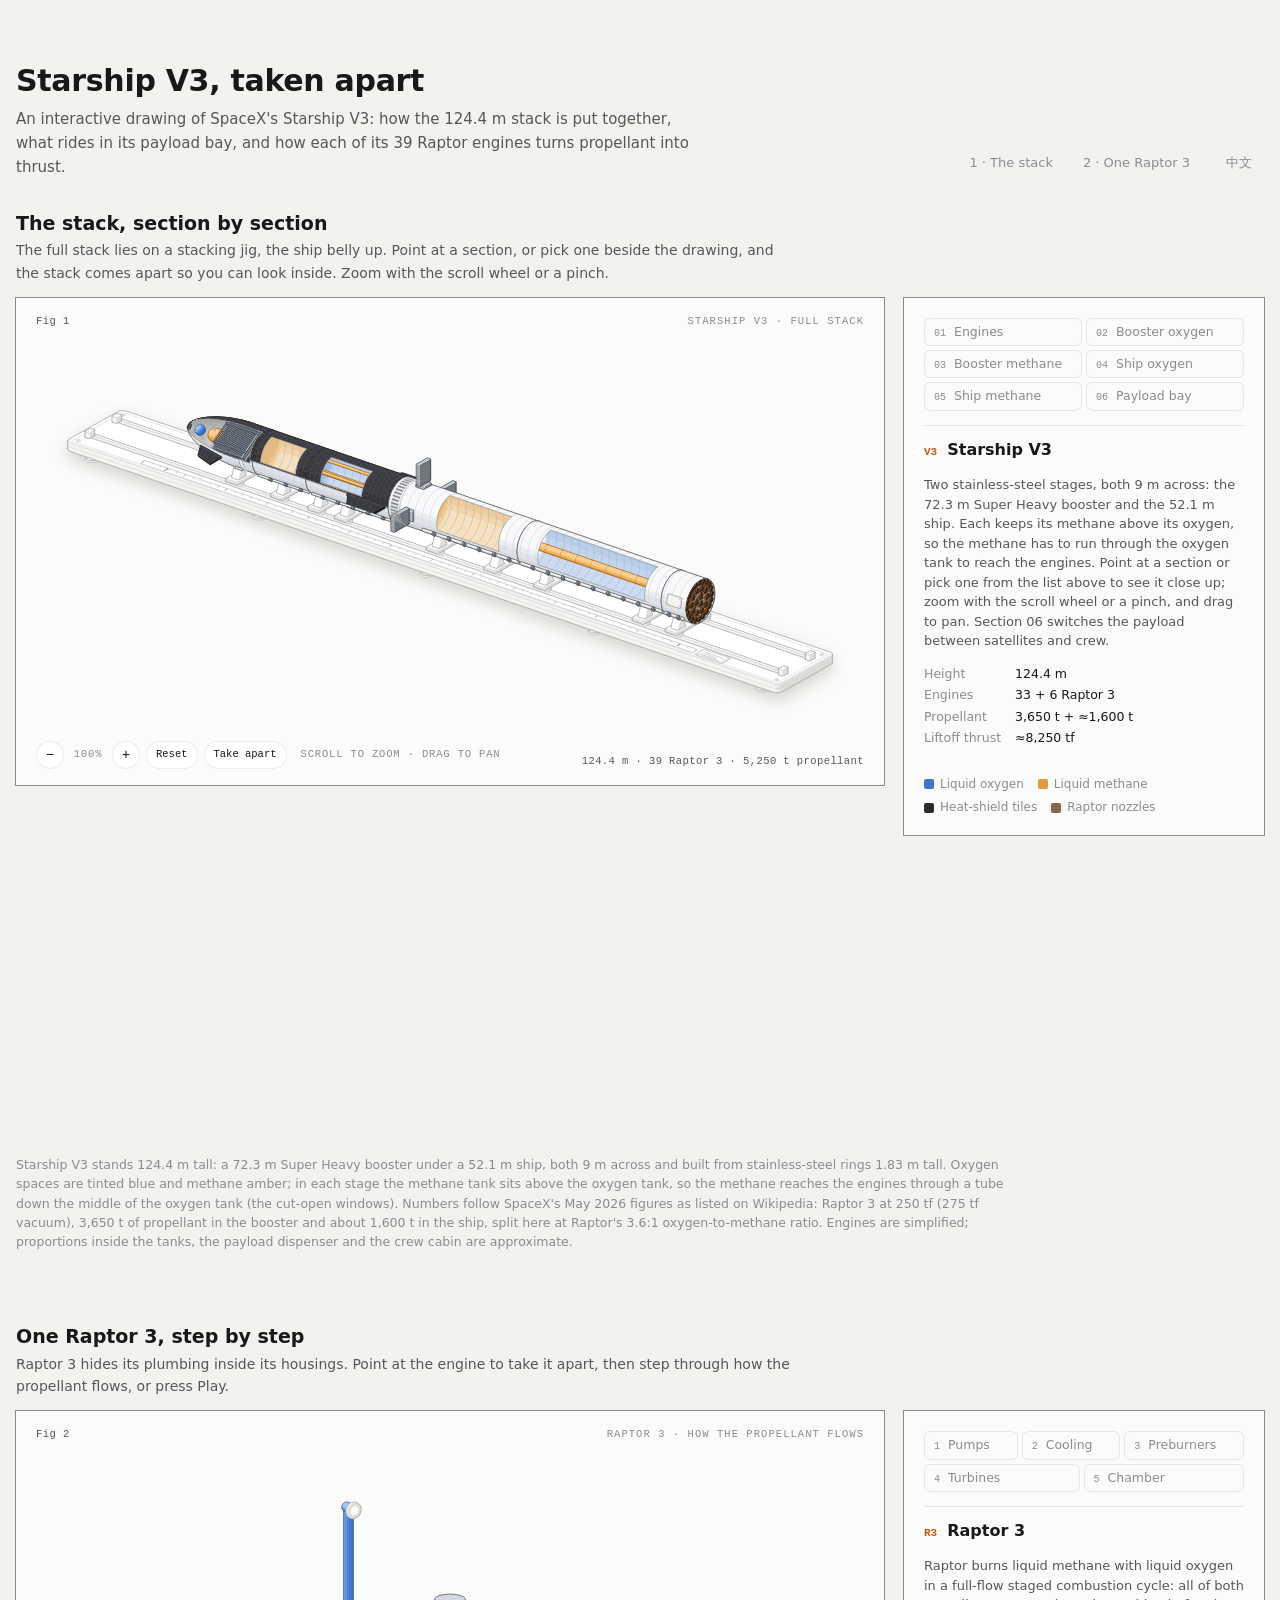
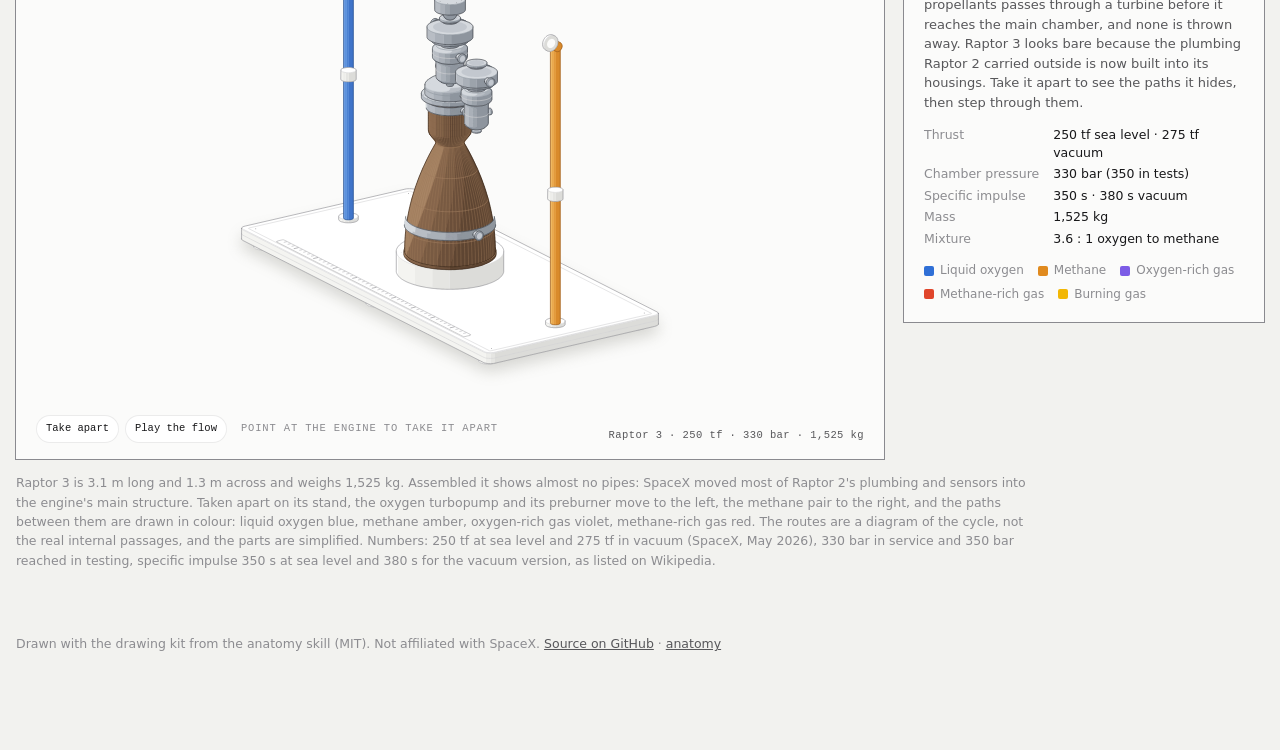
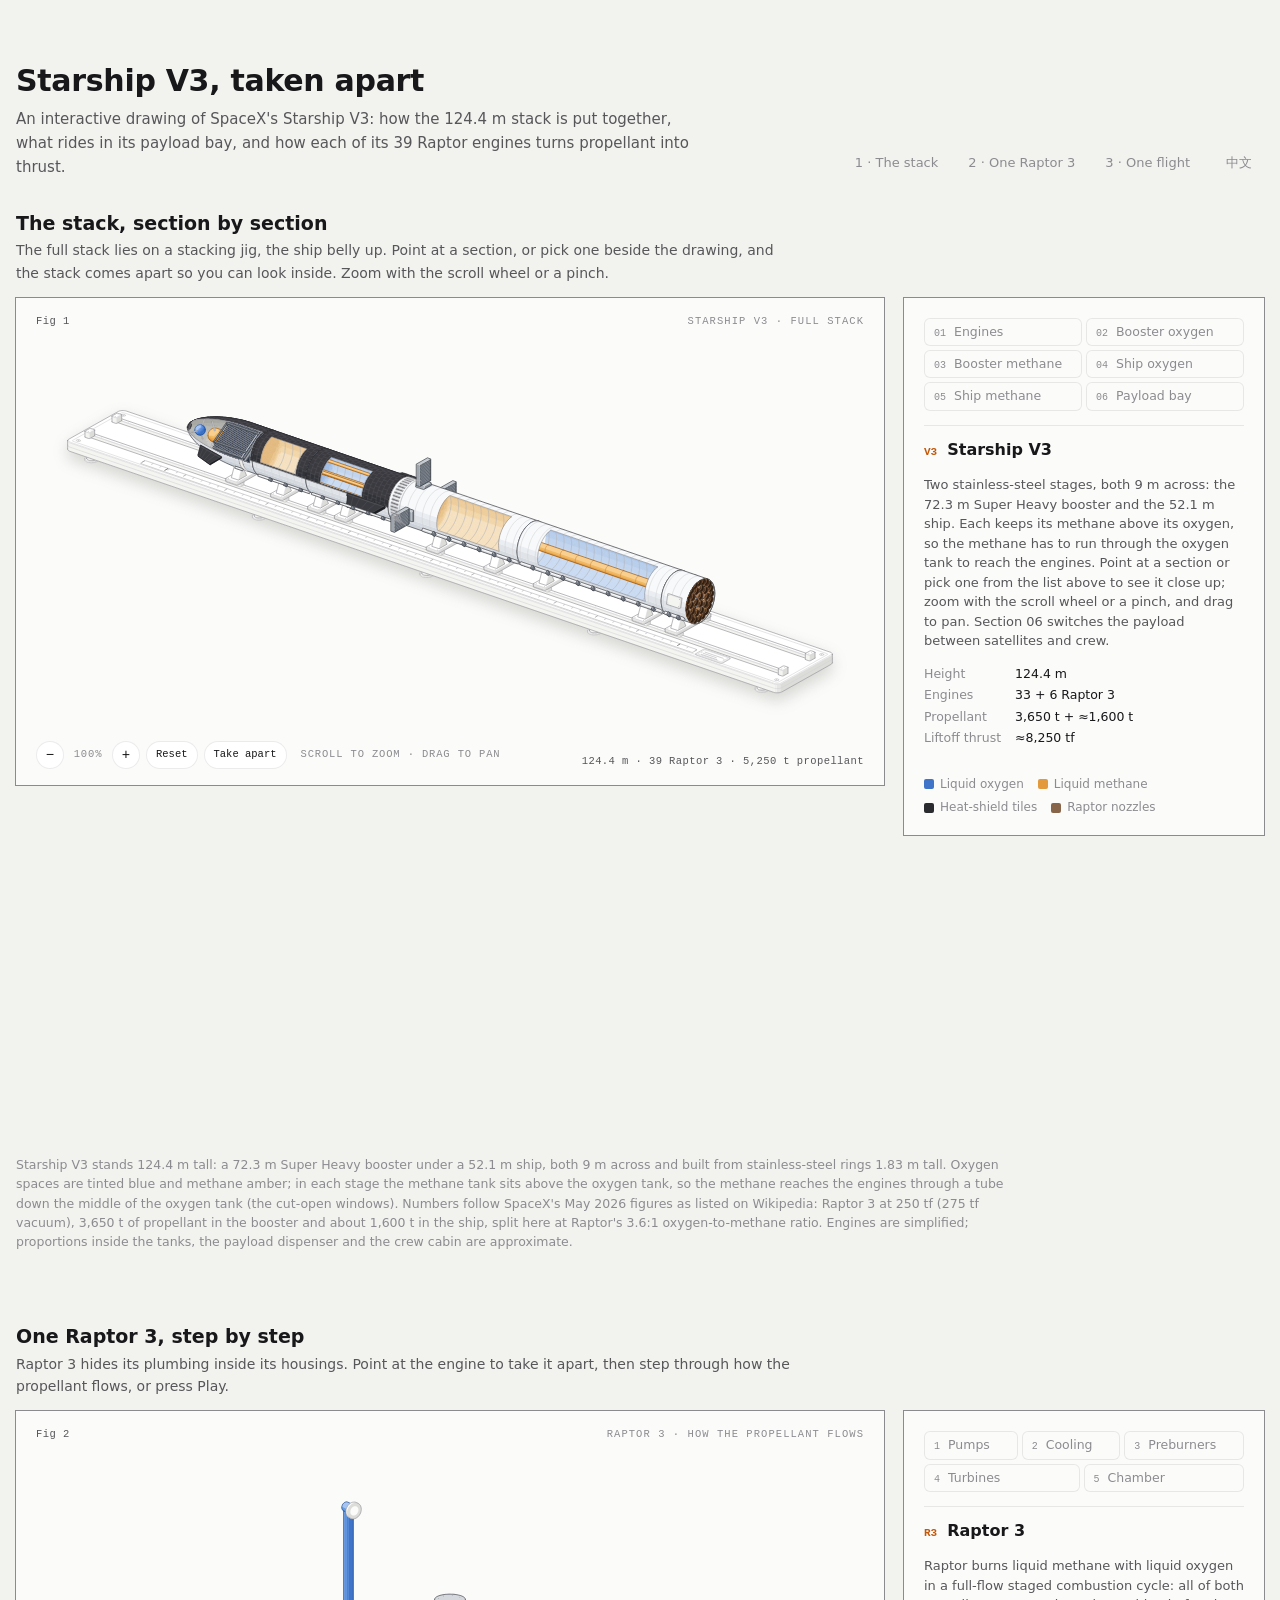
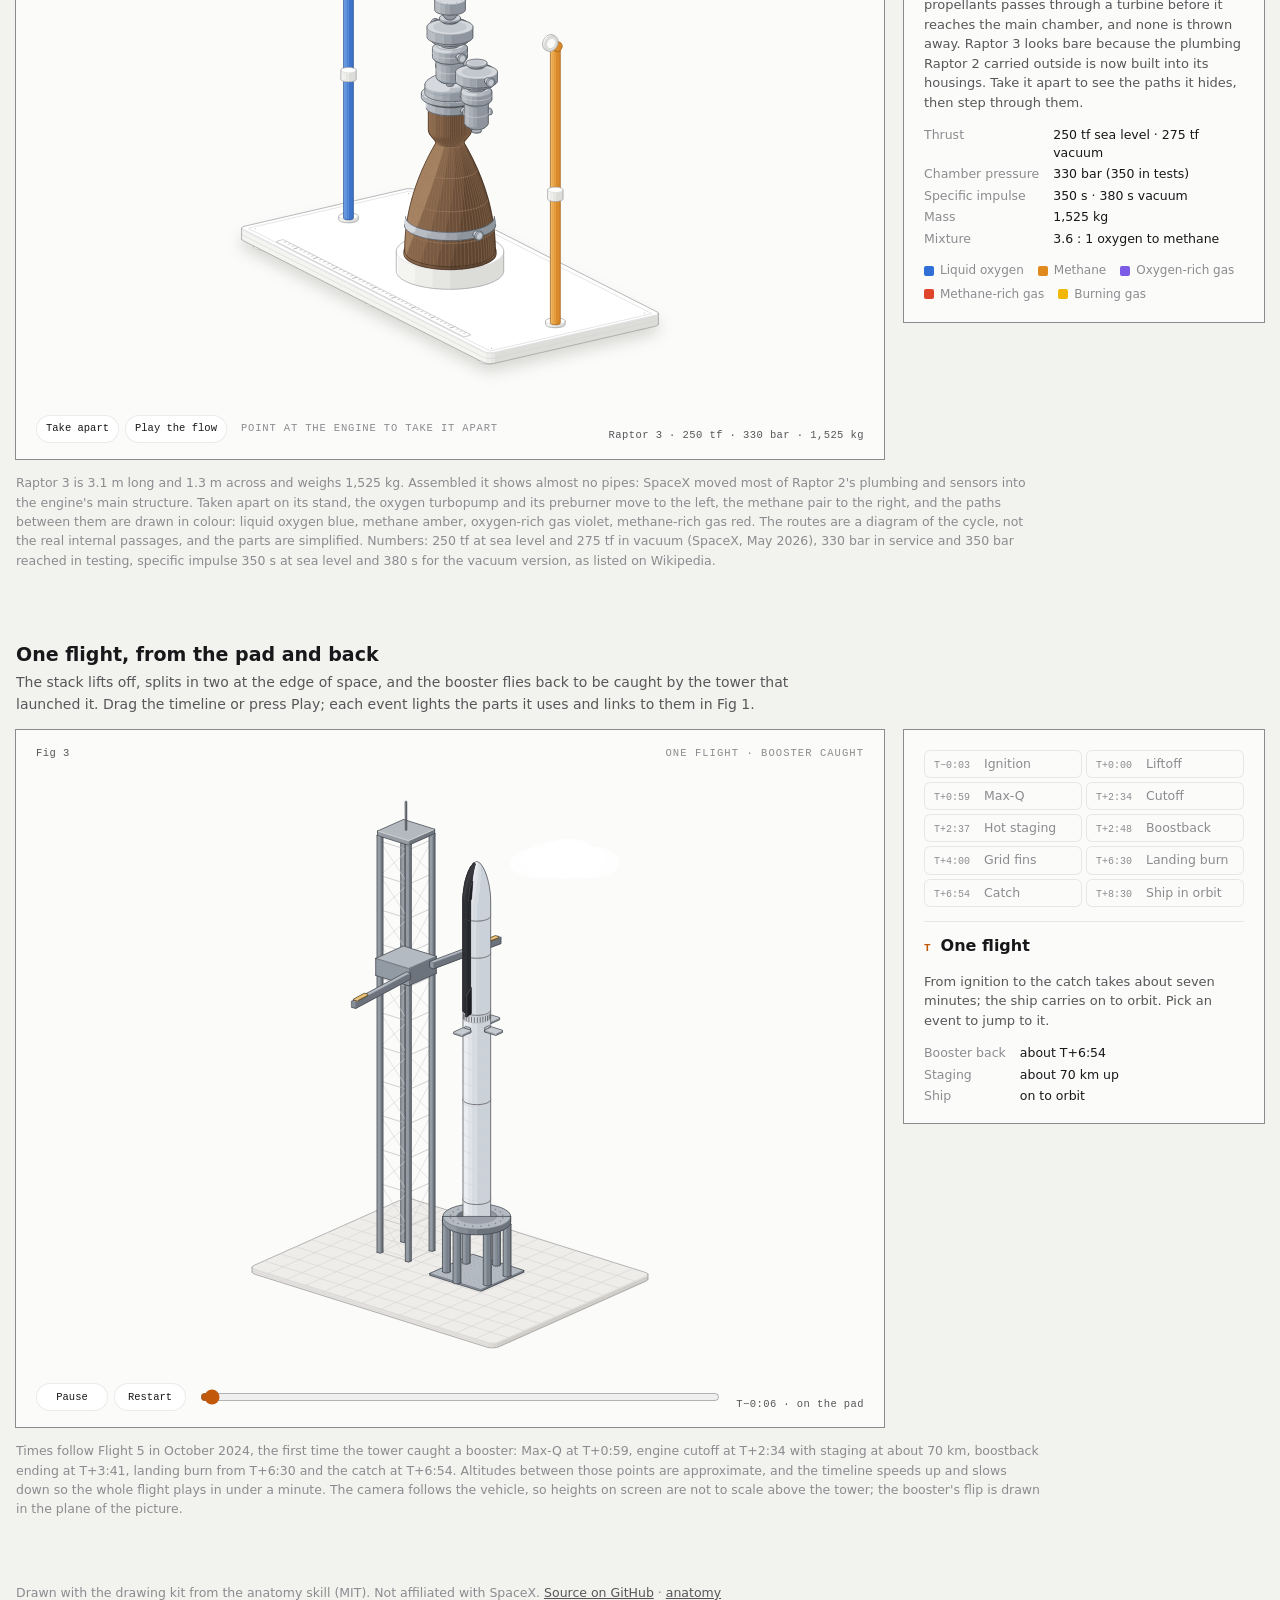
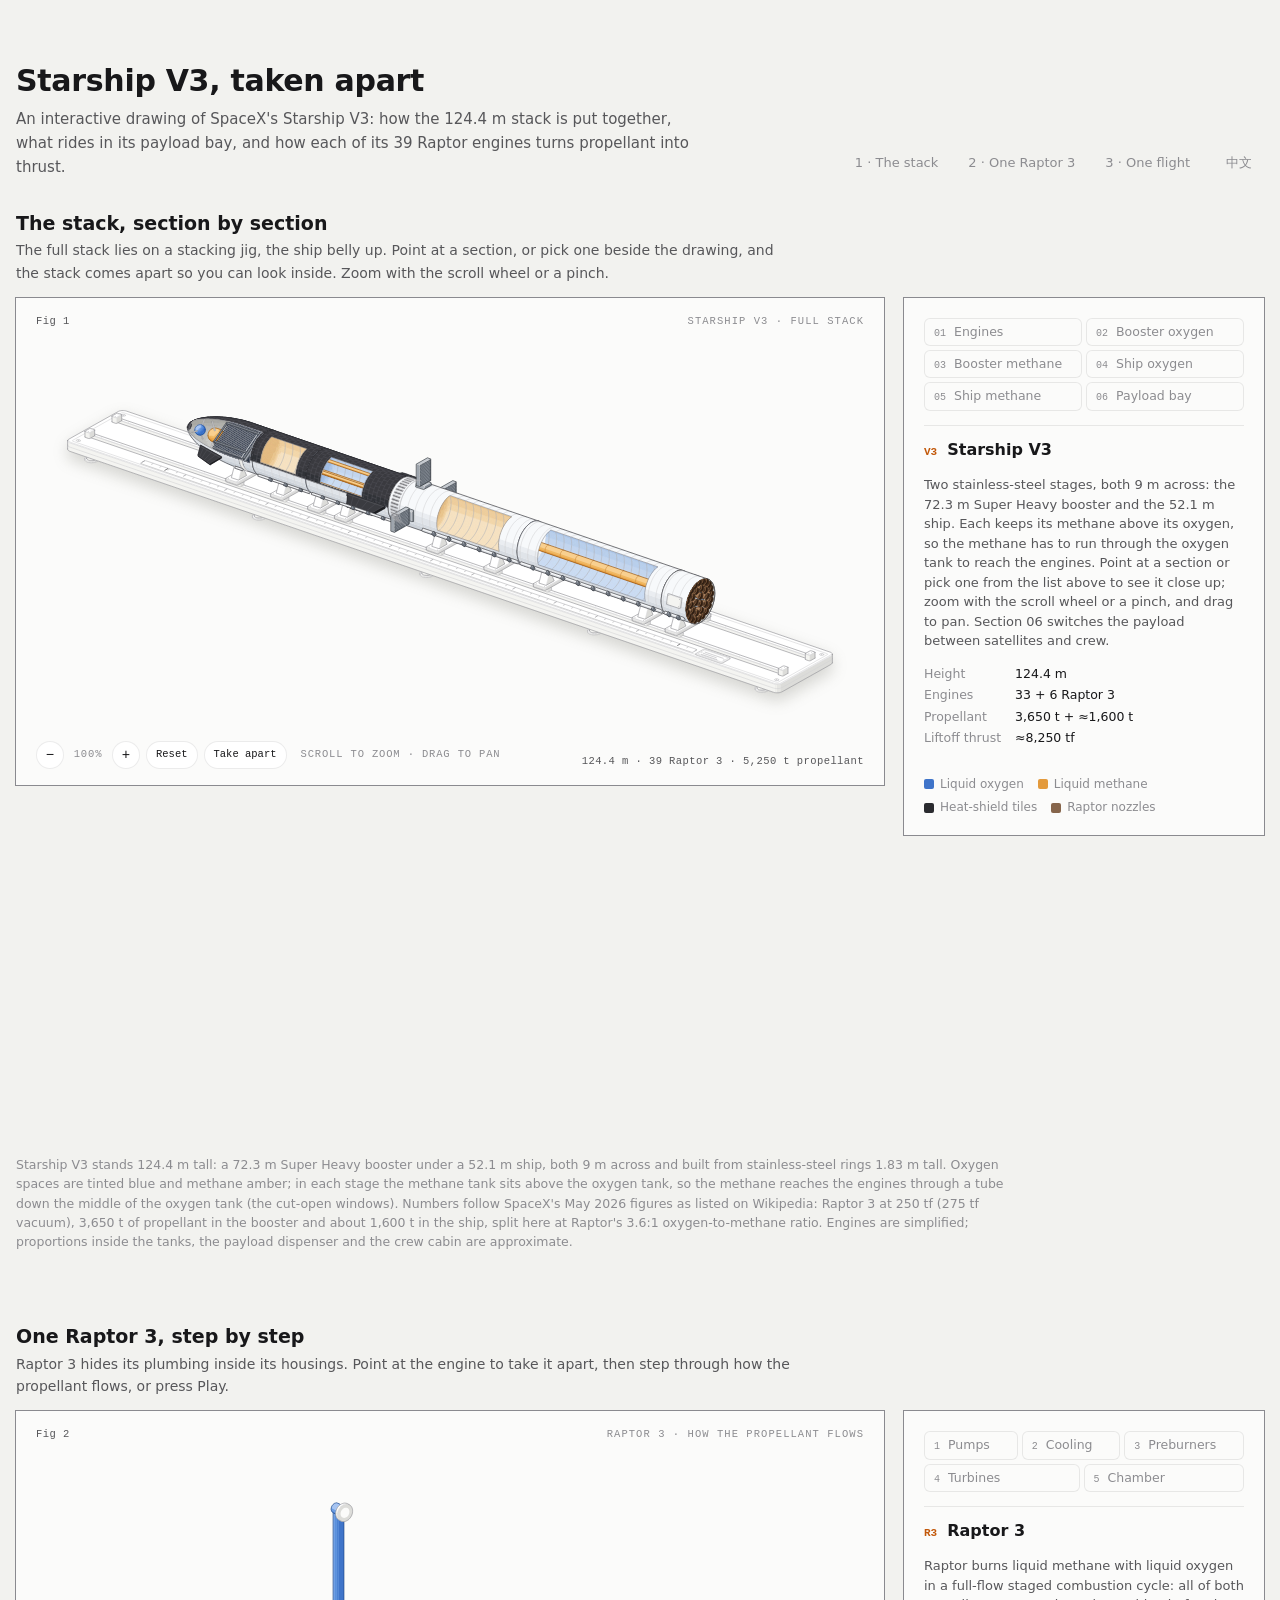
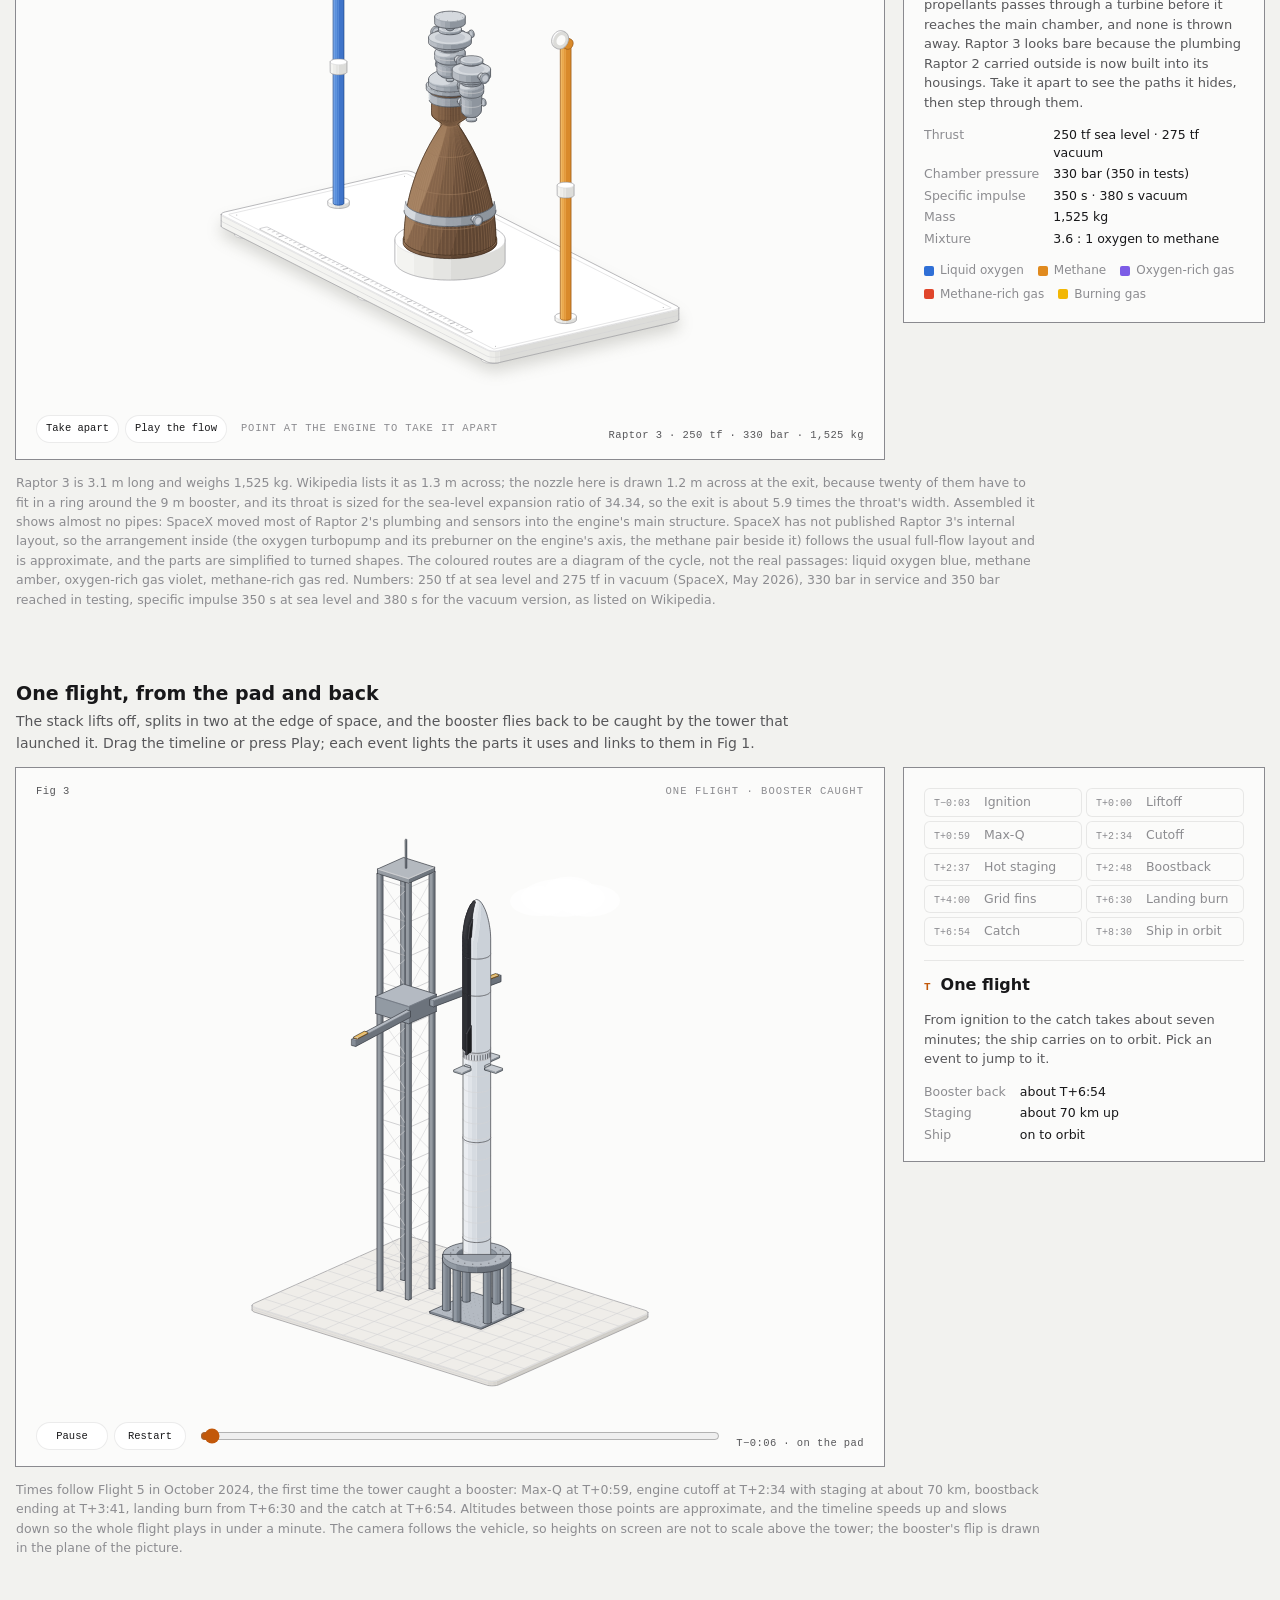
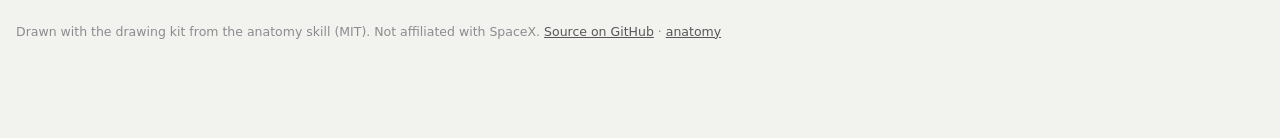
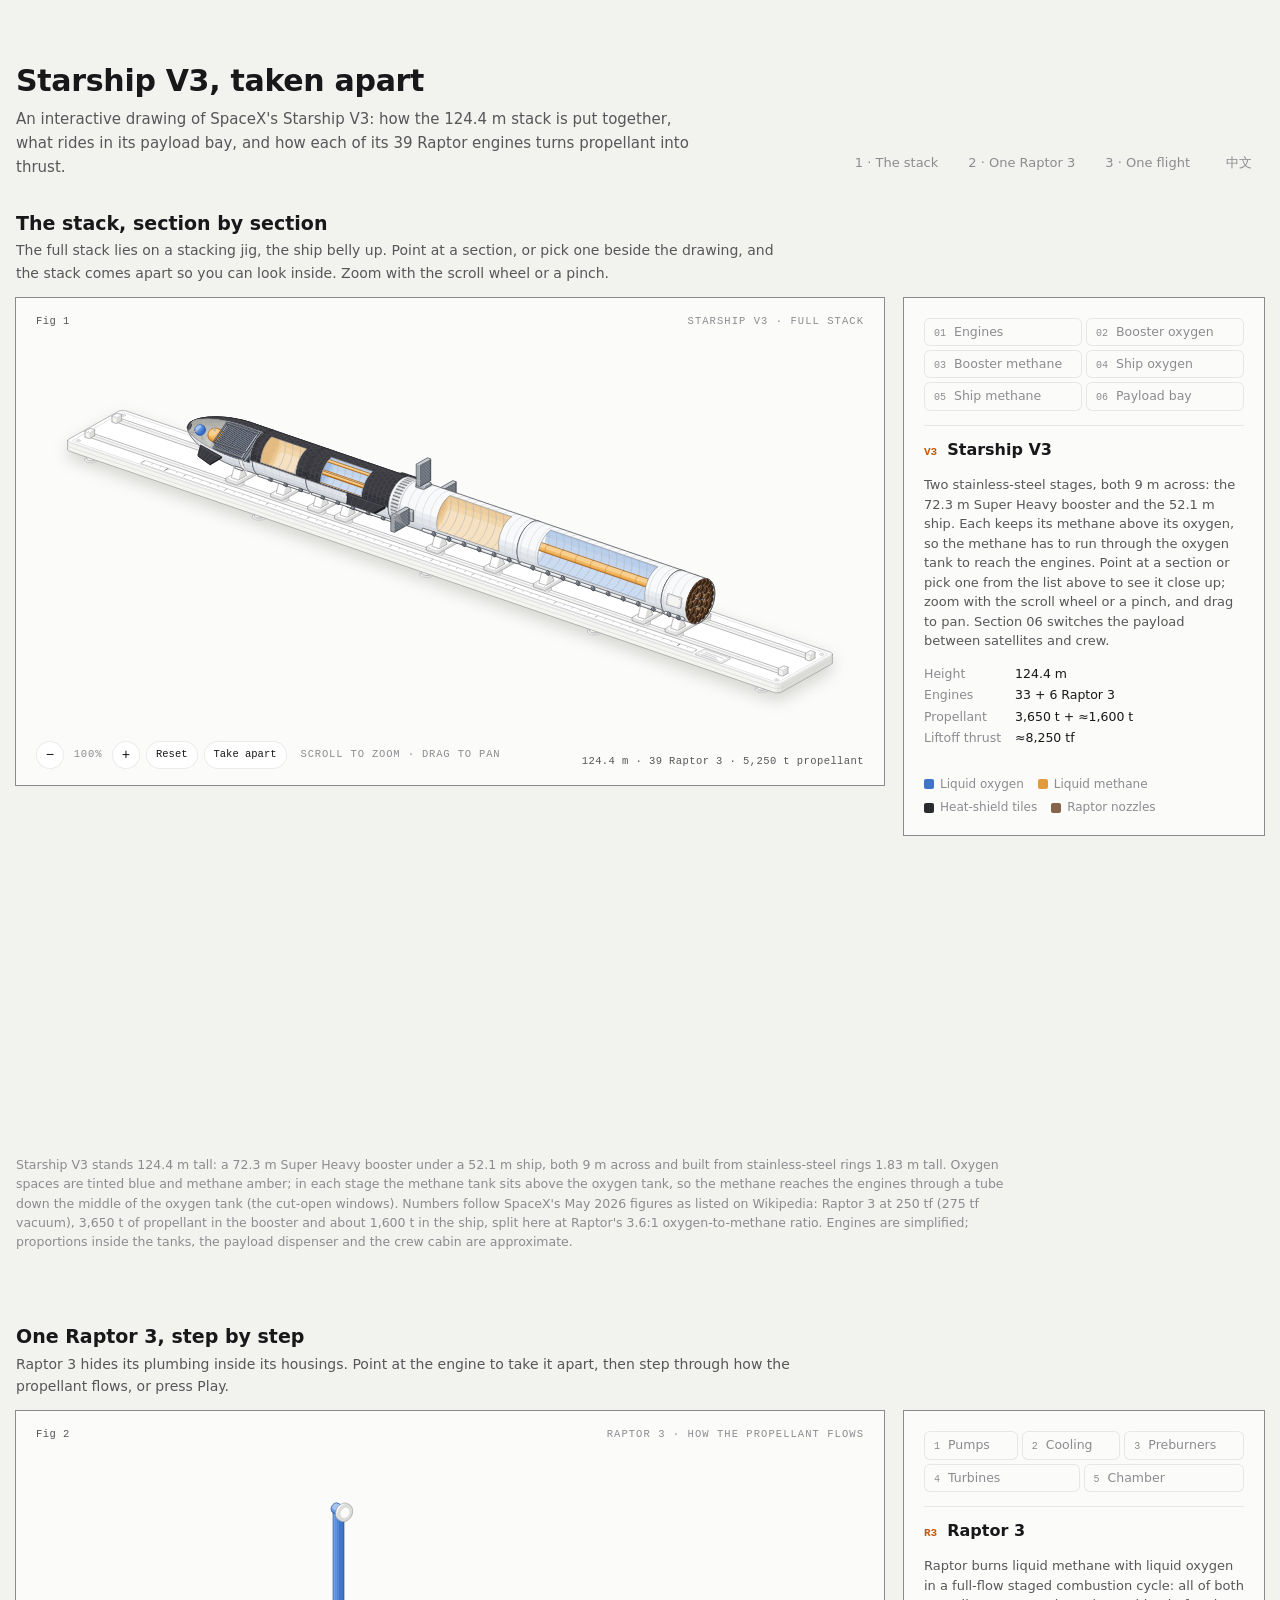
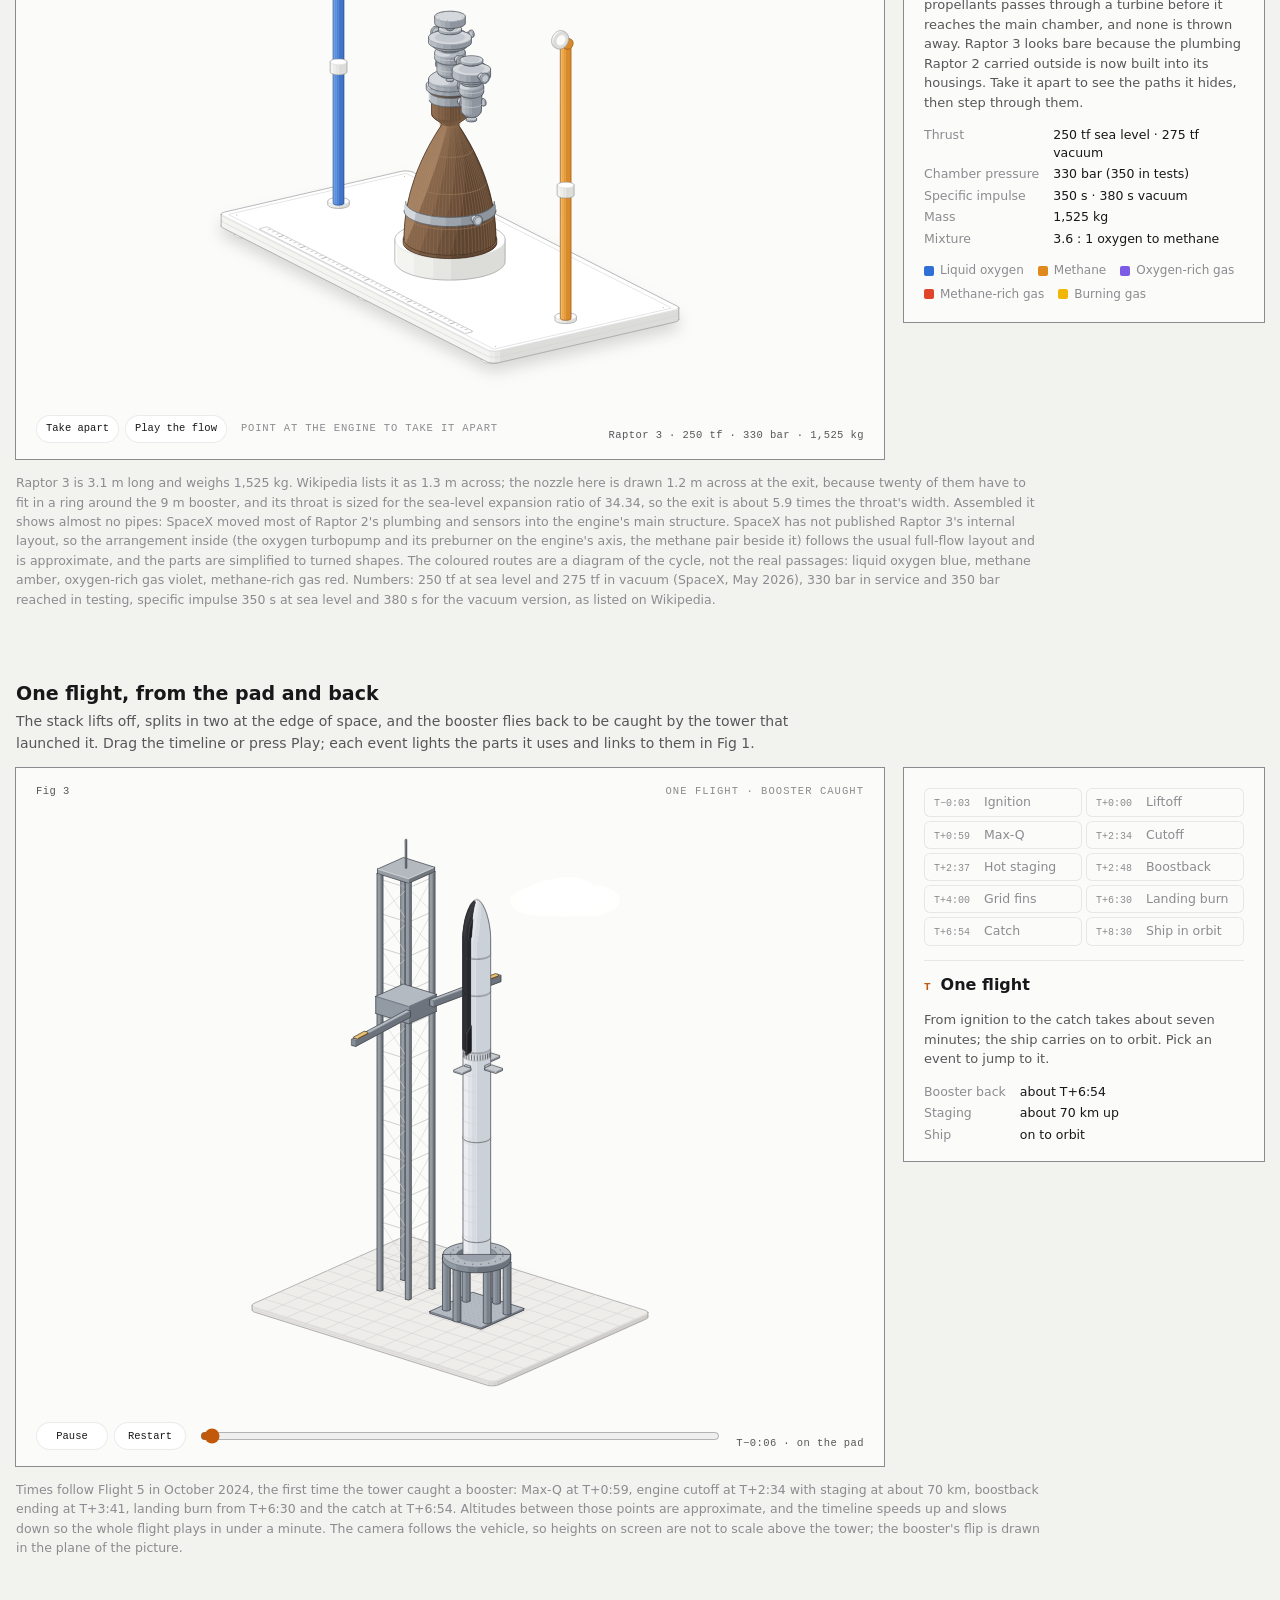
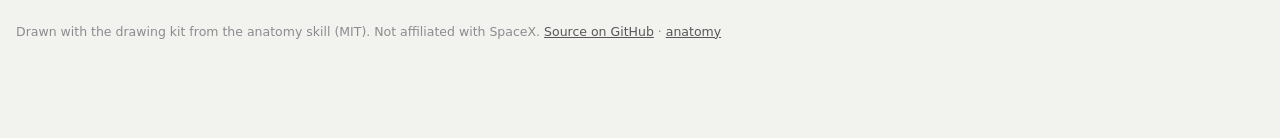
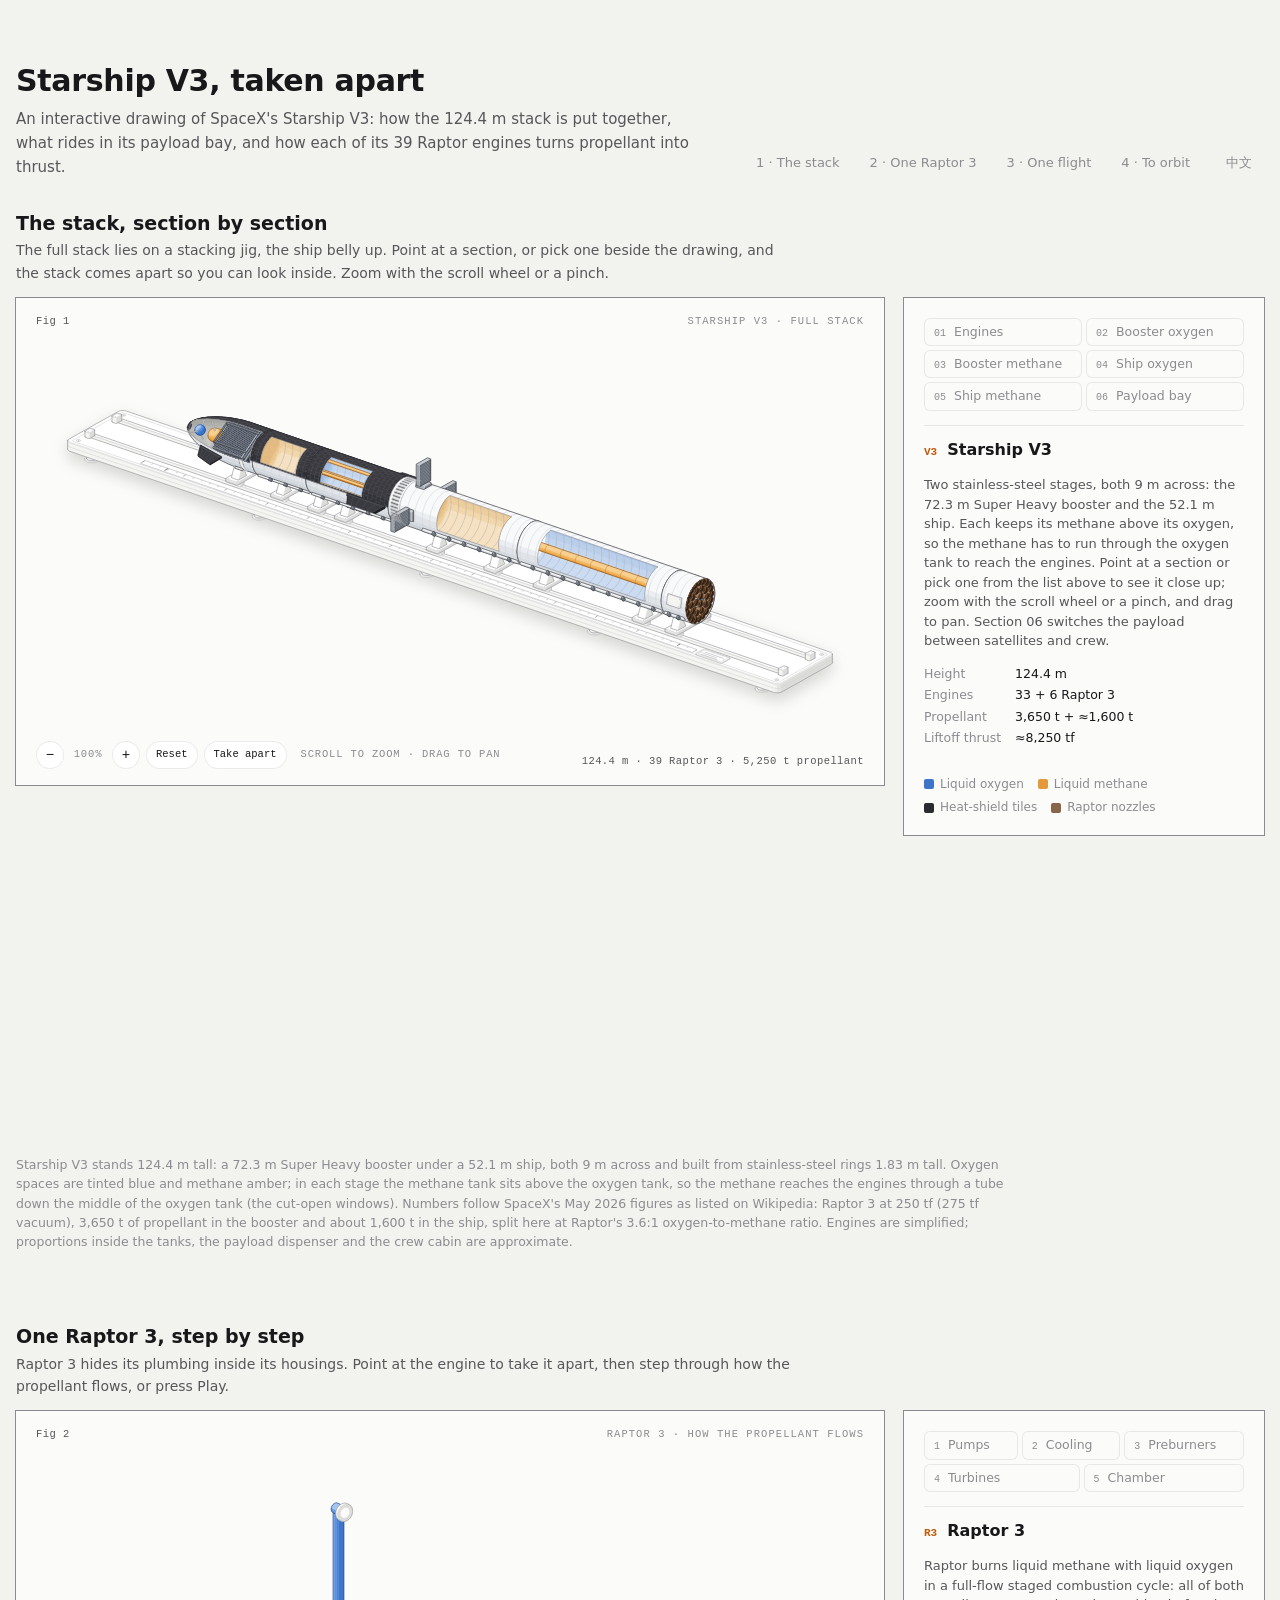
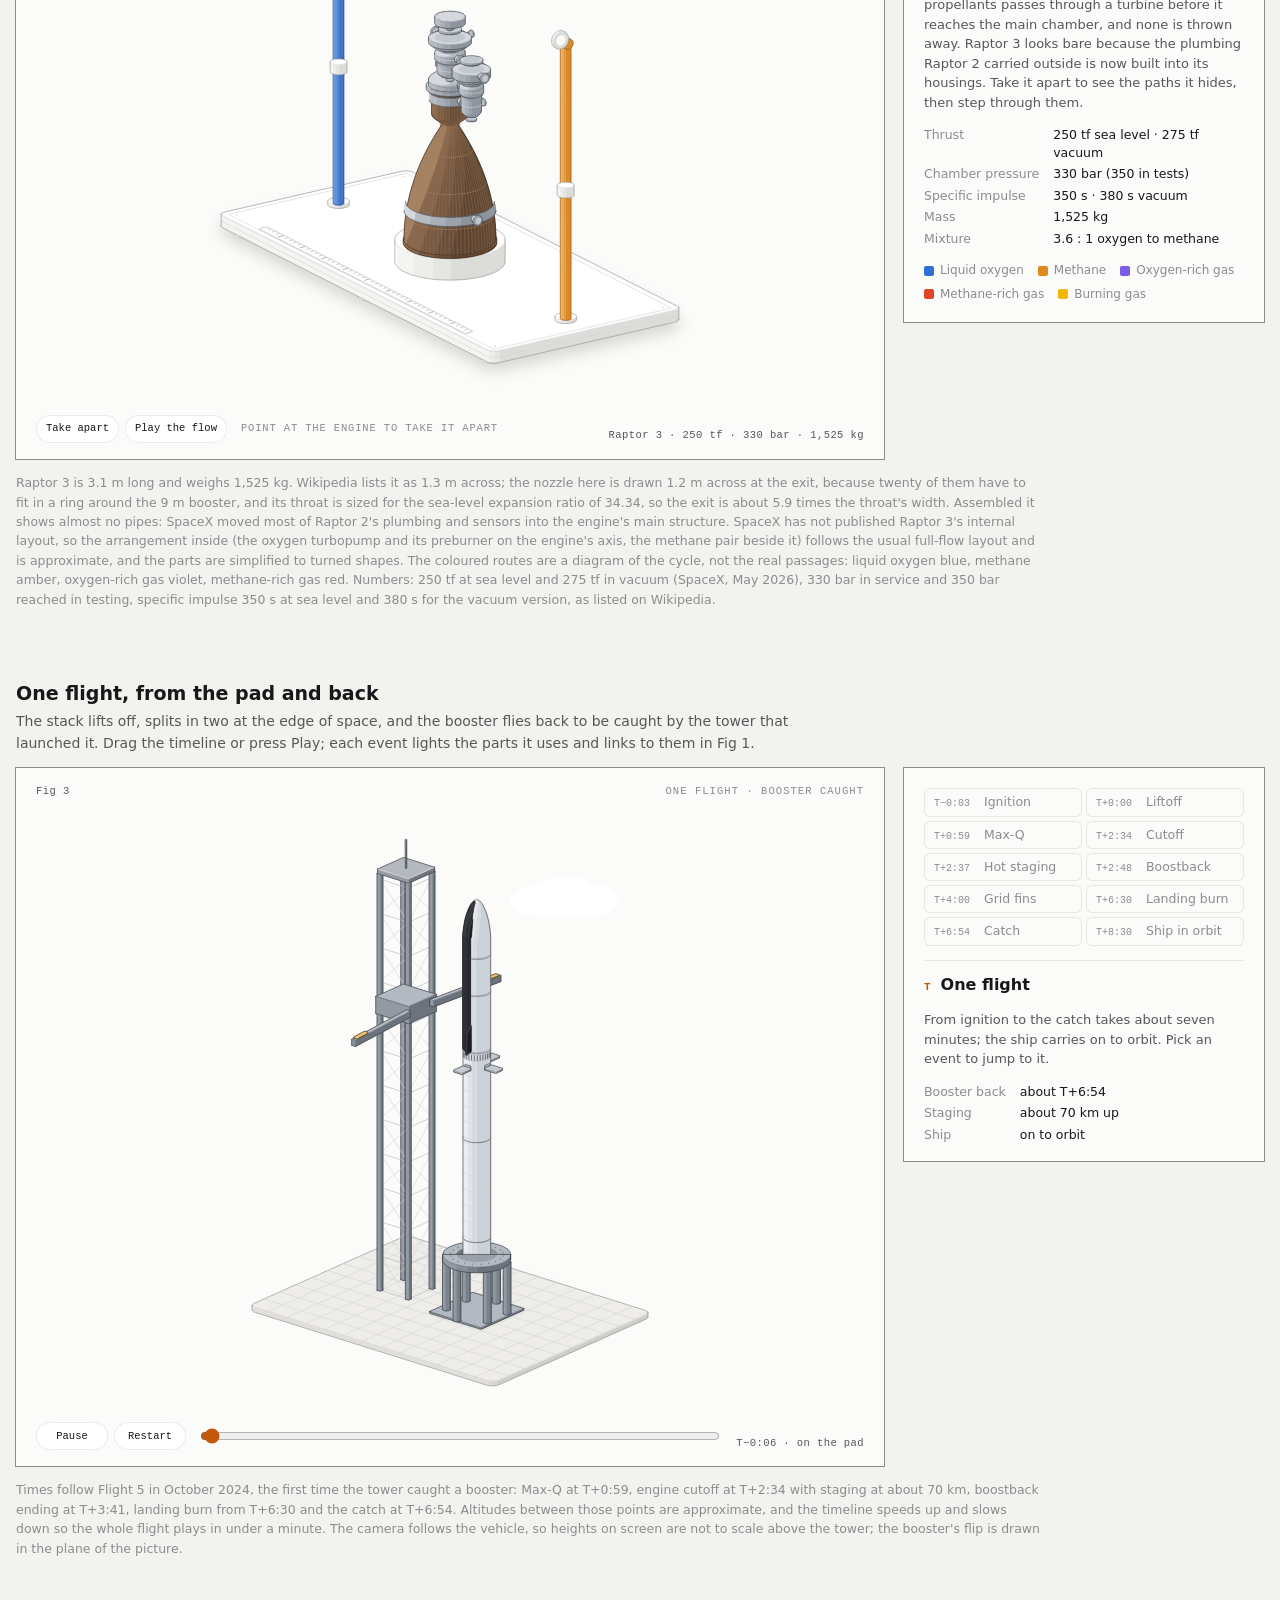
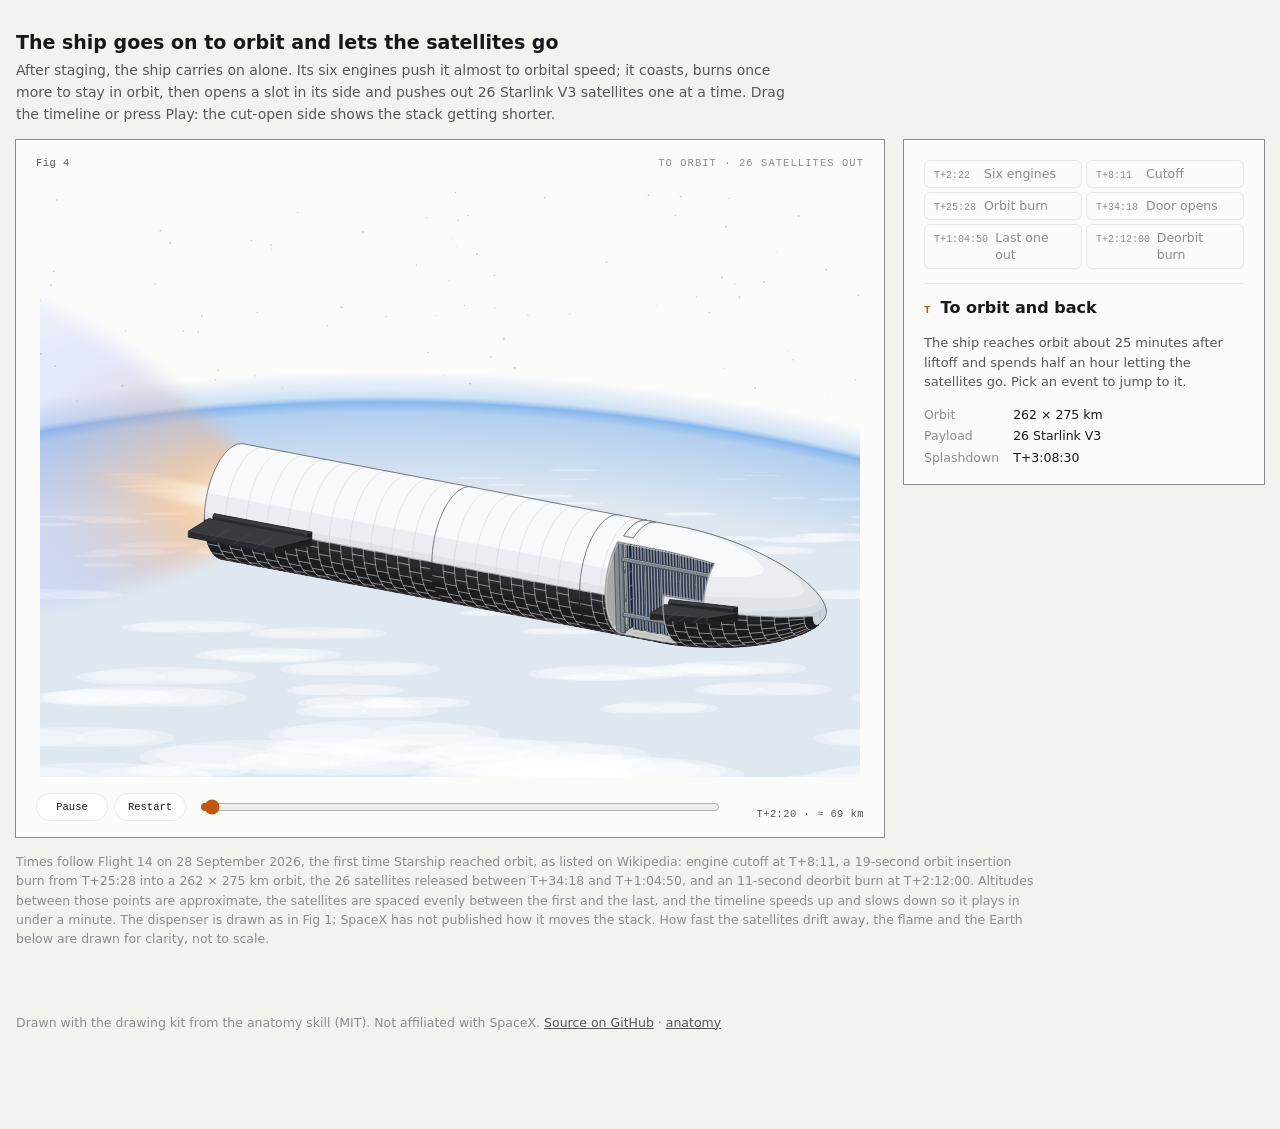
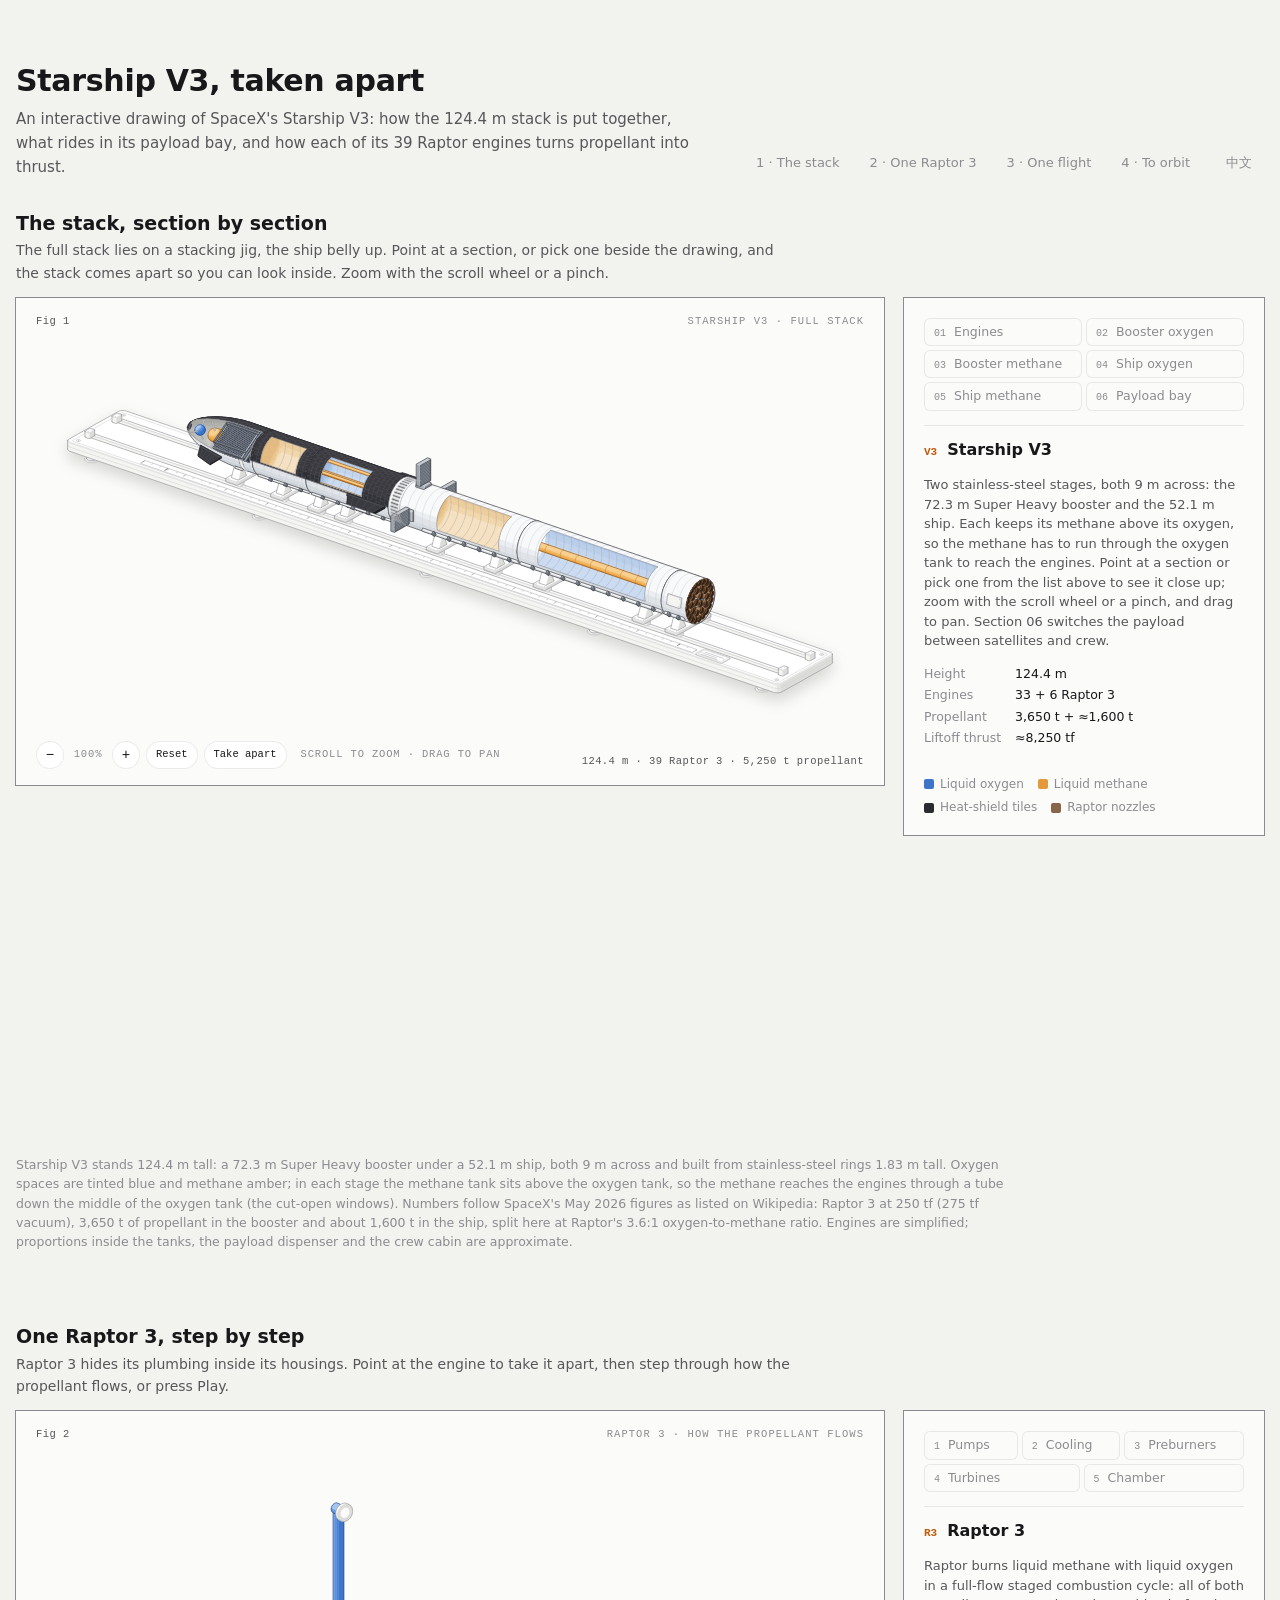
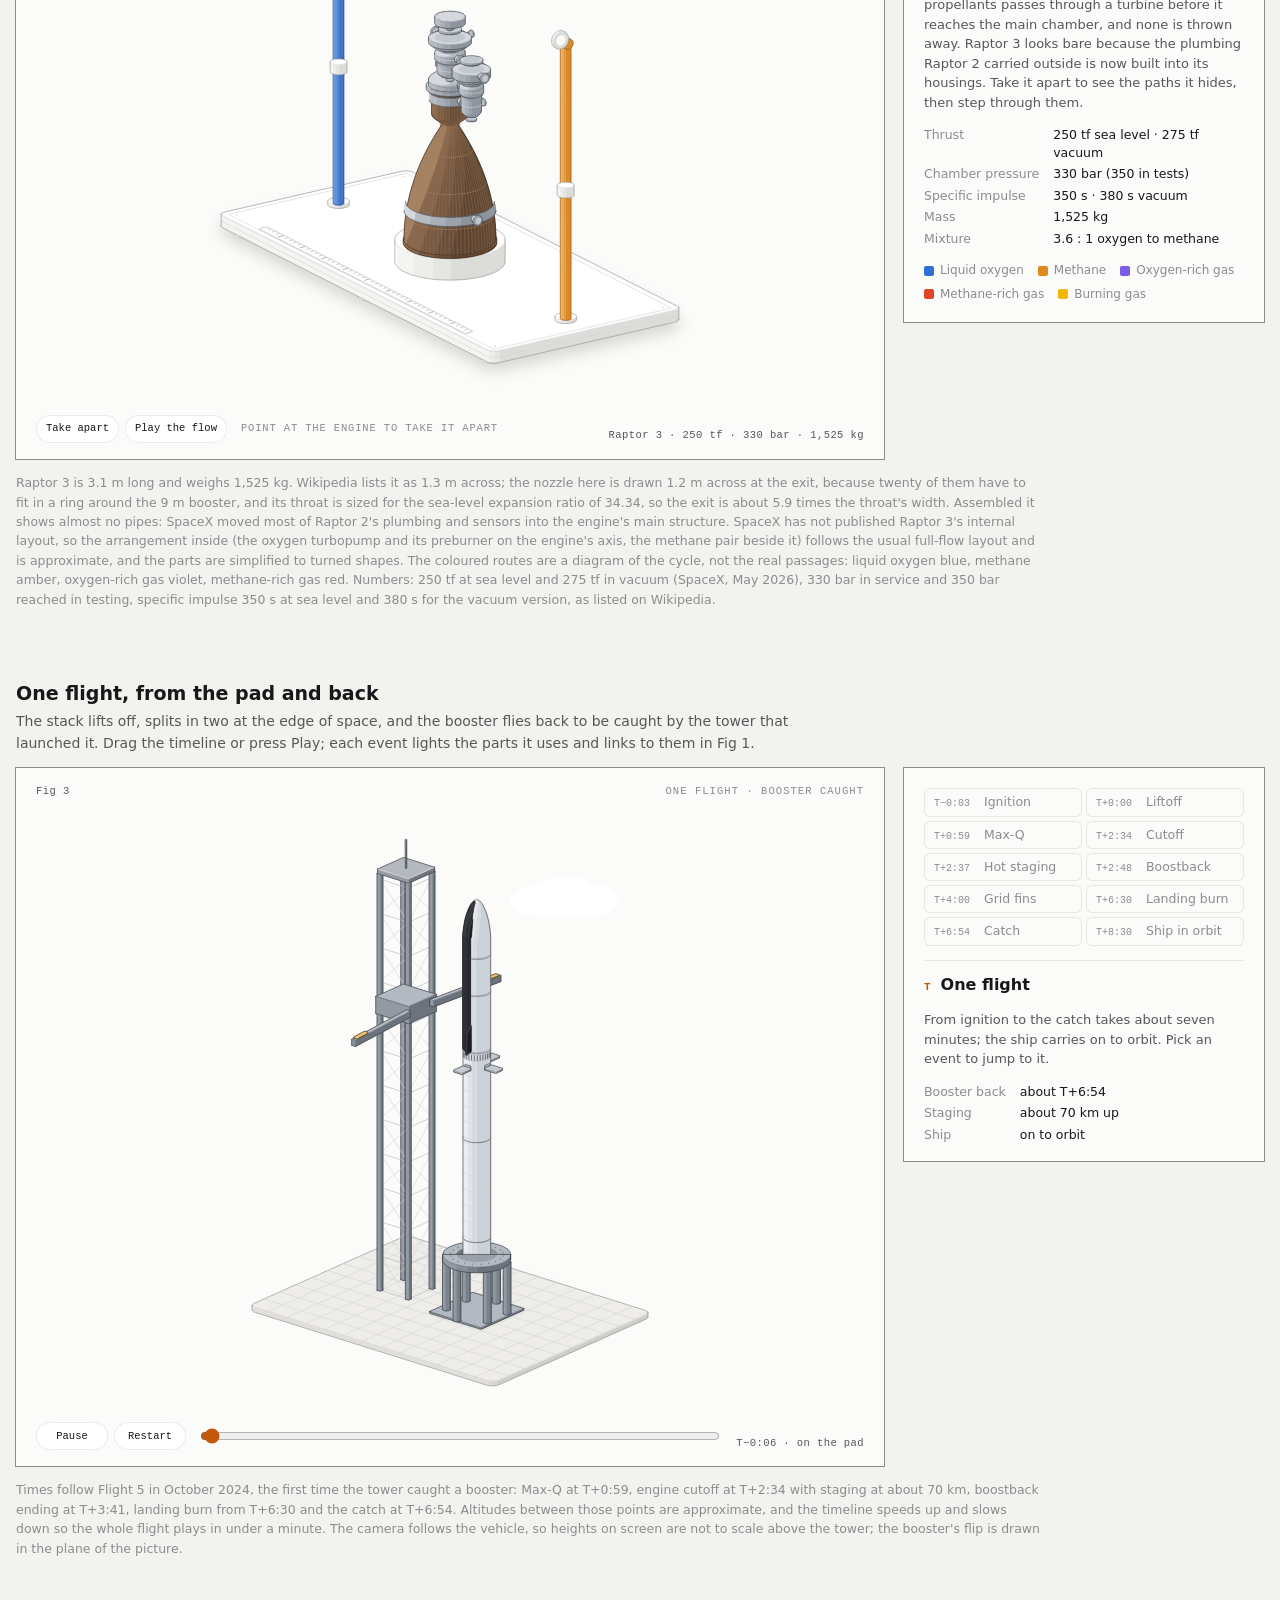
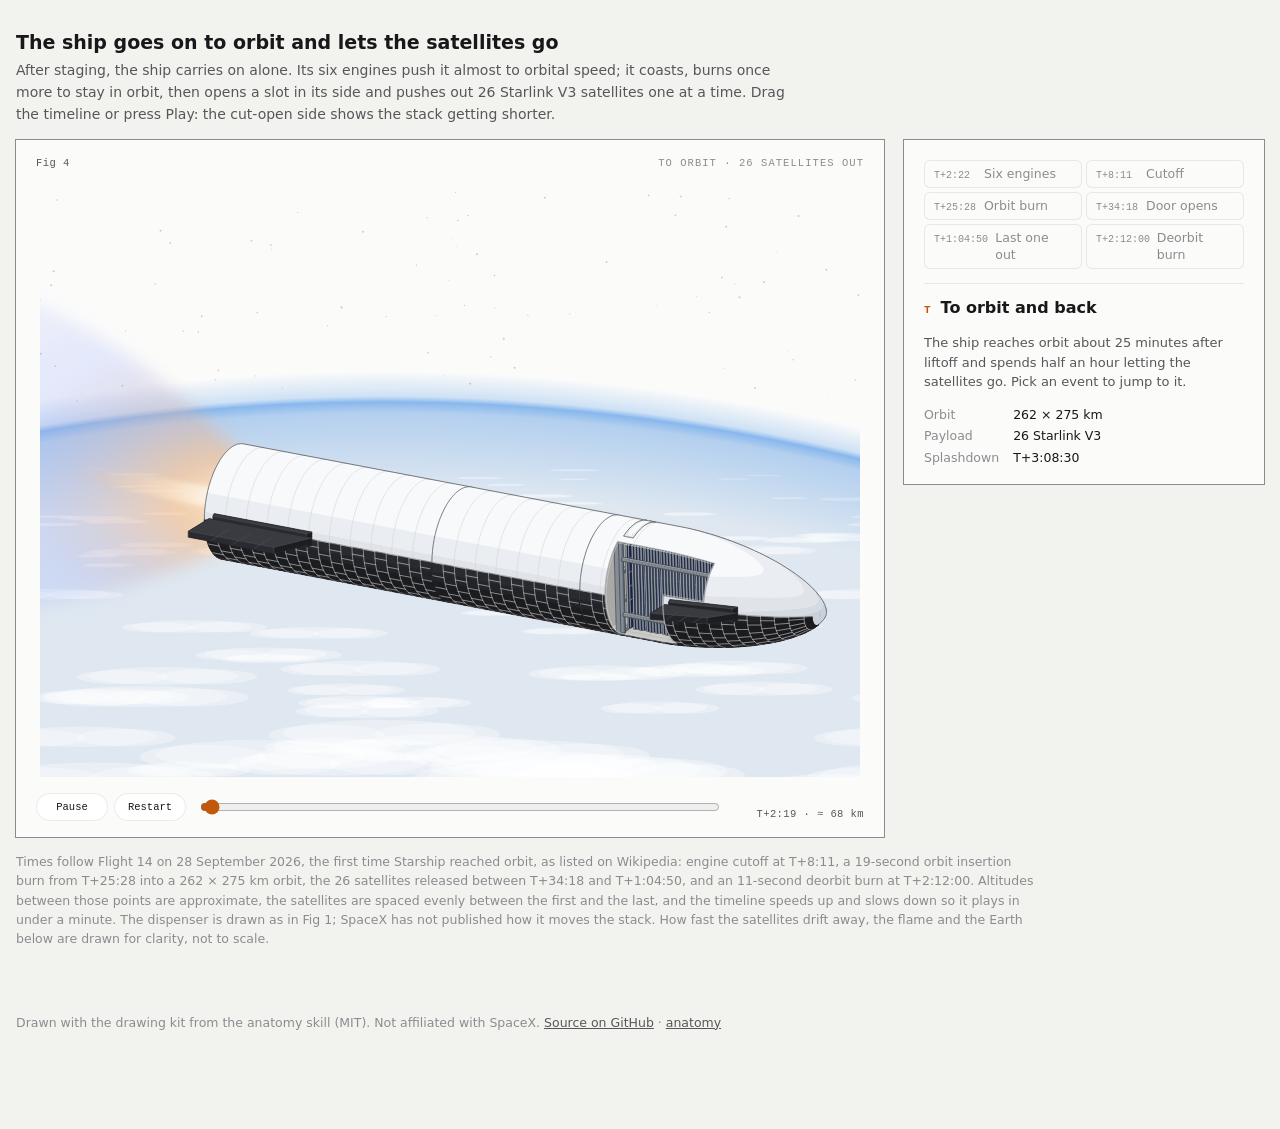
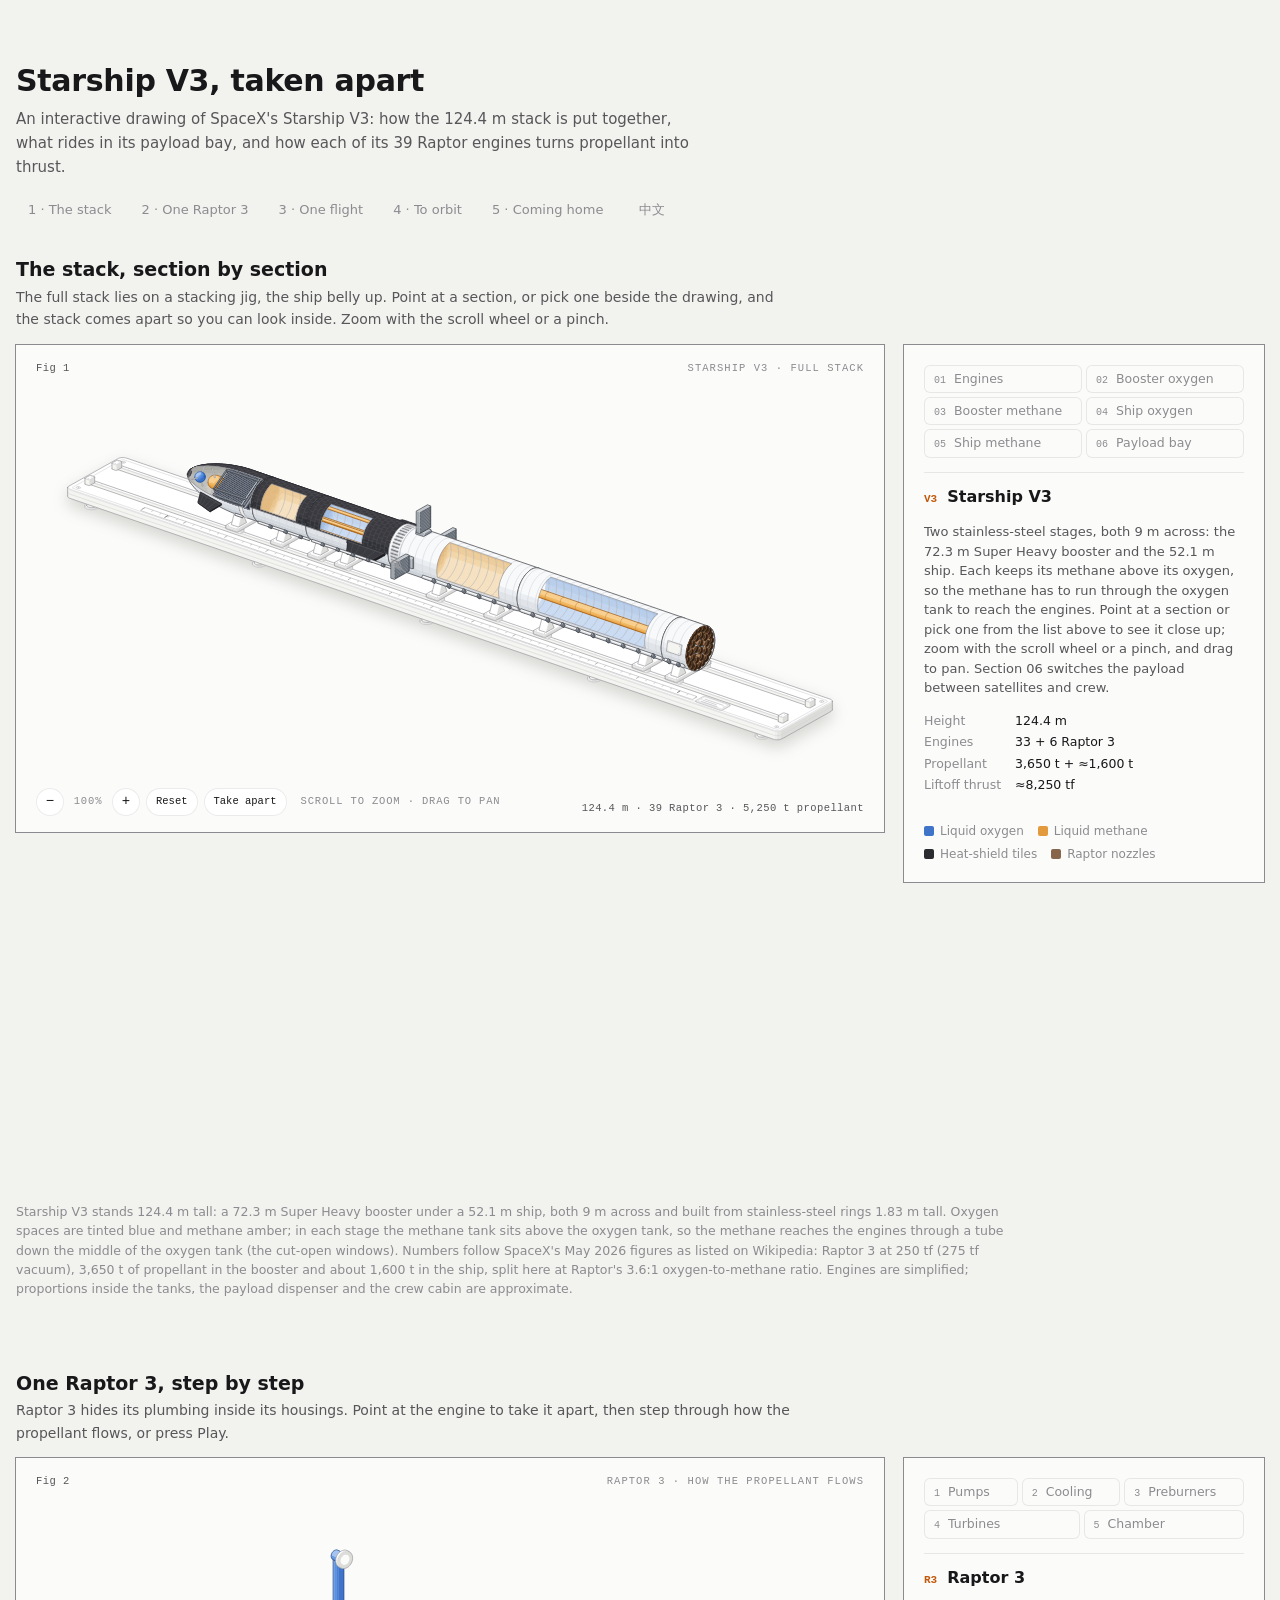
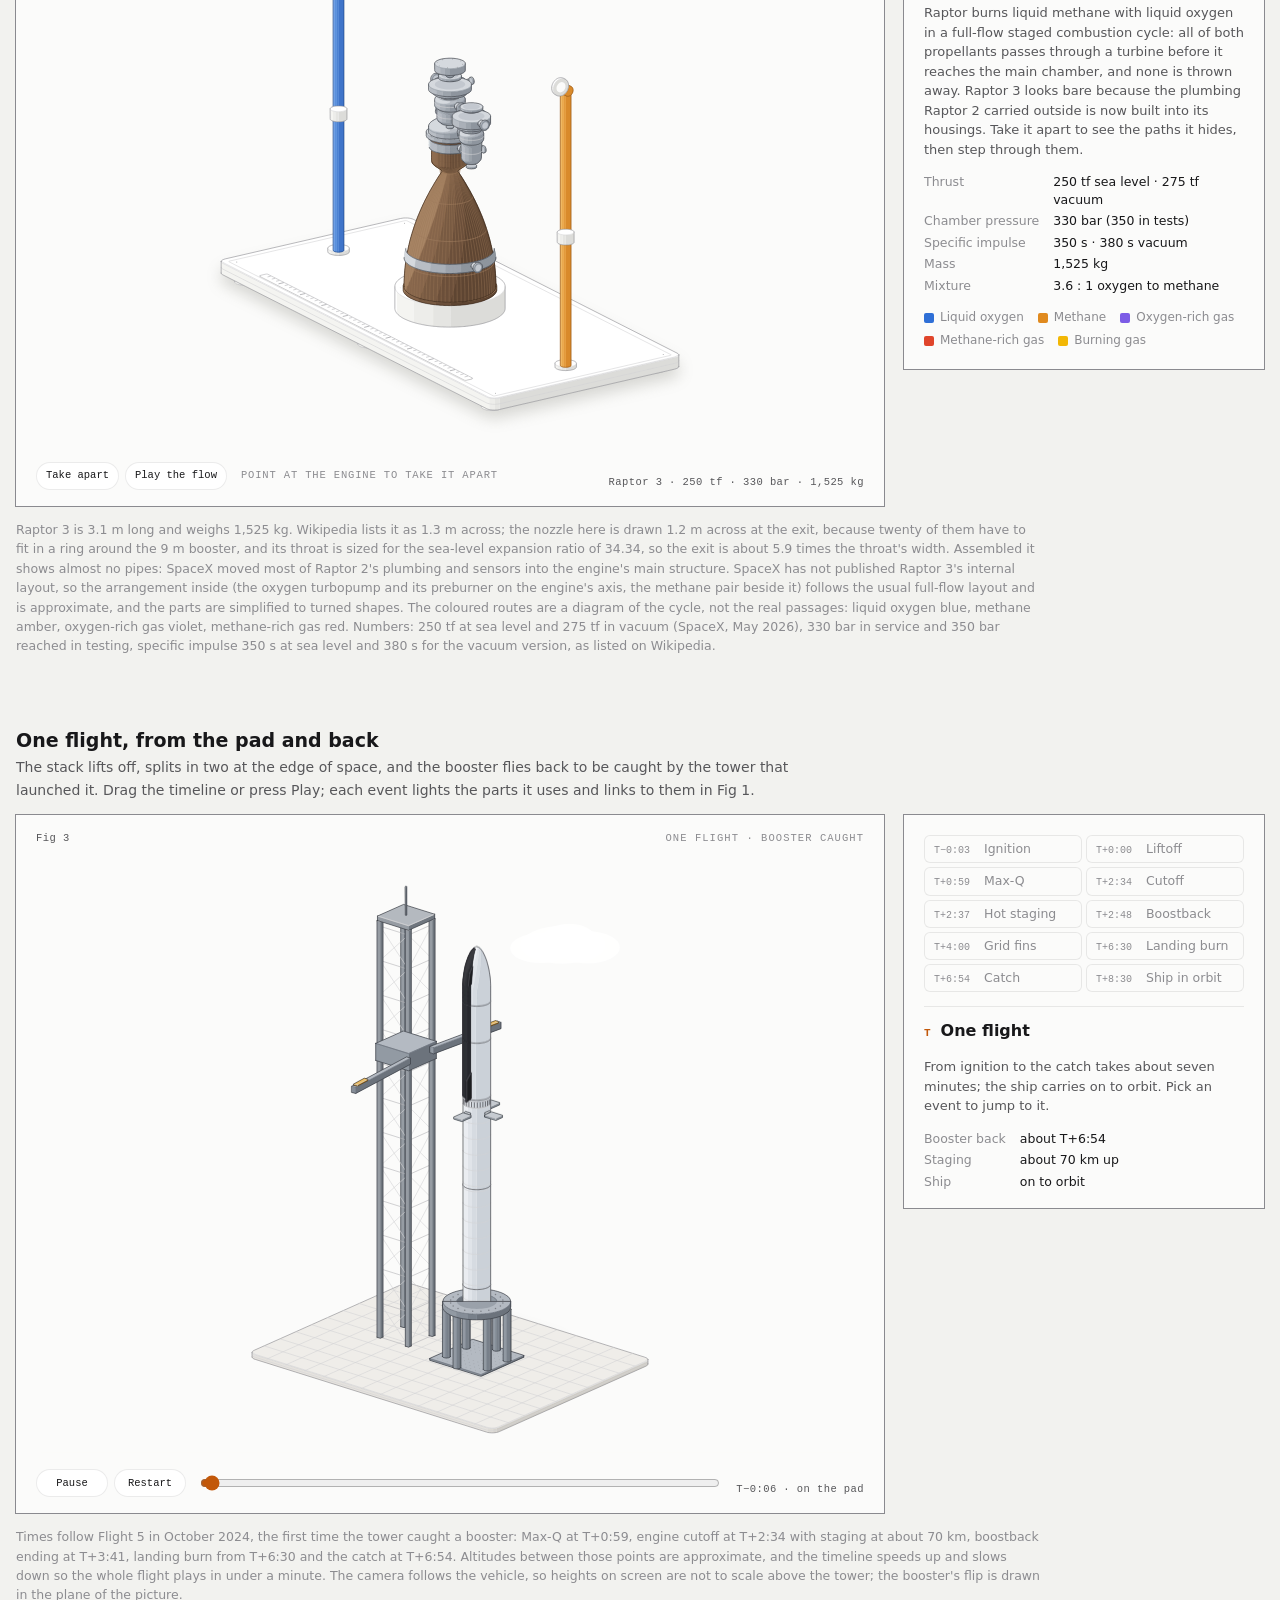
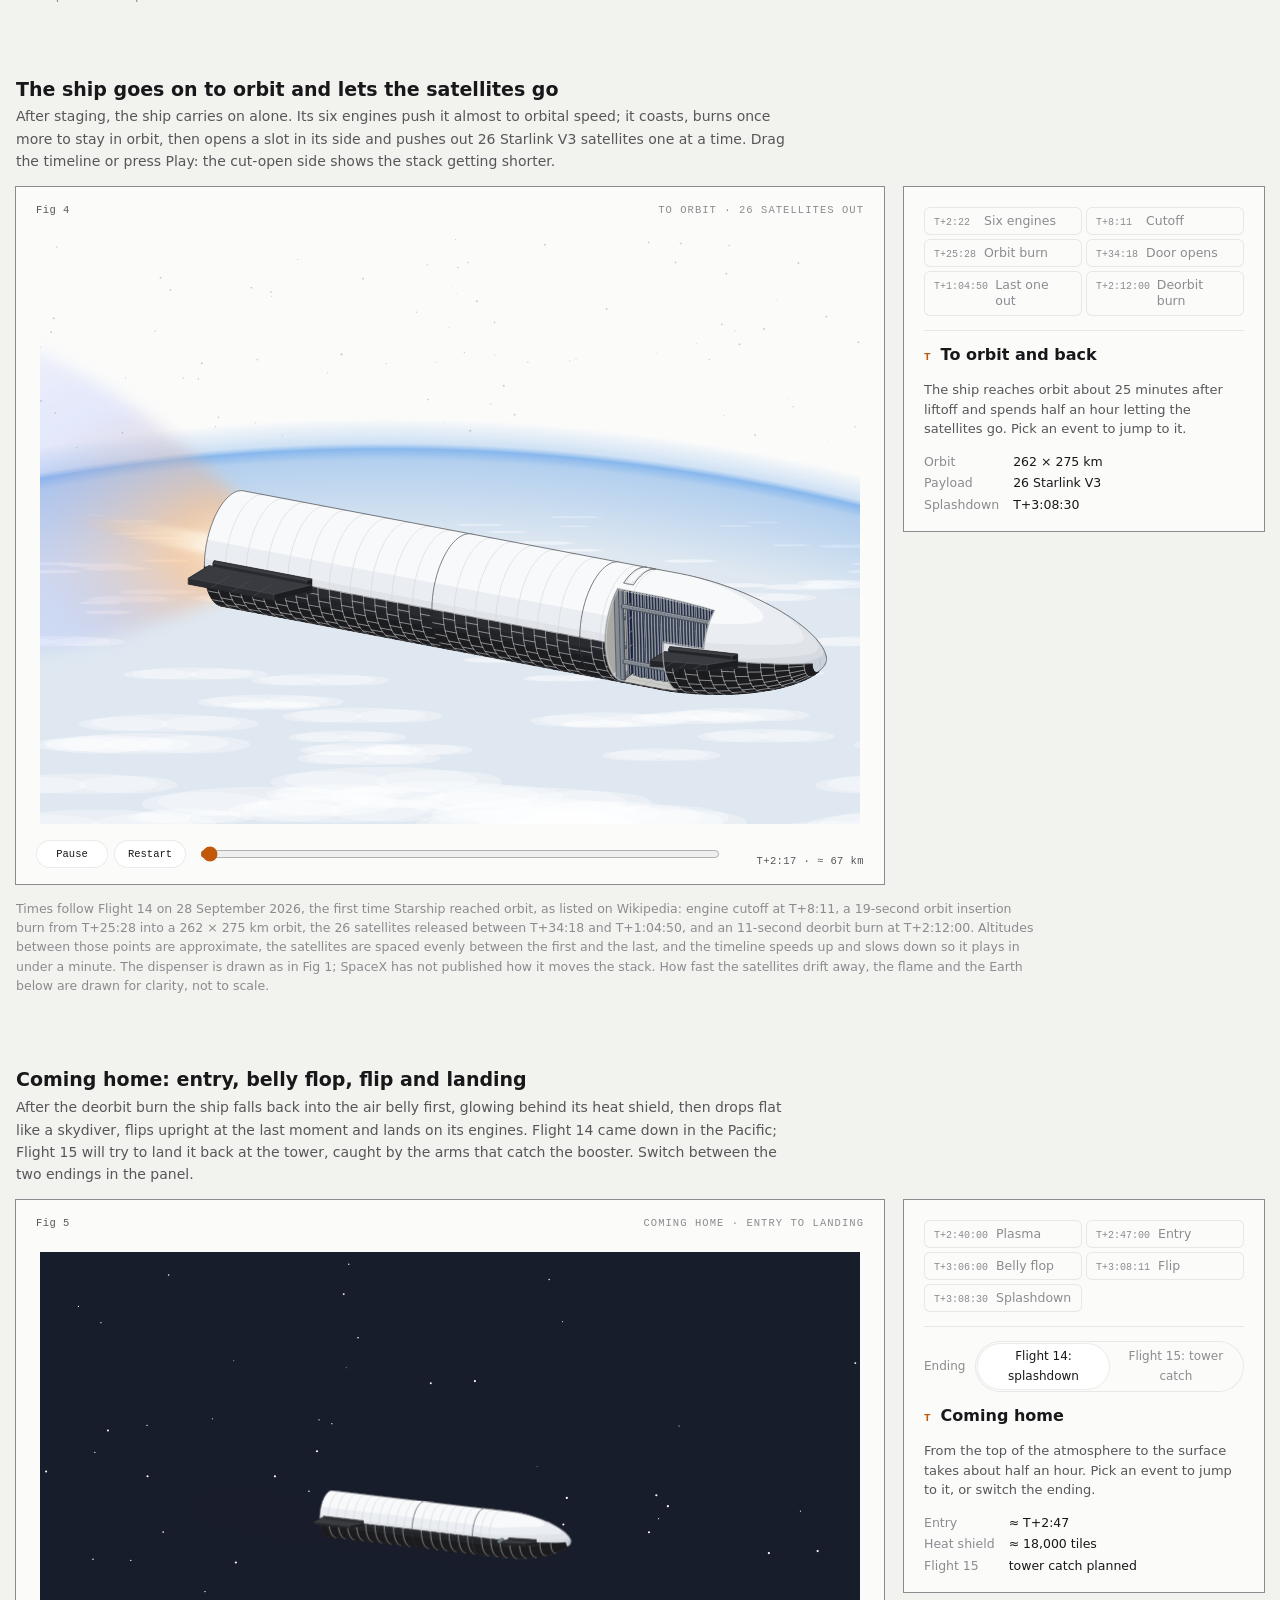
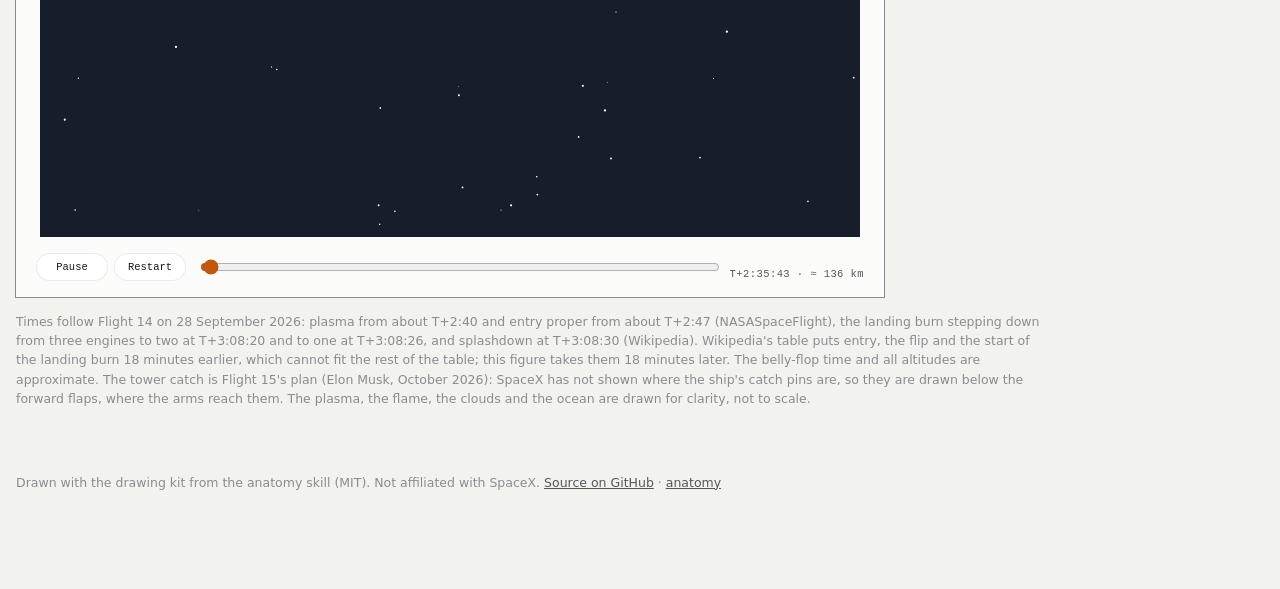
